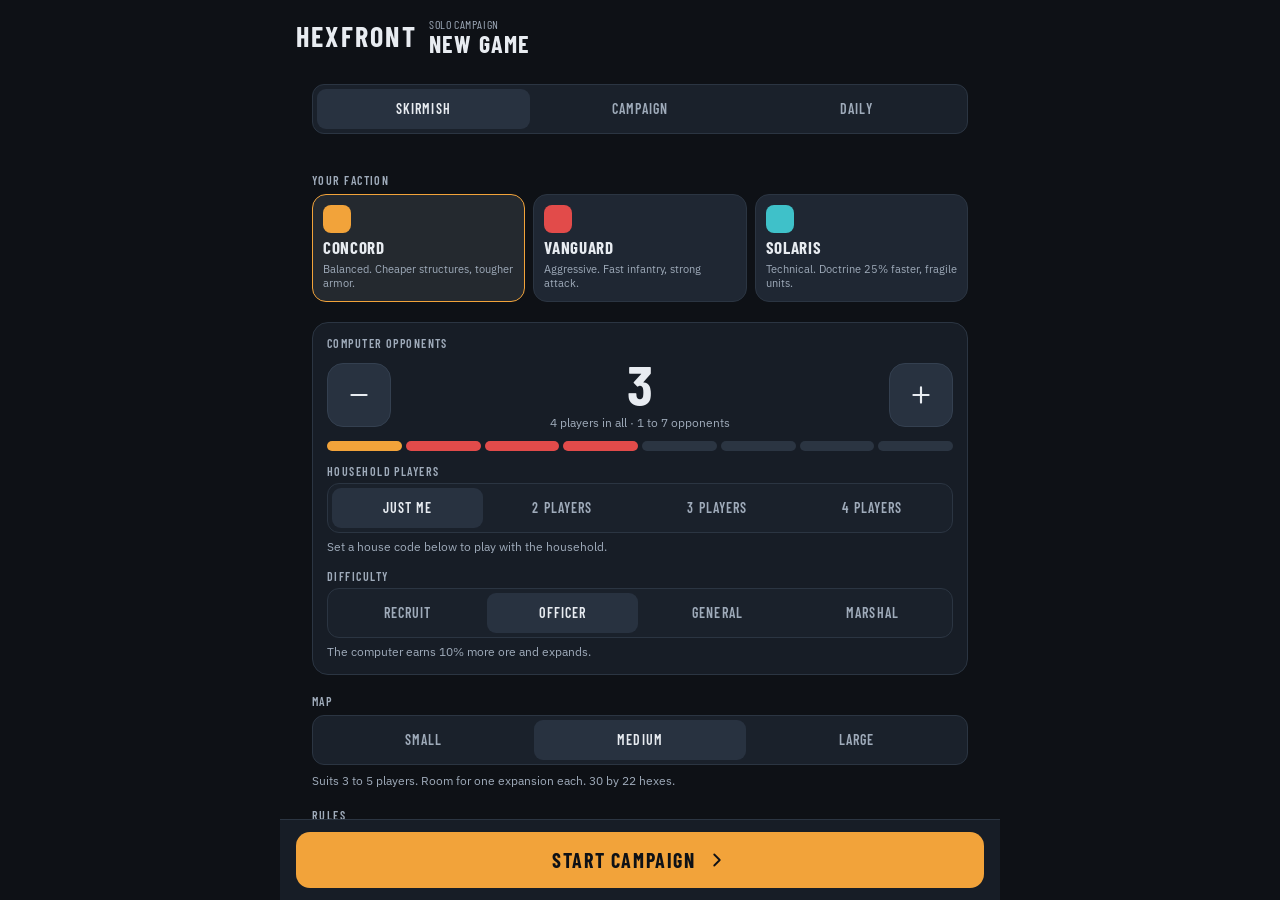
==== hexfront.html @ 1cd72ffb "Hexfront build b8222e4" ====
<!doctype html>
<html lang="en">
<head>
<meta charset="utf-8">
<meta name="viewport" content="width=device-width, initial-scale=1, viewport-fit=cover, user-scalable=no, maximum-scale=1">
<meta name="theme-color" content="#0E1116">
<meta name="apple-mobile-web-app-capable" content="yes">
<meta name="mobile-web-app-capable" content="yes">
<meta name="apple-mobile-web-app-status-bar-style" content="black-translucent">
<title>Hexfront</title>
<meta name="hexfront-standalone" content="1">
<link rel="preconnect" href="https://fonts.googleapis.com">
<link rel="preconnect" href="https://fonts.gstatic.com" crossorigin>
<link rel="stylesheet" href="https://fonts.googleapis.com/css2?family=Barlow+Condensed:wght@500;600;700&family=IBM+Plex+Sans:wght@400;500;600&display=swap">
<link rel="icon" href="data:image/svg+xml,%3Csvg xmlns=%27http://www.w3.org/2000/svg%27 viewBox=%270 0 64 64%27%3E%3Cpolygon points=%2732,4 56,18 56,46 32,60 8,46 8,18%27 fill=%27%23F2A33A%27/%3E%3C/svg%3E">
<script type="module" crossorigin>var Qf=Object.defineProperty;var ep=(i,e,t)=>e in i?Qf(i,e,{enumerable:!0,configurable:!0,writable:!0,value:t}):i[e]=t;var J=(i,e,t)=>ep(i,typeof e!="symbol"?e+"":e,t);(function(){const e=document.createElement("link").relList;if(e&&e.supports&&e.supports("modulepreload"))return;for(const r of document.querySelectorAll('link[rel="modulepreload"]'))n(r);new MutationObserver(r=>{for(const s of r)if(s.type==="childList")for(const o of s.addedNodes)o.tagName==="LINK"&&o.rel==="modulepreload"&&n(o)}).observe(document,{childList:!0,subtree:!0});function t(r){const s={};return r.integrity&&(s.integrity=r.integrity),r.referrerPolicy&&(s.referrerPolicy=r.referrerPolicy),r.crossOrigin==="use-credentials"?s.credentials="include":r.crossOrigin==="anonymous"?s.credentials="omit":s.credentials="same-origin",s}function n(r){if(r.ep)return;r.ep=!0;const s=t(r);fetch(r.href,s)}})();function h(i,e,...t){const[n,...r]=i.split(/(?=[.#])/),s=document.createElement(n||"div");for(const o of r)o.startsWith(".")?s.classList.add(o.slice(1)):o.startsWith("#")&&(s.id=o.slice(1));if(e)for(const[o,a]of Object.entries(e))a==null||a===!1||(o==="class"?s.className+=(s.className?" ":"")+a:o==="style"&&typeof a=="object"?Object.assign(s.style,a):o.startsWith("on")&&typeof a=="function"?s.addEventListener(o.slice(2).toLowerCase(),a):o==="dataset"?Object.assign(s.dataset,a):o in s&&o!=="list"&&o!=="form"?s[o]=a:s.setAttribute(o,String(a)));return Sh(s,t),s}function Sh(i,e){for(const t of e)t==null||t===!1||(Array.isArray(t)?Sh(i,t):t instanceof Node?i.appendChild(t):i.appendChild(document.createTextNode(String(t))))}function zt(i){for(;i.firstChild;)i.removeChild(i.firstChild)}function tp(i,e=20,t=""){const n=document.createElement("div");return n.innerHTML=`<svg viewBox="0 0 24 24" width="${e}" height="${e}" fill="none" stroke="currentColor" stroke-width="2" stroke-linecap="round" stroke-linejoin="round" ${t}>${i}</svg>`,n.firstElementChild}const Fi=i=>Math.round(i).toLocaleString("en-US"),zi=i=>(i>=0?"+":"−")+Math.abs(Math.round(i)),np={menu:'<path d="M4 7h16M4 12h16M4 17h16"/>',ore:'<path d="M12 3 21 10 12 21 3 10z"/><path d="M3 10h18"/>',power:'<path d="M13 2 4 14h7l-1 8 9-12h-7l1-8z"/>',science:'<path d="M9 3h6M10 3v6L4 20h16L14 9V3"/>',units:'<path d="M12 3 20 6v6c0 5-3.5 8-8 9-4.5-1-8-4-8-9V6z"/>',base:'<path d="M3 21h18M5 21V9l7-5 7 5v12M10 21v-6h4v6"/>',doctrine:'<circle cx="12" cy="12" r="2"/><ellipse cx="12" cy="12" rx="10" ry="4"/><ellipse cx="12" cy="12" rx="10" ry="4" transform="rotate(60 12 12)"/><ellipse cx="12" cy="12" rx="10" ry="4" transform="rotate(120 12 12)"/>',intel:'<path d="M2 12s4-7 10-7 10 7 10 7-4 7-10 7S2 12 2 12z"/><circle cx="12" cy="12" r="3"/>',crosshair:'<circle cx="12" cy="12" r="7"/><path d="M12 2v4M12 18v4M2 12h4M18 12h4"/>',undo:'<path d="M9 14 4 9l5-5M4 9h10a6 6 0 0 1 0 12h-3"/>',move:'<path d="M5 12h14M13 6l6 6-6 6"/>',attack:'<circle cx="12" cy="12" r="8"/><circle cx="12" cy="12" r="3"/><path d="M12 2v3M12 19v3M2 12h3M19 12h3"/>',fortify:'<path d="M3 21V8h18v13M3 13h18M8 8V4h8v4"/>',harvest:'<path d="M12 3 21 10 12 21 3 10z"/><path d="M12 3l-4 7 4 11 4-11-4-7"/>',rally:'<path d="M5 21V4h12l-2 4 2 4H5"/>',close:'<path d="M6 6l12 12M18 6 6 18"/>',back:'<path d="M15 6l-6 6 6 6"/>',chevron:'<path d="M9 6l6 6-6 6"/>',down:'<path d="M6 9l6 6 6-6"/>',play:'<path d="M5 5v14l8-7zM13 5v14l8-7z"/>',pause:'<path d="M8 5v14M16 5v14"/>',resume:'<path d="M6 4v16l14-8z"/>',check:'<path d="M5 12l5 5L20 7"/>',more:'<circle cx="5" cy="12" r="2" fill="currentColor"/><circle cx="12" cy="12" r="2" fill="currentColor"/><circle cx="19" cy="12" r="2" fill="currentColor"/>',plus:'<path d="M12 5v14M5 12h14"/>',minus:'<path d="M5 12h14"/>',warn:'<path d="M12 3 2 21h20zM12 10v5M12 18v.5"/>',globe:'<circle cx="12" cy="12" r="9"/><path d="M3 12h18M12 3c3 3 3 15 0 18M12 3c-3 3-3 15 0 18"/>',lock:'<rect x="5" y="11" width="14" height="10" rx="2"/><path d="M8 11V7a4 4 0 0 1 8 0v4"/>',trash:'<path d="M4 7h16M10 11v6M14 11v6M6 7l1 13h10l1-13M9 7V4h6v3"/>',flag:'<path d="M5 21V4h12l-2 4 2 4H5"/>',save:'<path d="M5 3h11l3 3v15H5zM8 3v6h7V3M8 21v-7h8v7"/>',expand:'<path d="M4 9V4h5M20 9V4h-5M4 15v5h5M20 15v5h-5"/>',collapse:'<path d="M9 4v5H4M15 4v5h5M9 20v-5H4M15 20v-5h5"/>',zoomIn:'<circle cx="11" cy="11" r="7"/><path d="M21 21l-4.5-4.5M11 8v6M8 11h6"/>',zoomOut:'<circle cx="11" cy="11" r="7"/><path d="M21 21l-4.5-4.5M8 11h6"/>',sliders:'<path d="M4 7h10M18 7h2M4 17h2M10 17h10"/><circle cx="16" cy="7" r="2"/><circle cx="8" cy="17" r="2"/>'},F=(i,e=20,t="")=>tp(np[i],e,t),re={rifles:{id:"rifles",name:"Rifles",abbr:"IN",attack:30,defense:35,moves:2,range:1,cost:150,turns:1,requires:"barracks",tech:null,military:!0,blurb:"Cheap, holds ground well. Better in forest and hills."},armor:{id:"armor",name:"Armor",abbr:"AR",attack:60,defense:50,moves:3,range:1,cost:400,turns:2,requires:"factory",tech:null,military:!0,blurb:"Fast and hard-hitting. Takes cities."},artillery:{id:"artillery",name:"Artillery",abbr:"ART",attack:70,defense:20,moves:2,range:2,cost:500,turns:2,requires:"factory",tech:"rocket_artillery",military:!0,blurb:"Fires two hexes away. Fragile up close."},harvester:{id:"harvester",name:"Harvester",abbr:"HV",attack:0,defense:15,moves:2,range:0,cost:300,turns:2,requires:"refinery",tech:null,military:!1,blurb:"Parks on ore and brings in 30 ore a turn. Build as many as you have ore fields."},mcv:{id:"mcv",name:"Construction vehicle",abbr:"MCV",attack:0,defense:20,moves:2,range:0,cost:700,turns:3,requires:"factory",tech:null,military:!1,blurb:"Drive it to open ground at least three hexes from any base and deploy it into a new base."},commando:{id:"commando",name:"Commando",abbr:"CMD",attack:55,defense:25,moves:3,range:1,cost:600,turns:3,requires:"barracks",tech:"mechanized",military:!0,stealth:!0,hero:!0,blurb:"One per commander. Unseen unless an enemy is adjacent, ignores base defenses, and can sabotage a base: its queue is wiped and its power halved for two turns."},spy:{id:"spy",name:"Spy",abbr:"SPY",attack:0,defense:10,moves:3,range:0,cost:350,turns:2,requires:"barracks",tech:"broadcast",military:!1,stealth:!0,vision:3,faction:"solaris",blurb:"Solaris only. Unseen unless adjacent. Parked next to an enemy base it reveals that base's queue, research and garrison in Intel."},engineer:{id:"engineer",name:"Engineer",abbr:"ENG",attack:0,defense:15,moves:2,range:0,cost:400,turns:2,requires:"barracks",tech:null,military:!1,faction:"concord",blurb:"Concord only. Walks into an enemy base below 50 strength with no garrison and takes it. On your own base it repairs 40 a turn."},skimmer:{id:"skimmer",name:"Skimmer",abbr:"SKM",attack:45,defense:20,moves:4,range:1,cost:550,turns:2,requires:"factory",tech:"rocket_artillery",military:!0,hover:!0,antiAir:!0,blurb:"Hovers: every hex costs one move, water included. Fast, fragile, and its guns track aircraft."},juggernaut:{id:"juggernaut",name:"Juggernaut",abbr:"JUG",attack:75,defense:60,moves:2,range:1,cost:650,turns:3,requires:"factory",tech:"rocket_artillery",military:!0,faction:"vanguard",blurb:"Vanguard only. Slow, heavy, and it takes bases apart."},transport:{id:"transport",name:"Transport",abbr:"TRN",attack:0,defense:20,moves:4,range:0,cost:350,turns:2,requires:"shipyard",tech:null,military:!1,naval:!0,capacity:2,blurb:"Carries two land units. Move a unit onto it to board; move a passenger onto the shore to land."},gunboat:{id:"gunboat",name:"Gunboat",abbr:"GUN",attack:50,defense:30,moves:4,range:2,cost:500,turns:2,requires:"shipyard",tech:null,military:!0,naval:!0,antiAir:!0,blurb:"Shells anything within two hexes of the water, with no return fire from the shore. Also fires on aircraft."},scout:{id:"scout",name:"Recon plane",abbr:"RCN",attack:0,defense:10,moves:6,range:0,cost:300,turns:2,requires:"radar",tech:null,military:!1,air:!0,vision:4,fuel:6,blurb:"Flies over anything and sees four hexes. Six turns of fuel: end a turn on or beside one of your bases to refuel. Out of fuel it loses 34 strength a turn."},bomber:{id:"bomber",name:"Bomber",abbr:"BMB",attack:75,defense:15,moves:5,range:1,cost:700,turns:3,requires:"radar",tech:"rocket_artillery",military:!0,air:!0,fuel:4,blurb:"Flies over anything and hits hard with no return fire, except from anti-air. Cannot take bases. Four turns of fuel: two out, two back, refuelling on or beside a base. SAM sites, Skimmers, Gunboats and the Aegis shoot it down."},aegis:{id:"aegis",name:"Aegis",abbr:"AEG",attack:40,defense:40,moves:3,range:2,cost:500,turns:2,requires:"factory",tech:null,military:!0,antiAir:!0,faction:"concord",blurb:"Concord only. A mobile missile battery: fires two hexes away and shoots at any aircraft that ends a turn within two hexes."},flametank:{id:"flametank",name:"Flame tank",abbr:"FLM",attack:55,defense:40,moves:3,range:1,cost:450,turns:2,requires:"factory",tech:null,military:!0,faction:"vanguard",blurb:"Vanguard only. Half again as strong against infantry and anything in a forest, and sets forests alight."},convoy:{id:"convoy",name:"Convoy",abbr:"CNV",attack:0,defense:20,moves:3,range:0,cost:250,turns:1,requires:"refinery",tech:null,military:!1,blurb:"Runs a trade route between two of your bases and pays ore each time it arrives: the farther apart, the more. Enemies love to raid them."},lancegun:{id:"lancegun",name:"Lance gun",abbr:"LNC",attack:60,defense:15,moves:2,range:3,cost:550,turns:3,requires:"factory",tech:"rocket_artillery",military:!0,faction:"solaris",blurb:"Solaris only. Fires three hexes away, with no return fire. Keep it behind something."}},kt={power:{id:"power",name:"Power plant",cost:300,turns:2,power:50,tech:null,unique:!1,blurb:"+50 power. Fusion doctrine raises this to +120."},refinery:{id:"refinery",name:"Ore refinery",cost:500,turns:3,power:-20,tech:null,unique:!0,blurb:"+20 ore a turn and lets this base train Harvesters, as many as you like."},barracks:{id:"barracks",name:"Barracks",cost:250,turns:2,power:-10,tech:null,unique:!0,blurb:"Trains Rifles."},factory:{id:"factory",name:"War factory",cost:600,turns:3,power:-30,tech:null,unique:!0,blurb:"Trains Armor, Artillery and Construction vehicles for new bases."},radar:{id:"radar",name:"Radar array",cost:400,turns:2,power:-20,tech:"broadcast",unique:!0,blurb:"Sees 5 hexes out from this base."},lab:{id:"lab",name:"Research lab",cost:350,turns:2,power:-15,tech:null,unique:!0,blurb:"+8 science a turn."},wall:{id:"wall",name:"Wall ring",cost:150,turns:1,power:0,tech:null,unique:!0,blurb:"Garrison defends at +40% more."},depot:{id:"depot",name:"Service depot",cost:400,turns:2,power:-15,tech:null,unique:!0,blurb:"Units inside this base's territory repair 25 a turn, even after moving."},campus:{id:"campus",name:"Research campus",cost:600,turns:3,power:-25,tech:"civic_grid",unique:!0,blurb:"+12 science a turn. The road to Orbital launch."},shipyard:{id:"shipyard",name:"Shipyard",cost:450,turns:3,power:-20,tech:null,unique:!0,blurb:"Needs sea within two hexes of the base. Builds Transports and Gunboats."},turret:{id:"turret",name:"Gun turret",cost:250,turns:1,power:-10,tech:null,unique:!0,blurb:"Automated defense. Fires once a turn at an enemy within one hex for 35."},sam:{id:"sam",name:"Missile battery",cost:450,turns:2,power:-20,tech:"rocket_artillery",unique:!0,blurb:"Automated defense. Fires once a turn at an enemy within two hexes for 50."},tesla:{id:"tesla",name:"Tesla coil",cost:500,turns:2,power:-30,tech:"fusion",unique:!0,blurb:"Automated defense. Fires once a turn at an enemy within one hex for 70. Needs power."},super:{id:"super",name:"Superweapon",cost:1200,turns:4,power:-50,tech:"fusion",unique:!0,blurb:"Charges over several turns, then fires your faction's weapon anywhere you have seen: Nuclear strike, Tesla storm or Chrono shift."}},Aa={plating:{id:"plating",name:"Reactive plating",cost:800,blurb:"Every military unit defends +10.",requires:"factory"},ordnance:{id:"ordnance",name:"Heavy ordnance",cost:900,blurb:"Every military unit attacks +10.",requires:"factory"},engines:{id:"engines",name:"Turbine engines",cost:700,blurb:"Armor, Artillery, Harvesters and MCVs move +1.",requires:"factory"},optics:{id:"optics",name:"Field optics",cost:500,blurb:"Units see one hex further.",requires:"barracks"}},Zn={concord:{faction:"concord",name:"Chrono shift",charge:6,needsUnit:!0,blurb:"Shifts one of your units and every friendly unit next to it to any explored hex, instantly."},vanguard:{faction:"vanguard",name:"Nuclear strike",charge:8,needsUnit:!1,blurb:"A missile. 90 damage at the center and first ring, 50 at the second, bases take 60, and the ground is scorched."},solaris:{faction:"solaris",name:"Tesla storm",charge:6,needsUnit:!1,blurb:"Lightning chains across up to five enemy units within three hexes of the target, 75 each. A base at the target takes 40."}},_t={ore_processing:{id:"ore_processing",name:"Ore processing",lane:"industry",era:0,cost:60,requires:[],blurb:"Harvesters bring in +25%."},fusion:{id:"fusion",name:"Fusion power",lane:"industry",era:1,cost:140,requires:["ore_processing"],blurb:"Power plants give 120, not 50."},automation:{id:"automation",name:"Automation",lane:"industry",era:2,cost:240,requires:["fusion"],blurb:"Harvesters move 3 and bring in +25% more."},mechanized:{id:"mechanized",name:"Mechanized infantry",lane:"military",era:0,cost:80,requires:[],blurb:"Rifles move 3, Armor moves 4."},rocket_artillery:{id:"rocket_artillery",name:"Rocket artillery",lane:"military",era:1,cost:160,requires:["mechanized"],blurb:"Unlocks Artillery, a range-2 unit."},iron_shield:{id:"iron_shield",name:"Iron shield",lane:"military",era:2,cost:260,requires:["rocket_artillery"],blurb:"Units inside your territory defend at +50%."},broadcast:{id:"broadcast",name:"Broadcast network",lane:"society",era:0,cost:70,requires:[],blurb:"+2 science per base. Unlocks Radar."},civic_grid:{id:"civic_grid",name:"Civic grid",lane:"society",era:1,cost:150,requires:["broadcast"],blurb:"Everything builds one turn faster."},orbital_launch:{id:"orbital_launch",name:"Orbital launch",lane:"society",era:2,cost:320,requires:["civic_grid","fusion"],blurb:"Doctrine victory. Finish it and the war is over."}},ip=["Industrial","Atomic","Information"],Ns={airfield:{name:"Airfield",blurb:"Every four turns a free Skimmer rolls out for whoever holds it."},dam:{name:"Hydro dam",blurb:"+60 power to the holder. The brownout cure."},refinery:{name:"Old refinery",blurb:"The holder's harvesters bring in +40%."}},ma={turret:{range:1,dmg:35,powered:!1},sam:{range:2,dmg:50,powered:!1},tesla:{range:1,dmg:70,powered:!0}},an={concord:{id:"concord",name:"Concord",color:"#F2A33A",blurb:"Balanced. Cheaper structures, tougher armor.",structureDiscount:.85,scienceMult:1,unitDefense:5,unitMoves:0},vanguard:{id:"vanguard",name:"Vanguard",color:"#E24B4A",blurb:"Aggressive. Fast infantry, strong attack.",structureDiscount:1,scienceMult:.9,unitDefense:0,unitMoves:1},solaris:{id:"solaris",name:"Solaris",color:"#3FC1C9",blurb:"Technical. Doctrine 25% faster, fragile units.",structureDiscount:1,scienceMult:1.25,unitDefense:-5,unitMoves:0}},rp=["#E24B4A","#3FC1C9","#B88CFF","#6CC47A","#FF7AB6","#F2A33A","#9FABBA"],vi={recruit:{label:"Recruit",income:.85,blurb:"The computer earns 15% less ore and never expands."},officer:{label:"Officer",income:1.1,blurb:"The computer earns 10% more ore and expands."},general:{label:"General",income:1.35,blurb:"The computer earns 35% more ore, uses upgrades and superweapons."},marshal:{label:"Marshal",income:1.6,blurb:"The computer earns 60% more ore and attacks early."}},Bt={small:{label:"Small",cols:22,rows:16,blurb:"Suits 2 or 3 players. Fights start early."},medium:{label:"Medium",cols:30,rows:22,blurb:"Suits 3 to 5 players. Room for one expansion each."},large:{label:"Large",cols:38,rows:28,blurb:"Suits 5 to 8 players. Longer build-up."}},at={sea:{name:"Sea",move:1/0,defense:0,color:1520717,height:.02},plains:{name:"Plains",move:1,defense:0,color:4939582,height:.18},grass:{name:"Grass",move:1,defense:0,color:4156223,height:.18},forest:{name:"Forest",move:2,defense:.25,color:2902574,height:.26},hills:{name:"Hills",move:2,defense:.25,color:6971462,height:.42},mountain:{name:"Mountain",move:1/0,defense:0,color:5591641,height:.9},ore:{name:"Ore field",move:1,defense:0,color:9071136,height:.2},sand:{name:"Sand",move:1,defense:0,color:9075794,height:.14},ruins:{name:"Ruins",move:1,defense:.1,color:7236194,height:.22},burnt:{name:"Burnt ground",move:1,defense:0,color:2762274,height:.16},river:{name:"River",move:1/0,defense:0,color:2776442,height:.06},bridge:{name:"Bridge",move:1,defense:-.1,color:6969924,height:.2}},Mh=["Fort Meridian","Ravenhold","Port Kestrel","Ashgrove","Ironreach","Caldera","Northwatch","Sable Point","Greyhaven","Thornfield","Dunmore","Halcyon","Redoubt","Cinderfall","Lowmarch","Vantage"],sp={rifles:["1st Rifles","2nd Rifles","3rd Rifles","4th Rifles","5th Rifles","6th Rifles","7th Rifles","8th Rifles"],armor:["1st Armor","2nd Armor","3rd Armor Column","4th Armor","5th Armor","6th Armor"],artillery:["Alpha Battery","Bravo Battery","Charlie Battery","Delta Battery"],harvester:["Harvester 1","Harvester 2","Harvester 3","Harvester 4","Harvester 5","Harvester 6"],mcv:["MCV 1","MCV 2","MCV 3","MCV 4"],commando:["Tanya","Volkov","Boris","Nadia"],spy:["Agent Kestrel","Agent Wren","Agent Shrike"],engineer:["Engineer 1","Engineer 2","Engineer 3","Engineer 4"],skimmer:["Skimmer 1","Skimmer 2","Skimmer 3","Skimmer 4"],juggernaut:["Juggernaut 1","Juggernaut 2","Juggernaut 3"],lancegun:["Lance 1","Lance 2","Lance 3"],transport:["Ferry Ada","Ferry Bea","Ferry Cal","Ferry Dee"],gunboat:["Gunboat Kite","Gunboat Tern","Gunboat Gull","Gunboat Skua"],scout:["Recon Swift","Recon Lark","Recon Petrel","Recon Martin"],bomber:["Bomber Anvil","Bomber Hammer","Bomber Maul","Bomber Sledge"],aegis:["Aegis 1","Aegis 2","Aegis 3","Aegis 4"],flametank:["Flame 1","Flame 2","Flame 3","Flame 4"],convoy:["Convoy A","Convoy B","Convoy C","Convoy D","Convoy E"]},op=30,Cl=420,ap=900,lp=100,cp=4,dp=2,up=2,hp=5,Ut=/^[A-Za-z0-9_-]{4,32}$/,Eh="hexfront.settings",fp=location.protocol.startsWith("http")?"./saves.cgi":"http://utility.vollmars.com/hexfront/saves.cgi",Th=!!document.querySelector('meta[name="hexfront-standalone"]');function Ah(){let i={houseCode:"",commander:"",sound:!0,haptics:!0};try{i={...i,...JSON.parse(localStorage.getItem(Eh)??"null")??{}}}catch{}return(!i.houseCode||!i.commander)&&pp(i),i}function Ur(i){try{localStorage.setItem(Eh,JSON.stringify(i))}catch{}}function pp(i){try{const e=[];for(const n of["mahjong.save","kingshoot.save","meowku.save","mazego.save","yarnies.save"]){const r=JSON.parse(localStorage.getItem(n)??"null");r&&r.settings&&e.push(r.settings)}const t=JSON.parse(localStorage.getItem("nonogrammar:settings")??"null");t&&e.push(t);for(const n of e)!i.commander&&n.playerName&&(i.commander=String(n.playerName).slice(0,20)),!i.houseCode&&n.houseCode&&Ut.test(String(n.houseCode))&&(i.houseCode=String(n.houseCode).slice(0,32))}catch{}}function cn(i,e=""){return`${fp}?house=${encodeURIComponent(i)}${e}`}function Tn(i){if(!Ut.test(i))throw new Error("House code must be 4 to 32 letters, digits, - or _.")}async function Ch(i){Tn(i);const e=await fetch(cn(i),{cache:"no-store"});if(!e.ok)throw new Error(`saves ${e.status}`);return(await e.json()).saves??[]}async function ga(i,e){Tn(i);const t=await fetch(cn(i,`&id=${encodeURIComponent(e)}`),{cache:"no-store"});if(!t.ok)throw new Error(t.status===404?"That campaign is no longer on the server.":`save ${t.status}`);return await t.json()}class Rl extends Error{constructor(e){super("A newer save of this campaign exists on the server."),this.server=e}}async function Md(i,e,t,n){Tn(i);const r=await fetch(cn(i),{method:"POST",headers:{"Content-Type":"application/json"},body:JSON.stringify({save:{...e,state:t},rev:n})});if(r.status===409){const s=await r.json().catch(()=>({}));throw s.save?new Rl(s.save):new Error(s.error??"The server refused the save.")}if(!r.ok)throw new Error(`save ${r.status}`);return(await r.json()).save}async function Ed(i,e){Tn(i);const t=await fetch(cn(i,`&id=${encodeURIComponent(e)}&meta=1`),{cache:"no-store"});if(!t.ok)throw new Error(t.status===404?"That campaign is no longer on the server.":`meta ${t.status}`);return(await t.json()).save}async function mp(i,e,t,n){Tn(i);const r=await fetch(cn(i),{method:"POST",headers:{"Content-Type":"application/json"},body:JSON.stringify({join:{id:e,seat:t,commander:n}})}),s=await r.json().catch(()=>({}));if(!r.ok)throw new Error(s.error??`join ${r.status}`);return s.save}async function gp(i,e,t,n,r){Tn(i);const s=await fetch(cn(i),{method:"POST",headers:{"Content-Type":"application/json"},body:JSON.stringify({submit:{id:e,turn:t,seat:n,slice:r}})}),o=await s.json().catch(()=>({}));if(!s.ok)throw new Error(o.error??`submit ${s.status}`);return o.save}async function vp(i){Tn(i);const e=await fetch(cn(i,"&board=1"),{cache:"no-store"});if(!e.ok)throw new Error(`board ${e.status}`);return(await e.json()).players??[]}async function yp(i,e){Tn(i);const t=await fetch(cn(i),{method:"POST",headers:{"Content-Type":"application/json"},body:JSON.stringify({player:e})});if(!t.ok)throw new Error(`board ${t.status}`);return(await t.json()).players??[]}async function xp(i,e){Tn(i);const t=await fetch(cn(i,`&day=${encodeURIComponent(e)}`),{cache:"no-store"});if(!t.ok)throw new Error(`daily ${t.status}`);return(await t.json()).solves??[]}async function bp(i,e){Tn(i);const t=await fetch(cn(i),{method:"POST",headers:{"Content-Type":"application/json"},body:JSON.stringify({solve:e})});if(!t.ok)throw new Error(`daily ${t.status}`);return(await t.json()).solves??[]}function Uc(){return typeof window<"u"&&window.isSecureContext&&"serviceWorker"in navigator&&"PushManager"in window&&"Notification"in window}async function _p(i){Tn(i);const e=await fetch(cn(i,"&vapid=1"),{cache:"no-store"});return e.ok?(await e.json()).publicKey??null:null}function wp(i){const e=(i+"=".repeat((4-i.length%4)%4)).replace(/-/g,"+").replace(/_/g,"/"),t=atob(e);return Uint8Array.from(t,n=>n.charCodeAt(0))}async function Sp(i,e){if(!Uc())return{ok:!1,why:"Turn alerts need the HTTPS address and a modern browser."};if(await Notification.requestPermission()!=="granted")return{ok:!1,why:"Notifications were not allowed."};const n=await _p(i);if(!n)return{ok:!1,why:"The server has no push key."};const s=await(await navigator.serviceWorker.ready).pushManager.subscribe({userVisibleOnly:!0,applicationServerKey:wp(n)}),o=await fetch(cn(i),{method:"POST",headers:{"Content-Type":"application/json"},body:JSON.stringify({push:{subscribe:s.toJSON(),commander:e}})});return o.ok?{ok:!0}:{ok:!1,why:`server ${o.status}`}}async function Mp(i){if(!Uc())return;const t=await(await navigator.serviceWorker.ready).pushManager.getSubscription();t&&(await fetch(cn(i),{method:"POST",headers:{"Content-Type":"application/json"},body:JSON.stringify({push:{unsubscribe:t.endpoint}})}).catch(()=>{}),await t.unsubscribe())}async function Ep(i,e){await fetch(cn(i),{method:"POST",headers:{"Content-Type":"application/json"},body:JSON.stringify({push:{test:!0,commander:e}})})}async function Tp(i){Tn(i);const e=await fetch(cn(i,"&dash=1"),{cache:"no-store"});if(!e.ok)throw new Error(`dashboard ${e.status}`);return(await e.json()).campaigns??[]}function Td(){return{games:0,wins:0,kills:0,bases:0,streak:0,bestStreak:0,doctrines:0,recorded:[]}}async function va(i,e){Tn(i);const t=await fetch(cn(i),{method:"POST",headers:{"Content-Type":"application/json"},body:JSON.stringify({delete:e})});if(!t.ok)throw new Error(`delete ${t.status}`);return(await t.json()).saves??[]}function Ap(i){const e=Date.now()-Date.parse(i);if(!isFinite(e))return"";const t=Math.round(e/6e4);if(t<1)return"just now";if(t<60)return`${t} min ago`;const n=Math.round(t/60);return n<36?`${n} h ago`:`${Math.round(n/24)} d ago`}function Cp(i,e){const t=i.players[e];return{units:i.units.filter(n=>n.owner===e&&n.hp>0).map(n=>({id:n.id,order:n.order?structuredClone(n.order):null,standing:n.standing?structuredClone(n.standing):null,spare:!!n.spare})),cities:i.cities.filter(n=>n.owner===e).map(n=>({id:n.id,queue:structuredClone(n.queue),rally:n.rally?{...n.rally}:null,focus:n.focus??null})),player:{ore:t.ore,science:t.science,researching:t.researching,upgrades:[...t.upgrades??[]],superTarget:t.superTarget?{...t.superTarget}:null,superCharge:t.superCharge??0,pendingDecisions:structuredClone(i.pendingDecisions??[]),policy:t.policy},offers:(i.offers??[]).filter(n=>n.from===e),roadWorks:(i.roadWorks??[]).filter(n=>n.owner===e).map(n=>structuredClone(n)),relations:Object.fromEntries(Object.entries(i.relations??{}).filter(([n])=>n.split("-").map(Number).includes(e)))}}function Ad(i,e,t){const n=i.players[e];if(!n)return;for(const s of t.units??[]){const o=i.units.find(a=>a.id===s.id&&a.owner===e);o&&(o.order=s.order??null,"standing"in s&&(o.standing=s.standing??void 0),"spare"in s&&(o.spare=!!s.spare))}for(const s of t.cities??[]){const o=i.cities.find(a=>a.id===s.id&&a.owner===e);o&&Array.isArray(s.queue)&&(o.queue=s.queue),o&&"rally"in s&&(o.rally=s.rally??void 0),o&&s.focus&&(o.focus=s.focus)}const r=t.player??{};if(typeof r.ore=="number"&&(n.ore=r.ore),typeof r.science=="number"&&(n.science=r.science),"researching"in r&&(n.researching=r.researching??null),Array.isArray(r.upgrades)&&(n.upgrades=r.upgrades),"superTarget"in r&&(n.superTarget=r.superTarget??null),typeof r.superCharge=="number"&&(n.superCharge=r.superCharge),r.policy&&(n.policy=r.policy),Array.isArray(r.pendingDecisions)&&(i.pendingDecisions=[...i.pendingDecisions??[],...r.pendingDecisions]),Array.isArray(t.roadWorks)&&(i.roadWorks=[...(i.roadWorks??[]).filter(s=>s.owner!==e),...t.roadWorks.filter(s=>s.owner===e)]),Array.isArray(t.offers)&&(i.offers=[...(i.offers??[]).filter(s=>s.from!==e),...t.offers]),t.relations)for(const[s,o]of Object.entries(t.relations)){const a=(i.relations??{})[s];(!a||o.since>=a.since)&&((i.relations??(i.relations={}))[s]=o)}}const kl="hexfront.seats";function Rp(i,e){try{const t=JSON.parse(localStorage.getItem(kl)??"{}");t[i]=e,localStorage.setItem(kl,JSON.stringify(t))}catch{}}function Ic(i){try{const e=JSON.parse(localStorage.getItem(kl)??"{}");return typeof e[i]=="number"?e[i]:null}catch{return null}}class lr{constructor(e){J(this,"s");this.s=e>>>0}next(){this.s=this.s+1831565813>>>0;let e=this.s;return e=Math.imul(e^e>>>15,e|1),e^=e+Math.imul(e^e>>>7,e|61),((e^e>>>14)>>>0)/4294967296}int(e){return Math.floor(this.next()*e)}range(e,t){return e+this.next()*(t-e)}pick(e){return e[this.int(e.length)]}shuffle(e){const t=e.slice();for(let n=t.length-1;n>0;n--){const r=this.int(n+1);[t[n],t[r]]=[t[r],t[n]]}return t}get state(){return this.s}}function kp(i){let e=2166136261;for(let t=0;t<i.length;t++)e^=i.charCodeAt(t),e=Math.imul(e,16777619);return e>>>0}const Rh=1,kh=Math.sqrt(3),Pp=(i,e)=>(e+512)*2048+(i+512),ce=i=>Pp(i.q,i.r),or=i=>({q:i%2048-512,r:Math.floor(i/2048)-512}),tr=[{q:1,r:0},{q:1,r:-1},{q:0,r:-1},{q:-1,r:0},{q:-1,r:1},{q:0,r:1}];function Nt(i){return tr.map(e=>({q:i.q+e.q,r:i.r+e.r}))}function O(i,e){const t=i.q-e.q,n=i.r-e.r;return Math.max(Math.abs(t),Math.abs(n),Math.abs(t+n))}function ot(i,e){return i.q===e.q&&i.r===e.r}function Lp(i,e){if(e===0)return[i];const t=[];let n={q:i.q+tr[4].q*e,r:i.r+tr[4].r*e};for(let r=0;r<6;r++)for(let s=0;s<e;s++)t.push(n),n={q:n.q+tr[r].q,r:n.r+tr[r].r};return t}function xn(i,e){const t=[];for(let n=0;n<=e;n++)t.push(...Lp(i,n));return t}function Ca(i,e){return{q:i-(e-(e&1)>>1),r:e}}function Ph(i){return{col:i.q+(i.r-(i.r&1)>>1),row:i.r}}function je(i,e=Rh){return{x:e*kh*(i.q+i.r/2),z:e*1.5*i.r}}function Lh(i,e,t=Rh){const n=.6666666666666666*e/t,r=(kh/3*i-e/3)/t;return Pl({q:r,r:n})}function Pl(i){const e=-i.q-i.r;let t=Math.round(i.q),n=Math.round(i.r),r=Math.round(e);const s=Math.abs(t-i.q),o=Math.abs(n-i.r),a=Math.abs(r-e);return s>o&&s>a?t=-n-r:o>a&&(n=-t-r),{q:t,r:n}}function Ll(i,e,t){return{q:i.q+(e.q-i.q)*t,r:i.r+(e.r-i.r)*t}}function le(i,e){const{col:t,row:n}=Ph(e);if(!(t<0||n<0||t>=i.cols||n>=i.rows))return i.tiles[n*i.cols+t]}function ft(i){return!!i&&i.terrain!=="sea"&&i.terrain!=="mountain"&&i.terrain!=="river"}function cs(i,e,t){return new Array(e*t).fill(0).map(()=>i.next())}function ds(i,e,t,n,r){const s=Math.floor(n),o=Math.floor(r),a=n-s,l=r-o,c=(d,p)=>i[(p%t+t)%t*e+(d%e+e)%e],u=(d,p,m)=>d+(p-d)*(m*m*(3-2*m));return u(u(c(s,o),c(s+1,o),a),u(c(s,o+1),c(s+1,o+1),a),l)}function Nc(i,e,t,n){const r=[cs(t,6,5),cs(t,12,9),cs(t,24,18)],s=[cs(t,6,5),cs(t,12,9)],o=[];for(let A=0;A<e;A++)for(let b=0;b<i;b++){const S=b/i,C=A/e;let D=.55*ds(r[0],6,5,S*6,C*5)+.3*ds(r[1],12,9,S*12,C*9)+.15*ds(r[2],24,18,S*24,C*18);const k=Math.min(S,1-S)*2,N=Math.min(C,1-C)*2,V=Math.min(1,Math.min(k,N)*2.2);D=D*(.35+.65*V);const B=.6*ds(s[0],6,5,S*6+3,C*5+7)+.4*ds(s[1],12,9,S*12+5,C*9+2);let ee;D<.34?ee="sea":D<.38?ee="sand":D>.78?ee="mountain":D>.66?ee="hills":B>.62?ee="forest":B>.45?ee="grass":ee="plains";const H=Ca(b,A);o.push({q:H.q,r:H.r,terrain:ee,ore:0,owner:null,cityId:null})}const a={cols:i,rows:e,tiles:o},l=o.filter(A=>ft(A)&&A.terrain!=="sand"),c=l.filter(A=>xn(A,2).filter(b=>ft(le(a,b))).length>=15),u=c.length>=n?c:l,d=[],p=A=>{const b=Ph(A);return Math.min(b.col,i-1-b.col,b.row,e-1-b.row)};let m=t.pick(u.filter(A=>p(A)>=3))??t.pick(u);for(d.push({q:m.q,r:m.r});d.length<n;){let A=null,b=-1;for(const S of u){if(p(S)<2)continue;const C=Math.min(...d.map(D=>O(D,S)));C>b&&(b=C,A=S)}if(!A)break;d.push({q:A.q,r:A.r})}for(const A of d){const b=le(a,A);b.terrain="plains";for(const D of xn(A,1)){const k=le(a,D);k&&!ft(k)&&(k.terrain="plains")}const S=t.shuffle(xn(A,2).filter(D=>O(D,A)===2));let C=0;for(const D of S){const k=le(a,D);if(k&&ft(k)&&k.terrain!=="ore"&&(k.terrain="ore",k.ore=Cl,C++,C>=2))break}}const x=A=>{const b=new Set([ce(A)]),S=[A];for(;S.length;){const C=S.shift();for(const D of Nt(C)){const k=le(a,D);!k||!ft(k)||b.has(ce(D))||(b.add(ce(D)),S.push(D))}}return b};for(let A=1;A<d.length;A++){let b=x(d[0]);if(b.has(ce(d[A])))continue;const S=x(d[A]);let C=null;for(const D of b){const k=or(D);if(Nt(k).some(N=>{const V=le(a,N);return V&&!ft(V)}))for(const N of S){const V=or(N),B=O(k,V);(!C||B<C.d)&&(C={a:k,b:V,d:B})}}if(C){for(let D=0;D<=C.d;D++){const k=Pl(Ll(C.a,C.b,C.d?D/C.d:0)),N=le(a,k);N&&!ft(N)&&(N.terrain=N.terrain==="sea"?"sand":"hills")}if(b=x(d[0]),!b.has(ce(d[A])))for(let D=0;D<=C.d;D++)for(const k of xn(Pl(Ll(C.a,C.b,C.d?D/C.d:0)),1)){const N=le(a,k);N&&!ft(N)&&(N.terrain=N.terrain==="sea"?"sand":"hills")}}}const w=Math.floor(l.length*.06);let g=0,y=0;for(;g<w&&y++<4e3;){const A=t.pick(l);if(A.terrain==="ore"||A.terrain==="hills"||d.some(S=>O(S,A)<3))continue;const b=1+t.int(3);for(const S of t.shuffle(xn(A,1)).slice(0,b)){const C=le(a,S);C&&ft(C)&&C.terrain!=="ore"&&!d.some(D=>O(D,C)<3)&&(C.terrain="ore",C.ore=Cl,g++)}}const _=o.filter(A=>(A.terrain==="mountain"||A.terrain==="hills")&&!d.some(b=>O(b,A)<4)),f=_.length>=3?i>=30?2:1:0;for(let A=0;A<f;A++){let b=t.pick(_);const S=t.pick(o.filter(D=>D.terrain==="sea"));if(!S)break;const C=[];for(let D=0;D<40;D++){const k=Nt(b).filter(N=>{const V=le(a,N);return V&&ft(V)&&V.terrain!=="ore"&&!d.some(B=>O(B,N)<3)&&!C.some(B=>B.q===N.q&&B.r===N.r)}).sort((N,V)=>O(N,S)-O(V,S)+(t.next()-.5));if(!k.length||(b=k[0],C.push(b),Nt(b).some(N=>le(a,N)?.terrain==="sea")))break}C.length<5||C.forEach((D,k)=>{const N=le(a,D);N.terrain=k%4===2?"bridge":"river"})}for(let A=1;A<d.length;A++)if(!(()=>{const S=new Set([ce(d[0])]),C=[d[0]];for(;C.length;){const D=C.shift();for(const k of Nt(D)){const N=le(a,k);!N||!ft(N)||S.has(ce(k))||(S.add(ce(k)),C.push(k))}}return S})().has(ce(d[A]))){for(const S of o)if(S.terrain==="river"&&(S.terrain="bridge",(()=>{const D=new Set([ce(d[0])]),k=[d[0]];for(;k.length;){const N=k.shift();for(const V of Nt(N)){const B=le(a,V);!B||!ft(B)||D.has(ce(V))||(D.add(ce(V)),k.push(V))}}return D})().has(ce(d[A]))))break}const v=["airfield","dam","refinery"];for(const A of v){const b=o.filter(S=>(S.terrain==="plains"||S.terrain==="grass"||S.terrain==="sand")&&d.every(C=>O(C,S)>=4)&&!S.site);if(!b.length)break;b.sort((S,C)=>{const D=d.map(N=>O(N,S)).sort((N,V)=>N-V),k=d.map(N=>O(N,C)).sort((N,V)=>N-V);return D[1]-D[0]-(k[1]-k[0])+(t.next()-.5)*2}),b[0].site=A}const E=Math.max(2,Math.floor(l.length*.02));let M=0,T=0;for(;M<E&&T++<2e3;){const A=t.pick(l);A.terrain!=="plains"&&A.terrain!=="grass"&&A.terrain!=="sand"||d.some(b=>O(b,A)<4)||(A.terrain="ruins",M++)}return{tiles:o,starts:d}}function Dh(i,e){return i<e?`${i}-${e}`:`${e}-${i}`}function Jn(i,e,t){return e===t?{status:"pact",since:0}:i.relations?.[Dh(e,t)]??{status:"war",since:0}}function bt(i,e,t){return e!==t&&Jn(i,e,t).status==="war"}function Gr(i,e,t,n,r){(i.relations??(i.relations={}))[Dh(e,t)]={status:n,until:r,since:i.turn}}function De(i,e){return i.units.find(t=>t.q===e.q&&t.r===e.r&&t.hp>0&&t.aboard===void 0)}function Uh(i,e){return i.units.filter(t=>t.aboard===e&&t.hp>0)}function ya(i,e){return xn(e,2).some(t=>le(i,t)?.terrain==="sea")}function $e(i,e){return i.cities.find(t=>t.q===e.q&&t.r===e.r)}function wt(i,e){return i.units.find(t=>t.id===e)}function Fr(i,e){return i.cities.find(t=>t.id===e)}function ni(i,e){return i.techs.includes(e)}function na(i,e){const t=i.players[e.owner];if(e.stunned===i.turn)return 0;let n=re[e.type].moves;return e.type==="rifles"&&(n+=an[t.faction].unitMoves),ni(t,"mechanized")&&(e.type==="rifles"||e.type==="armor")&&(n+=1),ni(t,"automation")&&e.type==="harvester"&&(n+=1),t.upgrades?.includes("engines")&&(e.type==="armor"||e.type==="artillery"||e.type==="harvester"||e.type==="mcv")&&(n+=1),Ra(i)&&!re[e.type].naval&&!re[e.type].hover&&(n=Math.max(1,n-1)),n}function xa(i){return(i.fights??0)>=3}function Oc(i){if(Ra(i))return"snow";const e=((i.config.seed>>>3)+i.turn*7919)%11;return e<6?"clear":e<9?"rain":"fog"}function Ra(i){return(i.turn-1)%24>=18}function Os(i,e){const t=i.players[e.owner];return(re[e.type].attack+(t.upgrades?.includes("ordnance")&&re[e.type].military?10:0)+(xa(e)?10:0))*(.5+.5*e.hp/100)}function Fs(i,e,t){const n=i.players[e.owner];let r=re[e.type].defense+an[n.faction].unitDefense+(n.upgrades?.includes("plating")&&re[e.type].military?10:0)+(xa(e)?10:0);const s=le(i,e);let o=s?at[s.terrain].defense:0;e.fortified&&(o+=.25);const a=$e(i,e);return a&&a.owner===e.owner&&t?.type!=="commando"&&(o+=.3,a.structures.includes("wall")&&(o+=.4)),ni(n,"iron_shield")&&s?.owner===e.owner&&(o+=.5),r*(1+o)*(.5+.5*e.hp/100)}function Dp(i,e){let t=30;return e.structures.includes("wall")&&(t*=1.4),e.focus==="fortress"&&(t*=1.3),i.players[e.owner]?.perk==="bulwark"&&(t*=1.3),t*(.5+.5*e.hp/100)}function zs(i,e,t){const n=30*Math.exp((i-e)/25);return Math.max(5,Math.min(100,Math.round(n*(.85+t*.3))))}function Zr(i,e){return re[i.type].attack<=0?!1:re[e.type].air?!!re[i.type].antiAir:!0}function Cd(i,e,t){const n=Os(i,e),r=Fs(i,t);return 1/(1+Math.exp(-(n-r)/12))}function ei(i,e){const t=i.players[e];let n=0,r=0;for(const s of i.cities){if(s.owner!==e)continue;let o=0;s.capital&&(o+=lp);for(const a of s.structures){const l=kt[a];l.power>0?o+=a==="power"&&ni(t,"fusion")?120:l.power:r-=l.power}n+=(s.sabotaged??0)>0?Math.floor(o/2):o}return i.siteHolders?.dam===e&&(n+=60),{capacity:n,draw:r}}function Up(i,e){const t=i.players[e.owner];let n=op;return ni(t,"ore_processing")&&(n*=1.25),ni(t,"automation")&&(n*=1.25),i.siteHolders?.refinery===e.owner&&(n*=1.4),t.perk==="prospector"&&(n*=1.2),i.cities.some(r=>r.owner===e.owner&&r.focus==="mining"&&O(r,e)<=2)&&(n*=1.25),Ra(i)&&(n*=.75),Math.round(n)}function Fc(i,e){const t=i.players[e];let n=0;for(const r of i.units){if(r.owner!==e||r.type!=="harvester"||r.hp<=0)continue;const s=le(i,r);s&&s.terrain==="ore"&&s.ore>0&&(n+=Bh(i,r,s.ore))}for(const r of i.cities)r.owner===e&&(n+=15+r.pop*3,r.structures.includes("refinery")&&(n+=30));return t.human||(n*=vi[i.config.difficulty].income),Math.round(n)}function Bs(i,e){const t=i.players[e];let n=0;for(const r of i.cities)r.owner===e&&(n+=cp,ni(t,"broadcast")&&(n+=2),r.structures.includes("lab")&&(n+=8),r.structures.includes("campus")&&(n+=12));return Math.round(n*an[t.faction].scienceMult*(t.perk==="scholar"?1.25:1))}function no(i,e,t){const n=i.players[e];return Math.round(kt[t].cost*an[n.faction].structureDiscount*(n.perk==="quartermaster"?.85:1)/10)*10}function ba(i,e,t,n,r="structure"){const s=i.players[e];let o=t;return ni(s,"civic_grid")&&(o-=1),r==="unit"&&n?.focus==="industry"&&(o-=1),Math.max(1,o)}function zc(i,e,t){const n=i.players[e],r=Aa[t];return n.upgrades?.includes(t)?{ok:!1,why:"Owned"}:i.cities.some(s=>s.owner===e&&s.structures.includes(r.requires))?n.ore<r.cost?{ok:!1,why:"Not enough ore"}:{ok:!0}:{ok:!1,why:`Needs a ${kt[r.requires].name}`}}function Ih(i,e,t){if(!zc(i,e,t).ok)return!1;const n=i.players[e];return n.ore-=Aa[t].cost,(n.upgrades??(n.upgrades=[])).push(t),!0}function Bc(i,e){const t=i.players[e];return io(i,e)&&(t.superCharge??0)>=Zn[t.faction].charge}function io(i,e){return i.config.superweapons&&i.cities.some(t=>t.owner===e&&t.structures.includes("super"))}function Hs(i,e,t){const n=kt[t],r=i.players[e.owner];return t==="super"&&!i.config.superweapons?{ok:!1,why:"Off in this game"}:t==="shipyard"&&!ya(i,e)?{ok:!1,why:"Needs sea within 2 hexes"}:t==="super"&&i.cities.some(s=>s.owner===e.owner&&(s.structures.includes("super")||s.queue.some(o=>o.id==="super")))?{ok:!1,why:"One per commander"}:n.tech&&!ni(r,n.tech)?{ok:!1,why:`Needs ${_t[n.tech].name}`}:n.unique&&(e.structures.includes(t)||e.queue.some(s=>s.kind==="structure"&&s.id===t))?{ok:!1,why:"Already built"}:r.ore<no(i,e.owner,t)?{ok:!1,why:"Not enough ore"}:{ok:!0}}function $s(i,e,t){const n=re[t],r=i.players[e.owner];return n.requires&&!e.structures.includes(n.requires)?{ok:!1,why:`Needs ${kt[n.requires].name}`}:n.tech&&!ni(r,n.tech)?{ok:!1,why:`Needs ${_t[n.tech].name}`}:n.faction&&n.faction!==r.faction?{ok:!1,why:`${an[n.faction].name} only`}:n.hero&&(i.units.some(s=>s.owner===e.owner&&s.type===t&&s.hp>0)||i.cities.some(s=>s.owner===e.owner&&s.queue.some(o=>o.id===t)))?{ok:!1,why:"One at a time"}:r.ore<n.cost?{ok:!1,why:"Not enough ore"}:{ok:!0}}function Gs(i,e,t){const n=i.players[e.owner];if(t.kind==="structure"){const r=t.id;if(!Hs(i,e,r).ok)return!1;n.ore-=no(i,e.owner,r);const s=ba(i,e.owner,kt[r].turns);e.queue.push({kind:"structure",id:r,turnsLeft:s,turnsTotal:s})}else{const r=t.id;if(!$s(i,e,r).ok)return!1;n.ore-=re[r].cost;const s=ba(i,e.owner,re[r].turns,e,"unit");e.queue.push({kind:"unit",id:r,turnsLeft:s,turnsTotal:s})}return!0}function Nh(i){return Math.max(0,i.turnsLeft-1)*100}function Oh(i,e,t){const n=e.queue[t];if(!n||n.turnsLeft<=1)return!1;const r=i.players[e.owner],s=Nh(n);return r.ore<s?!1:(r.ore-=s,n.turnsLeft=1,!0)}function Ip(i,e,t){const n=e.queue[t];if(!n)return;const r=i.players[e.owner],s=n.kind==="structure"?no(i,e.owner,n.id):re[n.id].cost;r.ore+=n.turnsLeft===n.turnsTotal?s:Math.floor(s/2),e.queue.splice(t,1)}function ro(i){return Object.keys(_t).filter(e=>!i.techs.includes(e)&&_t[e].requires.every(t=>i.techs.includes(t)))}function Fh(i){for(const e of i.players){e.visible=new Set;const t=(r,s)=>{for(const o of xn(r,s))if(le(i,o)){const a=ce(o);e.visible.add(a),e.explored.add(a)}},n=(e.upgrades?.includes("optics")?1:0)-(Oc(i)==="fog"?1:0);for(const r of i.units)if(r.owner===e.index&&r.hp>0&&r.aboard===void 0){const s=le(i,r);t(r,Math.max(1,(re[r.type].vision??up)+n+(s?.terrain==="hills"?1:0)))}for(const r of i.cities)r.owner===e.index&&t(r,r.structures.includes("radar")?hp:dp)}for(const e of i.players)for(const t of i.players)if(!(e.index>=t.index||Jn(i,e.index,t.index).status!=="pact")){for(const n of t.visible)e.visible.add(n),e.explored.add(n);for(const n of e.visible)t.visible.add(n),t.explored.add(n)}for(const e of i.players){if(!e.human)continue;const t=e.lastSeen??(e.lastSeen={});for(const n of i.units)n.owner===e.index||n.hp<=0||n.aboard!==void 0||Jn(i,e.index,n.owner).status==="pact"||$t(i,e.index,n)&&(t[n.id]={type:n.type,owner:n.owner,q:n.q,r:n.r,turn:i.turn});for(const[n,r]of Object.entries(t)){const s=i.units.find(a=>a.id===+n);(!(s&&s.hp>0&&$t(i,e.index,s))&&e.visible.has(ce(r))||i.turn-r.turn>15||s&&s.hp<=0&&e.visible.has(ce(r)))&&delete t[+n]}}}function $t(i,e,t){return t.owner===e||Jn(i,e,t.owner).status==="pact"?!0:i.players[e].visible.has(ce(t))?!re[t.type].stealth||t.exposed===i.turn?!0:i.units.some(n=>n.owner===e&&n.hp>0&&O(n,t)<=1)||i.cities.some(n=>n.owner===e&&O(n,t)<=1):!1}function qn(i,e,t){return i.players[e].visible.has(ce(t))}function zh(i){const e=i.structures.filter(t=>t!=="wall").length;return i.pop>=10&&e>=6?3:i.pop>=6||e>=4?2:1}function Rd(i,e,t){return e.pop>=t?0:t>10?null:((3-(i.turn-e.founded))%4+4)%4+1+4*(t-e.pop-1)}function Bh(i,e,t){return Math.max(0,Math.min(Up(i,e),e.spare?t-1:t))}function As(i){for(const e of i.tiles)e.owner=null,e.cityId=null;for(const e of i.cities){const t=zh(e);for(const r of xn(e,t)){const s=le(i,r);if(!(!s||s.terrain==="sea")){if(s.cityId!==null){const o=Fr(i,s.cityId);if(O(o,r)<=O(e,r))continue}s.owner=e.owner,s.cityId=e.id}}const n=le(i,e);n.owner=e.owner,n.cityId=e.id}}function ia(i){return i.fuel??re[i.type].fuel??0}function Np(i,e){return i.cities.some(t=>t.owner===e.owner&&O(t,e)<=1)}function Un(i,e){return i.units.filter(t=>t.owner===e&&t.hp>0&&!t.order&&!t.standing&&t.aboard===void 0&&!(t.type==="harvester"&&cr(i,t)))}function Vs(i,e){const t=e.standing;if(!t||e.hp<=0||e.aboard!==void 0)return;const n=re[e.type].military,r=o=>n?i.units.filter(a=>a.hp>0&&a.aboard===void 0&&bt(i,e.owner,a.owner)&&O(a,o)<=2&&$t(i,e.owner,a)).sort((a,l)=>O(a,e)-O(l,e))[0]:void 0,s=o=>{e.order={kind:"attack",target:{q:o.q,r:o.r},targetUnit:o.id}};if(t.kind==="trade"&&t.at&&t.from){const o=$e(i,t.at),a=$e(i,t.from);if(!o||!a||o.owner!==e.owner||a.owner!==e.owner){e.standing=void 0,e.order=null;return}e.order=O(e,t.at)<=1?null:{kind:"move",target:{...t.at}};return}if(t.kind==="patrol"&&t.at&&t.from){const o=r(e);if(o){s(o);return}if(ot(e,t.at)||O(e,t.at)<=1&&De(i,t.at)){const a=t.at;t.at=t.from,t.from=a}e.order={kind:"move",target:{...t.at}}}else if(t.kind==="guard"&&t.at){const o=r(t.at);if(o){s(o);return}e.order=ot(e,t.at)?n?{kind:"fortify"}:null:{kind:"move",target:{...t.at}}}else if(t.kind==="escort"&&t.unit!==void 0){const o=wt(i,t.unit);if(!o||o.hp<=0||o.owner!==e.owner){e.standing=void 0,e.order=null;return}const a=r(o);if(a){s(a);return}const l=o.order?.target&&o.order.kind!=="attack"?o.order.target:{q:o.q,r:o.r};if(O(e,l)<=1&&!ot(e,l)){e.order=n?{kind:"fortify"}:null;return}const c=xn(l,2).filter(u=>!ot(u,l)&&le(i,u)&&ft(le(i,u))&&!De(i,u)&&!($e(i,u)&&$e(i,u).owner!==e.owner)).sort((u,d)=>O(u,l)-O(d,l)||O(u,e)-O(d,e))[0];e.order=c?{kind:"move",target:c}:null}}function cr(i,e){const t=le(i,e);return!!t&&t.terrain==="ore"&&t.ore>0}function Hc(i,e){return i.tiles.filter(t=>t.terrain==="ore"&&t.ore>0&&t.owner===e).length}function $c(i){return Math.max(4,Math.round(i.tiles.filter(e=>e.terrain==="ore"&&e.ore>0).length*.35))}function so(i,e){const t=i.players[e];if(!t.alive)return 0;const r=(i.history??[]).reduce((s,o)=>s+(o.players[e]?.kills??0),0);return i.cities.filter(s=>s.owner===e).length*12+i.units.filter(s=>s.owner===e&&s.hp>0).length*2+t.techs.length*8+Math.floor(t.ore/100)+r*3}const Hh={sea:"s",plains:"p",grass:"g",forest:"f",hills:"h",mountain:"m",ore:"o",sand:"a",ruins:"u",burnt:"b",river:"r",bridge:"x"},Op=Object.fromEntries(Object.entries(Hh).map(([i,e])=>[e,i]));function qs(i){let e="";for(let t=0;t<i.terrain.length;){let n=t;for(;n<i.terrain.length&&i.terrain[n]===i.terrain[t];)n++;e+=(n-t>1?String(n-t):"")+Hh[i.terrain[t]],t=n}return`M1${i.size[0]}.${e}.${i.starts.join(",")}`}function Dl(i){const e=/^M1([sml])\.([0-9a-z]+)\.([0-9,]*)$/.exec(i.trim());if(!e)return null;const t={s:"small",m:"medium",l:"large"}[e[1]],{cols:n,rows:r}=Bt[t],s=[];for(const a of e[2].match(/\d*[a-z]/g)??[]){const l=Op[a.slice(-1)];if(!l)return null;const c=a.length>1?Number(a.slice(0,-1)):1;for(let u=0;u<c;u++)s.push(l)}if(s.length!==n*r)return null;const o=e[3]?e[3].split(",").map(Number).filter(a=>Number.isInteger(a)&&a>=0&&a<s.length):[];return{size:t,terrain:s,starts:o}}function kd(i,e="plains"){const{cols:t,rows:n}=Bt[i];return{size:i,terrain:Array.from({length:t*n},()=>e),starts:[]}}function $h(i){const{cols:e,rows:t}=Bt[i],n=[];for(let r=0;r<t;r++)for(let s=0;s<e;s++)n.push(Ca(s,r));return n}function Fp(i,e){const n=$h(i.size).map((o,a)=>({q:o.q,r:o.r,terrain:i.terrain[a],ore:i.terrain[a]==="ore"?Cl:0,owner:null,cityId:null})),r=i.starts.filter(o=>n[o]&&!["sea","mountain","river"].includes(n[o].terrain)).slice(0,e).map(o=>({q:n[o].q,r:n[o].r})),s=n.filter(o=>!["sea","mountain","river","ore"].includes(o.terrain));for(;r.length<e&&s.length;){const o=s.reduce((a,l)=>{const c=Math.min(...r.map(u=>O(u,l)),99);return c>a.d?{t:l,d:c}:a},{t:s[0],d:-1}).t;r.push({q:o.q,r:o.r})}for(const o of r){const a=n.find(l=>l.q===o.q&&l.r===o.r);a.terrain!=="plains"&&a.terrain!=="grass"&&(a.terrain="plains")}return{tiles:n,starts:r}}const Pd=["Marshal Vex","General Okafor","Commander Ilse","Director Quill","Warlord Brask","Admiral Sato","Colonel Dray"];function Gh(i){const e=new lr(i.seed),t=i.customMap?Dl(i.customMap):null;t&&(i={...i,mapSize:t.size});const n=Bt[i.mapSize],r=Math.max(1,Math.min(4,i.humans??1)),s=r+i.opponents,{tiles:o,starts:a}=t?Fp(t,s):Nc(n.cols,n.rows,e,s),l=["concord","vanguard","solaris"],c=[],u=new Set;for(let m=0;m<s;m++){const x=m<r,w=m===0?i.faction:l[(l.indexOf(i.faction)+m)%3];let g=an[w].color;u.has(g)&&(g=rp.find(y=>!u.has(y))??g),u.add(g),c.push({index:m,name:x?r===1?"You":i.commanders?.[m]||`Commander ${m+1}`:Pd[(m-r)%Pd.length],faction:w,human:x,color:g,ore:ap,science:0,researching:null,techs:[],alive:!0,explored:new Set,visible:new Set,policy:"balanced",unitCounts:{},upgrades:[],superCharge:0,superTarget:null,persona:x?void 0:["rusher","turtle","expander"][(m+i.seed)%3]})}const d={id:Vh(),name:`${an[i.faction].name} · ${n.label} · ${i.opponents} rival${i.opponents===1?"":"s"}`,config:i,turn:1,phase:"command",cols:n.cols,rows:n.rows,tiles:o,players:c,units:[],cities:[],nextId:1,winner:null,winReason:null,log:[],history:[],replay:[],pendingDecisions:[],relations:{},offers:[],events:[],oreHold:{}},p=e.shuffle(Mh);if(a.forEach((m,x)=>{const w={id:d.nextId++,owner:x,name:x===0?"Fort Meridian":p[x%p.length],q:m.q,r:m.r,pop:3,capital:!0,structures:["barracks"],queue:[],founded:1,hp:100};w.name==="Fort Meridian"&&x!==0&&(w.name=p[(x+5)%p.length]),d.cities.push(w),qr(d,x,"rifles",m);const g=Nt(m).find(y=>ft(le(d,y)));g&&qr(d,x,"harvester",g)}),i.perk&&(c[0].perk=i.perk,i.perk==="aegis")){const m=d.cities[0],x=Nt(m).filter(w=>ft(le(d,w))&&!d.units.some(g=>g.q===w.q&&g.r===w.r))[0];x&&qr(d,0,"aegis",x)}if(i.coop&&r>1)for(let m=0;m<r;m++)for(let x=m+1;x<r;x++)(d.relations??(d.relations={}))[`${m}-${x}`]={status:"pact",since:1};return As(d),Fh(d),d}function Vr(i,e,t){const n=le(i,e);if(!n||!ft(n))return{ok:!1,why:"Needs open ground"};const r=i.cities.find(s=>zp(s,e)<3);return r?{ok:!1,why:`Too close to ${r.name}`}:n.owner!==null&&n.owner!==t?{ok:!1,why:"Inside rival territory"}:{ok:!0}}function zp(i,e){const t=i.q-e.q,n=i.r-e.r;return Math.max(Math.abs(t),Math.abs(n),Math.abs(t+n))}function Bp(i,e,t){const n=new Set(i.cities.map(o=>o.name)),r=Mh.find(o=>!n.has(o))??`Outpost ${i.cities.length+1}`,s={id:i.nextId++,owner:e,name:r,q:t.q,r:t.r,pop:2,capital:!1,structures:[],queue:[],founded:i.turn,hp:60};return i.cities.push(s),s}function qr(i,e,t,n){const r=i.players[e];r.unitCounts||(r.unitCounts={});const s=r.unitCounts[t]??0;r.unitCounts[t]=s+1;const o=sp[t],a=u=>`${u}${u%10===1&&u%100!==11?"st":u%10===2&&u%100!==12?"nd":u%10===3&&u%100!==13?"rd":"th"}`,l=s<o.length?o[s]:t==="harvester"?`Harvester ${s+1}`:t==="artillery"?`Battery ${s+1}`:t==="armor"||t==="rifles"?`${a(s+1)} ${t==="armor"?"Armor":"Rifles"}`:`${re[t].name} ${s+1}`,c={id:i.nextId++,owner:e,type:t,q:n.q,r:n.r,hp:100,fortified:!1,order:null,name:l,...re[t].fuel?{fuel:re[t].fuel}:{}};return i.units.push(c),c}function Hp(i){return structuredClone(i)}function po(i){return JSON.stringify(i,(e,t)=>t instanceof Set?{__set:Array.from(t)}:t)}function Ws(i){const e=JSON.parse(i,(t,n)=>n&&typeof n=="object"&&"__set"in n?new Set(n.__set):n);e.id||(e.id=Vh()),e.name||(e.name=`${an[e.config.faction].name} · ${Bt[e.config.mapSize].label} · ${e.config.opponents} rival${e.config.opponents===1?"":"s"}`);for(const t of e.players)t.unitCounts||(t.unitCounts={}),t.upgrades||(t.upgrades=[]),t.superCharge===void 0&&(t.superCharge=0),t.superTarget===void 0&&(t.superTarget=null);return e.history||(e.history=[]),e.replay||(e.replay=[]),e.pendingDecisions||(e.pendingDecisions=[]),e.relations||(e.relations={}),e.offers||(e.offers=[]),e.events||(e.events=[]),e.oreHold||(e.oreHold={}),e}function Vh(){const i=new Uint8Array(12);return globalThis.crypto.getRandomValues(i),Array.from(i,e=>e.toString(16).padStart(2,"0")).join("")}function Ki(i,e,t,n){const r=le(i,e);return r?n&&re[n.type].air?{passable:!0,move:1}:n&&re[n.type].hover?{passable:r.terrain!=="mountain",move:1}:n&&re[n.type].naval?{passable:r.terrain==="sea"||t!==void 0&&!i.players[t].explored.has(ce(e)),move:1}:t!==void 0&&!i.players[t].explored.has(ce(e))?{passable:!0,move:1}:{passable:ft(r),move:at[r.terrain].move}:{passable:!1,move:1/0}}function Ss(i,e,t=!1){const n=re[i.type];return n.hover||n.air||n.naval?1:t?.5:at[e].move}function nr(i,e,t,n,r){const s=re[n.type];if(s.air||s.hover||s.naval)return!1;const o=le(i,e),a=le(i,t);return!o?.road||!a?.road?!1:r===void 0||i.players[r].explored.has(ce(t))}function vn(i,e){return re[i.type].air?!0:re[i.type].naval?e==="sea":(re[i.type].hover||e!=="sea")&&e!=="mountain"}function Ni(i,e,t){if(re[e.type].naval||re[e.type].hover||re[e.type].air)return;const n=De(i,t);return!n||n.owner!==e.owner||!re[n.type].capacity?void 0:(re[n.type].capacity??0)-i.units.filter(s=>s.aboard===n.id&&s.hp>0).length>0?n:void 0}function $p(i,e,t,n="plan",r){const s={q:e.q,r:e.r},o=new Map;o.set(ce(s),{cost:0,prev:null});const a=[{k:ce(s),h:s,cost:0}];for(;a.length;){a.sort((c,u)=>c.cost-u.cost);const l=a.shift();if(!(o.get(l.k).cost<l.cost))for(const c of Nt(l.h)){const u=Ki(i,c,r,e),d=Ni(i,e,c);if(!u.passable&&!d)continue;const p=De(i,c);if(p&&p.owner!==e.owner)continue;const m=$e(i,c);if(m&&m.owner!==e.owner&&!nt(e)||m&&m.owner!==e.owner&&n==="plan")continue;const x=d?1:nr(i,l.h,c,e,r)?.5:u.move;if(d){const _=l.cost+x;if(_<=t){const f=ce(c),v=o.get(f);(!v||v.cost>_)&&o.set(f,{cost:_,prev:l.k})}continue}const w=l.cost+x;if(w>t)continue;const g=ce(c),y=o.get(g);(!y||y.cost>w)&&(o.set(g,{cost:w,prev:l.k}),a.push({k:g,h:c,cost:w}))}}return o}function nt(i){return re[i.type].military}function on(i,e,t,n=!0,r,s){const o={q:e.q,r:e.r},a=ce(o),l=ce(t);if(a===l)return[];const c=i.tiles.some(g=>g.road)?.5:1,u=new Map([[a,0]]),d=new Map,p=[{k:a,f:O(o,t)}],m=new Set;for(;p.length;){p.sort((_,f)=>_.f-f.f);const g=p.shift();if(g.k===l)break;if(m.has(g.k))continue;m.add(g.k);const y=or(g.k);for(const _ of Nt(y)){const f=Ki(i,_,s,e),v=ce(_),E=v===l;if(!f.passable&&!(E&&Ni(i,e,_))||r&&r.has(v)&&!E)continue;const M=De(i,_);if(M&&M.owner!==e.owner&&!(E&&n))continue;const T=$e(i,_);if(T&&T.owner!==e.owner&&!(E&&n&&(nt(e)||e.type==="engineer"))||T&&re[e.type].naval)continue;const A=M&&M.owner===e.owner&&M.id!==e.id&&!E?2:0,b=u.get(g.k)+(nr(i,y,_,e,s)?.5:f.move)+A;(!u.has(v)||u.get(v)>b)&&(u.set(v,b),d.set(v,g.k),p.push({k:v,f:b+O(_,t)*c}))}}if(!d.has(l))return null;const x=[];let w=l;for(;w!==a;)x.push(or(w)),w=d.get(w);return x.reverse()}const oo=15,Xs=3;function Gp(i,e,t,n){const r=ce(t),s=ce(n),o=new Map([[r,0]]),a=new Map,l=[{k:r,f:0}],c=new Set;for(;l.length;){l.sort((m,x)=>m.f-x.f);const p=l.shift();if(p.k===s)break;if(!c.has(p.k)){c.add(p.k);for(const m of Nt(or(p.k))){const x=le(i,m),w=ce(m);if(!x||!ft(x)||!i.players[e].explored.has(w)||x.owner!==null&&x.owner!==e)continue;const g=x.road?.3:at[x.terrain].move,y=o.get(p.k)+g;(!o.has(w)||o.get(w)>y)&&(o.set(w,y),a.set(w,p.k),l.push({k:w,f:y+O(m,n)*.3}))}}}if(!a.has(s))return null;const u=[];let d=s;for(;d!==r;)u.push(or(d)),d=a.get(d);return u.push(or(r)),u.reverse()}function qh(i,e,t,n){if(t.id===n.id)return{ok:!1,why:"Pick a different base."};if(t.owner!==e||n.owner!==e)return{ok:!1,why:"Both ends must be your bases."};if((i.roadWorks??[]).some(a=>a.owner===e&&a.to===`${t.id}-${n.id}`))return{ok:!1,why:"That road is already being built."};const r=Gp(i,e,t,n);if(!r)return{ok:!1,why:"No route that stays out of rival territory."};const s=r.filter(a=>!le(i,a).road);if(!s.length)return{ok:!1,why:"Those bases are already joined by road."};const o=s.length*oo;return i.players[e].ore<o?{ok:!1,why:`Needs ${o} ore.`,hexes:s,cost:o}:{ok:!0,hexes:s,cost:o}}function Wh(i,e,t,n){const r=qh(i,e,t,n);return r.ok?(i.players[e].ore-=r.cost,(i.roadWorks??(i.roadWorks=[])).push({owner:e,to:`${t.id}-${n.id}`,hexes:r.hexes}),{ok:!0,cost:r.cost,turns:Math.ceil(r.hexes.length/Xs)}):r}function Vp(i,e,t,n){const r=(i.roadWorks??[]).findIndex(o=>o.owner===e&&o.to===`${t.id}-${n.id}`);if(r<0)return 0;const s=i.roadWorks[r].hexes.length*oo;return i.players[e].ore+=s,i.roadWorks.splice(r,1),s}function qp(i,e){const t=[];for(const n of i.roadWorks??[]){if(!i.players[n.owner]?.alive)continue;let r=0,s=!1;for(;n.hexes.length&&r<Xs;){const u=n.hexes[0],d=le(i,u);if(!d||!ft(d)||d.owner!==null&&d.owner!==n.owner){s=!0;break}d.road=!0,n.hexes.shift(),r++}const[o,a]=n.to.split("-").map(Number),l=i.cities.find(u=>u.id===o),c=i.cities.find(u=>u.id===a);if(s){const u=n.hexes.length*oo;i.players[n.owner].ore+=u,e(n.owner,c??l??{q:0,r:0},`The road to ${c?.name??"the base"} ran into rival territory and stopped. ${u} ore refunded.`);continue}if(!n.hexes.length){e(n.owner,c??{q:0,r:0},`The road from ${l?.name??"the base"} to ${c?.name??"the base"} is finished.`);continue}t.push(n)}i.roadWorks=t}const mo=2.2,In=new Set,gn=1.6,us=4,Wp=.35,Ld=new Set(["move","attack","harvest","explore","deploy","sabotage"]);function za(i){const e=Hp(i),t=new lr((e.config.seed^e.turn*2654435761)>>>0),n=[];In.clear();const r={turn:e.turn,orders:e.units.filter(f=>f.hp>0&&f.order).map(f=>({unit:f.id,name:f.name,type:f.type,owner:f.owner,at:{q:f.q,r:f.r},hp:f.hp,order:structuredClone(f.order)})),queues:e.cities.filter(f=>f.queue.length).map(f=>({city:f.id,name:f.name,owner:f.owner,items:f.queue.map(v=>`${v.id}:${v.turnsLeft}/${v.turnsTotal}`)})),research:e.players.map(f=>f.researching),decisions:e.pendingDecisions??[],events:[]};e.pendingDecisions=[];let s=.2;for(const f of e.units)f.standing&&!f.order&&Vs(e,f);for(const f of e.offers??[]){const v=e.players[f.to],E=e.players[f.from];if(!v?.alive||!E?.alive)continue;const M=v.human?!1:Yp(e,f.from,f.to,f.kind);if(!v.human){if(f.kind==="surrender"){M?(Xh(e,f.to,f.from),n.push({t:s,kind:"text",owner:null,text:`${v.name} surrendered to ${E.name}. Their bases change hands.`})):n.push({t:s,kind:"text",owner:f.from,text:`${v.name} refuses to surrender.`});continue}M?(Gr(e,f.from,f.to,f.kind,f.kind==="ceasefire"?e.turn+10:void 0),n.push({t:s,kind:"diplomacy",a:f.from,b:f.to,status:f.kind}),n.push({t:s,kind:"text",owner:null,text:`${v.name} accepted ${E.name==="You"?"your":E.name+"'s"} ${f.kind==="pact"?"pact":"ceasefire"}.`})):n.push({t:s,kind:"text",owner:f.from,text:`${v.name} declined the ${f.kind}.`})}}e.offers=(e.offers??[]).filter(f=>e.players[f.to]?.human&&e.turn-f.turn<3);for(const[f,v]of Object.entries(e.relations??{}))if(v.status==="ceasefire"&&v.until!==void 0&&v.until<=e.turn){const[E,M]=f.split("-").map(Number);e.relations[f]={status:"war",since:e.turn},n.push({t:s,kind:"diplomacy",a:E,b:M,status:"war"}),n.push({t:s,kind:"text",owner:null,text:`The ceasefire between ${e.players[E].name} and ${e.players[M].name} has run out.`})}for(const f of e.units)if(!(!f.order||f.hp<=0)&&(f.order.kind==="attack"||f.order.kind==="sabotage")){const v=f.order.targetUnit!==void 0?e.units.find(E=>E.id===f.order.targetUnit):f.order.target?De(e,f.order.target)??$e(e,f.order.target):void 0;v&&!bt(e,f.owner,v.owner)&&(f.order=null,n.push({t:s,kind:"text",owner:f.owner,text:`${f.name} stood down: you are not at war with ${e.players[v.owner].name}.`}))}for(const f of e.cities){if(e.players[f.owner],!f.queue.length)continue;const{capacity:v,draw:E}=ei(e,f.owner);if(E>v&&e.turn%2===1)continue;const T=[f.queue.find(A=>A.kind==="structure"),f.queue.find(A=>A.kind==="unit")].filter(A=>!!A);for(const A of T)if(A.turnsLeft-=1,!(A.turnsLeft>0)){if(f.queue.splice(f.queue.indexOf(A),1),A.kind==="structure")f.structures.push(A.id),n.push({t:s,kind:"built",city:f.id,item:kt[A.id].name,at:{q:f.q,r:f.r}}),n.push({t:s,kind:"text",owner:f.owner,at:{q:f.q,r:f.r},text:`${f.name} completed the ${kt[A.id].name}.`});else{const b=re[A.id]?.naval?jp(e,f):Ud(e,f);if(b){const S=qr(e,f.owner,A.id,b);f.rally&&!re[S.type].naval&&S.type!=="mcv"&&!ot(f.rally,b)&&(S.order=S.type==="harvester"&&le(e,f.rally)?.terrain==="ore"?{kind:"harvest",target:{...f.rally}}:{kind:"move",target:{...f.rally}}),n.push({t:s,kind:"trained",city:f.id,unit:S.id,at:b}),n.push({t:s,kind:"text",owner:f.owner,at:b,text:`${f.name} trained ${S.name}.`})}else f.queue.unshift(A),A.turnsLeft=1}s+=.15}}s=Math.max(s,1);const o=new Set,a=new Set;for(const f of e.players){if(!f.alive||!f.superTarget)continue;if(!Bc(e,f.index)){f.superTarget=null;continue}const v=f.superTarget,E=Zn[f.faction],M={q:v.q,r:v.r};if(f.faction==="concord"){const T=v.unit!==void 0?e.units.find(b=>b.id===v.unit&&b.hp>0&&b.owner===f.index&&b.aboard===void 0):void 0,A=le(e,M);if(T&&A&&vn(T,A.terrain)&&!De(e,M)&&!($e(e,M)&&$e(e,M).owner!==f.index)){const b=[T,...e.units.filter(k=>k.owner===f.index&&k.hp>0&&k.id!==T.id&&k.aboard===void 0&&O(k,T)===1)],S=M.q-T.q,C=M.r-T.r;n.push({t:s,kind:"super",player:f.index,faction:f.faction,at:M,from:{q:T.q,r:T.r},unit:T.id});let D=0;for(const k of b){const N=k.id===T.id?M:{q:k.q+S,r:k.r+C},V=le(e,N);!V||!vn(k,V.terrain)||De(e,N)&&De(e,N).id!==k.id||$e(e,N)&&$e(e,N).owner!==f.index||(n.push({t:s+.6,kind:"move",unit:k.id,from:{q:k.q,r:k.r},to:N,dur:.4}),k.q=N.q,k.r=N.r,k.fortified=!1,o.add(k.id),k.order=null,D++)}n.push({t:s+.8,kind:"text",owner:null,at:M,text:`${f.name==="You"?"Your":f.name+"'s"} Chrono shift moved ${D} unit${D===1?"":"s"} across the map.`}),f.superCharge=0}else n.push({t:s,kind:"text",owner:f.index,at:M,text:"The Chrono shift found nothing to move."})}else if(f.faction==="solaris"){const T=e.units.filter(S=>S.hp>0&&S.owner!==f.index&&bt(e,f.index,S.owner)&&O(S,M)<=3&&S.aboard===void 0).sort((S,C)=>O(S,M)-O(C,M)).slice(0,5),A=T.map(S=>({q:S.q,r:S.r}));n.push({t:s,kind:"super",player:f.index,faction:f.faction,at:M,chain:A}),T.forEach((S,C)=>{const D=s+.5+C*.25;n.push({t:D,kind:"attack",unit:-1,target:S.id,from:C===0?M:A[C-1],to:{q:S.q,r:S.r},dmg:75,dur:.5}),S.hp-=75,In.add(S.id),S.hp<=0&&(S.hp=0,n.push({t:D+.6,kind:"destroyed",unit:S.id,at:{q:S.q,r:S.r},by:f.index}))});const b=$e(e,M);b&&b.owner!==f.index&&bt(e,f.index,b.owner)&&(b.hp=Math.max(10,b.hp-40)),n.push({t:s+1.8,kind:"text",owner:null,at:M,text:`${f.name==="You"?"Your":f.name+"'s"} Tesla storm struck ${T.length} unit${T.length===1?"":"s"}.`}),f.superCharge=0}else{n.push({t:s,kind:"super",player:f.index,faction:f.faction,at:M});const T=2;for(const A of e.units){if(A.hp<=0||O(A,M)>T)continue;const b=O(A,M)<=1?90:50;n.push({t:s+.9,kind:"attack",unit:-1,target:A.id,from:M,to:{q:A.q,r:A.r},dmg:b,dur:.6}),A.hp-=b,In.add(A.id),A.hp<=0&&(A.hp=0,n.push({t:s+1.5,kind:"destroyed",unit:A.id,at:{q:A.q,r:A.r},by:f.index}))}for(const A of zr(M,2)){const b=le(e,A);!b||b.terrain==="sea"||b.terrain==="mountain"||b.terrain==="river"||$e(e,A)||(b.terrain==="forest"?b.burning=3:O(A,M)<=1&&(b.terrain==="ore"?b.ore=0:b.terrain!=="bridge"&&(b.terrain="sand")))}for(const A of e.cities){if(O(A,M)>T||A.owner===f.index)continue;const b=60;if(A.hp-=b,A.hp<=0){const S=A.owner;A.hp=20,n.push({t:s+1.3,kind:"text",owner:null,at:{q:A.q,r:A.r},text:`${A.name} lies in ruins after the ${E.name}; ${e.players[S].name} barely holds it.`})}}n.push({t:s+1.2,kind:"text",owner:null,at:M,text:`${f.name==="You"?"Your":f.name+"'s"} ${E.name} struck.`}),f.superCharge=0}f.superTarget=null,s+=1.6}const l=()=>e.units.filter(f=>f.hp>0),c=new Map;for(const f of l())c.set(f.id,na(e,f));const u=Math.ceil(Math.max(...l().map(f=>c.get(f.id)??0),1)*(e.tiles.some(f=>f.road)?2:1)),d=new Set;for(const f of t.shuffle(l())){if(f.order?.kind!=="explore")continue;const v=Xp(e,f,d);if(v){d.add(ce(v));for(const E of Nt(v))d.add(ce(E))}if(!v){f.order=null,n.push({t:.5,kind:"text",owner:f.owner,at:{q:f.q,r:f.r},text:`${f.name} has nothing left to explore.`});continue}f.order.target=v}for(let f=0;f<u;f++){const v=t.shuffle(l().filter(b=>b.order&&(b.order.kind==="move"||b.order.kind==="attack"||b.order.kind==="harvest"||b.order.kind==="explore"||b.order.kind==="deploy"||b.order.kind==="sabotage")));let E=0,M=0;const T=b=>{if(b.hp<=0||!b.order||!b.order.target)return"skip";if(b.aboard!==void 0){const Q=e.units.find(be=>be.id===b.aboard&&be.hp>0);if(!Q)return b.hp=0,"skip";b.q=Q.q,b.r=Q.r;const ge=b.order.target,q=O(Q,ge)<=1?ge:Nt(Q).filter(be=>{const _e=le(e,be);return _e&&vn(b,_e.terrain)&&!De(e,be)&&!($e(e,be)&&$e(e,be).owner!==b.owner)}).sort((be,_e)=>O(be,ge)-O(_e,ge))[0],ie=q?le(e,q):void 0;if(!q||!ie||!vn(b,ie.terrain)||De(e,q)||$e(e,q)&&$e(e,q).owner!==b.owner||(c.get(b.id)??0)<=0)return"skip";const de=s+f*mo+Math.min(E*.07,.6);return n.push({t:de,kind:"move",unit:b.id,from:{q:Q.q,r:Q.r},to:q,dur:gn}),b.aboard=void 0,b.q=q.q,b.r=q.r,o.add(b.id),c.set(b.id,0),ot(b,ge)&&(b.order=null),"acted"}const S=c.get(b.id)??0;if(S<=0)return"skip";if(b.order.kind==="attack"&&b.order.targetUnit!==void 0){const Q=e.units.find(ge=>ge.id===b.order.targetUnit&&ge.hp>0);if(Q&&($t(e,b.owner,Q)||O(Q,b)<=1))b.order.target={q:Q.q,r:Q.r};else if(!Q){const ge=e.units.find(q=>q.owner!==b.owner&&q.hp>0&&O(q,b)===1);if(ge)b.order.target={q:ge.q,r:ge.r},b.order.targetUnit=ge.id;else return b.order=null,"skip"}}if(b.order.kind==="move"&&!ot(b,b.order.target)){const Q=De(e,b.order.target);if(Q&&Q.owner===b.owner&&Q.id!==b.id&&!(Q.order&&Ld.has(Q.order.kind)&&Q.order.target&&!ot(Q,Q.order.target))&&!Ni(e,b,b.order.target)){const ge=b.order.target,q=zr(ge,2).filter(ie=>!ot(ie,ge)&&le(e,ie)&&vn(b,le(e,ie).terrain)&&(!De(e,ie)||De(e,ie).id===b.id)&&!($e(e,ie)&&$e(e,ie).owner!==b.owner)).sort((ie,Se)=>O(ie,ge)-O(Se,ge)||O(ie,b)-O(Se,b))[0];if(!q||ot(q,b))return b.order=null,"skip";b.order.target=q}}const C=b.order.target,D=s+f*mo+Math.min(E*.07,.6),k=re[b.type];if(b.order.kind==="attack"&&k.range>=2){const Q=De(e,C),ge=$e(e,C);if(O(b,C)<=k.range&&(Q&&Q.owner!==b.owner&&bt(e,b.owner,Q.owner)||ge&&ge.owner!==b.owner&&bt(e,b.owner,ge.owner)&&!Q))return Q?Id(e,t,n,D,b,Q,!1):ge&&Nd(e,t,n,D,b,ge,!1),c.set(b.id,0),b.fortified=!1,!De(e,C)&&!($e(e,C)&&$e(e,C).owner!==b.owner)&&(b.order=null),"acted"}if(b.order.kind==="sabotage"&&b.type==="commando"&&O(b,C)<=1){const Q=$e(e,C);return Q&&Q.owner!==b.owner?(Q.queue=[],Q.sabotaged=2,b.exposed=e.turn+1,b.order=null,c.set(b.id,0),o.add(b.id),n.push({t:D,kind:"sabotage",unit:b.id,city:Q.id,at:{q:Q.q,r:Q.r}}),n.push({t:D+.3,kind:"text",owner:null,at:{q:Q.q,r:Q.r},text:`${b.name} sabotaged ${Q.name}: its queue is gone and its power is halved for two turns.`})):b.order=null,"acted"}if(ot(b,C))return b.order=b.order.kind==="harvest"||b.order.kind==="explore"||b.order.kind==="deploy"||b.order.kind==="attack"&&b.order.targetUnit!==void 0?b.order:null,"skip";let N=C;if(b.order.kind==="attack"&&k.range>=2&&O(b,C)>k.range){const ge=zr(C,k.range).filter(q=>O(q,C)>=1&&O(q,C)<=k.range&&le(e,q)&&vn(b,le(e,q).terrain)&&(!De(e,q)||De(e,q).id===b.id)&&!($e(e,q)&&$e(e,q).owner!==b.owner)).sort((q,ie)=>O(q,b)-O(ie,b)).find(q=>on(e,b,q,!1));if(ge)N=ge;else if(re[b.type].naval)return c.set(b.id,0),"skip"}let V=on(e,b,N,!0);if(!V&&b.order.kind==="move"){const Q=zr(N,5).filter(ge=>!ot(ge,N)&&le(e,ge)&&vn(b,le(e,ge).terrain)&&!De(e,ge)&&!($e(e,ge)&&$e(e,ge).owner!==b.owner)).sort((ge,q)=>O(ge,N)-O(q,N)||O(ge,b)-O(q,b));for(const ge of Q.slice(0,12)){const q=on(e,b,ge,!0);if(q){V=q,N=ge,b.order.target={q:ge.q,r:ge.r},n.push({t:D,kind:"text",owner:b.owner,at:{q:b.q,r:b.r},text:`${b.name} cannot reach that hex; heading as close as the ground allows.`});break}}}if(!V||V.length===0)return b.order=null,"skip";const B=V[0],ee=le(e,B),H=Ss(b,ee.terrain,nr(e,b,B,b));if(H>S&&o.has(b.id))return c.set(b.id,0),"skip";const j=De(e,B),Z=$e(e,B),ue=j&&j.owner===b.owner?Ni(e,b,B):void 0;if(ue&&ot(B,C))return n.push({t:D,kind:"move",unit:b.id,from:{q:b.q,r:b.r},to:B,dur:gn}),n.push({t:D+gn,kind:"board",unit:b.id,transport:ue.id,at:B}),b.q=B.q,b.r=B.r,b.aboard=ue.id,b.order=null,b.fortified=!1,o.add(b.id),c.set(b.id,0),n.push({t:D+gn,kind:"text",owner:b.owner,at:B,text:`${b.name} boarded ${ue.name}.`}),"acted";if(j&&j.owner!==b.owner)return!bt(e,b.owner,j.owner)||!nt(b)||b.order.kind==="explore"?(c.set(b.id,0),"skip"):(Id(e,t,n,D,b,j,!0),c.set(b.id,0),b.fortified=!1,o.add(b.id),j.hp<=0&&(ot(B,C)||b.order.targetUnit===j.id)&&(b.order=null),"acted");if(j){const Q=j.order?.target&&(c.get(j.id)??0)>0&&j.aboard===void 0&&!re[j.type].capacity&&!re[b.type].capacity?on(e,j,j.order.target,!0)?.[0]:void 0,ge=le(e,b);if(Q&&ot(Q,b)&&ge&&vn(j,ge.terrain)&&Ss(j,ge.terrain,nr(e,B,b,j))<=(c.get(j.id)??0)){const _e={q:b.q,r:b.r};n.push({t:D,kind:"move",unit:b.id,from:_e,to:B,dur:gn}),n.push({t:D,kind:"move",unit:j.id,from:B,to:_e,dur:gn}),b.q=B.q,b.r=B.r,j.q=_e.q,j.r=_e.r,b.fortified=!1,j.fortified=!1,o.add(b.id),o.add(j.id),c.set(b.id,S-H),c.set(j.id,(c.get(j.id)??0)-Ss(j,ge.terrain,nr(e,B,_e,j)));for(const Ue of[b,j])Ue.order?.target&&ot(Ue,Ue.order.target)&&Ue.order.kind==="move"&&(Ue.order=null);return"acted"}const q=_e=>!!_e.order&&Ld.has(_e.order.kind)&&!!_e.order.target&&!ot(_e,_e.order.target)&&(c.get(_e.id)??0)>0;if(q(j)&&M<us-1)return"blocked";if(ot(B,C)&&b.order.kind==="move"){const _e=Nt(C).filter(Ue=>{const tt=le(e,Ue);return tt&&vn(b,tt.terrain)&&!De(e,Ue)&&!($e(e,Ue)&&$e(e,Ue).owner!==b.owner)}).sort((Ue,tt)=>O(Ue,b)-O(tt,b))[0];return!_e||O(b,C)<=1?(b.order=null,"skip"):(b.order.target=_e,M<us-1?"blocked":"skip")}const ie=new Set(e.units.filter(_e=>_e.hp>0&&_e.owner===b.owner&&_e.id!==b.id&&_e.aboard===void 0&&O(_e,b)<=4&&!q(_e)).map(_e=>ce(_e)));ie.add(ce(B)),ie.delete(ce(C));const Se=on(e,b,C,!0,ie);if(!Se||Se.length===0||Se.length>V.length+4)return"skip";const de=Se[0];if(De(e,de)||$e(e,de)&&$e(e,de).owner!==b.owner)return"skip";const be=Ss(b,le(e,de).terrain,nr(e,b,de,b));return be>S&&o.has(b.id)?(c.set(b.id,0),"skip"):(n.push({t:D,kind:"move",unit:b.id,from:{q:b.q,r:b.r},to:de,dur:gn}),b.q=de.q,b.r=de.r,b.fortified=!1,o.add(b.id),c.set(b.id,S-be),"acted")}if(Z&&Z.owner!==b.owner){if(!bt(e,b.owner,Z.owner))return c.set(b.id,0),"skip";if(b.order.kind==="sabotage"&&b.type==="commando")return Z.queue=[],Z.sabotaged=2,b.exposed=e.turn+1,b.order=null,c.set(b.id,0),o.add(b.id),n.push({t:D,kind:"sabotage",unit:b.id,city:Z.id,at:{q:Z.q,r:Z.r}}),n.push({t:D+.3,kind:"text",owner:null,at:{q:Z.q,r:Z.r},text:`${b.name} sabotaged ${Z.name}: its queue is gone and its power is halved for two turns.`}),"acted";if(b.type==="engineer"&&b.order.kind==="attack"){if(Z.hp<=50&&!De(e,B)){const Q=Z.owner;Z.owner=b.owner,Z.hp=60,Z.queue=[],n.push({t:D,kind:"move",unit:b.id,from:{q:b.q,r:b.r},to:B,dur:gn}),n.push({t:D+gn,kind:"captured",city:Z.id,by:b.owner,at:{q:Z.q,r:Z.r}}),n.push({t:D+gn,kind:"destroyed",unit:b.id,at:B}),n.push({t:D+gn,kind:"text",owner:null,at:{q:Z.q,r:Z.r},text:`${b.name} walked into ${Z.name} and took it from ${e.players[Q].name}.`}),b.q=B.q,b.r=B.r,b.hp=0,As(e)}else n.push({t:D,kind:"text",owner:b.owner,at:{q:Z.q,r:Z.r},text:`${b.name} needs ${Z.name} below 50 strength with no garrison.`}),c.set(b.id,0);return"acted"}if(!nt(b)||b.order.kind==="explore")return c.set(b.id,0),"skip";if(Z.hp>0)return Nd(e,t,n,D,b,Z,!0),c.set(b.id,0),b.fortified=!1,o.add(b.id),Z.owner===b.owner&&(n.push({t:D+.9,kind:"move",unit:b.id,from:{q:b.q,r:b.r},to:B,dur:gn*.6}),b.q=B.q,b.r=B.r,b.order=null),"acted"}n.push({t:D,kind:"move",unit:b.id,from:{q:b.q,r:b.r},to:B,dur:gn}),b.q=B.q,b.r=B.r,b.fortified=!1,o.add(b.id);for(const Q of Uh(e,b.id))Q.q=B.q,Q.r=B.r;return Dd(e,n,D+gn,b,a),c.set(b.id,S-H),ot(b,C)&&b.order.kind!=="harvest"&&b.order.kind!=="explore"&&b.order.kind!=="deploy"&&!(b.order.kind==="attack"&&b.order.targetUnit!==void 0)&&(b.order=null),"acted"};let A=v;for(M=0;M<us&&A.length;M++){const b=[];let S=!1;for(const C of A){const D=T(C);D==="blocked"?b.push(C):D==="acted"&&(E++,S=!0)}!S&&M<us-2&&(M=us-2),A=b}}for(const f of e.cities)for(const v of Object.keys(ma)){const E=`${f.id}:${v}`;if(!f.structures.includes(v)||a.has(E))continue;const M=e.units.filter(T=>T.hp>0&&T.aboard===void 0&&T.owner!==f.owner&&bt(e,f.owner,T.owner)&&O(T,f)<=ma[v].range).sort((T,A)=>T.hp-A.hp)[0];M&&Dd(e,n,s+u*mo+.3,M,a,f)}s+=u*mo;for(const f of l().filter(v=>re[v.type].antiAir&&v.aboard===void 0)){const v=l().filter(M=>re[M.type].air&&bt(e,f.owner,M.owner)&&O(M,f)<=2).sort((M,T)=>M.hp-T.hp)[0];if(!v)continue;const E=zs(Os(e,f),Fs(e,v),t.next());n.push({t:s,kind:"attack",unit:f.id,target:v.id,from:{q:f.q,r:f.r},to:{q:v.q,r:v.r},dmg:E,dur:.6}),v.hp-=E,In.add(v.id),v.hp<=0?(v.hp=0,n.push({t:s+.6,kind:"destroyed",unit:v.id,at:{q:v.q,r:v.r},by:f.owner}),n.push({t:s+.6,kind:"text",owner:null,at:{q:v.q,r:v.r},text:`${f.name} shot down ${v.name}.`})):n.push({t:s+.6,kind:"text",owner:v.owner,at:{q:v.q,r:v.r},text:`${v.name} took ${E} from ${f.name}'s anti-air fire.`})}for(const f of l().filter(v=>re[v.type].air)){const v=re[f.type].fuel??4;if(Np(e,f)){(f.fuel??v)<v&&n.push({t:s+.4,kind:"text",owner:f.owner,at:{q:f.q,r:f.r},text:`${f.name} refuelled.`}),f.fuel=v;continue}f.fuel=(f.fuel??v)-1,f.fuel===1&&n.push({t:s+.4,kind:"text",owner:f.owner,at:{q:f.q,r:f.r},text:`${f.name} has one turn of fuel left. Head for a base.`}),!(f.fuel>=0)&&(f.hp-=34,In.add(f.id),f.hp<=0?(f.hp=0,n.push({t:s+.4,kind:"destroyed",unit:f.id,at:{q:f.q,r:f.r},by:f.owner}),n.push({t:s+.4,kind:"text",owner:f.owner,at:{q:f.q,r:f.r},text:`${f.name} ran out of fuel and went down.`})):n.push({t:s+.4,kind:"text",owner:f.owner,at:{q:f.q,r:f.r},text:`${f.name} is out of fuel (−34 a turn until it lands beside a base).`}))}for(const f of l().filter(v=>v.standing?.kind==="trade")){const v=f.standing;if(!v.at||!v.from)continue;const E=$e(e,v.at),M=$e(e,v.from);if(!E||!M||E.owner!==f.owner||M.owner!==f.owner){f.standing=void 0;continue}if(O(f,E)>1)continue;const T=Math.min(150,8*O(M,E));e.players[f.owner].ore+=T,n.push({t:s+.3,kind:"text",owner:f.owner,at:{q:E.q,r:E.r},text:`${f.name} delivered ${T} ore to ${E.name}.`}),n.push({t:s+.3,kind:"harvest",unit:f.id,amount:T,at:{q:f.q,r:f.r}}),v.at={q:M.q,r:M.r},v.from={q:E.q,r:E.r},f.order=null}for(const f of l())f.order?.kind==="attack"&&f.order.targetUnit!==void 0&&!e.units.some(v=>v.id===f.order.targetUnit&&v.hp>0)&&(f.order=null);for(const f of e.units)f.aboard!==void 0&&!e.units.some(v=>v.id===f.aboard&&v.hp>0)&&(f.hp=0);for(const f of l()){if(f.aboard!==void 0)continue;const v=le(e,f);v&&v.terrain==="ruins"&&(v.terrain="plains",e.players[f.owner].ore+=150,n.push({t:s+.1,kind:"cache",unit:f.id,amount:150,at:{q:f.q,r:f.r}}),n.push({t:s+.1,kind:"text",owner:f.owner,at:{q:f.q,r:f.r},text:`${f.name} found 150 ore in the ruins.`}))}for(const f of l()){if(f.type!=="mcv"||f.order?.kind!=="deploy"||!f.order.target||!ot(f,f.order.target))continue;const v=Vr(e,f,f.owner);if(!v.ok){f.order=null,n.push({t:s+.1,kind:"text",owner:f.owner,at:{q:f.q,r:f.r},text:`${f.name} could not deploy here: ${v.why}.`});continue}const E=Bp(e,f.owner,f);f.hp=0,n.push({t:s+.2,kind:"founded",city:E.id,by:f.owner,at:{q:E.q,r:E.r}}),n.push({t:s+.2,kind:"text",owner:null,at:{q:E.q,r:E.r},text:`${e.players[f.owner].name==="You"?"You":e.players[f.owner].name} founded ${E.name}.`}),As(e)}for(const f of l()){const v=In.has(f.id),E=le(e,f),M=E&&E.cityId!==null&&E.owner===f.owner&&e.cities.find(T=>T.id===E.cityId)?.structures.includes("depot");if(f.order?.kind==="fortify"?(f.fortified=!0,v||(f.hp=Math.min(100,f.hp+12)),f.order=null):!o.has(f.id)&&!v&&(f.hp=Math.min(100,f.hp+8)),M&&!v&&f.hp<100&&(f.hp=Math.min(100,f.hp+25)),f.type==="engineer"&&f.order?.kind==="repair"){const T=$e(e,f);T&&T.owner===f.owner&&T.hp<100?(T.hp=Math.min(100,T.hp+40),n.push({t:s+.2,kind:"text",owner:f.owner,at:{q:T.q,r:T.r},text:`${f.name} repaired ${T.name} to ${T.hp}.`})):f.order=null}}for(const f of e.cities)(f.sabotaged??0)>0&&(f.sabotaged-=1);for(const f of e.players){if(!f.alive||!io(e,f.index))continue;const v=ei(e,f.index);v.draw<=v.capacity&&(f.superCharge=Math.min(Zn[f.faction].charge,(f.superCharge??0)+1)),f.superCharge===Zn[f.faction].charge&&n.push({t:s+.4,kind:"text",owner:f.index,text:`${Zn[f.faction].name} is charged.`})}const p=new Map;for(const f of l()){if(f.type!=="harvester")continue;const v=le(e,f);if(!v||v.terrain!=="ore"||v.ore<=0)continue;const E=Bh(e,f,v.ore);E<=0||(v.ore-=E,p.set(f.owner,(p.get(f.owner)??0)+E),n.push({t:s+.1,kind:"harvest",unit:f.id,amount:E,at:{q:f.q,r:f.r}}),v.ore<=0&&n.push({t:s+.2,kind:"text",owner:f.owner,at:{q:f.q,r:f.r},text:`The ore field under ${f.name} is tapped out.`}))}for(const f of e.players){if(!f.alive)continue;const v=f.human?1:vi[e.config.difficulty].income,E=Math.round((p.get(f.index)??0)*v);let M=0;for(const T of e.cities)T.owner===f.index&&(M+=15+T.pop*3,T.structures.includes("refinery")&&(M+=30));M=Math.round(M*v),f.ore+=E+M,E>0&&n.push({t:s+.3,kind:"text",owner:f.index,text:`Harvesters brought in ${E} ore. Bases added ${M}.`})}for(const f of e.players){if(!f.alive)continue;const v=Bs(e,f.index);if(!f.researching){const E=ro(f);!f.human&&E.length&&(f.researching=E[0])}if(f.researching){f.science+=v;const E=_t[f.researching].cost;f.science>=E&&(f.science-=E,f.techs.push(f.researching),n.push({t:s+.5,kind:"research",player:f.index,tech:f.researching}),n.push({t:s+.5,kind:"text",owner:f.index,text:`Doctrine complete: ${_t[f.researching].name}.`}),f.researching==="orbital_launch"&&e.config.victories.doctrine&&(e.winner=f.index,e.winReason=`${f.name==="You"?"You":f.name} completed the Orbital launch.`),f.researching=null)}else f.science+=v}for(const f of l()){if(f.type!=="engineer"||!f.order)continue;const v=le(e,f);if(f.order.kind==="demolish"&&v?.terrain==="bridge"){v.terrain="river",f.order=null,n.push({t:s+.3,kind:"bridge",at:{q:f.q,r:f.r},built:!1,by:f.owner}),n.push({t:s+.3,kind:"text",owner:null,at:{q:f.q,r:f.r},text:`${f.name} blew the bridge.`});for(const E of Nt(f)){const M=le(e,E);if(M&&ft(M)&&!De(e,E)){f.q=E.q,f.r=E.r;break}}}if(f.order&&f.order.kind==="build"&&f.order.target){const E=f.order.target,M=le(e,E);M&&M.terrain==="river"&&O(f,E)<=1?(M.terrain="bridge",f.order=null,n.push({t:s+.3,kind:"bridge",at:{q:M.q,r:M.r},built:!0,by:f.owner}),n.push({t:s+.3,kind:"text",owner:null,at:{q:M.q,r:M.r},text:`${f.name} bridged the river.`})):O(f,E)<=1&&(f.order=null)}}qp(e,(f,v,E)=>n.push({t:s+.3,kind:"text",owner:f,at:{q:v.q,r:v.r},text:E}));for(const f of e.tiles){if(f.burning===void 0)continue;const v=De(e,f);v&&v.hp>0&&(v.hp-=20,In.add(v.id),n.push({t:s+.2,kind:"text",owner:v.owner,at:{q:f.q,r:f.r},text:`${v.name} is caught in the fire: −20.`}),v.hp<=0&&(v.hp=0,n.push({t:s+.4,kind:"destroyed",unit:v.id,at:{q:f.q,r:f.r}}))),f.burning-=1,f.burning<=0&&(f.terrain="burnt",delete f.burning)}e.siteHolders??(e.siteHolders={}),e.siteClock??(e.siteClock={});for(const f of e.tiles){if(!f.site)continue;const v=De(e,f);if(v&&v.hp>0&&e.siteHolders[f.site]!==v.owner&&(e.siteHolders[f.site]=v.owner,n.push({t:s+.5,kind:"site",site:f.site,by:v.owner,at:{q:f.q,r:f.r}}),n.push({t:s+.5,kind:"text",owner:null,at:{q:f.q,r:f.r},text:`${e.players[v.owner].name==="You"?"You hold":e.players[v.owner].name+" holds"} the ${Ns[f.site].name}.`})),f.site==="airfield"&&e.siteHolders.airfield!==void 0){const E=e.siteHolders.airfield;if(e.siteClock.airfield=(e.siteClock.airfield??0)+1,e.siteClock.airfield>=4&&e.players[E]?.alive){const M=[f,...Nt(f)].find(T=>{const A=le(e,T);return A&&ft(A)&&!De(e,T)&&!$e(e,T)});if(M){e.siteClock.airfield=0;const T=qr(e,E,"skimmer",M);n.push({t:s+.6,kind:"trained",city:-1,unit:T.id,at:M}),n.push({t:s+.6,kind:"text",owner:E,at:M,text:`The Airfield delivered ${T.name}.`})}}}}e.turn%24===18&&n.push({t:s+.1,kind:"text",owner:null,text:"Winter sets in: land units move one hex less and harvesters bring in a quarter less, for six turns."}),e.turn%24===0&&n.push({t:s+.1,kind:"text",owner:null,text:"The thaw: movement and harvests are back to normal."});for(const f of e.cities)f.hp=Math.min(100,f.hp+6),(e.turn-f.founded)%4===3&&f.pop<10&&(f.pop+=1),f.pop>=6&&!f.focus&&!e.players[f.owner].human&&(f.focus=e.players[f.owner].persona==="turtle"?"fortress":e.players[f.owner].persona==="expander"?"mining":"industry");const m=new lr((e.config.seed^e.turn*97+13)>>>0);for(const f of e.players){if(!f.alive||e.turn<6||m.next()>.1)continue;const v=e.cities.filter(T=>T.owner===f.index);if(!v.length)continue;const E=m.pick(v),M=m.pick(["orestrike","storm","defector","plague"]);if(M==="orestrike"){const T=e.tiles.filter(b=>b.owner===f.index&&(b.terrain==="plains"||b.terrain==="grass")&&!$e(e,b));if(!T.length)continue;const A=m.pick(T);A.terrain="ore",A.ore=300,n.push({t:s+.6,kind:"text",owner:f.index,at:{q:A.q,r:A.r},text:`Ore strike: surveyors found a new field near ${E.name}.`}),f.human&&(e.events??(e.events=[])).push({id:`ev:${e.turn}:${f.index}`,seat:f.index,title:`Ore strike near ${E.name}`,body:"Surveyors found a fresh field inside your territory. A harvester parked on it brings in 30 a turn.",at:{q:A.q,r:A.r},options:[{id:"ack",label:"Noted",sub:"Send a harvester when you can",recommended:!0}]})}else if(M==="storm"){const T=e.units.filter(A=>A.owner===f.index&&A.hp>0&&O(A,E)<=3);for(const A of T)A.stunned=e.turn+1;n.push({t:s+.6,kind:"text",owner:f.index,at:{q:E.q,r:E.r},text:`A storm over ${E.name}: ${T.length} unit${T.length===1?"":"s"} cannot move next turn.`}),f.human&&(e.events??(e.events=[])).push({id:`ev:${e.turn}:${f.index}`,seat:f.index,title:`Storm over ${E.name}`,body:`${T.length} of your units within three hexes are grounded for the coming turn. Orders still queue; they move the turn after.`,at:{q:E.q,r:E.r},options:[{id:"ack",label:"Understood",sub:"Plan around it",recommended:!0}]})}else if(M==="defector"){const T=Ud(e,E);if(!T)continue;const A=qr(e,f.index,"rifles",T);n.push({t:s+.6,kind:"trained",city:E.id,unit:A.id,at:T}),n.push({t:s+.6,kind:"text",owner:f.index,at:T,text:`A rifle squad defected to ${E.name}.`}),f.human&&(e.events??(e.events=[])).push({id:`ev:${e.turn}:${f.index}`,seat:f.index,title:`Defectors at ${E.name}`,body:`${A.name} crossed over with their rifles. They are yours now.`,at:T,options:[{id:"ack",label:"Welcome them",sub:"They await orders",recommended:!0}]})}else f.human?(e.events??(e.events=[])).push({id:`ev:${e.turn}:${f.index}`,seat:f.index,title:`Sickness in ${E.name}`,body:`A fever is spreading. Left alone it costs ${E.name} two population and 20 strength.`,at:{q:E.q,r:E.r},options:[{id:`quarantine:${E.id}`,label:"Quarantine",sub:"100 ore, nobody is lost",recommended:f.ore>=100},{id:`plague:${E.id}`,label:"Let it run",sub:"Lose 2 population and 20 strength"}]}):(E.pop=Math.max(1,E.pop-2),E.hp=Math.max(10,E.hp-20)),n.push({t:s+.6,kind:"text",owner:f.index,at:{q:E.q,r:E.r},text:`Sickness in ${E.name}.`})}if(e.config.victories.economic){const f=$c(e);for(const v of e.players){if(!v.alive)continue;const E=Hc(e,v.index),M=e.oreHold??(e.oreHold={});M[v.index]=E>=f?(M[v.index]??0)+1:0,M[v.index]===7&&n.push({t:s+.7,kind:"text",owner:null,text:`${v.name} ${v.name==="You"?"have":"has"} held ${E} ore fields for seven turns. Three more and the war is over.`}),M[v.index]>=10&&e.winner===null&&(e.winner=v.index,e.winReason=`${v.name==="You"?"You":v.name} cornered the ore: ${E} fields held for ten turns.`)}}if((e.config.turnLimit??0)>0&&e.turn>=(e.config.turnLimit??0)&&e.winner===null){const f=e.players.filter(v=>v.alive).map(v=>({p:v,score:so(e,v.index)})).sort((v,E)=>E.score-v.score)[0];f&&(e.winner=f.p.index,e.winReason=`Turn limit reached. ${f.p.name==="You"?"You lead":f.p.name+" leads"} with ${f.score} points.`)}for(const f of e.players)if(f.alive&&!e.cities.some(v=>v.owner===f.index)){f.alive=!1;for(const v of e.units)v.owner===f.index&&(v.hp=0);n.push({t:s+.8,kind:"eliminated",player:f.index}),n.push({t:s+.8,kind:"text",owner:null,text:`${f.name} has been eliminated.`})}e.units=e.units.filter(f=>f.hp>0);const x=e.players.filter(f=>f.alive);if(!!e.config.coop&&(e.config.humans??1)>1){const f=x.filter(E=>E.human),v=x.filter(E=>!E.human);e.winner===null&&e.config.victories.conquest&&f.length&&v.length===0&&(e.winner=f[0].index,e.winReason="Your household holds every base on the map."),e.winner===null&&f.length===0&&(e.winner=v[0]?.index??-1,e.winReason="The household has no bases left.")}else e.winner===null&&e.config.victories.conquest&&x.length===1&&(e.winner=x[0].index,e.winReason=`${x[0].name==="You"?"You hold":x[0].name+" holds"} every base on the map.`),e.winner===null&&!e.players[0].alive&&(e.config.humans??1)===1&&(e.winner=x[0]?.index??-1,e.winReason="Your last base has fallen.");const g=f=>(e.units.find(v=>v.id===f)??i.units.find(v=>v.id===f))?.owner,y={turn:e.turn,events:n.length,duration:0,snap:{c:e.cities.flatMap(f=>[f.owner,f.q,f.r]),u:e.units.filter(f=>f.hp>0&&f.aboard===void 0).flatMap(f=>[f.owner,f.q,f.r])},players:e.players.map(f=>{const v={ore:f.ore,income:Fc(e,f.index),science:Bs(e,f.index),power:[0,0],units:0,military:0,cities:0,techs:f.techs.length,kills:0,losses:0,dealt:0,taken:0,captured:0,founded:0,harvested:0},E=ei(e,f.index);v.power=[E.draw,E.capacity];for(const M of e.units)M.owner===f.index&&M.hp>0&&(v.units++,re[M.type].military&&v.military++);v.cities=e.cities.filter(M=>M.owner===f.index).length;for(const M of n){if(M.kind==="destroyed"&&(M.by===f.index&&v.kills++,g(M.unit)===f.index&&v.losses++),M.kind==="attack"){const T=M.unit>=0?g(M.unit):M.targetCity!==void 0?e.cities.find(b=>b.id===M.targetCity)?.owner:void 0,A=M.target>=0?g(M.target):M.targetCity!==void 0?i.cities.find(b=>b.id===M.targetCity)?.owner:void 0;T===f.index&&(v.dealt+=M.dmg),A===f.index&&(v.taken+=M.dmg)}M.kind==="captured"&&M.by===f.index&&v.captured++,M.kind==="founded"&&M.by===f.index&&v.founded++,M.kind==="harvest"&&g(M.unit)===f.index&&(v.harvested+=M.amount)}return v})};e.history=[...e.history??[],y],r.events=n.filter(f=>f.kind!=="text").map(f=>structuredClone(f)),e.replay=[...e.replay??[],r].slice(-300),e.turn+=1,e.phase=e.winner!==null?"over":"command",As(e),Fh(e);for(const f of e.units)f.standing&&Vs(e,f);const _=n.reduce((f,v)=>Math.max(f,v.t+("dur"in v?v.dur:0)),0);return y.duration=Math.max(5,_+1.2),{before:i,after:e,events:n.sort((f,v)=>f.t-v.t),duration:y.duration}}function Xp(i,e,t=new Set){const n=i.players[e.owner],r=i.units.filter(a=>a.owner!==e.owner&&a.hp>0&&n.visible.has(ce(a))),s=[],o=re[e.type].vision??2;for(const a of i.tiles){if(!vn(e,a.terrain)||!n.explored.has(ce(a))||!Nt(a).some(m=>le(i,m)&&!n.explored.has(ce(m)))||r.some(m=>O(m,a)<=2)||t.has(ce(a)))continue;const l=De(i,a);if(l&&l.id!==e.id)continue;const c=$e(i,a);if(c&&c.owner!==e.owner)continue;const u=O(e,a);if(u===0)continue;let d=0;for(const m of zr(a,o))le(i,m)&&!n.explored.has(ce(m))&&d++;if(d===0)continue;const p=Nt(a).some(m=>!le(i,m))?4:0;s.push({h:{q:a.q,r:a.r},d:u,score:d-u*Wp-p})}s.sort((a,l)=>l.score-a.score);for(const a of s.slice(0,12))if(on(i,e,a.h,!1))return a.h;return null}function Gc(i,e,t){const n=s=>i.units.filter(o=>o.owner===s&&o.hp>0&&re[o.type].military).length,r=s=>i.cities.filter(o=>o.owner===s).length;return r(e)<=1&&n(e)<=1&&n(t)>=Math.max(4,4*n(e))&&r(t)>=3*r(e)}function Xh(i,e,t){for(const n of i.cities)n.owner===e&&(n.owner=t,n.queue=[],n.hp=Math.max(n.hp,50));for(const n of i.units)n.owner===e&&(n.hp=0);i.players[e].alive=!1,As(i)}function Yp(i,e,t,n){if(n==="surrender")return Gc(i,t,e);const r=(i.history??[]).slice(-5),s=r.reduce((m,x)=>m+(x.players[t]?.losses??0),0),o=r.reduce((m,x)=>m+(x.players[t]?.kills??0),0),a=i.units.filter(m=>m.owner===t&&m.hp>0&&re[m.type].military).length,l=i.units.filter(m=>m.owner===e&&m.hp>0&&re[m.type].military).length,c=s>o||a<l*.7,u=i.players[t].persona??"expander";if(n==="ceasefire")return c||u==="turtle"||new lr(i.config.seed+i.turn*31+t>>>0).next()<.15;const d=i.players.filter(m=>m.alive).map(m=>({i:m.index,sc:so(i,m.index)})).sort((m,x)=>x.sc-m.sc)[0],p=!!d&&d.i!==e&&d.i!==t;return Jn(i,e,t).status==="ceasefire"&&a<=l||p&&u!=="rusher"}function Dd(i,e,t,n,r,s){for(const o of s?[s]:i.cities)if(!(o.owner===n.owner||!bt(i,o.owner,n.owner)))for(const[a,l]of Object.entries(ma)){if(!l||!o.structures.includes(a))continue;const c=`${o.id}:${a}`;if(r.has(c)||O(o,n)>l.range||n.hp<=0)continue;const u=!!re[n.type].air;if(u&&a!=="sam")continue;if(l.powered){const p=ei(i,o.owner);if(p.draw>p.capacity)continue}r.add(c);const d=Math.round((u?80:l.dmg)*(o.focus==="fortress"?1.25:1));if(e.push({t,kind:"attack",unit:-1,target:n.id,targetCity:o.id,from:{q:o.q,r:o.r},to:{q:n.q,r:n.r},dmg:d,dur:.5}),n.hp-=d,In.add(n.id),e.push({t:t+.5,kind:"text",owner:null,at:{q:n.q,r:n.r},text:`${o.name}'s ${kt[a].name} hit ${n.name} for ${d}.`}),n.hp<=0){n.hp=0,e.push({t:t+.6,kind:"destroyed",unit:n.id,at:{q:n.q,r:n.r},by:o.owner});return}}}function zr(i,e){const t=[];for(let n=-e;n<=e;n++)for(let r=Math.max(-e,-n-e);r<=Math.min(e,-n+e);r++)t.push({q:i.q+n,r:i.r+r});return t}function jp(i,e){return zr(e,2).filter(n=>{const r=le(i,n);return r&&r.terrain==="sea"&&!De(i,n)}).sort((n,r)=>O(n,e)-O(r,e))[0]??null}function Ud(i,e){if(!De(i,e))return{q:e.q,r:e.r};for(const t of Nt(e)){const n=le(i,t);if(ft(n)&&!De(i,t)&&!($e(i,t)&&$e(i,t).owner!==e.owner))return t}return null}const Zp=new Set(["rifles","commando","engineer","spy"]);function Id(i,e,t,n,r,s,o){if(!Zr(r,s)){r.order=null;return}const a=le(i,s),l=r.type==="flametank"&&(Zp.has(s.type)||a?.terrain==="forest"),c=zs(Os(i,r)*(l?1.5:1),Fs(i,s,r),e.next());r.type==="flametank"&&a?.terrain==="forest"&&a.burning===void 0&&(a.burning=3,t.push({t:n+.6,kind:"text",owner:null,at:{q:s.q,r:s.r},text:`${r.name} set the forest alight.`})),re[r.type].stealth&&(r.exposed=i.turn+1),t.push({t:n,kind:"attack",unit:r.id,target:s.id,from:{q:r.q,r:r.r},to:{q:s.q,r:s.r},dmg:c,dur:1}),s.hp-=c,In.add(s.id);const u=r.name,d=s.name;for(const p of[r,s]){const m=xa(p);p.fights=(p.fights??0)+1,!m&&xa(p)&&p.hp>0&&(t.push({t:n+1,kind:"veteran",unit:p.id,at:{q:p.q,r:p.r}}),t.push({t:n+1,kind:"text",owner:p.owner,at:{q:p.q,r:p.r},text:`${p.name} is now a veteran: +10 attack and defense.`}))}if(s.hp<=0){s.hp=0,t.push({t:n+.9,kind:"destroyed",unit:s.id,at:{q:s.q,r:s.r},by:r.owner}),t.push({t:n+.9,kind:"text",owner:r.owner,at:{q:s.q,r:s.r},text:`${u} destroyed ${i.players[s.owner].name==="You"?"your":i.players[s.owner].name+"'s"} ${d}.`}),t.push({t:n+.9,kind:"text",owner:s.owner,at:{q:s.q,r:s.r},text:`${d} was destroyed by ${i.players[r.owner].name==="You"?"your":i.players[r.owner].name+"'s"} ${u}.`});return}if(t.push({t:n+.9,kind:"text",owner:r.owner,at:{q:s.q,r:s.r},text:`${u} hit ${d} for ${c}.`}),o&&re[s.type].attack>0&&Zr(s,r)){const p=zs(Os(i,s)*.5,Fs(i,r),e.next());t.push({t:n+.5,kind:"attack",unit:s.id,target:r.id,from:{q:s.q,r:s.r},to:{q:r.q,r:r.r},dmg:p,dur:.8}),r.hp-=p,In.add(r.id),r.hp<=0&&(r.hp=0,t.push({t:n+1.2,kind:"destroyed",unit:r.id,at:{q:r.q,r:r.r},by:s.owner}),t.push({t:n+1.2,kind:"text",owner:r.owner,at:{q:r.q,r:r.r},text:`${u} was lost attacking ${d}.`}))}}function Nd(i,e,t,n,r,s,o){const a=zs(Os(i,r),Dp(i,s),e.next());if(t.push({t:n,kind:"attack",unit:r.id,target:-1,targetCity:s.id,from:{q:r.q,r:r.r},to:{q:s.q,r:s.r},dmg:a,dur:1}),s.hp-=a,s.hp<=0&&re[r.type].air){s.hp=1,t.push({t:n+.9,kind:"text",owner:r.owner,at:{q:s.q,r:s.r},text:`${s.name} is in ruins, but aircraft cannot take it. Send ground troops.`});return}if(s.hp<=0){const l=s.owner;s.owner=r.owner,s.hp=40,s.queue=[],s.capital=s.capital,t.push({t:n+.9,kind:"captured",city:s.id,by:r.owner,at:{q:s.q,r:s.r}}),t.push({t:n+.9,kind:"text",owner:null,at:{q:s.q,r:s.r},text:`${i.players[r.owner].name==="You"?"You":i.players[r.owner].name} captured ${s.name} from ${i.players[l].name}.`})}else if(t.push({t:n+.9,kind:"text",owner:r.owner,at:{q:s.q,r:s.r},text:`${r.name} shelled ${s.name} for ${a}.`}),t.push({t:n+.9,kind:"text",owner:s.owner,at:{q:s.q,r:s.r},text:`${s.name} is under attack by ${i.players[r.owner].name}.`}),o&&!re[r.type].air){const l=zs(20,Fs(i,r),e.next());r.hp-=l,In.add(r.id),t.push({t:n+.5,kind:"attack",unit:-1,target:r.id,targetCity:s.id,from:{q:s.q,r:s.r},to:{q:r.q,r:r.r},dmg:l,dur:.8}),r.hp<=0&&(r.hp=0,t.push({t:n+1.2,kind:"destroyed",unit:r.id,at:{q:r.q,r:r.r},by:s.owner}))}}function Jp(i,e,t=0){const n=[],r=i.players[t];if(!r.alive)return n;const s=u=>(i.dispatchMuted?.[u]??0)>i.turn;for(const u of(i.offers??[]).filter(d=>d.to===t)){const d=i.players[u.from];if(u.kind==="surrender"){const p=i.cities.filter(m=>m.owner===u.from).length;n.push({id:`offer:${u.from}:surrender`,tag:"Diplomacy",where:d.name,title:`${d.name} offers to surrender`,body:`They have ${p} base${p===1?"":"s"} left and no army to speak of. Accept and ${p===1?"it becomes":"they become"} yours this instant; they leave the war.`,options:[{id:`accept:${u.from}:surrender`,label:"Accept the surrender",sub:"Their bases change hands now",recommended:!0},{id:`decline:${u.from}:surrender`,label:"Finish them yourself",sub:"Stay at war"}]});continue}n.push({id:`offer:${u.from}:${u.kind}`,tag:"Diplomacy",where:d.name,title:`${d.name} offers a ${u.kind==="pact"?"pact":"ceasefire"}`,body:u.kind==="pact"?"A pact shares everything either of you can see and ends the fighting for good, unless one of you declares war.":"Ten turns without fighting between you. Your units will refuse attack orders against theirs, and theirs against yours.",options:[{id:`accept:${u.from}:${u.kind}`,label:"Accept",sub:u.kind==="pact"?"Shared vision, no fighting":"Ten turns of peace",recommended:!0},{id:`decline:${u.from}:${u.kind}`,label:"Decline",sub:"Stay at war"}]})}for(const u of(i.events??[]).filter(d=>d.seat===t))n.push({id:u.id,tag:"Event",where:"Field report",title:u.title,body:u.body,at:u.at,options:u.options});const o=i.cities.filter(u=>u.owner===t);if(!r.researching){const u=ro(r);if(u.length){const d=e?.events.find(p=>p.kind==="research"&&p.player===t);n.push({id:"research",tag:"Doctrine",where:"Research",title:d&&d.kind==="research"?`${_t[d.tech].name} is complete. What next?`:"Your scientists are waiting for a direction",body:`Science is banking at ${r.science} until you pick something. Three lanes: Industry, Military, Society.`,options:u.slice(0,3).map((p,m)=>({id:`tech:${p}`,label:_t[p].name,sub:`${_t[p].blurb} · ${_t[p].cost} science`,recommended:m===0}))})}}const{capacity:a,draw:l}=ei(i,t);if(l>a&&o.length&&!s("power")){const u=o[0],d=Hs(i,u,"power");n.push({id:"power",tag:"Power",where:u.name,at:{q:u.q,r:u.r},title:"Your bases are drawing more power than they make",body:`Draw ${l}, capacity ${a}. Everything builds at half speed until that flips.`,options:[{id:`build:${u.id}:power`,label:"Queue a power plant",sub:d.ok?`${kt.power.cost} ore · 2 turns · +50 power`:d.why??"",recommended:d.ok},{id:"ignore",label:"Live with it for now",sub:"Builds stay slow"}]})}const c=i.units.find(u=>u.owner===t&&u.type==="harvester"&&!u.order&&!cr(i,u)&&!s(`harvest:${u.id}`));if(c&&n.length<3){const u=le(i,c)?.terrain==="ore",p=i.tiles.filter(x=>x.terrain==="ore"&&x.ore>0&&i.players[t].explored.has((x.r+512)*2048+(x.q+512))&&!De(i,x)).sort((x,w)=>O(x,c)-O(w,c)).find(x=>on(i,c,x,!1)),m=i.cities.filter(x=>x.owner===t).sort((x,w)=>O(x,c)-O(w,c))[0];if(p){const x=i.units.some(w=>w.owner!==t&&nt(w)&&$t(i,t,w)&&O(w,p)<=2);n.push({id:`harvest:${c.id}`,tag:"Economy",where:c.name,at:{q:c.q,r:c.r},title:u?`${c.name}'s field is tapped out`:`${c.name} is sitting idle`,body:`The nearest ore field with ore left is ${O(c,p)} hexes away${x?", inside enemy patrol range":""}. ${p.ore} ore left in it.`,options:[{id:`send:${c.id}:${p.q}:${p.r}`,label:"Send it there",sub:x?"Risky without an escort":"Starts digging on arrival",recommended:!x},{id:`scout:${c.id}`,label:"Explore for ore",sub:"Heads into the fog on its own"},{id:"ignore",label:"Leave it",sub:"Not asked again for six turns"}]})}else n.push({id:`harvest:${c.id}`,tag:"Economy",where:c.name,at:{q:c.q,r:c.r},title:u?`${c.name}'s field is tapped out`:`${c.name} has no ore to dig`,body:"No ore field with ore left is in sight. Explore to find one, or park the harvester at a base until a new field turns up.",options:[{id:`scout:${c.id}`,label:"Explore for ore",sub:"Heads into the fog on its own",recommended:!0},...m?[{id:`home:${c.id}:${m.q}:${m.r}`,label:`Park at ${m.name}`,sub:"Out of harm's way"}]:[],{id:"ignore",label:"Leave it",sub:"Not asked again for six turns"}]})}for(const u of o){if(n.length>=3)break;if(u.queue.length||s(`queue:${u.id}`))continue;const d=[],p=(y,_)=>{Hs(i,u,y).ok&&d.length<3&&d.push({id:`build:${u.id}:${y}`,label:kt[y].name,sub:`${_} · ${kt[y].cost} ore · ${kt[y].turns} t`,recommended:d.length===0})},m=(y,_)=>{$s(i,u,y).ok&&d.length<3&&d.push({id:`train:${u.id}:${y}`,label:re[y].name,sub:`${_} · ${re[y].cost} ore · ${re[y].turns} t`,recommended:d.length===0})},x=i.units.filter(y=>y.owner===t&&y.type==="harvester").length,w=i.units.filter(y=>y.owner===t&&nt(y)).length;i.units.some(y=>y.owner!==t&&nt(y)&&$t(i,t,y)&&O(y,u)<=4)&&(m("armor","Enemy units are close"),m("rifles","Enemy units are close")),u.structures.includes("refinery")||p("refinery","Unlocks harvesters, +20 ore"),x<2&&m("harvester","Ore is the whole economy"),u.structures.includes("factory")||p("factory","Armor wins cities"),o.length<2&&i.turn>10&&m("mcv","Found a second base"),x<o.length*2&&m("harvester","More ore fields than harvesters"),w<2&&m("rifles","Your garrison is thin"),p("power","Headroom for the next buildings"),p("lab","Faster doctrine"),p("depot","Units repair 25 a turn at home"),p("campus","Big science, the road to launch"),p("super","Your faction weapon"),m("armor","Fast and hard-hitting"),d.length&&(d.push({id:"ignore",label:"Leave it idle",sub:"You can queue from the base sheet any time"}),n.push({id:`queue:${u.id}`,tag:"Base",where:u.name,at:{q:u.q,r:u.r},title:`${u.name} has nothing in its queue`,body:`Ore on hand: ${r.ore}. Power ${l} of ${a}.`,options:d.slice(0,4)}))}if(n.length<3)for(const u of o){const d=i.units.filter(w=>w.owner!==t&&nt(w)&&$t(i,t,w)&&O(w,u)<=4);if(!d.length||s(`threat:${u.id}`))continue;const p=De(i,u),m=[];p&&p.owner===t&&!p.fortified&&m.push({id:`fortify:${p.id}`,label:`Fortify ${p.name}`,sub:"+25% defense and heals",recommended:!0}),$s(i,u,"rifles").ok&&m.push({id:`train:${u.id}:rifles`,label:"Train Rifles",sub:`${re.rifles.cost} ore · ready next turn`,recommended:m.length===0}),m.push({id:"ignore",label:"Hold",sub:"Deal with it on the map"}),n.push({id:`threat:${u.id}`,tag:"Intel",where:u.name,at:{q:d[0].q,r:d[0].r},title:`${i.players[d[0].owner].name} has ${d.length===1?"a unit":d.length+" units"} near ${u.name}`,body:`${d.map(w=>re[w.type].name).join(", ")} within ${Math.max(...d.map(w=>O(w,u)))} hexes.${p?"":" The base has no garrison."}`,options:m});break}if(n.length<3){const u=Un(i,t).filter(d=>nt(d)&&!d.fortified);u.length>=3&&!s("idle")&&n.push({id:"idle",tag:"Units",where:`${u.length} units`,title:`${u.length} units have no orders`,body:u.map(d=>d.name).join(", "),at:{q:u[0].q,r:u[0].r},options:[{id:"fortify-all",label:"Fortify them all",sub:"They dig in where they stand",recommended:!0},{id:"ignore",label:"I will place them",sub:"Back to the map"}]})}return n.slice(0,3)}function Kp(i,e,t,n=0){const[r,s,o,a]=t.split(":"),l=i.players[n];switch(r==="ignore"&&((i.dispatchMuted??(i.dispatchMuted={}))[e.id]=i.turn+6,e.id.startsWith("ev:")&&(i.events=(i.events??[]).filter(c=>c.id!==e.id))),r){case"tech":return l.researching=s,null;case"accept":{const c=+s,u=o;return u==="surrender"?(Xh(i,c,n),i.offers=(i.offers??[]).filter(d=>!(d.from===c&&d.to===n)),null):(Gr(i,c,n,u,u==="ceasefire"?i.turn+10:void 0),i.offers=(i.offers??[]).filter(d=>!(d.from===c&&d.to===n)),null)}case"decline":{const c=+s;return i.offers=(i.offers??[]).filter(u=>!(u.from===c&&u.to===n)),null}case"ack":return i.events=(i.events??[]).filter(c=>c.id!==e.id),e.at??null;case"quarantine":{const c=Fr(i,+s);return c&&l.ore>=100?l.ore-=100:c&&(c.pop=Math.max(1,c.pop-2),c.hp=Math.max(10,c.hp-20)),i.events=(i.events??[]).filter(u=>u.id!==e.id),c?{q:c.q,r:c.r}:null}case"plague":{const c=Fr(i,+s);return c&&(c.pop=Math.max(1,c.pop-2),c.hp=Math.max(10,c.hp-20)),i.events=(i.events??[]).filter(u=>u.id!==e.id),c?{q:c.q,r:c.r}:null}case"build":{const c=Fr(i,+s);return c&&Gs(i,c,{kind:"structure",id:o}),c?{q:c.q,r:c.r}:null}case"train":{const c=Fr(i,+s);return c&&Gs(i,c,{kind:"unit",id:o}),c?{q:c.q,r:c.r}:null}case"send":{const c=wt(i,+s);return c&&(c.order={kind:"harvest",target:{q:+o,r:+a}}),c?{q:c.q,r:c.r}:null}case"scout":{const c=wt(i,+s);return c&&(c.order={kind:"explore"}),c?{q:c.q,r:c.r}:null}case"home":{const c=wt(i,+s);return c&&(c.order={kind:"move",target:{q:+o,r:+a}}),c?{q:c.q,r:c.r}:null}case"fortify":{const c=wt(i,+s);return c&&(c.order={kind:"fortify"}),c?{q:c.q,r:c.r}:null}case"fortify-all":{for(const c of Un(i,n))nt(c)&&(c.order={kind:"fortify"});return null}default:return e.at??null}}function Ir(i,e){if(e.standing){const t=e.order?.kind==="attack"?` · ${Od(i,e)}`:"";return e.standing.kind==="patrol"?`Patrolling${t}`:e.standing.kind==="guard"?`Guarding a post${t}`:e.standing.kind==="trade"?`Trade run to ${(e.standing.at?$e(i,e.standing.at):void 0)?.name??"a base"}`:`Escorting ${(e.standing.unit!==void 0?wt(i,e.standing.unit):void 0)?.name??"a unit"}${t}`}return Od(i,e)}function Od(i,e){if(!e.order){if(e.type==="harvester"){const t=le(i,e);return cr(i,e)?e.spare&&t.ore<=1?"Resting · field spared at 1 ore":`Harvesting · ${t.ore} ore left${e.spare?" · sparing the field":""}`:t?.terrain==="ore"?"Idle · this field is spent":"Idle · not on ore"}return e.fortified?"Fortified":"Awaiting orders"}switch(e.order.kind){case"move":{const t=e.order.target?O(e,e.order.target):0;return t?`Moving · ${t} hex${t===1?"":"es"} to go`:"Moving"}case"attack":{const t=e.order.targetUnit!==void 0?wt(i,e.order.targetUnit):e.order.target?De(i,e.order.target):void 0;return t?`Hunting ${t.name}`:"Attacking"}case"fortify":return"Will fortify";case"explore":return"Exploring";case"sabotage":return"Moving to sabotage";case"repair":return"Repairing the base";case"demolish":return"Blowing the bridge";case"build":return"Building a bridge";case"deploy":return e.order.target&&O(e,e.order.target)>0?`Deploying · ${O(e,e.order.target)} hex${O(e,e.order.target)===1?"":"es"} to go`:"Deploying into a base";case"harvest":{const t=e.order.target?O(e,e.order.target):0;return t>0?`Heading to ore · ${t} hex${t===1?"":"es"}`:cr(i,e)?"Harvesting":"Idle · this field is spent"}}}function Cs(i,e,t=0){if(le(i,e)?.terrain==="ruins"&&i.players[t].explored.has((e.r+512)*2048+(e.q+512)))return"Ruins · 150 ore to the first unit here";const n=le(i,e);return n&&!i.players[t].explored.has((e.r+512)*2048+(e.q+512))?"Unexplored":n?(n.terrain==="ore"?n.ore>0?"Ore field":"Spent ore field":n.terrain.charAt(0).toUpperCase()+n.terrain.slice(1))+(n.road?" · road":""):""}function Yh(i,e){const t=zh(e),n=e.structures.filter(r=>r!=="wall").length;if(t===1){const r=Rd(i,e,6);return`Borders grow at population 6 (now ${e.pop}${r?`, about ${r} turns`:""}) or 4 buildings (now ${n}; walls don't count).`}if(t===2){const r=Rd(i,e,10);return`Borders grow again at population 10 (now ${e.pop}${r?`, about ${r} turns`:""}) with 6 buildings (now ${n}).`}return"Borders are at full reach."}function Vc(i,e,t){const{cols:n,rows:r}=Bt[i],{tiles:s,starts:o}=Nc(n,r,new lr(e),t),a=new Map(s.map((c,u)=>[ce(c),u]));return{m:{size:i,terrain:s.map(c=>c.terrain==="burnt"?"plains":c.terrain),starts:o.map(c=>a.get(ce(c)))},at:a,starts:o}}function qc(i){const{cols:e,rows:t}=Bt[i],n=[];for(let r=0;r<t;r++)for(let s=0;s<e;s++)n.push(Ca(s,r));return n}function Qp(){const{m:i,starts:e}=Vc("small",6060,3),t=qc("small"),{cols:n}=Bt.small,r=Math.floor(n/2);t.forEach((a,l)=>{const c=a.q+Math.floor(a.r/2);!e.some(d=>O(d,a)<=2)&&Math.abs(c-r)<=1+(a.r%3===0?1:0)&&(i.terrain[l]="sea")});const s=i.starts.filter(a=>t[a].q+Math.floor(t[a].r/2)<r),o=i.starts.filter(a=>!s.includes(a));if(i.starts=[...s,...o],!s.length){const a=t.map((l,c)=>({h:l,i:c})).filter(l=>i.terrain[l.i]==="plains"&&l.h.q+Math.floor(l.h.r/2)<r-4);a.length&&i.starts.unshift(a[Math.floor(a.length/2)].i)}return qs(i)}function em(){const{m:i}=Vc("medium",7070,3),e=qc("medium"),{cols:t,rows:n}=Bt.medium;return e.forEach((r,s)=>{const o=r.q+Math.floor(r.r/2),a=i.terrain[s];a==="sea"||a==="mountain"||(Math.abs(r.r-n/2)<=2&&(o+r.r)%4===0&&a!=="ore"&&(i.terrain[s]="ore"),Math.abs(o-(t*.6-r.r*.5))<1&&r.r%5!==0&&(i.terrain[s]=r.r%2?"mountain":"hills"))}),qs(i)}function tm(){const{m:i}=Vc("large",8080,4),e=qc("large"),{cols:t,rows:n}=Bt.large,r=Ca(Math.floor(t/2),Math.floor(n/2));return e.forEach((s,o)=>{const a=O(s,r),l=i.terrain[o];l!=="sea"&&(a<=2?i.terrain[o]="mountain":a<=4?i.terrain[o]=(s.q+s.r)%3===0?"mountain":"hills":a===6&&(s.q*3+s.r)%4===0&&l!=="mountain"&&(i.terrain[o]="ore"))}),qs(i)}const Nn=[{id:"m1",title:"First Light",intro:"The war that ended the old world left one fort standing on this coast: Fort Meridian, and you command it. A rival warlord, Marshal Vex, holds the valley to the north. There will be no help.",goal:"Take every base Vex holds. Doctrine will not win this one. Superweapons are off.",config:{faction:"concord",opponents:1,difficulty:"recruit",mapSize:"small",victories:{conquest:!0,doctrine:!1},superweapons:!1,turnLimit:0},seed:1101},{id:"m2",title:"Two Fronts",intro:"Word of Meridian spreads. Two commanders now claim the plains either side of you, and both want your refineries. Your scientists say the old orbital launch pad can be rebuilt if the labs are protected long enough.",goal:"Complete the Orbital launch. Conquest is off; survive and research. Superweapons are off for both sides.",config:{faction:"concord",opponents:2,difficulty:"officer",mapSize:"medium",victories:{conquest:!1,doctrine:!0},superweapons:!1,turnLimit:0},seed:2202},{id:"m3",title:"The Ore Line",intro:"The launch bought you time, not peace. The continent runs on ore, and whoever holds the fields decides who eats. General Okafor has the same idea and twice your harvesters.",goal:"Hold enough ore fields for ten straight turns before turn 120. Superweapons are off.",config:{faction:"vanguard",opponents:2,difficulty:"general",mapSize:"medium",victories:{conquest:!1,doctrine:!1,economic:!0},superweapons:!1,turnLimit:120},seed:3303},{id:"m4",title:"Night Ops",intro:"Solaris command has lent you their best: spies, a lance battery, and a Solar lance that charges slowly and ends arguments. Three commanders sit between you and the capital in the hills. Learn what they are building before they build it.",goal:"Win by any means. Superweapons are live. Use the Spy.",config:{faction:"solaris",opponents:3,difficulty:"general",mapSize:"medium",victories:{conquest:!0,doctrine:!0,economic:!0},superweapons:!0,turnLimit:0},seed:4404},{id:"m5",title:"Marshal's Table",intro:"Every commander who survived the first years now sits at one table, and the table is a continent. Three marshals, a large map, two hundred turns. Whoever leads when the clock runs out writes the history.",goal:"Conquest, launch, or the highest score at turn 200.",config:{faction:"concord",opponents:3,difficulty:"marshal",mapSize:"large",victories:{conquest:!0,doctrine:!0,economic:!1},superweapons:!0,turnLimit:200},seed:5505},{id:"m6",title:"Island Hop",intro:"The war moves to the archipelago. Two warlords hold the eastern islands, and the only roads are water. Fort Meridian has a shipyard's worth of timber and a radar mast; use both.",goal:"Take every rival base. The channel is wide: ships carry the army, planes go ahead of it. Superweapons are off.",config:{faction:"concord",opponents:2,difficulty:"officer",mapSize:"small",victories:{conquest:!0,doctrine:!1},superweapons:!1,turnLimit:0,customMap:Qp()},seed:6606},{id:"m7",title:"The Supply Line",intro:"A belt of ore runs across the middle of the continent, and a ridge cuts you off from it. Two generals want it too, and both raid anything that moves alone. Roads shorten the march; convoys pay for it.",goal:"Hold enough ore fields for ten straight turns before turn 100. Lay roads, run convoys between your bases, and escort them.",config:{faction:"vanguard",opponents:2,difficulty:"general",mapSize:"medium",victories:{conquest:!1,doctrine:!1,economic:!0},superweapons:!1,turnLimit:100,customMap:em()},seed:7707},{id:"m8",title:"The Long Table",intro:"The last three marshals sit around a mountain the size of a country. Every lowland around it is rich, every pass is a chokepoint, and everyone has everything: planes, ships, superweapons. Two hundred turns to settle it.",goal:"Win by any means by turn 200: conquest, launch, ore or score.",config:{faction:"concord",opponents:3,difficulty:"marshal",mapSize:"large",victories:{conquest:!0,doctrine:!0,economic:!0},superweapons:!0,turnLimit:200,customMap:tm()},seed:8808}],jh=[{id:"x1",title:"Exercise: Across the Water",intro:"A small map with sea between you and Vex. Build a Shipyard at your coastal fort, then a Transport. Move two units onto the ship to board, sail it next to the far shore, select a passenger from the ship's card and tap the shore to land. A Gunboat will shell anything within two hexes of the coast while you do.",goal:"Take Vex's base by sea. Ships only cross water; rangers close to firing distance on their own.",config:{faction:"concord",opponents:1,difficulty:"recruit",mapSize:"small",victories:{conquest:!0,doctrine:!1},superweapons:!1,turnLimit:0},seed:7171},{id:"x2",title:"Exercise: Eyes Only",intro:"You command Solaris. Research Broadcast network, train a Spy at the Barracks and walk it next to Okafor's base. Nobody sees a spy unless they stand adjacent. Open Intel: the base's queue, research and garrison are yours to read. Then bring a Commando up the same way and sabotage the base before the army arrives.",goal:"Win by any means. Use the Spy and the Commando; the AI is set to Officer and will build defenses.",config:{faction:"solaris",opponents:1,difficulty:"officer",mapSize:"small",victories:{conquest:!0,doctrine:!0},superweapons:!1,turnLimit:0},seed:7272},{id:"x3",title:"Exercise: The Table",intro:"Three rivals, and one of them is far ahead. Open Intel and offer the two weaker commanders a ceasefire; when it holds, offer a pact so you share their vision. Watch for a Dispatch card: a losing rival will ask you for terms, and a rusher who gets strong enough will tear up a pact. Demand surrender once a rival is down to a base and no army.",goal:"Lead on score at turn 100, by any mix of war and diplomacy.",config:{faction:"concord",opponents:3,difficulty:"officer",mapSize:"medium",victories:{conquest:!0,doctrine:!0,economic:!0},superweapons:!0,turnLimit:100},seed:7373}];function Fd(i,e){return{...i.config,humans:1,seed:i.seed,mission:i.id,...e?{perk:e}:{}}}function Zh(){const i=new Date;return`${i.getFullYear()}-${String(i.getMonth()+1).padStart(2,"0")}-${String(i.getDate()).padStart(2,"0")}`}function nm(i=Zh()){return{faction:"concord",opponents:3,humans:1,difficulty:"officer",mapSize:"medium",victories:{conquest:!0,doctrine:!0,economic:!1},superweapons:!0,turnLimit:150,seed:kp(`hexfront-daily-${i}`),daily:i}}const Jh="hexfront.campaign";function Wc(){try{return{done:[],...JSON.parse(localStorage.getItem(Jh)??"null")??{}}}catch{return{done:[]}}}function zd(i){const e=Wc();e.done.includes(i)||e.done.push(i);try{localStorage.setItem(Jh,JSON.stringify(e))}catch{}}const Bd=(i,e,t)=>(i.history??[]).reduce((n,r)=>n+(r.players[e]?.[t]??0),0),Hd=i=>(i.replay??[]).flatMap(e=>e.events),Ul=[{id:"first-win",name:"First command",blurb:"Win a game.",earned:(i,e,t)=>t},{id:"conqueror",name:"Conqueror",blurb:"Win by taking every rival base.",earned:(i,e,t)=>t&&/every base/i.test(i.winReason??"")},{id:"launch",name:"Liftoff",blurb:"Win with the Orbital launch.",earned:(i,e,t)=>t&&/Orbital launch/i.test(i.winReason??"")},{id:"ore-baron",name:"Ore baron",blurb:"Win by cornering the ore.",earned:(i,e,t)=>t&&/cornered the ore/i.test(i.winReason??"")},{id:"blitz",name:"Blitz",blurb:"Win before turn 60.",earned:(i,e,t)=>t&&i.turn-1<60},{id:"iron-wall",name:"Iron wall",blurb:"Win without losing a base.",earned:(i,e,t)=>t&&(i.history??[]).every((n,r,s)=>r===0||(n.players[e]?.cities??0)>=(s[r-1].players[e]?.cities??0))},{id:"centurion",name:"Centurion",blurb:"Destroy 100 enemy units in one game.",earned:(i,e)=>Bd(i,e,"kills")>=100},{id:"expander",name:"Empire",blurb:"Hold eight bases at once.",earned:(i,e)=>(i.history??[]).some(t=>(t.players[e]?.cities??0)>=8)},{id:"harvest",name:"Deep pockets",blurb:"Harvest 10,000 ore in one game.",earned:(i,e)=>Bd(i,e,"harvested")>=1e4},{id:"air-power",name:"Air power",blurb:"Destroy something with a bomber.",earned:(i,e)=>Hd(i).some(t=>t.kind==="destroyed"&&t.by===e&&rm(i,t.unit))},{id:"flak",name:"Flak",blurb:"Shoot down an enemy aircraft.",earned:(i,e)=>Hd(i).some(t=>t.kind==="destroyed"&&t.by===e&&im(i,t.unit))},{id:"roads",name:"All roads",blurb:"Lay twenty road hexes inside your borders.",earned:(i,e)=>i.tiles.filter(t=>t.road&&t.owner===e).length>=20},{id:"diplomat",name:"Diplomat",blurb:"Finish a game with a pact in place.",earned:(i,e)=>Object.entries(i.relations??{}).some(([t,n])=>n.status==="pact"&&t.split("-").map(Number).includes(e)&&!t.split("-").map(Number).every(r=>i.players[r]?.human))},{id:"underdog",name:"Underdog",blurb:"Win against a General or Marshal.",earned:(i,e,t)=>t&&(i.config.difficulty==="general"||i.config.difficulty==="marshal")},{id:"cartographer",name:"Cartographer",blurb:"Finish a game on a hand-made map.",earned:i=>!!i.config.customMap},{id:"campaign",name:"Marshal's table",blurb:"Complete all five campaign missions.",earned:(i,e,t,n)=>Nn.every(r=>n.includes(r.id))}];function Kh(i,e){for(const t of i.replay??[]){const n=t.orders.find(r=>r.unit===e);if(n)return n.type}return i.units.find(t=>t.id===e)?.type}function im(i,e){const t=Kh(i,e);return!!t&&!!re[t].air}function rm(i,e){for(const t of i.replay??[]){const n=t.events.findIndex(r=>r.kind==="destroyed"&&r.unit===e);if(!(n<0))for(let r=n-1;r>=0;r--){const s=t.events[r];if(s.kind==="attack"&&s.target===e)return s.unit>=0&&Kh(i,s.unit)==="bomber"}}return!1}function sm(i,e,t,n,r){return Ul.filter(s=>!n.includes(s.id)&&s.earned(i,e,t,r))}/**
 * @license
 * Copyright 2010-2024 Three.js Authors
 * SPDX-License-Identifier: MIT
 */const Xc="170",om=0,$d=1,am=2,Qh=1,lm=2,mi=3,$i=0,pn=1,Yn=2,Bi=0,Wr=1,Gd=2,Vd=3,qd=4,cm=5,Qi=100,dm=101,um=102,hm=103,fm=104,pm=200,mm=201,gm=202,vm=203,Il=204,Nl=205,ym=206,xm=207,bm=208,_m=209,wm=210,Sm=211,Mm=212,Em=213,Tm=214,Ol=0,Fl=1,zl=2,Jr=3,Bl=4,Hl=5,$l=6,Gl=7,Yc=0,Am=1,Cm=2,Hi=0,Rm=1,km=2,Pm=3,Lm=4,Dm=5,Um=6,Im=7,ef=300,Kr=301,Qr=302,Vl=303,ql=304,ka=306,Wl=1e3,ir=1001,Xl=1002,En=1003,Nm=1004,go=1005,Kn=1006,Ba=1007,rr=1008,wi=1009,tf=1010,nf=1011,Ys=1012,jc=1013,dr=1014,Qn=1015,ao=1016,Zc=1017,Jc=1018,es=1020,rf=35902,sf=1021,of=1022,$n=1023,af=1024,lf=1025,Xr=1026,ts=1027,Kc=1028,Qc=1029,cf=1030,ed=1031,td=1033,ra=33776,sa=33777,oa=33778,aa=33779,Yl=35840,jl=35841,Zl=35842,Jl=35843,Kl=36196,Ql=37492,ec=37496,tc=37808,nc=37809,ic=37810,rc=37811,sc=37812,oc=37813,ac=37814,lc=37815,cc=37816,dc=37817,uc=37818,hc=37819,fc=37820,pc=37821,la=36492,mc=36494,gc=36495,df=36283,vc=36284,yc=36285,xc=36286,Om=3200,Fm=3201,uf=0,zm=1,Ui="",fn="srgb",is="srgb-linear",Pa="linear",xt="srgb",gr=7680,Wd=519,Bm=512,Hm=513,$m=514,hf=515,Gm=516,Vm=517,qm=518,Wm=519,bc=35044,Xm=35048,Xd="300 es",yi=2e3,_a=2001;class rs{addEventListener(e,t){this._listeners===void 0&&(this._listeners={});const n=this._listeners;n[e]===void 0&&(n[e]=[]),n[e].indexOf(t)===-1&&n[e].push(t)}hasEventListener(e,t){if(this._listeners===void 0)return!1;const n=this._listeners;return n[e]!==void 0&&n[e].indexOf(t)!==-1}removeEventListener(e,t){if(this._listeners===void 0)return;const r=this._listeners[e];if(r!==void 0){const s=r.indexOf(t);s!==-1&&r.splice(s,1)}}dispatchEvent(e){if(this._listeners===void 0)return;const n=this._listeners[e.type];if(n!==void 0){e.target=this;const r=n.slice(0);for(let s=0,o=r.length;s<o;s++)r[s].call(this,e);e.target=null}}}const nn=["00","01","02","03","04","05","06","07","08","09","0a","0b","0c","0d","0e","0f","10","11","12","13","14","15","16","17","18","19","1a","1b","1c","1d","1e","1f","20","21","22","23","24","25","26","27","28","29","2a","2b","2c","2d","2e","2f","30","31","32","33","34","35","36","37","38","39","3a","3b","3c","3d","3e","3f","40","41","42","43","44","45","46","47","48","49","4a","4b","4c","4d","4e","4f","50","51","52","53","54","55","56","57","58","59","5a","5b","5c","5d","5e","5f","60","61","62","63","64","65","66","67","68","69","6a","6b","6c","6d","6e","6f","70","71","72","73","74","75","76","77","78","79","7a","7b","7c","7d","7e","7f","80","81","82","83","84","85","86","87","88","89","8a","8b","8c","8d","8e","8f","90","91","92","93","94","95","96","97","98","99","9a","9b","9c","9d","9e","9f","a0","a1","a2","a3","a4","a5","a6","a7","a8","a9","aa","ab","ac","ad","ae","af","b0","b1","b2","b3","b4","b5","b6","b7","b8","b9","ba","bb","bc","bd","be","bf","c0","c1","c2","c3","c4","c5","c6","c7","c8","c9","ca","cb","cc","cd","ce","cf","d0","d1","d2","d3","d4","d5","d6","d7","d8","d9","da","db","dc","dd","de","df","e0","e1","e2","e3","e4","e5","e6","e7","e8","e9","ea","eb","ec","ed","ee","ef","f0","f1","f2","f3","f4","f5","f6","f7","f8","f9","fa","fb","fc","fd","fe","ff"];let Yd=1234567;const Rs=Math.PI/180,js=180/Math.PI;function ti(){const i=Math.random()*4294967295|0,e=Math.random()*4294967295|0,t=Math.random()*4294967295|0,n=Math.random()*4294967295|0;return(nn[i&255]+nn[i>>8&255]+nn[i>>16&255]+nn[i>>24&255]+"-"+nn[e&255]+nn[e>>8&255]+"-"+nn[e>>16&15|64]+nn[e>>24&255]+"-"+nn[t&63|128]+nn[t>>8&255]+"-"+nn[t>>16&255]+nn[t>>24&255]+nn[n&255]+nn[n>>8&255]+nn[n>>16&255]+nn[n>>24&255]).toLowerCase()}function qt(i,e,t){return Math.max(e,Math.min(t,i))}function nd(i,e){return(i%e+e)%e}function Ym(i,e,t,n,r){return n+(i-e)*(r-n)/(t-e)}function jm(i,e,t){return i!==e?(t-i)/(e-i):0}function ks(i,e,t){return(1-t)*i+t*e}function Zm(i,e,t,n){return ks(i,e,1-Math.exp(-t*n))}function Jm(i,e=1){return e-Math.abs(nd(i,e*2)-e)}function Km(i,e,t){return i<=e?0:i>=t?1:(i=(i-e)/(t-e),i*i*(3-2*i))}function Qm(i,e,t){return i<=e?0:i>=t?1:(i=(i-e)/(t-e),i*i*i*(i*(i*6-15)+10))}function e0(i,e){return i+Math.floor(Math.random()*(e-i+1))}function t0(i,e){return i+Math.random()*(e-i)}function n0(i){return i*(.5-Math.random())}function i0(i){i!==void 0&&(Yd=i);let e=Yd+=1831565813;return e=Math.imul(e^e>>>15,e|1),e^=e+Math.imul(e^e>>>7,e|61),((e^e>>>14)>>>0)/4294967296}function r0(i){return i*Rs}function s0(i){return i*js}function o0(i){return(i&i-1)===0&&i!==0}function a0(i){return Math.pow(2,Math.ceil(Math.log(i)/Math.LN2))}function l0(i){return Math.pow(2,Math.floor(Math.log(i)/Math.LN2))}function c0(i,e,t,n,r){const s=Math.cos,o=Math.sin,a=s(t/2),l=o(t/2),c=s((e+n)/2),u=o((e+n)/2),d=s((e-n)/2),p=o((e-n)/2),m=s((n-e)/2),x=o((n-e)/2);switch(r){case"XYX":i.set(a*u,l*d,l*p,a*c);break;case"YZY":i.set(l*p,a*u,l*d,a*c);break;case"ZXZ":i.set(l*d,l*p,a*u,a*c);break;case"XZX":i.set(a*u,l*x,l*m,a*c);break;case"YXY":i.set(l*m,a*u,l*x,a*c);break;case"ZYZ":i.set(l*x,l*m,a*u,a*c);break;default:console.warn("THREE.MathUtils: .setQuaternionFromProperEuler() encountered an unknown order: "+r)}}function Bn(i,e){switch(e.constructor){case Float32Array:return i;case Uint32Array:return i/4294967295;case Uint16Array:return i/65535;case Uint8Array:return i/255;case Int32Array:return Math.max(i/2147483647,-1);case Int16Array:return Math.max(i/32767,-1);case Int8Array:return Math.max(i/127,-1);default:throw new Error("Invalid component type.")}}function vt(i,e){switch(e.constructor){case Float32Array:return i;case Uint32Array:return Math.round(i*4294967295);case Uint16Array:return Math.round(i*65535);case Uint8Array:return Math.round(i*255);case Int32Array:return Math.round(i*2147483647);case Int16Array:return Math.round(i*32767);case Int8Array:return Math.round(i*127);default:throw new Error("Invalid component type.")}}const Br={DEG2RAD:Rs,RAD2DEG:js,generateUUID:ti,clamp:qt,euclideanModulo:nd,mapLinear:Ym,inverseLerp:jm,lerp:ks,damp:Zm,pingpong:Jm,smoothstep:Km,smootherstep:Qm,randInt:e0,randFloat:t0,randFloatSpread:n0,seededRandom:i0,degToRad:r0,radToDeg:s0,isPowerOfTwo:o0,ceilPowerOfTwo:a0,floorPowerOfTwo:l0,setQuaternionFromProperEuler:c0,normalize:vt,denormalize:Bn};class ve{constructor(e=0,t=0){ve.prototype.isVector2=!0,this.x=e,this.y=t}get width(){return this.x}set width(e){this.x=e}get height(){return this.y}set height(e){this.y=e}set(e,t){return this.x=e,this.y=t,this}setScalar(e){return this.x=e,this.y=e,this}setX(e){return this.x=e,this}setY(e){return this.y=e,this}setComponent(e,t){switch(e){case 0:this.x=t;break;case 1:this.y=t;break;default:throw new Error("index is out of range: "+e)}return this}getComponent(e){switch(e){case 0:return this.x;case 1:return this.y;default:throw new Error("index is out of range: "+e)}}clone(){return new this.constructor(this.x,this.y)}copy(e){return this.x=e.x,this.y=e.y,this}add(e){return this.x+=e.x,this.y+=e.y,this}addScalar(e){return this.x+=e,this.y+=e,this}addVectors(e,t){return this.x=e.x+t.x,this.y=e.y+t.y,this}addScaledVector(e,t){return this.x+=e.x*t,this.y+=e.y*t,this}sub(e){return this.x-=e.x,this.y-=e.y,this}subScalar(e){return this.x-=e,this.y-=e,this}subVectors(e,t){return this.x=e.x-t.x,this.y=e.y-t.y,this}multiply(e){return this.x*=e.x,this.y*=e.y,this}multiplyScalar(e){return this.x*=e,this.y*=e,this}divide(e){return this.x/=e.x,this.y/=e.y,this}divideScalar(e){return this.multiplyScalar(1/e)}applyMatrix3(e){const t=this.x,n=this.y,r=e.elements;return this.x=r[0]*t+r[3]*n+r[6],this.y=r[1]*t+r[4]*n+r[7],this}min(e){return this.x=Math.min(this.x,e.x),this.y=Math.min(this.y,e.y),this}max(e){return this.x=Math.max(this.x,e.x),this.y=Math.max(this.y,e.y),this}clamp(e,t){return this.x=Math.max(e.x,Math.min(t.x,this.x)),this.y=Math.max(e.y,Math.min(t.y,this.y)),this}clampScalar(e,t){return this.x=Math.max(e,Math.min(t,this.x)),this.y=Math.max(e,Math.min(t,this.y)),this}clampLength(e,t){const n=this.length();return this.divideScalar(n||1).multiplyScalar(Math.max(e,Math.min(t,n)))}floor(){return this.x=Math.floor(this.x),this.y=Math.floor(this.y),this}ceil(){return this.x=Math.ceil(this.x),this.y=Math.ceil(this.y),this}round(){return this.x=Math.round(this.x),this.y=Math.round(this.y),this}roundToZero(){return this.x=Math.trunc(this.x),this.y=Math.trunc(this.y),this}negate(){return this.x=-this.x,this.y=-this.y,this}dot(e){return this.x*e.x+this.y*e.y}cross(e){return this.x*e.y-this.y*e.x}lengthSq(){return this.x*this.x+this.y*this.y}length(){return Math.sqrt(this.x*this.x+this.y*this.y)}manhattanLength(){return Math.abs(this.x)+Math.abs(this.y)}normalize(){return this.divideScalar(this.length()||1)}angle(){return Math.atan2(-this.y,-this.x)+Math.PI}angleTo(e){const t=Math.sqrt(this.lengthSq()*e.lengthSq());if(t===0)return Math.PI/2;const n=this.dot(e)/t;return Math.acos(qt(n,-1,1))}distanceTo(e){return Math.sqrt(this.distanceToSquared(e))}distanceToSquared(e){const t=this.x-e.x,n=this.y-e.y;return t*t+n*n}manhattanDistanceTo(e){return Math.abs(this.x-e.x)+Math.abs(this.y-e.y)}setLength(e){return this.normalize().multiplyScalar(e)}lerp(e,t){return this.x+=(e.x-this.x)*t,this.y+=(e.y-this.y)*t,this}lerpVectors(e,t,n){return this.x=e.x+(t.x-e.x)*n,this.y=e.y+(t.y-e.y)*n,this}equals(e){return e.x===this.x&&e.y===this.y}fromArray(e,t=0){return this.x=e[t],this.y=e[t+1],this}toArray(e=[],t=0){return e[t]=this.x,e[t+1]=this.y,e}fromBufferAttribute(e,t){return this.x=e.getX(t),this.y=e.getY(t),this}rotateAround(e,t){const n=Math.cos(t),r=Math.sin(t),s=this.x-e.x,o=this.y-e.y;return this.x=s*n-o*r+e.x,this.y=s*r+o*n+e.y,this}random(){return this.x=Math.random(),this.y=Math.random(),this}*[Symbol.iterator](){yield this.x,yield this.y}}class Ke{constructor(e,t,n,r,s,o,a,l,c){Ke.prototype.isMatrix3=!0,this.elements=[1,0,0,0,1,0,0,0,1],e!==void 0&&this.set(e,t,n,r,s,o,a,l,c)}set(e,t,n,r,s,o,a,l,c){const u=this.elements;return u[0]=e,u[1]=r,u[2]=a,u[3]=t,u[4]=s,u[5]=l,u[6]=n,u[7]=o,u[8]=c,this}identity(){return this.set(1,0,0,0,1,0,0,0,1),this}copy(e){const t=this.elements,n=e.elements;return t[0]=n[0],t[1]=n[1],t[2]=n[2],t[3]=n[3],t[4]=n[4],t[5]=n[5],t[6]=n[6],t[7]=n[7],t[8]=n[8],this}extractBasis(e,t,n){return e.setFromMatrix3Column(this,0),t.setFromMatrix3Column(this,1),n.setFromMatrix3Column(this,2),this}setFromMatrix4(e){const t=e.elements;return this.set(t[0],t[4],t[8],t[1],t[5],t[9],t[2],t[6],t[10]),this}multiply(e){return this.multiplyMatrices(this,e)}premultiply(e){return this.multiplyMatrices(e,this)}multiplyMatrices(e,t){const n=e.elements,r=t.elements,s=this.elements,o=n[0],a=n[3],l=n[6],c=n[1],u=n[4],d=n[7],p=n[2],m=n[5],x=n[8],w=r[0],g=r[3],y=r[6],_=r[1],f=r[4],v=r[7],E=r[2],M=r[5],T=r[8];return s[0]=o*w+a*_+l*E,s[3]=o*g+a*f+l*M,s[6]=o*y+a*v+l*T,s[1]=c*w+u*_+d*E,s[4]=c*g+u*f+d*M,s[7]=c*y+u*v+d*T,s[2]=p*w+m*_+x*E,s[5]=p*g+m*f+x*M,s[8]=p*y+m*v+x*T,this}multiplyScalar(e){const t=this.elements;return t[0]*=e,t[3]*=e,t[6]*=e,t[1]*=e,t[4]*=e,t[7]*=e,t[2]*=e,t[5]*=e,t[8]*=e,this}determinant(){const e=this.elements,t=e[0],n=e[1],r=e[2],s=e[3],o=e[4],a=e[5],l=e[6],c=e[7],u=e[8];return t*o*u-t*a*c-n*s*u+n*a*l+r*s*c-r*o*l}invert(){const e=this.elements,t=e[0],n=e[1],r=e[2],s=e[3],o=e[4],a=e[5],l=e[6],c=e[7],u=e[8],d=u*o-a*c,p=a*l-u*s,m=c*s-o*l,x=t*d+n*p+r*m;if(x===0)return this.set(0,0,0,0,0,0,0,0,0);const w=1/x;return e[0]=d*w,e[1]=(r*c-u*n)*w,e[2]=(a*n-r*o)*w,e[3]=p*w,e[4]=(u*t-r*l)*w,e[5]=(r*s-a*t)*w,e[6]=m*w,e[7]=(n*l-c*t)*w,e[8]=(o*t-n*s)*w,this}transpose(){let e;const t=this.elements;return e=t[1],t[1]=t[3],t[3]=e,e=t[2],t[2]=t[6],t[6]=e,e=t[5],t[5]=t[7],t[7]=e,this}getNormalMatrix(e){return this.setFromMatrix4(e).invert().transpose()}transposeIntoArray(e){const t=this.elements;return e[0]=t[0],e[1]=t[3],e[2]=t[6],e[3]=t[1],e[4]=t[4],e[5]=t[7],e[6]=t[2],e[7]=t[5],e[8]=t[8],this}setUvTransform(e,t,n,r,s,o,a){const l=Math.cos(s),c=Math.sin(s);return this.set(n*l,n*c,-n*(l*o+c*a)+o+e,-r*c,r*l,-r*(-c*o+l*a)+a+t,0,0,1),this}scale(e,t){return this.premultiply(Ha.makeScale(e,t)),this}rotate(e){return this.premultiply(Ha.makeRotation(-e)),this}translate(e,t){return this.premultiply(Ha.makeTranslation(e,t)),this}makeTranslation(e,t){return e.isVector2?this.set(1,0,e.x,0,1,e.y,0,0,1):this.set(1,0,e,0,1,t,0,0,1),this}makeRotation(e){const t=Math.cos(e),n=Math.sin(e);return this.set(t,-n,0,n,t,0,0,0,1),this}makeScale(e,t){return this.set(e,0,0,0,t,0,0,0,1),this}equals(e){const t=this.elements,n=e.elements;for(let r=0;r<9;r++)if(t[r]!==n[r])return!1;return!0}fromArray(e,t=0){for(let n=0;n<9;n++)this.elements[n]=e[n+t];return this}toArray(e=[],t=0){const n=this.elements;return e[t]=n[0],e[t+1]=n[1],e[t+2]=n[2],e[t+3]=n[3],e[t+4]=n[4],e[t+5]=n[5],e[t+6]=n[6],e[t+7]=n[7],e[t+8]=n[8],e}clone(){return new this.constructor().fromArray(this.elements)}}const Ha=new Ke;function ff(i){for(let e=i.length-1;e>=0;--e)if(i[e]>=65535)return!0;return!1}function wa(i){return document.createElementNS("http://www.w3.org/1999/xhtml",i)}function d0(){const i=wa("canvas");return i.style.display="block",i}const jd={};function Ms(i){i in jd||(jd[i]=!0,console.warn(i))}function u0(i,e,t){return new Promise(function(n,r){function s(){switch(i.clientWaitSync(e,i.SYNC_FLUSH_COMMANDS_BIT,0)){case i.WAIT_FAILED:r();break;case i.TIMEOUT_EXPIRED:setTimeout(s,t);break;default:n()}}setTimeout(s,t)})}function h0(i){const e=i.elements;e[2]=.5*e[2]+.5*e[3],e[6]=.5*e[6]+.5*e[7],e[10]=.5*e[10]+.5*e[11],e[14]=.5*e[14]+.5*e[15]}function f0(i){const e=i.elements;e[11]===-1?(e[10]=-e[10]-1,e[14]=-e[14]):(e[10]=-e[10],e[14]=-e[14]+1)}const lt={enabled:!0,workingColorSpace:is,spaces:{},convert:function(i,e,t){return this.enabled===!1||e===t||!e||!t||(this.spaces[e].transfer===xt&&(i.r=bi(i.r),i.g=bi(i.g),i.b=bi(i.b)),this.spaces[e].primaries!==this.spaces[t].primaries&&(i.applyMatrix3(this.spaces[e].toXYZ),i.applyMatrix3(this.spaces[t].fromXYZ)),this.spaces[t].transfer===xt&&(i.r=Yr(i.r),i.g=Yr(i.g),i.b=Yr(i.b))),i},fromWorkingColorSpace:function(i,e){return this.convert(i,this.workingColorSpace,e)},toWorkingColorSpace:function(i,e){return this.convert(i,e,this.workingColorSpace)},getPrimaries:function(i){return this.spaces[i].primaries},getTransfer:function(i){return i===Ui?Pa:this.spaces[i].transfer},getLuminanceCoefficients:function(i,e=this.workingColorSpace){return i.fromArray(this.spaces[e].luminanceCoefficients)},define:function(i){Object.assign(this.spaces,i)},_getMatrix:function(i,e,t){return i.copy(this.spaces[e].toXYZ).multiply(this.spaces[t].fromXYZ)},_getDrawingBufferColorSpace:function(i){return this.spaces[i].outputColorSpaceConfig.drawingBufferColorSpace},_getUnpackColorSpace:function(i=this.workingColorSpace){return this.spaces[i].workingColorSpaceConfig.unpackColorSpace}};function bi(i){return i<.04045?i*.0773993808:Math.pow(i*.9478672986+.0521327014,2.4)}function Yr(i){return i<.0031308?i*12.92:1.055*Math.pow(i,.41666)-.055}const Zd=[.64,.33,.3,.6,.15,.06],Jd=[.2126,.7152,.0722],Kd=[.3127,.329],Qd=new Ke().set(.4123908,.3575843,.1804808,.212639,.7151687,.0721923,.0193308,.1191948,.9505322),eu=new Ke().set(3.2409699,-1.5373832,-.4986108,-.9692436,1.8759675,.0415551,.0556301,-.203977,1.0569715);lt.define({[is]:{primaries:Zd,whitePoint:Kd,transfer:Pa,toXYZ:Qd,fromXYZ:eu,luminanceCoefficients:Jd,workingColorSpaceConfig:{unpackColorSpace:fn},outputColorSpaceConfig:{drawingBufferColorSpace:fn}},[fn]:{primaries:Zd,whitePoint:Kd,transfer:xt,toXYZ:Qd,fromXYZ:eu,luminanceCoefficients:Jd,outputColorSpaceConfig:{drawingBufferColorSpace:fn}}});let vr;class p0{static getDataURL(e){if(/^data:/i.test(e.src)||typeof HTMLCanvasElement>"u")return e.src;let t;if(e instanceof HTMLCanvasElement)t=e;else{vr===void 0&&(vr=wa("canvas")),vr.width=e.width,vr.height=e.height;const n=vr.getContext("2d");e instanceof ImageData?n.putImageData(e,0,0):n.drawImage(e,0,0,e.width,e.height),t=vr}return t.width>2048||t.height>2048?(console.warn("THREE.ImageUtils.getDataURL: Image converted to jpg for performance reasons",e),t.toDataURL("image/jpeg",.6)):t.toDataURL("image/png")}static sRGBToLinear(e){if(typeof HTMLImageElement<"u"&&e instanceof HTMLImageElement||typeof HTMLCanvasElement<"u"&&e instanceof HTMLCanvasElement||typeof ImageBitmap<"u"&&e instanceof ImageBitmap){const t=wa("canvas");t.width=e.width,t.height=e.height;const n=t.getContext("2d");n.drawImage(e,0,0,e.width,e.height);const r=n.getImageData(0,0,e.width,e.height),s=r.data;for(let o=0;o<s.length;o++)s[o]=bi(s[o]/255)*255;return n.putImageData(r,0,0),t}else if(e.data){const t=e.data.slice(0);for(let n=0;n<t.length;n++)t instanceof Uint8Array||t instanceof Uint8ClampedArray?t[n]=Math.floor(bi(t[n]/255)*255):t[n]=bi(t[n]);return{data:t,width:e.width,height:e.height}}else return console.warn("THREE.ImageUtils.sRGBToLinear(): Unsupported image type. No color space conversion applied."),e}}let m0=0;class pf{constructor(e=null){this.isSource=!0,Object.defineProperty(this,"id",{value:m0++}),this.uuid=ti(),this.data=e,this.dataReady=!0,this.version=0}set needsUpdate(e){e===!0&&this.version++}toJSON(e){const t=e===void 0||typeof e=="string";if(!t&&e.images[this.uuid]!==void 0)return e.images[this.uuid];const n={uuid:this.uuid,url:""},r=this.data;if(r!==null){let s;if(Array.isArray(r)){s=[];for(let o=0,a=r.length;o<a;o++)r[o].isDataTexture?s.push($a(r[o].image)):s.push($a(r[o]))}else s=$a(r);n.url=s}return t||(e.images[this.uuid]=n),n}}function $a(i){return typeof HTMLImageElement<"u"&&i instanceof HTMLImageElement||typeof HTMLCanvasElement<"u"&&i instanceof HTMLCanvasElement||typeof ImageBitmap<"u"&&i instanceof ImageBitmap?p0.getDataURL(i):i.data?{data:Array.from(i.data),width:i.width,height:i.height,type:i.data.constructor.name}:(console.warn("THREE.Texture: Unable to serialize Texture."),{})}let g0=0;class ln extends rs{constructor(e=ln.DEFAULT_IMAGE,t=ln.DEFAULT_MAPPING,n=ir,r=ir,s=Kn,o=rr,a=$n,l=wi,c=ln.DEFAULT_ANISOTROPY,u=Ui){super(),this.isTexture=!0,Object.defineProperty(this,"id",{value:g0++}),this.uuid=ti(),this.name="",this.source=new pf(e),this.mipmaps=[],this.mapping=t,this.channel=0,this.wrapS=n,this.wrapT=r,this.magFilter=s,this.minFilter=o,this.anisotropy=c,this.format=a,this.internalFormat=null,this.type=l,this.offset=new ve(0,0),this.repeat=new ve(1,1),this.center=new ve(0,0),this.rotation=0,this.matrixAutoUpdate=!0,this.matrix=new Ke,this.generateMipmaps=!0,this.premultiplyAlpha=!1,this.flipY=!0,this.unpackAlignment=4,this.colorSpace=u,this.userData={},this.version=0,this.onUpdate=null,this.isRenderTargetTexture=!1,this.pmremVersion=0}get image(){return this.source.data}set image(e=null){this.source.data=e}updateMatrix(){this.matrix.setUvTransform(this.offset.x,this.offset.y,this.repeat.x,this.repeat.y,this.rotation,this.center.x,this.center.y)}clone(){return new this.constructor().copy(this)}copy(e){return this.name=e.name,this.source=e.source,this.mipmaps=e.mipmaps.slice(0),this.mapping=e.mapping,this.channel=e.channel,this.wrapS=e.wrapS,this.wrapT=e.wrapT,this.magFilter=e.magFilter,this.minFilter=e.minFilter,this.anisotropy=e.anisotropy,this.format=e.format,this.internalFormat=e.internalFormat,this.type=e.type,this.offset.copy(e.offset),this.repeat.copy(e.repeat),this.center.copy(e.center),this.rotation=e.rotation,this.matrixAutoUpdate=e.matrixAutoUpdate,this.matrix.copy(e.matrix),this.generateMipmaps=e.generateMipmaps,this.premultiplyAlpha=e.premultiplyAlpha,this.flipY=e.flipY,this.unpackAlignment=e.unpackAlignment,this.colorSpace=e.colorSpace,this.userData=JSON.parse(JSON.stringify(e.userData)),this.needsUpdate=!0,this}toJSON(e){const t=e===void 0||typeof e=="string";if(!t&&e.textures[this.uuid]!==void 0)return e.textures[this.uuid];const n={metadata:{version:4.6,type:"Texture",generator:"Texture.toJSON"},uuid:this.uuid,name:this.name,image:this.source.toJSON(e).uuid,mapping:this.mapping,channel:this.channel,repeat:[this.repeat.x,this.repeat.y],offset:[this.offset.x,this.offset.y],center:[this.center.x,this.center.y],rotation:this.rotation,wrap:[this.wrapS,this.wrapT],format:this.format,internalFormat:this.internalFormat,type:this.type,colorSpace:this.colorSpace,minFilter:this.minFilter,magFilter:this.magFilter,anisotropy:this.anisotropy,flipY:this.flipY,generateMipmaps:this.generateMipmaps,premultiplyAlpha:this.premultiplyAlpha,unpackAlignment:this.unpackAlignment};return Object.keys(this.userData).length>0&&(n.userData=this.userData),t||(e.textures[this.uuid]=n),n}dispose(){this.dispatchEvent({type:"dispose"})}transformUv(e){if(this.mapping!==ef)return e;if(e.applyMatrix3(this.matrix),e.x<0||e.x>1)switch(this.wrapS){case Wl:e.x=e.x-Math.floor(e.x);break;case ir:e.x=e.x<0?0:1;break;case Xl:Math.abs(Math.floor(e.x)%2)===1?e.x=Math.ceil(e.x)-e.x:e.x=e.x-Math.floor(e.x);break}if(e.y<0||e.y>1)switch(this.wrapT){case Wl:e.y=e.y-Math.floor(e.y);break;case ir:e.y=e.y<0?0:1;break;case Xl:Math.abs(Math.floor(e.y)%2)===1?e.y=Math.ceil(e.y)-e.y:e.y=e.y-Math.floor(e.y);break}return this.flipY&&(e.y=1-e.y),e}set needsUpdate(e){e===!0&&(this.version++,this.source.needsUpdate=!0)}set needsPMREMUpdate(e){e===!0&&this.pmremVersion++}}ln.DEFAULT_IMAGE=null;ln.DEFAULT_MAPPING=ef;ln.DEFAULT_ANISOTROPY=1;class St{constructor(e=0,t=0,n=0,r=1){St.prototype.isVector4=!0,this.x=e,this.y=t,this.z=n,this.w=r}get width(){return this.z}set width(e){this.z=e}get height(){return this.w}set height(e){this.w=e}set(e,t,n,r){return this.x=e,this.y=t,this.z=n,this.w=r,this}setScalar(e){return this.x=e,this.y=e,this.z=e,this.w=e,this}setX(e){return this.x=e,this}setY(e){return this.y=e,this}setZ(e){return this.z=e,this}setW(e){return this.w=e,this}setComponent(e,t){switch(e){case 0:this.x=t;break;case 1:this.y=t;break;case 2:this.z=t;break;case 3:this.w=t;break;default:throw new Error("index is out of range: "+e)}return this}getComponent(e){switch(e){case 0:return this.x;case 1:return this.y;case 2:return this.z;case 3:return this.w;default:throw new Error("index is out of range: "+e)}}clone(){return new this.constructor(this.x,this.y,this.z,this.w)}copy(e){return this.x=e.x,this.y=e.y,this.z=e.z,this.w=e.w!==void 0?e.w:1,this}add(e){return this.x+=e.x,this.y+=e.y,this.z+=e.z,this.w+=e.w,this}addScalar(e){return this.x+=e,this.y+=e,this.z+=e,this.w+=e,this}addVectors(e,t){return this.x=e.x+t.x,this.y=e.y+t.y,this.z=e.z+t.z,this.w=e.w+t.w,this}addScaledVector(e,t){return this.x+=e.x*t,this.y+=e.y*t,this.z+=e.z*t,this.w+=e.w*t,this}sub(e){return this.x-=e.x,this.y-=e.y,this.z-=e.z,this.w-=e.w,this}subScalar(e){return this.x-=e,this.y-=e,this.z-=e,this.w-=e,this}subVectors(e,t){return this.x=e.x-t.x,this.y=e.y-t.y,this.z=e.z-t.z,this.w=e.w-t.w,this}multiply(e){return this.x*=e.x,this.y*=e.y,this.z*=e.z,this.w*=e.w,this}multiplyScalar(e){return this.x*=e,this.y*=e,this.z*=e,this.w*=e,this}applyMatrix4(e){const t=this.x,n=this.y,r=this.z,s=this.w,o=e.elements;return this.x=o[0]*t+o[4]*n+o[8]*r+o[12]*s,this.y=o[1]*t+o[5]*n+o[9]*r+o[13]*s,this.z=o[2]*t+o[6]*n+o[10]*r+o[14]*s,this.w=o[3]*t+o[7]*n+o[11]*r+o[15]*s,this}divide(e){return this.x/=e.x,this.y/=e.y,this.z/=e.z,this.w/=e.w,this}divideScalar(e){return this.multiplyScalar(1/e)}setAxisAngleFromQuaternion(e){this.w=2*Math.acos(e.w);const t=Math.sqrt(1-e.w*e.w);return t<1e-4?(this.x=1,this.y=0,this.z=0):(this.x=e.x/t,this.y=e.y/t,this.z=e.z/t),this}setAxisAngleFromRotationMatrix(e){let t,n,r,s;const l=e.elements,c=l[0],u=l[4],d=l[8],p=l[1],m=l[5],x=l[9],w=l[2],g=l[6],y=l[10];if(Math.abs(u-p)<.01&&Math.abs(d-w)<.01&&Math.abs(x-g)<.01){if(Math.abs(u+p)<.1&&Math.abs(d+w)<.1&&Math.abs(x+g)<.1&&Math.abs(c+m+y-3)<.1)return this.set(1,0,0,0),this;t=Math.PI;const f=(c+1)/2,v=(m+1)/2,E=(y+1)/2,M=(u+p)/4,T=(d+w)/4,A=(x+g)/4;return f>v&&f>E?f<.01?(n=0,r=.707106781,s=.707106781):(n=Math.sqrt(f),r=M/n,s=T/n):v>E?v<.01?(n=.707106781,r=0,s=.707106781):(r=Math.sqrt(v),n=M/r,s=A/r):E<.01?(n=.707106781,r=.707106781,s=0):(s=Math.sqrt(E),n=T/s,r=A/s),this.set(n,r,s,t),this}let _=Math.sqrt((g-x)*(g-x)+(d-w)*(d-w)+(p-u)*(p-u));return Math.abs(_)<.001&&(_=1),this.x=(g-x)/_,this.y=(d-w)/_,this.z=(p-u)/_,this.w=Math.acos((c+m+y-1)/2),this}setFromMatrixPosition(e){const t=e.elements;return this.x=t[12],this.y=t[13],this.z=t[14],this.w=t[15],this}min(e){return this.x=Math.min(this.x,e.x),this.y=Math.min(this.y,e.y),this.z=Math.min(this.z,e.z),this.w=Math.min(this.w,e.w),this}max(e){return this.x=Math.max(this.x,e.x),this.y=Math.max(this.y,e.y),this.z=Math.max(this.z,e.z),this.w=Math.max(this.w,e.w),this}clamp(e,t){return this.x=Math.max(e.x,Math.min(t.x,this.x)),this.y=Math.max(e.y,Math.min(t.y,this.y)),this.z=Math.max(e.z,Math.min(t.z,this.z)),this.w=Math.max(e.w,Math.min(t.w,this.w)),this}clampScalar(e,t){return this.x=Math.max(e,Math.min(t,this.x)),this.y=Math.max(e,Math.min(t,this.y)),this.z=Math.max(e,Math.min(t,this.z)),this.w=Math.max(e,Math.min(t,this.w)),this}clampLength(e,t){const n=this.length();return this.divideScalar(n||1).multiplyScalar(Math.max(e,Math.min(t,n)))}floor(){return this.x=Math.floor(this.x),this.y=Math.floor(this.y),this.z=Math.floor(this.z),this.w=Math.floor(this.w),this}ceil(){return this.x=Math.ceil(this.x),this.y=Math.ceil(this.y),this.z=Math.ceil(this.z),this.w=Math.ceil(this.w),this}round(){return this.x=Math.round(this.x),this.y=Math.round(this.y),this.z=Math.round(this.z),this.w=Math.round(this.w),this}roundToZero(){return this.x=Math.trunc(this.x),this.y=Math.trunc(this.y),this.z=Math.trunc(this.z),this.w=Math.trunc(this.w),this}negate(){return this.x=-this.x,this.y=-this.y,this.z=-this.z,this.w=-this.w,this}dot(e){return this.x*e.x+this.y*e.y+this.z*e.z+this.w*e.w}lengthSq(){return this.x*this.x+this.y*this.y+this.z*this.z+this.w*this.w}length(){return Math.sqrt(this.x*this.x+this.y*this.y+this.z*this.z+this.w*this.w)}manhattanLength(){return Math.abs(this.x)+Math.abs(this.y)+Math.abs(this.z)+Math.abs(this.w)}normalize(){return this.divideScalar(this.length()||1)}setLength(e){return this.normalize().multiplyScalar(e)}lerp(e,t){return this.x+=(e.x-this.x)*t,this.y+=(e.y-this.y)*t,this.z+=(e.z-this.z)*t,this.w+=(e.w-this.w)*t,this}lerpVectors(e,t,n){return this.x=e.x+(t.x-e.x)*n,this.y=e.y+(t.y-e.y)*n,this.z=e.z+(t.z-e.z)*n,this.w=e.w+(t.w-e.w)*n,this}equals(e){return e.x===this.x&&e.y===this.y&&e.z===this.z&&e.w===this.w}fromArray(e,t=0){return this.x=e[t],this.y=e[t+1],this.z=e[t+2],this.w=e[t+3],this}toArray(e=[],t=0){return e[t]=this.x,e[t+1]=this.y,e[t+2]=this.z,e[t+3]=this.w,e}fromBufferAttribute(e,t){return this.x=e.getX(t),this.y=e.getY(t),this.z=e.getZ(t),this.w=e.getW(t),this}random(){return this.x=Math.random(),this.y=Math.random(),this.z=Math.random(),this.w=Math.random(),this}*[Symbol.iterator](){yield this.x,yield this.y,yield this.z,yield this.w}}class v0 extends rs{constructor(e=1,t=1,n={}){super(),this.isRenderTarget=!0,this.width=e,this.height=t,this.depth=1,this.scissor=new St(0,0,e,t),this.scissorTest=!1,this.viewport=new St(0,0,e,t);const r={width:e,height:t,depth:1};n=Object.assign({generateMipmaps:!1,internalFormat:null,minFilter:Kn,depthBuffer:!0,stencilBuffer:!1,resolveDepthBuffer:!0,resolveStencilBuffer:!0,depthTexture:null,samples:0,count:1},n);const s=new ln(r,n.mapping,n.wrapS,n.wrapT,n.magFilter,n.minFilter,n.format,n.type,n.anisotropy,n.colorSpace);s.flipY=!1,s.generateMipmaps=n.generateMipmaps,s.internalFormat=n.internalFormat,this.textures=[];const o=n.count;for(let a=0;a<o;a++)this.textures[a]=s.clone(),this.textures[a].isRenderTargetTexture=!0;this.depthBuffer=n.depthBuffer,this.stencilBuffer=n.stencilBuffer,this.resolveDepthBuffer=n.resolveDepthBuffer,this.resolveStencilBuffer=n.resolveStencilBuffer,this.depthTexture=n.depthTexture,this.samples=n.samples}get texture(){return this.textures[0]}set texture(e){this.textures[0]=e}setSize(e,t,n=1){if(this.width!==e||this.height!==t||this.depth!==n){this.width=e,this.height=t,this.depth=n;for(let r=0,s=this.textures.length;r<s;r++)this.textures[r].image.width=e,this.textures[r].image.height=t,this.textures[r].image.depth=n;this.dispose()}this.viewport.set(0,0,e,t),this.scissor.set(0,0,e,t)}clone(){return new this.constructor().copy(this)}copy(e){this.width=e.width,this.height=e.height,this.depth=e.depth,this.scissor.copy(e.scissor),this.scissorTest=e.scissorTest,this.viewport.copy(e.viewport),this.textures.length=0;for(let n=0,r=e.textures.length;n<r;n++)this.textures[n]=e.textures[n].clone(),this.textures[n].isRenderTargetTexture=!0;const t=Object.assign({},e.texture.image);return this.texture.source=new pf(t),this.depthBuffer=e.depthBuffer,this.stencilBuffer=e.stencilBuffer,this.resolveDepthBuffer=e.resolveDepthBuffer,this.resolveStencilBuffer=e.resolveStencilBuffer,e.depthTexture!==null&&(this.depthTexture=e.depthTexture.clone()),this.samples=e.samples,this}dispose(){this.dispatchEvent({type:"dispose"})}}class ur extends v0{constructor(e=1,t=1,n={}){super(e,t,n),this.isWebGLRenderTarget=!0}}class mf extends ln{constructor(e=null,t=1,n=1,r=1){super(null),this.isDataArrayTexture=!0,this.image={data:e,width:t,height:n,depth:r},this.magFilter=En,this.minFilter=En,this.wrapR=ir,this.generateMipmaps=!1,this.flipY=!1,this.unpackAlignment=1,this.layerUpdates=new Set}addLayerUpdate(e){this.layerUpdates.add(e)}clearLayerUpdates(){this.layerUpdates.clear()}}class y0 extends ln{constructor(e=null,t=1,n=1,r=1){super(null),this.isData3DTexture=!0,this.image={data:e,width:t,height:n,depth:r},this.magFilter=En,this.minFilter=En,this.wrapR=ir,this.generateMipmaps=!1,this.flipY=!1,this.unpackAlignment=1}}class hr{constructor(e=0,t=0,n=0,r=1){this.isQuaternion=!0,this._x=e,this._y=t,this._z=n,this._w=r}static slerpFlat(e,t,n,r,s,o,a){let l=n[r+0],c=n[r+1],u=n[r+2],d=n[r+3];const p=s[o+0],m=s[o+1],x=s[o+2],w=s[o+3];if(a===0){e[t+0]=l,e[t+1]=c,e[t+2]=u,e[t+3]=d;return}if(a===1){e[t+0]=p,e[t+1]=m,e[t+2]=x,e[t+3]=w;return}if(d!==w||l!==p||c!==m||u!==x){let g=1-a;const y=l*p+c*m+u*x+d*w,_=y>=0?1:-1,f=1-y*y;if(f>Number.EPSILON){const E=Math.sqrt(f),M=Math.atan2(E,y*_);g=Math.sin(g*M)/E,a=Math.sin(a*M)/E}const v=a*_;if(l=l*g+p*v,c=c*g+m*v,u=u*g+x*v,d=d*g+w*v,g===1-a){const E=1/Math.sqrt(l*l+c*c+u*u+d*d);l*=E,c*=E,u*=E,d*=E}}e[t]=l,e[t+1]=c,e[t+2]=u,e[t+3]=d}static multiplyQuaternionsFlat(e,t,n,r,s,o){const a=n[r],l=n[r+1],c=n[r+2],u=n[r+3],d=s[o],p=s[o+1],m=s[o+2],x=s[o+3];return e[t]=a*x+u*d+l*m-c*p,e[t+1]=l*x+u*p+c*d-a*m,e[t+2]=c*x+u*m+a*p-l*d,e[t+3]=u*x-a*d-l*p-c*m,e}get x(){return this._x}set x(e){this._x=e,this._onChangeCallback()}get y(){return this._y}set y(e){this._y=e,this._onChangeCallback()}get z(){return this._z}set z(e){this._z=e,this._onChangeCallback()}get w(){return this._w}set w(e){this._w=e,this._onChangeCallback()}set(e,t,n,r){return this._x=e,this._y=t,this._z=n,this._w=r,this._onChangeCallback(),this}clone(){return new this.constructor(this._x,this._y,this._z,this._w)}copy(e){return this._x=e.x,this._y=e.y,this._z=e.z,this._w=e.w,this._onChangeCallback(),this}setFromEuler(e,t=!0){const n=e._x,r=e._y,s=e._z,o=e._order,a=Math.cos,l=Math.sin,c=a(n/2),u=a(r/2),d=a(s/2),p=l(n/2),m=l(r/2),x=l(s/2);switch(o){case"XYZ":this._x=p*u*d+c*m*x,this._y=c*m*d-p*u*x,this._z=c*u*x+p*m*d,this._w=c*u*d-p*m*x;break;case"YXZ":this._x=p*u*d+c*m*x,this._y=c*m*d-p*u*x,this._z=c*u*x-p*m*d,this._w=c*u*d+p*m*x;break;case"ZXY":this._x=p*u*d-c*m*x,this._y=c*m*d+p*u*x,this._z=c*u*x+p*m*d,this._w=c*u*d-p*m*x;break;case"ZYX":this._x=p*u*d-c*m*x,this._y=c*m*d+p*u*x,this._z=c*u*x-p*m*d,this._w=c*u*d+p*m*x;break;case"YZX":this._x=p*u*d+c*m*x,this._y=c*m*d+p*u*x,this._z=c*u*x-p*m*d,this._w=c*u*d-p*m*x;break;case"XZY":this._x=p*u*d-c*m*x,this._y=c*m*d-p*u*x,this._z=c*u*x+p*m*d,this._w=c*u*d+p*m*x;break;default:console.warn("THREE.Quaternion: .setFromEuler() encountered an unknown order: "+o)}return t===!0&&this._onChangeCallback(),this}setFromAxisAngle(e,t){const n=t/2,r=Math.sin(n);return this._x=e.x*r,this._y=e.y*r,this._z=e.z*r,this._w=Math.cos(n),this._onChangeCallback(),this}setFromRotationMatrix(e){const t=e.elements,n=t[0],r=t[4],s=t[8],o=t[1],a=t[5],l=t[9],c=t[2],u=t[6],d=t[10],p=n+a+d;if(p>0){const m=.5/Math.sqrt(p+1);this._w=.25/m,this._x=(u-l)*m,this._y=(s-c)*m,this._z=(o-r)*m}else if(n>a&&n>d){const m=2*Math.sqrt(1+n-a-d);this._w=(u-l)/m,this._x=.25*m,this._y=(r+o)/m,this._z=(s+c)/m}else if(a>d){const m=2*Math.sqrt(1+a-n-d);this._w=(s-c)/m,this._x=(r+o)/m,this._y=.25*m,this._z=(l+u)/m}else{const m=2*Math.sqrt(1+d-n-a);this._w=(o-r)/m,this._x=(s+c)/m,this._y=(l+u)/m,this._z=.25*m}return this._onChangeCallback(),this}setFromUnitVectors(e,t){let n=e.dot(t)+1;return n<Number.EPSILON?(n=0,Math.abs(e.x)>Math.abs(e.z)?(this._x=-e.y,this._y=e.x,this._z=0,this._w=n):(this._x=0,this._y=-e.z,this._z=e.y,this._w=n)):(this._x=e.y*t.z-e.z*t.y,this._y=e.z*t.x-e.x*t.z,this._z=e.x*t.y-e.y*t.x,this._w=n),this.normalize()}angleTo(e){return 2*Math.acos(Math.abs(qt(this.dot(e),-1,1)))}rotateTowards(e,t){const n=this.angleTo(e);if(n===0)return this;const r=Math.min(1,t/n);return this.slerp(e,r),this}identity(){return this.set(0,0,0,1)}invert(){return this.conjugate()}conjugate(){return this._x*=-1,this._y*=-1,this._z*=-1,this._onChangeCallback(),this}dot(e){return this._x*e._x+this._y*e._y+this._z*e._z+this._w*e._w}lengthSq(){return this._x*this._x+this._y*this._y+this._z*this._z+this._w*this._w}length(){return Math.sqrt(this._x*this._x+this._y*this._y+this._z*this._z+this._w*this._w)}normalize(){let e=this.length();return e===0?(this._x=0,this._y=0,this._z=0,this._w=1):(e=1/e,this._x=this._x*e,this._y=this._y*e,this._z=this._z*e,this._w=this._w*e),this._onChangeCallback(),this}multiply(e){return this.multiplyQuaternions(this,e)}premultiply(e){return this.multiplyQuaternions(e,this)}multiplyQuaternions(e,t){const n=e._x,r=e._y,s=e._z,o=e._w,a=t._x,l=t._y,c=t._z,u=t._w;return this._x=n*u+o*a+r*c-s*l,this._y=r*u+o*l+s*a-n*c,this._z=s*u+o*c+n*l-r*a,this._w=o*u-n*a-r*l-s*c,this._onChangeCallback(),this}slerp(e,t){if(t===0)return this;if(t===1)return this.copy(e);const n=this._x,r=this._y,s=this._z,o=this._w;let a=o*e._w+n*e._x+r*e._y+s*e._z;if(a<0?(this._w=-e._w,this._x=-e._x,this._y=-e._y,this._z=-e._z,a=-a):this.copy(e),a>=1)return this._w=o,this._x=n,this._y=r,this._z=s,this;const l=1-a*a;if(l<=Number.EPSILON){const m=1-t;return this._w=m*o+t*this._w,this._x=m*n+t*this._x,this._y=m*r+t*this._y,this._z=m*s+t*this._z,this.normalize(),this}const c=Math.sqrt(l),u=Math.atan2(c,a),d=Math.sin((1-t)*u)/c,p=Math.sin(t*u)/c;return this._w=o*d+this._w*p,this._x=n*d+this._x*p,this._y=r*d+this._y*p,this._z=s*d+this._z*p,this._onChangeCallback(),this}slerpQuaternions(e,t,n){return this.copy(e).slerp(t,n)}random(){const e=2*Math.PI*Math.random(),t=2*Math.PI*Math.random(),n=Math.random(),r=Math.sqrt(1-n),s=Math.sqrt(n);return this.set(r*Math.sin(e),r*Math.cos(e),s*Math.sin(t),s*Math.cos(t))}equals(e){return e._x===this._x&&e._y===this._y&&e._z===this._z&&e._w===this._w}fromArray(e,t=0){return this._x=e[t],this._y=e[t+1],this._z=e[t+2],this._w=e[t+3],this._onChangeCallback(),this}toArray(e=[],t=0){return e[t]=this._x,e[t+1]=this._y,e[t+2]=this._z,e[t+3]=this._w,e}fromBufferAttribute(e,t){return this._x=e.getX(t),this._y=e.getY(t),this._z=e.getZ(t),this._w=e.getW(t),this._onChangeCallback(),this}toJSON(){return this.toArray()}_onChange(e){return this._onChangeCallback=e,this}_onChangeCallback(){}*[Symbol.iterator](){yield this._x,yield this._y,yield this._z,yield this._w}}class I{constructor(e=0,t=0,n=0){I.prototype.isVector3=!0,this.x=e,this.y=t,this.z=n}set(e,t,n){return n===void 0&&(n=this.z),this.x=e,this.y=t,this.z=n,this}setScalar(e){return this.x=e,this.y=e,this.z=e,this}setX(e){return this.x=e,this}setY(e){return this.y=e,this}setZ(e){return this.z=e,this}setComponent(e,t){switch(e){case 0:this.x=t;break;case 1:this.y=t;break;case 2:this.z=t;break;default:throw new Error("index is out of range: "+e)}return this}getComponent(e){switch(e){case 0:return this.x;case 1:return this.y;case 2:return this.z;default:throw new Error("index is out of range: "+e)}}clone(){return new this.constructor(this.x,this.y,this.z)}copy(e){return this.x=e.x,this.y=e.y,this.z=e.z,this}add(e){return this.x+=e.x,this.y+=e.y,this.z+=e.z,this}addScalar(e){return this.x+=e,this.y+=e,this.z+=e,this}addVectors(e,t){return this.x=e.x+t.x,this.y=e.y+t.y,this.z=e.z+t.z,this}addScaledVector(e,t){return this.x+=e.x*t,this.y+=e.y*t,this.z+=e.z*t,this}sub(e){return this.x-=e.x,this.y-=e.y,this.z-=e.z,this}subScalar(e){return this.x-=e,this.y-=e,this.z-=e,this}subVectors(e,t){return this.x=e.x-t.x,this.y=e.y-t.y,this.z=e.z-t.z,this}multiply(e){return this.x*=e.x,this.y*=e.y,this.z*=e.z,this}multiplyScalar(e){return this.x*=e,this.y*=e,this.z*=e,this}multiplyVectors(e,t){return this.x=e.x*t.x,this.y=e.y*t.y,this.z=e.z*t.z,this}applyEuler(e){return this.applyQuaternion(tu.setFromEuler(e))}applyAxisAngle(e,t){return this.applyQuaternion(tu.setFromAxisAngle(e,t))}applyMatrix3(e){const t=this.x,n=this.y,r=this.z,s=e.elements;return this.x=s[0]*t+s[3]*n+s[6]*r,this.y=s[1]*t+s[4]*n+s[7]*r,this.z=s[2]*t+s[5]*n+s[8]*r,this}applyNormalMatrix(e){return this.applyMatrix3(e).normalize()}applyMatrix4(e){const t=this.x,n=this.y,r=this.z,s=e.elements,o=1/(s[3]*t+s[7]*n+s[11]*r+s[15]);return this.x=(s[0]*t+s[4]*n+s[8]*r+s[12])*o,this.y=(s[1]*t+s[5]*n+s[9]*r+s[13])*o,this.z=(s[2]*t+s[6]*n+s[10]*r+s[14])*o,this}applyQuaternion(e){const t=this.x,n=this.y,r=this.z,s=e.x,o=e.y,a=e.z,l=e.w,c=2*(o*r-a*n),u=2*(a*t-s*r),d=2*(s*n-o*t);return this.x=t+l*c+o*d-a*u,this.y=n+l*u+a*c-s*d,this.z=r+l*d+s*u-o*c,this}project(e){return this.applyMatrix4(e.matrixWorldInverse).applyMatrix4(e.projectionMatrix)}unproject(e){return this.applyMatrix4(e.projectionMatrixInverse).applyMatrix4(e.matrixWorld)}transformDirection(e){const t=this.x,n=this.y,r=this.z,s=e.elements;return this.x=s[0]*t+s[4]*n+s[8]*r,this.y=s[1]*t+s[5]*n+s[9]*r,this.z=s[2]*t+s[6]*n+s[10]*r,this.normalize()}divide(e){return this.x/=e.x,this.y/=e.y,this.z/=e.z,this}divideScalar(e){return this.multiplyScalar(1/e)}min(e){return this.x=Math.min(this.x,e.x),this.y=Math.min(this.y,e.y),this.z=Math.min(this.z,e.z),this}max(e){return this.x=Math.max(this.x,e.x),this.y=Math.max(this.y,e.y),this.z=Math.max(this.z,e.z),this}clamp(e,t){return this.x=Math.max(e.x,Math.min(t.x,this.x)),this.y=Math.max(e.y,Math.min(t.y,this.y)),this.z=Math.max(e.z,Math.min(t.z,this.z)),this}clampScalar(e,t){return this.x=Math.max(e,Math.min(t,this.x)),this.y=Math.max(e,Math.min(t,this.y)),this.z=Math.max(e,Math.min(t,this.z)),this}clampLength(e,t){const n=this.length();return this.divideScalar(n||1).multiplyScalar(Math.max(e,Math.min(t,n)))}floor(){return this.x=Math.floor(this.x),this.y=Math.floor(this.y),this.z=Math.floor(this.z),this}ceil(){return this.x=Math.ceil(this.x),this.y=Math.ceil(this.y),this.z=Math.ceil(this.z),this}round(){return this.x=Math.round(this.x),this.y=Math.round(this.y),this.z=Math.round(this.z),this}roundToZero(){return this.x=Math.trunc(this.x),this.y=Math.trunc(this.y),this.z=Math.trunc(this.z),this}negate(){return this.x=-this.x,this.y=-this.y,this.z=-this.z,this}dot(e){return this.x*e.x+this.y*e.y+this.z*e.z}lengthSq(){return this.x*this.x+this.y*this.y+this.z*this.z}length(){return Math.sqrt(this.x*this.x+this.y*this.y+this.z*this.z)}manhattanLength(){return Math.abs(this.x)+Math.abs(this.y)+Math.abs(this.z)}normalize(){return this.divideScalar(this.length()||1)}setLength(e){return this.normalize().multiplyScalar(e)}lerp(e,t){return this.x+=(e.x-this.x)*t,this.y+=(e.y-this.y)*t,this.z+=(e.z-this.z)*t,this}lerpVectors(e,t,n){return this.x=e.x+(t.x-e.x)*n,this.y=e.y+(t.y-e.y)*n,this.z=e.z+(t.z-e.z)*n,this}cross(e){return this.crossVectors(this,e)}crossVectors(e,t){const n=e.x,r=e.y,s=e.z,o=t.x,a=t.y,l=t.z;return this.x=r*l-s*a,this.y=s*o-n*l,this.z=n*a-r*o,this}projectOnVector(e){const t=e.lengthSq();if(t===0)return this.set(0,0,0);const n=e.dot(this)/t;return this.copy(e).multiplyScalar(n)}projectOnPlane(e){return Ga.copy(this).projectOnVector(e),this.sub(Ga)}reflect(e){return this.sub(Ga.copy(e).multiplyScalar(2*this.dot(e)))}angleTo(e){const t=Math.sqrt(this.lengthSq()*e.lengthSq());if(t===0)return Math.PI/2;const n=this.dot(e)/t;return Math.acos(qt(n,-1,1))}distanceTo(e){return Math.sqrt(this.distanceToSquared(e))}distanceToSquared(e){const t=this.x-e.x,n=this.y-e.y,r=this.z-e.z;return t*t+n*n+r*r}manhattanDistanceTo(e){return Math.abs(this.x-e.x)+Math.abs(this.y-e.y)+Math.abs(this.z-e.z)}setFromSpherical(e){return this.setFromSphericalCoords(e.radius,e.phi,e.theta)}setFromSphericalCoords(e,t,n){const r=Math.sin(t)*e;return this.x=r*Math.sin(n),this.y=Math.cos(t)*e,this.z=r*Math.cos(n),this}setFromCylindrical(e){return this.setFromCylindricalCoords(e.radius,e.theta,e.y)}setFromCylindricalCoords(e,t,n){return this.x=e*Math.sin(t),this.y=n,this.z=e*Math.cos(t),this}setFromMatrixPosition(e){const t=e.elements;return this.x=t[12],this.y=t[13],this.z=t[14],this}setFromMatrixScale(e){const t=this.setFromMatrixColumn(e,0).length(),n=this.setFromMatrixColumn(e,1).length(),r=this.setFromMatrixColumn(e,2).length();return this.x=t,this.y=n,this.z=r,this}setFromMatrixColumn(e,t){return this.fromArray(e.elements,t*4)}setFromMatrix3Column(e,t){return this.fromArray(e.elements,t*3)}setFromEuler(e){return this.x=e._x,this.y=e._y,this.z=e._z,this}setFromColor(e){return this.x=e.r,this.y=e.g,this.z=e.b,this}equals(e){return e.x===this.x&&e.y===this.y&&e.z===this.z}fromArray(e,t=0){return this.x=e[t],this.y=e[t+1],this.z=e[t+2],this}toArray(e=[],t=0){return e[t]=this.x,e[t+1]=this.y,e[t+2]=this.z,e}fromBufferAttribute(e,t){return this.x=e.getX(t),this.y=e.getY(t),this.z=e.getZ(t),this}random(){return this.x=Math.random(),this.y=Math.random(),this.z=Math.random(),this}randomDirection(){const e=Math.random()*Math.PI*2,t=Math.random()*2-1,n=Math.sqrt(1-t*t);return this.x=n*Math.cos(e),this.y=t,this.z=n*Math.sin(e),this}*[Symbol.iterator](){yield this.x,yield this.y,yield this.z}}const Ga=new I,tu=new hr;class si{constructor(e=new I(1/0,1/0,1/0),t=new I(-1/0,-1/0,-1/0)){this.isBox3=!0,this.min=e,this.max=t}set(e,t){return this.min.copy(e),this.max.copy(t),this}setFromArray(e){this.makeEmpty();for(let t=0,n=e.length;t<n;t+=3)this.expandByPoint(Pn.fromArray(e,t));return this}setFromBufferAttribute(e){this.makeEmpty();for(let t=0,n=e.count;t<n;t++)this.expandByPoint(Pn.fromBufferAttribute(e,t));return this}setFromPoints(e){this.makeEmpty();for(let t=0,n=e.length;t<n;t++)this.expandByPoint(e[t]);return this}setFromCenterAndSize(e,t){const n=Pn.copy(t).multiplyScalar(.5);return this.min.copy(e).sub(n),this.max.copy(e).add(n),this}setFromObject(e,t=!1){return this.makeEmpty(),this.expandByObject(e,t)}clone(){return new this.constructor().copy(this)}copy(e){return this.min.copy(e.min),this.max.copy(e.max),this}makeEmpty(){return this.min.x=this.min.y=this.min.z=1/0,this.max.x=this.max.y=this.max.z=-1/0,this}isEmpty(){return this.max.x<this.min.x||this.max.y<this.min.y||this.max.z<this.min.z}getCenter(e){return this.isEmpty()?e.set(0,0,0):e.addVectors(this.min,this.max).multiplyScalar(.5)}getSize(e){return this.isEmpty()?e.set(0,0,0):e.subVectors(this.max,this.min)}expandByPoint(e){return this.min.min(e),this.max.max(e),this}expandByVector(e){return this.min.sub(e),this.max.add(e),this}expandByScalar(e){return this.min.addScalar(-e),this.max.addScalar(e),this}expandByObject(e,t=!1){e.updateWorldMatrix(!1,!1);const n=e.geometry;if(n!==void 0){const s=n.getAttribute("position");if(t===!0&&s!==void 0&&e.isInstancedMesh!==!0)for(let o=0,a=s.count;o<a;o++)e.isMesh===!0?e.getVertexPosition(o,Pn):Pn.fromBufferAttribute(s,o),Pn.applyMatrix4(e.matrixWorld),this.expandByPoint(Pn);else e.boundingBox!==void 0?(e.boundingBox===null&&e.computeBoundingBox(),vo.copy(e.boundingBox)):(n.boundingBox===null&&n.computeBoundingBox(),vo.copy(n.boundingBox)),vo.applyMatrix4(e.matrixWorld),this.union(vo)}const r=e.children;for(let s=0,o=r.length;s<o;s++)this.expandByObject(r[s],t);return this}containsPoint(e){return e.x>=this.min.x&&e.x<=this.max.x&&e.y>=this.min.y&&e.y<=this.max.y&&e.z>=this.min.z&&e.z<=this.max.z}containsBox(e){return this.min.x<=e.min.x&&e.max.x<=this.max.x&&this.min.y<=e.min.y&&e.max.y<=this.max.y&&this.min.z<=e.min.z&&e.max.z<=this.max.z}getParameter(e,t){return t.set((e.x-this.min.x)/(this.max.x-this.min.x),(e.y-this.min.y)/(this.max.y-this.min.y),(e.z-this.min.z)/(this.max.z-this.min.z))}intersectsBox(e){return e.max.x>=this.min.x&&e.min.x<=this.max.x&&e.max.y>=this.min.y&&e.min.y<=this.max.y&&e.max.z>=this.min.z&&e.min.z<=this.max.z}intersectsSphere(e){return this.clampPoint(e.center,Pn),Pn.distanceToSquared(e.center)<=e.radius*e.radius}intersectsPlane(e){let t,n;return e.normal.x>0?(t=e.normal.x*this.min.x,n=e.normal.x*this.max.x):(t=e.normal.x*this.max.x,n=e.normal.x*this.min.x),e.normal.y>0?(t+=e.normal.y*this.min.y,n+=e.normal.y*this.max.y):(t+=e.normal.y*this.max.y,n+=e.normal.y*this.min.y),e.normal.z>0?(t+=e.normal.z*this.min.z,n+=e.normal.z*this.max.z):(t+=e.normal.z*this.max.z,n+=e.normal.z*this.min.z),t<=-e.constant&&n>=-e.constant}intersectsTriangle(e){if(this.isEmpty())return!1;this.getCenter(hs),yo.subVectors(this.max,hs),yr.subVectors(e.a,hs),xr.subVectors(e.b,hs),br.subVectors(e.c,hs),Ti.subVectors(xr,yr),Ai.subVectors(br,xr),qi.subVectors(yr,br);let t=[0,-Ti.z,Ti.y,0,-Ai.z,Ai.y,0,-qi.z,qi.y,Ti.z,0,-Ti.x,Ai.z,0,-Ai.x,qi.z,0,-qi.x,-Ti.y,Ti.x,0,-Ai.y,Ai.x,0,-qi.y,qi.x,0];return!Va(t,yr,xr,br,yo)||(t=[1,0,0,0,1,0,0,0,1],!Va(t,yr,xr,br,yo))?!1:(xo.crossVectors(Ti,Ai),t=[xo.x,xo.y,xo.z],Va(t,yr,xr,br,yo))}clampPoint(e,t){return t.copy(e).clamp(this.min,this.max)}distanceToPoint(e){return this.clampPoint(e,Pn).distanceTo(e)}getBoundingSphere(e){return this.isEmpty()?e.makeEmpty():(this.getCenter(e.center),e.radius=this.getSize(Pn).length()*.5),e}intersect(e){return this.min.max(e.min),this.max.min(e.max),this.isEmpty()&&this.makeEmpty(),this}union(e){return this.min.min(e.min),this.max.max(e.max),this}applyMatrix4(e){return this.isEmpty()?this:(ci[0].set(this.min.x,this.min.y,this.min.z).applyMatrix4(e),ci[1].set(this.min.x,this.min.y,this.max.z).applyMatrix4(e),ci[2].set(this.min.x,this.max.y,this.min.z).applyMatrix4(e),ci[3].set(this.min.x,this.max.y,this.max.z).applyMatrix4(e),ci[4].set(this.max.x,this.min.y,this.min.z).applyMatrix4(e),ci[5].set(this.max.x,this.min.y,this.max.z).applyMatrix4(e),ci[6].set(this.max.x,this.max.y,this.min.z).applyMatrix4(e),ci[7].set(this.max.x,this.max.y,this.max.z).applyMatrix4(e),this.setFromPoints(ci),this)}translate(e){return this.min.add(e),this.max.add(e),this}equals(e){return e.min.equals(this.min)&&e.max.equals(this.max)}}const ci=[new I,new I,new I,new I,new I,new I,new I,new I],Pn=new I,vo=new si,yr=new I,xr=new I,br=new I,Ti=new I,Ai=new I,qi=new I,hs=new I,yo=new I,xo=new I,Wi=new I;function Va(i,e,t,n,r){for(let s=0,o=i.length-3;s<=o;s+=3){Wi.fromArray(i,s);const a=r.x*Math.abs(Wi.x)+r.y*Math.abs(Wi.y)+r.z*Math.abs(Wi.z),l=e.dot(Wi),c=t.dot(Wi),u=n.dot(Wi);if(Math.max(-Math.max(l,c,u),Math.min(l,c,u))>a)return!1}return!0}const x0=new si,fs=new I,qa=new I;class Gi{constructor(e=new I,t=-1){this.isSphere=!0,this.center=e,this.radius=t}set(e,t){return this.center.copy(e),this.radius=t,this}setFromPoints(e,t){const n=this.center;t!==void 0?n.copy(t):x0.setFromPoints(e).getCenter(n);let r=0;for(let s=0,o=e.length;s<o;s++)r=Math.max(r,n.distanceToSquared(e[s]));return this.radius=Math.sqrt(r),this}copy(e){return this.center.copy(e.center),this.radius=e.radius,this}isEmpty(){return this.radius<0}makeEmpty(){return this.center.set(0,0,0),this.radius=-1,this}containsPoint(e){return e.distanceToSquared(this.center)<=this.radius*this.radius}distanceToPoint(e){return e.distanceTo(this.center)-this.radius}intersectsSphere(e){const t=this.radius+e.radius;return e.center.distanceToSquared(this.center)<=t*t}intersectsBox(e){return e.intersectsSphere(this)}intersectsPlane(e){return Math.abs(e.distanceToPoint(this.center))<=this.radius}clampPoint(e,t){const n=this.center.distanceToSquared(e);return t.copy(e),n>this.radius*this.radius&&(t.sub(this.center).normalize(),t.multiplyScalar(this.radius).add(this.center)),t}getBoundingBox(e){return this.isEmpty()?(e.makeEmpty(),e):(e.set(this.center,this.center),e.expandByScalar(this.radius),e)}applyMatrix4(e){return this.center.applyMatrix4(e),this.radius=this.radius*e.getMaxScaleOnAxis(),this}translate(e){return this.center.add(e),this}expandByPoint(e){if(this.isEmpty())return this.center.copy(e),this.radius=0,this;fs.subVectors(e,this.center);const t=fs.lengthSq();if(t>this.radius*this.radius){const n=Math.sqrt(t),r=(n-this.radius)*.5;this.center.addScaledVector(fs,r/n),this.radius+=r}return this}union(e){return e.isEmpty()?this:this.isEmpty()?(this.copy(e),this):(this.center.equals(e.center)===!0?this.radius=Math.max(this.radius,e.radius):(qa.subVectors(e.center,this.center).setLength(e.radius),this.expandByPoint(fs.copy(e.center).add(qa)),this.expandByPoint(fs.copy(e.center).sub(qa))),this)}equals(e){return e.center.equals(this.center)&&e.radius===this.radius}clone(){return new this.constructor().copy(this)}}const di=new I,Wa=new I,bo=new I,Ci=new I,Xa=new I,_o=new I,Ya=new I;class id{constructor(e=new I,t=new I(0,0,-1)){this.origin=e,this.direction=t}set(e,t){return this.origin.copy(e),this.direction.copy(t),this}copy(e){return this.origin.copy(e.origin),this.direction.copy(e.direction),this}at(e,t){return t.copy(this.origin).addScaledVector(this.direction,e)}lookAt(e){return this.direction.copy(e).sub(this.origin).normalize(),this}recast(e){return this.origin.copy(this.at(e,di)),this}closestPointToPoint(e,t){t.subVectors(e,this.origin);const n=t.dot(this.direction);return n<0?t.copy(this.origin):t.copy(this.origin).addScaledVector(this.direction,n)}distanceToPoint(e){return Math.sqrt(this.distanceSqToPoint(e))}distanceSqToPoint(e){const t=di.subVectors(e,this.origin).dot(this.direction);return t<0?this.origin.distanceToSquared(e):(di.copy(this.origin).addScaledVector(this.direction,t),di.distanceToSquared(e))}distanceSqToSegment(e,t,n,r){Wa.copy(e).add(t).multiplyScalar(.5),bo.copy(t).sub(e).normalize(),Ci.copy(this.origin).sub(Wa);const s=e.distanceTo(t)*.5,o=-this.direction.dot(bo),a=Ci.dot(this.direction),l=-Ci.dot(bo),c=Ci.lengthSq(),u=Math.abs(1-o*o);let d,p,m,x;if(u>0)if(d=o*l-a,p=o*a-l,x=s*u,d>=0)if(p>=-x)if(p<=x){const w=1/u;d*=w,p*=w,m=d*(d+o*p+2*a)+p*(o*d+p+2*l)+c}else p=s,d=Math.max(0,-(o*p+a)),m=-d*d+p*(p+2*l)+c;else p=-s,d=Math.max(0,-(o*p+a)),m=-d*d+p*(p+2*l)+c;else p<=-x?(d=Math.max(0,-(-o*s+a)),p=d>0?-s:Math.min(Math.max(-s,-l),s),m=-d*d+p*(p+2*l)+c):p<=x?(d=0,p=Math.min(Math.max(-s,-l),s),m=p*(p+2*l)+c):(d=Math.max(0,-(o*s+a)),p=d>0?s:Math.min(Math.max(-s,-l),s),m=-d*d+p*(p+2*l)+c);else p=o>0?-s:s,d=Math.max(0,-(o*p+a)),m=-d*d+p*(p+2*l)+c;return n&&n.copy(this.origin).addScaledVector(this.direction,d),r&&r.copy(Wa).addScaledVector(bo,p),m}intersectSphere(e,t){di.subVectors(e.center,this.origin);const n=di.dot(this.direction),r=di.dot(di)-n*n,s=e.radius*e.radius;if(r>s)return null;const o=Math.sqrt(s-r),a=n-o,l=n+o;return l<0?null:a<0?this.at(l,t):this.at(a,t)}intersectsSphere(e){return this.distanceSqToPoint(e.center)<=e.radius*e.radius}distanceToPlane(e){const t=e.normal.dot(this.direction);if(t===0)return e.distanceToPoint(this.origin)===0?0:null;const n=-(this.origin.dot(e.normal)+e.constant)/t;return n>=0?n:null}intersectPlane(e,t){const n=this.distanceToPlane(e);return n===null?null:this.at(n,t)}intersectsPlane(e){const t=e.distanceToPoint(this.origin);return t===0||e.normal.dot(this.direction)*t<0}intersectBox(e,t){let n,r,s,o,a,l;const c=1/this.direction.x,u=1/this.direction.y,d=1/this.direction.z,p=this.origin;return c>=0?(n=(e.min.x-p.x)*c,r=(e.max.x-p.x)*c):(n=(e.max.x-p.x)*c,r=(e.min.x-p.x)*c),u>=0?(s=(e.min.y-p.y)*u,o=(e.max.y-p.y)*u):(s=(e.max.y-p.y)*u,o=(e.min.y-p.y)*u),n>o||s>r||((s>n||isNaN(n))&&(n=s),(o<r||isNaN(r))&&(r=o),d>=0?(a=(e.min.z-p.z)*d,l=(e.max.z-p.z)*d):(a=(e.max.z-p.z)*d,l=(e.min.z-p.z)*d),n>l||a>r)||((a>n||n!==n)&&(n=a),(l<r||r!==r)&&(r=l),r<0)?null:this.at(n>=0?n:r,t)}intersectsBox(e){return this.intersectBox(e,di)!==null}intersectTriangle(e,t,n,r,s){Xa.subVectors(t,e),_o.subVectors(n,e),Ya.crossVectors(Xa,_o);let o=this.direction.dot(Ya),a;if(o>0){if(r)return null;a=1}else if(o<0)a=-1,o=-o;else return null;Ci.subVectors(this.origin,e);const l=a*this.direction.dot(_o.crossVectors(Ci,_o));if(l<0)return null;const c=a*this.direction.dot(Xa.cross(Ci));if(c<0||l+c>o)return null;const u=-a*Ci.dot(Ya);return u<0?null:this.at(u/o,s)}applyMatrix4(e){return this.origin.applyMatrix4(e),this.direction.transformDirection(e),this}equals(e){return e.origin.equals(this.origin)&&e.direction.equals(this.direction)}clone(){return new this.constructor().copy(this)}}class dt{constructor(e,t,n,r,s,o,a,l,c,u,d,p,m,x,w,g){dt.prototype.isMatrix4=!0,this.elements=[1,0,0,0,0,1,0,0,0,0,1,0,0,0,0,1],e!==void 0&&this.set(e,t,n,r,s,o,a,l,c,u,d,p,m,x,w,g)}set(e,t,n,r,s,o,a,l,c,u,d,p,m,x,w,g){const y=this.elements;return y[0]=e,y[4]=t,y[8]=n,y[12]=r,y[1]=s,y[5]=o,y[9]=a,y[13]=l,y[2]=c,y[6]=u,y[10]=d,y[14]=p,y[3]=m,y[7]=x,y[11]=w,y[15]=g,this}identity(){return this.set(1,0,0,0,0,1,0,0,0,0,1,0,0,0,0,1),this}clone(){return new dt().fromArray(this.elements)}copy(e){const t=this.elements,n=e.elements;return t[0]=n[0],t[1]=n[1],t[2]=n[2],t[3]=n[3],t[4]=n[4],t[5]=n[5],t[6]=n[6],t[7]=n[7],t[8]=n[8],t[9]=n[9],t[10]=n[10],t[11]=n[11],t[12]=n[12],t[13]=n[13],t[14]=n[14],t[15]=n[15],this}copyPosition(e){const t=this.elements,n=e.elements;return t[12]=n[12],t[13]=n[13],t[14]=n[14],this}setFromMatrix3(e){const t=e.elements;return this.set(t[0],t[3],t[6],0,t[1],t[4],t[7],0,t[2],t[5],t[8],0,0,0,0,1),this}extractBasis(e,t,n){return e.setFromMatrixColumn(this,0),t.setFromMatrixColumn(this,1),n.setFromMatrixColumn(this,2),this}makeBasis(e,t,n){return this.set(e.x,t.x,n.x,0,e.y,t.y,n.y,0,e.z,t.z,n.z,0,0,0,0,1),this}extractRotation(e){const t=this.elements,n=e.elements,r=1/_r.setFromMatrixColumn(e,0).length(),s=1/_r.setFromMatrixColumn(e,1).length(),o=1/_r.setFromMatrixColumn(e,2).length();return t[0]=n[0]*r,t[1]=n[1]*r,t[2]=n[2]*r,t[3]=0,t[4]=n[4]*s,t[5]=n[5]*s,t[6]=n[6]*s,t[7]=0,t[8]=n[8]*o,t[9]=n[9]*o,t[10]=n[10]*o,t[11]=0,t[12]=0,t[13]=0,t[14]=0,t[15]=1,this}makeRotationFromEuler(e){const t=this.elements,n=e.x,r=e.y,s=e.z,o=Math.cos(n),a=Math.sin(n),l=Math.cos(r),c=Math.sin(r),u=Math.cos(s),d=Math.sin(s);if(e.order==="XYZ"){const p=o*u,m=o*d,x=a*u,w=a*d;t[0]=l*u,t[4]=-l*d,t[8]=c,t[1]=m+x*c,t[5]=p-w*c,t[9]=-a*l,t[2]=w-p*c,t[6]=x+m*c,t[10]=o*l}else if(e.order==="YXZ"){const p=l*u,m=l*d,x=c*u,w=c*d;t[0]=p+w*a,t[4]=x*a-m,t[8]=o*c,t[1]=o*d,t[5]=o*u,t[9]=-a,t[2]=m*a-x,t[6]=w+p*a,t[10]=o*l}else if(e.order==="ZXY"){const p=l*u,m=l*d,x=c*u,w=c*d;t[0]=p-w*a,t[4]=-o*d,t[8]=x+m*a,t[1]=m+x*a,t[5]=o*u,t[9]=w-p*a,t[2]=-o*c,t[6]=a,t[10]=o*l}else if(e.order==="ZYX"){const p=o*u,m=o*d,x=a*u,w=a*d;t[0]=l*u,t[4]=x*c-m,t[8]=p*c+w,t[1]=l*d,t[5]=w*c+p,t[9]=m*c-x,t[2]=-c,t[6]=a*l,t[10]=o*l}else if(e.order==="YZX"){const p=o*l,m=o*c,x=a*l,w=a*c;t[0]=l*u,t[4]=w-p*d,t[8]=x*d+m,t[1]=d,t[5]=o*u,t[9]=-a*u,t[2]=-c*u,t[6]=m*d+x,t[10]=p-w*d}else if(e.order==="XZY"){const p=o*l,m=o*c,x=a*l,w=a*c;t[0]=l*u,t[4]=-d,t[8]=c*u,t[1]=p*d+w,t[5]=o*u,t[9]=m*d-x,t[2]=x*d-m,t[6]=a*u,t[10]=w*d+p}return t[3]=0,t[7]=0,t[11]=0,t[12]=0,t[13]=0,t[14]=0,t[15]=1,this}makeRotationFromQuaternion(e){return this.compose(b0,e,_0)}lookAt(e,t,n){const r=this.elements;return Sn.subVectors(e,t),Sn.lengthSq()===0&&(Sn.z=1),Sn.normalize(),Ri.crossVectors(n,Sn),Ri.lengthSq()===0&&(Math.abs(n.z)===1?Sn.x+=1e-4:Sn.z+=1e-4,Sn.normalize(),Ri.crossVectors(n,Sn)),Ri.normalize(),wo.crossVectors(Sn,Ri),r[0]=Ri.x,r[4]=wo.x,r[8]=Sn.x,r[1]=Ri.y,r[5]=wo.y,r[9]=Sn.y,r[2]=Ri.z,r[6]=wo.z,r[10]=Sn.z,this}multiply(e){return this.multiplyMatrices(this,e)}premultiply(e){return this.multiplyMatrices(e,this)}multiplyMatrices(e,t){const n=e.elements,r=t.elements,s=this.elements,o=n[0],a=n[4],l=n[8],c=n[12],u=n[1],d=n[5],p=n[9],m=n[13],x=n[2],w=n[6],g=n[10],y=n[14],_=n[3],f=n[7],v=n[11],E=n[15],M=r[0],T=r[4],A=r[8],b=r[12],S=r[1],C=r[5],D=r[9],k=r[13],N=r[2],V=r[6],B=r[10],ee=r[14],H=r[3],j=r[7],Z=r[11],ue=r[15];return s[0]=o*M+a*S+l*N+c*H,s[4]=o*T+a*C+l*V+c*j,s[8]=o*A+a*D+l*B+c*Z,s[12]=o*b+a*k+l*ee+c*ue,s[1]=u*M+d*S+p*N+m*H,s[5]=u*T+d*C+p*V+m*j,s[9]=u*A+d*D+p*B+m*Z,s[13]=u*b+d*k+p*ee+m*ue,s[2]=x*M+w*S+g*N+y*H,s[6]=x*T+w*C+g*V+y*j,s[10]=x*A+w*D+g*B+y*Z,s[14]=x*b+w*k+g*ee+y*ue,s[3]=_*M+f*S+v*N+E*H,s[7]=_*T+f*C+v*V+E*j,s[11]=_*A+f*D+v*B+E*Z,s[15]=_*b+f*k+v*ee+E*ue,this}multiplyScalar(e){const t=this.elements;return t[0]*=e,t[4]*=e,t[8]*=e,t[12]*=e,t[1]*=e,t[5]*=e,t[9]*=e,t[13]*=e,t[2]*=e,t[6]*=e,t[10]*=e,t[14]*=e,t[3]*=e,t[7]*=e,t[11]*=e,t[15]*=e,this}determinant(){const e=this.elements,t=e[0],n=e[4],r=e[8],s=e[12],o=e[1],a=e[5],l=e[9],c=e[13],u=e[2],d=e[6],p=e[10],m=e[14],x=e[3],w=e[7],g=e[11],y=e[15];return x*(+s*l*d-r*c*d-s*a*p+n*c*p+r*a*m-n*l*m)+w*(+t*l*m-t*c*p+s*o*p-r*o*m+r*c*u-s*l*u)+g*(+t*c*d-t*a*m-s*o*d+n*o*m+s*a*u-n*c*u)+y*(-r*a*u-t*l*d+t*a*p+r*o*d-n*o*p+n*l*u)}transpose(){const e=this.elements;let t;return t=e[1],e[1]=e[4],e[4]=t,t=e[2],e[2]=e[8],e[8]=t,t=e[6],e[6]=e[9],e[9]=t,t=e[3],e[3]=e[12],e[12]=t,t=e[7],e[7]=e[13],e[13]=t,t=e[11],e[11]=e[14],e[14]=t,this}setPosition(e,t,n){const r=this.elements;return e.isVector3?(r[12]=e.x,r[13]=e.y,r[14]=e.z):(r[12]=e,r[13]=t,r[14]=n),this}invert(){const e=this.elements,t=e[0],n=e[1],r=e[2],s=e[3],o=e[4],a=e[5],l=e[6],c=e[7],u=e[8],d=e[9],p=e[10],m=e[11],x=e[12],w=e[13],g=e[14],y=e[15],_=d*g*c-w*p*c+w*l*m-a*g*m-d*l*y+a*p*y,f=x*p*c-u*g*c-x*l*m+o*g*m+u*l*y-o*p*y,v=u*w*c-x*d*c+x*a*m-o*w*m-u*a*y+o*d*y,E=x*d*l-u*w*l-x*a*p+o*w*p+u*a*g-o*d*g,M=t*_+n*f+r*v+s*E;if(M===0)return this.set(0,0,0,0,0,0,0,0,0,0,0,0,0,0,0,0);const T=1/M;return e[0]=_*T,e[1]=(w*p*s-d*g*s-w*r*m+n*g*m+d*r*y-n*p*y)*T,e[2]=(a*g*s-w*l*s+w*r*c-n*g*c-a*r*y+n*l*y)*T,e[3]=(d*l*s-a*p*s-d*r*c+n*p*c+a*r*m-n*l*m)*T,e[4]=f*T,e[5]=(u*g*s-x*p*s+x*r*m-t*g*m-u*r*y+t*p*y)*T,e[6]=(x*l*s-o*g*s-x*r*c+t*g*c+o*r*y-t*l*y)*T,e[7]=(o*p*s-u*l*s+u*r*c-t*p*c-o*r*m+t*l*m)*T,e[8]=v*T,e[9]=(x*d*s-u*w*s-x*n*m+t*w*m+u*n*y-t*d*y)*T,e[10]=(o*w*s-x*a*s+x*n*c-t*w*c-o*n*y+t*a*y)*T,e[11]=(u*a*s-o*d*s-u*n*c+t*d*c+o*n*m-t*a*m)*T,e[12]=E*T,e[13]=(u*w*r-x*d*r+x*n*p-t*w*p-u*n*g+t*d*g)*T,e[14]=(x*a*r-o*w*r-x*n*l+t*w*l+o*n*g-t*a*g)*T,e[15]=(o*d*r-u*a*r+u*n*l-t*d*l-o*n*p+t*a*p)*T,this}scale(e){const t=this.elements,n=e.x,r=e.y,s=e.z;return t[0]*=n,t[4]*=r,t[8]*=s,t[1]*=n,t[5]*=r,t[9]*=s,t[2]*=n,t[6]*=r,t[10]*=s,t[3]*=n,t[7]*=r,t[11]*=s,this}getMaxScaleOnAxis(){const e=this.elements,t=e[0]*e[0]+e[1]*e[1]+e[2]*e[2],n=e[4]*e[4]+e[5]*e[5]+e[6]*e[6],r=e[8]*e[8]+e[9]*e[9]+e[10]*e[10];return Math.sqrt(Math.max(t,n,r))}makeTranslation(e,t,n){return e.isVector3?this.set(1,0,0,e.x,0,1,0,e.y,0,0,1,e.z,0,0,0,1):this.set(1,0,0,e,0,1,0,t,0,0,1,n,0,0,0,1),this}makeRotationX(e){const t=Math.cos(e),n=Math.sin(e);return this.set(1,0,0,0,0,t,-n,0,0,n,t,0,0,0,0,1),this}makeRotationY(e){const t=Math.cos(e),n=Math.sin(e);return this.set(t,0,n,0,0,1,0,0,-n,0,t,0,0,0,0,1),this}makeRotationZ(e){const t=Math.cos(e),n=Math.sin(e);return this.set(t,-n,0,0,n,t,0,0,0,0,1,0,0,0,0,1),this}makeRotationAxis(e,t){const n=Math.cos(t),r=Math.sin(t),s=1-n,o=e.x,a=e.y,l=e.z,c=s*o,u=s*a;return this.set(c*o+n,c*a-r*l,c*l+r*a,0,c*a+r*l,u*a+n,u*l-r*o,0,c*l-r*a,u*l+r*o,s*l*l+n,0,0,0,0,1),this}makeScale(e,t,n){return this.set(e,0,0,0,0,t,0,0,0,0,n,0,0,0,0,1),this}makeShear(e,t,n,r,s,o){return this.set(1,n,s,0,e,1,o,0,t,r,1,0,0,0,0,1),this}compose(e,t,n){const r=this.elements,s=t._x,o=t._y,a=t._z,l=t._w,c=s+s,u=o+o,d=a+a,p=s*c,m=s*u,x=s*d,w=o*u,g=o*d,y=a*d,_=l*c,f=l*u,v=l*d,E=n.x,M=n.y,T=n.z;return r[0]=(1-(w+y))*E,r[1]=(m+v)*E,r[2]=(x-f)*E,r[3]=0,r[4]=(m-v)*M,r[5]=(1-(p+y))*M,r[6]=(g+_)*M,r[7]=0,r[8]=(x+f)*T,r[9]=(g-_)*T,r[10]=(1-(p+w))*T,r[11]=0,r[12]=e.x,r[13]=e.y,r[14]=e.z,r[15]=1,this}decompose(e,t,n){const r=this.elements;let s=_r.set(r[0],r[1],r[2]).length();const o=_r.set(r[4],r[5],r[6]).length(),a=_r.set(r[8],r[9],r[10]).length();this.determinant()<0&&(s=-s),e.x=r[12],e.y=r[13],e.z=r[14],Ln.copy(this);const c=1/s,u=1/o,d=1/a;return Ln.elements[0]*=c,Ln.elements[1]*=c,Ln.elements[2]*=c,Ln.elements[4]*=u,Ln.elements[5]*=u,Ln.elements[6]*=u,Ln.elements[8]*=d,Ln.elements[9]*=d,Ln.elements[10]*=d,t.setFromRotationMatrix(Ln),n.x=s,n.y=o,n.z=a,this}makePerspective(e,t,n,r,s,o,a=yi){const l=this.elements,c=2*s/(t-e),u=2*s/(n-r),d=(t+e)/(t-e),p=(n+r)/(n-r);let m,x;if(a===yi)m=-(o+s)/(o-s),x=-2*o*s/(o-s);else if(a===_a)m=-o/(o-s),x=-o*s/(o-s);else throw new Error("THREE.Matrix4.makePerspective(): Invalid coordinate system: "+a);return l[0]=c,l[4]=0,l[8]=d,l[12]=0,l[1]=0,l[5]=u,l[9]=p,l[13]=0,l[2]=0,l[6]=0,l[10]=m,l[14]=x,l[3]=0,l[7]=0,l[11]=-1,l[15]=0,this}makeOrthographic(e,t,n,r,s,o,a=yi){const l=this.elements,c=1/(t-e),u=1/(n-r),d=1/(o-s),p=(t+e)*c,m=(n+r)*u;let x,w;if(a===yi)x=(o+s)*d,w=-2*d;else if(a===_a)x=s*d,w=-1*d;else throw new Error("THREE.Matrix4.makeOrthographic(): Invalid coordinate system: "+a);return l[0]=2*c,l[4]=0,l[8]=0,l[12]=-p,l[1]=0,l[5]=2*u,l[9]=0,l[13]=-m,l[2]=0,l[6]=0,l[10]=w,l[14]=-x,l[3]=0,l[7]=0,l[11]=0,l[15]=1,this}equals(e){const t=this.elements,n=e.elements;for(let r=0;r<16;r++)if(t[r]!==n[r])return!1;return!0}fromArray(e,t=0){for(let n=0;n<16;n++)this.elements[n]=e[n+t];return this}toArray(e=[],t=0){const n=this.elements;return e[t]=n[0],e[t+1]=n[1],e[t+2]=n[2],e[t+3]=n[3],e[t+4]=n[4],e[t+5]=n[5],e[t+6]=n[6],e[t+7]=n[7],e[t+8]=n[8],e[t+9]=n[9],e[t+10]=n[10],e[t+11]=n[11],e[t+12]=n[12],e[t+13]=n[13],e[t+14]=n[14],e[t+15]=n[15],e}}const _r=new I,Ln=new dt,b0=new I(0,0,0),_0=new I(1,1,1),Ri=new I,wo=new I,Sn=new I,nu=new dt,iu=new hr;class ii{constructor(e=0,t=0,n=0,r=ii.DEFAULT_ORDER){this.isEuler=!0,this._x=e,this._y=t,this._z=n,this._order=r}get x(){return this._x}set x(e){this._x=e,this._onChangeCallback()}get y(){return this._y}set y(e){this._y=e,this._onChangeCallback()}get z(){return this._z}set z(e){this._z=e,this._onChangeCallback()}get order(){return this._order}set order(e){this._order=e,this._onChangeCallback()}set(e,t,n,r=this._order){return this._x=e,this._y=t,this._z=n,this._order=r,this._onChangeCallback(),this}clone(){return new this.constructor(this._x,this._y,this._z,this._order)}copy(e){return this._x=e._x,this._y=e._y,this._z=e._z,this._order=e._order,this._onChangeCallback(),this}setFromRotationMatrix(e,t=this._order,n=!0){const r=e.elements,s=r[0],o=r[4],a=r[8],l=r[1],c=r[5],u=r[9],d=r[2],p=r[6],m=r[10];switch(t){case"XYZ":this._y=Math.asin(qt(a,-1,1)),Math.abs(a)<.9999999?(this._x=Math.atan2(-u,m),this._z=Math.atan2(-o,s)):(this._x=Math.atan2(p,c),this._z=0);break;case"YXZ":this._x=Math.asin(-qt(u,-1,1)),Math.abs(u)<.9999999?(this._y=Math.atan2(a,m),this._z=Math.atan2(l,c)):(this._y=Math.atan2(-d,s),this._z=0);break;case"ZXY":this._x=Math.asin(qt(p,-1,1)),Math.abs(p)<.9999999?(this._y=Math.atan2(-d,m),this._z=Math.atan2(-o,c)):(this._y=0,this._z=Math.atan2(l,s));break;case"ZYX":this._y=Math.asin(-qt(d,-1,1)),Math.abs(d)<.9999999?(this._x=Math.atan2(p,m),this._z=Math.atan2(l,s)):(this._x=0,this._z=Math.atan2(-o,c));break;case"YZX":this._z=Math.asin(qt(l,-1,1)),Math.abs(l)<.9999999?(this._x=Math.atan2(-u,c),this._y=Math.atan2(-d,s)):(this._x=0,this._y=Math.atan2(a,m));break;case"XZY":this._z=Math.asin(-qt(o,-1,1)),Math.abs(o)<.9999999?(this._x=Math.atan2(p,c),this._y=Math.atan2(a,s)):(this._x=Math.atan2(-u,m),this._y=0);break;default:console.warn("THREE.Euler: .setFromRotationMatrix() encountered an unknown order: "+t)}return this._order=t,n===!0&&this._onChangeCallback(),this}setFromQuaternion(e,t,n){return nu.makeRotationFromQuaternion(e),this.setFromRotationMatrix(nu,t,n)}setFromVector3(e,t=this._order){return this.set(e.x,e.y,e.z,t)}reorder(e){return iu.setFromEuler(this),this.setFromQuaternion(iu,e)}equals(e){return e._x===this._x&&e._y===this._y&&e._z===this._z&&e._order===this._order}fromArray(e){return this._x=e[0],this._y=e[1],this._z=e[2],e[3]!==void 0&&(this._order=e[3]),this._onChangeCallback(),this}toArray(e=[],t=0){return e[t]=this._x,e[t+1]=this._y,e[t+2]=this._z,e[t+3]=this._order,e}_onChange(e){return this._onChangeCallback=e,this}_onChangeCallback(){}*[Symbol.iterator](){yield this._x,yield this._y,yield this._z,yield this._order}}ii.DEFAULT_ORDER="XYZ";class rd{constructor(){this.mask=1}set(e){this.mask=(1<<e|0)>>>0}enable(e){this.mask|=1<<e|0}enableAll(){this.mask=-1}toggle(e){this.mask^=1<<e|0}disable(e){this.mask&=~(1<<e|0)}disableAll(){this.mask=0}test(e){return(this.mask&e.mask)!==0}isEnabled(e){return(this.mask&(1<<e|0))!==0}}let w0=0;const ru=new I,wr=new hr,ui=new dt,So=new I,ps=new I,S0=new I,M0=new hr,su=new I(1,0,0),ou=new I(0,1,0),au=new I(0,0,1),lu={type:"added"},E0={type:"removed"},Sr={type:"childadded",child:null},ja={type:"childremoved",child:null};class Gt extends rs{constructor(){super(),this.isObject3D=!0,Object.defineProperty(this,"id",{value:w0++}),this.uuid=ti(),this.name="",this.type="Object3D",this.parent=null,this.children=[],this.up=Gt.DEFAULT_UP.clone();const e=new I,t=new ii,n=new hr,r=new I(1,1,1);function s(){n.setFromEuler(t,!1)}function o(){t.setFromQuaternion(n,void 0,!1)}t._onChange(s),n._onChange(o),Object.defineProperties(this,{position:{configurable:!0,enumerable:!0,value:e},rotation:{configurable:!0,enumerable:!0,value:t},quaternion:{configurable:!0,enumerable:!0,value:n},scale:{configurable:!0,enumerable:!0,value:r},modelViewMatrix:{value:new dt},normalMatrix:{value:new Ke}}),this.matrix=new dt,this.matrixWorld=new dt,this.matrixAutoUpdate=Gt.DEFAULT_MATRIX_AUTO_UPDATE,this.matrixWorldAutoUpdate=Gt.DEFAULT_MATRIX_WORLD_AUTO_UPDATE,this.matrixWorldNeedsUpdate=!1,this.layers=new rd,this.visible=!0,this.castShadow=!1,this.receiveShadow=!1,this.frustumCulled=!0,this.renderOrder=0,this.animations=[],this.userData={}}onBeforeShadow(){}onAfterShadow(){}onBeforeRender(){}onAfterRender(){}applyMatrix4(e){this.matrixAutoUpdate&&this.updateMatrix(),this.matrix.premultiply(e),this.matrix.decompose(this.position,this.quaternion,this.scale)}applyQuaternion(e){return this.quaternion.premultiply(e),this}setRotationFromAxisAngle(e,t){this.quaternion.setFromAxisAngle(e,t)}setRotationFromEuler(e){this.quaternion.setFromEuler(e,!0)}setRotationFromMatrix(e){this.quaternion.setFromRotationMatrix(e)}setRotationFromQuaternion(e){this.quaternion.copy(e)}rotateOnAxis(e,t){return wr.setFromAxisAngle(e,t),this.quaternion.multiply(wr),this}rotateOnWorldAxis(e,t){return wr.setFromAxisAngle(e,t),this.quaternion.premultiply(wr),this}rotateX(e){return this.rotateOnAxis(su,e)}rotateY(e){return this.rotateOnAxis(ou,e)}rotateZ(e){return this.rotateOnAxis(au,e)}translateOnAxis(e,t){return ru.copy(e).applyQuaternion(this.quaternion),this.position.add(ru.multiplyScalar(t)),this}translateX(e){return this.translateOnAxis(su,e)}translateY(e){return this.translateOnAxis(ou,e)}translateZ(e){return this.translateOnAxis(au,e)}localToWorld(e){return this.updateWorldMatrix(!0,!1),e.applyMatrix4(this.matrixWorld)}worldToLocal(e){return this.updateWorldMatrix(!0,!1),e.applyMatrix4(ui.copy(this.matrixWorld).invert())}lookAt(e,t,n){e.isVector3?So.copy(e):So.set(e,t,n);const r=this.parent;this.updateWorldMatrix(!0,!1),ps.setFromMatrixPosition(this.matrixWorld),this.isCamera||this.isLight?ui.lookAt(ps,So,this.up):ui.lookAt(So,ps,this.up),this.quaternion.setFromRotationMatrix(ui),r&&(ui.extractRotation(r.matrixWorld),wr.setFromRotationMatrix(ui),this.quaternion.premultiply(wr.invert()))}add(e){if(arguments.length>1){for(let t=0;t<arguments.length;t++)this.add(arguments[t]);return this}return e===this?(console.error("THREE.Object3D.add: object can't be added as a child of itself.",e),this):(e&&e.isObject3D?(e.removeFromParent(),e.parent=this,this.children.push(e),e.dispatchEvent(lu),Sr.child=e,this.dispatchEvent(Sr),Sr.child=null):console.error("THREE.Object3D.add: object not an instance of THREE.Object3D.",e),this)}remove(e){if(arguments.length>1){for(let n=0;n<arguments.length;n++)this.remove(arguments[n]);return this}const t=this.children.indexOf(e);return t!==-1&&(e.parent=null,this.children.splice(t,1),e.dispatchEvent(E0),ja.child=e,this.dispatchEvent(ja),ja.child=null),this}removeFromParent(){const e=this.parent;return e!==null&&e.remove(this),this}clear(){return this.remove(...this.children)}attach(e){return this.updateWorldMatrix(!0,!1),ui.copy(this.matrixWorld).invert(),e.parent!==null&&(e.parent.updateWorldMatrix(!0,!1),ui.multiply(e.parent.matrixWorld)),e.applyMatrix4(ui),e.removeFromParent(),e.parent=this,this.children.push(e),e.updateWorldMatrix(!1,!0),e.dispatchEvent(lu),Sr.child=e,this.dispatchEvent(Sr),Sr.child=null,this}getObjectById(e){return this.getObjectByProperty("id",e)}getObjectByName(e){return this.getObjectByProperty("name",e)}getObjectByProperty(e,t){if(this[e]===t)return this;for(let n=0,r=this.children.length;n<r;n++){const o=this.children[n].getObjectByProperty(e,t);if(o!==void 0)return o}}getObjectsByProperty(e,t,n=[]){this[e]===t&&n.push(this);const r=this.children;for(let s=0,o=r.length;s<o;s++)r[s].getObjectsByProperty(e,t,n);return n}getWorldPosition(e){return this.updateWorldMatrix(!0,!1),e.setFromMatrixPosition(this.matrixWorld)}getWorldQuaternion(e){return this.updateWorldMatrix(!0,!1),this.matrixWorld.decompose(ps,e,S0),e}getWorldScale(e){return this.updateWorldMatrix(!0,!1),this.matrixWorld.decompose(ps,M0,e),e}getWorldDirection(e){this.updateWorldMatrix(!0,!1);const t=this.matrixWorld.elements;return e.set(t[8],t[9],t[10]).normalize()}raycast(){}traverse(e){e(this);const t=this.children;for(let n=0,r=t.length;n<r;n++)t[n].traverse(e)}traverseVisible(e){if(this.visible===!1)return;e(this);const t=this.children;for(let n=0,r=t.length;n<r;n++)t[n].traverseVisible(e)}traverseAncestors(e){const t=this.parent;t!==null&&(e(t),t.traverseAncestors(e))}updateMatrix(){this.matrix.compose(this.position,this.quaternion,this.scale),this.matrixWorldNeedsUpdate=!0}updateMatrixWorld(e){this.matrixAutoUpdate&&this.updateMatrix(),(this.matrixWorldNeedsUpdate||e)&&(this.matrixWorldAutoUpdate===!0&&(this.parent===null?this.matrixWorld.copy(this.matrix):this.matrixWorld.multiplyMatrices(this.parent.matrixWorld,this.matrix)),this.matrixWorldNeedsUpdate=!1,e=!0);const t=this.children;for(let n=0,r=t.length;n<r;n++)t[n].updateMatrixWorld(e)}updateWorldMatrix(e,t){const n=this.parent;if(e===!0&&n!==null&&n.updateWorldMatrix(!0,!1),this.matrixAutoUpdate&&this.updateMatrix(),this.matrixWorldAutoUpdate===!0&&(this.parent===null?this.matrixWorld.copy(this.matrix):this.matrixWorld.multiplyMatrices(this.parent.matrixWorld,this.matrix)),t===!0){const r=this.children;for(let s=0,o=r.length;s<o;s++)r[s].updateWorldMatrix(!1,!0)}}toJSON(e){const t=e===void 0||typeof e=="string",n={};t&&(e={geometries:{},materials:{},textures:{},images:{},shapes:{},skeletons:{},animations:{},nodes:{}},n.metadata={version:4.6,type:"Object",generator:"Object3D.toJSON"});const r={};r.uuid=this.uuid,r.type=this.type,this.name!==""&&(r.name=this.name),this.castShadow===!0&&(r.castShadow=!0),this.receiveShadow===!0&&(r.receiveShadow=!0),this.visible===!1&&(r.visible=!1),this.frustumCulled===!1&&(r.frustumCulled=!1),this.renderOrder!==0&&(r.renderOrder=this.renderOrder),Object.keys(this.userData).length>0&&(r.userData=this.userData),r.layers=this.layers.mask,r.matrix=this.matrix.toArray(),r.up=this.up.toArray(),this.matrixAutoUpdate===!1&&(r.matrixAutoUpdate=!1),this.isInstancedMesh&&(r.type="InstancedMesh",r.count=this.count,r.instanceMatrix=this.instanceMatrix.toJSON(),this.instanceColor!==null&&(r.instanceColor=this.instanceColor.toJSON())),this.isBatchedMesh&&(r.type="BatchedMesh",r.perObjectFrustumCulled=this.perObjectFrustumCulled,r.sortObjects=this.sortObjects,r.drawRanges=this._drawRanges,r.reservedRanges=this._reservedRanges,r.visibility=this._visibility,r.active=this._active,r.bounds=this._bounds.map(a=>({boxInitialized:a.boxInitialized,boxMin:a.box.min.toArray(),boxMax:a.box.max.toArray(),sphereInitialized:a.sphereInitialized,sphereRadius:a.sphere.radius,sphereCenter:a.sphere.center.toArray()})),r.maxInstanceCount=this._maxInstanceCount,r.maxVertexCount=this._maxVertexCount,r.maxIndexCount=this._maxIndexCount,r.geometryInitialized=this._geometryInitialized,r.geometryCount=this._geometryCount,r.matricesTexture=this._matricesTexture.toJSON(e),this._colorsTexture!==null&&(r.colorsTexture=this._colorsTexture.toJSON(e)),this.boundingSphere!==null&&(r.boundingSphere={center:r.boundingSphere.center.toArray(),radius:r.boundingSphere.radius}),this.boundingBox!==null&&(r.boundingBox={min:r.boundingBox.min.toArray(),max:r.boundingBox.max.toArray()}));function s(a,l){return a[l.uuid]===void 0&&(a[l.uuid]=l.toJSON(e)),l.uuid}if(this.isScene)this.background&&(this.background.isColor?r.background=this.background.toJSON():this.background.isTexture&&(r.background=this.background.toJSON(e).uuid)),this.environment&&this.environment.isTexture&&this.environment.isRenderTargetTexture!==!0&&(r.environment=this.environment.toJSON(e).uuid);else if(this.isMesh||this.isLine||this.isPoints){r.geometry=s(e.geometries,this.geometry);const a=this.geometry.parameters;if(a!==void 0&&a.shapes!==void 0){const l=a.shapes;if(Array.isArray(l))for(let c=0,u=l.length;c<u;c++){const d=l[c];s(e.shapes,d)}else s(e.shapes,l)}}if(this.isSkinnedMesh&&(r.bindMode=this.bindMode,r.bindMatrix=this.bindMatrix.toArray(),this.skeleton!==void 0&&(s(e.skeletons,this.skeleton),r.skeleton=this.skeleton.uuid)),this.material!==void 0)if(Array.isArray(this.material)){const a=[];for(let l=0,c=this.material.length;l<c;l++)a.push(s(e.materials,this.material[l]));r.material=a}else r.material=s(e.materials,this.material);if(this.children.length>0){r.children=[];for(let a=0;a<this.children.length;a++)r.children.push(this.children[a].toJSON(e).object)}if(this.animations.length>0){r.animations=[];for(let a=0;a<this.animations.length;a++){const l=this.animations[a];r.animations.push(s(e.animations,l))}}if(t){const a=o(e.geometries),l=o(e.materials),c=o(e.textures),u=o(e.images),d=o(e.shapes),p=o(e.skeletons),m=o(e.animations),x=o(e.nodes);a.length>0&&(n.geometries=a),l.length>0&&(n.materials=l),c.length>0&&(n.textures=c),u.length>0&&(n.images=u),d.length>0&&(n.shapes=d),p.length>0&&(n.skeletons=p),m.length>0&&(n.animations=m),x.length>0&&(n.nodes=x)}return n.object=r,n;function o(a){const l=[];for(const c in a){const u=a[c];delete u.metadata,l.push(u)}return l}}clone(e){return new this.constructor().copy(this,e)}copy(e,t=!0){if(this.name=e.name,this.up.copy(e.up),this.position.copy(e.position),this.rotation.order=e.rotation.order,this.quaternion.copy(e.quaternion),this.scale.copy(e.scale),this.matrix.copy(e.matrix),this.matrixWorld.copy(e.matrixWorld),this.matrixAutoUpdate=e.matrixAutoUpdate,this.matrixWorldAutoUpdate=e.matrixWorldAutoUpdate,this.matrixWorldNeedsUpdate=e.matrixWorldNeedsUpdate,this.layers.mask=e.layers.mask,this.visible=e.visible,this.castShadow=e.castShadow,this.receiveShadow=e.receiveShadow,this.frustumCulled=e.frustumCulled,this.renderOrder=e.renderOrder,this.animations=e.animations.slice(),this.userData=JSON.parse(JSON.stringify(e.userData)),t===!0)for(let n=0;n<e.children.length;n++){const r=e.children[n];this.add(r.clone())}return this}}Gt.DEFAULT_UP=new I(0,1,0);Gt.DEFAULT_MATRIX_AUTO_UPDATE=!0;Gt.DEFAULT_MATRIX_WORLD_AUTO_UPDATE=!0;const Dn=new I,hi=new I,Za=new I,fi=new I,Mr=new I,Er=new I,cu=new I,Ja=new I,Ka=new I,Qa=new I,el=new St,tl=new St,nl=new St;class Hn{constructor(e=new I,t=new I,n=new I){this.a=e,this.b=t,this.c=n}static getNormal(e,t,n,r){r.subVectors(n,t),Dn.subVectors(e,t),r.cross(Dn);const s=r.lengthSq();return s>0?r.multiplyScalar(1/Math.sqrt(s)):r.set(0,0,0)}static getBarycoord(e,t,n,r,s){Dn.subVectors(r,t),hi.subVectors(n,t),Za.subVectors(e,t);const o=Dn.dot(Dn),a=Dn.dot(hi),l=Dn.dot(Za),c=hi.dot(hi),u=hi.dot(Za),d=o*c-a*a;if(d===0)return s.set(0,0,0),null;const p=1/d,m=(c*l-a*u)*p,x=(o*u-a*l)*p;return s.set(1-m-x,x,m)}static containsPoint(e,t,n,r){return this.getBarycoord(e,t,n,r,fi)===null?!1:fi.x>=0&&fi.y>=0&&fi.x+fi.y<=1}static getInterpolation(e,t,n,r,s,o,a,l){return this.getBarycoord(e,t,n,r,fi)===null?(l.x=0,l.y=0,"z"in l&&(l.z=0),"w"in l&&(l.w=0),null):(l.setScalar(0),l.addScaledVector(s,fi.x),l.addScaledVector(o,fi.y),l.addScaledVector(a,fi.z),l)}static getInterpolatedAttribute(e,t,n,r,s,o){return el.setScalar(0),tl.setScalar(0),nl.setScalar(0),el.fromBufferAttribute(e,t),tl.fromBufferAttribute(e,n),nl.fromBufferAttribute(e,r),o.setScalar(0),o.addScaledVector(el,s.x),o.addScaledVector(tl,s.y),o.addScaledVector(nl,s.z),o}static isFrontFacing(e,t,n,r){return Dn.subVectors(n,t),hi.subVectors(e,t),Dn.cross(hi).dot(r)<0}set(e,t,n){return this.a.copy(e),this.b.copy(t),this.c.copy(n),this}setFromPointsAndIndices(e,t,n,r){return this.a.copy(e[t]),this.b.copy(e[n]),this.c.copy(e[r]),this}setFromAttributeAndIndices(e,t,n,r){return this.a.fromBufferAttribute(e,t),this.b.fromBufferAttribute(e,n),this.c.fromBufferAttribute(e,r),this}clone(){return new this.constructor().copy(this)}copy(e){return this.a.copy(e.a),this.b.copy(e.b),this.c.copy(e.c),this}getArea(){return Dn.subVectors(this.c,this.b),hi.subVectors(this.a,this.b),Dn.cross(hi).length()*.5}getMidpoint(e){return e.addVectors(this.a,this.b).add(this.c).multiplyScalar(1/3)}getNormal(e){return Hn.getNormal(this.a,this.b,this.c,e)}getPlane(e){return e.setFromCoplanarPoints(this.a,this.b,this.c)}getBarycoord(e,t){return Hn.getBarycoord(e,this.a,this.b,this.c,t)}getInterpolation(e,t,n,r,s){return Hn.getInterpolation(e,this.a,this.b,this.c,t,n,r,s)}containsPoint(e){return Hn.containsPoint(e,this.a,this.b,this.c)}isFrontFacing(e){return Hn.isFrontFacing(this.a,this.b,this.c,e)}intersectsBox(e){return e.intersectsTriangle(this)}closestPointToPoint(e,t){const n=this.a,r=this.b,s=this.c;let o,a;Mr.subVectors(r,n),Er.subVectors(s,n),Ja.subVectors(e,n);const l=Mr.dot(Ja),c=Er.dot(Ja);if(l<=0&&c<=0)return t.copy(n);Ka.subVectors(e,r);const u=Mr.dot(Ka),d=Er.dot(Ka);if(u>=0&&d<=u)return t.copy(r);const p=l*d-u*c;if(p<=0&&l>=0&&u<=0)return o=l/(l-u),t.copy(n).addScaledVector(Mr,o);Qa.subVectors(e,s);const m=Mr.dot(Qa),x=Er.dot(Qa);if(x>=0&&m<=x)return t.copy(s);const w=m*c-l*x;if(w<=0&&c>=0&&x<=0)return a=c/(c-x),t.copy(n).addScaledVector(Er,a);const g=u*x-m*d;if(g<=0&&d-u>=0&&m-x>=0)return cu.subVectors(s,r),a=(d-u)/(d-u+(m-x)),t.copy(r).addScaledVector(cu,a);const y=1/(g+w+p);return o=w*y,a=p*y,t.copy(n).addScaledVector(Mr,o).addScaledVector(Er,a)}equals(e){return e.a.equals(this.a)&&e.b.equals(this.b)&&e.c.equals(this.c)}}const gf={aliceblue:15792383,antiquewhite:16444375,aqua:65535,aquamarine:8388564,azure:15794175,beige:16119260,bisque:16770244,black:0,blanchedalmond:16772045,blue:255,blueviolet:9055202,brown:10824234,burlywood:14596231,cadetblue:6266528,chartreuse:8388352,chocolate:13789470,coral:16744272,cornflowerblue:6591981,cornsilk:16775388,crimson:14423100,cyan:65535,darkblue:139,darkcyan:35723,darkgoldenrod:12092939,darkgray:11119017,darkgreen:25600,darkgrey:11119017,darkkhaki:12433259,darkmagenta:9109643,darkolivegreen:5597999,darkorange:16747520,darkorchid:10040012,darkred:9109504,darksalmon:15308410,darkseagreen:9419919,darkslateblue:4734347,darkslategray:3100495,darkslategrey:3100495,darkturquoise:52945,darkviolet:9699539,deeppink:16716947,deepskyblue:49151,dimgray:6908265,dimgrey:6908265,dodgerblue:2003199,firebrick:11674146,floralwhite:16775920,forestgreen:2263842,fuchsia:16711935,gainsboro:14474460,ghostwhite:16316671,gold:16766720,goldenrod:14329120,gray:8421504,green:32768,greenyellow:11403055,grey:8421504,honeydew:15794160,hotpink:16738740,indianred:13458524,indigo:4915330,ivory:16777200,khaki:15787660,lavender:15132410,lavenderblush:16773365,lawngreen:8190976,lemonchiffon:16775885,lightblue:11393254,lightcoral:15761536,lightcyan:14745599,lightgoldenrodyellow:16448210,lightgray:13882323,lightgreen:9498256,lightgrey:13882323,lightpink:16758465,lightsalmon:16752762,lightseagreen:2142890,lightskyblue:8900346,lightslategray:7833753,lightslategrey:7833753,lightsteelblue:11584734,lightyellow:16777184,lime:65280,limegreen:3329330,linen:16445670,magenta:16711935,maroon:8388608,mediumaquamarine:6737322,mediumblue:205,mediumorchid:12211667,mediumpurple:9662683,mediumseagreen:3978097,mediumslateblue:8087790,mediumspringgreen:64154,mediumturquoise:4772300,mediumvioletred:13047173,midnightblue:1644912,mintcream:16121850,mistyrose:16770273,moccasin:16770229,navajowhite:16768685,navy:128,oldlace:16643558,olive:8421376,olivedrab:7048739,orange:16753920,orangered:16729344,orchid:14315734,palegoldenrod:15657130,palegreen:10025880,paleturquoise:11529966,palevioletred:14381203,papayawhip:16773077,peachpuff:16767673,peru:13468991,pink:16761035,plum:14524637,powderblue:11591910,purple:8388736,rebeccapurple:6697881,red:16711680,rosybrown:12357519,royalblue:4286945,saddlebrown:9127187,salmon:16416882,sandybrown:16032864,seagreen:3050327,seashell:16774638,sienna:10506797,silver:12632256,skyblue:8900331,slateblue:6970061,slategray:7372944,slategrey:7372944,snow:16775930,springgreen:65407,steelblue:4620980,tan:13808780,teal:32896,thistle:14204888,tomato:16737095,turquoise:4251856,violet:15631086,wheat:16113331,white:16777215,whitesmoke:16119285,yellow:16776960,yellowgreen:10145074},ki={h:0,s:0,l:0},Mo={h:0,s:0,l:0};function il(i,e,t){return t<0&&(t+=1),t>1&&(t-=1),t<1/6?i+(e-i)*6*t:t<1/2?e:t<2/3?i+(e-i)*6*(2/3-t):i}class Ve{constructor(e,t,n){return this.isColor=!0,this.r=1,this.g=1,this.b=1,this.set(e,t,n)}set(e,t,n){if(t===void 0&&n===void 0){const r=e;r&&r.isColor?this.copy(r):typeof r=="number"?this.setHex(r):typeof r=="string"&&this.setStyle(r)}else this.setRGB(e,t,n);return this}setScalar(e){return this.r=e,this.g=e,this.b=e,this}setHex(e,t=fn){return e=Math.floor(e),this.r=(e>>16&255)/255,this.g=(e>>8&255)/255,this.b=(e&255)/255,lt.toWorkingColorSpace(this,t),this}setRGB(e,t,n,r=lt.workingColorSpace){return this.r=e,this.g=t,this.b=n,lt.toWorkingColorSpace(this,r),this}setHSL(e,t,n,r=lt.workingColorSpace){if(e=nd(e,1),t=qt(t,0,1),n=qt(n,0,1),t===0)this.r=this.g=this.b=n;else{const s=n<=.5?n*(1+t):n+t-n*t,o=2*n-s;this.r=il(o,s,e+1/3),this.g=il(o,s,e),this.b=il(o,s,e-1/3)}return lt.toWorkingColorSpace(this,r),this}setStyle(e,t=fn){function n(s){s!==void 0&&parseFloat(s)<1&&console.warn("THREE.Color: Alpha component of "+e+" will be ignored.")}let r;if(r=/^(\w+)\(([^\)]*)\)/.exec(e)){let s;const o=r[1],a=r[2];switch(o){case"rgb":case"rgba":if(s=/^\s*(\d+)\s*,\s*(\d+)\s*,\s*(\d+)\s*(?:,\s*(\d*\.?\d+)\s*)?$/.exec(a))return n(s[4]),this.setRGB(Math.min(255,parseInt(s[1],10))/255,Math.min(255,parseInt(s[2],10))/255,Math.min(255,parseInt(s[3],10))/255,t);if(s=/^\s*(\d+)\%\s*,\s*(\d+)\%\s*,\s*(\d+)\%\s*(?:,\s*(\d*\.?\d+)\s*)?$/.exec(a))return n(s[4]),this.setRGB(Math.min(100,parseInt(s[1],10))/100,Math.min(100,parseInt(s[2],10))/100,Math.min(100,parseInt(s[3],10))/100,t);break;case"hsl":case"hsla":if(s=/^\s*(\d*\.?\d+)\s*,\s*(\d*\.?\d+)\%\s*,\s*(\d*\.?\d+)\%\s*(?:,\s*(\d*\.?\d+)\s*)?$/.exec(a))return n(s[4]),this.setHSL(parseFloat(s[1])/360,parseFloat(s[2])/100,parseFloat(s[3])/100,t);break;default:console.warn("THREE.Color: Unknown color model "+e)}}else if(r=/^\#([A-Fa-f\d]+)$/.exec(e)){const s=r[1],o=s.length;if(o===3)return this.setRGB(parseInt(s.charAt(0),16)/15,parseInt(s.charAt(1),16)/15,parseInt(s.charAt(2),16)/15,t);if(o===6)return this.setHex(parseInt(s,16),t);console.warn("THREE.Color: Invalid hex color "+e)}else if(e&&e.length>0)return this.setColorName(e,t);return this}setColorName(e,t=fn){const n=gf[e.toLowerCase()];return n!==void 0?this.setHex(n,t):console.warn("THREE.Color: Unknown color "+e),this}clone(){return new this.constructor(this.r,this.g,this.b)}copy(e){return this.r=e.r,this.g=e.g,this.b=e.b,this}copySRGBToLinear(e){return this.r=bi(e.r),this.g=bi(e.g),this.b=bi(e.b),this}copyLinearToSRGB(e){return this.r=Yr(e.r),this.g=Yr(e.g),this.b=Yr(e.b),this}convertSRGBToLinear(){return this.copySRGBToLinear(this),this}convertLinearToSRGB(){return this.copyLinearToSRGB(this),this}getHex(e=fn){return lt.fromWorkingColorSpace(rn.copy(this),e),Math.round(qt(rn.r*255,0,255))*65536+Math.round(qt(rn.g*255,0,255))*256+Math.round(qt(rn.b*255,0,255))}getHexString(e=fn){return("000000"+this.getHex(e).toString(16)).slice(-6)}getHSL(e,t=lt.workingColorSpace){lt.fromWorkingColorSpace(rn.copy(this),t);const n=rn.r,r=rn.g,s=rn.b,o=Math.max(n,r,s),a=Math.min(n,r,s);let l,c;const u=(a+o)/2;if(a===o)l=0,c=0;else{const d=o-a;switch(c=u<=.5?d/(o+a):d/(2-o-a),o){case n:l=(r-s)/d+(r<s?6:0);break;case r:l=(s-n)/d+2;break;case s:l=(n-r)/d+4;break}l/=6}return e.h=l,e.s=c,e.l=u,e}getRGB(e,t=lt.workingColorSpace){return lt.fromWorkingColorSpace(rn.copy(this),t),e.r=rn.r,e.g=rn.g,e.b=rn.b,e}getStyle(e=fn){lt.fromWorkingColorSpace(rn.copy(this),e);const t=rn.r,n=rn.g,r=rn.b;return e!==fn?`color(${e} ${t.toFixed(3)} ${n.toFixed(3)} ${r.toFixed(3)})`:`rgb(${Math.round(t*255)},${Math.round(n*255)},${Math.round(r*255)})`}offsetHSL(e,t,n){return this.getHSL(ki),this.setHSL(ki.h+e,ki.s+t,ki.l+n)}add(e){return this.r+=e.r,this.g+=e.g,this.b+=e.b,this}addColors(e,t){return this.r=e.r+t.r,this.g=e.g+t.g,this.b=e.b+t.b,this}addScalar(e){return this.r+=e,this.g+=e,this.b+=e,this}sub(e){return this.r=Math.max(0,this.r-e.r),this.g=Math.max(0,this.g-e.g),this.b=Math.max(0,this.b-e.b),this}multiply(e){return this.r*=e.r,this.g*=e.g,this.b*=e.b,this}multiplyScalar(e){return this.r*=e,this.g*=e,this.b*=e,this}lerp(e,t){return this.r+=(e.r-this.r)*t,this.g+=(e.g-this.g)*t,this.b+=(e.b-this.b)*t,this}lerpColors(e,t,n){return this.r=e.r+(t.r-e.r)*n,this.g=e.g+(t.g-e.g)*n,this.b=e.b+(t.b-e.b)*n,this}lerpHSL(e,t){this.getHSL(ki),e.getHSL(Mo);const n=ks(ki.h,Mo.h,t),r=ks(ki.s,Mo.s,t),s=ks(ki.l,Mo.l,t);return this.setHSL(n,r,s),this}setFromVector3(e){return this.r=e.x,this.g=e.y,this.b=e.z,this}applyMatrix3(e){const t=this.r,n=this.g,r=this.b,s=e.elements;return this.r=s[0]*t+s[3]*n+s[6]*r,this.g=s[1]*t+s[4]*n+s[7]*r,this.b=s[2]*t+s[5]*n+s[8]*r,this}equals(e){return e.r===this.r&&e.g===this.g&&e.b===this.b}fromArray(e,t=0){return this.r=e[t],this.g=e[t+1],this.b=e[t+2],this}toArray(e=[],t=0){return e[t]=this.r,e[t+1]=this.g,e[t+2]=this.b,e}fromBufferAttribute(e,t){return this.r=e.getX(t),this.g=e.getY(t),this.b=e.getZ(t),this}toJSON(){return this.getHex()}*[Symbol.iterator](){yield this.r,yield this.g,yield this.b}}const rn=new Ve;Ve.NAMES=gf;let T0=0;class ss extends rs{static get type(){return"Material"}get type(){return this.constructor.type}set type(e){}constructor(){super(),this.isMaterial=!0,Object.defineProperty(this,"id",{value:T0++}),this.uuid=ti(),this.name="",this.blending=Wr,this.side=$i,this.vertexColors=!1,this.opacity=1,this.transparent=!1,this.alphaHash=!1,this.blendSrc=Il,this.blendDst=Nl,this.blendEquation=Qi,this.blendSrcAlpha=null,this.blendDstAlpha=null,this.blendEquationAlpha=null,this.blendColor=new Ve(0,0,0),this.blendAlpha=0,this.depthFunc=Jr,this.depthTest=!0,this.depthWrite=!0,this.stencilWriteMask=255,this.stencilFunc=Wd,this.stencilRef=0,this.stencilFuncMask=255,this.stencilFail=gr,this.stencilZFail=gr,this.stencilZPass=gr,this.stencilWrite=!1,this.clippingPlanes=null,this.clipIntersection=!1,this.clipShadows=!1,this.shadowSide=null,this.colorWrite=!0,this.precision=null,this.polygonOffset=!1,this.polygonOffsetFactor=0,this.polygonOffsetUnits=0,this.dithering=!1,this.alphaToCoverage=!1,this.premultipliedAlpha=!1,this.forceSinglePass=!1,this.visible=!0,this.toneMapped=!0,this.userData={},this.version=0,this._alphaTest=0}get alphaTest(){return this._alphaTest}set alphaTest(e){this._alphaTest>0!=e>0&&this.version++,this._alphaTest=e}onBeforeRender(){}onBeforeCompile(){}customProgramCacheKey(){return this.onBeforeCompile.toString()}setValues(e){if(e!==void 0)for(const t in e){const n=e[t];if(n===void 0){console.warn(`THREE.Material: parameter '${t}' has value of undefined.`);continue}const r=this[t];if(r===void 0){console.warn(`THREE.Material: '${t}' is not a property of THREE.${this.type}.`);continue}r&&r.isColor?r.set(n):r&&r.isVector3&&n&&n.isVector3?r.copy(n):this[t]=n}}toJSON(e){const t=e===void 0||typeof e=="string";t&&(e={textures:{},images:{}});const n={metadata:{version:4.6,type:"Material",generator:"Material.toJSON"}};n.uuid=this.uuid,n.type=this.type,this.name!==""&&(n.name=this.name),this.color&&this.color.isColor&&(n.color=this.color.getHex()),this.roughness!==void 0&&(n.roughness=this.roughness),this.metalness!==void 0&&(n.metalness=this.metalness),this.sheen!==void 0&&(n.sheen=this.sheen),this.sheenColor&&this.sheenColor.isColor&&(n.sheenColor=this.sheenColor.getHex()),this.sheenRoughness!==void 0&&(n.sheenRoughness=this.sheenRoughness),this.emissive&&this.emissive.isColor&&(n.emissive=this.emissive.getHex()),this.emissiveIntensity!==void 0&&this.emissiveIntensity!==1&&(n.emissiveIntensity=this.emissiveIntensity),this.specular&&this.specular.isColor&&(n.specular=this.specular.getHex()),this.specularIntensity!==void 0&&(n.specularIntensity=this.specularIntensity),this.specularColor&&this.specularColor.isColor&&(n.specularColor=this.specularColor.getHex()),this.shininess!==void 0&&(n.shininess=this.shininess),this.clearcoat!==void 0&&(n.clearcoat=this.clearcoat),this.clearcoatRoughness!==void 0&&(n.clearcoatRoughness=this.clearcoatRoughness),this.clearcoatMap&&this.clearcoatMap.isTexture&&(n.clearcoatMap=this.clearcoatMap.toJSON(e).uuid),this.clearcoatRoughnessMap&&this.clearcoatRoughnessMap.isTexture&&(n.clearcoatRoughnessMap=this.clearcoatRoughnessMap.toJSON(e).uuid),this.clearcoatNormalMap&&this.clearcoatNormalMap.isTexture&&(n.clearcoatNormalMap=this.clearcoatNormalMap.toJSON(e).uuid,n.clearcoatNormalScale=this.clearcoatNormalScale.toArray()),this.dispersion!==void 0&&(n.dispersion=this.dispersion),this.iridescence!==void 0&&(n.iridescence=this.iridescence),this.iridescenceIOR!==void 0&&(n.iridescenceIOR=this.iridescenceIOR),this.iridescenceThicknessRange!==void 0&&(n.iridescenceThicknessRange=this.iridescenceThicknessRange),this.iridescenceMap&&this.iridescenceMap.isTexture&&(n.iridescenceMap=this.iridescenceMap.toJSON(e).uuid),this.iridescenceThicknessMap&&this.iridescenceThicknessMap.isTexture&&(n.iridescenceThicknessMap=this.iridescenceThicknessMap.toJSON(e).uuid),this.anisotropy!==void 0&&(n.anisotropy=this.anisotropy),this.anisotropyRotation!==void 0&&(n.anisotropyRotation=this.anisotropyRotation),this.anisotropyMap&&this.anisotropyMap.isTexture&&(n.anisotropyMap=this.anisotropyMap.toJSON(e).uuid),this.map&&this.map.isTexture&&(n.map=this.map.toJSON(e).uuid),this.matcap&&this.matcap.isTexture&&(n.matcap=this.matcap.toJSON(e).uuid),this.alphaMap&&this.alphaMap.isTexture&&(n.alphaMap=this.alphaMap.toJSON(e).uuid),this.lightMap&&this.lightMap.isTexture&&(n.lightMap=this.lightMap.toJSON(e).uuid,n.lightMapIntensity=this.lightMapIntensity),this.aoMap&&this.aoMap.isTexture&&(n.aoMap=this.aoMap.toJSON(e).uuid,n.aoMapIntensity=this.aoMapIntensity),this.bumpMap&&this.bumpMap.isTexture&&(n.bumpMap=this.bumpMap.toJSON(e).uuid,n.bumpScale=this.bumpScale),this.normalMap&&this.normalMap.isTexture&&(n.normalMap=this.normalMap.toJSON(e).uuid,n.normalMapType=this.normalMapType,n.normalScale=this.normalScale.toArray()),this.displacementMap&&this.displacementMap.isTexture&&(n.displacementMap=this.displacementMap.toJSON(e).uuid,n.displacementScale=this.displacementScale,n.displacementBias=this.displacementBias),this.roughnessMap&&this.roughnessMap.isTexture&&(n.roughnessMap=this.roughnessMap.toJSON(e).uuid),this.metalnessMap&&this.metalnessMap.isTexture&&(n.metalnessMap=this.metalnessMap.toJSON(e).uuid),this.emissiveMap&&this.emissiveMap.isTexture&&(n.emissiveMap=this.emissiveMap.toJSON(e).uuid),this.specularMap&&this.specularMap.isTexture&&(n.specularMap=this.specularMap.toJSON(e).uuid),this.specularIntensityMap&&this.specularIntensityMap.isTexture&&(n.specularIntensityMap=this.specularIntensityMap.toJSON(e).uuid),this.specularColorMap&&this.specularColorMap.isTexture&&(n.specularColorMap=this.specularColorMap.toJSON(e).uuid),this.envMap&&this.envMap.isTexture&&(n.envMap=this.envMap.toJSON(e).uuid,this.combine!==void 0&&(n.combine=this.combine)),this.envMapRotation!==void 0&&(n.envMapRotation=this.envMapRotation.toArray()),this.envMapIntensity!==void 0&&(n.envMapIntensity=this.envMapIntensity),this.reflectivity!==void 0&&(n.reflectivity=this.reflectivity),this.refractionRatio!==void 0&&(n.refractionRatio=this.refractionRatio),this.gradientMap&&this.gradientMap.isTexture&&(n.gradientMap=this.gradientMap.toJSON(e).uuid),this.transmission!==void 0&&(n.transmission=this.transmission),this.transmissionMap&&this.transmissionMap.isTexture&&(n.transmissionMap=this.transmissionMap.toJSON(e).uuid),this.thickness!==void 0&&(n.thickness=this.thickness),this.thicknessMap&&this.thicknessMap.isTexture&&(n.thicknessMap=this.thicknessMap.toJSON(e).uuid),this.attenuationDistance!==void 0&&this.attenuationDistance!==1/0&&(n.attenuationDistance=this.attenuationDistance),this.attenuationColor!==void 0&&(n.attenuationColor=this.attenuationColor.getHex()),this.size!==void 0&&(n.size=this.size),this.shadowSide!==null&&(n.shadowSide=this.shadowSide),this.sizeAttenuation!==void 0&&(n.sizeAttenuation=this.sizeAttenuation),this.blending!==Wr&&(n.blending=this.blending),this.side!==$i&&(n.side=this.side),this.vertexColors===!0&&(n.vertexColors=!0),this.opacity<1&&(n.opacity=this.opacity),this.transparent===!0&&(n.transparent=!0),this.blendSrc!==Il&&(n.blendSrc=this.blendSrc),this.blendDst!==Nl&&(n.blendDst=this.blendDst),this.blendEquation!==Qi&&(n.blendEquation=this.blendEquation),this.blendSrcAlpha!==null&&(n.blendSrcAlpha=this.blendSrcAlpha),this.blendDstAlpha!==null&&(n.blendDstAlpha=this.blendDstAlpha),this.blendEquationAlpha!==null&&(n.blendEquationAlpha=this.blendEquationAlpha),this.blendColor&&this.blendColor.isColor&&(n.blendColor=this.blendColor.getHex()),this.blendAlpha!==0&&(n.blendAlpha=this.blendAlpha),this.depthFunc!==Jr&&(n.depthFunc=this.depthFunc),this.depthTest===!1&&(n.depthTest=this.depthTest),this.depthWrite===!1&&(n.depthWrite=this.depthWrite),this.colorWrite===!1&&(n.colorWrite=this.colorWrite),this.stencilWriteMask!==255&&(n.stencilWriteMask=this.stencilWriteMask),this.stencilFunc!==Wd&&(n.stencilFunc=this.stencilFunc),this.stencilRef!==0&&(n.stencilRef=this.stencilRef),this.stencilFuncMask!==255&&(n.stencilFuncMask=this.stencilFuncMask),this.stencilFail!==gr&&(n.stencilFail=this.stencilFail),this.stencilZFail!==gr&&(n.stencilZFail=this.stencilZFail),this.stencilZPass!==gr&&(n.stencilZPass=this.stencilZPass),this.stencilWrite===!0&&(n.stencilWrite=this.stencilWrite),this.rotation!==void 0&&this.rotation!==0&&(n.rotation=this.rotation),this.polygonOffset===!0&&(n.polygonOffset=!0),this.polygonOffsetFactor!==0&&(n.polygonOffsetFactor=this.polygonOffsetFactor),this.polygonOffsetUnits!==0&&(n.polygonOffsetUnits=this.polygonOffsetUnits),this.linewidth!==void 0&&this.linewidth!==1&&(n.linewidth=this.linewidth),this.dashSize!==void 0&&(n.dashSize=this.dashSize),this.gapSize!==void 0&&(n.gapSize=this.gapSize),this.scale!==void 0&&(n.scale=this.scale),this.dithering===!0&&(n.dithering=!0),this.alphaTest>0&&(n.alphaTest=this.alphaTest),this.alphaHash===!0&&(n.alphaHash=!0),this.alphaToCoverage===!0&&(n.alphaToCoverage=!0),this.premultipliedAlpha===!0&&(n.premultipliedAlpha=!0),this.forceSinglePass===!0&&(n.forceSinglePass=!0),this.wireframe===!0&&(n.wireframe=!0),this.wireframeLinewidth>1&&(n.wireframeLinewidth=this.wireframeLinewidth),this.wireframeLinecap!=="round"&&(n.wireframeLinecap=this.wireframeLinecap),this.wireframeLinejoin!=="round"&&(n.wireframeLinejoin=this.wireframeLinejoin),this.flatShading===!0&&(n.flatShading=!0),this.visible===!1&&(n.visible=!1),this.toneMapped===!1&&(n.toneMapped=!1),this.fog===!1&&(n.fog=!1),Object.keys(this.userData).length>0&&(n.userData=this.userData);function r(s){const o=[];for(const a in s){const l=s[a];delete l.metadata,o.push(l)}return o}if(t){const s=r(e.textures),o=r(e.images);s.length>0&&(n.textures=s),o.length>0&&(n.images=o)}return n}clone(){return new this.constructor().copy(this)}copy(e){this.name=e.name,this.blending=e.blending,this.side=e.side,this.vertexColors=e.vertexColors,this.opacity=e.opacity,this.transparent=e.transparent,this.blendSrc=e.blendSrc,this.blendDst=e.blendDst,this.blendEquation=e.blendEquation,this.blendSrcAlpha=e.blendSrcAlpha,this.blendDstAlpha=e.blendDstAlpha,this.blendEquationAlpha=e.blendEquationAlpha,this.blendColor.copy(e.blendColor),this.blendAlpha=e.blendAlpha,this.depthFunc=e.depthFunc,this.depthTest=e.depthTest,this.depthWrite=e.depthWrite,this.stencilWriteMask=e.stencilWriteMask,this.stencilFunc=e.stencilFunc,this.stencilRef=e.stencilRef,this.stencilFuncMask=e.stencilFuncMask,this.stencilFail=e.stencilFail,this.stencilZFail=e.stencilZFail,this.stencilZPass=e.stencilZPass,this.stencilWrite=e.stencilWrite;const t=e.clippingPlanes;let n=null;if(t!==null){const r=t.length;n=new Array(r);for(let s=0;s!==r;++s)n[s]=t[s].clone()}return this.clippingPlanes=n,this.clipIntersection=e.clipIntersection,this.clipShadows=e.clipShadows,this.shadowSide=e.shadowSide,this.colorWrite=e.colorWrite,this.precision=e.precision,this.polygonOffset=e.polygonOffset,this.polygonOffsetFactor=e.polygonOffsetFactor,this.polygonOffsetUnits=e.polygonOffsetUnits,this.dithering=e.dithering,this.alphaTest=e.alphaTest,this.alphaHash=e.alphaHash,this.alphaToCoverage=e.alphaToCoverage,this.premultipliedAlpha=e.premultipliedAlpha,this.forceSinglePass=e.forceSinglePass,this.visible=e.visible,this.toneMapped=e.toneMapped,this.userData=JSON.parse(JSON.stringify(e.userData)),this}dispose(){this.dispatchEvent({type:"dispose"})}set needsUpdate(e){e===!0&&this.version++}onBuild(){console.warn("Material: onBuild() has been removed.")}}class Gn extends ss{static get type(){return"MeshBasicMaterial"}constructor(e){super(),this.isMeshBasicMaterial=!0,this.color=new Ve(16777215),this.map=null,this.lightMap=null,this.lightMapIntensity=1,this.aoMap=null,this.aoMapIntensity=1,this.specularMap=null,this.alphaMap=null,this.envMap=null,this.envMapRotation=new ii,this.combine=Yc,this.reflectivity=1,this.refractionRatio=.98,this.wireframe=!1,this.wireframeLinewidth=1,this.wireframeLinecap="round",this.wireframeLinejoin="round",this.fog=!0,this.setValues(e)}copy(e){return super.copy(e),this.color.copy(e.color),this.map=e.map,this.lightMap=e.lightMap,this.lightMapIntensity=e.lightMapIntensity,this.aoMap=e.aoMap,this.aoMapIntensity=e.aoMapIntensity,this.specularMap=e.specularMap,this.alphaMap=e.alphaMap,this.envMap=e.envMap,this.envMapRotation.copy(e.envMapRotation),this.combine=e.combine,this.reflectivity=e.reflectivity,this.refractionRatio=e.refractionRatio,this.wireframe=e.wireframe,this.wireframeLinewidth=e.wireframeLinewidth,this.wireframeLinecap=e.wireframeLinecap,this.wireframeLinejoin=e.wireframeLinejoin,this.fog=e.fog,this}}const Ft=new I,Eo=new ve;class bn{constructor(e,t,n=!1){if(Array.isArray(e))throw new TypeError("THREE.BufferAttribute: array should be a Typed Array.");this.isBufferAttribute=!0,this.name="",this.array=e,this.itemSize=t,this.count=e!==void 0?e.length/t:0,this.normalized=n,this.usage=bc,this.updateRanges=[],this.gpuType=Qn,this.version=0}onUploadCallback(){}set needsUpdate(e){e===!0&&this.version++}setUsage(e){return this.usage=e,this}addUpdateRange(e,t){this.updateRanges.push({start:e,count:t})}clearUpdateRanges(){this.updateRanges.length=0}copy(e){return this.name=e.name,this.array=new e.array.constructor(e.array),this.itemSize=e.itemSize,this.count=e.count,this.normalized=e.normalized,this.usage=e.usage,this.gpuType=e.gpuType,this}copyAt(e,t,n){e*=this.itemSize,n*=t.itemSize;for(let r=0,s=this.itemSize;r<s;r++)this.array[e+r]=t.array[n+r];return this}copyArray(e){return this.array.set(e),this}applyMatrix3(e){if(this.itemSize===2)for(let t=0,n=this.count;t<n;t++)Eo.fromBufferAttribute(this,t),Eo.applyMatrix3(e),this.setXY(t,Eo.x,Eo.y);else if(this.itemSize===3)for(let t=0,n=this.count;t<n;t++)Ft.fromBufferAttribute(this,t),Ft.applyMatrix3(e),this.setXYZ(t,Ft.x,Ft.y,Ft.z);return this}applyMatrix4(e){for(let t=0,n=this.count;t<n;t++)Ft.fromBufferAttribute(this,t),Ft.applyMatrix4(e),this.setXYZ(t,Ft.x,Ft.y,Ft.z);return this}applyNormalMatrix(e){for(let t=0,n=this.count;t<n;t++)Ft.fromBufferAttribute(this,t),Ft.applyNormalMatrix(e),this.setXYZ(t,Ft.x,Ft.y,Ft.z);return this}transformDirection(e){for(let t=0,n=this.count;t<n;t++)Ft.fromBufferAttribute(this,t),Ft.transformDirection(e),this.setXYZ(t,Ft.x,Ft.y,Ft.z);return this}set(e,t=0){return this.array.set(e,t),this}getComponent(e,t){let n=this.array[e*this.itemSize+t];return this.normalized&&(n=Bn(n,this.array)),n}setComponent(e,t,n){return this.normalized&&(n=vt(n,this.array)),this.array[e*this.itemSize+t]=n,this}getX(e){let t=this.array[e*this.itemSize];return this.normalized&&(t=Bn(t,this.array)),t}setX(e,t){return this.normalized&&(t=vt(t,this.array)),this.array[e*this.itemSize]=t,this}getY(e){let t=this.array[e*this.itemSize+1];return this.normalized&&(t=Bn(t,this.array)),t}setY(e,t){return this.normalized&&(t=vt(t,this.array)),this.array[e*this.itemSize+1]=t,this}getZ(e){let t=this.array[e*this.itemSize+2];return this.normalized&&(t=Bn(t,this.array)),t}setZ(e,t){return this.normalized&&(t=vt(t,this.array)),this.array[e*this.itemSize+2]=t,this}getW(e){let t=this.array[e*this.itemSize+3];return this.normalized&&(t=Bn(t,this.array)),t}setW(e,t){return this.normalized&&(t=vt(t,this.array)),this.array[e*this.itemSize+3]=t,this}setXY(e,t,n){return e*=this.itemSize,this.normalized&&(t=vt(t,this.array),n=vt(n,this.array)),this.array[e+0]=t,this.array[e+1]=n,this}setXYZ(e,t,n,r){return e*=this.itemSize,this.normalized&&(t=vt(t,this.array),n=vt(n,this.array),r=vt(r,this.array)),this.array[e+0]=t,this.array[e+1]=n,this.array[e+2]=r,this}setXYZW(e,t,n,r,s){return e*=this.itemSize,this.normalized&&(t=vt(t,this.array),n=vt(n,this.array),r=vt(r,this.array),s=vt(s,this.array)),this.array[e+0]=t,this.array[e+1]=n,this.array[e+2]=r,this.array[e+3]=s,this}onUpload(e){return this.onUploadCallback=e,this}clone(){return new this.constructor(this.array,this.itemSize).copy(this)}toJSON(){const e={itemSize:this.itemSize,type:this.array.constructor.name,array:Array.from(this.array),normalized:this.normalized};return this.name!==""&&(e.name=this.name),this.usage!==bc&&(e.usage=this.usage),e}}class vf extends bn{constructor(e,t,n){super(new Uint16Array(e),t,n)}}class yf extends bn{constructor(e,t,n){super(new Uint32Array(e),t,n)}}class mt extends bn{constructor(e,t,n){super(new Float32Array(e),t,n)}}let A0=0;const Cn=new dt,rl=new Gt,Tr=new I,Mn=new si,ms=new si,jt=new I;class Yt extends rs{constructor(){super(),this.isBufferGeometry=!0,Object.defineProperty(this,"id",{value:A0++}),this.uuid=ti(),this.name="",this.type="BufferGeometry",this.index=null,this.indirect=null,this.attributes={},this.morphAttributes={},this.morphTargetsRelative=!1,this.groups=[],this.boundingBox=null,this.boundingSphere=null,this.drawRange={start:0,count:1/0},this.userData={}}getIndex(){return this.index}setIndex(e){return Array.isArray(e)?this.index=new(ff(e)?yf:vf)(e,1):this.index=e,this}setIndirect(e){return this.indirect=e,this}getIndirect(){return this.indirect}getAttribute(e){return this.attributes[e]}setAttribute(e,t){return this.attributes[e]=t,this}deleteAttribute(e){return delete this.attributes[e],this}hasAttribute(e){return this.attributes[e]!==void 0}addGroup(e,t,n=0){this.groups.push({start:e,count:t,materialIndex:n})}clearGroups(){this.groups=[]}setDrawRange(e,t){this.drawRange.start=e,this.drawRange.count=t}applyMatrix4(e){const t=this.attributes.position;t!==void 0&&(t.applyMatrix4(e),t.needsUpdate=!0);const n=this.attributes.normal;if(n!==void 0){const s=new Ke().getNormalMatrix(e);n.applyNormalMatrix(s),n.needsUpdate=!0}const r=this.attributes.tangent;return r!==void 0&&(r.transformDirection(e),r.needsUpdate=!0),this.boundingBox!==null&&this.computeBoundingBox(),this.boundingSphere!==null&&this.computeBoundingSphere(),this}applyQuaternion(e){return Cn.makeRotationFromQuaternion(e),this.applyMatrix4(Cn),this}rotateX(e){return Cn.makeRotationX(e),this.applyMatrix4(Cn),this}rotateY(e){return Cn.makeRotationY(e),this.applyMatrix4(Cn),this}rotateZ(e){return Cn.makeRotationZ(e),this.applyMatrix4(Cn),this}translate(e,t,n){return Cn.makeTranslation(e,t,n),this.applyMatrix4(Cn),this}scale(e,t,n){return Cn.makeScale(e,t,n),this.applyMatrix4(Cn),this}lookAt(e){return rl.lookAt(e),rl.updateMatrix(),this.applyMatrix4(rl.matrix),this}center(){return this.computeBoundingBox(),this.boundingBox.getCenter(Tr).negate(),this.translate(Tr.x,Tr.y,Tr.z),this}setFromPoints(e){const t=this.getAttribute("position");if(t===void 0){const n=[];for(let r=0,s=e.length;r<s;r++){const o=e[r];n.push(o.x,o.y,o.z||0)}this.setAttribute("position",new mt(n,3))}else{for(let n=0,r=t.count;n<r;n++){const s=e[n];t.setXYZ(n,s.x,s.y,s.z||0)}e.length>t.count&&console.warn("THREE.BufferGeometry: Buffer size too small for points data. Use .dispose() and create a new geometry."),t.needsUpdate=!0}return this}computeBoundingBox(){this.boundingBox===null&&(this.boundingBox=new si);const e=this.attributes.position,t=this.morphAttributes.position;if(e&&e.isGLBufferAttribute){console.error("THREE.BufferGeometry.computeBoundingBox(): GLBufferAttribute requires a manual bounding box.",this),this.boundingBox.set(new I(-1/0,-1/0,-1/0),new I(1/0,1/0,1/0));return}if(e!==void 0){if(this.boundingBox.setFromBufferAttribute(e),t)for(let n=0,r=t.length;n<r;n++){const s=t[n];Mn.setFromBufferAttribute(s),this.morphTargetsRelative?(jt.addVectors(this.boundingBox.min,Mn.min),this.boundingBox.expandByPoint(jt),jt.addVectors(this.boundingBox.max,Mn.max),this.boundingBox.expandByPoint(jt)):(this.boundingBox.expandByPoint(Mn.min),this.boundingBox.expandByPoint(Mn.max))}}else this.boundingBox.makeEmpty();(isNaN(this.boundingBox.min.x)||isNaN(this.boundingBox.min.y)||isNaN(this.boundingBox.min.z))&&console.error('THREE.BufferGeometry.computeBoundingBox(): Computed min/max have NaN values. The "position" attribute is likely to have NaN values.',this)}computeBoundingSphere(){this.boundingSphere===null&&(this.boundingSphere=new Gi);const e=this.attributes.position,t=this.morphAttributes.position;if(e&&e.isGLBufferAttribute){console.error("THREE.BufferGeometry.computeBoundingSphere(): GLBufferAttribute requires a manual bounding sphere.",this),this.boundingSphere.set(new I,1/0);return}if(e){const n=this.boundingSphere.center;if(Mn.setFromBufferAttribute(e),t)for(let s=0,o=t.length;s<o;s++){const a=t[s];ms.setFromBufferAttribute(a),this.morphTargetsRelative?(jt.addVectors(Mn.min,ms.min),Mn.expandByPoint(jt),jt.addVectors(Mn.max,ms.max),Mn.expandByPoint(jt)):(Mn.expandByPoint(ms.min),Mn.expandByPoint(ms.max))}Mn.getCenter(n);let r=0;for(let s=0,o=e.count;s<o;s++)jt.fromBufferAttribute(e,s),r=Math.max(r,n.distanceToSquared(jt));if(t)for(let s=0,o=t.length;s<o;s++){const a=t[s],l=this.morphTargetsRelative;for(let c=0,u=a.count;c<u;c++)jt.fromBufferAttribute(a,c),l&&(Tr.fromBufferAttribute(e,c),jt.add(Tr)),r=Math.max(r,n.distanceToSquared(jt))}this.boundingSphere.radius=Math.sqrt(r),isNaN(this.boundingSphere.radius)&&console.error('THREE.BufferGeometry.computeBoundingSphere(): Computed radius is NaN. The "position" attribute is likely to have NaN values.',this)}}computeTangents(){const e=this.index,t=this.attributes;if(e===null||t.position===void 0||t.normal===void 0||t.uv===void 0){console.error("THREE.BufferGeometry: .computeTangents() failed. Missing required attributes (index, position, normal or uv)");return}const n=t.position,r=t.normal,s=t.uv;this.hasAttribute("tangent")===!1&&this.setAttribute("tangent",new bn(new Float32Array(4*n.count),4));const o=this.getAttribute("tangent"),a=[],l=[];for(let A=0;A<n.count;A++)a[A]=new I,l[A]=new I;const c=new I,u=new I,d=new I,p=new ve,m=new ve,x=new ve,w=new I,g=new I;function y(A,b,S){c.fromBufferAttribute(n,A),u.fromBufferAttribute(n,b),d.fromBufferAttribute(n,S),p.fromBufferAttribute(s,A),m.fromBufferAttribute(s,b),x.fromBufferAttribute(s,S),u.sub(c),d.sub(c),m.sub(p),x.sub(p);const C=1/(m.x*x.y-x.x*m.y);isFinite(C)&&(w.copy(u).multiplyScalar(x.y).addScaledVector(d,-m.y).multiplyScalar(C),g.copy(d).multiplyScalar(m.x).addScaledVector(u,-x.x).multiplyScalar(C),a[A].add(w),a[b].add(w),a[S].add(w),l[A].add(g),l[b].add(g),l[S].add(g))}let _=this.groups;_.length===0&&(_=[{start:0,count:e.count}]);for(let A=0,b=_.length;A<b;++A){const S=_[A],C=S.start,D=S.count;for(let k=C,N=C+D;k<N;k+=3)y(e.getX(k+0),e.getX(k+1),e.getX(k+2))}const f=new I,v=new I,E=new I,M=new I;function T(A){E.fromBufferAttribute(r,A),M.copy(E);const b=a[A];f.copy(b),f.sub(E.multiplyScalar(E.dot(b))).normalize(),v.crossVectors(M,b);const C=v.dot(l[A])<0?-1:1;o.setXYZW(A,f.x,f.y,f.z,C)}for(let A=0,b=_.length;A<b;++A){const S=_[A],C=S.start,D=S.count;for(let k=C,N=C+D;k<N;k+=3)T(e.getX(k+0)),T(e.getX(k+1)),T(e.getX(k+2))}}computeVertexNormals(){const e=this.index,t=this.getAttribute("position");if(t!==void 0){let n=this.getAttribute("normal");if(n===void 0)n=new bn(new Float32Array(t.count*3),3),this.setAttribute("normal",n);else for(let p=0,m=n.count;p<m;p++)n.setXYZ(p,0,0,0);const r=new I,s=new I,o=new I,a=new I,l=new I,c=new I,u=new I,d=new I;if(e)for(let p=0,m=e.count;p<m;p+=3){const x=e.getX(p+0),w=e.getX(p+1),g=e.getX(p+2);r.fromBufferAttribute(t,x),s.fromBufferAttribute(t,w),o.fromBufferAttribute(t,g),u.subVectors(o,s),d.subVectors(r,s),u.cross(d),a.fromBufferAttribute(n,x),l.fromBufferAttribute(n,w),c.fromBufferAttribute(n,g),a.add(u),l.add(u),c.add(u),n.setXYZ(x,a.x,a.y,a.z),n.setXYZ(w,l.x,l.y,l.z),n.setXYZ(g,c.x,c.y,c.z)}else for(let p=0,m=t.count;p<m;p+=3)r.fromBufferAttribute(t,p+0),s.fromBufferAttribute(t,p+1),o.fromBufferAttribute(t,p+2),u.subVectors(o,s),d.subVectors(r,s),u.cross(d),n.setXYZ(p+0,u.x,u.y,u.z),n.setXYZ(p+1,u.x,u.y,u.z),n.setXYZ(p+2,u.x,u.y,u.z);this.normalizeNormals(),n.needsUpdate=!0}}normalizeNormals(){const e=this.attributes.normal;for(let t=0,n=e.count;t<n;t++)jt.fromBufferAttribute(e,t),jt.normalize(),e.setXYZ(t,jt.x,jt.y,jt.z)}toNonIndexed(){function e(a,l){const c=a.array,u=a.itemSize,d=a.normalized,p=new c.constructor(l.length*u);let m=0,x=0;for(let w=0,g=l.length;w<g;w++){a.isInterleavedBufferAttribute?m=l[w]*a.data.stride+a.offset:m=l[w]*u;for(let y=0;y<u;y++)p[x++]=c[m++]}return new bn(p,u,d)}if(this.index===null)return console.warn("THREE.BufferGeometry.toNonIndexed(): BufferGeometry is already non-indexed."),this;const t=new Yt,n=this.index.array,r=this.attributes;for(const a in r){const l=r[a],c=e(l,n);t.setAttribute(a,c)}const s=this.morphAttributes;for(const a in s){const l=[],c=s[a];for(let u=0,d=c.length;u<d;u++){const p=c[u],m=e(p,n);l.push(m)}t.morphAttributes[a]=l}t.morphTargetsRelative=this.morphTargetsRelative;const o=this.groups;for(let a=0,l=o.length;a<l;a++){const c=o[a];t.addGroup(c.start,c.count,c.materialIndex)}return t}toJSON(){const e={metadata:{version:4.6,type:"BufferGeometry",generator:"BufferGeometry.toJSON"}};if(e.uuid=this.uuid,e.type=this.type,this.name!==""&&(e.name=this.name),Object.keys(this.userData).length>0&&(e.userData=this.userData),this.parameters!==void 0){const l=this.parameters;for(const c in l)l[c]!==void 0&&(e[c]=l[c]);return e}e.data={attributes:{}};const t=this.index;t!==null&&(e.data.index={type:t.array.constructor.name,array:Array.prototype.slice.call(t.array)});const n=this.attributes;for(const l in n){const c=n[l];e.data.attributes[l]=c.toJSON(e.data)}const r={};let s=!1;for(const l in this.morphAttributes){const c=this.morphAttributes[l],u=[];for(let d=0,p=c.length;d<p;d++){const m=c[d];u.push(m.toJSON(e.data))}u.length>0&&(r[l]=u,s=!0)}s&&(e.data.morphAttributes=r,e.data.morphTargetsRelative=this.morphTargetsRelative);const o=this.groups;o.length>0&&(e.data.groups=JSON.parse(JSON.stringify(o)));const a=this.boundingSphere;return a!==null&&(e.data.boundingSphere={center:a.center.toArray(),radius:a.radius}),e}clone(){return new this.constructor().copy(this)}copy(e){this.index=null,this.attributes={},this.morphAttributes={},this.groups=[],this.boundingBox=null,this.boundingSphere=null;const t={};this.name=e.name;const n=e.index;n!==null&&this.setIndex(n.clone(t));const r=e.attributes;for(const c in r){const u=r[c];this.setAttribute(c,u.clone(t))}const s=e.morphAttributes;for(const c in s){const u=[],d=s[c];for(let p=0,m=d.length;p<m;p++)u.push(d[p].clone(t));this.morphAttributes[c]=u}this.morphTargetsRelative=e.morphTargetsRelative;const o=e.groups;for(let c=0,u=o.length;c<u;c++){const d=o[c];this.addGroup(d.start,d.count,d.materialIndex)}const a=e.boundingBox;a!==null&&(this.boundingBox=a.clone());const l=e.boundingSphere;return l!==null&&(this.boundingSphere=l.clone()),this.drawRange.start=e.drawRange.start,this.drawRange.count=e.drawRange.count,this.userData=e.userData,this}dispose(){this.dispatchEvent({type:"dispose"})}}const du=new dt,Xi=new id,To=new Gi,uu=new I,Ao=new I,Co=new I,Ro=new I,sl=new I,ko=new I,hu=new I,Po=new I;class Ge extends Gt{constructor(e=new Yt,t=new Gn){super(),this.isMesh=!0,this.type="Mesh",this.geometry=e,this.material=t,this.updateMorphTargets()}copy(e,t){return super.copy(e,t),e.morphTargetInfluences!==void 0&&(this.morphTargetInfluences=e.morphTargetInfluences.slice()),e.morphTargetDictionary!==void 0&&(this.morphTargetDictionary=Object.assign({},e.morphTargetDictionary)),this.material=Array.isArray(e.material)?e.material.slice():e.material,this.geometry=e.geometry,this}updateMorphTargets(){const t=this.geometry.morphAttributes,n=Object.keys(t);if(n.length>0){const r=t[n[0]];if(r!==void 0){this.morphTargetInfluences=[],this.morphTargetDictionary={};for(let s=0,o=r.length;s<o;s++){const a=r[s].name||String(s);this.morphTargetInfluences.push(0),this.morphTargetDictionary[a]=s}}}}getVertexPosition(e,t){const n=this.geometry,r=n.attributes.position,s=n.morphAttributes.position,o=n.morphTargetsRelative;t.fromBufferAttribute(r,e);const a=this.morphTargetInfluences;if(s&&a){ko.set(0,0,0);for(let l=0,c=s.length;l<c;l++){const u=a[l],d=s[l];u!==0&&(sl.fromBufferAttribute(d,e),o?ko.addScaledVector(sl,u):ko.addScaledVector(sl.sub(t),u))}t.add(ko)}return t}raycast(e,t){const n=this.geometry,r=this.material,s=this.matrixWorld;r!==void 0&&(n.boundingSphere===null&&n.computeBoundingSphere(),To.copy(n.boundingSphere),To.applyMatrix4(s),Xi.copy(e.ray).recast(e.near),!(To.containsPoint(Xi.origin)===!1&&(Xi.intersectSphere(To,uu)===null||Xi.origin.distanceToSquared(uu)>(e.far-e.near)**2))&&(du.copy(s).invert(),Xi.copy(e.ray).applyMatrix4(du),!(n.boundingBox!==null&&Xi.intersectsBox(n.boundingBox)===!1)&&this._computeIntersections(e,t,Xi)))}_computeIntersections(e,t,n){let r;const s=this.geometry,o=this.material,a=s.index,l=s.attributes.position,c=s.attributes.uv,u=s.attributes.uv1,d=s.attributes.normal,p=s.groups,m=s.drawRange;if(a!==null)if(Array.isArray(o))for(let x=0,w=p.length;x<w;x++){const g=p[x],y=o[g.materialIndex],_=Math.max(g.start,m.start),f=Math.min(a.count,Math.min(g.start+g.count,m.start+m.count));for(let v=_,E=f;v<E;v+=3){const M=a.getX(v),T=a.getX(v+1),A=a.getX(v+2);r=Lo(this,y,e,n,c,u,d,M,T,A),r&&(r.faceIndex=Math.floor(v/3),r.face.materialIndex=g.materialIndex,t.push(r))}}else{const x=Math.max(0,m.start),w=Math.min(a.count,m.start+m.count);for(let g=x,y=w;g<y;g+=3){const _=a.getX(g),f=a.getX(g+1),v=a.getX(g+2);r=Lo(this,o,e,n,c,u,d,_,f,v),r&&(r.faceIndex=Math.floor(g/3),t.push(r))}}else if(l!==void 0)if(Array.isArray(o))for(let x=0,w=p.length;x<w;x++){const g=p[x],y=o[g.materialIndex],_=Math.max(g.start,m.start),f=Math.min(l.count,Math.min(g.start+g.count,m.start+m.count));for(let v=_,E=f;v<E;v+=3){const M=v,T=v+1,A=v+2;r=Lo(this,y,e,n,c,u,d,M,T,A),r&&(r.faceIndex=Math.floor(v/3),r.face.materialIndex=g.materialIndex,t.push(r))}}else{const x=Math.max(0,m.start),w=Math.min(l.count,m.start+m.count);for(let g=x,y=w;g<y;g+=3){const _=g,f=g+1,v=g+2;r=Lo(this,o,e,n,c,u,d,_,f,v),r&&(r.faceIndex=Math.floor(g/3),t.push(r))}}}}function C0(i,e,t,n,r,s,o,a){let l;if(e.side===pn?l=n.intersectTriangle(o,s,r,!0,a):l=n.intersectTriangle(r,s,o,e.side===$i,a),l===null)return null;Po.copy(a),Po.applyMatrix4(i.matrixWorld);const c=t.ray.origin.distanceTo(Po);return c<t.near||c>t.far?null:{distance:c,point:Po.clone(),object:i}}function Lo(i,e,t,n,r,s,o,a,l,c){i.getVertexPosition(a,Ao),i.getVertexPosition(l,Co),i.getVertexPosition(c,Ro);const u=C0(i,e,t,n,Ao,Co,Ro,hu);if(u){const d=new I;Hn.getBarycoord(hu,Ao,Co,Ro,d),r&&(u.uv=Hn.getInterpolatedAttribute(r,a,l,c,d,new ve)),s&&(u.uv1=Hn.getInterpolatedAttribute(s,a,l,c,d,new ve)),o&&(u.normal=Hn.getInterpolatedAttribute(o,a,l,c,d,new I),u.normal.dot(n.direction)>0&&u.normal.multiplyScalar(-1));const p={a,b:l,c,normal:new I,materialIndex:0};Hn.getNormal(Ao,Co,Ro,p.normal),u.face=p,u.barycoord=d}return u}class ri extends Yt{constructor(e=1,t=1,n=1,r=1,s=1,o=1){super(),this.type="BoxGeometry",this.parameters={width:e,height:t,depth:n,widthSegments:r,heightSegments:s,depthSegments:o};const a=this;r=Math.floor(r),s=Math.floor(s),o=Math.floor(o);const l=[],c=[],u=[],d=[];let p=0,m=0;x("z","y","x",-1,-1,n,t,e,o,s,0),x("z","y","x",1,-1,n,t,-e,o,s,1),x("x","z","y",1,1,e,n,t,r,o,2),x("x","z","y",1,-1,e,n,-t,r,o,3),x("x","y","z",1,-1,e,t,n,r,s,4),x("x","y","z",-1,-1,e,t,-n,r,s,5),this.setIndex(l),this.setAttribute("position",new mt(c,3)),this.setAttribute("normal",new mt(u,3)),this.setAttribute("uv",new mt(d,2));function x(w,g,y,_,f,v,E,M,T,A,b){const S=v/T,C=E/A,D=v/2,k=E/2,N=M/2,V=T+1,B=A+1;let ee=0,H=0;const j=new I;for(let Z=0;Z<B;Z++){const ue=Z*C-k;for(let Q=0;Q<V;Q++){const ge=Q*S-D;j[w]=ge*_,j[g]=ue*f,j[y]=N,c.push(j.x,j.y,j.z),j[w]=0,j[g]=0,j[y]=M>0?1:-1,u.push(j.x,j.y,j.z),d.push(Q/T),d.push(1-Z/A),ee+=1}}for(let Z=0;Z<A;Z++)for(let ue=0;ue<T;ue++){const Q=p+ue+V*Z,ge=p+ue+V*(Z+1),q=p+(ue+1)+V*(Z+1),ie=p+(ue+1)+V*Z;l.push(Q,ge,ie),l.push(ge,q,ie),H+=6}a.addGroup(m,H,b),m+=H,p+=ee}}copy(e){return super.copy(e),this.parameters=Object.assign({},e.parameters),this}static fromJSON(e){return new ri(e.width,e.height,e.depth,e.widthSegments,e.heightSegments,e.depthSegments)}}function ns(i){const e={};for(const t in i){e[t]={};for(const n in i[t]){const r=i[t][n];r&&(r.isColor||r.isMatrix3||r.isMatrix4||r.isVector2||r.isVector3||r.isVector4||r.isTexture||r.isQuaternion)?r.isRenderTargetTexture?(console.warn("UniformsUtils: Textures of render targets cannot be cloned via cloneUniforms() or mergeUniforms()."),e[t][n]=null):e[t][n]=r.clone():Array.isArray(r)?e[t][n]=r.slice():e[t][n]=r}}return e}function un(i){const e={};for(let t=0;t<i.length;t++){const n=ns(i[t]);for(const r in n)e[r]=n[r]}return e}function R0(i){const e=[];for(let t=0;t<i.length;t++)e.push(i[t].clone());return e}function xf(i){const e=i.getRenderTarget();return e===null?i.outputColorSpace:e.isXRRenderTarget===!0?e.texture.colorSpace:lt.workingColorSpace}const sd={clone:ns,merge:un};var k0=`void main() {
	gl_Position = projectionMatrix * modelViewMatrix * vec4( position, 1.0 );
}`,P0=`void main() {
	gl_FragColor = vec4( 1.0, 0.0, 0.0, 1.0 );
}`;class Si extends ss{static get type(){return"ShaderMaterial"}constructor(e){super(),this.isShaderMaterial=!0,this.defines={},this.uniforms={},this.uniformsGroups=[],this.vertexShader=k0,this.fragmentShader=P0,this.linewidth=1,this.wireframe=!1,this.wireframeLinewidth=1,this.fog=!1,this.lights=!1,this.clipping=!1,this.forceSinglePass=!0,this.extensions={clipCullDistance:!1,multiDraw:!1},this.defaultAttributeValues={color:[1,1,1],uv:[0,0],uv1:[0,0]},this.index0AttributeName=void 0,this.uniformsNeedUpdate=!1,this.glslVersion=null,e!==void 0&&this.setValues(e)}copy(e){return super.copy(e),this.fragmentShader=e.fragmentShader,this.vertexShader=e.vertexShader,this.uniforms=ns(e.uniforms),this.uniformsGroups=R0(e.uniformsGroups),this.defines=Object.assign({},e.defines),this.wireframe=e.wireframe,this.wireframeLinewidth=e.wireframeLinewidth,this.fog=e.fog,this.lights=e.lights,this.clipping=e.clipping,this.extensions=Object.assign({},e.extensions),this.glslVersion=e.glslVersion,this}toJSON(e){const t=super.toJSON(e);t.glslVersion=this.glslVersion,t.uniforms={};for(const r in this.uniforms){const o=this.uniforms[r].value;o&&o.isTexture?t.uniforms[r]={type:"t",value:o.toJSON(e).uuid}:o&&o.isColor?t.uniforms[r]={type:"c",value:o.getHex()}:o&&o.isVector2?t.uniforms[r]={type:"v2",value:o.toArray()}:o&&o.isVector3?t.uniforms[r]={type:"v3",value:o.toArray()}:o&&o.isVector4?t.uniforms[r]={type:"v4",value:o.toArray()}:o&&o.isMatrix3?t.uniforms[r]={type:"m3",value:o.toArray()}:o&&o.isMatrix4?t.uniforms[r]={type:"m4",value:o.toArray()}:t.uniforms[r]={value:o}}Object.keys(this.defines).length>0&&(t.defines=this.defines),t.vertexShader=this.vertexShader,t.fragmentShader=this.fragmentShader,t.lights=this.lights,t.clipping=this.clipping;const n={};for(const r in this.extensions)this.extensions[r]===!0&&(n[r]=!0);return Object.keys(n).length>0&&(t.extensions=n),t}}class bf extends Gt{constructor(){super(),this.isCamera=!0,this.type="Camera",this.matrixWorldInverse=new dt,this.projectionMatrix=new dt,this.projectionMatrixInverse=new dt,this.coordinateSystem=yi}copy(e,t){return super.copy(e,t),this.matrixWorldInverse.copy(e.matrixWorldInverse),this.projectionMatrix.copy(e.projectionMatrix),this.projectionMatrixInverse.copy(e.projectionMatrixInverse),this.coordinateSystem=e.coordinateSystem,this}getWorldDirection(e){return super.getWorldDirection(e).negate()}updateMatrixWorld(e){super.updateMatrixWorld(e),this.matrixWorldInverse.copy(this.matrixWorld).invert()}updateWorldMatrix(e,t){super.updateWorldMatrix(e,t),this.matrixWorldInverse.copy(this.matrixWorld).invert()}clone(){return new this.constructor().copy(this)}}const Pi=new I,fu=new ve,pu=new ve;class On extends bf{constructor(e=50,t=1,n=.1,r=2e3){super(),this.isPerspectiveCamera=!0,this.type="PerspectiveCamera",this.fov=e,this.zoom=1,this.near=n,this.far=r,this.focus=10,this.aspect=t,this.view=null,this.filmGauge=35,this.filmOffset=0,this.updateProjectionMatrix()}copy(e,t){return super.copy(e,t),this.fov=e.fov,this.zoom=e.zoom,this.near=e.near,this.far=e.far,this.focus=e.focus,this.aspect=e.aspect,this.view=e.view===null?null:Object.assign({},e.view),this.filmGauge=e.filmGauge,this.filmOffset=e.filmOffset,this}setFocalLength(e){const t=.5*this.getFilmHeight()/e;this.fov=js*2*Math.atan(t),this.updateProjectionMatrix()}getFocalLength(){const e=Math.tan(Rs*.5*this.fov);return .5*this.getFilmHeight()/e}getEffectiveFOV(){return js*2*Math.atan(Math.tan(Rs*.5*this.fov)/this.zoom)}getFilmWidth(){return this.filmGauge*Math.min(this.aspect,1)}getFilmHeight(){return this.filmGauge/Math.max(this.aspect,1)}getViewBounds(e,t,n){Pi.set(-1,-1,.5).applyMatrix4(this.projectionMatrixInverse),t.set(Pi.x,Pi.y).multiplyScalar(-e/Pi.z),Pi.set(1,1,.5).applyMatrix4(this.projectionMatrixInverse),n.set(Pi.x,Pi.y).multiplyScalar(-e/Pi.z)}getViewSize(e,t){return this.getViewBounds(e,fu,pu),t.subVectors(pu,fu)}setViewOffset(e,t,n,r,s,o){this.aspect=e/t,this.view===null&&(this.view={enabled:!0,fullWidth:1,fullHeight:1,offsetX:0,offsetY:0,width:1,height:1}),this.view.enabled=!0,this.view.fullWidth=e,this.view.fullHeight=t,this.view.offsetX=n,this.view.offsetY=r,this.view.width=s,this.view.height=o,this.updateProjectionMatrix()}clearViewOffset(){this.view!==null&&(this.view.enabled=!1),this.updateProjectionMatrix()}updateProjectionMatrix(){const e=this.near;let t=e*Math.tan(Rs*.5*this.fov)/this.zoom,n=2*t,r=this.aspect*n,s=-.5*r;const o=this.view;if(this.view!==null&&this.view.enabled){const l=o.fullWidth,c=o.fullHeight;s+=o.offsetX*r/l,t-=o.offsetY*n/c,r*=o.width/l,n*=o.height/c}const a=this.filmOffset;a!==0&&(s+=e*a/this.getFilmWidth()),this.projectionMatrix.makePerspective(s,s+r,t,t-n,e,this.far,this.coordinateSystem),this.projectionMatrixInverse.copy(this.projectionMatrix).invert()}toJSON(e){const t=super.toJSON(e);return t.object.fov=this.fov,t.object.zoom=this.zoom,t.object.near=this.near,t.object.far=this.far,t.object.focus=this.focus,t.object.aspect=this.aspect,this.view!==null&&(t.object.view=Object.assign({},this.view)),t.object.filmGauge=this.filmGauge,t.object.filmOffset=this.filmOffset,t}}const Ar=-90,Cr=1;class L0 extends Gt{constructor(e,t,n){super(),this.type="CubeCamera",this.renderTarget=n,this.coordinateSystem=null,this.activeMipmapLevel=0;const r=new On(Ar,Cr,e,t);r.layers=this.layers,this.add(r);const s=new On(Ar,Cr,e,t);s.layers=this.layers,this.add(s);const o=new On(Ar,Cr,e,t);o.layers=this.layers,this.add(o);const a=new On(Ar,Cr,e,t);a.layers=this.layers,this.add(a);const l=new On(Ar,Cr,e,t);l.layers=this.layers,this.add(l);const c=new On(Ar,Cr,e,t);c.layers=this.layers,this.add(c)}updateCoordinateSystem(){const e=this.coordinateSystem,t=this.children.concat(),[n,r,s,o,a,l]=t;for(const c of t)this.remove(c);if(e===yi)n.up.set(0,1,0),n.lookAt(1,0,0),r.up.set(0,1,0),r.lookAt(-1,0,0),s.up.set(0,0,-1),s.lookAt(0,1,0),o.up.set(0,0,1),o.lookAt(0,-1,0),a.up.set(0,1,0),a.lookAt(0,0,1),l.up.set(0,1,0),l.lookAt(0,0,-1);else if(e===_a)n.up.set(0,-1,0),n.lookAt(-1,0,0),r.up.set(0,-1,0),r.lookAt(1,0,0),s.up.set(0,0,1),s.lookAt(0,1,0),o.up.set(0,0,-1),o.lookAt(0,-1,0),a.up.set(0,-1,0),a.lookAt(0,0,1),l.up.set(0,-1,0),l.lookAt(0,0,-1);else throw new Error("THREE.CubeCamera.updateCoordinateSystem(): Invalid coordinate system: "+e);for(const c of t)this.add(c),c.updateMatrixWorld()}update(e,t){this.parent===null&&this.updateMatrixWorld();const{renderTarget:n,activeMipmapLevel:r}=this;this.coordinateSystem!==e.coordinateSystem&&(this.coordinateSystem=e.coordinateSystem,this.updateCoordinateSystem());const[s,o,a,l,c,u]=this.children,d=e.getRenderTarget(),p=e.getActiveCubeFace(),m=e.getActiveMipmapLevel(),x=e.xr.enabled;e.xr.enabled=!1;const w=n.texture.generateMipmaps;n.texture.generateMipmaps=!1,e.setRenderTarget(n,0,r),e.render(t,s),e.setRenderTarget(n,1,r),e.render(t,o),e.setRenderTarget(n,2,r),e.render(t,a),e.setRenderTarget(n,3,r),e.render(t,l),e.setRenderTarget(n,4,r),e.render(t,c),n.texture.generateMipmaps=w,e.setRenderTarget(n,5,r),e.render(t,u),e.setRenderTarget(d,p,m),e.xr.enabled=x,n.texture.needsPMREMUpdate=!0}}class _f extends ln{constructor(e,t,n,r,s,o,a,l,c,u){e=e!==void 0?e:[],t=t!==void 0?t:Kr,super(e,t,n,r,s,o,a,l,c,u),this.isCubeTexture=!0,this.flipY=!1}get images(){return this.image}set images(e){this.image=e}}class D0 extends ur{constructor(e=1,t={}){super(e,e,t),this.isWebGLCubeRenderTarget=!0;const n={width:e,height:e,depth:1},r=[n,n,n,n,n,n];this.texture=new _f(r,t.mapping,t.wrapS,t.wrapT,t.magFilter,t.minFilter,t.format,t.type,t.anisotropy,t.colorSpace),this.texture.isRenderTargetTexture=!0,this.texture.generateMipmaps=t.generateMipmaps!==void 0?t.generateMipmaps:!1,this.texture.minFilter=t.minFilter!==void 0?t.minFilter:Kn}fromEquirectangularTexture(e,t){this.texture.type=t.type,this.texture.colorSpace=t.colorSpace,this.texture.generateMipmaps=t.generateMipmaps,this.texture.minFilter=t.minFilter,this.texture.magFilter=t.magFilter;const n={uniforms:{tEquirect:{value:null}},vertexShader:`

				varying vec3 vWorldDirection;

				vec3 transformDirection( in vec3 dir, in mat4 matrix ) {

					return normalize( ( matrix * vec4( dir, 0.0 ) ).xyz );

				}

				void main() {

					vWorldDirection = transformDirection( position, modelMatrix );

					#include <begin_vertex>
					#include <project_vertex>

				}
			`,fragmentShader:`

				uniform sampler2D tEquirect;

				varying vec3 vWorldDirection;

				#include <common>

				void main() {

					vec3 direction = normalize( vWorldDirection );

					vec2 sampleUV = equirectUv( direction );

					gl_FragColor = texture2D( tEquirect, sampleUV );

				}
			`},r=new ri(5,5,5),s=new Si({name:"CubemapFromEquirect",uniforms:ns(n.uniforms),vertexShader:n.vertexShader,fragmentShader:n.fragmentShader,side:pn,blending:Bi});s.uniforms.tEquirect.value=t;const o=new Ge(r,s),a=t.minFilter;return t.minFilter===rr&&(t.minFilter=Kn),new L0(1,10,this).update(e,o),t.minFilter=a,o.geometry.dispose(),o.material.dispose(),this}clear(e,t,n,r){const s=e.getRenderTarget();for(let o=0;o<6;o++)e.setRenderTarget(this,o),e.clear(t,n,r);e.setRenderTarget(s)}}const ol=new I,U0=new I,I0=new Ke;class Di{constructor(e=new I(1,0,0),t=0){this.isPlane=!0,this.normal=e,this.constant=t}set(e,t){return this.normal.copy(e),this.constant=t,this}setComponents(e,t,n,r){return this.normal.set(e,t,n),this.constant=r,this}setFromNormalAndCoplanarPoint(e,t){return this.normal.copy(e),this.constant=-t.dot(this.normal),this}setFromCoplanarPoints(e,t,n){const r=ol.subVectors(n,t).cross(U0.subVectors(e,t)).normalize();return this.setFromNormalAndCoplanarPoint(r,e),this}copy(e){return this.normal.copy(e.normal),this.constant=e.constant,this}normalize(){const e=1/this.normal.length();return this.normal.multiplyScalar(e),this.constant*=e,this}negate(){return this.constant*=-1,this.normal.negate(),this}distanceToPoint(e){return this.normal.dot(e)+this.constant}distanceToSphere(e){return this.distanceToPoint(e.center)-e.radius}projectPoint(e,t){return t.copy(e).addScaledVector(this.normal,-this.distanceToPoint(e))}intersectLine(e,t){const n=e.delta(ol),r=this.normal.dot(n);if(r===0)return this.distanceToPoint(e.start)===0?t.copy(e.start):null;const s=-(e.start.dot(this.normal)+this.constant)/r;return s<0||s>1?null:t.copy(e.start).addScaledVector(n,s)}intersectsLine(e){const t=this.distanceToPoint(e.start),n=this.distanceToPoint(e.end);return t<0&&n>0||n<0&&t>0}intersectsBox(e){return e.intersectsPlane(this)}intersectsSphere(e){return e.intersectsPlane(this)}coplanarPoint(e){return e.copy(this.normal).multiplyScalar(-this.constant)}applyMatrix4(e,t){const n=t||I0.getNormalMatrix(e),r=this.coplanarPoint(ol).applyMatrix4(e),s=this.normal.applyMatrix3(n).normalize();return this.constant=-r.dot(s),this}translate(e){return this.constant-=e.dot(this.normal),this}equals(e){return e.normal.equals(this.normal)&&e.constant===this.constant}clone(){return new this.constructor().copy(this)}}const Yi=new Gi,Do=new I;class od{constructor(e=new Di,t=new Di,n=new Di,r=new Di,s=new Di,o=new Di){this.planes=[e,t,n,r,s,o]}set(e,t,n,r,s,o){const a=this.planes;return a[0].copy(e),a[1].copy(t),a[2].copy(n),a[3].copy(r),a[4].copy(s),a[5].copy(o),this}copy(e){const t=this.planes;for(let n=0;n<6;n++)t[n].copy(e.planes[n]);return this}setFromProjectionMatrix(e,t=yi){const n=this.planes,r=e.elements,s=r[0],o=r[1],a=r[2],l=r[3],c=r[4],u=r[5],d=r[6],p=r[7],m=r[8],x=r[9],w=r[10],g=r[11],y=r[12],_=r[13],f=r[14],v=r[15];if(n[0].setComponents(l-s,p-c,g-m,v-y).normalize(),n[1].setComponents(l+s,p+c,g+m,v+y).normalize(),n[2].setComponents(l+o,p+u,g+x,v+_).normalize(),n[3].setComponents(l-o,p-u,g-x,v-_).normalize(),n[4].setComponents(l-a,p-d,g-w,v-f).normalize(),t===yi)n[5].setComponents(l+a,p+d,g+w,v+f).normalize();else if(t===_a)n[5].setComponents(a,d,w,f).normalize();else throw new Error("THREE.Frustum.setFromProjectionMatrix(): Invalid coordinate system: "+t);return this}intersectsObject(e){if(e.boundingSphere!==void 0)e.boundingSphere===null&&e.computeBoundingSphere(),Yi.copy(e.boundingSphere).applyMatrix4(e.matrixWorld);else{const t=e.geometry;t.boundingSphere===null&&t.computeBoundingSphere(),Yi.copy(t.boundingSphere).applyMatrix4(e.matrixWorld)}return this.intersectsSphere(Yi)}intersectsSprite(e){return Yi.center.set(0,0,0),Yi.radius=.7071067811865476,Yi.applyMatrix4(e.matrixWorld),this.intersectsSphere(Yi)}intersectsSphere(e){const t=this.planes,n=e.center,r=-e.radius;for(let s=0;s<6;s++)if(t[s].distanceToPoint(n)<r)return!1;return!0}intersectsBox(e){const t=this.planes;for(let n=0;n<6;n++){const r=t[n];if(Do.x=r.normal.x>0?e.max.x:e.min.x,Do.y=r.normal.y>0?e.max.y:e.min.y,Do.z=r.normal.z>0?e.max.z:e.min.z,r.distanceToPoint(Do)<0)return!1}return!0}containsPoint(e){const t=this.planes;for(let n=0;n<6;n++)if(t[n].distanceToPoint(e)<0)return!1;return!0}clone(){return new this.constructor().copy(this)}}function wf(){let i=null,e=!1,t=null,n=null;function r(s,o){t(s,o),n=i.requestAnimationFrame(r)}return{start:function(){e!==!0&&t!==null&&(n=i.requestAnimationFrame(r),e=!0)},stop:function(){i.cancelAnimationFrame(n),e=!1},setAnimationLoop:function(s){t=s},setContext:function(s){i=s}}}function N0(i){const e=new WeakMap;function t(a,l){const c=a.array,u=a.usage,d=c.byteLength,p=i.createBuffer();i.bindBuffer(l,p),i.bufferData(l,c,u),a.onUploadCallback();let m;if(c instanceof Float32Array)m=i.FLOAT;else if(c instanceof Uint16Array)a.isFloat16BufferAttribute?m=i.HALF_FLOAT:m=i.UNSIGNED_SHORT;else if(c instanceof Int16Array)m=i.SHORT;else if(c instanceof Uint32Array)m=i.UNSIGNED_INT;else if(c instanceof Int32Array)m=i.INT;else if(c instanceof Int8Array)m=i.BYTE;else if(c instanceof Uint8Array)m=i.UNSIGNED_BYTE;else if(c instanceof Uint8ClampedArray)m=i.UNSIGNED_BYTE;else throw new Error("THREE.WebGLAttributes: Unsupported buffer data format: "+c);return{buffer:p,type:m,bytesPerElement:c.BYTES_PER_ELEMENT,version:a.version,size:d}}function n(a,l,c){const u=l.array,d=l.updateRanges;if(i.bindBuffer(c,a),d.length===0)i.bufferSubData(c,0,u);else{d.sort((m,x)=>m.start-x.start);let p=0;for(let m=1;m<d.length;m++){const x=d[p],w=d[m];w.start<=x.start+x.count+1?x.count=Math.max(x.count,w.start+w.count-x.start):(++p,d[p]=w)}d.length=p+1;for(let m=0,x=d.length;m<x;m++){const w=d[m];i.bufferSubData(c,w.start*u.BYTES_PER_ELEMENT,u,w.start,w.count)}l.clearUpdateRanges()}l.onUploadCallback()}function r(a){return a.isInterleavedBufferAttribute&&(a=a.data),e.get(a)}function s(a){a.isInterleavedBufferAttribute&&(a=a.data);const l=e.get(a);l&&(i.deleteBuffer(l.buffer),e.delete(a))}function o(a,l){if(a.isInterleavedBufferAttribute&&(a=a.data),a.isGLBufferAttribute){const u=e.get(a);(!u||u.version<a.version)&&e.set(a,{buffer:a.buffer,type:a.type,bytesPerElement:a.elementSize,version:a.version});return}const c=e.get(a);if(c===void 0)e.set(a,t(a,l));else if(c.version<a.version){if(c.size!==a.array.byteLength)throw new Error("THREE.WebGLAttributes: The size of the buffer attribute's array buffer does not match the original size. Resizing buffer attributes is not supported.");n(c.buffer,a,l),c.version=a.version}}return{get:r,remove:s,update:o}}class fr extends Yt{constructor(e=1,t=1,n=1,r=1){super(),this.type="PlaneGeometry",this.parameters={width:e,height:t,widthSegments:n,heightSegments:r};const s=e/2,o=t/2,a=Math.floor(n),l=Math.floor(r),c=a+1,u=l+1,d=e/a,p=t/l,m=[],x=[],w=[],g=[];for(let y=0;y<u;y++){const _=y*p-o;for(let f=0;f<c;f++){const v=f*d-s;x.push(v,-_,0),w.push(0,0,1),g.push(f/a),g.push(1-y/l)}}for(let y=0;y<l;y++)for(let _=0;_<a;_++){const f=_+c*y,v=_+c*(y+1),E=_+1+c*(y+1),M=_+1+c*y;m.push(f,v,M),m.push(v,E,M)}this.setIndex(m),this.setAttribute("position",new mt(x,3)),this.setAttribute("normal",new mt(w,3)),this.setAttribute("uv",new mt(g,2))}copy(e){return super.copy(e),this.parameters=Object.assign({},e.parameters),this}static fromJSON(e){return new fr(e.width,e.height,e.widthSegments,e.heightSegments)}}var O0=`#ifdef USE_ALPHAHASH
	if ( diffuseColor.a < getAlphaHashThreshold( vPosition ) ) discard;
#endif`,F0=`#ifdef USE_ALPHAHASH
	const float ALPHA_HASH_SCALE = 0.05;
	float hash2D( vec2 value ) {
		return fract( 1.0e4 * sin( 17.0 * value.x + 0.1 * value.y ) * ( 0.1 + abs( sin( 13.0 * value.y + value.x ) ) ) );
	}
	float hash3D( vec3 value ) {
		return hash2D( vec2( hash2D( value.xy ), value.z ) );
	}
	float getAlphaHashThreshold( vec3 position ) {
		float maxDeriv = max(
			length( dFdx( position.xyz ) ),
			length( dFdy( position.xyz ) )
		);
		float pixScale = 1.0 / ( ALPHA_HASH_SCALE * maxDeriv );
		vec2 pixScales = vec2(
			exp2( floor( log2( pixScale ) ) ),
			exp2( ceil( log2( pixScale ) ) )
		);
		vec2 alpha = vec2(
			hash3D( floor( pixScales.x * position.xyz ) ),
			hash3D( floor( pixScales.y * position.xyz ) )
		);
		float lerpFactor = fract( log2( pixScale ) );
		float x = ( 1.0 - lerpFactor ) * alpha.x + lerpFactor * alpha.y;
		float a = min( lerpFactor, 1.0 - lerpFactor );
		vec3 cases = vec3(
			x * x / ( 2.0 * a * ( 1.0 - a ) ),
			( x - 0.5 * a ) / ( 1.0 - a ),
			1.0 - ( ( 1.0 - x ) * ( 1.0 - x ) / ( 2.0 * a * ( 1.0 - a ) ) )
		);
		float threshold = ( x < ( 1.0 - a ) )
			? ( ( x < a ) ? cases.x : cases.y )
			: cases.z;
		return clamp( threshold , 1.0e-6, 1.0 );
	}
#endif`,z0=`#ifdef USE_ALPHAMAP
	diffuseColor.a *= texture2D( alphaMap, vAlphaMapUv ).g;
#endif`,B0=`#ifdef USE_ALPHAMAP
	uniform sampler2D alphaMap;
#endif`,H0=`#ifdef USE_ALPHATEST
	#ifdef ALPHA_TO_COVERAGE
	diffuseColor.a = smoothstep( alphaTest, alphaTest + fwidth( diffuseColor.a ), diffuseColor.a );
	if ( diffuseColor.a == 0.0 ) discard;
	#else
	if ( diffuseColor.a < alphaTest ) discard;
	#endif
#endif`,$0=`#ifdef USE_ALPHATEST
	uniform float alphaTest;
#endif`,G0=`#ifdef USE_AOMAP
	float ambientOcclusion = ( texture2D( aoMap, vAoMapUv ).r - 1.0 ) * aoMapIntensity + 1.0;
	reflectedLight.indirectDiffuse *= ambientOcclusion;
	#if defined( USE_CLEARCOAT ) 
		clearcoatSpecularIndirect *= ambientOcclusion;
	#endif
	#if defined( USE_SHEEN ) 
		sheenSpecularIndirect *= ambientOcclusion;
	#endif
	#if defined( USE_ENVMAP ) && defined( STANDARD )
		float dotNV = saturate( dot( geometryNormal, geometryViewDir ) );
		reflectedLight.indirectSpecular *= computeSpecularOcclusion( dotNV, ambientOcclusion, material.roughness );
	#endif
#endif`,V0=`#ifdef USE_AOMAP
	uniform sampler2D aoMap;
	uniform float aoMapIntensity;
#endif`,q0=`#ifdef USE_BATCHING
	#if ! defined( GL_ANGLE_multi_draw )
	#define gl_DrawID _gl_DrawID
	uniform int _gl_DrawID;
	#endif
	uniform highp sampler2D batchingTexture;
	uniform highp usampler2D batchingIdTexture;
	mat4 getBatchingMatrix( const in float i ) {
		int size = textureSize( batchingTexture, 0 ).x;
		int j = int( i ) * 4;
		int x = j % size;
		int y = j / size;
		vec4 v1 = texelFetch( batchingTexture, ivec2( x, y ), 0 );
		vec4 v2 = texelFetch( batchingTexture, ivec2( x + 1, y ), 0 );
		vec4 v3 = texelFetch( batchingTexture, ivec2( x + 2, y ), 0 );
		vec4 v4 = texelFetch( batchingTexture, ivec2( x + 3, y ), 0 );
		return mat4( v1, v2, v3, v4 );
	}
	float getIndirectIndex( const in int i ) {
		int size = textureSize( batchingIdTexture, 0 ).x;
		int x = i % size;
		int y = i / size;
		return float( texelFetch( batchingIdTexture, ivec2( x, y ), 0 ).r );
	}
#endif
#ifdef USE_BATCHING_COLOR
	uniform sampler2D batchingColorTexture;
	vec3 getBatchingColor( const in float i ) {
		int size = textureSize( batchingColorTexture, 0 ).x;
		int j = int( i );
		int x = j % size;
		int y = j / size;
		return texelFetch( batchingColorTexture, ivec2( x, y ), 0 ).rgb;
	}
#endif`,W0=`#ifdef USE_BATCHING
	mat4 batchingMatrix = getBatchingMatrix( getIndirectIndex( gl_DrawID ) );
#endif`,X0=`vec3 transformed = vec3( position );
#ifdef USE_ALPHAHASH
	vPosition = vec3( position );
#endif`,Y0=`vec3 objectNormal = vec3( normal );
#ifdef USE_TANGENT
	vec3 objectTangent = vec3( tangent.xyz );
#endif`,j0=`float G_BlinnPhong_Implicit( ) {
	return 0.25;
}
float D_BlinnPhong( const in float shininess, const in float dotNH ) {
	return RECIPROCAL_PI * ( shininess * 0.5 + 1.0 ) * pow( dotNH, shininess );
}
vec3 BRDF_BlinnPhong( const in vec3 lightDir, const in vec3 viewDir, const in vec3 normal, const in vec3 specularColor, const in float shininess ) {
	vec3 halfDir = normalize( lightDir + viewDir );
	float dotNH = saturate( dot( normal, halfDir ) );
	float dotVH = saturate( dot( viewDir, halfDir ) );
	vec3 F = F_Schlick( specularColor, 1.0, dotVH );
	float G = G_BlinnPhong_Implicit( );
	float D = D_BlinnPhong( shininess, dotNH );
	return F * ( G * D );
} // validated`,Z0=`#ifdef USE_IRIDESCENCE
	const mat3 XYZ_TO_REC709 = mat3(
		 3.2404542, -0.9692660,  0.0556434,
		-1.5371385,  1.8760108, -0.2040259,
		-0.4985314,  0.0415560,  1.0572252
	);
	vec3 Fresnel0ToIor( vec3 fresnel0 ) {
		vec3 sqrtF0 = sqrt( fresnel0 );
		return ( vec3( 1.0 ) + sqrtF0 ) / ( vec3( 1.0 ) - sqrtF0 );
	}
	vec3 IorToFresnel0( vec3 transmittedIor, float incidentIor ) {
		return pow2( ( transmittedIor - vec3( incidentIor ) ) / ( transmittedIor + vec3( incidentIor ) ) );
	}
	float IorToFresnel0( float transmittedIor, float incidentIor ) {
		return pow2( ( transmittedIor - incidentIor ) / ( transmittedIor + incidentIor ));
	}
	vec3 evalSensitivity( float OPD, vec3 shift ) {
		float phase = 2.0 * PI * OPD * 1.0e-9;
		vec3 val = vec3( 5.4856e-13, 4.4201e-13, 5.2481e-13 );
		vec3 pos = vec3( 1.6810e+06, 1.7953e+06, 2.2084e+06 );
		vec3 var = vec3( 4.3278e+09, 9.3046e+09, 6.6121e+09 );
		vec3 xyz = val * sqrt( 2.0 * PI * var ) * cos( pos * phase + shift ) * exp( - pow2( phase ) * var );
		xyz.x += 9.7470e-14 * sqrt( 2.0 * PI * 4.5282e+09 ) * cos( 2.2399e+06 * phase + shift[ 0 ] ) * exp( - 4.5282e+09 * pow2( phase ) );
		xyz /= 1.0685e-7;
		vec3 rgb = XYZ_TO_REC709 * xyz;
		return rgb;
	}
	vec3 evalIridescence( float outsideIOR, float eta2, float cosTheta1, float thinFilmThickness, vec3 baseF0 ) {
		vec3 I;
		float iridescenceIOR = mix( outsideIOR, eta2, smoothstep( 0.0, 0.03, thinFilmThickness ) );
		float sinTheta2Sq = pow2( outsideIOR / iridescenceIOR ) * ( 1.0 - pow2( cosTheta1 ) );
		float cosTheta2Sq = 1.0 - sinTheta2Sq;
		if ( cosTheta2Sq < 0.0 ) {
			return vec3( 1.0 );
		}
		float cosTheta2 = sqrt( cosTheta2Sq );
		float R0 = IorToFresnel0( iridescenceIOR, outsideIOR );
		float R12 = F_Schlick( R0, 1.0, cosTheta1 );
		float T121 = 1.0 - R12;
		float phi12 = 0.0;
		if ( iridescenceIOR < outsideIOR ) phi12 = PI;
		float phi21 = PI - phi12;
		vec3 baseIOR = Fresnel0ToIor( clamp( baseF0, 0.0, 0.9999 ) );		vec3 R1 = IorToFresnel0( baseIOR, iridescenceIOR );
		vec3 R23 = F_Schlick( R1, 1.0, cosTheta2 );
		vec3 phi23 = vec3( 0.0 );
		if ( baseIOR[ 0 ] < iridescenceIOR ) phi23[ 0 ] = PI;
		if ( baseIOR[ 1 ] < iridescenceIOR ) phi23[ 1 ] = PI;
		if ( baseIOR[ 2 ] < iridescenceIOR ) phi23[ 2 ] = PI;
		float OPD = 2.0 * iridescenceIOR * thinFilmThickness * cosTheta2;
		vec3 phi = vec3( phi21 ) + phi23;
		vec3 R123 = clamp( R12 * R23, 1e-5, 0.9999 );
		vec3 r123 = sqrt( R123 );
		vec3 Rs = pow2( T121 ) * R23 / ( vec3( 1.0 ) - R123 );
		vec3 C0 = R12 + Rs;
		I = C0;
		vec3 Cm = Rs - T121;
		for ( int m = 1; m <= 2; ++ m ) {
			Cm *= r123;
			vec3 Sm = 2.0 * evalSensitivity( float( m ) * OPD, float( m ) * phi );
			I += Cm * Sm;
		}
		return max( I, vec3( 0.0 ) );
	}
#endif`,J0=`#ifdef USE_BUMPMAP
	uniform sampler2D bumpMap;
	uniform float bumpScale;
	vec2 dHdxy_fwd() {
		vec2 dSTdx = dFdx( vBumpMapUv );
		vec2 dSTdy = dFdy( vBumpMapUv );
		float Hll = bumpScale * texture2D( bumpMap, vBumpMapUv ).x;
		float dBx = bumpScale * texture2D( bumpMap, vBumpMapUv + dSTdx ).x - Hll;
		float dBy = bumpScale * texture2D( bumpMap, vBumpMapUv + dSTdy ).x - Hll;
		return vec2( dBx, dBy );
	}
	vec3 perturbNormalArb( vec3 surf_pos, vec3 surf_norm, vec2 dHdxy, float faceDirection ) {
		vec3 vSigmaX = normalize( dFdx( surf_pos.xyz ) );
		vec3 vSigmaY = normalize( dFdy( surf_pos.xyz ) );
		vec3 vN = surf_norm;
		vec3 R1 = cross( vSigmaY, vN );
		vec3 R2 = cross( vN, vSigmaX );
		float fDet = dot( vSigmaX, R1 ) * faceDirection;
		vec3 vGrad = sign( fDet ) * ( dHdxy.x * R1 + dHdxy.y * R2 );
		return normalize( abs( fDet ) * surf_norm - vGrad );
	}
#endif`,K0=`#if NUM_CLIPPING_PLANES > 0
	vec4 plane;
	#ifdef ALPHA_TO_COVERAGE
		float distanceToPlane, distanceGradient;
		float clipOpacity = 1.0;
		#pragma unroll_loop_start
		for ( int i = 0; i < UNION_CLIPPING_PLANES; i ++ ) {
			plane = clippingPlanes[ i ];
			distanceToPlane = - dot( vClipPosition, plane.xyz ) + plane.w;
			distanceGradient = fwidth( distanceToPlane ) / 2.0;
			clipOpacity *= smoothstep( - distanceGradient, distanceGradient, distanceToPlane );
			if ( clipOpacity == 0.0 ) discard;
		}
		#pragma unroll_loop_end
		#if UNION_CLIPPING_PLANES < NUM_CLIPPING_PLANES
			float unionClipOpacity = 1.0;
			#pragma unroll_loop_start
			for ( int i = UNION_CLIPPING_PLANES; i < NUM_CLIPPING_PLANES; i ++ ) {
				plane = clippingPlanes[ i ];
				distanceToPlane = - dot( vClipPosition, plane.xyz ) + plane.w;
				distanceGradient = fwidth( distanceToPlane ) / 2.0;
				unionClipOpacity *= 1.0 - smoothstep( - distanceGradient, distanceGradient, distanceToPlane );
			}
			#pragma unroll_loop_end
			clipOpacity *= 1.0 - unionClipOpacity;
		#endif
		diffuseColor.a *= clipOpacity;
		if ( diffuseColor.a == 0.0 ) discard;
	#else
		#pragma unroll_loop_start
		for ( int i = 0; i < UNION_CLIPPING_PLANES; i ++ ) {
			plane = clippingPlanes[ i ];
			if ( dot( vClipPosition, plane.xyz ) > plane.w ) discard;
		}
		#pragma unroll_loop_end
		#if UNION_CLIPPING_PLANES < NUM_CLIPPING_PLANES
			bool clipped = true;
			#pragma unroll_loop_start
			for ( int i = UNION_CLIPPING_PLANES; i < NUM_CLIPPING_PLANES; i ++ ) {
				plane = clippingPlanes[ i ];
				clipped = ( dot( vClipPosition, plane.xyz ) > plane.w ) && clipped;
			}
			#pragma unroll_loop_end
			if ( clipped ) discard;
		#endif
	#endif
#endif`,Q0=`#if NUM_CLIPPING_PLANES > 0
	varying vec3 vClipPosition;
	uniform vec4 clippingPlanes[ NUM_CLIPPING_PLANES ];
#endif`,eg=`#if NUM_CLIPPING_PLANES > 0
	varying vec3 vClipPosition;
#endif`,tg=`#if NUM_CLIPPING_PLANES > 0
	vClipPosition = - mvPosition.xyz;
#endif`,ng=`#if defined( USE_COLOR_ALPHA )
	diffuseColor *= vColor;
#elif defined( USE_COLOR )
	diffuseColor.rgb *= vColor;
#endif`,ig=`#if defined( USE_COLOR_ALPHA )
	varying vec4 vColor;
#elif defined( USE_COLOR )
	varying vec3 vColor;
#endif`,rg=`#if defined( USE_COLOR_ALPHA )
	varying vec4 vColor;
#elif defined( USE_COLOR ) || defined( USE_INSTANCING_COLOR ) || defined( USE_BATCHING_COLOR )
	varying vec3 vColor;
#endif`,sg=`#if defined( USE_COLOR_ALPHA )
	vColor = vec4( 1.0 );
#elif defined( USE_COLOR ) || defined( USE_INSTANCING_COLOR ) || defined( USE_BATCHING_COLOR )
	vColor = vec3( 1.0 );
#endif
#ifdef USE_COLOR
	vColor *= color;
#endif
#ifdef USE_INSTANCING_COLOR
	vColor.xyz *= instanceColor.xyz;
#endif
#ifdef USE_BATCHING_COLOR
	vec3 batchingColor = getBatchingColor( getIndirectIndex( gl_DrawID ) );
	vColor.xyz *= batchingColor.xyz;
#endif`,og=`#define PI 3.141592653589793
#define PI2 6.283185307179586
#define PI_HALF 1.5707963267948966
#define RECIPROCAL_PI 0.3183098861837907
#define RECIPROCAL_PI2 0.15915494309189535
#define EPSILON 1e-6
#ifndef saturate
#define saturate( a ) clamp( a, 0.0, 1.0 )
#endif
#define whiteComplement( a ) ( 1.0 - saturate( a ) )
float pow2( const in float x ) { return x*x; }
vec3 pow2( const in vec3 x ) { return x*x; }
float pow3( const in float x ) { return x*x*x; }
float pow4( const in float x ) { float x2 = x*x; return x2*x2; }
float max3( const in vec3 v ) { return max( max( v.x, v.y ), v.z ); }
float average( const in vec3 v ) { return dot( v, vec3( 0.3333333 ) ); }
highp float rand( const in vec2 uv ) {
	const highp float a = 12.9898, b = 78.233, c = 43758.5453;
	highp float dt = dot( uv.xy, vec2( a,b ) ), sn = mod( dt, PI );
	return fract( sin( sn ) * c );
}
#ifdef HIGH_PRECISION
	float precisionSafeLength( vec3 v ) { return length( v ); }
#else
	float precisionSafeLength( vec3 v ) {
		float maxComponent = max3( abs( v ) );
		return length( v / maxComponent ) * maxComponent;
	}
#endif
struct IncidentLight {
	vec3 color;
	vec3 direction;
	bool visible;
};
struct ReflectedLight {
	vec3 directDiffuse;
	vec3 directSpecular;
	vec3 indirectDiffuse;
	vec3 indirectSpecular;
};
#ifdef USE_ALPHAHASH
	varying vec3 vPosition;
#endif
vec3 transformDirection( in vec3 dir, in mat4 matrix ) {
	return normalize( ( matrix * vec4( dir, 0.0 ) ).xyz );
}
vec3 inverseTransformDirection( in vec3 dir, in mat4 matrix ) {
	return normalize( ( vec4( dir, 0.0 ) * matrix ).xyz );
}
mat3 transposeMat3( const in mat3 m ) {
	mat3 tmp;
	tmp[ 0 ] = vec3( m[ 0 ].x, m[ 1 ].x, m[ 2 ].x );
	tmp[ 1 ] = vec3( m[ 0 ].y, m[ 1 ].y, m[ 2 ].y );
	tmp[ 2 ] = vec3( m[ 0 ].z, m[ 1 ].z, m[ 2 ].z );
	return tmp;
}
bool isPerspectiveMatrix( mat4 m ) {
	return m[ 2 ][ 3 ] == - 1.0;
}
vec2 equirectUv( in vec3 dir ) {
	float u = atan( dir.z, dir.x ) * RECIPROCAL_PI2 + 0.5;
	float v = asin( clamp( dir.y, - 1.0, 1.0 ) ) * RECIPROCAL_PI + 0.5;
	return vec2( u, v );
}
vec3 BRDF_Lambert( const in vec3 diffuseColor ) {
	return RECIPROCAL_PI * diffuseColor;
}
vec3 F_Schlick( const in vec3 f0, const in float f90, const in float dotVH ) {
	float fresnel = exp2( ( - 5.55473 * dotVH - 6.98316 ) * dotVH );
	return f0 * ( 1.0 - fresnel ) + ( f90 * fresnel );
}
float F_Schlick( const in float f0, const in float f90, const in float dotVH ) {
	float fresnel = exp2( ( - 5.55473 * dotVH - 6.98316 ) * dotVH );
	return f0 * ( 1.0 - fresnel ) + ( f90 * fresnel );
} // validated`,ag=`#ifdef ENVMAP_TYPE_CUBE_UV
	#define cubeUV_minMipLevel 4.0
	#define cubeUV_minTileSize 16.0
	float getFace( vec3 direction ) {
		vec3 absDirection = abs( direction );
		float face = - 1.0;
		if ( absDirection.x > absDirection.z ) {
			if ( absDirection.x > absDirection.y )
				face = direction.x > 0.0 ? 0.0 : 3.0;
			else
				face = direction.y > 0.0 ? 1.0 : 4.0;
		} else {
			if ( absDirection.z > absDirection.y )
				face = direction.z > 0.0 ? 2.0 : 5.0;
			else
				face = direction.y > 0.0 ? 1.0 : 4.0;
		}
		return face;
	}
	vec2 getUV( vec3 direction, float face ) {
		vec2 uv;
		if ( face == 0.0 ) {
			uv = vec2( direction.z, direction.y ) / abs( direction.x );
		} else if ( face == 1.0 ) {
			uv = vec2( - direction.x, - direction.z ) / abs( direction.y );
		} else if ( face == 2.0 ) {
			uv = vec2( - direction.x, direction.y ) / abs( direction.z );
		} else if ( face == 3.0 ) {
			uv = vec2( - direction.z, direction.y ) / abs( direction.x );
		} else if ( face == 4.0 ) {
			uv = vec2( - direction.x, direction.z ) / abs( direction.y );
		} else {
			uv = vec2( direction.x, direction.y ) / abs( direction.z );
		}
		return 0.5 * ( uv + 1.0 );
	}
	vec3 bilinearCubeUV( sampler2D envMap, vec3 direction, float mipInt ) {
		float face = getFace( direction );
		float filterInt = max( cubeUV_minMipLevel - mipInt, 0.0 );
		mipInt = max( mipInt, cubeUV_minMipLevel );
		float faceSize = exp2( mipInt );
		highp vec2 uv = getUV( direction, face ) * ( faceSize - 2.0 ) + 1.0;
		if ( face > 2.0 ) {
			uv.y += faceSize;
			face -= 3.0;
		}
		uv.x += face * faceSize;
		uv.x += filterInt * 3.0 * cubeUV_minTileSize;
		uv.y += 4.0 * ( exp2( CUBEUV_MAX_MIP ) - faceSize );
		uv.x *= CUBEUV_TEXEL_WIDTH;
		uv.y *= CUBEUV_TEXEL_HEIGHT;
		#ifdef texture2DGradEXT
			return texture2DGradEXT( envMap, uv, vec2( 0.0 ), vec2( 0.0 ) ).rgb;
		#else
			return texture2D( envMap, uv ).rgb;
		#endif
	}
	#define cubeUV_r0 1.0
	#define cubeUV_m0 - 2.0
	#define cubeUV_r1 0.8
	#define cubeUV_m1 - 1.0
	#define cubeUV_r4 0.4
	#define cubeUV_m4 2.0
	#define cubeUV_r5 0.305
	#define cubeUV_m5 3.0
	#define cubeUV_r6 0.21
	#define cubeUV_m6 4.0
	float roughnessToMip( float roughness ) {
		float mip = 0.0;
		if ( roughness >= cubeUV_r1 ) {
			mip = ( cubeUV_r0 - roughness ) * ( cubeUV_m1 - cubeUV_m0 ) / ( cubeUV_r0 - cubeUV_r1 ) + cubeUV_m0;
		} else if ( roughness >= cubeUV_r4 ) {
			mip = ( cubeUV_r1 - roughness ) * ( cubeUV_m4 - cubeUV_m1 ) / ( cubeUV_r1 - cubeUV_r4 ) + cubeUV_m1;
		} else if ( roughness >= cubeUV_r5 ) {
			mip = ( cubeUV_r4 - roughness ) * ( cubeUV_m5 - cubeUV_m4 ) / ( cubeUV_r4 - cubeUV_r5 ) + cubeUV_m4;
		} else if ( roughness >= cubeUV_r6 ) {
			mip = ( cubeUV_r5 - roughness ) * ( cubeUV_m6 - cubeUV_m5 ) / ( cubeUV_r5 - cubeUV_r6 ) + cubeUV_m5;
		} else {
			mip = - 2.0 * log2( 1.16 * roughness );		}
		return mip;
	}
	vec4 textureCubeUV( sampler2D envMap, vec3 sampleDir, float roughness ) {
		float mip = clamp( roughnessToMip( roughness ), cubeUV_m0, CUBEUV_MAX_MIP );
		float mipF = fract( mip );
		float mipInt = floor( mip );
		vec3 color0 = bilinearCubeUV( envMap, sampleDir, mipInt );
		if ( mipF == 0.0 ) {
			return vec4( color0, 1.0 );
		} else {
			vec3 color1 = bilinearCubeUV( envMap, sampleDir, mipInt + 1.0 );
			return vec4( mix( color0, color1, mipF ), 1.0 );
		}
	}
#endif`,lg=`vec3 transformedNormal = objectNormal;
#ifdef USE_TANGENT
	vec3 transformedTangent = objectTangent;
#endif
#ifdef USE_BATCHING
	mat3 bm = mat3( batchingMatrix );
	transformedNormal /= vec3( dot( bm[ 0 ], bm[ 0 ] ), dot( bm[ 1 ], bm[ 1 ] ), dot( bm[ 2 ], bm[ 2 ] ) );
	transformedNormal = bm * transformedNormal;
	#ifdef USE_TANGENT
		transformedTangent = bm * transformedTangent;
	#endif
#endif
#ifdef USE_INSTANCING
	mat3 im = mat3( instanceMatrix );
	transformedNormal /= vec3( dot( im[ 0 ], im[ 0 ] ), dot( im[ 1 ], im[ 1 ] ), dot( im[ 2 ], im[ 2 ] ) );
	transformedNormal = im * transformedNormal;
	#ifdef USE_TANGENT
		transformedTangent = im * transformedTangent;
	#endif
#endif
transformedNormal = normalMatrix * transformedNormal;
#ifdef FLIP_SIDED
	transformedNormal = - transformedNormal;
#endif
#ifdef USE_TANGENT
	transformedTangent = ( modelViewMatrix * vec4( transformedTangent, 0.0 ) ).xyz;
	#ifdef FLIP_SIDED
		transformedTangent = - transformedTangent;
	#endif
#endif`,cg=`#ifdef USE_DISPLACEMENTMAP
	uniform sampler2D displacementMap;
	uniform float displacementScale;
	uniform float displacementBias;
#endif`,dg=`#ifdef USE_DISPLACEMENTMAP
	transformed += normalize( objectNormal ) * ( texture2D( displacementMap, vDisplacementMapUv ).x * displacementScale + displacementBias );
#endif`,ug=`#ifdef USE_EMISSIVEMAP
	vec4 emissiveColor = texture2D( emissiveMap, vEmissiveMapUv );
	#ifdef DECODE_VIDEO_TEXTURE_EMISSIVE
		emissiveColor = sRGBTransferEOTF( emissiveColor );
	#endif
	totalEmissiveRadiance *= emissiveColor.rgb;
#endif`,hg=`#ifdef USE_EMISSIVEMAP
	uniform sampler2D emissiveMap;
#endif`,fg="gl_FragColor = linearToOutputTexel( gl_FragColor );",pg=`vec4 LinearTransferOETF( in vec4 value ) {
	return value;
}
vec4 sRGBTransferEOTF( in vec4 value ) {
	return vec4( mix( pow( value.rgb * 0.9478672986 + vec3( 0.0521327014 ), vec3( 2.4 ) ), value.rgb * 0.0773993808, vec3( lessThanEqual( value.rgb, vec3( 0.04045 ) ) ) ), value.a );
}
vec4 sRGBTransferOETF( in vec4 value ) {
	return vec4( mix( pow( value.rgb, vec3( 0.41666 ) ) * 1.055 - vec3( 0.055 ), value.rgb * 12.92, vec3( lessThanEqual( value.rgb, vec3( 0.0031308 ) ) ) ), value.a );
}`,mg=`#ifdef USE_ENVMAP
	#ifdef ENV_WORLDPOS
		vec3 cameraToFrag;
		if ( isOrthographic ) {
			cameraToFrag = normalize( vec3( - viewMatrix[ 0 ][ 2 ], - viewMatrix[ 1 ][ 2 ], - viewMatrix[ 2 ][ 2 ] ) );
		} else {
			cameraToFrag = normalize( vWorldPosition - cameraPosition );
		}
		vec3 worldNormal = inverseTransformDirection( normal, viewMatrix );
		#ifdef ENVMAP_MODE_REFLECTION
			vec3 reflectVec = reflect( cameraToFrag, worldNormal );
		#else
			vec3 reflectVec = refract( cameraToFrag, worldNormal, refractionRatio );
		#endif
	#else
		vec3 reflectVec = vReflect;
	#endif
	#ifdef ENVMAP_TYPE_CUBE
		vec4 envColor = textureCube( envMap, envMapRotation * vec3( flipEnvMap * reflectVec.x, reflectVec.yz ) );
	#else
		vec4 envColor = vec4( 0.0 );
	#endif
	#ifdef ENVMAP_BLENDING_MULTIPLY
		outgoingLight = mix( outgoingLight, outgoingLight * envColor.xyz, specularStrength * reflectivity );
	#elif defined( ENVMAP_BLENDING_MIX )
		outgoingLight = mix( outgoingLight, envColor.xyz, specularStrength * reflectivity );
	#elif defined( ENVMAP_BLENDING_ADD )
		outgoingLight += envColor.xyz * specularStrength * reflectivity;
	#endif
#endif`,gg=`#ifdef USE_ENVMAP
	uniform float envMapIntensity;
	uniform float flipEnvMap;
	uniform mat3 envMapRotation;
	#ifdef ENVMAP_TYPE_CUBE
		uniform samplerCube envMap;
	#else
		uniform sampler2D envMap;
	#endif
	
#endif`,vg=`#ifdef USE_ENVMAP
	uniform float reflectivity;
	#if defined( USE_BUMPMAP ) || defined( USE_NORMALMAP ) || defined( PHONG ) || defined( LAMBERT )
		#define ENV_WORLDPOS
	#endif
	#ifdef ENV_WORLDPOS
		varying vec3 vWorldPosition;
		uniform float refractionRatio;
	#else
		varying vec3 vReflect;
	#endif
#endif`,yg=`#ifdef USE_ENVMAP
	#if defined( USE_BUMPMAP ) || defined( USE_NORMALMAP ) || defined( PHONG ) || defined( LAMBERT )
		#define ENV_WORLDPOS
	#endif
	#ifdef ENV_WORLDPOS
		
		varying vec3 vWorldPosition;
	#else
		varying vec3 vReflect;
		uniform float refractionRatio;
	#endif
#endif`,xg=`#ifdef USE_ENVMAP
	#ifdef ENV_WORLDPOS
		vWorldPosition = worldPosition.xyz;
	#else
		vec3 cameraToVertex;
		if ( isOrthographic ) {
			cameraToVertex = normalize( vec3( - viewMatrix[ 0 ][ 2 ], - viewMatrix[ 1 ][ 2 ], - viewMatrix[ 2 ][ 2 ] ) );
		} else {
			cameraToVertex = normalize( worldPosition.xyz - cameraPosition );
		}
		vec3 worldNormal = inverseTransformDirection( transformedNormal, viewMatrix );
		#ifdef ENVMAP_MODE_REFLECTION
			vReflect = reflect( cameraToVertex, worldNormal );
		#else
			vReflect = refract( cameraToVertex, worldNormal, refractionRatio );
		#endif
	#endif
#endif`,bg=`#ifdef USE_FOG
	vFogDepth = - mvPosition.z;
#endif`,_g=`#ifdef USE_FOG
	varying float vFogDepth;
#endif`,wg=`#ifdef USE_FOG
	#ifdef FOG_EXP2
		float fogFactor = 1.0 - exp( - fogDensity * fogDensity * vFogDepth * vFogDepth );
	#else
		float fogFactor = smoothstep( fogNear, fogFar, vFogDepth );
	#endif
	gl_FragColor.rgb = mix( gl_FragColor.rgb, fogColor, fogFactor );
#endif`,Sg=`#ifdef USE_FOG
	uniform vec3 fogColor;
	varying float vFogDepth;
	#ifdef FOG_EXP2
		uniform float fogDensity;
	#else
		uniform float fogNear;
		uniform float fogFar;
	#endif
#endif`,Mg=`#ifdef USE_GRADIENTMAP
	uniform sampler2D gradientMap;
#endif
vec3 getGradientIrradiance( vec3 normal, vec3 lightDirection ) {
	float dotNL = dot( normal, lightDirection );
	vec2 coord = vec2( dotNL * 0.5 + 0.5, 0.0 );
	#ifdef USE_GRADIENTMAP
		return vec3( texture2D( gradientMap, coord ).r );
	#else
		vec2 fw = fwidth( coord ) * 0.5;
		return mix( vec3( 0.7 ), vec3( 1.0 ), smoothstep( 0.7 - fw.x, 0.7 + fw.x, coord.x ) );
	#endif
}`,Eg=`#ifdef USE_LIGHTMAP
	uniform sampler2D lightMap;
	uniform float lightMapIntensity;
#endif`,Tg=`LambertMaterial material;
material.diffuseColor = diffuseColor.rgb;
material.specularStrength = specularStrength;`,Ag=`varying vec3 vViewPosition;
struct LambertMaterial {
	vec3 diffuseColor;
	float specularStrength;
};
void RE_Direct_Lambert( const in IncidentLight directLight, const in vec3 geometryPosition, const in vec3 geometryNormal, const in vec3 geometryViewDir, const in vec3 geometryClearcoatNormal, const in LambertMaterial material, inout ReflectedLight reflectedLight ) {
	float dotNL = saturate( dot( geometryNormal, directLight.direction ) );
	vec3 irradiance = dotNL * directLight.color;
	reflectedLight.directDiffuse += irradiance * BRDF_Lambert( material.diffuseColor );
}
void RE_IndirectDiffuse_Lambert( const in vec3 irradiance, const in vec3 geometryPosition, const in vec3 geometryNormal, const in vec3 geometryViewDir, const in vec3 geometryClearcoatNormal, const in LambertMaterial material, inout ReflectedLight reflectedLight ) {
	reflectedLight.indirectDiffuse += irradiance * BRDF_Lambert( material.diffuseColor );
}
#define RE_Direct				RE_Direct_Lambert
#define RE_IndirectDiffuse		RE_IndirectDiffuse_Lambert`,Cg=`uniform bool receiveShadow;
uniform vec3 ambientLightColor;
#if defined( USE_LIGHT_PROBES )
	uniform vec3 lightProbe[ 9 ];
#endif
vec3 shGetIrradianceAt( in vec3 normal, in vec3 shCoefficients[ 9 ] ) {
	float x = normal.x, y = normal.y, z = normal.z;
	vec3 result = shCoefficients[ 0 ] * 0.886227;
	result += shCoefficients[ 1 ] * 2.0 * 0.511664 * y;
	result += shCoefficients[ 2 ] * 2.0 * 0.511664 * z;
	result += shCoefficients[ 3 ] * 2.0 * 0.511664 * x;
	result += shCoefficients[ 4 ] * 2.0 * 0.429043 * x * y;
	result += shCoefficients[ 5 ] * 2.0 * 0.429043 * y * z;
	result += shCoefficients[ 6 ] * ( 0.743125 * z * z - 0.247708 );
	result += shCoefficients[ 7 ] * 2.0 * 0.429043 * x * z;
	result += shCoefficients[ 8 ] * 0.429043 * ( x * x - y * y );
	return result;
}
vec3 getLightProbeIrradiance( const in vec3 lightProbe[ 9 ], const in vec3 normal ) {
	vec3 worldNormal = inverseTransformDirection( normal, viewMatrix );
	vec3 irradiance = shGetIrradianceAt( worldNormal, lightProbe );
	return irradiance;
}
vec3 getAmbientLightIrradiance( const in vec3 ambientLightColor ) {
	vec3 irradiance = ambientLightColor;
	return irradiance;
}
float getDistanceAttenuation( const in float lightDistance, const in float cutoffDistance, const in float decayExponent ) {
	float distanceFalloff = 1.0 / max( pow( lightDistance, decayExponent ), 0.01 );
	if ( cutoffDistance > 0.0 ) {
		distanceFalloff *= pow2( saturate( 1.0 - pow4( lightDistance / cutoffDistance ) ) );
	}
	return distanceFalloff;
}
float getSpotAttenuation( const in float coneCosine, const in float penumbraCosine, const in float angleCosine ) {
	return smoothstep( coneCosine, penumbraCosine, angleCosine );
}
#if NUM_DIR_LIGHTS > 0
	struct DirectionalLight {
		vec3 direction;
		vec3 color;
	};
	uniform DirectionalLight directionalLights[ NUM_DIR_LIGHTS ];
	void getDirectionalLightInfo( const in DirectionalLight directionalLight, out IncidentLight light ) {
		light.color = directionalLight.color;
		light.direction = directionalLight.direction;
		light.visible = true;
	}
#endif
#if NUM_POINT_LIGHTS > 0
	struct PointLight {
		vec3 position;
		vec3 color;
		float distance;
		float decay;
	};
	uniform PointLight pointLights[ NUM_POINT_LIGHTS ];
	void getPointLightInfo( const in PointLight pointLight, const in vec3 geometryPosition, out IncidentLight light ) {
		vec3 lVector = pointLight.position - geometryPosition;
		light.direction = normalize( lVector );
		float lightDistance = length( lVector );
		light.color = pointLight.color;
		light.color *= getDistanceAttenuation( lightDistance, pointLight.distance, pointLight.decay );
		light.visible = ( light.color != vec3( 0.0 ) );
	}
#endif
#if NUM_SPOT_LIGHTS > 0
	struct SpotLight {
		vec3 position;
		vec3 direction;
		vec3 color;
		float distance;
		float decay;
		float coneCos;
		float penumbraCos;
	};
	uniform SpotLight spotLights[ NUM_SPOT_LIGHTS ];
	void getSpotLightInfo( const in SpotLight spotLight, const in vec3 geometryPosition, out IncidentLight light ) {
		vec3 lVector = spotLight.position - geometryPosition;
		light.direction = normalize( lVector );
		float angleCos = dot( light.direction, spotLight.direction );
		float spotAttenuation = getSpotAttenuation( spotLight.coneCos, spotLight.penumbraCos, angleCos );
		if ( spotAttenuation > 0.0 ) {
			float lightDistance = length( lVector );
			light.color = spotLight.color * spotAttenuation;
			light.color *= getDistanceAttenuation( lightDistance, spotLight.distance, spotLight.decay );
			light.visible = ( light.color != vec3( 0.0 ) );
		} else {
			light.color = vec3( 0.0 );
			light.visible = false;
		}
	}
#endif
#if NUM_RECT_AREA_LIGHTS > 0
	struct RectAreaLight {
		vec3 color;
		vec3 position;
		vec3 halfWidth;
		vec3 halfHeight;
	};
	uniform sampler2D ltc_1;	uniform sampler2D ltc_2;
	uniform RectAreaLight rectAreaLights[ NUM_RECT_AREA_LIGHTS ];
#endif
#if NUM_HEMI_LIGHTS > 0
	struct HemisphereLight {
		vec3 direction;
		vec3 skyColor;
		vec3 groundColor;
	};
	uniform HemisphereLight hemisphereLights[ NUM_HEMI_LIGHTS ];
	vec3 getHemisphereLightIrradiance( const in HemisphereLight hemiLight, const in vec3 normal ) {
		float dotNL = dot( normal, hemiLight.direction );
		float hemiDiffuseWeight = 0.5 * dotNL + 0.5;
		vec3 irradiance = mix( hemiLight.groundColor, hemiLight.skyColor, hemiDiffuseWeight );
		return irradiance;
	}
#endif`,Rg=`#ifdef USE_ENVMAP
	vec3 getIBLIrradiance( const in vec3 normal ) {
		#ifdef ENVMAP_TYPE_CUBE_UV
			vec3 worldNormal = inverseTransformDirection( normal, viewMatrix );
			vec4 envMapColor = textureCubeUV( envMap, envMapRotation * worldNormal, 1.0 );
			return PI * envMapColor.rgb * envMapIntensity;
		#else
			return vec3( 0.0 );
		#endif
	}
	vec3 getIBLRadiance( const in vec3 viewDir, const in vec3 normal, const in float roughness ) {
		#ifdef ENVMAP_TYPE_CUBE_UV
			vec3 reflectVec = reflect( - viewDir, normal );
			reflectVec = normalize( mix( reflectVec, normal, roughness * roughness) );
			reflectVec = inverseTransformDirection( reflectVec, viewMatrix );
			vec4 envMapColor = textureCubeUV( envMap, envMapRotation * reflectVec, roughness );
			return envMapColor.rgb * envMapIntensity;
		#else
			return vec3( 0.0 );
		#endif
	}
	#ifdef USE_ANISOTROPY
		vec3 getIBLAnisotropyRadiance( const in vec3 viewDir, const in vec3 normal, const in float roughness, const in vec3 bitangent, const in float anisotropy ) {
			#ifdef ENVMAP_TYPE_CUBE_UV
				vec3 bentNormal = cross( bitangent, viewDir );
				bentNormal = normalize( cross( bentNormal, bitangent ) );
				bentNormal = normalize( mix( bentNormal, normal, pow2( pow2( 1.0 - anisotropy * ( 1.0 - roughness ) ) ) ) );
				return getIBLRadiance( viewDir, bentNormal, roughness );
			#else
				return vec3( 0.0 );
			#endif
		}
	#endif
#endif`,kg=`ToonMaterial material;
material.diffuseColor = diffuseColor.rgb;`,Pg=`varying vec3 vViewPosition;
struct ToonMaterial {
	vec3 diffuseColor;
};
void RE_Direct_Toon( const in IncidentLight directLight, const in vec3 geometryPosition, const in vec3 geometryNormal, const in vec3 geometryViewDir, const in vec3 geometryClearcoatNormal, const in ToonMaterial material, inout ReflectedLight reflectedLight ) {
	vec3 irradiance = getGradientIrradiance( geometryNormal, directLight.direction ) * directLight.color;
	reflectedLight.directDiffuse += irradiance * BRDF_Lambert( material.diffuseColor );
}
void RE_IndirectDiffuse_Toon( const in vec3 irradiance, const in vec3 geometryPosition, const in vec3 geometryNormal, const in vec3 geometryViewDir, const in vec3 geometryClearcoatNormal, const in ToonMaterial material, inout ReflectedLight reflectedLight ) {
	reflectedLight.indirectDiffuse += irradiance * BRDF_Lambert( material.diffuseColor );
}
#define RE_Direct				RE_Direct_Toon
#define RE_IndirectDiffuse		RE_IndirectDiffuse_Toon`,Lg=`BlinnPhongMaterial material;
material.diffuseColor = diffuseColor.rgb;
material.specularColor = specular;
material.specularShininess = shininess;
material.specularStrength = specularStrength;`,Dg=`varying vec3 vViewPosition;
struct BlinnPhongMaterial {
	vec3 diffuseColor;
	vec3 specularColor;
	float specularShininess;
	float specularStrength;
};
void RE_Direct_BlinnPhong( const in IncidentLight directLight, const in vec3 geometryPosition, const in vec3 geometryNormal, const in vec3 geometryViewDir, const in vec3 geometryClearcoatNormal, const in BlinnPhongMaterial material, inout ReflectedLight reflectedLight ) {
	float dotNL = saturate( dot( geometryNormal, directLight.direction ) );
	vec3 irradiance = dotNL * directLight.color;
	reflectedLight.directDiffuse += irradiance * BRDF_Lambert( material.diffuseColor );
	reflectedLight.directSpecular += irradiance * BRDF_BlinnPhong( directLight.direction, geometryViewDir, geometryNormal, material.specularColor, material.specularShininess ) * material.specularStrength;
}
void RE_IndirectDiffuse_BlinnPhong( const in vec3 irradiance, const in vec3 geometryPosition, const in vec3 geometryNormal, const in vec3 geometryViewDir, const in vec3 geometryClearcoatNormal, const in BlinnPhongMaterial material, inout ReflectedLight reflectedLight ) {
	reflectedLight.indirectDiffuse += irradiance * BRDF_Lambert( material.diffuseColor );
}
#define RE_Direct				RE_Direct_BlinnPhong
#define RE_IndirectDiffuse		RE_IndirectDiffuse_BlinnPhong`,Ug=`PhysicalMaterial material;
material.diffuseColor = diffuseColor.rgb * ( 1.0 - metalnessFactor );
vec3 dxy = max( abs( dFdx( nonPerturbedNormal ) ), abs( dFdy( nonPerturbedNormal ) ) );
float geometryRoughness = max( max( dxy.x, dxy.y ), dxy.z );
material.roughness = max( roughnessFactor, 0.0525 );material.roughness += geometryRoughness;
material.roughness = min( material.roughness, 1.0 );
#ifdef IOR
	material.ior = ior;
	#ifdef USE_SPECULAR
		float specularIntensityFactor = specularIntensity;
		vec3 specularColorFactor = specularColor;
		#ifdef USE_SPECULAR_COLORMAP
			specularColorFactor *= texture2D( specularColorMap, vSpecularColorMapUv ).rgb;
		#endif
		#ifdef USE_SPECULAR_INTENSITYMAP
			specularIntensityFactor *= texture2D( specularIntensityMap, vSpecularIntensityMapUv ).a;
		#endif
		material.specularF90 = mix( specularIntensityFactor, 1.0, metalnessFactor );
	#else
		float specularIntensityFactor = 1.0;
		vec3 specularColorFactor = vec3( 1.0 );
		material.specularF90 = 1.0;
	#endif
	material.specularColor = mix( min( pow2( ( material.ior - 1.0 ) / ( material.ior + 1.0 ) ) * specularColorFactor, vec3( 1.0 ) ) * specularIntensityFactor, diffuseColor.rgb, metalnessFactor );
#else
	material.specularColor = mix( vec3( 0.04 ), diffuseColor.rgb, metalnessFactor );
	material.specularF90 = 1.0;
#endif
#ifdef USE_CLEARCOAT
	material.clearcoat = clearcoat;
	material.clearcoatRoughness = clearcoatRoughness;
	material.clearcoatF0 = vec3( 0.04 );
	material.clearcoatF90 = 1.0;
	#ifdef USE_CLEARCOATMAP
		material.clearcoat *= texture2D( clearcoatMap, vClearcoatMapUv ).x;
	#endif
	#ifdef USE_CLEARCOAT_ROUGHNESSMAP
		material.clearcoatRoughness *= texture2D( clearcoatRoughnessMap, vClearcoatRoughnessMapUv ).y;
	#endif
	material.clearcoat = saturate( material.clearcoat );	material.clearcoatRoughness = max( material.clearcoatRoughness, 0.0525 );
	material.clearcoatRoughness += geometryRoughness;
	material.clearcoatRoughness = min( material.clearcoatRoughness, 1.0 );
#endif
#ifdef USE_DISPERSION
	material.dispersion = dispersion;
#endif
#ifdef USE_IRIDESCENCE
	material.iridescence = iridescence;
	material.iridescenceIOR = iridescenceIOR;
	#ifdef USE_IRIDESCENCEMAP
		material.iridescence *= texture2D( iridescenceMap, vIridescenceMapUv ).r;
	#endif
	#ifdef USE_IRIDESCENCE_THICKNESSMAP
		material.iridescenceThickness = (iridescenceThicknessMaximum - iridescenceThicknessMinimum) * texture2D( iridescenceThicknessMap, vIridescenceThicknessMapUv ).g + iridescenceThicknessMinimum;
	#else
		material.iridescenceThickness = iridescenceThicknessMaximum;
	#endif
#endif
#ifdef USE_SHEEN
	material.sheenColor = sheenColor;
	#ifdef USE_SHEEN_COLORMAP
		material.sheenColor *= texture2D( sheenColorMap, vSheenColorMapUv ).rgb;
	#endif
	material.sheenRoughness = clamp( sheenRoughness, 0.07, 1.0 );
	#ifdef USE_SHEEN_ROUGHNESSMAP
		material.sheenRoughness *= texture2D( sheenRoughnessMap, vSheenRoughnessMapUv ).a;
	#endif
#endif
#ifdef USE_ANISOTROPY
	#ifdef USE_ANISOTROPYMAP
		mat2 anisotropyMat = mat2( anisotropyVector.x, anisotropyVector.y, - anisotropyVector.y, anisotropyVector.x );
		vec3 anisotropyPolar = texture2D( anisotropyMap, vAnisotropyMapUv ).rgb;
		vec2 anisotropyV = anisotropyMat * normalize( 2.0 * anisotropyPolar.rg - vec2( 1.0 ) ) * anisotropyPolar.b;
	#else
		vec2 anisotropyV = anisotropyVector;
	#endif
	material.anisotropy = length( anisotropyV );
	if( material.anisotropy == 0.0 ) {
		anisotropyV = vec2( 1.0, 0.0 );
	} else {
		anisotropyV /= material.anisotropy;
		material.anisotropy = saturate( material.anisotropy );
	}
	material.alphaT = mix( pow2( material.roughness ), 1.0, pow2( material.anisotropy ) );
	material.anisotropyT = tbn[ 0 ] * anisotropyV.x + tbn[ 1 ] * anisotropyV.y;
	material.anisotropyB = tbn[ 1 ] * anisotropyV.x - tbn[ 0 ] * anisotropyV.y;
#endif`,Ig=`struct PhysicalMaterial {
	vec3 diffuseColor;
	float roughness;
	vec3 specularColor;
	float specularF90;
	float dispersion;
	#ifdef USE_CLEARCOAT
		float clearcoat;
		float clearcoatRoughness;
		vec3 clearcoatF0;
		float clearcoatF90;
	#endif
	#ifdef USE_IRIDESCENCE
		float iridescence;
		float iridescenceIOR;
		float iridescenceThickness;
		vec3 iridescenceFresnel;
		vec3 iridescenceF0;
	#endif
	#ifdef USE_SHEEN
		vec3 sheenColor;
		float sheenRoughness;
	#endif
	#ifdef IOR
		float ior;
	#endif
	#ifdef USE_TRANSMISSION
		float transmission;
		float transmissionAlpha;
		float thickness;
		float attenuationDistance;
		vec3 attenuationColor;
	#endif
	#ifdef USE_ANISOTROPY
		float anisotropy;
		float alphaT;
		vec3 anisotropyT;
		vec3 anisotropyB;
	#endif
};
vec3 clearcoatSpecularDirect = vec3( 0.0 );
vec3 clearcoatSpecularIndirect = vec3( 0.0 );
vec3 sheenSpecularDirect = vec3( 0.0 );
vec3 sheenSpecularIndirect = vec3(0.0 );
vec3 Schlick_to_F0( const in vec3 f, const in float f90, const in float dotVH ) {
    float x = clamp( 1.0 - dotVH, 0.0, 1.0 );
    float x2 = x * x;
    float x5 = clamp( x * x2 * x2, 0.0, 0.9999 );
    return ( f - vec3( f90 ) * x5 ) / ( 1.0 - x5 );
}
float V_GGX_SmithCorrelated( const in float alpha, const in float dotNL, const in float dotNV ) {
	float a2 = pow2( alpha );
	float gv = dotNL * sqrt( a2 + ( 1.0 - a2 ) * pow2( dotNV ) );
	float gl = dotNV * sqrt( a2 + ( 1.0 - a2 ) * pow2( dotNL ) );
	return 0.5 / max( gv + gl, EPSILON );
}
float D_GGX( const in float alpha, const in float dotNH ) {
	float a2 = pow2( alpha );
	float denom = pow2( dotNH ) * ( a2 - 1.0 ) + 1.0;
	return RECIPROCAL_PI * a2 / pow2( denom );
}
#ifdef USE_ANISOTROPY
	float V_GGX_SmithCorrelated_Anisotropic( const in float alphaT, const in float alphaB, const in float dotTV, const in float dotBV, const in float dotTL, const in float dotBL, const in float dotNV, const in float dotNL ) {
		float gv = dotNL * length( vec3( alphaT * dotTV, alphaB * dotBV, dotNV ) );
		float gl = dotNV * length( vec3( alphaT * dotTL, alphaB * dotBL, dotNL ) );
		float v = 0.5 / ( gv + gl );
		return saturate(v);
	}
	float D_GGX_Anisotropic( const in float alphaT, const in float alphaB, const in float dotNH, const in float dotTH, const in float dotBH ) {
		float a2 = alphaT * alphaB;
		highp vec3 v = vec3( alphaB * dotTH, alphaT * dotBH, a2 * dotNH );
		highp float v2 = dot( v, v );
		float w2 = a2 / v2;
		return RECIPROCAL_PI * a2 * pow2 ( w2 );
	}
#endif
#ifdef USE_CLEARCOAT
	vec3 BRDF_GGX_Clearcoat( const in vec3 lightDir, const in vec3 viewDir, const in vec3 normal, const in PhysicalMaterial material) {
		vec3 f0 = material.clearcoatF0;
		float f90 = material.clearcoatF90;
		float roughness = material.clearcoatRoughness;
		float alpha = pow2( roughness );
		vec3 halfDir = normalize( lightDir + viewDir );
		float dotNL = saturate( dot( normal, lightDir ) );
		float dotNV = saturate( dot( normal, viewDir ) );
		float dotNH = saturate( dot( normal, halfDir ) );
		float dotVH = saturate( dot( viewDir, halfDir ) );
		vec3 F = F_Schlick( f0, f90, dotVH );
		float V = V_GGX_SmithCorrelated( alpha, dotNL, dotNV );
		float D = D_GGX( alpha, dotNH );
		return F * ( V * D );
	}
#endif
vec3 BRDF_GGX( const in vec3 lightDir, const in vec3 viewDir, const in vec3 normal, const in PhysicalMaterial material ) {
	vec3 f0 = material.specularColor;
	float f90 = material.specularF90;
	float roughness = material.roughness;
	float alpha = pow2( roughness );
	vec3 halfDir = normalize( lightDir + viewDir );
	float dotNL = saturate( dot( normal, lightDir ) );
	float dotNV = saturate( dot( normal, viewDir ) );
	float dotNH = saturate( dot( normal, halfDir ) );
	float dotVH = saturate( dot( viewDir, halfDir ) );
	vec3 F = F_Schlick( f0, f90, dotVH );
	#ifdef USE_IRIDESCENCE
		F = mix( F, material.iridescenceFresnel, material.iridescence );
	#endif
	#ifdef USE_ANISOTROPY
		float dotTL = dot( material.anisotropyT, lightDir );
		float dotTV = dot( material.anisotropyT, viewDir );
		float dotTH = dot( material.anisotropyT, halfDir );
		float dotBL = dot( material.anisotropyB, lightDir );
		float dotBV = dot( material.anisotropyB, viewDir );
		float dotBH = dot( material.anisotropyB, halfDir );
		float V = V_GGX_SmithCorrelated_Anisotropic( material.alphaT, alpha, dotTV, dotBV, dotTL, dotBL, dotNV, dotNL );
		float D = D_GGX_Anisotropic( material.alphaT, alpha, dotNH, dotTH, dotBH );
	#else
		float V = V_GGX_SmithCorrelated( alpha, dotNL, dotNV );
		float D = D_GGX( alpha, dotNH );
	#endif
	return F * ( V * D );
}
vec2 LTC_Uv( const in vec3 N, const in vec3 V, const in float roughness ) {
	const float LUT_SIZE = 64.0;
	const float LUT_SCALE = ( LUT_SIZE - 1.0 ) / LUT_SIZE;
	const float LUT_BIAS = 0.5 / LUT_SIZE;
	float dotNV = saturate( dot( N, V ) );
	vec2 uv = vec2( roughness, sqrt( 1.0 - dotNV ) );
	uv = uv * LUT_SCALE + LUT_BIAS;
	return uv;
}
float LTC_ClippedSphereFormFactor( const in vec3 f ) {
	float l = length( f );
	return max( ( l * l + f.z ) / ( l + 1.0 ), 0.0 );
}
vec3 LTC_EdgeVectorFormFactor( const in vec3 v1, const in vec3 v2 ) {
	float x = dot( v1, v2 );
	float y = abs( x );
	float a = 0.8543985 + ( 0.4965155 + 0.0145206 * y ) * y;
	float b = 3.4175940 + ( 4.1616724 + y ) * y;
	float v = a / b;
	float theta_sintheta = ( x > 0.0 ) ? v : 0.5 * inversesqrt( max( 1.0 - x * x, 1e-7 ) ) - v;
	return cross( v1, v2 ) * theta_sintheta;
}
vec3 LTC_Evaluate( const in vec3 N, const in vec3 V, const in vec3 P, const in mat3 mInv, const in vec3 rectCoords[ 4 ] ) {
	vec3 v1 = rectCoords[ 1 ] - rectCoords[ 0 ];
	vec3 v2 = rectCoords[ 3 ] - rectCoords[ 0 ];
	vec3 lightNormal = cross( v1, v2 );
	if( dot( lightNormal, P - rectCoords[ 0 ] ) < 0.0 ) return vec3( 0.0 );
	vec3 T1, T2;
	T1 = normalize( V - N * dot( V, N ) );
	T2 = - cross( N, T1 );
	mat3 mat = mInv * transposeMat3( mat3( T1, T2, N ) );
	vec3 coords[ 4 ];
	coords[ 0 ] = mat * ( rectCoords[ 0 ] - P );
	coords[ 1 ] = mat * ( rectCoords[ 1 ] - P );
	coords[ 2 ] = mat * ( rectCoords[ 2 ] - P );
	coords[ 3 ] = mat * ( rectCoords[ 3 ] - P );
	coords[ 0 ] = normalize( coords[ 0 ] );
	coords[ 1 ] = normalize( coords[ 1 ] );
	coords[ 2 ] = normalize( coords[ 2 ] );
	coords[ 3 ] = normalize( coords[ 3 ] );
	vec3 vectorFormFactor = vec3( 0.0 );
	vectorFormFactor += LTC_EdgeVectorFormFactor( coords[ 0 ], coords[ 1 ] );
	vectorFormFactor += LTC_EdgeVectorFormFactor( coords[ 1 ], coords[ 2 ] );
	vectorFormFactor += LTC_EdgeVectorFormFactor( coords[ 2 ], coords[ 3 ] );
	vectorFormFactor += LTC_EdgeVectorFormFactor( coords[ 3 ], coords[ 0 ] );
	float result = LTC_ClippedSphereFormFactor( vectorFormFactor );
	return vec3( result );
}
#if defined( USE_SHEEN )
float D_Charlie( float roughness, float dotNH ) {
	float alpha = pow2( roughness );
	float invAlpha = 1.0 / alpha;
	float cos2h = dotNH * dotNH;
	float sin2h = max( 1.0 - cos2h, 0.0078125 );
	return ( 2.0 + invAlpha ) * pow( sin2h, invAlpha * 0.5 ) / ( 2.0 * PI );
}
float V_Neubelt( float dotNV, float dotNL ) {
	return saturate( 1.0 / ( 4.0 * ( dotNL + dotNV - dotNL * dotNV ) ) );
}
vec3 BRDF_Sheen( const in vec3 lightDir, const in vec3 viewDir, const in vec3 normal, vec3 sheenColor, const in float sheenRoughness ) {
	vec3 halfDir = normalize( lightDir + viewDir );
	float dotNL = saturate( dot( normal, lightDir ) );
	float dotNV = saturate( dot( normal, viewDir ) );
	float dotNH = saturate( dot( normal, halfDir ) );
	float D = D_Charlie( sheenRoughness, dotNH );
	float V = V_Neubelt( dotNV, dotNL );
	return sheenColor * ( D * V );
}
#endif
float IBLSheenBRDF( const in vec3 normal, const in vec3 viewDir, const in float roughness ) {
	float dotNV = saturate( dot( normal, viewDir ) );
	float r2 = roughness * roughness;
	float a = roughness < 0.25 ? -339.2 * r2 + 161.4 * roughness - 25.9 : -8.48 * r2 + 14.3 * roughness - 9.95;
	float b = roughness < 0.25 ? 44.0 * r2 - 23.7 * roughness + 3.26 : 1.97 * r2 - 3.27 * roughness + 0.72;
	float DG = exp( a * dotNV + b ) + ( roughness < 0.25 ? 0.0 : 0.1 * ( roughness - 0.25 ) );
	return saturate( DG * RECIPROCAL_PI );
}
vec2 DFGApprox( const in vec3 normal, const in vec3 viewDir, const in float roughness ) {
	float dotNV = saturate( dot( normal, viewDir ) );
	const vec4 c0 = vec4( - 1, - 0.0275, - 0.572, 0.022 );
	const vec4 c1 = vec4( 1, 0.0425, 1.04, - 0.04 );
	vec4 r = roughness * c0 + c1;
	float a004 = min( r.x * r.x, exp2( - 9.28 * dotNV ) ) * r.x + r.y;
	vec2 fab = vec2( - 1.04, 1.04 ) * a004 + r.zw;
	return fab;
}
vec3 EnvironmentBRDF( const in vec3 normal, const in vec3 viewDir, const in vec3 specularColor, const in float specularF90, const in float roughness ) {
	vec2 fab = DFGApprox( normal, viewDir, roughness );
	return specularColor * fab.x + specularF90 * fab.y;
}
#ifdef USE_IRIDESCENCE
void computeMultiscatteringIridescence( const in vec3 normal, const in vec3 viewDir, const in vec3 specularColor, const in float specularF90, const in float iridescence, const in vec3 iridescenceF0, const in float roughness, inout vec3 singleScatter, inout vec3 multiScatter ) {
#else
void computeMultiscattering( const in vec3 normal, const in vec3 viewDir, const in vec3 specularColor, const in float specularF90, const in float roughness, inout vec3 singleScatter, inout vec3 multiScatter ) {
#endif
	vec2 fab = DFGApprox( normal, viewDir, roughness );
	#ifdef USE_IRIDESCENCE
		vec3 Fr = mix( specularColor, iridescenceF0, iridescence );
	#else
		vec3 Fr = specularColor;
	#endif
	vec3 FssEss = Fr * fab.x + specularF90 * fab.y;
	float Ess = fab.x + fab.y;
	float Ems = 1.0 - Ess;
	vec3 Favg = Fr + ( 1.0 - Fr ) * 0.047619;	vec3 Fms = FssEss * Favg / ( 1.0 - Ems * Favg );
	singleScatter += FssEss;
	multiScatter += Fms * Ems;
}
#if NUM_RECT_AREA_LIGHTS > 0
	void RE_Direct_RectArea_Physical( const in RectAreaLight rectAreaLight, const in vec3 geometryPosition, const in vec3 geometryNormal, const in vec3 geometryViewDir, const in vec3 geometryClearcoatNormal, const in PhysicalMaterial material, inout ReflectedLight reflectedLight ) {
		vec3 normal = geometryNormal;
		vec3 viewDir = geometryViewDir;
		vec3 position = geometryPosition;
		vec3 lightPos = rectAreaLight.position;
		vec3 halfWidth = rectAreaLight.halfWidth;
		vec3 halfHeight = rectAreaLight.halfHeight;
		vec3 lightColor = rectAreaLight.color;
		float roughness = material.roughness;
		vec3 rectCoords[ 4 ];
		rectCoords[ 0 ] = lightPos + halfWidth - halfHeight;		rectCoords[ 1 ] = lightPos - halfWidth - halfHeight;
		rectCoords[ 2 ] = lightPos - halfWidth + halfHeight;
		rectCoords[ 3 ] = lightPos + halfWidth + halfHeight;
		vec2 uv = LTC_Uv( normal, viewDir, roughness );
		vec4 t1 = texture2D( ltc_1, uv );
		vec4 t2 = texture2D( ltc_2, uv );
		mat3 mInv = mat3(
			vec3( t1.x, 0, t1.y ),
			vec3(    0, 1,    0 ),
			vec3( t1.z, 0, t1.w )
		);
		vec3 fresnel = ( material.specularColor * t2.x + ( vec3( 1.0 ) - material.specularColor ) * t2.y );
		reflectedLight.directSpecular += lightColor * fresnel * LTC_Evaluate( normal, viewDir, position, mInv, rectCoords );
		reflectedLight.directDiffuse += lightColor * material.diffuseColor * LTC_Evaluate( normal, viewDir, position, mat3( 1.0 ), rectCoords );
	}
#endif
void RE_Direct_Physical( const in IncidentLight directLight, const in vec3 geometryPosition, const in vec3 geometryNormal, const in vec3 geometryViewDir, const in vec3 geometryClearcoatNormal, const in PhysicalMaterial material, inout ReflectedLight reflectedLight ) {
	float dotNL = saturate( dot( geometryNormal, directLight.direction ) );
	vec3 irradiance = dotNL * directLight.color;
	#ifdef USE_CLEARCOAT
		float dotNLcc = saturate( dot( geometryClearcoatNormal, directLight.direction ) );
		vec3 ccIrradiance = dotNLcc * directLight.color;
		clearcoatSpecularDirect += ccIrradiance * BRDF_GGX_Clearcoat( directLight.direction, geometryViewDir, geometryClearcoatNormal, material );
	#endif
	#ifdef USE_SHEEN
		sheenSpecularDirect += irradiance * BRDF_Sheen( directLight.direction, geometryViewDir, geometryNormal, material.sheenColor, material.sheenRoughness );
	#endif
	reflectedLight.directSpecular += irradiance * BRDF_GGX( directLight.direction, geometryViewDir, geometryNormal, material );
	reflectedLight.directDiffuse += irradiance * BRDF_Lambert( material.diffuseColor );
}
void RE_IndirectDiffuse_Physical( const in vec3 irradiance, const in vec3 geometryPosition, const in vec3 geometryNormal, const in vec3 geometryViewDir, const in vec3 geometryClearcoatNormal, const in PhysicalMaterial material, inout ReflectedLight reflectedLight ) {
	reflectedLight.indirectDiffuse += irradiance * BRDF_Lambert( material.diffuseColor );
}
void RE_IndirectSpecular_Physical( const in vec3 radiance, const in vec3 irradiance, const in vec3 clearcoatRadiance, const in vec3 geometryPosition, const in vec3 geometryNormal, const in vec3 geometryViewDir, const in vec3 geometryClearcoatNormal, const in PhysicalMaterial material, inout ReflectedLight reflectedLight) {
	#ifdef USE_CLEARCOAT
		clearcoatSpecularIndirect += clearcoatRadiance * EnvironmentBRDF( geometryClearcoatNormal, geometryViewDir, material.clearcoatF0, material.clearcoatF90, material.clearcoatRoughness );
	#endif
	#ifdef USE_SHEEN
		sheenSpecularIndirect += irradiance * material.sheenColor * IBLSheenBRDF( geometryNormal, geometryViewDir, material.sheenRoughness );
	#endif
	vec3 singleScattering = vec3( 0.0 );
	vec3 multiScattering = vec3( 0.0 );
	vec3 cosineWeightedIrradiance = irradiance * RECIPROCAL_PI;
	#ifdef USE_IRIDESCENCE
		computeMultiscatteringIridescence( geometryNormal, geometryViewDir, material.specularColor, material.specularF90, material.iridescence, material.iridescenceFresnel, material.roughness, singleScattering, multiScattering );
	#else
		computeMultiscattering( geometryNormal, geometryViewDir, material.specularColor, material.specularF90, material.roughness, singleScattering, multiScattering );
	#endif
	vec3 totalScattering = singleScattering + multiScattering;
	vec3 diffuse = material.diffuseColor * ( 1.0 - max( max( totalScattering.r, totalScattering.g ), totalScattering.b ) );
	reflectedLight.indirectSpecular += radiance * singleScattering;
	reflectedLight.indirectSpecular += multiScattering * cosineWeightedIrradiance;
	reflectedLight.indirectDiffuse += diffuse * cosineWeightedIrradiance;
}
#define RE_Direct				RE_Direct_Physical
#define RE_Direct_RectArea		RE_Direct_RectArea_Physical
#define RE_IndirectDiffuse		RE_IndirectDiffuse_Physical
#define RE_IndirectSpecular		RE_IndirectSpecular_Physical
float computeSpecularOcclusion( const in float dotNV, const in float ambientOcclusion, const in float roughness ) {
	return saturate( pow( dotNV + ambientOcclusion, exp2( - 16.0 * roughness - 1.0 ) ) - 1.0 + ambientOcclusion );
}`,Ng=`
vec3 geometryPosition = - vViewPosition;
vec3 geometryNormal = normal;
vec3 geometryViewDir = ( isOrthographic ) ? vec3( 0, 0, 1 ) : normalize( vViewPosition );
vec3 geometryClearcoatNormal = vec3( 0.0 );
#ifdef USE_CLEARCOAT
	geometryClearcoatNormal = clearcoatNormal;
#endif
#ifdef USE_IRIDESCENCE
	float dotNVi = saturate( dot( normal, geometryViewDir ) );
	if ( material.iridescenceThickness == 0.0 ) {
		material.iridescence = 0.0;
	} else {
		material.iridescence = saturate( material.iridescence );
	}
	if ( material.iridescence > 0.0 ) {
		material.iridescenceFresnel = evalIridescence( 1.0, material.iridescenceIOR, dotNVi, material.iridescenceThickness, material.specularColor );
		material.iridescenceF0 = Schlick_to_F0( material.iridescenceFresnel, 1.0, dotNVi );
	}
#endif
IncidentLight directLight;
#if ( NUM_POINT_LIGHTS > 0 ) && defined( RE_Direct )
	PointLight pointLight;
	#if defined( USE_SHADOWMAP ) && NUM_POINT_LIGHT_SHADOWS > 0
	PointLightShadow pointLightShadow;
	#endif
	#pragma unroll_loop_start
	for ( int i = 0; i < NUM_POINT_LIGHTS; i ++ ) {
		pointLight = pointLights[ i ];
		getPointLightInfo( pointLight, geometryPosition, directLight );
		#if defined( USE_SHADOWMAP ) && ( UNROLLED_LOOP_INDEX < NUM_POINT_LIGHT_SHADOWS )
		pointLightShadow = pointLightShadows[ i ];
		directLight.color *= ( directLight.visible && receiveShadow ) ? getPointShadow( pointShadowMap[ i ], pointLightShadow.shadowMapSize, pointLightShadow.shadowIntensity, pointLightShadow.shadowBias, pointLightShadow.shadowRadius, vPointShadowCoord[ i ], pointLightShadow.shadowCameraNear, pointLightShadow.shadowCameraFar ) : 1.0;
		#endif
		RE_Direct( directLight, geometryPosition, geometryNormal, geometryViewDir, geometryClearcoatNormal, material, reflectedLight );
	}
	#pragma unroll_loop_end
#endif
#if ( NUM_SPOT_LIGHTS > 0 ) && defined( RE_Direct )
	SpotLight spotLight;
	vec4 spotColor;
	vec3 spotLightCoord;
	bool inSpotLightMap;
	#if defined( USE_SHADOWMAP ) && NUM_SPOT_LIGHT_SHADOWS > 0
	SpotLightShadow spotLightShadow;
	#endif
	#pragma unroll_loop_start
	for ( int i = 0; i < NUM_SPOT_LIGHTS; i ++ ) {
		spotLight = spotLights[ i ];
		getSpotLightInfo( spotLight, geometryPosition, directLight );
		#if ( UNROLLED_LOOP_INDEX < NUM_SPOT_LIGHT_SHADOWS_WITH_MAPS )
		#define SPOT_LIGHT_MAP_INDEX UNROLLED_LOOP_INDEX
		#elif ( UNROLLED_LOOP_INDEX < NUM_SPOT_LIGHT_SHADOWS )
		#define SPOT_LIGHT_MAP_INDEX NUM_SPOT_LIGHT_MAPS
		#else
		#define SPOT_LIGHT_MAP_INDEX ( UNROLLED_LOOP_INDEX - NUM_SPOT_LIGHT_SHADOWS + NUM_SPOT_LIGHT_SHADOWS_WITH_MAPS )
		#endif
		#if ( SPOT_LIGHT_MAP_INDEX < NUM_SPOT_LIGHT_MAPS )
			spotLightCoord = vSpotLightCoord[ i ].xyz / vSpotLightCoord[ i ].w;
			inSpotLightMap = all( lessThan( abs( spotLightCoord * 2. - 1. ), vec3( 1.0 ) ) );
			spotColor = texture2D( spotLightMap[ SPOT_LIGHT_MAP_INDEX ], spotLightCoord.xy );
			directLight.color = inSpotLightMap ? directLight.color * spotColor.rgb : directLight.color;
		#endif
		#undef SPOT_LIGHT_MAP_INDEX
		#if defined( USE_SHADOWMAP ) && ( UNROLLED_LOOP_INDEX < NUM_SPOT_LIGHT_SHADOWS )
		spotLightShadow = spotLightShadows[ i ];
		directLight.color *= ( directLight.visible && receiveShadow ) ? getShadow( spotShadowMap[ i ], spotLightShadow.shadowMapSize, spotLightShadow.shadowIntensity, spotLightShadow.shadowBias, spotLightShadow.shadowRadius, vSpotLightCoord[ i ] ) : 1.0;
		#endif
		RE_Direct( directLight, geometryPosition, geometryNormal, geometryViewDir, geometryClearcoatNormal, material, reflectedLight );
	}
	#pragma unroll_loop_end
#endif
#if ( NUM_DIR_LIGHTS > 0 ) && defined( RE_Direct )
	DirectionalLight directionalLight;
	#if defined( USE_SHADOWMAP ) && NUM_DIR_LIGHT_SHADOWS > 0
	DirectionalLightShadow directionalLightShadow;
	#endif
	#pragma unroll_loop_start
	for ( int i = 0; i < NUM_DIR_LIGHTS; i ++ ) {
		directionalLight = directionalLights[ i ];
		getDirectionalLightInfo( directionalLight, directLight );
		#if defined( USE_SHADOWMAP ) && ( UNROLLED_LOOP_INDEX < NUM_DIR_LIGHT_SHADOWS )
		directionalLightShadow = directionalLightShadows[ i ];
		directLight.color *= ( directLight.visible && receiveShadow ) ? getShadow( directionalShadowMap[ i ], directionalLightShadow.shadowMapSize, directionalLightShadow.shadowIntensity, directionalLightShadow.shadowBias, directionalLightShadow.shadowRadius, vDirectionalShadowCoord[ i ] ) : 1.0;
		#endif
		RE_Direct( directLight, geometryPosition, geometryNormal, geometryViewDir, geometryClearcoatNormal, material, reflectedLight );
	}
	#pragma unroll_loop_end
#endif
#if ( NUM_RECT_AREA_LIGHTS > 0 ) && defined( RE_Direct_RectArea )
	RectAreaLight rectAreaLight;
	#pragma unroll_loop_start
	for ( int i = 0; i < NUM_RECT_AREA_LIGHTS; i ++ ) {
		rectAreaLight = rectAreaLights[ i ];
		RE_Direct_RectArea( rectAreaLight, geometryPosition, geometryNormal, geometryViewDir, geometryClearcoatNormal, material, reflectedLight );
	}
	#pragma unroll_loop_end
#endif
#if defined( RE_IndirectDiffuse )
	vec3 iblIrradiance = vec3( 0.0 );
	vec3 irradiance = getAmbientLightIrradiance( ambientLightColor );
	#if defined( USE_LIGHT_PROBES )
		irradiance += getLightProbeIrradiance( lightProbe, geometryNormal );
	#endif
	#if ( NUM_HEMI_LIGHTS > 0 )
		#pragma unroll_loop_start
		for ( int i = 0; i < NUM_HEMI_LIGHTS; i ++ ) {
			irradiance += getHemisphereLightIrradiance( hemisphereLights[ i ], geometryNormal );
		}
		#pragma unroll_loop_end
	#endif
#endif
#if defined( RE_IndirectSpecular )
	vec3 radiance = vec3( 0.0 );
	vec3 clearcoatRadiance = vec3( 0.0 );
#endif`,Og=`#if defined( RE_IndirectDiffuse )
	#ifdef USE_LIGHTMAP
		vec4 lightMapTexel = texture2D( lightMap, vLightMapUv );
		vec3 lightMapIrradiance = lightMapTexel.rgb * lightMapIntensity;
		irradiance += lightMapIrradiance;
	#endif
	#if defined( USE_ENVMAP ) && defined( STANDARD ) && defined( ENVMAP_TYPE_CUBE_UV )
		iblIrradiance += getIBLIrradiance( geometryNormal );
	#endif
#endif
#if defined( USE_ENVMAP ) && defined( RE_IndirectSpecular )
	#ifdef USE_ANISOTROPY
		radiance += getIBLAnisotropyRadiance( geometryViewDir, geometryNormal, material.roughness, material.anisotropyB, material.anisotropy );
	#else
		radiance += getIBLRadiance( geometryViewDir, geometryNormal, material.roughness );
	#endif
	#ifdef USE_CLEARCOAT
		clearcoatRadiance += getIBLRadiance( geometryViewDir, geometryClearcoatNormal, material.clearcoatRoughness );
	#endif
#endif`,Fg=`#if defined( RE_IndirectDiffuse )
	RE_IndirectDiffuse( irradiance, geometryPosition, geometryNormal, geometryViewDir, geometryClearcoatNormal, material, reflectedLight );
#endif
#if defined( RE_IndirectSpecular )
	RE_IndirectSpecular( radiance, iblIrradiance, clearcoatRadiance, geometryPosition, geometryNormal, geometryViewDir, geometryClearcoatNormal, material, reflectedLight );
#endif`,zg=`#if defined( USE_LOGDEPTHBUF )
	gl_FragDepth = vIsPerspective == 0.0 ? gl_FragCoord.z : log2( vFragDepth ) * logDepthBufFC * 0.5;
#endif`,Bg=`#if defined( USE_LOGDEPTHBUF )
	uniform float logDepthBufFC;
	varying float vFragDepth;
	varying float vIsPerspective;
#endif`,Hg=`#ifdef USE_LOGDEPTHBUF
	varying float vFragDepth;
	varying float vIsPerspective;
#endif`,$g=`#ifdef USE_LOGDEPTHBUF
	vFragDepth = 1.0 + gl_Position.w;
	vIsPerspective = float( isPerspectiveMatrix( projectionMatrix ) );
#endif`,Gg=`#ifdef USE_MAP
	vec4 sampledDiffuseColor = texture2D( map, vMapUv );
	#ifdef DECODE_VIDEO_TEXTURE
		sampledDiffuseColor = sRGBTransferEOTF( sampledDiffuseColor );
	#endif
	diffuseColor *= sampledDiffuseColor;
#endif`,Vg=`#ifdef USE_MAP
	uniform sampler2D map;
#endif`,qg=`#if defined( USE_MAP ) || defined( USE_ALPHAMAP )
	#if defined( USE_POINTS_UV )
		vec2 uv = vUv;
	#else
		vec2 uv = ( uvTransform * vec3( gl_PointCoord.x, 1.0 - gl_PointCoord.y, 1 ) ).xy;
	#endif
#endif
#ifdef USE_MAP
	diffuseColor *= texture2D( map, uv );
#endif
#ifdef USE_ALPHAMAP
	diffuseColor.a *= texture2D( alphaMap, uv ).g;
#endif`,Wg=`#if defined( USE_POINTS_UV )
	varying vec2 vUv;
#else
	#if defined( USE_MAP ) || defined( USE_ALPHAMAP )
		uniform mat3 uvTransform;
	#endif
#endif
#ifdef USE_MAP
	uniform sampler2D map;
#endif
#ifdef USE_ALPHAMAP
	uniform sampler2D alphaMap;
#endif`,Xg=`float metalnessFactor = metalness;
#ifdef USE_METALNESSMAP
	vec4 texelMetalness = texture2D( metalnessMap, vMetalnessMapUv );
	metalnessFactor *= texelMetalness.b;
#endif`,Yg=`#ifdef USE_METALNESSMAP
	uniform sampler2D metalnessMap;
#endif`,jg=`#ifdef USE_INSTANCING_MORPH
	float morphTargetInfluences[ MORPHTARGETS_COUNT ];
	float morphTargetBaseInfluence = texelFetch( morphTexture, ivec2( 0, gl_InstanceID ), 0 ).r;
	for ( int i = 0; i < MORPHTARGETS_COUNT; i ++ ) {
		morphTargetInfluences[i] =  texelFetch( morphTexture, ivec2( i + 1, gl_InstanceID ), 0 ).r;
	}
#endif`,Zg=`#if defined( USE_MORPHCOLORS )
	vColor *= morphTargetBaseInfluence;
	for ( int i = 0; i < MORPHTARGETS_COUNT; i ++ ) {
		#if defined( USE_COLOR_ALPHA )
			if ( morphTargetInfluences[ i ] != 0.0 ) vColor += getMorph( gl_VertexID, i, 2 ) * morphTargetInfluences[ i ];
		#elif defined( USE_COLOR )
			if ( morphTargetInfluences[ i ] != 0.0 ) vColor += getMorph( gl_VertexID, i, 2 ).rgb * morphTargetInfluences[ i ];
		#endif
	}
#endif`,Jg=`#ifdef USE_MORPHNORMALS
	objectNormal *= morphTargetBaseInfluence;
	for ( int i = 0; i < MORPHTARGETS_COUNT; i ++ ) {
		if ( morphTargetInfluences[ i ] != 0.0 ) objectNormal += getMorph( gl_VertexID, i, 1 ).xyz * morphTargetInfluences[ i ];
	}
#endif`,Kg=`#ifdef USE_MORPHTARGETS
	#ifndef USE_INSTANCING_MORPH
		uniform float morphTargetBaseInfluence;
		uniform float morphTargetInfluences[ MORPHTARGETS_COUNT ];
	#endif
	uniform sampler2DArray morphTargetsTexture;
	uniform ivec2 morphTargetsTextureSize;
	vec4 getMorph( const in int vertexIndex, const in int morphTargetIndex, const in int offset ) {
		int texelIndex = vertexIndex * MORPHTARGETS_TEXTURE_STRIDE + offset;
		int y = texelIndex / morphTargetsTextureSize.x;
		int x = texelIndex - y * morphTargetsTextureSize.x;
		ivec3 morphUV = ivec3( x, y, morphTargetIndex );
		return texelFetch( morphTargetsTexture, morphUV, 0 );
	}
#endif`,Qg=`#ifdef USE_MORPHTARGETS
	transformed *= morphTargetBaseInfluence;
	for ( int i = 0; i < MORPHTARGETS_COUNT; i ++ ) {
		if ( morphTargetInfluences[ i ] != 0.0 ) transformed += getMorph( gl_VertexID, i, 0 ).xyz * morphTargetInfluences[ i ];
	}
#endif`,ev=`float faceDirection = gl_FrontFacing ? 1.0 : - 1.0;
#ifdef FLAT_SHADED
	vec3 fdx = dFdx( vViewPosition );
	vec3 fdy = dFdy( vViewPosition );
	vec3 normal = normalize( cross( fdx, fdy ) );
#else
	vec3 normal = normalize( vNormal );
	#ifdef DOUBLE_SIDED
		normal *= faceDirection;
	#endif
#endif
#if defined( USE_NORMALMAP_TANGENTSPACE ) || defined( USE_CLEARCOAT_NORMALMAP ) || defined( USE_ANISOTROPY )
	#ifdef USE_TANGENT
		mat3 tbn = mat3( normalize( vTangent ), normalize( vBitangent ), normal );
	#else
		mat3 tbn = getTangentFrame( - vViewPosition, normal,
		#if defined( USE_NORMALMAP )
			vNormalMapUv
		#elif defined( USE_CLEARCOAT_NORMALMAP )
			vClearcoatNormalMapUv
		#else
			vUv
		#endif
		);
	#endif
	#if defined( DOUBLE_SIDED ) && ! defined( FLAT_SHADED )
		tbn[0] *= faceDirection;
		tbn[1] *= faceDirection;
	#endif
#endif
#ifdef USE_CLEARCOAT_NORMALMAP
	#ifdef USE_TANGENT
		mat3 tbn2 = mat3( normalize( vTangent ), normalize( vBitangent ), normal );
	#else
		mat3 tbn2 = getTangentFrame( - vViewPosition, normal, vClearcoatNormalMapUv );
	#endif
	#if defined( DOUBLE_SIDED ) && ! defined( FLAT_SHADED )
		tbn2[0] *= faceDirection;
		tbn2[1] *= faceDirection;
	#endif
#endif
vec3 nonPerturbedNormal = normal;`,tv=`#ifdef USE_NORMALMAP_OBJECTSPACE
	normal = texture2D( normalMap, vNormalMapUv ).xyz * 2.0 - 1.0;
	#ifdef FLIP_SIDED
		normal = - normal;
	#endif
	#ifdef DOUBLE_SIDED
		normal = normal * faceDirection;
	#endif
	normal = normalize( normalMatrix * normal );
#elif defined( USE_NORMALMAP_TANGENTSPACE )
	vec3 mapN = texture2D( normalMap, vNormalMapUv ).xyz * 2.0 - 1.0;
	mapN.xy *= normalScale;
	normal = normalize( tbn * mapN );
#elif defined( USE_BUMPMAP )
	normal = perturbNormalArb( - vViewPosition, normal, dHdxy_fwd(), faceDirection );
#endif`,nv=`#ifndef FLAT_SHADED
	varying vec3 vNormal;
	#ifdef USE_TANGENT
		varying vec3 vTangent;
		varying vec3 vBitangent;
	#endif
#endif`,iv=`#ifndef FLAT_SHADED
	varying vec3 vNormal;
	#ifdef USE_TANGENT
		varying vec3 vTangent;
		varying vec3 vBitangent;
	#endif
#endif`,rv=`#ifndef FLAT_SHADED
	vNormal = normalize( transformedNormal );
	#ifdef USE_TANGENT
		vTangent = normalize( transformedTangent );
		vBitangent = normalize( cross( vNormal, vTangent ) * tangent.w );
	#endif
#endif`,sv=`#ifdef USE_NORMALMAP
	uniform sampler2D normalMap;
	uniform vec2 normalScale;
#endif
#ifdef USE_NORMALMAP_OBJECTSPACE
	uniform mat3 normalMatrix;
#endif
#if ! defined ( USE_TANGENT ) && ( defined ( USE_NORMALMAP_TANGENTSPACE ) || defined ( USE_CLEARCOAT_NORMALMAP ) || defined( USE_ANISOTROPY ) )
	mat3 getTangentFrame( vec3 eye_pos, vec3 surf_norm, vec2 uv ) {
		vec3 q0 = dFdx( eye_pos.xyz );
		vec3 q1 = dFdy( eye_pos.xyz );
		vec2 st0 = dFdx( uv.st );
		vec2 st1 = dFdy( uv.st );
		vec3 N = surf_norm;
		vec3 q1perp = cross( q1, N );
		vec3 q0perp = cross( N, q0 );
		vec3 T = q1perp * st0.x + q0perp * st1.x;
		vec3 B = q1perp * st0.y + q0perp * st1.y;
		float det = max( dot( T, T ), dot( B, B ) );
		float scale = ( det == 0.0 ) ? 0.0 : inversesqrt( det );
		return mat3( T * scale, B * scale, N );
	}
#endif`,ov=`#ifdef USE_CLEARCOAT
	vec3 clearcoatNormal = nonPerturbedNormal;
#endif`,av=`#ifdef USE_CLEARCOAT_NORMALMAP
	vec3 clearcoatMapN = texture2D( clearcoatNormalMap, vClearcoatNormalMapUv ).xyz * 2.0 - 1.0;
	clearcoatMapN.xy *= clearcoatNormalScale;
	clearcoatNormal = normalize( tbn2 * clearcoatMapN );
#endif`,lv=`#ifdef USE_CLEARCOATMAP
	uniform sampler2D clearcoatMap;
#endif
#ifdef USE_CLEARCOAT_NORMALMAP
	uniform sampler2D clearcoatNormalMap;
	uniform vec2 clearcoatNormalScale;
#endif
#ifdef USE_CLEARCOAT_ROUGHNESSMAP
	uniform sampler2D clearcoatRoughnessMap;
#endif`,cv=`#ifdef USE_IRIDESCENCEMAP
	uniform sampler2D iridescenceMap;
#endif
#ifdef USE_IRIDESCENCE_THICKNESSMAP
	uniform sampler2D iridescenceThicknessMap;
#endif`,dv=`#ifdef OPAQUE
diffuseColor.a = 1.0;
#endif
#ifdef USE_TRANSMISSION
diffuseColor.a *= material.transmissionAlpha;
#endif
gl_FragColor = vec4( outgoingLight, diffuseColor.a );`,uv=`vec3 packNormalToRGB( const in vec3 normal ) {
	return normalize( normal ) * 0.5 + 0.5;
}
vec3 unpackRGBToNormal( const in vec3 rgb ) {
	return 2.0 * rgb.xyz - 1.0;
}
const float PackUpscale = 256. / 255.;const float UnpackDownscale = 255. / 256.;const float ShiftRight8 = 1. / 256.;
const float Inv255 = 1. / 255.;
const vec4 PackFactors = vec4( 1.0, 256.0, 256.0 * 256.0, 256.0 * 256.0 * 256.0 );
const vec2 UnpackFactors2 = vec2( UnpackDownscale, 1.0 / PackFactors.g );
const vec3 UnpackFactors3 = vec3( UnpackDownscale / PackFactors.rg, 1.0 / PackFactors.b );
const vec4 UnpackFactors4 = vec4( UnpackDownscale / PackFactors.rgb, 1.0 / PackFactors.a );
vec4 packDepthToRGBA( const in float v ) {
	if( v <= 0.0 )
		return vec4( 0., 0., 0., 0. );
	if( v >= 1.0 )
		return vec4( 1., 1., 1., 1. );
	float vuf;
	float af = modf( v * PackFactors.a, vuf );
	float bf = modf( vuf * ShiftRight8, vuf );
	float gf = modf( vuf * ShiftRight8, vuf );
	return vec4( vuf * Inv255, gf * PackUpscale, bf * PackUpscale, af );
}
vec3 packDepthToRGB( const in float v ) {
	if( v <= 0.0 )
		return vec3( 0., 0., 0. );
	if( v >= 1.0 )
		return vec3( 1., 1., 1. );
	float vuf;
	float bf = modf( v * PackFactors.b, vuf );
	float gf = modf( vuf * ShiftRight8, vuf );
	return vec3( vuf * Inv255, gf * PackUpscale, bf );
}
vec2 packDepthToRG( const in float v ) {
	if( v <= 0.0 )
		return vec2( 0., 0. );
	if( v >= 1.0 )
		return vec2( 1., 1. );
	float vuf;
	float gf = modf( v * 256., vuf );
	return vec2( vuf * Inv255, gf );
}
float unpackRGBAToDepth( const in vec4 v ) {
	return dot( v, UnpackFactors4 );
}
float unpackRGBToDepth( const in vec3 v ) {
	return dot( v, UnpackFactors3 );
}
float unpackRGToDepth( const in vec2 v ) {
	return v.r * UnpackFactors2.r + v.g * UnpackFactors2.g;
}
vec4 pack2HalfToRGBA( const in vec2 v ) {
	vec4 r = vec4( v.x, fract( v.x * 255.0 ), v.y, fract( v.y * 255.0 ) );
	return vec4( r.x - r.y / 255.0, r.y, r.z - r.w / 255.0, r.w );
}
vec2 unpackRGBATo2Half( const in vec4 v ) {
	return vec2( v.x + ( v.y / 255.0 ), v.z + ( v.w / 255.0 ) );
}
float viewZToOrthographicDepth( const in float viewZ, const in float near, const in float far ) {
	return ( viewZ + near ) / ( near - far );
}
float orthographicDepthToViewZ( const in float depth, const in float near, const in float far ) {
	return depth * ( near - far ) - near;
}
float viewZToPerspectiveDepth( const in float viewZ, const in float near, const in float far ) {
	return ( ( near + viewZ ) * far ) / ( ( far - near ) * viewZ );
}
float perspectiveDepthToViewZ( const in float depth, const in float near, const in float far ) {
	return ( near * far ) / ( ( far - near ) * depth - far );
}`,hv=`#ifdef PREMULTIPLIED_ALPHA
	gl_FragColor.rgb *= gl_FragColor.a;
#endif`,fv=`vec4 mvPosition = vec4( transformed, 1.0 );
#ifdef USE_BATCHING
	mvPosition = batchingMatrix * mvPosition;
#endif
#ifdef USE_INSTANCING
	mvPosition = instanceMatrix * mvPosition;
#endif
mvPosition = modelViewMatrix * mvPosition;
gl_Position = projectionMatrix * mvPosition;`,pv=`#ifdef DITHERING
	gl_FragColor.rgb = dithering( gl_FragColor.rgb );
#endif`,mv=`#ifdef DITHERING
	vec3 dithering( vec3 color ) {
		float grid_position = rand( gl_FragCoord.xy );
		vec3 dither_shift_RGB = vec3( 0.25 / 255.0, -0.25 / 255.0, 0.25 / 255.0 );
		dither_shift_RGB = mix( 2.0 * dither_shift_RGB, -2.0 * dither_shift_RGB, grid_position );
		return color + dither_shift_RGB;
	}
#endif`,gv=`float roughnessFactor = roughness;
#ifdef USE_ROUGHNESSMAP
	vec4 texelRoughness = texture2D( roughnessMap, vRoughnessMapUv );
	roughnessFactor *= texelRoughness.g;
#endif`,vv=`#ifdef USE_ROUGHNESSMAP
	uniform sampler2D roughnessMap;
#endif`,yv=`#if NUM_SPOT_LIGHT_COORDS > 0
	varying vec4 vSpotLightCoord[ NUM_SPOT_LIGHT_COORDS ];
#endif
#if NUM_SPOT_LIGHT_MAPS > 0
	uniform sampler2D spotLightMap[ NUM_SPOT_LIGHT_MAPS ];
#endif
#ifdef USE_SHADOWMAP
	#if NUM_DIR_LIGHT_SHADOWS > 0
		uniform sampler2D directionalShadowMap[ NUM_DIR_LIGHT_SHADOWS ];
		varying vec4 vDirectionalShadowCoord[ NUM_DIR_LIGHT_SHADOWS ];
		struct DirectionalLightShadow {
			float shadowIntensity;
			float shadowBias;
			float shadowNormalBias;
			float shadowRadius;
			vec2 shadowMapSize;
		};
		uniform DirectionalLightShadow directionalLightShadows[ NUM_DIR_LIGHT_SHADOWS ];
	#endif
	#if NUM_SPOT_LIGHT_SHADOWS > 0
		uniform sampler2D spotShadowMap[ NUM_SPOT_LIGHT_SHADOWS ];
		struct SpotLightShadow {
			float shadowIntensity;
			float shadowBias;
			float shadowNormalBias;
			float shadowRadius;
			vec2 shadowMapSize;
		};
		uniform SpotLightShadow spotLightShadows[ NUM_SPOT_LIGHT_SHADOWS ];
	#endif
	#if NUM_POINT_LIGHT_SHADOWS > 0
		uniform sampler2D pointShadowMap[ NUM_POINT_LIGHT_SHADOWS ];
		varying vec4 vPointShadowCoord[ NUM_POINT_LIGHT_SHADOWS ];
		struct PointLightShadow {
			float shadowIntensity;
			float shadowBias;
			float shadowNormalBias;
			float shadowRadius;
			vec2 shadowMapSize;
			float shadowCameraNear;
			float shadowCameraFar;
		};
		uniform PointLightShadow pointLightShadows[ NUM_POINT_LIGHT_SHADOWS ];
	#endif
	float texture2DCompare( sampler2D depths, vec2 uv, float compare ) {
		return step( compare, unpackRGBAToDepth( texture2D( depths, uv ) ) );
	}
	vec2 texture2DDistribution( sampler2D shadow, vec2 uv ) {
		return unpackRGBATo2Half( texture2D( shadow, uv ) );
	}
	float VSMShadow (sampler2D shadow, vec2 uv, float compare ){
		float occlusion = 1.0;
		vec2 distribution = texture2DDistribution( shadow, uv );
		float hard_shadow = step( compare , distribution.x );
		if (hard_shadow != 1.0 ) {
			float distance = compare - distribution.x ;
			float variance = max( 0.00000, distribution.y * distribution.y );
			float softness_probability = variance / (variance + distance * distance );			softness_probability = clamp( ( softness_probability - 0.3 ) / ( 0.95 - 0.3 ), 0.0, 1.0 );			occlusion = clamp( max( hard_shadow, softness_probability ), 0.0, 1.0 );
		}
		return occlusion;
	}
	float getShadow( sampler2D shadowMap, vec2 shadowMapSize, float shadowIntensity, float shadowBias, float shadowRadius, vec4 shadowCoord ) {
		float shadow = 1.0;
		shadowCoord.xyz /= shadowCoord.w;
		shadowCoord.z += shadowBias;
		bool inFrustum = shadowCoord.x >= 0.0 && shadowCoord.x <= 1.0 && shadowCoord.y >= 0.0 && shadowCoord.y <= 1.0;
		bool frustumTest = inFrustum && shadowCoord.z <= 1.0;
		if ( frustumTest ) {
		#if defined( SHADOWMAP_TYPE_PCF )
			vec2 texelSize = vec2( 1.0 ) / shadowMapSize;
			float dx0 = - texelSize.x * shadowRadius;
			float dy0 = - texelSize.y * shadowRadius;
			float dx1 = + texelSize.x * shadowRadius;
			float dy1 = + texelSize.y * shadowRadius;
			float dx2 = dx0 / 2.0;
			float dy2 = dy0 / 2.0;
			float dx3 = dx1 / 2.0;
			float dy3 = dy1 / 2.0;
			shadow = (
				texture2DCompare( shadowMap, shadowCoord.xy + vec2( dx0, dy0 ), shadowCoord.z ) +
				texture2DCompare( shadowMap, shadowCoord.xy + vec2( 0.0, dy0 ), shadowCoord.z ) +
				texture2DCompare( shadowMap, shadowCoord.xy + vec2( dx1, dy0 ), shadowCoord.z ) +
				texture2DCompare( shadowMap, shadowCoord.xy + vec2( dx2, dy2 ), shadowCoord.z ) +
				texture2DCompare( shadowMap, shadowCoord.xy + vec2( 0.0, dy2 ), shadowCoord.z ) +
				texture2DCompare( shadowMap, shadowCoord.xy + vec2( dx3, dy2 ), shadowCoord.z ) +
				texture2DCompare( shadowMap, shadowCoord.xy + vec2( dx0, 0.0 ), shadowCoord.z ) +
				texture2DCompare( shadowMap, shadowCoord.xy + vec2( dx2, 0.0 ), shadowCoord.z ) +
				texture2DCompare( shadowMap, shadowCoord.xy, shadowCoord.z ) +
				texture2DCompare( shadowMap, shadowCoord.xy + vec2( dx3, 0.0 ), shadowCoord.z ) +
				texture2DCompare( shadowMap, shadowCoord.xy + vec2( dx1, 0.0 ), shadowCoord.z ) +
				texture2DCompare( shadowMap, shadowCoord.xy + vec2( dx2, dy3 ), shadowCoord.z ) +
				texture2DCompare( shadowMap, shadowCoord.xy + vec2( 0.0, dy3 ), shadowCoord.z ) +
				texture2DCompare( shadowMap, shadowCoord.xy + vec2( dx3, dy3 ), shadowCoord.z ) +
				texture2DCompare( shadowMap, shadowCoord.xy + vec2( dx0, dy1 ), shadowCoord.z ) +
				texture2DCompare( shadowMap, shadowCoord.xy + vec2( 0.0, dy1 ), shadowCoord.z ) +
				texture2DCompare( shadowMap, shadowCoord.xy + vec2( dx1, dy1 ), shadowCoord.z )
			) * ( 1.0 / 17.0 );
		#elif defined( SHADOWMAP_TYPE_PCF_SOFT )
			vec2 texelSize = vec2( 1.0 ) / shadowMapSize;
			float dx = texelSize.x;
			float dy = texelSize.y;
			vec2 uv = shadowCoord.xy;
			vec2 f = fract( uv * shadowMapSize + 0.5 );
			uv -= f * texelSize;
			shadow = (
				texture2DCompare( shadowMap, uv, shadowCoord.z ) +
				texture2DCompare( shadowMap, uv + vec2( dx, 0.0 ), shadowCoord.z ) +
				texture2DCompare( shadowMap, uv + vec2( 0.0, dy ), shadowCoord.z ) +
				texture2DCompare( shadowMap, uv + texelSize, shadowCoord.z ) +
				mix( texture2DCompare( shadowMap, uv + vec2( -dx, 0.0 ), shadowCoord.z ),
					 texture2DCompare( shadowMap, uv + vec2( 2.0 * dx, 0.0 ), shadowCoord.z ),
					 f.x ) +
				mix( texture2DCompare( shadowMap, uv + vec2( -dx, dy ), shadowCoord.z ),
					 texture2DCompare( shadowMap, uv + vec2( 2.0 * dx, dy ), shadowCoord.z ),
					 f.x ) +
				mix( texture2DCompare( shadowMap, uv + vec2( 0.0, -dy ), shadowCoord.z ),
					 texture2DCompare( shadowMap, uv + vec2( 0.0, 2.0 * dy ), shadowCoord.z ),
					 f.y ) +
				mix( texture2DCompare( shadowMap, uv + vec2( dx, -dy ), shadowCoord.z ),
					 texture2DCompare( shadowMap, uv + vec2( dx, 2.0 * dy ), shadowCoord.z ),
					 f.y ) +
				mix( mix( texture2DCompare( shadowMap, uv + vec2( -dx, -dy ), shadowCoord.z ),
						  texture2DCompare( shadowMap, uv + vec2( 2.0 * dx, -dy ), shadowCoord.z ),
						  f.x ),
					 mix( texture2DCompare( shadowMap, uv + vec2( -dx, 2.0 * dy ), shadowCoord.z ),
						  texture2DCompare( shadowMap, uv + vec2( 2.0 * dx, 2.0 * dy ), shadowCoord.z ),
						  f.x ),
					 f.y )
			) * ( 1.0 / 9.0 );
		#elif defined( SHADOWMAP_TYPE_VSM )
			shadow = VSMShadow( shadowMap, shadowCoord.xy, shadowCoord.z );
		#else
			shadow = texture2DCompare( shadowMap, shadowCoord.xy, shadowCoord.z );
		#endif
		}
		return mix( 1.0, shadow, shadowIntensity );
	}
	vec2 cubeToUV( vec3 v, float texelSizeY ) {
		vec3 absV = abs( v );
		float scaleToCube = 1.0 / max( absV.x, max( absV.y, absV.z ) );
		absV *= scaleToCube;
		v *= scaleToCube * ( 1.0 - 2.0 * texelSizeY );
		vec2 planar = v.xy;
		float almostATexel = 1.5 * texelSizeY;
		float almostOne = 1.0 - almostATexel;
		if ( absV.z >= almostOne ) {
			if ( v.z > 0.0 )
				planar.x = 4.0 - v.x;
		} else if ( absV.x >= almostOne ) {
			float signX = sign( v.x );
			planar.x = v.z * signX + 2.0 * signX;
		} else if ( absV.y >= almostOne ) {
			float signY = sign( v.y );
			planar.x = v.x + 2.0 * signY + 2.0;
			planar.y = v.z * signY - 2.0;
		}
		return vec2( 0.125, 0.25 ) * planar + vec2( 0.375, 0.75 );
	}
	float getPointShadow( sampler2D shadowMap, vec2 shadowMapSize, float shadowIntensity, float shadowBias, float shadowRadius, vec4 shadowCoord, float shadowCameraNear, float shadowCameraFar ) {
		float shadow = 1.0;
		vec3 lightToPosition = shadowCoord.xyz;
		
		float lightToPositionLength = length( lightToPosition );
		if ( lightToPositionLength - shadowCameraFar <= 0.0 && lightToPositionLength - shadowCameraNear >= 0.0 ) {
			float dp = ( lightToPositionLength - shadowCameraNear ) / ( shadowCameraFar - shadowCameraNear );			dp += shadowBias;
			vec3 bd3D = normalize( lightToPosition );
			vec2 texelSize = vec2( 1.0 ) / ( shadowMapSize * vec2( 4.0, 2.0 ) );
			#if defined( SHADOWMAP_TYPE_PCF ) || defined( SHADOWMAP_TYPE_PCF_SOFT ) || defined( SHADOWMAP_TYPE_VSM )
				vec2 offset = vec2( - 1, 1 ) * shadowRadius * texelSize.y;
				shadow = (
					texture2DCompare( shadowMap, cubeToUV( bd3D + offset.xyy, texelSize.y ), dp ) +
					texture2DCompare( shadowMap, cubeToUV( bd3D + offset.yyy, texelSize.y ), dp ) +
					texture2DCompare( shadowMap, cubeToUV( bd3D + offset.xyx, texelSize.y ), dp ) +
					texture2DCompare( shadowMap, cubeToUV( bd3D + offset.yyx, texelSize.y ), dp ) +
					texture2DCompare( shadowMap, cubeToUV( bd3D, texelSize.y ), dp ) +
					texture2DCompare( shadowMap, cubeToUV( bd3D + offset.xxy, texelSize.y ), dp ) +
					texture2DCompare( shadowMap, cubeToUV( bd3D + offset.yxy, texelSize.y ), dp ) +
					texture2DCompare( shadowMap, cubeToUV( bd3D + offset.xxx, texelSize.y ), dp ) +
					texture2DCompare( shadowMap, cubeToUV( bd3D + offset.yxx, texelSize.y ), dp )
				) * ( 1.0 / 9.0 );
			#else
				shadow = texture2DCompare( shadowMap, cubeToUV( bd3D, texelSize.y ), dp );
			#endif
		}
		return mix( 1.0, shadow, shadowIntensity );
	}
#endif`,xv=`#if NUM_SPOT_LIGHT_COORDS > 0
	uniform mat4 spotLightMatrix[ NUM_SPOT_LIGHT_COORDS ];
	varying vec4 vSpotLightCoord[ NUM_SPOT_LIGHT_COORDS ];
#endif
#ifdef USE_SHADOWMAP
	#if NUM_DIR_LIGHT_SHADOWS > 0
		uniform mat4 directionalShadowMatrix[ NUM_DIR_LIGHT_SHADOWS ];
		varying vec4 vDirectionalShadowCoord[ NUM_DIR_LIGHT_SHADOWS ];
		struct DirectionalLightShadow {
			float shadowIntensity;
			float shadowBias;
			float shadowNormalBias;
			float shadowRadius;
			vec2 shadowMapSize;
		};
		uniform DirectionalLightShadow directionalLightShadows[ NUM_DIR_LIGHT_SHADOWS ];
	#endif
	#if NUM_SPOT_LIGHT_SHADOWS > 0
		struct SpotLightShadow {
			float shadowIntensity;
			float shadowBias;
			float shadowNormalBias;
			float shadowRadius;
			vec2 shadowMapSize;
		};
		uniform SpotLightShadow spotLightShadows[ NUM_SPOT_LIGHT_SHADOWS ];
	#endif
	#if NUM_POINT_LIGHT_SHADOWS > 0
		uniform mat4 pointShadowMatrix[ NUM_POINT_LIGHT_SHADOWS ];
		varying vec4 vPointShadowCoord[ NUM_POINT_LIGHT_SHADOWS ];
		struct PointLightShadow {
			float shadowIntensity;
			float shadowBias;
			float shadowNormalBias;
			float shadowRadius;
			vec2 shadowMapSize;
			float shadowCameraNear;
			float shadowCameraFar;
		};
		uniform PointLightShadow pointLightShadows[ NUM_POINT_LIGHT_SHADOWS ];
	#endif
#endif`,bv=`#if ( defined( USE_SHADOWMAP ) && ( NUM_DIR_LIGHT_SHADOWS > 0 || NUM_POINT_LIGHT_SHADOWS > 0 ) ) || ( NUM_SPOT_LIGHT_COORDS > 0 )
	vec3 shadowWorldNormal = inverseTransformDirection( transformedNormal, viewMatrix );
	vec4 shadowWorldPosition;
#endif
#if defined( USE_SHADOWMAP )
	#if NUM_DIR_LIGHT_SHADOWS > 0
		#pragma unroll_loop_start
		for ( int i = 0; i < NUM_DIR_LIGHT_SHADOWS; i ++ ) {
			shadowWorldPosition = worldPosition + vec4( shadowWorldNormal * directionalLightShadows[ i ].shadowNormalBias, 0 );
			vDirectionalShadowCoord[ i ] = directionalShadowMatrix[ i ] * shadowWorldPosition;
		}
		#pragma unroll_loop_end
	#endif
	#if NUM_POINT_LIGHT_SHADOWS > 0
		#pragma unroll_loop_start
		for ( int i = 0; i < NUM_POINT_LIGHT_SHADOWS; i ++ ) {
			shadowWorldPosition = worldPosition + vec4( shadowWorldNormal * pointLightShadows[ i ].shadowNormalBias, 0 );
			vPointShadowCoord[ i ] = pointShadowMatrix[ i ] * shadowWorldPosition;
		}
		#pragma unroll_loop_end
	#endif
#endif
#if NUM_SPOT_LIGHT_COORDS > 0
	#pragma unroll_loop_start
	for ( int i = 0; i < NUM_SPOT_LIGHT_COORDS; i ++ ) {
		shadowWorldPosition = worldPosition;
		#if ( defined( USE_SHADOWMAP ) && UNROLLED_LOOP_INDEX < NUM_SPOT_LIGHT_SHADOWS )
			shadowWorldPosition.xyz += shadowWorldNormal * spotLightShadows[ i ].shadowNormalBias;
		#endif
		vSpotLightCoord[ i ] = spotLightMatrix[ i ] * shadowWorldPosition;
	}
	#pragma unroll_loop_end
#endif`,_v=`float getShadowMask() {
	float shadow = 1.0;
	#ifdef USE_SHADOWMAP
	#if NUM_DIR_LIGHT_SHADOWS > 0
	DirectionalLightShadow directionalLight;
	#pragma unroll_loop_start
	for ( int i = 0; i < NUM_DIR_LIGHT_SHADOWS; i ++ ) {
		directionalLight = directionalLightShadows[ i ];
		shadow *= receiveShadow ? getShadow( directionalShadowMap[ i ], directionalLight.shadowMapSize, directionalLight.shadowIntensity, directionalLight.shadowBias, directionalLight.shadowRadius, vDirectionalShadowCoord[ i ] ) : 1.0;
	}
	#pragma unroll_loop_end
	#endif
	#if NUM_SPOT_LIGHT_SHADOWS > 0
	SpotLightShadow spotLight;
	#pragma unroll_loop_start
	for ( int i = 0; i < NUM_SPOT_LIGHT_SHADOWS; i ++ ) {
		spotLight = spotLightShadows[ i ];
		shadow *= receiveShadow ? getShadow( spotShadowMap[ i ], spotLight.shadowMapSize, spotLight.shadowIntensity, spotLight.shadowBias, spotLight.shadowRadius, vSpotLightCoord[ i ] ) : 1.0;
	}
	#pragma unroll_loop_end
	#endif
	#if NUM_POINT_LIGHT_SHADOWS > 0
	PointLightShadow pointLight;
	#pragma unroll_loop_start
	for ( int i = 0; i < NUM_POINT_LIGHT_SHADOWS; i ++ ) {
		pointLight = pointLightShadows[ i ];
		shadow *= receiveShadow ? getPointShadow( pointShadowMap[ i ], pointLight.shadowMapSize, pointLight.shadowIntensity, pointLight.shadowBias, pointLight.shadowRadius, vPointShadowCoord[ i ], pointLight.shadowCameraNear, pointLight.shadowCameraFar ) : 1.0;
	}
	#pragma unroll_loop_end
	#endif
	#endif
	return shadow;
}`,wv=`#ifdef USE_SKINNING
	mat4 boneMatX = getBoneMatrix( skinIndex.x );
	mat4 boneMatY = getBoneMatrix( skinIndex.y );
	mat4 boneMatZ = getBoneMatrix( skinIndex.z );
	mat4 boneMatW = getBoneMatrix( skinIndex.w );
#endif`,Sv=`#ifdef USE_SKINNING
	uniform mat4 bindMatrix;
	uniform mat4 bindMatrixInverse;
	uniform highp sampler2D boneTexture;
	mat4 getBoneMatrix( const in float i ) {
		int size = textureSize( boneTexture, 0 ).x;
		int j = int( i ) * 4;
		int x = j % size;
		int y = j / size;
		vec4 v1 = texelFetch( boneTexture, ivec2( x, y ), 0 );
		vec4 v2 = texelFetch( boneTexture, ivec2( x + 1, y ), 0 );
		vec4 v3 = texelFetch( boneTexture, ivec2( x + 2, y ), 0 );
		vec4 v4 = texelFetch( boneTexture, ivec2( x + 3, y ), 0 );
		return mat4( v1, v2, v3, v4 );
	}
#endif`,Mv=`#ifdef USE_SKINNING
	vec4 skinVertex = bindMatrix * vec4( transformed, 1.0 );
	vec4 skinned = vec4( 0.0 );
	skinned += boneMatX * skinVertex * skinWeight.x;
	skinned += boneMatY * skinVertex * skinWeight.y;
	skinned += boneMatZ * skinVertex * skinWeight.z;
	skinned += boneMatW * skinVertex * skinWeight.w;
	transformed = ( bindMatrixInverse * skinned ).xyz;
#endif`,Ev=`#ifdef USE_SKINNING
	mat4 skinMatrix = mat4( 0.0 );
	skinMatrix += skinWeight.x * boneMatX;
	skinMatrix += skinWeight.y * boneMatY;
	skinMatrix += skinWeight.z * boneMatZ;
	skinMatrix += skinWeight.w * boneMatW;
	skinMatrix = bindMatrixInverse * skinMatrix * bindMatrix;
	objectNormal = vec4( skinMatrix * vec4( objectNormal, 0.0 ) ).xyz;
	#ifdef USE_TANGENT
		objectTangent = vec4( skinMatrix * vec4( objectTangent, 0.0 ) ).xyz;
	#endif
#endif`,Tv=`float specularStrength;
#ifdef USE_SPECULARMAP
	vec4 texelSpecular = texture2D( specularMap, vSpecularMapUv );
	specularStrength = texelSpecular.r;
#else
	specularStrength = 1.0;
#endif`,Av=`#ifdef USE_SPECULARMAP
	uniform sampler2D specularMap;
#endif`,Cv=`#if defined( TONE_MAPPING )
	gl_FragColor.rgb = toneMapping( gl_FragColor.rgb );
#endif`,Rv=`#ifndef saturate
#define saturate( a ) clamp( a, 0.0, 1.0 )
#endif
uniform float toneMappingExposure;
vec3 LinearToneMapping( vec3 color ) {
	return saturate( toneMappingExposure * color );
}
vec3 ReinhardToneMapping( vec3 color ) {
	color *= toneMappingExposure;
	return saturate( color / ( vec3( 1.0 ) + color ) );
}
vec3 CineonToneMapping( vec3 color ) {
	color *= toneMappingExposure;
	color = max( vec3( 0.0 ), color - 0.004 );
	return pow( ( color * ( 6.2 * color + 0.5 ) ) / ( color * ( 6.2 * color + 1.7 ) + 0.06 ), vec3( 2.2 ) );
}
vec3 RRTAndODTFit( vec3 v ) {
	vec3 a = v * ( v + 0.0245786 ) - 0.000090537;
	vec3 b = v * ( 0.983729 * v + 0.4329510 ) + 0.238081;
	return a / b;
}
vec3 ACESFilmicToneMapping( vec3 color ) {
	const mat3 ACESInputMat = mat3(
		vec3( 0.59719, 0.07600, 0.02840 ),		vec3( 0.35458, 0.90834, 0.13383 ),
		vec3( 0.04823, 0.01566, 0.83777 )
	);
	const mat3 ACESOutputMat = mat3(
		vec3(  1.60475, -0.10208, -0.00327 ),		vec3( -0.53108,  1.10813, -0.07276 ),
		vec3( -0.07367, -0.00605,  1.07602 )
	);
	color *= toneMappingExposure / 0.6;
	color = ACESInputMat * color;
	color = RRTAndODTFit( color );
	color = ACESOutputMat * color;
	return saturate( color );
}
const mat3 LINEAR_REC2020_TO_LINEAR_SRGB = mat3(
	vec3( 1.6605, - 0.1246, - 0.0182 ),
	vec3( - 0.5876, 1.1329, - 0.1006 ),
	vec3( - 0.0728, - 0.0083, 1.1187 )
);
const mat3 LINEAR_SRGB_TO_LINEAR_REC2020 = mat3(
	vec3( 0.6274, 0.0691, 0.0164 ),
	vec3( 0.3293, 0.9195, 0.0880 ),
	vec3( 0.0433, 0.0113, 0.8956 )
);
vec3 agxDefaultContrastApprox( vec3 x ) {
	vec3 x2 = x * x;
	vec3 x4 = x2 * x2;
	return + 15.5 * x4 * x2
		- 40.14 * x4 * x
		+ 31.96 * x4
		- 6.868 * x2 * x
		+ 0.4298 * x2
		+ 0.1191 * x
		- 0.00232;
}
vec3 AgXToneMapping( vec3 color ) {
	const mat3 AgXInsetMatrix = mat3(
		vec3( 0.856627153315983, 0.137318972929847, 0.11189821299995 ),
		vec3( 0.0951212405381588, 0.761241990602591, 0.0767994186031903 ),
		vec3( 0.0482516061458583, 0.101439036467562, 0.811302368396859 )
	);
	const mat3 AgXOutsetMatrix = mat3(
		vec3( 1.1271005818144368, - 0.1413297634984383, - 0.14132976349843826 ),
		vec3( - 0.11060664309660323, 1.157823702216272, - 0.11060664309660294 ),
		vec3( - 0.016493938717834573, - 0.016493938717834257, 1.2519364065950405 )
	);
	const float AgxMinEv = - 12.47393;	const float AgxMaxEv = 4.026069;
	color *= toneMappingExposure;
	color = LINEAR_SRGB_TO_LINEAR_REC2020 * color;
	color = AgXInsetMatrix * color;
	color = max( color, 1e-10 );	color = log2( color );
	color = ( color - AgxMinEv ) / ( AgxMaxEv - AgxMinEv );
	color = clamp( color, 0.0, 1.0 );
	color = agxDefaultContrastApprox( color );
	color = AgXOutsetMatrix * color;
	color = pow( max( vec3( 0.0 ), color ), vec3( 2.2 ) );
	color = LINEAR_REC2020_TO_LINEAR_SRGB * color;
	color = clamp( color, 0.0, 1.0 );
	return color;
}
vec3 NeutralToneMapping( vec3 color ) {
	const float StartCompression = 0.8 - 0.04;
	const float Desaturation = 0.15;
	color *= toneMappingExposure;
	float x = min( color.r, min( color.g, color.b ) );
	float offset = x < 0.08 ? x - 6.25 * x * x : 0.04;
	color -= offset;
	float peak = max( color.r, max( color.g, color.b ) );
	if ( peak < StartCompression ) return color;
	float d = 1. - StartCompression;
	float newPeak = 1. - d * d / ( peak + d - StartCompression );
	color *= newPeak / peak;
	float g = 1. - 1. / ( Desaturation * ( peak - newPeak ) + 1. );
	return mix( color, vec3( newPeak ), g );
}
vec3 CustomToneMapping( vec3 color ) { return color; }`,kv=`#ifdef USE_TRANSMISSION
	material.transmission = transmission;
	material.transmissionAlpha = 1.0;
	material.thickness = thickness;
	material.attenuationDistance = attenuationDistance;
	material.attenuationColor = attenuationColor;
	#ifdef USE_TRANSMISSIONMAP
		material.transmission *= texture2D( transmissionMap, vTransmissionMapUv ).r;
	#endif
	#ifdef USE_THICKNESSMAP
		material.thickness *= texture2D( thicknessMap, vThicknessMapUv ).g;
	#endif
	vec3 pos = vWorldPosition;
	vec3 v = normalize( cameraPosition - pos );
	vec3 n = inverseTransformDirection( normal, viewMatrix );
	vec4 transmitted = getIBLVolumeRefraction(
		n, v, material.roughness, material.diffuseColor, material.specularColor, material.specularF90,
		pos, modelMatrix, viewMatrix, projectionMatrix, material.dispersion, material.ior, material.thickness,
		material.attenuationColor, material.attenuationDistance );
	material.transmissionAlpha = mix( material.transmissionAlpha, transmitted.a, material.transmission );
	totalDiffuse = mix( totalDiffuse, transmitted.rgb, material.transmission );
#endif`,Pv=`#ifdef USE_TRANSMISSION
	uniform float transmission;
	uniform float thickness;
	uniform float attenuationDistance;
	uniform vec3 attenuationColor;
	#ifdef USE_TRANSMISSIONMAP
		uniform sampler2D transmissionMap;
	#endif
	#ifdef USE_THICKNESSMAP
		uniform sampler2D thicknessMap;
	#endif
	uniform vec2 transmissionSamplerSize;
	uniform sampler2D transmissionSamplerMap;
	uniform mat4 modelMatrix;
	uniform mat4 projectionMatrix;
	varying vec3 vWorldPosition;
	float w0( float a ) {
		return ( 1.0 / 6.0 ) * ( a * ( a * ( - a + 3.0 ) - 3.0 ) + 1.0 );
	}
	float w1( float a ) {
		return ( 1.0 / 6.0 ) * ( a *  a * ( 3.0 * a - 6.0 ) + 4.0 );
	}
	float w2( float a ){
		return ( 1.0 / 6.0 ) * ( a * ( a * ( - 3.0 * a + 3.0 ) + 3.0 ) + 1.0 );
	}
	float w3( float a ) {
		return ( 1.0 / 6.0 ) * ( a * a * a );
	}
	float g0( float a ) {
		return w0( a ) + w1( a );
	}
	float g1( float a ) {
		return w2( a ) + w3( a );
	}
	float h0( float a ) {
		return - 1.0 + w1( a ) / ( w0( a ) + w1( a ) );
	}
	float h1( float a ) {
		return 1.0 + w3( a ) / ( w2( a ) + w3( a ) );
	}
	vec4 bicubic( sampler2D tex, vec2 uv, vec4 texelSize, float lod ) {
		uv = uv * texelSize.zw + 0.5;
		vec2 iuv = floor( uv );
		vec2 fuv = fract( uv );
		float g0x = g0( fuv.x );
		float g1x = g1( fuv.x );
		float h0x = h0( fuv.x );
		float h1x = h1( fuv.x );
		float h0y = h0( fuv.y );
		float h1y = h1( fuv.y );
		vec2 p0 = ( vec2( iuv.x + h0x, iuv.y + h0y ) - 0.5 ) * texelSize.xy;
		vec2 p1 = ( vec2( iuv.x + h1x, iuv.y + h0y ) - 0.5 ) * texelSize.xy;
		vec2 p2 = ( vec2( iuv.x + h0x, iuv.y + h1y ) - 0.5 ) * texelSize.xy;
		vec2 p3 = ( vec2( iuv.x + h1x, iuv.y + h1y ) - 0.5 ) * texelSize.xy;
		return g0( fuv.y ) * ( g0x * textureLod( tex, p0, lod ) + g1x * textureLod( tex, p1, lod ) ) +
			g1( fuv.y ) * ( g0x * textureLod( tex, p2, lod ) + g1x * textureLod( tex, p3, lod ) );
	}
	vec4 textureBicubic( sampler2D sampler, vec2 uv, float lod ) {
		vec2 fLodSize = vec2( textureSize( sampler, int( lod ) ) );
		vec2 cLodSize = vec2( textureSize( sampler, int( lod + 1.0 ) ) );
		vec2 fLodSizeInv = 1.0 / fLodSize;
		vec2 cLodSizeInv = 1.0 / cLodSize;
		vec4 fSample = bicubic( sampler, uv, vec4( fLodSizeInv, fLodSize ), floor( lod ) );
		vec4 cSample = bicubic( sampler, uv, vec4( cLodSizeInv, cLodSize ), ceil( lod ) );
		return mix( fSample, cSample, fract( lod ) );
	}
	vec3 getVolumeTransmissionRay( const in vec3 n, const in vec3 v, const in float thickness, const in float ior, const in mat4 modelMatrix ) {
		vec3 refractionVector = refract( - v, normalize( n ), 1.0 / ior );
		vec3 modelScale;
		modelScale.x = length( vec3( modelMatrix[ 0 ].xyz ) );
		modelScale.y = length( vec3( modelMatrix[ 1 ].xyz ) );
		modelScale.z = length( vec3( modelMatrix[ 2 ].xyz ) );
		return normalize( refractionVector ) * thickness * modelScale;
	}
	float applyIorToRoughness( const in float roughness, const in float ior ) {
		return roughness * clamp( ior * 2.0 - 2.0, 0.0, 1.0 );
	}
	vec4 getTransmissionSample( const in vec2 fragCoord, const in float roughness, const in float ior ) {
		float lod = log2( transmissionSamplerSize.x ) * applyIorToRoughness( roughness, ior );
		return textureBicubic( transmissionSamplerMap, fragCoord.xy, lod );
	}
	vec3 volumeAttenuation( const in float transmissionDistance, const in vec3 attenuationColor, const in float attenuationDistance ) {
		if ( isinf( attenuationDistance ) ) {
			return vec3( 1.0 );
		} else {
			vec3 attenuationCoefficient = -log( attenuationColor ) / attenuationDistance;
			vec3 transmittance = exp( - attenuationCoefficient * transmissionDistance );			return transmittance;
		}
	}
	vec4 getIBLVolumeRefraction( const in vec3 n, const in vec3 v, const in float roughness, const in vec3 diffuseColor,
		const in vec3 specularColor, const in float specularF90, const in vec3 position, const in mat4 modelMatrix,
		const in mat4 viewMatrix, const in mat4 projMatrix, const in float dispersion, const in float ior, const in float thickness,
		const in vec3 attenuationColor, const in float attenuationDistance ) {
		vec4 transmittedLight;
		vec3 transmittance;
		#ifdef USE_DISPERSION
			float halfSpread = ( ior - 1.0 ) * 0.025 * dispersion;
			vec3 iors = vec3( ior - halfSpread, ior, ior + halfSpread );
			for ( int i = 0; i < 3; i ++ ) {
				vec3 transmissionRay = getVolumeTransmissionRay( n, v, thickness, iors[ i ], modelMatrix );
				vec3 refractedRayExit = position + transmissionRay;
		
				vec4 ndcPos = projMatrix * viewMatrix * vec4( refractedRayExit, 1.0 );
				vec2 refractionCoords = ndcPos.xy / ndcPos.w;
				refractionCoords += 1.0;
				refractionCoords /= 2.0;
		
				vec4 transmissionSample = getTransmissionSample( refractionCoords, roughness, iors[ i ] );
				transmittedLight[ i ] = transmissionSample[ i ];
				transmittedLight.a += transmissionSample.a;
				transmittance[ i ] = diffuseColor[ i ] * volumeAttenuation( length( transmissionRay ), attenuationColor, attenuationDistance )[ i ];
			}
			transmittedLight.a /= 3.0;
		
		#else
		
			vec3 transmissionRay = getVolumeTransmissionRay( n, v, thickness, ior, modelMatrix );
			vec3 refractedRayExit = position + transmissionRay;
			vec4 ndcPos = projMatrix * viewMatrix * vec4( refractedRayExit, 1.0 );
			vec2 refractionCoords = ndcPos.xy / ndcPos.w;
			refractionCoords += 1.0;
			refractionCoords /= 2.0;
			transmittedLight = getTransmissionSample( refractionCoords, roughness, ior );
			transmittance = diffuseColor * volumeAttenuation( length( transmissionRay ), attenuationColor, attenuationDistance );
		
		#endif
		vec3 attenuatedColor = transmittance * transmittedLight.rgb;
		vec3 F = EnvironmentBRDF( n, v, specularColor, specularF90, roughness );
		float transmittanceFactor = ( transmittance.r + transmittance.g + transmittance.b ) / 3.0;
		return vec4( ( 1.0 - F ) * attenuatedColor, 1.0 - ( 1.0 - transmittedLight.a ) * transmittanceFactor );
	}
#endif`,Lv=`#if defined( USE_UV ) || defined( USE_ANISOTROPY )
	varying vec2 vUv;
#endif
#ifdef USE_MAP
	varying vec2 vMapUv;
#endif
#ifdef USE_ALPHAMAP
	varying vec2 vAlphaMapUv;
#endif
#ifdef USE_LIGHTMAP
	varying vec2 vLightMapUv;
#endif
#ifdef USE_AOMAP
	varying vec2 vAoMapUv;
#endif
#ifdef USE_BUMPMAP
	varying vec2 vBumpMapUv;
#endif
#ifdef USE_NORMALMAP
	varying vec2 vNormalMapUv;
#endif
#ifdef USE_EMISSIVEMAP
	varying vec2 vEmissiveMapUv;
#endif
#ifdef USE_METALNESSMAP
	varying vec2 vMetalnessMapUv;
#endif
#ifdef USE_ROUGHNESSMAP
	varying vec2 vRoughnessMapUv;
#endif
#ifdef USE_ANISOTROPYMAP
	varying vec2 vAnisotropyMapUv;
#endif
#ifdef USE_CLEARCOATMAP
	varying vec2 vClearcoatMapUv;
#endif
#ifdef USE_CLEARCOAT_NORMALMAP
	varying vec2 vClearcoatNormalMapUv;
#endif
#ifdef USE_CLEARCOAT_ROUGHNESSMAP
	varying vec2 vClearcoatRoughnessMapUv;
#endif
#ifdef USE_IRIDESCENCEMAP
	varying vec2 vIridescenceMapUv;
#endif
#ifdef USE_IRIDESCENCE_THICKNESSMAP
	varying vec2 vIridescenceThicknessMapUv;
#endif
#ifdef USE_SHEEN_COLORMAP
	varying vec2 vSheenColorMapUv;
#endif
#ifdef USE_SHEEN_ROUGHNESSMAP
	varying vec2 vSheenRoughnessMapUv;
#endif
#ifdef USE_SPECULARMAP
	varying vec2 vSpecularMapUv;
#endif
#ifdef USE_SPECULAR_COLORMAP
	varying vec2 vSpecularColorMapUv;
#endif
#ifdef USE_SPECULAR_INTENSITYMAP
	varying vec2 vSpecularIntensityMapUv;
#endif
#ifdef USE_TRANSMISSIONMAP
	uniform mat3 transmissionMapTransform;
	varying vec2 vTransmissionMapUv;
#endif
#ifdef USE_THICKNESSMAP
	uniform mat3 thicknessMapTransform;
	varying vec2 vThicknessMapUv;
#endif`,Dv=`#if defined( USE_UV ) || defined( USE_ANISOTROPY )
	varying vec2 vUv;
#endif
#ifdef USE_MAP
	uniform mat3 mapTransform;
	varying vec2 vMapUv;
#endif
#ifdef USE_ALPHAMAP
	uniform mat3 alphaMapTransform;
	varying vec2 vAlphaMapUv;
#endif
#ifdef USE_LIGHTMAP
	uniform mat3 lightMapTransform;
	varying vec2 vLightMapUv;
#endif
#ifdef USE_AOMAP
	uniform mat3 aoMapTransform;
	varying vec2 vAoMapUv;
#endif
#ifdef USE_BUMPMAP
	uniform mat3 bumpMapTransform;
	varying vec2 vBumpMapUv;
#endif
#ifdef USE_NORMALMAP
	uniform mat3 normalMapTransform;
	varying vec2 vNormalMapUv;
#endif
#ifdef USE_DISPLACEMENTMAP
	uniform mat3 displacementMapTransform;
	varying vec2 vDisplacementMapUv;
#endif
#ifdef USE_EMISSIVEMAP
	uniform mat3 emissiveMapTransform;
	varying vec2 vEmissiveMapUv;
#endif
#ifdef USE_METALNESSMAP
	uniform mat3 metalnessMapTransform;
	varying vec2 vMetalnessMapUv;
#endif
#ifdef USE_ROUGHNESSMAP
	uniform mat3 roughnessMapTransform;
	varying vec2 vRoughnessMapUv;
#endif
#ifdef USE_ANISOTROPYMAP
	uniform mat3 anisotropyMapTransform;
	varying vec2 vAnisotropyMapUv;
#endif
#ifdef USE_CLEARCOATMAP
	uniform mat3 clearcoatMapTransform;
	varying vec2 vClearcoatMapUv;
#endif
#ifdef USE_CLEARCOAT_NORMALMAP
	uniform mat3 clearcoatNormalMapTransform;
	varying vec2 vClearcoatNormalMapUv;
#endif
#ifdef USE_CLEARCOAT_ROUGHNESSMAP
	uniform mat3 clearcoatRoughnessMapTransform;
	varying vec2 vClearcoatRoughnessMapUv;
#endif
#ifdef USE_SHEEN_COLORMAP
	uniform mat3 sheenColorMapTransform;
	varying vec2 vSheenColorMapUv;
#endif
#ifdef USE_SHEEN_ROUGHNESSMAP
	uniform mat3 sheenRoughnessMapTransform;
	varying vec2 vSheenRoughnessMapUv;
#endif
#ifdef USE_IRIDESCENCEMAP
	uniform mat3 iridescenceMapTransform;
	varying vec2 vIridescenceMapUv;
#endif
#ifdef USE_IRIDESCENCE_THICKNESSMAP
	uniform mat3 iridescenceThicknessMapTransform;
	varying vec2 vIridescenceThicknessMapUv;
#endif
#ifdef USE_SPECULARMAP
	uniform mat3 specularMapTransform;
	varying vec2 vSpecularMapUv;
#endif
#ifdef USE_SPECULAR_COLORMAP
	uniform mat3 specularColorMapTransform;
	varying vec2 vSpecularColorMapUv;
#endif
#ifdef USE_SPECULAR_INTENSITYMAP
	uniform mat3 specularIntensityMapTransform;
	varying vec2 vSpecularIntensityMapUv;
#endif
#ifdef USE_TRANSMISSIONMAP
	uniform mat3 transmissionMapTransform;
	varying vec2 vTransmissionMapUv;
#endif
#ifdef USE_THICKNESSMAP
	uniform mat3 thicknessMapTransform;
	varying vec2 vThicknessMapUv;
#endif`,Uv=`#if defined( USE_UV ) || defined( USE_ANISOTROPY )
	vUv = vec3( uv, 1 ).xy;
#endif
#ifdef USE_MAP
	vMapUv = ( mapTransform * vec3( MAP_UV, 1 ) ).xy;
#endif
#ifdef USE_ALPHAMAP
	vAlphaMapUv = ( alphaMapTransform * vec3( ALPHAMAP_UV, 1 ) ).xy;
#endif
#ifdef USE_LIGHTMAP
	vLightMapUv = ( lightMapTransform * vec3( LIGHTMAP_UV, 1 ) ).xy;
#endif
#ifdef USE_AOMAP
	vAoMapUv = ( aoMapTransform * vec3( AOMAP_UV, 1 ) ).xy;
#endif
#ifdef USE_BUMPMAP
	vBumpMapUv = ( bumpMapTransform * vec3( BUMPMAP_UV, 1 ) ).xy;
#endif
#ifdef USE_NORMALMAP
	vNormalMapUv = ( normalMapTransform * vec3( NORMALMAP_UV, 1 ) ).xy;
#endif
#ifdef USE_DISPLACEMENTMAP
	vDisplacementMapUv = ( displacementMapTransform * vec3( DISPLACEMENTMAP_UV, 1 ) ).xy;
#endif
#ifdef USE_EMISSIVEMAP
	vEmissiveMapUv = ( emissiveMapTransform * vec3( EMISSIVEMAP_UV, 1 ) ).xy;
#endif
#ifdef USE_METALNESSMAP
	vMetalnessMapUv = ( metalnessMapTransform * vec3( METALNESSMAP_UV, 1 ) ).xy;
#endif
#ifdef USE_ROUGHNESSMAP
	vRoughnessMapUv = ( roughnessMapTransform * vec3( ROUGHNESSMAP_UV, 1 ) ).xy;
#endif
#ifdef USE_ANISOTROPYMAP
	vAnisotropyMapUv = ( anisotropyMapTransform * vec3( ANISOTROPYMAP_UV, 1 ) ).xy;
#endif
#ifdef USE_CLEARCOATMAP
	vClearcoatMapUv = ( clearcoatMapTransform * vec3( CLEARCOATMAP_UV, 1 ) ).xy;
#endif
#ifdef USE_CLEARCOAT_NORMALMAP
	vClearcoatNormalMapUv = ( clearcoatNormalMapTransform * vec3( CLEARCOAT_NORMALMAP_UV, 1 ) ).xy;
#endif
#ifdef USE_CLEARCOAT_ROUGHNESSMAP
	vClearcoatRoughnessMapUv = ( clearcoatRoughnessMapTransform * vec3( CLEARCOAT_ROUGHNESSMAP_UV, 1 ) ).xy;
#endif
#ifdef USE_IRIDESCENCEMAP
	vIridescenceMapUv = ( iridescenceMapTransform * vec3( IRIDESCENCEMAP_UV, 1 ) ).xy;
#endif
#ifdef USE_IRIDESCENCE_THICKNESSMAP
	vIridescenceThicknessMapUv = ( iridescenceThicknessMapTransform * vec3( IRIDESCENCE_THICKNESSMAP_UV, 1 ) ).xy;
#endif
#ifdef USE_SHEEN_COLORMAP
	vSheenColorMapUv = ( sheenColorMapTransform * vec3( SHEEN_COLORMAP_UV, 1 ) ).xy;
#endif
#ifdef USE_SHEEN_ROUGHNESSMAP
	vSheenRoughnessMapUv = ( sheenRoughnessMapTransform * vec3( SHEEN_ROUGHNESSMAP_UV, 1 ) ).xy;
#endif
#ifdef USE_SPECULARMAP
	vSpecularMapUv = ( specularMapTransform * vec3( SPECULARMAP_UV, 1 ) ).xy;
#endif
#ifdef USE_SPECULAR_COLORMAP
	vSpecularColorMapUv = ( specularColorMapTransform * vec3( SPECULAR_COLORMAP_UV, 1 ) ).xy;
#endif
#ifdef USE_SPECULAR_INTENSITYMAP
	vSpecularIntensityMapUv = ( specularIntensityMapTransform * vec3( SPECULAR_INTENSITYMAP_UV, 1 ) ).xy;
#endif
#ifdef USE_TRANSMISSIONMAP
	vTransmissionMapUv = ( transmissionMapTransform * vec3( TRANSMISSIONMAP_UV, 1 ) ).xy;
#endif
#ifdef USE_THICKNESSMAP
	vThicknessMapUv = ( thicknessMapTransform * vec3( THICKNESSMAP_UV, 1 ) ).xy;
#endif`,Iv=`#if defined( USE_ENVMAP ) || defined( DISTANCE ) || defined ( USE_SHADOWMAP ) || defined ( USE_TRANSMISSION ) || NUM_SPOT_LIGHT_COORDS > 0
	vec4 worldPosition = vec4( transformed, 1.0 );
	#ifdef USE_BATCHING
		worldPosition = batchingMatrix * worldPosition;
	#endif
	#ifdef USE_INSTANCING
		worldPosition = instanceMatrix * worldPosition;
	#endif
	worldPosition = modelMatrix * worldPosition;
#endif`;const Nv=`varying vec2 vUv;
uniform mat3 uvTransform;
void main() {
	vUv = ( uvTransform * vec3( uv, 1 ) ).xy;
	gl_Position = vec4( position.xy, 1.0, 1.0 );
}`,Ov=`uniform sampler2D t2D;
uniform float backgroundIntensity;
varying vec2 vUv;
void main() {
	vec4 texColor = texture2D( t2D, vUv );
	#ifdef DECODE_VIDEO_TEXTURE
		texColor = vec4( mix( pow( texColor.rgb * 0.9478672986 + vec3( 0.0521327014 ), vec3( 2.4 ) ), texColor.rgb * 0.0773993808, vec3( lessThanEqual( texColor.rgb, vec3( 0.04045 ) ) ) ), texColor.w );
	#endif
	texColor.rgb *= backgroundIntensity;
	gl_FragColor = texColor;
	#include <tonemapping_fragment>
	#include <colorspace_fragment>
}`,Fv=`varying vec3 vWorldDirection;
#include <common>
void main() {
	vWorldDirection = transformDirection( position, modelMatrix );
	#include <begin_vertex>
	#include <project_vertex>
	gl_Position.z = gl_Position.w;
}`,zv=`#ifdef ENVMAP_TYPE_CUBE
	uniform samplerCube envMap;
#elif defined( ENVMAP_TYPE_CUBE_UV )
	uniform sampler2D envMap;
#endif
uniform float flipEnvMap;
uniform float backgroundBlurriness;
uniform float backgroundIntensity;
uniform mat3 backgroundRotation;
varying vec3 vWorldDirection;
#include <cube_uv_reflection_fragment>
void main() {
	#ifdef ENVMAP_TYPE_CUBE
		vec4 texColor = textureCube( envMap, backgroundRotation * vec3( flipEnvMap * vWorldDirection.x, vWorldDirection.yz ) );
	#elif defined( ENVMAP_TYPE_CUBE_UV )
		vec4 texColor = textureCubeUV( envMap, backgroundRotation * vWorldDirection, backgroundBlurriness );
	#else
		vec4 texColor = vec4( 0.0, 0.0, 0.0, 1.0 );
	#endif
	texColor.rgb *= backgroundIntensity;
	gl_FragColor = texColor;
	#include <tonemapping_fragment>
	#include <colorspace_fragment>
}`,Bv=`varying vec3 vWorldDirection;
#include <common>
void main() {
	vWorldDirection = transformDirection( position, modelMatrix );
	#include <begin_vertex>
	#include <project_vertex>
	gl_Position.z = gl_Position.w;
}`,Hv=`uniform samplerCube tCube;
uniform float tFlip;
uniform float opacity;
varying vec3 vWorldDirection;
void main() {
	vec4 texColor = textureCube( tCube, vec3( tFlip * vWorldDirection.x, vWorldDirection.yz ) );
	gl_FragColor = texColor;
	gl_FragColor.a *= opacity;
	#include <tonemapping_fragment>
	#include <colorspace_fragment>
}`,$v=`#include <common>
#include <batching_pars_vertex>
#include <uv_pars_vertex>
#include <displacementmap_pars_vertex>
#include <morphtarget_pars_vertex>
#include <skinning_pars_vertex>
#include <logdepthbuf_pars_vertex>
#include <clipping_planes_pars_vertex>
varying vec2 vHighPrecisionZW;
void main() {
	#include <uv_vertex>
	#include <batching_vertex>
	#include <skinbase_vertex>
	#include <morphinstance_vertex>
	#ifdef USE_DISPLACEMENTMAP
		#include <beginnormal_vertex>
		#include <morphnormal_vertex>
		#include <skinnormal_vertex>
	#endif
	#include <begin_vertex>
	#include <morphtarget_vertex>
	#include <skinning_vertex>
	#include <displacementmap_vertex>
	#include <project_vertex>
	#include <logdepthbuf_vertex>
	#include <clipping_planes_vertex>
	vHighPrecisionZW = gl_Position.zw;
}`,Gv=`#if DEPTH_PACKING == 3200
	uniform float opacity;
#endif
#include <common>
#include <packing>
#include <uv_pars_fragment>
#include <map_pars_fragment>
#include <alphamap_pars_fragment>
#include <alphatest_pars_fragment>
#include <alphahash_pars_fragment>
#include <logdepthbuf_pars_fragment>
#include <clipping_planes_pars_fragment>
varying vec2 vHighPrecisionZW;
void main() {
	vec4 diffuseColor = vec4( 1.0 );
	#include <clipping_planes_fragment>
	#if DEPTH_PACKING == 3200
		diffuseColor.a = opacity;
	#endif
	#include <map_fragment>
	#include <alphamap_fragment>
	#include <alphatest_fragment>
	#include <alphahash_fragment>
	#include <logdepthbuf_fragment>
	float fragCoordZ = 0.5 * vHighPrecisionZW[0] / vHighPrecisionZW[1] + 0.5;
	#if DEPTH_PACKING == 3200
		gl_FragColor = vec4( vec3( 1.0 - fragCoordZ ), opacity );
	#elif DEPTH_PACKING == 3201
		gl_FragColor = packDepthToRGBA( fragCoordZ );
	#elif DEPTH_PACKING == 3202
		gl_FragColor = vec4( packDepthToRGB( fragCoordZ ), 1.0 );
	#elif DEPTH_PACKING == 3203
		gl_FragColor = vec4( packDepthToRG( fragCoordZ ), 0.0, 1.0 );
	#endif
}`,Vv=`#define DISTANCE
varying vec3 vWorldPosition;
#include <common>
#include <batching_pars_vertex>
#include <uv_pars_vertex>
#include <displacementmap_pars_vertex>
#include <morphtarget_pars_vertex>
#include <skinning_pars_vertex>
#include <clipping_planes_pars_vertex>
void main() {
	#include <uv_vertex>
	#include <batching_vertex>
	#include <skinbase_vertex>
	#include <morphinstance_vertex>
	#ifdef USE_DISPLACEMENTMAP
		#include <beginnormal_vertex>
		#include <morphnormal_vertex>
		#include <skinnormal_vertex>
	#endif
	#include <begin_vertex>
	#include <morphtarget_vertex>
	#include <skinning_vertex>
	#include <displacementmap_vertex>
	#include <project_vertex>
	#include <worldpos_vertex>
	#include <clipping_planes_vertex>
	vWorldPosition = worldPosition.xyz;
}`,qv=`#define DISTANCE
uniform vec3 referencePosition;
uniform float nearDistance;
uniform float farDistance;
varying vec3 vWorldPosition;
#include <common>
#include <packing>
#include <uv_pars_fragment>
#include <map_pars_fragment>
#include <alphamap_pars_fragment>
#include <alphatest_pars_fragment>
#include <alphahash_pars_fragment>
#include <clipping_planes_pars_fragment>
void main () {
	vec4 diffuseColor = vec4( 1.0 );
	#include <clipping_planes_fragment>
	#include <map_fragment>
	#include <alphamap_fragment>
	#include <alphatest_fragment>
	#include <alphahash_fragment>
	float dist = length( vWorldPosition - referencePosition );
	dist = ( dist - nearDistance ) / ( farDistance - nearDistance );
	dist = saturate( dist );
	gl_FragColor = packDepthToRGBA( dist );
}`,Wv=`varying vec3 vWorldDirection;
#include <common>
void main() {
	vWorldDirection = transformDirection( position, modelMatrix );
	#include <begin_vertex>
	#include <project_vertex>
}`,Xv=`uniform sampler2D tEquirect;
varying vec3 vWorldDirection;
#include <common>
void main() {
	vec3 direction = normalize( vWorldDirection );
	vec2 sampleUV = equirectUv( direction );
	gl_FragColor = texture2D( tEquirect, sampleUV );
	#include <tonemapping_fragment>
	#include <colorspace_fragment>
}`,Yv=`uniform float scale;
attribute float lineDistance;
varying float vLineDistance;
#include <common>
#include <uv_pars_vertex>
#include <color_pars_vertex>
#include <fog_pars_vertex>
#include <morphtarget_pars_vertex>
#include <logdepthbuf_pars_vertex>
#include <clipping_planes_pars_vertex>
void main() {
	vLineDistance = scale * lineDistance;
	#include <uv_vertex>
	#include <color_vertex>
	#include <morphinstance_vertex>
	#include <morphcolor_vertex>
	#include <begin_vertex>
	#include <morphtarget_vertex>
	#include <project_vertex>
	#include <logdepthbuf_vertex>
	#include <clipping_planes_vertex>
	#include <fog_vertex>
}`,jv=`uniform vec3 diffuse;
uniform float opacity;
uniform float dashSize;
uniform float totalSize;
varying float vLineDistance;
#include <common>
#include <color_pars_fragment>
#include <uv_pars_fragment>
#include <map_pars_fragment>
#include <fog_pars_fragment>
#include <logdepthbuf_pars_fragment>
#include <clipping_planes_pars_fragment>
void main() {
	vec4 diffuseColor = vec4( diffuse, opacity );
	#include <clipping_planes_fragment>
	if ( mod( vLineDistance, totalSize ) > dashSize ) {
		discard;
	}
	vec3 outgoingLight = vec3( 0.0 );
	#include <logdepthbuf_fragment>
	#include <map_fragment>
	#include <color_fragment>
	outgoingLight = diffuseColor.rgb;
	#include <opaque_fragment>
	#include <tonemapping_fragment>
	#include <colorspace_fragment>
	#include <fog_fragment>
	#include <premultiplied_alpha_fragment>
}`,Zv=`#include <common>
#include <batching_pars_vertex>
#include <uv_pars_vertex>
#include <envmap_pars_vertex>
#include <color_pars_vertex>
#include <fog_pars_vertex>
#include <morphtarget_pars_vertex>
#include <skinning_pars_vertex>
#include <logdepthbuf_pars_vertex>
#include <clipping_planes_pars_vertex>
void main() {
	#include <uv_vertex>
	#include <color_vertex>
	#include <morphinstance_vertex>
	#include <morphcolor_vertex>
	#include <batching_vertex>
	#if defined ( USE_ENVMAP ) || defined ( USE_SKINNING )
		#include <beginnormal_vertex>
		#include <morphnormal_vertex>
		#include <skinbase_vertex>
		#include <skinnormal_vertex>
		#include <defaultnormal_vertex>
	#endif
	#include <begin_vertex>
	#include <morphtarget_vertex>
	#include <skinning_vertex>
	#include <project_vertex>
	#include <logdepthbuf_vertex>
	#include <clipping_planes_vertex>
	#include <worldpos_vertex>
	#include <envmap_vertex>
	#include <fog_vertex>
}`,Jv=`uniform vec3 diffuse;
uniform float opacity;
#ifndef FLAT_SHADED
	varying vec3 vNormal;
#endif
#include <common>
#include <dithering_pars_fragment>
#include <color_pars_fragment>
#include <uv_pars_fragment>
#include <map_pars_fragment>
#include <alphamap_pars_fragment>
#include <alphatest_pars_fragment>
#include <alphahash_pars_fragment>
#include <aomap_pars_fragment>
#include <lightmap_pars_fragment>
#include <envmap_common_pars_fragment>
#include <envmap_pars_fragment>
#include <fog_pars_fragment>
#include <specularmap_pars_fragment>
#include <logdepthbuf_pars_fragment>
#include <clipping_planes_pars_fragment>
void main() {
	vec4 diffuseColor = vec4( diffuse, opacity );
	#include <clipping_planes_fragment>
	#include <logdepthbuf_fragment>
	#include <map_fragment>
	#include <color_fragment>
	#include <alphamap_fragment>
	#include <alphatest_fragment>
	#include <alphahash_fragment>
	#include <specularmap_fragment>
	ReflectedLight reflectedLight = ReflectedLight( vec3( 0.0 ), vec3( 0.0 ), vec3( 0.0 ), vec3( 0.0 ) );
	#ifdef USE_LIGHTMAP
		vec4 lightMapTexel = texture2D( lightMap, vLightMapUv );
		reflectedLight.indirectDiffuse += lightMapTexel.rgb * lightMapIntensity * RECIPROCAL_PI;
	#else
		reflectedLight.indirectDiffuse += vec3( 1.0 );
	#endif
	#include <aomap_fragment>
	reflectedLight.indirectDiffuse *= diffuseColor.rgb;
	vec3 outgoingLight = reflectedLight.indirectDiffuse;
	#include <envmap_fragment>
	#include <opaque_fragment>
	#include <tonemapping_fragment>
	#include <colorspace_fragment>
	#include <fog_fragment>
	#include <premultiplied_alpha_fragment>
	#include <dithering_fragment>
}`,Kv=`#define LAMBERT
varying vec3 vViewPosition;
#include <common>
#include <batching_pars_vertex>
#include <uv_pars_vertex>
#include <displacementmap_pars_vertex>
#include <envmap_pars_vertex>
#include <color_pars_vertex>
#include <fog_pars_vertex>
#include <normal_pars_vertex>
#include <morphtarget_pars_vertex>
#include <skinning_pars_vertex>
#include <shadowmap_pars_vertex>
#include <logdepthbuf_pars_vertex>
#include <clipping_planes_pars_vertex>
void main() {
	#include <uv_vertex>
	#include <color_vertex>
	#include <morphinstance_vertex>
	#include <morphcolor_vertex>
	#include <batching_vertex>
	#include <beginnormal_vertex>
	#include <morphnormal_vertex>
	#include <skinbase_vertex>
	#include <skinnormal_vertex>
	#include <defaultnormal_vertex>
	#include <normal_vertex>
	#include <begin_vertex>
	#include <morphtarget_vertex>
	#include <skinning_vertex>
	#include <displacementmap_vertex>
	#include <project_vertex>
	#include <logdepthbuf_vertex>
	#include <clipping_planes_vertex>
	vViewPosition = - mvPosition.xyz;
	#include <worldpos_vertex>
	#include <envmap_vertex>
	#include <shadowmap_vertex>
	#include <fog_vertex>
}`,Qv=`#define LAMBERT
uniform vec3 diffuse;
uniform vec3 emissive;
uniform float opacity;
#include <common>
#include <packing>
#include <dithering_pars_fragment>
#include <color_pars_fragment>
#include <uv_pars_fragment>
#include <map_pars_fragment>
#include <alphamap_pars_fragment>
#include <alphatest_pars_fragment>
#include <alphahash_pars_fragment>
#include <aomap_pars_fragment>
#include <lightmap_pars_fragment>
#include <emissivemap_pars_fragment>
#include <envmap_common_pars_fragment>
#include <envmap_pars_fragment>
#include <fog_pars_fragment>
#include <bsdfs>
#include <lights_pars_begin>
#include <normal_pars_fragment>
#include <lights_lambert_pars_fragment>
#include <shadowmap_pars_fragment>
#include <bumpmap_pars_fragment>
#include <normalmap_pars_fragment>
#include <specularmap_pars_fragment>
#include <logdepthbuf_pars_fragment>
#include <clipping_planes_pars_fragment>
void main() {
	vec4 diffuseColor = vec4( diffuse, opacity );
	#include <clipping_planes_fragment>
	ReflectedLight reflectedLight = ReflectedLight( vec3( 0.0 ), vec3( 0.0 ), vec3( 0.0 ), vec3( 0.0 ) );
	vec3 totalEmissiveRadiance = emissive;
	#include <logdepthbuf_fragment>
	#include <map_fragment>
	#include <color_fragment>
	#include <alphamap_fragment>
	#include <alphatest_fragment>
	#include <alphahash_fragment>
	#include <specularmap_fragment>
	#include <normal_fragment_begin>
	#include <normal_fragment_maps>
	#include <emissivemap_fragment>
	#include <lights_lambert_fragment>
	#include <lights_fragment_begin>
	#include <lights_fragment_maps>
	#include <lights_fragment_end>
	#include <aomap_fragment>
	vec3 outgoingLight = reflectedLight.directDiffuse + reflectedLight.indirectDiffuse + totalEmissiveRadiance;
	#include <envmap_fragment>
	#include <opaque_fragment>
	#include <tonemapping_fragment>
	#include <colorspace_fragment>
	#include <fog_fragment>
	#include <premultiplied_alpha_fragment>
	#include <dithering_fragment>
}`,ey=`#define MATCAP
varying vec3 vViewPosition;
#include <common>
#include <batching_pars_vertex>
#include <uv_pars_vertex>
#include <color_pars_vertex>
#include <displacementmap_pars_vertex>
#include <fog_pars_vertex>
#include <normal_pars_vertex>
#include <morphtarget_pars_vertex>
#include <skinning_pars_vertex>
#include <logdepthbuf_pars_vertex>
#include <clipping_planes_pars_vertex>
void main() {
	#include <uv_vertex>
	#include <color_vertex>
	#include <morphinstance_vertex>
	#include <morphcolor_vertex>
	#include <batching_vertex>
	#include <beginnormal_vertex>
	#include <morphnormal_vertex>
	#include <skinbase_vertex>
	#include <skinnormal_vertex>
	#include <defaultnormal_vertex>
	#include <normal_vertex>
	#include <begin_vertex>
	#include <morphtarget_vertex>
	#include <skinning_vertex>
	#include <displacementmap_vertex>
	#include <project_vertex>
	#include <logdepthbuf_vertex>
	#include <clipping_planes_vertex>
	#include <fog_vertex>
	vViewPosition = - mvPosition.xyz;
}`,ty=`#define MATCAP
uniform vec3 diffuse;
uniform float opacity;
uniform sampler2D matcap;
varying vec3 vViewPosition;
#include <common>
#include <dithering_pars_fragment>
#include <color_pars_fragment>
#include <uv_pars_fragment>
#include <map_pars_fragment>
#include <alphamap_pars_fragment>
#include <alphatest_pars_fragment>
#include <alphahash_pars_fragment>
#include <fog_pars_fragment>
#include <normal_pars_fragment>
#include <bumpmap_pars_fragment>
#include <normalmap_pars_fragment>
#include <logdepthbuf_pars_fragment>
#include <clipping_planes_pars_fragment>
void main() {
	vec4 diffuseColor = vec4( diffuse, opacity );
	#include <clipping_planes_fragment>
	#include <logdepthbuf_fragment>
	#include <map_fragment>
	#include <color_fragment>
	#include <alphamap_fragment>
	#include <alphatest_fragment>
	#include <alphahash_fragment>
	#include <normal_fragment_begin>
	#include <normal_fragment_maps>
	vec3 viewDir = normalize( vViewPosition );
	vec3 x = normalize( vec3( viewDir.z, 0.0, - viewDir.x ) );
	vec3 y = cross( viewDir, x );
	vec2 uv = vec2( dot( x, normal ), dot( y, normal ) ) * 0.495 + 0.5;
	#ifdef USE_MATCAP
		vec4 matcapColor = texture2D( matcap, uv );
	#else
		vec4 matcapColor = vec4( vec3( mix( 0.2, 0.8, uv.y ) ), 1.0 );
	#endif
	vec3 outgoingLight = diffuseColor.rgb * matcapColor.rgb;
	#include <opaque_fragment>
	#include <tonemapping_fragment>
	#include <colorspace_fragment>
	#include <fog_fragment>
	#include <premultiplied_alpha_fragment>
	#include <dithering_fragment>
}`,ny=`#define NORMAL
#if defined( FLAT_SHADED ) || defined( USE_BUMPMAP ) || defined( USE_NORMALMAP_TANGENTSPACE )
	varying vec3 vViewPosition;
#endif
#include <common>
#include <batching_pars_vertex>
#include <uv_pars_vertex>
#include <displacementmap_pars_vertex>
#include <normal_pars_vertex>
#include <morphtarget_pars_vertex>
#include <skinning_pars_vertex>
#include <logdepthbuf_pars_vertex>
#include <clipping_planes_pars_vertex>
void main() {
	#include <uv_vertex>
	#include <batching_vertex>
	#include <beginnormal_vertex>
	#include <morphinstance_vertex>
	#include <morphnormal_vertex>
	#include <skinbase_vertex>
	#include <skinnormal_vertex>
	#include <defaultnormal_vertex>
	#include <normal_vertex>
	#include <begin_vertex>
	#include <morphtarget_vertex>
	#include <skinning_vertex>
	#include <displacementmap_vertex>
	#include <project_vertex>
	#include <logdepthbuf_vertex>
	#include <clipping_planes_vertex>
#if defined( FLAT_SHADED ) || defined( USE_BUMPMAP ) || defined( USE_NORMALMAP_TANGENTSPACE )
	vViewPosition = - mvPosition.xyz;
#endif
}`,iy=`#define NORMAL
uniform float opacity;
#if defined( FLAT_SHADED ) || defined( USE_BUMPMAP ) || defined( USE_NORMALMAP_TANGENTSPACE )
	varying vec3 vViewPosition;
#endif
#include <packing>
#include <uv_pars_fragment>
#include <normal_pars_fragment>
#include <bumpmap_pars_fragment>
#include <normalmap_pars_fragment>
#include <logdepthbuf_pars_fragment>
#include <clipping_planes_pars_fragment>
void main() {
	vec4 diffuseColor = vec4( 0.0, 0.0, 0.0, opacity );
	#include <clipping_planes_fragment>
	#include <logdepthbuf_fragment>
	#include <normal_fragment_begin>
	#include <normal_fragment_maps>
	gl_FragColor = vec4( packNormalToRGB( normal ), diffuseColor.a );
	#ifdef OPAQUE
		gl_FragColor.a = 1.0;
	#endif
}`,ry=`#define PHONG
varying vec3 vViewPosition;
#include <common>
#include <batching_pars_vertex>
#include <uv_pars_vertex>
#include <displacementmap_pars_vertex>
#include <envmap_pars_vertex>
#include <color_pars_vertex>
#include <fog_pars_vertex>
#include <normal_pars_vertex>
#include <morphtarget_pars_vertex>
#include <skinning_pars_vertex>
#include <shadowmap_pars_vertex>
#include <logdepthbuf_pars_vertex>
#include <clipping_planes_pars_vertex>
void main() {
	#include <uv_vertex>
	#include <color_vertex>
	#include <morphcolor_vertex>
	#include <batching_vertex>
	#include <beginnormal_vertex>
	#include <morphinstance_vertex>
	#include <morphnormal_vertex>
	#include <skinbase_vertex>
	#include <skinnormal_vertex>
	#include <defaultnormal_vertex>
	#include <normal_vertex>
	#include <begin_vertex>
	#include <morphtarget_vertex>
	#include <skinning_vertex>
	#include <displacementmap_vertex>
	#include <project_vertex>
	#include <logdepthbuf_vertex>
	#include <clipping_planes_vertex>
	vViewPosition = - mvPosition.xyz;
	#include <worldpos_vertex>
	#include <envmap_vertex>
	#include <shadowmap_vertex>
	#include <fog_vertex>
}`,sy=`#define PHONG
uniform vec3 diffuse;
uniform vec3 emissive;
uniform vec3 specular;
uniform float shininess;
uniform float opacity;
#include <common>
#include <packing>
#include <dithering_pars_fragment>
#include <color_pars_fragment>
#include <uv_pars_fragment>
#include <map_pars_fragment>
#include <alphamap_pars_fragment>
#include <alphatest_pars_fragment>
#include <alphahash_pars_fragment>
#include <aomap_pars_fragment>
#include <lightmap_pars_fragment>
#include <emissivemap_pars_fragment>
#include <envmap_common_pars_fragment>
#include <envmap_pars_fragment>
#include <fog_pars_fragment>
#include <bsdfs>
#include <lights_pars_begin>
#include <normal_pars_fragment>
#include <lights_phong_pars_fragment>
#include <shadowmap_pars_fragment>
#include <bumpmap_pars_fragment>
#include <normalmap_pars_fragment>
#include <specularmap_pars_fragment>
#include <logdepthbuf_pars_fragment>
#include <clipping_planes_pars_fragment>
void main() {
	vec4 diffuseColor = vec4( diffuse, opacity );
	#include <clipping_planes_fragment>
	ReflectedLight reflectedLight = ReflectedLight( vec3( 0.0 ), vec3( 0.0 ), vec3( 0.0 ), vec3( 0.0 ) );
	vec3 totalEmissiveRadiance = emissive;
	#include <logdepthbuf_fragment>
	#include <map_fragment>
	#include <color_fragment>
	#include <alphamap_fragment>
	#include <alphatest_fragment>
	#include <alphahash_fragment>
	#include <specularmap_fragment>
	#include <normal_fragment_begin>
	#include <normal_fragment_maps>
	#include <emissivemap_fragment>
	#include <lights_phong_fragment>
	#include <lights_fragment_begin>
	#include <lights_fragment_maps>
	#include <lights_fragment_end>
	#include <aomap_fragment>
	vec3 outgoingLight = reflectedLight.directDiffuse + reflectedLight.indirectDiffuse + reflectedLight.directSpecular + reflectedLight.indirectSpecular + totalEmissiveRadiance;
	#include <envmap_fragment>
	#include <opaque_fragment>
	#include <tonemapping_fragment>
	#include <colorspace_fragment>
	#include <fog_fragment>
	#include <premultiplied_alpha_fragment>
	#include <dithering_fragment>
}`,oy=`#define STANDARD
varying vec3 vViewPosition;
#ifdef USE_TRANSMISSION
	varying vec3 vWorldPosition;
#endif
#include <common>
#include <batching_pars_vertex>
#include <uv_pars_vertex>
#include <displacementmap_pars_vertex>
#include <color_pars_vertex>
#include <fog_pars_vertex>
#include <normal_pars_vertex>
#include <morphtarget_pars_vertex>
#include <skinning_pars_vertex>
#include <shadowmap_pars_vertex>
#include <logdepthbuf_pars_vertex>
#include <clipping_planes_pars_vertex>
void main() {
	#include <uv_vertex>
	#include <color_vertex>
	#include <morphinstance_vertex>
	#include <morphcolor_vertex>
	#include <batching_vertex>
	#include <beginnormal_vertex>
	#include <morphnormal_vertex>
	#include <skinbase_vertex>
	#include <skinnormal_vertex>
	#include <defaultnormal_vertex>
	#include <normal_vertex>
	#include <begin_vertex>
	#include <morphtarget_vertex>
	#include <skinning_vertex>
	#include <displacementmap_vertex>
	#include <project_vertex>
	#include <logdepthbuf_vertex>
	#include <clipping_planes_vertex>
	vViewPosition = - mvPosition.xyz;
	#include <worldpos_vertex>
	#include <shadowmap_vertex>
	#include <fog_vertex>
#ifdef USE_TRANSMISSION
	vWorldPosition = worldPosition.xyz;
#endif
}`,ay=`#define STANDARD
#ifdef PHYSICAL
	#define IOR
	#define USE_SPECULAR
#endif
uniform vec3 diffuse;
uniform vec3 emissive;
uniform float roughness;
uniform float metalness;
uniform float opacity;
#ifdef IOR
	uniform float ior;
#endif
#ifdef USE_SPECULAR
	uniform float specularIntensity;
	uniform vec3 specularColor;
	#ifdef USE_SPECULAR_COLORMAP
		uniform sampler2D specularColorMap;
	#endif
	#ifdef USE_SPECULAR_INTENSITYMAP
		uniform sampler2D specularIntensityMap;
	#endif
#endif
#ifdef USE_CLEARCOAT
	uniform float clearcoat;
	uniform float clearcoatRoughness;
#endif
#ifdef USE_DISPERSION
	uniform float dispersion;
#endif
#ifdef USE_IRIDESCENCE
	uniform float iridescence;
	uniform float iridescenceIOR;
	uniform float iridescenceThicknessMinimum;
	uniform float iridescenceThicknessMaximum;
#endif
#ifdef USE_SHEEN
	uniform vec3 sheenColor;
	uniform float sheenRoughness;
	#ifdef USE_SHEEN_COLORMAP
		uniform sampler2D sheenColorMap;
	#endif
	#ifdef USE_SHEEN_ROUGHNESSMAP
		uniform sampler2D sheenRoughnessMap;
	#endif
#endif
#ifdef USE_ANISOTROPY
	uniform vec2 anisotropyVector;
	#ifdef USE_ANISOTROPYMAP
		uniform sampler2D anisotropyMap;
	#endif
#endif
varying vec3 vViewPosition;
#include <common>
#include <packing>
#include <dithering_pars_fragment>
#include <color_pars_fragment>
#include <uv_pars_fragment>
#include <map_pars_fragment>
#include <alphamap_pars_fragment>
#include <alphatest_pars_fragment>
#include <alphahash_pars_fragment>
#include <aomap_pars_fragment>
#include <lightmap_pars_fragment>
#include <emissivemap_pars_fragment>
#include <iridescence_fragment>
#include <cube_uv_reflection_fragment>
#include <envmap_common_pars_fragment>
#include <envmap_physical_pars_fragment>
#include <fog_pars_fragment>
#include <lights_pars_begin>
#include <normal_pars_fragment>
#include <lights_physical_pars_fragment>
#include <transmission_pars_fragment>
#include <shadowmap_pars_fragment>
#include <bumpmap_pars_fragment>
#include <normalmap_pars_fragment>
#include <clearcoat_pars_fragment>
#include <iridescence_pars_fragment>
#include <roughnessmap_pars_fragment>
#include <metalnessmap_pars_fragment>
#include <logdepthbuf_pars_fragment>
#include <clipping_planes_pars_fragment>
void main() {
	vec4 diffuseColor = vec4( diffuse, opacity );
	#include <clipping_planes_fragment>
	ReflectedLight reflectedLight = ReflectedLight( vec3( 0.0 ), vec3( 0.0 ), vec3( 0.0 ), vec3( 0.0 ) );
	vec3 totalEmissiveRadiance = emissive;
	#include <logdepthbuf_fragment>
	#include <map_fragment>
	#include <color_fragment>
	#include <alphamap_fragment>
	#include <alphatest_fragment>
	#include <alphahash_fragment>
	#include <roughnessmap_fragment>
	#include <metalnessmap_fragment>
	#include <normal_fragment_begin>
	#include <normal_fragment_maps>
	#include <clearcoat_normal_fragment_begin>
	#include <clearcoat_normal_fragment_maps>
	#include <emissivemap_fragment>
	#include <lights_physical_fragment>
	#include <lights_fragment_begin>
	#include <lights_fragment_maps>
	#include <lights_fragment_end>
	#include <aomap_fragment>
	vec3 totalDiffuse = reflectedLight.directDiffuse + reflectedLight.indirectDiffuse;
	vec3 totalSpecular = reflectedLight.directSpecular + reflectedLight.indirectSpecular;
	#include <transmission_fragment>
	vec3 outgoingLight = totalDiffuse + totalSpecular + totalEmissiveRadiance;
	#ifdef USE_SHEEN
		float sheenEnergyComp = 1.0 - 0.157 * max3( material.sheenColor );
		outgoingLight = outgoingLight * sheenEnergyComp + sheenSpecularDirect + sheenSpecularIndirect;
	#endif
	#ifdef USE_CLEARCOAT
		float dotNVcc = saturate( dot( geometryClearcoatNormal, geometryViewDir ) );
		vec3 Fcc = F_Schlick( material.clearcoatF0, material.clearcoatF90, dotNVcc );
		outgoingLight = outgoingLight * ( 1.0 - material.clearcoat * Fcc ) + ( clearcoatSpecularDirect + clearcoatSpecularIndirect ) * material.clearcoat;
	#endif
	#include <opaque_fragment>
	#include <tonemapping_fragment>
	#include <colorspace_fragment>
	#include <fog_fragment>
	#include <premultiplied_alpha_fragment>
	#include <dithering_fragment>
}`,ly=`#define TOON
varying vec3 vViewPosition;
#include <common>
#include <batching_pars_vertex>
#include <uv_pars_vertex>
#include <displacementmap_pars_vertex>
#include <color_pars_vertex>
#include <fog_pars_vertex>
#include <normal_pars_vertex>
#include <morphtarget_pars_vertex>
#include <skinning_pars_vertex>
#include <shadowmap_pars_vertex>
#include <logdepthbuf_pars_vertex>
#include <clipping_planes_pars_vertex>
void main() {
	#include <uv_vertex>
	#include <color_vertex>
	#include <morphinstance_vertex>
	#include <morphcolor_vertex>
	#include <batching_vertex>
	#include <beginnormal_vertex>
	#include <morphnormal_vertex>
	#include <skinbase_vertex>
	#include <skinnormal_vertex>
	#include <defaultnormal_vertex>
	#include <normal_vertex>
	#include <begin_vertex>
	#include <morphtarget_vertex>
	#include <skinning_vertex>
	#include <displacementmap_vertex>
	#include <project_vertex>
	#include <logdepthbuf_vertex>
	#include <clipping_planes_vertex>
	vViewPosition = - mvPosition.xyz;
	#include <worldpos_vertex>
	#include <shadowmap_vertex>
	#include <fog_vertex>
}`,cy=`#define TOON
uniform vec3 diffuse;
uniform vec3 emissive;
uniform float opacity;
#include <common>
#include <packing>
#include <dithering_pars_fragment>
#include <color_pars_fragment>
#include <uv_pars_fragment>
#include <map_pars_fragment>
#include <alphamap_pars_fragment>
#include <alphatest_pars_fragment>
#include <alphahash_pars_fragment>
#include <aomap_pars_fragment>
#include <lightmap_pars_fragment>
#include <emissivemap_pars_fragment>
#include <gradientmap_pars_fragment>
#include <fog_pars_fragment>
#include <bsdfs>
#include <lights_pars_begin>
#include <normal_pars_fragment>
#include <lights_toon_pars_fragment>
#include <shadowmap_pars_fragment>
#include <bumpmap_pars_fragment>
#include <normalmap_pars_fragment>
#include <logdepthbuf_pars_fragment>
#include <clipping_planes_pars_fragment>
void main() {
	vec4 diffuseColor = vec4( diffuse, opacity );
	#include <clipping_planes_fragment>
	ReflectedLight reflectedLight = ReflectedLight( vec3( 0.0 ), vec3( 0.0 ), vec3( 0.0 ), vec3( 0.0 ) );
	vec3 totalEmissiveRadiance = emissive;
	#include <logdepthbuf_fragment>
	#include <map_fragment>
	#include <color_fragment>
	#include <alphamap_fragment>
	#include <alphatest_fragment>
	#include <alphahash_fragment>
	#include <normal_fragment_begin>
	#include <normal_fragment_maps>
	#include <emissivemap_fragment>
	#include <lights_toon_fragment>
	#include <lights_fragment_begin>
	#include <lights_fragment_maps>
	#include <lights_fragment_end>
	#include <aomap_fragment>
	vec3 outgoingLight = reflectedLight.directDiffuse + reflectedLight.indirectDiffuse + totalEmissiveRadiance;
	#include <opaque_fragment>
	#include <tonemapping_fragment>
	#include <colorspace_fragment>
	#include <fog_fragment>
	#include <premultiplied_alpha_fragment>
	#include <dithering_fragment>
}`,dy=`uniform float size;
uniform float scale;
#include <common>
#include <color_pars_vertex>
#include <fog_pars_vertex>
#include <morphtarget_pars_vertex>
#include <logdepthbuf_pars_vertex>
#include <clipping_planes_pars_vertex>
#ifdef USE_POINTS_UV
	varying vec2 vUv;
	uniform mat3 uvTransform;
#endif
void main() {
	#ifdef USE_POINTS_UV
		vUv = ( uvTransform * vec3( uv, 1 ) ).xy;
	#endif
	#include <color_vertex>
	#include <morphinstance_vertex>
	#include <morphcolor_vertex>
	#include <begin_vertex>
	#include <morphtarget_vertex>
	#include <project_vertex>
	gl_PointSize = size;
	#ifdef USE_SIZEATTENUATION
		bool isPerspective = isPerspectiveMatrix( projectionMatrix );
		if ( isPerspective ) gl_PointSize *= ( scale / - mvPosition.z );
	#endif
	#include <logdepthbuf_vertex>
	#include <clipping_planes_vertex>
	#include <worldpos_vertex>
	#include <fog_vertex>
}`,uy=`uniform vec3 diffuse;
uniform float opacity;
#include <common>
#include <color_pars_fragment>
#include <map_particle_pars_fragment>
#include <alphatest_pars_fragment>
#include <alphahash_pars_fragment>
#include <fog_pars_fragment>
#include <logdepthbuf_pars_fragment>
#include <clipping_planes_pars_fragment>
void main() {
	vec4 diffuseColor = vec4( diffuse, opacity );
	#include <clipping_planes_fragment>
	vec3 outgoingLight = vec3( 0.0 );
	#include <logdepthbuf_fragment>
	#include <map_particle_fragment>
	#include <color_fragment>
	#include <alphatest_fragment>
	#include <alphahash_fragment>
	outgoingLight = diffuseColor.rgb;
	#include <opaque_fragment>
	#include <tonemapping_fragment>
	#include <colorspace_fragment>
	#include <fog_fragment>
	#include <premultiplied_alpha_fragment>
}`,hy=`#include <common>
#include <batching_pars_vertex>
#include <fog_pars_vertex>
#include <morphtarget_pars_vertex>
#include <skinning_pars_vertex>
#include <logdepthbuf_pars_vertex>
#include <shadowmap_pars_vertex>
void main() {
	#include <batching_vertex>
	#include <beginnormal_vertex>
	#include <morphinstance_vertex>
	#include <morphnormal_vertex>
	#include <skinbase_vertex>
	#include <skinnormal_vertex>
	#include <defaultnormal_vertex>
	#include <begin_vertex>
	#include <morphtarget_vertex>
	#include <skinning_vertex>
	#include <project_vertex>
	#include <logdepthbuf_vertex>
	#include <worldpos_vertex>
	#include <shadowmap_vertex>
	#include <fog_vertex>
}`,fy=`uniform vec3 color;
uniform float opacity;
#include <common>
#include <packing>
#include <fog_pars_fragment>
#include <bsdfs>
#include <lights_pars_begin>
#include <logdepthbuf_pars_fragment>
#include <shadowmap_pars_fragment>
#include <shadowmask_pars_fragment>
void main() {
	#include <logdepthbuf_fragment>
	gl_FragColor = vec4( color, opacity * ( 1.0 - getShadowMask() ) );
	#include <tonemapping_fragment>
	#include <colorspace_fragment>
	#include <fog_fragment>
}`,py=`uniform float rotation;
uniform vec2 center;
#include <common>
#include <uv_pars_vertex>
#include <fog_pars_vertex>
#include <logdepthbuf_pars_vertex>
#include <clipping_planes_pars_vertex>
void main() {
	#include <uv_vertex>
	vec4 mvPosition = modelViewMatrix[ 3 ];
	vec2 scale = vec2( length( modelMatrix[ 0 ].xyz ), length( modelMatrix[ 1 ].xyz ) );
	#ifndef USE_SIZEATTENUATION
		bool isPerspective = isPerspectiveMatrix( projectionMatrix );
		if ( isPerspective ) scale *= - mvPosition.z;
	#endif
	vec2 alignedPosition = ( position.xy - ( center - vec2( 0.5 ) ) ) * scale;
	vec2 rotatedPosition;
	rotatedPosition.x = cos( rotation ) * alignedPosition.x - sin( rotation ) * alignedPosition.y;
	rotatedPosition.y = sin( rotation ) * alignedPosition.x + cos( rotation ) * alignedPosition.y;
	mvPosition.xy += rotatedPosition;
	gl_Position = projectionMatrix * mvPosition;
	#include <logdepthbuf_vertex>
	#include <clipping_planes_vertex>
	#include <fog_vertex>
}`,my=`uniform vec3 diffuse;
uniform float opacity;
#include <common>
#include <uv_pars_fragment>
#include <map_pars_fragment>
#include <alphamap_pars_fragment>
#include <alphatest_pars_fragment>
#include <alphahash_pars_fragment>
#include <fog_pars_fragment>
#include <logdepthbuf_pars_fragment>
#include <clipping_planes_pars_fragment>
void main() {
	vec4 diffuseColor = vec4( diffuse, opacity );
	#include <clipping_planes_fragment>
	vec3 outgoingLight = vec3( 0.0 );
	#include <logdepthbuf_fragment>
	#include <map_fragment>
	#include <alphamap_fragment>
	#include <alphatest_fragment>
	#include <alphahash_fragment>
	outgoingLight = diffuseColor.rgb;
	#include <opaque_fragment>
	#include <tonemapping_fragment>
	#include <colorspace_fragment>
	#include <fog_fragment>
}`,et={alphahash_fragment:O0,alphahash_pars_fragment:F0,alphamap_fragment:z0,alphamap_pars_fragment:B0,alphatest_fragment:H0,alphatest_pars_fragment:$0,aomap_fragment:G0,aomap_pars_fragment:V0,batching_pars_vertex:q0,batching_vertex:W0,begin_vertex:X0,beginnormal_vertex:Y0,bsdfs:j0,iridescence_fragment:Z0,bumpmap_pars_fragment:J0,clipping_planes_fragment:K0,clipping_planes_pars_fragment:Q0,clipping_planes_pars_vertex:eg,clipping_planes_vertex:tg,color_fragment:ng,color_pars_fragment:ig,color_pars_vertex:rg,color_vertex:sg,common:og,cube_uv_reflection_fragment:ag,defaultnormal_vertex:lg,displacementmap_pars_vertex:cg,displacementmap_vertex:dg,emissivemap_fragment:ug,emissivemap_pars_fragment:hg,colorspace_fragment:fg,colorspace_pars_fragment:pg,envmap_fragment:mg,envmap_common_pars_fragment:gg,envmap_pars_fragment:vg,envmap_pars_vertex:yg,envmap_physical_pars_fragment:Rg,envmap_vertex:xg,fog_vertex:bg,fog_pars_vertex:_g,fog_fragment:wg,fog_pars_fragment:Sg,gradientmap_pars_fragment:Mg,lightmap_pars_fragment:Eg,lights_lambert_fragment:Tg,lights_lambert_pars_fragment:Ag,lights_pars_begin:Cg,lights_toon_fragment:kg,lights_toon_pars_fragment:Pg,lights_phong_fragment:Lg,lights_phong_pars_fragment:Dg,lights_physical_fragment:Ug,lights_physical_pars_fragment:Ig,lights_fragment_begin:Ng,lights_fragment_maps:Og,lights_fragment_end:Fg,logdepthbuf_fragment:zg,logdepthbuf_pars_fragment:Bg,logdepthbuf_pars_vertex:Hg,logdepthbuf_vertex:$g,map_fragment:Gg,map_pars_fragment:Vg,map_particle_fragment:qg,map_particle_pars_fragment:Wg,metalnessmap_fragment:Xg,metalnessmap_pars_fragment:Yg,morphinstance_vertex:jg,morphcolor_vertex:Zg,morphnormal_vertex:Jg,morphtarget_pars_vertex:Kg,morphtarget_vertex:Qg,normal_fragment_begin:ev,normal_fragment_maps:tv,normal_pars_fragment:nv,normal_pars_vertex:iv,normal_vertex:rv,normalmap_pars_fragment:sv,clearcoat_normal_fragment_begin:ov,clearcoat_normal_fragment_maps:av,clearcoat_pars_fragment:lv,iridescence_pars_fragment:cv,opaque_fragment:dv,packing:uv,premultiplied_alpha_fragment:hv,project_vertex:fv,dithering_fragment:pv,dithering_pars_fragment:mv,roughnessmap_fragment:gv,roughnessmap_pars_fragment:vv,shadowmap_pars_fragment:yv,shadowmap_pars_vertex:xv,shadowmap_vertex:bv,shadowmask_pars_fragment:_v,skinbase_vertex:wv,skinning_pars_vertex:Sv,skinning_vertex:Mv,skinnormal_vertex:Ev,specularmap_fragment:Tv,specularmap_pars_fragment:Av,tonemapping_fragment:Cv,tonemapping_pars_fragment:Rv,transmission_fragment:kv,transmission_pars_fragment:Pv,uv_pars_fragment:Lv,uv_pars_vertex:Dv,uv_vertex:Uv,worldpos_vertex:Iv,background_vert:Nv,background_frag:Ov,backgroundCube_vert:Fv,backgroundCube_frag:zv,cube_vert:Bv,cube_frag:Hv,depth_vert:$v,depth_frag:Gv,distanceRGBA_vert:Vv,distanceRGBA_frag:qv,equirect_vert:Wv,equirect_frag:Xv,linedashed_vert:Yv,linedashed_frag:jv,meshbasic_vert:Zv,meshbasic_frag:Jv,meshlambert_vert:Kv,meshlambert_frag:Qv,meshmatcap_vert:ey,meshmatcap_frag:ty,meshnormal_vert:ny,meshnormal_frag:iy,meshphong_vert:ry,meshphong_frag:sy,meshphysical_vert:oy,meshphysical_frag:ay,meshtoon_vert:ly,meshtoon_frag:cy,points_vert:dy,points_frag:uy,shadow_vert:hy,shadow_frag:fy,sprite_vert:py,sprite_frag:my},xe={common:{diffuse:{value:new Ve(16777215)},opacity:{value:1},map:{value:null},mapTransform:{value:new Ke},alphaMap:{value:null},alphaMapTransform:{value:new Ke},alphaTest:{value:0}},specularmap:{specularMap:{value:null},specularMapTransform:{value:new Ke}},envmap:{envMap:{value:null},envMapRotation:{value:new Ke},flipEnvMap:{value:-1},reflectivity:{value:1},ior:{value:1.5},refractionRatio:{value:.98}},aomap:{aoMap:{value:null},aoMapIntensity:{value:1},aoMapTransform:{value:new Ke}},lightmap:{lightMap:{value:null},lightMapIntensity:{value:1},lightMapTransform:{value:new Ke}},bumpmap:{bumpMap:{value:null},bumpMapTransform:{value:new Ke},bumpScale:{value:1}},normalmap:{normalMap:{value:null},normalMapTransform:{value:new Ke},normalScale:{value:new ve(1,1)}},displacementmap:{displacementMap:{value:null},displacementMapTransform:{value:new Ke},displacementScale:{value:1},displacementBias:{value:0}},emissivemap:{emissiveMap:{value:null},emissiveMapTransform:{value:new Ke}},metalnessmap:{metalnessMap:{value:null},metalnessMapTransform:{value:new Ke}},roughnessmap:{roughnessMap:{value:null},roughnessMapTransform:{value:new Ke}},gradientmap:{gradientMap:{value:null}},fog:{fogDensity:{value:25e-5},fogNear:{value:1},fogFar:{value:2e3},fogColor:{value:new Ve(16777215)}},lights:{ambientLightColor:{value:[]},lightProbe:{value:[]},directionalLights:{value:[],properties:{direction:{},color:{}}},directionalLightShadows:{value:[],properties:{shadowIntensity:1,shadowBias:{},shadowNormalBias:{},shadowRadius:{},shadowMapSize:{}}},directionalShadowMap:{value:[]},directionalShadowMatrix:{value:[]},spotLights:{value:[],properties:{color:{},position:{},direction:{},distance:{},coneCos:{},penumbraCos:{},decay:{}}},spotLightShadows:{value:[],properties:{shadowIntensity:1,shadowBias:{},shadowNormalBias:{},shadowRadius:{},shadowMapSize:{}}},spotLightMap:{value:[]},spotShadowMap:{value:[]},spotLightMatrix:{value:[]},pointLights:{value:[],properties:{color:{},position:{},decay:{},distance:{}}},pointLightShadows:{value:[],properties:{shadowIntensity:1,shadowBias:{},shadowNormalBias:{},shadowRadius:{},shadowMapSize:{},shadowCameraNear:{},shadowCameraFar:{}}},pointShadowMap:{value:[]},pointShadowMatrix:{value:[]},hemisphereLights:{value:[],properties:{direction:{},skyColor:{},groundColor:{}}},rectAreaLights:{value:[],properties:{color:{},position:{},width:{},height:{}}},ltc_1:{value:null},ltc_2:{value:null}},points:{diffuse:{value:new Ve(16777215)},opacity:{value:1},size:{value:1},scale:{value:1},map:{value:null},alphaMap:{value:null},alphaMapTransform:{value:new Ke},alphaTest:{value:0},uvTransform:{value:new Ke}},sprite:{diffuse:{value:new Ve(16777215)},opacity:{value:1},center:{value:new ve(.5,.5)},rotation:{value:0},map:{value:null},mapTransform:{value:new Ke},alphaMap:{value:null},alphaMapTransform:{value:new Ke},alphaTest:{value:0}}},yn={basic:{uniforms:un([xe.common,xe.specularmap,xe.envmap,xe.aomap,xe.lightmap,xe.fog]),vertexShader:et.meshbasic_vert,fragmentShader:et.meshbasic_frag},lambert:{uniforms:un([xe.common,xe.specularmap,xe.envmap,xe.aomap,xe.lightmap,xe.emissivemap,xe.bumpmap,xe.normalmap,xe.displacementmap,xe.fog,xe.lights,{emissive:{value:new Ve(0)}}]),vertexShader:et.meshlambert_vert,fragmentShader:et.meshlambert_frag},phong:{uniforms:un([xe.common,xe.specularmap,xe.envmap,xe.aomap,xe.lightmap,xe.emissivemap,xe.bumpmap,xe.normalmap,xe.displacementmap,xe.fog,xe.lights,{emissive:{value:new Ve(0)},specular:{value:new Ve(1118481)},shininess:{value:30}}]),vertexShader:et.meshphong_vert,fragmentShader:et.meshphong_frag},standard:{uniforms:un([xe.common,xe.envmap,xe.aomap,xe.lightmap,xe.emissivemap,xe.bumpmap,xe.normalmap,xe.displacementmap,xe.roughnessmap,xe.metalnessmap,xe.fog,xe.lights,{emissive:{value:new Ve(0)},roughness:{value:1},metalness:{value:0},envMapIntensity:{value:1}}]),vertexShader:et.meshphysical_vert,fragmentShader:et.meshphysical_frag},toon:{uniforms:un([xe.common,xe.aomap,xe.lightmap,xe.emissivemap,xe.bumpmap,xe.normalmap,xe.displacementmap,xe.gradientmap,xe.fog,xe.lights,{emissive:{value:new Ve(0)}}]),vertexShader:et.meshtoon_vert,fragmentShader:et.meshtoon_frag},matcap:{uniforms:un([xe.common,xe.bumpmap,xe.normalmap,xe.displacementmap,xe.fog,{matcap:{value:null}}]),vertexShader:et.meshmatcap_vert,fragmentShader:et.meshmatcap_frag},points:{uniforms:un([xe.points,xe.fog]),vertexShader:et.points_vert,fragmentShader:et.points_frag},dashed:{uniforms:un([xe.common,xe.fog,{scale:{value:1},dashSize:{value:1},totalSize:{value:2}}]),vertexShader:et.linedashed_vert,fragmentShader:et.linedashed_frag},depth:{uniforms:un([xe.common,xe.displacementmap]),vertexShader:et.depth_vert,fragmentShader:et.depth_frag},normal:{uniforms:un([xe.common,xe.bumpmap,xe.normalmap,xe.displacementmap,{opacity:{value:1}}]),vertexShader:et.meshnormal_vert,fragmentShader:et.meshnormal_frag},sprite:{uniforms:un([xe.sprite,xe.fog]),vertexShader:et.sprite_vert,fragmentShader:et.sprite_frag},background:{uniforms:{uvTransform:{value:new Ke},t2D:{value:null},backgroundIntensity:{value:1}},vertexShader:et.background_vert,fragmentShader:et.background_frag},backgroundCube:{uniforms:{envMap:{value:null},flipEnvMap:{value:-1},backgroundBlurriness:{value:0},backgroundIntensity:{value:1},backgroundRotation:{value:new Ke}},vertexShader:et.backgroundCube_vert,fragmentShader:et.backgroundCube_frag},cube:{uniforms:{tCube:{value:null},tFlip:{value:-1},opacity:{value:1}},vertexShader:et.cube_vert,fragmentShader:et.cube_frag},equirect:{uniforms:{tEquirect:{value:null}},vertexShader:et.equirect_vert,fragmentShader:et.equirect_frag},distanceRGBA:{uniforms:un([xe.common,xe.displacementmap,{referencePosition:{value:new I},nearDistance:{value:1},farDistance:{value:1e3}}]),vertexShader:et.distanceRGBA_vert,fragmentShader:et.distanceRGBA_frag},shadow:{uniforms:un([xe.lights,xe.fog,{color:{value:new Ve(0)},opacity:{value:1}}]),vertexShader:et.shadow_vert,fragmentShader:et.shadow_frag}};yn.physical={uniforms:un([yn.standard.uniforms,{clearcoat:{value:0},clearcoatMap:{value:null},clearcoatMapTransform:{value:new Ke},clearcoatNormalMap:{value:null},clearcoatNormalMapTransform:{value:new Ke},clearcoatNormalScale:{value:new ve(1,1)},clearcoatRoughness:{value:0},clearcoatRoughnessMap:{value:null},clearcoatRoughnessMapTransform:{value:new Ke},dispersion:{value:0},iridescence:{value:0},iridescenceMap:{value:null},iridescenceMapTransform:{value:new Ke},iridescenceIOR:{value:1.3},iridescenceThicknessMinimum:{value:100},iridescenceThicknessMaximum:{value:400},iridescenceThicknessMap:{value:null},iridescenceThicknessMapTransform:{value:new Ke},sheen:{value:0},sheenColor:{value:new Ve(0)},sheenColorMap:{value:null},sheenColorMapTransform:{value:new Ke},sheenRoughness:{value:1},sheenRoughnessMap:{value:null},sheenRoughnessMapTransform:{value:new Ke},transmission:{value:0},transmissionMap:{value:null},transmissionMapTransform:{value:new Ke},transmissionSamplerSize:{value:new ve},transmissionSamplerMap:{value:null},thickness:{value:0},thicknessMap:{value:null},thicknessMapTransform:{value:new Ke},attenuationDistance:{value:0},attenuationColor:{value:new Ve(0)},specularColor:{value:new Ve(1,1,1)},specularColorMap:{value:null},specularColorMapTransform:{value:new Ke},specularIntensity:{value:1},specularIntensityMap:{value:null},specularIntensityMapTransform:{value:new Ke},anisotropyVector:{value:new ve},anisotropyMap:{value:null},anisotropyMapTransform:{value:new Ke}}]),vertexShader:et.meshphysical_vert,fragmentShader:et.meshphysical_frag};const Uo={r:0,b:0,g:0},ji=new ii,gy=new dt;function vy(i,e,t,n,r,s,o){const a=new Ve(0);let l=s===!0?0:1,c,u,d=null,p=0,m=null;function x(_){let f=_.isScene===!0?_.background:null;return f&&f.isTexture&&(f=(_.backgroundBlurriness>0?t:e).get(f)),f}function w(_){let f=!1;const v=x(_);v===null?y(a,l):v&&v.isColor&&(y(v,1),f=!0);const E=i.xr.getEnvironmentBlendMode();E==="additive"?n.buffers.color.setClear(0,0,0,1,o):E==="alpha-blend"&&n.buffers.color.setClear(0,0,0,0,o),(i.autoClear||f)&&(n.buffers.depth.setTest(!0),n.buffers.depth.setMask(!0),n.buffers.color.setMask(!0),i.clear(i.autoClearColor,i.autoClearDepth,i.autoClearStencil))}function g(_,f){const v=x(f);v&&(v.isCubeTexture||v.mapping===ka)?(u===void 0&&(u=new Ge(new ri(1,1,1),new Si({name:"BackgroundCubeMaterial",uniforms:ns(yn.backgroundCube.uniforms),vertexShader:yn.backgroundCube.vertexShader,fragmentShader:yn.backgroundCube.fragmentShader,side:pn,depthTest:!1,depthWrite:!1,fog:!1})),u.geometry.deleteAttribute("normal"),u.geometry.deleteAttribute("uv"),u.onBeforeRender=function(E,M,T){this.matrixWorld.copyPosition(T.matrixWorld)},Object.defineProperty(u.material,"envMap",{get:function(){return this.uniforms.envMap.value}}),r.update(u)),ji.copy(f.backgroundRotation),ji.x*=-1,ji.y*=-1,ji.z*=-1,v.isCubeTexture&&v.isRenderTargetTexture===!1&&(ji.y*=-1,ji.z*=-1),u.material.uniforms.envMap.value=v,u.material.uniforms.flipEnvMap.value=v.isCubeTexture&&v.isRenderTargetTexture===!1?-1:1,u.material.uniforms.backgroundBlurriness.value=f.backgroundBlurriness,u.material.uniforms.backgroundIntensity.value=f.backgroundIntensity,u.material.uniforms.backgroundRotation.value.setFromMatrix4(gy.makeRotationFromEuler(ji)),u.material.toneMapped=lt.getTransfer(v.colorSpace)!==xt,(d!==v||p!==v.version||m!==i.toneMapping)&&(u.material.needsUpdate=!0,d=v,p=v.version,m=i.toneMapping),u.layers.enableAll(),_.unshift(u,u.geometry,u.material,0,0,null)):v&&v.isTexture&&(c===void 0&&(c=new Ge(new fr(2,2),new Si({name:"BackgroundMaterial",uniforms:ns(yn.background.uniforms),vertexShader:yn.background.vertexShader,fragmentShader:yn.background.fragmentShader,side:$i,depthTest:!1,depthWrite:!1,fog:!1})),c.geometry.deleteAttribute("normal"),Object.defineProperty(c.material,"map",{get:function(){return this.uniforms.t2D.value}}),r.update(c)),c.material.uniforms.t2D.value=v,c.material.uniforms.backgroundIntensity.value=f.backgroundIntensity,c.material.toneMapped=lt.getTransfer(v.colorSpace)!==xt,v.matrixAutoUpdate===!0&&v.updateMatrix(),c.material.uniforms.uvTransform.value.copy(v.matrix),(d!==v||p!==v.version||m!==i.toneMapping)&&(c.material.needsUpdate=!0,d=v,p=v.version,m=i.toneMapping),c.layers.enableAll(),_.unshift(c,c.geometry,c.material,0,0,null))}function y(_,f){_.getRGB(Uo,xf(i)),n.buffers.color.setClear(Uo.r,Uo.g,Uo.b,f,o)}return{getClearColor:function(){return a},setClearColor:function(_,f=1){a.set(_),l=f,y(a,l)},getClearAlpha:function(){return l},setClearAlpha:function(_){l=_,y(a,l)},render:w,addToRenderList:g}}function yy(i,e){const t=i.getParameter(i.MAX_VERTEX_ATTRIBS),n={},r=p(null);let s=r,o=!1;function a(S,C,D,k,N){let V=!1;const B=d(k,D,C);s!==B&&(s=B,c(s.object)),V=m(S,k,D,N),V&&x(S,k,D,N),N!==null&&e.update(N,i.ELEMENT_ARRAY_BUFFER),(V||o)&&(o=!1,v(S,C,D,k),N!==null&&i.bindBuffer(i.ELEMENT_ARRAY_BUFFER,e.get(N).buffer))}function l(){return i.createVertexArray()}function c(S){return i.bindVertexArray(S)}function u(S){return i.deleteVertexArray(S)}function d(S,C,D){const k=D.wireframe===!0;let N=n[S.id];N===void 0&&(N={},n[S.id]=N);let V=N[C.id];V===void 0&&(V={},N[C.id]=V);let B=V[k];return B===void 0&&(B=p(l()),V[k]=B),B}function p(S){const C=[],D=[],k=[];for(let N=0;N<t;N++)C[N]=0,D[N]=0,k[N]=0;return{geometry:null,program:null,wireframe:!1,newAttributes:C,enabledAttributes:D,attributeDivisors:k,object:S,attributes:{},index:null}}function m(S,C,D,k){const N=s.attributes,V=C.attributes;let B=0;const ee=D.getAttributes();for(const H in ee)if(ee[H].location>=0){const Z=N[H];let ue=V[H];if(ue===void 0&&(H==="instanceMatrix"&&S.instanceMatrix&&(ue=S.instanceMatrix),H==="instanceColor"&&S.instanceColor&&(ue=S.instanceColor)),Z===void 0||Z.attribute!==ue||ue&&Z.data!==ue.data)return!0;B++}return s.attributesNum!==B||s.index!==k}function x(S,C,D,k){const N={},V=C.attributes;let B=0;const ee=D.getAttributes();for(const H in ee)if(ee[H].location>=0){let Z=V[H];Z===void 0&&(H==="instanceMatrix"&&S.instanceMatrix&&(Z=S.instanceMatrix),H==="instanceColor"&&S.instanceColor&&(Z=S.instanceColor));const ue={};ue.attribute=Z,Z&&Z.data&&(ue.data=Z.data),N[H]=ue,B++}s.attributes=N,s.attributesNum=B,s.index=k}function w(){const S=s.newAttributes;for(let C=0,D=S.length;C<D;C++)S[C]=0}function g(S){y(S,0)}function y(S,C){const D=s.newAttributes,k=s.enabledAttributes,N=s.attributeDivisors;D[S]=1,k[S]===0&&(i.enableVertexAttribArray(S),k[S]=1),N[S]!==C&&(i.vertexAttribDivisor(S,C),N[S]=C)}function _(){const S=s.newAttributes,C=s.enabledAttributes;for(let D=0,k=C.length;D<k;D++)C[D]!==S[D]&&(i.disableVertexAttribArray(D),C[D]=0)}function f(S,C,D,k,N,V,B){B===!0?i.vertexAttribIPointer(S,C,D,N,V):i.vertexAttribPointer(S,C,D,k,N,V)}function v(S,C,D,k){w();const N=k.attributes,V=D.getAttributes(),B=C.defaultAttributeValues;for(const ee in V){const H=V[ee];if(H.location>=0){let j=N[ee];if(j===void 0&&(ee==="instanceMatrix"&&S.instanceMatrix&&(j=S.instanceMatrix),ee==="instanceColor"&&S.instanceColor&&(j=S.instanceColor)),j!==void 0){const Z=j.normalized,ue=j.itemSize,Q=e.get(j);if(Q===void 0)continue;const ge=Q.buffer,q=Q.type,ie=Q.bytesPerElement,Se=q===i.INT||q===i.UNSIGNED_INT||j.gpuType===jc;if(j.isInterleavedBufferAttribute){const de=j.data,be=de.stride,_e=j.offset;if(de.isInstancedInterleavedBuffer){for(let Ue=0;Ue<H.locationSize;Ue++)y(H.location+Ue,de.meshPerAttribute);S.isInstancedMesh!==!0&&k._maxInstanceCount===void 0&&(k._maxInstanceCount=de.meshPerAttribute*de.count)}else for(let Ue=0;Ue<H.locationSize;Ue++)g(H.location+Ue);i.bindBuffer(i.ARRAY_BUFFER,ge);for(let Ue=0;Ue<H.locationSize;Ue++)f(H.location+Ue,ue/H.locationSize,q,Z,be*ie,(_e+ue/H.locationSize*Ue)*ie,Se)}else{if(j.isInstancedBufferAttribute){for(let de=0;de<H.locationSize;de++)y(H.location+de,j.meshPerAttribute);S.isInstancedMesh!==!0&&k._maxInstanceCount===void 0&&(k._maxInstanceCount=j.meshPerAttribute*j.count)}else for(let de=0;de<H.locationSize;de++)g(H.location+de);i.bindBuffer(i.ARRAY_BUFFER,ge);for(let de=0;de<H.locationSize;de++)f(H.location+de,ue/H.locationSize,q,Z,ue*ie,ue/H.locationSize*de*ie,Se)}}else if(B!==void 0){const Z=B[ee];if(Z!==void 0)switch(Z.length){case 2:i.vertexAttrib2fv(H.location,Z);break;case 3:i.vertexAttrib3fv(H.location,Z);break;case 4:i.vertexAttrib4fv(H.location,Z);break;default:i.vertexAttrib1fv(H.location,Z)}}}}_()}function E(){A();for(const S in n){const C=n[S];for(const D in C){const k=C[D];for(const N in k)u(k[N].object),delete k[N];delete C[D]}delete n[S]}}function M(S){if(n[S.id]===void 0)return;const C=n[S.id];for(const D in C){const k=C[D];for(const N in k)u(k[N].object),delete k[N];delete C[D]}delete n[S.id]}function T(S){for(const C in n){const D=n[C];if(D[S.id]===void 0)continue;const k=D[S.id];for(const N in k)u(k[N].object),delete k[N];delete D[S.id]}}function A(){b(),o=!0,s!==r&&(s=r,c(s.object))}function b(){r.geometry=null,r.program=null,r.wireframe=!1}return{setup:a,reset:A,resetDefaultState:b,dispose:E,releaseStatesOfGeometry:M,releaseStatesOfProgram:T,initAttributes:w,enableAttribute:g,disableUnusedAttributes:_}}function xy(i,e,t){let n;function r(c){n=c}function s(c,u){i.drawArrays(n,c,u),t.update(u,n,1)}function o(c,u,d){d!==0&&(i.drawArraysInstanced(n,c,u,d),t.update(u,n,d))}function a(c,u,d){if(d===0)return;e.get("WEBGL_multi_draw").multiDrawArraysWEBGL(n,c,0,u,0,d);let m=0;for(let x=0;x<d;x++)m+=u[x];t.update(m,n,1)}function l(c,u,d,p){if(d===0)return;const m=e.get("WEBGL_multi_draw");if(m===null)for(let x=0;x<c.length;x++)o(c[x],u[x],p[x]);else{m.multiDrawArraysInstancedWEBGL(n,c,0,u,0,p,0,d);let x=0;for(let w=0;w<d;w++)x+=u[w]*p[w];t.update(x,n,1)}}this.setMode=r,this.render=s,this.renderInstances=o,this.renderMultiDraw=a,this.renderMultiDrawInstances=l}function by(i,e,t,n){let r;function s(){if(r!==void 0)return r;if(e.has("EXT_texture_filter_anisotropic")===!0){const T=e.get("EXT_texture_filter_anisotropic");r=i.getParameter(T.MAX_TEXTURE_MAX_ANISOTROPY_EXT)}else r=0;return r}function o(T){return!(T!==$n&&n.convert(T)!==i.getParameter(i.IMPLEMENTATION_COLOR_READ_FORMAT))}function a(T){const A=T===ao&&(e.has("EXT_color_buffer_half_float")||e.has("EXT_color_buffer_float"));return!(T!==wi&&n.convert(T)!==i.getParameter(i.IMPLEMENTATION_COLOR_READ_TYPE)&&T!==Qn&&!A)}function l(T){if(T==="highp"){if(i.getShaderPrecisionFormat(i.VERTEX_SHADER,i.HIGH_FLOAT).precision>0&&i.getShaderPrecisionFormat(i.FRAGMENT_SHADER,i.HIGH_FLOAT).precision>0)return"highp";T="mediump"}return T==="mediump"&&i.getShaderPrecisionFormat(i.VERTEX_SHADER,i.MEDIUM_FLOAT).precision>0&&i.getShaderPrecisionFormat(i.FRAGMENT_SHADER,i.MEDIUM_FLOAT).precision>0?"mediump":"lowp"}let c=t.precision!==void 0?t.precision:"highp";const u=l(c);u!==c&&(console.warn("THREE.WebGLRenderer:",c,"not supported, using",u,"instead."),c=u);const d=t.logarithmicDepthBuffer===!0,p=t.reverseDepthBuffer===!0&&e.has("EXT_clip_control"),m=i.getParameter(i.MAX_TEXTURE_IMAGE_UNITS),x=i.getParameter(i.MAX_VERTEX_TEXTURE_IMAGE_UNITS),w=i.getParameter(i.MAX_TEXTURE_SIZE),g=i.getParameter(i.MAX_CUBE_MAP_TEXTURE_SIZE),y=i.getParameter(i.MAX_VERTEX_ATTRIBS),_=i.getParameter(i.MAX_VERTEX_UNIFORM_VECTORS),f=i.getParameter(i.MAX_VARYING_VECTORS),v=i.getParameter(i.MAX_FRAGMENT_UNIFORM_VECTORS),E=x>0,M=i.getParameter(i.MAX_SAMPLES);return{isWebGL2:!0,getMaxAnisotropy:s,getMaxPrecision:l,textureFormatReadable:o,textureTypeReadable:a,precision:c,logarithmicDepthBuffer:d,reverseDepthBuffer:p,maxTextures:m,maxVertexTextures:x,maxTextureSize:w,maxCubemapSize:g,maxAttributes:y,maxVertexUniforms:_,maxVaryings:f,maxFragmentUniforms:v,vertexTextures:E,maxSamples:M}}function _y(i){const e=this;let t=null,n=0,r=!1,s=!1;const o=new Di,a=new Ke,l={value:null,needsUpdate:!1};this.uniform=l,this.numPlanes=0,this.numIntersection=0,this.init=function(d,p){const m=d.length!==0||p||n!==0||r;return r=p,n=d.length,m},this.beginShadows=function(){s=!0,u(null)},this.endShadows=function(){s=!1},this.setGlobalState=function(d,p){t=u(d,p,0)},this.setState=function(d,p,m){const x=d.clippingPlanes,w=d.clipIntersection,g=d.clipShadows,y=i.get(d);if(!r||x===null||x.length===0||s&&!g)s?u(null):c();else{const _=s?0:n,f=_*4;let v=y.clippingState||null;l.value=v,v=u(x,p,f,m);for(let E=0;E!==f;++E)v[E]=t[E];y.clippingState=v,this.numIntersection=w?this.numPlanes:0,this.numPlanes+=_}};function c(){l.value!==t&&(l.value=t,l.needsUpdate=n>0),e.numPlanes=n,e.numIntersection=0}function u(d,p,m,x){const w=d!==null?d.length:0;let g=null;if(w!==0){if(g=l.value,x!==!0||g===null){const y=m+w*4,_=p.matrixWorldInverse;a.getNormalMatrix(_),(g===null||g.length<y)&&(g=new Float32Array(y));for(let f=0,v=m;f!==w;++f,v+=4)o.copy(d[f]).applyMatrix4(_,a),o.normal.toArray(g,v),g[v+3]=o.constant}l.value=g,l.needsUpdate=!0}return e.numPlanes=w,e.numIntersection=0,g}}function wy(i){let e=new WeakMap;function t(o,a){return a===Vl?o.mapping=Kr:a===ql&&(o.mapping=Qr),o}function n(o){if(o&&o.isTexture){const a=o.mapping;if(a===Vl||a===ql)if(e.has(o)){const l=e.get(o).texture;return t(l,o.mapping)}else{const l=o.image;if(l&&l.height>0){const c=new D0(l.height);return c.fromEquirectangularTexture(i,o),e.set(o,c),o.addEventListener("dispose",r),t(c.texture,o.mapping)}else return null}}return o}function r(o){const a=o.target;a.removeEventListener("dispose",r);const l=e.get(a);l!==void 0&&(e.delete(a),l.dispose())}function s(){e=new WeakMap}return{get:n,dispose:s}}class ad extends bf{constructor(e=-1,t=1,n=1,r=-1,s=.1,o=2e3){super(),this.isOrthographicCamera=!0,this.type="OrthographicCamera",this.zoom=1,this.view=null,this.left=e,this.right=t,this.top=n,this.bottom=r,this.near=s,this.far=o,this.updateProjectionMatrix()}copy(e,t){return super.copy(e,t),this.left=e.left,this.right=e.right,this.top=e.top,this.bottom=e.bottom,this.near=e.near,this.far=e.far,this.zoom=e.zoom,this.view=e.view===null?null:Object.assign({},e.view),this}setViewOffset(e,t,n,r,s,o){this.view===null&&(this.view={enabled:!0,fullWidth:1,fullHeight:1,offsetX:0,offsetY:0,width:1,height:1}),this.view.enabled=!0,this.view.fullWidth=e,this.view.fullHeight=t,this.view.offsetX=n,this.view.offsetY=r,this.view.width=s,this.view.height=o,this.updateProjectionMatrix()}clearViewOffset(){this.view!==null&&(this.view.enabled=!1),this.updateProjectionMatrix()}updateProjectionMatrix(){const e=(this.right-this.left)/(2*this.zoom),t=(this.top-this.bottom)/(2*this.zoom),n=(this.right+this.left)/2,r=(this.top+this.bottom)/2;let s=n-e,o=n+e,a=r+t,l=r-t;if(this.view!==null&&this.view.enabled){const c=(this.right-this.left)/this.view.fullWidth/this.zoom,u=(this.top-this.bottom)/this.view.fullHeight/this.zoom;s+=c*this.view.offsetX,o=s+c*this.view.width,a-=u*this.view.offsetY,l=a-u*this.view.height}this.projectionMatrix.makeOrthographic(s,o,a,l,this.near,this.far,this.coordinateSystem),this.projectionMatrixInverse.copy(this.projectionMatrix).invert()}toJSON(e){const t=super.toJSON(e);return t.object.zoom=this.zoom,t.object.left=this.left,t.object.right=this.right,t.object.top=this.top,t.object.bottom=this.bottom,t.object.near=this.near,t.object.far=this.far,this.view!==null&&(t.object.view=Object.assign({},this.view)),t}}const Hr=4,mu=[.125,.215,.35,.446,.526,.582],er=20,al=new ad,gu=new Ve;let ll=null,cl=0,dl=0,ul=!1;const Ji=(1+Math.sqrt(5))/2,Rr=1/Ji,vu=[new I(-Ji,Rr,0),new I(Ji,Rr,0),new I(-Rr,0,Ji),new I(Rr,0,Ji),new I(0,Ji,-Rr),new I(0,Ji,Rr),new I(-1,1,-1),new I(1,1,-1),new I(-1,1,1),new I(1,1,1)];class yu{constructor(e){this._renderer=e,this._pingPongRenderTarget=null,this._lodMax=0,this._cubeSize=0,this._lodPlanes=[],this._sizeLods=[],this._sigmas=[],this._blurMaterial=null,this._cubemapMaterial=null,this._equirectMaterial=null,this._compileMaterial(this._blurMaterial)}fromScene(e,t=0,n=.1,r=100){ll=this._renderer.getRenderTarget(),cl=this._renderer.getActiveCubeFace(),dl=this._renderer.getActiveMipmapLevel(),ul=this._renderer.xr.enabled,this._renderer.xr.enabled=!1,this._setSize(256);const s=this._allocateTargets();return s.depthBuffer=!0,this._sceneToCubeUV(e,n,r,s),t>0&&this._blur(s,0,0,t),this._applyPMREM(s),this._cleanup(s),s}fromEquirectangular(e,t=null){return this._fromTexture(e,t)}fromCubemap(e,t=null){return this._fromTexture(e,t)}compileCubemapShader(){this._cubemapMaterial===null&&(this._cubemapMaterial=_u(),this._compileMaterial(this._cubemapMaterial))}compileEquirectangularShader(){this._equirectMaterial===null&&(this._equirectMaterial=bu(),this._compileMaterial(this._equirectMaterial))}dispose(){this._dispose(),this._cubemapMaterial!==null&&this._cubemapMaterial.dispose(),this._equirectMaterial!==null&&this._equirectMaterial.dispose()}_setSize(e){this._lodMax=Math.floor(Math.log2(e)),this._cubeSize=Math.pow(2,this._lodMax)}_dispose(){this._blurMaterial!==null&&this._blurMaterial.dispose(),this._pingPongRenderTarget!==null&&this._pingPongRenderTarget.dispose();for(let e=0;e<this._lodPlanes.length;e++)this._lodPlanes[e].dispose()}_cleanup(e){this._renderer.setRenderTarget(ll,cl,dl),this._renderer.xr.enabled=ul,e.scissorTest=!1,Io(e,0,0,e.width,e.height)}_fromTexture(e,t){e.mapping===Kr||e.mapping===Qr?this._setSize(e.image.length===0?16:e.image[0].width||e.image[0].image.width):this._setSize(e.image.width/4),ll=this._renderer.getRenderTarget(),cl=this._renderer.getActiveCubeFace(),dl=this._renderer.getActiveMipmapLevel(),ul=this._renderer.xr.enabled,this._renderer.xr.enabled=!1;const n=t||this._allocateTargets();return this._textureToCubeUV(e,n),this._applyPMREM(n),this._cleanup(n),n}_allocateTargets(){const e=3*Math.max(this._cubeSize,112),t=4*this._cubeSize,n={magFilter:Kn,minFilter:Kn,generateMipmaps:!1,type:ao,format:$n,colorSpace:is,depthBuffer:!1},r=xu(e,t,n);if(this._pingPongRenderTarget===null||this._pingPongRenderTarget.width!==e||this._pingPongRenderTarget.height!==t){this._pingPongRenderTarget!==null&&this._dispose(),this._pingPongRenderTarget=xu(e,t,n);const{_lodMax:s}=this;({sizeLods:this._sizeLods,lodPlanes:this._lodPlanes,sigmas:this._sigmas}=Sy(s)),this._blurMaterial=My(s,e,t)}return r}_compileMaterial(e){const t=new Ge(this._lodPlanes[0],e);this._renderer.compile(t,al)}_sceneToCubeUV(e,t,n,r){const a=new On(90,1,t,n),l=[1,-1,1,1,1,1],c=[1,1,1,-1,-1,-1],u=this._renderer,d=u.autoClear,p=u.toneMapping;u.getClearColor(gu),u.toneMapping=Hi,u.autoClear=!1;const m=new Gn({name:"PMREM.Background",side:pn,depthWrite:!1,depthTest:!1}),x=new Ge(new ri,m);let w=!1;const g=e.background;g?g.isColor&&(m.color.copy(g),e.background=null,w=!0):(m.color.copy(gu),w=!0);for(let y=0;y<6;y++){const _=y%3;_===0?(a.up.set(0,l[y],0),a.lookAt(c[y],0,0)):_===1?(a.up.set(0,0,l[y]),a.lookAt(0,c[y],0)):(a.up.set(0,l[y],0),a.lookAt(0,0,c[y]));const f=this._cubeSize;Io(r,_*f,y>2?f:0,f,f),u.setRenderTarget(r),w&&u.render(x,a),u.render(e,a)}x.geometry.dispose(),x.material.dispose(),u.toneMapping=p,u.autoClear=d,e.background=g}_textureToCubeUV(e,t){const n=this._renderer,r=e.mapping===Kr||e.mapping===Qr;r?(this._cubemapMaterial===null&&(this._cubemapMaterial=_u()),this._cubemapMaterial.uniforms.flipEnvMap.value=e.isRenderTargetTexture===!1?-1:1):this._equirectMaterial===null&&(this._equirectMaterial=bu());const s=r?this._cubemapMaterial:this._equirectMaterial,o=new Ge(this._lodPlanes[0],s),a=s.uniforms;a.envMap.value=e;const l=this._cubeSize;Io(t,0,0,3*l,2*l),n.setRenderTarget(t),n.render(o,al)}_applyPMREM(e){const t=this._renderer,n=t.autoClear;t.autoClear=!1;const r=this._lodPlanes.length;for(let s=1;s<r;s++){const o=Math.sqrt(this._sigmas[s]*this._sigmas[s]-this._sigmas[s-1]*this._sigmas[s-1]),a=vu[(r-s-1)%vu.length];this._blur(e,s-1,s,o,a)}t.autoClear=n}_blur(e,t,n,r,s){const o=this._pingPongRenderTarget;this._halfBlur(e,o,t,n,r,"latitudinal",s),this._halfBlur(o,e,n,n,r,"longitudinal",s)}_halfBlur(e,t,n,r,s,o,a){const l=this._renderer,c=this._blurMaterial;o!=="latitudinal"&&o!=="longitudinal"&&console.error("blur direction must be either latitudinal or longitudinal!");const u=3,d=new Ge(this._lodPlanes[r],c),p=c.uniforms,m=this._sizeLods[n]-1,x=isFinite(s)?Math.PI/(2*m):2*Math.PI/(2*er-1),w=s/x,g=isFinite(s)?1+Math.floor(u*w):er;g>er&&console.warn(`sigmaRadians, ${s}, is too large and will clip, as it requested ${g} samples when the maximum is set to ${er}`);const y=[];let _=0;for(let T=0;T<er;++T){const A=T/w,b=Math.exp(-A*A/2);y.push(b),T===0?_+=b:T<g&&(_+=2*b)}for(let T=0;T<y.length;T++)y[T]=y[T]/_;p.envMap.value=e.texture,p.samples.value=g,p.weights.value=y,p.latitudinal.value=o==="latitudinal",a&&(p.poleAxis.value=a);const{_lodMax:f}=this;p.dTheta.value=x,p.mipInt.value=f-n;const v=this._sizeLods[r],E=3*v*(r>f-Hr?r-f+Hr:0),M=4*(this._cubeSize-v);Io(t,E,M,3*v,2*v),l.setRenderTarget(t),l.render(d,al)}}function Sy(i){const e=[],t=[],n=[];let r=i;const s=i-Hr+1+mu.length;for(let o=0;o<s;o++){const a=Math.pow(2,r);t.push(a);let l=1/a;o>i-Hr?l=mu[o-i+Hr-1]:o===0&&(l=0),n.push(l);const c=1/(a-2),u=-c,d=1+c,p=[u,u,d,u,d,d,u,u,d,d,u,d],m=6,x=6,w=3,g=2,y=1,_=new Float32Array(w*x*m),f=new Float32Array(g*x*m),v=new Float32Array(y*x*m);for(let M=0;M<m;M++){const T=M%3*2/3-1,A=M>2?0:-1,b=[T,A,0,T+2/3,A,0,T+2/3,A+1,0,T,A,0,T+2/3,A+1,0,T,A+1,0];_.set(b,w*x*M),f.set(p,g*x*M);const S=[M,M,M,M,M,M];v.set(S,y*x*M)}const E=new Yt;E.setAttribute("position",new bn(_,w)),E.setAttribute("uv",new bn(f,g)),E.setAttribute("faceIndex",new bn(v,y)),e.push(E),r>Hr&&r--}return{lodPlanes:e,sizeLods:t,sigmas:n}}function xu(i,e,t){const n=new ur(i,e,t);return n.texture.mapping=ka,n.texture.name="PMREM.cubeUv",n.scissorTest=!0,n}function Io(i,e,t,n,r){i.viewport.set(e,t,n,r),i.scissor.set(e,t,n,r)}function My(i,e,t){const n=new Float32Array(er),r=new I(0,1,0);return new Si({name:"SphericalGaussianBlur",defines:{n:er,CUBEUV_TEXEL_WIDTH:1/e,CUBEUV_TEXEL_HEIGHT:1/t,CUBEUV_MAX_MIP:`${i}.0`},uniforms:{envMap:{value:null},samples:{value:1},weights:{value:n},latitudinal:{value:!1},dTheta:{value:0},mipInt:{value:0},poleAxis:{value:r}},vertexShader:ld(),fragmentShader:`

			precision mediump float;
			precision mediump int;

			varying vec3 vOutputDirection;

			uniform sampler2D envMap;
			uniform int samples;
			uniform float weights[ n ];
			uniform bool latitudinal;
			uniform float dTheta;
			uniform float mipInt;
			uniform vec3 poleAxis;

			#define ENVMAP_TYPE_CUBE_UV
			#include <cube_uv_reflection_fragment>

			vec3 getSample( float theta, vec3 axis ) {

				float cosTheta = cos( theta );
				// Rodrigues' axis-angle rotation
				vec3 sampleDirection = vOutputDirection * cosTheta
					+ cross( axis, vOutputDirection ) * sin( theta )
					+ axis * dot( axis, vOutputDirection ) * ( 1.0 - cosTheta );

				return bilinearCubeUV( envMap, sampleDirection, mipInt );

			}

			void main() {

				vec3 axis = latitudinal ? poleAxis : cross( poleAxis, vOutputDirection );

				if ( all( equal( axis, vec3( 0.0 ) ) ) ) {

					axis = vec3( vOutputDirection.z, 0.0, - vOutputDirection.x );

				}

				axis = normalize( axis );

				gl_FragColor = vec4( 0.0, 0.0, 0.0, 1.0 );
				gl_FragColor.rgb += weights[ 0 ] * getSample( 0.0, axis );

				for ( int i = 1; i < n; i++ ) {

					if ( i >= samples ) {

						break;

					}

					float theta = dTheta * float( i );
					gl_FragColor.rgb += weights[ i ] * getSample( -1.0 * theta, axis );
					gl_FragColor.rgb += weights[ i ] * getSample( theta, axis );

				}

			}
		`,blending:Bi,depthTest:!1,depthWrite:!1})}function bu(){return new Si({name:"EquirectangularToCubeUV",uniforms:{envMap:{value:null}},vertexShader:ld(),fragmentShader:`

			precision mediump float;
			precision mediump int;

			varying vec3 vOutputDirection;

			uniform sampler2D envMap;

			#include <common>

			void main() {

				vec3 outputDirection = normalize( vOutputDirection );
				vec2 uv = equirectUv( outputDirection );

				gl_FragColor = vec4( texture2D ( envMap, uv ).rgb, 1.0 );

			}
		`,blending:Bi,depthTest:!1,depthWrite:!1})}function _u(){return new Si({name:"CubemapToCubeUV",uniforms:{envMap:{value:null},flipEnvMap:{value:-1}},vertexShader:ld(),fragmentShader:`

			precision mediump float;
			precision mediump int;

			uniform float flipEnvMap;

			varying vec3 vOutputDirection;

			uniform samplerCube envMap;

			void main() {

				gl_FragColor = textureCube( envMap, vec3( flipEnvMap * vOutputDirection.x, vOutputDirection.yz ) );

			}
		`,blending:Bi,depthTest:!1,depthWrite:!1})}function ld(){return`

		precision mediump float;
		precision mediump int;

		attribute float faceIndex;

		varying vec3 vOutputDirection;

		// RH coordinate system; PMREM face-indexing convention
		vec3 getDirection( vec2 uv, float face ) {

			uv = 2.0 * uv - 1.0;

			vec3 direction = vec3( uv, 1.0 );

			if ( face == 0.0 ) {

				direction = direction.zyx; // ( 1, v, u ) pos x

			} else if ( face == 1.0 ) {

				direction = direction.xzy;
				direction.xz *= -1.0; // ( -u, 1, -v ) pos y

			} else if ( face == 2.0 ) {

				direction.x *= -1.0; // ( -u, v, 1 ) pos z

			} else if ( face == 3.0 ) {

				direction = direction.zyx;
				direction.xz *= -1.0; // ( -1, v, -u ) neg x

			} else if ( face == 4.0 ) {

				direction = direction.xzy;
				direction.xy *= -1.0; // ( -u, -1, v ) neg y

			} else if ( face == 5.0 ) {

				direction.z *= -1.0; // ( u, v, -1 ) neg z

			}

			return direction;

		}

		void main() {

			vOutputDirection = getDirection( uv, faceIndex );
			gl_Position = vec4( position, 1.0 );

		}
	`}function Ey(i){let e=new WeakMap,t=null;function n(a){if(a&&a.isTexture){const l=a.mapping,c=l===Vl||l===ql,u=l===Kr||l===Qr;if(c||u){let d=e.get(a);const p=d!==void 0?d.texture.pmremVersion:0;if(a.isRenderTargetTexture&&a.pmremVersion!==p)return t===null&&(t=new yu(i)),d=c?t.fromEquirectangular(a,d):t.fromCubemap(a,d),d.texture.pmremVersion=a.pmremVersion,e.set(a,d),d.texture;if(d!==void 0)return d.texture;{const m=a.image;return c&&m&&m.height>0||u&&m&&r(m)?(t===null&&(t=new yu(i)),d=c?t.fromEquirectangular(a):t.fromCubemap(a),d.texture.pmremVersion=a.pmremVersion,e.set(a,d),a.addEventListener("dispose",s),d.texture):null}}}return a}function r(a){let l=0;const c=6;for(let u=0;u<c;u++)a[u]!==void 0&&l++;return l===c}function s(a){const l=a.target;l.removeEventListener("dispose",s);const c=e.get(l);c!==void 0&&(e.delete(l),c.dispose())}function o(){e=new WeakMap,t!==null&&(t.dispose(),t=null)}return{get:n,dispose:o}}function Ty(i){const e={};function t(n){if(e[n]!==void 0)return e[n];let r;switch(n){case"WEBGL_depth_texture":r=i.getExtension("WEBGL_depth_texture")||i.getExtension("MOZ_WEBGL_depth_texture")||i.getExtension("WEBKIT_WEBGL_depth_texture");break;case"EXT_texture_filter_anisotropic":r=i.getExtension("EXT_texture_filter_anisotropic")||i.getExtension("MOZ_EXT_texture_filter_anisotropic")||i.getExtension("WEBKIT_EXT_texture_filter_anisotropic");break;case"WEBGL_compressed_texture_s3tc":r=i.getExtension("WEBGL_compressed_texture_s3tc")||i.getExtension("MOZ_WEBGL_compressed_texture_s3tc")||i.getExtension("WEBKIT_WEBGL_compressed_texture_s3tc");break;case"WEBGL_compressed_texture_pvrtc":r=i.getExtension("WEBGL_compressed_texture_pvrtc")||i.getExtension("WEBKIT_WEBGL_compressed_texture_pvrtc");break;default:r=i.getExtension(n)}return e[n]=r,r}return{has:function(n){return t(n)!==null},init:function(){t("EXT_color_buffer_float"),t("WEBGL_clip_cull_distance"),t("OES_texture_float_linear"),t("EXT_color_buffer_half_float"),t("WEBGL_multisampled_render_to_texture"),t("WEBGL_render_shared_exponent")},get:function(n){const r=t(n);return r===null&&Ms("THREE.WebGLRenderer: "+n+" extension not supported."),r}}}function Ay(i,e,t,n){const r={},s=new WeakMap;function o(d){const p=d.target;p.index!==null&&e.remove(p.index);for(const x in p.attributes)e.remove(p.attributes[x]);for(const x in p.morphAttributes){const w=p.morphAttributes[x];for(let g=0,y=w.length;g<y;g++)e.remove(w[g])}p.removeEventListener("dispose",o),delete r[p.id];const m=s.get(p);m&&(e.remove(m),s.delete(p)),n.releaseStatesOfGeometry(p),p.isInstancedBufferGeometry===!0&&delete p._maxInstanceCount,t.memory.geometries--}function a(d,p){return r[p.id]===!0||(p.addEventListener("dispose",o),r[p.id]=!0,t.memory.geometries++),p}function l(d){const p=d.attributes;for(const x in p)e.update(p[x],i.ARRAY_BUFFER);const m=d.morphAttributes;for(const x in m){const w=m[x];for(let g=0,y=w.length;g<y;g++)e.update(w[g],i.ARRAY_BUFFER)}}function c(d){const p=[],m=d.index,x=d.attributes.position;let w=0;if(m!==null){const _=m.array;w=m.version;for(let f=0,v=_.length;f<v;f+=3){const E=_[f+0],M=_[f+1],T=_[f+2];p.push(E,M,M,T,T,E)}}else if(x!==void 0){const _=x.array;w=x.version;for(let f=0,v=_.length/3-1;f<v;f+=3){const E=f+0,M=f+1,T=f+2;p.push(E,M,M,T,T,E)}}else return;const g=new(ff(p)?yf:vf)(p,1);g.version=w;const y=s.get(d);y&&e.remove(y),s.set(d,g)}function u(d){const p=s.get(d);if(p){const m=d.index;m!==null&&p.version<m.version&&c(d)}else c(d);return s.get(d)}return{get:a,update:l,getWireframeAttribute:u}}function Cy(i,e,t){let n;function r(p){n=p}let s,o;function a(p){s=p.type,o=p.bytesPerElement}function l(p,m){i.drawElements(n,m,s,p*o),t.update(m,n,1)}function c(p,m,x){x!==0&&(i.drawElementsInstanced(n,m,s,p*o,x),t.update(m,n,x))}function u(p,m,x){if(x===0)return;e.get("WEBGL_multi_draw").multiDrawElementsWEBGL(n,m,0,s,p,0,x);let g=0;for(let y=0;y<x;y++)g+=m[y];t.update(g,n,1)}function d(p,m,x,w){if(x===0)return;const g=e.get("WEBGL_multi_draw");if(g===null)for(let y=0;y<p.length;y++)c(p[y]/o,m[y],w[y]);else{g.multiDrawElementsInstancedWEBGL(n,m,0,s,p,0,w,0,x);let y=0;for(let _=0;_<x;_++)y+=m[_]*w[_];t.update(y,n,1)}}this.setMode=r,this.setIndex=a,this.render=l,this.renderInstances=c,this.renderMultiDraw=u,this.renderMultiDrawInstances=d}function Ry(i){const e={geometries:0,textures:0},t={frame:0,calls:0,triangles:0,points:0,lines:0};function n(s,o,a){switch(t.calls++,o){case i.TRIANGLES:t.triangles+=a*(s/3);break;case i.LINES:t.lines+=a*(s/2);break;case i.LINE_STRIP:t.lines+=a*(s-1);break;case i.LINE_LOOP:t.lines+=a*s;break;case i.POINTS:t.points+=a*s;break;default:console.error("THREE.WebGLInfo: Unknown draw mode:",o);break}}function r(){t.calls=0,t.triangles=0,t.points=0,t.lines=0}return{memory:e,render:t,programs:null,autoReset:!0,reset:r,update:n}}function ky(i,e,t){const n=new WeakMap,r=new St;function s(o,a,l){const c=o.morphTargetInfluences,u=a.morphAttributes.position||a.morphAttributes.normal||a.morphAttributes.color,d=u!==void 0?u.length:0;let p=n.get(a);if(p===void 0||p.count!==d){let S=function(){A.dispose(),n.delete(a),a.removeEventListener("dispose",S)};var m=S;p!==void 0&&p.texture.dispose();const x=a.morphAttributes.position!==void 0,w=a.morphAttributes.normal!==void 0,g=a.morphAttributes.color!==void 0,y=a.morphAttributes.position||[],_=a.morphAttributes.normal||[],f=a.morphAttributes.color||[];let v=0;x===!0&&(v=1),w===!0&&(v=2),g===!0&&(v=3);let E=a.attributes.position.count*v,M=1;E>e.maxTextureSize&&(M=Math.ceil(E/e.maxTextureSize),E=e.maxTextureSize);const T=new Float32Array(E*M*4*d),A=new mf(T,E,M,d);A.type=Qn,A.needsUpdate=!0;const b=v*4;for(let C=0;C<d;C++){const D=y[C],k=_[C],N=f[C],V=E*M*4*C;for(let B=0;B<D.count;B++){const ee=B*b;x===!0&&(r.fromBufferAttribute(D,B),T[V+ee+0]=r.x,T[V+ee+1]=r.y,T[V+ee+2]=r.z,T[V+ee+3]=0),w===!0&&(r.fromBufferAttribute(k,B),T[V+ee+4]=r.x,T[V+ee+5]=r.y,T[V+ee+6]=r.z,T[V+ee+7]=0),g===!0&&(r.fromBufferAttribute(N,B),T[V+ee+8]=r.x,T[V+ee+9]=r.y,T[V+ee+10]=r.z,T[V+ee+11]=N.itemSize===4?r.w:1)}}p={count:d,texture:A,size:new ve(E,M)},n.set(a,p),a.addEventListener("dispose",S)}if(o.isInstancedMesh===!0&&o.morphTexture!==null)l.getUniforms().setValue(i,"morphTexture",o.morphTexture,t);else{let x=0;for(let g=0;g<c.length;g++)x+=c[g];const w=a.morphTargetsRelative?1:1-x;l.getUniforms().setValue(i,"morphTargetBaseInfluence",w),l.getUniforms().setValue(i,"morphTargetInfluences",c)}l.getUniforms().setValue(i,"morphTargetsTexture",p.texture,t),l.getUniforms().setValue(i,"morphTargetsTextureSize",p.size)}return{update:s}}function Py(i,e,t,n){let r=new WeakMap;function s(l){const c=n.render.frame,u=l.geometry,d=e.get(l,u);if(r.get(d)!==c&&(e.update(d),r.set(d,c)),l.isInstancedMesh&&(l.hasEventListener("dispose",a)===!1&&l.addEventListener("dispose",a),r.get(l)!==c&&(t.update(l.instanceMatrix,i.ARRAY_BUFFER),l.instanceColor!==null&&t.update(l.instanceColor,i.ARRAY_BUFFER),r.set(l,c))),l.isSkinnedMesh){const p=l.skeleton;r.get(p)!==c&&(p.update(),r.set(p,c))}return d}function o(){r=new WeakMap}function a(l){const c=l.target;c.removeEventListener("dispose",a),t.remove(c.instanceMatrix),c.instanceColor!==null&&t.remove(c.instanceColor)}return{update:s,dispose:o}}class Sf extends ln{constructor(e,t,n,r,s,o,a,l,c,u=Xr){if(u!==Xr&&u!==ts)throw new Error("DepthTexture format must be either THREE.DepthFormat or THREE.DepthStencilFormat");n===void 0&&u===Xr&&(n=dr),n===void 0&&u===ts&&(n=es),super(null,r,s,o,a,l,u,n,c),this.isDepthTexture=!0,this.image={width:e,height:t},this.magFilter=a!==void 0?a:En,this.minFilter=l!==void 0?l:En,this.flipY=!1,this.generateMipmaps=!1,this.compareFunction=null}copy(e){return super.copy(e),this.compareFunction=e.compareFunction,this}toJSON(e){const t=super.toJSON(e);return this.compareFunction!==null&&(t.compareFunction=this.compareFunction),t}}const Mf=new ln,wu=new Sf(1,1),Ef=new mf,Tf=new y0,Af=new _f,Su=[],Mu=[],Eu=new Float32Array(16),Tu=new Float32Array(9),Au=new Float32Array(4);function os(i,e,t){const n=i[0];if(n<=0||n>0)return i;const r=e*t;let s=Su[r];if(s===void 0&&(s=new Float32Array(r),Su[r]=s),e!==0){n.toArray(s,0);for(let o=1,a=0;o!==e;++o)a+=t,i[o].toArray(s,a)}return s}function Wt(i,e){if(i.length!==e.length)return!1;for(let t=0,n=i.length;t<n;t++)if(i[t]!==e[t])return!1;return!0}function Xt(i,e){for(let t=0,n=e.length;t<n;t++)i[t]=e[t]}function La(i,e){let t=Mu[e];t===void 0&&(t=new Int32Array(e),Mu[e]=t);for(let n=0;n!==e;++n)t[n]=i.allocateTextureUnit();return t}function Ly(i,e){const t=this.cache;t[0]!==e&&(i.uniform1f(this.addr,e),t[0]=e)}function Dy(i,e){const t=this.cache;if(e.x!==void 0)(t[0]!==e.x||t[1]!==e.y)&&(i.uniform2f(this.addr,e.x,e.y),t[0]=e.x,t[1]=e.y);else{if(Wt(t,e))return;i.uniform2fv(this.addr,e),Xt(t,e)}}function Uy(i,e){const t=this.cache;if(e.x!==void 0)(t[0]!==e.x||t[1]!==e.y||t[2]!==e.z)&&(i.uniform3f(this.addr,e.x,e.y,e.z),t[0]=e.x,t[1]=e.y,t[2]=e.z);else if(e.r!==void 0)(t[0]!==e.r||t[1]!==e.g||t[2]!==e.b)&&(i.uniform3f(this.addr,e.r,e.g,e.b),t[0]=e.r,t[1]=e.g,t[2]=e.b);else{if(Wt(t,e))return;i.uniform3fv(this.addr,e),Xt(t,e)}}function Iy(i,e){const t=this.cache;if(e.x!==void 0)(t[0]!==e.x||t[1]!==e.y||t[2]!==e.z||t[3]!==e.w)&&(i.uniform4f(this.addr,e.x,e.y,e.z,e.w),t[0]=e.x,t[1]=e.y,t[2]=e.z,t[3]=e.w);else{if(Wt(t,e))return;i.uniform4fv(this.addr,e),Xt(t,e)}}function Ny(i,e){const t=this.cache,n=e.elements;if(n===void 0){if(Wt(t,e))return;i.uniformMatrix2fv(this.addr,!1,e),Xt(t,e)}else{if(Wt(t,n))return;Au.set(n),i.uniformMatrix2fv(this.addr,!1,Au),Xt(t,n)}}function Oy(i,e){const t=this.cache,n=e.elements;if(n===void 0){if(Wt(t,e))return;i.uniformMatrix3fv(this.addr,!1,e),Xt(t,e)}else{if(Wt(t,n))return;Tu.set(n),i.uniformMatrix3fv(this.addr,!1,Tu),Xt(t,n)}}function Fy(i,e){const t=this.cache,n=e.elements;if(n===void 0){if(Wt(t,e))return;i.uniformMatrix4fv(this.addr,!1,e),Xt(t,e)}else{if(Wt(t,n))return;Eu.set(n),i.uniformMatrix4fv(this.addr,!1,Eu),Xt(t,n)}}function zy(i,e){const t=this.cache;t[0]!==e&&(i.uniform1i(this.addr,e),t[0]=e)}function By(i,e){const t=this.cache;if(e.x!==void 0)(t[0]!==e.x||t[1]!==e.y)&&(i.uniform2i(this.addr,e.x,e.y),t[0]=e.x,t[1]=e.y);else{if(Wt(t,e))return;i.uniform2iv(this.addr,e),Xt(t,e)}}function Hy(i,e){const t=this.cache;if(e.x!==void 0)(t[0]!==e.x||t[1]!==e.y||t[2]!==e.z)&&(i.uniform3i(this.addr,e.x,e.y,e.z),t[0]=e.x,t[1]=e.y,t[2]=e.z);else{if(Wt(t,e))return;i.uniform3iv(this.addr,e),Xt(t,e)}}function $y(i,e){const t=this.cache;if(e.x!==void 0)(t[0]!==e.x||t[1]!==e.y||t[2]!==e.z||t[3]!==e.w)&&(i.uniform4i(this.addr,e.x,e.y,e.z,e.w),t[0]=e.x,t[1]=e.y,t[2]=e.z,t[3]=e.w);else{if(Wt(t,e))return;i.uniform4iv(this.addr,e),Xt(t,e)}}function Gy(i,e){const t=this.cache;t[0]!==e&&(i.uniform1ui(this.addr,e),t[0]=e)}function Vy(i,e){const t=this.cache;if(e.x!==void 0)(t[0]!==e.x||t[1]!==e.y)&&(i.uniform2ui(this.addr,e.x,e.y),t[0]=e.x,t[1]=e.y);else{if(Wt(t,e))return;i.uniform2uiv(this.addr,e),Xt(t,e)}}function qy(i,e){const t=this.cache;if(e.x!==void 0)(t[0]!==e.x||t[1]!==e.y||t[2]!==e.z)&&(i.uniform3ui(this.addr,e.x,e.y,e.z),t[0]=e.x,t[1]=e.y,t[2]=e.z);else{if(Wt(t,e))return;i.uniform3uiv(this.addr,e),Xt(t,e)}}function Wy(i,e){const t=this.cache;if(e.x!==void 0)(t[0]!==e.x||t[1]!==e.y||t[2]!==e.z||t[3]!==e.w)&&(i.uniform4ui(this.addr,e.x,e.y,e.z,e.w),t[0]=e.x,t[1]=e.y,t[2]=e.z,t[3]=e.w);else{if(Wt(t,e))return;i.uniform4uiv(this.addr,e),Xt(t,e)}}function Xy(i,e,t){const n=this.cache,r=t.allocateTextureUnit();n[0]!==r&&(i.uniform1i(this.addr,r),n[0]=r);let s;this.type===i.SAMPLER_2D_SHADOW?(wu.compareFunction=hf,s=wu):s=Mf,t.setTexture2D(e||s,r)}function Yy(i,e,t){const n=this.cache,r=t.allocateTextureUnit();n[0]!==r&&(i.uniform1i(this.addr,r),n[0]=r),t.setTexture3D(e||Tf,r)}function jy(i,e,t){const n=this.cache,r=t.allocateTextureUnit();n[0]!==r&&(i.uniform1i(this.addr,r),n[0]=r),t.setTextureCube(e||Af,r)}function Zy(i,e,t){const n=this.cache,r=t.allocateTextureUnit();n[0]!==r&&(i.uniform1i(this.addr,r),n[0]=r),t.setTexture2DArray(e||Ef,r)}function Jy(i){switch(i){case 5126:return Ly;case 35664:return Dy;case 35665:return Uy;case 35666:return Iy;case 35674:return Ny;case 35675:return Oy;case 35676:return Fy;case 5124:case 35670:return zy;case 35667:case 35671:return By;case 35668:case 35672:return Hy;case 35669:case 35673:return $y;case 5125:return Gy;case 36294:return Vy;case 36295:return qy;case 36296:return Wy;case 35678:case 36198:case 36298:case 36306:case 35682:return Xy;case 35679:case 36299:case 36307:return Yy;case 35680:case 36300:case 36308:case 36293:return jy;case 36289:case 36303:case 36311:case 36292:return Zy}}function Ky(i,e){i.uniform1fv(this.addr,e)}function Qy(i,e){const t=os(e,this.size,2);i.uniform2fv(this.addr,t)}function ex(i,e){const t=os(e,this.size,3);i.uniform3fv(this.addr,t)}function tx(i,e){const t=os(e,this.size,4);i.uniform4fv(this.addr,t)}function nx(i,e){const t=os(e,this.size,4);i.uniformMatrix2fv(this.addr,!1,t)}function ix(i,e){const t=os(e,this.size,9);i.uniformMatrix3fv(this.addr,!1,t)}function rx(i,e){const t=os(e,this.size,16);i.uniformMatrix4fv(this.addr,!1,t)}function sx(i,e){i.uniform1iv(this.addr,e)}function ox(i,e){i.uniform2iv(this.addr,e)}function ax(i,e){i.uniform3iv(this.addr,e)}function lx(i,e){i.uniform4iv(this.addr,e)}function cx(i,e){i.uniform1uiv(this.addr,e)}function dx(i,e){i.uniform2uiv(this.addr,e)}function ux(i,e){i.uniform3uiv(this.addr,e)}function hx(i,e){i.uniform4uiv(this.addr,e)}function fx(i,e,t){const n=this.cache,r=e.length,s=La(t,r);Wt(n,s)||(i.uniform1iv(this.addr,s),Xt(n,s));for(let o=0;o!==r;++o)t.setTexture2D(e[o]||Mf,s[o])}function px(i,e,t){const n=this.cache,r=e.length,s=La(t,r);Wt(n,s)||(i.uniform1iv(this.addr,s),Xt(n,s));for(let o=0;o!==r;++o)t.setTexture3D(e[o]||Tf,s[o])}function mx(i,e,t){const n=this.cache,r=e.length,s=La(t,r);Wt(n,s)||(i.uniform1iv(this.addr,s),Xt(n,s));for(let o=0;o!==r;++o)t.setTextureCube(e[o]||Af,s[o])}function gx(i,e,t){const n=this.cache,r=e.length,s=La(t,r);Wt(n,s)||(i.uniform1iv(this.addr,s),Xt(n,s));for(let o=0;o!==r;++o)t.setTexture2DArray(e[o]||Ef,s[o])}function vx(i){switch(i){case 5126:return Ky;case 35664:return Qy;case 35665:return ex;case 35666:return tx;case 35674:return nx;case 35675:return ix;case 35676:return rx;case 5124:case 35670:return sx;case 35667:case 35671:return ox;case 35668:case 35672:return ax;case 35669:case 35673:return lx;case 5125:return cx;case 36294:return dx;case 36295:return ux;case 36296:return hx;case 35678:case 36198:case 36298:case 36306:case 35682:return fx;case 35679:case 36299:case 36307:return px;case 35680:case 36300:case 36308:case 36293:return mx;case 36289:case 36303:case 36311:case 36292:return gx}}class yx{constructor(e,t,n){this.id=e,this.addr=n,this.cache=[],this.type=t.type,this.setValue=Jy(t.type)}}class xx{constructor(e,t,n){this.id=e,this.addr=n,this.cache=[],this.type=t.type,this.size=t.size,this.setValue=vx(t.type)}}class bx{constructor(e){this.id=e,this.seq=[],this.map={}}setValue(e,t,n){const r=this.seq;for(let s=0,o=r.length;s!==o;++s){const a=r[s];a.setValue(e,t[a.id],n)}}}const hl=/(\w+)(\])?(\[|\.)?/g;function Cu(i,e){i.seq.push(e),i.map[e.id]=e}function _x(i,e,t){const n=i.name,r=n.length;for(hl.lastIndex=0;;){const s=hl.exec(n),o=hl.lastIndex;let a=s[1];const l=s[2]==="]",c=s[3];if(l&&(a=a|0),c===void 0||c==="["&&o+2===r){Cu(t,c===void 0?new yx(a,i,e):new xx(a,i,e));break}else{let d=t.map[a];d===void 0&&(d=new bx(a),Cu(t,d)),t=d}}}class ca{constructor(e,t){this.seq=[],this.map={};const n=e.getProgramParameter(t,e.ACTIVE_UNIFORMS);for(let r=0;r<n;++r){const s=e.getActiveUniform(t,r),o=e.getUniformLocation(t,s.name);_x(s,o,this)}}setValue(e,t,n,r){const s=this.map[t];s!==void 0&&s.setValue(e,n,r)}setOptional(e,t,n){const r=t[n];r!==void 0&&this.setValue(e,n,r)}static upload(e,t,n,r){for(let s=0,o=t.length;s!==o;++s){const a=t[s],l=n[a.id];l.needsUpdate!==!1&&a.setValue(e,l.value,r)}}static seqWithValue(e,t){const n=[];for(let r=0,s=e.length;r!==s;++r){const o=e[r];o.id in t&&n.push(o)}return n}}function Ru(i,e,t){const n=i.createShader(e);return i.shaderSource(n,t),i.compileShader(n),n}const wx=37297;let Sx=0;function Mx(i,e){const t=i.split(`
`),n=[],r=Math.max(e-6,0),s=Math.min(e+6,t.length);for(let o=r;o<s;o++){const a=o+1;n.push(`${a===e?">":" "} ${a}: ${t[o]}`)}return n.join(`
`)}const ku=new Ke;function Ex(i){lt._getMatrix(ku,lt.workingColorSpace,i);const e=`mat3( ${ku.elements.map(t=>t.toFixed(4))} )`;switch(lt.getTransfer(i)){case Pa:return[e,"LinearTransferOETF"];case xt:return[e,"sRGBTransferOETF"];default:return console.warn("THREE.WebGLProgram: Unsupported color space: ",i),[e,"LinearTransferOETF"]}}function Pu(i,e,t){const n=i.getShaderParameter(e,i.COMPILE_STATUS),r=i.getShaderInfoLog(e).trim();if(n&&r==="")return"";const s=/ERROR: 0:(\d+)/.exec(r);if(s){const o=parseInt(s[1]);return t.toUpperCase()+`

`+r+`

`+Mx(i.getShaderSource(e),o)}else return r}function Tx(i,e){const t=Ex(e);return[`vec4 ${i}( vec4 value ) {`,`	return ${t[1]}( vec4( value.rgb * ${t[0]}, value.a ) );`,"}"].join(`
`)}function Ax(i,e){let t;switch(e){case Rm:t="Linear";break;case km:t="Reinhard";break;case Pm:t="Cineon";break;case Lm:t="ACESFilmic";break;case Um:t="AgX";break;case Im:t="Neutral";break;case Dm:t="Custom";break;default:console.warn("THREE.WebGLProgram: Unsupported toneMapping:",e),t="Linear"}return"vec3 "+i+"( vec3 color ) { return "+t+"ToneMapping( color ); }"}const No=new I;function Cx(){lt.getLuminanceCoefficients(No);const i=No.x.toFixed(4),e=No.y.toFixed(4),t=No.z.toFixed(4);return["float luminance( const in vec3 rgb ) {",`	const vec3 weights = vec3( ${i}, ${e}, ${t} );`,"	return dot( weights, rgb );","}"].join(`
`)}function Rx(i){return[i.extensionClipCullDistance?"#extension GL_ANGLE_clip_cull_distance : require":"",i.extensionMultiDraw?"#extension GL_ANGLE_multi_draw : require":""].filter(Es).join(`
`)}function kx(i){const e=[];for(const t in i){const n=i[t];n!==!1&&e.push("#define "+t+" "+n)}return e.join(`
`)}function Px(i,e){const t={},n=i.getProgramParameter(e,i.ACTIVE_ATTRIBUTES);for(let r=0;r<n;r++){const s=i.getActiveAttrib(e,r),o=s.name;let a=1;s.type===i.FLOAT_MAT2&&(a=2),s.type===i.FLOAT_MAT3&&(a=3),s.type===i.FLOAT_MAT4&&(a=4),t[o]={type:s.type,location:i.getAttribLocation(e,o),locationSize:a}}return t}function Es(i){return i!==""}function Lu(i,e){const t=e.numSpotLightShadows+e.numSpotLightMaps-e.numSpotLightShadowsWithMaps;return i.replace(/NUM_DIR_LIGHTS/g,e.numDirLights).replace(/NUM_SPOT_LIGHTS/g,e.numSpotLights).replace(/NUM_SPOT_LIGHT_MAPS/g,e.numSpotLightMaps).replace(/NUM_SPOT_LIGHT_COORDS/g,t).replace(/NUM_RECT_AREA_LIGHTS/g,e.numRectAreaLights).replace(/NUM_POINT_LIGHTS/g,e.numPointLights).replace(/NUM_HEMI_LIGHTS/g,e.numHemiLights).replace(/NUM_DIR_LIGHT_SHADOWS/g,e.numDirLightShadows).replace(/NUM_SPOT_LIGHT_SHADOWS_WITH_MAPS/g,e.numSpotLightShadowsWithMaps).replace(/NUM_SPOT_LIGHT_SHADOWS/g,e.numSpotLightShadows).replace(/NUM_POINT_LIGHT_SHADOWS/g,e.numPointLightShadows)}function Du(i,e){return i.replace(/NUM_CLIPPING_PLANES/g,e.numClippingPlanes).replace(/UNION_CLIPPING_PLANES/g,e.numClippingPlanes-e.numClipIntersection)}const Lx=/^[ \t]*#include +<([\w\d./]+)>/gm;function _c(i){return i.replace(Lx,Ux)}const Dx=new Map;function Ux(i,e){let t=et[e];if(t===void 0){const n=Dx.get(e);if(n!==void 0)t=et[n],console.warn('THREE.WebGLRenderer: Shader chunk "%s" has been deprecated. Use "%s" instead.',e,n);else throw new Error("Can not resolve #include <"+e+">")}return _c(t)}const Ix=/#pragma unroll_loop_start\s+for\s*\(\s*int\s+i\s*=\s*(\d+)\s*;\s*i\s*<\s*(\d+)\s*;\s*i\s*\+\+\s*\)\s*{([\s\S]+?)}\s+#pragma unroll_loop_end/g;function Uu(i){return i.replace(Ix,Nx)}function Nx(i,e,t,n){let r="";for(let s=parseInt(e);s<parseInt(t);s++)r+=n.replace(/\[\s*i\s*\]/g,"[ "+s+" ]").replace(/UNROLLED_LOOP_INDEX/g,s);return r}function Iu(i){let e=`precision ${i.precision} float;
	precision ${i.precision} int;
	precision ${i.precision} sampler2D;
	precision ${i.precision} samplerCube;
	precision ${i.precision} sampler3D;
	precision ${i.precision} sampler2DArray;
	precision ${i.precision} sampler2DShadow;
	precision ${i.precision} samplerCubeShadow;
	precision ${i.precision} sampler2DArrayShadow;
	precision ${i.precision} isampler2D;
	precision ${i.precision} isampler3D;
	precision ${i.precision} isamplerCube;
	precision ${i.precision} isampler2DArray;
	precision ${i.precision} usampler2D;
	precision ${i.precision} usampler3D;
	precision ${i.precision} usamplerCube;
	precision ${i.precision} usampler2DArray;
	`;return i.precision==="highp"?e+=`
#define HIGH_PRECISION`:i.precision==="mediump"?e+=`
#define MEDIUM_PRECISION`:i.precision==="lowp"&&(e+=`
#define LOW_PRECISION`),e}function Ox(i){let e="SHADOWMAP_TYPE_BASIC";return i.shadowMapType===Qh?e="SHADOWMAP_TYPE_PCF":i.shadowMapType===lm?e="SHADOWMAP_TYPE_PCF_SOFT":i.shadowMapType===mi&&(e="SHADOWMAP_TYPE_VSM"),e}function Fx(i){let e="ENVMAP_TYPE_CUBE";if(i.envMap)switch(i.envMapMode){case Kr:case Qr:e="ENVMAP_TYPE_CUBE";break;case ka:e="ENVMAP_TYPE_CUBE_UV";break}return e}function zx(i){let e="ENVMAP_MODE_REFLECTION";if(i.envMap)switch(i.envMapMode){case Qr:e="ENVMAP_MODE_REFRACTION";break}return e}function Bx(i){let e="ENVMAP_BLENDING_NONE";if(i.envMap)switch(i.combine){case Yc:e="ENVMAP_BLENDING_MULTIPLY";break;case Am:e="ENVMAP_BLENDING_MIX";break;case Cm:e="ENVMAP_BLENDING_ADD";break}return e}function Hx(i){const e=i.envMapCubeUVHeight;if(e===null)return null;const t=Math.log2(e)-2,n=1/e;return{texelWidth:1/(3*Math.max(Math.pow(2,t),112)),texelHeight:n,maxMip:t}}function $x(i,e,t,n){const r=i.getContext(),s=t.defines;let o=t.vertexShader,a=t.fragmentShader;const l=Ox(t),c=Fx(t),u=zx(t),d=Bx(t),p=Hx(t),m=Rx(t),x=kx(s),w=r.createProgram();let g,y,_=t.glslVersion?"#version "+t.glslVersion+`
`:"";t.isRawShaderMaterial?(g=["#define SHADER_TYPE "+t.shaderType,"#define SHADER_NAME "+t.shaderName,x].filter(Es).join(`
`),g.length>0&&(g+=`
`),y=["#define SHADER_TYPE "+t.shaderType,"#define SHADER_NAME "+t.shaderName,x].filter(Es).join(`
`),y.length>0&&(y+=`
`)):(g=[Iu(t),"#define SHADER_TYPE "+t.shaderType,"#define SHADER_NAME "+t.shaderName,x,t.extensionClipCullDistance?"#define USE_CLIP_DISTANCE":"",t.batching?"#define USE_BATCHING":"",t.batchingColor?"#define USE_BATCHING_COLOR":"",t.instancing?"#define USE_INSTANCING":"",t.instancingColor?"#define USE_INSTANCING_COLOR":"",t.instancingMorph?"#define USE_INSTANCING_MORPH":"",t.useFog&&t.fog?"#define USE_FOG":"",t.useFog&&t.fogExp2?"#define FOG_EXP2":"",t.map?"#define USE_MAP":"",t.envMap?"#define USE_ENVMAP":"",t.envMap?"#define "+u:"",t.lightMap?"#define USE_LIGHTMAP":"",t.aoMap?"#define USE_AOMAP":"",t.bumpMap?"#define USE_BUMPMAP":"",t.normalMap?"#define USE_NORMALMAP":"",t.normalMapObjectSpace?"#define USE_NORMALMAP_OBJECTSPACE":"",t.normalMapTangentSpace?"#define USE_NORMALMAP_TANGENTSPACE":"",t.displacementMap?"#define USE_DISPLACEMENTMAP":"",t.emissiveMap?"#define USE_EMISSIVEMAP":"",t.anisotropy?"#define USE_ANISOTROPY":"",t.anisotropyMap?"#define USE_ANISOTROPYMAP":"",t.clearcoatMap?"#define USE_CLEARCOATMAP":"",t.clearcoatRoughnessMap?"#define USE_CLEARCOAT_ROUGHNESSMAP":"",t.clearcoatNormalMap?"#define USE_CLEARCOAT_NORMALMAP":"",t.iridescenceMap?"#define USE_IRIDESCENCEMAP":"",t.iridescenceThicknessMap?"#define USE_IRIDESCENCE_THICKNESSMAP":"",t.specularMap?"#define USE_SPECULARMAP":"",t.specularColorMap?"#define USE_SPECULAR_COLORMAP":"",t.specularIntensityMap?"#define USE_SPECULAR_INTENSITYMAP":"",t.roughnessMap?"#define USE_ROUGHNESSMAP":"",t.metalnessMap?"#define USE_METALNESSMAP":"",t.alphaMap?"#define USE_ALPHAMAP":"",t.alphaHash?"#define USE_ALPHAHASH":"",t.transmission?"#define USE_TRANSMISSION":"",t.transmissionMap?"#define USE_TRANSMISSIONMAP":"",t.thicknessMap?"#define USE_THICKNESSMAP":"",t.sheenColorMap?"#define USE_SHEEN_COLORMAP":"",t.sheenRoughnessMap?"#define USE_SHEEN_ROUGHNESSMAP":"",t.mapUv?"#define MAP_UV "+t.mapUv:"",t.alphaMapUv?"#define ALPHAMAP_UV "+t.alphaMapUv:"",t.lightMapUv?"#define LIGHTMAP_UV "+t.lightMapUv:"",t.aoMapUv?"#define AOMAP_UV "+t.aoMapUv:"",t.emissiveMapUv?"#define EMISSIVEMAP_UV "+t.emissiveMapUv:"",t.bumpMapUv?"#define BUMPMAP_UV "+t.bumpMapUv:"",t.normalMapUv?"#define NORMALMAP_UV "+t.normalMapUv:"",t.displacementMapUv?"#define DISPLACEMENTMAP_UV "+t.displacementMapUv:"",t.metalnessMapUv?"#define METALNESSMAP_UV "+t.metalnessMapUv:"",t.roughnessMapUv?"#define ROUGHNESSMAP_UV "+t.roughnessMapUv:"",t.anisotropyMapUv?"#define ANISOTROPYMAP_UV "+t.anisotropyMapUv:"",t.clearcoatMapUv?"#define CLEARCOATMAP_UV "+t.clearcoatMapUv:"",t.clearcoatNormalMapUv?"#define CLEARCOAT_NORMALMAP_UV "+t.clearcoatNormalMapUv:"",t.clearcoatRoughnessMapUv?"#define CLEARCOAT_ROUGHNESSMAP_UV "+t.clearcoatRoughnessMapUv:"",t.iridescenceMapUv?"#define IRIDESCENCEMAP_UV "+t.iridescenceMapUv:"",t.iridescenceThicknessMapUv?"#define IRIDESCENCE_THICKNESSMAP_UV "+t.iridescenceThicknessMapUv:"",t.sheenColorMapUv?"#define SHEEN_COLORMAP_UV "+t.sheenColorMapUv:"",t.sheenRoughnessMapUv?"#define SHEEN_ROUGHNESSMAP_UV "+t.sheenRoughnessMapUv:"",t.specularMapUv?"#define SPECULARMAP_UV "+t.specularMapUv:"",t.specularColorMapUv?"#define SPECULAR_COLORMAP_UV "+t.specularColorMapUv:"",t.specularIntensityMapUv?"#define SPECULAR_INTENSITYMAP_UV "+t.specularIntensityMapUv:"",t.transmissionMapUv?"#define TRANSMISSIONMAP_UV "+t.transmissionMapUv:"",t.thicknessMapUv?"#define THICKNESSMAP_UV "+t.thicknessMapUv:"",t.vertexTangents&&t.flatShading===!1?"#define USE_TANGENT":"",t.vertexColors?"#define USE_COLOR":"",t.vertexAlphas?"#define USE_COLOR_ALPHA":"",t.vertexUv1s?"#define USE_UV1":"",t.vertexUv2s?"#define USE_UV2":"",t.vertexUv3s?"#define USE_UV3":"",t.pointsUvs?"#define USE_POINTS_UV":"",t.flatShading?"#define FLAT_SHADED":"",t.skinning?"#define USE_SKINNING":"",t.morphTargets?"#define USE_MORPHTARGETS":"",t.morphNormals&&t.flatShading===!1?"#define USE_MORPHNORMALS":"",t.morphColors?"#define USE_MORPHCOLORS":"",t.morphTargetsCount>0?"#define MORPHTARGETS_TEXTURE_STRIDE "+t.morphTextureStride:"",t.morphTargetsCount>0?"#define MORPHTARGETS_COUNT "+t.morphTargetsCount:"",t.doubleSided?"#define DOUBLE_SIDED":"",t.flipSided?"#define FLIP_SIDED":"",t.shadowMapEnabled?"#define USE_SHADOWMAP":"",t.shadowMapEnabled?"#define "+l:"",t.sizeAttenuation?"#define USE_SIZEATTENUATION":"",t.numLightProbes>0?"#define USE_LIGHT_PROBES":"",t.logarithmicDepthBuffer?"#define USE_LOGDEPTHBUF":"",t.reverseDepthBuffer?"#define USE_REVERSEDEPTHBUF":"","uniform mat4 modelMatrix;","uniform mat4 modelViewMatrix;","uniform mat4 projectionMatrix;","uniform mat4 viewMatrix;","uniform mat3 normalMatrix;","uniform vec3 cameraPosition;","uniform bool isOrthographic;","#ifdef USE_INSTANCING","	attribute mat4 instanceMatrix;","#endif","#ifdef USE_INSTANCING_COLOR","	attribute vec3 instanceColor;","#endif","#ifdef USE_INSTANCING_MORPH","	uniform sampler2D morphTexture;","#endif","attribute vec3 position;","attribute vec3 normal;","attribute vec2 uv;","#ifdef USE_UV1","	attribute vec2 uv1;","#endif","#ifdef USE_UV2","	attribute vec2 uv2;","#endif","#ifdef USE_UV3","	attribute vec2 uv3;","#endif","#ifdef USE_TANGENT","	attribute vec4 tangent;","#endif","#if defined( USE_COLOR_ALPHA )","	attribute vec4 color;","#elif defined( USE_COLOR )","	attribute vec3 color;","#endif","#ifdef USE_SKINNING","	attribute vec4 skinIndex;","	attribute vec4 skinWeight;","#endif",`
`].filter(Es).join(`
`),y=[Iu(t),"#define SHADER_TYPE "+t.shaderType,"#define SHADER_NAME "+t.shaderName,x,t.useFog&&t.fog?"#define USE_FOG":"",t.useFog&&t.fogExp2?"#define FOG_EXP2":"",t.alphaToCoverage?"#define ALPHA_TO_COVERAGE":"",t.map?"#define USE_MAP":"",t.matcap?"#define USE_MATCAP":"",t.envMap?"#define USE_ENVMAP":"",t.envMap?"#define "+c:"",t.envMap?"#define "+u:"",t.envMap?"#define "+d:"",p?"#define CUBEUV_TEXEL_WIDTH "+p.texelWidth:"",p?"#define CUBEUV_TEXEL_HEIGHT "+p.texelHeight:"",p?"#define CUBEUV_MAX_MIP "+p.maxMip+".0":"",t.lightMap?"#define USE_LIGHTMAP":"",t.aoMap?"#define USE_AOMAP":"",t.bumpMap?"#define USE_BUMPMAP":"",t.normalMap?"#define USE_NORMALMAP":"",t.normalMapObjectSpace?"#define USE_NORMALMAP_OBJECTSPACE":"",t.normalMapTangentSpace?"#define USE_NORMALMAP_TANGENTSPACE":"",t.emissiveMap?"#define USE_EMISSIVEMAP":"",t.anisotropy?"#define USE_ANISOTROPY":"",t.anisotropyMap?"#define USE_ANISOTROPYMAP":"",t.clearcoat?"#define USE_CLEARCOAT":"",t.clearcoatMap?"#define USE_CLEARCOATMAP":"",t.clearcoatRoughnessMap?"#define USE_CLEARCOAT_ROUGHNESSMAP":"",t.clearcoatNormalMap?"#define USE_CLEARCOAT_NORMALMAP":"",t.dispersion?"#define USE_DISPERSION":"",t.iridescence?"#define USE_IRIDESCENCE":"",t.iridescenceMap?"#define USE_IRIDESCENCEMAP":"",t.iridescenceThicknessMap?"#define USE_IRIDESCENCE_THICKNESSMAP":"",t.specularMap?"#define USE_SPECULARMAP":"",t.specularColorMap?"#define USE_SPECULAR_COLORMAP":"",t.specularIntensityMap?"#define USE_SPECULAR_INTENSITYMAP":"",t.roughnessMap?"#define USE_ROUGHNESSMAP":"",t.metalnessMap?"#define USE_METALNESSMAP":"",t.alphaMap?"#define USE_ALPHAMAP":"",t.alphaTest?"#define USE_ALPHATEST":"",t.alphaHash?"#define USE_ALPHAHASH":"",t.sheen?"#define USE_SHEEN":"",t.sheenColorMap?"#define USE_SHEEN_COLORMAP":"",t.sheenRoughnessMap?"#define USE_SHEEN_ROUGHNESSMAP":"",t.transmission?"#define USE_TRANSMISSION":"",t.transmissionMap?"#define USE_TRANSMISSIONMAP":"",t.thicknessMap?"#define USE_THICKNESSMAP":"",t.vertexTangents&&t.flatShading===!1?"#define USE_TANGENT":"",t.vertexColors||t.instancingColor||t.batchingColor?"#define USE_COLOR":"",t.vertexAlphas?"#define USE_COLOR_ALPHA":"",t.vertexUv1s?"#define USE_UV1":"",t.vertexUv2s?"#define USE_UV2":"",t.vertexUv3s?"#define USE_UV3":"",t.pointsUvs?"#define USE_POINTS_UV":"",t.gradientMap?"#define USE_GRADIENTMAP":"",t.flatShading?"#define FLAT_SHADED":"",t.doubleSided?"#define DOUBLE_SIDED":"",t.flipSided?"#define FLIP_SIDED":"",t.shadowMapEnabled?"#define USE_SHADOWMAP":"",t.shadowMapEnabled?"#define "+l:"",t.premultipliedAlpha?"#define PREMULTIPLIED_ALPHA":"",t.numLightProbes>0?"#define USE_LIGHT_PROBES":"",t.decodeVideoTexture?"#define DECODE_VIDEO_TEXTURE":"",t.decodeVideoTextureEmissive?"#define DECODE_VIDEO_TEXTURE_EMISSIVE":"",t.logarithmicDepthBuffer?"#define USE_LOGDEPTHBUF":"",t.reverseDepthBuffer?"#define USE_REVERSEDEPTHBUF":"","uniform mat4 viewMatrix;","uniform vec3 cameraPosition;","uniform bool isOrthographic;",t.toneMapping!==Hi?"#define TONE_MAPPING":"",t.toneMapping!==Hi?et.tonemapping_pars_fragment:"",t.toneMapping!==Hi?Ax("toneMapping",t.toneMapping):"",t.dithering?"#define DITHERING":"",t.opaque?"#define OPAQUE":"",et.colorspace_pars_fragment,Tx("linearToOutputTexel",t.outputColorSpace),Cx(),t.useDepthPacking?"#define DEPTH_PACKING "+t.depthPacking:"",`
`].filter(Es).join(`
`)),o=_c(o),o=Lu(o,t),o=Du(o,t),a=_c(a),a=Lu(a,t),a=Du(a,t),o=Uu(o),a=Uu(a),t.isRawShaderMaterial!==!0&&(_=`#version 300 es
`,g=[m,"#define attribute in","#define varying out","#define texture2D texture"].join(`
`)+`
`+g,y=["#define varying in",t.glslVersion===Xd?"":"layout(location = 0) out highp vec4 pc_fragColor;",t.glslVersion===Xd?"":"#define gl_FragColor pc_fragColor","#define gl_FragDepthEXT gl_FragDepth","#define texture2D texture","#define textureCube texture","#define texture2DProj textureProj","#define texture2DLodEXT textureLod","#define texture2DProjLodEXT textureProjLod","#define textureCubeLodEXT textureLod","#define texture2DGradEXT textureGrad","#define texture2DProjGradEXT textureProjGrad","#define textureCubeGradEXT textureGrad"].join(`
`)+`
`+y);const f=_+g+o,v=_+y+a,E=Ru(r,r.VERTEX_SHADER,f),M=Ru(r,r.FRAGMENT_SHADER,v);r.attachShader(w,E),r.attachShader(w,M),t.index0AttributeName!==void 0?r.bindAttribLocation(w,0,t.index0AttributeName):t.morphTargets===!0&&r.bindAttribLocation(w,0,"position"),r.linkProgram(w);function T(C){if(i.debug.checkShaderErrors){const D=r.getProgramInfoLog(w).trim(),k=r.getShaderInfoLog(E).trim(),N=r.getShaderInfoLog(M).trim();let V=!0,B=!0;if(r.getProgramParameter(w,r.LINK_STATUS)===!1)if(V=!1,typeof i.debug.onShaderError=="function")i.debug.onShaderError(r,w,E,M);else{const ee=Pu(r,E,"vertex"),H=Pu(r,M,"fragment");console.error("THREE.WebGLProgram: Shader Error "+r.getError()+" - VALIDATE_STATUS "+r.getProgramParameter(w,r.VALIDATE_STATUS)+`

Material Name: `+C.name+`
Material Type: `+C.type+`

Program Info Log: `+D+`
`+ee+`
`+H)}else D!==""?console.warn("THREE.WebGLProgram: Program Info Log:",D):(k===""||N==="")&&(B=!1);B&&(C.diagnostics={runnable:V,programLog:D,vertexShader:{log:k,prefix:g},fragmentShader:{log:N,prefix:y}})}r.deleteShader(E),r.deleteShader(M),A=new ca(r,w),b=Px(r,w)}let A;this.getUniforms=function(){return A===void 0&&T(this),A};let b;this.getAttributes=function(){return b===void 0&&T(this),b};let S=t.rendererExtensionParallelShaderCompile===!1;return this.isReady=function(){return S===!1&&(S=r.getProgramParameter(w,wx)),S},this.destroy=function(){n.releaseStatesOfProgram(this),r.deleteProgram(w),this.program=void 0},this.type=t.shaderType,this.name=t.shaderName,this.id=Sx++,this.cacheKey=e,this.usedTimes=1,this.program=w,this.vertexShader=E,this.fragmentShader=M,this}let Gx=0;class Vx{constructor(){this.shaderCache=new Map,this.materialCache=new Map}update(e){const t=e.vertexShader,n=e.fragmentShader,r=this._getShaderStage(t),s=this._getShaderStage(n),o=this._getShaderCacheForMaterial(e);return o.has(r)===!1&&(o.add(r),r.usedTimes++),o.has(s)===!1&&(o.add(s),s.usedTimes++),this}remove(e){const t=this.materialCache.get(e);for(const n of t)n.usedTimes--,n.usedTimes===0&&this.shaderCache.delete(n.code);return this.materialCache.delete(e),this}getVertexShaderID(e){return this._getShaderStage(e.vertexShader).id}getFragmentShaderID(e){return this._getShaderStage(e.fragmentShader).id}dispose(){this.shaderCache.clear(),this.materialCache.clear()}_getShaderCacheForMaterial(e){const t=this.materialCache;let n=t.get(e);return n===void 0&&(n=new Set,t.set(e,n)),n}_getShaderStage(e){const t=this.shaderCache;let n=t.get(e);return n===void 0&&(n=new qx(e),t.set(e,n)),n}}class qx{constructor(e){this.id=Gx++,this.code=e,this.usedTimes=0}}function Wx(i,e,t,n,r,s,o){const a=new rd,l=new Vx,c=new Set,u=[],d=r.logarithmicDepthBuffer,p=r.vertexTextures;let m=r.precision;const x={MeshDepthMaterial:"depth",MeshDistanceMaterial:"distanceRGBA",MeshNormalMaterial:"normal",MeshBasicMaterial:"basic",MeshLambertMaterial:"lambert",MeshPhongMaterial:"phong",MeshToonMaterial:"toon",MeshStandardMaterial:"physical",MeshPhysicalMaterial:"physical",MeshMatcapMaterial:"matcap",LineBasicMaterial:"basic",LineDashedMaterial:"dashed",PointsMaterial:"points",ShadowMaterial:"shadow",SpriteMaterial:"sprite"};function w(b){return c.add(b),b===0?"uv":`uv${b}`}function g(b,S,C,D,k){const N=D.fog,V=k.geometry,B=b.isMeshStandardMaterial?D.environment:null,ee=(b.isMeshStandardMaterial?t:e).get(b.envMap||B),H=ee&&ee.mapping===ka?ee.image.height:null,j=x[b.type];b.precision!==null&&(m=r.getMaxPrecision(b.precision),m!==b.precision&&console.warn("THREE.WebGLProgram.getParameters:",b.precision,"not supported, using",m,"instead."));const Z=V.morphAttributes.position||V.morphAttributes.normal||V.morphAttributes.color,ue=Z!==void 0?Z.length:0;let Q=0;V.morphAttributes.position!==void 0&&(Q=1),V.morphAttributes.normal!==void 0&&(Q=2),V.morphAttributes.color!==void 0&&(Q=3);let ge,q,ie,Se;if(j){const gt=yn[j];ge=gt.vertexShader,q=gt.fragmentShader}else ge=b.vertexShader,q=b.fragmentShader,l.update(b),ie=l.getVertexShaderID(b),Se=l.getFragmentShaderID(b);const de=i.getRenderTarget(),be=i.state.buffers.depth.getReversed(),_e=k.isInstancedMesh===!0,Ue=k.isBatchedMesh===!0,tt=!!b.map,oe=!!b.matcap,pe=!!ee,U=!!b.aoMap,ze=!!b.lightMap,he=!!b.bumpMap,ke=!!b.normalMap,ye=!!b.displacementMap,qe=!!b.emissiveMap,Ce=!!b.metalnessMap,L=!!b.roughnessMap,R=b.anisotropy>0,W=b.clearcoat>0,te=b.dispersion>0,ae=b.iridescence>0,ne=b.sheen>0,Ie=b.transmission>0,we=R&&!!b.anisotropyMap,Re=W&&!!b.clearcoatMap,it=W&&!!b.clearcoatNormalMap,fe=W&&!!b.clearcoatRoughnessMap,Pe=ae&&!!b.iridescenceMap,We=ae&&!!b.iridescenceThicknessMap,Xe=ne&&!!b.sheenColorMap,Le=ne&&!!b.sheenRoughnessMap,rt=!!b.specularMap,Qe=!!b.specularColorMap,Mt=!!b.specularIntensityMap,z=Ie&&!!b.transmissionMap,Me=Ie&&!!b.thicknessMap,K=!!b.gradientMap,se=!!b.alphaMap,Ae=b.alphaTest>0,Ee=!!b.alphaHash,Ze=!!b.extensions;let Dt=Hi;b.toneMapped&&(de===null||de.isXRRenderTarget===!0)&&(Dt=i.toneMapping);const tn={shaderID:j,shaderType:b.type,shaderName:b.name,vertexShader:ge,fragmentShader:q,defines:b.defines,customVertexShaderID:ie,customFragmentShaderID:Se,isRawShaderMaterial:b.isRawShaderMaterial===!0,glslVersion:b.glslVersion,precision:m,batching:Ue,batchingColor:Ue&&k._colorsTexture!==null,instancing:_e,instancingColor:_e&&k.instanceColor!==null,instancingMorph:_e&&k.morphTexture!==null,supportsVertexTextures:p,outputColorSpace:de===null?i.outputColorSpace:de.isXRRenderTarget===!0?de.texture.colorSpace:is,alphaToCoverage:!!b.alphaToCoverage,map:tt,matcap:oe,envMap:pe,envMapMode:pe&&ee.mapping,envMapCubeUVHeight:H,aoMap:U,lightMap:ze,bumpMap:he,normalMap:ke,displacementMap:p&&ye,emissiveMap:qe,normalMapObjectSpace:ke&&b.normalMapType===zm,normalMapTangentSpace:ke&&b.normalMapType===uf,metalnessMap:Ce,roughnessMap:L,anisotropy:R,anisotropyMap:we,clearcoat:W,clearcoatMap:Re,clearcoatNormalMap:it,clearcoatRoughnessMap:fe,dispersion:te,iridescence:ae,iridescenceMap:Pe,iridescenceThicknessMap:We,sheen:ne,sheenColorMap:Xe,sheenRoughnessMap:Le,specularMap:rt,specularColorMap:Qe,specularIntensityMap:Mt,transmission:Ie,transmissionMap:z,thicknessMap:Me,gradientMap:K,opaque:b.transparent===!1&&b.blending===Wr&&b.alphaToCoverage===!1,alphaMap:se,alphaTest:Ae,alphaHash:Ee,combine:b.combine,mapUv:tt&&w(b.map.channel),aoMapUv:U&&w(b.aoMap.channel),lightMapUv:ze&&w(b.lightMap.channel),bumpMapUv:he&&w(b.bumpMap.channel),normalMapUv:ke&&w(b.normalMap.channel),displacementMapUv:ye&&w(b.displacementMap.channel),emissiveMapUv:qe&&w(b.emissiveMap.channel),metalnessMapUv:Ce&&w(b.metalnessMap.channel),roughnessMapUv:L&&w(b.roughnessMap.channel),anisotropyMapUv:we&&w(b.anisotropyMap.channel),clearcoatMapUv:Re&&w(b.clearcoatMap.channel),clearcoatNormalMapUv:it&&w(b.clearcoatNormalMap.channel),clearcoatRoughnessMapUv:fe&&w(b.clearcoatRoughnessMap.channel),iridescenceMapUv:Pe&&w(b.iridescenceMap.channel),iridescenceThicknessMapUv:We&&w(b.iridescenceThicknessMap.channel),sheenColorMapUv:Xe&&w(b.sheenColorMap.channel),sheenRoughnessMapUv:Le&&w(b.sheenRoughnessMap.channel),specularMapUv:rt&&w(b.specularMap.channel),specularColorMapUv:Qe&&w(b.specularColorMap.channel),specularIntensityMapUv:Mt&&w(b.specularIntensityMap.channel),transmissionMapUv:z&&w(b.transmissionMap.channel),thicknessMapUv:Me&&w(b.thicknessMap.channel),alphaMapUv:se&&w(b.alphaMap.channel),vertexTangents:!!V.attributes.tangent&&(ke||R),vertexColors:b.vertexColors,vertexAlphas:b.vertexColors===!0&&!!V.attributes.color&&V.attributes.color.itemSize===4,pointsUvs:k.isPoints===!0&&!!V.attributes.uv&&(tt||se),fog:!!N,useFog:b.fog===!0,fogExp2:!!N&&N.isFogExp2,flatShading:b.flatShading===!0,sizeAttenuation:b.sizeAttenuation===!0,logarithmicDepthBuffer:d,reverseDepthBuffer:be,skinning:k.isSkinnedMesh===!0,morphTargets:V.morphAttributes.position!==void 0,morphNormals:V.morphAttributes.normal!==void 0,morphColors:V.morphAttributes.color!==void 0,morphTargetsCount:ue,morphTextureStride:Q,numDirLights:S.directional.length,numPointLights:S.point.length,numSpotLights:S.spot.length,numSpotLightMaps:S.spotLightMap.length,numRectAreaLights:S.rectArea.length,numHemiLights:S.hemi.length,numDirLightShadows:S.directionalShadowMap.length,numPointLightShadows:S.pointShadowMap.length,numSpotLightShadows:S.spotShadowMap.length,numSpotLightShadowsWithMaps:S.numSpotLightShadowsWithMaps,numLightProbes:S.numLightProbes,numClippingPlanes:o.numPlanes,numClipIntersection:o.numIntersection,dithering:b.dithering,shadowMapEnabled:i.shadowMap.enabled&&C.length>0,shadowMapType:i.shadowMap.type,toneMapping:Dt,decodeVideoTexture:tt&&b.map.isVideoTexture===!0&&lt.getTransfer(b.map.colorSpace)===xt,decodeVideoTextureEmissive:qe&&b.emissiveMap.isVideoTexture===!0&&lt.getTransfer(b.emissiveMap.colorSpace)===xt,premultipliedAlpha:b.premultipliedAlpha,doubleSided:b.side===Yn,flipSided:b.side===pn,useDepthPacking:b.depthPacking>=0,depthPacking:b.depthPacking||0,index0AttributeName:b.index0AttributeName,extensionClipCullDistance:Ze&&b.extensions.clipCullDistance===!0&&n.has("WEBGL_clip_cull_distance"),extensionMultiDraw:(Ze&&b.extensions.multiDraw===!0||Ue)&&n.has("WEBGL_multi_draw"),rendererExtensionParallelShaderCompile:n.has("KHR_parallel_shader_compile"),customProgramCacheKey:b.customProgramCacheKey()};return tn.vertexUv1s=c.has(1),tn.vertexUv2s=c.has(2),tn.vertexUv3s=c.has(3),c.clear(),tn}function y(b){const S=[];if(b.shaderID?S.push(b.shaderID):(S.push(b.customVertexShaderID),S.push(b.customFragmentShaderID)),b.defines!==void 0)for(const C in b.defines)S.push(C),S.push(b.defines[C]);return b.isRawShaderMaterial===!1&&(_(S,b),f(S,b),S.push(i.outputColorSpace)),S.push(b.customProgramCacheKey),S.join()}function _(b,S){b.push(S.precision),b.push(S.outputColorSpace),b.push(S.envMapMode),b.push(S.envMapCubeUVHeight),b.push(S.mapUv),b.push(S.alphaMapUv),b.push(S.lightMapUv),b.push(S.aoMapUv),b.push(S.bumpMapUv),b.push(S.normalMapUv),b.push(S.displacementMapUv),b.push(S.emissiveMapUv),b.push(S.metalnessMapUv),b.push(S.roughnessMapUv),b.push(S.anisotropyMapUv),b.push(S.clearcoatMapUv),b.push(S.clearcoatNormalMapUv),b.push(S.clearcoatRoughnessMapUv),b.push(S.iridescenceMapUv),b.push(S.iridescenceThicknessMapUv),b.push(S.sheenColorMapUv),b.push(S.sheenRoughnessMapUv),b.push(S.specularMapUv),b.push(S.specularColorMapUv),b.push(S.specularIntensityMapUv),b.push(S.transmissionMapUv),b.push(S.thicknessMapUv),b.push(S.combine),b.push(S.fogExp2),b.push(S.sizeAttenuation),b.push(S.morphTargetsCount),b.push(S.morphAttributeCount),b.push(S.numDirLights),b.push(S.numPointLights),b.push(S.numSpotLights),b.push(S.numSpotLightMaps),b.push(S.numHemiLights),b.push(S.numRectAreaLights),b.push(S.numDirLightShadows),b.push(S.numPointLightShadows),b.push(S.numSpotLightShadows),b.push(S.numSpotLightShadowsWithMaps),b.push(S.numLightProbes),b.push(S.shadowMapType),b.push(S.toneMapping),b.push(S.numClippingPlanes),b.push(S.numClipIntersection),b.push(S.depthPacking)}function f(b,S){a.disableAll(),S.supportsVertexTextures&&a.enable(0),S.instancing&&a.enable(1),S.instancingColor&&a.enable(2),S.instancingMorph&&a.enable(3),S.matcap&&a.enable(4),S.envMap&&a.enable(5),S.normalMapObjectSpace&&a.enable(6),S.normalMapTangentSpace&&a.enable(7),S.clearcoat&&a.enable(8),S.iridescence&&a.enable(9),S.alphaTest&&a.enable(10),S.vertexColors&&a.enable(11),S.vertexAlphas&&a.enable(12),S.vertexUv1s&&a.enable(13),S.vertexUv2s&&a.enable(14),S.vertexUv3s&&a.enable(15),S.vertexTangents&&a.enable(16),S.anisotropy&&a.enable(17),S.alphaHash&&a.enable(18),S.batching&&a.enable(19),S.dispersion&&a.enable(20),S.batchingColor&&a.enable(21),b.push(a.mask),a.disableAll(),S.fog&&a.enable(0),S.useFog&&a.enable(1),S.flatShading&&a.enable(2),S.logarithmicDepthBuffer&&a.enable(3),S.reverseDepthBuffer&&a.enable(4),S.skinning&&a.enable(5),S.morphTargets&&a.enable(6),S.morphNormals&&a.enable(7),S.morphColors&&a.enable(8),S.premultipliedAlpha&&a.enable(9),S.shadowMapEnabled&&a.enable(10),S.doubleSided&&a.enable(11),S.flipSided&&a.enable(12),S.useDepthPacking&&a.enable(13),S.dithering&&a.enable(14),S.transmission&&a.enable(15),S.sheen&&a.enable(16),S.opaque&&a.enable(17),S.pointsUvs&&a.enable(18),S.decodeVideoTexture&&a.enable(19),S.decodeVideoTextureEmissive&&a.enable(20),S.alphaToCoverage&&a.enable(21),b.push(a.mask)}function v(b){const S=x[b.type];let C;if(S){const D=yn[S];C=sd.clone(D.uniforms)}else C=b.uniforms;return C}function E(b,S){let C;for(let D=0,k=u.length;D<k;D++){const N=u[D];if(N.cacheKey===S){C=N,++C.usedTimes;break}}return C===void 0&&(C=new $x(i,S,b,s),u.push(C)),C}function M(b){if(--b.usedTimes===0){const S=u.indexOf(b);u[S]=u[u.length-1],u.pop(),b.destroy()}}function T(b){l.remove(b)}function A(){l.dispose()}return{getParameters:g,getProgramCacheKey:y,getUniforms:v,acquireProgram:E,releaseProgram:M,releaseShaderCache:T,programs:u,dispose:A}}function Xx(){let i=new WeakMap;function e(o){return i.has(o)}function t(o){let a=i.get(o);return a===void 0&&(a={},i.set(o,a)),a}function n(o){i.delete(o)}function r(o,a,l){i.get(o)[a]=l}function s(){i=new WeakMap}return{has:e,get:t,remove:n,update:r,dispose:s}}function Yx(i,e){return i.groupOrder!==e.groupOrder?i.groupOrder-e.groupOrder:i.renderOrder!==e.renderOrder?i.renderOrder-e.renderOrder:i.material.id!==e.material.id?i.material.id-e.material.id:i.z!==e.z?i.z-e.z:i.id-e.id}function Nu(i,e){return i.groupOrder!==e.groupOrder?i.groupOrder-e.groupOrder:i.renderOrder!==e.renderOrder?i.renderOrder-e.renderOrder:i.z!==e.z?e.z-i.z:i.id-e.id}function Ou(){const i=[];let e=0;const t=[],n=[],r=[];function s(){e=0,t.length=0,n.length=0,r.length=0}function o(d,p,m,x,w,g){let y=i[e];return y===void 0?(y={id:d.id,object:d,geometry:p,material:m,groupOrder:x,renderOrder:d.renderOrder,z:w,group:g},i[e]=y):(y.id=d.id,y.object=d,y.geometry=p,y.material=m,y.groupOrder=x,y.renderOrder=d.renderOrder,y.z=w,y.group=g),e++,y}function a(d,p,m,x,w,g){const y=o(d,p,m,x,w,g);m.transmission>0?n.push(y):m.transparent===!0?r.push(y):t.push(y)}function l(d,p,m,x,w,g){const y=o(d,p,m,x,w,g);m.transmission>0?n.unshift(y):m.transparent===!0?r.unshift(y):t.unshift(y)}function c(d,p){t.length>1&&t.sort(d||Yx),n.length>1&&n.sort(p||Nu),r.length>1&&r.sort(p||Nu)}function u(){for(let d=e,p=i.length;d<p;d++){const m=i[d];if(m.id===null)break;m.id=null,m.object=null,m.geometry=null,m.material=null,m.group=null}}return{opaque:t,transmissive:n,transparent:r,init:s,push:a,unshift:l,finish:u,sort:c}}function jx(){let i=new WeakMap;function e(n,r){const s=i.get(n);let o;return s===void 0?(o=new Ou,i.set(n,[o])):r>=s.length?(o=new Ou,s.push(o)):o=s[r],o}function t(){i=new WeakMap}return{get:e,dispose:t}}function Zx(){const i={};return{get:function(e){if(i[e.id]!==void 0)return i[e.id];let t;switch(e.type){case"DirectionalLight":t={direction:new I,color:new Ve};break;case"SpotLight":t={position:new I,direction:new I,color:new Ve,distance:0,coneCos:0,penumbraCos:0,decay:0};break;case"PointLight":t={position:new I,color:new Ve,distance:0,decay:0};break;case"HemisphereLight":t={direction:new I,skyColor:new Ve,groundColor:new Ve};break;case"RectAreaLight":t={color:new Ve,position:new I,halfWidth:new I,halfHeight:new I};break}return i[e.id]=t,t}}}function Jx(){const i={};return{get:function(e){if(i[e.id]!==void 0)return i[e.id];let t;switch(e.type){case"DirectionalLight":t={shadowIntensity:1,shadowBias:0,shadowNormalBias:0,shadowRadius:1,shadowMapSize:new ve};break;case"SpotLight":t={shadowIntensity:1,shadowBias:0,shadowNormalBias:0,shadowRadius:1,shadowMapSize:new ve};break;case"PointLight":t={shadowIntensity:1,shadowBias:0,shadowNormalBias:0,shadowRadius:1,shadowMapSize:new ve,shadowCameraNear:1,shadowCameraFar:1e3};break}return i[e.id]=t,t}}}let Kx=0;function Qx(i,e){return(e.castShadow?2:0)-(i.castShadow?2:0)+(e.map?1:0)-(i.map?1:0)}function eb(i){const e=new Zx,t=Jx(),n={version:0,hash:{directionalLength:-1,pointLength:-1,spotLength:-1,rectAreaLength:-1,hemiLength:-1,numDirectionalShadows:-1,numPointShadows:-1,numSpotShadows:-1,numSpotMaps:-1,numLightProbes:-1},ambient:[0,0,0],probe:[],directional:[],directionalShadow:[],directionalShadowMap:[],directionalShadowMatrix:[],spot:[],spotLightMap:[],spotShadow:[],spotShadowMap:[],spotLightMatrix:[],rectArea:[],rectAreaLTC1:null,rectAreaLTC2:null,point:[],pointShadow:[],pointShadowMap:[],pointShadowMatrix:[],hemi:[],numSpotLightShadowsWithMaps:0,numLightProbes:0};for(let c=0;c<9;c++)n.probe.push(new I);const r=new I,s=new dt,o=new dt;function a(c){let u=0,d=0,p=0;for(let b=0;b<9;b++)n.probe[b].set(0,0,0);let m=0,x=0,w=0,g=0,y=0,_=0,f=0,v=0,E=0,M=0,T=0;c.sort(Qx);for(let b=0,S=c.length;b<S;b++){const C=c[b],D=C.color,k=C.intensity,N=C.distance,V=C.shadow&&C.shadow.map?C.shadow.map.texture:null;if(C.isAmbientLight)u+=D.r*k,d+=D.g*k,p+=D.b*k;else if(C.isLightProbe){for(let B=0;B<9;B++)n.probe[B].addScaledVector(C.sh.coefficients[B],k);T++}else if(C.isDirectionalLight){const B=e.get(C);if(B.color.copy(C.color).multiplyScalar(C.intensity),C.castShadow){const ee=C.shadow,H=t.get(C);H.shadowIntensity=ee.intensity,H.shadowBias=ee.bias,H.shadowNormalBias=ee.normalBias,H.shadowRadius=ee.radius,H.shadowMapSize=ee.mapSize,n.directionalShadow[m]=H,n.directionalShadowMap[m]=V,n.directionalShadowMatrix[m]=C.shadow.matrix,_++}n.directional[m]=B,m++}else if(C.isSpotLight){const B=e.get(C);B.position.setFromMatrixPosition(C.matrixWorld),B.color.copy(D).multiplyScalar(k),B.distance=N,B.coneCos=Math.cos(C.angle),B.penumbraCos=Math.cos(C.angle*(1-C.penumbra)),B.decay=C.decay,n.spot[w]=B;const ee=C.shadow;if(C.map&&(n.spotLightMap[E]=C.map,E++,ee.updateMatrices(C),C.castShadow&&M++),n.spotLightMatrix[w]=ee.matrix,C.castShadow){const H=t.get(C);H.shadowIntensity=ee.intensity,H.shadowBias=ee.bias,H.shadowNormalBias=ee.normalBias,H.shadowRadius=ee.radius,H.shadowMapSize=ee.mapSize,n.spotShadow[w]=H,n.spotShadowMap[w]=V,v++}w++}else if(C.isRectAreaLight){const B=e.get(C);B.color.copy(D).multiplyScalar(k),B.halfWidth.set(C.width*.5,0,0),B.halfHeight.set(0,C.height*.5,0),n.rectArea[g]=B,g++}else if(C.isPointLight){const B=e.get(C);if(B.color.copy(C.color).multiplyScalar(C.intensity),B.distance=C.distance,B.decay=C.decay,C.castShadow){const ee=C.shadow,H=t.get(C);H.shadowIntensity=ee.intensity,H.shadowBias=ee.bias,H.shadowNormalBias=ee.normalBias,H.shadowRadius=ee.radius,H.shadowMapSize=ee.mapSize,H.shadowCameraNear=ee.camera.near,H.shadowCameraFar=ee.camera.far,n.pointShadow[x]=H,n.pointShadowMap[x]=V,n.pointShadowMatrix[x]=C.shadow.matrix,f++}n.point[x]=B,x++}else if(C.isHemisphereLight){const B=e.get(C);B.skyColor.copy(C.color).multiplyScalar(k),B.groundColor.copy(C.groundColor).multiplyScalar(k),n.hemi[y]=B,y++}}g>0&&(i.has("OES_texture_float_linear")===!0?(n.rectAreaLTC1=xe.LTC_FLOAT_1,n.rectAreaLTC2=xe.LTC_FLOAT_2):(n.rectAreaLTC1=xe.LTC_HALF_1,n.rectAreaLTC2=xe.LTC_HALF_2)),n.ambient[0]=u,n.ambient[1]=d,n.ambient[2]=p;const A=n.hash;(A.directionalLength!==m||A.pointLength!==x||A.spotLength!==w||A.rectAreaLength!==g||A.hemiLength!==y||A.numDirectionalShadows!==_||A.numPointShadows!==f||A.numSpotShadows!==v||A.numSpotMaps!==E||A.numLightProbes!==T)&&(n.directional.length=m,n.spot.length=w,n.rectArea.length=g,n.point.length=x,n.hemi.length=y,n.directionalShadow.length=_,n.directionalShadowMap.length=_,n.pointShadow.length=f,n.pointShadowMap.length=f,n.spotShadow.length=v,n.spotShadowMap.length=v,n.directionalShadowMatrix.length=_,n.pointShadowMatrix.length=f,n.spotLightMatrix.length=v+E-M,n.spotLightMap.length=E,n.numSpotLightShadowsWithMaps=M,n.numLightProbes=T,A.directionalLength=m,A.pointLength=x,A.spotLength=w,A.rectAreaLength=g,A.hemiLength=y,A.numDirectionalShadows=_,A.numPointShadows=f,A.numSpotShadows=v,A.numSpotMaps=E,A.numLightProbes=T,n.version=Kx++)}function l(c,u){let d=0,p=0,m=0,x=0,w=0;const g=u.matrixWorldInverse;for(let y=0,_=c.length;y<_;y++){const f=c[y];if(f.isDirectionalLight){const v=n.directional[d];v.direction.setFromMatrixPosition(f.matrixWorld),r.setFromMatrixPosition(f.target.matrixWorld),v.direction.sub(r),v.direction.transformDirection(g),d++}else if(f.isSpotLight){const v=n.spot[m];v.position.setFromMatrixPosition(f.matrixWorld),v.position.applyMatrix4(g),v.direction.setFromMatrixPosition(f.matrixWorld),r.setFromMatrixPosition(f.target.matrixWorld),v.direction.sub(r),v.direction.transformDirection(g),m++}else if(f.isRectAreaLight){const v=n.rectArea[x];v.position.setFromMatrixPosition(f.matrixWorld),v.position.applyMatrix4(g),o.identity(),s.copy(f.matrixWorld),s.premultiply(g),o.extractRotation(s),v.halfWidth.set(f.width*.5,0,0),v.halfHeight.set(0,f.height*.5,0),v.halfWidth.applyMatrix4(o),v.halfHeight.applyMatrix4(o),x++}else if(f.isPointLight){const v=n.point[p];v.position.setFromMatrixPosition(f.matrixWorld),v.position.applyMatrix4(g),p++}else if(f.isHemisphereLight){const v=n.hemi[w];v.direction.setFromMatrixPosition(f.matrixWorld),v.direction.transformDirection(g),w++}}}return{setup:a,setupView:l,state:n}}function Fu(i){const e=new eb(i),t=[],n=[];function r(u){c.camera=u,t.length=0,n.length=0}function s(u){t.push(u)}function o(u){n.push(u)}function a(){e.setup(t)}function l(u){e.setupView(t,u)}const c={lightsArray:t,shadowsArray:n,camera:null,lights:e,transmissionRenderTarget:{}};return{init:r,state:c,setupLights:a,setupLightsView:l,pushLight:s,pushShadow:o}}function tb(i){let e=new WeakMap;function t(r,s=0){const o=e.get(r);let a;return o===void 0?(a=new Fu(i),e.set(r,[a])):s>=o.length?(a=new Fu(i),o.push(a)):a=o[s],a}function n(){e=new WeakMap}return{get:t,dispose:n}}class nb extends ss{static get type(){return"MeshDepthMaterial"}constructor(e){super(),this.isMeshDepthMaterial=!0,this.depthPacking=Om,this.map=null,this.alphaMap=null,this.displacementMap=null,this.displacementScale=1,this.displacementBias=0,this.wireframe=!1,this.wireframeLinewidth=1,this.setValues(e)}copy(e){return super.copy(e),this.depthPacking=e.depthPacking,this.map=e.map,this.alphaMap=e.alphaMap,this.displacementMap=e.displacementMap,this.displacementScale=e.displacementScale,this.displacementBias=e.displacementBias,this.wireframe=e.wireframe,this.wireframeLinewidth=e.wireframeLinewidth,this}}class ib extends ss{static get type(){return"MeshDistanceMaterial"}constructor(e){super(),this.isMeshDistanceMaterial=!0,this.map=null,this.alphaMap=null,this.displacementMap=null,this.displacementScale=1,this.displacementBias=0,this.setValues(e)}copy(e){return super.copy(e),this.map=e.map,this.alphaMap=e.alphaMap,this.displacementMap=e.displacementMap,this.displacementScale=e.displacementScale,this.displacementBias=e.displacementBias,this}}const rb=`void main() {
	gl_Position = vec4( position, 1.0 );
}`,sb=`uniform sampler2D shadow_pass;
uniform vec2 resolution;
uniform float radius;
#include <packing>
void main() {
	const float samples = float( VSM_SAMPLES );
	float mean = 0.0;
	float squared_mean = 0.0;
	float uvStride = samples <= 1.0 ? 0.0 : 2.0 / ( samples - 1.0 );
	float uvStart = samples <= 1.0 ? 0.0 : - 1.0;
	for ( float i = 0.0; i < samples; i ++ ) {
		float uvOffset = uvStart + i * uvStride;
		#ifdef HORIZONTAL_PASS
			vec2 distribution = unpackRGBATo2Half( texture2D( shadow_pass, ( gl_FragCoord.xy + vec2( uvOffset, 0.0 ) * radius ) / resolution ) );
			mean += distribution.x;
			squared_mean += distribution.y * distribution.y + distribution.x * distribution.x;
		#else
			float depth = unpackRGBAToDepth( texture2D( shadow_pass, ( gl_FragCoord.xy + vec2( 0.0, uvOffset ) * radius ) / resolution ) );
			mean += depth;
			squared_mean += depth * depth;
		#endif
	}
	mean = mean / samples;
	squared_mean = squared_mean / samples;
	float std_dev = sqrt( squared_mean - mean * mean );
	gl_FragColor = pack2HalfToRGBA( vec2( mean, std_dev ) );
}`;function ob(i,e,t){let n=new od;const r=new ve,s=new ve,o=new St,a=new nb({depthPacking:Fm}),l=new ib,c={},u=t.maxTextureSize,d={[$i]:pn,[pn]:$i,[Yn]:Yn},p=new Si({defines:{VSM_SAMPLES:8},uniforms:{shadow_pass:{value:null},resolution:{value:new ve},radius:{value:4}},vertexShader:rb,fragmentShader:sb}),m=p.clone();m.defines.HORIZONTAL_PASS=1;const x=new Yt;x.setAttribute("position",new bn(new Float32Array([-1,-1,.5,3,-1,.5,-1,3,.5]),3));const w=new Ge(x,p),g=this;this.enabled=!1,this.autoUpdate=!0,this.needsUpdate=!1,this.type=Qh;let y=this.type;this.render=function(M,T,A){if(g.enabled===!1||g.autoUpdate===!1&&g.needsUpdate===!1||M.length===0)return;const b=i.getRenderTarget(),S=i.getActiveCubeFace(),C=i.getActiveMipmapLevel(),D=i.state;D.setBlending(Bi),D.buffers.color.setClear(1,1,1,1),D.buffers.depth.setTest(!0),D.setScissorTest(!1);const k=y!==mi&&this.type===mi,N=y===mi&&this.type!==mi;for(let V=0,B=M.length;V<B;V++){const ee=M[V],H=ee.shadow;if(H===void 0){console.warn("THREE.WebGLShadowMap:",ee,"has no shadow.");continue}if(H.autoUpdate===!1&&H.needsUpdate===!1)continue;r.copy(H.mapSize);const j=H.getFrameExtents();if(r.multiply(j),s.copy(H.mapSize),(r.x>u||r.y>u)&&(r.x>u&&(s.x=Math.floor(u/j.x),r.x=s.x*j.x,H.mapSize.x=s.x),r.y>u&&(s.y=Math.floor(u/j.y),r.y=s.y*j.y,H.mapSize.y=s.y)),H.map===null||k===!0||N===!0){const ue=this.type!==mi?{minFilter:En,magFilter:En}:{};H.map!==null&&H.map.dispose(),H.map=new ur(r.x,r.y,ue),H.map.texture.name=ee.name+".shadowMap",H.camera.updateProjectionMatrix()}i.setRenderTarget(H.map),i.clear();const Z=H.getViewportCount();for(let ue=0;ue<Z;ue++){const Q=H.getViewport(ue);o.set(s.x*Q.x,s.y*Q.y,s.x*Q.z,s.y*Q.w),D.viewport(o),H.updateMatrices(ee,ue),n=H.getFrustum(),v(T,A,H.camera,ee,this.type)}H.isPointLightShadow!==!0&&this.type===mi&&_(H,A),H.needsUpdate=!1}y=this.type,g.needsUpdate=!1,i.setRenderTarget(b,S,C)};function _(M,T){const A=e.update(w);p.defines.VSM_SAMPLES!==M.blurSamples&&(p.defines.VSM_SAMPLES=M.blurSamples,m.defines.VSM_SAMPLES=M.blurSamples,p.needsUpdate=!0,m.needsUpdate=!0),M.mapPass===null&&(M.mapPass=new ur(r.x,r.y)),p.uniforms.shadow_pass.value=M.map.texture,p.uniforms.resolution.value=M.mapSize,p.uniforms.radius.value=M.radius,i.setRenderTarget(M.mapPass),i.clear(),i.renderBufferDirect(T,null,A,p,w,null),m.uniforms.shadow_pass.value=M.mapPass.texture,m.uniforms.resolution.value=M.mapSize,m.uniforms.radius.value=M.radius,i.setRenderTarget(M.map),i.clear(),i.renderBufferDirect(T,null,A,m,w,null)}function f(M,T,A,b){let S=null;const C=A.isPointLight===!0?M.customDistanceMaterial:M.customDepthMaterial;if(C!==void 0)S=C;else if(S=A.isPointLight===!0?l:a,i.localClippingEnabled&&T.clipShadows===!0&&Array.isArray(T.clippingPlanes)&&T.clippingPlanes.length!==0||T.displacementMap&&T.displacementScale!==0||T.alphaMap&&T.alphaTest>0||T.map&&T.alphaTest>0){const D=S.uuid,k=T.uuid;let N=c[D];N===void 0&&(N={},c[D]=N);let V=N[k];V===void 0&&(V=S.clone(),N[k]=V,T.addEventListener("dispose",E)),S=V}if(S.visible=T.visible,S.wireframe=T.wireframe,b===mi?S.side=T.shadowSide!==null?T.shadowSide:T.side:S.side=T.shadowSide!==null?T.shadowSide:d[T.side],S.alphaMap=T.alphaMap,S.alphaTest=T.alphaTest,S.map=T.map,S.clipShadows=T.clipShadows,S.clippingPlanes=T.clippingPlanes,S.clipIntersection=T.clipIntersection,S.displacementMap=T.displacementMap,S.displacementScale=T.displacementScale,S.displacementBias=T.displacementBias,S.wireframeLinewidth=T.wireframeLinewidth,S.linewidth=T.linewidth,A.isPointLight===!0&&S.isMeshDistanceMaterial===!0){const D=i.properties.get(S);D.light=A}return S}function v(M,T,A,b,S){if(M.visible===!1)return;if(M.layers.test(T.layers)&&(M.isMesh||M.isLine||M.isPoints)&&(M.castShadow||M.receiveShadow&&S===mi)&&(!M.frustumCulled||n.intersectsObject(M))){M.modelViewMatrix.multiplyMatrices(A.matrixWorldInverse,M.matrixWorld);const k=e.update(M),N=M.material;if(Array.isArray(N)){const V=k.groups;for(let B=0,ee=V.length;B<ee;B++){const H=V[B],j=N[H.materialIndex];if(j&&j.visible){const Z=f(M,j,b,S);M.onBeforeShadow(i,M,T,A,k,Z,H),i.renderBufferDirect(A,null,k,Z,M,H),M.onAfterShadow(i,M,T,A,k,Z,H)}}}else if(N.visible){const V=f(M,N,b,S);M.onBeforeShadow(i,M,T,A,k,V,null),i.renderBufferDirect(A,null,k,V,M,null),M.onAfterShadow(i,M,T,A,k,V,null)}}const D=M.children;for(let k=0,N=D.length;k<N;k++)v(D[k],T,A,b,S)}function E(M){M.target.removeEventListener("dispose",E);for(const A in c){const b=c[A],S=M.target.uuid;S in b&&(b[S].dispose(),delete b[S])}}}const ab={[Ol]:Fl,[zl]:$l,[Bl]:Gl,[Jr]:Hl,[Fl]:Ol,[$l]:zl,[Gl]:Bl,[Hl]:Jr};function lb(i,e){function t(){let z=!1;const Me=new St;let K=null;const se=new St(0,0,0,0);return{setMask:function(Ae){K!==Ae&&!z&&(i.colorMask(Ae,Ae,Ae,Ae),K=Ae)},setLocked:function(Ae){z=Ae},setClear:function(Ae,Ee,Ze,Dt,tn){tn===!0&&(Ae*=Dt,Ee*=Dt,Ze*=Dt),Me.set(Ae,Ee,Ze,Dt),se.equals(Me)===!1&&(i.clearColor(Ae,Ee,Ze,Dt),se.copy(Me))},reset:function(){z=!1,K=null,se.set(-1,0,0,0)}}}function n(){let z=!1,Me=!1,K=null,se=null,Ae=null;return{setReversed:function(Ee){if(Me!==Ee){const Ze=e.get("EXT_clip_control");Me?Ze.clipControlEXT(Ze.LOWER_LEFT_EXT,Ze.ZERO_TO_ONE_EXT):Ze.clipControlEXT(Ze.LOWER_LEFT_EXT,Ze.NEGATIVE_ONE_TO_ONE_EXT);const Dt=Ae;Ae=null,this.setClear(Dt)}Me=Ee},getReversed:function(){return Me},setTest:function(Ee){Ee?de(i.DEPTH_TEST):be(i.DEPTH_TEST)},setMask:function(Ee){K!==Ee&&!z&&(i.depthMask(Ee),K=Ee)},setFunc:function(Ee){if(Me&&(Ee=ab[Ee]),se!==Ee){switch(Ee){case Ol:i.depthFunc(i.NEVER);break;case Fl:i.depthFunc(i.ALWAYS);break;case zl:i.depthFunc(i.LESS);break;case Jr:i.depthFunc(i.LEQUAL);break;case Bl:i.depthFunc(i.EQUAL);break;case Hl:i.depthFunc(i.GEQUAL);break;case $l:i.depthFunc(i.GREATER);break;case Gl:i.depthFunc(i.NOTEQUAL);break;default:i.depthFunc(i.LEQUAL)}se=Ee}},setLocked:function(Ee){z=Ee},setClear:function(Ee){Ae!==Ee&&(Me&&(Ee=1-Ee),i.clearDepth(Ee),Ae=Ee)},reset:function(){z=!1,K=null,se=null,Ae=null,Me=!1}}}function r(){let z=!1,Me=null,K=null,se=null,Ae=null,Ee=null,Ze=null,Dt=null,tn=null;return{setTest:function(gt){z||(gt?de(i.STENCIL_TEST):be(i.STENCIL_TEST))},setMask:function(gt){Me!==gt&&!z&&(i.stencilMask(gt),Me=gt)},setFunc:function(gt,Rn,ai){(K!==gt||se!==Rn||Ae!==ai)&&(i.stencilFunc(gt,Rn,ai),K=gt,se=Rn,Ae=ai)},setOp:function(gt,Rn,ai){(Ee!==gt||Ze!==Rn||Dt!==ai)&&(i.stencilOp(gt,Rn,ai),Ee=gt,Ze=Rn,Dt=ai)},setLocked:function(gt){z=gt},setClear:function(gt){tn!==gt&&(i.clearStencil(gt),tn=gt)},reset:function(){z=!1,Me=null,K=null,se=null,Ae=null,Ee=null,Ze=null,Dt=null,tn=null}}}const s=new t,o=new n,a=new r,l=new WeakMap,c=new WeakMap;let u={},d={},p=new WeakMap,m=[],x=null,w=!1,g=null,y=null,_=null,f=null,v=null,E=null,M=null,T=new Ve(0,0,0),A=0,b=!1,S=null,C=null,D=null,k=null,N=null;const V=i.getParameter(i.MAX_COMBINED_TEXTURE_IMAGE_UNITS);let B=!1,ee=0;const H=i.getParameter(i.VERSION);H.indexOf("WebGL")!==-1?(ee=parseFloat(/^WebGL (\d)/.exec(H)[1]),B=ee>=1):H.indexOf("OpenGL ES")!==-1&&(ee=parseFloat(/^OpenGL ES (\d)/.exec(H)[1]),B=ee>=2);let j=null,Z={};const ue=i.getParameter(i.SCISSOR_BOX),Q=i.getParameter(i.VIEWPORT),ge=new St().fromArray(ue),q=new St().fromArray(Q);function ie(z,Me,K,se){const Ae=new Uint8Array(4),Ee=i.createTexture();i.bindTexture(z,Ee),i.texParameteri(z,i.TEXTURE_MIN_FILTER,i.NEAREST),i.texParameteri(z,i.TEXTURE_MAG_FILTER,i.NEAREST);for(let Ze=0;Ze<K;Ze++)z===i.TEXTURE_3D||z===i.TEXTURE_2D_ARRAY?i.texImage3D(Me,0,i.RGBA,1,1,se,0,i.RGBA,i.UNSIGNED_BYTE,Ae):i.texImage2D(Me+Ze,0,i.RGBA,1,1,0,i.RGBA,i.UNSIGNED_BYTE,Ae);return Ee}const Se={};Se[i.TEXTURE_2D]=ie(i.TEXTURE_2D,i.TEXTURE_2D,1),Se[i.TEXTURE_CUBE_MAP]=ie(i.TEXTURE_CUBE_MAP,i.TEXTURE_CUBE_MAP_POSITIVE_X,6),Se[i.TEXTURE_2D_ARRAY]=ie(i.TEXTURE_2D_ARRAY,i.TEXTURE_2D_ARRAY,1,1),Se[i.TEXTURE_3D]=ie(i.TEXTURE_3D,i.TEXTURE_3D,1,1),s.setClear(0,0,0,1),o.setClear(1),a.setClear(0),de(i.DEPTH_TEST),o.setFunc(Jr),he(!1),ke($d),de(i.CULL_FACE),U(Bi);function de(z){u[z]!==!0&&(i.enable(z),u[z]=!0)}function be(z){u[z]!==!1&&(i.disable(z),u[z]=!1)}function _e(z,Me){return d[z]!==Me?(i.bindFramebuffer(z,Me),d[z]=Me,z===i.DRAW_FRAMEBUFFER&&(d[i.FRAMEBUFFER]=Me),z===i.FRAMEBUFFER&&(d[i.DRAW_FRAMEBUFFER]=Me),!0):!1}function Ue(z,Me){let K=m,se=!1;if(z){K=p.get(Me),K===void 0&&(K=[],p.set(Me,K));const Ae=z.textures;if(K.length!==Ae.length||K[0]!==i.COLOR_ATTACHMENT0){for(let Ee=0,Ze=Ae.length;Ee<Ze;Ee++)K[Ee]=i.COLOR_ATTACHMENT0+Ee;K.length=Ae.length,se=!0}}else K[0]!==i.BACK&&(K[0]=i.BACK,se=!0);se&&i.drawBuffers(K)}function tt(z){return x!==z?(i.useProgram(z),x=z,!0):!1}const oe={[Qi]:i.FUNC_ADD,[dm]:i.FUNC_SUBTRACT,[um]:i.FUNC_REVERSE_SUBTRACT};oe[hm]=i.MIN,oe[fm]=i.MAX;const pe={[pm]:i.ZERO,[mm]:i.ONE,[gm]:i.SRC_COLOR,[Il]:i.SRC_ALPHA,[wm]:i.SRC_ALPHA_SATURATE,[bm]:i.DST_COLOR,[ym]:i.DST_ALPHA,[vm]:i.ONE_MINUS_SRC_COLOR,[Nl]:i.ONE_MINUS_SRC_ALPHA,[_m]:i.ONE_MINUS_DST_COLOR,[xm]:i.ONE_MINUS_DST_ALPHA,[Sm]:i.CONSTANT_COLOR,[Mm]:i.ONE_MINUS_CONSTANT_COLOR,[Em]:i.CONSTANT_ALPHA,[Tm]:i.ONE_MINUS_CONSTANT_ALPHA};function U(z,Me,K,se,Ae,Ee,Ze,Dt,tn,gt){if(z===Bi){w===!0&&(be(i.BLEND),w=!1);return}if(w===!1&&(de(i.BLEND),w=!0),z!==cm){if(z!==g||gt!==b){if((y!==Qi||v!==Qi)&&(i.blendEquation(i.FUNC_ADD),y=Qi,v=Qi),gt)switch(z){case Wr:i.blendFuncSeparate(i.ONE,i.ONE_MINUS_SRC_ALPHA,i.ONE,i.ONE_MINUS_SRC_ALPHA);break;case Gd:i.blendFunc(i.ONE,i.ONE);break;case Vd:i.blendFuncSeparate(i.ZERO,i.ONE_MINUS_SRC_COLOR,i.ZERO,i.ONE);break;case qd:i.blendFuncSeparate(i.ZERO,i.SRC_COLOR,i.ZERO,i.SRC_ALPHA);break;default:console.error("THREE.WebGLState: Invalid blending: ",z);break}else switch(z){case Wr:i.blendFuncSeparate(i.SRC_ALPHA,i.ONE_MINUS_SRC_ALPHA,i.ONE,i.ONE_MINUS_SRC_ALPHA);break;case Gd:i.blendFunc(i.SRC_ALPHA,i.ONE);break;case Vd:i.blendFuncSeparate(i.ZERO,i.ONE_MINUS_SRC_COLOR,i.ZERO,i.ONE);break;case qd:i.blendFunc(i.ZERO,i.SRC_COLOR);break;default:console.error("THREE.WebGLState: Invalid blending: ",z);break}_=null,f=null,E=null,M=null,T.set(0,0,0),A=0,g=z,b=gt}return}Ae=Ae||Me,Ee=Ee||K,Ze=Ze||se,(Me!==y||Ae!==v)&&(i.blendEquationSeparate(oe[Me],oe[Ae]),y=Me,v=Ae),(K!==_||se!==f||Ee!==E||Ze!==M)&&(i.blendFuncSeparate(pe[K],pe[se],pe[Ee],pe[Ze]),_=K,f=se,E=Ee,M=Ze),(Dt.equals(T)===!1||tn!==A)&&(i.blendColor(Dt.r,Dt.g,Dt.b,tn),T.copy(Dt),A=tn),g=z,b=!1}function ze(z,Me){z.side===Yn?be(i.CULL_FACE):de(i.CULL_FACE);let K=z.side===pn;Me&&(K=!K),he(K),z.blending===Wr&&z.transparent===!1?U(Bi):U(z.blending,z.blendEquation,z.blendSrc,z.blendDst,z.blendEquationAlpha,z.blendSrcAlpha,z.blendDstAlpha,z.blendColor,z.blendAlpha,z.premultipliedAlpha),o.setFunc(z.depthFunc),o.setTest(z.depthTest),o.setMask(z.depthWrite),s.setMask(z.colorWrite);const se=z.stencilWrite;a.setTest(se),se&&(a.setMask(z.stencilWriteMask),a.setFunc(z.stencilFunc,z.stencilRef,z.stencilFuncMask),a.setOp(z.stencilFail,z.stencilZFail,z.stencilZPass)),qe(z.polygonOffset,z.polygonOffsetFactor,z.polygonOffsetUnits),z.alphaToCoverage===!0?de(i.SAMPLE_ALPHA_TO_COVERAGE):be(i.SAMPLE_ALPHA_TO_COVERAGE)}function he(z){S!==z&&(z?i.frontFace(i.CW):i.frontFace(i.CCW),S=z)}function ke(z){z!==om?(de(i.CULL_FACE),z!==C&&(z===$d?i.cullFace(i.BACK):z===am?i.cullFace(i.FRONT):i.cullFace(i.FRONT_AND_BACK))):be(i.CULL_FACE),C=z}function ye(z){z!==D&&(B&&i.lineWidth(z),D=z)}function qe(z,Me,K){z?(de(i.POLYGON_OFFSET_FILL),(k!==Me||N!==K)&&(i.polygonOffset(Me,K),k=Me,N=K)):be(i.POLYGON_OFFSET_FILL)}function Ce(z){z?de(i.SCISSOR_TEST):be(i.SCISSOR_TEST)}function L(z){z===void 0&&(z=i.TEXTURE0+V-1),j!==z&&(i.activeTexture(z),j=z)}function R(z,Me,K){K===void 0&&(j===null?K=i.TEXTURE0+V-1:K=j);let se=Z[K];se===void 0&&(se={type:void 0,texture:void 0},Z[K]=se),(se.type!==z||se.texture!==Me)&&(j!==K&&(i.activeTexture(K),j=K),i.bindTexture(z,Me||Se[z]),se.type=z,se.texture=Me)}function W(){const z=Z[j];z!==void 0&&z.type!==void 0&&(i.bindTexture(z.type,null),z.type=void 0,z.texture=void 0)}function te(){try{i.compressedTexImage2D.apply(i,arguments)}catch(z){console.error("THREE.WebGLState:",z)}}function ae(){try{i.compressedTexImage3D.apply(i,arguments)}catch(z){console.error("THREE.WebGLState:",z)}}function ne(){try{i.texSubImage2D.apply(i,arguments)}catch(z){console.error("THREE.WebGLState:",z)}}function Ie(){try{i.texSubImage3D.apply(i,arguments)}catch(z){console.error("THREE.WebGLState:",z)}}function we(){try{i.compressedTexSubImage2D.apply(i,arguments)}catch(z){console.error("THREE.WebGLState:",z)}}function Re(){try{i.compressedTexSubImage3D.apply(i,arguments)}catch(z){console.error("THREE.WebGLState:",z)}}function it(){try{i.texStorage2D.apply(i,arguments)}catch(z){console.error("THREE.WebGLState:",z)}}function fe(){try{i.texStorage3D.apply(i,arguments)}catch(z){console.error("THREE.WebGLState:",z)}}function Pe(){try{i.texImage2D.apply(i,arguments)}catch(z){console.error("THREE.WebGLState:",z)}}function We(){try{i.texImage3D.apply(i,arguments)}catch(z){console.error("THREE.WebGLState:",z)}}function Xe(z){ge.equals(z)===!1&&(i.scissor(z.x,z.y,z.z,z.w),ge.copy(z))}function Le(z){q.equals(z)===!1&&(i.viewport(z.x,z.y,z.z,z.w),q.copy(z))}function rt(z,Me){let K=c.get(Me);K===void 0&&(K=new WeakMap,c.set(Me,K));let se=K.get(z);se===void 0&&(se=i.getUniformBlockIndex(Me,z.name),K.set(z,se))}function Qe(z,Me){const se=c.get(Me).get(z);l.get(Me)!==se&&(i.uniformBlockBinding(Me,se,z.__bindingPointIndex),l.set(Me,se))}function Mt(){i.disable(i.BLEND),i.disable(i.CULL_FACE),i.disable(i.DEPTH_TEST),i.disable(i.POLYGON_OFFSET_FILL),i.disable(i.SCISSOR_TEST),i.disable(i.STENCIL_TEST),i.disable(i.SAMPLE_ALPHA_TO_COVERAGE),i.blendEquation(i.FUNC_ADD),i.blendFunc(i.ONE,i.ZERO),i.blendFuncSeparate(i.ONE,i.ZERO,i.ONE,i.ZERO),i.blendColor(0,0,0,0),i.colorMask(!0,!0,!0,!0),i.clearColor(0,0,0,0),i.depthMask(!0),i.depthFunc(i.LESS),o.setReversed(!1),i.clearDepth(1),i.stencilMask(4294967295),i.stencilFunc(i.ALWAYS,0,4294967295),i.stencilOp(i.KEEP,i.KEEP,i.KEEP),i.clearStencil(0),i.cullFace(i.BACK),i.frontFace(i.CCW),i.polygonOffset(0,0),i.activeTexture(i.TEXTURE0),i.bindFramebuffer(i.FRAMEBUFFER,null),i.bindFramebuffer(i.DRAW_FRAMEBUFFER,null),i.bindFramebuffer(i.READ_FRAMEBUFFER,null),i.useProgram(null),i.lineWidth(1),i.scissor(0,0,i.canvas.width,i.canvas.height),i.viewport(0,0,i.canvas.width,i.canvas.height),u={},j=null,Z={},d={},p=new WeakMap,m=[],x=null,w=!1,g=null,y=null,_=null,f=null,v=null,E=null,M=null,T=new Ve(0,0,0),A=0,b=!1,S=null,C=null,D=null,k=null,N=null,ge.set(0,0,i.canvas.width,i.canvas.height),q.set(0,0,i.canvas.width,i.canvas.height),s.reset(),o.reset(),a.reset()}return{buffers:{color:s,depth:o,stencil:a},enable:de,disable:be,bindFramebuffer:_e,drawBuffers:Ue,useProgram:tt,setBlending:U,setMaterial:ze,setFlipSided:he,setCullFace:ke,setLineWidth:ye,setPolygonOffset:qe,setScissorTest:Ce,activeTexture:L,bindTexture:R,unbindTexture:W,compressedTexImage2D:te,compressedTexImage3D:ae,texImage2D:Pe,texImage3D:We,updateUBOMapping:rt,uniformBlockBinding:Qe,texStorage2D:it,texStorage3D:fe,texSubImage2D:ne,texSubImage3D:Ie,compressedTexSubImage2D:we,compressedTexSubImage3D:Re,scissor:Xe,viewport:Le,reset:Mt}}function zu(i,e,t,n){const r=cb(n);switch(t){case sf:return i*e;case af:return i*e;case lf:return i*e*2;case Kc:return i*e/r.components*r.byteLength;case Qc:return i*e/r.components*r.byteLength;case cf:return i*e*2/r.components*r.byteLength;case ed:return i*e*2/r.components*r.byteLength;case of:return i*e*3/r.components*r.byteLength;case $n:return i*e*4/r.components*r.byteLength;case td:return i*e*4/r.components*r.byteLength;case ra:case sa:return Math.floor((i+3)/4)*Math.floor((e+3)/4)*8;case oa:case aa:return Math.floor((i+3)/4)*Math.floor((e+3)/4)*16;case jl:case Jl:return Math.max(i,16)*Math.max(e,8)/4;case Yl:case Zl:return Math.max(i,8)*Math.max(e,8)/2;case Kl:case Ql:return Math.floor((i+3)/4)*Math.floor((e+3)/4)*8;case ec:return Math.floor((i+3)/4)*Math.floor((e+3)/4)*16;case tc:return Math.floor((i+3)/4)*Math.floor((e+3)/4)*16;case nc:return Math.floor((i+4)/5)*Math.floor((e+3)/4)*16;case ic:return Math.floor((i+4)/5)*Math.floor((e+4)/5)*16;case rc:return Math.floor((i+5)/6)*Math.floor((e+4)/5)*16;case sc:return Math.floor((i+5)/6)*Math.floor((e+5)/6)*16;case oc:return Math.floor((i+7)/8)*Math.floor((e+4)/5)*16;case ac:return Math.floor((i+7)/8)*Math.floor((e+5)/6)*16;case lc:return Math.floor((i+7)/8)*Math.floor((e+7)/8)*16;case cc:return Math.floor((i+9)/10)*Math.floor((e+4)/5)*16;case dc:return Math.floor((i+9)/10)*Math.floor((e+5)/6)*16;case uc:return Math.floor((i+9)/10)*Math.floor((e+7)/8)*16;case hc:return Math.floor((i+9)/10)*Math.floor((e+9)/10)*16;case fc:return Math.floor((i+11)/12)*Math.floor((e+9)/10)*16;case pc:return Math.floor((i+11)/12)*Math.floor((e+11)/12)*16;case la:case mc:case gc:return Math.ceil(i/4)*Math.ceil(e/4)*16;case df:case vc:return Math.ceil(i/4)*Math.ceil(e/4)*8;case yc:case xc:return Math.ceil(i/4)*Math.ceil(e/4)*16}throw new Error(`Unable to determine texture byte length for ${t} format.`)}function cb(i){switch(i){case wi:case tf:return{byteLength:1,components:1};case Ys:case nf:case ao:return{byteLength:2,components:1};case Zc:case Jc:return{byteLength:2,components:4};case dr:case jc:case Qn:return{byteLength:4,components:1};case rf:return{byteLength:4,components:3}}throw new Error(`Unknown texture type ${i}.`)}function db(i,e,t,n,r,s,o){const a=e.has("WEBGL_multisampled_render_to_texture")?e.get("WEBGL_multisampled_render_to_texture"):null,l=typeof navigator>"u"?!1:/OculusBrowser/g.test(navigator.userAgent),c=new ve,u=new WeakMap;let d;const p=new WeakMap;let m=!1;try{m=typeof OffscreenCanvas<"u"&&new OffscreenCanvas(1,1).getContext("2d")!==null}catch{}function x(L,R){return m?new OffscreenCanvas(L,R):wa("canvas")}function w(L,R,W){let te=1;const ae=Ce(L);if((ae.width>W||ae.height>W)&&(te=W/Math.max(ae.width,ae.height)),te<1)if(typeof HTMLImageElement<"u"&&L instanceof HTMLImageElement||typeof HTMLCanvasElement<"u"&&L instanceof HTMLCanvasElement||typeof ImageBitmap<"u"&&L instanceof ImageBitmap||typeof VideoFrame<"u"&&L instanceof VideoFrame){const ne=Math.floor(te*ae.width),Ie=Math.floor(te*ae.height);d===void 0&&(d=x(ne,Ie));const we=R?x(ne,Ie):d;return we.width=ne,we.height=Ie,we.getContext("2d").drawImage(L,0,0,ne,Ie),console.warn("THREE.WebGLRenderer: Texture has been resized from ("+ae.width+"x"+ae.height+") to ("+ne+"x"+Ie+")."),we}else return"data"in L&&console.warn("THREE.WebGLRenderer: Image in DataTexture is too big ("+ae.width+"x"+ae.height+")."),L;return L}function g(L){return L.generateMipmaps}function y(L){i.generateMipmap(L)}function _(L){return L.isWebGLCubeRenderTarget?i.TEXTURE_CUBE_MAP:L.isWebGL3DRenderTarget?i.TEXTURE_3D:L.isWebGLArrayRenderTarget||L.isCompressedArrayTexture?i.TEXTURE_2D_ARRAY:i.TEXTURE_2D}function f(L,R,W,te,ae=!1){if(L!==null){if(i[L]!==void 0)return i[L];console.warn("THREE.WebGLRenderer: Attempt to use non-existing WebGL internal format '"+L+"'")}let ne=R;if(R===i.RED&&(W===i.FLOAT&&(ne=i.R32F),W===i.HALF_FLOAT&&(ne=i.R16F),W===i.UNSIGNED_BYTE&&(ne=i.R8)),R===i.RED_INTEGER&&(W===i.UNSIGNED_BYTE&&(ne=i.R8UI),W===i.UNSIGNED_SHORT&&(ne=i.R16UI),W===i.UNSIGNED_INT&&(ne=i.R32UI),W===i.BYTE&&(ne=i.R8I),W===i.SHORT&&(ne=i.R16I),W===i.INT&&(ne=i.R32I)),R===i.RG&&(W===i.FLOAT&&(ne=i.RG32F),W===i.HALF_FLOAT&&(ne=i.RG16F),W===i.UNSIGNED_BYTE&&(ne=i.RG8)),R===i.RG_INTEGER&&(W===i.UNSIGNED_BYTE&&(ne=i.RG8UI),W===i.UNSIGNED_SHORT&&(ne=i.RG16UI),W===i.UNSIGNED_INT&&(ne=i.RG32UI),W===i.BYTE&&(ne=i.RG8I),W===i.SHORT&&(ne=i.RG16I),W===i.INT&&(ne=i.RG32I)),R===i.RGB_INTEGER&&(W===i.UNSIGNED_BYTE&&(ne=i.RGB8UI),W===i.UNSIGNED_SHORT&&(ne=i.RGB16UI),W===i.UNSIGNED_INT&&(ne=i.RGB32UI),W===i.BYTE&&(ne=i.RGB8I),W===i.SHORT&&(ne=i.RGB16I),W===i.INT&&(ne=i.RGB32I)),R===i.RGBA_INTEGER&&(W===i.UNSIGNED_BYTE&&(ne=i.RGBA8UI),W===i.UNSIGNED_SHORT&&(ne=i.RGBA16UI),W===i.UNSIGNED_INT&&(ne=i.RGBA32UI),W===i.BYTE&&(ne=i.RGBA8I),W===i.SHORT&&(ne=i.RGBA16I),W===i.INT&&(ne=i.RGBA32I)),R===i.RGB&&W===i.UNSIGNED_INT_5_9_9_9_REV&&(ne=i.RGB9_E5),R===i.RGBA){const Ie=ae?Pa:lt.getTransfer(te);W===i.FLOAT&&(ne=i.RGBA32F),W===i.HALF_FLOAT&&(ne=i.RGBA16F),W===i.UNSIGNED_BYTE&&(ne=Ie===xt?i.SRGB8_ALPHA8:i.RGBA8),W===i.UNSIGNED_SHORT_4_4_4_4&&(ne=i.RGBA4),W===i.UNSIGNED_SHORT_5_5_5_1&&(ne=i.RGB5_A1)}return(ne===i.R16F||ne===i.R32F||ne===i.RG16F||ne===i.RG32F||ne===i.RGBA16F||ne===i.RGBA32F)&&e.get("EXT_color_buffer_float"),ne}function v(L,R){let W;return L?R===null||R===dr||R===es?W=i.DEPTH24_STENCIL8:R===Qn?W=i.DEPTH32F_STENCIL8:R===Ys&&(W=i.DEPTH24_STENCIL8,console.warn("DepthTexture: 16 bit depth attachment is not supported with stencil. Using 24-bit attachment.")):R===null||R===dr||R===es?W=i.DEPTH_COMPONENT24:R===Qn?W=i.DEPTH_COMPONENT32F:R===Ys&&(W=i.DEPTH_COMPONENT16),W}function E(L,R){return g(L)===!0||L.isFramebufferTexture&&L.minFilter!==En&&L.minFilter!==Kn?Math.log2(Math.max(R.width,R.height))+1:L.mipmaps!==void 0&&L.mipmaps.length>0?L.mipmaps.length:L.isCompressedTexture&&Array.isArray(L.image)?R.mipmaps.length:1}function M(L){const R=L.target;R.removeEventListener("dispose",M),A(R),R.isVideoTexture&&u.delete(R)}function T(L){const R=L.target;R.removeEventListener("dispose",T),S(R)}function A(L){const R=n.get(L);if(R.__webglInit===void 0)return;const W=L.source,te=p.get(W);if(te){const ae=te[R.__cacheKey];ae.usedTimes--,ae.usedTimes===0&&b(L),Object.keys(te).length===0&&p.delete(W)}n.remove(L)}function b(L){const R=n.get(L);i.deleteTexture(R.__webglTexture);const W=L.source,te=p.get(W);delete te[R.__cacheKey],o.memory.textures--}function S(L){const R=n.get(L);if(L.depthTexture&&(L.depthTexture.dispose(),n.remove(L.depthTexture)),L.isWebGLCubeRenderTarget)for(let te=0;te<6;te++){if(Array.isArray(R.__webglFramebuffer[te]))for(let ae=0;ae<R.__webglFramebuffer[te].length;ae++)i.deleteFramebuffer(R.__webglFramebuffer[te][ae]);else i.deleteFramebuffer(R.__webglFramebuffer[te]);R.__webglDepthbuffer&&i.deleteRenderbuffer(R.__webglDepthbuffer[te])}else{if(Array.isArray(R.__webglFramebuffer))for(let te=0;te<R.__webglFramebuffer.length;te++)i.deleteFramebuffer(R.__webglFramebuffer[te]);else i.deleteFramebuffer(R.__webglFramebuffer);if(R.__webglDepthbuffer&&i.deleteRenderbuffer(R.__webglDepthbuffer),R.__webglMultisampledFramebuffer&&i.deleteFramebuffer(R.__webglMultisampledFramebuffer),R.__webglColorRenderbuffer)for(let te=0;te<R.__webglColorRenderbuffer.length;te++)R.__webglColorRenderbuffer[te]&&i.deleteRenderbuffer(R.__webglColorRenderbuffer[te]);R.__webglDepthRenderbuffer&&i.deleteRenderbuffer(R.__webglDepthRenderbuffer)}const W=L.textures;for(let te=0,ae=W.length;te<ae;te++){const ne=n.get(W[te]);ne.__webglTexture&&(i.deleteTexture(ne.__webglTexture),o.memory.textures--),n.remove(W[te])}n.remove(L)}let C=0;function D(){C=0}function k(){const L=C;return L>=r.maxTextures&&console.warn("THREE.WebGLTextures: Trying to use "+L+" texture units while this GPU supports only "+r.maxTextures),C+=1,L}function N(L){const R=[];return R.push(L.wrapS),R.push(L.wrapT),R.push(L.wrapR||0),R.push(L.magFilter),R.push(L.minFilter),R.push(L.anisotropy),R.push(L.internalFormat),R.push(L.format),R.push(L.type),R.push(L.generateMipmaps),R.push(L.premultiplyAlpha),R.push(L.flipY),R.push(L.unpackAlignment),R.push(L.colorSpace),R.join()}function V(L,R){const W=n.get(L);if(L.isVideoTexture&&ye(L),L.isRenderTargetTexture===!1&&L.version>0&&W.__version!==L.version){const te=L.image;if(te===null)console.warn("THREE.WebGLRenderer: Texture marked for update but no image data found.");else if(te.complete===!1)console.warn("THREE.WebGLRenderer: Texture marked for update but image is incomplete");else{q(W,L,R);return}}t.bindTexture(i.TEXTURE_2D,W.__webglTexture,i.TEXTURE0+R)}function B(L,R){const W=n.get(L);if(L.version>0&&W.__version!==L.version){q(W,L,R);return}t.bindTexture(i.TEXTURE_2D_ARRAY,W.__webglTexture,i.TEXTURE0+R)}function ee(L,R){const W=n.get(L);if(L.version>0&&W.__version!==L.version){q(W,L,R);return}t.bindTexture(i.TEXTURE_3D,W.__webglTexture,i.TEXTURE0+R)}function H(L,R){const W=n.get(L);if(L.version>0&&W.__version!==L.version){ie(W,L,R);return}t.bindTexture(i.TEXTURE_CUBE_MAP,W.__webglTexture,i.TEXTURE0+R)}const j={[Wl]:i.REPEAT,[ir]:i.CLAMP_TO_EDGE,[Xl]:i.MIRRORED_REPEAT},Z={[En]:i.NEAREST,[Nm]:i.NEAREST_MIPMAP_NEAREST,[go]:i.NEAREST_MIPMAP_LINEAR,[Kn]:i.LINEAR,[Ba]:i.LINEAR_MIPMAP_NEAREST,[rr]:i.LINEAR_MIPMAP_LINEAR},ue={[Bm]:i.NEVER,[Wm]:i.ALWAYS,[Hm]:i.LESS,[hf]:i.LEQUAL,[$m]:i.EQUAL,[qm]:i.GEQUAL,[Gm]:i.GREATER,[Vm]:i.NOTEQUAL};function Q(L,R){if(R.type===Qn&&e.has("OES_texture_float_linear")===!1&&(R.magFilter===Kn||R.magFilter===Ba||R.magFilter===go||R.magFilter===rr||R.minFilter===Kn||R.minFilter===Ba||R.minFilter===go||R.minFilter===rr)&&console.warn("THREE.WebGLRenderer: Unable to use linear filtering with floating point textures. OES_texture_float_linear not supported on this device."),i.texParameteri(L,i.TEXTURE_WRAP_S,j[R.wrapS]),i.texParameteri(L,i.TEXTURE_WRAP_T,j[R.wrapT]),(L===i.TEXTURE_3D||L===i.TEXTURE_2D_ARRAY)&&i.texParameteri(L,i.TEXTURE_WRAP_R,j[R.wrapR]),i.texParameteri(L,i.TEXTURE_MAG_FILTER,Z[R.magFilter]),i.texParameteri(L,i.TEXTURE_MIN_FILTER,Z[R.minFilter]),R.compareFunction&&(i.texParameteri(L,i.TEXTURE_COMPARE_MODE,i.COMPARE_REF_TO_TEXTURE),i.texParameteri(L,i.TEXTURE_COMPARE_FUNC,ue[R.compareFunction])),e.has("EXT_texture_filter_anisotropic")===!0){if(R.magFilter===En||R.minFilter!==go&&R.minFilter!==rr||R.type===Qn&&e.has("OES_texture_float_linear")===!1)return;if(R.anisotropy>1||n.get(R).__currentAnisotropy){const W=e.get("EXT_texture_filter_anisotropic");i.texParameterf(L,W.TEXTURE_MAX_ANISOTROPY_EXT,Math.min(R.anisotropy,r.getMaxAnisotropy())),n.get(R).__currentAnisotropy=R.anisotropy}}}function ge(L,R){let W=!1;L.__webglInit===void 0&&(L.__webglInit=!0,R.addEventListener("dispose",M));const te=R.source;let ae=p.get(te);ae===void 0&&(ae={},p.set(te,ae));const ne=N(R);if(ne!==L.__cacheKey){ae[ne]===void 0&&(ae[ne]={texture:i.createTexture(),usedTimes:0},o.memory.textures++,W=!0),ae[ne].usedTimes++;const Ie=ae[L.__cacheKey];Ie!==void 0&&(ae[L.__cacheKey].usedTimes--,Ie.usedTimes===0&&b(R)),L.__cacheKey=ne,L.__webglTexture=ae[ne].texture}return W}function q(L,R,W){let te=i.TEXTURE_2D;(R.isDataArrayTexture||R.isCompressedArrayTexture)&&(te=i.TEXTURE_2D_ARRAY),R.isData3DTexture&&(te=i.TEXTURE_3D);const ae=ge(L,R),ne=R.source;t.bindTexture(te,L.__webglTexture,i.TEXTURE0+W);const Ie=n.get(ne);if(ne.version!==Ie.__version||ae===!0){t.activeTexture(i.TEXTURE0+W);const we=lt.getPrimaries(lt.workingColorSpace),Re=R.colorSpace===Ui?null:lt.getPrimaries(R.colorSpace),it=R.colorSpace===Ui||we===Re?i.NONE:i.BROWSER_DEFAULT_WEBGL;i.pixelStorei(i.UNPACK_FLIP_Y_WEBGL,R.flipY),i.pixelStorei(i.UNPACK_PREMULTIPLY_ALPHA_WEBGL,R.premultiplyAlpha),i.pixelStorei(i.UNPACK_ALIGNMENT,R.unpackAlignment),i.pixelStorei(i.UNPACK_COLORSPACE_CONVERSION_WEBGL,it);let fe=w(R.image,!1,r.maxTextureSize);fe=qe(R,fe);const Pe=s.convert(R.format,R.colorSpace),We=s.convert(R.type);let Xe=f(R.internalFormat,Pe,We,R.colorSpace,R.isVideoTexture);Q(te,R);let Le;const rt=R.mipmaps,Qe=R.isVideoTexture!==!0,Mt=Ie.__version===void 0||ae===!0,z=ne.dataReady,Me=E(R,fe);if(R.isDepthTexture)Xe=v(R.format===ts,R.type),Mt&&(Qe?t.texStorage2D(i.TEXTURE_2D,1,Xe,fe.width,fe.height):t.texImage2D(i.TEXTURE_2D,0,Xe,fe.width,fe.height,0,Pe,We,null));else if(R.isDataTexture)if(rt.length>0){Qe&&Mt&&t.texStorage2D(i.TEXTURE_2D,Me,Xe,rt[0].width,rt[0].height);for(let K=0,se=rt.length;K<se;K++)Le=rt[K],Qe?z&&t.texSubImage2D(i.TEXTURE_2D,K,0,0,Le.width,Le.height,Pe,We,Le.data):t.texImage2D(i.TEXTURE_2D,K,Xe,Le.width,Le.height,0,Pe,We,Le.data);R.generateMipmaps=!1}else Qe?(Mt&&t.texStorage2D(i.TEXTURE_2D,Me,Xe,fe.width,fe.height),z&&t.texSubImage2D(i.TEXTURE_2D,0,0,0,fe.width,fe.height,Pe,We,fe.data)):t.texImage2D(i.TEXTURE_2D,0,Xe,fe.width,fe.height,0,Pe,We,fe.data);else if(R.isCompressedTexture)if(R.isCompressedArrayTexture){Qe&&Mt&&t.texStorage3D(i.TEXTURE_2D_ARRAY,Me,Xe,rt[0].width,rt[0].height,fe.depth);for(let K=0,se=rt.length;K<se;K++)if(Le=rt[K],R.format!==$n)if(Pe!==null)if(Qe){if(z)if(R.layerUpdates.size>0){const Ae=zu(Le.width,Le.height,R.format,R.type);for(const Ee of R.layerUpdates){const Ze=Le.data.subarray(Ee*Ae/Le.data.BYTES_PER_ELEMENT,(Ee+1)*Ae/Le.data.BYTES_PER_ELEMENT);t.compressedTexSubImage3D(i.TEXTURE_2D_ARRAY,K,0,0,Ee,Le.width,Le.height,1,Pe,Ze)}R.clearLayerUpdates()}else t.compressedTexSubImage3D(i.TEXTURE_2D_ARRAY,K,0,0,0,Le.width,Le.height,fe.depth,Pe,Le.data)}else t.compressedTexImage3D(i.TEXTURE_2D_ARRAY,K,Xe,Le.width,Le.height,fe.depth,0,Le.data,0,0);else console.warn("THREE.WebGLRenderer: Attempt to load unsupported compressed texture format in .uploadTexture()");else Qe?z&&t.texSubImage3D(i.TEXTURE_2D_ARRAY,K,0,0,0,Le.width,Le.height,fe.depth,Pe,We,Le.data):t.texImage3D(i.TEXTURE_2D_ARRAY,K,Xe,Le.width,Le.height,fe.depth,0,Pe,We,Le.data)}else{Qe&&Mt&&t.texStorage2D(i.TEXTURE_2D,Me,Xe,rt[0].width,rt[0].height);for(let K=0,se=rt.length;K<se;K++)Le=rt[K],R.format!==$n?Pe!==null?Qe?z&&t.compressedTexSubImage2D(i.TEXTURE_2D,K,0,0,Le.width,Le.height,Pe,Le.data):t.compressedTexImage2D(i.TEXTURE_2D,K,Xe,Le.width,Le.height,0,Le.data):console.warn("THREE.WebGLRenderer: Attempt to load unsupported compressed texture format in .uploadTexture()"):Qe?z&&t.texSubImage2D(i.TEXTURE_2D,K,0,0,Le.width,Le.height,Pe,We,Le.data):t.texImage2D(i.TEXTURE_2D,K,Xe,Le.width,Le.height,0,Pe,We,Le.data)}else if(R.isDataArrayTexture)if(Qe){if(Mt&&t.texStorage3D(i.TEXTURE_2D_ARRAY,Me,Xe,fe.width,fe.height,fe.depth),z)if(R.layerUpdates.size>0){const K=zu(fe.width,fe.height,R.format,R.type);for(const se of R.layerUpdates){const Ae=fe.data.subarray(se*K/fe.data.BYTES_PER_ELEMENT,(se+1)*K/fe.data.BYTES_PER_ELEMENT);t.texSubImage3D(i.TEXTURE_2D_ARRAY,0,0,0,se,fe.width,fe.height,1,Pe,We,Ae)}R.clearLayerUpdates()}else t.texSubImage3D(i.TEXTURE_2D_ARRAY,0,0,0,0,fe.width,fe.height,fe.depth,Pe,We,fe.data)}else t.texImage3D(i.TEXTURE_2D_ARRAY,0,Xe,fe.width,fe.height,fe.depth,0,Pe,We,fe.data);else if(R.isData3DTexture)Qe?(Mt&&t.texStorage3D(i.TEXTURE_3D,Me,Xe,fe.width,fe.height,fe.depth),z&&t.texSubImage3D(i.TEXTURE_3D,0,0,0,0,fe.width,fe.height,fe.depth,Pe,We,fe.data)):t.texImage3D(i.TEXTURE_3D,0,Xe,fe.width,fe.height,fe.depth,0,Pe,We,fe.data);else if(R.isFramebufferTexture){if(Mt)if(Qe)t.texStorage2D(i.TEXTURE_2D,Me,Xe,fe.width,fe.height);else{let K=fe.width,se=fe.height;for(let Ae=0;Ae<Me;Ae++)t.texImage2D(i.TEXTURE_2D,Ae,Xe,K,se,0,Pe,We,null),K>>=1,se>>=1}}else if(rt.length>0){if(Qe&&Mt){const K=Ce(rt[0]);t.texStorage2D(i.TEXTURE_2D,Me,Xe,K.width,K.height)}for(let K=0,se=rt.length;K<se;K++)Le=rt[K],Qe?z&&t.texSubImage2D(i.TEXTURE_2D,K,0,0,Pe,We,Le):t.texImage2D(i.TEXTURE_2D,K,Xe,Pe,We,Le);R.generateMipmaps=!1}else if(Qe){if(Mt){const K=Ce(fe);t.texStorage2D(i.TEXTURE_2D,Me,Xe,K.width,K.height)}z&&t.texSubImage2D(i.TEXTURE_2D,0,0,0,Pe,We,fe)}else t.texImage2D(i.TEXTURE_2D,0,Xe,Pe,We,fe);g(R)&&y(te),Ie.__version=ne.version,R.onUpdate&&R.onUpdate(R)}L.__version=R.version}function ie(L,R,W){if(R.image.length!==6)return;const te=ge(L,R),ae=R.source;t.bindTexture(i.TEXTURE_CUBE_MAP,L.__webglTexture,i.TEXTURE0+W);const ne=n.get(ae);if(ae.version!==ne.__version||te===!0){t.activeTexture(i.TEXTURE0+W);const Ie=lt.getPrimaries(lt.workingColorSpace),we=R.colorSpace===Ui?null:lt.getPrimaries(R.colorSpace),Re=R.colorSpace===Ui||Ie===we?i.NONE:i.BROWSER_DEFAULT_WEBGL;i.pixelStorei(i.UNPACK_FLIP_Y_WEBGL,R.flipY),i.pixelStorei(i.UNPACK_PREMULTIPLY_ALPHA_WEBGL,R.premultiplyAlpha),i.pixelStorei(i.UNPACK_ALIGNMENT,R.unpackAlignment),i.pixelStorei(i.UNPACK_COLORSPACE_CONVERSION_WEBGL,Re);const it=R.isCompressedTexture||R.image[0].isCompressedTexture,fe=R.image[0]&&R.image[0].isDataTexture,Pe=[];for(let se=0;se<6;se++)!it&&!fe?Pe[se]=w(R.image[se],!0,r.maxCubemapSize):Pe[se]=fe?R.image[se].image:R.image[se],Pe[se]=qe(R,Pe[se]);const We=Pe[0],Xe=s.convert(R.format,R.colorSpace),Le=s.convert(R.type),rt=f(R.internalFormat,Xe,Le,R.colorSpace),Qe=R.isVideoTexture!==!0,Mt=ne.__version===void 0||te===!0,z=ae.dataReady;let Me=E(R,We);Q(i.TEXTURE_CUBE_MAP,R);let K;if(it){Qe&&Mt&&t.texStorage2D(i.TEXTURE_CUBE_MAP,Me,rt,We.width,We.height);for(let se=0;se<6;se++){K=Pe[se].mipmaps;for(let Ae=0;Ae<K.length;Ae++){const Ee=K[Ae];R.format!==$n?Xe!==null?Qe?z&&t.compressedTexSubImage2D(i.TEXTURE_CUBE_MAP_POSITIVE_X+se,Ae,0,0,Ee.width,Ee.height,Xe,Ee.data):t.compressedTexImage2D(i.TEXTURE_CUBE_MAP_POSITIVE_X+se,Ae,rt,Ee.width,Ee.height,0,Ee.data):console.warn("THREE.WebGLRenderer: Attempt to load unsupported compressed texture format in .setTextureCube()"):Qe?z&&t.texSubImage2D(i.TEXTURE_CUBE_MAP_POSITIVE_X+se,Ae,0,0,Ee.width,Ee.height,Xe,Le,Ee.data):t.texImage2D(i.TEXTURE_CUBE_MAP_POSITIVE_X+se,Ae,rt,Ee.width,Ee.height,0,Xe,Le,Ee.data)}}}else{if(K=R.mipmaps,Qe&&Mt){K.length>0&&Me++;const se=Ce(Pe[0]);t.texStorage2D(i.TEXTURE_CUBE_MAP,Me,rt,se.width,se.height)}for(let se=0;se<6;se++)if(fe){Qe?z&&t.texSubImage2D(i.TEXTURE_CUBE_MAP_POSITIVE_X+se,0,0,0,Pe[se].width,Pe[se].height,Xe,Le,Pe[se].data):t.texImage2D(i.TEXTURE_CUBE_MAP_POSITIVE_X+se,0,rt,Pe[se].width,Pe[se].height,0,Xe,Le,Pe[se].data);for(let Ae=0;Ae<K.length;Ae++){const Ze=K[Ae].image[se].image;Qe?z&&t.texSubImage2D(i.TEXTURE_CUBE_MAP_POSITIVE_X+se,Ae+1,0,0,Ze.width,Ze.height,Xe,Le,Ze.data):t.texImage2D(i.TEXTURE_CUBE_MAP_POSITIVE_X+se,Ae+1,rt,Ze.width,Ze.height,0,Xe,Le,Ze.data)}}else{Qe?z&&t.texSubImage2D(i.TEXTURE_CUBE_MAP_POSITIVE_X+se,0,0,0,Xe,Le,Pe[se]):t.texImage2D(i.TEXTURE_CUBE_MAP_POSITIVE_X+se,0,rt,Xe,Le,Pe[se]);for(let Ae=0;Ae<K.length;Ae++){const Ee=K[Ae];Qe?z&&t.texSubImage2D(i.TEXTURE_CUBE_MAP_POSITIVE_X+se,Ae+1,0,0,Xe,Le,Ee.image[se]):t.texImage2D(i.TEXTURE_CUBE_MAP_POSITIVE_X+se,Ae+1,rt,Xe,Le,Ee.image[se])}}}g(R)&&y(i.TEXTURE_CUBE_MAP),ne.__version=ae.version,R.onUpdate&&R.onUpdate(R)}L.__version=R.version}function Se(L,R,W,te,ae,ne){const Ie=s.convert(W.format,W.colorSpace),we=s.convert(W.type),Re=f(W.internalFormat,Ie,we,W.colorSpace),it=n.get(R),fe=n.get(W);if(fe.__renderTarget=R,!it.__hasExternalTextures){const Pe=Math.max(1,R.width>>ne),We=Math.max(1,R.height>>ne);ae===i.TEXTURE_3D||ae===i.TEXTURE_2D_ARRAY?t.texImage3D(ae,ne,Re,Pe,We,R.depth,0,Ie,we,null):t.texImage2D(ae,ne,Re,Pe,We,0,Ie,we,null)}t.bindFramebuffer(i.FRAMEBUFFER,L),ke(R)?a.framebufferTexture2DMultisampleEXT(i.FRAMEBUFFER,te,ae,fe.__webglTexture,0,he(R)):(ae===i.TEXTURE_2D||ae>=i.TEXTURE_CUBE_MAP_POSITIVE_X&&ae<=i.TEXTURE_CUBE_MAP_NEGATIVE_Z)&&i.framebufferTexture2D(i.FRAMEBUFFER,te,ae,fe.__webglTexture,ne),t.bindFramebuffer(i.FRAMEBUFFER,null)}function de(L,R,W){if(i.bindRenderbuffer(i.RENDERBUFFER,L),R.depthBuffer){const te=R.depthTexture,ae=te&&te.isDepthTexture?te.type:null,ne=v(R.stencilBuffer,ae),Ie=R.stencilBuffer?i.DEPTH_STENCIL_ATTACHMENT:i.DEPTH_ATTACHMENT,we=he(R);ke(R)?a.renderbufferStorageMultisampleEXT(i.RENDERBUFFER,we,ne,R.width,R.height):W?i.renderbufferStorageMultisample(i.RENDERBUFFER,we,ne,R.width,R.height):i.renderbufferStorage(i.RENDERBUFFER,ne,R.width,R.height),i.framebufferRenderbuffer(i.FRAMEBUFFER,Ie,i.RENDERBUFFER,L)}else{const te=R.textures;for(let ae=0;ae<te.length;ae++){const ne=te[ae],Ie=s.convert(ne.format,ne.colorSpace),we=s.convert(ne.type),Re=f(ne.internalFormat,Ie,we,ne.colorSpace),it=he(R);W&&ke(R)===!1?i.renderbufferStorageMultisample(i.RENDERBUFFER,it,Re,R.width,R.height):ke(R)?a.renderbufferStorageMultisampleEXT(i.RENDERBUFFER,it,Re,R.width,R.height):i.renderbufferStorage(i.RENDERBUFFER,Re,R.width,R.height)}}i.bindRenderbuffer(i.RENDERBUFFER,null)}function be(L,R){if(R&&R.isWebGLCubeRenderTarget)throw new Error("Depth Texture with cube render targets is not supported");if(t.bindFramebuffer(i.FRAMEBUFFER,L),!(R.depthTexture&&R.depthTexture.isDepthTexture))throw new Error("renderTarget.depthTexture must be an instance of THREE.DepthTexture");const te=n.get(R.depthTexture);te.__renderTarget=R,(!te.__webglTexture||R.depthTexture.image.width!==R.width||R.depthTexture.image.height!==R.height)&&(R.depthTexture.image.width=R.width,R.depthTexture.image.height=R.height,R.depthTexture.needsUpdate=!0),V(R.depthTexture,0);const ae=te.__webglTexture,ne=he(R);if(R.depthTexture.format===Xr)ke(R)?a.framebufferTexture2DMultisampleEXT(i.FRAMEBUFFER,i.DEPTH_ATTACHMENT,i.TEXTURE_2D,ae,0,ne):i.framebufferTexture2D(i.FRAMEBUFFER,i.DEPTH_ATTACHMENT,i.TEXTURE_2D,ae,0);else if(R.depthTexture.format===ts)ke(R)?a.framebufferTexture2DMultisampleEXT(i.FRAMEBUFFER,i.DEPTH_STENCIL_ATTACHMENT,i.TEXTURE_2D,ae,0,ne):i.framebufferTexture2D(i.FRAMEBUFFER,i.DEPTH_STENCIL_ATTACHMENT,i.TEXTURE_2D,ae,0);else throw new Error("Unknown depthTexture format")}function _e(L){const R=n.get(L),W=L.isWebGLCubeRenderTarget===!0;if(R.__boundDepthTexture!==L.depthTexture){const te=L.depthTexture;if(R.__depthDisposeCallback&&R.__depthDisposeCallback(),te){const ae=()=>{delete R.__boundDepthTexture,delete R.__depthDisposeCallback,te.removeEventListener("dispose",ae)};te.addEventListener("dispose",ae),R.__depthDisposeCallback=ae}R.__boundDepthTexture=te}if(L.depthTexture&&!R.__autoAllocateDepthBuffer){if(W)throw new Error("target.depthTexture not supported in Cube render targets");be(R.__webglFramebuffer,L)}else if(W){R.__webglDepthbuffer=[];for(let te=0;te<6;te++)if(t.bindFramebuffer(i.FRAMEBUFFER,R.__webglFramebuffer[te]),R.__webglDepthbuffer[te]===void 0)R.__webglDepthbuffer[te]=i.createRenderbuffer(),de(R.__webglDepthbuffer[te],L,!1);else{const ae=L.stencilBuffer?i.DEPTH_STENCIL_ATTACHMENT:i.DEPTH_ATTACHMENT,ne=R.__webglDepthbuffer[te];i.bindRenderbuffer(i.RENDERBUFFER,ne),i.framebufferRenderbuffer(i.FRAMEBUFFER,ae,i.RENDERBUFFER,ne)}}else if(t.bindFramebuffer(i.FRAMEBUFFER,R.__webglFramebuffer),R.__webglDepthbuffer===void 0)R.__webglDepthbuffer=i.createRenderbuffer(),de(R.__webglDepthbuffer,L,!1);else{const te=L.stencilBuffer?i.DEPTH_STENCIL_ATTACHMENT:i.DEPTH_ATTACHMENT,ae=R.__webglDepthbuffer;i.bindRenderbuffer(i.RENDERBUFFER,ae),i.framebufferRenderbuffer(i.FRAMEBUFFER,te,i.RENDERBUFFER,ae)}t.bindFramebuffer(i.FRAMEBUFFER,null)}function Ue(L,R,W){const te=n.get(L);R!==void 0&&Se(te.__webglFramebuffer,L,L.texture,i.COLOR_ATTACHMENT0,i.TEXTURE_2D,0),W!==void 0&&_e(L)}function tt(L){const R=L.texture,W=n.get(L),te=n.get(R);L.addEventListener("dispose",T);const ae=L.textures,ne=L.isWebGLCubeRenderTarget===!0,Ie=ae.length>1;if(Ie||(te.__webglTexture===void 0&&(te.__webglTexture=i.createTexture()),te.__version=R.version,o.memory.textures++),ne){W.__webglFramebuffer=[];for(let we=0;we<6;we++)if(R.mipmaps&&R.mipmaps.length>0){W.__webglFramebuffer[we]=[];for(let Re=0;Re<R.mipmaps.length;Re++)W.__webglFramebuffer[we][Re]=i.createFramebuffer()}else W.__webglFramebuffer[we]=i.createFramebuffer()}else{if(R.mipmaps&&R.mipmaps.length>0){W.__webglFramebuffer=[];for(let we=0;we<R.mipmaps.length;we++)W.__webglFramebuffer[we]=i.createFramebuffer()}else W.__webglFramebuffer=i.createFramebuffer();if(Ie)for(let we=0,Re=ae.length;we<Re;we++){const it=n.get(ae[we]);it.__webglTexture===void 0&&(it.__webglTexture=i.createTexture(),o.memory.textures++)}if(L.samples>0&&ke(L)===!1){W.__webglMultisampledFramebuffer=i.createFramebuffer(),W.__webglColorRenderbuffer=[],t.bindFramebuffer(i.FRAMEBUFFER,W.__webglMultisampledFramebuffer);for(let we=0;we<ae.length;we++){const Re=ae[we];W.__webglColorRenderbuffer[we]=i.createRenderbuffer(),i.bindRenderbuffer(i.RENDERBUFFER,W.__webglColorRenderbuffer[we]);const it=s.convert(Re.format,Re.colorSpace),fe=s.convert(Re.type),Pe=f(Re.internalFormat,it,fe,Re.colorSpace,L.isXRRenderTarget===!0),We=he(L);i.renderbufferStorageMultisample(i.RENDERBUFFER,We,Pe,L.width,L.height),i.framebufferRenderbuffer(i.FRAMEBUFFER,i.COLOR_ATTACHMENT0+we,i.RENDERBUFFER,W.__webglColorRenderbuffer[we])}i.bindRenderbuffer(i.RENDERBUFFER,null),L.depthBuffer&&(W.__webglDepthRenderbuffer=i.createRenderbuffer(),de(W.__webglDepthRenderbuffer,L,!0)),t.bindFramebuffer(i.FRAMEBUFFER,null)}}if(ne){t.bindTexture(i.TEXTURE_CUBE_MAP,te.__webglTexture),Q(i.TEXTURE_CUBE_MAP,R);for(let we=0;we<6;we++)if(R.mipmaps&&R.mipmaps.length>0)for(let Re=0;Re<R.mipmaps.length;Re++)Se(W.__webglFramebuffer[we][Re],L,R,i.COLOR_ATTACHMENT0,i.TEXTURE_CUBE_MAP_POSITIVE_X+we,Re);else Se(W.__webglFramebuffer[we],L,R,i.COLOR_ATTACHMENT0,i.TEXTURE_CUBE_MAP_POSITIVE_X+we,0);g(R)&&y(i.TEXTURE_CUBE_MAP),t.unbindTexture()}else if(Ie){for(let we=0,Re=ae.length;we<Re;we++){const it=ae[we],fe=n.get(it);t.bindTexture(i.TEXTURE_2D,fe.__webglTexture),Q(i.TEXTURE_2D,it),Se(W.__webglFramebuffer,L,it,i.COLOR_ATTACHMENT0+we,i.TEXTURE_2D,0),g(it)&&y(i.TEXTURE_2D)}t.unbindTexture()}else{let we=i.TEXTURE_2D;if((L.isWebGL3DRenderTarget||L.isWebGLArrayRenderTarget)&&(we=L.isWebGL3DRenderTarget?i.TEXTURE_3D:i.TEXTURE_2D_ARRAY),t.bindTexture(we,te.__webglTexture),Q(we,R),R.mipmaps&&R.mipmaps.length>0)for(let Re=0;Re<R.mipmaps.length;Re++)Se(W.__webglFramebuffer[Re],L,R,i.COLOR_ATTACHMENT0,we,Re);else Se(W.__webglFramebuffer,L,R,i.COLOR_ATTACHMENT0,we,0);g(R)&&y(we),t.unbindTexture()}L.depthBuffer&&_e(L)}function oe(L){const R=L.textures;for(let W=0,te=R.length;W<te;W++){const ae=R[W];if(g(ae)){const ne=_(L),Ie=n.get(ae).__webglTexture;t.bindTexture(ne,Ie),y(ne),t.unbindTexture()}}}const pe=[],U=[];function ze(L){if(L.samples>0){if(ke(L)===!1){const R=L.textures,W=L.width,te=L.height;let ae=i.COLOR_BUFFER_BIT;const ne=L.stencilBuffer?i.DEPTH_STENCIL_ATTACHMENT:i.DEPTH_ATTACHMENT,Ie=n.get(L),we=R.length>1;if(we)for(let Re=0;Re<R.length;Re++)t.bindFramebuffer(i.FRAMEBUFFER,Ie.__webglMultisampledFramebuffer),i.framebufferRenderbuffer(i.FRAMEBUFFER,i.COLOR_ATTACHMENT0+Re,i.RENDERBUFFER,null),t.bindFramebuffer(i.FRAMEBUFFER,Ie.__webglFramebuffer),i.framebufferTexture2D(i.DRAW_FRAMEBUFFER,i.COLOR_ATTACHMENT0+Re,i.TEXTURE_2D,null,0);t.bindFramebuffer(i.READ_FRAMEBUFFER,Ie.__webglMultisampledFramebuffer),t.bindFramebuffer(i.DRAW_FRAMEBUFFER,Ie.__webglFramebuffer);for(let Re=0;Re<R.length;Re++){if(L.resolveDepthBuffer&&(L.depthBuffer&&(ae|=i.DEPTH_BUFFER_BIT),L.stencilBuffer&&L.resolveStencilBuffer&&(ae|=i.STENCIL_BUFFER_BIT)),we){i.framebufferRenderbuffer(i.READ_FRAMEBUFFER,i.COLOR_ATTACHMENT0,i.RENDERBUFFER,Ie.__webglColorRenderbuffer[Re]);const it=n.get(R[Re]).__webglTexture;i.framebufferTexture2D(i.DRAW_FRAMEBUFFER,i.COLOR_ATTACHMENT0,i.TEXTURE_2D,it,0)}i.blitFramebuffer(0,0,W,te,0,0,W,te,ae,i.NEAREST),l===!0&&(pe.length=0,U.length=0,pe.push(i.COLOR_ATTACHMENT0+Re),L.depthBuffer&&L.resolveDepthBuffer===!1&&(pe.push(ne),U.push(ne),i.invalidateFramebuffer(i.DRAW_FRAMEBUFFER,U)),i.invalidateFramebuffer(i.READ_FRAMEBUFFER,pe))}if(t.bindFramebuffer(i.READ_FRAMEBUFFER,null),t.bindFramebuffer(i.DRAW_FRAMEBUFFER,null),we)for(let Re=0;Re<R.length;Re++){t.bindFramebuffer(i.FRAMEBUFFER,Ie.__webglMultisampledFramebuffer),i.framebufferRenderbuffer(i.FRAMEBUFFER,i.COLOR_ATTACHMENT0+Re,i.RENDERBUFFER,Ie.__webglColorRenderbuffer[Re]);const it=n.get(R[Re]).__webglTexture;t.bindFramebuffer(i.FRAMEBUFFER,Ie.__webglFramebuffer),i.framebufferTexture2D(i.DRAW_FRAMEBUFFER,i.COLOR_ATTACHMENT0+Re,i.TEXTURE_2D,it,0)}t.bindFramebuffer(i.DRAW_FRAMEBUFFER,Ie.__webglMultisampledFramebuffer)}else if(L.depthBuffer&&L.resolveDepthBuffer===!1&&l){const R=L.stencilBuffer?i.DEPTH_STENCIL_ATTACHMENT:i.DEPTH_ATTACHMENT;i.invalidateFramebuffer(i.DRAW_FRAMEBUFFER,[R])}}}function he(L){return Math.min(r.maxSamples,L.samples)}function ke(L){const R=n.get(L);return L.samples>0&&e.has("WEBGL_multisampled_render_to_texture")===!0&&R.__useRenderToTexture!==!1}function ye(L){const R=o.render.frame;u.get(L)!==R&&(u.set(L,R),L.update())}function qe(L,R){const W=L.colorSpace,te=L.format,ae=L.type;return L.isCompressedTexture===!0||L.isVideoTexture===!0||W!==is&&W!==Ui&&(lt.getTransfer(W)===xt?(te!==$n||ae!==wi)&&console.warn("THREE.WebGLTextures: sRGB encoded textures have to use RGBAFormat and UnsignedByteType."):console.error("THREE.WebGLTextures: Unsupported texture color space:",W)),R}function Ce(L){return typeof HTMLImageElement<"u"&&L instanceof HTMLImageElement?(c.width=L.naturalWidth||L.width,c.height=L.naturalHeight||L.height):typeof VideoFrame<"u"&&L instanceof VideoFrame?(c.width=L.displayWidth,c.height=L.displayHeight):(c.width=L.width,c.height=L.height),c}this.allocateTextureUnit=k,this.resetTextureUnits=D,this.setTexture2D=V,this.setTexture2DArray=B,this.setTexture3D=ee,this.setTextureCube=H,this.rebindTextures=Ue,this.setupRenderTarget=tt,this.updateRenderTargetMipmap=oe,this.updateMultisampleRenderTarget=ze,this.setupDepthRenderbuffer=_e,this.setupFrameBufferTexture=Se,this.useMultisampledRTT=ke}function ub(i,e){function t(n,r=Ui){let s;const o=lt.getTransfer(r);if(n===wi)return i.UNSIGNED_BYTE;if(n===Zc)return i.UNSIGNED_SHORT_4_4_4_4;if(n===Jc)return i.UNSIGNED_SHORT_5_5_5_1;if(n===rf)return i.UNSIGNED_INT_5_9_9_9_REV;if(n===tf)return i.BYTE;if(n===nf)return i.SHORT;if(n===Ys)return i.UNSIGNED_SHORT;if(n===jc)return i.INT;if(n===dr)return i.UNSIGNED_INT;if(n===Qn)return i.FLOAT;if(n===ao)return i.HALF_FLOAT;if(n===sf)return i.ALPHA;if(n===of)return i.RGB;if(n===$n)return i.RGBA;if(n===af)return i.LUMINANCE;if(n===lf)return i.LUMINANCE_ALPHA;if(n===Xr)return i.DEPTH_COMPONENT;if(n===ts)return i.DEPTH_STENCIL;if(n===Kc)return i.RED;if(n===Qc)return i.RED_INTEGER;if(n===cf)return i.RG;if(n===ed)return i.RG_INTEGER;if(n===td)return i.RGBA_INTEGER;if(n===ra||n===sa||n===oa||n===aa)if(o===xt)if(s=e.get("WEBGL_compressed_texture_s3tc_srgb"),s!==null){if(n===ra)return s.COMPRESSED_SRGB_S3TC_DXT1_EXT;if(n===sa)return s.COMPRESSED_SRGB_ALPHA_S3TC_DXT1_EXT;if(n===oa)return s.COMPRESSED_SRGB_ALPHA_S3TC_DXT3_EXT;if(n===aa)return s.COMPRESSED_SRGB_ALPHA_S3TC_DXT5_EXT}else return null;else if(s=e.get("WEBGL_compressed_texture_s3tc"),s!==null){if(n===ra)return s.COMPRESSED_RGB_S3TC_DXT1_EXT;if(n===sa)return s.COMPRESSED_RGBA_S3TC_DXT1_EXT;if(n===oa)return s.COMPRESSED_RGBA_S3TC_DXT3_EXT;if(n===aa)return s.COMPRESSED_RGBA_S3TC_DXT5_EXT}else return null;if(n===Yl||n===jl||n===Zl||n===Jl)if(s=e.get("WEBGL_compressed_texture_pvrtc"),s!==null){if(n===Yl)return s.COMPRESSED_RGB_PVRTC_4BPPV1_IMG;if(n===jl)return s.COMPRESSED_RGB_PVRTC_2BPPV1_IMG;if(n===Zl)return s.COMPRESSED_RGBA_PVRTC_4BPPV1_IMG;if(n===Jl)return s.COMPRESSED_RGBA_PVRTC_2BPPV1_IMG}else return null;if(n===Kl||n===Ql||n===ec)if(s=e.get("WEBGL_compressed_texture_etc"),s!==null){if(n===Kl||n===Ql)return o===xt?s.COMPRESSED_SRGB8_ETC2:s.COMPRESSED_RGB8_ETC2;if(n===ec)return o===xt?s.COMPRESSED_SRGB8_ALPHA8_ETC2_EAC:s.COMPRESSED_RGBA8_ETC2_EAC}else return null;if(n===tc||n===nc||n===ic||n===rc||n===sc||n===oc||n===ac||n===lc||n===cc||n===dc||n===uc||n===hc||n===fc||n===pc)if(s=e.get("WEBGL_compressed_texture_astc"),s!==null){if(n===tc)return o===xt?s.COMPRESSED_SRGB8_ALPHA8_ASTC_4x4_KHR:s.COMPRESSED_RGBA_ASTC_4x4_KHR;if(n===nc)return o===xt?s.COMPRESSED_SRGB8_ALPHA8_ASTC_5x4_KHR:s.COMPRESSED_RGBA_ASTC_5x4_KHR;if(n===ic)return o===xt?s.COMPRESSED_SRGB8_ALPHA8_ASTC_5x5_KHR:s.COMPRESSED_RGBA_ASTC_5x5_KHR;if(n===rc)return o===xt?s.COMPRESSED_SRGB8_ALPHA8_ASTC_6x5_KHR:s.COMPRESSED_RGBA_ASTC_6x5_KHR;if(n===sc)return o===xt?s.COMPRESSED_SRGB8_ALPHA8_ASTC_6x6_KHR:s.COMPRESSED_RGBA_ASTC_6x6_KHR;if(n===oc)return o===xt?s.COMPRESSED_SRGB8_ALPHA8_ASTC_8x5_KHR:s.COMPRESSED_RGBA_ASTC_8x5_KHR;if(n===ac)return o===xt?s.COMPRESSED_SRGB8_ALPHA8_ASTC_8x6_KHR:s.COMPRESSED_RGBA_ASTC_8x6_KHR;if(n===lc)return o===xt?s.COMPRESSED_SRGB8_ALPHA8_ASTC_8x8_KHR:s.COMPRESSED_RGBA_ASTC_8x8_KHR;if(n===cc)return o===xt?s.COMPRESSED_SRGB8_ALPHA8_ASTC_10x5_KHR:s.COMPRESSED_RGBA_ASTC_10x5_KHR;if(n===dc)return o===xt?s.COMPRESSED_SRGB8_ALPHA8_ASTC_10x6_KHR:s.COMPRESSED_RGBA_ASTC_10x6_KHR;if(n===uc)return o===xt?s.COMPRESSED_SRGB8_ALPHA8_ASTC_10x8_KHR:s.COMPRESSED_RGBA_ASTC_10x8_KHR;if(n===hc)return o===xt?s.COMPRESSED_SRGB8_ALPHA8_ASTC_10x10_KHR:s.COMPRESSED_RGBA_ASTC_10x10_KHR;if(n===fc)return o===xt?s.COMPRESSED_SRGB8_ALPHA8_ASTC_12x10_KHR:s.COMPRESSED_RGBA_ASTC_12x10_KHR;if(n===pc)return o===xt?s.COMPRESSED_SRGB8_ALPHA8_ASTC_12x12_KHR:s.COMPRESSED_RGBA_ASTC_12x12_KHR}else return null;if(n===la||n===mc||n===gc)if(s=e.get("EXT_texture_compression_bptc"),s!==null){if(n===la)return o===xt?s.COMPRESSED_SRGB_ALPHA_BPTC_UNORM_EXT:s.COMPRESSED_RGBA_BPTC_UNORM_EXT;if(n===mc)return s.COMPRESSED_RGB_BPTC_SIGNED_FLOAT_EXT;if(n===gc)return s.COMPRESSED_RGB_BPTC_UNSIGNED_FLOAT_EXT}else return null;if(n===df||n===vc||n===yc||n===xc)if(s=e.get("EXT_texture_compression_rgtc"),s!==null){if(n===la)return s.COMPRESSED_RED_RGTC1_EXT;if(n===vc)return s.COMPRESSED_SIGNED_RED_RGTC1_EXT;if(n===yc)return s.COMPRESSED_RED_GREEN_RGTC2_EXT;if(n===xc)return s.COMPRESSED_SIGNED_RED_GREEN_RGTC2_EXT}else return null;return n===es?i.UNSIGNED_INT_24_8:i[n]!==void 0?i[n]:null}return{convert:t}}class hb extends On{constructor(e=[]){super(),this.isArrayCamera=!0,this.cameras=e}}class Tt extends Gt{constructor(){super(),this.isGroup=!0,this.type="Group"}}const fb={type:"move"};class fl{constructor(){this._targetRay=null,this._grip=null,this._hand=null}getHandSpace(){return this._hand===null&&(this._hand=new Tt,this._hand.matrixAutoUpdate=!1,this._hand.visible=!1,this._hand.joints={},this._hand.inputState={pinching:!1}),this._hand}getTargetRaySpace(){return this._targetRay===null&&(this._targetRay=new Tt,this._targetRay.matrixAutoUpdate=!1,this._targetRay.visible=!1,this._targetRay.hasLinearVelocity=!1,this._targetRay.linearVelocity=new I,this._targetRay.hasAngularVelocity=!1,this._targetRay.angularVelocity=new I),this._targetRay}getGripSpace(){return this._grip===null&&(this._grip=new Tt,this._grip.matrixAutoUpdate=!1,this._grip.visible=!1,this._grip.hasLinearVelocity=!1,this._grip.linearVelocity=new I,this._grip.hasAngularVelocity=!1,this._grip.angularVelocity=new I),this._grip}dispatchEvent(e){return this._targetRay!==null&&this._targetRay.dispatchEvent(e),this._grip!==null&&this._grip.dispatchEvent(e),this._hand!==null&&this._hand.dispatchEvent(e),this}connect(e){if(e&&e.hand){const t=this._hand;if(t)for(const n of e.hand.values())this._getHandJoint(t,n)}return this.dispatchEvent({type:"connected",data:e}),this}disconnect(e){return this.dispatchEvent({type:"disconnected",data:e}),this._targetRay!==null&&(this._targetRay.visible=!1),this._grip!==null&&(this._grip.visible=!1),this._hand!==null&&(this._hand.visible=!1),this}update(e,t,n){let r=null,s=null,o=null;const a=this._targetRay,l=this._grip,c=this._hand;if(e&&t.session.visibilityState!=="visible-blurred"){if(c&&e.hand){o=!0;for(const w of e.hand.values()){const g=t.getJointPose(w,n),y=this._getHandJoint(c,w);g!==null&&(y.matrix.fromArray(g.transform.matrix),y.matrix.decompose(y.position,y.rotation,y.scale),y.matrixWorldNeedsUpdate=!0,y.jointRadius=g.radius),y.visible=g!==null}const u=c.joints["index-finger-tip"],d=c.joints["thumb-tip"],p=u.position.distanceTo(d.position),m=.02,x=.005;c.inputState.pinching&&p>m+x?(c.inputState.pinching=!1,this.dispatchEvent({type:"pinchend",handedness:e.handedness,target:this})):!c.inputState.pinching&&p<=m-x&&(c.inputState.pinching=!0,this.dispatchEvent({type:"pinchstart",handedness:e.handedness,target:this}))}else l!==null&&e.gripSpace&&(s=t.getPose(e.gripSpace,n),s!==null&&(l.matrix.fromArray(s.transform.matrix),l.matrix.decompose(l.position,l.rotation,l.scale),l.matrixWorldNeedsUpdate=!0,s.linearVelocity?(l.hasLinearVelocity=!0,l.linearVelocity.copy(s.linearVelocity)):l.hasLinearVelocity=!1,s.angularVelocity?(l.hasAngularVelocity=!0,l.angularVelocity.copy(s.angularVelocity)):l.hasAngularVelocity=!1));a!==null&&(r=t.getPose(e.targetRaySpace,n),r===null&&s!==null&&(r=s),r!==null&&(a.matrix.fromArray(r.transform.matrix),a.matrix.decompose(a.position,a.rotation,a.scale),a.matrixWorldNeedsUpdate=!0,r.linearVelocity?(a.hasLinearVelocity=!0,a.linearVelocity.copy(r.linearVelocity)):a.hasLinearVelocity=!1,r.angularVelocity?(a.hasAngularVelocity=!0,a.angularVelocity.copy(r.angularVelocity)):a.hasAngularVelocity=!1,this.dispatchEvent(fb)))}return a!==null&&(a.visible=r!==null),l!==null&&(l.visible=s!==null),c!==null&&(c.visible=o!==null),this}_getHandJoint(e,t){if(e.joints[t.jointName]===void 0){const n=new Tt;n.matrixAutoUpdate=!1,n.visible=!1,e.joints[t.jointName]=n,e.add(n)}return e.joints[t.jointName]}}const pb=`
void main() {

	gl_Position = vec4( position, 1.0 );

}`,mb=`
uniform sampler2DArray depthColor;
uniform float depthWidth;
uniform float depthHeight;

void main() {

	vec2 coord = vec2( gl_FragCoord.x / depthWidth, gl_FragCoord.y / depthHeight );

	if ( coord.x >= 1.0 ) {

		gl_FragDepth = texture( depthColor, vec3( coord.x - 1.0, coord.y, 1 ) ).r;

	} else {

		gl_FragDepth = texture( depthColor, vec3( coord.x, coord.y, 0 ) ).r;

	}

}`;class gb{constructor(){this.texture=null,this.mesh=null,this.depthNear=0,this.depthFar=0}init(e,t,n){if(this.texture===null){const r=new ln,s=e.properties.get(r);s.__webglTexture=t.texture,(t.depthNear!=n.depthNear||t.depthFar!=n.depthFar)&&(this.depthNear=t.depthNear,this.depthFar=t.depthFar),this.texture=r}}getMesh(e){if(this.texture!==null&&this.mesh===null){const t=e.cameras[0].viewport,n=new Si({vertexShader:pb,fragmentShader:mb,uniforms:{depthColor:{value:this.texture},depthWidth:{value:t.z},depthHeight:{value:t.w}}});this.mesh=new Ge(new fr(20,20),n)}return this.mesh}reset(){this.texture=null,this.mesh=null}getDepthTexture(){return this.texture}}class vb extends rs{constructor(e,t){super();const n=this;let r=null,s=1,o=null,a="local-floor",l=1,c=null,u=null,d=null,p=null,m=null,x=null;const w=new gb,g=t.getContextAttributes();let y=null,_=null;const f=[],v=[],E=new ve;let M=null;const T=new On;T.viewport=new St;const A=new On;A.viewport=new St;const b=[T,A],S=new hb;let C=null,D=null;this.cameraAutoUpdate=!0,this.enabled=!1,this.isPresenting=!1,this.getController=function(q){let ie=f[q];return ie===void 0&&(ie=new fl,f[q]=ie),ie.getTargetRaySpace()},this.getControllerGrip=function(q){let ie=f[q];return ie===void 0&&(ie=new fl,f[q]=ie),ie.getGripSpace()},this.getHand=function(q){let ie=f[q];return ie===void 0&&(ie=new fl,f[q]=ie),ie.getHandSpace()};function k(q){const ie=v.indexOf(q.inputSource);if(ie===-1)return;const Se=f[ie];Se!==void 0&&(Se.update(q.inputSource,q.frame,c||o),Se.dispatchEvent({type:q.type,data:q.inputSource}))}function N(){r.removeEventListener("select",k),r.removeEventListener("selectstart",k),r.removeEventListener("selectend",k),r.removeEventListener("squeeze",k),r.removeEventListener("squeezestart",k),r.removeEventListener("squeezeend",k),r.removeEventListener("end",N),r.removeEventListener("inputsourceschange",V);for(let q=0;q<f.length;q++){const ie=v[q];ie!==null&&(v[q]=null,f[q].disconnect(ie))}C=null,D=null,w.reset(),e.setRenderTarget(y),m=null,p=null,d=null,r=null,_=null,ge.stop(),n.isPresenting=!1,e.setPixelRatio(M),e.setSize(E.width,E.height,!1),n.dispatchEvent({type:"sessionend"})}this.setFramebufferScaleFactor=function(q){s=q,n.isPresenting===!0&&console.warn("THREE.WebXRManager: Cannot change framebuffer scale while presenting.")},this.setReferenceSpaceType=function(q){a=q,n.isPresenting===!0&&console.warn("THREE.WebXRManager: Cannot change reference space type while presenting.")},this.getReferenceSpace=function(){return c||o},this.setReferenceSpace=function(q){c=q},this.getBaseLayer=function(){return p!==null?p:m},this.getBinding=function(){return d},this.getFrame=function(){return x},this.getSession=function(){return r},this.setSession=async function(q){if(r=q,r!==null){if(y=e.getRenderTarget(),r.addEventListener("select",k),r.addEventListener("selectstart",k),r.addEventListener("selectend",k),r.addEventListener("squeeze",k),r.addEventListener("squeezestart",k),r.addEventListener("squeezeend",k),r.addEventListener("end",N),r.addEventListener("inputsourceschange",V),g.xrCompatible!==!0&&await t.makeXRCompatible(),M=e.getPixelRatio(),e.getSize(E),r.renderState.layers===void 0){const ie={antialias:g.antialias,alpha:!0,depth:g.depth,stencil:g.stencil,framebufferScaleFactor:s};m=new XRWebGLLayer(r,t,ie),r.updateRenderState({baseLayer:m}),e.setPixelRatio(1),e.setSize(m.framebufferWidth,m.framebufferHeight,!1),_=new ur(m.framebufferWidth,m.framebufferHeight,{format:$n,type:wi,colorSpace:e.outputColorSpace,stencilBuffer:g.stencil})}else{let ie=null,Se=null,de=null;g.depth&&(de=g.stencil?t.DEPTH24_STENCIL8:t.DEPTH_COMPONENT24,ie=g.stencil?ts:Xr,Se=g.stencil?es:dr);const be={colorFormat:t.RGBA8,depthFormat:de,scaleFactor:s};d=new XRWebGLBinding(r,t),p=d.createProjectionLayer(be),r.updateRenderState({layers:[p]}),e.setPixelRatio(1),e.setSize(p.textureWidth,p.textureHeight,!1),_=new ur(p.textureWidth,p.textureHeight,{format:$n,type:wi,depthTexture:new Sf(p.textureWidth,p.textureHeight,Se,void 0,void 0,void 0,void 0,void 0,void 0,ie),stencilBuffer:g.stencil,colorSpace:e.outputColorSpace,samples:g.antialias?4:0,resolveDepthBuffer:p.ignoreDepthValues===!1})}_.isXRRenderTarget=!0,this.setFoveation(l),c=null,o=await r.requestReferenceSpace(a),ge.setContext(r),ge.start(),n.isPresenting=!0,n.dispatchEvent({type:"sessionstart"})}},this.getEnvironmentBlendMode=function(){if(r!==null)return r.environmentBlendMode},this.getDepthTexture=function(){return w.getDepthTexture()};function V(q){for(let ie=0;ie<q.removed.length;ie++){const Se=q.removed[ie],de=v.indexOf(Se);de>=0&&(v[de]=null,f[de].disconnect(Se))}for(let ie=0;ie<q.added.length;ie++){const Se=q.added[ie];let de=v.indexOf(Se);if(de===-1){for(let _e=0;_e<f.length;_e++)if(_e>=v.length){v.push(Se),de=_e;break}else if(v[_e]===null){v[_e]=Se,de=_e;break}if(de===-1)break}const be=f[de];be&&be.connect(Se)}}const B=new I,ee=new I;function H(q,ie,Se){B.setFromMatrixPosition(ie.matrixWorld),ee.setFromMatrixPosition(Se.matrixWorld);const de=B.distanceTo(ee),be=ie.projectionMatrix.elements,_e=Se.projectionMatrix.elements,Ue=be[14]/(be[10]-1),tt=be[14]/(be[10]+1),oe=(be[9]+1)/be[5],pe=(be[9]-1)/be[5],U=(be[8]-1)/be[0],ze=(_e[8]+1)/_e[0],he=Ue*U,ke=Ue*ze,ye=de/(-U+ze),qe=ye*-U;if(ie.matrixWorld.decompose(q.position,q.quaternion,q.scale),q.translateX(qe),q.translateZ(ye),q.matrixWorld.compose(q.position,q.quaternion,q.scale),q.matrixWorldInverse.copy(q.matrixWorld).invert(),be[10]===-1)q.projectionMatrix.copy(ie.projectionMatrix),q.projectionMatrixInverse.copy(ie.projectionMatrixInverse);else{const Ce=Ue+ye,L=tt+ye,R=he-qe,W=ke+(de-qe),te=oe*tt/L*Ce,ae=pe*tt/L*Ce;q.projectionMatrix.makePerspective(R,W,te,ae,Ce,L),q.projectionMatrixInverse.copy(q.projectionMatrix).invert()}}function j(q,ie){ie===null?q.matrixWorld.copy(q.matrix):q.matrixWorld.multiplyMatrices(ie.matrixWorld,q.matrix),q.matrixWorldInverse.copy(q.matrixWorld).invert()}this.updateCamera=function(q){if(r===null)return;let ie=q.near,Se=q.far;w.texture!==null&&(w.depthNear>0&&(ie=w.depthNear),w.depthFar>0&&(Se=w.depthFar)),S.near=A.near=T.near=ie,S.far=A.far=T.far=Se,(C!==S.near||D!==S.far)&&(r.updateRenderState({depthNear:S.near,depthFar:S.far}),C=S.near,D=S.far),T.layers.mask=q.layers.mask|2,A.layers.mask=q.layers.mask|4,S.layers.mask=T.layers.mask|A.layers.mask;const de=q.parent,be=S.cameras;j(S,de);for(let _e=0;_e<be.length;_e++)j(be[_e],de);be.length===2?H(S,T,A):S.projectionMatrix.copy(T.projectionMatrix),Z(q,S,de)};function Z(q,ie,Se){Se===null?q.matrix.copy(ie.matrixWorld):(q.matrix.copy(Se.matrixWorld),q.matrix.invert(),q.matrix.multiply(ie.matrixWorld)),q.matrix.decompose(q.position,q.quaternion,q.scale),q.updateMatrixWorld(!0),q.projectionMatrix.copy(ie.projectionMatrix),q.projectionMatrixInverse.copy(ie.projectionMatrixInverse),q.isPerspectiveCamera&&(q.fov=js*2*Math.atan(1/q.projectionMatrix.elements[5]),q.zoom=1)}this.getCamera=function(){return S},this.getFoveation=function(){if(!(p===null&&m===null))return l},this.setFoveation=function(q){l=q,p!==null&&(p.fixedFoveation=q),m!==null&&m.fixedFoveation!==void 0&&(m.fixedFoveation=q)},this.hasDepthSensing=function(){return w.texture!==null},this.getDepthSensingMesh=function(){return w.getMesh(S)};let ue=null;function Q(q,ie){if(u=ie.getViewerPose(c||o),x=ie,u!==null){const Se=u.views;m!==null&&(e.setRenderTargetFramebuffer(_,m.framebuffer),e.setRenderTarget(_));let de=!1;Se.length!==S.cameras.length&&(S.cameras.length=0,de=!0);for(let _e=0;_e<Se.length;_e++){const Ue=Se[_e];let tt=null;if(m!==null)tt=m.getViewport(Ue);else{const pe=d.getViewSubImage(p,Ue);tt=pe.viewport,_e===0&&(e.setRenderTargetTextures(_,pe.colorTexture,p.ignoreDepthValues?void 0:pe.depthStencilTexture),e.setRenderTarget(_))}let oe=b[_e];oe===void 0&&(oe=new On,oe.layers.enable(_e),oe.viewport=new St,b[_e]=oe),oe.matrix.fromArray(Ue.transform.matrix),oe.matrix.decompose(oe.position,oe.quaternion,oe.scale),oe.projectionMatrix.fromArray(Ue.projectionMatrix),oe.projectionMatrixInverse.copy(oe.projectionMatrix).invert(),oe.viewport.set(tt.x,tt.y,tt.width,tt.height),_e===0&&(S.matrix.copy(oe.matrix),S.matrix.decompose(S.position,S.quaternion,S.scale)),de===!0&&S.cameras.push(oe)}const be=r.enabledFeatures;if(be&&be.includes("depth-sensing")){const _e=d.getDepthInformation(Se[0]);_e&&_e.isValid&&_e.texture&&w.init(e,_e,r.renderState)}}for(let Se=0;Se<f.length;Se++){const de=v[Se],be=f[Se];de!==null&&be!==void 0&&be.update(de,ie,c||o)}ue&&ue(q,ie),ie.detectedPlanes&&n.dispatchEvent({type:"planesdetected",data:ie}),x=null}const ge=new wf;ge.setAnimationLoop(Q),this.setAnimationLoop=function(q){ue=q},this.dispose=function(){}}}const Zi=new ii,yb=new dt;function xb(i,e){function t(g,y){g.matrixAutoUpdate===!0&&g.updateMatrix(),y.value.copy(g.matrix)}function n(g,y){y.color.getRGB(g.fogColor.value,xf(i)),y.isFog?(g.fogNear.value=y.near,g.fogFar.value=y.far):y.isFogExp2&&(g.fogDensity.value=y.density)}function r(g,y,_,f,v){y.isMeshBasicMaterial||y.isMeshLambertMaterial?s(g,y):y.isMeshToonMaterial?(s(g,y),d(g,y)):y.isMeshPhongMaterial?(s(g,y),u(g,y)):y.isMeshStandardMaterial?(s(g,y),p(g,y),y.isMeshPhysicalMaterial&&m(g,y,v)):y.isMeshMatcapMaterial?(s(g,y),x(g,y)):y.isMeshDepthMaterial?s(g,y):y.isMeshDistanceMaterial?(s(g,y),w(g,y)):y.isMeshNormalMaterial?s(g,y):y.isLineBasicMaterial?(o(g,y),y.isLineDashedMaterial&&a(g,y)):y.isPointsMaterial?l(g,y,_,f):y.isSpriteMaterial?c(g,y):y.isShadowMaterial?(g.color.value.copy(y.color),g.opacity.value=y.opacity):y.isShaderMaterial&&(y.uniformsNeedUpdate=!1)}function s(g,y){g.opacity.value=y.opacity,y.color&&g.diffuse.value.copy(y.color),y.emissive&&g.emissive.value.copy(y.emissive).multiplyScalar(y.emissiveIntensity),y.map&&(g.map.value=y.map,t(y.map,g.mapTransform)),y.alphaMap&&(g.alphaMap.value=y.alphaMap,t(y.alphaMap,g.alphaMapTransform)),y.bumpMap&&(g.bumpMap.value=y.bumpMap,t(y.bumpMap,g.bumpMapTransform),g.bumpScale.value=y.bumpScale,y.side===pn&&(g.bumpScale.value*=-1)),y.normalMap&&(g.normalMap.value=y.normalMap,t(y.normalMap,g.normalMapTransform),g.normalScale.value.copy(y.normalScale),y.side===pn&&g.normalScale.value.negate()),y.displacementMap&&(g.displacementMap.value=y.displacementMap,t(y.displacementMap,g.displacementMapTransform),g.displacementScale.value=y.displacementScale,g.displacementBias.value=y.displacementBias),y.emissiveMap&&(g.emissiveMap.value=y.emissiveMap,t(y.emissiveMap,g.emissiveMapTransform)),y.specularMap&&(g.specularMap.value=y.specularMap,t(y.specularMap,g.specularMapTransform)),y.alphaTest>0&&(g.alphaTest.value=y.alphaTest);const _=e.get(y),f=_.envMap,v=_.envMapRotation;f&&(g.envMap.value=f,Zi.copy(v),Zi.x*=-1,Zi.y*=-1,Zi.z*=-1,f.isCubeTexture&&f.isRenderTargetTexture===!1&&(Zi.y*=-1,Zi.z*=-1),g.envMapRotation.value.setFromMatrix4(yb.makeRotationFromEuler(Zi)),g.flipEnvMap.value=f.isCubeTexture&&f.isRenderTargetTexture===!1?-1:1,g.reflectivity.value=y.reflectivity,g.ior.value=y.ior,g.refractionRatio.value=y.refractionRatio),y.lightMap&&(g.lightMap.value=y.lightMap,g.lightMapIntensity.value=y.lightMapIntensity,t(y.lightMap,g.lightMapTransform)),y.aoMap&&(g.aoMap.value=y.aoMap,g.aoMapIntensity.value=y.aoMapIntensity,t(y.aoMap,g.aoMapTransform))}function o(g,y){g.diffuse.value.copy(y.color),g.opacity.value=y.opacity,y.map&&(g.map.value=y.map,t(y.map,g.mapTransform))}function a(g,y){g.dashSize.value=y.dashSize,g.totalSize.value=y.dashSize+y.gapSize,g.scale.value=y.scale}function l(g,y,_,f){g.diffuse.value.copy(y.color),g.opacity.value=y.opacity,g.size.value=y.size*_,g.scale.value=f*.5,y.map&&(g.map.value=y.map,t(y.map,g.uvTransform)),y.alphaMap&&(g.alphaMap.value=y.alphaMap,t(y.alphaMap,g.alphaMapTransform)),y.alphaTest>0&&(g.alphaTest.value=y.alphaTest)}function c(g,y){g.diffuse.value.copy(y.color),g.opacity.value=y.opacity,g.rotation.value=y.rotation,y.map&&(g.map.value=y.map,t(y.map,g.mapTransform)),y.alphaMap&&(g.alphaMap.value=y.alphaMap,t(y.alphaMap,g.alphaMapTransform)),y.alphaTest>0&&(g.alphaTest.value=y.alphaTest)}function u(g,y){g.specular.value.copy(y.specular),g.shininess.value=Math.max(y.shininess,1e-4)}function d(g,y){y.gradientMap&&(g.gradientMap.value=y.gradientMap)}function p(g,y){g.metalness.value=y.metalness,y.metalnessMap&&(g.metalnessMap.value=y.metalnessMap,t(y.metalnessMap,g.metalnessMapTransform)),g.roughness.value=y.roughness,y.roughnessMap&&(g.roughnessMap.value=y.roughnessMap,t(y.roughnessMap,g.roughnessMapTransform)),y.envMap&&(g.envMapIntensity.value=y.envMapIntensity)}function m(g,y,_){g.ior.value=y.ior,y.sheen>0&&(g.sheenColor.value.copy(y.sheenColor).multiplyScalar(y.sheen),g.sheenRoughness.value=y.sheenRoughness,y.sheenColorMap&&(g.sheenColorMap.value=y.sheenColorMap,t(y.sheenColorMap,g.sheenColorMapTransform)),y.sheenRoughnessMap&&(g.sheenRoughnessMap.value=y.sheenRoughnessMap,t(y.sheenRoughnessMap,g.sheenRoughnessMapTransform))),y.clearcoat>0&&(g.clearcoat.value=y.clearcoat,g.clearcoatRoughness.value=y.clearcoatRoughness,y.clearcoatMap&&(g.clearcoatMap.value=y.clearcoatMap,t(y.clearcoatMap,g.clearcoatMapTransform)),y.clearcoatRoughnessMap&&(g.clearcoatRoughnessMap.value=y.clearcoatRoughnessMap,t(y.clearcoatRoughnessMap,g.clearcoatRoughnessMapTransform)),y.clearcoatNormalMap&&(g.clearcoatNormalMap.value=y.clearcoatNormalMap,t(y.clearcoatNormalMap,g.clearcoatNormalMapTransform),g.clearcoatNormalScale.value.copy(y.clearcoatNormalScale),y.side===pn&&g.clearcoatNormalScale.value.negate())),y.dispersion>0&&(g.dispersion.value=y.dispersion),y.iridescence>0&&(g.iridescence.value=y.iridescence,g.iridescenceIOR.value=y.iridescenceIOR,g.iridescenceThicknessMinimum.value=y.iridescenceThicknessRange[0],g.iridescenceThicknessMaximum.value=y.iridescenceThicknessRange[1],y.iridescenceMap&&(g.iridescenceMap.value=y.iridescenceMap,t(y.iridescenceMap,g.iridescenceMapTransform)),y.iridescenceThicknessMap&&(g.iridescenceThicknessMap.value=y.iridescenceThicknessMap,t(y.iridescenceThicknessMap,g.iridescenceThicknessMapTransform))),y.transmission>0&&(g.transmission.value=y.transmission,g.transmissionSamplerMap.value=_.texture,g.transmissionSamplerSize.value.set(_.width,_.height),y.transmissionMap&&(g.transmissionMap.value=y.transmissionMap,t(y.transmissionMap,g.transmissionMapTransform)),g.thickness.value=y.thickness,y.thicknessMap&&(g.thicknessMap.value=y.thicknessMap,t(y.thicknessMap,g.thicknessMapTransform)),g.attenuationDistance.value=y.attenuationDistance,g.attenuationColor.value.copy(y.attenuationColor)),y.anisotropy>0&&(g.anisotropyVector.value.set(y.anisotropy*Math.cos(y.anisotropyRotation),y.anisotropy*Math.sin(y.anisotropyRotation)),y.anisotropyMap&&(g.anisotropyMap.value=y.anisotropyMap,t(y.anisotropyMap,g.anisotropyMapTransform))),g.specularIntensity.value=y.specularIntensity,g.specularColor.value.copy(y.specularColor),y.specularColorMap&&(g.specularColorMap.value=y.specularColorMap,t(y.specularColorMap,g.specularColorMapTransform)),y.specularIntensityMap&&(g.specularIntensityMap.value=y.specularIntensityMap,t(y.specularIntensityMap,g.specularIntensityMapTransform))}function x(g,y){y.matcap&&(g.matcap.value=y.matcap)}function w(g,y){const _=e.get(y).light;g.referencePosition.value.setFromMatrixPosition(_.matrixWorld),g.nearDistance.value=_.shadow.camera.near,g.farDistance.value=_.shadow.camera.far}return{refreshFogUniforms:n,refreshMaterialUniforms:r}}function bb(i,e,t,n){let r={},s={},o=[];const a=i.getParameter(i.MAX_UNIFORM_BUFFER_BINDINGS);function l(_,f){const v=f.program;n.uniformBlockBinding(_,v)}function c(_,f){let v=r[_.id];v===void 0&&(x(_),v=u(_),r[_.id]=v,_.addEventListener("dispose",g));const E=f.program;n.updateUBOMapping(_,E);const M=e.render.frame;s[_.id]!==M&&(p(_),s[_.id]=M)}function u(_){const f=d();_.__bindingPointIndex=f;const v=i.createBuffer(),E=_.__size,M=_.usage;return i.bindBuffer(i.UNIFORM_BUFFER,v),i.bufferData(i.UNIFORM_BUFFER,E,M),i.bindBuffer(i.UNIFORM_BUFFER,null),i.bindBufferBase(i.UNIFORM_BUFFER,f,v),v}function d(){for(let _=0;_<a;_++)if(o.indexOf(_)===-1)return o.push(_),_;return console.error("THREE.WebGLRenderer: Maximum number of simultaneously usable uniforms groups reached."),0}function p(_){const f=r[_.id],v=_.uniforms,E=_.__cache;i.bindBuffer(i.UNIFORM_BUFFER,f);for(let M=0,T=v.length;M<T;M++){const A=Array.isArray(v[M])?v[M]:[v[M]];for(let b=0,S=A.length;b<S;b++){const C=A[b];if(m(C,M,b,E)===!0){const D=C.__offset,k=Array.isArray(C.value)?C.value:[C.value];let N=0;for(let V=0;V<k.length;V++){const B=k[V],ee=w(B);typeof B=="number"||typeof B=="boolean"?(C.__data[0]=B,i.bufferSubData(i.UNIFORM_BUFFER,D+N,C.__data)):B.isMatrix3?(C.__data[0]=B.elements[0],C.__data[1]=B.elements[1],C.__data[2]=B.elements[2],C.__data[3]=0,C.__data[4]=B.elements[3],C.__data[5]=B.elements[4],C.__data[6]=B.elements[5],C.__data[7]=0,C.__data[8]=B.elements[6],C.__data[9]=B.elements[7],C.__data[10]=B.elements[8],C.__data[11]=0):(B.toArray(C.__data,N),N+=ee.storage/Float32Array.BYTES_PER_ELEMENT)}i.bufferSubData(i.UNIFORM_BUFFER,D,C.__data)}}}i.bindBuffer(i.UNIFORM_BUFFER,null)}function m(_,f,v,E){const M=_.value,T=f+"_"+v;if(E[T]===void 0)return typeof M=="number"||typeof M=="boolean"?E[T]=M:E[T]=M.clone(),!0;{const A=E[T];if(typeof M=="number"||typeof M=="boolean"){if(A!==M)return E[T]=M,!0}else if(A.equals(M)===!1)return A.copy(M),!0}return!1}function x(_){const f=_.uniforms;let v=0;const E=16;for(let T=0,A=f.length;T<A;T++){const b=Array.isArray(f[T])?f[T]:[f[T]];for(let S=0,C=b.length;S<C;S++){const D=b[S],k=Array.isArray(D.value)?D.value:[D.value];for(let N=0,V=k.length;N<V;N++){const B=k[N],ee=w(B),H=v%E,j=H%ee.boundary,Z=H+j;v+=j,Z!==0&&E-Z<ee.storage&&(v+=E-Z),D.__data=new Float32Array(ee.storage/Float32Array.BYTES_PER_ELEMENT),D.__offset=v,v+=ee.storage}}}const M=v%E;return M>0&&(v+=E-M),_.__size=v,_.__cache={},this}function w(_){const f={boundary:0,storage:0};return typeof _=="number"||typeof _=="boolean"?(f.boundary=4,f.storage=4):_.isVector2?(f.boundary=8,f.storage=8):_.isVector3||_.isColor?(f.boundary=16,f.storage=12):_.isVector4?(f.boundary=16,f.storage=16):_.isMatrix3?(f.boundary=48,f.storage=48):_.isMatrix4?(f.boundary=64,f.storage=64):_.isTexture?console.warn("THREE.WebGLRenderer: Texture samplers can not be part of an uniforms group."):console.warn("THREE.WebGLRenderer: Unsupported uniform value type.",_),f}function g(_){const f=_.target;f.removeEventListener("dispose",g);const v=o.indexOf(f.__bindingPointIndex);o.splice(v,1),i.deleteBuffer(r[f.id]),delete r[f.id],delete s[f.id]}function y(){for(const _ in r)i.deleteBuffer(r[_]);o=[],r={},s={}}return{bind:l,update:c,dispose:y}}class _b{constructor(e={}){const{canvas:t=d0(),context:n=null,depth:r=!0,stencil:s=!1,alpha:o=!1,antialias:a=!1,premultipliedAlpha:l=!0,preserveDrawingBuffer:c=!1,powerPreference:u="default",failIfMajorPerformanceCaveat:d=!1,reverseDepthBuffer:p=!1}=e;this.isWebGLRenderer=!0;let m;if(n!==null){if(typeof WebGLRenderingContext<"u"&&n instanceof WebGLRenderingContext)throw new Error("THREE.WebGLRenderer: WebGL 1 is not supported since r163.");m=n.getContextAttributes().alpha}else m=o;const x=new Uint32Array(4),w=new Int32Array(4);let g=null,y=null;const _=[],f=[];this.domElement=t,this.debug={checkShaderErrors:!0,onShaderError:null},this.autoClear=!0,this.autoClearColor=!0,this.autoClearDepth=!0,this.autoClearStencil=!0,this.sortObjects=!0,this.clippingPlanes=[],this.localClippingEnabled=!1,this._outputColorSpace=fn,this.toneMapping=Hi,this.toneMappingExposure=1;const v=this;let E=!1,M=0,T=0,A=null,b=-1,S=null;const C=new St,D=new St;let k=null;const N=new Ve(0);let V=0,B=t.width,ee=t.height,H=1,j=null,Z=null;const ue=new St(0,0,B,ee),Q=new St(0,0,B,ee);let ge=!1;const q=new od;let ie=!1,Se=!1;const de=new dt,be=new dt,_e=new I,Ue=new St,tt={background:null,fog:null,environment:null,overrideMaterial:null,isScene:!0};let oe=!1;function pe(){return A===null?H:1}let U=n;function ze(P,$){return t.getContext(P,$)}try{const P={alpha:!0,depth:r,stencil:s,antialias:a,premultipliedAlpha:l,preserveDrawingBuffer:c,powerPreference:u,failIfMajorPerformanceCaveat:d};if("setAttribute"in t&&t.setAttribute("data-engine",`three.js r${Xc}`),t.addEventListener("webglcontextlost",se,!1),t.addEventListener("webglcontextrestored",Ae,!1),t.addEventListener("webglcontextcreationerror",Ee,!1),U===null){const $="webgl2";if(U=ze($,P),U===null)throw ze($)?new Error("Error creating WebGL context with your selected attributes."):new Error("Error creating WebGL context.")}}catch(P){throw console.error("THREE.WebGLRenderer: "+P.message),P}let he,ke,ye,qe,Ce,L,R,W,te,ae,ne,Ie,we,Re,it,fe,Pe,We,Xe,Le,rt,Qe,Mt,z;function Me(){he=new Ty(U),he.init(),Qe=new ub(U,he),ke=new by(U,he,e,Qe),ye=new lb(U,he),ke.reverseDepthBuffer&&p&&ye.buffers.depth.setReversed(!0),qe=new Ry(U),Ce=new Xx,L=new db(U,he,ye,Ce,ke,Qe,qe),R=new wy(v),W=new Ey(v),te=new N0(U),Mt=new yy(U,te),ae=new Ay(U,te,qe,Mt),ne=new Py(U,ae,te,qe),Xe=new ky(U,ke,L),fe=new _y(Ce),Ie=new Wx(v,R,W,he,ke,Mt,fe),we=new xb(v,Ce),Re=new jx,it=new tb(he),We=new vy(v,R,W,ye,ne,m,l),Pe=new ob(v,ne,ke),z=new bb(U,qe,ke,ye),Le=new xy(U,he,qe),rt=new Cy(U,he,qe),qe.programs=Ie.programs,v.capabilities=ke,v.extensions=he,v.properties=Ce,v.renderLists=Re,v.shadowMap=Pe,v.state=ye,v.info=qe}Me();const K=new vb(v,U);this.xr=K,this.getContext=function(){return U},this.getContextAttributes=function(){return U.getContextAttributes()},this.forceContextLoss=function(){const P=he.get("WEBGL_lose_context");P&&P.loseContext()},this.forceContextRestore=function(){const P=he.get("WEBGL_lose_context");P&&P.restoreContext()},this.getPixelRatio=function(){return H},this.setPixelRatio=function(P){P!==void 0&&(H=P,this.setSize(B,ee,!1))},this.getSize=function(P){return P.set(B,ee)},this.setSize=function(P,$,X=!0){if(K.isPresenting){console.warn("THREE.WebGLRenderer: Can't change size while VR device is presenting.");return}B=P,ee=$,t.width=Math.floor(P*H),t.height=Math.floor($*H),X===!0&&(t.style.width=P+"px",t.style.height=$+"px"),this.setViewport(0,0,P,$)},this.getDrawingBufferSize=function(P){return P.set(B*H,ee*H).floor()},this.setDrawingBufferSize=function(P,$,X){B=P,ee=$,H=X,t.width=Math.floor(P*X),t.height=Math.floor($*X),this.setViewport(0,0,P,$)},this.getCurrentViewport=function(P){return P.copy(C)},this.getViewport=function(P){return P.copy(ue)},this.setViewport=function(P,$,X,Y){P.isVector4?ue.set(P.x,P.y,P.z,P.w):ue.set(P,$,X,Y),ye.viewport(C.copy(ue).multiplyScalar(H).round())},this.getScissor=function(P){return P.copy(Q)},this.setScissor=function(P,$,X,Y){P.isVector4?Q.set(P.x,P.y,P.z,P.w):Q.set(P,$,X,Y),ye.scissor(D.copy(Q).multiplyScalar(H).round())},this.getScissorTest=function(){return ge},this.setScissorTest=function(P){ye.setScissorTest(ge=P)},this.setOpaqueSort=function(P){j=P},this.setTransparentSort=function(P){Z=P},this.getClearColor=function(P){return P.copy(We.getClearColor())},this.setClearColor=function(){We.setClearColor.apply(We,arguments)},this.getClearAlpha=function(){return We.getClearAlpha()},this.setClearAlpha=function(){We.setClearAlpha.apply(We,arguments)},this.clear=function(P=!0,$=!0,X=!0){let Y=0;if(P){let G=!1;if(A!==null){const me=A.texture.format;G=me===td||me===ed||me===Qc}if(G){const me=A.texture.type,Te=me===wi||me===dr||me===Ys||me===es||me===Zc||me===Jc,Ne=We.getClearColor(),Oe=We.getClearAlpha(),Ye=Ne.r,Je=Ne.g,Fe=Ne.b;Te?(x[0]=Ye,x[1]=Je,x[2]=Fe,x[3]=Oe,U.clearBufferuiv(U.COLOR,0,x)):(w[0]=Ye,w[1]=Je,w[2]=Fe,w[3]=Oe,U.clearBufferiv(U.COLOR,0,w))}else Y|=U.COLOR_BUFFER_BIT}$&&(Y|=U.DEPTH_BUFFER_BIT),X&&(Y|=U.STENCIL_BUFFER_BIT,this.state.buffers.stencil.setMask(4294967295)),U.clear(Y)},this.clearColor=function(){this.clear(!0,!1,!1)},this.clearDepth=function(){this.clear(!1,!0,!1)},this.clearStencil=function(){this.clear(!1,!1,!0)},this.dispose=function(){t.removeEventListener("webglcontextlost",se,!1),t.removeEventListener("webglcontextrestored",Ae,!1),t.removeEventListener("webglcontextcreationerror",Ee,!1),Re.dispose(),it.dispose(),Ce.dispose(),R.dispose(),W.dispose(),ne.dispose(),Mt.dispose(),z.dispose(),Ie.dispose(),K.dispose(),K.removeEventListener("sessionstart",gd),K.removeEventListener("sessionend",vd),Vi.stop()};function se(P){P.preventDefault(),console.log("THREE.WebGLRenderer: Context Lost."),E=!0}function Ae(){console.log("THREE.WebGLRenderer: Context Restored."),E=!1;const P=qe.autoReset,$=Pe.enabled,X=Pe.autoUpdate,Y=Pe.needsUpdate,G=Pe.type;Me(),qe.autoReset=P,Pe.enabled=$,Pe.autoUpdate=X,Pe.needsUpdate=Y,Pe.type=G}function Ee(P){console.error("THREE.WebGLRenderer: A WebGL context could not be created. Reason: ",P.statusMessage)}function Ze(P){const $=P.target;$.removeEventListener("dispose",Ze),Dt($)}function Dt(P){tn(P),Ce.remove(P)}function tn(P){const $=Ce.get(P).programs;$!==void 0&&($.forEach(function(X){Ie.releaseProgram(X)}),P.isShaderMaterial&&Ie.releaseShaderCache(P))}this.renderBufferDirect=function(P,$,X,Y,G,me){$===null&&($=tt);const Te=G.isMesh&&G.matrixWorld.determinant()<0,Ne=Zf(P,$,X,Y,G);ye.setMaterial(Y,Te);let Oe=X.index,Ye=1;if(Y.wireframe===!0){if(Oe=ae.getWireframeAttribute(X),Oe===void 0)return;Ye=2}const Je=X.drawRange,Fe=X.attributes.position;let ct=Je.start*Ye,Et=(Je.start+Je.count)*Ye;me!==null&&(ct=Math.max(ct,me.start*Ye),Et=Math.min(Et,(me.start+me.count)*Ye)),Oe!==null?(ct=Math.max(ct,0),Et=Math.min(Et,Oe.count)):Fe!=null&&(ct=Math.max(ct,0),Et=Math.min(Et,Fe.count));const At=Et-ct;if(At<0||At===1/0)return;Mt.setup(G,Y,Ne,X,Oe);let mn,ut=Le;if(Oe!==null&&(mn=te.get(Oe),ut=rt,ut.setIndex(mn)),G.isMesh)Y.wireframe===!0?(ye.setLineWidth(Y.wireframeLinewidth*pe()),ut.setMode(U.LINES)):ut.setMode(U.TRIANGLES);else if(G.isLine){let He=Y.linewidth;He===void 0&&(He=1),ye.setLineWidth(He*pe()),G.isLineSegments?ut.setMode(U.LINES):G.isLineLoop?ut.setMode(U.LINE_LOOP):ut.setMode(U.LINE_STRIP)}else G.isPoints?ut.setMode(U.POINTS):G.isSprite&&ut.setMode(U.TRIANGLES);if(G.isBatchedMesh)if(G._multiDrawInstances!==null)ut.renderMultiDrawInstances(G._multiDrawStarts,G._multiDrawCounts,G._multiDrawCount,G._multiDrawInstances);else if(he.get("WEBGL_multi_draw"))ut.renderMultiDraw(G._multiDrawStarts,G._multiDrawCounts,G._multiDrawCount);else{const He=G._multiDrawStarts,li=G._multiDrawCounts,ht=G._multiDrawCount,kn=Oe?te.get(Oe).bytesPerElement:1,mr=Ce.get(Y).currentProgram.getUniforms();for(let wn=0;wn<ht;wn++)mr.setValue(U,"_gl_DrawID",wn),ut.render(He[wn]/kn,li[wn])}else if(G.isInstancedMesh)ut.renderInstances(ct,At,G.count);else if(X.isInstancedBufferGeometry){const He=X._maxInstanceCount!==void 0?X._maxInstanceCount:1/0,li=Math.min(X.instanceCount,He);ut.renderInstances(ct,At,li)}else ut.render(ct,At)};function gt(P,$,X){P.transparent===!0&&P.side===Yn&&P.forceSinglePass===!1?(P.side=pn,P.needsUpdate=!0,fo(P,$,X),P.side=$i,P.needsUpdate=!0,fo(P,$,X),P.side=Yn):fo(P,$,X)}this.compile=function(P,$,X=null){X===null&&(X=P),y=it.get(X),y.init($),f.push(y),X.traverseVisible(function(G){G.isLight&&G.layers.test($.layers)&&(y.pushLight(G),G.castShadow&&y.pushShadow(G))}),P!==X&&P.traverseVisible(function(G){G.isLight&&G.layers.test($.layers)&&(y.pushLight(G),G.castShadow&&y.pushShadow(G))}),y.setupLights();const Y=new Set;return P.traverse(function(G){if(!(G.isMesh||G.isPoints||G.isLine||G.isSprite))return;const me=G.material;if(me)if(Array.isArray(me))for(let Te=0;Te<me.length;Te++){const Ne=me[Te];gt(Ne,X,G),Y.add(Ne)}else gt(me,X,G),Y.add(me)}),f.pop(),y=null,Y},this.compileAsync=function(P,$,X=null){const Y=this.compile(P,$,X);return new Promise(G=>{function me(){if(Y.forEach(function(Te){Ce.get(Te).currentProgram.isReady()&&Y.delete(Te)}),Y.size===0){G(P);return}setTimeout(me,10)}he.get("KHR_parallel_shader_compile")!==null?me():setTimeout(me,10)})};let Rn=null;function ai(P){Rn&&Rn(P)}function gd(){Vi.stop()}function vd(){Vi.start()}const Vi=new wf;Vi.setAnimationLoop(ai),typeof self<"u"&&Vi.setContext(self),this.setAnimationLoop=function(P){Rn=P,K.setAnimationLoop(P),P===null?Vi.stop():Vi.start()},K.addEventListener("sessionstart",gd),K.addEventListener("sessionend",vd),this.render=function(P,$){if($!==void 0&&$.isCamera!==!0){console.error("THREE.WebGLRenderer.render: camera is not an instance of THREE.Camera.");return}if(E===!0)return;if(P.matrixWorldAutoUpdate===!0&&P.updateMatrixWorld(),$.parent===null&&$.matrixWorldAutoUpdate===!0&&$.updateMatrixWorld(),K.enabled===!0&&K.isPresenting===!0&&(K.cameraAutoUpdate===!0&&K.updateCamera($),$=K.getCamera()),P.isScene===!0&&P.onBeforeRender(v,P,$,A),y=it.get(P,f.length),y.init($),f.push(y),be.multiplyMatrices($.projectionMatrix,$.matrixWorldInverse),q.setFromProjectionMatrix(be),Se=this.localClippingEnabled,ie=fe.init(this.clippingPlanes,Se),g=Re.get(P,_.length),g.init(),_.push(g),K.enabled===!0&&K.isPresenting===!0){const me=v.xr.getDepthSensingMesh();me!==null&&Fa(me,$,-1/0,v.sortObjects)}Fa(P,$,0,v.sortObjects),g.finish(),v.sortObjects===!0&&g.sort(j,Z),oe=K.enabled===!1||K.isPresenting===!1||K.hasDepthSensing()===!1,oe&&We.addToRenderList(g,P),this.info.render.frame++,ie===!0&&fe.beginShadows();const X=y.state.shadowsArray;Pe.render(X,P,$),ie===!0&&fe.endShadows(),this.info.autoReset===!0&&this.info.reset();const Y=g.opaque,G=g.transmissive;if(y.setupLights(),$.isArrayCamera){const me=$.cameras;if(G.length>0)for(let Te=0,Ne=me.length;Te<Ne;Te++){const Oe=me[Te];xd(Y,G,P,Oe)}oe&&We.render(P);for(let Te=0,Ne=me.length;Te<Ne;Te++){const Oe=me[Te];yd(g,P,Oe,Oe.viewport)}}else G.length>0&&xd(Y,G,P,$),oe&&We.render(P),yd(g,P,$);A!==null&&(L.updateMultisampleRenderTarget(A),L.updateRenderTargetMipmap(A)),P.isScene===!0&&P.onAfterRender(v,P,$),Mt.resetDefaultState(),b=-1,S=null,f.pop(),f.length>0?(y=f[f.length-1],ie===!0&&fe.setGlobalState(v.clippingPlanes,y.state.camera)):y=null,_.pop(),_.length>0?g=_[_.length-1]:g=null};function Fa(P,$,X,Y){if(P.visible===!1)return;if(P.layers.test($.layers)){if(P.isGroup)X=P.renderOrder;else if(P.isLOD)P.autoUpdate===!0&&P.update($);else if(P.isLight)y.pushLight(P),P.castShadow&&y.pushShadow(P);else if(P.isSprite){if(!P.frustumCulled||q.intersectsSprite(P)){Y&&Ue.setFromMatrixPosition(P.matrixWorld).applyMatrix4(be);const Te=ne.update(P),Ne=P.material;Ne.visible&&g.push(P,Te,Ne,X,Ue.z,null)}}else if((P.isMesh||P.isLine||P.isPoints)&&(!P.frustumCulled||q.intersectsObject(P))){const Te=ne.update(P),Ne=P.material;if(Y&&(P.boundingSphere!==void 0?(P.boundingSphere===null&&P.computeBoundingSphere(),Ue.copy(P.boundingSphere.center)):(Te.boundingSphere===null&&Te.computeBoundingSphere(),Ue.copy(Te.boundingSphere.center)),Ue.applyMatrix4(P.matrixWorld).applyMatrix4(be)),Array.isArray(Ne)){const Oe=Te.groups;for(let Ye=0,Je=Oe.length;Ye<Je;Ye++){const Fe=Oe[Ye],ct=Ne[Fe.materialIndex];ct&&ct.visible&&g.push(P,Te,ct,X,Ue.z,Fe)}}else Ne.visible&&g.push(P,Te,Ne,X,Ue.z,null)}}const me=P.children;for(let Te=0,Ne=me.length;Te<Ne;Te++)Fa(me[Te],$,X,Y)}function yd(P,$,X,Y){const G=P.opaque,me=P.transmissive,Te=P.transparent;y.setupLightsView(X),ie===!0&&fe.setGlobalState(v.clippingPlanes,X),Y&&ye.viewport(C.copy(Y)),G.length>0&&ho(G,$,X),me.length>0&&ho(me,$,X),Te.length>0&&ho(Te,$,X),ye.buffers.depth.setTest(!0),ye.buffers.depth.setMask(!0),ye.buffers.color.setMask(!0),ye.setPolygonOffset(!1)}function xd(P,$,X,Y){if((X.isScene===!0?X.overrideMaterial:null)!==null)return;y.state.transmissionRenderTarget[Y.id]===void 0&&(y.state.transmissionRenderTarget[Y.id]=new ur(1,1,{generateMipmaps:!0,type:he.has("EXT_color_buffer_half_float")||he.has("EXT_color_buffer_float")?ao:wi,minFilter:rr,samples:4,stencilBuffer:s,resolveDepthBuffer:!1,resolveStencilBuffer:!1,colorSpace:lt.workingColorSpace}));const me=y.state.transmissionRenderTarget[Y.id],Te=Y.viewport||C;me.setSize(Te.z,Te.w);const Ne=v.getRenderTarget();v.setRenderTarget(me),v.getClearColor(N),V=v.getClearAlpha(),V<1&&v.setClearColor(16777215,.5),v.clear(),oe&&We.render(X);const Oe=v.toneMapping;v.toneMapping=Hi;const Ye=Y.viewport;if(Y.viewport!==void 0&&(Y.viewport=void 0),y.setupLightsView(Y),ie===!0&&fe.setGlobalState(v.clippingPlanes,Y),ho(P,X,Y),L.updateMultisampleRenderTarget(me),L.updateRenderTargetMipmap(me),he.has("WEBGL_multisampled_render_to_texture")===!1){let Je=!1;for(let Fe=0,ct=$.length;Fe<ct;Fe++){const Et=$[Fe],At=Et.object,mn=Et.geometry,ut=Et.material,He=Et.group;if(ut.side===Yn&&At.layers.test(Y.layers)){const li=ut.side;ut.side=pn,ut.needsUpdate=!0,bd(At,X,Y,mn,ut,He),ut.side=li,ut.needsUpdate=!0,Je=!0}}Je===!0&&(L.updateMultisampleRenderTarget(me),L.updateRenderTargetMipmap(me))}v.setRenderTarget(Ne),v.setClearColor(N,V),Ye!==void 0&&(Y.viewport=Ye),v.toneMapping=Oe}function ho(P,$,X){const Y=$.isScene===!0?$.overrideMaterial:null;for(let G=0,me=P.length;G<me;G++){const Te=P[G],Ne=Te.object,Oe=Te.geometry,Ye=Y===null?Te.material:Y,Je=Te.group;Ne.layers.test(X.layers)&&bd(Ne,$,X,Oe,Ye,Je)}}function bd(P,$,X,Y,G,me){P.onBeforeRender(v,$,X,Y,G,me),P.modelViewMatrix.multiplyMatrices(X.matrixWorldInverse,P.matrixWorld),P.normalMatrix.getNormalMatrix(P.modelViewMatrix),G.onBeforeRender(v,$,X,Y,P,me),G.transparent===!0&&G.side===Yn&&G.forceSinglePass===!1?(G.side=pn,G.needsUpdate=!0,v.renderBufferDirect(X,$,Y,G,P,me),G.side=$i,G.needsUpdate=!0,v.renderBufferDirect(X,$,Y,G,P,me),G.side=Yn):v.renderBufferDirect(X,$,Y,G,P,me),P.onAfterRender(v,$,X,Y,G,me)}function fo(P,$,X){$.isScene!==!0&&($=tt);const Y=Ce.get(P),G=y.state.lights,me=y.state.shadowsArray,Te=G.state.version,Ne=Ie.getParameters(P,G.state,me,$,X),Oe=Ie.getProgramCacheKey(Ne);let Ye=Y.programs;Y.environment=P.isMeshStandardMaterial?$.environment:null,Y.fog=$.fog,Y.envMap=(P.isMeshStandardMaterial?W:R).get(P.envMap||Y.environment),Y.envMapRotation=Y.environment!==null&&P.envMap===null?$.environmentRotation:P.envMapRotation,Ye===void 0&&(P.addEventListener("dispose",Ze),Ye=new Map,Y.programs=Ye);let Je=Ye.get(Oe);if(Je!==void 0){if(Y.currentProgram===Je&&Y.lightsStateVersion===Te)return wd(P,Ne),Je}else Ne.uniforms=Ie.getUniforms(P),P.onBeforeCompile(Ne,v),Je=Ie.acquireProgram(Ne,Oe),Ye.set(Oe,Je),Y.uniforms=Ne.uniforms;const Fe=Y.uniforms;return(!P.isShaderMaterial&&!P.isRawShaderMaterial||P.clipping===!0)&&(Fe.clippingPlanes=fe.uniform),wd(P,Ne),Y.needsLights=Kf(P),Y.lightsStateVersion=Te,Y.needsLights&&(Fe.ambientLightColor.value=G.state.ambient,Fe.lightProbe.value=G.state.probe,Fe.directionalLights.value=G.state.directional,Fe.directionalLightShadows.value=G.state.directionalShadow,Fe.spotLights.value=G.state.spot,Fe.spotLightShadows.value=G.state.spotShadow,Fe.rectAreaLights.value=G.state.rectArea,Fe.ltc_1.value=G.state.rectAreaLTC1,Fe.ltc_2.value=G.state.rectAreaLTC2,Fe.pointLights.value=G.state.point,Fe.pointLightShadows.value=G.state.pointShadow,Fe.hemisphereLights.value=G.state.hemi,Fe.directionalShadowMap.value=G.state.directionalShadowMap,Fe.directionalShadowMatrix.value=G.state.directionalShadowMatrix,Fe.spotShadowMap.value=G.state.spotShadowMap,Fe.spotLightMatrix.value=G.state.spotLightMatrix,Fe.spotLightMap.value=G.state.spotLightMap,Fe.pointShadowMap.value=G.state.pointShadowMap,Fe.pointShadowMatrix.value=G.state.pointShadowMatrix),Y.currentProgram=Je,Y.uniformsList=null,Je}function _d(P){if(P.uniformsList===null){const $=P.currentProgram.getUniforms();P.uniformsList=ca.seqWithValue($.seq,P.uniforms)}return P.uniformsList}function wd(P,$){const X=Ce.get(P);X.outputColorSpace=$.outputColorSpace,X.batching=$.batching,X.batchingColor=$.batchingColor,X.instancing=$.instancing,X.instancingColor=$.instancingColor,X.instancingMorph=$.instancingMorph,X.skinning=$.skinning,X.morphTargets=$.morphTargets,X.morphNormals=$.morphNormals,X.morphColors=$.morphColors,X.morphTargetsCount=$.morphTargetsCount,X.numClippingPlanes=$.numClippingPlanes,X.numIntersection=$.numClipIntersection,X.vertexAlphas=$.vertexAlphas,X.vertexTangents=$.vertexTangents,X.toneMapping=$.toneMapping}function Zf(P,$,X,Y,G){$.isScene!==!0&&($=tt),L.resetTextureUnits();const me=$.fog,Te=Y.isMeshStandardMaterial?$.environment:null,Ne=A===null?v.outputColorSpace:A.isXRRenderTarget===!0?A.texture.colorSpace:is,Oe=(Y.isMeshStandardMaterial?W:R).get(Y.envMap||Te),Ye=Y.vertexColors===!0&&!!X.attributes.color&&X.attributes.color.itemSize===4,Je=!!X.attributes.tangent&&(!!Y.normalMap||Y.anisotropy>0),Fe=!!X.morphAttributes.position,ct=!!X.morphAttributes.normal,Et=!!X.morphAttributes.color;let At=Hi;Y.toneMapped&&(A===null||A.isXRRenderTarget===!0)&&(At=v.toneMapping);const mn=X.morphAttributes.position||X.morphAttributes.normal||X.morphAttributes.color,ut=mn!==void 0?mn.length:0,He=Ce.get(Y),li=y.state.lights;if(ie===!0&&(Se===!0||P!==S)){const An=P===S&&Y.id===b;fe.setState(Y,P,An)}let ht=!1;Y.version===He.__version?(He.needsLights&&He.lightsStateVersion!==li.state.version||He.outputColorSpace!==Ne||G.isBatchedMesh&&He.batching===!1||!G.isBatchedMesh&&He.batching===!0||G.isBatchedMesh&&He.batchingColor===!0&&G.colorTexture===null||G.isBatchedMesh&&He.batchingColor===!1&&G.colorTexture!==null||G.isInstancedMesh&&He.instancing===!1||!G.isInstancedMesh&&He.instancing===!0||G.isSkinnedMesh&&He.skinning===!1||!G.isSkinnedMesh&&He.skinning===!0||G.isInstancedMesh&&He.instancingColor===!0&&G.instanceColor===null||G.isInstancedMesh&&He.instancingColor===!1&&G.instanceColor!==null||G.isInstancedMesh&&He.instancingMorph===!0&&G.morphTexture===null||G.isInstancedMesh&&He.instancingMorph===!1&&G.morphTexture!==null||He.envMap!==Oe||Y.fog===!0&&He.fog!==me||He.numClippingPlanes!==void 0&&(He.numClippingPlanes!==fe.numPlanes||He.numIntersection!==fe.numIntersection)||He.vertexAlphas!==Ye||He.vertexTangents!==Je||He.morphTargets!==Fe||He.morphNormals!==ct||He.morphColors!==Et||He.toneMapping!==At||He.morphTargetsCount!==ut)&&(ht=!0):(ht=!0,He.__version=Y.version);let kn=He.currentProgram;ht===!0&&(kn=fo(Y,$,G));let mr=!1,wn=!1,as=!1;const Ct=kn.getUniforms(),Vn=He.uniforms;if(ye.useProgram(kn.program)&&(mr=!0,wn=!0,as=!0),Y.id!==b&&(b=Y.id,wn=!0),mr||S!==P){ye.buffers.depth.getReversed()?(de.copy(P.projectionMatrix),h0(de),f0(de),Ct.setValue(U,"projectionMatrix",de)):Ct.setValue(U,"projectionMatrix",P.projectionMatrix),Ct.setValue(U,"viewMatrix",P.matrixWorldInverse);const Mi=Ct.map.cameraPosition;Mi!==void 0&&Mi.setValue(U,_e.setFromMatrixPosition(P.matrixWorld)),ke.logarithmicDepthBuffer&&Ct.setValue(U,"logDepthBufFC",2/(Math.log(P.far+1)/Math.LN2)),(Y.isMeshPhongMaterial||Y.isMeshToonMaterial||Y.isMeshLambertMaterial||Y.isMeshBasicMaterial||Y.isMeshStandardMaterial||Y.isShaderMaterial)&&Ct.setValue(U,"isOrthographic",P.isOrthographicCamera===!0),S!==P&&(S=P,wn=!0,as=!0)}if(G.isSkinnedMesh){Ct.setOptional(U,G,"bindMatrix"),Ct.setOptional(U,G,"bindMatrixInverse");const An=G.skeleton;An&&(An.boneTexture===null&&An.computeBoneTexture(),Ct.setValue(U,"boneTexture",An.boneTexture,L))}G.isBatchedMesh&&(Ct.setOptional(U,G,"batchingTexture"),Ct.setValue(U,"batchingTexture",G._matricesTexture,L),Ct.setOptional(U,G,"batchingIdTexture"),Ct.setValue(U,"batchingIdTexture",G._indirectTexture,L),Ct.setOptional(U,G,"batchingColorTexture"),G._colorsTexture!==null&&Ct.setValue(U,"batchingColorTexture",G._colorsTexture,L));const ls=X.morphAttributes;if((ls.position!==void 0||ls.normal!==void 0||ls.color!==void 0)&&Xe.update(G,X,kn),(wn||He.receiveShadow!==G.receiveShadow)&&(He.receiveShadow=G.receiveShadow,Ct.setValue(U,"receiveShadow",G.receiveShadow)),Y.isMeshGouraudMaterial&&Y.envMap!==null&&(Vn.envMap.value=Oe,Vn.flipEnvMap.value=Oe.isCubeTexture&&Oe.isRenderTargetTexture===!1?-1:1),Y.isMeshStandardMaterial&&Y.envMap===null&&$.environment!==null&&(Vn.envMapIntensity.value=$.environmentIntensity),wn&&(Ct.setValue(U,"toneMappingExposure",v.toneMappingExposure),He.needsLights&&Jf(Vn,as),me&&Y.fog===!0&&we.refreshFogUniforms(Vn,me),we.refreshMaterialUniforms(Vn,Y,H,ee,y.state.transmissionRenderTarget[P.id]),ca.upload(U,_d(He),Vn,L)),Y.isShaderMaterial&&Y.uniformsNeedUpdate===!0&&(ca.upload(U,_d(He),Vn,L),Y.uniformsNeedUpdate=!1),Y.isSpriteMaterial&&Ct.setValue(U,"center",G.center),Ct.setValue(U,"modelViewMatrix",G.modelViewMatrix),Ct.setValue(U,"normalMatrix",G.normalMatrix),Ct.setValue(U,"modelMatrix",G.matrixWorld),Y.isShaderMaterial||Y.isRawShaderMaterial){const An=Y.uniformsGroups;for(let Mi=0,Ei=An.length;Mi<Ei;Mi++){const Sd=An[Mi];z.update(Sd,kn),z.bind(Sd,kn)}}return kn}function Jf(P,$){P.ambientLightColor.needsUpdate=$,P.lightProbe.needsUpdate=$,P.directionalLights.needsUpdate=$,P.directionalLightShadows.needsUpdate=$,P.pointLights.needsUpdate=$,P.pointLightShadows.needsUpdate=$,P.spotLights.needsUpdate=$,P.spotLightShadows.needsUpdate=$,P.rectAreaLights.needsUpdate=$,P.hemisphereLights.needsUpdate=$}function Kf(P){return P.isMeshLambertMaterial||P.isMeshToonMaterial||P.isMeshPhongMaterial||P.isMeshStandardMaterial||P.isShadowMaterial||P.isShaderMaterial&&P.lights===!0}this.getActiveCubeFace=function(){return M},this.getActiveMipmapLevel=function(){return T},this.getRenderTarget=function(){return A},this.setRenderTargetTextures=function(P,$,X){Ce.get(P.texture).__webglTexture=$,Ce.get(P.depthTexture).__webglTexture=X;const Y=Ce.get(P);Y.__hasExternalTextures=!0,Y.__autoAllocateDepthBuffer=X===void 0,Y.__autoAllocateDepthBuffer||he.has("WEBGL_multisampled_render_to_texture")===!0&&(console.warn("THREE.WebGLRenderer: Render-to-texture extension was disabled because an external texture was provided"),Y.__useRenderToTexture=!1)},this.setRenderTargetFramebuffer=function(P,$){const X=Ce.get(P);X.__webglFramebuffer=$,X.__useDefaultFramebuffer=$===void 0},this.setRenderTarget=function(P,$=0,X=0){A=P,M=$,T=X;let Y=!0,G=null,me=!1,Te=!1;if(P){const Oe=Ce.get(P);if(Oe.__useDefaultFramebuffer!==void 0)ye.bindFramebuffer(U.FRAMEBUFFER,null),Y=!1;else if(Oe.__webglFramebuffer===void 0)L.setupRenderTarget(P);else if(Oe.__hasExternalTextures)L.rebindTextures(P,Ce.get(P.texture).__webglTexture,Ce.get(P.depthTexture).__webglTexture);else if(P.depthBuffer){const Fe=P.depthTexture;if(Oe.__boundDepthTexture!==Fe){if(Fe!==null&&Ce.has(Fe)&&(P.width!==Fe.image.width||P.height!==Fe.image.height))throw new Error("WebGLRenderTarget: Attached DepthTexture is initialized to the incorrect size.");L.setupDepthRenderbuffer(P)}}const Ye=P.texture;(Ye.isData3DTexture||Ye.isDataArrayTexture||Ye.isCompressedArrayTexture)&&(Te=!0);const Je=Ce.get(P).__webglFramebuffer;P.isWebGLCubeRenderTarget?(Array.isArray(Je[$])?G=Je[$][X]:G=Je[$],me=!0):P.samples>0&&L.useMultisampledRTT(P)===!1?G=Ce.get(P).__webglMultisampledFramebuffer:Array.isArray(Je)?G=Je[X]:G=Je,C.copy(P.viewport),D.copy(P.scissor),k=P.scissorTest}else C.copy(ue).multiplyScalar(H).floor(),D.copy(Q).multiplyScalar(H).floor(),k=ge;if(ye.bindFramebuffer(U.FRAMEBUFFER,G)&&Y&&ye.drawBuffers(P,G),ye.viewport(C),ye.scissor(D),ye.setScissorTest(k),me){const Oe=Ce.get(P.texture);U.framebufferTexture2D(U.FRAMEBUFFER,U.COLOR_ATTACHMENT0,U.TEXTURE_CUBE_MAP_POSITIVE_X+$,Oe.__webglTexture,X)}else if(Te){const Oe=Ce.get(P.texture),Ye=$||0;U.framebufferTextureLayer(U.FRAMEBUFFER,U.COLOR_ATTACHMENT0,Oe.__webglTexture,X||0,Ye)}b=-1},this.readRenderTargetPixels=function(P,$,X,Y,G,me,Te){if(!(P&&P.isWebGLRenderTarget)){console.error("THREE.WebGLRenderer.readRenderTargetPixels: renderTarget is not THREE.WebGLRenderTarget.");return}let Ne=Ce.get(P).__webglFramebuffer;if(P.isWebGLCubeRenderTarget&&Te!==void 0&&(Ne=Ne[Te]),Ne){ye.bindFramebuffer(U.FRAMEBUFFER,Ne);try{const Oe=P.texture,Ye=Oe.format,Je=Oe.type;if(!ke.textureFormatReadable(Ye)){console.error("THREE.WebGLRenderer.readRenderTargetPixels: renderTarget is not in RGBA or implementation defined format.");return}if(!ke.textureTypeReadable(Je)){console.error("THREE.WebGLRenderer.readRenderTargetPixels: renderTarget is not in UnsignedByteType or implementation defined type.");return}$>=0&&$<=P.width-Y&&X>=0&&X<=P.height-G&&U.readPixels($,X,Y,G,Qe.convert(Ye),Qe.convert(Je),me)}finally{const Oe=A!==null?Ce.get(A).__webglFramebuffer:null;ye.bindFramebuffer(U.FRAMEBUFFER,Oe)}}},this.readRenderTargetPixelsAsync=async function(P,$,X,Y,G,me,Te){if(!(P&&P.isWebGLRenderTarget))throw new Error("THREE.WebGLRenderer.readRenderTargetPixels: renderTarget is not THREE.WebGLRenderTarget.");let Ne=Ce.get(P).__webglFramebuffer;if(P.isWebGLCubeRenderTarget&&Te!==void 0&&(Ne=Ne[Te]),Ne){const Oe=P.texture,Ye=Oe.format,Je=Oe.type;if(!ke.textureFormatReadable(Ye))throw new Error("THREE.WebGLRenderer.readRenderTargetPixelsAsync: renderTarget is not in RGBA or implementation defined format.");if(!ke.textureTypeReadable(Je))throw new Error("THREE.WebGLRenderer.readRenderTargetPixelsAsync: renderTarget is not in UnsignedByteType or implementation defined type.");if($>=0&&$<=P.width-Y&&X>=0&&X<=P.height-G){ye.bindFramebuffer(U.FRAMEBUFFER,Ne);const Fe=U.createBuffer();U.bindBuffer(U.PIXEL_PACK_BUFFER,Fe),U.bufferData(U.PIXEL_PACK_BUFFER,me.byteLength,U.STREAM_READ),U.readPixels($,X,Y,G,Qe.convert(Ye),Qe.convert(Je),0);const ct=A!==null?Ce.get(A).__webglFramebuffer:null;ye.bindFramebuffer(U.FRAMEBUFFER,ct);const Et=U.fenceSync(U.SYNC_GPU_COMMANDS_COMPLETE,0);return U.flush(),await u0(U,Et,4),U.bindBuffer(U.PIXEL_PACK_BUFFER,Fe),U.getBufferSubData(U.PIXEL_PACK_BUFFER,0,me),U.deleteBuffer(Fe),U.deleteSync(Et),me}else throw new Error("THREE.WebGLRenderer.readRenderTargetPixelsAsync: requested read bounds are out of range.")}},this.copyFramebufferToTexture=function(P,$=null,X=0){P.isTexture!==!0&&(Ms("WebGLRenderer: copyFramebufferToTexture function signature has changed."),$=arguments[0]||null,P=arguments[1]);const Y=Math.pow(2,-X),G=Math.floor(P.image.width*Y),me=Math.floor(P.image.height*Y),Te=$!==null?$.x:0,Ne=$!==null?$.y:0;L.setTexture2D(P,0),U.copyTexSubImage2D(U.TEXTURE_2D,X,0,0,Te,Ne,G,me),ye.unbindTexture()},this.copyTextureToTexture=function(P,$,X=null,Y=null,G=0){P.isTexture!==!0&&(Ms("WebGLRenderer: copyTextureToTexture function signature has changed."),Y=arguments[0]||null,P=arguments[1],$=arguments[2],G=arguments[3]||0,X=null);let me,Te,Ne,Oe,Ye,Je,Fe,ct,Et;const At=P.isCompressedTexture?P.mipmaps[G]:P.image;X!==null?(me=X.max.x-X.min.x,Te=X.max.y-X.min.y,Ne=X.isBox3?X.max.z-X.min.z:1,Oe=X.min.x,Ye=X.min.y,Je=X.isBox3?X.min.z:0):(me=At.width,Te=At.height,Ne=At.depth||1,Oe=0,Ye=0,Je=0),Y!==null?(Fe=Y.x,ct=Y.y,Et=Y.z):(Fe=0,ct=0,Et=0);const mn=Qe.convert($.format),ut=Qe.convert($.type);let He;$.isData3DTexture?(L.setTexture3D($,0),He=U.TEXTURE_3D):$.isDataArrayTexture||$.isCompressedArrayTexture?(L.setTexture2DArray($,0),He=U.TEXTURE_2D_ARRAY):(L.setTexture2D($,0),He=U.TEXTURE_2D),U.pixelStorei(U.UNPACK_FLIP_Y_WEBGL,$.flipY),U.pixelStorei(U.UNPACK_PREMULTIPLY_ALPHA_WEBGL,$.premultiplyAlpha),U.pixelStorei(U.UNPACK_ALIGNMENT,$.unpackAlignment);const li=U.getParameter(U.UNPACK_ROW_LENGTH),ht=U.getParameter(U.UNPACK_IMAGE_HEIGHT),kn=U.getParameter(U.UNPACK_SKIP_PIXELS),mr=U.getParameter(U.UNPACK_SKIP_ROWS),wn=U.getParameter(U.UNPACK_SKIP_IMAGES);U.pixelStorei(U.UNPACK_ROW_LENGTH,At.width),U.pixelStorei(U.UNPACK_IMAGE_HEIGHT,At.height),U.pixelStorei(U.UNPACK_SKIP_PIXELS,Oe),U.pixelStorei(U.UNPACK_SKIP_ROWS,Ye),U.pixelStorei(U.UNPACK_SKIP_IMAGES,Je);const as=P.isDataArrayTexture||P.isData3DTexture,Ct=$.isDataArrayTexture||$.isData3DTexture;if(P.isRenderTargetTexture||P.isDepthTexture){const Vn=Ce.get(P),ls=Ce.get($),An=Ce.get(Vn.__renderTarget),Mi=Ce.get(ls.__renderTarget);ye.bindFramebuffer(U.READ_FRAMEBUFFER,An.__webglFramebuffer),ye.bindFramebuffer(U.DRAW_FRAMEBUFFER,Mi.__webglFramebuffer);for(let Ei=0;Ei<Ne;Ei++)as&&U.framebufferTextureLayer(U.READ_FRAMEBUFFER,U.COLOR_ATTACHMENT0,Ce.get(P).__webglTexture,G,Je+Ei),P.isDepthTexture?(Ct&&U.framebufferTextureLayer(U.DRAW_FRAMEBUFFER,U.COLOR_ATTACHMENT0,Ce.get($).__webglTexture,G,Et+Ei),U.blitFramebuffer(Oe,Ye,me,Te,Fe,ct,me,Te,U.DEPTH_BUFFER_BIT,U.NEAREST)):Ct?U.copyTexSubImage3D(He,G,Fe,ct,Et+Ei,Oe,Ye,me,Te):U.copyTexSubImage2D(He,G,Fe,ct,Et+Ei,Oe,Ye,me,Te);ye.bindFramebuffer(U.READ_FRAMEBUFFER,null),ye.bindFramebuffer(U.DRAW_FRAMEBUFFER,null)}else Ct?P.isDataTexture||P.isData3DTexture?U.texSubImage3D(He,G,Fe,ct,Et,me,Te,Ne,mn,ut,At.data):$.isCompressedArrayTexture?U.compressedTexSubImage3D(He,G,Fe,ct,Et,me,Te,Ne,mn,At.data):U.texSubImage3D(He,G,Fe,ct,Et,me,Te,Ne,mn,ut,At):P.isDataTexture?U.texSubImage2D(U.TEXTURE_2D,G,Fe,ct,me,Te,mn,ut,At.data):P.isCompressedTexture?U.compressedTexSubImage2D(U.TEXTURE_2D,G,Fe,ct,At.width,At.height,mn,At.data):U.texSubImage2D(U.TEXTURE_2D,G,Fe,ct,me,Te,mn,ut,At);U.pixelStorei(U.UNPACK_ROW_LENGTH,li),U.pixelStorei(U.UNPACK_IMAGE_HEIGHT,ht),U.pixelStorei(U.UNPACK_SKIP_PIXELS,kn),U.pixelStorei(U.UNPACK_SKIP_ROWS,mr),U.pixelStorei(U.UNPACK_SKIP_IMAGES,wn),G===0&&$.generateMipmaps&&U.generateMipmap(He),ye.unbindTexture()},this.copyTextureToTexture3D=function(P,$,X=null,Y=null,G=0){return P.isTexture!==!0&&(Ms("WebGLRenderer: copyTextureToTexture3D function signature has changed."),X=arguments[0]||null,Y=arguments[1]||null,P=arguments[2],$=arguments[3],G=arguments[4]||0),Ms('WebGLRenderer: copyTextureToTexture3D function has been deprecated. Use "copyTextureToTexture" instead.'),this.copyTextureToTexture(P,$,X,Y,G)},this.initRenderTarget=function(P){Ce.get(P).__webglFramebuffer===void 0&&L.setupRenderTarget(P)},this.initTexture=function(P){P.isCubeTexture?L.setTextureCube(P,0):P.isData3DTexture?L.setTexture3D(P,0):P.isDataArrayTexture||P.isCompressedArrayTexture?L.setTexture2DArray(P,0):L.setTexture2D(P,0),ye.unbindTexture()},this.resetState=function(){M=0,T=0,A=null,ye.reset(),Mt.reset()},typeof __THREE_DEVTOOLS__<"u"&&__THREE_DEVTOOLS__.dispatchEvent(new CustomEvent("observe",{detail:this}))}get coordinateSystem(){return yi}get outputColorSpace(){return this._outputColorSpace}set outputColorSpace(e){this._outputColorSpace=e;const t=this.getContext();t.drawingBufferColorspace=lt._getDrawingBufferColorSpace(e),t.unpackColorSpace=lt._getUnpackColorSpace()}}class Ps{constructor(e,t=25e-5){this.isFogExp2=!0,this.name="",this.color=new Ve(e),this.density=t}clone(){return new Ps(this.color,this.density)}toJSON(){return{type:"FogExp2",name:this.name,color:this.color.getHex(),density:this.density}}}class wb extends Gt{constructor(){super(),this.isScene=!0,this.type="Scene",this.background=null,this.environment=null,this.fog=null,this.backgroundBlurriness=0,this.backgroundIntensity=1,this.backgroundRotation=new ii,this.environmentIntensity=1,this.environmentRotation=new ii,this.overrideMaterial=null,typeof __THREE_DEVTOOLS__<"u"&&__THREE_DEVTOOLS__.dispatchEvent(new CustomEvent("observe",{detail:this}))}copy(e,t){return super.copy(e,t),e.background!==null&&(this.background=e.background.clone()),e.environment!==null&&(this.environment=e.environment.clone()),e.fog!==null&&(this.fog=e.fog.clone()),this.backgroundBlurriness=e.backgroundBlurriness,this.backgroundIntensity=e.backgroundIntensity,this.backgroundRotation.copy(e.backgroundRotation),this.environmentIntensity=e.environmentIntensity,this.environmentRotation.copy(e.environmentRotation),e.overrideMaterial!==null&&(this.overrideMaterial=e.overrideMaterial.clone()),this.matrixAutoUpdate=e.matrixAutoUpdate,this}toJSON(e){const t=super.toJSON(e);return this.fog!==null&&(t.object.fog=this.fog.toJSON()),this.backgroundBlurriness>0&&(t.object.backgroundBlurriness=this.backgroundBlurriness),this.backgroundIntensity!==1&&(t.object.backgroundIntensity=this.backgroundIntensity),t.object.backgroundRotation=this.backgroundRotation.toArray(),this.environmentIntensity!==1&&(t.object.environmentIntensity=this.environmentIntensity),t.object.environmentRotation=this.environmentRotation.toArray(),t}}class Sb{constructor(e,t){this.isInterleavedBuffer=!0,this.array=e,this.stride=t,this.count=e!==void 0?e.length/t:0,this.usage=bc,this.updateRanges=[],this.version=0,this.uuid=ti()}onUploadCallback(){}set needsUpdate(e){e===!0&&this.version++}setUsage(e){return this.usage=e,this}addUpdateRange(e,t){this.updateRanges.push({start:e,count:t})}clearUpdateRanges(){this.updateRanges.length=0}copy(e){return this.array=new e.array.constructor(e.array),this.count=e.count,this.stride=e.stride,this.usage=e.usage,this}copyAt(e,t,n){e*=this.stride,n*=t.stride;for(let r=0,s=this.stride;r<s;r++)this.array[e+r]=t.array[n+r];return this}set(e,t=0){return this.array.set(e,t),this}clone(e){e.arrayBuffers===void 0&&(e.arrayBuffers={}),this.array.buffer._uuid===void 0&&(this.array.buffer._uuid=ti()),e.arrayBuffers[this.array.buffer._uuid]===void 0&&(e.arrayBuffers[this.array.buffer._uuid]=this.array.slice(0).buffer);const t=new this.array.constructor(e.arrayBuffers[this.array.buffer._uuid]),n=new this.constructor(t,this.stride);return n.setUsage(this.usage),n}onUpload(e){return this.onUploadCallback=e,this}toJSON(e){return e.arrayBuffers===void 0&&(e.arrayBuffers={}),this.array.buffer._uuid===void 0&&(this.array.buffer._uuid=ti()),e.arrayBuffers[this.array.buffer._uuid]===void 0&&(e.arrayBuffers[this.array.buffer._uuid]=Array.from(new Uint32Array(this.array.buffer))),{uuid:this.uuid,buffer:this.array.buffer._uuid,type:this.array.constructor.name,stride:this.stride}}}const dn=new I;class Oi{constructor(e,t,n,r=!1){this.isInterleavedBufferAttribute=!0,this.name="",this.data=e,this.itemSize=t,this.offset=n,this.normalized=r}get count(){return this.data.count}get array(){return this.data.array}set needsUpdate(e){this.data.needsUpdate=e}applyMatrix4(e){for(let t=0,n=this.data.count;t<n;t++)dn.fromBufferAttribute(this,t),dn.applyMatrix4(e),this.setXYZ(t,dn.x,dn.y,dn.z);return this}applyNormalMatrix(e){for(let t=0,n=this.count;t<n;t++)dn.fromBufferAttribute(this,t),dn.applyNormalMatrix(e),this.setXYZ(t,dn.x,dn.y,dn.z);return this}transformDirection(e){for(let t=0,n=this.count;t<n;t++)dn.fromBufferAttribute(this,t),dn.transformDirection(e),this.setXYZ(t,dn.x,dn.y,dn.z);return this}getComponent(e,t){let n=this.array[e*this.data.stride+this.offset+t];return this.normalized&&(n=Bn(n,this.array)),n}setComponent(e,t,n){return this.normalized&&(n=vt(n,this.array)),this.data.array[e*this.data.stride+this.offset+t]=n,this}setX(e,t){return this.normalized&&(t=vt(t,this.array)),this.data.array[e*this.data.stride+this.offset]=t,this}setY(e,t){return this.normalized&&(t=vt(t,this.array)),this.data.array[e*this.data.stride+this.offset+1]=t,this}setZ(e,t){return this.normalized&&(t=vt(t,this.array)),this.data.array[e*this.data.stride+this.offset+2]=t,this}setW(e,t){return this.normalized&&(t=vt(t,this.array)),this.data.array[e*this.data.stride+this.offset+3]=t,this}getX(e){let t=this.data.array[e*this.data.stride+this.offset];return this.normalized&&(t=Bn(t,this.array)),t}getY(e){let t=this.data.array[e*this.data.stride+this.offset+1];return this.normalized&&(t=Bn(t,this.array)),t}getZ(e){let t=this.data.array[e*this.data.stride+this.offset+2];return this.normalized&&(t=Bn(t,this.array)),t}getW(e){let t=this.data.array[e*this.data.stride+this.offset+3];return this.normalized&&(t=Bn(t,this.array)),t}setXY(e,t,n){return e=e*this.data.stride+this.offset,this.normalized&&(t=vt(t,this.array),n=vt(n,this.array)),this.data.array[e+0]=t,this.data.array[e+1]=n,this}setXYZ(e,t,n,r){return e=e*this.data.stride+this.offset,this.normalized&&(t=vt(t,this.array),n=vt(n,this.array),r=vt(r,this.array)),this.data.array[e+0]=t,this.data.array[e+1]=n,this.data.array[e+2]=r,this}setXYZW(e,t,n,r,s){return e=e*this.data.stride+this.offset,this.normalized&&(t=vt(t,this.array),n=vt(n,this.array),r=vt(r,this.array),s=vt(s,this.array)),this.data.array[e+0]=t,this.data.array[e+1]=n,this.data.array[e+2]=r,this.data.array[e+3]=s,this}clone(e){if(e===void 0){console.log("THREE.InterleavedBufferAttribute.clone(): Cloning an interleaved buffer attribute will de-interleave buffer data.");const t=[];for(let n=0;n<this.count;n++){const r=n*this.data.stride+this.offset;for(let s=0;s<this.itemSize;s++)t.push(this.data.array[r+s])}return new bn(new this.array.constructor(t),this.itemSize,this.normalized)}else return e.interleavedBuffers===void 0&&(e.interleavedBuffers={}),e.interleavedBuffers[this.data.uuid]===void 0&&(e.interleavedBuffers[this.data.uuid]=this.data.clone(e)),new Oi(e.interleavedBuffers[this.data.uuid],this.itemSize,this.offset,this.normalized)}toJSON(e){if(e===void 0){console.log("THREE.InterleavedBufferAttribute.toJSON(): Serializing an interleaved buffer attribute will de-interleave buffer data.");const t=[];for(let n=0;n<this.count;n++){const r=n*this.data.stride+this.offset;for(let s=0;s<this.itemSize;s++)t.push(this.data.array[r+s])}return{itemSize:this.itemSize,type:this.array.constructor.name,array:t,normalized:this.normalized}}else return e.interleavedBuffers===void 0&&(e.interleavedBuffers={}),e.interleavedBuffers[this.data.uuid]===void 0&&(e.interleavedBuffers[this.data.uuid]=this.data.toJSON(e)),{isInterleavedBufferAttribute:!0,itemSize:this.itemSize,data:this.data.uuid,offset:this.offset,normalized:this.normalized}}}class Mb extends ln{constructor(e=null,t=1,n=1,r,s,o,a,l,c=En,u=En,d,p){super(null,o,a,l,c,u,r,s,d,p),this.isDataTexture=!0,this.image={data:e,width:t,height:n},this.generateMipmaps=!1,this.flipY=!1,this.unpackAlignment=1}}class Bu extends bn{constructor(e,t,n,r=1){super(e,t,n),this.isInstancedBufferAttribute=!0,this.meshPerAttribute=r}copy(e){return super.copy(e),this.meshPerAttribute=e.meshPerAttribute,this}toJSON(){const e=super.toJSON();return e.meshPerAttribute=this.meshPerAttribute,e.isInstancedBufferAttribute=!0,e}}const kr=new dt,Hu=new dt,Oo=[],$u=new si,Eb=new dt,gs=new Ge,vs=new Gi;class Fo extends Ge{constructor(e,t,n){super(e,t),this.isInstancedMesh=!0,this.instanceMatrix=new Bu(new Float32Array(n*16),16),this.instanceColor=null,this.morphTexture=null,this.count=n,this.boundingBox=null,this.boundingSphere=null;for(let r=0;r<n;r++)this.setMatrixAt(r,Eb)}computeBoundingBox(){const e=this.geometry,t=this.count;this.boundingBox===null&&(this.boundingBox=new si),e.boundingBox===null&&e.computeBoundingBox(),this.boundingBox.makeEmpty();for(let n=0;n<t;n++)this.getMatrixAt(n,kr),$u.copy(e.boundingBox).applyMatrix4(kr),this.boundingBox.union($u)}computeBoundingSphere(){const e=this.geometry,t=this.count;this.boundingSphere===null&&(this.boundingSphere=new Gi),e.boundingSphere===null&&e.computeBoundingSphere(),this.boundingSphere.makeEmpty();for(let n=0;n<t;n++)this.getMatrixAt(n,kr),vs.copy(e.boundingSphere).applyMatrix4(kr),this.boundingSphere.union(vs)}copy(e,t){return super.copy(e,t),this.instanceMatrix.copy(e.instanceMatrix),e.morphTexture!==null&&(this.morphTexture=e.morphTexture.clone()),e.instanceColor!==null&&(this.instanceColor=e.instanceColor.clone()),this.count=e.count,e.boundingBox!==null&&(this.boundingBox=e.boundingBox.clone()),e.boundingSphere!==null&&(this.boundingSphere=e.boundingSphere.clone()),this}getColorAt(e,t){t.fromArray(this.instanceColor.array,e*3)}getMatrixAt(e,t){t.fromArray(this.instanceMatrix.array,e*16)}getMorphAt(e,t){const n=t.morphTargetInfluences,r=this.morphTexture.source.data.data,s=n.length+1,o=e*s+1;for(let a=0;a<n.length;a++)n[a]=r[o+a]}raycast(e,t){const n=this.matrixWorld,r=this.count;if(gs.geometry=this.geometry,gs.material=this.material,gs.material!==void 0&&(this.boundingSphere===null&&this.computeBoundingSphere(),vs.copy(this.boundingSphere),vs.applyMatrix4(n),e.ray.intersectsSphere(vs)!==!1))for(let s=0;s<r;s++){this.getMatrixAt(s,kr),Hu.multiplyMatrices(n,kr),gs.matrixWorld=Hu,gs.raycast(e,Oo);for(let o=0,a=Oo.length;o<a;o++){const l=Oo[o];l.instanceId=s,l.object=this,t.push(l)}Oo.length=0}}setColorAt(e,t){this.instanceColor===null&&(this.instanceColor=new Bu(new Float32Array(this.instanceMatrix.count*3).fill(1),3)),t.toArray(this.instanceColor.array,e*3)}setMatrixAt(e,t){t.toArray(this.instanceMatrix.array,e*16)}setMorphAt(e,t){const n=t.morphTargetInfluences,r=n.length+1;this.morphTexture===null&&(this.morphTexture=new Mb(new Float32Array(r*this.count),r,this.count,Kc,Qn));const s=this.morphTexture.source.data.data;let o=0;for(let c=0;c<n.length;c++)o+=n[c];const a=this.geometry.morphTargetsRelative?1:1-o,l=r*e;s[l]=a,s.set(n,l+1)}updateMorphTargets(){}dispose(){return this.dispatchEvent({type:"dispose"}),this.morphTexture!==null&&(this.morphTexture.dispose(),this.morphTexture=null),this}}class Cf extends ss{static get type(){return"PointsMaterial"}constructor(e){super(),this.isPointsMaterial=!0,this.color=new Ve(16777215),this.map=null,this.alphaMap=null,this.size=1,this.sizeAttenuation=!0,this.fog=!0,this.setValues(e)}copy(e){return super.copy(e),this.color.copy(e.color),this.map=e.map,this.alphaMap=e.alphaMap,this.size=e.size,this.sizeAttenuation=e.sizeAttenuation,this.fog=e.fog,this}}const Gu=new dt,wc=new id,zo=new Gi,Bo=new I;class Tb extends Gt{constructor(e=new Yt,t=new Cf){super(),this.isPoints=!0,this.type="Points",this.geometry=e,this.material=t,this.updateMorphTargets()}copy(e,t){return super.copy(e,t),this.material=Array.isArray(e.material)?e.material.slice():e.material,this.geometry=e.geometry,this}raycast(e,t){const n=this.geometry,r=this.matrixWorld,s=e.params.Points.threshold,o=n.drawRange;if(n.boundingSphere===null&&n.computeBoundingSphere(),zo.copy(n.boundingSphere),zo.applyMatrix4(r),zo.radius+=s,e.ray.intersectsSphere(zo)===!1)return;Gu.copy(r).invert(),wc.copy(e.ray).applyMatrix4(Gu);const a=s/((this.scale.x+this.scale.y+this.scale.z)/3),l=a*a,c=n.index,d=n.attributes.position;if(c!==null){const p=Math.max(0,o.start),m=Math.min(c.count,o.start+o.count);for(let x=p,w=m;x<w;x++){const g=c.getX(x);Bo.fromBufferAttribute(d,g),Vu(Bo,g,l,r,e,t,this)}}else{const p=Math.max(0,o.start),m=Math.min(d.count,o.start+o.count);for(let x=p,w=m;x<w;x++)Bo.fromBufferAttribute(d,x),Vu(Bo,x,l,r,e,t,this)}}updateMorphTargets(){const t=this.geometry.morphAttributes,n=Object.keys(t);if(n.length>0){const r=t[n[0]];if(r!==void 0){this.morphTargetInfluences=[],this.morphTargetDictionary={};for(let s=0,o=r.length;s<o;s++){const a=r[s].name||String(s);this.morphTargetInfluences.push(0),this.morphTargetDictionary[a]=s}}}}}function Vu(i,e,t,n,r,s,o){const a=wc.distanceSqToPoint(i);if(a<t){const l=new I;wc.closestPointToPoint(i,l),l.applyMatrix4(n);const c=r.ray.origin.distanceTo(l);if(c<r.near||c>r.far)return;s.push({distance:c,distanceToRay:Math.sqrt(a),point:l,index:e,face:null,faceIndex:null,barycoord:null,object:o})}}class Ab extends ln{constructor(e,t,n,r,s,o,a,l,c){super(e,t,n,r,s,o,a,l,c),this.isCanvasTexture=!0,this.needsUpdate=!0}}class oi{constructor(){this.type="Curve",this.arcLengthDivisions=200}getPoint(){return console.warn("THREE.Curve: .getPoint() not implemented."),null}getPointAt(e,t){const n=this.getUtoTmapping(e);return this.getPoint(n,t)}getPoints(e=5){const t=[];for(let n=0;n<=e;n++)t.push(this.getPoint(n/e));return t}getSpacedPoints(e=5){const t=[];for(let n=0;n<=e;n++)t.push(this.getPointAt(n/e));return t}getLength(){const e=this.getLengths();return e[e.length-1]}getLengths(e=this.arcLengthDivisions){if(this.cacheArcLengths&&this.cacheArcLengths.length===e+1&&!this.needsUpdate)return this.cacheArcLengths;this.needsUpdate=!1;const t=[];let n,r=this.getPoint(0),s=0;t.push(0);for(let o=1;o<=e;o++)n=this.getPoint(o/e),s+=n.distanceTo(r),t.push(s),r=n;return this.cacheArcLengths=t,t}updateArcLengths(){this.needsUpdate=!0,this.getLengths()}getUtoTmapping(e,t){const n=this.getLengths();let r=0;const s=n.length;let o;t?o=t:o=e*n[s-1];let a=0,l=s-1,c;for(;a<=l;)if(r=Math.floor(a+(l-a)/2),c=n[r]-o,c<0)a=r+1;else if(c>0)l=r-1;else{l=r;break}if(r=l,n[r]===o)return r/(s-1);const u=n[r],p=n[r+1]-u,m=(o-u)/p;return(r+m)/(s-1)}getTangent(e,t){let r=e-1e-4,s=e+1e-4;r<0&&(r=0),s>1&&(s=1);const o=this.getPoint(r),a=this.getPoint(s),l=t||(o.isVector2?new ve:new I);return l.copy(a).sub(o).normalize(),l}getTangentAt(e,t){const n=this.getUtoTmapping(e);return this.getTangent(n,t)}computeFrenetFrames(e,t){const n=new I,r=[],s=[],o=[],a=new I,l=new dt;for(let m=0;m<=e;m++){const x=m/e;r[m]=this.getTangentAt(x,new I)}s[0]=new I,o[0]=new I;let c=Number.MAX_VALUE;const u=Math.abs(r[0].x),d=Math.abs(r[0].y),p=Math.abs(r[0].z);u<=c&&(c=u,n.set(1,0,0)),d<=c&&(c=d,n.set(0,1,0)),p<=c&&n.set(0,0,1),a.crossVectors(r[0],n).normalize(),s[0].crossVectors(r[0],a),o[0].crossVectors(r[0],s[0]);for(let m=1;m<=e;m++){if(s[m]=s[m-1].clone(),o[m]=o[m-1].clone(),a.crossVectors(r[m-1],r[m]),a.length()>Number.EPSILON){a.normalize();const x=Math.acos(qt(r[m-1].dot(r[m]),-1,1));s[m].applyMatrix4(l.makeRotationAxis(a,x))}o[m].crossVectors(r[m],s[m])}if(t===!0){let m=Math.acos(qt(s[0].dot(s[e]),-1,1));m/=e,r[0].dot(a.crossVectors(s[0],s[e]))>0&&(m=-m);for(let x=1;x<=e;x++)s[x].applyMatrix4(l.makeRotationAxis(r[x],m*x)),o[x].crossVectors(r[x],s[x])}return{tangents:r,normals:s,binormals:o}}clone(){return new this.constructor().copy(this)}copy(e){return this.arcLengthDivisions=e.arcLengthDivisions,this}toJSON(){const e={metadata:{version:4.6,type:"Curve",generator:"Curve.toJSON"}};return e.arcLengthDivisions=this.arcLengthDivisions,e.type=this.type,e}fromJSON(e){return this.arcLengthDivisions=e.arcLengthDivisions,this}}class cd extends oi{constructor(e=0,t=0,n=1,r=1,s=0,o=Math.PI*2,a=!1,l=0){super(),this.isEllipseCurve=!0,this.type="EllipseCurve",this.aX=e,this.aY=t,this.xRadius=n,this.yRadius=r,this.aStartAngle=s,this.aEndAngle=o,this.aClockwise=a,this.aRotation=l}getPoint(e,t=new ve){const n=t,r=Math.PI*2;let s=this.aEndAngle-this.aStartAngle;const o=Math.abs(s)<Number.EPSILON;for(;s<0;)s+=r;for(;s>r;)s-=r;s<Number.EPSILON&&(o?s=0:s=r),this.aClockwise===!0&&!o&&(s===r?s=-r:s=s-r);const a=this.aStartAngle+e*s;let l=this.aX+this.xRadius*Math.cos(a),c=this.aY+this.yRadius*Math.sin(a);if(this.aRotation!==0){const u=Math.cos(this.aRotation),d=Math.sin(this.aRotation),p=l-this.aX,m=c-this.aY;l=p*u-m*d+this.aX,c=p*d+m*u+this.aY}return n.set(l,c)}copy(e){return super.copy(e),this.aX=e.aX,this.aY=e.aY,this.xRadius=e.xRadius,this.yRadius=e.yRadius,this.aStartAngle=e.aStartAngle,this.aEndAngle=e.aEndAngle,this.aClockwise=e.aClockwise,this.aRotation=e.aRotation,this}toJSON(){const e=super.toJSON();return e.aX=this.aX,e.aY=this.aY,e.xRadius=this.xRadius,e.yRadius=this.yRadius,e.aStartAngle=this.aStartAngle,e.aEndAngle=this.aEndAngle,e.aClockwise=this.aClockwise,e.aRotation=this.aRotation,e}fromJSON(e){return super.fromJSON(e),this.aX=e.aX,this.aY=e.aY,this.xRadius=e.xRadius,this.yRadius=e.yRadius,this.aStartAngle=e.aStartAngle,this.aEndAngle=e.aEndAngle,this.aClockwise=e.aClockwise,this.aRotation=e.aRotation,this}}class Cb extends cd{constructor(e,t,n,r,s,o){super(e,t,n,n,r,s,o),this.isArcCurve=!0,this.type="ArcCurve"}}function dd(){let i=0,e=0,t=0,n=0;function r(s,o,a,l){i=s,e=a,t=-3*s+3*o-2*a-l,n=2*s-2*o+a+l}return{initCatmullRom:function(s,o,a,l,c){r(o,a,c*(a-s),c*(l-o))},initNonuniformCatmullRom:function(s,o,a,l,c,u,d){let p=(o-s)/c-(a-s)/(c+u)+(a-o)/u,m=(a-o)/u-(l-o)/(u+d)+(l-a)/d;p*=u,m*=u,r(o,a,p,m)},calc:function(s){const o=s*s,a=o*s;return i+e*s+t*o+n*a}}}const Ho=new I,pl=new dd,ml=new dd,gl=new dd;class Rb extends oi{constructor(e=[],t=!1,n="centripetal",r=.5){super(),this.isCatmullRomCurve3=!0,this.type="CatmullRomCurve3",this.points=e,this.closed=t,this.curveType=n,this.tension=r}getPoint(e,t=new I){const n=t,r=this.points,s=r.length,o=(s-(this.closed?0:1))*e;let a=Math.floor(o),l=o-a;this.closed?a+=a>0?0:(Math.floor(Math.abs(a)/s)+1)*s:l===0&&a===s-1&&(a=s-2,l=1);let c,u;this.closed||a>0?c=r[(a-1)%s]:(Ho.subVectors(r[0],r[1]).add(r[0]),c=Ho);const d=r[a%s],p=r[(a+1)%s];if(this.closed||a+2<s?u=r[(a+2)%s]:(Ho.subVectors(r[s-1],r[s-2]).add(r[s-1]),u=Ho),this.curveType==="centripetal"||this.curveType==="chordal"){const m=this.curveType==="chordal"?.5:.25;let x=Math.pow(c.distanceToSquared(d),m),w=Math.pow(d.distanceToSquared(p),m),g=Math.pow(p.distanceToSquared(u),m);w<1e-4&&(w=1),x<1e-4&&(x=w),g<1e-4&&(g=w),pl.initNonuniformCatmullRom(c.x,d.x,p.x,u.x,x,w,g),ml.initNonuniformCatmullRom(c.y,d.y,p.y,u.y,x,w,g),gl.initNonuniformCatmullRom(c.z,d.z,p.z,u.z,x,w,g)}else this.curveType==="catmullrom"&&(pl.initCatmullRom(c.x,d.x,p.x,u.x,this.tension),ml.initCatmullRom(c.y,d.y,p.y,u.y,this.tension),gl.initCatmullRom(c.z,d.z,p.z,u.z,this.tension));return n.set(pl.calc(l),ml.calc(l),gl.calc(l)),n}copy(e){super.copy(e),this.points=[];for(let t=0,n=e.points.length;t<n;t++){const r=e.points[t];this.points.push(r.clone())}return this.closed=e.closed,this.curveType=e.curveType,this.tension=e.tension,this}toJSON(){const e=super.toJSON();e.points=[];for(let t=0,n=this.points.length;t<n;t++){const r=this.points[t];e.points.push(r.toArray())}return e.closed=this.closed,e.curveType=this.curveType,e.tension=this.tension,e}fromJSON(e){super.fromJSON(e),this.points=[];for(let t=0,n=e.points.length;t<n;t++){const r=e.points[t];this.points.push(new I().fromArray(r))}return this.closed=e.closed,this.curveType=e.curveType,this.tension=e.tension,this}}function qu(i,e,t,n,r){const s=(n-e)*.5,o=(r-t)*.5,a=i*i,l=i*a;return(2*t-2*n+s+o)*l+(-3*t+3*n-2*s-o)*a+s*i+t}function kb(i,e){const t=1-i;return t*t*e}function Pb(i,e){return 2*(1-i)*i*e}function Lb(i,e){return i*i*e}function Ls(i,e,t,n){return kb(i,e)+Pb(i,t)+Lb(i,n)}function Db(i,e){const t=1-i;return t*t*t*e}function Ub(i,e){const t=1-i;return 3*t*t*i*e}function Ib(i,e){return 3*(1-i)*i*i*e}function Nb(i,e){return i*i*i*e}function Ds(i,e,t,n,r){return Db(i,e)+Ub(i,t)+Ib(i,n)+Nb(i,r)}class Rf extends oi{constructor(e=new ve,t=new ve,n=new ve,r=new ve){super(),this.isCubicBezierCurve=!0,this.type="CubicBezierCurve",this.v0=e,this.v1=t,this.v2=n,this.v3=r}getPoint(e,t=new ve){const n=t,r=this.v0,s=this.v1,o=this.v2,a=this.v3;return n.set(Ds(e,r.x,s.x,o.x,a.x),Ds(e,r.y,s.y,o.y,a.y)),n}copy(e){return super.copy(e),this.v0.copy(e.v0),this.v1.copy(e.v1),this.v2.copy(e.v2),this.v3.copy(e.v3),this}toJSON(){const e=super.toJSON();return e.v0=this.v0.toArray(),e.v1=this.v1.toArray(),e.v2=this.v2.toArray(),e.v3=this.v3.toArray(),e}fromJSON(e){return super.fromJSON(e),this.v0.fromArray(e.v0),this.v1.fromArray(e.v1),this.v2.fromArray(e.v2),this.v3.fromArray(e.v3),this}}class Ob extends oi{constructor(e=new I,t=new I,n=new I,r=new I){super(),this.isCubicBezierCurve3=!0,this.type="CubicBezierCurve3",this.v0=e,this.v1=t,this.v2=n,this.v3=r}getPoint(e,t=new I){const n=t,r=this.v0,s=this.v1,o=this.v2,a=this.v3;return n.set(Ds(e,r.x,s.x,o.x,a.x),Ds(e,r.y,s.y,o.y,a.y),Ds(e,r.z,s.z,o.z,a.z)),n}copy(e){return super.copy(e),this.v0.copy(e.v0),this.v1.copy(e.v1),this.v2.copy(e.v2),this.v3.copy(e.v3),this}toJSON(){const e=super.toJSON();return e.v0=this.v0.toArray(),e.v1=this.v1.toArray(),e.v2=this.v2.toArray(),e.v3=this.v3.toArray(),e}fromJSON(e){return super.fromJSON(e),this.v0.fromArray(e.v0),this.v1.fromArray(e.v1),this.v2.fromArray(e.v2),this.v3.fromArray(e.v3),this}}class kf extends oi{constructor(e=new ve,t=new ve){super(),this.isLineCurve=!0,this.type="LineCurve",this.v1=e,this.v2=t}getPoint(e,t=new ve){const n=t;return e===1?n.copy(this.v2):(n.copy(this.v2).sub(this.v1),n.multiplyScalar(e).add(this.v1)),n}getPointAt(e,t){return this.getPoint(e,t)}getTangent(e,t=new ve){return t.subVectors(this.v2,this.v1).normalize()}getTangentAt(e,t){return this.getTangent(e,t)}copy(e){return super.copy(e),this.v1.copy(e.v1),this.v2.copy(e.v2),this}toJSON(){const e=super.toJSON();return e.v1=this.v1.toArray(),e.v2=this.v2.toArray(),e}fromJSON(e){return super.fromJSON(e),this.v1.fromArray(e.v1),this.v2.fromArray(e.v2),this}}class Fb extends oi{constructor(e=new I,t=new I){super(),this.isLineCurve3=!0,this.type="LineCurve3",this.v1=e,this.v2=t}getPoint(e,t=new I){const n=t;return e===1?n.copy(this.v2):(n.copy(this.v2).sub(this.v1),n.multiplyScalar(e).add(this.v1)),n}getPointAt(e,t){return this.getPoint(e,t)}getTangent(e,t=new I){return t.subVectors(this.v2,this.v1).normalize()}getTangentAt(e,t){return this.getTangent(e,t)}copy(e){return super.copy(e),this.v1.copy(e.v1),this.v2.copy(e.v2),this}toJSON(){const e=super.toJSON();return e.v1=this.v1.toArray(),e.v2=this.v2.toArray(),e}fromJSON(e){return super.fromJSON(e),this.v1.fromArray(e.v1),this.v2.fromArray(e.v2),this}}class Pf extends oi{constructor(e=new ve,t=new ve,n=new ve){super(),this.isQuadraticBezierCurve=!0,this.type="QuadraticBezierCurve",this.v0=e,this.v1=t,this.v2=n}getPoint(e,t=new ve){const n=t,r=this.v0,s=this.v1,o=this.v2;return n.set(Ls(e,r.x,s.x,o.x),Ls(e,r.y,s.y,o.y)),n}copy(e){return super.copy(e),this.v0.copy(e.v0),this.v1.copy(e.v1),this.v2.copy(e.v2),this}toJSON(){const e=super.toJSON();return e.v0=this.v0.toArray(),e.v1=this.v1.toArray(),e.v2=this.v2.toArray(),e}fromJSON(e){return super.fromJSON(e),this.v0.fromArray(e.v0),this.v1.fromArray(e.v1),this.v2.fromArray(e.v2),this}}class zb extends oi{constructor(e=new I,t=new I,n=new I){super(),this.isQuadraticBezierCurve3=!0,this.type="QuadraticBezierCurve3",this.v0=e,this.v1=t,this.v2=n}getPoint(e,t=new I){const n=t,r=this.v0,s=this.v1,o=this.v2;return n.set(Ls(e,r.x,s.x,o.x),Ls(e,r.y,s.y,o.y),Ls(e,r.z,s.z,o.z)),n}copy(e){return super.copy(e),this.v0.copy(e.v0),this.v1.copy(e.v1),this.v2.copy(e.v2),this}toJSON(){const e=super.toJSON();return e.v0=this.v0.toArray(),e.v1=this.v1.toArray(),e.v2=this.v2.toArray(),e}fromJSON(e){return super.fromJSON(e),this.v0.fromArray(e.v0),this.v1.fromArray(e.v1),this.v2.fromArray(e.v2),this}}class Lf extends oi{constructor(e=[]){super(),this.isSplineCurve=!0,this.type="SplineCurve",this.points=e}getPoint(e,t=new ve){const n=t,r=this.points,s=(r.length-1)*e,o=Math.floor(s),a=s-o,l=r[o===0?o:o-1],c=r[o],u=r[o>r.length-2?r.length-1:o+1],d=r[o>r.length-3?r.length-1:o+2];return n.set(qu(a,l.x,c.x,u.x,d.x),qu(a,l.y,c.y,u.y,d.y)),n}copy(e){super.copy(e),this.points=[];for(let t=0,n=e.points.length;t<n;t++){const r=e.points[t];this.points.push(r.clone())}return this}toJSON(){const e=super.toJSON();e.points=[];for(let t=0,n=this.points.length;t<n;t++){const r=this.points[t];e.points.push(r.toArray())}return e}fromJSON(e){super.fromJSON(e),this.points=[];for(let t=0,n=e.points.length;t<n;t++){const r=e.points[t];this.points.push(new ve().fromArray(r))}return this}}var Sc=Object.freeze({__proto__:null,ArcCurve:Cb,CatmullRomCurve3:Rb,CubicBezierCurve:Rf,CubicBezierCurve3:Ob,EllipseCurve:cd,LineCurve:kf,LineCurve3:Fb,QuadraticBezierCurve:Pf,QuadraticBezierCurve3:zb,SplineCurve:Lf});class Bb extends oi{constructor(){super(),this.type="CurvePath",this.curves=[],this.autoClose=!1}add(e){this.curves.push(e)}closePath(){const e=this.curves[0].getPoint(0),t=this.curves[this.curves.length-1].getPoint(1);if(!e.equals(t)){const n=e.isVector2===!0?"LineCurve":"LineCurve3";this.curves.push(new Sc[n](t,e))}return this}getPoint(e,t){const n=e*this.getLength(),r=this.getCurveLengths();let s=0;for(;s<r.length;){if(r[s]>=n){const o=r[s]-n,a=this.curves[s],l=a.getLength(),c=l===0?0:1-o/l;return a.getPointAt(c,t)}s++}return null}getLength(){const e=this.getCurveLengths();return e[e.length-1]}updateArcLengths(){this.needsUpdate=!0,this.cacheLengths=null,this.getCurveLengths()}getCurveLengths(){if(this.cacheLengths&&this.cacheLengths.length===this.curves.length)return this.cacheLengths;const e=[];let t=0;for(let n=0,r=this.curves.length;n<r;n++)t+=this.curves[n].getLength(),e.push(t);return this.cacheLengths=e,e}getSpacedPoints(e=40){const t=[];for(let n=0;n<=e;n++)t.push(this.getPoint(n/e));return this.autoClose&&t.push(t[0]),t}getPoints(e=12){const t=[];let n;for(let r=0,s=this.curves;r<s.length;r++){const o=s[r],a=o.isEllipseCurve?e*2:o.isLineCurve||o.isLineCurve3?1:o.isSplineCurve?e*o.points.length:e,l=o.getPoints(a);for(let c=0;c<l.length;c++){const u=l[c];n&&n.equals(u)||(t.push(u),n=u)}}return this.autoClose&&t.length>1&&!t[t.length-1].equals(t[0])&&t.push(t[0]),t}copy(e){super.copy(e),this.curves=[];for(let t=0,n=e.curves.length;t<n;t++){const r=e.curves[t];this.curves.push(r.clone())}return this.autoClose=e.autoClose,this}toJSON(){const e=super.toJSON();e.autoClose=this.autoClose,e.curves=[];for(let t=0,n=this.curves.length;t<n;t++){const r=this.curves[t];e.curves.push(r.toJSON())}return e}fromJSON(e){super.fromJSON(e),this.autoClose=e.autoClose,this.curves=[];for(let t=0,n=e.curves.length;t<n;t++){const r=e.curves[t];this.curves.push(new Sc[r.type]().fromJSON(r))}return this}}class Mc extends Bb{constructor(e){super(),this.type="Path",this.currentPoint=new ve,e&&this.setFromPoints(e)}setFromPoints(e){this.moveTo(e[0].x,e[0].y);for(let t=1,n=e.length;t<n;t++)this.lineTo(e[t].x,e[t].y);return this}moveTo(e,t){return this.currentPoint.set(e,t),this}lineTo(e,t){const n=new kf(this.currentPoint.clone(),new ve(e,t));return this.curves.push(n),this.currentPoint.set(e,t),this}quadraticCurveTo(e,t,n,r){const s=new Pf(this.currentPoint.clone(),new ve(e,t),new ve(n,r));return this.curves.push(s),this.currentPoint.set(n,r),this}bezierCurveTo(e,t,n,r,s,o){const a=new Rf(this.currentPoint.clone(),new ve(e,t),new ve(n,r),new ve(s,o));return this.curves.push(a),this.currentPoint.set(s,o),this}splineThru(e){const t=[this.currentPoint.clone()].concat(e),n=new Lf(t);return this.curves.push(n),this.currentPoint.copy(e[e.length-1]),this}arc(e,t,n,r,s,o){const a=this.currentPoint.x,l=this.currentPoint.y;return this.absarc(e+a,t+l,n,r,s,o),this}absarc(e,t,n,r,s,o){return this.absellipse(e,t,n,n,r,s,o),this}ellipse(e,t,n,r,s,o,a,l){const c=this.currentPoint.x,u=this.currentPoint.y;return this.absellipse(e+c,t+u,n,r,s,o,a,l),this}absellipse(e,t,n,r,s,o,a,l){const c=new cd(e,t,n,r,s,o,a,l);if(this.curves.length>0){const d=c.getPoint(0);d.equals(this.currentPoint)||this.lineTo(d.x,d.y)}this.curves.push(c);const u=c.getPoint(1);return this.currentPoint.copy(u),this}copy(e){return super.copy(e),this.currentPoint.copy(e.currentPoint),this}toJSON(){const e=super.toJSON();return e.currentPoint=this.currentPoint.toArray(),e}fromJSON(e){return super.fromJSON(e),this.currentPoint.fromArray(e.currentPoint),this}}class ud extends Yt{constructor(e=[new ve(0,-.5),new ve(.5,0),new ve(0,.5)],t=12,n=0,r=Math.PI*2){super(),this.type="LatheGeometry",this.parameters={points:e,segments:t,phiStart:n,phiLength:r},t=Math.floor(t),r=qt(r,0,Math.PI*2);const s=[],o=[],a=[],l=[],c=[],u=1/t,d=new I,p=new ve,m=new I,x=new I,w=new I;let g=0,y=0;for(let _=0;_<=e.length-1;_++)switch(_){case 0:g=e[_+1].x-e[_].x,y=e[_+1].y-e[_].y,m.x=y*1,m.y=-g,m.z=y*0,w.copy(m),m.normalize(),l.push(m.x,m.y,m.z);break;case e.length-1:l.push(w.x,w.y,w.z);break;default:g=e[_+1].x-e[_].x,y=e[_+1].y-e[_].y,m.x=y*1,m.y=-g,m.z=y*0,x.copy(m),m.x+=w.x,m.y+=w.y,m.z+=w.z,m.normalize(),l.push(m.x,m.y,m.z),w.copy(x)}for(let _=0;_<=t;_++){const f=n+_*u*r,v=Math.sin(f),E=Math.cos(f);for(let M=0;M<=e.length-1;M++){d.x=e[M].x*v,d.y=e[M].y,d.z=e[M].x*E,o.push(d.x,d.y,d.z),p.x=_/t,p.y=M/(e.length-1),a.push(p.x,p.y);const T=l[3*M+0]*v,A=l[3*M+1],b=l[3*M+0]*E;c.push(T,A,b)}}for(let _=0;_<t;_++)for(let f=0;f<e.length-1;f++){const v=f+_*e.length,E=v,M=v+e.length,T=v+e.length+1,A=v+1;s.push(E,M,A),s.push(T,A,M)}this.setIndex(s),this.setAttribute("position",new mt(o,3)),this.setAttribute("uv",new mt(a,2)),this.setAttribute("normal",new mt(c,3))}copy(e){return super.copy(e),this.parameters=Object.assign({},e.parameters),this}static fromJSON(e){return new ud(e.points,e.segments,e.phiStart,e.phiLength)}}class hd extends ud{constructor(e=1,t=1,n=4,r=8){const s=new Mc;s.absarc(0,-t/2,e,Math.PI*1.5,0),s.absarc(0,t/2,e,0,Math.PI*.5),super(s.getPoints(n),r),this.type="CapsuleGeometry",this.parameters={radius:e,length:t,capSegments:n,radialSegments:r}}static fromJSON(e){return new hd(e.radius,e.length,e.capSegments,e.radialSegments)}}class Ht extends Yt{constructor(e=1,t=1,n=1,r=32,s=1,o=!1,a=0,l=Math.PI*2){super(),this.type="CylinderGeometry",this.parameters={radiusTop:e,radiusBottom:t,height:n,radialSegments:r,heightSegments:s,openEnded:o,thetaStart:a,thetaLength:l};const c=this;r=Math.floor(r),s=Math.floor(s);const u=[],d=[],p=[],m=[];let x=0;const w=[],g=n/2;let y=0;_(),o===!1&&(e>0&&f(!0),t>0&&f(!1)),this.setIndex(u),this.setAttribute("position",new mt(d,3)),this.setAttribute("normal",new mt(p,3)),this.setAttribute("uv",new mt(m,2));function _(){const v=new I,E=new I;let M=0;const T=(t-e)/n;for(let A=0;A<=s;A++){const b=[],S=A/s,C=S*(t-e)+e;for(let D=0;D<=r;D++){const k=D/r,N=k*l+a,V=Math.sin(N),B=Math.cos(N);E.x=C*V,E.y=-S*n+g,E.z=C*B,d.push(E.x,E.y,E.z),v.set(V,T,B).normalize(),p.push(v.x,v.y,v.z),m.push(k,1-S),b.push(x++)}w.push(b)}for(let A=0;A<r;A++)for(let b=0;b<s;b++){const S=w[b][A],C=w[b+1][A],D=w[b+1][A+1],k=w[b][A+1];(e>0||b!==0)&&(u.push(S,C,k),M+=3),(t>0||b!==s-1)&&(u.push(C,D,k),M+=3)}c.addGroup(y,M,0),y+=M}function f(v){const E=x,M=new ve,T=new I;let A=0;const b=v===!0?e:t,S=v===!0?1:-1;for(let D=1;D<=r;D++)d.push(0,g*S,0),p.push(0,S,0),m.push(.5,.5),x++;const C=x;for(let D=0;D<=r;D++){const N=D/r*l+a,V=Math.cos(N),B=Math.sin(N);T.x=b*B,T.y=g*S,T.z=b*V,d.push(T.x,T.y,T.z),p.push(0,S,0),M.x=V*.5+.5,M.y=B*.5*S+.5,m.push(M.x,M.y),x++}for(let D=0;D<r;D++){const k=E+D,N=C+D;v===!0?u.push(N,N+1,k):u.push(N+1,N,k),A+=3}c.addGroup(y,A,v===!0?1:2),y+=A}}copy(e){return super.copy(e),this.parameters=Object.assign({},e.parameters),this}static fromJSON(e){return new Ht(e.radiusTop,e.radiusBottom,e.height,e.radialSegments,e.heightSegments,e.openEnded,e.thetaStart,e.thetaLength)}}class lo extends Ht{constructor(e=1,t=1,n=32,r=1,s=!1,o=0,a=Math.PI*2){super(0,e,t,n,r,s,o,a),this.type="ConeGeometry",this.parameters={radius:e,height:t,radialSegments:n,heightSegments:r,openEnded:s,thetaStart:o,thetaLength:a}}static fromJSON(e){return new lo(e.radius,e.height,e.radialSegments,e.heightSegments,e.openEnded,e.thetaStart,e.thetaLength)}}class fd extends Yt{constructor(e=[],t=[],n=1,r=0){super(),this.type="PolyhedronGeometry",this.parameters={vertices:e,indices:t,radius:n,detail:r};const s=[],o=[];a(r),c(n),u(),this.setAttribute("position",new mt(s,3)),this.setAttribute("normal",new mt(s.slice(),3)),this.setAttribute("uv",new mt(o,2)),r===0?this.computeVertexNormals():this.normalizeNormals();function a(_){const f=new I,v=new I,E=new I;for(let M=0;M<t.length;M+=3)m(t[M+0],f),m(t[M+1],v),m(t[M+2],E),l(f,v,E,_)}function l(_,f,v,E){const M=E+1,T=[];for(let A=0;A<=M;A++){T[A]=[];const b=_.clone().lerp(v,A/M),S=f.clone().lerp(v,A/M),C=M-A;for(let D=0;D<=C;D++)D===0&&A===M?T[A][D]=b:T[A][D]=b.clone().lerp(S,D/C)}for(let A=0;A<M;A++)for(let b=0;b<2*(M-A)-1;b++){const S=Math.floor(b/2);b%2===0?(p(T[A][S+1]),p(T[A+1][S]),p(T[A][S])):(p(T[A][S+1]),p(T[A+1][S+1]),p(T[A+1][S]))}}function c(_){const f=new I;for(let v=0;v<s.length;v+=3)f.x=s[v+0],f.y=s[v+1],f.z=s[v+2],f.normalize().multiplyScalar(_),s[v+0]=f.x,s[v+1]=f.y,s[v+2]=f.z}function u(){const _=new I;for(let f=0;f<s.length;f+=3){_.x=s[f+0],_.y=s[f+1],_.z=s[f+2];const v=g(_)/2/Math.PI+.5,E=y(_)/Math.PI+.5;o.push(v,1-E)}x(),d()}function d(){for(let _=0;_<o.length;_+=6){const f=o[_+0],v=o[_+2],E=o[_+4],M=Math.max(f,v,E),T=Math.min(f,v,E);M>.9&&T<.1&&(f<.2&&(o[_+0]+=1),v<.2&&(o[_+2]+=1),E<.2&&(o[_+4]+=1))}}function p(_){s.push(_.x,_.y,_.z)}function m(_,f){const v=_*3;f.x=e[v+0],f.y=e[v+1],f.z=e[v+2]}function x(){const _=new I,f=new I,v=new I,E=new I,M=new ve,T=new ve,A=new ve;for(let b=0,S=0;b<s.length;b+=9,S+=6){_.set(s[b+0],s[b+1],s[b+2]),f.set(s[b+3],s[b+4],s[b+5]),v.set(s[b+6],s[b+7],s[b+8]),M.set(o[S+0],o[S+1]),T.set(o[S+2],o[S+3]),A.set(o[S+4],o[S+5]),E.copy(_).add(f).add(v).divideScalar(3);const C=g(E);w(M,S+0,_,C),w(T,S+2,f,C),w(A,S+4,v,C)}}function w(_,f,v,E){E<0&&_.x===1&&(o[f]=_.x-1),v.x===0&&v.z===0&&(o[f]=E/2/Math.PI+.5)}function g(_){return Math.atan2(_.z,-_.x)}function y(_){return Math.atan2(-_.y,Math.sqrt(_.x*_.x+_.z*_.z))}}copy(e){return super.copy(e),this.parameters=Object.assign({},e.parameters),this}static fromJSON(e){return new fd(e.vertices,e.indices,e.radius,e.details)}}class Da extends Mc{constructor(e){super(e),this.uuid=ti(),this.type="Shape",this.holes=[]}getPointsHoles(e){const t=[];for(let n=0,r=this.holes.length;n<r;n++)t[n]=this.holes[n].getPoints(e);return t}extractPoints(e){return{shape:this.getPoints(e),holes:this.getPointsHoles(e)}}copy(e){super.copy(e),this.holes=[];for(let t=0,n=e.holes.length;t<n;t++){const r=e.holes[t];this.holes.push(r.clone())}return this}toJSON(){const e=super.toJSON();e.uuid=this.uuid,e.holes=[];for(let t=0,n=this.holes.length;t<n;t++){const r=this.holes[t];e.holes.push(r.toJSON())}return e}fromJSON(e){super.fromJSON(e),this.uuid=e.uuid,this.holes=[];for(let t=0,n=e.holes.length;t<n;t++){const r=e.holes[t];this.holes.push(new Mc().fromJSON(r))}return this}}const Hb={triangulate:function(i,e,t=2){const n=e&&e.length,r=n?e[0]*t:i.length;let s=Df(i,0,r,t,!0);const o=[];if(!s||s.next===s.prev)return o;let a,l,c,u,d,p,m;if(n&&(s=Wb(i,e,s,t)),i.length>80*t){a=c=i[0],l=u=i[1];for(let x=t;x<r;x+=t)d=i[x],p=i[x+1],d<a&&(a=d),p<l&&(l=p),d>c&&(c=d),p>u&&(u=p);m=Math.max(c-a,u-l),m=m!==0?32767/m:0}return Zs(s,o,t,a,l,m,0),o}};function Df(i,e,t,n,r){let s,o;if(r===i_(i,e,t,n)>0)for(s=e;s<t;s+=n)o=Wu(s,i[s],i[s+1],o);else for(s=t-n;s>=e;s-=n)o=Wu(s,i[s],i[s+1],o);return o&&Ua(o,o.next)&&(Ks(o),o=o.next),o}function pr(i,e){if(!i)return i;e||(e=i);let t=i,n;do if(n=!1,!t.steiner&&(Ua(t,t.next)||Lt(t.prev,t,t.next)===0)){if(Ks(t),t=e=t.prev,t===t.next)break;n=!0}else t=t.next;while(n||t!==e);return e}function Zs(i,e,t,n,r,s,o){if(!i)return;!o&&s&&Jb(i,n,r,s);let a=i,l,c;for(;i.prev!==i.next;){if(l=i.prev,c=i.next,s?Gb(i,n,r,s):$b(i)){e.push(l.i/t|0),e.push(i.i/t|0),e.push(c.i/t|0),Ks(i),i=c.next,a=c.next;continue}if(i=c,i===a){o?o===1?(i=Vb(pr(i),e,t),Zs(i,e,t,n,r,s,2)):o===2&&qb(i,e,t,n,r,s):Zs(pr(i),e,t,n,r,s,1);break}}}function $b(i){const e=i.prev,t=i,n=i.next;if(Lt(e,t,n)>=0)return!1;const r=e.x,s=t.x,o=n.x,a=e.y,l=t.y,c=n.y,u=r<s?r<o?r:o:s<o?s:o,d=a<l?a<c?a:c:l<c?l:c,p=r>s?r>o?r:o:s>o?s:o,m=a>l?a>c?a:c:l>c?l:c;let x=n.next;for(;x!==e;){if(x.x>=u&&x.x<=p&&x.y>=d&&x.y<=m&&$r(r,a,s,l,o,c,x.x,x.y)&&Lt(x.prev,x,x.next)>=0)return!1;x=x.next}return!0}function Gb(i,e,t,n){const r=i.prev,s=i,o=i.next;if(Lt(r,s,o)>=0)return!1;const a=r.x,l=s.x,c=o.x,u=r.y,d=s.y,p=o.y,m=a<l?a<c?a:c:l<c?l:c,x=u<d?u<p?u:p:d<p?d:p,w=a>l?a>c?a:c:l>c?l:c,g=u>d?u>p?u:p:d>p?d:p,y=Ec(m,x,e,t,n),_=Ec(w,g,e,t,n);let f=i.prevZ,v=i.nextZ;for(;f&&f.z>=y&&v&&v.z<=_;){if(f.x>=m&&f.x<=w&&f.y>=x&&f.y<=g&&f!==r&&f!==o&&$r(a,u,l,d,c,p,f.x,f.y)&&Lt(f.prev,f,f.next)>=0||(f=f.prevZ,v.x>=m&&v.x<=w&&v.y>=x&&v.y<=g&&v!==r&&v!==o&&$r(a,u,l,d,c,p,v.x,v.y)&&Lt(v.prev,v,v.next)>=0))return!1;v=v.nextZ}for(;f&&f.z>=y;){if(f.x>=m&&f.x<=w&&f.y>=x&&f.y<=g&&f!==r&&f!==o&&$r(a,u,l,d,c,p,f.x,f.y)&&Lt(f.prev,f,f.next)>=0)return!1;f=f.prevZ}for(;v&&v.z<=_;){if(v.x>=m&&v.x<=w&&v.y>=x&&v.y<=g&&v!==r&&v!==o&&$r(a,u,l,d,c,p,v.x,v.y)&&Lt(v.prev,v,v.next)>=0)return!1;v=v.nextZ}return!0}function Vb(i,e,t){let n=i;do{const r=n.prev,s=n.next.next;!Ua(r,s)&&Uf(r,n,n.next,s)&&Js(r,s)&&Js(s,r)&&(e.push(r.i/t|0),e.push(n.i/t|0),e.push(s.i/t|0),Ks(n),Ks(n.next),n=i=s),n=n.next}while(n!==i);return pr(n)}function qb(i,e,t,n,r,s){let o=i;do{let a=o.next.next;for(;a!==o.prev;){if(o.i!==a.i&&e_(o,a)){let l=If(o,a);o=pr(o,o.next),l=pr(l,l.next),Zs(o,e,t,n,r,s,0),Zs(l,e,t,n,r,s,0);return}a=a.next}o=o.next}while(o!==i)}function Wb(i,e,t,n){const r=[];let s,o,a,l,c;for(s=0,o=e.length;s<o;s++)a=e[s]*n,l=s<o-1?e[s+1]*n:i.length,c=Df(i,a,l,n,!1),c===c.next&&(c.steiner=!0),r.push(Qb(c));for(r.sort(Xb),s=0;s<r.length;s++)t=Yb(r[s],t);return t}function Xb(i,e){return i.x-e.x}function Yb(i,e){const t=jb(i,e);if(!t)return e;const n=If(t,i);return pr(n,n.next),pr(t,t.next)}function jb(i,e){let t=e,n=-1/0,r;const s=i.x,o=i.y;do{if(o<=t.y&&o>=t.next.y&&t.next.y!==t.y){const p=t.x+(o-t.y)*(t.next.x-t.x)/(t.next.y-t.y);if(p<=s&&p>n&&(n=p,r=t.x<t.next.x?t:t.next,p===s))return r}t=t.next}while(t!==e);if(!r)return null;const a=r,l=r.x,c=r.y;let u=1/0,d;t=r;do s>=t.x&&t.x>=l&&s!==t.x&&$r(o<c?s:n,o,l,c,o<c?n:s,o,t.x,t.y)&&(d=Math.abs(o-t.y)/(s-t.x),Js(t,i)&&(d<u||d===u&&(t.x>r.x||t.x===r.x&&Zb(r,t)))&&(r=t,u=d)),t=t.next;while(t!==a);return r}function Zb(i,e){return Lt(i.prev,i,e.prev)<0&&Lt(e.next,i,i.next)<0}function Jb(i,e,t,n){let r=i;do r.z===0&&(r.z=Ec(r.x,r.y,e,t,n)),r.prevZ=r.prev,r.nextZ=r.next,r=r.next;while(r!==i);r.prevZ.nextZ=null,r.prevZ=null,Kb(r)}function Kb(i){let e,t,n,r,s,o,a,l,c=1;do{for(t=i,i=null,s=null,o=0;t;){for(o++,n=t,a=0,e=0;e<c&&(a++,n=n.nextZ,!!n);e++);for(l=c;a>0||l>0&&n;)a!==0&&(l===0||!n||t.z<=n.z)?(r=t,t=t.nextZ,a--):(r=n,n=n.nextZ,l--),s?s.nextZ=r:i=r,r.prevZ=s,s=r;t=n}s.nextZ=null,c*=2}while(o>1);return i}function Ec(i,e,t,n,r){return i=(i-t)*r|0,e=(e-n)*r|0,i=(i|i<<8)&16711935,i=(i|i<<4)&252645135,i=(i|i<<2)&858993459,i=(i|i<<1)&1431655765,e=(e|e<<8)&16711935,e=(e|e<<4)&252645135,e=(e|e<<2)&858993459,e=(e|e<<1)&1431655765,i|e<<1}function Qb(i){let e=i,t=i;do(e.x<t.x||e.x===t.x&&e.y<t.y)&&(t=e),e=e.next;while(e!==i);return t}function $r(i,e,t,n,r,s,o,a){return(r-o)*(e-a)>=(i-o)*(s-a)&&(i-o)*(n-a)>=(t-o)*(e-a)&&(t-o)*(s-a)>=(r-o)*(n-a)}function e_(i,e){return i.next.i!==e.i&&i.prev.i!==e.i&&!t_(i,e)&&(Js(i,e)&&Js(e,i)&&n_(i,e)&&(Lt(i.prev,i,e.prev)||Lt(i,e.prev,e))||Ua(i,e)&&Lt(i.prev,i,i.next)>0&&Lt(e.prev,e,e.next)>0)}function Lt(i,e,t){return(e.y-i.y)*(t.x-e.x)-(e.x-i.x)*(t.y-e.y)}function Ua(i,e){return i.x===e.x&&i.y===e.y}function Uf(i,e,t,n){const r=Go(Lt(i,e,t)),s=Go(Lt(i,e,n)),o=Go(Lt(t,n,i)),a=Go(Lt(t,n,e));return!!(r!==s&&o!==a||r===0&&$o(i,t,e)||s===0&&$o(i,n,e)||o===0&&$o(t,i,n)||a===0&&$o(t,e,n))}function $o(i,e,t){return e.x<=Math.max(i.x,t.x)&&e.x>=Math.min(i.x,t.x)&&e.y<=Math.max(i.y,t.y)&&e.y>=Math.min(i.y,t.y)}function Go(i){return i>0?1:i<0?-1:0}function t_(i,e){let t=i;do{if(t.i!==i.i&&t.next.i!==i.i&&t.i!==e.i&&t.next.i!==e.i&&Uf(t,t.next,i,e))return!0;t=t.next}while(t!==i);return!1}function Js(i,e){return Lt(i.prev,i,i.next)<0?Lt(i,e,i.next)>=0&&Lt(i,i.prev,e)>=0:Lt(i,e,i.prev)<0||Lt(i,i.next,e)<0}function n_(i,e){let t=i,n=!1;const r=(i.x+e.x)/2,s=(i.y+e.y)/2;do t.y>s!=t.next.y>s&&t.next.y!==t.y&&r<(t.next.x-t.x)*(s-t.y)/(t.next.y-t.y)+t.x&&(n=!n),t=t.next;while(t!==i);return n}function If(i,e){const t=new Tc(i.i,i.x,i.y),n=new Tc(e.i,e.x,e.y),r=i.next,s=e.prev;return i.next=e,e.prev=i,t.next=r,r.prev=t,n.next=t,t.prev=n,s.next=n,n.prev=s,n}function Wu(i,e,t,n){const r=new Tc(i,e,t);return n?(r.next=n.next,r.prev=n,n.next.prev=r,n.next=r):(r.prev=r,r.next=r),r}function Ks(i){i.next.prev=i.prev,i.prev.next=i.next,i.prevZ&&(i.prevZ.nextZ=i.nextZ),i.nextZ&&(i.nextZ.prevZ=i.prevZ)}function Tc(i,e,t){this.i=i,this.x=e,this.y=t,this.prev=null,this.next=null,this.z=0,this.prevZ=null,this.nextZ=null,this.steiner=!1}function i_(i,e,t,n){let r=0;for(let s=e,o=t-n;s<t;s+=n)r+=(i[o]-i[s])*(i[s+1]+i[o+1]),o=s;return r}class Us{static area(e){const t=e.length;let n=0;for(let r=t-1,s=0;s<t;r=s++)n+=e[r].x*e[s].y-e[s].x*e[r].y;return n*.5}static isClockWise(e){return Us.area(e)<0}static triangulateShape(e,t){const n=[],r=[],s=[];Xu(e),Yu(n,e);let o=e.length;t.forEach(Xu);for(let l=0;l<t.length;l++)r.push(o),o+=t[l].length,Yu(n,t[l]);const a=Hb.triangulate(n,r);for(let l=0;l<a.length;l+=3)s.push(a.slice(l,l+3));return s}}function Xu(i){const e=i.length;e>2&&i[e-1].equals(i[0])&&i.pop()}function Yu(i,e){for(let t=0;t<e.length;t++)i.push(e[t].x),i.push(e[t].y)}class co extends Yt{constructor(e=new Da([new ve(.5,.5),new ve(-.5,.5),new ve(-.5,-.5),new ve(.5,-.5)]),t={}){super(),this.type="ExtrudeGeometry",this.parameters={shapes:e,options:t},e=Array.isArray(e)?e:[e];const n=this,r=[],s=[];for(let a=0,l=e.length;a<l;a++){const c=e[a];o(c)}this.setAttribute("position",new mt(r,3)),this.setAttribute("uv",new mt(s,2)),this.computeVertexNormals();function o(a){const l=[],c=t.curveSegments!==void 0?t.curveSegments:12,u=t.steps!==void 0?t.steps:1,d=t.depth!==void 0?t.depth:1;let p=t.bevelEnabled!==void 0?t.bevelEnabled:!0,m=t.bevelThickness!==void 0?t.bevelThickness:.2,x=t.bevelSize!==void 0?t.bevelSize:m-.1,w=t.bevelOffset!==void 0?t.bevelOffset:0,g=t.bevelSegments!==void 0?t.bevelSegments:3;const y=t.extrudePath,_=t.UVGenerator!==void 0?t.UVGenerator:r_;let f,v=!1,E,M,T,A;y&&(f=y.getSpacedPoints(u),v=!0,p=!1,E=y.computeFrenetFrames(u,!1),M=new I,T=new I,A=new I),p||(g=0,m=0,x=0,w=0);const b=a.extractPoints(c);let S=b.shape;const C=b.holes;if(!Us.isClockWise(S)){S=S.reverse();for(let oe=0,pe=C.length;oe<pe;oe++){const U=C[oe];Us.isClockWise(U)&&(C[oe]=U.reverse())}}const k=Us.triangulateShape(S,C),N=S;for(let oe=0,pe=C.length;oe<pe;oe++){const U=C[oe];S=S.concat(U)}function V(oe,pe,U){return pe||console.error("THREE.ExtrudeGeometry: vec does not exist"),oe.clone().addScaledVector(pe,U)}const B=S.length,ee=k.length;function H(oe,pe,U){let ze,he,ke;const ye=oe.x-pe.x,qe=oe.y-pe.y,Ce=U.x-oe.x,L=U.y-oe.y,R=ye*ye+qe*qe,W=ye*L-qe*Ce;if(Math.abs(W)>Number.EPSILON){const te=Math.sqrt(R),ae=Math.sqrt(Ce*Ce+L*L),ne=pe.x-qe/te,Ie=pe.y+ye/te,we=U.x-L/ae,Re=U.y+Ce/ae,it=((we-ne)*L-(Re-Ie)*Ce)/(ye*L-qe*Ce);ze=ne+ye*it-oe.x,he=Ie+qe*it-oe.y;const fe=ze*ze+he*he;if(fe<=2)return new ve(ze,he);ke=Math.sqrt(fe/2)}else{let te=!1;ye>Number.EPSILON?Ce>Number.EPSILON&&(te=!0):ye<-Number.EPSILON?Ce<-Number.EPSILON&&(te=!0):Math.sign(qe)===Math.sign(L)&&(te=!0),te?(ze=-qe,he=ye,ke=Math.sqrt(R)):(ze=ye,he=qe,ke=Math.sqrt(R/2))}return new ve(ze/ke,he/ke)}const j=[];for(let oe=0,pe=N.length,U=pe-1,ze=oe+1;oe<pe;oe++,U++,ze++)U===pe&&(U=0),ze===pe&&(ze=0),j[oe]=H(N[oe],N[U],N[ze]);const Z=[];let ue,Q=j.concat();for(let oe=0,pe=C.length;oe<pe;oe++){const U=C[oe];ue=[];for(let ze=0,he=U.length,ke=he-1,ye=ze+1;ze<he;ze++,ke++,ye++)ke===he&&(ke=0),ye===he&&(ye=0),ue[ze]=H(U[ze],U[ke],U[ye]);Z.push(ue),Q=Q.concat(ue)}for(let oe=0;oe<g;oe++){const pe=oe/g,U=m*Math.cos(pe*Math.PI/2),ze=x*Math.sin(pe*Math.PI/2)+w;for(let he=0,ke=N.length;he<ke;he++){const ye=V(N[he],j[he],ze);de(ye.x,ye.y,-U)}for(let he=0,ke=C.length;he<ke;he++){const ye=C[he];ue=Z[he];for(let qe=0,Ce=ye.length;qe<Ce;qe++){const L=V(ye[qe],ue[qe],ze);de(L.x,L.y,-U)}}}const ge=x+w;for(let oe=0;oe<B;oe++){const pe=p?V(S[oe],Q[oe],ge):S[oe];v?(T.copy(E.normals[0]).multiplyScalar(pe.x),M.copy(E.binormals[0]).multiplyScalar(pe.y),A.copy(f[0]).add(T).add(M),de(A.x,A.y,A.z)):de(pe.x,pe.y,0)}for(let oe=1;oe<=u;oe++)for(let pe=0;pe<B;pe++){const U=p?V(S[pe],Q[pe],ge):S[pe];v?(T.copy(E.normals[oe]).multiplyScalar(U.x),M.copy(E.binormals[oe]).multiplyScalar(U.y),A.copy(f[oe]).add(T).add(M),de(A.x,A.y,A.z)):de(U.x,U.y,d/u*oe)}for(let oe=g-1;oe>=0;oe--){const pe=oe/g,U=m*Math.cos(pe*Math.PI/2),ze=x*Math.sin(pe*Math.PI/2)+w;for(let he=0,ke=N.length;he<ke;he++){const ye=V(N[he],j[he],ze);de(ye.x,ye.y,d+U)}for(let he=0,ke=C.length;he<ke;he++){const ye=C[he];ue=Z[he];for(let qe=0,Ce=ye.length;qe<Ce;qe++){const L=V(ye[qe],ue[qe],ze);v?de(L.x,L.y+f[u-1].y,f[u-1].x+U):de(L.x,L.y,d+U)}}}q(),ie();function q(){const oe=r.length/3;if(p){let pe=0,U=B*pe;for(let ze=0;ze<ee;ze++){const he=k[ze];be(he[2]+U,he[1]+U,he[0]+U)}pe=u+g*2,U=B*pe;for(let ze=0;ze<ee;ze++){const he=k[ze];be(he[0]+U,he[1]+U,he[2]+U)}}else{for(let pe=0;pe<ee;pe++){const U=k[pe];be(U[2],U[1],U[0])}for(let pe=0;pe<ee;pe++){const U=k[pe];be(U[0]+B*u,U[1]+B*u,U[2]+B*u)}}n.addGroup(oe,r.length/3-oe,0)}function ie(){const oe=r.length/3;let pe=0;Se(N,pe),pe+=N.length;for(let U=0,ze=C.length;U<ze;U++){const he=C[U];Se(he,pe),pe+=he.length}n.addGroup(oe,r.length/3-oe,1)}function Se(oe,pe){let U=oe.length;for(;--U>=0;){const ze=U;let he=U-1;he<0&&(he=oe.length-1);for(let ke=0,ye=u+g*2;ke<ye;ke++){const qe=B*ke,Ce=B*(ke+1),L=pe+ze+qe,R=pe+he+qe,W=pe+he+Ce,te=pe+ze+Ce;_e(L,R,W,te)}}}function de(oe,pe,U){l.push(oe),l.push(pe),l.push(U)}function be(oe,pe,U){Ue(oe),Ue(pe),Ue(U);const ze=r.length/3,he=_.generateTopUV(n,r,ze-3,ze-2,ze-1);tt(he[0]),tt(he[1]),tt(he[2])}function _e(oe,pe,U,ze){Ue(oe),Ue(pe),Ue(ze),Ue(pe),Ue(U),Ue(ze);const he=r.length/3,ke=_.generateSideWallUV(n,r,he-6,he-3,he-2,he-1);tt(ke[0]),tt(ke[1]),tt(ke[3]),tt(ke[1]),tt(ke[2]),tt(ke[3])}function Ue(oe){r.push(l[oe*3+0]),r.push(l[oe*3+1]),r.push(l[oe*3+2])}function tt(oe){s.push(oe.x),s.push(oe.y)}}}copy(e){return super.copy(e),this.parameters=Object.assign({},e.parameters),this}toJSON(){const e=super.toJSON(),t=this.parameters.shapes,n=this.parameters.options;return s_(t,n,e)}static fromJSON(e,t){const n=[];for(let s=0,o=e.shapes.length;s<o;s++){const a=t[e.shapes[s]];n.push(a)}const r=e.options.extrudePath;return r!==void 0&&(e.options.extrudePath=new Sc[r.type]().fromJSON(r)),new co(n,e.options)}}const r_={generateTopUV:function(i,e,t,n,r){const s=e[t*3],o=e[t*3+1],a=e[n*3],l=e[n*3+1],c=e[r*3],u=e[r*3+1];return[new ve(s,o),new ve(a,l),new ve(c,u)]},generateSideWallUV:function(i,e,t,n,r,s){const o=e[t*3],a=e[t*3+1],l=e[t*3+2],c=e[n*3],u=e[n*3+1],d=e[n*3+2],p=e[r*3],m=e[r*3+1],x=e[r*3+2],w=e[s*3],g=e[s*3+1],y=e[s*3+2];return Math.abs(a-u)<Math.abs(o-c)?[new ve(o,1-l),new ve(c,1-d),new ve(p,1-x),new ve(w,1-y)]:[new ve(a,1-l),new ve(u,1-d),new ve(m,1-x),new ve(g,1-y)]}};function s_(i,e,t){if(t.shapes=[],Array.isArray(i))for(let n=0,r=i.length;n<r;n++){const s=i[n];t.shapes.push(s.uuid)}else t.shapes.push(i.uuid);return t.options=Object.assign({},e),e.extrudePath!==void 0&&(t.options.extrudePath=e.extrudePath.toJSON()),t}class Ia extends fd{constructor(e=1,t=0){const n=[1,0,0,-1,0,0,0,1,0,0,-1,0,0,0,1,0,0,-1],r=[0,2,4,0,4,3,0,3,5,0,5,2,1,2,5,1,5,3,1,3,4,1,4,2];super(n,r,e,t),this.type="OctahedronGeometry",this.parameters={radius:e,detail:t}}static fromJSON(e){return new Ia(e.radius,e.detail)}}class pd extends Yt{constructor(e=.5,t=1,n=32,r=1,s=0,o=Math.PI*2){super(),this.type="RingGeometry",this.parameters={innerRadius:e,outerRadius:t,thetaSegments:n,phiSegments:r,thetaStart:s,thetaLength:o},n=Math.max(3,n),r=Math.max(1,r);const a=[],l=[],c=[],u=[];let d=e;const p=(t-e)/r,m=new I,x=new ve;for(let w=0;w<=r;w++){for(let g=0;g<=n;g++){const y=s+g/n*o;m.x=d*Math.cos(y),m.y=d*Math.sin(y),l.push(m.x,m.y,m.z),c.push(0,0,1),x.x=(m.x/t+1)/2,x.y=(m.y/t+1)/2,u.push(x.x,x.y)}d+=p}for(let w=0;w<r;w++){const g=w*(n+1);for(let y=0;y<n;y++){const _=y+g,f=_,v=_+n+1,E=_+n+2,M=_+1;a.push(f,v,M),a.push(v,E,M)}}this.setIndex(a),this.setAttribute("position",new mt(l,3)),this.setAttribute("normal",new mt(c,3)),this.setAttribute("uv",new mt(u,2))}copy(e){return super.copy(e),this.parameters=Object.assign({},e.parameters),this}static fromJSON(e){return new pd(e.innerRadius,e.outerRadius,e.thetaSegments,e.phiSegments,e.thetaStart,e.thetaLength)}}class xi extends Yt{constructor(e=1,t=32,n=16,r=0,s=Math.PI*2,o=0,a=Math.PI){super(),this.type="SphereGeometry",this.parameters={radius:e,widthSegments:t,heightSegments:n,phiStart:r,phiLength:s,thetaStart:o,thetaLength:a},t=Math.max(3,Math.floor(t)),n=Math.max(2,Math.floor(n));const l=Math.min(o+a,Math.PI);let c=0;const u=[],d=new I,p=new I,m=[],x=[],w=[],g=[];for(let y=0;y<=n;y++){const _=[],f=y/n;let v=0;y===0&&o===0?v=.5/t:y===n&&l===Math.PI&&(v=-.5/t);for(let E=0;E<=t;E++){const M=E/t;d.x=-e*Math.cos(r+M*s)*Math.sin(o+f*a),d.y=e*Math.cos(o+f*a),d.z=e*Math.sin(r+M*s)*Math.sin(o+f*a),x.push(d.x,d.y,d.z),p.copy(d).normalize(),w.push(p.x,p.y,p.z),g.push(M+v,1-f),_.push(c++)}u.push(_)}for(let y=0;y<n;y++)for(let _=0;_<t;_++){const f=u[y][_+1],v=u[y][_],E=u[y+1][_],M=u[y+1][_+1];(y!==0||o>0)&&m.push(f,v,M),(y!==n-1||l<Math.PI)&&m.push(v,E,M)}this.setIndex(m),this.setAttribute("position",new mt(x,3)),this.setAttribute("normal",new mt(w,3)),this.setAttribute("uv",new mt(g,2))}copy(e){return super.copy(e),this.parameters=Object.assign({},e.parameters),this}static fromJSON(e){return new xi(e.radius,e.widthSegments,e.heightSegments,e.phiStart,e.phiLength,e.thetaStart,e.thetaLength)}}class Na extends Yt{constructor(e=1,t=.4,n=12,r=48,s=Math.PI*2){super(),this.type="TorusGeometry",this.parameters={radius:e,tube:t,radialSegments:n,tubularSegments:r,arc:s},n=Math.floor(n),r=Math.floor(r);const o=[],a=[],l=[],c=[],u=new I,d=new I,p=new I;for(let m=0;m<=n;m++)for(let x=0;x<=r;x++){const w=x/r*s,g=m/n*Math.PI*2;d.x=(e+t*Math.cos(g))*Math.cos(w),d.y=(e+t*Math.cos(g))*Math.sin(w),d.z=t*Math.sin(g),a.push(d.x,d.y,d.z),u.x=e*Math.cos(w),u.y=e*Math.sin(w),p.subVectors(d,u).normalize(),l.push(p.x,p.y,p.z),c.push(x/r),c.push(m/n)}for(let m=1;m<=n;m++)for(let x=1;x<=r;x++){const w=(r+1)*m+x-1,g=(r+1)*(m-1)+x-1,y=(r+1)*(m-1)+x,_=(r+1)*m+x;o.push(w,g,_),o.push(g,y,_)}this.setIndex(o),this.setAttribute("position",new mt(a,3)),this.setAttribute("normal",new mt(l,3)),this.setAttribute("uv",new mt(c,2))}copy(e){return super.copy(e),this.parameters=Object.assign({},e.parameters),this}static fromJSON(e){return new Na(e.radius,e.tube,e.radialSegments,e.tubularSegments,e.arc)}}class o_ extends Yt{constructor(e=null){if(super(),this.type="WireframeGeometry",this.parameters={geometry:e},e!==null){const t=[],n=new Set,r=new I,s=new I;if(e.index!==null){const o=e.attributes.position,a=e.index;let l=e.groups;l.length===0&&(l=[{start:0,count:a.count,materialIndex:0}]);for(let c=0,u=l.length;c<u;++c){const d=l[c],p=d.start,m=d.count;for(let x=p,w=p+m;x<w;x+=3)for(let g=0;g<3;g++){const y=a.getX(x+g),_=a.getX(x+(g+1)%3);r.fromBufferAttribute(o,y),s.fromBufferAttribute(o,_),ju(r,s,n)===!0&&(t.push(r.x,r.y,r.z),t.push(s.x,s.y,s.z))}}}else{const o=e.attributes.position;for(let a=0,l=o.count/3;a<l;a++)for(let c=0;c<3;c++){const u=3*a+c,d=3*a+(c+1)%3;r.fromBufferAttribute(o,u),s.fromBufferAttribute(o,d),ju(r,s,n)===!0&&(t.push(r.x,r.y,r.z),t.push(s.x,s.y,s.z))}}this.setAttribute("position",new mt(t,3))}}copy(e){return super.copy(e),this.parameters=Object.assign({},e.parameters),this}}function ju(i,e,t){const n=`${i.x},${i.y},${i.z}-${e.x},${e.y},${e.z}`,r=`${e.x},${e.y},${e.z}-${i.x},${i.y},${i.z}`;return t.has(n)===!0||t.has(r)===!0?!1:(t.add(n),t.add(r),!0)}class Ot extends ss{static get type(){return"MeshLambertMaterial"}constructor(e){super(),this.isMeshLambertMaterial=!0,this.color=new Ve(16777215),this.map=null,this.lightMap=null,this.lightMapIntensity=1,this.aoMap=null,this.aoMapIntensity=1,this.emissive=new Ve(0),this.emissiveIntensity=1,this.emissiveMap=null,this.bumpMap=null,this.bumpScale=1,this.normalMap=null,this.normalMapType=uf,this.normalScale=new ve(1,1),this.displacementMap=null,this.displacementScale=1,this.displacementBias=0,this.specularMap=null,this.alphaMap=null,this.envMap=null,this.envMapRotation=new ii,this.combine=Yc,this.reflectivity=1,this.refractionRatio=.98,this.wireframe=!1,this.wireframeLinewidth=1,this.wireframeLinecap="round",this.wireframeLinejoin="round",this.flatShading=!1,this.fog=!0,this.setValues(e)}copy(e){return super.copy(e),this.color.copy(e.color),this.map=e.map,this.lightMap=e.lightMap,this.lightMapIntensity=e.lightMapIntensity,this.aoMap=e.aoMap,this.aoMapIntensity=e.aoMapIntensity,this.emissive.copy(e.emissive),this.emissiveMap=e.emissiveMap,this.emissiveIntensity=e.emissiveIntensity,this.bumpMap=e.bumpMap,this.bumpScale=e.bumpScale,this.normalMap=e.normalMap,this.normalMapType=e.normalMapType,this.normalScale.copy(e.normalScale),this.displacementMap=e.displacementMap,this.displacementScale=e.displacementScale,this.displacementBias=e.displacementBias,this.specularMap=e.specularMap,this.alphaMap=e.alphaMap,this.envMap=e.envMap,this.envMapRotation.copy(e.envMapRotation),this.combine=e.combine,this.reflectivity=e.reflectivity,this.refractionRatio=e.refractionRatio,this.wireframe=e.wireframe,this.wireframeLinewidth=e.wireframeLinewidth,this.wireframeLinecap=e.wireframeLinecap,this.wireframeLinejoin=e.wireframeLinejoin,this.flatShading=e.flatShading,this.fog=e.fog,this}}class Nf extends Gt{constructor(e,t=1){super(),this.isLight=!0,this.type="Light",this.color=new Ve(e),this.intensity=t}dispose(){}copy(e,t){return super.copy(e,t),this.color.copy(e.color),this.intensity=e.intensity,this}toJSON(e){const t=super.toJSON(e);return t.object.color=this.color.getHex(),t.object.intensity=this.intensity,this.groundColor!==void 0&&(t.object.groundColor=this.groundColor.getHex()),this.distance!==void 0&&(t.object.distance=this.distance),this.angle!==void 0&&(t.object.angle=this.angle),this.decay!==void 0&&(t.object.decay=this.decay),this.penumbra!==void 0&&(t.object.penumbra=this.penumbra),this.shadow!==void 0&&(t.object.shadow=this.shadow.toJSON()),this.target!==void 0&&(t.object.target=this.target.uuid),t}}class a_ extends Nf{constructor(e,t,n){super(e,n),this.isHemisphereLight=!0,this.type="HemisphereLight",this.position.copy(Gt.DEFAULT_UP),this.updateMatrix(),this.groundColor=new Ve(t)}copy(e,t){return super.copy(e,t),this.groundColor.copy(e.groundColor),this}}const vl=new dt,Zu=new I,Ju=new I;class l_{constructor(e){this.camera=e,this.intensity=1,this.bias=0,this.normalBias=0,this.radius=1,this.blurSamples=8,this.mapSize=new ve(512,512),this.map=null,this.mapPass=null,this.matrix=new dt,this.autoUpdate=!0,this.needsUpdate=!1,this._frustum=new od,this._frameExtents=new ve(1,1),this._viewportCount=1,this._viewports=[new St(0,0,1,1)]}getViewportCount(){return this._viewportCount}getFrustum(){return this._frustum}updateMatrices(e){const t=this.camera,n=this.matrix;Zu.setFromMatrixPosition(e.matrixWorld),t.position.copy(Zu),Ju.setFromMatrixPosition(e.target.matrixWorld),t.lookAt(Ju),t.updateMatrixWorld(),vl.multiplyMatrices(t.projectionMatrix,t.matrixWorldInverse),this._frustum.setFromProjectionMatrix(vl),n.set(.5,0,0,.5,0,.5,0,.5,0,0,.5,.5,0,0,0,1),n.multiply(vl)}getViewport(e){return this._viewports[e]}getFrameExtents(){return this._frameExtents}dispose(){this.map&&this.map.dispose(),this.mapPass&&this.mapPass.dispose()}copy(e){return this.camera=e.camera.clone(),this.intensity=e.intensity,this.bias=e.bias,this.radius=e.radius,this.mapSize.copy(e.mapSize),this}clone(){return new this.constructor().copy(this)}toJSON(){const e={};return this.intensity!==1&&(e.intensity=this.intensity),this.bias!==0&&(e.bias=this.bias),this.normalBias!==0&&(e.normalBias=this.normalBias),this.radius!==1&&(e.radius=this.radius),(this.mapSize.x!==512||this.mapSize.y!==512)&&(e.mapSize=this.mapSize.toArray()),e.camera=this.camera.toJSON(!1).object,delete e.camera.matrix,e}}class c_ extends l_{constructor(){super(new ad(-5,5,5,-5,.5,500)),this.isDirectionalLightShadow=!0}}class d_ extends Nf{constructor(e,t){super(e,t),this.isDirectionalLight=!0,this.type="DirectionalLight",this.position.copy(Gt.DEFAULT_UP),this.updateMatrix(),this.target=new Gt,this.shadow=new c_}dispose(){this.shadow.dispose()}copy(e){return super.copy(e),this.target=e.target.clone(),this.shadow=e.shadow.clone(),this}}class u_ extends Yt{constructor(){super(),this.isInstancedBufferGeometry=!0,this.type="InstancedBufferGeometry",this.instanceCount=1/0}copy(e){return super.copy(e),this.instanceCount=e.instanceCount,this}toJSON(){const e=super.toJSON();return e.instanceCount=this.instanceCount,e.isInstancedBufferGeometry=!0,e}}class Ac extends Sb{constructor(e,t,n=1){super(e,t),this.isInstancedInterleavedBuffer=!0,this.meshPerAttribute=n}copy(e){return super.copy(e),this.meshPerAttribute=e.meshPerAttribute,this}clone(e){const t=super.clone(e);return t.meshPerAttribute=this.meshPerAttribute,t}toJSON(e){const t=super.toJSON(e);return t.isInstancedInterleavedBuffer=!0,t.meshPerAttribute=this.meshPerAttribute,t}}const Ku=new dt;class h_{constructor(e,t,n=0,r=1/0){this.ray=new id(e,t),this.near=n,this.far=r,this.camera=null,this.layers=new rd,this.params={Mesh:{},Line:{threshold:1},LOD:{},Points:{threshold:1},Sprite:{}}}set(e,t){this.ray.set(e,t)}setFromCamera(e,t){t.isPerspectiveCamera?(this.ray.origin.setFromMatrixPosition(t.matrixWorld),this.ray.direction.set(e.x,e.y,.5).unproject(t).sub(this.ray.origin).normalize(),this.camera=t):t.isOrthographicCamera?(this.ray.origin.set(e.x,e.y,(t.near+t.far)/(t.near-t.far)).unproject(t),this.ray.direction.set(0,0,-1).transformDirection(t.matrixWorld),this.camera=t):console.error("THREE.Raycaster: Unsupported camera type: "+t.type)}setFromXRController(e){return Ku.identity().extractRotation(e.matrixWorld),this.ray.origin.setFromMatrixPosition(e.matrixWorld),this.ray.direction.set(0,0,-1).applyMatrix4(Ku),this}intersectObject(e,t=!0,n=[]){return Cc(e,this,n,t),n.sort(Qu),n}intersectObjects(e,t=!0,n=[]){for(let r=0,s=e.length;r<s;r++)Cc(e[r],this,n,t);return n.sort(Qu),n}}function Qu(i,e){return i.distance-e.distance}function Cc(i,e,t,n){let r=!0;if(i.layers.test(e.layers)&&i.raycast(e,t)===!1&&(r=!1),r===!0&&n===!0){const s=i.children;for(let o=0,a=s.length;o<a;o++)Cc(s[o],e,t,!0)}}const eh=new I,Vo=new I;class f_{constructor(e=new I,t=new I){this.start=e,this.end=t}set(e,t){return this.start.copy(e),this.end.copy(t),this}copy(e){return this.start.copy(e.start),this.end.copy(e.end),this}getCenter(e){return e.addVectors(this.start,this.end).multiplyScalar(.5)}delta(e){return e.subVectors(this.end,this.start)}distanceSq(){return this.start.distanceToSquared(this.end)}distance(){return this.start.distanceTo(this.end)}at(e,t){return this.delta(t).multiplyScalar(e).add(this.start)}closestPointToPointParameter(e,t){eh.subVectors(e,this.start),Vo.subVectors(this.end,this.start);const n=Vo.dot(Vo);let s=Vo.dot(eh)/n;return t&&(s=qt(s,0,1)),s}closestPointToPoint(e,t,n){const r=this.closestPointToPointParameter(e,t);return this.delta(n).multiplyScalar(r).add(this.start)}applyMatrix4(e){return this.start.applyMatrix4(e),this.end.applyMatrix4(e),this}equals(e){return e.start.equals(this.start)&&e.end.equals(this.end)}clone(){return new this.constructor().copy(this)}}typeof __THREE_DEVTOOLS__<"u"&&__THREE_DEVTOOLS__.dispatchEvent(new CustomEvent("register",{detail:{revision:Xc}}));typeof window<"u"&&(window.__THREE__?console.warn("WARNING: Multiple instances of Three.js being imported."):window.__THREE__=Xc);const th=new si,qo=new I;class Ts extends u_{constructor(){super(),this.isLineSegmentsGeometry=!0,this.type="LineSegmentsGeometry";const e=[-1,2,0,1,2,0,-1,1,0,1,1,0,-1,0,0,1,0,0,-1,-1,0,1,-1,0],t=[-1,2,1,2,-1,1,1,1,-1,-1,1,-1,-1,-2,1,-2],n=[0,2,1,2,3,1,2,4,3,4,5,3,4,6,5,6,7,5];this.setIndex(n),this.setAttribute("position",new mt(e,3)),this.setAttribute("uv",new mt(t,2))}applyMatrix4(e){const t=this.attributes.instanceStart,n=this.attributes.instanceEnd;return t!==void 0&&(t.applyMatrix4(e),n.applyMatrix4(e),t.needsUpdate=!0),this.boundingBox!==null&&this.computeBoundingBox(),this.boundingSphere!==null&&this.computeBoundingSphere(),this}setPositions(e){let t;e instanceof Float32Array?t=e:Array.isArray(e)&&(t=new Float32Array(e));const n=new Ac(t,6,1);return this.setAttribute("instanceStart",new Oi(n,3,0)),this.setAttribute("instanceEnd",new Oi(n,3,3)),this.instanceCount=this.attributes.instanceStart.count,this.computeBoundingBox(),this.computeBoundingSphere(),this}setColors(e){let t;e instanceof Float32Array?t=e:Array.isArray(e)&&(t=new Float32Array(e));const n=new Ac(t,6,1);return this.setAttribute("instanceColorStart",new Oi(n,3,0)),this.setAttribute("instanceColorEnd",new Oi(n,3,3)),this}fromWireframeGeometry(e){return this.setPositions(e.attributes.position.array),this}fromEdgesGeometry(e){return this.setPositions(e.attributes.position.array),this}fromMesh(e){return this.fromWireframeGeometry(new o_(e.geometry)),this}fromLineSegments(e){const t=e.geometry;return this.setPositions(t.attributes.position.array),this}computeBoundingBox(){this.boundingBox===null&&(this.boundingBox=new si);const e=this.attributes.instanceStart,t=this.attributes.instanceEnd;e!==void 0&&t!==void 0&&(this.boundingBox.setFromBufferAttribute(e),th.setFromBufferAttribute(t),this.boundingBox.union(th))}computeBoundingSphere(){this.boundingSphere===null&&(this.boundingSphere=new Gi),this.boundingBox===null&&this.computeBoundingBox();const e=this.attributes.instanceStart,t=this.attributes.instanceEnd;if(e!==void 0&&t!==void 0){const n=this.boundingSphere.center;this.boundingBox.getCenter(n);let r=0;for(let s=0,o=e.count;s<o;s++)qo.fromBufferAttribute(e,s),r=Math.max(r,n.distanceToSquared(qo)),qo.fromBufferAttribute(t,s),r=Math.max(r,n.distanceToSquared(qo));this.boundingSphere.radius=Math.sqrt(r),isNaN(this.boundingSphere.radius)&&console.error("THREE.LineSegmentsGeometry.computeBoundingSphere(): Computed radius is NaN. The instanced position data is likely to have NaN values.",this)}}toJSON(){}applyMatrix(e){return console.warn("THREE.LineSegmentsGeometry: applyMatrix() has been renamed to applyMatrix4()."),this.applyMatrix4(e)}}xe.line={worldUnits:{value:1},linewidth:{value:1},resolution:{value:new ve(1,1)},dashOffset:{value:0},dashScale:{value:1},dashSize:{value:1},gapSize:{value:1}};yn.line={uniforms:sd.merge([xe.common,xe.fog,xe.line]),vertexShader:`
		#include <common>
		#include <color_pars_vertex>
		#include <fog_pars_vertex>
		#include <logdepthbuf_pars_vertex>
		#include <clipping_planes_pars_vertex>

		uniform float linewidth;
		uniform vec2 resolution;

		attribute vec3 instanceStart;
		attribute vec3 instanceEnd;

		attribute vec3 instanceColorStart;
		attribute vec3 instanceColorEnd;

		#ifdef WORLD_UNITS

			varying vec4 worldPos;
			varying vec3 worldStart;
			varying vec3 worldEnd;

			#ifdef USE_DASH

				varying vec2 vUv;

			#endif

		#else

			varying vec2 vUv;

		#endif

		#ifdef USE_DASH

			uniform float dashScale;
			attribute float instanceDistanceStart;
			attribute float instanceDistanceEnd;
			varying float vLineDistance;

		#endif

		void trimSegment( const in vec4 start, inout vec4 end ) {

			// trim end segment so it terminates between the camera plane and the near plane

			// conservative estimate of the near plane
			float a = projectionMatrix[ 2 ][ 2 ]; // 3nd entry in 3th column
			float b = projectionMatrix[ 3 ][ 2 ]; // 3nd entry in 4th column
			float nearEstimate = - 0.5 * b / a;

			float alpha = ( nearEstimate - start.z ) / ( end.z - start.z );

			end.xyz = mix( start.xyz, end.xyz, alpha );

		}

		void main() {

			#ifdef USE_COLOR

				vColor.xyz = ( position.y < 0.5 ) ? instanceColorStart : instanceColorEnd;

			#endif

			#ifdef USE_DASH

				vLineDistance = ( position.y < 0.5 ) ? dashScale * instanceDistanceStart : dashScale * instanceDistanceEnd;
				vUv = uv;

			#endif

			float aspect = resolution.x / resolution.y;

			// camera space
			vec4 start = modelViewMatrix * vec4( instanceStart, 1.0 );
			vec4 end = modelViewMatrix * vec4( instanceEnd, 1.0 );

			#ifdef WORLD_UNITS

				worldStart = start.xyz;
				worldEnd = end.xyz;

			#else

				vUv = uv;

			#endif

			// special case for perspective projection, and segments that terminate either in, or behind, the camera plane
			// clearly the gpu firmware has a way of addressing this issue when projecting into ndc space
			// but we need to perform ndc-space calculations in the shader, so we must address this issue directly
			// perhaps there is a more elegant solution -- WestLangley

			bool perspective = ( projectionMatrix[ 2 ][ 3 ] == - 1.0 ); // 4th entry in the 3rd column

			if ( perspective ) {

				if ( start.z < 0.0 && end.z >= 0.0 ) {

					trimSegment( start, end );

				} else if ( end.z < 0.0 && start.z >= 0.0 ) {

					trimSegment( end, start );

				}

			}

			// clip space
			vec4 clipStart = projectionMatrix * start;
			vec4 clipEnd = projectionMatrix * end;

			// ndc space
			vec3 ndcStart = clipStart.xyz / clipStart.w;
			vec3 ndcEnd = clipEnd.xyz / clipEnd.w;

			// direction
			vec2 dir = ndcEnd.xy - ndcStart.xy;

			// account for clip-space aspect ratio
			dir.x *= aspect;
			dir = normalize( dir );

			#ifdef WORLD_UNITS

				vec3 worldDir = normalize( end.xyz - start.xyz );
				vec3 tmpFwd = normalize( mix( start.xyz, end.xyz, 0.5 ) );
				vec3 worldUp = normalize( cross( worldDir, tmpFwd ) );
				vec3 worldFwd = cross( worldDir, worldUp );
				worldPos = position.y < 0.5 ? start: end;

				// height offset
				float hw = linewidth * 0.5;
				worldPos.xyz += position.x < 0.0 ? hw * worldUp : - hw * worldUp;

				// don't extend the line if we're rendering dashes because we
				// won't be rendering the endcaps
				#ifndef USE_DASH

					// cap extension
					worldPos.xyz += position.y < 0.5 ? - hw * worldDir : hw * worldDir;

					// add width to the box
					worldPos.xyz += worldFwd * hw;

					// endcaps
					if ( position.y > 1.0 || position.y < 0.0 ) {

						worldPos.xyz -= worldFwd * 2.0 * hw;

					}

				#endif

				// project the worldpos
				vec4 clip = projectionMatrix * worldPos;

				// shift the depth of the projected points so the line
				// segments overlap neatly
				vec3 clipPose = ( position.y < 0.5 ) ? ndcStart : ndcEnd;
				clip.z = clipPose.z * clip.w;

			#else

				vec2 offset = vec2( dir.y, - dir.x );
				// undo aspect ratio adjustment
				dir.x /= aspect;
				offset.x /= aspect;

				// sign flip
				if ( position.x < 0.0 ) offset *= - 1.0;

				// endcaps
				if ( position.y < 0.0 ) {

					offset += - dir;

				} else if ( position.y > 1.0 ) {

					offset += dir;

				}

				// adjust for linewidth
				offset *= linewidth;

				// adjust for clip-space to screen-space conversion // maybe resolution should be based on viewport ...
				offset /= resolution.y;

				// select end
				vec4 clip = ( position.y < 0.5 ) ? clipStart : clipEnd;

				// back to clip space
				offset *= clip.w;

				clip.xy += offset;

			#endif

			gl_Position = clip;

			vec4 mvPosition = ( position.y < 0.5 ) ? start : end; // this is an approximation

			#include <logdepthbuf_vertex>
			#include <clipping_planes_vertex>
			#include <fog_vertex>

		}
		`,fragmentShader:`
		uniform vec3 diffuse;
		uniform float opacity;
		uniform float linewidth;

		#ifdef USE_DASH

			uniform float dashOffset;
			uniform float dashSize;
			uniform float gapSize;

		#endif

		varying float vLineDistance;

		#ifdef WORLD_UNITS

			varying vec4 worldPos;
			varying vec3 worldStart;
			varying vec3 worldEnd;

			#ifdef USE_DASH

				varying vec2 vUv;

			#endif

		#else

			varying vec2 vUv;

		#endif

		#include <common>
		#include <color_pars_fragment>
		#include <fog_pars_fragment>
		#include <logdepthbuf_pars_fragment>
		#include <clipping_planes_pars_fragment>

		vec2 closestLineToLine(vec3 p1, vec3 p2, vec3 p3, vec3 p4) {

			float mua;
			float mub;

			vec3 p13 = p1 - p3;
			vec3 p43 = p4 - p3;

			vec3 p21 = p2 - p1;

			float d1343 = dot( p13, p43 );
			float d4321 = dot( p43, p21 );
			float d1321 = dot( p13, p21 );
			float d4343 = dot( p43, p43 );
			float d2121 = dot( p21, p21 );

			float denom = d2121 * d4343 - d4321 * d4321;

			float numer = d1343 * d4321 - d1321 * d4343;

			mua = numer / denom;
			mua = clamp( mua, 0.0, 1.0 );
			mub = ( d1343 + d4321 * ( mua ) ) / d4343;
			mub = clamp( mub, 0.0, 1.0 );

			return vec2( mua, mub );

		}

		void main() {

			#include <clipping_planes_fragment>

			#ifdef USE_DASH

				if ( vUv.y < - 1.0 || vUv.y > 1.0 ) discard; // discard endcaps

				if ( mod( vLineDistance + dashOffset, dashSize + gapSize ) > dashSize ) discard; // todo - FIX

			#endif

			float alpha = opacity;

			#ifdef WORLD_UNITS

				// Find the closest points on the view ray and the line segment
				vec3 rayEnd = normalize( worldPos.xyz ) * 1e5;
				vec3 lineDir = worldEnd - worldStart;
				vec2 params = closestLineToLine( worldStart, worldEnd, vec3( 0.0, 0.0, 0.0 ), rayEnd );

				vec3 p1 = worldStart + lineDir * params.x;
				vec3 p2 = rayEnd * params.y;
				vec3 delta = p1 - p2;
				float len = length( delta );
				float norm = len / linewidth;

				#ifndef USE_DASH

					#ifdef USE_ALPHA_TO_COVERAGE

						float dnorm = fwidth( norm );
						alpha = 1.0 - smoothstep( 0.5 - dnorm, 0.5 + dnorm, norm );

					#else

						if ( norm > 0.5 ) {

							discard;

						}

					#endif

				#endif

			#else

				#ifdef USE_ALPHA_TO_COVERAGE

					// artifacts appear on some hardware if a derivative is taken within a conditional
					float a = vUv.x;
					float b = ( vUv.y > 0.0 ) ? vUv.y - 1.0 : vUv.y + 1.0;
					float len2 = a * a + b * b;
					float dlen = fwidth( len2 );

					if ( abs( vUv.y ) > 1.0 ) {

						alpha = 1.0 - smoothstep( 1.0 - dlen, 1.0 + dlen, len2 );

					}

				#else

					if ( abs( vUv.y ) > 1.0 ) {

						float a = vUv.x;
						float b = ( vUv.y > 0.0 ) ? vUv.y - 1.0 : vUv.y + 1.0;
						float len2 = a * a + b * b;

						if ( len2 > 1.0 ) discard;

					}

				#endif

			#endif

			vec4 diffuseColor = vec4( diffuse, alpha );

			#include <logdepthbuf_fragment>
			#include <color_fragment>

			gl_FragColor = vec4( diffuseColor.rgb, alpha );

			#include <tonemapping_fragment>
			#include <colorspace_fragment>
			#include <fog_fragment>
			#include <premultiplied_alpha_fragment>

		}
		`};class Rc extends Si{static get type(){return"LineMaterial"}constructor(e){super({uniforms:sd.clone(yn.line.uniforms),vertexShader:yn.line.vertexShader,fragmentShader:yn.line.fragmentShader,clipping:!0}),this.isLineMaterial=!0,this.setValues(e)}get color(){return this.uniforms.diffuse.value}set color(e){this.uniforms.diffuse.value=e}get worldUnits(){return"WORLD_UNITS"in this.defines}set worldUnits(e){e===!0?this.defines.WORLD_UNITS="":delete this.defines.WORLD_UNITS}get linewidth(){return this.uniforms.linewidth.value}set linewidth(e){this.uniforms.linewidth&&(this.uniforms.linewidth.value=e)}get dashed(){return"USE_DASH"in this.defines}set dashed(e){e===!0!==this.dashed&&(this.needsUpdate=!0),e===!0?this.defines.USE_DASH="":delete this.defines.USE_DASH}get dashScale(){return this.uniforms.dashScale.value}set dashScale(e){this.uniforms.dashScale.value=e}get dashSize(){return this.uniforms.dashSize.value}set dashSize(e){this.uniforms.dashSize.value=e}get dashOffset(){return this.uniforms.dashOffset.value}set dashOffset(e){this.uniforms.dashOffset.value=e}get gapSize(){return this.uniforms.gapSize.value}set gapSize(e){this.uniforms.gapSize.value=e}get opacity(){return this.uniforms.opacity.value}set opacity(e){this.uniforms&&(this.uniforms.opacity.value=e)}get resolution(){return this.uniforms.resolution.value}set resolution(e){this.uniforms.resolution.value.copy(e)}get alphaToCoverage(){return"USE_ALPHA_TO_COVERAGE"in this.defines}set alphaToCoverage(e){this.defines&&(e===!0!==this.alphaToCoverage&&(this.needsUpdate=!0),e===!0?this.defines.USE_ALPHA_TO_COVERAGE="":delete this.defines.USE_ALPHA_TO_COVERAGE)}}const yl=new St,nh=new I,ih=new I,Kt=new St,Qt=new St,Wn=new St,xl=new I,bl=new dt,en=new f_,rh=new I,Wo=new si,Xo=new Gi,Xn=new St;let jn,ar;function sh(i,e,t){return Xn.set(0,0,-e,1).applyMatrix4(i.projectionMatrix),Xn.multiplyScalar(1/Xn.w),Xn.x=ar/t.width,Xn.y=ar/t.height,Xn.applyMatrix4(i.projectionMatrixInverse),Xn.multiplyScalar(1/Xn.w),Math.abs(Math.max(Xn.x,Xn.y))}function p_(i,e){const t=i.matrixWorld,n=i.geometry,r=n.attributes.instanceStart,s=n.attributes.instanceEnd,o=Math.min(n.instanceCount,r.count);for(let a=0,l=o;a<l;a++){en.start.fromBufferAttribute(r,a),en.end.fromBufferAttribute(s,a),en.applyMatrix4(t);const c=new I,u=new I;jn.distanceSqToSegment(en.start,en.end,u,c),u.distanceTo(c)<ar*.5&&e.push({point:u,pointOnLine:c,distance:jn.origin.distanceTo(u),object:i,face:null,faceIndex:a,uv:null,uv1:null})}}function m_(i,e,t){const n=e.projectionMatrix,s=i.material.resolution,o=i.matrixWorld,a=i.geometry,l=a.attributes.instanceStart,c=a.attributes.instanceEnd,u=Math.min(a.instanceCount,l.count),d=-e.near;jn.at(1,Wn),Wn.w=1,Wn.applyMatrix4(e.matrixWorldInverse),Wn.applyMatrix4(n),Wn.multiplyScalar(1/Wn.w),Wn.x*=s.x/2,Wn.y*=s.y/2,Wn.z=0,xl.copy(Wn),bl.multiplyMatrices(e.matrixWorldInverse,o);for(let p=0,m=u;p<m;p++){if(Kt.fromBufferAttribute(l,p),Qt.fromBufferAttribute(c,p),Kt.w=1,Qt.w=1,Kt.applyMatrix4(bl),Qt.applyMatrix4(bl),Kt.z>d&&Qt.z>d)continue;if(Kt.z>d){const f=Kt.z-Qt.z,v=(Kt.z-d)/f;Kt.lerp(Qt,v)}else if(Qt.z>d){const f=Qt.z-Kt.z,v=(Qt.z-d)/f;Qt.lerp(Kt,v)}Kt.applyMatrix4(n),Qt.applyMatrix4(n),Kt.multiplyScalar(1/Kt.w),Qt.multiplyScalar(1/Qt.w),Kt.x*=s.x/2,Kt.y*=s.y/2,Qt.x*=s.x/2,Qt.y*=s.y/2,en.start.copy(Kt),en.start.z=0,en.end.copy(Qt),en.end.z=0;const w=en.closestPointToPointParameter(xl,!0);en.at(w,rh);const g=Br.lerp(Kt.z,Qt.z,w),y=g>=-1&&g<=1,_=xl.distanceTo(rh)<ar*.5;if(y&&_){en.start.fromBufferAttribute(l,p),en.end.fromBufferAttribute(c,p),en.start.applyMatrix4(o),en.end.applyMatrix4(o);const f=new I,v=new I;jn.distanceSqToSegment(en.start,en.end,v,f),t.push({point:v,pointOnLine:f,distance:jn.origin.distanceTo(v),object:i,face:null,faceIndex:p,uv:null,uv1:null})}}}class Yo extends Ge{constructor(e=new Ts,t=new Rc({color:Math.random()*16777215})){super(e,t),this.isLineSegments2=!0,this.type="LineSegments2"}computeLineDistances(){const e=this.geometry,t=e.attributes.instanceStart,n=e.attributes.instanceEnd,r=new Float32Array(2*t.count);for(let o=0,a=0,l=t.count;o<l;o++,a+=2)nh.fromBufferAttribute(t,o),ih.fromBufferAttribute(n,o),r[a]=a===0?0:r[a-1],r[a+1]=r[a]+nh.distanceTo(ih);const s=new Ac(r,2,1);return e.setAttribute("instanceDistanceStart",new Oi(s,1,0)),e.setAttribute("instanceDistanceEnd",new Oi(s,1,1)),this}raycast(e,t){const n=this.material.worldUnits,r=e.camera;r===null&&!n&&console.error('LineSegments2: "Raycaster.camera" needs to be set in order to raycast against LineSegments2 while worldUnits is set to false.');const s=e.params.Line2!==void 0&&e.params.Line2.threshold||0;jn=e.ray;const o=this.matrixWorld,a=this.geometry,l=this.material;ar=l.linewidth+s,a.boundingSphere===null&&a.computeBoundingSphere(),Xo.copy(a.boundingSphere).applyMatrix4(o);let c;if(n)c=ar*.5;else{const d=Math.max(r.near,Xo.distanceToPoint(jn.origin));c=sh(r,d,l.resolution)}if(Xo.radius+=c,jn.intersectsSphere(Xo)===!1)return;a.boundingBox===null&&a.computeBoundingBox(),Wo.copy(a.boundingBox).applyMatrix4(o);let u;if(n)u=ar*.5;else{const d=Math.max(r.near,Wo.distanceToPoint(jn.origin));u=sh(r,d,l.resolution)}Wo.expandByScalar(u),jn.intersectsBox(Wo)!==!1&&(n?p_(this,t):m_(this,r,t))}onBeforeRender(e){const t=this.material.uniforms;t&&t.resolution&&(e.getViewport(yl),this.material.uniforms.resolution.value.set(yl.z,yl.w))}}function g_(i,e=!1){const t=i[0].index!==null,n=new Set(Object.keys(i[0].attributes)),r=new Set(Object.keys(i[0].morphAttributes)),s={},o={},a=i[0].morphTargetsRelative,l=new Yt;let c=0;for(let u=0;u<i.length;++u){const d=i[u];let p=0;if(t!==(d.index!==null))return console.error("THREE.BufferGeometryUtils: .mergeGeometries() failed with geometry at index "+u+". All geometries must have compatible attributes; make sure index attribute exists among all geometries, or in none of them."),null;for(const m in d.attributes){if(!n.has(m))return console.error("THREE.BufferGeometryUtils: .mergeGeometries() failed with geometry at index "+u+'. All geometries must have compatible attributes; make sure "'+m+'" attribute exists among all geometries, or in none of them.'),null;s[m]===void 0&&(s[m]=[]),s[m].push(d.attributes[m]),p++}if(p!==n.size)return console.error("THREE.BufferGeometryUtils: .mergeGeometries() failed with geometry at index "+u+". Make sure all geometries have the same number of attributes."),null;if(a!==d.morphTargetsRelative)return console.error("THREE.BufferGeometryUtils: .mergeGeometries() failed with geometry at index "+u+". .morphTargetsRelative must be consistent throughout all geometries."),null;for(const m in d.morphAttributes){if(!r.has(m))return console.error("THREE.BufferGeometryUtils: .mergeGeometries() failed with geometry at index "+u+".  .morphAttributes must be consistent throughout all geometries."),null;o[m]===void 0&&(o[m]=[]),o[m].push(d.morphAttributes[m])}if(e){let m;if(t)m=d.index.count;else if(d.attributes.position!==void 0)m=d.attributes.position.count;else return console.error("THREE.BufferGeometryUtils: .mergeGeometries() failed with geometry at index "+u+". The geometry must have either an index or a position attribute"),null;l.addGroup(c,m,u),c+=m}}if(t){let u=0;const d=[];for(let p=0;p<i.length;++p){const m=i[p].index;for(let x=0;x<m.count;++x)d.push(m.getX(x)+u);u+=i[p].attributes.position.count}l.setIndex(d)}for(const u in s){const d=oh(s[u]);if(!d)return console.error("THREE.BufferGeometryUtils: .mergeGeometries() failed while trying to merge the "+u+" attribute."),null;l.setAttribute(u,d)}for(const u in o){const d=o[u][0].length;if(d===0)break;l.morphAttributes=l.morphAttributes||{},l.morphAttributes[u]=[];for(let p=0;p<d;++p){const m=[];for(let w=0;w<o[u].length;++w)m.push(o[u][w][p]);const x=oh(m);if(!x)return console.error("THREE.BufferGeometryUtils: .mergeGeometries() failed while trying to merge the "+u+" morphAttribute."),null;l.morphAttributes[u].push(x)}}return l}function oh(i){let e,t,n,r=-1,s=0;for(let c=0;c<i.length;++c){const u=i[c];if(e===void 0&&(e=u.array.constructor),e!==u.array.constructor)return console.error("THREE.BufferGeometryUtils: .mergeAttributes() failed. BufferAttribute.array must be of consistent array types across matching attributes."),null;if(t===void 0&&(t=u.itemSize),t!==u.itemSize)return console.error("THREE.BufferGeometryUtils: .mergeAttributes() failed. BufferAttribute.itemSize must be consistent across matching attributes."),null;if(n===void 0&&(n=u.normalized),n!==u.normalized)return console.error("THREE.BufferGeometryUtils: .mergeAttributes() failed. BufferAttribute.normalized must be consistent across matching attributes."),null;if(r===-1&&(r=u.gpuType),r!==u.gpuType)return console.error("THREE.BufferGeometryUtils: .mergeAttributes() failed. BufferAttribute.gpuType must be consistent across matching attributes."),null;s+=u.count*t}const o=new e(s),a=new bn(o,t,n);let l=0;for(let c=0;c<i.length;++c){const u=i[c];if(u.isInterleavedBufferAttribute){const d=l/t;for(let p=0,m=u.count;p<m;p++)for(let x=0;x<t;x++){const w=u.getComponent(p,x);a.setComponent(p+d,x,w)}}else o.set(u.array,l);l+=u.count*t}return r!==void 0&&(a.gpuType=r),a}const v_={concord:{bevel:.018,segs:1,skirts:!1,rivets:!1,dome:!1,glow:!1,helmet:7306378,slope:1},vanguard:{bevel:0,segs:0,skirts:!0,rivets:!0,dome:!1,glow:!1,helmet:2830648,slope:.55},solaris:{bevel:.045,segs:3,skirts:!1,rivets:!1,dome:!0,glow:!0,helmet:14279918,slope:1.2}};function y_(i,e=.45){return i.onBeforeCompile=t=>{t.fragmentShader=t.fragmentShader.replace("#include <opaque_fragment>",`float rimF = pow(1.0 - clamp(dot(geometryNormal, geometryViewDir), 0.0, 1.0), 2.5);
       outgoingLight += vec3(0.75, 0.84, 1.0) * rimF * ${e.toFixed(2)};
       #include <opaque_fragment>`)},i.customProgramCacheKey=()=>`rim${e}`,i}const ah=new Map;function _n(i,e){let t=ah.get(i);return t||(t=y_(e()),ah.set(i,t)),t}function md(i){return _n(`t${i}`,()=>new Ot({color:new Ve(i)}))}function Oa(i){return _n(`d${i}`,()=>new Ot({color:new Ve(i).multiplyScalar(.62)}))}function Of(i){return _n(`b${i}`,()=>{const e=new Ve(i);return new Ot({color:e.clone().lerp(new Ve(16777215),.25),emissive:e.clone().multiplyScalar(.25)})})}const yt=()=>_n("dark",()=>new Ot({color:1909547})),Ff=()=>_n("rubber",()=>new Ot({color:1382686})),Jt=()=>_n("steel",()=>new Ot({color:6713983})),ys=()=>_n("light",()=>new Ot({color:11121856})),Li=()=>_n("glass",()=>new Ot({color:9425886,emissive:1788498})),Nr=()=>_n("glow",()=>new Ot({color:10482687,emissive:4704730})),x_=()=>_n("coat",()=>new Ot({color:4608094})),b_=()=>_n("skin",()=>new Ot({color:13145451})),_l=()=>_n("yellow",()=>new Ot({color:15911244})),jo=()=>_n("ore",()=>new Ot({color:14260796,emissive:3809800})),__=i=>_n(`h${i}`,()=>new Ot({color:i})),w_=new Gn({color:526861,side:pn});function uo(i,e,t,n){return i.position.set(e,t,n),i}function Be(i,e,t,n,r=0,s=0,o=0){return uo(new Ge(new ri(i,e,t),n),r,s+e/2,o)}function hn(i,e,t,n=0,r=0,s=0,o=10,a=i){return uo(new Ge(new Ht(i,a,e,o),t),n,r+e/2,s)}function Fn(i,e,t=0,n=0,r=0,s=10,o=8,a=!1){return uo(new Ge(new xi(i,s,o,0,Math.PI*2,0,a?Math.PI/2:Math.PI),e),t,n,r)}function gi(i,e,t,n,r,s,o=!0){const a=new Tt;a.position.set(n,r,s);const l=new Ge(new Ht(e*.85,e,i,8),t);if(l.rotation.x=Math.PI/2,l.position.z=i/2,a.add(l),o){const c=new Ge(new Ht(e*1.45,e*1.45,i*.12,8),t);c.rotation.x=Math.PI/2,c.position.z=i*.94,a.add(c)}return a}function Zt(i,e,t,n,r,s,o,a=0,l=0,c=0){const u=Math.min(n*o.slope,t*.45),d=Math.min(r*o.slope,t*.3),p=new Da;p.moveTo(-t/2,0),p.lineTo(t/2,0),p.lineTo(t/2,e*.35),p.lineTo(t/2-u,e),p.lineTo(-t/2+d,e),p.lineTo(-t/2,e*.5),p.closePath();const m=o.bevel,x=new co(p,{depth:i-m*2,bevelEnabled:m>0,bevelThickness:m,bevelSize:m,bevelSegments:o.segs,curveSegments:4});x.rotateY(-Math.PI/2),x.computeBoundingBox();const w=new I;x.boundingBox.getCenter(w),x.translate(-w.x,-w.y,-w.z);const g=new Ge(x,s);return g.position.set(a,l+e/2,c),g}function Zo(i,e,t,n,r,s=0){const o=new Da,a=t*.32;o.moveTo(-i/2,t/2),o.lineTo(i/2,t/2),o.lineTo(i/2,-t/2+a),o.quadraticCurveTo(i*.3,-t/2+a*.2,0,-t/2),o.quadraticCurveTo(-i*.3,-t/2+a*.2,-i/2,-t/2+a),o.closePath();const l=Math.max(.01,r.bevel),c=new co(o,{depth:e-l*2,bevelEnabled:!0,bevelThickness:l,bevelSize:l,bevelSegments:Math.max(1,r.segs),curveSegments:6});c.rotateX(-Math.PI/2),c.computeBoundingBox();const u=new I;c.boundingBox.getCenter(u),c.translate(-u.x,-u.y,-u.z);const d=new Ge(c,n);return d.position.set(0,s+e/2,0),d}function xs(i,e,t,n,r,s,o){for(const a of[-1,1]){const l=a*e;i.add(Be(.11,n,t,Ff(),l,0,0));for(let c=0;c<r;c++){const u=-t/2+.08+(t-.16)*(c/(r-1)),d=new Ge(new Ht(n*.42,n*.42,.04,10),Jt());d.rotation.z=Math.PI/2,d.position.set(l+a*.06,n*.48,u),d.name="wheel",i.add(d)}if(s.skirts){const c=Be(.03,n*.62,t*.92,Oa(o),l+a*.085,n*.42,0);c.userData.team="dark",i.add(c)}}}function Jo(i,e,t,n){for(const r of[-1,1])for(const s of t){const o=new Ge(new Ht(n,n,.09,12),Ff());o.rotation.z=Math.PI/2,o.position.set(r*e,n,s),o.name="wheel",i.add(o);const a=new Ge(new Ht(n*.45,n*.45,.1,8),Jt());a.rotation.z=Math.PI/2,a.position.set(r*(e+.005),n,s),i.add(a)}}function lh(i,e,t,n){for(const r of e)for(const s of n)i.add(Fn(.018,Jt(),r,t,s,5,4))}function Pr(i,e,t,n,r=.36){i.add(hn(.008,r,yt(),e,t,n,4)),i.add(Fn(.018,yt(),e,t+r,n,5,4))}function Lr(i,e,t,n,r,s={}){const o=new Tt;o.position.set(e,0,t),o.scale.setScalar(s.scale??1),o.name="fig";const a=md(n);for(const u of[-1,1])o.add(Be(.05,.16,.06,yt(),u*.035,0,0));if(s.coat){o.add(hn(.065,.26,x_(),0,.04,0,8,.105));const u=Be(.14,.05,.11,a,0,.22,0);u.userData.team=!0,o.add(u);const d=Be(.03,.2,.015,a,0,.06,.09);d.userData.team=!0,o.add(d)}else{const u=r.dome?uo(new Ge(new hd(.055,.1,3,8),a),0,.25,0):Be(.13,.15,.09,a,0,.16,0);u.userData.team=!0,o.add(u);for(const d of[-1,1])o.add(Be(.035,.12,.04,Oa(n),d*.085,.18,.02))}o.add(Fn(.05,b_(),0,.38,0,8,6));const l=s.hat??"helmet";l==="helmet"?(o.add(Fn(.058,__(r.helmet),0,.39,0,8,5,!0)),r.glow&&o.add(Be(.07,.02,.02,Nr(),0,.38,.045))):l==="beret"?o.add(hn(.055,.025,yt(),.01,.41,0,8)):l==="brim"?(o.add(hn(.1,.012,yt(),0,.41,0,10)),o.add(hn(.05,.06,yt(),0,.42,0,8))):l==="hard"&&(o.add(Fn(.06,_l(),0,.39,0,8,5,!0)),o.add(hn(.075,.01,_l(),0,.39,.01,10))),s.pack==="pack"&&o.add(Be(.1,.11,.05,Jt(),0,.18,-.07)),s.pack==="tools"&&o.add(Be(.12,.08,.07,_l(),.11,.02,.02));const c=s.gun??"rifle";c!=="none"&&(o.add(gi(.22,.013,yt(),.06,.22,-.02,!1)),c==="twin"&&o.add(gi(.16,.013,yt(),-.07,.2,0,!1))),i.add(o)}function S_(i,e,t){const n=new Tt,r=v_[t],s=md(e),o=Oa(e),a=Of(e),l=(u,d=!0)=>(u.userData.team=d,u);let c=.95;switch(i){case"armor":{xs(n,.27,.78,.14,4,r,e),n.add(l(Zt(.46,.12,.76,.16,.06,o,r,0,.06,0),"dark")),n.add(l(Zt(.52,.09,.62,.14,.08,s,r,0,.17,-.02))),n.add(l(Be(.08,.012,.5,a,0,.26,-.04),"bright"));const u=new Tt;u.name="turret",u.position.set(0,.26,-.06),r.dome?(u.add(l(Fn(.17,s,0,0,0,14,8,!0))),u.add(hn(.18,.03,o,0,-.01,0,14)),u.add(Be(.12,.02,.02,Nr(),0,.09,.15))):(u.add(l(Zt(.34,.13,.42,.13,.05,s,r,0,0,0))),r.rivets&&lh(u,[-.15,.15],.08,[-.12,0,.12])),u.add(gi(.46,.032,Jt(),0,.07,.16)),u.add(hn(.05,.04,yt(),.08,.13,-.06,8)),Pr(u,-.12,.13,-.14),n.add(u);break}case"artillery":{xs(n,.25,.72,.12,4,r,e),n.add(l(Zt(.44,.12,.7,.1,.04,s,r,0,.06,0))),n.add(l(Be(.4,.012,.06,a,0,.18,.22),"bright")),n.add(Be(.36,.05,.06,Jt(),0,.03,-.38));const u=new Tt;u.name="turret",u.position.set(0,.2,-.12),u.add(hn(.12,.06,yt(),0,0,0,10)),u.add(Be(.06,.14,.14,Jt(),-.09,.04,0)),u.add(Be(.06,.14,.14,Jt(),.09,.04,0));const d=gi(.78,.038,Jt(),0,.14,0);d.rotation.x=-.55,u.add(d);const p=new Ge(new Ht(.05,.05,.2,8),yt());p.rotation.x=Math.PI/2-.55,p.position.set(0,.2,.1),u.add(p),n.add(u);break}case"harvester":{Jo(n,.27,[-.26,.02,.26],.1),n.add(Be(.44,.06,.76,yt(),0,.1,0)),n.add(l(Zt(.44,.22,.42,.04,.02,s,r,0,.16,-.12)));for(let d=0;d<5;d++){const p=new Ge(new Ia(.06+d%2*.02),jo());p.position.set(-.12+d*.06,.4,-.16+d%3*.08),p.rotation.set(d,d*2,0),n.add(p)}n.add(l(Zt(.4,.16,.2,.08,0,o,r,0,.16,.2),"dark")),n.add(Be(.3,.07,.03,Li(),0,.26,.28)),n.add(l(Be(.4,.012,.06,a,0,.385,-.12),"bright"));const u=new Tt;u.name="scoop",u.position.set(0,.14,.36),u.add(Be(.48,.12,.1,Jt(),0,-.06,.06));for(let d=-2;d<=2;d++)u.add(Be(.03,.03,.06,ys(),d*.1,-.08,.13));u.rotation.x=.2,n.add(u),Pr(n,-.16,.38,.2,.22);break}case"mcv":{c=1.1,Jo(n,.32,[-.32,-.12,.1,.32],.11),n.add(Be(.56,.07,.92,yt(),0,.11,0)),n.add(l(Zt(.56,.24,.6,.06,.04,s,r,0,.18,-.14))),n.add(l(Zt(.5,.2,.26,.12,0,o,r,0,.18,.32),"dark")),n.add(Be(.4,.07,.03,Li(),0,.3,.44)),n.add(l(Be(.56,.02,.06,a,0,.42,.04),"bright")),n.add(Be(.3,.12,.3,ys(),.08,.42,-.24));const u=new Ge(new ri(.05,.05,.62),Jt());u.position.set(-.17,.62,-.12),u.rotation.x=.55,n.add(u),n.add(Be(.06,.12,.04,yt(),-.17,.66,-.4));const d=new Tt;d.name="dish",d.position.set(.16,.56,-.1);const p=new Ge(new xi(.1,10,6,0,Math.PI*2,0,1),ys());p.rotation.x=-1.1,p.material=ys(),d.add(p),d.add(hn(.012,.08,yt(),0,-.06,0,4)),n.add(d);break}case"commando":{c=.6,Lr(n,0,0,e,r,{scale:1.35,hat:"beret",gun:"twin",pack:"pack"});break}case"spy":{c=.55,Lr(n,0,0,e,r,{scale:1.3,hat:"brim",coat:!0,gun:"none"}),n.add(Be(.07,.06,.03,yt(),.1,.15,.04));break}case"engineer":{c=.6,Lr(n,0,0,e,r,{scale:1.3,hat:"hard",gun:"none",pack:"tools"});break}case"skimmer":{n.add(l(uo(new Ge(new Ht(.36,.3,.12,t==="vanguard"?6:16),s),0,.16,0))),n.add(hn(.31,.03,Nr(),0,.07,0,16)),n.add(l(Fn(.18,o,0,.22,-.02,12,6,!0),"dark")),n.add(Fn(.09,Li(),0,.26,.1,10,6,!0));for(const d of[-1,1]){const p=Be(.03,.12,.16,o,d*.2,.22,-.24);p.rotation.z=d*.4,n.add(l(p,"dark"))}const u=new Tt;u.name="turret",u.position.set(0,.3,.05),u.add(gi(.36,.022,Jt(),.07,0,.05,!1)),u.add(gi(.36,.022,Jt(),-.07,0,.05,!1)),n.add(u);break}case"juggernaut":{c=1.2,xs(n,.38,.94,.18,5,r,e),n.add(l(Zt(.66,.16,.92,.18,.08,o,r,0,.08,0),"dark")),n.add(l(Zt(.72,.12,.76,.16,.08,s,r,0,.22,-.04))),n.add(l(Be(.1,.012,.62,a,-.2,.34,-.04),"bright")),n.add(l(Be(.1,.012,.62,a,.2,.34,-.04),"bright")),r.rivets&&lh(n,[-.3,.3],.3,[-.3,-.1,.1,.3]);const u=new Tt;u.name="turret",u.position.set(0,.34,-.08),r.dome?u.add(l(Fn(.24,s,0,0,0,14,8,!0))):u.add(l(Zt(.46,.18,.54,.16,.06,s,r,0,0,0)));for(const d of[-.1,.1])u.add(gi(.58,.036,Jt(),d,.1,.2));for(const d of[-1,1]){const p=Be(.1,.1,.18,yt(),d*.3,.06,-.06);u.add(p);for(let m=0;m<2;m++)u.add(hn(.02,.01,Nr(),d*.3+(m-.5)*.04,.11,.035,6))}Pr(u,-.18,.18,-.2,.42),n.add(u);break}case"lancegun":{xs(n,.24,.68,.12,4,r,e),n.add(l(Zt(.42,.12,.66,.12,.05,s,r,0,.06,0))),n.add(l(Be(.06,.012,.5,a,0,.18,0),"bright"));const u=new Tt;u.name="turret",u.position.set(0,.2,-.12),u.add(hn(.11,.08,yt(),0,0,0,10));const d=new Tt;d.position.set(0,.1,0),d.rotation.x=-.45,u.add(d);const p=new Ge(new Ht(.025,.035,.9,8),Jt());p.rotation.x=Math.PI/2,p.position.z=.45,d.add(p);for(let m=0;m<4;m++){const x=new Ge(new Na(.06-m*.008,.014,6,14),Nr());x.position.z=.22+m*.17,d.add(x)}n.add(u);break}case"transport":{c=1.15,n.add(l(Zo(.5,.16,1,s,r,-.04))),n.add(Zo(.54,.05,1.04,yt(),r,-.06)),n.add(Be(.38,.03,.5,ys(),0,.12,.08)),n.add(l(Be(.36,.1,.36,o,0,.15,.08),"dark")),n.add(Be(.3,.14,.2,Jt(),0,.12,-.32)),n.add(Be(.26,.04,.02,Li(),0,.2,-.22)),Pr(n,.08,.26,-.36,.3),n.add(l(Be(.5,.012,.04,a,0,.12,.38),"bright")),n.userData.lift=.08;break}case"gunboat":{c=1.15,n.add(l(Zo(.44,.16,1.04,s,r,-.04))),n.add(Zo(.48,.05,1.08,yt(),r,-.06)),n.add(l(Be(.3,.12,.3,o,0,.12,-.12),"dark")),n.add(Be(.24,.035,.02,Li(),0,.19,.03)),n.add(hn(.02,.36,yt(),0,.24,-.16,5)),n.add(Be(.18,.02,.03,yt(),0,.5,-.16));const u=new Tt;u.name="turret",u.position.set(0,.14,.26),u.add(r.dome?l(Fn(.11,s,0,0,0,10,6,!0)):l(Zt(.18,.08,.2,.06,.02,s,r,0,0,0))),u.add(gi(.34,.024,Jt(),0,.04,.08)),n.add(u),n.add(l(Be(.44,.012,.04,a,0,.12,-.4),"bright")),n.userData.lift=.08;break}case"scout":case"bomber":{const u=i==="bomber",d=u?1:.75;c=u?.95:.7;const p=new Ge(new Ht(.07*d,.05*d,.8*d,10),s);p.rotation.x=Math.PI/2,p.position.set(0,.1,0),n.add(l(p));const m=new Ge(new lo(.07*d,.16*d,10),o);m.rotation.x=Math.PI/2,m.position.set(0,.1,.48*d),n.add(l(m,"dark")),n.add(Be(.06*d,.04*d,.12*d,Li(),0,.14,.24*d));const x=new Da,w=(u?.56:.5)*d;x.moveTo(0,.14*d),x.lineTo(w,-.05*d),x.lineTo(w,-.13*d),x.lineTo(0,-.1*d),x.lineTo(-w,-.13*d),x.lineTo(-w,-.05*d),x.closePath();const g=new co(x,{depth:.025,bevelEnabled:!1});g.rotateX(-Math.PI/2),g.computeBoundingBox();const y=new I;g.boundingBox.getCenter(y),g.translate(-y.x,-y.y,-y.z);const _=new Ge(g,s);if(_.position.set(0,.1,.02*d),n.add(l(_)),n.add(l(Be(.3*d,.02,.1*d,o,0,.1,-.34*d),"dark")),n.add(l(Be(.02,.14*d,.12*d,o,0,.1,-.34*d),"dark")),n.add(l(Be(w*1.6,.012,.03,a,0,.125,-.04*d),"bright")),u)for(const f of[-.24,.24]){const v=new Ge(new Ht(.045,.04,.22,8),yt());v.rotation.x=Math.PI/2,v.position.set(f*d,.07,.06),n.add(v),n.add(Be(.06,.06,.06,jo(),f*d*.5,0,-.05))}else{const f=new Ge(new ri(.22,.02,.01),yt());f.position.set(0,.1,.56*d),f.name="prop",n.add(f)}n.userData.lift=.9;break}case"aegis":{Jo(n,.26,[-.24,0,.24],.09),n.add(Be(.44,.06,.7,yt(),0,.09,0)),n.add(l(Zt(.44,.14,.26,.08,0,o,r,0,.14,.22),"dark")),n.add(Be(.32,.06,.03,Li(),0,.22,.34)),n.add(l(Be(.44,.06,.42,s,0,.14,-.12)));const u=new Tt;u.name="turret",u.position.set(0,.22,-.12),u.add(hn(.1,.05,yt(),0,0,0,10));const d=new Tt;d.position.set(0,.1,0),d.rotation.x=-.5,u.add(d),d.add(l(Be(.34,.14,.32,s,0,-.07,0)));for(let p=0;p<3;p++)for(let m=0;m<2;m++){const x=new Ge(new Ht(.03,.03,.02,8),Nr());x.rotation.x=Math.PI/2,x.position.set(-.1+p*.1,-.03+m*.07,.17),d.add(x)}n.add(u),n.add(l(Be(.44,.012,.05,a,0,.205,.04),"bright")),Pr(n,-.17,.2,-.3,.3);break}case"flametank":{xs(n,.27,.76,.14,4,r,e),n.add(l(Zt(.46,.12,.74,.18,.06,o,r,0,.06,0),"dark")),n.add(l(Zt(.5,.09,.56,.12,.06,s,r,0,.17,.02)));const u=new Ge(new Ht(.07,.07,.36,10),jo());u.rotation.z=Math.PI/2,u.position.set(0,.3,-.3),n.add(u);const d=new Tt;d.name="turret",d.position.set(0,.26,.02),d.add(l(r.dome?Fn(.15,s,0,0,0,12,6,!0):Zt(.3,.12,.32,.1,.04,s,r,0,0,0))),d.add(gi(.3,.05,yt(),0,.06,.14,!1));const p=new Ge(new Ht(.035,.06,.06,8),jo());p.rotation.x=Math.PI/2,p.position.set(0,.06,.46),d.add(p),n.add(d),n.add(l(Be(.08,.012,.4,a,0,.27,-.06),"bright"));break}case"convoy":{Jo(n,.25,[-.26,-.06,.24],.09),n.add(Be(.42,.05,.76,yt(),0,.09,0)),n.add(l(Zt(.42,.18,.22,.08,0,o,r,0,.13,.26),"dark")),n.add(Be(.32,.06,.03,Li(),0,.24,.37)),n.add(l(Be(.42,.24,.48,s,0,.13,-.12)));for(const u of[-.3,-.12,.06])n.add(Be(.44,.02,.03,Jt(),0,.2,u));n.add(l(Be(.42,.014,.48,a,0,.37,-.12),"bright"));break}case"rifles":default:{c=.85,Lr(n,-.22,.12,e,r,{scale:1.2,gun:"rifle",pack:"pack"}),Lr(n,.22,.12,e,r,{scale:1.2,gun:"rifle",pack:"pack"}),Lr(n,0,-.14,e,r,{scale:1.2,gun:"rifle"}),Pr(n,-.06,.18,-.2,.3);break}}return M_(n),zf(n),n.add(E_(c,-(n.userData.lift??0))),n}function M_(i){const e=[];i.traverse(n=>{n.isMesh&&e.push(n)});const t=new I;for(const n of e){const r=n.geometry;if(r.boundingBox||r.computeBoundingBox(),r.boundingBox.getSize(t),Math.max(t.x,t.y,t.z)<.07)continue;const s=.028,o=new Ge(r,w_);o.position.copy(n.position),o.rotation.copy(n.rotation),o.scale.set(n.scale.x*(t.x+s)/Math.max(t.x,.001),n.scale.y*(t.y+s)/Math.max(t.y,.001),n.scale.z*(t.z+s)/Math.max(t.z,.001)),o.userData.ink=!0,n.parent.add(o)}}const ch=new Set(["turret","scoop","dish"]);function zf(i){i.updateMatrixWorld(!0);const e=new dt().copy(i.matrixWorld).invert(),t=new Map,n=[],r=s=>{for(const o of[...s.children]){if(ch.has(o.name)&&o!==i){zf(o);continue}if(o.isMesh){const a=o,l=a.material;let c=a.geometry.index?a.geometry.toNonIndexed():a.geometry.clone();c.clearGroups();for(const d of Object.keys(c.attributes))d!=="position"&&d!=="normal"&&c.deleteAttribute(d);c.applyMatrix4(new dt().multiplyMatrices(e,a.matrixWorld));let u=t.get(l);u||(u={geos:[],team:a.userData.team,ink:!!a.userData.ink},t.set(l,u)),u.geos.push(c),n.push(a)}r(o)}};r(i);for(const s of n)s.parent?.remove(s);for(const s of[...i.children])!ch.has(s.name)&&!s.isMesh&&s.children.length===0&&i.remove(s);for(const[s,o]of t){const a=g_(o.geos,!1);if(!a)continue;const l=new Ge(a,s);o.team&&(l.userData.team=o.team),o.ink&&(l.userData.ink=!0),i.add(l)}}let wl=null;const dh=new Map;function E_(i,e){if(!wl){const s=document.createElement("canvas");s.width=s.height=64;const o=s.getContext("2d"),a=o.createRadialGradient(32,32,4,32,32,31);a.addColorStop(0,"rgba(0,0,0,0.55)"),a.addColorStop(.6,"rgba(0,0,0,0.3)"),a.addColorStop(1,"rgba(0,0,0,0)"),o.fillStyle=a,o.fillRect(0,0,64,64),wl=new Ab(s)}const t=1;let n=dh.get(t);n||(n=new Gn({map:wl,transparent:!0,depthWrite:!1}),dh.set(t,n));const r=new Ge(new fr(i,i),n);return r.rotation.x=-Math.PI/2,r.position.y=e+.012,r.renderOrder=-1,r.name="shadow",r}function T_(i,e){i.traverse(t=>{const n=t.userData.team;!n||!t.isMesh||(t.material=n==="dark"?Oa(e):n==="bright"?Of(e):md(e))})}const uh=new Map;function sr(i){let e=uh.get(i);return e||(e=new Ot({color:new Ve(i)}),uh.set(i,e)),e}const Vt=new Ot({color:1777961}),Rt=new Ot({color:5990002}),da=new Ot({color:10475744,emissive:1127482}),A_=new Gn({color:1316894});function st(i,e,t,n,r=0,s=0,o=0){const a=new Ge(new ri(i,e,t),n);return a.position.set(r,s+e/2,o),a}function It(i,e,t,n=0,r=0,s=0,o=8){const a=new Ge(new Ht(i,i,e,o),t);return a.position.set(n,r+e/2,s),a}function Sl(i,e,t="concord"){const n=S_(i,e,t);n.userData.unit=!0;const r=new Ge(new fr(.64,.09),A_);r.rotation.x=-Math.PI/2+.6,r.position.set(0,.82,-.2);const s=new Ge(new fr(.6,.06),new Gn({color:7128186}));s.name="hp",s.rotation.copy(r.rotation),s.position.set(0,.825,-.2),n.add(r,s);const o=new Ge(new lo(.09,.12,3),new Gn({color:16765562}));o.name="vet",o.visible=!1,o.position.set(.3,.95,-.2),o.rotation.x=Math.PI,n.add(o);const a=new Tt;a.name="fort",a.visible=!1;for(let l=0;l<6;l++){const c=l/6*Math.PI*2,u=st(.08,.22,.08,Rt,Math.cos(c)*.62,0,Math.sin(c)*.62);u.rotation.y=c,a.add(u)}return n.add(a),n}const C_={power:0,refinery:60,barracks:120,factory:180,lab:240,radar:300,depot:30,campus:90,super:150,shipyard:210,tesla:270,turret:330,sam:15},hh=.6;function R_(i,e){const t=new Tt,n=sr(e),r=a=>(a.userData.team=!0,a);t.add(st(1.3,.08,1.3,Vt,0,0)),t.add(It(.17,i.capital?.95:.6,Rt,0,.08,0,6)),t.add(r(st(.24,.1,.24,n,0,i.capital?1.03:.68,0))),t.add(It(.03,1.25,Vt,.22,.08,-.22,4)),t.add(r(st(.34,.2,.03,n,.39,1.07,-.22)));const s=new Tt;s.name="built",t.add(s);const o=new Tt;o.name="wall",o.visible=!1;for(let a=0;a<6;a++){const l=Math.PI/180*(60*a-30),c=Math.PI/180*(60*a+30),u=Math.cos(l)*.88,d=Math.sin(l)*.88,p=Math.cos(c)*.88,m=Math.sin(c)*.88,x=Math.hypot(p-u,m-d),w=st(x,.24,.1,Rt,(u+p)/2,.08,(d+m)/2);w.rotation.y=-Math.atan2(m-d,p-u),o.add(w);const g=st(.14,.32,.14,Vt,u,.08,d);o.add(g)}return t.add(o),Bf(t,i,e),t}function k_(i,e){const t=new Tt,n=r=>(r.userData.team=!0,r);switch(i){case"power":t.add(It(.11,.42,Rt,-.1,0,0,10),It(.11,.42,Rt,.12,0,.06,10)),t.add(st(.3,.1,.22,Vt,0,0,-.1)),t.add(n(st(.08,.06,.08,e,-.1,.42,0)));break;case"refinery":t.add(It(.14,.5,Rt,0,0,0,10)),t.add(n(It(.145,.06,e,0,.3,0,10))),t.add(st(.22,.14,.14,Vt,.18,0,.06));break;case"barracks":t.add(st(.44,.16,.22,Rt,0,0,0)),t.add(n(st(.46,.05,.24,e,0,.16,0)));break;case"factory":{t.add(st(.46,.22,.34,Rt,0,0,0));for(let r=0;r<3;r++){const s=st(.14,.1,.34,Vt,-.15+r*.15,.22,0);s.rotation.z=.5,t.add(s)}t.add(It(.04,.5,Vt,.2,0,-.12,6));break}case"lab":{t.add(st(.3,.14,.3,Rt,0,0,0));const r=new Ge(new xi(.13,10,8,0,Math.PI*2,0,Math.PI/2),da);r.position.y=.14,t.add(r);break}case"turret":{t.add(It(.14,.14,Rt,0,0,0,8)),t.add(n(st(.2,.12,.2,e,0,.14,0)));const r=It(.025,.34,Vt);r.rotation.x=Math.PI/2,r.position.set(0,.22,.2),t.add(r);break}case"sam":{t.add(st(.3,.1,.3,Rt,0,0,0));for(const r of[-.07,.07]){const s=It(.035,.36,Vt);s.rotation.x=Math.PI/2-.8,s.position.set(r,.26,.04),t.add(s)}t.add(n(st(.12,.06,.12,e,0,.1,-.08)));break}case"tesla":{t.add(It(.05,.55,Vt,0,0,0,6));const r=new Ge(new xi(.13,10,8),da);r.position.y=.66,t.add(r);for(let s=0;s<3;s++){const o=new Ge(new Na(.1+s*.03,.015,6,12),Rt);o.rotation.x=Math.PI/2,o.position.y=.18+s*.14,t.add(o)}break}case"super":{t.add(st(.36,.2,.36,Rt,0,0,0)),t.add(n(It(.08,.6,e,0,.2,0,8))),t.add(It(.12,.08,Vt,0,.78,0,8));break}case"depot":{t.add(st(.4,.14,.3,Rt,0,0,0)),t.add(n(st(.42,.04,.32,e,0,.14,0))),t.add(It(.03,.3,Vt,.15,.18,0,4));break}case"campus":{t.add(st(.36,.18,.28,Rt,0,0,0));const r=new Ge(new xi(.11,10,8,0,Math.PI*2,0,Math.PI/2),da);r.position.set(-.08,.18,0),t.add(r),t.add(It(.02,.4,Vt,.12,.18,.06,4));break}case"shipyard":{t.add(st(.44,.1,.3,Rt,0,0,0)),t.add(It(.03,.5,Vt,-.14,.1,0,4));const r=st(.4,.04,.04,Vt,.04,.56,0);t.add(r);break}case"radar":{t.add(It(.04,.5,Vt,0,0,0,4));const r=new Ge(new xi(.2,8,6,0,Math.PI*2,0,Math.PI/2),Rt);r.position.y=.56,r.rotation.x=Math.PI,t.add(r);break}default:t.add(st(.2,.14,.2,Rt,0,0,0))}return t}function Bf(i,e,t){const n=`${e.structures.join(",")}|${e.pop}|${e.capital?1:0}`;if(i.userData.sig===n)return;i.userData.sig=n;const r=i.getObjectByName("built");r.clear();const s=sr(t);for(const l of new Set(e.structures)){if(l==="wall")continue;const c=C_[l]??30,u=Math.PI/180*c,d=k_(l,s);d.position.set(Math.cos(u)*hh,.08,Math.sin(u)*hh),d.rotation.y=-u+Math.PI/2,r.add(d)}const o=Math.max(0,Math.min(6,e.pop-2));for(let l=0;l<o;l++){const c=Math.PI/180*(30+60*l),u=st(.16,.1+l%2*.04,.16,Rt,Math.cos(c)*.72,.08,Math.sin(c)*.72);u.rotation.y=-c,r.add(u);const d=st(.18,.03,.18,Vt,Math.cos(c)*.72,.18+l%2*.04,Math.sin(c)*.72);d.rotation.y=-c,r.add(d)}const a=i.getObjectByName("wall");a&&(a.visible=e.structures.includes("wall")),ua(i,t)}function P_(i){const e=new Tt,t=r=>(r.userData.team=!0,r);if(e.add(st(1.1,.06,1.1,Vt,0,0)),i==="airfield")e.add(st(.9,.04,.3,Rt,0,.06,0)),e.add(t(st(.9,.02,.06,sr("#9FABBA"),0,.1,0))),e.add(st(.26,.2,.26,Rt,-.3,.06,-.32));else if(i==="dam"){const r=st(1,.36,.14,Rt,0,.06,0);e.add(r);for(let s=-2;s<=2;s++)e.add(t(st(.08,.4,.18,sr("#9FABBA"),s*.22,.06,0)));e.add(new Ge(new ri(1,.04,.4),da)).position.set(0,.08,.3)}else e.add(It(.16,.46,Rt,-.2,.06,0,10)),e.add(It(.12,.36,Rt,.22,.06,.1,10)),e.add(t(It(.165,.05,sr("#9FABBA"),-.2,.3,0,10)));const n=t(st(.26,.16,.03,sr("#9FABBA"),.5,.7,.4));return e.add(It(.02,.8,Vt,.37,.06,.4,4),n),e}function ua(i,e){if(i.userData.unit){T_(i,e);return}const t=sr(e);i.traverse(n=>{n.isMesh&&n.userData.team&&(n.material=t)})}const fh=new Map;function L_(i){let e=fh.get(i);if(!e){const t=i.color?.clone()??new Ve(8947848);e=new Gn({color:t.lerp(new Ve(10134961),.55),transparent:!0,opacity:.38,depthWrite:!1}),fh.set(i,e)}return e}const bs=Br.degToRad(52),ph=80;class D_{constructor(e,t){J(this,"renderer");J(this,"scene",new wb);J(this,"camera");J(this,"target",new I);J(this,"viewSize",16);J(this,"tiles");J(this,"trees");J(this,"ore");J(this,"rangeMesh");J(this,"borders",null);J(this,"tmpC2",new Ve);J(this,"roads",null);J(this,"roadMat",new Rc({color:13808778,linewidth:5,transparent:!0,opacity:.8,depthTest:!0}));J(this,"selection",null);J(this,"orderLines",null);J(this,"units",new Map);J(this,"ghosts",new Map);J(this,"cities",new Map);J(this,"effects",new Tt);J(this,"lineMat");J(this,"dirty",!0);J(this,"state",null);J(this,"viewer",0);J(this,"labelLayer");J(this,"labels",new Map);J(this,"dynamicLabels",[]);J(this,"raf",0);J(this,"ray",new h_);J(this,"plane",new Di(new I(0,1,0),0));J(this,"tmpM",new dt);J(this,"tmpC",new Ve);J(this,"hexGeo");J(this,"mapBounds",{minX:0,maxX:10,minZ:0,maxZ:10});J(this,"treeStart",new Int32Array(0));J(this,"oreStart",new Int32Array(0));J(this,"explored",new Uint8Array(0));J(this,"lastTerrain",[]);J(this,"hemi");J(this,"sun");J(this,"turnPhase",0);J(this,"shakeUntil",0);J(this,"shakeAmp",0);J(this,"onFrame",null);J(this,"last",performance.now());J(this,"continuous",!1);J(this,"loop",()=>{this.raf=requestAnimationFrame(this.loop);const e=performance.now(),t=Math.min(.1,(e-this.last)/1e3);if(this.last=e,this.onFrame&&this.onFrame(t),this.dynamicLabels.length&&(this.dirty=!0),this.rain?.visible&&this.tickWeather(t),this.continuous)for(const[n,r]of this.units){const s=r.userData.baseY;if(s===void 0)continue;const o=r.userData.lift!==void 0&&r.userData.lift>0;r.position.y=s+Math.sin(e/420+n)*(o?.03:.012),o&&(r.rotation.z=Math.sin(e/700+n)*.05)}if(!(!this.dirty&&!this.continuous)){if(this.dirty=!1,e<this.shakeUntil){const n=(this.shakeUntil-e)/600,r=this.shakeAmp*n;this.camera.position.x+=(Math.random()-.5)*r,this.camera.position.y+=(Math.random()-.5)*r*.5,this.camera.position.z+=(Math.random()-.5)*r}this.renderer.render(this.scene,this.camera),e<this.shakeUntil&&this.updateCamera(),this.updateLabels(e)}});J(this,"insetTop",0);J(this,"insetBottom",0);J(this,"effectsOn",!0);J(this,"rain",null);J(this,"weather","clear");J(this,"sites",new Map);this.canvas=e,this.host=t,this.renderer=new _b({canvas:e,antialias:!0,alpha:!1,powerPreference:"high-performance"}),this.renderer.setPixelRatio(Math.min(window.devicePixelRatio,2)),this.renderer.setClearColor(724498,1),this.camera=new ad(-1,1,1,-1,.1,400),this.hemi=new a_(13621475,1712688,1.1),this.scene.add(this.hemi),this.sun=new d_(16773852,1.4),this.sun.position.set(-20,40,25),this.scene.add(this.sun),this.scene.add(this.effects),this.hexGeo=new Ht(1,1,1,6,1,!1),this.lineMat=new Rc({color:16777215,linewidth:3,vertexColors:!0,transparent:!0,opacity:.95,depthTest:!0}),this.labelLayer=document.createElement("div"),this.labelLayer.className="labels",t.appendChild(this.labelLayer),this.viewSize=(t.clientWidth||window.innerWidth)<600?19:15,this.resize(),this.loop()}shake(e=600,t=.35){this.shakeUntil=performance.now()+e,this.shakeAmp=t}resize(){const e=this.host.clientWidth||1,t=this.host.clientHeight||1;this.renderer.setSize(e,t,!1),this.lineMat.resolution.set(e*this.renderer.getPixelRatio(),t*this.renderer.getPixelRatio()),this.roadMat.resolution.set(e*this.renderer.getPixelRatio(),t*this.renderer.getPixelRatio()),this.updateCamera(),this.dirty=!0}dispose(){cancelAnimationFrame(this.raf),this.renderer.dispose(),this.labelLayer.remove()}requestRender(){this.dirty=!0}updateCamera(){const e=this.host.clientWidth||1,t=this.host.clientHeight||1,n=e/t,r=this.viewSize;this.camera.left=-r*n/2,this.camera.right=r*n/2,this.camera.top=r/2,this.camera.bottom=-r/2,this.camera.position.set(this.target.x,this.target.y+ph*Math.sin(bs),this.target.z+ph*Math.cos(bs)),this.camera.lookAt(this.target),this.camera.updateProjectionMatrix(),this.dirty=!0}pan(e,t){const n=this.host.clientHeight||1,r=this.viewSize/n;this.target.x-=e*r,this.target.z-=t*r/Math.sin(bs),this.clampTarget(),this.updateCamera()}zoomBy(e,t,n){const r=t!==void 0&&n!==void 0?this.screenToWorld(t,n):null;if(this.viewSize=Br.clamp(this.viewSize*e,5,46),this.updateCamera(),r){const s=this.screenToWorld(t,n);s&&(this.target.x+=r.x-s.x,this.target.z+=r.z-s.z,this.clampTarget(),this.updateCamera())}}zoomTo(e){this.viewSize=Br.clamp(e,5,46),this.updateCamera()}setInsets(e,t){this.insetTop=Math.max(0,e),this.insetBottom=Math.max(0,t)}centerOn(e,t=!0){const n=je(e),r=this.host.clientHeight||1;if(n.z+=(this.insetBottom-this.insetTop)/2*(this.viewSize/r)/Math.sin(bs),!t){this.target.set(n.x,0,n.z),this.clampTarget(),this.updateCamera();return}const s=this.target.clone(),o=new I(n.x,0,n.z),a=performance.now(),l=320,c=()=>{const u=Math.min(1,(performance.now()-a)/l),d=1-Math.pow(1-u,3);this.target.lerpVectors(s,o,d),this.clampTarget(),this.updateCamera(),u<1&&requestAnimationFrame(c)};c()}clampTarget(){const e=this.mapBounds,t=this.viewSize/(this.host.clientHeight||1)/Math.sin(bs);this.target.x=Br.clamp(this.target.x,e.minX,e.maxX),this.target.z=Br.clamp(this.target.z,e.minZ-this.insetTop*t,e.maxZ+this.insetBottom*t)}screenToWorld(e,t){const n=this.host.clientWidth,r=this.host.clientHeight,s=new ve(e/n*2-1,-(t/r)*2+1);this.ray.setFromCamera(s,this.camera);const o=new I;return this.ray.ray.intersectPlane(this.plane,o)?o:null}screenToHex(e,t){const n=this.screenToWorld(e,t);if(!n||!this.state)return null;const r=Lh(n.x,n.z);return le(this.state,r)?r:null}project(e,t=0){const n=je(e),r=new I(n.x,t,n.z).project(this.camera),s=this.host.clientWidth,o=this.host.clientHeight;return{x:(r.x+1)/2*s,y:(1-r.y)/2*o,visible:r.x>-1.1&&r.x<1.1&&r.y>-1.1&&r.y<1.1}}setState(e,t){const n=!this.state||this.state.tiles.length!==e.tiles.length;this.state=e,this.viewer=t,this.setTurnLighting(e.turn),this.setWeather(Oc(e)),n&&this.buildTiles(e),this.paintTiles(e,t),this.buildBorders(e,t),this.buildRoads(e,t),this.syncUnits(e,t),this.syncCities(e,t),this.syncSites(e,t),this.dirty=!0}setTurnLighting(e){const t=(e-1)%24/24,n=Math.sin(t*Math.PI);this.turnPhase=t;const r=this.effectsOn?1:0;this.sun.intensity=1.4-.25*(1-n)*r;const s=Math.pow(1-Math.abs(n-.25)*2,2)*r;this.sun.color.setRGB(1,.95-.06*s,.86-.12*s,fn),this.hemi.intensity=1.1-.15*(1-n)*r,this.hemi.color.setRGB(.81-.08*(1-n)*r,.85-.06*(1-n)*r,.89,fn),this.renderer.setClearColor(new Ve().setRGB(.043,.055,.07,fn),1),this.dirty=!0}setEffects(e){this.effectsOn=e,this.state&&(this.setTurnLighting(this.state.turn),this.setWeather(this.weather))}setWeather(e){this.weather=e;const t=this.effectsOn;if(this.scene.fog=t?e==="fog"?new Ps(2831682,.016):e==="rain"?new Ps(1910579,.008):e==="snow"?new Ps(3819090,.009):null:null,!this.rain){const r=new Float32Array(1500);for(let o=0;o<500;o++)r[o*3]=(Math.random()-.5)*40,r[o*3+1]=Math.random()*14,r[o*3+2]=(Math.random()-.5)*40;const s=new Yt;s.setAttribute("position",new bn(r,3)),this.rain=new Tb(s,new Cf({color:12571878,size:.06,transparent:!0,opacity:.7,depthWrite:!1})),this.scene.add(this.rain)}this.rain.material.color.setHex(e==="snow"?16777215:12571878),this.rain.material.size=e==="snow"?.12:.06,this.rain.material.opacity=e==="snow"?.5:.35,this.rain.visible=t&&(e==="rain"||e==="snow"),this.dirty=!0}tickWeather(e){if(!this.rain||!this.rain.visible)return;const t=this.rain.geometry.getAttribute("position"),n=this.weather==="snow"?1.6:9;for(let r=0;r<t.count;r++){let s=t.getY(r)-n*e;s<0&&(s+=14),t.setY(r,s),t.setX(r,this.target.x+(t.getX(r)-this.target.x+20+(this.weather==="snow"?Math.sin(performance.now()/900+r)*.01:0))%40-20)}t.needsUpdate=!0,this.rain.position.z=this.target.z,this.dirty=!0}buildTiles(e){this.tiles&&this.scene.remove(this.tiles,this.trees,this.ore,this.rangeMesh);const t=e.tiles.length,n=new Ot({color:16777215});this.tiles=new Fo(this.hexGeo,n,t),this.tiles.instanceMatrix.setUsage(Xm);const r=new lo(.18,.5,5);this.trees=new Fo(r,new Ot({color:16777215}),t*3);const s=new Ia(.14,0);this.ore=new Fo(s,new Ot({color:16777215,emissive:3811840}),t*3);const o=new Ht(.93,.93,.05,6,1,!1);this.rangeMesh=new Fo(o,new Gn({color:16777215,transparent:!0,opacity:.45,depthWrite:!1}),t),this.rangeMesh.count=0,this.scene.add(this.tiles,this.trees,this.ore,this.rangeMesh);let a=1/0,l=-1/0,c=1/0,u=-1/0,d=0,p=0;const m=new Gt;this.treeStart=new Int32Array(t).fill(-1),this.oreStart=new Int32Array(t).fill(-1),this.explored=new Uint8Array(t).fill(2),e.tiles.forEach((w,g)=>{const y=je(w);w.terrain==="forest"&&(this.treeStart[g]=d),(w.terrain==="ore"||w.terrain==="ruins")&&(this.oreStart[g]=p),a=Math.min(a,y.x),l=Math.max(l,y.x),c=Math.min(c,y.z),u=Math.max(u,y.z);const _=at[w.terrain].height;if(this.tmpM.compose(new I(y.x,_/2,y.z),new hr,new I(.985,_,.985)),this.tiles.setMatrixAt(g,this.tmpM),w.terrain==="forest"){const f=w.q*73+w.r*151&1023;for(let v=0;v<3;v++){const E=(f/1023+v/3)*Math.PI*2,M=.38+(f>>v&3)*.06;m.position.set(y.x+Math.cos(E)*M,_+.25,y.z+Math.sin(E)*M),m.scale.setScalar(.8+(f>>v+2&3)*.12),m.updateMatrix(),this.trees.setMatrixAt(d++,m.matrix)}}if(w.terrain==="ruins")for(let f=0;f<3;f++){const v=f/3*Math.PI*2+1.1,E=.36;m.position.set(y.x+Math.cos(v)*E,_+.12,y.z+Math.sin(v)*E),m.rotation.set(0,f*.7,.15*(f-1)),m.scale.set(.9,1.6+f*.3,.9),m.updateMatrix(),this.ore.setMatrixAt(p++,m.matrix)}if(w.terrain==="ore")for(let f=0;f<3;f++){const v=f/3*Math.PI*2+.6,E=.4;m.position.set(y.x+Math.cos(v)*E,_+.1,y.z+Math.sin(v)*E),m.rotation.set(.3,f,.2),m.scale.setScalar(1),m.updateMatrix(),this.ore.setMatrixAt(p++,m.matrix)}}),this.trees.count=d,this.ore.count=p,this.tiles.instanceMatrix.needsUpdate=!0,this.trees.instanceMatrix.needsUpdate=!0,this.ore.instanceMatrix.needsUpdate=!0,this.mapBounds={minX:a+2,maxX:l-2,minZ:c+2,maxZ:u-2};const x=e.cities.find(w=>w.owner===0)??e.cities[0];x&&this.centerOn(x,!1)}paintTiles(e,t){const n=e.players[t],r=Ra(e);let s=0,o=0;const a=new Ve,l=new Ve,c=new Gt;let u=!1;e.tiles.forEach((d,p)=>{const m=ce(d),x=n.visible.has(m),w=n.explored.has(m),g=this.explored[p],y=d.terrain==="ore"?`ore:${d.ore>0?1:0}`:d.terrain;if(g!==(w?1:0)||this.lastTerrain[p]!==y){this.explored[p]=w?1:0,this.lastTerrain[p]=y,u=!0;const v=je(d),E=w?at[d.terrain].height:.1;this.tmpM.compose(new I(v.x,E/2,v.z),new hr,new I(.985,E,.985)),this.tiles.setMatrixAt(p,this.tmpM);const M=d.q*73+d.r*151&1023;if(this.treeStart[p]>=0)for(let T=0;T<3;T++){const A=(M/1023+T/3)*Math.PI*2,b=.38+(M>>T&3)*.06;c.position.set(v.x+Math.cos(A)*b,E+.25,v.z+Math.sin(A)*b),c.scale.setScalar(w?.8+(M>>T+2&3)*.12:1e-4),c.updateMatrix(),this.trees.setMatrixAt(this.treeStart[p]+T,c.matrix)}if(this.oreStart[p]>=0&&d.terrain!=="ore"&&d.terrain!=="ruins")for(let T=0;T<3;T++)c.position.set(v.x,-5,v.z),c.scale.setScalar(1e-4),c.updateMatrix(),this.ore.setMatrixAt(this.oreStart[p]+T,c.matrix);else if(this.oreStart[p]>=0)for(let T=0;T<3;T++){const A=T/3*Math.PI*2+.6;c.position.set(v.x+Math.cos(A)*.4,E+.1,v.z+Math.sin(A)*.4),c.rotation.set(.3,T,.2),c.scale.setScalar(w&&!(d.terrain==="ore"&&d.ore<=0)?1:1e-4),c.updateMatrix(),this.ore.setMatrixAt(this.oreStart[p]+T,c.matrix)}}const _=w?this.tmpC.setHex(at[d.terrain].color):this.tmpC.setHex(1712169);if(w){const v=(d.q*92821+d.r*68917)%1e3/1e3;_.multiplyScalar(.94+v*.12)}w&&(d.terrain==="plains"||d.terrain==="grass")&&Nt(d).some(v=>le(e,v)?.terrain==="sea")&&_.lerp(this.tmpC2.setHex(at.sand.color),.45),w&&r&&this.effectsOn&&d.terrain!=="sea"&&d.terrain!=="river"&&d.terrain!=="ore"&&_.lerp(this.tmpC2.setHex(14673646),d.terrain==="mountain"?.6:.42),d.terrain==="ore"&&d.ore<=0&&w&&_.setHex(3814705),d.burning!==void 0&&w&&_.setHex(13916702),d.owner!==null&&d.terrain!=="sea"&&w&&_.lerp(new Ve(e.players[d.owner].color),.12);const f=w?x?1:.5:1;if(_.multiplyScalar(f),this.tiles.setColorAt(p,_),d.terrain==="forest"){a.setHex(r&&this.effectsOn?7309944:2054698).multiplyScalar(f);for(let v=0;v<3;v++)this.trees.setColorAt(s++,a)}if(d.terrain==="ore"){l.setHex(d.ore>0||!w?15905098:7037008).multiplyScalar(f);for(let v=0;v<3;v++)this.ore.setColorAt(o++,l)}else if(d.terrain==="ruins"){l.setHex(3816255).multiplyScalar(f);for(let v=0;v<3;v++)this.ore.setColorAt(o++,l)}else if(this.oreStart[p]>=0){l.setHex(0);for(let v=0;v<3;v++)this.ore.setColorAt(o++,l)}}),this.tiles.instanceColor.needsUpdate=!0,u&&(this.tiles.instanceMatrix.needsUpdate=!0,this.trees.instanceMatrix.needsUpdate=!0,this.ore.instanceMatrix.needsUpdate=!0),this.trees.instanceColor&&(this.trees.instanceColor.needsUpdate=!0),this.ore.instanceColor&&(this.ore.instanceColor.needsUpdate=!0)}buildRoads(e,t){this.roads&&(this.scene.remove(this.roads),this.roads.geometry.dispose(),this.roads=null);const n=e.players[t].explored,r=[];for(const o of e.tiles){if(!o.road||!n.has(ce(o)))continue;const a=je(o),l=at[o.terrain].height+.035;for(const c of tr.slice(0,3)){const u=le(e,{q:o.q+c.q,r:o.r+c.r});if(!u||!u.road||!n.has(ce(u)))continue;const d=je(u),p=at[u.terrain].height+.035;r.push(a.x,l,a.z,d.x,p,d.z)}}if(!r.length)return;const s=new Ts;s.setPositions(r),this.roads=new Yo(s,this.roadMat),this.scene.add(this.roads)}buildBorders(e,t){this.borders&&(this.scene.remove(this.borders),this.borders.geometry.dispose(),this.borders=null);const n=[],r=[],s=e.players[t];for(const a of e.tiles){if(a.owner===null||!s.explored.has(ce(a)))continue;const l=new Ve(e.players[a.owner].color),c=je(a),u=at[a.terrain].height+.06;for(let d=0;d<6;d++){const p=tr[(6-d)%6],m={q:a.q+p.q,r:a.r+p.r},x=le(e,m);if(x&&x.owner===a.owner)continue;const w=Math.PI/180*(60*d-30),g=Math.PI/180*(60*d+30),y=.97;n.push(c.x+y*Math.cos(w),u,c.z+y*Math.sin(w),c.x+y*Math.cos(g),u,c.z+y*Math.sin(g)),r.push(l.r,l.g,l.b,l.r,l.g,l.b)}}if(!n.length)return;const o=new Ts;o.setPositions(n),o.setColors(r),this.borders=new Yo(o,this.lineMat),this.scene.add(this.borders)}syncUnits(e,t){const n=new Set;e.players[t];for(const r of e.units){if(r.hp<=0||r.aboard!==void 0||!$t(e,t,r))continue;n.add(r.id);let o=this.units.get(r.id);o||(o=Sl(r.type,e.players[r.owner].color,e.players[r.owner].faction),this.units.set(r.id,o),this.scene.add(o)),this.placeUnit(o,r,r.hp,r.fortified),this.setVeteran(o,(r.fights??0)>=3),r.type==="harvester"&&r.owner===t&&!cr(e,r)&&(!r.order||r.order.kind==="fortify")&&r.aboard===void 0?this.setLabel(`hv:${r.id}`,r,"No ore","warn",1):this.removeLabel(`hv:${r.id}`),o.visible=!0}for(const[r,s]of this.units)n.has(r)||(this.scene.remove(s),this.units.delete(r),this.removeLabel(`hv:${r}`));this.syncGhosts(e,t)}syncGhosts(e,t){const n=e.players[t],r=new Set;for(const[s,o]of Object.entries(n.lastSeen??{})){const a=+s;if(n.visible.has(ce(o))||!e.players[o.owner])continue;r.add(a);let l=this.ghosts.get(a);if(!l||l.userData.at!==`${o.q},${o.r},${o.type}`){l&&this.scene.remove(l),l=Sl(o.type,e.players[o.owner].color,e.players[o.owner].faction);for(const u of["hp","vet","fort"]){const d=l.getObjectByName(u);d&&(d.visible=!1)}l.traverse(u=>{const d=u;if(d.isMesh&&u.name!=="shadow"){if(u.userData.ink){u.visible=!1;return}d.material=L_(d.material)}}),this.placeUnit(l,o,100,!1),l.userData.at=`${o.q},${o.r},${o.type}`,this.ghosts.set(a,l),this.scene.add(l)}const c=e.turn-o.turn;this.setLabel(`gh:${a}`,o,c<=1?"Last seen":`Seen ${c} turns ago`,"ghost",.95)}for(const[s,o]of this.ghosts)r.has(s)||(this.scene.remove(o),this.ghosts.delete(s),this.removeLabel(`gh:${s}`))}placeUnit(e,t,n,r){const s=je(t),o=this.state?le(this.state,t):void 0,a=o?at[o.terrain].height:.2;e.position.set(s.x,a+(e.userData.lift??0),s.z),e.userData.baseY=e.position.y,e.scale.setScalar(1);const l=e.getObjectByName("hp");l&&(l.scale.x=Math.max(.02,n/100),l.position.x=-(1-n/100)*.3,l.material.color.setHex(n>60?7128186:n>30?15901498:14830410));const c=e.getObjectByName("fort");c&&(c.visible=r)}setVeteran(e,t){const n=e.getObjectByName("vet");n&&(n.visible=t)}syncSites(e,t){const n=e.players[t];for(const r of e.tiles){if(!r.site)continue;const s=ce(r);let o=this.sites.get(s);if(!o){o=P_(r.site),this.sites.set(s,o),this.scene.add(o);const c=je(r);o.position.set(c.x,at[r.terrain].height,c.z)}const a=n.explored.has(s);o.visible=a;const l=e.siteHolders?.[r.site];ua(o,l!==void 0?e.players[l].color:"#9FABBA"),a?this.setLabel(`site:${s}`,r,`${r.site==="airfield"?"Airfield":r.site==="dam"?"Hydro dam":"Old refinery"}${l!==void 0?` · ${e.players[l].name}`:""}`,`city ${l===t?"mine":"theirs"}`,.9):this.removeLabel(`site:${s}`)}}syncCities(e,t){const n=e.players[t];for(const r of e.cities){const s=ce(r);if(!n.explored.has(s)){const u=this.cities.get(r.id);u&&(u.visible=!1),this.removeLabel(`city:${r.id}`);continue}let o=this.cities.get(r.id);o||(o=R_(r,e.players[r.owner].color),this.cities.set(r.id,o),this.scene.add(o)),o.visible=!0;const a=je(r),l=le(e,r);o.position.set(a.x,at[l.terrain].height,a.z),Bf(o,r,e.players[r.owner].color),ua(o,e.players[r.owner].color);const c=!n.visible.has(s);o.traverse(u=>{if(u.isMesh){const d=u.material;d.transparent=c,d.opacity=c?.55:1}}),this.setLabel(`city:${r.id}`,r,`${r.name}${r.capital?" ★":""}`,`city ${r.owner===t?"mine":"theirs"}${r.hp<100?" hurt":""}`,.9)}}setOverlay(e){if(!this.state)return;const t=[];e.range?.forEach(l=>t.push({h:mh(l),color:15901498})),e.attack?.forEach(l=>t.push({h:mh(l),color:14830410})),e.hover&&t.push({h:e.hover,color:16777215}),this.rangeMesh.count=t.length,t.forEach((l,c)=>{const u=le(this.state,l.h),d=je(l.h);this.tmpM.makeTranslation(d.x,(u&&this.state.players[this.viewer].explored.has(ce(l.h))?at[u.terrain].height:.1)+.04,d.z),this.rangeMesh.setMatrixAt(c,this.tmpM),this.rangeMesh.setColorAt(c,this.tmpC.setHex(l.color))}),this.rangeMesh.instanceMatrix.needsUpdate=!0,this.rangeMesh.instanceColor&&(this.rangeMesh.instanceColor.needsUpdate=!0);const n=[],r=[],s=(l,c,u)=>{n.push(l.x,l.y,l.z,c.x,c.y,c.z),r.push(u.r,u.g,u.b,u.r,u.g,u.b)},o=l=>{const c=le(this.state,l);return(c&&this.state.players[this.viewer].explored.has(ce(l))?at[c.terrain].height:.1)+.09};if(e.selected){const l=je(e.selected),c=o(e.selected),u=new Ve(16777215);for(let d=0;d<6;d++){const p=Math.PI/180*(60*d-30),m=Math.PI/180*(60*d+30);s(new I(l.x+.95*Math.cos(p),c,l.z+.95*Math.sin(p)),new I(l.x+.95*Math.cos(m),c,l.z+.95*Math.sin(m)),u)}}for(const l of e.group??[]){const c=je(l),u=o(l),d=new Ve(16766090);for(let p=0;p<6;p++){const m=Math.PI/180*(60*p-30),x=Math.PI/180*(60*p+30);s(new I(c.x+.8*Math.cos(m),u,c.z+.8*Math.sin(m)),new I(c.x+.8*Math.cos(x),u,c.z+.8*Math.sin(x)),d)}}const a=(l,c,u)=>{const d=je(l),p=je(c);s(new I(d.x,o(l)+.25,d.z),new I(p.x,o(c)+.25,p.z),u)};if(e.path&&e.path.length&&e.selected){const l=new Ve(16766090);let c=e.selected;for(const u of e.path)a(c,u,l),c=u}for(const l of e.orders??[])a(l.from,l.to,new Ve(l.kind==="attack"?14830410:l.kind==="harvest"?15905098:l.kind==="explore"?4178377:l.kind==="deploy"?16777215:l.kind==="patrol"?9425886:l.kind==="escort"?8376715:l.kind==="rally"?13226716:15901498));if(this.selection&&(this.scene.remove(this.selection),this.selection.geometry.dispose(),this.selection=null),n.length){const l=new Ts;l.setPositions(n),l.setColors(r),this.selection=new Yo(l,this.lineMat),this.scene.add(this.selection)}this.dirty=!0}setLabel(e,t,n,r,s=0){let o=this.labels.get(e);o||(o=document.createElement("div"),this.labelLayer.appendChild(o),this.labels.set(e,o)),o.className=`lbl ${r}`,o.textContent=n,o._h=t,o._dy=s,this.dirty=!0}removeLabel(e){const t=this.labels.get(e);t&&(t.remove(),this.labels.delete(e))}clearLabels(e){for(const[t]of this.labels)t.startsWith(e)&&this.removeLabel(t)}flash(e,t,n,r=1.4){this.dynamicLabels.push({id:`fx${Math.random()}`,h:e,text:t,cls:n,born:performance.now(),ttl:r*1e3,dy:1})}updateLabels(e){for(const[,n]of this.labels){const r=n._h,s=n._dy,o=this.state?le(this.state,r):void 0,a=this.project(r,(o?at[o.terrain].height:.2)+s);n.style.transform=`translate(-50%, 0) translate(${a.x.toFixed(1)}px, ${a.y.toFixed(1)}px)`,n.style.display=a.visible?"":"none"}this.dynamicLabels=this.dynamicLabels.filter(n=>e-(n.born??0)<(n.ttl??1e3)),this.labelLayer.querySelectorAll(".fx").forEach(n=>n.remove());for(const n of this.dynamicLabels){const r=(e-(n.born??0))/(n.ttl??1e3),s=this.project(n.h,.4+r*1.4),o=document.createElement("div");o.className=`lbl fx ${n.cls}`,o.textContent=n.text,o.style.transform=`translate(-50%, -100%) translate(${s.x.toFixed(1)}px, ${s.y.toFixed(1)}px)`,o.style.opacity=String(1-Math.max(0,r-.5)*2),this.labelLayer.appendChild(o)}}applySnapshot(e,t){const n=new Set;for(const r of e.units){n.add(r.id);let s=this.units.get(r.id);s||(s=Sl(r.type,t.players[r.owner].color,t.players[r.owner].faction),this.units.set(r.id,s),this.scene.add(s));const o=le(t,r.hex),a=o?at[o.terrain].height:.2;s.position.set(r.x,a+r.lift,r.z),s.userData.baseY=s.position.y,s.visible=r.visible,s.scale.setScalar(r.scale),r.face!==null&&(s.rotation.y=r.face);const l=s.getObjectByName("turret");if(l){const m=r.aim!=null?r.aim-s.rotation.y:0;l.rotation.y+=(m-l.rotation.y)*.35,l.position.z=(l.userData.z0??(l.userData.z0=l.position.z))-(r.recoil??0)*.08}r.moving&&(s.position.y+=Math.abs(Math.sin(performance.now()/70+r.id))*.015);const c=s.getObjectByName("scoop");c&&(c.rotation.x=r.moving?.2:.2+Math.sin(performance.now()/300+r.id)*.25);const u=s.getObjectByName("dish");u&&(u.rotation.y=performance.now()/900);const d=s.getObjectByName("hp");d&&(d.scale.x=Math.max(.02,r.hp/100),d.position.x=-(1-r.hp/100)*.3,d.material.color.setHex(r.hp>60?7128186:r.hp>30?15901498:14830410));const p=s.getObjectByName("fort");p&&(p.visible=!1)}for(const[r,s]of this.units)n.has(r)||(this.scene.remove(s),this.units.delete(r));for(const r of e.cities){const s=this.cities.get(r.id);s&&ua(s,t.players[r.owner].color)}this.effects.clear();for(const r of e.effects)if(r.kind==="tracer"){const s=new Ts;s.setPositions([r.from.x,r.from.y,r.from.z,r.to.x,r.to.y,r.to.z]);const o=new Ve(r.color);s.setColors([o.r,o.g,o.b,o.r,o.g,o.b]),this.effects.add(new Yo(s,this.lineMat))}else if(r.kind==="ring"){const s=new Ge(new pd(r.radius*.8,r.radius,24),new Gn({color:r.color,transparent:!0,opacity:r.opacity,side:Yn,depthWrite:!1}));s.rotation.x=-Math.PI/2,s.position.set(r.at.x,r.at.y,r.at.z),this.effects.add(s)}else if(r.kind==="flash"){const s=new Ge(new xi(r.radius,8,6),new Gn({color:r.color,transparent:!0,opacity:r.opacity}));s.position.set(r.at.x,r.at.y,r.at.z),this.effects.add(s)}this.dirty=!0}clearEffects(){this.effects.clear(),this.dirty=!0}worldOf(e,t=0){const n=je(e),r=this.state?le(this.state,e):void 0;return new I(n.x,(r?at[r.terrain].height:.2)+t,n.z)}unitGroup(e){return this.units.get(e)}cityGroup(e){return this.cities.get(e)}}function mh(i){return{q:i%2048-512,r:Math.floor(i/2048)-512}}const gh=i=>i<.5?2*i*i:1-Math.pow(-2*i+2,2)/2;function U_(i,e,t){const{before:n,after:r,events:s}=i,o=new Set([...n.players[t].visible,...r.players[t].visible]),a=new Map,l=m=>{const x=le(n,m);return x?at[x.terrain].height:.2},c=new Set;for(const m of n.units)m.hp>0&&$t(n,t,m)&&c.add(m.id);for(const m of r.units)m.hp>0&&$t(r,t,m)&&c.add(m.id);const u=(m,x,w,g,y,_=1)=>{const f=je(g),v=re[x].stealth&&w!==t;return{id:m,type:x,owner:w,x:f.x,z:f.z,hex:g,lift:re[x].air?.9:re[x].hover?.25:0,hp:y,scale:_,visible:v?c.has(m):w===t||o.has(ce(g)),face:null}};for(const m of n.units)m.hp>0&&m.aboard===void 0&&a.set(m.id,u(m.id,m.type,m.owner,{q:m.q,r:m.r},m.hp));for(const m of n.units)if(m.hp>0&&m.aboard!==void 0){const x=u(m.id,m.type,m.owner,{q:m.q,r:m.r},m.hp);x.visible=!1,a.set(m.id,x)}const d=[],p=n.cities.map(m=>({id:m.id,owner:m.owner}));for(const m of s){if(m.t>e)break;switch(m.kind){case"trained":{const x=r.units.find(g=>g.id===m.unit);if(!x)break;const w=Math.min(1,(e-m.t)/.6);a.set(m.unit,u(m.unit,x.type,x.owner,m.at,100,gh(w)));break}case"move":{const x=a.get(m.unit);if(!x)break;const w=Math.min(1,(e-m.t)/m.dur),g=Ll(m.from,m.to,gh(w)),y=je(g);x.x=y.x,x.z=y.z,x.hex=w<.5?m.from:m.to,!x.visible&&x.owner===t&&(x.visible=!0),x.lift=(re[x.type].air?.9:re[x.type].hover?.25:0)+Math.sin(w*Math.PI)*.06,x.moving=w<1;const _=je(m.from),f=je(m.to);x.face=Math.atan2(f.x-_.x,f.z-_.z),x.visible=re[x.type].stealth&&x.owner!==t?c.has(x.id):x.owner===t||o.has(ce(m.from))||o.has(ce(m.to));break}case"attack":{const x=(e-m.t)/m.dur,w=je(m.from),g=je(m.to),y=l(m.from)+.35,_=l(m.to)+.3,f=a.get(m.unit);f&&(f.aim=Math.atan2(g.x-w.x,g.z-w.z),f.recoil=x>=0&&x<.5?1-x*2:0);const v=m.unit>=0&&a.get(m.unit)?a.get(m.unit).owner===t?16766090:16743033:16777215;if(x<.35){const E=x/.35,M=w.x+(g.x-w.x)*E,T=w.z+(g.z-w.z)*E;d.push({kind:"tracer",from:{x:w.x,y,z:w.z},to:{x:M,y:y+(_-y)*E,z:T},color:v}),d.push({kind:"flash",at:{x:w.x,y,z:w.z},radius:.12*(1-E),color:16773568,opacity:1-E})}else if(x<1){const E=(x-.35)/.65;d.push({kind:"ring",at:{x:g.x,y:_-.1,z:g.z},radius:.2+E*.6,color:16777215,opacity:1-E}),d.push({kind:"flash",at:{x:g.x,y:_,z:g.z},radius:.28*(1-E),color:16752704,opacity:1-E})}if(x>=.35){const E=a.get(m.target);E&&(E.hp=Math.max(0,E.hp-m.dmg))}break}case"destroyed":{const x=a.get(m.unit);if(!x)break;const w=Math.min(1,(e-m.t)/.7);if(x.scale=1-w,x.hp=0,w<1){const g=je(m.at);d.push({kind:"ring",at:{x:g.x,y:l(m.at)+.05,z:g.z},radius:.3+w*1.1,color:16738874,opacity:1-w})}else a.delete(m.unit);break}case"captured":{const x=p.find(g=>g.id===m.city);x&&(x.owner=m.by);const w=Math.min(1,(e-m.t)/1.2);if(w<1){const g=je(m.at);d.push({kind:"ring",at:{x:g.x,y:l(m.at)+.1,z:g.z},radius:.4+w*1.4,color:16777215,opacity:1-w})}break}case"super":{const x=m.faction==="vanguard"?3.2:2,w=Math.min(1,(e-m.t)/x),g=je(m.at),y=l(m.at);if(w>=1)break;if(m.faction==="vanguard")if(w<.25){const _=w/.25;d.push({kind:"tracer",from:{x:g.x+2,y:14-_*2,z:g.z-3},to:{x:g.x+2*(1-_),y:14-_*13.6,z:g.z-3*(1-_)},color:16777215})}else{const _=(w-.25)/.75;d.push({kind:"ring",at:{x:g.x,y:y+.08,z:g.z},radius:.2+_*4.6,color:16765562,opacity:(1-_)*.9}),d.push({kind:"ring",at:{x:g.x,y:y+.12,z:g.z},radius:.2+Math.max(0,_-.15)*3.2,color:16738874,opacity:(1-_)*.8});for(let f=0;f<6;f++){const v=_*3.2*(f+1)/6;d.push({kind:"flash",at:{x:g.x,y:y+v,z:g.z},radius:.45+(f===5?_*1.1:_*.3),color:f<2?16757575:7236194,opacity:Math.max(0,.95-_*.8)})}}else if(m.faction==="solaris"){const _=m.chain??[],f=(M,T,A)=>{const b={x:(M.x+T.x)/2+Math.sin(A*7+e*40)*.25,y:(M.y+T.y)/2+.3+Math.cos(A*5+e*50)*.2,z:(M.z+T.z)/2+Math.sin(A*3+e*35)*.25};d.push({kind:"tracer",from:M,to:b,color:12578815}),d.push({kind:"tracer",from:b,to:T,color:12578815})},v=_[0]?je(_[0]):g;f({x:v.x,y:10,z:v.z},{x:v.x,y:(_[0]?l(_[0]):y)+.4,z:v.z},1);const E=Math.floor(w*(_.length+1));for(let M=1;M<Math.min(_.length,E+1);M++){const T=je(_[M-1]),A=je(_[M]);f({x:T.x,y:l(_[M-1])+.4,z:T.z},{x:A.x,y:l(_[M])+.4,z:A.z},M+2)}for(let M=0;M<Math.min(_.length,E+1);M++){const T=je(_[M]);d.push({kind:"flash",at:{x:T.x,y:l(_[M])+.4,z:T.z},radius:.25+Math.sin(e*30+M)*.05,color:14677759,opacity:.9})}d.push({kind:"ring",at:{x:g.x,y:y+.1,z:g.z},radius:.3+w*3,color:4178377,opacity:(1-w)*.6})}else{if(d.push({kind:"ring",at:{x:g.x,y:y+.1,z:g.z},radius:.3+w*1.8,color:4178377,opacity:1-w}),m.from){const f=je(m.from);d.push({kind:"ring",at:{x:f.x,y:l(m.from)+.1,z:f.z},radius:.3+w*1.8,color:4178377,opacity:1-w}),d.push({kind:"tracer",from:{x:f.x,y:l(m.from)+.6,z:f.z},to:{x:g.x,y:y+.6,z:g.z},color:4178377})}d.push({kind:"flash",at:{x:g.x,y:y+.5,z:g.z},radius:.4*(1-w)+.05,color:4178377,opacity:.8-w*.8})}break}case"board":{const x=a.get(m.unit);x&&(x.visible=!1);break}case"cache":{const x=Math.min(1,(e-m.t)/1);if(x<1){const w=je(m.at);d.push({kind:"ring",at:{x:w.x,y:l(m.at)+.1,z:w.z},radius:.3+x,color:15905098,opacity:1-x})}break}case"sabotage":{const x=Math.min(1,(e-m.t)/1.2);if(x<1){const w=je(m.at);d.push({kind:"ring",at:{x:w.x,y:l(m.at)+.1,z:w.z},radius:.3+x*1.2,color:16726843,opacity:1-x}),d.push({kind:"flash",at:{x:w.x,y:l(m.at)+.5,z:w.z},radius:.4*(1-x),color:16738874,opacity:1-x})}break}case"founded":{const x=Math.min(1,(e-m.t)/1.4);if(x<1){const g=je(m.at);d.push({kind:"ring",at:{x:g.x,y:l(m.at)+.1,z:g.z},radius:.3+x*1.8,color:15901498,opacity:1-x})}const w=Array.from(a.values()).find(g=>g.type==="mcv"&&g.hex.q===m.at.q&&g.hex.r===m.at.r);w&&(w.scale=1-x,x>=1&&a.delete(w.id));break}case"built":{const x=Math.min(1,(e-m.t)/1);if(x<1){const w=je(m.at);d.push({kind:"ring",at:{x:w.x,y:l(m.at)+.1,z:w.z},radius:.5+x*.8,color:10475744,opacity:1-x})}break}}}return{units:Array.from(a.values()),cities:p,effects:d}}function I_(i,e,t,n){const r=[],s=new Set([...i.before.players[n].visible,...i.after.players[n].visible]);for(const o of i.events){const a=o.kind==="attack"?o.t+o.dur*.35:o.t;a<=e||a>t||(o.kind==="attack"&&s.has(ce(o.to))&&r.push({at:o.to,text:`−${o.dmg}`,cls:"dmg"}),o.kind==="harvest"&&s.has(ce(o.at))&&r.push({at:o.at,text:`+${o.amount}`,cls:"ore"}),o.kind==="captured"&&s.has(ce(o.at))&&r.push({at:o.at,text:"Captured",cls:"cap"}),o.kind==="founded"&&s.has(ce(o.at))&&r.push({at:o.at,text:"New base",cls:"cap"}),o.kind==="sabotage"&&s.has(ce(o.at))&&r.push({at:o.at,text:"Sabotaged",cls:"cap"}),o.kind==="cache"&&s.has(ce(o.at))&&r.push({at:o.at,text:`+${o.amount}`,cls:"ore"}),o.kind==="super"&&s.has(ce(o.at))&&r.push({at:o.at,text:o.faction==="concord"?"Chrono shift":o.faction==="vanguard"?"Nuclear strike":"Tesla storm",cls:"cap"}))}return r}function vh(i,e){const t=new Set([...i.before.players[e].visible,...i.after.players[e].visible]);return i.events.filter(n=>n.kind==="text").filter(n=>n.owner===e||n.owner===null||n.at&&t.has(ce(n.at))).map(n=>({t:n.t,text:n.text,at:n.at}))}const Qs={recruit:{armyPerCity:2,expand:!1,focus:!1,superweapon:!1,upgrades:!1,aggressionTurn:22,escort:!1},officer:{armyPerCity:3,expand:!0,focus:!0,superweapon:!1,upgrades:!1,aggressionTurn:12,escort:!0},general:{armyPerCity:4,expand:!0,focus:!0,superweapon:!0,upgrades:!0,aggressionTurn:10,escort:!0},marshal:{armyPerCity:5,expand:!0,focus:!0,superweapon:!0,upgrades:!0,aggressionTurn:8,escort:!0}};function Ml(i){const e=new lr(i.config.seed+i.turn*7919>>>0);for(const t of i.players)if(!(t.human||!t.alive)){F_(t),$_(i,t);for(const n of i.cities.filter(r=>r.owner===t.index))B_(i,t,n,e);G_(i,t),V_(i,t),H_(i,t,e),O_(i,t),N_(i,t)}}function N_(i,e){if(i.turn%4!==0||i.turn<12||e.ore<300||(i.roadWorks??[]).some(r=>r.owner===e.index))return;const t=i.cities.filter(r=>r.owner===e.index),n=t.find(r=>r.capital)??t[0];if(!(!n||t.length<2))for(const r of t.filter(s=>s.id!==n.id).sort((s,o)=>O(s,n)-O(o,n))){const s=qh(i,e.index,n,r);if(s.ok&&s.cost<=e.ore-250){Wh(i,e.index,n,r);return}}}function O_(i,e){const t=i.units.filter(s=>s.owner===e.index&&s.hp>0);for(const s of t){const o=s.order?.kind==="attack"&&s.order.targetUnit!==void 0?i.units.find(a=>a.id===s.order.targetUnit):void 0;o&&!Zr(s,o)&&(s.order=null)}const n=i.cities.filter(s=>s.owner===e.index);if(!n.length)return;const r=s=>Math.min(...n.map(o=>O(o,s)));for(const s of t.filter(o=>re[o.type].air)){const o=ia(s),a=re[s.type].moves,l=u=>Math.ceil(O(s,u)/a)+Math.ceil(Math.max(0,r(u)-1)/a)<=Math.max(0,o-1);if(s.type==="bomber"){const u=p=>(p.type==="harvester"||p.type==="convoy"?0:p.type==="artillery"||p.type==="lancegun"||p.type==="mcv"?1:2)*100+p.hp+O(p,s)*5,d=i.units.filter(p=>p.owner!==e.index&&p.hp>0&&bt(i,e.index,p.owner)&&$t(i,e.index,p)&&Zr(s,p)&&!re[p.type].antiAir&&l(p)&&O(p,s)<=8&&!i.units.some(m=>m.owner===p.owner&&m.hp>0&&re[m.type].antiAir&&O(m,p)<=2)).sort((p,m)=>u(p)-u(m))[0];if(d){s.order={kind:"attack",target:{q:d.q,r:d.r},targetUnit:d.id};continue}}if(s.type==="scout"){const u=i.tiles.filter(d=>!e.explored.has((d.r+512)*2048+(d.q+512))&&l(d)).sort((d,p)=>O(d,s)-O(p,s))[0];if(u){s.order={kind:"move",target:{q:u.q,r:u.r}};continue}}const c=[...n].sort((u,d)=>O(u,s)-O(d,s))[0];s.order=O(s,c)<=2?null:{kind:"move",target:Or(i,c,s)}}}function F_(i){if(i.researching)return;const e=ro(i);if(!e.length)return;const t=["ore_processing","mechanized","broadcast","fusion","rocket_artillery","civic_grid","automation","iron_shield","orbital_launch"];i.researching=t.find(n=>e.includes(n))??e[0]}const z_={rusher:{army:2,aggression:-4,defenses:!1,science:!1,expand:0,pacts:!1,betray:!0},turtle:{army:-1,aggression:8,defenses:!0,science:!0,expand:0,pacts:!0,betray:!1},expander:{army:0,aggression:2,defenses:!1,science:!1,expand:1,pacts:!0,betray:!1}},Sa=i=>z_[i.persona??"expander"];function B_(i,e,t,n){const r=Qs[i.config.difficulty],s=Sa(e),{capacity:o,draw:a}=ei(i,e.index),l=i.units.filter(k=>k.owner===e.index&&k.hp>0),c=l.filter(k=>k.type==="harvester").length+t.queue.filter(k=>k.id==="harvester").length,u=l.filter(k=>nt(k)).length,d=i.units.some(k=>k.owner!==e.index&&k.hp>0&&nt(k)&&bt(i,e.index,k.owner)&&O(k,t)<=4),p=i.cities.filter(k=>k.owner===e.index).length,m=l.filter(k=>k.type==="mcv"||k.order?.kind==="deploy").length+t.queue.filter(k=>k.id==="mcv").length,x=i.tiles.filter(k=>k.terrain==="ore"&&k.ore>0&&O(k,t)<=6).length,w=k=>t.structures.includes(k),g=k=>t.queue.some(N=>N.id===k),y=t.queue.some(k=>k.kind==="unit"&&re[k.id].military),_=[];d&&u<2&&!y&&_.push({kind:"unit",id:w("factory")?"armor":"rifles",emergency:!0}),a+20>o&&!g("power")&&_.push({kind:"structure",id:"power"}),w("refinery")&&c<Math.min(Math.max(1,x),2+Math.floor(i.turn/15))&&_.push({kind:"unit",id:"harvester"}),!w("refinery")&&!g("refinery")&&_.push({kind:"structure",id:"refinery"}),r.expand&&w("factory")&&m===0&&p<2+s.expand+Math.floor(i.turn/25)&&i.turn>=(s.expand?6:8)&&!d&&_.push({kind:"unit",id:"mcv"}),s.defenses&&!w("turret")&&!g("turret")&&_.push({kind:"structure",id:"turret"}),s.science&&!w("lab")&&!g("lab")&&_.push({kind:"structure",id:"lab"}),!w("factory")&&!g("factory")&&_.push({kind:"structure",id:"factory"});const f=l.filter(k=>k.type==="spy").length+t.queue.filter(k=>k.id==="spy").length;e.faction==="solaris"&&e.techs.includes("broadcast")&&f===0&&i.turn>10&&_.push({kind:"unit",id:"spy"});const v=i.units.some(k=>k.owner!==e.index&&k.hp>0&&re[k.type].air&&O(k,t)<=8);v&&e.techs.includes("rocket_artillery")&&!w("sam")&&!g("sam")&&_.unshift({kind:"structure",id:"sam"});const E=(r.armyPerCity+s.army)*p+Math.floor(i.turn/10);if(u<E&&!y){const k=n.next();r.upgrades&&w("factory")&&e.techs.includes("rocket_artillery");const N=w("factory")&&e.techs.includes("rocket_artillery")&&k<(r.upgrades?.25:.12),V=e.faction==="vanguard"?k<.06?"flametank":"juggernaut":e.faction==="solaris"?"lancegun":v?"aegis":"skimmer",B=i.units.filter(H=>H.owner===e.index&&H.type==="bomber").length,ee=N?V:w("radar")&&e.techs.includes("rocket_artillery")&&B<2&&k>.9?"bomber":w("factory")?e.faction==="vanguard"&&k>.85?"flametank":e.faction==="concord"&&v&&k>.7?"aegis":k<(e.persona==="rusher"?.8:.65)?"armor":"rifles":"rifles";_.push({kind:"unit",id:ee})}!w("lab")&&!g("lab")&&_.push({kind:"structure",id:"lab"}),r.upgrades&&e.techs.includes("mechanized")&&i.turn>15&&_.push({kind:"unit",id:"commando"});const M=i.cities.find(k=>k.owner!==e.index&&i.players[k.owner].alive&&bt(i,e.index,k.owner)&&k.hp<=50&&e.explored.has((k.r+512)*2048+(k.q+512))&&O(k,t)<=10&&!De(i,k)),T=l.filter(k=>k.type==="engineer").length+t.queue.filter(k=>k.id==="engineer").length;e.faction==="concord"&&M&&T===0&&_.unshift({kind:"unit",id:"engineer"});const A=i.cities.some(k=>k.owner!==e.index&&i.players[k.owner].alive&&bt(i,e.index,k.owner)&&ya(i,k)&&O(k,t)<=12);ya(i,t)&&w("factory")&&!w("shipyard")&&!g("shipyard")&&(A||e.persona==="turtle")&&i.turn>12&&_.push({kind:"structure",id:"shipyard"});const b=l.filter(k=>k.type==="gunboat").length+t.queue.filter(k=>k.id==="gunboat").length;w("shipyard")&&A&&b<2&&_.push({kind:"unit",id:"gunboat"});const S=l.filter(k=>k.type==="convoy").length+t.queue.filter(k=>k.id==="convoy").length;w("refinery")&&t.capital&&S<1&&i.turn>20&&p>=2&&i.cities.some(k=>k.owner===e.index&&k.id!==t.id&&O(k,t)>=3)&&_.push({kind:"unit",id:"convoy"}),u>=4&&!w("depot")&&!g("depot")&&_.push({kind:"structure",id:"depot"}),e.techs.includes("civic_grid")&&!w("campus")&&!g("campus")&&_.push({kind:"structure",id:"campus"}),r.superweapon&&e.techs.includes("fusion")&&t.capital&&!io(i,e.index)&&!g("super")&&_.push({kind:"structure",id:"super"}),!w("wall")&&i.turn>8&&!g("wall")&&_.push({kind:"structure",id:"wall"}),d&&!w("turret")&&!g("turret")&&_.unshift({kind:"structure",id:"turret"}),!w("turret")&&!g("turret")&&i.turn>10&&_.push({kind:"structure",id:"turret"}),e.techs.includes("rocket_artillery")&&!w("sam")&&!g("sam")&&(d||r.upgrades)&&_.push({kind:"structure",id:"sam"}),e.techs.includes("fusion")&&!w("tesla")&&!g("tesla")&&(d||r.upgrades)&&_.push({kind:"structure",id:"tesla"}),w("factory")&&e.techs.includes("rocket_artillery")&&!y&&n.next()<.3&&_.push({kind:"unit",id:"artillery"}),!w("radar")&&e.techs.includes("broadcast")&&!g("radar")&&_.push({kind:"structure",id:"radar"});let C=t.queue.filter(k=>k.kind==="structure").length,D=t.queue.filter(k=>k.kind==="unit").length;for(const k of _){if(k.kind==="structure"?C>=2:D>=2)continue;const N=k.kind==="structure"?Hs(i,t,k.id):$s(i,t,k.id);if(N.ok){Gs(i,t,k)&&(k.kind==="structure"?C++:D++);continue}if(N.why!=="Not enough ore")continue;const V=k.kind==="structure"?no(i,e.index,k.id):re[k.id].cost;if(k.emergency||V>=300&&e.ore>=V*.3)return}}function H_(i,e,t){const n=i.units.filter(_=>_.owner===e.index&&_.hp>0),r=i.cities.filter(_=>_.owner===e.index),s=r.find(_=>_.capital)??r[0],o=i.units.filter(_=>_.owner!==e.index&&_.hp>0&&$t(i,e.index,_)&&bt(i,e.index,_.owner)),a=i.cities.filter(_=>_.owner!==e.index&&i.players[_.owner].alive&&bt(i,e.index,_.owner)),l=new Set;for(const _ of n.filter(f=>f.type==="harvester")){if(o.find(M=>nt(M)&&O(M,_)<=2)&&s){_.order={kind:"move",target:Or(i,s,_)};continue}if(cr(i,_)){l.add(`${_.q},${_.r}`);continue}if(_.order?.kind==="harvest"&&_.order.target){l.add(`${_.order.target.q},${_.order.target.r}`);continue}const E=i.tiles.filter(M=>M.terrain==="ore"&&M.ore>0&&!l.has(`${M.q},${M.r}`)&&!(De(i,M)&&De(i,M).id!==_.id)).filter(M=>(M.owner===null||M.owner===e.index)&&!o.some(T=>O(T,M)<=2)).sort((M,T)=>O(M,_)-O(T,_)).find(M=>on(i,_,M,!1));E?(_.order={kind:"harvest",target:{q:E.q,r:E.r}},l.add(`${E.q},${E.r}`)):s&&O(_,s)>1&&(_.order={kind:"move",target:Or(i,s,_)})}for(const _ of n.filter(f=>f.type==="mcv")){if(_.order?.kind==="deploy"&&_.order.target&&Vr(i,_.order.target,e.index).ok)continue;const f=s??r[0],E=i.tiles.filter(M=>Vr(i,M,e.index).ok&&e.explored.has((M.r+512)*2048+(M.q+512))&&!De(i,M)).filter(M=>!o.some(T=>O(T,M)<=3)).map(M=>({t:M,score:O(M,_)+(f?Math.abs(O(M,f)-4):0)-2*i.tiles.filter(T=>T.terrain==="ore"&&T.ore>0&&O(T,M)<=2).length})).sort((M,T)=>M.score-T.score).find(M=>on(i,_,M.t,!1));_.order=E?{kind:"deploy",target:{q:E.t.q,r:E.t.r}}:f?{kind:"move",target:Or(i,f,_)}:null}const c=new Set;if(Qs[i.config.difficulty].escort)for(const _ of n.filter(f=>f.type==="mcv"&&f.order?.kind==="deploy"&&f.order.target&&O(f,f.order.target)>0)){const f=n.filter(v=>nt(v)&&!c.has(v.id)&&(!v.order||v.order.kind==="fortify"||v.order.kind==="move")).sort((v,E)=>O(v,_)-O(E,_))[0];f&&O(f,_)<=6&&(f.order={kind:"move",target:Or(i,{q:_.order.target.q,r:_.order.target.r},f)},c.add(f.id))}for(const _ of n.filter(f=>f.type==="spy")){if(_.order?.kind==="move"&&_.order.target&&O(_,_.order.target)>0)continue;const f=i.cities.filter(E=>E.owner!==e.index&&i.players[E.owner].alive).sort((E,M)=>O(E,_)-O(M,_))[0];if(!f)continue;if(O(_,f)===1){_.order=null;continue}const v=xn(f,1).filter(E=>O(E,f)===1&&ft(le(i,E))&&!De(i,E)).sort((E,M)=>O(E,_)-O(M,_))[0];v&&on(i,_,v,!1)&&(_.order={kind:"move",target:v})}for(const _ of n.filter(f=>f.type==="engineer")){const f=i.cities.filter(E=>E.owner!==e.index&&i.players[E.owner].alive&&bt(i,e.index,E.owner)&&E.hp<=50&&!De(i,E)&&e.explored.has((E.r+512)*2048+(E.q+512))).sort((E,M)=>O(E,_)-O(M,_))[0];if(f&&on(i,_,f,!0)){_.order={kind:"attack",target:{q:f.q,r:f.r}};continue}const v=r.filter(E=>E.hp<100).sort((E,M)=>E.hp-M.hp)[0];if(v){_.order=O(_,v)===0?{kind:"repair"}:{kind:"move",target:{q:v.q,r:v.r}};continue}s&&O(_,s)>1&&(_.order={kind:"move",target:Or(i,s,_)})}for(const _ of n.filter(f=>f.type==="gunboat")){const f=o.filter(E=>O(E,_)<=6).sort((E,M)=>O(E,_)-O(M,_))[0];if(f){_.order={kind:"attack",target:{q:f.q,r:f.r},targetUnit:f.id};continue}const v=a.filter(E=>ya(i,E)).sort((E,M)=>O(E,_)-O(M,_))[0];v&&(_.order={kind:"attack",target:{q:v.q,r:v.r}})}for(const _ of n.filter(f=>nt(f)&&!c.has(f.id)&&!re[f.type].naval&&!re[f.type].air&&(!f.order||f.order.kind==="fortify"||f.order.kind==="explore"))){const f=o.filter(v=>(v.type==="harvester"||v.type==="convoy")&&O(v,_)<=4&&Zr(_,v)).sort((v,E)=>O(v,_)-O(E,_))[0];f&&!r.some(v=>O(v,_)<=1&&De(i,v)?.id===_.id)&&(_.order={kind:"attack",target:{q:f.q,r:f.r},targetUnit:f.id},c.add(_.id))}for(const _ of n.filter(f=>f.type==="aegis")){const f=n.filter(v=>nt(v)&&v.id!==_.id&&!re[v.type].naval&&!re[v.type].air&&v.type!=="aegis"&&!r.some(E=>E.q===v.q&&E.r===v.r)).sort((v,E)=>re[E.type].cost-re[v.type].cost||O(v,_)-O(E,_))[0];f?_.standing={kind:"escort",unit:f.id}:s&&(_.standing={kind:"guard",at:{q:s.q,r:s.r}}),Vs(i,_),c.add(_.id)}for(const _ of n.filter(f=>f.type==="convoy"&&!f.standing)){const f=s?r.filter(v=>v.id!==s.id&&O(v,s)>=3).sort((v,E)=>O(E,s)-O(v,s))[0]:void 0;s&&f&&(_.standing={kind:"trade",at:{q:f.q,r:f.r},from:{q:s.q,r:s.r}},Vs(i,_))}const u=n.filter(_=>nt(_)&&!c.has(_.id)&&_.type!=="gunboat"&&_.type!=="spy"&&_.type!=="aegis"),d=new Set;for(const _ of r){const f=u.find(E=>E.q===_.q&&E.r===_.r);if(f){d.add(f.id),f.order||(f.order={kind:"fortify"});continue}const v=u.filter(E=>!d.has(E.id)).sort((E,M)=>O(E,_)-O(M,_))[0];if(v&&O(v,_)<=3&&(d.add(v.id),v.order={kind:"move",target:{q:_.q,r:_.r}}),e.persona==="turtle"){const E=u.filter(M=>!d.has(M.id)&&O(M,_)<=2).sort((M,T)=>O(M,_)-O(T,_))[0];E&&(d.add(E.id),E.order||(E.order={kind:"fortify"}))}}const p=u.filter(_=>!d.has(_.id)),m=Qs[i.config.difficulty],x=Sa(e),w=e.persona==="turtle"?p.length>=4&&i.turn>m.aggressionTurn+x.aggression:p.length>=2||i.turn>m.aggressionTurn+x.aggression,g=s??r[0],y=g&&a.length?a.slice().sort((_,f)=>O(_,g)-O(f,g))[0]:null;for(const _ of p){if(_.type==="commando"&&y&&w){_.order={kind:"sabotage",target:{q:y.q,r:y.r}};continue}const f=o.filter(T=>nt(T)&&r.some(A=>O(T,A)<=4)),v=(f.length?f:o).filter(T=>O(T,_)<=6).sort((T,A)=>T.hp+O(T,_)*10-(A.hp+O(A,_)*10))[0];if(v){_.order={kind:"attack",target:{q:v.q,r:v.r},targetUnit:v.id};continue}if(w&&y){const T=m.focus?y:a.slice().sort((A,b)=>O(A,_)-O(b,_))[0];_.order={kind:"attack",target:{q:T.q,r:T.r}};continue}if(_.order&&_.order.kind!=="fortify")continue;if(i.turn<12&&p.indexOf(_)===0){_.order={kind:"explore"};continue}if(!g)continue;const E=xn(g,3).filter(T=>ft(le(i,T))&&!De(i,T)&&!$e(i,T)),M=t.pick(E.length?E:[g]);_.order=O(_,g)>4?{kind:"move",target:{q:g.q,r:g.r}}:t.next()<.5?{kind:"fortify"}:{kind:"move",target:M}}}function $_(i,e){const t=Sa(e),n=i.players.filter(p=>p.alive),r=n.map(p=>({p,score:so(i,p.index)})).sort((p,m)=>m.score-p.score),s=r[0]?.p,o=p=>i.units.filter(m=>m.owner===p&&m.hp>0&&re[m.type].military).length,a=n.filter(p=>p.index!==e.index&&Jn(i,e.index,p.index).status==="pact");for(const p of a)p.index===s?.index&&r[0].score>(r[1]?.score??0)*1.3&&(Gr(i,e.index,p.index,"war"),p.human&&(i.events??(i.events=[])).push({id:`ev:lapse:${i.turn}:${e.index}`,seat:p.index,title:`${e.name} ended the pact`,body:"You have pulled too far ahead for them to stay friends. You are at war again.",options:[{id:"ack",label:"Understood",sub:"Back to the map",recommended:!0}]}));const l=s&&r.length>2&&r[0].score>(r[1]?.score??0)*1.25;if(t.pacts&&l&&s.index!==e.index&&a.length===0&&i.turn%5===0){for(const p of n)if(!(p.index===e.index||p.index===s.index||Jn(i,e.index,p.index).status==="pact")&&!(n.filter(x=>x.index!==p.index&&Jn(i,p.index,x.index).status==="pact").length>=1)){if(p.human)(i.offers??[]).some(x=>x.from===e.index&&x.to===p.index)||(i.offers??(i.offers=[])).push({from:e.index,to:p.index,kind:"pact",turn:i.turn});else if(Sa(p).pacts&&p.index>e.index){Gr(i,e.index,p.index,"pact");break}}}if(t.betray&&i.turn>30&&i.turn%7===0)for(const p of n)p.index===e.index||Jn(i,e.index,p.index).status!=="pact"||o(e.index)<2*Math.max(1,o(p.index))||(Gr(i,e.index,p.index,"war"),p.human&&(i.events??(i.events=[])).push({id:`ev:betray:${i.turn}:${e.index}`,seat:p.index,title:`${e.name} tore up the pact`,body:`${e.name} has declared war on you. Their army is twice yours; expect them at your border within a few turns.`,options:[{id:"ack",label:"So be it",sub:"Back to the map",recommended:!0}]}));for(const p of i.players)p.human&&p.alive&&Gc(i,e.index,p.index)&&!(i.offers??[]).some(m=>m.from===e.index&&m.to===p.index)&&(i.offers??(i.offers=[])).push({from:e.index,to:p.index,kind:"surrender",turn:i.turn});const c=(i.history??[]).slice(-5);if(c.length<5||i.turn%4!==0)return;const u=c.reduce((p,m)=>p+(m.players[e.index]?.losses??0),0),d=c.reduce((p,m)=>p+(m.players[e.index]?.kills??0),0);if(!(u<2||u<d*2))for(const p of i.players){if(!p.human||!p.alive||!bt(i,e.index,p.index)||(i.offers??[]).some(w=>w.from===e.index&&w.to===p.index))continue;const m=i.units.filter(w=>w.owner===e.index&&w.hp>0&&re[w.type].military).length,x=i.units.filter(w=>w.owner===p.index&&w.hp>0&&re[w.type].military).length;m>=x||(i.offers??(i.offers=[])).push({from:e.index,to:p.index,kind:"ceasefire",turn:i.turn})}}function G_(i,e){if(Qs[i.config.difficulty].upgrades&&e.ore>1200)for(const t of i.cities.filter(n=>n.owner===e.index)){const n=t.queue.findIndex(r=>r.turnsLeft>1);if(n>=0&&Oh(i,t,n))break}if(!(!Qs[i.config.difficulty].upgrades||e.ore<1500)){for(const t of["plating","ordnance","engines","optics"])if(zc(i,e.index,t).ok){Ih(i,e.index,t);return}}}function V_(i,e){if(!Bc(i,e.index)||e.superTarget)return;const t=i.units.filter(a=>a.owner!==e.index&&a.hp>0&&$t(i,e.index,a)&&bt(i,e.index,a.owner)),n=i.cities.filter(a=>a.owner!==e.index&&i.players[a.owner].alive&&bt(i,e.index,a.owner)&&e.explored.has((a.r+512)*2048+(a.q+512)));if(e.faction==="concord"){const a=n.sort((u,d)=>u.hp-d.hp)[0],l=i.units.filter(u=>u.owner===e.index&&u.hp>60&&nt(u)).sort((u,d)=>i.units.filter(p=>p.owner===e.index&&nt(p)&&O(p,d)===1).length-i.units.filter(p=>p.owner===e.index&&nt(p)&&O(p,u)===1).length)[0];if(!a||!l)return;const c=xn(a,1).filter(u=>O(u,a)===1&&ft(le(i,u))&&!De(i,u)&&e.explored.has((u.r+512)*2048+(u.q+512)))[0];c&&(e.superTarget={q:c.q,r:c.r,unit:l.id});return}const r=e.faction==="vanguard"?2:3;let s=null;const o=[...t.map(a=>({q:a.q,r:a.r})),...n.map(a=>({q:a.q,r:a.r}))];for(const a of o){let l=0;for(const c of t)O(c,a)<=r&&(l+=re[c.type].cost/100);for(const c of i.units)c.owner===e.index&&O(c,a)<=r&&(l-=(e.faction==="vanguard"?2:0)*re[c.type].cost/100);for(const c of n)O(c,a)<=r&&(l+=c.hp<70?5:2);(!s||l>s.score)&&(s={h:a,score:l})}s&&s.score>=3&&(e.superTarget={q:s.h.q,r:s.h.r})}function Or(i,e,t){const n=xn(e,1).filter(r=>ft(le(i,r))&&(!De(i,r)||De(i,r).id===t.id));return n.sort((r,s)=>O(r,t)-O(s,t)),n[0]??{q:e.q,r:e.r}}function q_(i,e){const t=i.history??[],n=[];if(t.length<5)return["Too short a game to say much. Play a few more turns next time and the coach will have something to go on."];const r=i.winner===e,s=i.winner!==null&&i.winner>=0&&i.winner!==e?i.winner:i.players.filter(S=>S.index!==e).map(S=>S.index).sort((S,C)=>(t[t.length-1].players[C]?.cities??0)-(t[t.length-1].players[S]?.cities??0))[0],o=s!==void 0?i.players[s].name:"the winner",a=(S,C)=>t[Math.min(S,t.length-1)].players[C],l=S=>t.map(C=>Number(C.players[e]?.[S]??0)),c=S=>t.map(C=>Number(s!==void 0?C.players[s]?.[S]??0:0)),u=l("income"),d=c("income");let p=-1;for(let S=t.length-1;S>=0&&!(u[S]>=d[S]);S--)p=S;const m=t.length-1;s!==void 0&&(p===-1?n.push(`Economy: you out-earned ${o} the whole way (ending at ${u[m]} ore a turn to their ${d[m]}).${r?" That is usually the whole story.":" So the loss was not about ore."}`):p===0?n.push(`Economy: ${o} out-earned you from the first turn (${d[m]} a turn to your ${u[m]} at the end). Get a second harvester out before the first soldier, and a refinery by turn 8.`):n.push(`Economy: you kept pace until turn ${t[p].turn}, then ${o} pulled ahead for good (${d[m]} a turn to your ${u[m]}). Look at what changed around then: a base lost, harvesters idle on spent fields, or no new bases while they founded ${c("founded").reduce((S,C)=>S+C,0)}.`));const x=l("founded").reduce((S,C)=>S+C,0),w=c("founded").reduce((S,C)=>S+C,0),g=t.find(S=>(S.players[e]?.cities??0)>=2)?.turn;s!==void 0&&w>x+1?n.push(`Expansion: ${o} founded ${w} base${w===1?"":"s"} to your ${x}. Each base is 15 ore a turn plus whatever ore it reaches, and more borders for the ore count. A Construction vehicle around turn 10 to 15 pays for itself quickly.`):g&&g>30&&n.push(`Expansion: your second base came on turn ${g}. Earlier is better: a base at turn 15 has earned over 300 ore by turn 35.`);const y=l("kills").reduce((S,C)=>S+C,0),_=l("losses").reduce((S,C)=>S+C,0),f=l("dealt").reduce((S,C)=>S+C,0),v=l("taken").reduce((S,C)=>S+C,0);if(y+_>0){const S=_?(y/_).toFixed(1):"∞";_>y*1.5?n.push(`Fighting: ${_} units lost for ${y} kills. Attacks against units on hills or in forest, or at under half strength, lose more than they take. Check the odds label before you tap, fall back to a depot to repair, and let the enemy come to fortified ground.`):y>_*1.5?n.push(`Fighting: ${y} kills for ${_} losses, a ${S} to 1 trade. Your engagements were well chosen.`):n.push(`Fighting: ${y} kills for ${_} losses, about even. Damage dealt ${f}, taken ${v}. Ranged units behind a line of armor tip this: artillery and the Lance gun fire without return fire.`)}const E=a(m,e)?.techs??0,M=s!==void 0?a(m,s)?.techs??0:0;s!==void 0&&M>=E+2&&n.push(`Doctrine: ${o} finished ${M} doctrines to your ${E}. A lab in every base is cheap, and the execute checks will flag an empty research slot.`);const T=l("cities"),A=T.findIndex((S,C)=>C>0&&S<T[C-1]);A>0&&n.push(`Bases: you first lost a base on turn ${t[A].turn}. A turret and a wall ring cost 400 together and stop most early raids; a Fortress focus at population 6 does the rest.`);const b=t[m].turn;return r?n.push(`Pace: won on turn ${b}.${b>120?" Mop-ups drag; demand surrender from a rival down to one base and no army, or go for a doctrine win in parallel.":""}`):i.winReason&&n.push(`How it ended: ${i.winReason}`),n}function W_(i,e){const t=(i.history??[]).filter(H=>H.snap),n=h("div.editor");let r=0;const s=()=>{cancelAnimationFrame(r),n.remove()};if(!t.length)return n.append(h("div.row",null,h("div.grow.d",{style:{font:"700 22px/1 var(--d)",textTransform:"uppercase"}},"The war"),h("button.selclose",{"aria-label":"Close",onClick:s},F("close",18))),h("div.muted",null,"This game was started before time-lapses were recorded. Your next game will have one.")),n;const o=h("canvas.edcanvas"),a=o.getContext("2d"),l=h("div",{style:{minHeight:"40px",fontSize:"14px",color:"var(--soft)"}}),c=h("div.d",{style:{font:"700 22px/1 var(--d)",letterSpacing:".04em",textTransform:"uppercase"}}),u=h("div.row",{style:{flexWrap:"wrap",gap:"10px",fontSize:"12px"}}),d=h("input",{type:"range",min:"0",max:String(t.length-1),value:"0","aria-label":"Turn",style:{width:"100%"}});let p=!0,m=0,x=0,w=1;const g=h("button.ghost.sm",{onClick:()=>{p=!p,p&&m>=t.length-1&&(m=0),g.replaceChildren(F(p?"pause":"play",16),p?" Pause":" Play")}},F("pause",16)," Pause"),y=h("button.ghost.sm",{onClick:()=>{w=w===1?2:w===2?4:1,y.textContent=`${w}×`}},"1×");d.addEventListener("input",()=>{m=Number(d.value),p=!1,g.replaceChildren(F("play",16)," Play"),k()});const _=i.tiles.map(H=>je(H,1)),f=Math.min(..._.map(H=>H.x))-1,v=Math.max(..._.map(H=>H.x))+1,E=Math.min(..._.map(H=>H.z))-1,M=Math.max(..._.map(H=>H.z))+1;let T=1;const A=new Map,b=H=>i.players[H]?.name??"Someone";for(const H of i.replay??[])for(const j of H.events){const Z=ue=>{const Q=A.get(H.turn)??[];Q.length<3&&Q.push(ue),A.set(H.turn,Q)};j.kind==="captured"?Z(`${b(j.by)} captured ${i.cities.find(ue=>ue.id===j.city)?.name??"a base"}.`):j.kind==="founded"?Z(`${b(j.by)} founded ${i.cities.find(ue=>ue.id===j.city)?.name??"a base"}.`):j.kind==="super"&&Z(`${b(j.player)} fired a superweapon.`)}function S(){const H=Math.min(n.clientWidth-32,900)||360;T=H/(v-f);const j=Math.min(2,window.devicePixelRatio||1);o.width=Math.round(H*j),o.height=Math.round((M-E)*T*j),o.style.width=`${H}px`,o.style.height=`${(M-E)*T}px`,a.setTransform(j,0,0,j,0,0)}const C=H=>{const j=je(H,1);return{x:(j.x-f)*T,y:(j.z-E)*T}};function D(H,j,Z){a.beginPath();for(let ue=0;ue<6;ue++){const Q=Math.PI/180*(60*ue-30);ue?a.lineTo(H+Math.cos(Q)*Z,j+Math.sin(Q)*Z):a.moveTo(H+Math.cos(Q)*Z,j+Math.sin(Q)*Z)}a.closePath()}function k(){const H=t[Math.min(m,t.length-1)],j=[];for(let Z=0;Z<H.snap.c.length;Z+=3)j.push({o:H.snap.c[Z],q:H.snap.c[Z+1],r:H.snap.c[Z+2]});a.clearRect(0,0,o.width,o.height);for(const Z of i.tiles){const ue=C(Z);if(D(ue.x,ue.y,T*.98),a.fillStyle=`#${at[Z.terrain==="burnt"?"plains":Z.terrain].color.toString(16).padStart(6,"0")}`,a.fill(),Z.terrain==="sea"||Z.terrain==="mountain")continue;let Q=null,ge=3;for(const q of j){const ie=O(q,Z);ie<ge&&(ge=ie,Q=q)}Q&&(a.globalAlpha=.45,a.fillStyle=i.players[Q.o]?.color??"#888",a.fill(),a.globalAlpha=1)}for(let Z=0;Z<H.snap.u.length;Z+=3){const ue=C({q:H.snap.u[Z+1],r:H.snap.u[Z+2]});a.fillStyle=i.players[H.snap.u[Z]]?.color??"#fff",a.strokeStyle="#0b0e12",a.lineWidth=1,a.beginPath(),a.arc(ue.x,ue.y,Math.max(2,T*.32),0,Math.PI*2),a.fill(),a.stroke()}for(const Z of j){const ue=C(Z),Q=Math.max(4,T*.6);a.fillStyle=i.players[Z.o]?.color??"#888",a.strokeStyle="#fff",a.lineWidth=1.5,a.fillRect(ue.x-Q,ue.y-Q,Q*2,Q*2),a.strokeRect(ue.x-Q,ue.y-Q,Q*2,Q*2)}c.textContent=`Turn ${H.turn}`,l.textContent=(A.get(H.turn)??[]).join(" ")||" ",u.replaceChildren(...i.players.map((Z,ue)=>h("span",{style:{display:"inline-flex",alignItems:"center",gap:"5px"}},h("span",{style:{width:"10px",height:"10px",borderRadius:"2px",background:Z.color}}),`${Z.name} ${j.filter(Q=>Q.o===ue).length}`))),d.value=String(m)}const N=typeof MediaRecorder<"u"&&!!o.captureStream,V=h("button.ghost.sm",{style:N?null:{display:"none"},onClick:()=>void B()},F("save",16)," Share video");async function B(){if(!N)return;p=!1,g.replaceChildren(F("play",16)," Play"),V.textContent="Recording…",V.disabled=!0;const H=o.captureStream(30),j=["video/mp4","video/webm;codecs=vp9","video/webm"].find(be=>MediaRecorder.isTypeSupported(be))??"",Z=new MediaRecorder(H,j?{mimeType:j,videoBitsPerSecond:25e5}:void 0),ue=[];Z.ondataavailable=be=>{be.data.size&&ue.push(be.data)};const Q=new Promise(be=>{Z.onstop=()=>be()});for(Z.start(200),m=0;m<t.length;m++)k(),await new Promise(be=>setTimeout(be,120));await new Promise(be=>setTimeout(be,400)),Z.stop(),await Q;const ge=j.startsWith("video/mp4")?"mp4":"webm",q=new File(ue,`hexfront-war-${i.id.slice(0,6)}.${ge}`,{type:j||"video/webm"});V.replaceChildren(F("save",16)," Share video"),V.disabled=!1;const ie=navigator;if(ie.share&&ie.canShare&&ie.canShare({files:[q]}))try{await ie.share({files:[q],title:"Hexfront: the war"});return}catch{}const Se=URL.createObjectURL(q),de=document.createElement("a");de.href=Se,de.download=q.name,de.click(),setTimeout(()=>URL.revokeObjectURL(Se),5e3)}const ee=H=>{r=requestAnimationFrame(ee),p&&(H-x<450/w||(x=H,m<t.length-1?(m++,k()):(p=!1,g.replaceChildren(F("play",16)," Replay"))))};return n.append(h("div.row",{style:{alignItems:"center"}},h("div.grow",null,c,h("div.muted",{style:{fontSize:"12px",marginTop:"4px"}},"The whole war, a turn at a time. Squares are bases, dots are units.")),h("button.selclose",{"aria-label":"Close",onClick:s},F("close",18))),h("div.edwrap",null,o),l,u,d,h("div.row",null,g,y,V)),requestAnimationFrame(()=>{S(),k(),r=requestAnimationFrame(ee)}),n}let pt=null,_i=null,Ma=null,Hf=!0,$f=!0,Ea="concord";function X_(i){Ea=i}const kc={concord:{type:"square",pitch:1,noise:1},vanguard:{type:"sawtooth",pitch:.72,noise:1.4},solaris:{type:"sine",pitch:1.3,noise:.7}};function yh(i,e){Hf=i,$f=e}function Y_(){if(pt){pt.state==="suspended"&&pt.resume();return}try{pt=new(window.AudioContext||window.webkitAudioContext),_i=pt.createGain(),_i.gain.value=.35,_i.connect(pt.destination),Ma=pt.createBuffer(1,pt.sampleRate*.5,pt.sampleRate);const i=Ma.getChannelData(0);for(let t=0;t<i.length;t++)i[t]=Math.random()*2-1;const e=zn;zn="off",pa(e)}catch{pt=null}}function sn(i,e,t="square",n=.3,r,s=0){if(!pt||!_i)return;const o=kc[Ea];i*=o.pitch,r&&(r*=o.pitch),t==="square"&&(t=o.type);const a=pt.currentTime+s,l=pt.createOscillator(),c=pt.createGain();l.type=t,l.frequency.setValueAtTime(i,a),r&&l.frequency.exponentialRampToValueAtTime(r,a+e),c.gain.setValueAtTime(1e-4,a),c.gain.exponentialRampToValueAtTime(n,a+.008),c.gain.exponentialRampToValueAtTime(1e-4,a+e),l.connect(c),c.connect(_i),l.start(a),l.stop(a+e+.02)}function Ko(i,e,t=.5,n=0){if(!pt||!_i||!Ma)return;e*=kc[Ea].noise,t*=Math.min(1.2,kc[Ea].noise);const r=pt.currentTime+n,s=pt.createBufferSource();s.buffer=Ma;const o=pt.createBiquadFilter();o.type="lowpass",o.frequency.setValueAtTime(e,r),o.frequency.exponentialRampToValueAtTime(Math.max(80,e/8),r+i);const a=pt.createGain();a.gain.setValueAtTime(t,r),a.gain.exponentialRampToValueAtTime(1e-4,r+i),s.connect(o),o.connect(a),a.connect(_i),s.start(r),s.stop(r+i+.02)}function Pt(i){if($f)try{const e={tap:6,order:[10,30,10],hit:18,boom:[40,40,60],built:12,execute:[20,40,20],super:[60,50,90],capture:[30,30,30,30,60],alert:[15,40,15]};navigator.vibrate?.(e[i])}catch{}if(!(!Hf||!pt))switch(i){case"tap":sn(880,.05,"square",.12);break;case"order":sn(660,.06,"square",.15),sn(990,.08,"square",.15,void 0,.07);break;case"hit":Ko(.12,2200,.45),sn(160,.1,"triangle",.2,60);break;case"boom":Ko(.45,900,.7),sn(90,.4,"sine",.35,30);break;case"built":sn(523,.09,"triangle",.18),sn(659,.09,"triangle",.18,void 0,.09),sn(784,.14,"triangle",.18,void 0,.18);break;case"execute":Ko(.25,1200,.3),sn(220,.25,"sawtooth",.12,110);break;case"super":sn(120,1.2,"sawtooth",.25,960),Ko(.8,3e3,.4,.3);break;case"capture":sn(392,.12,"square",.16),sn(523,.12,"square",.16,void 0,.12),sn(659,.12,"square",.16,void 0,.24),sn(784,.3,"square",.16,void 0,.36);break;case"alert":sn(440,.1,"square",.14),sn(440,.1,"square",.14,void 0,.16);break}}let zn="off",Ii=null,ha=0,fa=0,_s=0;const j_=[0,2,3,5,7,8,10,12],Z_=110,El=i=>Z_*Math.pow(2,i/12),Gf={calm:{bpm:72,bass:[0,0,5,3],arp:[12,15,19,15,12,17,19,24],gain:.05,wave:"triangle"},contact:{bpm:104,bass:[0,0,3,3,5,5,7,7],arp:[12,12,15,12,19,12,15,17],gain:.07,wave:"square"},siege:{bpm:126,bass:[0,0,1,0,3,0,1,0],arp:[12,13,12,19,12,13,15,12],gain:.08,wave:"sawtooth"}};function pa(i){if(i===zn||(zn=i,!pt||!_i))return;Ii||(Ii=pt.createGain(),Ii.gain.value=0,Ii.connect(_i));const e=Ii.gain;e.cancelScheduledValues(pt.currentTime),e.setTargetAtTime(i==="off"?0:Gf[i].gain,pt.currentTime,.8),i!=="off"&&!_s&&(ha=pt.currentTime+.1,fa=0,_s=window.setInterval(J_,120)),i==="off"&&_s&&window.setTimeout(()=>{zn==="off"&&(clearInterval(_s),_s=0)},2500)}function J_(){if(!pt||!Ii||zn==="off")return;const i=Gf[zn],e=60/i.bpm/2;for(;ha<pt.currentTime+.4;){const t=ha,n=Math.floor(fa/8)%i.bass.length,r=fa%8;(r===0||zn==="siege"&&r===4)&&Tl(El(i.bass[n]-12),e*3.5,"sine",.9,t),(r%2===0||zn!=="calm")&&Tl(El(i.arp[r]+i.bass[n]),e*.9,i.wave,zn==="calm"?.35:.3,t),zn==="siege"&&r%4===2&&Tl(El(j_[7]+i.bass[n]),e*.5,"square",.2,t),ha+=e,fa++}}function Tl(i,e,t,n,r){if(!pt||!Ii)return;const s=pt.createOscillator(),o=pt.createGain();s.type=t,s.frequency.setValueAtTime(i,r),o.gain.setValueAtTime(1e-4,r),o.gain.exponentialRampToValueAtTime(n,r+.02),o.gain.exponentialRampToValueAtTime(1e-4,r+e),s.connect(o),o.connect(Ii),s.start(r),s.stop(r+e+.05)}const Pc="hexfront.save";class K_{constructor(e,t,n,r,s=null,o=0,a=!1,l=null){J(this,"root");J(this,"mapHost");J(this,"canvas");J(this,"R");J(this,"top");J(this,"pill");J(this,"floats");J(this,"dock");J(this,"left");J(this,"sheet");J(this,"scrim");J(this,"radial");J(this,"toastEl");J(this,"screenEl",null);J(this,"selUnit",null);J(this,"selCity",null);J(this,"selHex",null);J(this,"mode","none");J(this,"group",[]);J(this,"picking",!1);J(this,"pendingGoal",null);J(this,"shift",!1);J(this,"reach",null);J(this,"attackable",new Set);J(this,"undoStack",[]);J(this,"sheetKind",null);J(this,"sheetArg");J(this,"result",null);J(this,"playT",0);J(this,"playSpeed",1);J(this,"paused",!1);J(this,"playing",!1);J(this,"feedShown",0);J(this,"dispatches",[]);J(this,"dispatchIndex",0);J(this,"toastTimer",0);J(this,"objEl");J(this,"freshMedals",[]);J(this,"hover",null);J(this,"pointers",new Map);J(this,"pinchDist",0);J(this,"panning",!1);J(this,"longTimer",0);J(this,"longFired",!1);J(this,"radialState",null);J(this,"twoFingerTap",!1);J(this,"multi",!1);J(this,"superMode","none");J(this,"superUnit",null);J(this,"beats",[]);J(this,"beatIndex",0);J(this,"lastPan",-10);J(this,"followCamera",!0);J(this,"coachEl",null);J(this,"coachStep",0);J(this,"waiting",!1);J(this,"pollTimer",0);J(this,"seatsMeta",null);J(this,"baseState",null);J(this,"submittedTurn",-1);J(this,"settings",Ah());J(this,"cloudRev",null);J(this,"cloudStatus","");J(this,"cloudTimer",0);J(this,"cloudBusy",!1);J(this,"cloudDirty",!1);J(this,"me",0);J(this,"spectate",!1);J(this,"onResize",()=>{this.R.resize(),this.measureDock(),this.renderFloats()});J(this,"localTimer",0);J(this,"miniAcc",0);J(this,"onPointerDown",e=>{if(this.screenEl||e.target!==this.canvas)return;const t=this.local(e);if(this.mapHost.setPointerCapture(e.pointerId),this.pointers.set(e.pointerId,{x:t.x,y:t.y,sx:t.x,sy:t.y,t:performance.now()}),this.longFired=!1,clearTimeout(this.longTimer),this.pointers.size===1)this.panning=!1,this.multi=!1,(e.pointerType!=="mouse"||e.button===0)&&(this.longTimer=window.setTimeout(()=>this.longPress(t.x,t.y),450)),e.pointerType==="mouse"&&e.button===2&&this.rightClick(t.x,t.y);else if(this.pointers.size===2){clearTimeout(this.longTimer),this.multi=!0;const[n,r]=Array.from(this.pointers.values());this.pinchDist=Math.hypot(n.x-r.x,n.y-r.y),this.twoFingerTap=!0}else this.twoFingerTap=!1});J(this,"onPointerMove",e=>{const t=this.pointers.get(e.pointerId),n=this.local(e);if(!t){if(e.pointerType==="mouse"&&this.state.phase==="command"){const a=this.R.screenToHex(n.x,n.y);(!!a!=!!this.hover||a&&this.hover&&!ot(a,this.hover))&&(this.hover=a,this.updateOverlay())}return}const r=n.x-t.x,s=n.y-t.y;if(t.x=n.x,t.y=n.y,this.pointers.size===2){const[a,l]=Array.from(this.pointers.values()),c=Math.hypot(a.x-l.x,a.y-l.y);Math.abs(c-this.pinchDist)>2&&(this.twoFingerTap=!1),this.pinchDist>0&&this.R.zoomBy(this.pinchDist/c,(a.x+l.x)/2,(a.y+l.y)/2),this.pinchDist=c,this.R.pan(r/2,s/2);return}if(this.radialState){this.onRadialMove(e);return}const o=Math.hypot(n.x-t.sx,n.y-t.sy);!this.panning&&o>8&&(this.panning=!0,clearTimeout(this.longTimer)),this.panning&&(this.R.pan(r,s),this.playing&&(this.followCamera=!1))});J(this,"onPointerUp",e=>{const t=this.pointers.get(e.pointerId);if(clearTimeout(this.longTimer),!t)return;const n=this.pointers.size===2;if(this.pointers.delete(e.pointerId),n&&this.twoFingerTap&&performance.now()-t.t<300){this.twoFingerTap=!1,this.undo();return}if(this.radialState){this.onRadialUp(e);return}this.pointers.size>0||(!this.panning&&!this.longFired&&!this.multi&&!(e.pointerType==="mouse"&&e.button===2)&&(this.shift=e.shiftKey,this.tap(t.x,t.y)),this.multi=!1,this.panning=!1)});J(this,"onRadialMove",e=>{const t=this.radialState;if(!t)return;let n=null;for(const r of t.options)Math.hypot(e.clientX-(r.x??0),e.clientY-(r.y??0))<40&&r.enabled&&(n=r);if(n!==t.hot&&(t.options.forEach(r=>r.el?.classList.toggle("hot",r===n)),t.hot=n,n))try{navigator.vibrate?.(5)}catch{}});J(this,"onRadialUp",e=>{const t=this.radialState;if(!t)return;this.onRadialMove(e);const n=t.hot;if(this.radialState=null,this.radial.classList.remove("on"),zt(this.radial),this.pointers.clear(),this.panning=!1,!n)return;const r=this.selUnit!==null?wt(this.state,this.selUnit):null;switch(n.id){case"move":r&&this.orderAt(r,t.at,"move");break;case"attack":r&&this.orderAt(r,t.at,"attack");break;case"harvest":r&&this.orderAt(r,t.at,"harvest");break;case"fortify":r&&this.issue(r,{kind:"fortify"});break;case"explore":r&&this.explore(r);break;case"deploy":r&&this.issue(r,{kind:"deploy",target:t.at});break;case"sabotage":r&&this.issue(r,{kind:"sabotage",target:t.at});break;case"capture":r&&this.issue(r,{kind:"attack",target:t.at});break;case"clear":r&&this.issue(r,null);break;case"patrol":r&&this.setStanding(r,{kind:"patrol",at:{...t.at},from:{q:r.q,r:r.r}});break;case"guard":r&&this.setStanding(r,{kind:"guard",at:{...t.at}});break;case"select":this.selectAt(t.at);break;case"base":{const s=$e(this.state,t.at);s&&(this.selectAt(t.at),this.openSheet("base",s.id));break}case"info":this.selHex=t.at,this.openSheet("hex");break;case"center":this.R.centerOn(t.at);break}});J(this,"onKey",e=>{if(e.target?.tagName==="INPUT")return;const t=this.state,n=this.selUnit!==null?wt(t,this.selUnit):null,r=e.key.toLowerCase();if((e.ctrlKey||e.metaKey)&&r==="z"){e.preventDefault(),this.undo();return}if(this.screenEl){if(t.phase==="dispatch"&&/^[1-4]$/.test(r)){const o=this.dispatches[this.dispatchIndex]?.options[+r-1];o&&this.chooseDispatch(o.id)}return}switch(r){case" ":e.preventDefault(),t.phase==="command"?this.execute():t.phase==="resolving"&&this.togglePause();break;case"tab":e.preventDefault(),this.nextIdle();break;case"escape":this.superMode!=="none"?(this.superMode="none",this.superUnit=null,this.refresh()):this.sheet.classList.contains("open")?this.closeSheet():(this.mode="none",this.selectAt(null));break;case"q":n&&(this.mode="move",this.refresh());break;case"w":if(n&&nt(n)&&this.attackable.size)this.mode="attack",this.refresh();else if(n&&n.type==="harvester"){const s=this.nearestOre(n);s&&this.issue(n,{kind:"harvest",target:s})}break;case"e":n&&nt(n)?this.issue(n,n.order?.kind==="fortify"?null:{kind:"fortify"}):n&&n.type==="mcv"&&Vr(t,n,this.me).ok&&this.issue(n,{kind:"deploy",target:{q:n.q,r:n.r}});break;case"r":n&&this.issue(n,null);break;case"x":n&&this.explore(n);break;case"s":n?.type==="commando"?(this.mode="sabotage",this.refresh()):n?.type==="engineer"&&this.issue(n,n.order?.kind==="repair"?null:{kind:"repair"});break;case"b":{const s=this.selCity!==null?t.cities.find(o=>o.id===this.selCity):t.cities.find(o=>o.owner===this.me);s&&s.owner===this.me&&this.openSheet("base",s.id);break}case"1":this.toggleSheet("units");break;case"2":this.toggleSheet("bases");break;case"3":this.toggleSheet("doctrine");break;case"4":this.toggleSheet("intel");break;case"a":case"arrowleft":this.R.pan(60,0);break;case"d":case"arrowright":this.R.pan(-60,0);break;case"arrowdown":this.R.pan(0,-60);break;case"arrowup":this.R.pan(0,60);break;case"+":case"=":this.R.zoomBy(.8);break;case"-":this.R.zoomBy(1.25);break;case".":t.phase==="resolving"&&this.skip();break}});J(this,"confirmedIdle",!1);this.state=e,this.onQuit=t,this.onNew=n,this.onLoad=r,this.onRematch=l,this.cloudRev=s,this.me=o,this.spectate=a,this.root=h("div#game"),this.mapHost=h("div.map"),this.canvas=document.createElement("canvas"),this.mapHost.appendChild(this.canvas),this.top=h("div.top"),this.pill=h("div.pill"),this.floats=h("div.floats"),this.dock=h("div.dock"),this.left=h("div.left"),this.sheet=h("div.sheet"),this.scrim=h("div.scrim",{onClick:()=>this.closeSheet()}),this.radial=h("div.radial"),this.toastEl=h("div.toast"),this.objEl=h("button.objective",{"aria-label":"Objective progress",onClick:()=>this.openSheet("intel")}),this.mapHost.append(this.pill,this.objEl,this.floats,this.toastEl),this.root.append(this.top,this.left,this.mapHost,this.sheet,this.scrim,this.dock,this.radial),this.R=new D_(this.canvas,this.mapHost),this.R.onFrame=u=>{this.frame(u),this.miniTick(u)},this.bindInput(),yh(this.settings.sound,this.settings.haptics),X_(this.state.players[this.me]?.faction??"concord"),this.R.setEffects(this.settings.effects!==!1);const c=()=>{Y_()};window.addEventListener("pointerdown",c,{passive:!0}),window.addEventListener("keydown",c),this.R.setState(this.state,this.me),this.refresh(),!this.settings.tutorialDone&&this.state.turn<=2&&!this.shared&&!this.state.config.mission&&this.startCoach(),this.state.config.mission&&this.state.turn===1&&this.state.phase==="command"&&this.showMissionIntro(),this.shared&&(this.cloudRev===null?this.pushCloud().then(()=>this.resumeShared()):this.resumeShared()),this.state.phase==="over"&&this.showGameOver(),requestAnimationFrame(()=>{this.R.resize(),this.measureDock();const u=this.state.cities.find(d=>d.owner===this.me);u&&this.R.centerOn(u,!1)}),window.addEventListener("resize",this.onResize),window.addEventListener("keydown",this.onKey),document.addEventListener("fullscreenchange",this.onResize),window.hexfront={screenOf:(u,d)=>{const p=this.mapHost.getBoundingClientRect(),m=this.R.project({q:u,r:d},.2);return{x:m.x+p.left,y:m.y+p.top}},state:()=>this.state,selected:()=>({unit:this.selUnit,city:this.selCity,hex:this.selHex}),me:()=>this.me,center:(u,d)=>{this.R.centerOn({q:u,r:d},!1),this.refresh()},result:()=>this.result,digest:()=>this.result?this.turnDigest(this.result):[]}}get humans(){return this.state.config.humans??1}get shared(){return(this.humans>1||this.spectate)&&Ut.test(this.settings.houseCode)}dispose(){clearTimeout(this.pollTimer),window.removeEventListener("resize",this.onResize),window.removeEventListener("keydown",this.onKey),document.removeEventListener("fullscreenchange",this.onResize),pa("off"),this.R.dispose(),this.root.remove()}measureDock(){this.root.style.setProperty("--dock-h",`${this.dock.offsetHeight}px`);const e=this.mapHost.getBoundingClientRect(),t=this.dock.getBoundingClientRect(),n=this.top.getBoundingClientRect(),r=t.top<e.bottom&&t.bottom>e.top&&t.left<e.right&&t.right>e.left;this.R.setInsets(Math.max(0,n.bottom-e.top)+44,r?e.bottom-t.top:0)}ctx(){return{state:this.state,select:e=>this.selectAt(e),center:e=>this.R.centerOn(e),refresh:()=>this.refresh(),openSheet:(e,t)=>this.openSheet(e,t),closeSheet:()=>this.closeSheet(),toast:e=>this.toast(e),saveGame:()=>this.save(),quitToMenu:()=>{this.save(),this.onQuit()},newGame:()=>{this.save(),this.onNew()},hexArg:this.selHex,settings:this.settings,saveSettings:e=>{const t=e.houseCode!==this.settings.houseCode;this.settings=e,Ur(e),yh(e.sound,e.haptics),this.R.setEffects(e.effects!==!1),t&&(this.cloudRev=null,this.cloudStatus=""),Ut.test(e.houseCode)&&this.scheduleCloud(0)},replayTutorial:()=>{this.settings.tutorialDone=!1,Ur(this.settings),this.closeSheet(),this.startCoach()},cloudStatus:()=>this.cloudStatus,loadCampaign:(e,t)=>this.onLoad(e,t),campaignId:this.state.id,me:this.me,showReplayTurn:e=>this.showReplayTurn(e)}}save(){try{localStorage.setItem(Pc,po(this.state))}catch{}Ut.test(this.settings.houseCode)&&!this.shared&&this.scheduleCloud(800)}scheduleCloud(e){this.cloudDirty=!0,clearTimeout(this.cloudTimer),this.cloudTimer=window.setTimeout(()=>void this.pushCloud(),e)}async pushCloud(){if(this.cloudBusy){this.scheduleCloud(1e3);return}if(!Ut.test(this.settings.houseCode))return;this.cloudBusy=!0,this.cloudDirty=!1;const e=this.state;try{const t={id:e.id,name:e.name,commander:this.settings.commander,phase:e.phase,turn:e.turn,players:e.players.map(r=>r.human&&r.name==="You"?this.settings.commander||"You":r.name),winner:e.winner,humans:this.humans,seats:this.seatsMeta?.seats??(this.humans>1?e.players.slice(0,this.humans).map((r,s)=>s===0?this.settings.commander||r.name:null):void 0)},n=await Md(this.settings.houseCode,t,po(e),this.cloudRev);this.cloudRev=n.rev,this.cloudStatus=`Saved to the house at turn ${e.turn}`}catch(t){t instanceof Rl?(this.cloudStatus=`The server has a newer save of this campaign (turn ${t.server.turn}). Load it from the menu, or keep playing to overwrite it.`,this.cloudRev=t.server.rev,this.toast("Newer save on the server. See Menu.")):this.cloudStatus=`Could not reach the server: ${t.message}`}finally{this.cloudBusy=!1,this.cloudDirty&&this.scheduleCloud(1500)}}toast(e,t){zt(this.toastEl),this.toastEl.append(e),this.toastEl.classList.toggle("act",!!t),t&&this.toastEl.append(h("button.toastbtn",{onClick:n=>{n.stopPropagation(),this.toastEl.classList.remove("on"),t.run()}},t.label)),this.toastEl.classList.add("on"),clearTimeout(this.toastTimer),this.toastTimer=window.setTimeout(()=>this.toastEl.classList.remove("on"),t?3500:2200)}selectAt(e){if(this.mode="none",this.group=[],this.picking=!1,this.pendingGoal=null,this.selUnit=null,this.selCity=null,this.selHex=e,e){const t=De(this.state,e),n=$e(this.state,e);t&&t.owner===this.me?this.selUnit=t.id:n&&n.owner===this.me?this.selCity=n.id:n&&this.state.players[this.me].explored.has(ce(n))&&(this.selCity=n.id)}this.computeReach(),this.refresh()}selectCity(e){this.selectAt(null),this.selHex={q:e.q,r:e.r},this.selCity=e.id,this.refresh(),this.keepInView(e),window.innerWidth>=1024&&this.openSheet("base",e.id)}selectUnit(e){this.selectAt({q:e.q,r:e.r}),this.selUnit=e.id,this.selCity=null,this.computeReach(),this.refresh(),this.keepInView(e)}keepInView(e){requestAnimationFrame(()=>{this.measureDock();const t=this.mapHost.getBoundingClientRect(),n=this.R.project(e,.3),r=this.R.insetTop+20,s=t.height-this.R.insetBottom-40;(n.y>s||n.y<r)&&this.R.pan(0,(r+s)/2-n.y)})}computeReach(){this.reach=null,this.attackable=new Set;const e=this.selUnit!==null?wt(this.state,this.selUnit):null;if(!e||this.state.phase!=="command")return;const t=na(this.state,e);if(e.aboard!==void 0){const r=wt(this.state,e.aboard);if(this.reach=new Map,r)for(const s of[r,...[[1,0],[1,-1],[0,-1],[-1,0],[-1,1],[0,1]].map(([o,a])=>({q:r.q+o,r:r.r+a}))]){const o=le(this.state,s);o&&vn(e,o.terrain)&&!De(this.state,s)&&this.reach.set(ce(s),{cost:1,prev:null})}return}if(this.reach=$p(this.state,e,t,"plan",this.me),!nt(e))return;const n=re[e.type];for(const r of this.state.units)r.owner===this.me||r.hp<=0||!$t(this.state,this.me,r)||!bt(this.state,this.me,r.owner)||!Zr(e,r)||this.canReachTarget(e,r,n.range,t)&&this.attackable.add(ce(r));for(const r of this.state.cities)r.owner===this.me||!this.state.players[this.me].explored.has(ce(r))||!bt(this.state,this.me,r.owner)||this.canReachTarget(e,r,n.range,t)&&this.attackable.add(ce(r))}canReachTarget(e,t,n,r){if(O(e,t)<=n)return!0;if(!this.reach)return!1;for(const[s]of this.reach){const o={q:s%2048-512,r:Math.floor(s/2048)-512};if(O(o,t)<=n&&!(De(this.state,o)&&!ot(o,e)))return!0}return O(e,t)<=r+n&&!!on(this.state,e,t,!0,void 0,this.me)}pushUndo(){this.undoStack.push(JSON.stringify({u:this.state.units.map(e=>[e.id,e.order,e.standing??null]),c:this.state.cities.map(e=>[e.id,e.rally??null])})),this.undoStack.length>30&&this.undoStack.shift()}undo(){const e=this.undoStack.pop();if(!e){this.toast("Nothing to undo.");return}const t=JSON.parse(e),n=new Map(t.u.map(([s,o,a])=>[s,{o,st:a}]));for(const s of this.state.units){const o=n.get(s.id);o&&(s.order=o.o??null,s.standing=o.st??void 0)}const r=new Map(t.c);for(const s of this.state.cities)r.has(s.id)&&(s.rally=r.get(s.id)??void 0);this.computeReach(),this.refresh(),this.toast("Order undone.")}issue(e,t){if(this.spectate){this.toast("You are watching this campaign.");return}this.pushUndo(),this.pendingGoal=null;const n=e.order||e.standing?Ir(this.state,e):null;e.standing=void 0,e.order=t,Pt(t?"order":"tap");const r=Ir(this.state,e);n&&t&&n!==r?this.toast(`${e.name}: ${r}. Was: ${n}.`,{label:"Undo",run:()=>this.undo()}):this.toast(`${e.name}: ${r}.`),this.mode="none",this.computeReach(),this.refresh()}setStanding(e,t){if(this.spectate){this.toast("You are watching this campaign.");return}this.pushUndo(),e.standing=t,e.order=null,Vs(this.state,e),Pt("order"),this.mode="none",this.toast(`${e.name}: ${Ir(this.state,e)}. Repeats every turn until you give a new order.`,{label:"Undo",run:()=>this.undo()}),this.computeReach(),this.refresh()}routeTurns(e,t){const n=this.state,r=Math.max(1,na(n,e));let s=0,o=e;for(const a of t){const l=le(n,a);s+=l?Ss(e,l.terrain,nr(n,o,a,e,this.me)):1,o=a}return Math.max(1,Math.ceil(s/r))}nearbyGroup(e){return this.state.units.filter(t=>t.owner===this.me&&t.hp>0&&t.aboard===void 0&&nt(t)&&O(t,e)<=2&&!re[t.type].naval==!re[e.type].naval).sort((t,n)=>O(t,e)-O(n,e)).slice(0,8)}startPick(e){this.picking=!0,this.group=[e.id],this.mode="none",this.pendingGoal=null,this.refresh(),this.toast("Tap your units to add them to the group, then tap where they should go.")}pickToggle(e){const t=this.group.indexOf(e.id);t>=0&&this.group.length>1?this.group.splice(t,1):t<0&&this.group.push(e.id),Pt("tap"),this.refresh()}formGroup(e){const t=wt(this.state,e[0]);t&&(this.selectUnit(t),this.group=e.length>1?e:[],this.refresh(),this.group.length&&this.toast(`Group of ${this.group.length}. Tap a hex to move them together, or an enemy to attack it.`))}groupTap(e){const t=this.state,n=this.group.map(l=>wt(t,l)).filter(l=>!!l&&l.hp>0),r=De(t,e),s=$e(t,e),o=r&&r.owner!==this.me&&$t(t,this.me,r)&&bt(t,this.me,r.owner)?r:void 0,a=s&&s.owner!==this.me&&bt(t,this.me,s.owner)?s:void 0;if(this.pushUndo(),o||a){for(const l of n)l.standing=void 0,l.order={kind:"attack",target:{...e},targetUnit:o?.id};Pt("order"),this.toast(`Group of ${n.length}: attacking ${o?.name??a.name}.`,{label:"Undo",run:()=>this.undo()})}else{const l=t.players[this.me].explored,c=xn(e,3).filter(p=>{const m=le(t,p);if(!m||l.has(ce(p))&&!ft(m))return!1;const x=De(t,p);return!x||n.some(w=>w.id===x.id)}).filter(p=>!($e(t,p)&&$e(t,p).owner!==this.me)).sort((p,m)=>O(p,e)-O(m,e)),u=[...n].sort((p,m)=>O(p,e)-O(m,e));let d=0;for(const p of u){const m=c.shift();if(!m)break;p.standing=void 0,p.order=ot(m,p)?null:{kind:"move",target:m},d++}Pt("order"),this.toast(`Group of ${d}: moving out.`,{label:"Undo",run:()=>this.undo()})}this.group=[],this.mode="none",this.selectAt(null)}explore(e){this.issue(e,e.order?.kind==="explore"?null:{kind:"explore"})}orderAt(e,t,n="auto"){const r=ce(t),s=De(this.state,t),o=$e(this.state,t),a=le(this.state,t);if(!a)return!1;if(e.type==="engineer"&&n==="attack"&&o&&o.owner!==this.me)return this.issue(e,{kind:"attack",target:t}),!0;if((n==="attack"||n==="auto")&&this.attackable.has(r)&&(s&&s.owner!==this.me||o&&o.owner!==this.me))return this.issue(e,{kind:"attack",target:t,targetUnit:s&&s.owner!==this.me?s.id:void 0}),!0;if(n==="attack")return this.toast("Nothing to attack there."),!1;const l=this.state.players[this.me].explored.has(r);if(n==="harvest"||n==="auto"&&e.type==="harvester"&&l&&a.terrain==="ore"&&a.ore>0)return e.type!=="harvester"?(this.toast("Only harvesters dig."),!1):l&&a.terrain==="ore"&&a.ore>0?(this.issue(e,{kind:"harvest",target:t}),!0):(this.toast("No ore there."),!1);const c=Ni(this.state,e,t);if(c&&(n==="move"||n==="auto"))return this.issue(e,{kind:"move",target:t}),this.toast(`${e.name} will board ${c.name}.`),!0;if(e.aboard!==void 0){const d=wt(this.state,e.aboard);return!d||O(d,t)>1||!vn(e,a.terrain)||De(this.state,t)?(this.toast("Passengers step off onto a free shore hex next to the ship."),!1):(this.issue(e,{kind:"move",target:t}),!0)}return!Ki(this.state,t,this.me).passable&&!vn(e,a.terrain)?(this.toast(`${at[a.terrain].name} is impassable.`),!1):s&&s.owner!==this.me?(this.toast(bt(this.state,this.me,s.owner)?$t(this.state,this.me,s)?"An enemy holds that hex.":"Something is in the way.":`${this.state.players[s.owner].name} holds that hex and you are not at war.`),!1):o&&o.owner!==this.me?(this.toast(nt(e)?"Use Attack to take a base.":"Harvesters cannot enter enemy bases."),!1):ot(t,e)?(this.issue(e,null),!0):on(this.state,e,t,!1,void 0,this.me)?(this.issue(e,{kind:"move",target:t}),!0):(this.toast("No route there."),!1)}saveLocalSoon(){clearTimeout(this.localTimer),this.localTimer=window.setTimeout(()=>{try{localStorage.setItem(Pc,po(this.state))}catch{}},400)}refresh(){const e=this.state;e.phase==="command"&&this.saveLocalSoon(),this.R.setState(e,this.me),this.renderTop(),this.renderPill(),this.renderFloats(),e.phase==="resolving"?this.renderResolveDock():this.waiting?this.renderWaitingDock():this.renderDock(),this.renderLeft(),this.updateOverlay(),this.checkCoach(),this.sheetKind&&this.sheet.classList.contains("open")?this.fillSheet():window.innerWidth>=1024&&this.fillSheet(),this.measureDock(),requestAnimationFrame(()=>this.measureDock())}updateOverlay(){const e=this.state,t=this.selUnit!==null?wt(e,this.selUnit):null,n=[];if(e.phase==="command"){for(const a of e.units)if(a.owner===this.me&&a.hp>0&&a.standing){const l=a.standing;if((l.kind==="patrol"||l.kind==="trade")&&l.at&&l.from&&n.push({from:l.from,to:l.at,kind:"patrol"}),l.kind==="guard"&&l.at&&!ot(l.at,a)&&n.push({from:{q:a.q,r:a.r},to:l.at,kind:"patrol"}),l.kind==="escort"&&l.unit!==void 0){const c=wt(e,l.unit);c&&n.push({from:{q:a.q,r:a.r},to:{q:c.q,r:c.r},kind:"escort"})}}for(const a of e.cities)a.owner===this.me&&a.rally&&n.push({from:{q:a.q,r:a.r},to:a.rally,kind:"rally"});for(const a of e.units)a.owner===this.me&&a.order&&a.order.target&&a.order.kind!=="fortify"&&a.order.kind!=="repair"&&n.push({from:{q:a.q,r:a.r},to:a.order.target,kind:a.order.kind==="sabotage"?"attack":a.order.kind})}const r=e.players[this.me];if(e.phase==="command"&&r.superTarget){const a=r.superTarget.unit!==void 0?wt(e,r.superTarget.unit):e.cities.find(l=>l.owner===this.me&&l.structures.includes("super"));a&&n.push({from:{q:a.q,r:a.r},to:{q:r.superTarget.q,r:r.superTarget.r},kind:r.faction==="concord"?"deploy":"attack"})}const s=new Set;if(t&&this.reach&&this.mode!=="attack")for(const[a]of this.reach)a!==ce(t)&&s.add(a);if(this.R.clearLabels("ore:"),e.phase==="command"&&t&&t.type==="harvester"&&!e.config.victories.economic)for(const a of e.tiles)a.terrain==="ore"&&a.ore>0&&O(a,t)<=5&&e.players[this.me].explored.has(ce(a))&&this.R.setLabel(`ore:${ce(a)}`,a,String(a.ore),"oreamt",.15);if(this.R.clearLabels("odds:"),e.phase==="command"&&t&&nt(t))for(const a of this.attackable){const l=e.units.find(u=>ce(u)===a&&u.hp>0&&u.owner!==this.me&&$t(e,this.me,u));if(!l)continue;const c=Math.round(Cd(e,t,l)*100);this.R.setLabel(`odds:${a}`,l,`${c}%`,`odds ${c>=60?"good":c>=40?"even":"bad"}`,1.05)}this.R.removeLabel("eta");let o=null;if(e.phase==="command"&&t&&t.aboard===void 0&&this.group.length<2){const a=this.pendingGoal??(this.hover&&!ot(this.hover,t)&&e.players[this.me].explored.has(ce(this.hover))?this.hover:t.order?.target&&t.order.kind!=="attack"?t.order.target:null);if(a&&(o=on(e,t,a,!0,void 0,this.me),o&&o.length)){const l=this.routeTurns(t,o);this.R.setLabel("eta",a,l===1?"This turn":`${l} turns`,"eta",.7)}}this.R.setOverlay({selected:t?{q:t.q,r:t.r}:this.selCity!==null?e.cities.find(a=>a.id===this.selCity)??null:this.selHex,group:this.group.map(a=>wt(e,a)).filter(a=>!!a).map(a=>({q:a.q,r:a.r})),range:e.phase==="command"?s:void 0,attack:e.phase==="command"&&t?this.attackable:void 0,orders:n,path:o,hover:this.hover})}renderTop(){const e=this.state,t=e.players[this.me],n=Fc(e,this.me),{capacity:r,draw:s}=ei(e,this.me);zt(this.top),this.top.append(h("button.chip.icon",{"aria-label":"Menu",onClick:()=>this.openSheet("menu")},F("menu")),h("div.brand.d",{style:{display:"none",font:"700 22px/1 var(--d)",letterSpacing:".12em",marginRight:"8px"}},"Hexfront"),h("button.chip",{class:"grow",onClick:()=>this.openSheet("bases")},F("ore",16,'stroke="#F2A33A"'),h("span.v",null,Fi(t.ore)),h("span.dl",{class:n<0?"neg":""},zi(n))),h("button.chip",{class:`grow ${s>r?"warn":""}`,onClick:()=>this.openSheet("bases")},F("power",16,'stroke="#F2A33A"'),h("span.v",null,String(s)),h("span.k",null,`/${r}`)),h("button.chip",{class:"grow",onClick:()=>this.openSheet("doctrine")},F("science",16,'stroke="#3FC1C9"'),h("span.v",null,zi(Bs(e,this.me)))),h("div.chip",null,h("span.k",null,"Turn"),h("span.v",null,String(e.turn)))),window.innerWidth>=1024&&(this.top.querySelector(".brand").style.display="block",this.top.querySelectorAll(".chip.grow").forEach(o=>o.classList.remove("grow")),this.top.insertBefore(h("div.grow"),this.top.lastElementChild))}renderObjective(){const e=this.state,t=e.config,n=e.players[this.me],r=[],s=!!t.mission;if(t.victories.economic){const o=$c(e),a=Hc(e,this.me),l=e.oreHold?.[this.me]??0;r.push(`Ore fields held ${a}/${o}`,a>=o?`${l}/10 turns`:"claim ○ fields with new bases")}if(s&&t.victories.doctrine){const o=_t.orbital_launch.requires.filter(a=>!n.techs.includes(a)).length;r.push(n.techs.includes("orbital_launch")?"Launch complete":o?`Launch: ${o} tech${o===1?"":"s"} to go`:n.researching==="orbital_launch"?"Launch researching":"Launch ready to research")}if(s&&t.victories.conquest){const o=e.cities.filter(a=>a.owner!==this.me&&e.players[a.owner]?.alive).length;r.push(`Enemy bases ${o}`)}if((t.turnLimit??0)>0){const o=t.turnLimit-e.turn;if(t.victories.economic&&s)r.push(`${o} turns left`);else{const l=e.players.filter(c=>c.alive).map(c=>({i:c.index,sc:so(e,c.index)})).sort((c,u)=>u.sc-c.sc).findIndex(c=>c.i===this.me)+1;r.push(`Score #${l} · ${o} turns left`)}}if(this.R.clearLabels("of:"),t.victories.economic&&e.phase==="command")for(const o of e.tiles)o.terrain!=="ore"||o.ore<=0||!n.explored.has(ce(o))||this.R.setLabel(`of:${ce(o)}`,o,`${o.owner===this.me?"✓":o.owner===null?"○":"✗"} ${o.ore}`,`orefield ${o.owner===this.me?"mine":o.owner===null?"free":"theirs"}`,.15);this.objEl.style.display=r.length&&e.phase!=="over"?"":"none",zt(this.objEl),r.length&&this.objEl.append(F(t.victories.economic?"ore":"flag",14),r.join(" · "))}updateMusic(){const e=this.state;if(this.settings.music===!1||this.settings.sound===!1||e.phase==="over"){pa("off");return}const t=this.me,n=e.units.filter(a=>a.owner!==t&&a.hp>0&&nt(a)&&bt(e,t,a.owner)&&$t(e,t,a)),r=e.cities.filter(a=>a.owner===t),s=r.some(a=>a.hp<100&&n.some(l=>O(l,a)<=2))||(e.history?.[e.history.length-1]?.players[t]?.taken??0)>60,o=n.some(a=>r.some(l=>O(a,l)<=5)||e.units.some(l=>l.owner===t&&l.hp>0&&O(l,a)<=3));pa(s?"siege":o?"contact":"calm")}renderPill(){const e=this.state;if(this.renderObjective(),this.updateMusic(),zt(this.pill),e.phase==="resolving"){this.pill.append(h("span.dot.red"),`Resolving · ${this.playT.toFixed(0)}s / ${(this.result?.duration??0).toFixed(0)}s`);return}if(this.waiting){this.pill.append(h("span.dot"),"Orders submitted · waiting for the household");return}if(this.spectate){this.pill.append(h("span.dot"),`Watching · turn ${e.turn} · seat ${this.me+1}'s view`);return}const t=Un(e,this.me).length,n=this.selUnit!==null?wt(e,this.selUnit):null;if(this.superMode==="unit"){this.pill.append(h("span.dot"),"Chrono shift · tap the unit to move, with its neighbours");return}if(this.superMode==="hex"){this.pill.append(h("span.dot.red"),`${Zn[e.players[this.me].faction].name} · tap the target hex`);return}if(this.mode==="attack"){this.pill.append(h("span.dot.red"),"Tap a red target to attack");return}if(n){this.pill.append(h("span.dot"),nt(n)?"Tap amber to move, red to attack":"Tap an ore field to harvest");return}const r=Oc(e),s=r==="fog"?" · fog, vision −1":r==="snow"?" · winter, moves −1":r==="rain"?" · rain":"";this.pill.append(h("span.dot"),`Command phase · ${t?`${t} idle unit${t===1?"":"s"}`:"all units have orders"}${s}`)}renderFloats(){if(zt(this.floats),this.state.phase!=="command")return;const e=Un(this.state,this.me).length;this.floats.append(...Vf()?[h("button.float",{"aria-label":document.fullscreenElement?"Leave full screen":"Full screen",onClick:()=>void qf()},F(document.fullscreenElement?"collapse":"expand",20))]:[],h("button.float",{"aria-label":"Zoom in",onClick:()=>this.R.zoomBy(.8)},F("zoomIn",20)),h("button.float",{"aria-label":"Zoom out",onClick:()=>this.R.zoomBy(1.25)},F("zoomOut",20)),h("button.float",{"aria-label":"Next idle unit",onClick:()=>this.nextIdle()},F("crosshair",22),e?h("span.badge",null,String(e)):null),h("button.float",{"aria-label":"Undo last order",onClick:()=>this.undo()},F("undo",22)))}renderDock(){const e=this.state;if(zt(this.dock),this.dock.append(h("div.handle")),this.dock.append(this.selectionCard()),io(e,this.me)){const s=e.players[this.me],o=Zn[s.faction],a=Bc(e,this.me),l=!!s.superTarget;this.dock.append(h("button.act",{class:`${a?l?"on":"danger":""}`,style:{height:"44px",flex:"none"},disabled:!a&&!l,onClick:()=>{if(l){s.superTarget=null,this.superMode="none",this.toast(`${o.name} stood down.`),this.refresh();return}a&&(this.superMode=o.needsUnit?"unit":"hex",this.superUnit=null,this.mode="none",this.refresh(),this.toast(o.needsUnit?"Tap the unit to lift, then where it lands.":"Tap the hex to strike."))}},F("attack",18),l?`${o.name} armed · tap to cancel`:a?`Fire ${o.name}`:`${o.name} charging ${s.superCharge??0} of ${o.charge}`))}const t=Un(e,this.me).length,n=e.cities.filter(s=>s.owner===this.me&&!s.queue.length).length,r=(s,o,a,l,c)=>h("button.tile",{class:this.sheetKind===a&&this.sheet.classList.contains("open")?"on":"",onClick:()=>this.toggleSheet(a)},h("span.kbd",null,l),F(s,22),h("span.l",null,o),c?h("span.badge",null,String(c)):null);this.dock.append(h("div.tiles",null,r("units","Units","units","1",t),r("base","Bases","bases","2",n),r("doctrine","Doctrine","doctrine","3",e.players[this.me].researching?0:1),r("intel","Intel","intel","4"))),this.dock.append(h("button.primary",{onClick:()=>this.execute(),disabled:e.phase!=="command"},h("span.kbd",{style:{background:"rgba(14,17,22,.2)",borderColor:"transparent",color:"#0E1116"}},"Space"),`Execute turn ${e.turn}`,F("play",22,'fill="currentColor" stroke="none"')))}selectionCard(){const e=this.state,t=this.selUnit!==null?wt(e,this.selUnit):null,n=this.selCity!==null?e.cities.find(o=>o.id===this.selCity):null,r=h("div.selcard");if(t&&this.picking){const o=this.group.map(a=>wt(e,a)).filter(a=>!!a);return r.append(h("div.row",{style:{gap:"12px"}},h("span.tok.big",null,String(o.length)),h("div.grow",null,h("div.name",null,"Picking a group"),h("div.sub",null,o.map(a=>a.name).join(" · "))),this.closeBtn())),r.append(h("div.muted",{style:{fontSize:"12px"}},"Tap your units on the map to add or remove them. Then tap a hex to move them all, or an enemy to attack it.")),r.append(h("div.row",null,h("button.act",{onClick:()=>{for(const a of this.nearbyGroup(t))this.group.includes(a.id)||this.group.push(a.id);this.refresh()}},F("units",18),"Add all nearby"),h("button.act",{onClick:()=>{const a=e.units.filter(l=>l.owner===this.me&&l.hp>0&&l.aboard===void 0&&nt(l)&&!re[l.type].naval&&!re[l.type].air);this.group=a.map(l=>l.id),this.group.includes(t.id)||this.group.unshift(t.id),this.refresh()}},F("globe",18),"All land units"),h("button.act",{disabled:o.length<2,onClick:()=>{this.picking=!1,this.formGroup(this.group)}},F("check",18),"Done"))),r}if(t&&this.group.length>1){const o=this.group.map(a=>wt(e,a)).filter(a=>!!a);return r.append(h("div.row",{style:{gap:"12px"}},h("span.tok.big",null,String(o.length)),h("div.grow",null,h("div.name",null,`Group of ${o.length}`),h("div.sub",null,o.map(a=>a.name).join(" · "))),this.closeBtn())),r.append(h("div.muted",{style:{fontSize:"12px"}},"Tap a hex to move them together, or an enemy to attack it. Tap one of them to command it alone.")),r.append(h("div.row",null,h("button.act",{onClick:()=>{this.pushUndo();for(const a of o)a.standing=void 0,a.order={kind:"fortify"};Pt("order"),this.toast(`Group of ${o.length}: will fortify.`),this.selectAt(null)}},F("fortify",18),"Fortify all"),h("button.act",{onClick:()=>{this.pushUndo();for(const a of o)a.standing=void 0,a.order=null;Pt("tap"),this.toast("Group orders cleared."),this.selectAt(null)}},F("close",18),"Clear orders"))),r}if(t){const o=re[t.type],a=le(e,t);r.append(h("div.row",{style:{gap:"12px"}},h("span.tok.big",null,o.abbr),h("div.grow",null,h("button.name",{title:"Rename","aria-label":`Rename ${t.name}`,style:{font:"inherit",letterSpacing:"inherit",textTransform:"uppercase",borderBottom:"1px dotted var(--line2)"},onClick:()=>this.renameUnit(t)},t.name),h("div.sub",null,`${o.name}${(t.fights??0)>=3?" · veteran":""}${o.air?` · fuel ${ia(t)}/${o.fuel}`:""} · on ${a?a.terrain==="ore"&&a.ore<=0?"Spent ore field":at[a.terrain].name:""} · ${na(e,t)} moves · ${Ir(e,t)}`)),h("div",{style:{textAlign:"right"}},h("div.d.muted",{style:{fontSize:"11px"}},"Strength"),h("div.big",null,String(t.hp))),h("button.selclose",{"aria-label":`About ${o.name}`,title:"Codex",onClick:()=>{nw({kind:"unit",id:t.type}),this.openSheet("codex")}},F("intel",18)),this.closeBtn()));const l=$e(e,t),c=l&&l.owner===this.me&&t.aboard===void 0?h("button.ghost.sm",{title:`Select ${l.name} (or tap this hex again)`,onClick:()=>this.selectCity(l)},F("base",16)," Base"):null;if(r.append(h("div.hp",null,h("i",{class:t.hp>60?"":t.hp>30?"mid":"low",style:{width:`${t.hp}%`}}))),re[t.type].capacity){const d=Uh(e,t.id);r.append(h("div.row",{style:{flexWrap:"wrap",gap:"6px"}},h("span.lab",null,`Aboard ${d.length}/${re[t.type].capacity}`),...d.map(p=>h("button.ghost.sm",{onClick:()=>{this.selUnit=p.id,this.selCity=null,this.selHex={q:p.q,r:p.r},this.computeReach(),this.refresh(),this.toast(`${p.name}: tap a shore hex next to the ship to land.`)}},re[p.type].abbr," ",p.name)),d.length?null:h("span.muted",{style:{fontSize:"12px"}},"Move a land unit onto this ship to board it.")))}t.aboard!==void 0&&r.append(h("div.muted",{style:{fontSize:"12px"}},`Aboard ${wt(e,t.aboard)?.name??"a transport"}. Tap a highlighted shore hex to land.`));const u=h("div.row");if(t.type==="commando")u.append(h("button.act",{class:this.mode==="move"?"on":"",onClick:()=>{this.mode="move",this.refresh()}},h("span.kbd",null,"Q"),F("move",18),"Move"),h("button.act",{class:this.mode==="attack"?"on":"",disabled:!this.attackable.size,onClick:()=>{this.mode="attack",this.refresh()}},h("span.kbd",null,"W"),F("attack",18),"Attack"),h("button.act",{class:this.mode==="sabotage"?"on":"",onClick:()=>{this.mode="sabotage",this.refresh(),this.toast("Tap an enemy base to sabotage it.")}},h("span.kbd",null,"S"),F("warn",18),"Sabotage"),h("button.act",{class:t.order?.kind==="fortify"?"on":"",onClick:()=>this.issue(t,t.order?.kind==="fortify"?null:{kind:"fortify"})},h("span.kbd",null,"E"),F("fortify",18),"Hide"));else if(t.type==="engineer"){const d=$e(e,t);u.append(h("button.act",{class:this.mode==="move"?"on":"",onClick:()=>{this.mode="move",this.refresh()}},h("span.kbd",null,"Q"),F("move",18),"Move"),h("button.act",{class:this.mode==="attack"?"on":"",onClick:()=>{this.mode="attack",this.refresh(),this.toast("Tap an enemy base below 50 strength with no garrison.")}},h("span.kbd",null,"W"),F("base",18),"Capture"),h("button.act",{class:t.order?.kind==="repair"?"on":"",disabled:!(d&&d.owner===this.me&&d.hp<100),onClick:()=>this.issue(t,t.order?.kind==="repair"?null:{kind:"repair"})},h("span.kbd",null,"E"),F("sliders",18),"Repair"));const p=a?.terrain==="bridge",m=[[1,0],[1,-1],[0,-1],[-1,0],[-1,1],[0,1]].map(([x,w])=>({q:t.q+x,r:t.r+w})).find(x=>le(e,x)?.terrain==="river");p?u.append(h("button.act",{class:t.order?.kind==="demolish"?"on":"",onClick:()=>this.issue(t,t.order?.kind==="demolish"?null:{kind:"demolish"})},F("warn",18),"Blow bridge")):m&&u.append(h("button.act",{class:t.order?.kind==="build"?"on":"",onClick:()=>this.issue(t,t.order?.kind==="build"?null:{kind:"build",target:m})},F("fortify",18),"Bridge"))}else if(t.type==="spy")u.append(h("button.act",{class:"on",onClick:()=>{this.mode="move",this.refresh(),this.toast("Park next to an enemy base to read it.")}},h("span.kbd",null,"Q"),F("move",18),"Move"),h("button.act",{class:t.order?.kind==="explore"?"on":"",onClick:()=>this.explore(t)},h("span.kbd",null,"X"),F("globe",18),"Explore"));else if(nt(t))u.append(h("button.act",{class:this.mode==="move"||this.mode==="none"&&!t.order?"on":"",onClick:()=>{this.mode="move",this.refresh(),this.toast("Tap a highlighted hex.")}},h("span.kbd",null,"Q"),F("move",18),"Move"),h("button.act",{class:this.mode==="attack"?"on":"",disabled:!this.attackable.size,onClick:()=>{this.mode="attack",this.refresh()}},h("span.kbd",null,"W"),F("attack",18),"Attack"),h("button.act",{class:t.order?.kind==="fortify"||t.fortified&&!t.order?"on":"",onClick:()=>this.issue(t,t.order?.kind==="fortify"?null:{kind:"fortify"})},h("span.kbd",null,"E"),F("fortify",18),"Fortify"),h("button.act",{class:t.order?.kind==="explore"?"on":"",onClick:()=>this.explore(t)},h("span.kbd",null,"X"),F("globe",18),"Explore"));else if(t.type==="mcv"){const d=Vr(e,t,this.me);u.append(h("button.act",{class:this.mode==="move"?"on":"",onClick:()=>{this.mode="move",this.refresh(),this.toast("Tap open ground at least three hexes from any base.")}},h("span.kbd",null,"Q"),F("move",18),"Move"),h("button.act",{class:t.order?.kind==="deploy"?"on":"",disabled:!d.ok&&t.order?.kind!=="deploy",title:d.why??"",onClick:()=>this.issue(t,t.order?.kind==="deploy"?null:{kind:"deploy",target:{q:t.q,r:t.r}})},h("span.kbd",null,"E"),F("base",18),d.ok||t.order?.kind==="deploy"?"Deploy here":d.why??"Cannot deploy"))}else t.type==="convoy"?u.append(h("button.act",{class:this.mode==="move"?"on":"",onClick:()=>{this.mode="move",this.refresh()}},h("span.kbd",null,"Q"),F("move",18),"Move"),h("button.act",{class:this.mode==="trade"||t.standing?.kind==="trade"?"on":"",onClick:()=>{this.mode="trade",this.refresh(),this.toast("Tap the base at the other end of the route. Farther apart pays more.")}},h("span.kbd",null,"T"),F("ore",18),"Trade route")):t.type==="transport"?u.append(h("button.act",{class:this.mode==="move"||!t.order?"on":"",onClick:()=>{this.mode="move",this.refresh(),this.toast("Tap a sea hex. Land units board by moving onto the ship.")}},h("span.kbd",null,"Q"),F("move",18),"Sail"),h("button.act",{class:t.order?.kind==="explore"?"on":"",onClick:()=>this.explore(t)},h("span.kbd",null,"X"),F("globe",18),"Explore")):t.type==="scout"?u.append(h("button.act",{class:this.mode==="move"||!t.order?"on":"",onClick:()=>{this.mode="move",this.refresh(),this.toast(`${ia(t)} turns of fuel. End a turn on or beside a base to refuel.`)}},h("span.kbd",null,"Q"),F("move",18),"Fly"),h("button.act",{class:t.order?.kind==="explore"?"on":"",onClick:()=>this.explore(t)},h("span.kbd",null,"X"),F("globe",18),"Explore")):u.append(h("button.act",{class:"on",onClick:()=>{this.mode="move",this.refresh(),this.toast("Tap an ore field, or any hex to move.")}},h("span.kbd",null,"Q"),F("harvest",18),"Harvest"),h("button.act",{disabled:!this.nearestOre(t),onClick:()=>{const d=this.nearestOre(t);d&&this.issue(t,{kind:"harvest",target:d})}},h("span.kbd",null,"W"),F("crosshair",18),"Nearest ore"),h("button.act",{class:t.order?.kind==="explore"?"on":"",onClick:()=>this.explore(t)},h("span.kbd",null,"X"),F("globe",18),"Explore"),h("button.act",{class:t.spare?"on":"",title:"Stop with 1 ore left so the field stays yours",onClick:()=>{t.spare=!t.spare,Pt("tap"),this.toast(t.spare?`${t.name} will leave 1 ore so the field keeps counting as held. It rests once only 1 is left.`:`${t.name} will mine the field out.`),this.saveLocalSoon(),this.refresh()}},F("ore",18),"Spare field"));if((t.order||t.standing)&&u.append(h("button.act",{style:{flex:"0 0 44px"},"aria-label":"Cancel order",onClick:()=>this.issue(t,null)},F("close",18))),r.append(u),nt(t)&&t.type!=="commando"&&t.aboard===void 0){const d=t.standing?.kind;r.append(h("div.row.standing",null,h("button.ghost.sm",{class:this.mode==="patrol"||d==="patrol"?"on":"",onClick:()=>{this.mode="patrol",this.refresh(),this.toast("Tap the far end of the patrol route.")}},F("rally",16)," Patrol"),h("button.ghost.sm",{class:this.mode==="guard"||d==="guard"?"on":"",onClick:()=>{this.mode="guard",this.refresh(),this.toast("Tap the hex to guard. Tap the unit itself to guard where it stands.")}},F("fortify",16)," Guard"),h("button.ghost.sm",{class:this.mode==="escort"||d==="escort"?"on":"",onClick:()=>{this.mode="escort",this.refresh(),this.toast("Tap the unit to escort.")}},F("crosshair",16)," Escort"),h("button.ghost.sm",{onClick:()=>this.startPick(t)},F("units",16)," Group"),c))}else c&&r.append(h("div.row.standing",null,c));return r}if(n){const o=n.owner===this.me,a=n.queue[0];r.append(h("div.row",{style:{gap:"12px"}},h("span.tok.big",{style:o?null:{background:"var(--hostile)",color:"#fff"}},F("base",22)),h("div.grow",null,h("div.name",null,`${n.name}${n.capital?" ★":""}`),h("div.sub",null,o?a?`Building ${a.kind==="structure"?_t[a.id]?.name??a.id:a.id} · ${a.turnsLeft} t`:"Queue is empty":`${e.players[n.owner].name} · ${qn(e,this.me,n)?`strength ${n.hp}`:"last seen"}`)),h("div",{style:{textAlign:"right"}},h("div.d.muted",{style:{fontSize:"11px"}},"Pop"),h("div.big",null,String(n.pop))),this.closeBtn()));const l=o?De(e,n):void 0;l&&l.owner===this.me&&r.append(h("div.row",{style:{gap:"6px"}},h("span.lab",null,"In base"),h("button.ghost.sm",{onClick:()=>this.selectUnit(l)},re[l.type].abbr," ",l.name))),o&&r.append(h("div.row",null,h("button.act.on",{onClick:()=>this.openSheet("base",n.id)},h("span.kbd",null,"B"),F("base",18),"Open base"),h("button.act",{onClick:()=>{this.openSheet("base",n.id)}},F("plus",18),"Build"),h("button.act",{class:this.mode==="road"?"on":"",onClick:()=>{this.mode=this.mode==="road"?"none":"road",this.refresh(),this.mode==="road"&&this.toast(`Tap another of your bases. Roads cost ${oo} ore a hex; moving along one costs half.`)}},F("globe",18),"Road"),h("button.act",{class:this.mode==="rally"?"on":"",onClick:()=>{if(n.rally&&this.mode!=="rally"){this.pushUndo(),n.rally=void 0,this.toast("Rally point cleared."),this.refresh();return}this.mode=this.mode==="rally"?"none":"rally",this.refresh(),this.mode==="rally"&&this.toast("Tap where new units should gather.")}},F("flag",18),n.rally&&this.mode!=="rally"?"Clear rally":"Rally"))),o&&r.append(h("div.muted",{style:{fontSize:"12px"}},Yh(e,n)));const c=o?(e.roadWorks??[]).filter(u=>u.owner===this.me&&u.to.startsWith(`${n.id}-`)):[];for(const u of c){const d=e.cities.find(p=>p.id===+u.to.split("-")[1]);r.append(h("div.muted",{style:{fontSize:"12px"}},`Road to ${d?.name??"a base"}: ${u.hexes.length} hex${u.hexes.length===1?"":"es"} left, about ${Math.ceil(u.hexes.length/Xs)} turn${Math.ceil(u.hexes.length/Xs)===1?"":"s"}.`))}if(o&&a){const u=this.queueName(a.id);r.querySelector(".sub").textContent=`Building ${u} · ${a.turnsLeft} turn${a.turnsLeft===1?"":"s"}`}return r}if(this.selHex){const o=le(e,this.selHex),a=De(e,this.selHex),l=a&&$t(e,this.me,a)?a:void 0,c=e.players[this.me].explored.has(ce(this.selHex));return r.append(h("div.row",{style:{gap:"12px"}},h("span.tok.big",{style:{background:"var(--raised2)",color:"var(--text)"}},l?re[l.type].abbr:F("globe",22)),h("div.grow",null,h("div.name",null,l?l.name:o?.site&&c?Ns[o.site].name:Cs(e,this.selHex,this.me)),h("div.sub",null,l?`${e.players[l.owner].name} · ${re[l.type].name} · strength ${l.hp}${(l.fights??0)>=3?" · veteran":""}`:c?o?.site?`${Ns[o.site].blurb} ${e.siteHolders?.[o.site]!==void 0?`Held by ${e.players[e.siteHolders[o.site]].name}.`:"Unclaimed: end a turn here to take it."}`:`${o?.terrain==="ore"&&o.ore>0?`${o.ore} ore left · `:""}${o&&at[o.terrain].defense?`Defense +${at[o.terrain].defense*100}%`:"No defense bonus"}`:"Send a unit to find out what is here.")))),r}const s=Un(e,this.me);return r.append(h("div.row",{style:{gap:"12px"}},h("span.tok.big",{style:{background:"var(--raised2)",color:"var(--text)"}},F("crosshair",22)),h("div.grow",null,h("div.name",null,"Command phase"),h("div.sub",null,s.length?`${s.length} unit${s.length===1?"":"s"} waiting. Tap one on the map or use the crosshair.`:"Every unit has orders. Execute when ready.")))),r}closeBtn(){return h("button.selclose",{"aria-label":"Deselect",title:"Deselect (Esc)",onClick:()=>{this.selectAt(null),Pt("tap")}},F("close",18))}queueName(e){return re[e]?.name??at[e]?.name??{power:"Power plant",refinery:"Ore refinery",barracks:"Barracks",factory:"War factory",radar:"Radar array",lab:"Research lab",wall:"Wall ring"}[e]??e}nearestOre(e){const t=this.state.tiles.filter(n=>n.terrain==="ore"&&n.ore>0&&this.state.players[this.me].explored.has(ce(n))&&!(De(this.state,n)&&De(this.state,n).id!==e.id)).sort((n,r)=>O(n,e)-O(r,e));for(const n of t.slice(0,6))if(on(this.state,e,n,!1,void 0,this.me))return{q:n.q,r:n.r};return null}renderLeft(){const e=this.state;if(zt(this.left),window.innerWidth<1024)return;this.left.append(this.minimap());const t=Un(e,this.me);this.left.append(h("div.lab",null,"Idle units ",h("span.kbd",null,"Tab"))),t.length||this.left.append(h("div.muted",{style:{fontSize:"13px"}},"Everyone has orders."));for(const r of t.slice(0,8))this.left.append(h("button.listrow",{onClick:()=>{this.selectUnit(r),this.R.centerOn(r)}},h("span.tok",null,re[r.type].abbr),h("div.grow",null,h("div.t",null,r.name),h("div.s",null,Ir(e,r)))));this.left.append(h("div.lab",{style:{marginTop:"6px"}},"Bases"));for(const r of e.cities.filter(s=>s.owner===this.me)){const s=r.queue[0];this.left.append(h("button.listrow",{onClick:()=>{this.selectAt(r),this.R.centerOn(r),this.openSheet("base",r.id)}},F("base",18),h("div.grow",null,h("div.t",null,r.name),h("div.s",null,s?`${this.queueName(s.id)} · ${s.turnsLeft} t`:"Queue is empty"))))}this.left.append(h("div.lab",{style:{marginTop:"6px"}},"Last turn"));const n=this.result?vh(this.result,this.me).slice(-6):[];n.length||this.left.append(h("div.muted",{style:{fontSize:"13px"}},"Nothing yet."));for(const r of n)this.left.append(h("div",{style:{fontSize:"12px",color:"var(--soft)"}},r.text))}minimap(){const e=this.state,t=e.players[this.me],n=document.createElement("canvas"),r=226,s=Math.round(r*(e.rows*1.5+.5)/((e.cols+.5)*Math.sqrt(3)));n.width=r*2,n.height=s*2,n.style.width=`${r}px`,n.style.height=`${s}px`,n.style.borderRadius="10px",n.style.border="1px solid var(--line)",n.style.cursor="pointer",n.style.display="block";const o=n.getContext("2d");o.scale(2,2),o.fillStyle="#0B0E12",o.fillRect(0,0,r,s);let a=1/0,l=-1/0,c=1/0,u=-1/0;for(const v of e.tiles){const E=je(v);a=Math.min(a,E.x),l=Math.max(l,E.x),c=Math.min(c,E.z),u=Math.max(u,E.z)}const d=(r-8)/(l-a+2),p=(s-8)/(u-c+2),m=Math.min(d,p),x=4+(r-8-(l-a+2)*m)/2,w=4+(s-8-(u-c+2)*m)/2,g=v=>{const E=je(v);return{x:x+(E.x-a+1)*m,y:w+(E.z-c+1)*m}},y=m*.95;for(const v of e.tiles){const E=ce(v);if(!t.explored.has(E))continue;const M=g(v);o.fillStyle="#"+at[v.terrain].color.toString(16).padStart(6,"0"),v.terrain==="ore"&&v.ore<=0&&(o.fillStyle="#5a5340"),o.globalAlpha=t.visible.has(E)?1:.55,o.beginPath(),o.arc(M.x,M.y,y,0,Math.PI*2),o.fill(),v.owner!==null&&v.terrain!=="sea"&&(o.globalAlpha=.35,o.fillStyle=e.players[v.owner].color,o.beginPath(),o.arc(M.x,M.y,y,0,Math.PI*2),o.fill())}o.globalAlpha=1;for(const v of e.cities){if(!t.explored.has(ce(v)))continue;const E=g(v);o.fillStyle=e.players[v.owner].color,o.fillRect(E.x-3,E.y-3,6,6),o.strokeStyle="#0B0E12",o.lineWidth=1,o.strokeRect(E.x-3,E.y-3,6,6)}for(const v of e.units){if(v.hp<=0||!(v.owner===this.me||t.visible.has(ce(v))))continue;const E=g(v);o.fillStyle=e.players[v.owner].color,o.beginPath(),o.arc(E.x,E.y,2,0,Math.PI*2),o.fill()}const _=this.R.screenToWorld(0,0),f=this.R.screenToWorld(this.mapHost.clientWidth,this.mapHost.clientHeight);if(_&&f){o.strokeStyle="rgba(255,255,255,.8)",o.lineWidth=1.2;const v={x:x+(_.x-a+1)*m,y:w+(_.z-c+1)*m},E={x:x+(f.x-a+1)*m,y:w+(f.z-c+1)*m};o.strokeRect(Math.min(v.x,E.x),Math.min(v.y,E.y),Math.abs(E.x-v.x),Math.abs(E.y-v.y))}return n.addEventListener("click",v=>{const E=n.getBoundingClientRect(),M=(v.clientX-E.left-x)/m+a-1,T=(v.clientY-E.top-w)/m+c-1;let A=null,b=1/0;for(const S of e.tiles){const C=je(S),D=(C.x-M)**2+(C.z-T)**2;D<b&&(b=D,A={q:S.q,r:S.r})}A&&this.R.centerOn(A)}),n}showReplayTurn(e){const t=(this.state.replay??[]).find(c=>c.turn===e);if(!t)return;const n=this.state.players[this.me],r=c=>n.explored.has(ce(c)),s=t.orders.filter(c=>c.order?.target&&(c.owner===this.me||r(c.at))).map(c=>({from:c.at,to:c.order.target,kind:c.order.kind==="attack"||c.order.kind==="sabotage"?"attack":c.order.kind==="harvest"?"harvest":c.order.kind==="explore"?"explore":c.order.kind==="deploy"?"deploy":"move"})),o=new Set;for(const c of t.events)c.kind==="attack"&&r(c.to)&&o.add(ce(c.to));this.selUnit=null,this.selCity=null,this.selHex=null,this.reach=null,this.attackable=new Set,this.R.setOverlay({selected:null,range:void 0,attack:o,orders:s});for(const c of t.events)c.kind==="attack"&&r(c.to)?this.R.flash(c.to,`−${c.dmg}`,"dmg",3):c.kind==="destroyed"&&r(c.at)?this.R.flash(c.at,"Destroyed","cap",3):(c.kind==="captured"||c.kind==="founded")&&r(c.at)?this.R.flash(c.at,c.kind==="captured"?"Captured":"Founded","cap",3):c.kind==="super"&&r(c.at)&&this.R.flash(c.at,"Superweapon","cap",3);const a=t.events.find(c=>c.kind==="attack"&&r(c.to)||(c.kind==="captured"||c.kind==="founded"||c.kind==="super")&&r(c.at)),l=a?a.kind==="attack"?a.to:a.at:s[0]?.from??null;l&&this.R.centerOn(l),window.innerWidth<1024&&this.closeSheet(),this.toast(`Turn ${e}: ${s.length} orders, ${t.events.filter(c=>c.kind==="attack").length} shots.`)}renameUnit(e){const t=prompt("Name this unit",e.name);if(t===null)return;const n=t.trim().slice(0,24);n&&(e.name=n,Pt("tap"),this.refresh(),this.save())}miniTick(e){if(window.innerWidth<1024||!this.left.isConnected||(this.miniAcc+=e,this.miniAcc<.5))return;this.miniAcc=0;const t=this.left.querySelector("canvas");t&&t.replaceWith(this.minimap())}toggleSheet(e){this.sheetKind===e&&this.sheet.classList.contains("open")?this.closeSheet():this.openSheet(e)}openSheet(e,t){this.sheetKind=e,this.sheetArg=t,this.fillSheet(),this.sheet.classList.add("open"),window.innerWidth<1024&&this.scrim.classList.add("on"),this.renderDock()}closeSheet(){this.sheet.classList.remove("open"),this.scrim.classList.remove("on"),window.innerWidth>=1024&&(this.sheetKind=null,this.fillSheet()),this.renderDock()}fillSheet(){zt(this.sheet);let e=this.sheetKind,t=this.sheetArg;if(!e){if(window.innerWidth<1024)return;const o=this.selCity!==null?this.state.cities.find(a=>a.id===this.selCity):null;o&&o.owner===this.me?(e="base",t=o.id):e="units"}e==="base"&&!this.state.cities.some(o=>o.id===t&&o.owner===this.me)&&(e="bases");const n=iw(this.ctx(),e,t),r=window.innerWidth>=1024,s=[h("div.handle"),h("div.shead",null,n.icon?h("div",{style:{width:"36px",height:"36px",borderRadius:"9px",border:"2px solid var(--accent)",display:"flex",alignItems:"center",justifyContent:"center"}},n.icon):null,h("div.grow",null,h("div.title",null,n.title),n.subtitle?h("div.subtitle",null,n.subtitle):null),e==="help"?h("button.ghost.round",{"aria-label":"Back",onClick:()=>this.openSheet("menu")},F("back")):null,!r||this.sheetKind?h("button.ghost.round",{"aria-label":"Close",onClick:()=>this.closeSheet()},F("close")):null),h("div.sbody",null,n.body),n.foot?h("div.sfoot",null,n.foot):null];for(const o of s)o&&this.sheet.append(o)}bindInput(){const e=this.mapHost;e.addEventListener("pointerdown",this.onPointerDown),e.addEventListener("pointermove",this.onPointerMove),e.addEventListener("pointerup",this.onPointerUp),e.addEventListener("pointercancel",this.onPointerUp),e.addEventListener("wheel",t=>{t.preventDefault(),this.R.zoomBy(t.deltaY>0?1.12:.89,t.offsetX,t.offsetY)},{passive:!1}),e.addEventListener("contextmenu",t=>{t.preventDefault()}),this.radial.addEventListener("pointermove",this.onRadialMove),this.radial.addEventListener("pointerup",this.onRadialUp),this.radial.addEventListener("pointercancel",this.onRadialUp)}local(e){const t=this.mapHost.getBoundingClientRect();return{x:e.clientX-t.left,y:e.clientY-t.top}}tap(e,t){const n=this.state,r=this.R.screenToHex(e,t);if(!r)return;if(n.phase!=="command"){this.selectAt(r);return}if(this.superMode!=="none"){this.superTap(r);return}const s=this.selUnit!==null?wt(n,this.selUnit):null,o=De(n,r),a=$e(n,r);if(this.mode==="road"&&this.selCity!==null){const l=n.cities.find(c=>c.id===this.selCity);if(l&&a){const c=Wh(n,this.me,l,a);if(!c.ok){this.toast(c.why??"No road there.");return}this.mode="none",Pt("built"),this.toast(`Road to ${a.name}: ${c.cost} ore, done in about ${c.turns} turn${c.turns===1?"":"s"}.`,{label:"Cancel",run:()=>{const u=Vp(this.state,this.me,l,a);this.toast(`Road cancelled. ${u} ore back.`),this.refresh()}}),this.saveLocalSoon(),this.refresh();return}this.toast("Tap one of your other bases.");return}if(this.mode==="rally"&&this.selCity!==null){const l=n.cities.find(c=>c.id===this.selCity);if(l&&l.owner===this.me){const c=le(n,r);if(!c||!ft(c)){this.toast("Pick open ground for the rally point.");return}this.pushUndo(),l.rally=ot(r,l)?void 0:{q:r.q,r:r.r},this.mode="none",Pt("order"),this.toast(l.rally?`New units from ${l.name} will walk here.`:`${l.name} rally point cleared.`),this.refresh();return}}if(this.shift&&o&&o.owner===this.me&&s&&o.aboard===void 0){const l=this.group.length?[...this.group]:[s.id],c=l.indexOf(o.id);c>=0?l.splice(c,1):l.push(o.id),l.length?this.formGroup(l):this.selectAt(null);return}if(this.picking){if(o&&o.owner===this.me&&o.aboard===void 0){this.pickToggle(o);return}if(this.group.length>1){this.picking=!1,this.groupTap(r);return}this.toast("Tap one of your units to add it, then a hex to move the group.");return}if(this.group.length>1){if(o&&o.owner===this.me){this.selectUnit(o);return}this.groupTap(r);return}if(s&&(this.mode==="patrol"||this.mode==="guard")){const l=le(n,r);if(!l||!ft(l)){this.toast("Pick open ground.");return}if(this.mode==="patrol"){if(ot(r,s)){this.toast("Tap the far end of the patrol.");return}this.setStanding(s,{kind:"patrol",at:{...r},from:{q:s.q,r:s.r}})}else this.setStanding(s,{kind:"guard",at:{...r}});return}if(s&&this.mode==="trade"){const l=n.cities.filter(u=>u.owner===this.me);if(!a||a.owner!==this.me){this.toast("Tap one of your bases.");return}const c=l.filter(u=>u.id!==a.id).sort((u,d)=>O(u,s)-O(d,s))[0];if(!c){this.toast("A trade route needs two of your bases.");return}if(O(c,a)<3){this.toast("Those bases are too close to trade. Pick one farther away.");return}this.setStanding(s,{kind:"trade",at:{q:a.q,r:a.r},from:{q:c.q,r:c.r}});return}if(s&&this.mode==="escort"){if(o&&o.owner===this.me&&o.id!==s.id){this.setStanding(s,{kind:"escort",unit:o.id});return}this.toast("Tap one of your other units to escort.");return}if(s&&ot(r,s)&&this.mode==="none"){if(a&&a.owner===this.me){this.selectCity(a);return}this.selectAt(null),Pt("tap");return}if(!s&&this.selCity!==null&&a&&a.id===this.selCity&&ot(r,a)){this.selectAt(null),Pt("tap");return}if(s&&!ot(r,s)){if(this.mode==="sabotage"){if(a&&a.owner!==this.me){this.issue(s,{kind:"sabotage",target:r});return}this.toast("Tap an enemy base.");return}if(this.mode==="attack"){if(this.orderAt(s,r,"attack"))return;this.mode="none",this.refresh();return}if(o&&o.owner===this.me&&Ni(n,s,r)&&(this.reach?.has(ce(r))||this.mode==="move")){this.orderAt(s,r,"move");return}if(this.reach?.has(ce(r))&&!(o&&o.owner===this.me)&&!(a&&a.owner===this.me&&this.mode!=="move")){this.orderAt(s,r,"auto");return}if(this.attackable.has(ce(r))){this.orderAt(s,r,"attack");return}if(s.type==="harvester"){const c=le(n,r);if(c&&c.terrain==="ore"&&c.ore>0&&!o){this.orderAt(s,r,"harvest");return}}if(this.mode==="move"&&!o&&!(a&&a.owner!==this.me)){this.orderAt(s,r,"move");return}const l=Ki(n,r,this.me,s);if(!o&&!(a&&a.owner!==this.me)&&l.passable&&n.players[this.me].explored.has(ce(r))&&(vn(s,le(n,r).terrain)||s.aboard!==void 0)){if(this.pendingGoal&&ot(this.pendingGoal,r)){this.pendingGoal=null,this.orderAt(s,r,s.type==="harvester"&&le(n,r).terrain==="ore"?"harvest":"move");return}const c=on(n,s,r,!0,void 0,this.me);if(!c){this.toast("No route there.");return}this.pendingGoal=r,Pt("tap"),this.refresh(),this.toast(`${s.name}: ${this.routeTurns(s,c)} turn route. Tap the hex again to go.`,{label:"Go",run:()=>{this.pendingGoal&&this.selUnit===s.id&&(this.pendingGoal=null,this.orderAt(s,r,"move"))}});return}}if(o&&o.owner===this.me){this.selectUnit(o),window.innerWidth<1024&&this.sheet.classList.contains("open")&&this.closeSheet();return}if(a&&a.owner===this.me){this.selectAt(r),window.innerWidth>=1024&&this.openSheet("base",a.id);return}this.selectAt(r)}superTap(e){const t=this.state,n=t.players[this.me],r=Zn[n.faction],s=De(t,e);if(this.superMode==="unit"){if(!s||s.owner!==this.me){this.toast("Tap one of your own units.");return}this.superUnit=s.id,this.superMode="hex",this.refresh(),this.toast(`Lifting ${s.name}. Now tap where it lands.`);return}if(!t.players[this.me].explored.has(ce(e))){this.toast("You can only target hexes you have seen.");return}if(n.faction==="concord"){const o=le(t,e);if(!o||!ft(o)||s||$e(t,e)&&$e(t,e).owner!==this.me){this.toast("That hex is not open ground.");return}n.superTarget={q:e.q,r:e.r,unit:this.superUnit??void 0}}else n.superTarget={q:e.q,r:e.r};this.superMode="none",this.superUnit=null,this.toast(`${r.name} armed. It fires when you execute.`),this.refresh()}rightClick(e,t){const n=this.selUnit!==null?wt(this.state,this.selUnit):null,r=this.R.screenToHex(e,t);!n||!r||this.state.phase!=="command"||this.orderAt(n,r,"auto")}longPress(e,t){if(this.state.phase!=="command"||this.panning)return;const n=this.R.screenToHex(e,t);if(!n)return;this.longFired=!0;const r=this.state,s=De(r,n);let o=this.selUnit!==null?wt(r,this.selUnit)??null:null;s&&s.owner===this.me&&(o=s,this.selUnit=o.id,this.selCity=null,this.selHex=n,this.computeReach(),this.refresh());const a=[],l=$e(r,n),c=le(r,n);if(o){const u=ot(n,o),d=s&&s.owner!==this.me||l&&l.owner!==this.me;a.push({id:"move",label:s&&s.owner===this.me&&Ni(r,o,n)?"Board":"Move",icon:"move",enabled:!u&&!d&&(Ki(r,n,this.me).passable&&!(s&&s.owner===this.me)||!!Ni(r,o,n)),cls:"move"}),a.push({id:"attack",label:"Attack",icon:"attack",enabled:nt(o)&&!!d&&this.attackable.has(ce(n)),cls:"attack"}),a.push({id:"fortify",label:"Fortify",icon:"fortify",enabled:nt(o),cls:"fortify"}),a.push({id:"explore",label:"Explore",icon:"globe",enabled:o.type!=="mcv",cls:"move"}),nt(o)&&o.type!=="commando"&&(a.push({id:"patrol",label:"Patrol",icon:"move",enabled:!u&&Ki(r,n,this.me).passable,cls:"move"}),a.push({id:"guard",label:"Guard",icon:"fortify",enabled:Ki(r,n,this.me).passable&&!d,cls:"fortify"})),o.type==="commando"&&a.push({id:"sabotage",label:"Sabotage",icon:"warn",enabled:!!l&&l.owner!==this.me,cls:"attack"}),o.type==="engineer"&&a.push({id:"capture",label:"Capture",icon:"base",enabled:!!l&&l.owner!==this.me,cls:"attack"}),o.type==="mcv"&&a.push({id:"deploy",label:"Deploy",icon:"base",enabled:Vr(r,n,this.me).ok&&r.players[this.me].explored.has(ce(n))&&!(s&&s.id!==o.id),cls:"move"}),a.push({id:"harvest",label:"Harvest",icon:"harvest",enabled:o.type==="harvester"&&r.players[this.me].explored.has(ce(n))&&c.terrain==="ore"&&c.ore>0&&!(s&&s.id!==o.id),cls:"harvest"}),a.push({id:"clear",label:"Clear",icon:"close",enabled:!!o.order||!!o.standing,cls:"rally"}),a.push({id:"info",label:"Info",icon:"intel",enabled:!0,cls:"rally"})}else a.push({id:"select",label:"Select",icon:"crosshair",enabled:!0,cls:"move"}),a.push({id:"base",label:"Base",icon:"base",enabled:!!l&&l.owner===this.me,cls:"move"}),a.push({id:"info",label:"Info",icon:"intel",enabled:!0,cls:"rally"}),a.push({id:"center",label:"Center",icon:"globe",enabled:!0,cls:"rally"});this.radialState={at:n,options:a,hot:null},this.renderRadial(e,t,o,n);try{navigator.vibrate?.(10)}catch{}}renderRadial(e,t,n,r){const s=this.radialState;zt(this.radial),this.radial.classList.add("on"),this.radial.append(h("div.dim"));const o=this.mapHost.getBoundingClientRect(),a=o.left+e,l=o.top+t,c=s.options.length,u=92;s.options.forEach((_,f)=>{const v=-Math.PI/2+f*(Math.PI*2/c);_.x=a+Math.cos(v)*u,_.y=l+Math.sin(v)*u,_.el=h("button.rb",{class:`${_.cls} ${_.enabled?"":"off"}`,style:{left:`${_.x}px`,top:`${_.y}px`}},F(_.icon,22),_.label),this.radial.append(_.el)});const d=this.state,p=De(d,r),m=le(d,r),x=m&&d.players[this.me].explored.has(ce(r))&&at[m.terrain].defense?` · Defense +${at[m.terrain].defense*100}%`:"";let w=`${Cs(d,r,this.me)}${x}`,g=null;if(n&&p&&p.owner!==this.me&&nt(n)){const _=Math.round(Cd(d,n,p)*100);g=h("div.d",{style:{font:"700 32px/1 var(--d)",color:_>=60?"var(--ok)":_>=40?"var(--accent)":"var(--hostile)"}},`${_}%`),w=`${n.name} ${n.hp} vs ${p.name} ${p.hp}${x}`}const y=l+u+40+24>window.innerHeight-160?l-u-40-70:l+u+44;this.radial.append(h("div.info",{style:{top:`${y}px`}},g,h("div.grow",null,h("div.d",{style:{fontSize:"15px",fontWeight:700}},n?p&&p.owner!==this.me?"Attack":n.name:Cs(d,r,this.me)),h("div.muted",{style:{fontSize:"12px",marginTop:"2px"}},w)))),this.radial.append(h("div.hint",null,h("div.d",{style:{fontSize:"16px",fontWeight:700}},"Slide to an order, then lift"),h("div.muted",{style:{fontSize:"13px"}},"Lift on the hex itself to cancel.")))}nextIdle(){const e=Un(this.state,this.me);if(!e.length){this.toast("Every unit has orders.");return}const t=this.selUnit!==null?e.findIndex(r=>r.id===this.selUnit):-1,n=e[(t+1)%e.length];this.selectUnit(n),this.R.centerOn(n),window.innerWidth<1024&&this.closeSheet()}execute(){const e=this.state;if(e.phase!=="command")return;if(this.spectate){this.toast("Spectating: the turn advances when the players submit."),this.schedulePoll(0);return}if(this.settings.checks!==!1&&!this.confirmedIdle){const n=this.turnChecks();if(n.length){this.showChecks(n);return}}if(this.confirmedIdle=!1,this.closeSheet(),this.mode="none",this.selUnit=null,this.selCity=null,this.selHex=null,this.reach=null,this.attackable=new Set,this.undoStack=[],Pt("execute"),this.shared){this.submitShared();return}Ml(e),this.result=za(e),e.phase="resolving",this.playT=0,this.paused=!1,this.playing=!0,this.feedShown=0,this.R.continuous=!0,this.R.clearLabels("city:"),this.refresh();const t=n=>qn(e,this.me,n)||qn(this.result.after,this.me,n);this.beats=[],this.beatIndex=0,this.lastPan=-10,this.followCamera=!0;for(const n of this.result.events){let r=null;if(n.kind==="attack"&&t(n.to)?r=n.to:(n.kind==="captured"||n.kind==="founded"||n.kind==="super")&&t(n.at)&&(r=n.at),!r)continue;const s=this.beats[this.beats.length-1];s&&n.t-s.t<1.5&&O(s.at,r)<=3||this.beats.push({t:n.t,at:r})}this.beats.length&&this.R.centerOn(this.beats[0].at)}async resumeShared(){try{const e=await Ed(this.settings.houseCode,this.state.id);if(this.seatsMeta=e,this.applySeatNames(e),this.cloudRev===null&&(this.cloudRev=e.rev),e.turn>this.state.turn){await this.adoptResolved(e);return}!this.spectate&&e.submissions?.[String(this.me)]?.turn===this.state.turn&&(this.waiting=!0,this.baseState=structuredClone(this.state),this.refresh()),this.schedulePoll(this.waiting?1500:this.spectate?5e3:8e3)}catch{this.schedulePoll(8e3)}}async submitShared(){const e=this.state;this.baseState=structuredClone(e);try{if(this.cloudRev===null&&(await this.pushCloud(),this.cloudRev===null))throw new Error(this.cloudStatus||"the campaign is not on the server yet");const t=Cp(e,this.me);this.seatsMeta=await gp(this.settings.houseCode,e.id,e.turn,this.me,t),this.submittedTurn=e.turn,this.waiting=!0,this.refresh(),this.toast("Orders sent. The turn resolves when everyone is in."),this.schedulePoll(400)}catch(t){this.toast(`Could not submit: ${t.message}`)}}schedulePoll(e){clearTimeout(this.pollTimer),this.pollTimer=window.setTimeout(()=>void this.poll(),e)}applySeatNames(e){let t=!1;(e.seats??[]).forEach((n,r)=>{const s=this.state.players[r];n&&s&&s.human&&s.name!==n&&(s.name=n,t=!0)}),t&&this.refresh()}async poll(){if(this.shared){try{const e=await Ed(this.settings.houseCode,this.state.id);if(this.seatsMeta=e,this.applySeatNames(e),e.turn>this.state.turn||e.rev>(this.cloudRev??0)&&e.turn>=this.state.turn&&!this.waiting){await this.adoptResolved(e);return}if(this.waiting&&!this.spectate&&e.turn===this.state.turn){const t=e.submissions??{},n=Object.keys(t).map(Number).filter(s=>s<this.humans&&this.state.players[s]?.alive!==!1);if(this.state.players.slice(0,this.humans).filter(s=>s.alive).map(s=>s.index).every(s=>n.includes(s))){const o=Object.entries(t).map(([l,c])=>({seat:Number(l),at:Date.parse(c.at)})).sort((l,c)=>c.at-l.at)[0];if(o&&o.seat===this.me||!o||Date.now()-o.at>8e3){await this.resolveShared(e);return}this.schedulePoll(3e3);return}this.renderWaitingDock()}}catch(e){this.cloudStatus=`Server unreachable: ${e.message}`}this.schedulePoll(this.waiting?4e3:this.spectate?5e3:8e3)}}async resolveShared(e){const t=this.baseState??this.state,n=structuredClone(t);(e.seats??[]).forEach((s,o)=>{const a=n.players[o];s&&a&&a.human&&(a.name=s)});for(const[s,o]of Object.entries(e.submissions??{})){const a=Number(s);a<this.humans&&Ad(n,a,o.slice)}Ml(n);const r=za(n);try{const s=r.after,o=await Md(this.settings.houseCode,{id:s.id,name:s.name,commander:this.settings.commander,phase:s.phase,turn:s.turn,players:s.players.map(a=>a.name),winner:s.winner,humans:this.humans,seats:e.seats},po(s),e.rev);this.cloudRev=o.rev}catch(s){if(s instanceof Rl){await this.adoptResolved(s.server);return}this.toast(`Could not publish the turn: ${s.message}`),this.schedulePoll(3e3);return}this.waiting=!1,this.startPlayback(r)}async adoptResolved(e){try{const t=await ga(this.settings.houseCode,this.state.id),n=Ws(t.state);this.cloudRev=t.save.rev,(e.seats??[]).forEach((s,o)=>{const a=n.players[o];s&&a&&a.human&&(a.name=s)});const r=e.lastSubmissions;if(this.baseState&&r&&r.turn===this.baseState.turn&&n.turn===this.baseState.turn+1){const s=structuredClone(this.baseState);(e.seats??[]).forEach((a,l)=>{const c=s.players[l];a&&c&&c.human&&(c.name=a)});for(const[a,l]of Object.entries(r.seats??{})){const c=Number(a);c<this.humans&&Ad(s,c,l.slice)}Ml(s);const o=za(s);o.after=n,this.waiting=!1,this.startPlayback(o);return}this.waiting=!1,this.baseState=null,this.state=n,this.R.setState(this.state,this.me),this.refresh(),this.toast(`Caught up to turn ${this.state.turn}.`),this.state.phase==="over"?this.showGameOver():this.schedulePoll(8e3)}catch(t){this.toast(`Could not load the turn: ${t.message}`),this.schedulePoll(4e3)}}startPlayback(e){const t=this.state;this.result=e,t.phase="resolving",this.playT=0,this.paused=!1,this.playing=!0,this.feedShown=0,this.R.continuous=!0,this.R.clearLabels("city:"),this.refresh();const n=r=>qn(e.before,this.me,r)||qn(e.after,this.me,r);this.beats=[],this.beatIndex=0,this.lastPan=-10,this.followCamera=!0;for(const r of e.events){let s=null;if(r.kind==="attack"&&n(r.to)?s=r.to:(r.kind==="captured"||r.kind==="founded"||r.kind==="super")&&n(r.at)&&(s=r.at),!s)continue;const o=this.beats[this.beats.length-1];o&&r.t-o.t<1.5&&O(o.at,s)<=3||this.beats.push({t:r.t,at:s})}this.beats.length&&this.R.centerOn(this.beats[0].at)}renderWaitingDock(){const e=this.state;zt(this.dock),this.dock.append(h("div.handle"));const t=this.seatsMeta?.submissions??{},n=this.seatsMeta?.seats??[],r=e.players.slice(0,this.humans).map(s=>{const o=n[s.index]??s.name,a=!!t[String(s.index)]||!s.alive;return h("div.listrow",{class:a?"on":""},h("span.sw",{style:{width:"14px",height:"14px",borderRadius:"4px",background:s.color,flex:"none"}}),h("div.grow",null,h("div.t",null,`${o}${s.index===this.me?" (you)":""}`),h("div.s",null,s.alive?a?"Orders in":n[s.index]?"Still planning":"Seat not taken yet":"Eliminated")))});this.dock.append(h("div.selcard",null,h("div.name",null,`Turn ${e.turn} · waiting for the household`),h("div.sub",null,"You can keep looking at the map. The turn plays here the moment the last orders arrive."),...r)),this.dock.append(h("div.row",null,h("button.ghost",{class:"grow",onClick:()=>{this.schedulePoll(0),this.toast("Checking…")}},F("crosshair",18),"Check now"),h("button.ghost",{class:"grow",onClick:()=>{this.waiting=!1,this.submittedTurn=-1,this.refresh(),this.toast("You can change your orders. Submit again when ready.")}},F("undo",18),"Change orders")))}frame(e){!this.playing||!this.result||this.paused||this.setPlayT(this.playT+e*this.playSpeed)}setPlayT(e){const t=this.result,n=this.playT;this.playT=Math.min(t.duration,e);const r=U_(t,this.playT,this.me);if(this.R.applySnapshot(r,t.before),this.playT>n){for(const s of I_(t,n,this.playT,this.me))this.R.flash(s.at,s.text,s.cls),s.cls==="dmg"&&Pt("hit"),s.cls==="cap"&&Pt("capture");for(const s of t.events)s.t<=n||s.t>this.playT||(s.kind==="destroyed"&&(qn(t.before,this.me,s.at)||qn(t.after,this.me,s.at))?Pt("boom"):(s.kind==="built"||s.kind==="trained")&&this.state.cities.find(o=>o.id===s.city)?.owner===this.me?Pt("built"):s.kind==="super"&&(qn(t.before,this.me,s.at)||qn(t.after,this.me,s.at))&&(Pt("super"),this.R.shake(s.faction==="vanguard"?1400:600,s.faction==="vanguard"?.6:.3)));for(;this.followCamera&&this.beatIndex<this.beats.length&&this.beats[this.beatIndex].t<=this.playT+.4;){const s=this.beats[this.beatIndex++];this.playT-this.lastPan>=1&&(this.R.centerOn(s.at),this.lastPan=this.playT)}}this.updateResolveUi(),this.playT>=t.duration&&this.finishPlayback()}togglePause(){this.paused=!this.paused,this.updateResolveUi()}skip(){this.result&&this.setPlayT(this.result.duration)}finishPlayback(){if(!this.playing)return;this.playing=!1,this.R.continuous=!1,this.R.clearEffects();const e=this.result;if(this.state=e.after,this.save(),this.R.setState(this.state,this.me),this.state.phase==="over"){this.refresh(),this.showGameOver();return}this.dispatches=Jp(this.state,e,this.me),this.dispatchIndex=0;const t=()=>{this.dispatches.length?(this.state.phase="dispatch",this.showDispatch()):(this.closeScreen(),this.state.phase="command",this.refresh(),this.toast(`Turn ${this.state.turn}. ${Un(this.state,this.me).length} units await orders.`))},n=this.settings.digest!==!1?this.turnDigest(e):[];n.length?(this.state.phase="dispatch",this.showDigest(n,t)):t()}showCoach(){const e=this.state,t=q_(e,this.me),n=h("div.editor",null,h("div.row",{style:{alignItems:"center"}},h("div.grow",null,h("div.d",{style:{font:"700 22px/1 var(--d)",letterSpacing:".04em",textTransform:"uppercase"}},"Coach's notes"),h("div.muted",{style:{fontSize:"12px",marginTop:"4px"}},`Turn ${e.turn-1} · read off the game's own records`)),h("button.selclose",{"aria-label":"Close",onClick:()=>n.remove()},F("close",18))),...t.map(r=>h("div",{style:{fontSize:"15px",lineHeight:"1.5",color:"var(--soft)",padding:"10px 12px",borderRadius:"12px",background:"var(--raised)",border:"1px solid var(--line)"}},r)));this.root.append(n)}turnChecks(){const e=this.state,t=this.me,n=e.players[t],r=[],s=e.units.filter(l=>l.owner===t&&l.hp>0&&l.aboard===void 0),o=Un(e,t).filter(l=>nt(l)&&!l.fortified);o.length&&r.push({text:`${o.length} unit${o.length===1?" has":"s have"} no orders: ${o.slice(0,3).map(l=>l.name).join(", ")}${o.length>3?"…":""}.`,at:o[0],unit:o[0].id});for(const l of s.filter(c=>c.type==="harvester"&&!c.order&&!cr(e,c)))r.push({text:`${l.name} is not on ore${le(e,l)?.terrain==="ore"?" (this field is spent)":""}.`,at:l,unit:l.id});for(const l of e.cities.filter(c=>c.owner===t))!l.queue.length&&n.ore>=150&&r.push({text:`${l.name} is building nothing.`,at:l,city:l.id}),!De(e,l)&&e.units.some(c=>c.owner!==t&&c.hp>0&&nt(c)&&bt(e,t,c.owner)&&$t(e,t,c)&&O(c,l)<=4)&&r.push({text:`${l.name} has no garrison and enemies are within four hexes.`,at:l,city:l.id});for(const l of s.filter(c=>re[c.type].air)){const c=l.order?.target??l,u=e.cities.some(x=>x.owner===t&&O(x,c)<=1),d=ia(l),p=re[l.type].moves,m=Math.min(...e.cities.filter(x=>x.owner===t).map(x=>Math.max(0,O(x,c)-1)),99);!u&&d<=1?r.push({text:`${l.name} has ${d===1?"one turn":"no"} fuel left and is not landing beside a base this turn.`,at:l,unit:l.id}):!u&&Math.ceil(m/p)>d-1&&r.push({text:`${l.name} will be ${m} hexes from a base with ${d-1} turn${d-1===1?"":"s"} of fuel: it cannot get back in time.`,at:l,unit:l.id})}!n.researching&&ro(n).length&&r.push({text:"Nothing is being researched."});const a=ei(e,t);return a.draw>a.capacity&&r.push({text:`Brownout: power draw ${a.draw} exceeds ${a.capacity}. Everything builds at half speed.`}),r}showChecks(e){const t=()=>{this.closeScreen(),this.confirmedIdle=!0,this.execute()},n=h("div.screen",null,h("div.d.muted",{style:{fontSize:"13px"}},`Before turn ${this.state.turn} runs`),h("h1.h1",null,e.length===1?"One thing you may have missed.":`${e.length} things you may have missed.`),h("div.col",{style:{gap:"8px"}},...e.map(r=>h("button.listrow",{onClick:()=>{if(this.closeScreen(),this.refresh(),r.unit!==void 0){const s=wt(this.state,r.unit);s&&(this.selectUnit(s),this.R.centerOn(s))}else if(r.city!==void 0){const s=this.state.cities.find(o=>o.id===r.city);s&&(this.selectCity(s),this.R.centerOn(s),this.openSheet("base",s.id))}else r.at||this.openSheet("doctrine")}},F("warn",18),h("div.grow",null,h("div.t",{style:{textTransform:"none",letterSpacing:0,font:"500 14px/1.3 var(--b)"}},r.text)),r.at||r.unit!==void 0||r.city!==void 0||/research/.test(r.text)?F("chevron",16):null))),h("div.grow"),h("button.primary",{onClick:t},"Execute anyway",F("play",22,'fill="currentColor" stroke="none"')),h("button.ghost",{style:{height:"48px"},onClick:()=>{this.closeScreen(),this.refresh()}},"Back to the map"));this.showScreen(n)}turnDigest(e){const t=this.me,n=e.after,r=e.before,s=w=>(r.units.find(g=>g.id===w)??n.units.find(g=>g.id===w))?.owner,o=w=>(r.units.find(g=>g.id===w)??n.units.find(g=>g.id===w))?.name??"a unit",a=w=>n.cities.find(g=>g.id===w)?.name??"a base",l=[],c=e.events.filter(w=>w.kind==="destroyed"&&s(w.unit)===t),u=e.events.filter(w=>w.kind==="destroyed"&&w.by===t&&s(w.unit)!==t);c.length&&l.push({icon:"warn",text:`Lost ${c.length===1?o(c[0].unit):`${c.length} units: ${c.slice(0,4).map(w=>o(w.unit)).join(", ")}`}.`,at:c[0].at,bad:!0}),u.length&&l.push({icon:"attack",text:`Destroyed ${u.length} enemy unit${u.length===1?"":"s"}.`,at:u[0].at});for(const w of e.events){if(w.kind==="captured"){const g=r.cities.find(y=>y.id===w.city)?.owner===t;w.by===t?l.push({icon:"base",text:`Captured ${a(w.city)}.`,at:w.at}):g&&l.push({icon:"warn",text:`${a(w.city)} fell to ${n.players[w.by].name}.`,at:w.at,bad:!0})}w.kind==="founded"&&w.by===t&&l.push({icon:"base",text:`Founded ${a(w.city)}.`,at:w.at}),w.kind==="research"&&w.player===t&&l.push({icon:"doctrine",text:`Doctrine complete: ${_t[w.tech].name}.`}),w.kind==="super"&&w.player!==t&&qn(n,t,w.at)&&l.push({icon:"warn",text:`${n.players[w.player].name} fired a superweapon.`,at:w.at,bad:!0})}const d=new Map;for(const w of e.events)w.kind==="attack"&&w.targetCity!==void 0&&w.unit>=0&&r.cities.find(g=>g.id===w.targetCity)?.owner===t&&d.set(w.targetCity,(d.get(w.targetCity)??0)+w.dmg);for(const[w,g]of d){const y=n.cities.find(_=>_.id===w);l.push({icon:"warn",text:`${a(w)} took ${g} damage${y?`, strength ${y.hp}`:""}.`,at:y,bad:!0})}for(const w of e.events)w.kind==="text"&&w.owner===t&&/tapped out/.test(w.text)&&w.at&&l.push({icon:"ore",text:w.text,at:w.at,bad:!0});const p=e.events.filter(w=>w.kind==="trained"&&s(w.unit)===t).map(w=>o(w.unit));p.length&&l.push({icon:"units",text:`New: ${p.join(", ")}.`});const m=e.events.filter(w=>w.kind==="built"&&n.cities.find(g=>g.id===w.city)?.owner===t);m.length&&l.push({icon:"base",text:`Built: ${m.map(w=>`${w.item} at ${a(w.city)}`).join(", ")}.`});const x=n.history?.[n.history.length-1]?.players[t];return x&&l.push({icon:"ore",text:`Ore ${Fi(x.ore)} · income ${zi(x.income)} a turn${x.harvested?` · harvested ${x.harvested}`:""}.`}),l.length>1?l:[]}showDigest(e,t){const n=this.state,r=h("div.screen",null,h("div.d.muted",{style:{fontSize:"13px"}},`Turn ${n.turn-1} · what happened`),h("h1.h1",null,e.some(s=>s.bad)?"Contact.":e.some(s=>s.icon==="attack"||s.icon==="base")?"Gains.":"Your front, this turn."),h("div.col",{style:{gap:"8px"}},...e.map(s=>h(s.at?"button.listrow":"div.listrow",{onClick:s.at?()=>{this.closeScreen(),this.state.phase="command",this.refresh(),this.R.centerOn(s.at),this.selectAt(s.at),this.dispatches=[]}:null,style:s.bad?{borderColor:"rgba(226,75,74,.5)"}:null},F(s.icon,18),h("div.grow",null,h("div.t",{style:{textTransform:"none",letterSpacing:0,font:"500 14px/1.3 var(--b)"}},s.text)),s.at?F("chevron",16):null))),h("div.grow"),h("button.primary",{onClick:()=>{this.closeScreen(),t()}},this.dispatches.length?`Continue · ${this.dispatches.length} decision${this.dispatches.length===1?"":"s"}`:"Continue",F("chevron",22)));this.showScreen(r)}renderResolveDock(){zt(this.dock),this.dock.append(h("div.handle"));const e=h("div.scrub");this.dock.append(e);const t=h("div.feed");this.dock.append(t);const n=h("div.row",null,h("button.ctl",{"aria-label":"Pause",onClick:()=>this.togglePause()},F(this.paused?"resume":"pause",22)),h("div.seg",{class:"grow",style:{padding:"4px"}},...[1,2,4].map(r=>h("button.spd",{class:this.playSpeed===r?"on":"",style:{height:"40px"},onClick:()=>{this.playSpeed=r,this.renderResolveDock()}},`${r}×`))),h("button.ctl",{style:{width:"auto",padding:"0 14px",gap:"8px",font:"600 15px/1 var(--d)",letterSpacing:".06em",textTransform:"uppercase"},onClick:()=>this.skip()},"Skip",F("play",20,'fill="currentColor" stroke="none"')));this.dock.append(n),this.updateResolveUi()}updateResolveUi(){const e=this.result;if(!e)return;const t=this.dock.querySelector(".scrub"),n=this.dock.querySelector(".feed");if(!t||!n)return;const r=this.playT/e.duration*100;zt(t),t.append(h("div.fill",{style:{width:`${r}%`}}));for(const l of e.events)(l.kind==="attack"||l.kind==="captured"||l.kind==="built"||l.kind==="trained")&&t.append(h("i.tick",{class:l.t>this.playT?"soon":"",style:{left:`${l.t/e.duration*100}%`}}));t.append(h("div.knob",{style:{left:`${r}%`}}));const s=h("input",{type:"range",min:0,max:1e3,value:Math.round(r*10),"aria-label":"Scrub",onInput:l=>{this.paused=!0,this.setPlayT(+l.target.value/1e3*e.duration)}});t.append(s);const o=vh(e,this.me).filter(l=>l.t<=this.playT).slice(-6).reverse();zt(n),o.length||n.append(h("div.ev",null,h("span.t",null,"0:00"),h("span",{style:{color:"var(--muted)"}},"Orders are locked. Watching them play out.")));for(const l of o)n.append(h("div.ev",{style:l.at?{cursor:"pointer"}:null,onClick:l.at?()=>{this.followCamera=!1,this.R.centerOn(l.at)}:null},h("span.t",null,`0:${String(Math.floor(l.t)).padStart(2,"0")}`),h("span",null,l.text)));const a=this.dock.querySelector(".ctl");a&&(zt(a),a.append(F(this.paused?"resume":"pause",22))),this.renderPill()}showDispatch(){const e=this.dispatches[this.dispatchIndex];if(!e){this.closeScreen(),this.state.phase="command",this.refresh();return}const t=this.dispatches.length,n=h("div.screen",null,h("div.row",{style:{justifyContent:"space-between"}},h("div.d.muted",{style:{fontSize:"13px"}},`Dispatches · after turn ${this.state.turn-1}`),h("div.d.muted.num",{style:{fontSize:"13px"}},`${this.dispatchIndex+1} of ${t}`)),h("div.segs",null,...this.dispatches.map((r,s)=>h("i",{class:s<=this.dispatchIndex?"on":""}))),h("h1.h1",null,t===1?"One thing needs you before the next turn.":`${["Two","Three"][t-2]} things need you before the next turn.`),h("div.dcard",null,h("div.row",{style:{flexWrap:"wrap"}},h("span.tag",null,e.tag),h("span.tag",null,e.where)),h("div.ttl",null,e.title),h("p",null,e.body),h("div.col",null,...e.options.map((r,s)=>h("button.choice",{class:r.recommended?"rec":"",onClick:()=>this.chooseDispatch(r.id)},h("span.key",null,String.fromCharCode(65+s)),h("span.grow",null,h("span.t",null,r.label),h("span.s",null,r.sub)))))),e.at?h("button.ghost",{onClick:()=>{this.closeScreen(),this.state.phase="command",this.refresh(),this.R.centerOn(e.at),this.selectAt(e.at),this.toast("Decide from the map. The rest of the dispatches are in Intel."),this.dispatches=[]}},F("crosshair",18),"Show me on the map"):null,h("div.grow"),this.dispatches.length>this.dispatchIndex+1?h("div.col",{style:{gap:"6px"}},h("div.lab",null,"Up next"),...this.dispatches.slice(this.dispatchIndex+1).map(r=>h("div.next",null,F(r.tag==="Intel"?"intel":r.tag==="Doctrine"?"doctrine":r.tag==="Power"?"power":"ore",18),r.title))):null);this.showScreen(n)}chooseDispatch(e){var n;const t=this.dispatches[this.dispatchIndex];t&&(Pt("tap"),((n=this.state).pendingDecisions??(n.pendingDecisions=[])).push({id:t.id,option:e}),Kp(this.state,t,e,this.me),this.dispatchIndex+=1,this.dispatchIndex>=this.dispatches.length?(this.closeScreen(),this.state.phase="command",this.save(),this.refresh(),this.toast(`Turn ${this.state.turn}. Your orders, commander.`)):this.showDispatch())}coachSteps(){const e=()=>this.state;return[{text:"Welcome, commander. Tap the crosshair button on the right to jump to your first idle unit.",done:()=>this.selUnit!==null},{text:"The amber hexes are where this unit can reach this turn. Tap one to give it a move order. Long-press any hex for more orders.",done:()=>e().units.some(t=>t.owner===this.me&&t.order)},{text:"Now your economy: tap Bases, open Fort Meridian and queue an Ore refinery. Harvesters only come from a base with one.",done:()=>e().cities.some(t=>t.owner===this.me&&t.queue.length>0)},{text:"Press Execute. Every player's orders play out at the same time. You can pause, scrub or skip.",done:()=>e().phase!=="command"||e().turn>1},{text:"Between turns the game brings you up to three Dispatches. Answer them and you are in command again. That is the whole loop: command, execute, resolve, dispatch.",done:()=>e().turn>=2&&e().phase==="command"&&e().units.some(t=>t.owner===this.me&&t.order)}]}startCoach(){this.coachStep=0,this.renderCoach()}renderCoach(){this.coachEl?.remove(),this.coachEl=null;const e=this.coachSteps();if(this.coachStep>=e.length){this.settings.tutorialDone=!0,Ur(this.settings);return}const t=e[this.coachStep];this.coachEl=h("div.coach",null,h("div.row",{style:{alignItems:"flex-start",gap:"10px"}},h("span.tok",{style:{background:"var(--info)",color:"#0E1116"}},`${this.coachStep+1}/${e.length}`),h("div.grow",{style:{fontSize:"13px",color:"var(--text)"}},t.text),h("button.ghost.sm",{onClick:()=>{this.coachStep=e.length,this.renderCoach(),this.toast("Tutorial hidden. Replay it from Menu › How to play.")}},"Skip"))),this.mapHost.append(this.coachEl)}checkCoach(){if(!this.coachEl)return;const e=this.coachSteps();for(;this.coachStep<e.length&&e[this.coachStep].done();)this.coachStep++,Pt("built");this.renderCoach()}showScreen(e){this.closeScreen(),this.screenEl=e,this.root.append(e)}closeScreen(){this.screenEl?.remove(),this.screenEl=null}recordCareer(){const e=this.state,t=this.settings.career??Td();if(t.recorded.includes(e.id))return;const n=e.winner===this.me,r=e.history??[],s=r.reduce((a,l)=>a+(l.players[this.me]?.kills??0),0),o=r.reduce((a,l)=>a+(l.players[this.me]?.captured??0)+(l.players[this.me]?.founded??0),0);t.games+=1,n?(t.wins+=1,t.streak+=1,t.bestStreak=Math.max(t.bestStreak,t.streak)):t.streak=0,t.kills+=s,t.bases+=o,t.doctrines+=e.players[this.me].techs.length,t.recorded=[...t.recorded.slice(-50),e.id],n&&e.config.mission&&zd(e.config.mission),this.freshMedals=sm(e,this.me,n,t.medals??[],Wc().done),t.medals=[...t.medals??[],...this.freshMedals.map(a=>a.id)],this.settings.career=t,Ur(this.settings),Ut.test(this.settings.houseCode)&&this.settings.commander&&yp(this.settings.houseCode,{name:this.settings.commander,level:t.games,stars:t.wins,points:t.kills,dailies:t.bases,streak:t.bestStreak,solved:t.doctrines,medals:(t.medals??[]).length}).catch(()=>{})}showMissionIntro(){const e=Nn.find(n=>n.id===this.state.config.mission)??jh.find(n=>n.id===this.state.config.mission);if(!e)return;const t=Nn.indexOf(e);this.showScreen(h("div.screen",null,h("div.d.muted",{style:{fontSize:"13px"}},t>=0?`Mission ${t+1} of ${Nn.length}`:"Field exercise"),h("h1.h1",null,e.title),h("p",{style:{fontSize:"15px",color:"var(--soft)",margin:0,lineHeight:1.5}},e.intro),h("div.dcard",null,h("div.lab",null,"Objective"),h("div.ttl",{style:{fontSize:"20px"}},e.goal)),h("div.grow"),h("button.primary",{onClick:()=>{this.closeScreen(),this.refresh()}},"Take command",F("chevron",22))))}showGameOver(){const e=this.state,t=e.winner===this.me||!!e.config.coop&&e.winner!==null&&e.winner>=0&&!!e.players[e.winner]?.human,n=e.players[this.me];this.recordCareer(),t&&e.config.mission&&zd(e.config.mission),e.config.daily&&Ut.test(this.settings.houseCode)&&this.settings.commander&&!(this.settings.career?.recorded??[]).includes(`daily:${e.id}`)&&(bp(this.settings.houseCode,{name:this.settings.commander,day:e.config.daily,turns:e.turn-1,won:t}).catch(()=>{}),this.settings.career=this.settings.career??Td(),this.settings.career.recorded.push(`daily:${e.id}`),Ur(this.settings));const r=h("div.screen.wide",null,h("div.d.muted",{style:{fontSize:"13px"}},`Turn ${e.turn-1}`),h("h1.hero",{style:{color:t?"var(--accent)":"var(--hostile)"}},t?"Victory":"Defeat"),h("p",{style:{fontSize:"16px",color:"var(--soft)",margin:0}},e.winReason??""),t&&e.config.mission?h("div.dcard",null,h("div.lab",null,"Campaign"),h("div.ttl",{style:{fontSize:"18px"}},Nn.findIndex(s=>s.id===e.config.mission)<Nn.length-1?`Mission complete. ${Nn[Nn.findIndex(s=>s.id===e.config.mission)+1].title} is unlocked.`:"Campaign complete. The history is yours to write.")):null,e.config.daily?h("div.muted",{style:{fontSize:"13px"}},`Daily skirmish ${e.config.daily}: ${t?`won on turn ${e.turn-1}`:`lost on turn ${e.turn-1}`}.${Ut.test(this.settings.houseCode)?" Posted to the house.":""}`):null,h("div.row",null,h("div.stat",null,h("div.k",null,"Bases"),h("div.v",null,String(e.cities.filter(s=>s.owner===this.me).length))),h("div.stat",null,h("div.k",null,"Units"),h("div.v",null,String(e.units.filter(s=>s.owner===this.me).length))),h("div.stat",null,h("div.k",null,"Doctrines"),h("div.v",null,String(n.techs.length))),h("div.stat",null,h("div.k",null,"Ore banked"),h("div.v",null,Fi(n.ore)))),this.freshMedals.length?h("div.dcard",null,h("div.lab",null,this.freshMedals.length===1?"New medal":"New medals"),...this.freshMedals.map(s=>h("div",{style:{display:"flex",gap:"10px",alignItems:"center",marginTop:"6px"}},h("span",{style:{fontSize:"22px"}},"🎖"),h("div",null,h("div.ttl",{style:{fontSize:"16px"}},s.name),h("div.muted",{style:{fontSize:"12px"}},s.blurb))))):null,h("button.ghost",{style:{height:"48px"},onClick:()=>{this.root.append(W_(e))}},F("resume",18),"Watch the war"),h("button.ghost",{style:{height:"48px"},onClick:()=>this.showCoach()},F("intel",18),"Coach's notes"),h("div.grow"),this.onRematch&&!this.spectate?h("button.primary",{onClick:()=>this.onRematch()},"Rematch · same rules, new map",F("chevron",22)):null,h("button.ghost",{style:{height:"48px"},onClick:()=>this.onNew()},"New campaign"),n.alive?h("button.ghost",{style:{height:"48px"},onClick:()=>{this.closeScreen(),e.phase="command",e.winner=null,this.refresh()}},"Keep playing"):null,h("button.ghost",{style:{height:"48px"},onClick:()=>this.onQuit()},"Main menu"));this.showScreen(r)}}function Vf(){return!!document.documentElement.requestFullscreen&&!window.matchMedia("(display-mode: standalone)").matches}async function qf(){try{document.fullscreenElement?await document.exitFullscreen():await document.documentElement.requestFullscreen({navigationUI:"hide"})}catch{}}const xh=[{id:"turn",title:"The turn",text:"Command: give orders and queue builds, in any order, for as long as you like. Execute: everyone's orders play out at once, movement step by step. Dispatch: up to three decisions. Then command again."},{id:"combat",title:"Combat",text:"Damage comes from the attacker's attack against the defender's defence, scaled by the attacker's remaining strength. Melee attackers take half-strength return fire; ranged units (range 2 or more) take none. Forest and hills defend +25%. A unit that survives three fights is a veteran: +10 attack and defence."},{id:"bases",title:"Bases and borders",text:"Population grows by one every four turns, to 10. Borders reach 1 hex, then 2 at population 6 or 4 buildings (walls do not count), then 3 at population 10 with 6 buildings. A base falls when its strength reaches 0 under attack; the attacker steps in. Build a Construction vehicle to found a new base at least three hexes from any other."},{id:"ore",title:"Ore and power",text:"A base earns 15 + 3 per population, a refinery +30 more. Harvesters bring in 30 a turn from the field they sit on until it is empty (Spare field stops at 1 so the field still counts as held). Every structure draws power; when draw passes capacity, the base builds at half speed."},{id:"fog",title:"Fog",text:"You see what your units and bases see. Unexplored ground looks like open plains until a unit has seen it, so routes into the unknown may turn out longer. Enemies that leave your sight stay on the map as faded ghosts where you last saw them."},{id:"standing",title:"Standing orders",text:"Patrol walks between two hexes and engages what it meets. Guard holds a hex and strikes anything hostile within two. Escort shadows another unit and defends it. Trade sends a convoy back and forth between two bases for ore. Rally points send new units from a base to a hex automatically. All repeat every turn until replaced."},{id:"roads",title:"Roads",text:`A base lays a road to another of your bases for ${oo} ore a hex, ${Xs} hexes a turn, never through rival territory. Moving from one road hex to the next costs half a move, for anyone, enemies included.`},{id:"air",title:"Aircraft",text:"Planes fly over anything, every hex costing one move. Each has a tank of fuel in turns (Recon plane 6, Bomber 4); a turn ended on or beside one of your bases refills it, and a plane that runs dry loses 34 strength a turn. A bomber can strike two turns out and still get home. Only anti-air can touch them: Missile batteries (80 damage), Skimmers, Gunboats and the Aegis, which also fire at any plane that ends a turn within two hexes. Bombers cannot take bases."},{id:"sea",title:"Ships",text:"A Shipyard needs sea within two hexes. Transports carry two land units: move a unit onto the ship to board, select a passenger from the ship's card and tap a shore hex to land. Gunboats shell anything within two hexes of the water. Ships move four hexes a turn."},{id:"diplomacy",title:"Diplomacy",text:"From Intel, offer a ceasefire (ten turns of peace) or a pact (shared vision, lasting peace). Rivals accept when they are losing or when a stronger rival looms, and may tear up a pact when they feel strong. Demand surrender from a rival down to one base and no army."},{id:"victory",title:"Victories",text:"Conquest: take every rival base. Doctrine: complete the Orbital launch. Economic: hold a third of the live ore fields inside your borders for ten straight turns. Score: lead when the turn limit is reached. Which apply is set per game and shown under the turn banner."},{id:"sites",title:"Neutral sites",text:Object.values(Ns).map(i=>`${i.name}: ${i.blurb}`).join(" ")+" End a turn standing on one and it is yours until someone else does."},{id:"seasons",title:"Seasons and weather",text:"Winter comes six turns in every twenty-four: land units lose a move and harvests drop a quarter. Fog cuts vision by one. Rain and snow are only for show."},{id:"focus",title:"Base focus",text:"At population 6 a base chooses, once, what it is for. Industry: units train a turn faster there. Mining: harvesters within two hexes bring in 25% more. Fortress: the base defends 30% harder and its automated guns hit 25% harder."},{id:"perks",title:"Commander perks",text:"Before a campaign mission you take one perk: Prospector (harvests +20%), Scholar (research +25%), Quartermaster (structures 15% cheaper), Bulwark (bases defend +30%) or Air cover (a free Aegis at the start). The first is free; every mission won unlocks the next."},{id:"difficulty",title:"Difficulty",text:Object.values(vi).map(i=>`${i.label}: ${i.blurb}`).join(" ")}];function Q_(i,e){const t=h("div.col",{style:{gap:"10px"}}),n=()=>h("button.ghost.sm",{style:{alignSelf:"flex-start"},onClick:()=>e(null)},F("back",16)," Codex"),r=(l,c)=>h("div.row",{style:{gap:"8px",fontSize:"13px"}},h("span.muted",{style:{minWidth:"92px"}},l),h("span",null,c));if(i?.kind==="unit"){const l=re[i.id];t.append(n(),h("div.row",{style:{gap:"12px"}},h("span.tok.big",null,l.abbr),h("div.grow",null,h("div.name",null,l.name),h("div.sub",null,l.faction?`${an[l.faction].name} only`:"All factions")))),t.append(r("Attack",String(l.attack)),r("Defence",String(l.defense)),r("Moves",String(l.moves)),r("Range",l.range===0?"None":`${l.range} hex${l.range===1?"":"es"}`),r("Cost",`${l.cost} ore · ${l.turns} turn${l.turns===1?"":"s"}`),r("Built at",l.requires?kt[l.requires].name:"Any base"),r("Needs",l.tech?_t[l.tech].name:"No doctrine"),r("Vision",String(l.vision??2)));const c=[l.stealth&&"Stealth: seen only from an adjacent hex",l.hero&&"One at a time",l.hover&&"Hovers over water",l.air&&"Aircraft",l.antiAir&&"Anti-air",l.naval&&"Ship",l.capacity&&`Carries ${l.capacity}`].filter(Boolean);return c.length&&t.append(r("Traits",c.join(" · "))),t.append(h("div",{style:{fontSize:"13px",color:"var(--soft)"}},l.blurb)),l.requires&&t.append(h("button.ghost.sm",{style:{alignSelf:"flex-start"},onClick:()=>e({kind:"structure",id:l.requires})},kt[l.requires].name," ",F("chevron",14))),{body:t,title:l.name,subtitle:"Unit"}}if(i?.kind==="structure"){const l=kt[i.id],c=ma[i.id];t.append(n(),h("div.row",{style:{gap:"12px"}},h("span.tok.big",null,F("base",22)),h("div.grow",null,h("div.name",null,l.name),h("div.sub",null,l.unique?"One per base":"Any number")))),t.append(r("Cost",`${l.cost} ore · ${l.turns} turn${l.turns===1?"":"s"}`),r("Power",l.power>0?`+${l.power}`:String(l.power)),r("Needs",l.tech?_t[l.tech].name:"No doctrine")),c&&t.append(r("Defence",`Fires once a turn, ${c.range} hex range, ${c.dmg} damage${c.powered?", needs power":""}${i.id==="sam"?", 80 against aircraft":""}`)),t.append(h("div",{style:{fontSize:"13px",color:"var(--soft)"}},l.blurb));const u=Object.values(re).filter(d=>d.requires===i.id);return u.length&&t.append(h("div.lab",null,"Trains"),h("div.row",{style:{flexWrap:"wrap",gap:"6px"}},...u.map(d=>h("button.ghost.sm",{onClick:()=>e({kind:"unit",id:d.id})},d.name)))),{body:t,title:l.name,subtitle:"Structure"}}if(i?.kind==="tech"){const l=_t[i.id];t.append(n(),h("div.name",null,l.name),h("div.sub",null,`${l.lane} · era ${l.era+1} · ${l.cost} science`)),t.append(h("div",{style:{fontSize:"13px",color:"var(--soft)"}},l.blurb)),l.requires.length&&t.append(r("Needs",l.requires.map(d=>_t[d].name).join(", ")));const c=[...Object.values(re).filter(d=>d.tech===i.id).map(d=>d.name),...Object.values(kt).filter(d=>d.tech===i.id).map(d=>d.name)];c.length&&t.append(r("Unlocks",c.join(", ")));const u=Object.values(_t).filter(d=>d.requires.includes(i.id));return u.length&&t.append(h("div.lab",null,"Leads to"),h("div.row",{style:{flexWrap:"wrap",gap:"6px"}},...u.map(d=>h("button.ghost.sm",{onClick:()=>e({kind:"tech",id:d.id})},d.name)))),{body:t,title:l.name,subtitle:"Doctrine"}}if(i?.kind==="rules"){const l=xh.find(c=>c.id===i.id);return t.append(n(),h("div.name",null,l.title),h("div",{style:{fontSize:"14px",color:"var(--soft)",lineHeight:"1.45"}},l.text)),{body:t,title:l.title,subtitle:"Rules"}}const s=h("input",{type:"search",placeholder:"Search the codex","aria-label":"Search",autocomplete:"off",style:{height:"44px",padding:"0 12px",borderRadius:"12px",border:"1px solid var(--line2)",background:"var(--ground)",color:"var(--text)",font:"500 15px/1 var(--b)",width:"100%",outline:"none"}}),o=h("div.col",{style:{gap:"10px"}}),a=()=>{const l=s.value.trim().toLowerCase(),c=(...d)=>!l||d.some(p=>p.toLowerCase().includes(l));o.replaceChildren();const u=(d,p)=>{p.length&&o.append(h("div.lab",null,d),...p)};u("Rules",xh.filter(d=>c(d.title,d.text)).map(d=>h("button.listrow",{onClick:()=>e({kind:"rules",id:d.id})},F("intel",18),h("div.grow",null,h("div.t",null,d.title),h("div.s",null,d.text.slice(0,70)+"…")),F("chevron",16)))),u("Units",Object.values(re).filter(d=>c(d.name,d.blurb,d.faction??"")).map(d=>h("button.listrow",{onClick:()=>e({kind:"unit",id:d.id})},h("span.tok",null,d.abbr),h("div.grow",null,h("div.t",null,d.name),h("div.s",null,`${d.attack}/${d.defense} · ${d.moves} moves · ${d.cost} ore${d.faction?` · ${an[d.faction].name}`:""}`)),F("chevron",16)))),u("Structures",Object.values(kt).filter(d=>c(d.name,d.blurb)).map(d=>h("button.listrow",{onClick:()=>e({kind:"structure",id:d.id})},F("base",18),h("div.grow",null,h("div.t",null,d.name),h("div.s",null,`${d.cost} ore · ${d.power>0?"+":""}${d.power} power`)),F("chevron",16)))),u("Doctrine",Object.values(_t).filter(d=>c(d.name,d.blurb,d.lane)).map(d=>h("button.listrow",{onClick:()=>e({kind:"tech",id:d.id})},F("doctrine",18),h("div.grow",null,h("div.t",null,d.name),h("div.s",null,`${d.lane} · ${d.cost} science`)),F("chevron",16)))),u("Upgrades",Object.values(Aa).filter(d=>c(d.name,d.blurb)).map(d=>h("div.listrow",null,F("sliders",18),h("div.grow",null,h("div.t",null,d.name),h("div.s",null,`${d.cost} ore · ${d.blurb}`))))),u("Superweapons",Object.values(Zn).filter(d=>c(d.name,d.blurb)).map(d=>h("div.listrow",null,F("warn",18),h("div.grow",null,h("div.t",null,`${d.name} · ${an[d.faction].name}`),h("div.s",null,`Charges ${d.charge} turns. ${d.blurb}`))))),u("Terrain",Object.entries(at).filter(([,d])=>c(d.name)).map(([d,p])=>h("div.listrow",null,h("span.sw",{style:{width:"18px",height:"18px",borderRadius:"4px",background:`#${p.color.toString(16).padStart(6,"0")}`,flex:"none"}}),h("div.grow",null,h("div.t",null,p.name),h("div.s",null,p.move===1/0?d==="sea"?"Ships and hovercraft only":d==="river"?"Crossed only at a bridge":"Impassable":`${p.move} move${p.move===1?"":"s"}${p.defense?` · defence ${p.defense>0?"+":""}${Math.round(p.defense*100)}%`:""}`)))))};return s.addEventListener("input",a),a(),t.append(s,o),{body:t,title:"Codex",subtitle:"Every rule, unit and building"}}const eo=[{id:"prospector",name:"Prospector",blurb:"Harvesters bring in 20% more ore."},{id:"scholar",name:"Scholar",blurb:"Research runs 25% faster."},{id:"quartermaster",name:"Quartermaster",blurb:"Structures cost 15% less."},{id:"bulwark",name:"Bulwark",blurb:"Bases defend 30% harder."},{id:"aegis",name:"Air cover",blurb:"Start with a free Aegis missile battery beside your fort."}],pi={industry:{name:"Industry",blurb:"Units train one turn faster here."},mining:{name:"Mining",blurb:"Harvesters within two hexes bring in 25% more."},fortress:{name:"Fortress",blurb:"The base defends 30% harder and its guns hit 25% harder."}},Lc="hexfront.perk";function Al(){try{const i=localStorage.getItem(Lc);return eo.some(e=>e.id===i)?i:null}catch{return null}}function ew(i){try{i?localStorage.setItem(Lc,i):localStorage.removeItem(Lc)}catch{}}function tw(i){return eo.slice(0,Math.min(eo.length,1+i)).map(e=>e.id)}let to=null;function nw(i){to=i}function iw(i,e,t){switch(e){case"base":return rw(i,t);case"units":return sw(i);case"bases":return ow(i);case"doctrine":return aw(i);case"intel":return lw(i);case"menu":return cw(i);case"help":return dw(i);case"codex":{const n=Q_(to,r=>{to=r,i.openSheet("codex")});return{title:n.title,subtitle:n.subtitle,body:n.body,icon:F("doctrine",20)}}case"settings":return uw(i);case"board":return pw(i);case"replay":return fw(i);case"dashboard":return hw(i);case"hex":return mw(i,i.hexArg??null)}}const Qo=new Map;function rw(i,e){const t=i.state,n=Fr(t,e),r=t.players[i.me],{capacity:s,draw:o}=ei(t,i.me),a=Qo.get(e)??"structures",l=h("div.col",{style:{gap:"12px"}});l.append(h("div.row",null,h("div.stat",null,h("div.k",null,"Ore on hand"),h("div.v",null,Fi(r.ore))),h("div.stat",{class:o>s?"warn":""},h("div.k",null,"Power"),h("div.v",null,`${o} / ${s}`)),h("div.stat",{class:n.hp<100?"warn":""},h("div.k",null,"Base strength"),h("div.v",null,`${n.hp}`)))),o>s&&l.append(h("div.row",{style:{fontSize:"12px",color:"var(--accent)"}},F("warn",16),"Brownout: everything here builds at half speed.")),n.owner===i.me&&l.append(h("div.row",{style:{fontSize:"12px",color:"var(--soft)"}},F("base",16),h("span.grow",null,Yh(t,n)),h("button.ghost.sm",{onClick:()=>{to={kind:"rules",id:"bases"},i.openSheet("codex")}},"Codex"))),n.owner===i.me&&n.focus?l.append(h("div.row",{style:{fontSize:"12px",color:"var(--soft)"}},F("sliders",16),h("span",null,`${pi[n.focus].name} base: ${pi[n.focus].blurb}`))):n.owner===i.me&&n.pop>=6?l.append(h("div.panelbox",{style:{borderColor:"var(--accent)"}},h("div.d",{style:{fontSize:"15px",fontWeight:700}},"Choose a focus"),h("div.muted",{style:{fontSize:"12px"}},`${n.name} has reached population 6. Pick what it is for; this is permanent.`),h("div.row",{style:{flexWrap:"wrap",gap:"6px",marginTop:"8px"}},...Object.keys(pi).map(g=>h("button.ghost.sm",{class:"grow",title:pi[g].blurb,onClick:()=>{confirm(`${pi[g].name}: ${pi[g].blurb} Make ${n.name} a ${pi[g].name.toLowerCase()} base?`)&&(n.focus=g,i.toast(`${n.name} is now a ${pi[g].name.toLowerCase()} base.`),i.refresh(),i.openSheet("base",e))}},pi[g].name))))):n.owner===i.me&&l.append(h("div.muted",{style:{fontSize:"12px"}},`At population 6 (now ${n.pop}) this base can choose a focus: Industry, Mining or Fortress.`)),l.append(h("div.seg",null,h("button",{class:a==="structures"?"on":"",onClick:()=>{Qo.set(e,"structures"),i.openSheet("base",e)}},"Structures"),h("button",{class:a==="units"?"on":"",onClick:()=>{Qo.set(e,"units"),i.openSheet("base",e)}},"Units"),h("button",{class:a==="upgrades"?"on":"",onClick:()=>{Qo.set(e,"upgrades"),i.openSheet("base",e)}},"Upgrades")));const c=h("div.col",{style:{gap:"6px"}},h("div.lab",null,n.queue.length?"Building now · structures and units build side by side":"Queue is empty")),u=n.queue.findIndex(g=>g.kind==="structure"),d=n.queue.findIndex(g=>g.kind==="unit");n.queue.forEach((g,y)=>{const _=g.kind==="structure"?kt[g.id]:re[g.id],f=y===u||y===d,v=Math.round((1-g.turnsLeft/g.turnsTotal)*100),E=Nh(g);c.append(h("div.listrow",{style:{flexWrap:"wrap"}},h("div.ring",{style:{"--p":`${f?v:0}%`}},h("i",null,String(g.turnsLeft))),h("div.grow",null,h("div.t",null,_.name),h("div.s",null,f?`${g.turnsLeft} turn${g.turnsLeft===1?"":"s"} left · ${v}%`:`Waiting behind the ${g.kind==="structure"?"structure":"unit"} line · ${g.turnsTotal} turns`)),f&&g.turnsLeft>1?h("button.ghost.sm",{disabled:r.ore<E,title:"Finish at the next resolve",onClick:()=>{Oh(t,n,y)&&(i.toast(`${_.name} rushed for ${E} ore.`),i.refresh(),i.openSheet("base",e))}},`Rush ${E}`):null,h("button.ghost.sm.round",{"aria-label":"Cancel",style:{width:"36px"},onClick:()=>{Ip(t,n,y),i.refresh(),i.openSheet("base",e)}},F("trash",16))))}),l.append(c);const p=h("div.grid3");if(a==="structures")for(const g of Object.values(kt)){const y=n.structures.filter(M=>M===g.id).length,_=g.unique&&y>0,f=Hs(t,n,g.id),v=no(t,i.me,g.id),E=!!g.tech&&!r.techs.includes(g.tech);p.append(h("button.card",{class:`${_?"done":""} ${E?"lock":""} ${!f.ok&&!_&&!E&&r.ore<v?"poor":""}`,disabled:!f.ok,onClick:()=>{Gs(t,n,{kind:"structure",id:g.id})&&(i.toast(`${g.name} queued at ${n.name}.`),i.refresh(),i.openSheet("base",e))}},F(g.id==="power"?"power":g.id==="refinery"?"ore":g.id==="barracks"?"units":g.id==="factory"?"base":g.id==="radar"?"intel":g.id==="lab"||g.id==="campus"?"science":g.id==="depot"?"sliders":g.id==="super"?"attack":g.id==="tesla"?"power":g.id==="turret"||g.id==="sam"?"attack":g.id==="shipyard"?"move":"fortify",20),h("div.n",null,g.name),_?h("div.m",null,h("span",{style:{color:"var(--ok)"}},"Built")):E?h("div.m",null,h("span",null,`Needs ${_t[g.tech].name}`)):!f.ok&&f.why&&f.why!=="Not enough ore"?h("div.m",null,h("span",{style:{color:"var(--hostile)"}},f.why)):h("div.m",null,h("span.ore",null,`${v} ore`),h("span",null,"·"),h("span",null,`${ba(t,i.me,g.turns)} t`),g.power?h("span.pw",{class:g.power>0?"plus":"minus"},`${g.power>0?"+":"−"}${Math.abs(g.power)} pw`):null,y>0?h("span",{style:{color:"var(--ok)"}},`· ${y} built`):null),h("div.blurb",null,g.blurb)))}else if(a==="upgrades")for(const g of Object.values(Aa)){const y=r.upgrades?.includes(g.id),_=zc(t,i.me,g.id);p.append(h("button.card",{class:`${y?"done":""} ${!_.ok&&!y&&r.ore<g.cost?"poor":""}`,disabled:!_.ok,onClick:()=>{Ih(t,i.me,g.id)&&(i.toast(`${g.name} fitted to every unit.`),i.refresh(),i.openSheet("base",e))}},F(g.id==="plating"?"fortify":g.id==="ordnance"?"attack":g.id==="engines"?"move":"intel",20),h("div.n",null,g.name),y?h("div.m",null,h("span",{style:{color:"var(--ok)"}},"Fitted")):h("div.m",null,h("span.ore",null,`${g.cost} ore`),h("span",null,"·"),h("span",null,_.ok||r.ore<g.cost?"once, all units":_.why??"")),h("div.blurb",null,g.blurb)))}else for(const g of Object.values(re)){if(g.faction&&g.faction!==r.faction)continue;const y=$s(t,n,g.id),_=!!g.requires&&!n.structures.includes(g.requires)||!!g.tech&&!r.techs.includes(g.tech);p.append(h("button.card",{class:`${_?"lock":""} ${!y.ok&&!_?"poor":""}`,disabled:!y.ok,onClick:()=>{Gs(t,n,{kind:"unit",id:g.id})&&(i.toast(`${g.name} queued at ${n.name}.`),i.refresh(),i.openSheet("base",e))}},h("span.tok",null,g.abbr),h("div.n",null,g.name),_?h("div.m",null,h("span",null,y.why??"")):h("div.m",null,h("span.ore",null,`${g.cost} ore`),h("span",null,"·"),h("span",null,`${ba(t,i.me,g.turns)} t`)),h("div.blurb",null,g.military?`Attack ${g.attack} · Defense ${g.defense} · Moves ${g.moves}`:g.blurb)))}if(l.append(p),io(t,i.me)){const g=Zn[r.faction];l.append(h("div.row",{style:{fontSize:"12px",color:"var(--accent)"}},F("attack",16),`${g.name}: ${(r.superCharge??0)>=g.charge?"charged. Fire it from the command dock.":`charging ${r.superCharge??0} of ${g.charge}.`}`))}const m=n.structures.length?n.structures.map(g=>kt[g].name).join(", "):"Nothing yet";l.append(h("div.muted",{style:{fontSize:"12px"}},`Built here: ${m}.`));const x=h("div.row",{style:{width:"100%"}},h("button.ghost",{class:"grow",onClick:()=>{i.center(n),i.closeSheet()}},F("crosshair",18),"Show on map")),w=n.pop>=6||n.structures.filter(g=>g!=="wall").length>=4?2:1;return l.append(h("div.muted",{style:{fontSize:"12px"}},w===2?"Territory reaches two hexes out.":`Territory reaches one hex out. It widens to two at population 6 or four structures (${n.structures.filter(g=>g!=="wall").length} of 4 built).`)),{title:n.name,subtitle:`${n.capital?"Capital":"Base"} · Population ${n.pop} · Income ${zi(15+n.pop*3+(n.structures.includes("refinery")?30:0))} ore`,body:l,foot:x,icon:F("base",20)}}function sw(i){const e=i.state,t=e.units.filter(s=>s.owner===i.me&&s.hp>0),n=new Set(Un(e,i.me).map(s=>s.id)),r=h("div.col");t.length||r.append(h("div.muted",null,"You have no units. Train some at a base."));for(const s of t.sort((o,a)=>(n.has(a.id)?1:0)-(n.has(o.id)?1:0)))r.append(h("button.listrow",{onClick:()=>{i.select(s),i.center(s),i.closeSheet()}},h("span.tok",null,re[s.type].abbr),h("div.grow",null,h("div.t",null,s.name),h("div.s",null,`${Ir(e,s)} · ${s.hp} strength`)),n.has(s.id)?h("span.badge",{style:{position:"static"}},"idle"):null,F("chevron",18)));return{title:"Units",subtitle:`${t.length} in the field · ${n.size} awaiting orders`,body:r,icon:F("units",20)}}function ow(i){const e=i.state,t=e.cities.filter(o=>o.owner===i.me),n=h("div.col");for(const o of t){const a=o.queue[0];n.append(h("button.listrow",{onClick:()=>{i.select(o),i.center(o),i.openSheet("base",o.id)}},F("base",20),h("div.grow",null,h("div.t",null,`${o.name}${o.capital?" ★":""}`),h("div.s",null,a?`Building ${(a.kind==="structure"?kt[a.id]:re[a.id]).name} · ${a.turnsLeft} t`:"Queue is empty")),a?null:h("span.badge",{style:{position:"static"}},"!"),F("chevron",18)))}const{capacity:r,draw:s}=ei(e,i.me);return n.append(h("div.row",null,h("div.stat",null,h("div.k",null,"Ore / turn"),h("div.v",null,zi(Fc(e,i.me)))),h("div.stat",{class:s>r?"warn":""},h("div.k",null,"Power"),h("div.v",null,`${s} / ${r}`)),h("div.stat",null,h("div.k",null,"Science / turn"),h("div.v",null,zi(Bs(e,i.me)))))),{title:"Bases",subtitle:`${t.length} base${t.length===1?"":"s"}`,body:n,icon:F("base",20)}}function aw(i){const e=i.state,t=e.players[i.me],n=ro(t),r=h("div.col",{style:{gap:"16px"}}),s=t.researching?_t[t.researching]:null,o=Bs(e,i.me);if(s){const a=Math.min(100,Math.round(t.science/s.cost*100)),l=Math.max(1,Math.ceil((s.cost-t.science)/Math.max(1,o)));r.append(h("div.panelbox",{style:{borderColor:"var(--accent)"}},h("div.row",{style:{gap:"12px"}},h("div.ring",{style:{"--p":`${a}%`,width:"44px",height:"44px"}},h("i",{style:{width:"34px",height:"34px"}},String(l))),h("div.grow",null,h("div.d",{style:{fontSize:"12px",color:"var(--accent)"}},`Researching · ${s.lane}`),h("div.d",{style:{font:"700 20px/1.05 var(--d)"}},s.name)),h("div",{style:{textAlign:"right"}},h("div.d.muted",{style:{fontSize:"11px"}},"Turns left"),h("div.d",{style:{font:"700 22px/1 var(--d)"}},String(l)))),h("div",{style:{fontSize:"13px",color:"var(--soft)"}},`${s.blurb} ${t.science} of ${s.cost} science, ${zi(o)} a turn.`)))}else r.append(h("div.panelbox",{style:{borderColor:"var(--accent)"}},h("div.d",{style:{fontSize:"16px",fontWeight:700}},"Nothing is being researched"),h("div.muted",{style:{fontSize:"13px"}},`${t.science} science is banked. Pick a doctrine below.`)));for(const a of["industry","military","society"]){const l=h("div.strip");for(const c of Object.values(_t).filter(u=>u.lane===a)){const u=t.techs.includes(c.id),d=t.researching===c.id,p=n.includes(c.id);l.append(h("button.tc",{class:u?"done":d?"now":p?"avail":"lock",disabled:!p||d,onClick:()=>{t.researching=c.id,i.toast(`Researching ${c.name}.`),i.refresh(),i.openSheet("doctrine")}},h("div.n",null,c.name),h("div.m",null,c.blurb),h("div.st",null,u?[F("check",12),"Done"]:d?"Researching":p?`${ip[c.era]} · ${c.cost} sci · ${Math.ceil(c.cost/Math.max(1,o))} t`:`After ${c.requires.map(m=>_t[m].name).join(", ")}`)))}r.append(h("div.lane",null,h("div.lh",null,F(a==="industry"?"ore":a==="military"?"units":"globe",14),a),l))}return{title:"Doctrine",subtitle:`Science ${zi(o)} per turn · ${t.techs.length} of ${Object.keys(_t).length} complete`,body:r,icon:F("doctrine",20)}}function lw(i){const e=i.state,t=h("div.col",{style:{gap:"12px"}}),n=l=>e.cities.some(c=>c.owner===l&&e.players[i.me].explored.has((c.r+512)*2048+(c.q+512))),r=e.cities.filter(l=>l.owner!==i.me&&e.units.some(c=>c.owner===i.me&&c.type==="spy"&&c.hp>0&&O(c,l)<=1));if(r.length){t.append(h("div.lab",null,"Spy reports"));for(const l of r){const c=e.players[l.owner],u=e.units.filter(d=>d.owner===l.owner&&O(d,l)<=2).map(d=>re[d.type].name);t.append(h("div.listrow",{style:{alignItems:"flex-start"}},F("intel",18),h("div.grow",null,h("div.t",null,`${l.name} · ${c.name}`),h("div.s",null,`Strength ${l.hp} · ${l.structures.map(d=>kt[d].name).join(", ")||"no structures"} · queue ${l.queue.map(d=>(d.kind==="structure"?kt[d.id]:re[d.id]).name).join(", ")||"empty"} · researching ${c.researching?_t[c.researching].name:"nothing"} · nearby: ${u.join(", ")||"nobody"}`))))}}const s=e.tiles.filter(l=>l.site&&e.players[i.me].explored.has((l.r+512)*2048+(l.q+512)));if(s.length){t.append(h("div.lab",null,"Sites"));for(const l of s){const c=e.siteHolders?.[l.site];t.append(h("button.listrow",{onClick:()=>{i.center(l),i.closeSheet()}},F("flag",18),h("div.grow",null,h("div.t",null,Ns[l.site].name),h("div.s",null,c!==void 0?`Held by ${e.players[c].name}`:"Unclaimed"))))}}t.append(h("div.lab",null,"Diplomacy"));for(const l of e.players){if(l.index===i.me||!l.alive)continue;const c=Jn(e,i.me,l.index),u=(e.offers??[]).find(x=>x.from===i.me&&x.to===l.index),d=c.status==="war"?"At war":c.status==="ceasefire"?`Ceasefire · ${Math.max(0,(c.until??0)-e.turn)} turns left`:"Pact · shared vision",p=h("div.listrow",{style:{flexWrap:"wrap"}},h("span.sw",{style:{width:"14px",height:"14px",borderRadius:"4px",background:l.color,flex:"none"}}),h("div.grow",null,h("div.t",null,l.name),h("div.s",null,u?`${d} · your ${u.kind} offer is on the table`:d))),m=h("div.row",{style:{width:"100%",marginTop:"6px"}});c.status==="war"&&!u&&m.append(h("button.ghost.sm",{class:"grow",onClick:()=>{(e.offers??(e.offers=[])).push({from:i.me,to:l.index,kind:"ceasefire",turn:e.turn}),i.toast(`Ceasefire offered to ${l.name}. They answer when you execute.`),i.openSheet("intel")}},"Offer ceasefire")),c.status==="ceasefire"&&!u&&m.append(h("button.ghost.sm",{class:"grow",onClick:()=>{(e.offers??(e.offers=[])).push({from:i.me,to:l.index,kind:"pact",turn:e.turn}),i.toast(`Pact offered to ${l.name}.`),i.openSheet("intel")}},"Offer pact")),c.status!=="war"&&!(e.config.coop&&l.human)&&m.append(h("button.ghost.sm",{class:"grow",style:{color:"var(--hostile)"},onClick:()=>{confirm(`Declare war on ${l.name}?`)&&(Gr(e,i.me,l.index,"war"),i.toast(`War with ${l.name}.`),i.refresh(),i.openSheet("intel"))}},"Declare war")),c.status==="war"&&!l.human&&Gc(e,l.index,i.me)&&!(e.offers??[]).some(x=>x.from===i.me&&x.to===l.index&&x.kind==="surrender")&&m.append(h("button.ghost.sm",{class:"grow",onClick:()=>{(e.offers??(e.offers=[])).push({from:i.me,to:l.index,kind:"surrender",turn:e.turn}),i.toast(`Surrender demanded of ${l.name}. They answer when you execute.`),i.openSheet("intel")}},"Demand surrender")),m.childElementCount&&p.append(m),t.append(p)}t.append(h("div.lab",null,"Players"));for(const l of e.players){const c=e.cities.filter(p=>p.owner===l.index).length,u=e.units.filter(p=>p.owner===l.index&&p.hp>0).length,d=l.index===i.me||n(l.index);t.append(h("div.listrow",{style:{opacity:l.alive?1:.5}},h("span.sw",{style:{width:"14px",height:"14px",borderRadius:"4px",background:l.color,flex:"none"}}),h("div.grow",null,h("div.t",null,`${l.name} · ${an[l.faction].name}`),h("div.s",null,l.alive?d?`${c} base${c===1?"":"s"} · ${l.index===i.me?u+" units":"about "+u+" units"} · ${l.techs.length} doctrines`:"Location unknown":"Eliminated"))))}t.append(h("div.lab",null,"Victory"));const o=e.config;if(o.victories.conquest){const l=e.players.filter(c=>c.alive).length;t.append(h("div.listrow",null,F("flag",18),h("div.grow",null,h("div.t",null,"Conquest"),h("div.s",null,`Take every rival base. ${l-1} rival${l-1===1?"":"s"} left.`))))}if(o.victories.doctrine){const l=e.players[i.me],c=_t.orbital_launch.requires.filter(u=>!l.techs.includes(u)).map(u=>_t[u].name);t.append(h("div.listrow",null,F("doctrine",18),h("div.grow",null,h("div.t",null,"Doctrine"),h("div.s",null,l.techs.includes("orbital_launch")?"Complete":c.length?`Orbital launch needs ${c.join(" and ")} first.`:l.researching==="orbital_launch"?"Researching Orbital launch now.":"Orbital launch is available to research."))))}const a=e.history??[];if(a.length){const l=a.reduce((c,u)=>{const d=u.players[i.me];return c.kills+=d.kills,c.losses+=d.losses,c.dealt+=d.dealt,c.taken+=d.taken,c.harvested+=d.harvested,c},{kills:0,losses:0,dealt:0,taken:0,harvested:0});t.append(h("div.lab",null,"Your campaign so far")),t.append(h("div.row",null,h("div.stat",null,h("div.k",null,"Kills"),h("div.v",null,String(l.kills))),h("div.stat",null,h("div.k",null,"Losses"),h("div.v",null,String(l.losses))),h("div.stat",null,h("div.k",null,"Damage dealt"),h("div.v",null,Fi(l.dealt))),h("div.stat",null,h("div.k",null,"Ore harvested"),h("div.v",null,Fi(l.harvested)))))}if(o.victories.economic){const l=$c(e),c=Hc(e,i.me),u=e.oreHold?.[i.me]??0;t.append(h("div.listrow",null,F("ore",18),h("div.grow",null,h("div.t",null,"Economic"),h("div.s",null,`Hold ${l} ore fields inside your territory for ten turns. You hold ${c}${u?`, ${u} turn${u===1?"":"s"} and counting`:""}.`))))}if((o.turnLimit??0)>0){const l=e.players.filter(c=>c.alive).map(c=>({p:c,score:so(e,c.index)})).sort((c,u)=>u.score-c.score);t.append(h("div.listrow",null,F("flag",18),h("div.grow",null,h("div.t",null,`Score at turn ${o.turnLimit}`),h("div.s",null,`${o.turnLimit-e.turn} turns left · ${l.map(c=>`${c.p.name} ${c.score}`).join(" · ")}`))))}return t.append(h("div.lab",null,"This game")),t.append(h("div.muted",{style:{fontSize:"13px"}},`${e.config.opponents} computer opponents at ${vi[e.config.difficulty].label} · ${e.cols} by ${e.rows} hex map · seed ${e.config.seed}.`)),{title:"Intel",subtitle:`Turn ${e.turn}`,body:t,icon:F("intel",20)}}function cw(i){const e=h("div.col");return e.append(h("button.listrow",{onClick:()=>{i.saveGame(),i.toast("Saved."),i.closeSheet()}},F("save",20),h("div.grow",null,h("div.t",null,"Save game"),h("div.s",null,"The game also saves itself after every turn."))),h("button.listrow",{onClick:()=>i.openSheet("settings")},F("globe",20),h("div.grow",null,h("div.t",null,"Household saves"),h("div.s",null,Ut.test(i.settings.houseCode)?i.cloudStatus()||`On · house ${i.settings.houseCode} · saves after every turn`:"Off · type a house code to save to the server"))),h("button.listrow",{onClick:()=>i.openSheet("dashboard")},F("science",20),h("div.grow",null,h("div.t",null,"Balance dashboard"),h("div.s",null,"Every campaign in the house: win rates, lengths, economy curves."))),h("button.listrow",{onClick:()=>i.openSheet("replay")},F("resume",20),h("div.grow",null,h("div.t",null,"Replay"),h("div.s",null,"Every turn of this campaign, move by move, drawn on the map."))),h("button.listrow",{onClick:()=>i.openSheet("board")},F("flag",20),h("div.grow",null,h("div.t",null,"Household leaderboard"),h("div.s",null,Ut.test(i.settings.houseCode)?"Wins, kills and bases per commander.":"Needs a house code."))),...[Vf()?h("button.listrow",{onClick:()=>{qf(),i.closeSheet()}},F("expand",20),h("div.grow",null,h("div.t",null,document.fullscreenElement?"Leave full screen":"Full screen"),h("div.s",null,"Hides the browser bars. Esc or the button on the map brings them back."))):window.matchMedia("(display-mode: standalone)").matches?null:h("div.listrow",null,F("expand",20),h("div.grow",null,h("div.t",null,"Full screen"),h("div.s",null,"This browser has no full-screen mode. Share › Add to Home Screen installs the game and opens it without browser bars.")))].filter(t=>!!t),Th?h("div.listrow",null,F("save",20),h("div.grow",null,h("div.t",null,"Standalone copy"),h("div.s",null,"This is the single-file version: everything runs on this device. The hosted game at utility.vollmars.com/hexfront adds install-to-home-screen and household play."))):h("a.listrow",{href:"./hexfront.html",download:"hexfront.html",style:{textDecoration:"none"}},F("save",20),h("div.grow",null,h("div.t",null,"Download for friends"),h("div.s",null,"One file, about a megabyte, that plays against the computer anywhere: send it by email or chat and open it in any browser.")),F("chevron",16)),h("button.listrow",{onClick:()=>{to=null,i.openSheet("codex")}},F("doctrine",20),h("div.grow",null,h("div.t",null,"Codex"),h("div.s",null,"Every unit, building, doctrine, terrain and rule, with search."))),h("button.listrow",{onClick:()=>i.openSheet("help")},F("intel",20),h("div.grow",null,h("div.t",null,"How to play"),h("div.s",null,"Controls, the turn loop, and the tutorial."))),h("div.listrow",null,F("power",20),h("div.grow",null,h("div.t",null,"Sound"),h("div.s",null,"Synthesized cues for orders, hits and builds.")),h("button.toggle",{class:i.settings.sound?"":"off","aria-label":"Sound",onClick:()=>{i.saveSettings({...i.settings,sound:!i.settings.sound}),i.openSheet("menu")}},h("i"))),h("div.listrow",null,F("resume",20),h("div.grow",null,h("div.t",null,"Music"),h("div.s",null,"A quiet loop that picks up when enemies are near and again when a base is under fire.")),h("button.toggle",{class:i.settings.music!==!1?"":"off","aria-label":"Music",onClick:()=>{i.saveSettings({...i.settings,music:i.settings.music===!1}),i.refresh(),i.openSheet("menu")}},h("i"))),h("div.listrow",null,F("globe",20),h("div.grow",null,h("div.t",null,"Day, night and weather"),h("div.s",null,"Light that shifts over the day, rain, snow and haze. Off keeps the map at full noon.")),h("button.toggle",{class:i.settings.effects!==!1?"":"off","aria-label":"Day night and weather",onClick:()=>{i.saveSettings({...i.settings,effects:i.settings.effects===!1}),i.openSheet("menu")}},h("i"))),h("div.listrow",null,F("check",20),h("div.grow",null,h("div.t",null,"Turn digest"),h("div.s",null,"One screen of what happened after every resolve.")),h("button.toggle",{class:i.settings.digest!==!1?"":"off","aria-label":"Turn digest",onClick:()=>{i.saveSettings({...i.settings,digest:i.settings.digest===!1}),i.openSheet("menu")}},h("i"))),h("div.listrow",null,F("warn",20),h("div.grow",null,h("div.t",null,"Execute checks"),h("div.s",null,"Before a turn runs, a list of things you may have missed: idle units, empty queues, planes short of fuel.")),h("button.toggle",{class:i.settings.checks!==!1?"":"off","aria-label":"Execute checks",onClick:()=>{i.saveSettings({...i.settings,checks:i.settings.checks===!1}),i.openSheet("menu")}},h("i"))),h("div.listrow",null,F("sliders",20),h("div.grow",null,h("div.t",null,"Haptics"),h("div.s",null,"A tap on orders, a thump on hits.")),h("button.toggle",{class:i.settings.haptics?"":"off","aria-label":"Haptics",onClick:()=>{i.saveSettings({...i.settings,haptics:!i.settings.haptics}),i.openSheet("menu")}},h("i"))),h("button.listrow",{onClick:()=>{confirm("Start a new game? The current one is saved.")&&i.newGame()}},F("plus",20),h("div.grow",null,h("div.t",null,"New game"),h("div.s",null,"Pick a faction, opponents and map."))),h("button.listrow",{onClick:()=>i.quitToMenu()},F("back",20),h("div.grow",null,h("div.t",null,"Main menu"),h("div.s",null,"Saves and leaves.")))),{title:"Hexfront",subtitle:"Menu",body:e,icon:F("menu",20)}}function dw(i){const e=h("div.col",{style:{gap:"14px",fontSize:"13px",color:"var(--soft)"}});e.append(h("button.ghost",{onClick:()=>i.replayTutorial()},F("resume",18),"Replay the opening tutorial"));const t=(n,...r)=>h("div.col",{style:{gap:"4px"}},h("div.lab",null,n),...r.map(s=>h("div",null,s)));return e.append(t("The loop","Command: give orders and queue builds. Execute: one button. Resolve: everyone's orders play out at once. Dispatch: up to three decisions, then command again."),t("Touch","Tap a unit, then tap a highlighted hex to move or a red one to attack. Long-press any hex for the order radial. Drag to pan, pinch to zoom. Two-finger tap undoes the last order."),t("Explore","Give a unit the Explore order and it heads for the nearest edge of the fog every turn on its own, stopping short of enemies, until there is nothing left to uncover. Hexes you have not seen render as blank ground, so plan routes with scouts."),t("Mouse and keys","Click selects, right-click moves or attacks. Q W E R pick an order, X explores. Tab jumps to the next idle unit. Space executes. B opens the selected base. 1 to 4 open the panels. Ctrl+Z undoes. WASD pans, wheel zooms."),t("New bases","Build a Construction vehicle at a War factory, drive it to open ground at least three hexes from any base, and press Deploy. It becomes a new base with its own queue and territory. You are eliminated only when you hold no bases at all."),t("Forts","Every structure you build appears on the fort, and housing fills in as population grows every four turns. Territory reaches one hex out, two once a fort has population 6 or four structures (walls don't count), and three with population 10 and six structures. Population grows by one every four turns. A base's card says how far it has to go."),t("Ore fields","Select a harvester to see how much ore is left in the fields around it. A field counts as held for the Economic victory only while it is inside your borders and still has ore. Turn on Spare field on a harvester and it stops with 1 ore left, so the field keeps counting."),t("Diplomacy","From Intel you can offer a rival a ceasefire (ten turns, no attacks either way) and later a pact (shared vision, peace until someone declares war). Computer players accept when they are losing. They will ask you for a ceasefire when they are, and it arrives as a Dispatch card."),t("Events and victories","From turn six on, each player has a small chance per turn of an event: an ore strike, a storm that grounds nearby units, defectors, or sickness you can quarantine for 100 ore. Optional victories: hold enough ore fields for ten turns, or lead on score when the turn limit hits."),t("Ships","A coastal base can build a Shipyard. Transports carry two land units: move a unit onto the ship to board, select a passenger from the ship's card and tap a shore hex to land. Gunboats shell anything within two hexes of the water. Ranged units now close to firing distance rather than walking up to their target."),t("Ruins","Grey ruins hold a one-off cache of 150 ore for the first unit to stand on them."),t("Sites, rivers, seasons","Three neutral sites sit between the starts: an Airfield that delivers a free Skimmer every four turns, a Hydro dam worth 60 power, and an Old refinery that lifts harvests 40%. End a turn standing on one and it is yours until someone else does. Rivers block movement except at bridges; an Engineer standing on a bridge can blow it, and one next to a river can build one. Winter comes six turns in every twenty-four: land units lose a move and harvests drop a quarter. A nuke sets forests burning for three turns, then leaves burnt ground."),t("Veterans","A unit that survives three fights becomes a veteran with +10 attack and defense and a chevron over its head."),t("Special units","Commando: one per commander, unseen unless an enemy is adjacent, ignores base defenses, and sabotages a base (queue wiped, power halved two turns). Engineer, Concord only: walks into an enemy base below 50 strength with no garrison and takes it, or repairs your own base 40 a turn. Spy, Solaris only: unseen, parks next to an enemy base and reads it in Intel. Skimmer hovers over water. Juggernaut is Vanguard's heavy tank and the Lance gun is Solaris's three-hex gun."),t("Late game","A Service depot repairs units in its territory 25 a turn. Upgrades on the base sheet fit every unit at once. A Tesla coil zaps the first enemy to come within a hex of the base each turn. With Fusion you can build one Superweapon: Vanguard fires a Nuclear strike two rings wide that scorches the ground, Solaris calls a Tesla storm that chains across five units, Concord makes a Chrono shift that teleports a unit and everyone next to it. They charge over several turns and fire at the start of the resolve."),t("Base defenses","Gun turret (one hex, 35), Missile battery (two hexes, 50, needs Rocket artillery) and Tesla coil (one hex, 70, needs Fusion and power) each fire once a turn, at the first enemy to come in range or at whoever is still camped there when the movement ends. Walls raise the garrison's defense."),t("Surrender","A rival down to one base and no army will offer to surrender; accepting hands you their bases at once. You can demand it from Intel when you have them beaten."),t("Building","Each base runs two lines at once: one structure and one unit. Rush pays 100 ore per remaining turn beyond the first to finish an item at the next resolve."),t("Economy","Harvesters parked on ore bring in 30 a turn. Every structure draws power; go over capacity and builds slow to half speed. Refineries unlock more harvesters."),t("Combat","Equal strength does about 30 damage. Forest and hills give +25% defense, fortified units +25%, a base +50% and a wall another +50%. Artillery fires from two hexes away and takes no return fire."),t("Winning","Take every rival base, or finish the Orbital launch doctrine. Lose all of your bases and the campaign is over.")),{title:"How to play",body:e,icon:F("intel",20)}}function uw(i){const e={...i.settings},t=h("div.col",{style:{gap:"14px"}}),n=h("input",{type:"text",value:e.houseCode,placeholder:"house code, 4 to 32 characters",autocapitalize:"off",autocomplete:"off",spellcheck:!1,maxLength:32,"aria-label":"House code",style:bh}),r=h("input",{type:"text",value:e.commander,placeholder:"your name",autocomplete:"off",maxLength:20,"aria-label":"Commander name",style:bh}),s=h("div.muted",{style:{fontSize:"12px"}},i.cloudStatus()||(Ut.test(e.houseCode)?"Saving to the server after every turn.":"Progress stays on this device until you set a house code."));if(t.append(h("div",{style:{fontSize:"13px",color:"var(--soft)"}},"Everyone in the house types the same code once, in any of the games on this server. Anyone with the code can see and load these campaigns, so pick something long."),h("div.col",{style:{gap:"6px"}},h("div.lab",null,"House code"),n),h("div.col",{style:{gap:"6px"}},h("div.lab",null,"Commander"),r),h("button.primary",{style:{height:"48px",fontSize:"16px"},onClick:()=>{const o=n.value.trim();if(o&&!Ut.test(o)){i.toast("House code must be 4 to 32 letters, digits, - or _.");return}i.saveSettings({...i.settings,houseCode:o,commander:r.value.trim().slice(0,20)}),i.toast(o?"Household saves on.":"Household saves off."),i.openSheet("settings")}},"Save settings"),s),Ut.test(e.houseCode)){const o=Uc();t.append(h("div.listrow",null,F("warn",20),h("div.grow",null,h("div.t",null,"Turn alerts"),h("div.s",null,o?e.pushOn?"This device is told when a household turn is ready or waiting on you.":"Get a notification when a household turn is ready or waiting on you.":"Needs the HTTPS address of this server and a browser that allows notifications.")),h("button.toggle",{class:e.pushOn?"":"off",disabled:!o,"aria-label":"Turn alerts",onClick:async()=>{if(e.pushOn)await Mp(e.houseCode),i.saveSettings({...i.settings,pushOn:!1}),i.toast("Turn alerts off.");else{const l=await Sp(e.houseCode,e.commander||"Commander");if(!l.ok){i.toast(l.why??"Could not subscribe.");return}i.saveSettings({...i.settings,pushOn:!0}),i.toast("Turn alerts on. Sending a test."),Ep(e.houseCode,e.commander||"Commander").catch(()=>{})}i.openSheet("settings")}},h("i"))));const a=h("div.col",null,h("div.muted",{style:{fontSize:"13px"}},"Loading campaigns…"));t.append(h("div.lab",null,"Campaigns in this house"),a),Ch(e.houseCode).then(l=>{a.replaceChildren(),l.length||a.append(h("div.muted",{style:{fontSize:"13px"}},"None yet. This campaign will appear after your next turn.")),a.append(...Wf(l,c=>Xf(c,c.id===i.campaignId,async()=>{const u=await ga(e.houseCode,c.id);i.loadCampaign(Ws(u.state),u.save.rev)},async()=>{confirm(`Delete "${c.name}" from the house?`)&&(await va(e.houseCode,c.id),i.openSheet("settings"))},u=>i.toast(u)),async c=>{for(const u of c)u.id!==i.campaignId&&await va(e.houseCode,u.id);i.openSheet("settings")}))}).catch(l=>{a.replaceChildren(h("div",{style:{fontSize:"13px",color:"var(--hostile)"}},`Could not reach the server: ${l.message}`))})}return{title:"Household saves",subtitle:"Shared across the house, like the leaderboards",body:t,icon:F("globe",20)}}const bh={height:"48px",padding:"0 12px",borderRadius:"12px",border:"1px solid var(--line2)",background:"var(--ground)",color:"var(--text)",font:"500 16px/1 var(--b)",width:"100%",outline:"none"};function Wf(i,e,t){const n=i.filter(c=>c.phase!=="over"),r=i.filter(c=>c.phase==="over"),s=n.map(e);if(!r.length)return s;const o=h("div.col",{style:{gap:"8px",display:"none"}},...r.map(e));let a=!1;const l=h("button.listrow",{onClick:()=>{a=!a,o.style.display=a?"":"none",l.querySelector(".t").textContent=`${r.length} finished game${r.length===1?"":"s"} · ${a?"hide":"show"}`}},F("flag",20),h("div.grow",null,h("div.t",null,`${r.length} finished game${r.length===1?"":"s"} · show`),h("div.s",null,"Kept for the time-lapse and the record.")),F("chevron",18));return s.push(l,o),t&&o.append(h("button.ghost.sm",{onClick:async()=>{confirm(`Delete all ${r.length} finished games from the house?`)&&await t(r)}},F("trash",16)," Delete all finished")),s}function Xf(i,e,t,n,r,s){const o=i.commander?`${i.commander} · `:"",a=i.phase==="over";return h("div.listrow",{class:e?"on":"",style:{alignItems:"center"}},F(a?"flag":"save",20),h("div.grow",null,h("div.t",null,i.name),h("div.s",null,`${o}turn ${i.turn}${a?" · finished":""} · ${Ap(i.updatedAt)}${e?" · this game":""}`)),e?null:h("button.ghost.sm",{onClick:async()=>{try{await t()}catch(l){r(l.message)}}},"Load"),!e&&s?h("button.ghost.sm",{title:"Spectate",onClick:async()=>{try{await s()}catch(l){r(l.message)}}},"Watch"):null,n?h("button.ghost.sm.round",{"aria-label":"Delete",style:{width:"36px"},onClick:async()=>{try{await n()}catch(l){r(l.message)}}},F("trash",16)):null)}function hw(i){const e=h("div.col",{style:{gap:"14px"}});return Ut.test(i.settings.houseCode)?(e.append(h("div.muted",{style:{fontSize:"13px"}},"Loading every campaign in the house…")),Tp(i.settings.houseCode).then(t=>{e.replaceChildren();const n=t.filter(a=>a.phase==="over"&&a.humans===1&&!a.daily);if(!t.length){e.append(h("div.muted",null,"No campaigns yet."));return}const r=n.filter(a=>a.winner===0).length;e.append(h("div.row",null,h("div.stat",null,h("div.k",null,"Campaigns"),h("div.v",null,String(t.length))),h("div.stat",null,h("div.k",null,"Finished"),h("div.v",null,String(n.length))),h("div.stat",null,h("div.k",null,"Win rate"),h("div.v",null,n.length?`${Math.round(100*r/n.length)}%`:"–")),h("div.stat",null,h("div.k",null,"Avg length"),h("div.v",null,n.length?`${Math.round(n.reduce((a,l)=>a+l.turn,0)/n.length)} t`:"–"))));const s=a=>{const l=new Map;for(const c of n){const u=l.get(c[a])??{n:0,w:0,t:0};u.n++,c.winner===0&&u.w++,u.t+=c.turn,l.set(c[a],u)}return[...l.entries()]};for(const[a,l]of[["By difficulty","difficulty"],["By faction","faction"]]){const c=s(l);if(c.length){e.append(h("div.lab",null,a));for(const[u,d]of c)e.append(h("div.listrow",null,h("div.grow",null,h("div.t",null,u),h("div.s",null,`${d.w} of ${d.n} won · average ${Math.round(d.t/d.n)} turns`)),h("div",{style:{width:"120px",height:"8px",borderRadius:"4px",background:"var(--line)",overflow:"hidden"}},h("div",{style:{width:`${Math.round(100*d.w/d.n)}%`,height:"100%",background:"var(--accent)"}}))))}}const o=t.filter(a=>a.curve.length>2);o.length&&(e.append(h("div.lab",null,"Your income per turn, every campaign")),e.append(_h(o,2)),e.append(h("div.lab",null,"Your army size per turn")),e.append(_h(o,3))),e.append(h("div.lab",null,"Campaigns"));for(const a of t.slice(0,20))e.append(h("div.listrow",null,h("div.grow",null,h("div.t",null,a.name),h("div.s",null,`${a.difficulty} · ${a.mapSize} · turn ${a.turn} · ${a.phase==="over"?a.winner===0?"won":"lost":"in progress"} · kills ${a.totals[0]?.kills??0}, losses ${a.totals[0]?.losses??0}${a.mission?" · mission":a.daily?" · daily":""}`))))}).catch(t=>{e.replaceChildren(h("div",{style:{color:"var(--hostile)"}},`Could not reach the server: ${t.message}`))}),{title:"Balance dashboard",subtitle:`House ${i.settings.houseCode}`,body:e,icon:F("science",20)}):(e.append(h("div.muted",null,"Set a house code to read the house's campaigns.")),{title:"Balance dashboard",body:e,icon:F("science",20)})}function _h(i,e,t){const o=document.createElement("canvas");o.width=340*2,o.height=280,o.style.width="100%",o.style.maxWidth="340px",o.style.height="auto",o.style.display="block",o.style.background="var(--ground)",o.style.borderRadius="10px";const a=o.getContext("2d");a.scale(2,2);const l=Math.max(...i.map(d=>d.curve[d.curve.length-1][0]),10),c=Math.max(...i.flatMap(d=>d.curve.map(p=>p[e])),1);a.strokeStyle="#2B3542",a.lineWidth=1,a.beginPath(),a.moveTo(28,112),a.lineTo(332,112),a.moveTo(28,8),a.lineTo(28,112),a.stroke(),a.fillStyle="#9FABBA",a.font="10px IBM Plex Sans, sans-serif",a.fillText(String(c),2,14),a.fillText("0",14,115),a.fillText(`turn ${l}`,288,132);const u=["#F2A33A","#3FC1C9","#B88CFF","#6CC47A","#FF7AB6","#E24B4A","#9FABBA"];return i.forEach((d,p)=>{a.strokeStyle=u[p%u.length],a.lineWidth=d.phase==="over"?1.5:2.2,a.globalAlpha=.9,a.beginPath(),d.curve.forEach((m,x)=>{const w=28+m[0]/l*304,g=112-m[e]/c*104;x===0?a.moveTo(w,g):a.lineTo(w,g)}),a.stroke()}),o}let ws=0;function fw(i){const e=i.state,t=e.replay??[],n=h("div.col",{style:{gap:"12px"}});if(!t.length)return n.append(h("div.muted",null,"Nothing to replay yet. Finish a turn first.")),{title:"Replay",body:n,icon:F("resume",20)};(!ws||!t.some(p=>p.turn===ws))&&(ws=t[t.length-1].turn);const r=t.find(p=>p.turn===ws),s=t.indexOf(r),o=p=>{const m=t[Math.max(0,Math.min(t.length-1,p))];ws=m.turn,i.showReplayTurn(m.turn),i.openSheet("replay")};n.append(h("div.row",null,h("button.ghost.sm",{disabled:s===0,onClick:()=>o(s-1)},F("back",16),"Earlier"),h("div.grow",{style:{textAlign:"center"}},h("div.d",{style:{font:"700 20px/1 var(--d)"}},`Turn ${r.turn}`),h("div.muted",{style:{fontSize:"12px"}},`${s+1} of ${t.length}`)),h("button.ghost.sm",{disabled:s===t.length-1,onClick:()=>o(s+1)},"Later",F("chevron",16)))),n.append(h("button.ghost",{onClick:()=>i.showReplayTurn(r.turn)},F("crosshair",18),"Draw this turn on the map"));const a=e.players.map(p=>p.name),l=p=>{for(const m of t){const x=m.orders.find(w=>w.unit===p);if(x)return x.name}return`unit ${p}`},c=p=>e.cities.find(m=>m.id===p)?.name??`base ${p}`;for(const p of e.players){const m=r.orders.filter(x=>x.owner===p.index&&(p.index===i.me||e.players[i.me].explored.has((x.at.r+512)*2048+(x.at.q+512))));if(m.length){n.append(h("div.lab",null,`${p.index===i.me?"Your":p.name+"'s"} orders`));for(const x of m)n.append(h("div",{style:{fontSize:"13px",color:"var(--soft)"}},`${x.name} · ${x.order.kind}${x.order.target?` → ${x.order.target.q},${x.order.target.r}`:""}${x.order.targetUnit!==void 0?` (hunting ${l(x.order.targetUnit)})`:""}`))}}const u=p=>e.players[i.me].explored.has((p.r+512)*2048+(p.q+512)),d=[];for(const p of r.events)p.kind==="attack"&&u(p.to)?d.push(`${p.unit>=0?l(p.unit):c(p.targetCity)} hit ${p.target>=0?l(p.target):c(p.targetCity)} for ${p.dmg}`):p.kind==="destroyed"&&u(p.at)?d.push(`${l(p.unit)} destroyed${p.by!==void 0?` by ${a[p.by]}`:""}`):p.kind==="captured"?d.push(`${c(p.city)} captured by ${a[p.by]}`):p.kind==="founded"?d.push(`${a[p.by]} founded ${c(p.city)}`):p.kind==="research"?d.push(`${a[p.player]} completed ${_t[p.tech].name}`):p.kind==="super"?d.push(`${a[p.player]} fired a superweapon`):p.kind==="sabotage"&&u(p.at)&&d.push(`${c(p.city)} sabotaged`);if(d.length){n.append(h("div.lab",null,"Outcome"));for(const p of d)n.append(h("div",{style:{fontSize:"13px",color:"var(--soft)"}},p))}return{title:"Replay",subtitle:`${t.length} turns recorded`,body:n,icon:F("resume",20)}}function pw(i){const e=h("div.col"),t=i.settings.career;t&&e.append(h("div.row",null,h("div.stat",null,h("div.k",null,"Campaigns"),h("div.v",null,String(t.games))),h("div.stat",null,h("div.k",null,"Wins"),h("div.v",null,String(t.wins))),h("div.stat",null,h("div.k",null,"Kills"),h("div.v",null,Fi(t.kills))),h("div.stat",null,h("div.k",null,"Best run"),h("div.v",null,String(t.bestStreak)))));const n=t?.medals??[];if(e.append(h("div.lab",null,`Medals · ${n.length} of ${Ul.length}`)),e.append(h("div.medals",null,...Ul.map(s=>h("div.medal",{class:n.includes(s.id)?"got":"",title:s.blurb},h("span.mi",null,n.includes(s.id)?"🎖":"○"),h("div",null,h("div.t",null,s.name),h("div.s",null,s.blurb)))))),!Ut.test(i.settings.houseCode))return e.append(h("div.muted",null,"Set a house code in Household saves to share a board with the house.")),{title:"Leaderboard",body:e,icon:F("flag",20)};const r=h("div.col",null,h("div.muted",{style:{fontSize:"13px"}},"Loading the house…"));return e.append(h("div.lab",null,`House ${i.settings.houseCode}`),r),vp(i.settings.houseCode).then(s=>{r.replaceChildren(),s.length||r.append(h("div.muted",{style:{fontSize:"13px"}},"No finished campaigns yet. Finish one and your commander appears here.")),s.forEach((o,a)=>r.append(h("div.listrow",{class:o.name===i.settings.commander?"on":""},h("span.tok",{style:{background:a===0?"var(--accent)":"var(--raised2)",color:a===0?"#0E1116":"var(--text)"}},String(a+1)),h("div.grow",null,h("div.t",null,o.name),h("div.s",null,`${o.stars} win${o.stars===1?"":"s"} in ${o.level} · ${Fi(o.points)} kills · ${o.dailies} bases · best run ${o.streak}${o.medals?` · ${o.medals} medal${o.medals===1?"":"s"}`:""}`)))))}).catch(s=>r.replaceChildren(h("div",{style:{fontSize:"13px",color:"var(--hostile)"}},`Could not reach the server: ${s.message}`))),{title:"Leaderboard",subtitle:"Shared with the other games' house code",body:e,icon:F("flag",20)}}function mw(i,e){const t=i.state,n=h("div.col");if(!e)return{title:"Hex",body:n};const r=le(t,e),s=De(t,e);return r&&n.append(h("div.muted",null,`${Cs(t,e,i.me)}${r.terrain==="ore"&&r.ore>0?` · ${r.ore} ore left`:""}${r.owner!==null?` · ${t.players[r.owner].name==="You"?"your":t.players[r.owner].name+"'s"} territory`:""}`)),s&&n.append(h("div.listrow",null,h("span.tok",{style:s.owner!==i.me?{background:"var(--hostile)",color:"#fff"}:null},re[s.type].abbr),h("div.grow",null,h("div.t",null,s.name),h("div.s",null,`${t.players[s.owner].name} · ${s.hp} strength`)))),{title:Cs(t,e,i.me),subtitle:`${e.q}, ${e.r}`,body:n}}const gw=i=>btoa(unescape(encodeURIComponent(i))).replace(/\+/g,"-").replace(/\//g,"_").replace(/=+$/,""),vw=i=>decodeURIComponent(escape(atob(i.replace(/-/g,"+").replace(/_/g,"/")+"===".slice((i.length+3)%4))));function yw(i){const e=i.victories,t=[i.faction[0],i.opponents,i.humans??1,i.difficulty[0],i.mapSize[0],(e.conquest?1:0)+(e.doctrine?2:0)+(e.economic?4:0),i.turnLimit??0,i.superweapons?1:0,i.coop?1:0,i.seed>>>0,i.customMap??""].join("|");return"HX1."+gw(t)}function xw(i){try{if(!i.startsWith("HX1."))return null;const[e,t,n,r,s,o,a,l,c,u,d]=vw(i.slice(4)).split("|"),p={c:"concord",v:"vanguard",s:"solaris"}[e],m={r:"recruit",o:"officer",g:"general",m:"marshal"}[r],x={s:"small",m:"medium",l:"large"}[s];if(!p||!m||!x)return null;const w=Number(o);return{faction:p,opponents:Math.max(1,Math.min(7,Number(t))),humans:Math.max(1,Math.min(4,Number(n))),difficulty:m,mapSize:x,victories:{conquest:!!(w&1),doctrine:!!(w&2),economic:!!(w&4)},turnLimit:Number(a)||0,superweapons:l==="1",coop:c==="1",seed:Number(u)>>>0,...d?{customMap:d}:{}}}catch{return null}}const bw=["plains","grass","forest","hills","mountain","ore","sand","sea","river","bridge","ruins"],wh=i=>`#${i.toString(16).padStart(6,"0")}`;function _w(i){let e=i.initial&&Dl(i.initial)||w("small"),t="forest",n=1;const r=h("div.editor"),s=h("canvas.edcanvas"),o=s.getContext("2d"),a=h("div.muted",{style:{fontSize:"12px"}}),l=h("div.edpal"),c=h("div.seg");let u=[],d=new Map,p=1,m=0,x=0;function w(T){const{cols:A,rows:b}=Bt[T],{tiles:S,starts:C}=Nc(A,b,new lr(Math.random()*2**31>>>0),T==="small"?3:T==="medium"?4:6),D=new Map(S.map((k,N)=>[ce(k),N]));return{size:T,terrain:S.map(k=>k.terrain==="burnt"?"plains":k.terrain),starts:C.map(k=>D.get(ce(k))).filter(k=>k!==void 0)}}function g(){u=$h(e.size),d=new Map(u.map((V,B)=>[ce(V),B]));const T=u.map(V=>je(V,1)),A=Math.min(...T.map(V=>V.x))-1,b=Math.max(...T.map(V=>V.x))+1,S=Math.min(...T.map(V=>V.z))-1,C=Math.max(...T.map(V=>V.z))+1,D=Math.min(r.clientWidth-24,900)||360;p=D/(b-A);const k=(C-S)*p,N=Math.min(2,window.devicePixelRatio||1);s.width=Math.round(D*N),s.height=Math.round(k*N),s.style.width=`${D}px`,s.style.height=`${k}px`,o.setTransform(N,0,0,N,0,0),m=-A,x=-S}function y(){o.clearRect(0,0,s.width,s.height),u.forEach((A,b)=>{const S=je(A,1),C=(S.x+m)*p,D=(S.z+x)*p;o.beginPath();for(let k=0;k<6;k++){const N=Math.PI/180*(60*k-30),V=C+Math.cos(N)*p*.98,B=D+Math.sin(N)*p*.98;k?o.lineTo(V,B):o.moveTo(V,B)}o.closePath(),o.fillStyle=wh(at[e.terrain[b]].color),o.fill(),e.terrain[b]==="ore"&&(o.fillStyle="#F2B14A",o.fillRect(C-p*.2,D-p*.2,p*.4,p*.4)),e.terrain[b]==="forest"&&(o.fillStyle="#1d3a20",o.beginPath(),o.arc(C,D,p*.3,0,Math.PI*2),o.fill()),e.terrain[b]==="mountain"&&(o.fillStyle="#8a8790",o.beginPath(),o.moveTo(C-p*.4,D+p*.3),o.lineTo(C,D-p*.45),o.lineTo(C+p*.4,D+p*.3),o.fill())}),e.starts.forEach((A,b)=>{const S=je(u[A],1),C=(S.x+m)*p,D=(S.z+x)*p;o.fillStyle="#F2A33A",o.beginPath(),o.arc(C,D,Math.max(7,p*.6),0,Math.PI*2),o.fill(),o.fillStyle="#0E1116",o.font=`700 ${Math.max(10,p*.8)}px system-ui`,o.textAlign="center",o.textBaseline="middle",o.fillText(String(b+1),C,D+1)});const T=e.terrain.filter(A=>A!=="sea"&&A!=="mountain"&&A!=="river").length;a.textContent=`${e.starts.length} start${e.starts.length===1?"":"s"} · ${e.terrain.filter(A=>A==="ore").length} ore fields · ${Math.round(T/e.terrain.length*100)}% land. Each player needs a start; missing ones are placed for you.`}function _(T){const A=s.getBoundingClientRect(),b=Lh((T.clientX-A.left)/p-m,(T.clientY-A.top)/p-x,1);return d.get(ce(b))}function f(T,A){const b=_(T);if(b!==void 0){if(t==="start"){if(!A)return;const S=e.starts.indexOf(b);if(S>=0)e.starts.splice(S,1);else if(["sea","mountain","river"].includes(e.terrain[b])){i.toast("Starts go on open land.");return}else if(e.starts.length>=8){i.toast("Eight starts at most.");return}else e.starts.push(b)}else{const S=n===1?[b]:[b,...Nt(u[b]).map(C=>d.get(ce(C))).filter(C=>C!==void 0)];for(const C of S)e.terrain[C]=t,["sea","mountain","river"].includes(t)&&(e.starts=e.starts.filter(D=>D!==C))}y()}}let v=!1;s.addEventListener("pointerdown",T=>{v=!0,s.setPointerCapture(T.pointerId),f(T,!0),T.preventDefault()}),s.addEventListener("pointermove",T=>{v&&f(T,!1)}),s.addEventListener("pointerup",()=>{v=!1}),s.addEventListener("pointercancel",()=>{v=!1});function E(){zt(l);for(const T of bw)l.append(h("button.edtool",{class:t===T?"on":"",onClick:()=>{t=T,E()}},h("span.sw",{style:{background:wh(at[T].color)}}),at[T].name));l.append(h("button.edtool",{class:t==="start"?"on":"",onClick:()=>{t="start",E()}},h("span.sw",{style:{background:"#F2A33A",borderRadius:"50%"}}),"Start")),l.append(h("button.edtool",{onClick:()=>{n=n===1?2:1,E()}},F("plus",14),n===1?"Brush: 1 hex":"Brush: 7 hexes")),zt(c);for(const T of["small","medium","large"])c.append(h("button",{class:e.size===T?"on":"",onClick:()=>{T!==e.size&&(e=w(T),g(),E(),y())}},Bt[T].label))}const M=h("input",{type:"text",placeholder:"paste a map code",autocapitalize:"off",autocomplete:"off",spellcheck:!1,"aria-label":"Map code",style:{height:"40px",borderRadius:"10px",background:"#0E1116",border:"1px solid var(--line)",color:"var(--text)",padding:"0 10px",font:"500 13px/1 var(--b)",width:"100%"}});return r.append(h("div.row",{style:{alignItems:"center"}},h("div.grow",null,h("div.d",{style:{font:"700 22px/1 var(--d)",letterSpacing:".04em",textTransform:"uppercase"}},"Map editor"),h("div.muted",{style:{fontSize:"12px",marginTop:"4px"}},"Pick a terrain and drag across the map. Changing size starts a fresh random map.")),h("button.selclose",{"aria-label":"Close editor",onClick:()=>{r.remove(),i.onClose()}},F("close",18))),c,h("div.edwrap",null,s),a,l,h("div.row",{style:{flexWrap:"wrap",gap:"6px"}},h("button.ghost.sm",{class:"grow",onClick:()=>{e=w(e.size),y()}},F("globe",16),"Random"),h("button.ghost.sm",{class:"grow",onClick:()=>{e=kd(e.size,"sea"),y()}},F("trash",16),"All sea"),h("button.ghost.sm",{class:"grow",onClick:()=>{e=kd(e.size,"plains"),y()}},F("trash",16),"All land"),h("button.ghost.sm",{class:"grow",onClick:()=>{const T=qs(e);M.value=T,navigator.clipboard?.writeText(T).then(()=>i.toast("Map code copied.")).catch(()=>i.toast("Map code is in the box."))}},F("save",16),"Copy code"),h("button.ghost.sm",{class:"grow",onClick:()=>{const T=Dl(M.value);if(!T){i.toast("That is not a map code.");return}e=T,g(),E(),y(),i.toast("Map loaded.")}},F("resume",16),"Load code")),M,h("button.primary",{onClick:()=>{r.remove(),i.onUse(qs(e),e.size)}},"Use this map",F("chevron",22))),requestAnimationFrame(()=>{g(),E(),y()}),window.addEventListener("resize",()=>{r.isConnected&&(g(),y())}),r}const Yf="hexfront.setup";function ww(){const i=(()=>{try{return JSON.parse(localStorage.getItem(Yf)??"null")}catch{return null}})();return{faction:"concord",opponents:3,humans:1,difficulty:"officer",mapSize:"medium",victories:{conquest:!0,doctrine:!0},superweapons:!0,...i??{},seed:Math.random()*4294967295>>>0}}function Sw(i){const e=ww(),t=Ah(),n=h("div.setup"),r=h("div.body");let s="skirmish";const o=y=>{const _=h("div.toast.on",{style:{bottom:"110px"}},y);n.append(_),setTimeout(()=>_.remove(),2600)},a=h("div.col",{style:{gap:"8px"}}),l=()=>{a.replaceChildren();const y=[];if(i.onContinue&&i.localMeta&&y.push(h("button.listrow",{onClick:i.onContinue},F("resume",20),h("div.grow",null,h("div.t",null,i.localMeta.name),h("div.s",null,`On this device · turn ${i.localMeta.turn}`)),F("chevron",18))),Ut.test(t.houseCode)){const _=h("div.col",null,h("div.muted",{style:{fontSize:"13px"}},"Loading the house…"));y.push(_),Ch(t.houseCode).then(f=>{_.replaceChildren(),f.length||_.append(h("div.muted",{style:{fontSize:"13px"}},`No campaigns in house ${t.houseCode} yet.`)),_.append(...Wf(f,v=>Xf(v,!1,async()=>{const E=await Mw(v,t.commander,t.houseCode,o);if(E===null)return;const M=await ga(t.houseCode,v.id);Rp(v.id,E),i.onLoad(Ws(M.state),M.save.rev,E)},async()=>{confirm(`Delete "${v.name}" from the house?`)&&(await va(t.houseCode,v.id),l())},o,async()=>{const E=await ga(t.houseCode,v.id);i.onLoad(Ws(E.state),E.save.rev,0,!0)}),async v=>{for(const E of v)await va(t.houseCode,E.id);l()}))}).catch(f=>_.replaceChildren(h("div",{style:{fontSize:"13px",color:"var(--hostile)"}},`Could not reach the server: ${f.message}`)))}y.length&&a.append(h("div.lab",null,"Saved campaigns"),...y)};l();const c=h("input",{type:"text",value:t.houseCode,placeholder:"house code",autocapitalize:"off",autocomplete:"off",spellcheck:!1,maxLength:32,"aria-label":"House code",style:ea}),u=h("input",{type:"text",value:t.commander,placeholder:"your name",autocomplete:"off",maxLength:20,"aria-label":"Commander name",style:ea}),d=()=>{const y=c.value.trim();if(y&&!Ut.test(y)){o("House code must be 4 to 32 letters, digits, - or _.");return}t.houseCode=y,t.commander=u.value.trim().slice(0,20),Ur(t),l(),g()};c.addEventListener("change",d),u.addEventListener("change",d);const p=h("div.panelbox",null,h("div.lab",null,"Household"),h("div",{style:{fontSize:"13px",color:"var(--soft)"}},"Type the same house code the other games on this server use and campaigns save to the server after every turn, so you can pick one up on another device."),h("div.row",{style:{alignItems:"stretch"}},h("div.col",{class:"grow",style:{gap:"4px"}},h("div.lab",{style:{fontSize:"11px"}},"House code"),c),h("div.col",{class:"grow",style:{gap:"4px"}},h("div.lab",{style:{fontSize:"11px"}},"Commander"),u))),m=()=>h("div.seg",null,h("button",{class:s==="skirmish"?"on":"",onClick:()=>{s="skirmish",g()}},"Skirmish"),h("button",{class:s==="campaign"?"on":"",onClick:()=>{s="campaign",g()}},"Campaign"),h("button",{class:s==="daily"?"on":"",onClick:()=>{s="daily",g()}},"Daily")),x=()=>{const y=Wc(),_=h("div.col");Nn.forEach((T,A)=>{const b=y.done.includes(T.id),S=A===0||y.done.includes(Nn[A-1].id),C=T.config;_.append(h("div.listrow",{class:b?"on":"",style:{alignItems:"flex-start",opacity:S?1:.5}},h("span.tok",{style:{background:b?"var(--ok)":S?"var(--accent)":"var(--raised2)",color:b||S?"#0E1116":"var(--text)"}},String(A+1)),h("div.grow",null,h("div.t",null,T.title),h("div.s",null,`${an[C.faction].name} · ${C.opponents} ${vi[C.difficulty].label} rival${C.opponents===1?"":"s"} · ${Bt[C.mapSize].label} map`),h("div",{style:{fontSize:"13px",color:"var(--soft)",marginTop:"6px"}},T.goal),S?h("button.ghost.sm",{style:{marginTop:"8px"},onClick:()=>{d(),i.onStart(Fd(T,Al()))}},b?"Play again":"Begin"):h("div.muted",{style:{fontSize:"12px",marginTop:"6px"}},"Finish the mission before it."))))});const f=tw(y.done.filter(T=>T.startsWith("m")).length),v=Al(),E=h("div.col",{style:{gap:"6px"}},h("div.lab",null,`Commander perk · ${f.length} of ${eo.length} unlocked`),h("div",{style:{fontSize:"13px",color:"var(--soft)"}},"One perk goes with you into each mission. Every mission won unlocks the next."),h("div.col",{style:{gap:"6px"}},...eo.map(T=>{const A=f.includes(T.id);return h("button.listrow",{class:v===T.id?"on":"",disabled:!A,style:A?null:{opacity:.5},onClick:()=>{ew(v===T.id?null:T.id),g()}},F(A?v===T.id?"check":"flag":"lock",18),h("div.grow",null,h("div.t",null,T.name),h("div.s",null,A?T.blurb:"Win another mission to unlock.")))})));r.append(h("div.col",null,h("div.lab",null,`Campaign · ${Nn.length} missions`),h("div",{style:{fontSize:"13px",color:"var(--soft)"}},"A story in eight maps, each teaching one way to win. Progress is kept on this device."),_),E);const M=h("div.col");for(const T of jh){const A=y.done.includes(T.id);M.append(h("div.listrow",{class:A?"on":"",style:{alignItems:"flex-start"}},F("intel",18),h("div.grow",null,h("div.t",null,T.title),h("div",{style:{fontSize:"13px",color:"var(--soft)",marginTop:"6px"}},T.goal),h("button.ghost.sm",{style:{marginTop:"8px"},onClick:()=>{d(),i.onStart(Fd(T,Al()))}},A?"Play again":"Begin"))))}r.append(h("div.col",null,h("div.lab",null,"Field exercises · ships, spies, diplomacy"),h("div",{style:{fontSize:"13px",color:"var(--soft)"}},"Short, always open, each one walks you through a system in its intro."),M))},w=()=>{const y=Zh(),_=nm(y),f=h("div.col",null,h("div.muted",{style:{fontSize:"13px"}},Ut.test(t.houseCode)?"Loading today's results…":"Set a house code to compare with the house."));Ut.test(t.houseCode)&&xp(t.houseCode,y).then(v=>{f.replaceChildren();const E=v.filter(M=>M.won).sort((M,T)=>M.turns-T.turns);v.length||f.append(h("div.muted",{style:{fontSize:"13px"}},"Nobody in the house has finished today's skirmish yet.")),E.forEach((M,T)=>f.append(h("div.listrow",{class:M.name===t.commander?"on":""},h("span.tok",null,String(T+1)),h("div.grow",null,h("div.t",null,M.name),h("div.s",null,`Won on turn ${M.turns}`))))),v.filter(M=>!M.won).forEach(M=>f.append(h("div.listrow",{style:{opacity:.6}},h("span.tok",{style:{background:"var(--raised2)",color:"var(--text)"}},"–"),h("div.grow",null,h("div.t",null,M.name),h("div.s",null,`Lost on turn ${M.turns}`)))))}).catch(()=>f.replaceChildren(h("div.muted",{style:{fontSize:"13px"}},"Could not reach the server."))),r.append(h("div.col",{style:{gap:"12px"}},h("div.lab",null,`Daily skirmish · ${y}`),h("div.panelbox",null,h("div.d",{style:{font:"700 20px/1.05 var(--d)"}},"Same map for everyone today"),h("div",{style:{fontSize:"13px",color:"var(--soft)"}},`${an[_.faction].name} · ${_.opponents} ${vi[_.difficulty].label} rivals · ${Bt[_.mapSize].label} map · superweapons on · score victory at turn ${_.turnLimit}. Fewest turns to win leads the house board.`),h("button.primary",{style:{height:"48px",fontSize:"16px"},onClick:()=>{d(),i.onStart(_)}},"Play today's skirmish")),h("div.lab",null,"Today in the house"),f))},g=()=>{zt(r);const y=an[e.faction];if(n.style.setProperty("--accent",y.color),r.append(m()),s==="campaign"){x(),r.append(p);return}if(s==="daily"){w(),r.append(p);return}r.append(a,h("div.col",null,h("div.lab",null,"Your faction"),h("div.row",{style:{alignItems:"stretch"}},...Object.values(an).map(_=>h("button.fac",{class:_.id===e.faction?"on":"",style:{"--fc":_.color},onClick:()=>{e.faction=_.id,g()}},h("span.sw",{style:{background:_.color}}),h("span.n",null,_.name),h("span.s",null,_.blurb))))),h("div.panelbox",null,h("div.lab",null,"Computer opponents"),h("div.row",{style:{gap:"14px"}},h("button.step",{"aria-label":"Fewer opponents",disabled:e.opponents<=1,onClick:()=>{e.opponents=Math.max(1,e.opponents-1),g()}},F("minus",26)),h("div.grow",{style:{textAlign:"center"}},h("div.title-xl",null,String(e.opponents)),h("div.muted",{style:{fontSize:"12px",marginTop:"6px"}},`${e.opponents+1} players in all · 1 to 7 opponents`)),h("button.step",{"aria-label":"More opponents",disabled:e.opponents>=7,onClick:()=>{e.opponents=Math.min(7,e.opponents+1),g()}},F("plus",26))),h("div.row",{style:{gap:"4px"},"aria-hidden":"true"},...Array.from({length:8},(_,f)=>h("div.slot",{class:f<(e.humans??1)?"me":f<(e.humans??1)+e.opponents?"en":""}))),h("div.col",{style:{gap:"6px",marginTop:"4px"}},h("div.lab",null,"Household players"),h("div.seg",null,...[1,2,3,4].map(_=>h("button",{class:(e.humans??1)===_?"on":"",disabled:_>1&&!Ut.test(t.houseCode),onClick:()=>{e.humans=_,e.opponents+_>8&&(e.opponents=8-_),g()}},_===1?"Just me":`${_} players`))),(e.humans??1)>1?Dr("Co-op","The household plays one side against the computer",!!e.coop,_=>{e.coop=_,g()}):null,h("div.muted",{style:{fontSize:"12px"}},(e.humans??1)>1?`You take seat 1. The other ${(e.humans??1)-1} join from the saved campaigns list on their own devices, with the same house code. Each turn executes once everyone has submitted orders.`:Ut.test(t.houseCode)?"Pick 2 or more to play this campaign with the household, each on their own phone.":"Set a house code below to play with the household.")),h("div.col",{style:{gap:"6px",marginTop:"4px"}},h("div.lab",null,"Difficulty"),h("div.seg",null,...Object.keys(vi).map(_=>h("button",{class:_===e.difficulty?"on":"",onClick:()=>{e.difficulty=_,g()}},vi[_].label))),h("div.muted",{style:{fontSize:"12px"}},vi[e.difficulty].blurb))),h("div.col",null,h("div.lab",null,"Map"),h("div.seg",null,...Object.keys(Bt).map(_=>h("button",{class:_===e.mapSize?"on":"",onClick:()=>{e.mapSize=_,g()}},Bt[_].label))),h("div.muted",{style:{fontSize:"12px"}},`${Bt[e.mapSize].blurb} ${Bt[e.mapSize].cols} by ${Bt[e.mapSize].rows} hexes.`)),h("div.col",null,h("div.lab",null,"Rules"),Dr("Victory · Conquest","Take every rival base",e.victories.conquest,_=>{e.victories.conquest=_,!_&&!e.victories.doctrine&&(e.victories.doctrine=!0),g()}),Dr("Victory · Doctrine","Finish the Orbital launch",e.victories.doctrine,_=>{e.victories.doctrine=_,!_&&!e.victories.conquest&&(e.victories.conquest=!0),g()}),Dr("Victory · Economic","Hold enough ore fields for ten turns",!!e.victories.economic,_=>{e.victories.economic=_,g()}),Dr("Superweapons","Nuclear strike, Tesla storm, Chrono shift",e.superweapons,_=>{e.superweapons=_,g()}),h("div.col",{style:{gap:"6px"}},h("div.lab",null,"Turn limit · score victory"),h("div.seg",null,...[0,100,150,200].map(_=>h("button",{class:(e.turnLimit??0)===_?"on":"",onClick:()=>{e.turnLimit=_,g()}},_===0?"Off":String(_))))),Dr("Turn timer","Off in solo · take as long as you like",!1,null)),(()=>{const _=h("input",{type:"text",placeholder:"paste a scenario code",autocapitalize:"off",autocomplete:"off",spellcheck:!1,"aria-label":"Scenario code",style:ea}),f=h("input",{type:"text",inputmode:"numeric",value:String(e.seed),"aria-label":"Map seed",style:ea});return f.addEventListener("change",()=>{const v=Number(f.value);Number.isFinite(v)&&(e.seed=v>>>0)}),h("div.panelbox",null,h("div.lab",null,"Scenario"),h("div",{style:{fontSize:"13px",color:"var(--soft)"}},"Everything above plus the map seed, as one code. Share it and the house plays the same map with the same rules."),h("div.col",{style:{gap:"4px"}},h("div.lab",{style:{fontSize:"11px"}},"Map seed"),f),h("div.row",null,h("button.ghost.sm",{class:"grow",onClick:()=>{const v=yw(e);_.value=v;const E=navigator.clipboard;E&&E.writeText?E.writeText(v).then(()=>o("Scenario code copied.")).catch(()=>o("Scenario code is in the box below.")):o("Scenario code is in the box below.")}},F("save",16),"Copy this scenario"),h("button.ghost.sm",{class:"grow",onClick:()=>{const v=xw(_.value.trim());if(!v){o("That is not a scenario code.");return}delete e.customMap,Object.assign(e,v),o(v.customMap?"Scenario and its hand-made map loaded.":"Scenario loaded."),g()}},F("resume",16),"Load code")),_,h("div.lab",null,"Map"),h("div.row",null,h("div.grow",{style:{fontSize:"13px",color:"var(--soft)"}},e.customMap?`Hand-made ${Bt[e.mapSize].label.toLowerCase()} map. The map seed only shuffles names and events.`:"A new map is generated from the seed."),h("button.ghost.sm",{onClick:()=>{n.append(_w({initial:e.customMap,toast:o,onUse:(v,E)=>{e.customMap=v,e.mapSize=E,o("Hand-made map ready. Start when you like."),g()},onClose:()=>{}}))}},F("sliders",16),e.customMap?"Edit map":"Map editor"),e.customMap?h("button.ghost.sm",{onClick:()=>{delete e.customMap,g()}},F("close",16)):null))})(),p,Th?h("div.panelbox",null,h("div.lab",null,"Standalone copy"),h("div",{style:{fontSize:"13px",color:"var(--soft)"}},"This single file runs the whole game on this device. The hosted version at utility.vollmars.com/hexfront adds install-to-home-screen and household play.")):h("div.panelbox",null,h("div.lab",null,"Share with friends"),h("div",{style:{fontSize:"13px",color:"var(--soft)"}},"One file, about a megabyte, that plays against the computer in any browser with no server: send it by email or chat."),h("a.ghost.sm",{href:"./hexfront.html",download:"hexfront.html",style:{textDecoration:"none",display:"inline-flex",alignItems:"center",gap:"6px",marginTop:"8px"}},F("save",16),"Download hexfront.html")))};return g(),n.append(h("div.head",null,i.onBack?h("button.ghost.round",{"aria-label":"Back",onClick:i.onBack},F("back")):h("div.hero",{style:{fontSize:"28px"}},"Hexfront"),h("div.grow",null,h("div.d.muted",{style:{fontSize:"12px"}},"Solo campaign"),h("div.d",{style:{font:"700 24px/1 var(--d)"}},"New game"))),r,h("div.foot",{class:"col"},h("button.primary",{onClick:()=>{if(d(),(e.humans??1)>1&&!t.commander){o("Type your commander name first.");return}e.commanders=[t.commander||"Commander 1"];try{localStorage.setItem(Yf,JSON.stringify({...e,seed:void 0,commanders:void 0}))}catch{}i.onStart(e)}},"Start campaign",F("chevron",22)),i.onContinue?h("button.ghost",{style:{height:"48px"},onClick:i.onContinue},F("resume",18),"Continue saved game"):null)),n}function Dr(i,e,t,n){return h("button.listrow",{onClick:n?()=>n(!t):null,disabled:!n,style:n?null:{opacity:.6}},h("div.grow",null,h("div.t",null,i),h("div.s",null,e)),h("span.toggle",{class:t?"":"off"},h("i")))}const ea={height:"48px",padding:"0 12px",borderRadius:"12px",border:"1px solid var(--line2)",background:"var(--ground)",color:"var(--text)",font:"500 16px/1 var(--b)",width:"100%",outline:"none",minWidth:"0"};async function Mw(i,e,t,n){if((i.humans??1)<=1)return 0;const s=Ic(i.id),o=i.seats??[];if(s!==null&&o[s]&&o[s]===e)return s;const a=o.findIndex(c=>c&&c===e);if(a>=0)return a;const l=o.findIndex(c=>!c);if(l<0)return n("Every seat in that campaign is taken."),null;if(!e)return n("Type your commander name first."),null;try{await mp(t,i.id,l,e)}catch(c){return n(c.message),null}return n(`You took seat ${l+1} as ${e}.`),l}const Ta=document.getElementById("app");let Is=null;function jf(){try{const i=localStorage.getItem(Pc);return i?Ws(i):null}catch{return null}}function Dc(){Is?.dispose(),Is=null,zt(Ta);const i=jf();Ta.append(Sw({onStart:e=>jr(Gh(e)),onContinue:i&&i.phase!=="over"?()=>jr(i,null,Ic(i.id)??0):null,localMeta:i&&i.phase!=="over"?{name:i.name,turn:i.turn}:null,onLoad:(e,t,n,r)=>jr(e,t,n??0,!!r)}))}function jr(i,e=null,t=0,n=!1){Is?.dispose(),zt(Ta),(i.phase==="resolving"||i.phase==="dispatch")&&(i.phase="command");const r=()=>jr(Gh({...i.config,seed:Math.random()*4294967295>>>0,mission:void 0,daily:void 0}));Is=new K_(i,Dc,Dc,(s,o,a)=>jr(s,o,a??t),e,t,n,r),Ta.append(Is.root)}const ta=jf();ta&&ta.phase!=="over"&&location.hash!=="#setup"?jr(ta,null,Ic(ta.id)??0):Dc();window.addEventListener("orientationchange",()=>setTimeout(()=>window.dispatchEvent(new Event("resize")),200));</script>
  <style rel="stylesheet" crossorigin>:root{--ground: #0E1116;--panel: #171D26;--raised: #1F2733;--raised2: #283240;--line: #2B3542;--line2: #3A4656;--text: #E8ECF1;--muted: #9FABBA;--soft: #C7D0DB;--accent: #F2A33A;--hostile: #E24B4A;--info: #3FC1C9;--ok: #6CC47A;--influence: #B88CFF;--d: "Barlow Condensed", "IBM Plex Sans", sans-serif;--b: "IBM Plex Sans", system-ui, sans-serif;--safe-b: env(safe-area-inset-bottom, 0px);--safe-t: env(safe-area-inset-top, 0px)}*{box-sizing:border-box;-webkit-tap-highlight-color:transparent}html,body{margin:0;height:100%;background:var(--ground);color:var(--text);font:14px/1.35 var(--b);-webkit-font-smoothing:antialiased;overscroll-behavior:none}body{position:fixed;inset:0;overflow:hidden;touch-action:none}#app{position:absolute;inset:0}button{font:inherit;color:inherit;background:none;border:0;padding:0;cursor:pointer;text-align:left;touch-action:manipulation}button:disabled{cursor:default}svg{display:block;flex:none}.d{font-family:var(--d);letter-spacing:.05em;text-transform:uppercase}.num{font-family:var(--d);font-variant-numeric:tabular-nums}.muted{color:var(--muted)}.row{display:flex;align-items:center;gap:8px}.col{display:flex;flex-direction:column;gap:8px}.grow{flex:1;min-width:0}.lab{font:600 12px/1 var(--d);letter-spacing:.12em;text-transform:uppercase;color:var(--muted)}::-webkit-scrollbar{width:0;height:0}.primary{height:56px;border-radius:14px;background:var(--accent);color:#0e1116;display:flex;align-items:center;justify-content:center;gap:10px;font:700 20px/1 var(--d);letter-spacing:.08em;text-transform:uppercase;width:100%}.primary:disabled{opacity:.45}.primary:active{filter:brightness(.92)}.ghost{height:44px;padding:0 14px;border-radius:12px;border:1px solid var(--line2);display:flex;align-items:center;justify-content:center;gap:8px;font:600 15px/1 var(--d);letter-spacing:.06em;text-transform:uppercase;color:var(--text)}.ghost.sm{height:36px;font-size:13px;padding:0 10px;border-radius:9px}.ghost.round{width:44px;padding:0;border-radius:22px}.act{flex:1;height:48px;min-width:0;padding:0 4px;border-radius:10px;background:var(--raised2);border:1px solid #344050;display:flex;align-items:center;justify-content:center;gap:6px;font:600 14px/1 var(--d);letter-spacing:.06em;text-transform:uppercase;color:var(--text)}.act.on{background:var(--accent);color:#0e1116;border-color:var(--accent)}.act.danger{background:var(--hostile);color:#fff;border-color:var(--hostile)}.act:disabled{opacity:.4}.act .kbd{margin-left:2px}.chip{height:36px;padding:0 10px;border-radius:8px;background:var(--panel);border:1px solid var(--line);display:flex;align-items:center;gap:6px;color:var(--text);white-space:nowrap}.chip .k{font:600 11px/1 var(--d);letter-spacing:.08em;text-transform:uppercase;color:var(--muted)}.chip .v{font:700 18px/1 var(--d);letter-spacing:.02em;font-variant-numeric:tabular-nums}.chip .dl{font:600 12px/1 var(--d);color:var(--ok)}.chip .dl.neg{color:var(--hostile)}.chip.warn{border-color:#8a5a14}.chip.warn .v{color:var(--accent)}.chip.icon{width:36px;padding:0;justify-content:center}.kbd{display:none;align-items:center;justify-content:center;min-width:20px;height:20px;padding:0 5px;border-radius:5px;background:var(--ground);border:1px solid var(--line2);font:600 11px/1 var(--d);color:var(--muted);letter-spacing:.04em}.tile{flex:1;height:72px;border-radius:12px;background:var(--raised);border:1px solid var(--line);display:flex;flex-direction:column;align-items:center;justify-content:center;gap:6px;position:relative;color:var(--text)}.tile.on{border-color:var(--accent);background:#24292f}.tile .l{font:600 12px/1 var(--d);letter-spacing:.08em;text-transform:uppercase;color:var(--soft)}.tile .kbd{position:absolute;top:6px;left:6px}.badge{position:absolute;top:6px;right:6px;min-width:18px;height:18px;padding:0 5px;border-radius:9px;background:var(--accent);color:#0e1116;font:700 12px/18px var(--d);text-align:center}.badge.red{background:var(--hostile);color:#fff}.hp{height:6px;border-radius:3px;background:var(--line);overflow:hidden}.hp i{display:block;height:100%;background:var(--ok)}.hp i.mid{background:var(--accent)}.hp i.low{background:var(--hostile)}.seg{display:flex;gap:4px;padding:4px;border-radius:12px;background:#1a212b;border:1px solid var(--line)}.seg button{flex:1;height:40px;border-radius:9px;display:flex;align-items:center;justify-content:center;font:600 14px/1 var(--d);letter-spacing:.08em;text-transform:uppercase;color:var(--muted)}.seg button.on{background:var(--raised2);color:var(--text)}.card{min-height:104px;padding:10px;border-radius:12px;background:var(--raised);border:1px solid var(--line);display:flex;flex-direction:column;gap:6px;color:var(--text);position:relative;text-align:left}.card .n{font:700 15px/1.05 var(--d);letter-spacing:.03em;text-transform:uppercase}.card .m{font:600 12px/1.2 var(--d);letter-spacing:.04em;color:var(--muted);font-variant-numeric:tabular-nums;display:flex;gap:6px;align-items:center;flex-wrap:wrap}.card .blurb{font-size:11px;color:var(--muted);line-height:1.3}.card.lock{opacity:.5}.card.poor .ore{color:var(--hostile)}.card .pw.plus{color:var(--ok)}.card .pw.minus{color:var(--accent)}.listrow{display:flex;align-items:center;gap:10px;min-height:52px;padding:8px 12px;border-radius:12px;background:var(--raised);border:1px solid var(--line);color:var(--text);width:100%;text-align:left}.listrow .t{font:700 15px/1.1 var(--d);letter-spacing:.04em;text-transform:uppercase}.listrow .s{font-size:12px;color:var(--muted);margin-top:2px}.listrow.on{border-color:var(--accent);background:#24292f}.tok{min-width:30px;height:24px;padding:0 6px;border-radius:6px;display:inline-flex;align-items:center;justify-content:center;font:700 13px/1 var(--d);letter-spacing:.06em;color:#0e1116;background:var(--accent);flex:none}.tok.big{width:44px;height:44px;border-radius:10px;font-size:18px}.ring{width:36px;height:36px;border-radius:18px;background:conic-gradient(var(--accent) 0 var(--p, 0%),var(--line) var(--p, 0%) 100%);display:flex;align-items:center;justify-content:center;flex:none}.ring i{width:26px;height:26px;border-radius:13px;background:var(--raised);display:flex;align-items:center;justify-content:center;font:700 12px/1 var(--d);font-style:normal;color:var(--text)}.stat{flex:1;padding:8px 10px;border-radius:10px;background:var(--raised);border:1px solid var(--line)}.stat .k{font:600 11px/1 var(--d);letter-spacing:.08em;text-transform:uppercase;color:var(--muted)}.stat .v{font:700 20px/1.1 var(--d);font-variant-numeric:tabular-nums;margin-top:3px}.stat.warn{border-color:#8a5a14}.stat.warn .v{color:var(--accent)}.toggle{width:48px;height:28px;border-radius:14px;background:var(--accent);position:relative;flex:none}.toggle i{position:absolute;top:3px;left:23px;width:22px;height:22px;border-radius:11px;background:#0e1116;transition:left .15s}.toggle.off{background:var(--line2)}.toggle.off i{left:3px;background:var(--muted)}.tag{display:inline-flex;align-items:center;gap:6px;height:24px;padding:0 8px;border-radius:6px;background:var(--raised);border:1px solid var(--line);font:600 11px/1 var(--d);letter-spacing:.1em;text-transform:uppercase;color:var(--soft)}.setup{position:absolute;inset:0;display:flex;flex-direction:column;background:var(--ground);max-width:560px;margin:0 auto}.setup .head{padding:calc(16px + var(--safe-t)) 16px 0;display:flex;align-items:center;gap:12px}.setup .body{flex:1;overflow-y:auto;padding:20px 16px 16px;display:flex;flex-direction:column;gap:20px}.setup .foot{padding:12px 16px calc(12px + var(--safe-b));background:var(--panel);border-top:1px solid var(--line)}.fac{flex:1;min-height:92px;padding:10px;border-radius:14px;background:var(--raised);border:1px solid var(--line);display:flex;flex-direction:column;gap:6px;color:var(--text)}.fac.on{border-color:var(--fc, var(--accent));background:#24292f}.fac .sw{width:28px;height:28px;border-radius:8px}.fac .n{font:700 17px/1 var(--d);letter-spacing:.04em;text-transform:uppercase}.fac .s{font-size:11px;color:var(--muted);line-height:1.3}.step{width:64px;height:64px;border-radius:16px;background:var(--raised2);border:1px solid #344050;display:flex;align-items:center;justify-content:center;color:var(--text);flex:none}.step:disabled{opacity:.35}.slot{flex:1;height:10px;border-radius:5px;background:var(--line)}.slot.me{background:var(--accent)}.slot.en{background:var(--hostile)}.panelbox{display:flex;flex-direction:column;gap:10px;padding:14px;border-radius:16px;background:var(--panel);border:1px solid var(--line)}.title-xl{font:700 56px/.9 var(--d);font-variant-numeric:tabular-nums}.hero{font:700 44px/.95 var(--d);letter-spacing:.08em;text-transform:uppercase}#game{position:absolute;inset:0;display:grid;grid-template-columns:1fr;grid-template-rows:1fr}#game .map{position:relative;grid-area:1 / 1;overflow:hidden;background:#0b0e12}#game .map canvas{position:absolute;inset:0;width:100%;height:100%;display:block}.labels{position:absolute;inset:0;pointer-events:none;overflow:hidden}.lbl{position:absolute;left:0;top:0;white-space:nowrap;font:600 11px/1 var(--d);letter-spacing:.08em;text-transform:uppercase;color:var(--text);text-shadow:0 1px 2px #000,0 0 6px #000;will-change:transform}.lbl.city{padding:2px 6px;border-radius:4px;background:#0e1116b3;border:1px solid rgba(255,255,255,.12)}.lbl.warn{padding:2px 6px;border-radius:4px;background:#e24b4aeb;color:#fff;font-size:10px}.lbl.city.mine{border-color:#f2a33a99}.lbl.city.theirs{border-color:#e24b4a99}.lbl.fx{font-size:15px;font-weight:700}.lbl.fx.dmg{color:#fff}.lbl.fx.ore{color:#f2b14a}.lbl.fx.cap{color:#fff;font-size:13px}.top{position:absolute;left:12px;right:12px;top:calc(12px + var(--safe-t));display:flex;gap:6px;align-items:center;z-index:3;pointer-events:none}.top>*{pointer-events:auto}.pill{position:absolute;left:50%;transform:translate(-50%);top:calc(58px + var(--safe-t));height:32px;padding:0 12px;border-radius:16px;background:#0e1116eb;border:1px solid var(--line);display:flex;align-items:center;gap:8px;font:600 13px/1 var(--d);letter-spacing:.1em;text-transform:uppercase;white-space:nowrap;color:var(--text);z-index:3;max-width:calc(100% - 24px);overflow:hidden;text-overflow:ellipsis}.pill .dot{width:8px;height:8px;border-radius:4px;background:var(--accent);flex:none}.pill .dot.red{background:var(--hostile)}.floats{position:absolute;right:12px;bottom:var(--dock-h, 280px);display:flex;flex-direction:column;gap:8px;z-index:3;transform:translateY(-12px)}.float{width:48px;height:48px;border-radius:24px;background:#171d26f0;border:1px solid var(--line2);display:flex;align-items:center;justify-content:center;color:var(--text);position:relative}.float .badge{top:-4px;right:-4px}.dock{position:absolute;left:0;right:0;bottom:0;background:#171d26f7;border-top:1px solid var(--line);border-radius:20px 20px 0 0;padding:8px 12px calc(12px + var(--safe-b));display:flex;flex-direction:column;gap:10px;z-index:4}.dock .handle{width:40px;height:4px;border-radius:2px;background:var(--line2);margin:0 auto 2px}.selcard{display:flex;flex-direction:column;gap:10px;padding:10px 12px;border-radius:14px;background:#1a212b;border:1px solid var(--line)}.selcard .name{font:700 20px/1 var(--d);letter-spacing:.04em;text-transform:uppercase}.selcard .sub{font-size:12px;color:var(--muted);margin-top:4px}.selcard .big{font:700 20px/1 var(--d)}.tiles{display:flex;gap:8px}.left{display:none}.sheet{position:absolute;inset:30% 0 0;background:var(--panel);border-top:1px solid var(--line);border-radius:20px 20px 0 0;z-index:6;display:flex;flex-direction:column;transform:translateY(105%);transition:transform .22s cubic-bezier(.2,.8,.2,1)}.sheet.open{transform:translateY(0)}.sheet .handle{width:40px;height:4px;border-radius:2px;background:var(--line2);margin:8px auto 0;flex:none}.sheet .shead{display:flex;align-items:center;gap:12px;padding:10px 12px 0;flex:none}.sheet .sbody{flex:1;overflow-y:auto;padding:12px;display:flex;flex-direction:column;gap:12px;-webkit-overflow-scrolling:touch}.sheet .sfoot{padding:10px 12px calc(10px + var(--safe-b));border-top:1px solid var(--line);display:flex;gap:8px;flex:none}.sheet .title{font:700 22px/1 var(--d);letter-spacing:.04em;text-transform:uppercase}.sheet .subtitle{font-size:12px;color:var(--muted);margin-top:3px}.scrim{position:absolute;inset:0;background:#0e111673;z-index:5;opacity:0;pointer-events:none;transition:opacity .2s}.scrim.on{opacity:1;pointer-events:auto}.grid3{display:grid;grid-template-columns:repeat(3,minmax(0,1fr));gap:8px}.grid2{display:grid;grid-template-columns:repeat(2,minmax(0,1fr));gap:8px}.radial{position:absolute;inset:0;z-index:8;display:none}.radial.on{display:block}.radial .dim{position:absolute;inset:0;background:#0e11168c}.rb{position:absolute;width:64px;height:64px;margin:-32px 0 0 -32px;border-radius:32px;background:var(--raised);border:2px solid var(--line2);display:flex;flex-direction:column;align-items:center;justify-content:center;gap:3px;color:var(--text);font:600 11px/1 var(--d);letter-spacing:.06em;text-transform:uppercase;box-shadow:0 6px 18px #00000080;transition:transform .08s}.rb.hot{transform:scale(1.12);border-color:#fff}.rb.attack.hot{background:var(--hostile);color:#fff}.rb.move.hot,.rb.harvest.hot,.rb.fortify.hot,.rb.rally.hot{background:var(--accent);color:#0e1116}.rb.off{opacity:.4}.rb.cancel{background:var(--ground)}.radial .info{position:absolute;left:24px;right:24px;padding:12px 14px;border-radius:14px;background:#171d26f7;border:1px solid var(--line);display:flex;gap:12px;align-items:center}.radial .hint{position:absolute;left:0;right:0;bottom:0;padding:16px 24px calc(28px + var(--safe-b));background:#171d26f7;border-top:1px solid var(--line);border-radius:20px 20px 0 0;text-align:center}.feed{display:flex;flex-direction:column;padding:4px 12px;border-radius:14px;background:#1a212b;border:1px solid var(--line);max-height:132px;overflow-y:auto}.ev{display:flex;gap:10px;align-items:flex-start;padding:7px 0;border-top:1px solid #222B36;font-size:13px}.ev:first-child{border-top:0}.ev .t{font:700 13px/1.2 var(--d);color:var(--muted);font-variant-numeric:tabular-nums;width:34px;flex:none}.scrub{position:relative;height:6px;border-radius:3px;background:var(--line);margin:14px 6px 10px}.scrub .fill{position:absolute;left:0;top:0;bottom:0;border-radius:3px;background:var(--accent)}.scrub .tick{position:absolute;top:-4px;width:3px;height:14px;border-radius:2px;background:var(--text);margin-left:-1px}.scrub .tick.soon{background:#4b5868}.scrub .knob{position:absolute;top:-7px;width:20px;height:20px;margin-left:-10px;border-radius:10px;background:#fff;border:3px solid var(--accent)}.scrub input{position:absolute;left:-10px;right:-10px;top:-16px;height:38px;width:calc(100% + 20px);opacity:0;margin:0;cursor:pointer}.ctl{width:48px;height:48px;border-radius:12px;background:var(--raised2);border:1px solid #344050;display:flex;align-items:center;justify-content:center;color:var(--text);flex:none}.spd{flex:1;height:40px;border-radius:10px;display:flex;align-items:center;justify-content:center;font:700 16px/1 var(--d);color:var(--muted)}.spd.on{background:var(--raised2);color:var(--text)}.screen{position:absolute;z-index:10;background:var(--ground);display:flex;flex-direction:column;padding:calc(20px + var(--safe-t)) 16px calc(20px + var(--safe-b));gap:16px;overflow-y:auto;max-width:560px;margin:0 auto;inset:0}.screen.wide{max-width:720px}.segs{display:flex;gap:6px}.segs i{flex:1;height:4px;border-radius:2px;background:var(--line)}.segs i.on{background:var(--accent)}.h1{font:700 30px/1.02 var(--d);letter-spacing:.03em;text-transform:uppercase;margin:0}.dcard{display:flex;flex-direction:column;gap:12px;padding:16px 14px;border-radius:18px;background:var(--panel);border:1px solid var(--line)}.dcard .ttl{font:700 24px/1.05 var(--d);letter-spacing:.03em;text-transform:uppercase}.dcard p{margin:0;font-size:14px;color:var(--soft)}.choice{display:flex;align-items:center;gap:12px;min-height:60px;padding:10px 12px;border-radius:14px;background:var(--raised);border:1px solid #344050;color:var(--text);width:100%;text-align:left}.choice.rec{border-color:var(--accent);background:#24292f}.choice .t{font:700 16px/1.05 var(--d);letter-spacing:.04em;text-transform:uppercase;display:block}.choice .s{font-size:12px;color:var(--muted);margin-top:3px;display:block}.choice .key{width:28px;height:28px;border-radius:8px;background:var(--raised2);display:flex;align-items:center;justify-content:center;font:700 14px/1 var(--d);flex:none}.choice.rec .key{background:var(--accent);color:#0e1116}.next{display:flex;align-items:center;gap:10px;padding:10px 12px;border-radius:12px;background:var(--panel);border:1px solid var(--line);color:var(--muted);font:600 13px/1.1 var(--d);letter-spacing:.04em;text-transform:uppercase}.lane .lh{display:flex;align-items:center;gap:8px;font:600 12px/1 var(--d);letter-spacing:.1em;text-transform:uppercase;color:var(--muted);margin-bottom:8px}.strip{display:flex;gap:8px;overflow-x:auto;padding-bottom:4px}.tc{flex:0 0 150px;min-height:108px;padding:10px;border-radius:12px;background:var(--raised);border:1px solid var(--line);display:flex;flex-direction:column;gap:6px;color:var(--text);text-align:left}.tc .n{font:700 15px/1.05 var(--d);letter-spacing:.03em;text-transform:uppercase}.tc .m{font-size:12px;color:var(--muted);line-height:1.3}.tc .st{margin-top:auto;font:600 11px/1 var(--d);letter-spacing:.08em;text-transform:uppercase;color:var(--muted);display:flex;align-items:center;gap:6px}.tc.done{opacity:.6}.tc.done .st{color:var(--ok)}.tc.now{border-color:var(--accent);background:#24292f}.tc.now .st{color:var(--accent)}.tc.lock{opacity:.45}.tc.avail .st{color:var(--info)}.coach{position:absolute;left:12px;right:12px;top:calc(100px + var(--safe-t));padding:12px 14px;border-radius:14px;background:#171d26f7;border:1px solid var(--info);z-index:7;box-shadow:0 8px 24px #0006}@media(min-width:1024px){.coach{left:auto;right:16px;top:60px;width:380px}}.toast{position:absolute;left:50%;transform:translate(-50%);bottom:calc(var(--dock-h, 280px) + 8px);padding:10px 14px;border-radius:12px;background:#0e1116f2;border:1px solid var(--line2);font-size:13px;color:var(--text);z-index:7;max-width:calc(100% - 32px);text-align:center;opacity:0;transition:opacity .2s;pointer-events:none}.toast.on{opacity:1}.toast.act{pointer-events:auto;display:flex;align-items:center;gap:10px}.toastbtn{flex:none;min-height:36px;padding:0 14px;border-radius:10px;background:var(--accent);color:#0e1116;font:700 13px/1 var(--d);letter-spacing:.04em;text-transform:uppercase}.selclose{flex:none;align-self:flex-start;width:36px;height:36px;margin:-4px -6px 0 0;border-radius:10px;display:grid;place-items:center;color:var(--muted);background:transparent;border:1px solid var(--line)}.selclose:hover{color:var(--text);border-color:var(--line2)}@media(min-width:1024px){.kbd{display:inline-flex}#game{grid-template-columns:250px minmax(0,1fr) 340px;grid-template-rows:60px minmax(0,1fr) auto}#game .map{grid-area:2 / 2}.top{position:static;grid-area:1 / 1 / 2 / 4;padding:0 16px;background:#11161d;border-bottom:1px solid var(--line);pointer-events:auto}.top .brand{display:block}.pill{top:16px}.floats{bottom:16px;transform:none}.dock{position:static;grid-area:3 / 1 / 4 / 4;border-radius:0;flex-direction:row;align-items:center;padding:12px 16px;gap:12px}.dock .handle{display:none}.dock .selcard{flex:1 1 420px;min-width:0}.dock .tiles{flex:1 1 360px}.dock .primary{flex:0 1 280px;width:auto;height:72px;padding:0 24px}.left{display:flex;flex-direction:column;gap:10px;grid-area:2 / 1;padding:12px;border-right:1px solid var(--line);background:#11161d;overflow-y:auto}.sheet{position:static;grid-area:2 / 3;transform:none;border-radius:0;border-top:0;border-left:1px solid var(--line);background:#11161d;top:auto;transition:none}.sheet .handle,.scrim{display:none}.screen{position:absolute;inset:60px 340px auto 250px;min-height:0;max-height:calc(100% - 60px);margin:0;max-width:none;border-right:1px solid var(--line);padding:28px 40px}.screen.wide{inset:60px 0 0;max-width:none;border:0;padding:40px max(40px,calc((100% - 760px)/2))}.radial .hint{left:250px;right:340px}.toast{bottom:140px}.setup{max-width:720px}.setup .body{padding:28px 32px}}.selcard .standing{gap:6px;flex-wrap:wrap}.selcard .standing .ghost.sm{flex:1 1 0;min-width:0;display:inline-flex;align-items:center;justify-content:center;gap:4px}.ghost.sm.on{border-color:var(--accent);color:var(--accent)}.lbl.odds{padding:3px 6px;border-radius:5px;font-size:12px;color:#0e1116;text-shadow:none}.lbl.odds.good{background:#6cc47a}.lbl.odds.even{background:#f2a33a}.lbl.odds.bad{background:#e24b4a;color:#fff}.lbl.eta{padding:2px 6px;border-radius:4px;background:#ffd48af2;color:#0e1116;text-shadow:none;font-size:10px}.lbl.ghost{color:#9fabba;font-size:9px;opacity:.9}.objective{position:absolute;left:50%;transform:translate(-50%);top:calc(96px + var(--safe-t));height:26px;padding:0 10px;border-radius:13px;background:#0e1116d9;border:1px solid rgba(242,177,74,.45);display:flex;align-items:center;gap:6px;font:600 11px/1 var(--d);letter-spacing:.06em;text-transform:uppercase;white-space:nowrap;color:#f2b14a;z-index:3;max-width:calc(100% - 24px);overflow:hidden;text-overflow:ellipsis}.lbl.orefield{font-size:13px;font-weight:700}.lbl.orefield.mine{color:#f2b14a}.lbl.orefield.theirs{color:#e24b4a}.lbl.orefield.free{color:#e8edf2}.editor{position:fixed;inset:0;z-index:50;background:var(--ground);overflow-y:auto;padding:calc(16px + var(--safe-t, 0px)) 16px 24px;display:flex;flex-direction:column;gap:12px;max-width:940px;margin:0 auto}.edwrap{display:flex;justify-content:center}.edcanvas{touch-action:none;border-radius:10px;background:#0b0e12}.edpal{display:flex;flex-wrap:wrap;gap:6px}.edtool{display:inline-flex;align-items:center;gap:6px;height:34px;padding:0 10px;border-radius:9px;border:1px solid var(--line);background:var(--raised);color:var(--text);font:600 12px/1 var(--d);letter-spacing:.04em;text-transform:uppercase}.edtool.on{border-color:var(--accent);color:var(--accent)}.edtool .sw{width:14px;height:14px;border-radius:3px;flex:none}.medals{display:grid;grid-template-columns:repeat(auto-fill,minmax(160px,1fr));gap:6px}.medal{display:flex;gap:8px;align-items:flex-start;padding:8px;border-radius:10px;border:1px solid var(--line);opacity:.55}.medal.got{opacity:1;border-color:#f2b14a80}.medal .mi{font-size:18px;line-height:1}.medal .t{font:700 13px/1.1 var(--d);text-transform:uppercase;letter-spacing:.04em}.medal .s{font-size:11px;color:var(--muted);margin-top:2px}.lbl.oreamt{font-size:11px;font-weight:700;color:#f2b14a}</style>
</head>
<body>
<div id="app"></div>
<script>
  if ("serviceWorker" in navigator && location.protocol.startsWith("http") && !/localhost|127\.0\.0\.1/.test(location.hostname)) {
    window.addEventListener("load", () => navigator.serviceWorker.register("./sw.js").then((reg) => {
      const announce = () => {
        if (document.getElementById("update-banner")) return;
        const b = document.createElement("button");
        b.id = "update-banner";
        b.textContent = "A new version of Hexfront is ready. Tap to reload.";
        b.style.cssText = "position:fixed;left:12px;right:12px;bottom:calc(16px + env(safe-area-inset-bottom));z-index:99;padding:14px;border-radius:14px;border:1px solid #3FC1C9;background:#171D26;color:#E8ECF1;font:600 15px system-ui,sans-serif;text-align:center;box-shadow:0 8px 24px rgba(0,0,0,.5)";
        b.onclick = () => location.reload();
        document.body.appendChild(b);
      };
      if (reg.waiting && navigator.serviceWorker.controller) announce();
      reg.addEventListener("updatefound", () => { const w = reg.installing; if (!w) return; w.addEventListener("statechange", () => { if (w.state === "installed" && navigator.serviceWorker.controller) announce(); }); });
      setInterval(() => reg.update().catch(() => {}), 10 * 60 * 1000);
    }).catch(() => {}));
  }
</script>
</body>
</html>
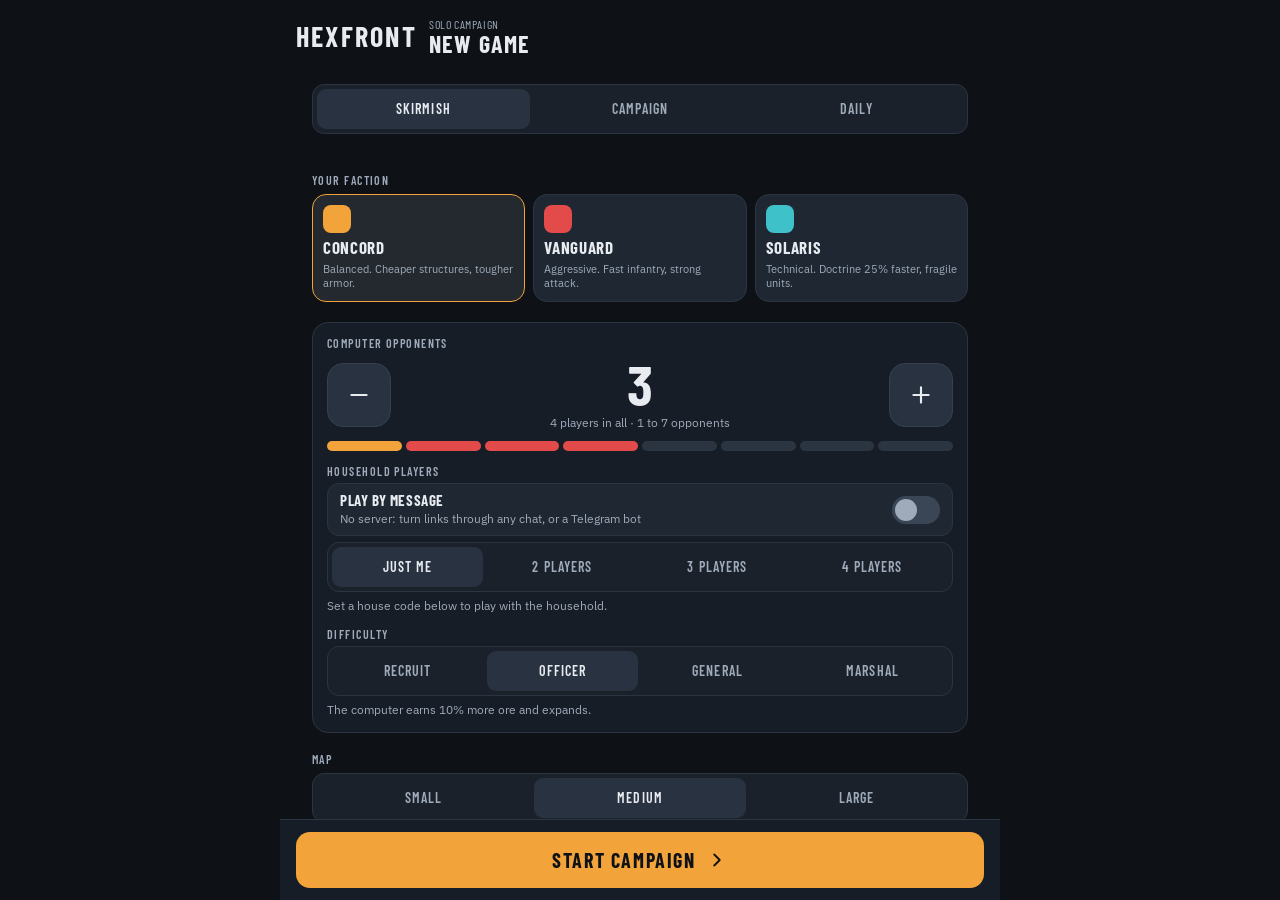
==== commit 55015445: "Hexfront build f3711df" ====
--- a/hexfront.html
+++ b/hexfront.html
@@ -7,21 +7,22 @@
 <meta name="apple-mobile-web-app-capable" content="yes">
 <meta name="mobile-web-app-capable" content="yes">
 <meta name="apple-mobile-web-app-status-bar-style" content="black-translucent">
+<meta name="robots" content="noindex, nofollow">
 <title>Hexfront</title>
 <meta name="hexfront-standalone" content="1">
 <link rel="preconnect" href="https://fonts.googleapis.com">
 <link rel="preconnect" href="https://fonts.gstatic.com" crossorigin>
 <link rel="stylesheet" href="https://fonts.googleapis.com/css2?family=Barlow+Condensed:wght@500;600;700&family=IBM+Plex+Sans:wght@400;500;600&display=swap">
 <link rel="icon" href="data:image/svg+xml,%3Csvg xmlns=%27http://www.w3.org/2000/svg%27 viewBox=%270 0 64 64%27%3E%3Cpolygon points=%2732,4 56,18 56,46 32,60 8,46 8,18%27 fill=%27%23F2A33A%27/%3E%3C/svg%3E">
-<script type="module" crossorigin>var Qf=Object.defineProperty;var ep=(i,e,t)=>e in i?Qf(i,e,{enumerable:!0,configurable:!0,writable:!0,value:t}):i[e]=t;var J=(i,e,t)=>ep(i,typeof e!="symbol"?e+"":e,t);(function(){const e=document.createElement("link").relList;if(e&&e.supports&&e.supports("modulepreload"))return;for(const r of document.querySelectorAll('link[rel="modulepreload"]'))n(r);new MutationObserver(r=>{for(const s of r)if(s.type==="childList")for(const o of s.addedNodes)o.tagName==="LINK"&&o.rel==="modulepreload"&&n(o)}).observe(document,{childList:!0,subtree:!0});function t(r){const s={};return r.integrity&&(s.integrity=r.integrity),r.referrerPolicy&&(s.referrerPolicy=r.referrerPolicy),r.crossOrigin==="use-credentials"?s.credentials="include":r.crossOrigin==="anonymous"?s.credentials="omit":s.credentials="same-origin",s}function n(r){if(r.ep)return;r.ep=!0;const s=t(r);fetch(r.href,s)}})();function h(i,e,...t){const[n,...r]=i.split(/(?=[.#])/),s=document.createElement(n||"div");for(const o of r)o.startsWith(".")?s.classList.add(o.slice(1)):o.startsWith("#")&&(s.id=o.slice(1));if(e)for(const[o,a]of Object.entries(e))a==null||a===!1||(o==="class"?s.className+=(s.className?" ":"")+a:o==="style"&&typeof a=="object"?Object.assign(s.style,a):o.startsWith("on")&&typeof a=="function"?s.addEventListener(o.slice(2).toLowerCase(),a):o==="dataset"?Object.assign(s.dataset,a):o in s&&o!=="list"&&o!=="form"?s[o]=a:s.setAttribute(o,String(a)));return Sh(s,t),s}function Sh(i,e){for(const t of e)t==null||t===!1||(Array.isArray(t)?Sh(i,t):t instanceof Node?i.appendChild(t):i.appendChild(document.createTextNode(String(t))))}function zt(i){for(;i.firstChild;)i.removeChild(i.firstChild)}function tp(i,e=20,t=""){const n=document.createElement("div");return n.innerHTML=`<svg viewBox="0 0 24 24" width="${e}" height="${e}" fill="none" stroke="currentColor" stroke-width="2" stroke-linecap="round" stroke-linejoin="round" ${t}>${i}</svg>`,n.firstElementChild}const Fi=i=>Math.round(i).toLocaleString("en-US"),zi=i=>(i>=0?"+":"−")+Math.abs(Math.round(i)),np={menu:'<path d="M4 7h16M4 12h16M4 17h16"/>',ore:'<path d="M12 3 21 10 12 21 3 10z"/><path d="M3 10h18"/>',power:'<path d="M13 2 4 14h7l-1 8 9-12h-7l1-8z"/>',science:'<path d="M9 3h6M10 3v6L4 20h16L14 9V3"/>',units:'<path d="M12 3 20 6v6c0 5-3.5 8-8 9-4.5-1-8-4-8-9V6z"/>',base:'<path d="M3 21h18M5 21V9l7-5 7 5v12M10 21v-6h4v6"/>',doctrine:'<circle cx="12" cy="12" r="2"/><ellipse cx="12" cy="12" rx="10" ry="4"/><ellipse cx="12" cy="12" rx="10" ry="4" transform="rotate(60 12 12)"/><ellipse cx="12" cy="12" rx="10" ry="4" transform="rotate(120 12 12)"/>',intel:'<path d="M2 12s4-7 10-7 10 7 10 7-4 7-10 7S2 12 2 12z"/><circle cx="12" cy="12" r="3"/>',crosshair:'<circle cx="12" cy="12" r="7"/><path d="M12 2v4M12 18v4M2 12h4M18 12h4"/>',undo:'<path d="M9 14 4 9l5-5M4 9h10a6 6 0 0 1 0 12h-3"/>',move:'<path d="M5 12h14M13 6l6 6-6 6"/>',attack:'<circle cx="12" cy="12" r="8"/><circle cx="12" cy="12" r="3"/><path d="M12 2v3M12 19v3M2 12h3M19 12h3"/>',fortify:'<path d="M3 21V8h18v13M3 13h18M8 8V4h8v4"/>',harvest:'<path d="M12 3 21 10 12 21 3 10z"/><path d="M12 3l-4 7 4 11 4-11-4-7"/>',rally:'<path d="M5 21V4h12l-2 4 2 4H5"/>',close:'<path d="M6 6l12 12M18 6 6 18"/>',back:'<path d="M15 6l-6 6 6 6"/>',chevron:'<path d="M9 6l6 6-6 6"/>',down:'<path d="M6 9l6 6 6-6"/>',play:'<path d="M5 5v14l8-7zM13 5v14l8-7z"/>',pause:'<path d="M8 5v14M16 5v14"/>',resume:'<path d="M6 4v16l14-8z"/>',check:'<path d="M5 12l5 5L20 7"/>',more:'<circle cx="5" cy="12" r="2" fill="currentColor"/><circle cx="12" cy="12" r="2" fill="currentColor"/><circle cx="19" cy="12" r="2" fill="currentColor"/>',plus:'<path d="M12 5v14M5 12h14"/>',minus:'<path d="M5 12h14"/>',warn:'<path d="M12 3 2 21h20zM12 10v5M12 18v.5"/>',globe:'<circle cx="12" cy="12" r="9"/><path d="M3 12h18M12 3c3 3 3 15 0 18M12 3c-3 3-3 15 0 18"/>',lock:'<rect x="5" y="11" width="14" height="10" rx="2"/><path d="M8 11V7a4 4 0 0 1 8 0v4"/>',trash:'<path d="M4 7h16M10 11v6M14 11v6M6 7l1 13h10l1-13M9 7V4h6v3"/>',flag:'<path d="M5 21V4h12l-2 4 2 4H5"/>',save:'<path d="M5 3h11l3 3v15H5zM8 3v6h7V3M8 21v-7h8v7"/>',expand:'<path d="M4 9V4h5M20 9V4h-5M4 15v5h5M20 15v5h-5"/>',collapse:'<path d="M9 4v5H4M15 4v5h5M9 20v-5H4M15 20v-5h5"/>',zoomIn:'<circle cx="11" cy="11" r="7"/><path d="M21 21l-4.5-4.5M11 8v6M8 11h6"/>',zoomOut:'<circle cx="11" cy="11" r="7"/><path d="M21 21l-4.5-4.5M8 11h6"/>',sliders:'<path d="M4 7h10M18 7h2M4 17h2M10 17h10"/><circle cx="16" cy="7" r="2"/><circle cx="8" cy="17" r="2"/>'},F=(i,e=20,t="")=>tp(np[i],e,t),re={rifles:{id:"rifles",name:"Rifles",abbr:"IN",attack:30,defense:35,moves:2,range:1,cost:150,turns:1,requires:"barracks",tech:null,military:!0,blurb:"Cheap, holds ground well. Better in forest and hills."},armor:{id:"armor",name:"Armor",abbr:"AR",attack:60,defense:50,moves:3,range:1,cost:400,turns:2,requires:"factory",tech:null,military:!0,blurb:"Fast and hard-hitting. Takes cities."},artillery:{id:"artillery",name:"Artillery",abbr:"ART",attack:70,defense:20,moves:2,range:2,cost:500,turns:2,requires:"factory",tech:"rocket_artillery",military:!0,blurb:"Fires two hexes away. Fragile up close."},harvester:{id:"harvester",name:"Harvester",abbr:"HV",attack:0,defense:15,moves:2,range:0,cost:300,turns:2,requires:"refinery",tech:null,military:!1,blurb:"Parks on ore and brings in 30 ore a turn. Build as many as you have ore fields."},mcv:{id:"mcv",name:"Construction vehicle",abbr:"MCV",attack:0,defense:20,moves:2,range:0,cost:700,turns:3,requires:"factory",tech:null,military:!1,blurb:"Drive it to open ground at least three hexes from any base and deploy it into a new base."},commando:{id:"commando",name:"Commando",abbr:"CMD",attack:55,defense:25,moves:3,range:1,cost:600,turns:3,requires:"barracks",tech:"mechanized",military:!0,stealth:!0,hero:!0,blurb:"One per commander. Unseen unless an enemy is adjacent, ignores base defenses, and can sabotage a base: its queue is wiped and its power halved for two turns."},spy:{id:"spy",name:"Spy",abbr:"SPY",attack:0,defense:10,moves:3,range:0,cost:350,turns:2,requires:"barracks",tech:"broadcast",military:!1,stealth:!0,vision:3,faction:"solaris",blurb:"Solaris only. Unseen unless adjacent. Parked next to an enemy base it reveals that base's queue, research and garrison in Intel."},engineer:{id:"engineer",name:"Engineer",abbr:"ENG",attack:0,defense:15,moves:2,range:0,cost:400,turns:2,requires:"barracks",tech:null,military:!1,faction:"concord",blurb:"Concord only. Walks into an enemy base below 50 strength with no garrison and takes it. On your own base it repairs 40 a turn."},skimmer:{id:"skimmer",name:"Skimmer",abbr:"SKM",attack:45,defense:20,moves:4,range:1,cost:550,turns:2,requires:"factory",tech:"rocket_artillery",military:!0,hover:!0,antiAir:!0,blurb:"Hovers: every hex costs one move, water included. Fast, fragile, and its guns track aircraft."},juggernaut:{id:"juggernaut",name:"Juggernaut",abbr:"JUG",attack:75,defense:60,moves:2,range:1,cost:650,turns:3,requires:"factory",tech:"rocket_artillery",military:!0,faction:"vanguard",blurb:"Vanguard only. Slow, heavy, and it takes bases apart."},transport:{id:"transport",name:"Transport",abbr:"TRN",attack:0,defense:20,moves:4,range:0,cost:350,turns:2,requires:"shipyard",tech:null,military:!1,naval:!0,capacity:2,blurb:"Carries two land units. Move a unit onto it to board; move a passenger onto the shore to land."},gunboat:{id:"gunboat",name:"Gunboat",abbr:"GUN",attack:50,defense:30,moves:4,range:2,cost:500,turns:2,requires:"shipyard",tech:null,military:!0,naval:!0,antiAir:!0,blurb:"Shells anything within two hexes of the water, with no return fire from the shore. Also fires on aircraft."},scout:{id:"scout",name:"Recon plane",abbr:"RCN",attack:0,defense:10,moves:6,range:0,cost:300,turns:2,requires:"radar",tech:null,military:!1,air:!0,vision:4,fuel:6,blurb:"Flies over anything and sees four hexes. Six turns of fuel: end a turn on or beside one of your bases to refuel. Out of fuel it loses 34 strength a turn."},bomber:{id:"bomber",name:"Bomber",abbr:"BMB",attack:75,defense:15,moves:5,range:1,cost:700,turns:3,requires:"radar",tech:"rocket_artillery",military:!0,air:!0,fuel:4,blurb:"Flies over anything and hits hard with no return fire, except from anti-air. Cannot take bases. Four turns of fuel: two out, two back, refuelling on or beside a base. SAM sites, Skimmers, Gunboats and the Aegis shoot it down."},aegis:{id:"aegis",name:"Aegis",abbr:"AEG",attack:40,defense:40,moves:3,range:2,cost:500,turns:2,requires:"factory",tech:null,military:!0,antiAir:!0,faction:"concord",blurb:"Concord only. A mobile missile battery: fires two hexes away and shoots at any aircraft that ends a turn within two hexes."},flametank:{id:"flametank",name:"Flame tank",abbr:"FLM",attack:55,defense:40,moves:3,range:1,cost:450,turns:2,requires:"factory",tech:null,military:!0,faction:"vanguard",blurb:"Vanguard only. Half again as strong against infantry and anything in a forest, and sets forests alight."},convoy:{id:"convoy",name:"Convoy",abbr:"CNV",attack:0,defense:20,moves:3,range:0,cost:250,turns:1,requires:"refinery",tech:null,military:!1,blurb:"Runs a trade route between two of your bases and pays ore each time it arrives: the farther apart, the more. Enemies love to raid them."},lancegun:{id:"lancegun",name:"Lance gun",abbr:"LNC",attack:60,defense:15,moves:2,range:3,cost:550,turns:3,requires:"factory",tech:"rocket_artillery",military:!0,faction:"solaris",blurb:"Solaris only. Fires three hexes away, with no return fire. Keep it behind something."}},kt={power:{id:"power",name:"Power plant",cost:300,turns:2,power:50,tech:null,unique:!1,blurb:"+50 power. Fusion doctrine raises this to +120."},refinery:{id:"refinery",name:"Ore refinery",cost:500,turns:3,power:-20,tech:null,unique:!0,blurb:"+20 ore a turn and lets this base train Harvesters, as many as you like."},barracks:{id:"barracks",name:"Barracks",cost:250,turns:2,power:-10,tech:null,unique:!0,blurb:"Trains Rifles."},factory:{id:"factory",name:"War factory",cost:600,turns:3,power:-30,tech:null,unique:!0,blurb:"Trains Armor, Artillery and Construction vehicles for new bases."},radar:{id:"radar",name:"Radar array",cost:400,turns:2,power:-20,tech:"broadcast",unique:!0,blurb:"Sees 5 hexes out from this base."},lab:{id:"lab",name:"Research lab",cost:350,turns:2,power:-15,tech:null,unique:!0,blurb:"+8 science a turn."},wall:{id:"wall",name:"Wall ring",cost:150,turns:1,power:0,tech:null,unique:!0,blurb:"Garrison defends at +40% more."},depot:{id:"depot",name:"Service depot",cost:400,turns:2,power:-15,tech:null,unique:!0,blurb:"Units inside this base's territory repair 25 a turn, even after moving."},campus:{id:"campus",name:"Research campus",cost:600,turns:3,power:-25,tech:"civic_grid",unique:!0,blurb:"+12 science a turn. The road to Orbital launch."},shipyard:{id:"shipyard",name:"Shipyard",cost:450,turns:3,power:-20,tech:null,unique:!0,blurb:"Needs sea within two hexes of the base. Builds Transports and Gunboats."},turret:{id:"turret",name:"Gun turret",cost:250,turns:1,power:-10,tech:null,unique:!0,blurb:"Automated defense. Fires once a turn at an enemy within one hex for 35."},sam:{id:"sam",name:"Missile battery",cost:450,turns:2,power:-20,tech:"rocket_artillery",unique:!0,blurb:"Automated defense. Fires once a turn at an enemy within two hexes for 50."},tesla:{id:"tesla",name:"Tesla coil",cost:500,turns:2,power:-30,tech:"fusion",unique:!0,blurb:"Automated defense. Fires once a turn at an enemy within one hex for 70. Needs power."},super:{id:"super",name:"Superweapon",cost:1200,turns:4,power:-50,tech:"fusion",unique:!0,blurb:"Charges over several turns, then fires your faction's weapon anywhere you have seen: Nuclear strike, Tesla storm or Chrono shift."}},Aa={plating:{id:"plating",name:"Reactive plating",cost:800,blurb:"Every military unit defends +10.",requires:"factory"},ordnance:{id:"ordnance",name:"Heavy ordnance",cost:900,blurb:"Every military unit attacks +10.",requires:"factory"},engines:{id:"engines",name:"Turbine engines",cost:700,blurb:"Armor, Artillery, Harvesters and MCVs move +1.",requires:"factory"},optics:{id:"optics",name:"Field optics",cost:500,blurb:"Units see one hex further.",requires:"barracks"}},Zn={concord:{faction:"concord",name:"Chrono shift",charge:6,needsUnit:!0,blurb:"Shifts one of your units and every friendly unit next to it to any explored hex, instantly."},vanguard:{faction:"vanguard",name:"Nuclear strike",charge:8,needsUnit:!1,blurb:"A missile. 90 damage at the center and first ring, 50 at the second, bases take 60, and the ground is scorched."},solaris:{faction:"solaris",name:"Tesla storm",charge:6,needsUnit:!1,blurb:"Lightning chains across up to five enemy units within three hexes of the target, 75 each. A base at the target takes 40."}},_t={ore_processing:{id:"ore_processing",name:"Ore processing",lane:"industry",era:0,cost:60,requires:[],blurb:"Harvesters bring in +25%."},fusion:{id:"fusion",name:"Fusion power",lane:"industry",era:1,cost:140,requires:["ore_processing"],blurb:"Power plants give 120, not 50."},automation:{id:"automation",name:"Automation",lane:"industry",era:2,cost:240,requires:["fusion"],blurb:"Harvesters move 3 and bring in +25% more."},mechanized:{id:"mechanized",name:"Mechanized infantry",lane:"military",era:0,cost:80,requires:[],blurb:"Rifles move 3, Armor moves 4."},rocket_artillery:{id:"rocket_artillery",name:"Rocket artillery",lane:"military",era:1,cost:160,requires:["mechanized"],blurb:"Unlocks Artillery, a range-2 unit."},iron_shield:{id:"iron_shield",name:"Iron shield",lane:"military",era:2,cost:260,requires:["rocket_artillery"],blurb:"Units inside your territory defend at +50%."},broadcast:{id:"broadcast",name:"Broadcast network",lane:"society",era:0,cost:70,requires:[],blurb:"+2 science per base. Unlocks Radar."},civic_grid:{id:"civic_grid",name:"Civic grid",lane:"society",era:1,cost:150,requires:["broadcast"],blurb:"Everything builds one turn faster."},orbital_launch:{id:"orbital_launch",name:"Orbital launch",lane:"society",era:2,cost:320,requires:["civic_grid","fusion"],blurb:"Doctrine victory. Finish it and the war is over."}},ip=["Industrial","Atomic","Information"],Ns={airfield:{name:"Airfield",blurb:"Every four turns a free Skimmer rolls out for whoever holds it."},dam:{name:"Hydro dam",blurb:"+60 power to the holder. The brownout cure."},refinery:{name:"Old refinery",blurb:"The holder's harvesters bring in +40%."}},ma={turret:{range:1,dmg:35,powered:!1},sam:{range:2,dmg:50,powered:!1},tesla:{range:1,dmg:70,powered:!0}},an={concord:{id:"concord",name:"Concord",color:"#F2A33A",blurb:"Balanced. Cheaper structures, tougher armor.",structureDiscount:.85,scienceMult:1,unitDefense:5,unitMoves:0},vanguard:{id:"vanguard",name:"Vanguard",color:"#E24B4A",blurb:"Aggressive. Fast infantry, strong attack.",structureDiscount:1,scienceMult:.9,unitDefense:0,unitMoves:1},solaris:{id:"solaris",name:"Solaris",color:"#3FC1C9",blurb:"Technical. Doctrine 25% faster, fragile units.",structureDiscount:1,scienceMult:1.25,unitDefense:-5,unitMoves:0}},rp=["#E24B4A","#3FC1C9","#B88CFF","#6CC47A","#FF7AB6","#F2A33A","#9FABBA"],vi={recruit:{label:"Recruit",income:.85,blurb:"The computer earns 15% less ore and never expands."},officer:{label:"Officer",income:1.1,blurb:"The computer earns 10% more ore and expands."},general:{label:"General",income:1.35,blurb:"The computer earns 35% more ore, uses upgrades and superweapons."},marshal:{label:"Marshal",income:1.6,blurb:"The computer earns 60% more ore and attacks early."}},Bt={small:{label:"Small",cols:22,rows:16,blurb:"Suits 2 or 3 players. Fights start early."},medium:{label:"Medium",cols:30,rows:22,blurb:"Suits 3 to 5 players. Room for one expansion each."},large:{label:"Large",cols:38,rows:28,blurb:"Suits 5 to 8 players. Longer build-up."}},at={sea:{name:"Sea",move:1/0,defense:0,color:1520717,height:.02},plains:{name:"Plains",move:1,defense:0,color:4939582,height:.18},grass:{name:"Grass",move:1,defense:0,color:4156223,height:.18},forest:{name:"Forest",move:2,defense:.25,color:2902574,height:.26},hills:{name:"Hills",move:2,defense:.25,color:6971462,height:.42},mountain:{name:"Mountain",move:1/0,defense:0,color:5591641,height:.9},ore:{name:"Ore field",move:1,defense:0,color:9071136,height:.2},sand:{name:"Sand",move:1,defense:0,color:9075794,height:.14},ruins:{name:"Ruins",move:1,defense:.1,color:7236194,height:.22},burnt:{name:"Burnt ground",move:1,defense:0,color:2762274,height:.16},river:{name:"River",move:1/0,defense:0,color:2776442,height:.06},bridge:{name:"Bridge",move:1,defense:-.1,color:6969924,height:.2}},Mh=["Fort Meridian","Ravenhold","Port Kestrel","Ashgrove","Ironreach","Caldera","Northwatch","Sable Point","Greyhaven","Thornfield","Dunmore","Halcyon","Redoubt","Cinderfall","Lowmarch","Vantage"],sp={rifles:["1st Rifles","2nd Rifles","3rd Rifles","4th Rifles","5th Rifles","6th Rifles","7th Rifles","8th Rifles"],armor:["1st Armor","2nd Armor","3rd Armor Column","4th Armor","5th Armor","6th Armor"],artillery:["Alpha Battery","Bravo Battery","Charlie Battery","Delta Battery"],harvester:["Harvester 1","Harvester 2","Harvester 3","Harvester 4","Harvester 5","Harvester 6"],mcv:["MCV 1","MCV 2","MCV 3","MCV 4"],commando:["Tanya","Volkov","Boris","Nadia"],spy:["Agent Kestrel","Agent Wren","Agent Shrike"],engineer:["Engineer 1","Engineer 2","Engineer 3","Engineer 4"],skimmer:["Skimmer 1","Skimmer 2","Skimmer 3","Skimmer 4"],juggernaut:["Juggernaut 1","Juggernaut 2","Juggernaut 3"],lancegun:["Lance 1","Lance 2","Lance 3"],transport:["Ferry Ada","Ferry Bea","Ferry Cal","Ferry Dee"],gunboat:["Gunboat Kite","Gunboat Tern","Gunboat Gull","Gunboat Skua"],scout:["Recon Swift","Recon Lark","Recon Petrel","Recon Martin"],bomber:["Bomber Anvil","Bomber Hammer","Bomber Maul","Bomber Sledge"],aegis:["Aegis 1","Aegis 2","Aegis 3","Aegis 4"],flametank:["Flame 1","Flame 2","Flame 3","Flame 4"],convoy:["Convoy A","Convoy B","Convoy C","Convoy D","Convoy E"]},op=30,Cl=420,ap=900,lp=100,cp=4,dp=2,up=2,hp=5,Ut=/^[A-Za-z0-9_-]{4,32}$/,Eh="hexfront.settings",fp=location.protocol.startsWith("http")?"./saves.cgi":"http://utility.vollmars.com/hexfront/saves.cgi",Th=!!document.querySelector('meta[name="hexfront-standalone"]');function Ah(){let i={houseCode:"",commander:"",sound:!0,haptics:!0};try{i={...i,...JSON.parse(localStorage.getItem(Eh)??"null")??{}}}catch{}return(!i.houseCode||!i.commander)&&pp(i),i}function Ur(i){try{localStorage.setItem(Eh,JSON.stringify(i))}catch{}}function pp(i){try{const e=[];for(const n of["mahjong.save","kingshoot.save","meowku.save","mazego.save","yarnies.save"]){const r=JSON.parse(localStorage.getItem(n)??"null");r&&r.settings&&e.push(r.settings)}const t=JSON.parse(localStorage.getItem("nonogrammar:settings")??"null");t&&e.push(t);for(const n of e)!i.commander&&n.playerName&&(i.commander=String(n.playerName).slice(0,20)),!i.houseCode&&n.houseCode&&Ut.test(String(n.houseCode))&&(i.houseCode=String(n.houseCode).slice(0,32))}catch{}}function cn(i,e=""){return`${fp}?house=${encodeURIComponent(i)}${e}`}function Tn(i){if(!Ut.test(i))throw new Error("House code must be 4 to 32 letters, digits, - or _.")}async function Ch(i){Tn(i);const e=await fetch(cn(i),{cache:"no-store"});if(!e.ok)throw new Error(`saves ${e.status}`);return(await e.json()).saves??[]}async function ga(i,e){Tn(i);const t=await fetch(cn(i,`&id=${encodeURIComponent(e)}`),{cache:"no-store"});if(!t.ok)throw new Error(t.status===404?"That campaign is no longer on the server.":`save ${t.status}`);return await t.json()}class Rl extends Error{constructor(e){super("A newer save of this campaign exists on the server."),this.server=e}}async function Md(i,e,t,n){Tn(i);const r=await fetch(cn(i),{method:"POST",headers:{"Content-Type":"application/json"},body:JSON.stringify({save:{...e,state:t},rev:n})});if(r.status===409){const s=await r.json().catch(()=>({}));throw s.save?new Rl(s.save):new Error(s.error??"The server refused the save.")}if(!r.ok)throw new Error(`save ${r.status}`);return(await r.json()).save}async function Ed(i,e){Tn(i);const t=await fetch(cn(i,`&id=${encodeURIComponent(e)}&meta=1`),{cache:"no-store"});if(!t.ok)throw new Error(t.status===404?"That campaign is no longer on the server.":`meta ${t.status}`);return(await t.json()).save}async function mp(i,e,t,n){Tn(i);const r=await fetch(cn(i),{method:"POST",headers:{"Content-Type":"application/json"},body:JSON.stringify({join:{id:e,seat:t,commander:n}})}),s=await r.json().catch(()=>({}));if(!r.ok)throw new Error(s.error??`join ${r.status}`);return s.save}async function gp(i,e,t,n,r){Tn(i);const s=await fetch(cn(i),{method:"POST",headers:{"Content-Type":"application/json"},body:JSON.stringify({submit:{id:e,turn:t,seat:n,slice:r}})}),o=await s.json().catch(()=>({}));if(!s.ok)throw new Error(o.error??`submit ${s.status}`);return o.save}async function vp(i){Tn(i);const e=await fetch(cn(i,"&board=1"),{cache:"no-store"});if(!e.ok)throw new Error(`board ${e.status}`);return(await e.json()).players??[]}async function yp(i,e){Tn(i);const t=await fetch(cn(i),{method:"POST",headers:{"Content-Type":"application/json"},body:JSON.stringify({player:e})});if(!t.ok)throw new Error(`board ${t.status}`);return(await t.json()).players??[]}async function xp(i,e){Tn(i);const t=await fetch(cn(i,`&day=${encodeURIComponent(e)}`),{cache:"no-store"});if(!t.ok)throw new Error(`daily ${t.status}`);return(await t.json()).solves??[]}async function bp(i,e){Tn(i);const t=await fetch(cn(i),{method:"POST",headers:{"Content-Type":"application/json"},body:JSON.stringify({solve:e})});if(!t.ok)throw new Error(`daily ${t.status}`);return(await t.json()).solves??[]}function Uc(){return typeof window<"u"&&window.isSecureContext&&"serviceWorker"in navigator&&"PushManager"in window&&"Notification"in window}async function _p(i){Tn(i);const e=await fetch(cn(i,"&vapid=1"),{cache:"no-store"});return e.ok?(await e.json()).publicKey??null:null}function wp(i){const e=(i+"=".repeat((4-i.length%4)%4)).replace(/-/g,"+").replace(/_/g,"/"),t=atob(e);return Uint8Array.from(t,n=>n.charCodeAt(0))}async function Sp(i,e){if(!Uc())return{ok:!1,why:"Turn alerts need the HTTPS address and a modern browser."};if(await Notification.requestPermission()!=="granted")return{ok:!1,why:"Notifications were not allowed."};const n=await _p(i);if(!n)return{ok:!1,why:"The server has no push key."};const s=await(await navigator.serviceWorker.ready).pushManager.subscribe({userVisibleOnly:!0,applicationServerKey:wp(n)}),o=await fetch(cn(i),{method:"POST",headers:{"Content-Type":"application/json"},body:JSON.stringify({push:{subscribe:s.toJSON(),commander:e}})});return o.ok?{ok:!0}:{ok:!1,why:`server ${o.status}`}}async function Mp(i){if(!Uc())return;const t=await(await navigator.serviceWorker.ready).pushManager.getSubscription();t&&(await fetch(cn(i),{method:"POST",headers:{"Content-Type":"application/json"},body:JSON.stringify({push:{unsubscribe:t.endpoint}})}).catch(()=>{}),await t.unsubscribe())}async function Ep(i,e){await fetch(cn(i),{method:"POST",headers:{"Content-Type":"application/json"},body:JSON.stringify({push:{test:!0,commander:e}})})}async function Tp(i){Tn(i);const e=await fetch(cn(i,"&dash=1"),{cache:"no-store"});if(!e.ok)throw new Error(`dashboard ${e.status}`);return(await e.json()).campaigns??[]}function Td(){return{games:0,wins:0,kills:0,bases:0,streak:0,bestStreak:0,doctrines:0,recorded:[]}}async function va(i,e){Tn(i);const t=await fetch(cn(i),{method:"POST",headers:{"Content-Type":"application/json"},body:JSON.stringify({delete:e})});if(!t.ok)throw new Error(`delete ${t.status}`);return(await t.json()).saves??[]}function Ap(i){const e=Date.now()-Date.parse(i);if(!isFinite(e))return"";const t=Math.round(e/6e4);if(t<1)return"just now";if(t<60)return`${t} min ago`;const n=Math.round(t/60);return n<36?`${n} h ago`:`${Math.round(n/24)} d ago`}function Cp(i,e){const t=i.players[e];return{units:i.units.filter(n=>n.owner===e&&n.hp>0).map(n=>({id:n.id,order:n.order?structuredClone(n.order):null,standing:n.standing?structuredClone(n.standing):null,spare:!!n.spare})),cities:i.cities.filter(n=>n.owner===e).map(n=>({id:n.id,queue:structuredClone(n.queue),rally:n.rally?{...n.rally}:null,focus:n.focus??null})),player:{ore:t.ore,science:t.science,researching:t.researching,upgrades:[...t.upgrades??[]],superTarget:t.superTarget?{...t.superTarget}:null,superCharge:t.superCharge??0,pendingDecisions:structuredClone(i.pendingDecisions??[]),policy:t.policy},offers:(i.offers??[]).filter(n=>n.from===e),roadWorks:(i.roadWorks??[]).filter(n=>n.owner===e).map(n=>structuredClone(n)),relations:Object.fromEntries(Object.entries(i.relations??{}).filter(([n])=>n.split("-").map(Number).includes(e)))}}function Ad(i,e,t){const n=i.players[e];if(!n)return;for(const s of t.units??[]){const o=i.units.find(a=>a.id===s.id&&a.owner===e);o&&(o.order=s.order??null,"standing"in s&&(o.standing=s.standing??void 0),"spare"in s&&(o.spare=!!s.spare))}for(const s of t.cities??[]){const o=i.cities.find(a=>a.id===s.id&&a.owner===e);o&&Array.isArray(s.queue)&&(o.queue=s.queue),o&&"rally"in s&&(o.rally=s.rally??void 0),o&&s.focus&&(o.focus=s.focus)}const r=t.player??{};if(typeof r.ore=="number"&&(n.ore=r.ore),typeof r.science=="number"&&(n.science=r.science),"researching"in r&&(n.researching=r.researching??null),Array.isArray(r.upgrades)&&(n.upgrades=r.upgrades),"superTarget"in r&&(n.superTarget=r.superTarget??null),typeof r.superCharge=="number"&&(n.superCharge=r.superCharge),r.policy&&(n.policy=r.policy),Array.isArray(r.pendingDecisions)&&(i.pendingDecisions=[...i.pendingDecisions??[],...r.pendingDecisions]),Array.isArray(t.roadWorks)&&(i.roadWorks=[...(i.roadWorks??[]).filter(s=>s.owner!==e),...t.roadWorks.filter(s=>s.owner===e)]),Array.isArray(t.offers)&&(i.offers=[...(i.offers??[]).filter(s=>s.from!==e),...t.offers]),t.relations)for(const[s,o]of Object.entries(t.relations)){const a=(i.relations??{})[s];(!a||o.since>=a.since)&&((i.relations??(i.relations={}))[s]=o)}}const kl="hexfront.seats";function Rp(i,e){try{const t=JSON.parse(localStorage.getItem(kl)??"{}");t[i]=e,localStorage.setItem(kl,JSON.stringify(t))}catch{}}function Ic(i){try{const e=JSON.parse(localStorage.getItem(kl)??"{}");return typeof e[i]=="number"?e[i]:null}catch{return null}}class lr{constructor(e){J(this,"s");this.s=e>>>0}next(){this.s=this.s+1831565813>>>0;let e=this.s;return e=Math.imul(e^e>>>15,e|1),e^=e+Math.imul(e^e>>>7,e|61),((e^e>>>14)>>>0)/4294967296}int(e){return Math.floor(this.next()*e)}range(e,t){return e+this.next()*(t-e)}pick(e){return e[this.int(e.length)]}shuffle(e){const t=e.slice();for(let n=t.length-1;n>0;n--){const r=this.int(n+1);[t[n],t[r]]=[t[r],t[n]]}return t}get state(){return this.s}}function kp(i){let e=2166136261;for(let t=0;t<i.length;t++)e^=i.charCodeAt(t),e=Math.imul(e,16777619);return e>>>0}const Rh=1,kh=Math.sqrt(3),Pp=(i,e)=>(e+512)*2048+(i+512),ce=i=>Pp(i.q,i.r),or=i=>({q:i%2048-512,r:Math.floor(i/2048)-512}),tr=[{q:1,r:0},{q:1,r:-1},{q:0,r:-1},{q:-1,r:0},{q:-1,r:1},{q:0,r:1}];function Nt(i){return tr.map(e=>({q:i.q+e.q,r:i.r+e.r}))}function O(i,e){const t=i.q-e.q,n=i.r-e.r;return Math.max(Math.abs(t),Math.abs(n),Math.abs(t+n))}function ot(i,e){return i.q===e.q&&i.r===e.r}function Lp(i,e){if(e===0)return[i];const t=[];let n={q:i.q+tr[4].q*e,r:i.r+tr[4].r*e};for(let r=0;r<6;r++)for(let s=0;s<e;s++)t.push(n),n={q:n.q+tr[r].q,r:n.r+tr[r].r};return t}function xn(i,e){const t=[];for(let n=0;n<=e;n++)t.push(...Lp(i,n));return t}function Ca(i,e){return{q:i-(e-(e&1)>>1),r:e}}function Ph(i){return{col:i.q+(i.r-(i.r&1)>>1),row:i.r}}function je(i,e=Rh){return{x:e*kh*(i.q+i.r/2),z:e*1.5*i.r}}function Lh(i,e,t=Rh){const n=.6666666666666666*e/t,r=(kh/3*i-e/3)/t;return Pl({q:r,r:n})}function Pl(i){const e=-i.q-i.r;let t=Math.round(i.q),n=Math.round(i.r),r=Math.round(e);const s=Math.abs(t-i.q),o=Math.abs(n-i.r),a=Math.abs(r-e);return s>o&&s>a?t=-n-r:o>a&&(n=-t-r),{q:t,r:n}}function Ll(i,e,t){return{q:i.q+(e.q-i.q)*t,r:i.r+(e.r-i.r)*t}}function le(i,e){const{col:t,row:n}=Ph(e);if(!(t<0||n<0||t>=i.cols||n>=i.rows))return i.tiles[n*i.cols+t]}function ft(i){return!!i&&i.terrain!=="sea"&&i.terrain!=="mountain"&&i.terrain!=="river"}function cs(i,e,t){return new Array(e*t).fill(0).map(()=>i.next())}function ds(i,e,t,n,r){const s=Math.floor(n),o=Math.floor(r),a=n-s,l=r-o,c=(d,p)=>i[(p%t+t)%t*e+(d%e+e)%e],u=(d,p,m)=>d+(p-d)*(m*m*(3-2*m));return u(u(c(s,o),c(s+1,o),a),u(c(s,o+1),c(s+1,o+1),a),l)}function Nc(i,e,t,n){const r=[cs(t,6,5),cs(t,12,9),cs(t,24,18)],s=[cs(t,6,5),cs(t,12,9)],o=[];for(let A=0;A<e;A++)for(let b=0;b<i;b++){const S=b/i,C=A/e;let D=.55*ds(r[0],6,5,S*6,C*5)+.3*ds(r[1],12,9,S*12,C*9)+.15*ds(r[2],24,18,S*24,C*18);const k=Math.min(S,1-S)*2,N=Math.min(C,1-C)*2,V=Math.min(1,Math.min(k,N)*2.2);D=D*(.35+.65*V);const B=.6*ds(s[0],6,5,S*6+3,C*5+7)+.4*ds(s[1],12,9,S*12+5,C*9+2);let ee;D<.34?ee="sea":D<.38?ee="sand":D>.78?ee="mountain":D>.66?ee="hills":B>.62?ee="forest":B>.45?ee="grass":ee="plains";const H=Ca(b,A);o.push({q:H.q,r:H.r,terrain:ee,ore:0,owner:null,cityId:null})}const a={cols:i,rows:e,tiles:o},l=o.filter(A=>ft(A)&&A.terrain!=="sand"),c=l.filter(A=>xn(A,2).filter(b=>ft(le(a,b))).length>=15),u=c.length>=n?c:l,d=[],p=A=>{const b=Ph(A);return Math.min(b.col,i-1-b.col,b.row,e-1-b.row)};let m=t.pick(u.filter(A=>p(A)>=3))??t.pick(u);for(d.push({q:m.q,r:m.r});d.length<n;){let A=null,b=-1;for(const S of u){if(p(S)<2)continue;const C=Math.min(...d.map(D=>O(D,S)));C>b&&(b=C,A=S)}if(!A)break;d.push({q:A.q,r:A.r})}for(const A of d){const b=le(a,A);b.terrain="plains";for(const D of xn(A,1)){const k=le(a,D);k&&!ft(k)&&(k.terrain="plains")}const S=t.shuffle(xn(A,2).filter(D=>O(D,A)===2));let C=0;for(const D of S){const k=le(a,D);if(k&&ft(k)&&k.terrain!=="ore"&&(k.terrain="ore",k.ore=Cl,C++,C>=2))break}}const x=A=>{const b=new Set([ce(A)]),S=[A];for(;S.length;){const C=S.shift();for(const D of Nt(C)){const k=le(a,D);!k||!ft(k)||b.has(ce(D))||(b.add(ce(D)),S.push(D))}}return b};for(let A=1;A<d.length;A++){let b=x(d[0]);if(b.has(ce(d[A])))continue;const S=x(d[A]);let C=null;for(const D of b){const k=or(D);if(Nt(k).some(N=>{const V=le(a,N);return V&&!ft(V)}))for(const N of S){const V=or(N),B=O(k,V);(!C||B<C.d)&&(C={a:k,b:V,d:B})}}if(C){for(let D=0;D<=C.d;D++){const k=Pl(Ll(C.a,C.b,C.d?D/C.d:0)),N=le(a,k);N&&!ft(N)&&(N.terrain=N.terrain==="sea"?"sand":"hills")}if(b=x(d[0]),!b.has(ce(d[A])))for(let D=0;D<=C.d;D++)for(const k of xn(Pl(Ll(C.a,C.b,C.d?D/C.d:0)),1)){const N=le(a,k);N&&!ft(N)&&(N.terrain=N.terrain==="sea"?"sand":"hills")}}}const w=Math.floor(l.length*.06);let g=0,y=0;for(;g<w&&y++<4e3;){const A=t.pick(l);if(A.terrain==="ore"||A.terrain==="hills"||d.some(S=>O(S,A)<3))continue;const b=1+t.int(3);for(const S of t.shuffle(xn(A,1)).slice(0,b)){const C=le(a,S);C&&ft(C)&&C.terrain!=="ore"&&!d.some(D=>O(D,C)<3)&&(C.terrain="ore",C.ore=Cl,g++)}}const _=o.filter(A=>(A.terrain==="mountain"||A.terrain==="hills")&&!d.some(b=>O(b,A)<4)),f=_.length>=3?i>=30?2:1:0;for(let A=0;A<f;A++){let b=t.pick(_);const S=t.pick(o.filter(D=>D.terrain==="sea"));if(!S)break;const C=[];for(let D=0;D<40;D++){const k=Nt(b).filter(N=>{const V=le(a,N);return V&&ft(V)&&V.terrain!=="ore"&&!d.some(B=>O(B,N)<3)&&!C.some(B=>B.q===N.q&&B.r===N.r)}).sort((N,V)=>O(N,S)-O(V,S)+(t.next()-.5));if(!k.length||(b=k[0],C.push(b),Nt(b).some(N=>le(a,N)?.terrain==="sea")))break}C.length<5||C.forEach((D,k)=>{const N=le(a,D);N.terrain=k%4===2?"bridge":"river"})}for(let A=1;A<d.length;A++)if(!(()=>{const S=new Set([ce(d[0])]),C=[d[0]];for(;C.length;){const D=C.shift();for(const k of Nt(D)){const N=le(a,k);!N||!ft(N)||S.has(ce(k))||(S.add(ce(k)),C.push(k))}}return S})().has(ce(d[A]))){for(const S of o)if(S.terrain==="river"&&(S.terrain="bridge",(()=>{const D=new Set([ce(d[0])]),k=[d[0]];for(;k.length;){const N=k.shift();for(const V of Nt(N)){const B=le(a,V);!B||!ft(B)||D.has(ce(V))||(D.add(ce(V)),k.push(V))}}return D})().has(ce(d[A]))))break}const v=["airfield","dam","refinery"];for(const A of v){const b=o.filter(S=>(S.terrain==="plains"||S.terrain==="grass"||S.terrain==="sand")&&d.every(C=>O(C,S)>=4)&&!S.site);if(!b.length)break;b.sort((S,C)=>{const D=d.map(N=>O(N,S)).sort((N,V)=>N-V),k=d.map(N=>O(N,C)).sort((N,V)=>N-V);return D[1]-D[0]-(k[1]-k[0])+(t.next()-.5)*2}),b[0].site=A}const E=Math.max(2,Math.floor(l.length*.02));let M=0,T=0;for(;M<E&&T++<2e3;){const A=t.pick(l);A.terrain!=="plains"&&A.terrain!=="grass"&&A.terrain!=="sand"||d.some(b=>O(b,A)<4)||(A.terrain="ruins",M++)}return{tiles:o,starts:d}}function Dh(i,e){return i<e?`${i}-${e}`:`${e}-${i}`}function Jn(i,e,t){return e===t?{status:"pact",since:0}:i.relations?.[Dh(e,t)]??{status:"war",since:0}}function bt(i,e,t){return e!==t&&Jn(i,e,t).status==="war"}function Gr(i,e,t,n,r){(i.relations??(i.relations={}))[Dh(e,t)]={status:n,until:r,since:i.turn}}function De(i,e){return i.units.find(t=>t.q===e.q&&t.r===e.r&&t.hp>0&&t.aboard===void 0)}function Uh(i,e){return i.units.filter(t=>t.aboard===e&&t.hp>0)}function ya(i,e){return xn(e,2).some(t=>le(i,t)?.terrain==="sea")}function $e(i,e){return i.cities.find(t=>t.q===e.q&&t.r===e.r)}function wt(i,e){return i.units.find(t=>t.id===e)}function Fr(i,e){return i.cities.find(t=>t.id===e)}function ni(i,e){return i.techs.includes(e)}function na(i,e){const t=i.players[e.owner];if(e.stunned===i.turn)return 0;let n=re[e.type].moves;return e.type==="rifles"&&(n+=an[t.faction].unitMoves),ni(t,"mechanized")&&(e.type==="rifles"||e.type==="armor")&&(n+=1),ni(t,"automation")&&e.type==="harvester"&&(n+=1),t.upgrades?.includes("engines")&&(e.type==="armor"||e.type==="artillery"||e.type==="harvester"||e.type==="mcv")&&(n+=1),Ra(i)&&!re[e.type].naval&&!re[e.type].hover&&(n=Math.max(1,n-1)),n}function xa(i){return(i.fights??0)>=3}function Oc(i){if(Ra(i))return"snow";const e=((i.config.seed>>>3)+i.turn*7919)%11;return e<6?"clear":e<9?"rain":"fog"}function Ra(i){return(i.turn-1)%24>=18}function Os(i,e){const t=i.players[e.owner];return(re[e.type].attack+(t.upgrades?.includes("ordnance")&&re[e.type].military?10:0)+(xa(e)?10:0))*(.5+.5*e.hp/100)}function Fs(i,e,t){const n=i.players[e.owner];let r=re[e.type].defense+an[n.faction].unitDefense+(n.upgrades?.includes("plating")&&re[e.type].military?10:0)+(xa(e)?10:0);const s=le(i,e);let o=s?at[s.terrain].defense:0;e.fortified&&(o+=.25);const a=$e(i,e);return a&&a.owner===e.owner&&t?.type!=="commando"&&(o+=.3,a.structures.includes("wall")&&(o+=.4)),ni(n,"iron_shield")&&s?.owner===e.owner&&(o+=.5),r*(1+o)*(.5+.5*e.hp/100)}function Dp(i,e){let t=30;return e.structures.includes("wall")&&(t*=1.4),e.focus==="fortress"&&(t*=1.3),i.players[e.owner]?.perk==="bulwark"&&(t*=1.3),t*(.5+.5*e.hp/100)}function zs(i,e,t){const n=30*Math.exp((i-e)/25);return Math.max(5,Math.min(100,Math.round(n*(.85+t*.3))))}function Zr(i,e){return re[i.type].attack<=0?!1:re[e.type].air?!!re[i.type].antiAir:!0}function Cd(i,e,t){const n=Os(i,e),r=Fs(i,t);return 1/(1+Math.exp(-(n-r)/12))}function ei(i,e){const t=i.players[e];let n=0,r=0;for(const s of i.cities){if(s.owner!==e)continue;let o=0;s.capital&&(o+=lp);for(const a of s.structures){const l=kt[a];l.power>0?o+=a==="power"&&ni(t,"fusion")?120:l.power:r-=l.power}n+=(s.sabotaged??0)>0?Math.floor(o/2):o}return i.siteHolders?.dam===e&&(n+=60),{capacity:n,draw:r}}function Up(i,e){const t=i.players[e.owner];let n=op;return ni(t,"ore_processing")&&(n*=1.25),ni(t,"automation")&&(n*=1.25),i.siteHolders?.refinery===e.owner&&(n*=1.4),t.perk==="prospector"&&(n*=1.2),i.cities.some(r=>r.owner===e.owner&&r.focus==="mining"&&O(r,e)<=2)&&(n*=1.25),Ra(i)&&(n*=.75),Math.round(n)}function Fc(i,e){const t=i.players[e];let n=0;for(const r of i.units){if(r.owner!==e||r.type!=="harvester"||r.hp<=0)continue;const s=le(i,r);s&&s.terrain==="ore"&&s.ore>0&&(n+=Bh(i,r,s.ore))}for(const r of i.cities)r.owner===e&&(n+=15+r.pop*3,r.structures.includes("refinery")&&(n+=30));return t.human||(n*=vi[i.config.difficulty].income),Math.round(n)}function Bs(i,e){const t=i.players[e];let n=0;for(const r of i.cities)r.owner===e&&(n+=cp,ni(t,"broadcast")&&(n+=2),r.structures.includes("lab")&&(n+=8),r.structures.includes("campus")&&(n+=12));return Math.round(n*an[t.faction].scienceMult*(t.perk==="scholar"?1.25:1))}function no(i,e,t){const n=i.players[e];return Math.round(kt[t].cost*an[n.faction].structureDiscount*(n.perk==="quartermaster"?.85:1)/10)*10}function ba(i,e,t,n,r="structure"){const s=i.players[e];let o=t;return ni(s,"civic_grid")&&(o-=1),r==="unit"&&n?.focus==="industry"&&(o-=1),Math.max(1,o)}function zc(i,e,t){const n=i.players[e],r=Aa[t];return n.upgrades?.includes(t)?{ok:!1,why:"Owned"}:i.cities.some(s=>s.owner===e&&s.structures.includes(r.requires))?n.ore<r.cost?{ok:!1,why:"Not enough ore"}:{ok:!0}:{ok:!1,why:`Needs a ${kt[r.requires].name}`}}function Ih(i,e,t){if(!zc(i,e,t).ok)return!1;const n=i.players[e];return n.ore-=Aa[t].cost,(n.upgrades??(n.upgrades=[])).push(t),!0}function Bc(i,e){const t=i.players[e];return io(i,e)&&(t.superCharge??0)>=Zn[t.faction].charge}function io(i,e){return i.config.superweapons&&i.cities.some(t=>t.owner===e&&t.structures.includes("super"))}function Hs(i,e,t){const n=kt[t],r=i.players[e.owner];return t==="super"&&!i.config.superweapons?{ok:!1,why:"Off in this game"}:t==="shipyard"&&!ya(i,e)?{ok:!1,why:"Needs sea within 2 hexes"}:t==="super"&&i.cities.some(s=>s.owner===e.owner&&(s.structures.includes("super")||s.queue.some(o=>o.id==="super")))?{ok:!1,why:"One per commander"}:n.tech&&!ni(r,n.tech)?{ok:!1,why:`Needs ${_t[n.tech].name}`}:n.unique&&(e.structures.includes(t)||e.queue.some(s=>s.kind==="structure"&&s.id===t))?{ok:!1,why:"Already built"}:r.ore<no(i,e.owner,t)?{ok:!1,why:"Not enough ore"}:{ok:!0}}function $s(i,e,t){const n=re[t],r=i.players[e.owner];return n.requires&&!e.structures.includes(n.requires)?{ok:!1,why:`Needs ${kt[n.requires].name}`}:n.tech&&!ni(r,n.tech)?{ok:!1,why:`Needs ${_t[n.tech].name}`}:n.faction&&n.faction!==r.faction?{ok:!1,why:`${an[n.faction].name} only`}:n.hero&&(i.units.some(s=>s.owner===e.owner&&s.type===t&&s.hp>0)||i.cities.some(s=>s.owner===e.owner&&s.queue.some(o=>o.id===t)))?{ok:!1,why:"One at a time"}:r.ore<n.cost?{ok:!1,why:"Not enough ore"}:{ok:!0}}function Gs(i,e,t){const n=i.players[e.owner];if(t.kind==="structure"){const r=t.id;if(!Hs(i,e,r).ok)return!1;n.ore-=no(i,e.owner,r);const s=ba(i,e.owner,kt[r].turns);e.queue.push({kind:"structure",id:r,turnsLeft:s,turnsTotal:s})}else{const r=t.id;if(!$s(i,e,r).ok)return!1;n.ore-=re[r].cost;const s=ba(i,e.owner,re[r].turns,e,"unit");e.queue.push({kind:"unit",id:r,turnsLeft:s,turnsTotal:s})}return!0}function Nh(i){return Math.max(0,i.turnsLeft-1)*100}function Oh(i,e,t){const n=e.queue[t];if(!n||n.turnsLeft<=1)return!1;const r=i.players[e.owner],s=Nh(n);return r.ore<s?!1:(r.ore-=s,n.turnsLeft=1,!0)}function Ip(i,e,t){const n=e.queue[t];if(!n)return;const r=i.players[e.owner],s=n.kind==="structure"?no(i,e.owner,n.id):re[n.id].cost;r.ore+=n.turnsLeft===n.turnsTotal?s:Math.floor(s/2),e.queue.splice(t,1)}function ro(i){return Object.keys(_t).filter(e=>!i.techs.includes(e)&&_t[e].requires.every(t=>i.techs.includes(t)))}function Fh(i){for(const e of i.players){e.visible=new Set;const t=(r,s)=>{for(const o of xn(r,s))if(le(i,o)){const a=ce(o);e.visible.add(a),e.explored.add(a)}},n=(e.upgrades?.includes("optics")?1:0)-(Oc(i)==="fog"?1:0);for(const r of i.units)if(r.owner===e.index&&r.hp>0&&r.aboard===void 0){const s=le(i,r);t(r,Math.max(1,(re[r.type].vision??up)+n+(s?.terrain==="hills"?1:0)))}for(const r of i.cities)r.owner===e.index&&t(r,r.structures.includes("radar")?hp:dp)}for(const e of i.players)for(const t of i.players)if(!(e.index>=t.index||Jn(i,e.index,t.index).status!=="pact")){for(const n of t.visible)e.visible.add(n),e.explored.add(n);for(const n of e.visible)t.visible.add(n),t.explored.add(n)}for(const e of i.players){if(!e.human)continue;const t=e.lastSeen??(e.lastSeen={});for(const n of i.units)n.owner===e.index||n.hp<=0||n.aboard!==void 0||Jn(i,e.index,n.owner).status==="pact"||$t(i,e.index,n)&&(t[n.id]={type:n.type,owner:n.owner,q:n.q,r:n.r,turn:i.turn});for(const[n,r]of Object.entries(t)){const s=i.units.find(a=>a.id===+n);(!(s&&s.hp>0&&$t(i,e.index,s))&&e.visible.has(ce(r))||i.turn-r.turn>15||s&&s.hp<=0&&e.visible.has(ce(r)))&&delete t[+n]}}}function $t(i,e,t){return t.owner===e||Jn(i,e,t.owner).status==="pact"?!0:i.players[e].visible.has(ce(t))?!re[t.type].stealth||t.exposed===i.turn?!0:i.units.some(n=>n.owner===e&&n.hp>0&&O(n,t)<=1)||i.cities.some(n=>n.owner===e&&O(n,t)<=1):!1}function qn(i,e,t){return i.players[e].visible.has(ce(t))}function zh(i){const e=i.structures.filter(t=>t!=="wall").length;return i.pop>=10&&e>=6?3:i.pop>=6||e>=4?2:1}function Rd(i,e,t){return e.pop>=t?0:t>10?null:((3-(i.turn-e.founded))%4+4)%4+1+4*(t-e.pop-1)}function Bh(i,e,t){return Math.max(0,Math.min(Up(i,e),e.spare?t-1:t))}function As(i){for(const e of i.tiles)e.owner=null,e.cityId=null;for(const e of i.cities){const t=zh(e);for(const r of xn(e,t)){const s=le(i,r);if(!(!s||s.terrain==="sea")){if(s.cityId!==null){const o=Fr(i,s.cityId);if(O(o,r)<=O(e,r))continue}s.owner=e.owner,s.cityId=e.id}}const n=le(i,e);n.owner=e.owner,n.cityId=e.id}}function ia(i){return i.fuel??re[i.type].fuel??0}function Np(i,e){return i.cities.some(t=>t.owner===e.owner&&O(t,e)<=1)}function Un(i,e){return i.units.filter(t=>t.owner===e&&t.hp>0&&!t.order&&!t.standing&&t.aboard===void 0&&!(t.type==="harvester"&&cr(i,t)))}function Vs(i,e){const t=e.standing;if(!t||e.hp<=0||e.aboard!==void 0)return;const n=re[e.type].military,r=o=>n?i.units.filter(a=>a.hp>0&&a.aboard===void 0&&bt(i,e.owner,a.owner)&&O(a,o)<=2&&$t(i,e.owner,a)).sort((a,l)=>O(a,e)-O(l,e))[0]:void 0,s=o=>{e.order={kind:"attack",target:{q:o.q,r:o.r},targetUnit:o.id}};if(t.kind==="trade"&&t.at&&t.from){const o=$e(i,t.at),a=$e(i,t.from);if(!o||!a||o.owner!==e.owner||a.owner!==e.owner){e.standing=void 0,e.order=null;return}e.order=O(e,t.at)<=1?null:{kind:"move",target:{...t.at}};return}if(t.kind==="patrol"&&t.at&&t.from){const o=r(e);if(o){s(o);return}if(ot(e,t.at)||O(e,t.at)<=1&&De(i,t.at)){const a=t.at;t.at=t.from,t.from=a}e.order={kind:"move",target:{...t.at}}}else if(t.kind==="guard"&&t.at){const o=r(t.at);if(o){s(o);return}e.order=ot(e,t.at)?n?{kind:"fortify"}:null:{kind:"move",target:{...t.at}}}else if(t.kind==="escort"&&t.unit!==void 0){const o=wt(i,t.unit);if(!o||o.hp<=0||o.owner!==e.owner){e.standing=void 0,e.order=null;return}const a=r(o);if(a){s(a);return}const l=o.order?.target&&o.order.kind!=="attack"?o.order.target:{q:o.q,r:o.r};if(O(e,l)<=1&&!ot(e,l)){e.order=n?{kind:"fortify"}:null;return}const c=xn(l,2).filter(u=>!ot(u,l)&&le(i,u)&&ft(le(i,u))&&!De(i,u)&&!($e(i,u)&&$e(i,u).owner!==e.owner)).sort((u,d)=>O(u,l)-O(d,l)||O(u,e)-O(d,e))[0];e.order=c?{kind:"move",target:c}:null}}function cr(i,e){const t=le(i,e);return!!t&&t.terrain==="ore"&&t.ore>0}function Hc(i,e){return i.tiles.filter(t=>t.terrain==="ore"&&t.ore>0&&t.owner===e).length}function $c(i){return Math.max(4,Math.round(i.tiles.filter(e=>e.terrain==="ore"&&e.ore>0).length*.35))}function so(i,e){const t=i.players[e];if(!t.alive)return 0;const r=(i.history??[]).reduce((s,o)=>s+(o.players[e]?.kills??0),0);return i.cities.filter(s=>s.owner===e).length*12+i.units.filter(s=>s.owner===e&&s.hp>0).length*2+t.techs.length*8+Math.floor(t.ore/100)+r*3}const Hh={sea:"s",plains:"p",grass:"g",forest:"f",hills:"h",mountain:"m",ore:"o",sand:"a",ruins:"u",burnt:"b",river:"r",bridge:"x"},Op=Object.fromEntries(Object.entries(Hh).map(([i,e])=>[e,i]));function qs(i){let e="";for(let t=0;t<i.terrain.length;){let n=t;for(;n<i.terrain.length&&i.terrain[n]===i.terrain[t];)n++;e+=(n-t>1?String(n-t):"")+Hh[i.terrain[t]],t=n}return`M1${i.size[0]}.${e}.${i.starts.join(",")}`}function Dl(i){const e=/^M1([sml])\.([0-9a-z]+)\.([0-9,]*)$/.exec(i.trim());if(!e)return null;const t={s:"small",m:"medium",l:"large"}[e[1]],{cols:n,rows:r}=Bt[t],s=[];for(const a of e[2].match(/\d*[a-z]/g)??[]){const l=Op[a.slice(-1)];if(!l)return null;const c=a.length>1?Number(a.slice(0,-1)):1;for(let u=0;u<c;u++)s.push(l)}if(s.length!==n*r)return null;const o=e[3]?e[3].split(",").map(Number).filter(a=>Number.isInteger(a)&&a>=0&&a<s.length):[];return{size:t,terrain:s,starts:o}}function kd(i,e="plains"){const{cols:t,rows:n}=Bt[i];return{size:i,terrain:Array.from({length:t*n},()=>e),starts:[]}}function $h(i){const{cols:e,rows:t}=Bt[i],n=[];for(let r=0;r<t;r++)for(let s=0;s<e;s++)n.push(Ca(s,r));return n}function Fp(i,e){const n=$h(i.size).map((o,a)=>({q:o.q,r:o.r,terrain:i.terrain[a],ore:i.terrain[a]==="ore"?Cl:0,owner:null,cityId:null})),r=i.starts.filter(o=>n[o]&&!["sea","mountain","river"].includes(n[o].terrain)).slice(0,e).map(o=>({q:n[o].q,r:n[o].r})),s=n.filter(o=>!["sea","mountain","river","ore"].includes(o.terrain));for(;r.length<e&&s.length;){const o=s.reduce((a,l)=>{const c=Math.min(...r.map(u=>O(u,l)),99);return c>a.d?{t:l,d:c}:a},{t:s[0],d:-1}).t;r.push({q:o.q,r:o.r})}for(const o of r){const a=n.find(l=>l.q===o.q&&l.r===o.r);a.terrain!=="plains"&&a.terrain!=="grass"&&(a.terrain="plains")}return{tiles:n,starts:r}}const Pd=["Marshal Vex","General Okafor","Commander Ilse","Director Quill","Warlord Brask","Admiral Sato","Colonel Dray"];function Gh(i){const e=new lr(i.seed),t=i.customMap?Dl(i.customMap):null;t&&(i={...i,mapSize:t.size});const n=Bt[i.mapSize],r=Math.max(1,Math.min(4,i.humans??1)),s=r+i.opponents,{tiles:o,starts:a}=t?Fp(t,s):Nc(n.cols,n.rows,e,s),l=["concord","vanguard","solaris"],c=[],u=new Set;for(let m=0;m<s;m++){const x=m<r,w=m===0?i.faction:l[(l.indexOf(i.faction)+m)%3];let g=an[w].color;u.has(g)&&(g=rp.find(y=>!u.has(y))??g),u.add(g),c.push({index:m,name:x?r===1?"You":i.commanders?.[m]||`Commander ${m+1}`:Pd[(m-r)%Pd.length],faction:w,human:x,color:g,ore:ap,science:0,researching:null,techs:[],alive:!0,explored:new Set,visible:new Set,policy:"balanced",unitCounts:{},upgrades:[],superCharge:0,superTarget:null,persona:x?void 0:["rusher","turtle","expander"][(m+i.seed)%3]})}const d={id:Vh(),name:`${an[i.faction].name} · ${n.label} · ${i.opponents} rival${i.opponents===1?"":"s"}`,config:i,turn:1,phase:"command",cols:n.cols,rows:n.rows,tiles:o,players:c,units:[],cities:[],nextId:1,winner:null,winReason:null,log:[],history:[],replay:[],pendingDecisions:[],relations:{},offers:[],events:[],oreHold:{}},p=e.shuffle(Mh);if(a.forEach((m,x)=>{const w={id:d.nextId++,owner:x,name:x===0?"Fort Meridian":p[x%p.length],q:m.q,r:m.r,pop:3,capital:!0,structures:["barracks"],queue:[],founded:1,hp:100};w.name==="Fort Meridian"&&x!==0&&(w.name=p[(x+5)%p.length]),d.cities.push(w),qr(d,x,"rifles",m);const g=Nt(m).find(y=>ft(le(d,y)));g&&qr(d,x,"harvester",g)}),i.perk&&(c[0].perk=i.perk,i.perk==="aegis")){const m=d.cities[0],x=Nt(m).filter(w=>ft(le(d,w))&&!d.units.some(g=>g.q===w.q&&g.r===w.r))[0];x&&qr(d,0,"aegis",x)}if(i.coop&&r>1)for(let m=0;m<r;m++)for(let x=m+1;x<r;x++)(d.relations??(d.relations={}))[`${m}-${x}`]={status:"pact",since:1};return As(d),Fh(d),d}function Vr(i,e,t){const n=le(i,e);if(!n||!ft(n))return{ok:!1,why:"Needs open ground"};const r=i.cities.find(s=>zp(s,e)<3);return r?{ok:!1,why:`Too close to ${r.name}`}:n.owner!==null&&n.owner!==t?{ok:!1,why:"Inside rival territory"}:{ok:!0}}function zp(i,e){const t=i.q-e.q,n=i.r-e.r;return Math.max(Math.abs(t),Math.abs(n),Math.abs(t+n))}function Bp(i,e,t){const n=new Set(i.cities.map(o=>o.name)),r=Mh.find(o=>!n.has(o))??`Outpost ${i.cities.length+1}`,s={id:i.nextId++,owner:e,name:r,q:t.q,r:t.r,pop:2,capital:!1,structures:[],queue:[],founded:i.turn,hp:60};return i.cities.push(s),s}function qr(i,e,t,n){const r=i.players[e];r.unitCounts||(r.unitCounts={});const s=r.unitCounts[t]??0;r.unitCounts[t]=s+1;const o=sp[t],a=u=>`${u}${u%10===1&&u%100!==11?"st":u%10===2&&u%100!==12?"nd":u%10===3&&u%100!==13?"rd":"th"}`,l=s<o.length?o[s]:t==="harvester"?`Harvester ${s+1}`:t==="artillery"?`Battery ${s+1}`:t==="armor"||t==="rifles"?`${a(s+1)} ${t==="armor"?"Armor":"Rifles"}`:`${re[t].name} ${s+1}`,c={id:i.nextId++,owner:e,type:t,q:n.q,r:n.r,hp:100,fortified:!1,order:null,name:l,...re[t].fuel?{fuel:re[t].fuel}:{}};return i.units.push(c),c}function Hp(i){return structuredClone(i)}function po(i){return JSON.stringify(i,(e,t)=>t instanceof Set?{__set:Array.from(t)}:t)}function Ws(i){const e=JSON.parse(i,(t,n)=>n&&typeof n=="object"&&"__set"in n?new Set(n.__set):n);e.id||(e.id=Vh()),e.name||(e.name=`${an[e.config.faction].name} · ${Bt[e.config.mapSize].label} · ${e.config.opponents} rival${e.config.opponents===1?"":"s"}`);for(const t of e.players)t.unitCounts||(t.unitCounts={}),t.upgrades||(t.upgrades=[]),t.superCharge===void 0&&(t.superCharge=0),t.superTarget===void 0&&(t.superTarget=null);return e.history||(e.history=[]),e.replay||(e.replay=[]),e.pendingDecisions||(e.pendingDecisions=[]),e.relations||(e.relations={}),e.offers||(e.offers=[]),e.events||(e.events=[]),e.oreHold||(e.oreHold={}),e}function Vh(){const i=new Uint8Array(12);return globalThis.crypto.getRandomValues(i),Array.from(i,e=>e.toString(16).padStart(2,"0")).join("")}function Ki(i,e,t,n){const r=le(i,e);return r?n&&re[n.type].air?{passable:!0,move:1}:n&&re[n.type].hover?{passable:r.terrain!=="mountain",move:1}:n&&re[n.type].naval?{passable:r.terrain==="sea"||t!==void 0&&!i.players[t].explored.has(ce(e)),move:1}:t!==void 0&&!i.players[t].explored.has(ce(e))?{passable:!0,move:1}:{passable:ft(r),move:at[r.terrain].move}:{passable:!1,move:1/0}}function Ss(i,e,t=!1){const n=re[i.type];return n.hover||n.air||n.naval?1:t?.5:at[e].move}function nr(i,e,t,n,r){const s=re[n.type];if(s.air||s.hover||s.naval)return!1;const o=le(i,e),a=le(i,t);return!o?.road||!a?.road?!1:r===void 0||i.players[r].explored.has(ce(t))}function vn(i,e){return re[i.type].air?!0:re[i.type].naval?e==="sea":(re[i.type].hover||e!=="sea")&&e!=="mountain"}function Ni(i,e,t){if(re[e.type].naval||re[e.type].hover||re[e.type].air)return;const n=De(i,t);return!n||n.owner!==e.owner||!re[n.type].capacity?void 0:(re[n.type].capacity??0)-i.units.filter(s=>s.aboard===n.id&&s.hp>0).length>0?n:void 0}function $p(i,e,t,n="plan",r){const s={q:e.q,r:e.r},o=new Map;o.set(ce(s),{cost:0,prev:null});const a=[{k:ce(s),h:s,cost:0}];for(;a.length;){a.sort((c,u)=>c.cost-u.cost);const l=a.shift();if(!(o.get(l.k).cost<l.cost))for(const c of Nt(l.h)){const u=Ki(i,c,r,e),d=Ni(i,e,c);if(!u.passable&&!d)continue;const p=De(i,c);if(p&&p.owner!==e.owner)continue;const m=$e(i,c);if(m&&m.owner!==e.owner&&!nt(e)||m&&m.owner!==e.owner&&n==="plan")continue;const x=d?1:nr(i,l.h,c,e,r)?.5:u.move;if(d){const _=l.cost+x;if(_<=t){const f=ce(c),v=o.get(f);(!v||v.cost>_)&&o.set(f,{cost:_,prev:l.k})}continue}const w=l.cost+x;if(w>t)continue;const g=ce(c),y=o.get(g);(!y||y.cost>w)&&(o.set(g,{cost:w,prev:l.k}),a.push({k:g,h:c,cost:w}))}}return o}function nt(i){return re[i.type].military}function on(i,e,t,n=!0,r,s){const o={q:e.q,r:e.r},a=ce(o),l=ce(t);if(a===l)return[];const c=i.tiles.some(g=>g.road)?.5:1,u=new Map([[a,0]]),d=new Map,p=[{k:a,f:O(o,t)}],m=new Set;for(;p.length;){p.sort((_,f)=>_.f-f.f);const g=p.shift();if(g.k===l)break;if(m.has(g.k))continue;m.add(g.k);const y=or(g.k);for(const _ of Nt(y)){const f=Ki(i,_,s,e),v=ce(_),E=v===l;if(!f.passable&&!(E&&Ni(i,e,_))||r&&r.has(v)&&!E)continue;const M=De(i,_);if(M&&M.owner!==e.owner&&!(E&&n))continue;const T=$e(i,_);if(T&&T.owner!==e.owner&&!(E&&n&&(nt(e)||e.type==="engineer"))||T&&re[e.type].naval)continue;const A=M&&M.owner===e.owner&&M.id!==e.id&&!E?2:0,b=u.get(g.k)+(nr(i,y,_,e,s)?.5:f.move)+A;(!u.has(v)||u.get(v)>b)&&(u.set(v,b),d.set(v,g.k),p.push({k:v,f:b+O(_,t)*c}))}}if(!d.has(l))return null;const x=[];let w=l;for(;w!==a;)x.push(or(w)),w=d.get(w);return x.reverse()}const oo=15,Xs=3;function Gp(i,e,t,n){const r=ce(t),s=ce(n),o=new Map([[r,0]]),a=new Map,l=[{k:r,f:0}],c=new Set;for(;l.length;){l.sort((m,x)=>m.f-x.f);const p=l.shift();if(p.k===s)break;if(!c.has(p.k)){c.add(p.k);for(const m of Nt(or(p.k))){const x=le(i,m),w=ce(m);if(!x||!ft(x)||!i.players[e].explored.has(w)||x.owner!==null&&x.owner!==e)continue;const g=x.road?.3:at[x.terrain].move,y=o.get(p.k)+g;(!o.has(w)||o.get(w)>y)&&(o.set(w,y),a.set(w,p.k),l.push({k:w,f:y+O(m,n)*.3}))}}}if(!a.has(s))return null;const u=[];let d=s;for(;d!==r;)u.push(or(d)),d=a.get(d);return u.push(or(r)),u.reverse()}function qh(i,e,t,n){if(t.id===n.id)return{ok:!1,why:"Pick a different base."};if(t.owner!==e||n.owner!==e)return{ok:!1,why:"Both ends must be your bases."};if((i.roadWorks??[]).some(a=>a.owner===e&&a.to===`${t.id}-${n.id}`))return{ok:!1,why:"That road is already being built."};const r=Gp(i,e,t,n);if(!r)return{ok:!1,why:"No route that stays out of rival territory."};const s=r.filter(a=>!le(i,a).road);if(!s.length)return{ok:!1,why:"Those bases are already joined by road."};const o=s.length*oo;return i.players[e].ore<o?{ok:!1,why:`Needs ${o} ore.`,hexes:s,cost:o}:{ok:!0,hexes:s,cost:o}}function Wh(i,e,t,n){const r=qh(i,e,t,n);return r.ok?(i.players[e].ore-=r.cost,(i.roadWorks??(i.roadWorks=[])).push({owner:e,to:`${t.id}-${n.id}`,hexes:r.hexes}),{ok:!0,cost:r.cost,turns:Math.ceil(r.hexes.length/Xs)}):r}function Vp(i,e,t,n){const r=(i.roadWorks??[]).findIndex(o=>o.owner===e&&o.to===`${t.id}-${n.id}`);if(r<0)return 0;const s=i.roadWorks[r].hexes.length*oo;return i.players[e].ore+=s,i.roadWorks.splice(r,1),s}function qp(i,e){const t=[];for(const n of i.roadWorks??[]){if(!i.players[n.owner]?.alive)continue;let r=0,s=!1;for(;n.hexes.length&&r<Xs;){const u=n.hexes[0],d=le(i,u);if(!d||!ft(d)||d.owner!==null&&d.owner!==n.owner){s=!0;break}d.road=!0,n.hexes.shift(),r++}const[o,a]=n.to.split("-").map(Number),l=i.cities.find(u=>u.id===o),c=i.cities.find(u=>u.id===a);if(s){const u=n.hexes.length*oo;i.players[n.owner].ore+=u,e(n.owner,c??l??{q:0,r:0},`The road to ${c?.name??"the base"} ran into rival territory and stopped. ${u} ore refunded.`);continue}if(!n.hexes.length){e(n.owner,c??{q:0,r:0},`The road from ${l?.name??"the base"} to ${c?.name??"the base"} is finished.`);continue}t.push(n)}i.roadWorks=t}const mo=2.2,In=new Set,gn=1.6,us=4,Wp=.35,Ld=new Set(["move","attack","harvest","explore","deploy","sabotage"]);function za(i){const e=Hp(i),t=new lr((e.config.seed^e.turn*2654435761)>>>0),n=[];In.clear();const r={turn:e.turn,orders:e.units.filter(f=>f.hp>0&&f.order).map(f=>({unit:f.id,name:f.name,type:f.type,owner:f.owner,at:{q:f.q,r:f.r},hp:f.hp,order:structuredClone(f.order)})),queues:e.cities.filter(f=>f.queue.length).map(f=>({city:f.id,name:f.name,owner:f.owner,items:f.queue.map(v=>`${v.id}:${v.turnsLeft}/${v.turnsTotal}`)})),research:e.players.map(f=>f.researching),decisions:e.pendingDecisions??[],events:[]};e.pendingDecisions=[];let s=.2;for(const f of e.units)f.standing&&!f.order&&Vs(e,f);for(const f of e.offers??[]){const v=e.players[f.to],E=e.players[f.from];if(!v?.alive||!E?.alive)continue;const M=v.human?!1:Yp(e,f.from,f.to,f.kind);if(!v.human){if(f.kind==="surrender"){M?(Xh(e,f.to,f.from),n.push({t:s,kind:"text",owner:null,text:`${v.name} surrendered to ${E.name}. Their bases change hands.`})):n.push({t:s,kind:"text",owner:f.from,text:`${v.name} refuses to surrender.`});continue}M?(Gr(e,f.from,f.to,f.kind,f.kind==="ceasefire"?e.turn+10:void 0),n.push({t:s,kind:"diplomacy",a:f.from,b:f.to,status:f.kind}),n.push({t:s,kind:"text",owner:null,text:`${v.name} accepted ${E.name==="You"?"your":E.name+"'s"} ${f.kind==="pact"?"pact":"ceasefire"}.`})):n.push({t:s,kind:"text",owner:f.from,text:`${v.name} declined the ${f.kind}.`})}}e.offers=(e.offers??[]).filter(f=>e.players[f.to]?.human&&e.turn-f.turn<3);for(const[f,v]of Object.entries(e.relations??{}))if(v.status==="ceasefire"&&v.until!==void 0&&v.until<=e.turn){const[E,M]=f.split("-").map(Number);e.relations[f]={status:"war",since:e.turn},n.push({t:s,kind:"diplomacy",a:E,b:M,status:"war"}),n.push({t:s,kind:"text",owner:null,text:`The ceasefire between ${e.players[E].name} and ${e.players[M].name} has run out.`})}for(const f of e.units)if(!(!f.order||f.hp<=0)&&(f.order.kind==="attack"||f.order.kind==="sabotage")){const v=f.order.targetUnit!==void 0?e.units.find(E=>E.id===f.order.targetUnit):f.order.target?De(e,f.order.target)??$e(e,f.order.target):void 0;v&&!bt(e,f.owner,v.owner)&&(f.order=null,n.push({t:s,kind:"text",owner:f.owner,text:`${f.name} stood down: you are not at war with ${e.players[v.owner].name}.`}))}for(const f of e.cities){if(e.players[f.owner],!f.queue.length)continue;const{capacity:v,draw:E}=ei(e,f.owner);if(E>v&&e.turn%2===1)continue;const T=[f.queue.find(A=>A.kind==="structure"),f.queue.find(A=>A.kind==="unit")].filter(A=>!!A);for(const A of T)if(A.turnsLeft-=1,!(A.turnsLeft>0)){if(f.queue.splice(f.queue.indexOf(A),1),A.kind==="structure")f.structures.push(A.id),n.push({t:s,kind:"built",city:f.id,item:kt[A.id].name,at:{q:f.q,r:f.r}}),n.push({t:s,kind:"text",owner:f.owner,at:{q:f.q,r:f.r},text:`${f.name} completed the ${kt[A.id].name}.`});else{const b=re[A.id]?.naval?jp(e,f):Ud(e,f);if(b){const S=qr(e,f.owner,A.id,b);f.rally&&!re[S.type].naval&&S.type!=="mcv"&&!ot(f.rally,b)&&(S.order=S.type==="harvester"&&le(e,f.rally)?.terrain==="ore"?{kind:"harvest",target:{...f.rally}}:{kind:"move",target:{...f.rally}}),n.push({t:s,kind:"trained",city:f.id,unit:S.id,at:b}),n.push({t:s,kind:"text",owner:f.owner,at:b,text:`${f.name} trained ${S.name}.`})}else f.queue.unshift(A),A.turnsLeft=1}s+=.15}}s=Math.max(s,1);const o=new Set,a=new Set;for(const f of e.players){if(!f.alive||!f.superTarget)continue;if(!Bc(e,f.index)){f.superTarget=null;continue}const v=f.superTarget,E=Zn[f.faction],M={q:v.q,r:v.r};if(f.faction==="concord"){const T=v.unit!==void 0?e.units.find(b=>b.id===v.unit&&b.hp>0&&b.owner===f.index&&b.aboard===void 0):void 0,A=le(e,M);if(T&&A&&vn(T,A.terrain)&&!De(e,M)&&!($e(e,M)&&$e(e,M).owner!==f.index)){const b=[T,...e.units.filter(k=>k.owner===f.index&&k.hp>0&&k.id!==T.id&&k.aboard===void 0&&O(k,T)===1)],S=M.q-T.q,C=M.r-T.r;n.push({t:s,kind:"super",player:f.index,faction:f.faction,at:M,from:{q:T.q,r:T.r},unit:T.id});let D=0;for(const k of b){const N=k.id===T.id?M:{q:k.q+S,r:k.r+C},V=le(e,N);!V||!vn(k,V.terrain)||De(e,N)&&De(e,N).id!==k.id||$e(e,N)&&$e(e,N).owner!==f.index||(n.push({t:s+.6,kind:"move",unit:k.id,from:{q:k.q,r:k.r},to:N,dur:.4}),k.q=N.q,k.r=N.r,k.fortified=!1,o.add(k.id),k.order=null,D++)}n.push({t:s+.8,kind:"text",owner:null,at:M,text:`${f.name==="You"?"Your":f.name+"'s"} Chrono shift moved ${D} unit${D===1?"":"s"} across the map.`}),f.superCharge=0}else n.push({t:s,kind:"text",owner:f.index,at:M,text:"The Chrono shift found nothing to move."})}else if(f.faction==="solaris"){const T=e.units.filter(S=>S.hp>0&&S.owner!==f.index&&bt(e,f.index,S.owner)&&O(S,M)<=3&&S.aboard===void 0).sort((S,C)=>O(S,M)-O(C,M)).slice(0,5),A=T.map(S=>({q:S.q,r:S.r}));n.push({t:s,kind:"super",player:f.index,faction:f.faction,at:M,chain:A}),T.forEach((S,C)=>{const D=s+.5+C*.25;n.push({t:D,kind:"attack",unit:-1,target:S.id,from:C===0?M:A[C-1],to:{q:S.q,r:S.r},dmg:75,dur:.5}),S.hp-=75,In.add(S.id),S.hp<=0&&(S.hp=0,n.push({t:D+.6,kind:"destroyed",unit:S.id,at:{q:S.q,r:S.r},by:f.index}))});const b=$e(e,M);b&&b.owner!==f.index&&bt(e,f.index,b.owner)&&(b.hp=Math.max(10,b.hp-40)),n.push({t:s+1.8,kind:"text",owner:null,at:M,text:`${f.name==="You"?"Your":f.name+"'s"} Tesla storm struck ${T.length} unit${T.length===1?"":"s"}.`}),f.superCharge=0}else{n.push({t:s,kind:"super",player:f.index,faction:f.faction,at:M});const T=2;for(const A of e.units){if(A.hp<=0||O(A,M)>T)continue;const b=O(A,M)<=1?90:50;n.push({t:s+.9,kind:"attack",unit:-1,target:A.id,from:M,to:{q:A.q,r:A.r},dmg:b,dur:.6}),A.hp-=b,In.add(A.id),A.hp<=0&&(A.hp=0,n.push({t:s+1.5,kind:"destroyed",unit:A.id,at:{q:A.q,r:A.r},by:f.index}))}for(const A of zr(M,2)){const b=le(e,A);!b||b.terrain==="sea"||b.terrain==="mountain"||b.terrain==="river"||$e(e,A)||(b.terrain==="forest"?b.burning=3:O(A,M)<=1&&(b.terrain==="ore"?b.ore=0:b.terrain!=="bridge"&&(b.terrain="sand")))}for(const A of e.cities){if(O(A,M)>T||A.owner===f.index)continue;const b=60;if(A.hp-=b,A.hp<=0){const S=A.owner;A.hp=20,n.push({t:s+1.3,kind:"text",owner:null,at:{q:A.q,r:A.r},text:`${A.name} lies in ruins after the ${E.name}; ${e.players[S].name} barely holds it.`})}}n.push({t:s+1.2,kind:"text",owner:null,at:M,text:`${f.name==="You"?"Your":f.name+"'s"} ${E.name} struck.`}),f.superCharge=0}f.superTarget=null,s+=1.6}const l=()=>e.units.filter(f=>f.hp>0),c=new Map;for(const f of l())c.set(f.id,na(e,f));const u=Math.ceil(Math.max(...l().map(f=>c.get(f.id)??0),1)*(e.tiles.some(f=>f.road)?2:1)),d=new Set;for(const f of t.shuffle(l())){if(f.order?.kind!=="explore")continue;const v=Xp(e,f,d);if(v){d.add(ce(v));for(const E of Nt(v))d.add(ce(E))}if(!v){f.order=null,n.push({t:.5,kind:"text",owner:f.owner,at:{q:f.q,r:f.r},text:`${f.name} has nothing left to explore.`});continue}f.order.target=v}for(let f=0;f<u;f++){const v=t.shuffle(l().filter(b=>b.order&&(b.order.kind==="move"||b.order.kind==="attack"||b.order.kind==="harvest"||b.order.kind==="explore"||b.order.kind==="deploy"||b.order.kind==="sabotage")));let E=0,M=0;const T=b=>{if(b.hp<=0||!b.order||!b.order.target)return"skip";if(b.aboard!==void 0){const Q=e.units.find(be=>be.id===b.aboard&&be.hp>0);if(!Q)return b.hp=0,"skip";b.q=Q.q,b.r=Q.r;const ge=b.order.target,q=O(Q,ge)<=1?ge:Nt(Q).filter(be=>{const _e=le(e,be);return _e&&vn(b,_e.terrain)&&!De(e,be)&&!($e(e,be)&&$e(e,be).owner!==b.owner)}).sort((be,_e)=>O(be,ge)-O(_e,ge))[0],ie=q?le(e,q):void 0;if(!q||!ie||!vn(b,ie.terrain)||De(e,q)||$e(e,q)&&$e(e,q).owner!==b.owner||(c.get(b.id)??0)<=0)return"skip";const de=s+f*mo+Math.min(E*.07,.6);return n.push({t:de,kind:"move",unit:b.id,from:{q:Q.q,r:Q.r},to:q,dur:gn}),b.aboard=void 0,b.q=q.q,b.r=q.r,o.add(b.id),c.set(b.id,0),ot(b,ge)&&(b.order=null),"acted"}const S=c.get(b.id)??0;if(S<=0)return"skip";if(b.order.kind==="attack"&&b.order.targetUnit!==void 0){const Q=e.units.find(ge=>ge.id===b.order.targetUnit&&ge.hp>0);if(Q&&($t(e,b.owner,Q)||O(Q,b)<=1))b.order.target={q:Q.q,r:Q.r};else if(!Q){const ge=e.units.find(q=>q.owner!==b.owner&&q.hp>0&&O(q,b)===1);if(ge)b.order.target={q:ge.q,r:ge.r},b.order.targetUnit=ge.id;else return b.order=null,"skip"}}if(b.order.kind==="move"&&!ot(b,b.order.target)){const Q=De(e,b.order.target);if(Q&&Q.owner===b.owner&&Q.id!==b.id&&!(Q.order&&Ld.has(Q.order.kind)&&Q.order.target&&!ot(Q,Q.order.target))&&!Ni(e,b,b.order.target)){const ge=b.order.target,q=zr(ge,2).filter(ie=>!ot(ie,ge)&&le(e,ie)&&vn(b,le(e,ie).terrain)&&(!De(e,ie)||De(e,ie).id===b.id)&&!($e(e,ie)&&$e(e,ie).owner!==b.owner)).sort((ie,Se)=>O(ie,ge)-O(Se,ge)||O(ie,b)-O(Se,b))[0];if(!q||ot(q,b))return b.order=null,"skip";b.order.target=q}}const C=b.order.target,D=s+f*mo+Math.min(E*.07,.6),k=re[b.type];if(b.order.kind==="attack"&&k.range>=2){const Q=De(e,C),ge=$e(e,C);if(O(b,C)<=k.range&&(Q&&Q.owner!==b.owner&&bt(e,b.owner,Q.owner)||ge&&ge.owner!==b.owner&&bt(e,b.owner,ge.owner)&&!Q))return Q?Id(e,t,n,D,b,Q,!1):ge&&Nd(e,t,n,D,b,ge,!1),c.set(b.id,0),b.fortified=!1,!De(e,C)&&!($e(e,C)&&$e(e,C).owner!==b.owner)&&(b.order=null),"acted"}if(b.order.kind==="sabotage"&&b.type==="commando"&&O(b,C)<=1){const Q=$e(e,C);return Q&&Q.owner!==b.owner?(Q.queue=[],Q.sabotaged=2,b.exposed=e.turn+1,b.order=null,c.set(b.id,0),o.add(b.id),n.push({t:D,kind:"sabotage",unit:b.id,city:Q.id,at:{q:Q.q,r:Q.r}}),n.push({t:D+.3,kind:"text",owner:null,at:{q:Q.q,r:Q.r},text:`${b.name} sabotaged ${Q.name}: its queue is gone and its power is halved for two turns.`})):b.order=null,"acted"}if(ot(b,C))return b.order=b.order.kind==="harvest"||b.order.kind==="explore"||b.order.kind==="deploy"||b.order.kind==="attack"&&b.order.targetUnit!==void 0?b.order:null,"skip";let N=C;if(b.order.kind==="attack"&&k.range>=2&&O(b,C)>k.range){const ge=zr(C,k.range).filter(q=>O(q,C)>=1&&O(q,C)<=k.range&&le(e,q)&&vn(b,le(e,q).terrain)&&(!De(e,q)||De(e,q).id===b.id)&&!($e(e,q)&&$e(e,q).owner!==b.owner)).sort((q,ie)=>O(q,b)-O(ie,b)).find(q=>on(e,b,q,!1));if(ge)N=ge;else if(re[b.type].naval)return c.set(b.id,0),"skip"}let V=on(e,b,N,!0);if(!V&&b.order.kind==="move"){const Q=zr(N,5).filter(ge=>!ot(ge,N)&&le(e,ge)&&vn(b,le(e,ge).terrain)&&!De(e,ge)&&!($e(e,ge)&&$e(e,ge).owner!==b.owner)).sort((ge,q)=>O(ge,N)-O(q,N)||O(ge,b)-O(q,b));for(const ge of Q.slice(0,12)){const q=on(e,b,ge,!0);if(q){V=q,N=ge,b.order.target={q:ge.q,r:ge.r},n.push({t:D,kind:"text",owner:b.owner,at:{q:b.q,r:b.r},text:`${b.name} cannot reach that hex; heading as close as the ground allows.`});break}}}if(!V||V.length===0)return b.order=null,"skip";const B=V[0],ee=le(e,B),H=Ss(b,ee.terrain,nr(e,b,B,b));if(H>S&&o.has(b.id))return c.set(b.id,0),"skip";const j=De(e,B),Z=$e(e,B),ue=j&&j.owner===b.owner?Ni(e,b,B):void 0;if(ue&&ot(B,C))return n.push({t:D,kind:"move",unit:b.id,from:{q:b.q,r:b.r},to:B,dur:gn}),n.push({t:D+gn,kind:"board",unit:b.id,transport:ue.id,at:B}),b.q=B.q,b.r=B.r,b.aboard=ue.id,b.order=null,b.fortified=!1,o.add(b.id),c.set(b.id,0),n.push({t:D+gn,kind:"text",owner:b.owner,at:B,text:`${b.name} boarded ${ue.name}.`}),"acted";if(j&&j.owner!==b.owner)return!bt(e,b.owner,j.owner)||!nt(b)||b.order.kind==="explore"?(c.set(b.id,0),"skip"):(Id(e,t,n,D,b,j,!0),c.set(b.id,0),b.fortified=!1,o.add(b.id),j.hp<=0&&(ot(B,C)||b.order.targetUnit===j.id)&&(b.order=null),"acted");if(j){const Q=j.order?.target&&(c.get(j.id)??0)>0&&j.aboard===void 0&&!re[j.type].capacity&&!re[b.type].capacity?on(e,j,j.order.target,!0)?.[0]:void 0,ge=le(e,b);if(Q&&ot(Q,b)&&ge&&vn(j,ge.terrain)&&Ss(j,ge.terrain,nr(e,B,b,j))<=(c.get(j.id)??0)){const _e={q:b.q,r:b.r};n.push({t:D,kind:"move",unit:b.id,from:_e,to:B,dur:gn}),n.push({t:D,kind:"move",unit:j.id,from:B,to:_e,dur:gn}),b.q=B.q,b.r=B.r,j.q=_e.q,j.r=_e.r,b.fortified=!1,j.fortified=!1,o.add(b.id),o.add(j.id),c.set(b.id,S-H),c.set(j.id,(c.get(j.id)??0)-Ss(j,ge.terrain,nr(e,B,_e,j)));for(const Ue of[b,j])Ue.order?.target&&ot(Ue,Ue.order.target)&&Ue.order.kind==="move"&&(Ue.order=null);return"acted"}const q=_e=>!!_e.order&&Ld.has(_e.order.kind)&&!!_e.order.target&&!ot(_e,_e.order.target)&&(c.get(_e.id)??0)>0;if(q(j)&&M<us-1)return"blocked";if(ot(B,C)&&b.order.kind==="move"){const _e=Nt(C).filter(Ue=>{const tt=le(e,Ue);return tt&&vn(b,tt.terrain)&&!De(e,Ue)&&!($e(e,Ue)&&$e(e,Ue).owner!==b.owner)}).sort((Ue,tt)=>O(Ue,b)-O(tt,b))[0];return!_e||O(b,C)<=1?(b.order=null,"skip"):(b.order.target=_e,M<us-1?"blocked":"skip")}const ie=new Set(e.units.filter(_e=>_e.hp>0&&_e.owner===b.owner&&_e.id!==b.id&&_e.aboard===void 0&&O(_e,b)<=4&&!q(_e)).map(_e=>ce(_e)));ie.add(ce(B)),ie.delete(ce(C));const Se=on(e,b,C,!0,ie);if(!Se||Se.length===0||Se.length>V.length+4)return"skip";const de=Se[0];if(De(e,de)||$e(e,de)&&$e(e,de).owner!==b.owner)return"skip";const be=Ss(b,le(e,de).terrain,nr(e,b,de,b));return be>S&&o.has(b.id)?(c.set(b.id,0),"skip"):(n.push({t:D,kind:"move",unit:b.id,from:{q:b.q,r:b.r},to:de,dur:gn}),b.q=de.q,b.r=de.r,b.fortified=!1,o.add(b.id),c.set(b.id,S-be),"acted")}if(Z&&Z.owner!==b.owner){if(!bt(e,b.owner,Z.owner))return c.set(b.id,0),"skip";if(b.order.kind==="sabotage"&&b.type==="commando")return Z.queue=[],Z.sabotaged=2,b.exposed=e.turn+1,b.order=null,c.set(b.id,0),o.add(b.id),n.push({t:D,kind:"sabotage",unit:b.id,city:Z.id,at:{q:Z.q,r:Z.r}}),n.push({t:D+.3,kind:"text",owner:null,at:{q:Z.q,r:Z.r},text:`${b.name} sabotaged ${Z.name}: its queue is gone and its power is halved for two turns.`}),"acted";if(b.type==="engineer"&&b.order.kind==="attack"){if(Z.hp<=50&&!De(e,B)){const Q=Z.owner;Z.owner=b.owner,Z.hp=60,Z.queue=[],n.push({t:D,kind:"move",unit:b.id,from:{q:b.q,r:b.r},to:B,dur:gn}),n.push({t:D+gn,kind:"captured",city:Z.id,by:b.owner,at:{q:Z.q,r:Z.r}}),n.push({t:D+gn,kind:"destroyed",unit:b.id,at:B}),n.push({t:D+gn,kind:"text",owner:null,at:{q:Z.q,r:Z.r},text:`${b.name} walked into ${Z.name} and took it from ${e.players[Q].name}.`}),b.q=B.q,b.r=B.r,b.hp=0,As(e)}else n.push({t:D,kind:"text",owner:b.owner,at:{q:Z.q,r:Z.r},text:`${b.name} needs ${Z.name} below 50 strength with no garrison.`}),c.set(b.id,0);return"acted"}if(!nt(b)||b.order.kind==="explore")return c.set(b.id,0),"skip";if(Z.hp>0)return Nd(e,t,n,D,b,Z,!0),c.set(b.id,0),b.fortified=!1,o.add(b.id),Z.owner===b.owner&&(n.push({t:D+.9,kind:"move",unit:b.id,from:{q:b.q,r:b.r},to:B,dur:gn*.6}),b.q=B.q,b.r=B.r,b.order=null),"acted"}n.push({t:D,kind:"move",unit:b.id,from:{q:b.q,r:b.r},to:B,dur:gn}),b.q=B.q,b.r=B.r,b.fortified=!1,o.add(b.id);for(const Q of Uh(e,b.id))Q.q=B.q,Q.r=B.r;return Dd(e,n,D+gn,b,a),c.set(b.id,S-H),ot(b,C)&&b.order.kind!=="harvest"&&b.order.kind!=="explore"&&b.order.kind!=="deploy"&&!(b.order.kind==="attack"&&b.order.targetUnit!==void 0)&&(b.order=null),"acted"};let A=v;for(M=0;M<us&&A.length;M++){const b=[];let S=!1;for(const C of A){const D=T(C);D==="blocked"?b.push(C):D==="acted"&&(E++,S=!0)}!S&&M<us-2&&(M=us-2),A=b}}for(const f of e.cities)for(const v of Object.keys(ma)){const E=`${f.id}:${v}`;if(!f.structures.includes(v)||a.has(E))continue;const M=e.units.filter(T=>T.hp>0&&T.aboard===void 0&&T.owner!==f.owner&&bt(e,f.owner,T.owner)&&O(T,f)<=ma[v].range).sort((T,A)=>T.hp-A.hp)[0];M&&Dd(e,n,s+u*mo+.3,M,a,f)}s+=u*mo;for(const f of l().filter(v=>re[v.type].antiAir&&v.aboard===void 0)){const v=l().filter(M=>re[M.type].air&&bt(e,f.owner,M.owner)&&O(M,f)<=2).sort((M,T)=>M.hp-T.hp)[0];if(!v)continue;const E=zs(Os(e,f),Fs(e,v),t.next());n.push({t:s,kind:"attack",unit:f.id,target:v.id,from:{q:f.q,r:f.r},to:{q:v.q,r:v.r},dmg:E,dur:.6}),v.hp-=E,In.add(v.id),v.hp<=0?(v.hp=0,n.push({t:s+.6,kind:"destroyed",unit:v.id,at:{q:v.q,r:v.r},by:f.owner}),n.push({t:s+.6,kind:"text",owner:null,at:{q:v.q,r:v.r},text:`${f.name} shot down ${v.name}.`})):n.push({t:s+.6,kind:"text",owner:v.owner,at:{q:v.q,r:v.r},text:`${v.name} took ${E} from ${f.name}'s anti-air fire.`})}for(const f of l().filter(v=>re[v.type].air)){const v=re[f.type].fuel??4;if(Np(e,f)){(f.fuel??v)<v&&n.push({t:s+.4,kind:"text",owner:f.owner,at:{q:f.q,r:f.r},text:`${f.name} refuelled.`}),f.fuel=v;continue}f.fuel=(f.fuel??v)-1,f.fuel===1&&n.push({t:s+.4,kind:"text",owner:f.owner,at:{q:f.q,r:f.r},text:`${f.name} has one turn of fuel left. Head for a base.`}),!(f.fuel>=0)&&(f.hp-=34,In.add(f.id),f.hp<=0?(f.hp=0,n.push({t:s+.4,kind:"destroyed",unit:f.id,at:{q:f.q,r:f.r},by:f.owner}),n.push({t:s+.4,kind:"text",owner:f.owner,at:{q:f.q,r:f.r},text:`${f.name} ran out of fuel and went down.`})):n.push({t:s+.4,kind:"text",owner:f.owner,at:{q:f.q,r:f.r},text:`${f.name} is out of fuel (−34 a turn until it lands beside a base).`}))}for(const f of l().filter(v=>v.standing?.kind==="trade")){const v=f.standing;if(!v.at||!v.from)continue;const E=$e(e,v.at),M=$e(e,v.from);if(!E||!M||E.owner!==f.owner||M.owner!==f.owner){f.standing=void 0;continue}if(O(f,E)>1)continue;const T=Math.min(150,8*O(M,E));e.players[f.owner].ore+=T,n.push({t:s+.3,kind:"text",owner:f.owner,at:{q:E.q,r:E.r},text:`${f.name} delivered ${T} ore to ${E.name}.`}),n.push({t:s+.3,kind:"harvest",unit:f.id,amount:T,at:{q:f.q,r:f.r}}),v.at={q:M.q,r:M.r},v.from={q:E.q,r:E.r},f.order=null}for(const f of l())f.order?.kind==="attack"&&f.order.targetUnit!==void 0&&!e.units.some(v=>v.id===f.order.targetUnit&&v.hp>0)&&(f.order=null);for(const f of e.units)f.aboard!==void 0&&!e.units.some(v=>v.id===f.aboard&&v.hp>0)&&(f.hp=0);for(const f of l()){if(f.aboard!==void 0)continue;const v=le(e,f);v&&v.terrain==="ruins"&&(v.terrain="plains",e.players[f.owner].ore+=150,n.push({t:s+.1,kind:"cache",unit:f.id,amount:150,at:{q:f.q,r:f.r}}),n.push({t:s+.1,kind:"text",owner:f.owner,at:{q:f.q,r:f.r},text:`${f.name} found 150 ore in the ruins.`}))}for(const f of l()){if(f.type!=="mcv"||f.order?.kind!=="deploy"||!f.order.target||!ot(f,f.order.target))continue;const v=Vr(e,f,f.owner);if(!v.ok){f.order=null,n.push({t:s+.1,kind:"text",owner:f.owner,at:{q:f.q,r:f.r},text:`${f.name} could not deploy here: ${v.why}.`});continue}const E=Bp(e,f.owner,f);f.hp=0,n.push({t:s+.2,kind:"founded",city:E.id,by:f.owner,at:{q:E.q,r:E.r}}),n.push({t:s+.2,kind:"text",owner:null,at:{q:E.q,r:E.r},text:`${e.players[f.owner].name==="You"?"You":e.players[f.owner].name} founded ${E.name}.`}),As(e)}for(const f of l()){const v=In.has(f.id),E=le(e,f),M=E&&E.cityId!==null&&E.owner===f.owner&&e.cities.find(T=>T.id===E.cityId)?.structures.includes("depot");if(f.order?.kind==="fortify"?(f.fortified=!0,v||(f.hp=Math.min(100,f.hp+12)),f.order=null):!o.has(f.id)&&!v&&(f.hp=Math.min(100,f.hp+8)),M&&!v&&f.hp<100&&(f.hp=Math.min(100,f.hp+25)),f.type==="engineer"&&f.order?.kind==="repair"){const T=$e(e,f);T&&T.owner===f.owner&&T.hp<100?(T.hp=Math.min(100,T.hp+40),n.push({t:s+.2,kind:"text",owner:f.owner,at:{q:T.q,r:T.r},text:`${f.name} repaired ${T.name} to ${T.hp}.`})):f.order=null}}for(const f of e.cities)(f.sabotaged??0)>0&&(f.sabotaged-=1);for(const f of e.players){if(!f.alive||!io(e,f.index))continue;const v=ei(e,f.index);v.draw<=v.capacity&&(f.superCharge=Math.min(Zn[f.faction].charge,(f.superCharge??0)+1)),f.superCharge===Zn[f.faction].charge&&n.push({t:s+.4,kind:"text",owner:f.index,text:`${Zn[f.faction].name} is charged.`})}const p=new Map;for(const f of l()){if(f.type!=="harvester")continue;const v=le(e,f);if(!v||v.terrain!=="ore"||v.ore<=0)continue;const E=Bh(e,f,v.ore);E<=0||(v.ore-=E,p.set(f.owner,(p.get(f.owner)??0)+E),n.push({t:s+.1,kind:"harvest",unit:f.id,amount:E,at:{q:f.q,r:f.r}}),v.ore<=0&&n.push({t:s+.2,kind:"text",owner:f.owner,at:{q:f.q,r:f.r},text:`The ore field under ${f.name} is tapped out.`}))}for(const f of e.players){if(!f.alive)continue;const v=f.human?1:vi[e.config.difficulty].income,E=Math.round((p.get(f.index)??0)*v);let M=0;for(const T of e.cities)T.owner===f.index&&(M+=15+T.pop*3,T.structures.includes("refinery")&&(M+=30));M=Math.round(M*v),f.ore+=E+M,E>0&&n.push({t:s+.3,kind:"text",owner:f.index,text:`Harvesters brought in ${E} ore. Bases added ${M}.`})}for(const f of e.players){if(!f.alive)continue;const v=Bs(e,f.index);if(!f.researching){const E=ro(f);!f.human&&E.length&&(f.researching=E[0])}if(f.researching){f.science+=v;const E=_t[f.researching].cost;f.science>=E&&(f.science-=E,f.techs.push(f.researching),n.push({t:s+.5,kind:"research",player:f.index,tech:f.researching}),n.push({t:s+.5,kind:"text",owner:f.index,text:`Doctrine complete: ${_t[f.researching].name}.`}),f.researching==="orbital_launch"&&e.config.victories.doctrine&&(e.winner=f.index,e.winReason=`${f.name==="You"?"You":f.name} completed the Orbital launch.`),f.researching=null)}else f.science+=v}for(const f of l()){if(f.type!=="engineer"||!f.order)continue;const v=le(e,f);if(f.order.kind==="demolish"&&v?.terrain==="bridge"){v.terrain="river",f.order=null,n.push({t:s+.3,kind:"bridge",at:{q:f.q,r:f.r},built:!1,by:f.owner}),n.push({t:s+.3,kind:"text",owner:null,at:{q:f.q,r:f.r},text:`${f.name} blew the bridge.`});for(const E of Nt(f)){const M=le(e,E);if(M&&ft(M)&&!De(e,E)){f.q=E.q,f.r=E.r;break}}}if(f.order&&f.order.kind==="build"&&f.order.target){const E=f.order.target,M=le(e,E);M&&M.terrain==="river"&&O(f,E)<=1?(M.terrain="bridge",f.order=null,n.push({t:s+.3,kind:"bridge",at:{q:M.q,r:M.r},built:!0,by:f.owner}),n.push({t:s+.3,kind:"text",owner:null,at:{q:M.q,r:M.r},text:`${f.name} bridged the river.`})):O(f,E)<=1&&(f.order=null)}}qp(e,(f,v,E)=>n.push({t:s+.3,kind:"text",owner:f,at:{q:v.q,r:v.r},text:E}));for(const f of e.tiles){if(f.burning===void 0)continue;const v=De(e,f);v&&v.hp>0&&(v.hp-=20,In.add(v.id),n.push({t:s+.2,kind:"text",owner:v.owner,at:{q:f.q,r:f.r},text:`${v.name} is caught in the fire: −20.`}),v.hp<=0&&(v.hp=0,n.push({t:s+.4,kind:"destroyed",unit:v.id,at:{q:f.q,r:f.r}}))),f.burning-=1,f.burning<=0&&(f.terrain="burnt",delete f.burning)}e.siteHolders??(e.siteHolders={}),e.siteClock??(e.siteClock={});for(const f of e.tiles){if(!f.site)continue;const v=De(e,f);if(v&&v.hp>0&&e.siteHolders[f.site]!==v.owner&&(e.siteHolders[f.site]=v.owner,n.push({t:s+.5,kind:"site",site:f.site,by:v.owner,at:{q:f.q,r:f.r}}),n.push({t:s+.5,kind:"text",owner:null,at:{q:f.q,r:f.r},text:`${e.players[v.owner].name==="You"?"You hold":e.players[v.owner].name+" holds"} the ${Ns[f.site].name}.`})),f.site==="airfield"&&e.siteHolders.airfield!==void 0){const E=e.siteHolders.airfield;if(e.siteClock.airfield=(e.siteClock.airfield??0)+1,e.siteClock.airfield>=4&&e.players[E]?.alive){const M=[f,...Nt(f)].find(T=>{const A=le(e,T);return A&&ft(A)&&!De(e,T)&&!$e(e,T)});if(M){e.siteClock.airfield=0;const T=qr(e,E,"skimmer",M);n.push({t:s+.6,kind:"trained",city:-1,unit:T.id,at:M}),n.push({t:s+.6,kind:"text",owner:E,at:M,text:`The Airfield delivered ${T.name}.`})}}}}e.turn%24===18&&n.push({t:s+.1,kind:"text",owner:null,text:"Winter sets in: land units move one hex less and harvesters bring in a quarter less, for six turns."}),e.turn%24===0&&n.push({t:s+.1,kind:"text",owner:null,text:"The thaw: movement and harvests are back to normal."});for(const f of e.cities)f.hp=Math.min(100,f.hp+6),(e.turn-f.founded)%4===3&&f.pop<10&&(f.pop+=1),f.pop>=6&&!f.focus&&!e.players[f.owner].human&&(f.focus=e.players[f.owner].persona==="turtle"?"fortress":e.players[f.owner].persona==="expander"?"mining":"industry");const m=new lr((e.config.seed^e.turn*97+13)>>>0);for(const f of e.players){if(!f.alive||e.turn<6||m.next()>.1)continue;const v=e.cities.filter(T=>T.owner===f.index);if(!v.length)continue;const E=m.pick(v),M=m.pick(["orestrike","storm","defector","plague"]);if(M==="orestrike"){const T=e.tiles.filter(b=>b.owner===f.index&&(b.terrain==="plains"||b.terrain==="grass")&&!$e(e,b));if(!T.length)continue;const A=m.pick(T);A.terrain="ore",A.ore=300,n.push({t:s+.6,kind:"text",owner:f.index,at:{q:A.q,r:A.r},text:`Ore strike: surveyors found a new field near ${E.name}.`}),f.human&&(e.events??(e.events=[])).push({id:`ev:${e.turn}:${f.index}`,seat:f.index,title:`Ore strike near ${E.name}`,body:"Surveyors found a fresh field inside your territory. A harvester parked on it brings in 30 a turn.",at:{q:A.q,r:A.r},options:[{id:"ack",label:"Noted",sub:"Send a harvester when you can",recommended:!0}]})}else if(M==="storm"){const T=e.units.filter(A=>A.owner===f.index&&A.hp>0&&O(A,E)<=3);for(const A of T)A.stunned=e.turn+1;n.push({t:s+.6,kind:"text",owner:f.index,at:{q:E.q,r:E.r},text:`A storm over ${E.name}: ${T.length} unit${T.length===1?"":"s"} cannot move next turn.`}),f.human&&(e.events??(e.events=[])).push({id:`ev:${e.turn}:${f.index}`,seat:f.index,title:`Storm over ${E.name}`,body:`${T.length} of your units within three hexes are grounded for the coming turn. Orders still queue; they move the turn after.`,at:{q:E.q,r:E.r},options:[{id:"ack",label:"Understood",sub:"Plan around it",recommended:!0}]})}else if(M==="defector"){const T=Ud(e,E);if(!T)continue;const A=qr(e,f.index,"rifles",T);n.push({t:s+.6,kind:"trained",city:E.id,unit:A.id,at:T}),n.push({t:s+.6,kind:"text",owner:f.index,at:T,text:`A rifle squad defected to ${E.name}.`}),f.human&&(e.events??(e.events=[])).push({id:`ev:${e.turn}:${f.index}`,seat:f.index,title:`Defectors at ${E.name}`,body:`${A.name} crossed over with their rifles. They are yours now.`,at:T,options:[{id:"ack",label:"Welcome them",sub:"They await orders",recommended:!0}]})}else f.human?(e.events??(e.events=[])).push({id:`ev:${e.turn}:${f.index}`,seat:f.index,title:`Sickness in ${E.name}`,body:`A fever is spreading. Left alone it costs ${E.name} two population and 20 strength.`,at:{q:E.q,r:E.r},options:[{id:`quarantine:${E.id}`,label:"Quarantine",sub:"100 ore, nobody is lost",recommended:f.ore>=100},{id:`plague:${E.id}`,label:"Let it run",sub:"Lose 2 population and 20 strength"}]}):(E.pop=Math.max(1,E.pop-2),E.hp=Math.max(10,E.hp-20)),n.push({t:s+.6,kind:"text",owner:f.index,at:{q:E.q,r:E.r},text:`Sickness in ${E.name}.`})}if(e.config.victories.economic){const f=$c(e);for(const v of e.players){if(!v.alive)continue;const E=Hc(e,v.index),M=e.oreHold??(e.oreHold={});M[v.index]=E>=f?(M[v.index]??0)+1:0,M[v.index]===7&&n.push({t:s+.7,kind:"text",owner:null,text:`${v.name} ${v.name==="You"?"have":"has"} held ${E} ore fields for seven turns. Three more and the war is over.`}),M[v.index]>=10&&e.winner===null&&(e.winner=v.index,e.winReason=`${v.name==="You"?"You":v.name} cornered the ore: ${E} fields held for ten turns.`)}}if((e.config.turnLimit??0)>0&&e.turn>=(e.config.turnLimit??0)&&e.winner===null){const f=e.players.filter(v=>v.alive).map(v=>({p:v,score:so(e,v.index)})).sort((v,E)=>E.score-v.score)[0];f&&(e.winner=f.p.index,e.winReason=`Turn limit reached. ${f.p.name==="You"?"You lead":f.p.name+" leads"} with ${f.score} points.`)}for(const f of e.players)if(f.alive&&!e.cities.some(v=>v.owner===f.index)){f.alive=!1;for(const v of e.units)v.owner===f.index&&(v.hp=0);n.push({t:s+.8,kind:"eliminated",player:f.index}),n.push({t:s+.8,kind:"text",owner:null,text:`${f.name} has been eliminated.`})}e.units=e.units.filter(f=>f.hp>0);const x=e.players.filter(f=>f.alive);if(!!e.config.coop&&(e.config.humans??1)>1){const f=x.filter(E=>E.human),v=x.filter(E=>!E.human);e.winner===null&&e.config.victories.conquest&&f.length&&v.length===0&&(e.winner=f[0].index,e.winReason="Your household holds every base on the map."),e.winner===null&&f.length===0&&(e.winner=v[0]?.index??-1,e.winReason="The household has no bases left.")}else e.winner===null&&e.config.victories.conquest&&x.length===1&&(e.winner=x[0].index,e.winReason=`${x[0].name==="You"?"You hold":x[0].name+" holds"} every base on the map.`),e.winner===null&&!e.players[0].alive&&(e.config.humans??1)===1&&(e.winner=x[0]?.index??-1,e.winReason="Your last base has fallen.");const g=f=>(e.units.find(v=>v.id===f)??i.units.find(v=>v.id===f))?.owner,y={turn:e.turn,events:n.length,duration:0,snap:{c:e.cities.flatMap(f=>[f.owner,f.q,f.r]),u:e.units.filter(f=>f.hp>0&&f.aboard===void 0).flatMap(f=>[f.owner,f.q,f.r])},players:e.players.map(f=>{const v={ore:f.ore,income:Fc(e,f.index),science:Bs(e,f.index),power:[0,0],units:0,military:0,cities:0,techs:f.techs.length,kills:0,losses:0,dealt:0,taken:0,captured:0,founded:0,harvested:0},E=ei(e,f.index);v.power=[E.draw,E.capacity];for(const M of e.units)M.owner===f.index&&M.hp>0&&(v.units++,re[M.type].military&&v.military++);v.cities=e.cities.filter(M=>M.owner===f.index).length;for(const M of n){if(M.kind==="destroyed"&&(M.by===f.index&&v.kills++,g(M.unit)===f.index&&v.losses++),M.kind==="attack"){const T=M.unit>=0?g(M.unit):M.targetCity!==void 0?e.cities.find(b=>b.id===M.targetCity)?.owner:void 0,A=M.target>=0?g(M.target):M.targetCity!==void 0?i.cities.find(b=>b.id===M.targetCity)?.owner:void 0;T===f.index&&(v.dealt+=M.dmg),A===f.index&&(v.taken+=M.dmg)}M.kind==="captured"&&M.by===f.index&&v.captured++,M.kind==="founded"&&M.by===f.index&&v.founded++,M.kind==="harvest"&&g(M.unit)===f.index&&(v.harvested+=M.amount)}return v})};e.history=[...e.history??[],y],r.events=n.filter(f=>f.kind!=="text").map(f=>structuredClone(f)),e.replay=[...e.replay??[],r].slice(-300),e.turn+=1,e.phase=e.winner!==null?"over":"command",As(e),Fh(e);for(const f of e.units)f.standing&&Vs(e,f);const _=n.reduce((f,v)=>Math.max(f,v.t+("dur"in v?v.dur:0)),0);return y.duration=Math.max(5,_+1.2),{before:i,after:e,events:n.sort((f,v)=>f.t-v.t),duration:y.duration}}function Xp(i,e,t=new Set){const n=i.players[e.owner],r=i.units.filter(a=>a.owner!==e.owner&&a.hp>0&&n.visible.has(ce(a))),s=[],o=re[e.type].vision??2;for(const a of i.tiles){if(!vn(e,a.terrain)||!n.explored.has(ce(a))||!Nt(a).some(m=>le(i,m)&&!n.explored.has(ce(m)))||r.some(m=>O(m,a)<=2)||t.has(ce(a)))continue;const l=De(i,a);if(l&&l.id!==e.id)continue;const c=$e(i,a);if(c&&c.owner!==e.owner)continue;const u=O(e,a);if(u===0)continue;let d=0;for(const m of zr(a,o))le(i,m)&&!n.explored.has(ce(m))&&d++;if(d===0)continue;const p=Nt(a).some(m=>!le(i,m))?4:0;s.push({h:{q:a.q,r:a.r},d:u,score:d-u*Wp-p})}s.sort((a,l)=>l.score-a.score);for(const a of s.slice(0,12))if(on(i,e,a.h,!1))return a.h;return null}function Gc(i,e,t){const n=s=>i.units.filter(o=>o.owner===s&&o.hp>0&&re[o.type].military).length,r=s=>i.cities.filter(o=>o.owner===s).length;return r(e)<=1&&n(e)<=1&&n(t)>=Math.max(4,4*n(e))&&r(t)>=3*r(e)}function Xh(i,e,t){for(const n of i.cities)n.owner===e&&(n.owner=t,n.queue=[],n.hp=Math.max(n.hp,50));for(const n of i.units)n.owner===e&&(n.hp=0);i.players[e].alive=!1,As(i)}function Yp(i,e,t,n){if(n==="surrender")return Gc(i,t,e);const r=(i.history??[]).slice(-5),s=r.reduce((m,x)=>m+(x.players[t]?.losses??0),0),o=r.reduce((m,x)=>m+(x.players[t]?.kills??0),0),a=i.units.filter(m=>m.owner===t&&m.hp>0&&re[m.type].military).length,l=i.units.filter(m=>m.owner===e&&m.hp>0&&re[m.type].military).length,c=s>o||a<l*.7,u=i.players[t].persona??"expander";if(n==="ceasefire")return c||u==="turtle"||new lr(i.config.seed+i.turn*31+t>>>0).next()<.15;const d=i.players.filter(m=>m.alive).map(m=>({i:m.index,sc:so(i,m.index)})).sort((m,x)=>x.sc-m.sc)[0],p=!!d&&d.i!==e&&d.i!==t;return Jn(i,e,t).status==="ceasefire"&&a<=l||p&&u!=="rusher"}function Dd(i,e,t,n,r,s){for(const o of s?[s]:i.cities)if(!(o.owner===n.owner||!bt(i,o.owner,n.owner)))for(const[a,l]of Object.entries(ma)){if(!l||!o.structures.includes(a))continue;const c=`${o.id}:${a}`;if(r.has(c)||O(o,n)>l.range||n.hp<=0)continue;const u=!!re[n.type].air;if(u&&a!=="sam")continue;if(l.powered){const p=ei(i,o.owner);if(p.draw>p.capacity)continue}r.add(c);const d=Math.round((u?80:l.dmg)*(o.focus==="fortress"?1.25:1));if(e.push({t,kind:"attack",unit:-1,target:n.id,targetCity:o.id,from:{q:o.q,r:o.r},to:{q:n.q,r:n.r},dmg:d,dur:.5}),n.hp-=d,In.add(n.id),e.push({t:t+.5,kind:"text",owner:null,at:{q:n.q,r:n.r},text:`${o.name}'s ${kt[a].name} hit ${n.name} for ${d}.`}),n.hp<=0){n.hp=0,e.push({t:t+.6,kind:"destroyed",unit:n.id,at:{q:n.q,r:n.r},by:o.owner});return}}}function zr(i,e){const t=[];for(let n=-e;n<=e;n++)for(let r=Math.max(-e,-n-e);r<=Math.min(e,-n+e);r++)t.push({q:i.q+n,r:i.r+r});return t}function jp(i,e){return zr(e,2).filter(n=>{const r=le(i,n);return r&&r.terrain==="sea"&&!De(i,n)}).sort((n,r)=>O(n,e)-O(r,e))[0]??null}function Ud(i,e){if(!De(i,e))return{q:e.q,r:e.r};for(const t of Nt(e)){const n=le(i,t);if(ft(n)&&!De(i,t)&&!($e(i,t)&&$e(i,t).owner!==e.owner))return t}return null}const Zp=new Set(["rifles","commando","engineer","spy"]);function Id(i,e,t,n,r,s,o){if(!Zr(r,s)){r.order=null;return}const a=le(i,s),l=r.type==="flametank"&&(Zp.has(s.type)||a?.terrain==="forest"),c=zs(Os(i,r)*(l?1.5:1),Fs(i,s,r),e.next());r.type==="flametank"&&a?.terrain==="forest"&&a.burning===void 0&&(a.burning=3,t.push({t:n+.6,kind:"text",owner:null,at:{q:s.q,r:s.r},text:`${r.name} set the forest alight.`})),re[r.type].stealth&&(r.exposed=i.turn+1),t.push({t:n,kind:"attack",unit:r.id,target:s.id,from:{q:r.q,r:r.r},to:{q:s.q,r:s.r},dmg:c,dur:1}),s.hp-=c,In.add(s.id);const u=r.name,d=s.name;for(const p of[r,s]){const m=xa(p);p.fights=(p.fights??0)+1,!m&&xa(p)&&p.hp>0&&(t.push({t:n+1,kind:"veteran",unit:p.id,at:{q:p.q,r:p.r}}),t.push({t:n+1,kind:"text",owner:p.owner,at:{q:p.q,r:p.r},text:`${p.name} is now a veteran: +10 attack and defense.`}))}if(s.hp<=0){s.hp=0,t.push({t:n+.9,kind:"destroyed",unit:s.id,at:{q:s.q,r:s.r},by:r.owner}),t.push({t:n+.9,kind:"text",owner:r.owner,at:{q:s.q,r:s.r},text:`${u} destroyed ${i.players[s.owner].name==="You"?"your":i.players[s.owner].name+"'s"} ${d}.`}),t.push({t:n+.9,kind:"text",owner:s.owner,at:{q:s.q,r:s.r},text:`${d} was destroyed by ${i.players[r.owner].name==="You"?"your":i.players[r.owner].name+"'s"} ${u}.`});return}if(t.push({t:n+.9,kind:"text",owner:r.owner,at:{q:s.q,r:s.r},text:`${u} hit ${d} for ${c}.`}),o&&re[s.type].attack>0&&Zr(s,r)){const p=zs(Os(i,s)*.5,Fs(i,r),e.next());t.push({t:n+.5,kind:"attack",unit:s.id,target:r.id,from:{q:s.q,r:s.r},to:{q:r.q,r:r.r},dmg:p,dur:.8}),r.hp-=p,In.add(r.id),r.hp<=0&&(r.hp=0,t.push({t:n+1.2,kind:"destroyed",unit:r.id,at:{q:r.q,r:r.r},by:s.owner}),t.push({t:n+1.2,kind:"text",owner:r.owner,at:{q:r.q,r:r.r},text:`${u} was lost attacking ${d}.`}))}}function Nd(i,e,t,n,r,s,o){const a=zs(Os(i,r),Dp(i,s),e.next());if(t.push({t:n,kind:"attack",unit:r.id,target:-1,targetCity:s.id,from:{q:r.q,r:r.r},to:{q:s.q,r:s.r},dmg:a,dur:1}),s.hp-=a,s.hp<=0&&re[r.type].air){s.hp=1,t.push({t:n+.9,kind:"text",owner:r.owner,at:{q:s.q,r:s.r},text:`${s.name} is in ruins, but aircraft cannot take it. Send ground troops.`});return}if(s.hp<=0){const l=s.owner;s.owner=r.owner,s.hp=40,s.queue=[],s.capital=s.capital,t.push({t:n+.9,kind:"captured",city:s.id,by:r.owner,at:{q:s.q,r:s.r}}),t.push({t:n+.9,kind:"text",owner:null,at:{q:s.q,r:s.r},text:`${i.players[r.owner].name==="You"?"You":i.players[r.owner].name} captured ${s.name} from ${i.players[l].name}.`})}else if(t.push({t:n+.9,kind:"text",owner:r.owner,at:{q:s.q,r:s.r},text:`${r.name} shelled ${s.name} for ${a}.`}),t.push({t:n+.9,kind:"text",owner:s.owner,at:{q:s.q,r:s.r},text:`${s.name} is under attack by ${i.players[r.owner].name}.`}),o&&!re[r.type].air){const l=zs(20,Fs(i,r),e.next());r.hp-=l,In.add(r.id),t.push({t:n+.5,kind:"attack",unit:-1,target:r.id,targetCity:s.id,from:{q:s.q,r:s.r},to:{q:r.q,r:r.r},dmg:l,dur:.8}),r.hp<=0&&(r.hp=0,t.push({t:n+1.2,kind:"destroyed",unit:r.id,at:{q:r.q,r:r.r},by:s.owner}))}}function Jp(i,e,t=0){const n=[],r=i.players[t];if(!r.alive)return n;const s=u=>(i.dispatchMuted?.[u]??0)>i.turn;for(const u of(i.offers??[]).filter(d=>d.to===t)){const d=i.players[u.from];if(u.kind==="surrender"){const p=i.cities.filter(m=>m.owner===u.from).length;n.push({id:`offer:${u.from}:surrender`,tag:"Diplomacy",where:d.name,title:`${d.name} offers to surrender`,body:`They have ${p} base${p===1?"":"s"} left and no army to speak of. Accept and ${p===1?"it becomes":"they become"} yours this instant; they leave the war.`,options:[{id:`accept:${u.from}:surrender`,label:"Accept the surrender",sub:"Their bases change hands now",recommended:!0},{id:`decline:${u.from}:surrender`,label:"Finish them yourself",sub:"Stay at war"}]});continue}n.push({id:`offer:${u.from}:${u.kind}`,tag:"Diplomacy",where:d.name,title:`${d.name} offers a ${u.kind==="pact"?"pact":"ceasefire"}`,body:u.kind==="pact"?"A pact shares everything either of you can see and ends the fighting for good, unless one of you declares war.":"Ten turns without fighting between you. Your units will refuse attack orders against theirs, and theirs against yours.",options:[{id:`accept:${u.from}:${u.kind}`,label:"Accept",sub:u.kind==="pact"?"Shared vision, no fighting":"Ten turns of peace",recommended:!0},{id:`decline:${u.from}:${u.kind}`,label:"Decline",sub:"Stay at war"}]})}for(const u of(i.events??[]).filter(d=>d.seat===t))n.push({id:u.id,tag:"Event",where:"Field report",title:u.title,body:u.body,at:u.at,options:u.options});const o=i.cities.filter(u=>u.owner===t);if(!r.researching){const u=ro(r);if(u.length){const d=e?.events.find(p=>p.kind==="research"&&p.player===t);n.push({id:"research",tag:"Doctrine",where:"Research",title:d&&d.kind==="research"?`${_t[d.tech].name} is complete. What next?`:"Your scientists are waiting for a direction",body:`Science is banking at ${r.science} until you pick something. Three lanes: Industry, Military, Society.`,options:u.slice(0,3).map((p,m)=>({id:`tech:${p}`,label:_t[p].name,sub:`${_t[p].blurb} · ${_t[p].cost} science`,recommended:m===0}))})}}const{capacity:a,draw:l}=ei(i,t);if(l>a&&o.length&&!s("power")){const u=o[0],d=Hs(i,u,"power");n.push({id:"power",tag:"Power",where:u.name,at:{q:u.q,r:u.r},title:"Your bases are drawing more power than they make",body:`Draw ${l}, capacity ${a}. Everything builds at half speed until that flips.`,options:[{id:`build:${u.id}:power`,label:"Queue a power plant",sub:d.ok?`${kt.power.cost} ore · 2 turns · +50 power`:d.why??"",recommended:d.ok},{id:"ignore",label:"Live with it for now",sub:"Builds stay slow"}]})}const c=i.units.find(u=>u.owner===t&&u.type==="harvester"&&!u.order&&!cr(i,u)&&!s(`harvest:${u.id}`));if(c&&n.length<3){const u=le(i,c)?.terrain==="ore",p=i.tiles.filter(x=>x.terrain==="ore"&&x.ore>0&&i.players[t].explored.has((x.r+512)*2048+(x.q+512))&&!De(i,x)).sort((x,w)=>O(x,c)-O(w,c)).find(x=>on(i,c,x,!1)),m=i.cities.filter(x=>x.owner===t).sort((x,w)=>O(x,c)-O(w,c))[0];if(p){const x=i.units.some(w=>w.owner!==t&&nt(w)&&$t(i,t,w)&&O(w,p)<=2);n.push({id:`harvest:${c.id}`,tag:"Economy",where:c.name,at:{q:c.q,r:c.r},title:u?`${c.name}'s field is tapped out`:`${c.name} is sitting idle`,body:`The nearest ore field with ore left is ${O(c,p)} hexes away${x?", inside enemy patrol range":""}. ${p.ore} ore left in it.`,options:[{id:`send:${c.id}:${p.q}:${p.r}`,label:"Send it there",sub:x?"Risky without an escort":"Starts digging on arrival",recommended:!x},{id:`scout:${c.id}`,label:"Explore for ore",sub:"Heads into the fog on its own"},{id:"ignore",label:"Leave it",sub:"Not asked again for six turns"}]})}else n.push({id:`harvest:${c.id}`,tag:"Economy",where:c.name,at:{q:c.q,r:c.r},title:u?`${c.name}'s field is tapped out`:`${c.name} has no ore to dig`,body:"No ore field with ore left is in sight. Explore to find one, or park the harvester at a base until a new field turns up.",options:[{id:`scout:${c.id}`,label:"Explore for ore",sub:"Heads into the fog on its own",recommended:!0},...m?[{id:`home:${c.id}:${m.q}:${m.r}`,label:`Park at ${m.name}`,sub:"Out of harm's way"}]:[],{id:"ignore",label:"Leave it",sub:"Not asked again for six turns"}]})}for(const u of o){if(n.length>=3)break;if(u.queue.length||s(`queue:${u.id}`))continue;const d=[],p=(y,_)=>{Hs(i,u,y).ok&&d.length<3&&d.push({id:`build:${u.id}:${y}`,label:kt[y].name,sub:`${_} · ${kt[y].cost} ore · ${kt[y].turns} t`,recommended:d.length===0})},m=(y,_)=>{$s(i,u,y).ok&&d.length<3&&d.push({id:`train:${u.id}:${y}`,label:re[y].name,sub:`${_} · ${re[y].cost} ore · ${re[y].turns} t`,recommended:d.length===0})},x=i.units.filter(y=>y.owner===t&&y.type==="harvester").length,w=i.units.filter(y=>y.owner===t&&nt(y)).length;i.units.some(y=>y.owner!==t&&nt(y)&&$t(i,t,y)&&O(y,u)<=4)&&(m("armor","Enemy units are close"),m("rifles","Enemy units are close")),u.structures.includes("refinery")||p("refinery","Unlocks harvesters, +20 ore"),x<2&&m("harvester","Ore is the whole economy"),u.structures.includes("factory")||p("factory","Armor wins cities"),o.length<2&&i.turn>10&&m("mcv","Found a second base"),x<o.length*2&&m("harvester","More ore fields than harvesters"),w<2&&m("rifles","Your garrison is thin"),p("power","Headroom for the next buildings"),p("lab","Faster doctrine"),p("depot","Units repair 25 a turn at home"),p("campus","Big science, the road to launch"),p("super","Your faction weapon"),m("armor","Fast and hard-hitting"),d.length&&(d.push({id:"ignore",label:"Leave it idle",sub:"You can queue from the base sheet any time"}),n.push({id:`queue:${u.id}`,tag:"Base",where:u.name,at:{q:u.q,r:u.r},title:`${u.name} has nothing in its queue`,body:`Ore on hand: ${r.ore}. Power ${l} of ${a}.`,options:d.slice(0,4)}))}if(n.length<3)for(const u of o){const d=i.units.filter(w=>w.owner!==t&&nt(w)&&$t(i,t,w)&&O(w,u)<=4);if(!d.length||s(`threat:${u.id}`))continue;const p=De(i,u),m=[];p&&p.owner===t&&!p.fortified&&m.push({id:`fortify:${p.id}`,label:`Fortify ${p.name}`,sub:"+25% defense and heals",recommended:!0}),$s(i,u,"rifles").ok&&m.push({id:`train:${u.id}:rifles`,label:"Train Rifles",sub:`${re.rifles.cost} ore · ready next turn`,recommended:m.length===0}),m.push({id:"ignore",label:"Hold",sub:"Deal with it on the map"}),n.push({id:`threat:${u.id}`,tag:"Intel",where:u.name,at:{q:d[0].q,r:d[0].r},title:`${i.players[d[0].owner].name} has ${d.length===1?"a unit":d.length+" units"} near ${u.name}`,body:`${d.map(w=>re[w.type].name).join(", ")} within ${Math.max(...d.map(w=>O(w,u)))} hexes.${p?"":" The base has no garrison."}`,options:m});break}if(n.length<3){const u=Un(i,t).filter(d=>nt(d)&&!d.fortified);u.length>=3&&!s("idle")&&n.push({id:"idle",tag:"Units",where:`${u.length} units`,title:`${u.length} units have no orders`,body:u.map(d=>d.name).join(", "),at:{q:u[0].q,r:u[0].r},options:[{id:"fortify-all",label:"Fortify them all",sub:"They dig in where they stand",recommended:!0},{id:"ignore",label:"I will place them",sub:"Back to the map"}]})}return n.slice(0,3)}function Kp(i,e,t,n=0){const[r,s,o,a]=t.split(":"),l=i.players[n];switch(r==="ignore"&&((i.dispatchMuted??(i.dispatchMuted={}))[e.id]=i.turn+6,e.id.startsWith("ev:")&&(i.events=(i.events??[]).filter(c=>c.id!==e.id))),r){case"tech":return l.researching=s,null;case"accept":{const c=+s,u=o;return u==="surrender"?(Xh(i,c,n),i.offers=(i.offers??[]).filter(d=>!(d.from===c&&d.to===n)),null):(Gr(i,c,n,u,u==="ceasefire"?i.turn+10:void 0),i.offers=(i.offers??[]).filter(d=>!(d.from===c&&d.to===n)),null)}case"decline":{const c=+s;return i.offers=(i.offers??[]).filter(u=>!(u.from===c&&u.to===n)),null}case"ack":return i.events=(i.events??[]).filter(c=>c.id!==e.id),e.at??null;case"quarantine":{const c=Fr(i,+s);return c&&l.ore>=100?l.ore-=100:c&&(c.pop=Math.max(1,c.pop-2),c.hp=Math.max(10,c.hp-20)),i.events=(i.events??[]).filter(u=>u.id!==e.id),c?{q:c.q,r:c.r}:null}case"plague":{const c=Fr(i,+s);return c&&(c.pop=Math.max(1,c.pop-2),c.hp=Math.max(10,c.hp-20)),i.events=(i.events??[]).filter(u=>u.id!==e.id),c?{q:c.q,r:c.r}:null}case"build":{const c=Fr(i,+s);return c&&Gs(i,c,{kind:"structure",id:o}),c?{q:c.q,r:c.r}:null}case"train":{const c=Fr(i,+s);return c&&Gs(i,c,{kind:"unit",id:o}),c?{q:c.q,r:c.r}:null}case"send":{const c=wt(i,+s);return c&&(c.order={kind:"harvest",target:{q:+o,r:+a}}),c?{q:c.q,r:c.r}:null}case"scout":{const c=wt(i,+s);return c&&(c.order={kind:"explore"}),c?{q:c.q,r:c.r}:null}case"home":{const c=wt(i,+s);return c&&(c.order={kind:"move",target:{q:+o,r:+a}}),c?{q:c.q,r:c.r}:null}case"fortify":{const c=wt(i,+s);return c&&(c.order={kind:"fortify"}),c?{q:c.q,r:c.r}:null}case"fortify-all":{for(const c of Un(i,n))nt(c)&&(c.order={kind:"fortify"});return null}default:return e.at??null}}function Ir(i,e){if(e.standing){const t=e.order?.kind==="attack"?` · ${Od(i,e)}`:"";return e.standing.kind==="patrol"?`Patrolling${t}`:e.standing.kind==="guard"?`Guarding a post${t}`:e.standing.kind==="trade"?`Trade run to ${(e.standing.at?$e(i,e.standing.at):void 0)?.name??"a base"}`:`Escorting ${(e.standing.unit!==void 0?wt(i,e.standing.unit):void 0)?.name??"a unit"}${t}`}return Od(i,e)}function Od(i,e){if(!e.order){if(e.type==="harvester"){const t=le(i,e);return cr(i,e)?e.spare&&t.ore<=1?"Resting · field spared at 1 ore":`Harvesting · ${t.ore} ore left${e.spare?" · sparing the field":""}`:t?.terrain==="ore"?"Idle · this field is spent":"Idle · not on ore"}return e.fortified?"Fortified":"Awaiting orders"}switch(e.order.kind){case"move":{const t=e.order.target?O(e,e.order.target):0;return t?`Moving · ${t} hex${t===1?"":"es"} to go`:"Moving"}case"attack":{const t=e.order.targetUnit!==void 0?wt(i,e.order.targetUnit):e.order.target?De(i,e.order.target):void 0;return t?`Hunting ${t.name}`:"Attacking"}case"fortify":return"Will fortify";case"explore":return"Exploring";case"sabotage":return"Moving to sabotage";case"repair":return"Repairing the base";case"demolish":return"Blowing the bridge";case"build":return"Building a bridge";case"deploy":return e.order.target&&O(e,e.order.target)>0?`Deploying · ${O(e,e.order.target)} hex${O(e,e.order.target)===1?"":"es"} to go`:"Deploying into a base";case"harvest":{const t=e.order.target?O(e,e.order.target):0;return t>0?`Heading to ore · ${t} hex${t===1?"":"es"}`:cr(i,e)?"Harvesting":"Idle · this field is spent"}}}function Cs(i,e,t=0){if(le(i,e)?.terrain==="ruins"&&i.players[t].explored.has((e.r+512)*2048+(e.q+512)))return"Ruins · 150 ore to the first unit here";const n=le(i,e);return n&&!i.players[t].explored.has((e.r+512)*2048+(e.q+512))?"Unexplored":n?(n.terrain==="ore"?n.ore>0?"Ore field":"Spent ore field":n.terrain.charAt(0).toUpperCase()+n.terrain.slice(1))+(n.road?" · road":""):""}function Yh(i,e){const t=zh(e),n=e.structures.filter(r=>r!=="wall").length;if(t===1){const r=Rd(i,e,6);return`Borders grow at population 6 (now ${e.pop}${r?`, about ${r} turns`:""}) or 4 buildings (now ${n}; walls don't count).`}if(t===2){const r=Rd(i,e,10);return`Borders grow again at population 10 (now ${e.pop}${r?`, about ${r} turns`:""}) with 6 buildings (now ${n}).`}return"Borders are at full reach."}function Vc(i,e,t){const{cols:n,rows:r}=Bt[i],{tiles:s,starts:o}=Nc(n,r,new lr(e),t),a=new Map(s.map((c,u)=>[ce(c),u]));return{m:{size:i,terrain:s.map(c=>c.terrain==="burnt"?"plains":c.terrain),starts:o.map(c=>a.get(ce(c)))},at:a,starts:o}}function qc(i){const{cols:e,rows:t}=Bt[i],n=[];for(let r=0;r<t;r++)for(let s=0;s<e;s++)n.push(Ca(s,r));return n}function Qp(){const{m:i,starts:e}=Vc("small",6060,3),t=qc("small"),{cols:n}=Bt.small,r=Math.floor(n/2);t.forEach((a,l)=>{const c=a.q+Math.floor(a.r/2);!e.some(d=>O(d,a)<=2)&&Math.abs(c-r)<=1+(a.r%3===0?1:0)&&(i.terrain[l]="sea")});const s=i.starts.filter(a=>t[a].q+Math.floor(t[a].r/2)<r),o=i.starts.filter(a=>!s.includes(a));if(i.starts=[...s,...o],!s.length){const a=t.map((l,c)=>({h:l,i:c})).filter(l=>i.terrain[l.i]==="plains"&&l.h.q+Math.floor(l.h.r/2)<r-4);a.length&&i.starts.unshift(a[Math.floor(a.length/2)].i)}return qs(i)}function em(){const{m:i}=Vc("medium",7070,3),e=qc("medium"),{cols:t,rows:n}=Bt.medium;return e.forEach((r,s)=>{const o=r.q+Math.floor(r.r/2),a=i.terrain[s];a==="sea"||a==="mountain"||(Math.abs(r.r-n/2)<=2&&(o+r.r)%4===0&&a!=="ore"&&(i.terrain[s]="ore"),Math.abs(o-(t*.6-r.r*.5))<1&&r.r%5!==0&&(i.terrain[s]=r.r%2?"mountain":"hills"))}),qs(i)}function tm(){const{m:i}=Vc("large",8080,4),e=qc("large"),{cols:t,rows:n}=Bt.large,r=Ca(Math.floor(t/2),Math.floor(n/2));return e.forEach((s,o)=>{const a=O(s,r),l=i.terrain[o];l!=="sea"&&(a<=2?i.terrain[o]="mountain":a<=4?i.terrain[o]=(s.q+s.r)%3===0?"mountain":"hills":a===6&&(s.q*3+s.r)%4===0&&l!=="mountain"&&(i.terrain[o]="ore"))}),qs(i)}const Nn=[{id:"m1",title:"First Light",intro:"The war that ended the old world left one fort standing on this coast: Fort Meridian, and you command it. A rival warlord, Marshal Vex, holds the valley to the north. There will be no help.",goal:"Take every base Vex holds. Doctrine will not win this one. Superweapons are off.",config:{faction:"concord",opponents:1,difficulty:"recruit",mapSize:"small",victories:{conquest:!0,doctrine:!1},superweapons:!1,turnLimit:0},seed:1101},{id:"m2",title:"Two Fronts",intro:"Word of Meridian spreads. Two commanders now claim the plains either side of you, and both want your refineries. Your scientists say the old orbital launch pad can be rebuilt if the labs are protected long enough.",goal:"Complete the Orbital launch. Conquest is off; survive and research. Superweapons are off for both sides.",config:{faction:"concord",opponents:2,difficulty:"officer",mapSize:"medium",victories:{conquest:!1,doctrine:!0},superweapons:!1,turnLimit:0},seed:2202},{id:"m3",title:"The Ore Line",intro:"The launch bought you time, not peace. The continent runs on ore, and whoever holds the fields decides who eats. General Okafor has the same idea and twice your harvesters.",goal:"Hold enough ore fields for ten straight turns before turn 120. Superweapons are off.",config:{faction:"vanguard",opponents:2,difficulty:"general",mapSize:"medium",victories:{conquest:!1,doctrine:!1,economic:!0},superweapons:!1,turnLimit:120},seed:3303},{id:"m4",title:"Night Ops",intro:"Solaris command has lent you their best: spies, a lance battery, and a Solar lance that charges slowly and ends arguments. Three commanders sit between you and the capital in the hills. Learn what they are building before they build it.",goal:"Win by any means. Superweapons are live. Use the Spy.",config:{faction:"solaris",opponents:3,difficulty:"general",mapSize:"medium",victories:{conquest:!0,doctrine:!0,economic:!0},superweapons:!0,turnLimit:0},seed:4404},{id:"m5",title:"Marshal's Table",intro:"Every commander who survived the first years now sits at one table, and the table is a continent. Three marshals, a large map, two hundred turns. Whoever leads when the clock runs out writes the history.",goal:"Conquest, launch, or the highest score at turn 200.",config:{faction:"concord",opponents:3,difficulty:"marshal",mapSize:"large",victories:{conquest:!0,doctrine:!0,economic:!1},superweapons:!0,turnLimit:200},seed:5505},{id:"m6",title:"Island Hop",intro:"The war moves to the archipelago. Two warlords hold the eastern islands, and the only roads are water. Fort Meridian has a shipyard's worth of timber and a radar mast; use both.",goal:"Take every rival base. The channel is wide: ships carry the army, planes go ahead of it. Superweapons are off.",config:{faction:"concord",opponents:2,difficulty:"officer",mapSize:"small",victories:{conquest:!0,doctrine:!1},superweapons:!1,turnLimit:0,customMap:Qp()},seed:6606},{id:"m7",title:"The Supply Line",intro:"A belt of ore runs across the middle of the continent, and a ridge cuts you off from it. Two generals want it too, and both raid anything that moves alone. Roads shorten the march; convoys pay for it.",goal:"Hold enough ore fields for ten straight turns before turn 100. Lay roads, run convoys between your bases, and escort them.",config:{faction:"vanguard",opponents:2,difficulty:"general",mapSize:"medium",victories:{conquest:!1,doctrine:!1,economic:!0},superweapons:!1,turnLimit:100,customMap:em()},seed:7707},{id:"m8",title:"The Long Table",intro:"The last three marshals sit around a mountain the size of a country. Every lowland around it is rich, every pass is a chokepoint, and everyone has everything: planes, ships, superweapons. Two hundred turns to settle it.",goal:"Win by any means by turn 200: conquest, launch, ore or score.",config:{faction:"concord",opponents:3,difficulty:"marshal",mapSize:"large",victories:{conquest:!0,doctrine:!0,economic:!0},superweapons:!0,turnLimit:200,customMap:tm()},seed:8808}],jh=[{id:"x1",title:"Exercise: Across the Water",intro:"A small map with sea between you and Vex. Build a Shipyard at your coastal fort, then a Transport. Move two units onto the ship to board, sail it next to the far shore, select a passenger from the ship's card and tap the shore to land. A Gunboat will shell anything within two hexes of the coast while you do.",goal:"Take Vex's base by sea. Ships only cross water; rangers close to firing distance on their own.",config:{faction:"concord",opponents:1,difficulty:"recruit",mapSize:"small",victories:{conquest:!0,doctrine:!1},superweapons:!1,turnLimit:0},seed:7171},{id:"x2",title:"Exercise: Eyes Only",intro:"You command Solaris. Research Broadcast network, train a Spy at the Barracks and walk it next to Okafor's base. Nobody sees a spy unless they stand adjacent. Open Intel: the base's queue, research and garrison are yours to read. Then bring a Commando up the same way and sabotage the base before the army arrives.",goal:"Win by any means. Use the Spy and the Commando; the AI is set to Officer and will build defenses.",config:{faction:"solaris",opponents:1,difficulty:"officer",mapSize:"small",victories:{conquest:!0,doctrine:!0},superweapons:!1,turnLimit:0},seed:7272},{id:"x3",title:"Exercise: The Table",intro:"Three rivals, and one of them is far ahead. Open Intel and offer the two weaker commanders a ceasefire; when it holds, offer a pact so you share their vision. Watch for a Dispatch card: a losing rival will ask you for terms, and a rusher who gets strong enough will tear up a pact. Demand surrender once a rival is down to a base and no army.",goal:"Lead on score at turn 100, by any mix of war and diplomacy.",config:{faction:"concord",opponents:3,difficulty:"officer",mapSize:"medium",victories:{conquest:!0,doctrine:!0,economic:!0},superweapons:!0,turnLimit:100},seed:7373}];function Fd(i,e){return{...i.config,humans:1,seed:i.seed,mission:i.id,...e?{perk:e}:{}}}function Zh(){const i=new Date;return`${i.getFullYear()}-${String(i.getMonth()+1).padStart(2,"0")}-${String(i.getDate()).padStart(2,"0")}`}function nm(i=Zh()){return{faction:"concord",opponents:3,humans:1,difficulty:"officer",mapSize:"medium",victories:{conquest:!0,doctrine:!0,economic:!1},superweapons:!0,turnLimit:150,seed:kp(`hexfront-daily-${i}`),daily:i}}const Jh="hexfront.campaign";function Wc(){try{return{done:[],...JSON.parse(localStorage.getItem(Jh)??"null")??{}}}catch{return{done:[]}}}function zd(i){const e=Wc();e.done.includes(i)||e.done.push(i);try{localStorage.setItem(Jh,JSON.stringify(e))}catch{}}const Bd=(i,e,t)=>(i.history??[]).reduce((n,r)=>n+(r.players[e]?.[t]??0),0),Hd=i=>(i.replay??[]).flatMap(e=>e.events),Ul=[{id:"first-win",name:"First command",blurb:"Win a game.",earned:(i,e,t)=>t},{id:"conqueror",name:"Conqueror",blurb:"Win by taking every rival base.",earned:(i,e,t)=>t&&/every base/i.test(i.winReason??"")},{id:"launch",name:"Liftoff",blurb:"Win with the Orbital launch.",earned:(i,e,t)=>t&&/Orbital launch/i.test(i.winReason??"")},{id:"ore-baron",name:"Ore baron",blurb:"Win by cornering the ore.",earned:(i,e,t)=>t&&/cornered the ore/i.test(i.winReason??"")},{id:"blitz",name:"Blitz",blurb:"Win before turn 60.",earned:(i,e,t)=>t&&i.turn-1<60},{id:"iron-wall",name:"Iron wall",blurb:"Win without losing a base.",earned:(i,e,t)=>t&&(i.history??[]).every((n,r,s)=>r===0||(n.players[e]?.cities??0)>=(s[r-1].players[e]?.cities??0))},{id:"centurion",name:"Centurion",blurb:"Destroy 100 enemy units in one game.",earned:(i,e)=>Bd(i,e,"kills")>=100},{id:"expander",name:"Empire",blurb:"Hold eight bases at once.",earned:(i,e)=>(i.history??[]).some(t=>(t.players[e]?.cities??0)>=8)},{id:"harvest",name:"Deep pockets",blurb:"Harvest 10,000 ore in one game.",earned:(i,e)=>Bd(i,e,"harvested")>=1e4},{id:"air-power",name:"Air power",blurb:"Destroy something with a bomber.",earned:(i,e)=>Hd(i).some(t=>t.kind==="destroyed"&&t.by===e&&rm(i,t.unit))},{id:"flak",name:"Flak",blurb:"Shoot down an enemy aircraft.",earned:(i,e)=>Hd(i).some(t=>t.kind==="destroyed"&&t.by===e&&im(i,t.unit))},{id:"roads",name:"All roads",blurb:"Lay twenty road hexes inside your borders.",earned:(i,e)=>i.tiles.filter(t=>t.road&&t.owner===e).length>=20},{id:"diplomat",name:"Diplomat",blurb:"Finish a game with a pact in place.",earned:(i,e)=>Object.entries(i.relations??{}).some(([t,n])=>n.status==="pact"&&t.split("-").map(Number).includes(e)&&!t.split("-").map(Number).every(r=>i.players[r]?.human))},{id:"underdog",name:"Underdog",blurb:"Win against a General or Marshal.",earned:(i,e,t)=>t&&(i.config.difficulty==="general"||i.config.difficulty==="marshal")},{id:"cartographer",name:"Cartographer",blurb:"Finish a game on a hand-made map.",earned:i=>!!i.config.customMap},{id:"campaign",name:"Marshal's table",blurb:"Complete all five campaign missions.",earned:(i,e,t,n)=>Nn.every(r=>n.includes(r.id))}];function Kh(i,e){for(const t of i.replay??[]){const n=t.orders.find(r=>r.unit===e);if(n)return n.type}return i.units.find(t=>t.id===e)?.type}function im(i,e){const t=Kh(i,e);return!!t&&!!re[t].air}function rm(i,e){for(const t of i.replay??[]){const n=t.events.findIndex(r=>r.kind==="destroyed"&&r.unit===e);if(!(n<0))for(let r=n-1;r>=0;r--){const s=t.events[r];if(s.kind==="attack"&&s.target===e)return s.unit>=0&&Kh(i,s.unit)==="bomber"}}return!1}function sm(i,e,t,n,r){return Ul.filter(s=>!n.includes(s.id)&&s.earned(i,e,t,r))}/**
+<script type="module" crossorigin>var pp=Object.defineProperty;var mp=(i,e,t)=>e in i?pp(i,e,{enumerable:!0,configurable:!0,writable:!0,value:t}):i[e]=t;var Z=(i,e,t)=>mp(i,typeof e!="symbol"?e+"":e,t);(function(){const e=document.createElement("link").relList;if(e&&e.supports&&e.supports("modulepreload"))return;for(const r of document.querySelectorAll('link[rel="modulepreload"]'))n(r);new MutationObserver(r=>{for(const s of r)if(s.type==="childList")for(const o of s.addedNodes)o.tagName==="LINK"&&o.rel==="modulepreload"&&n(o)}).observe(document,{childList:!0,subtree:!0});function t(r){const s={};return r.integrity&&(s.integrity=r.integrity),r.referrerPolicy&&(s.referrerPolicy=r.referrerPolicy),r.crossOrigin==="use-credentials"?s.credentials="include":r.crossOrigin==="anonymous"?s.credentials="omit":s.credentials="same-origin",s}function n(r){if(r.ep)return;r.ep=!0;const s=t(r);fetch(r.href,s)}})();function d(i,e,...t){const[n,...r]=i.split(/(?=[.#])/),s=document.createElement(n||"div");for(const o of r)o.startsWith(".")?s.classList.add(o.slice(1)):o.startsWith("#")&&(s.id=o.slice(1));if(e)for(const[o,a]of Object.entries(e))a==null||a===!1||(o==="class"?s.className+=(s.className?" ":"")+a:o==="style"&&typeof a=="object"?Object.assign(s.style,a):o.startsWith("on")&&typeof a=="function"?s.addEventListener(o.slice(2).toLowerCase(),a):o==="dataset"?Object.assign(s.dataset,a):o in s&&o!=="list"&&o!=="form"?s[o]=a:s.setAttribute(o,String(a)));return Pd(s,t),s}function Pd(i,e){for(const t of e)t==null||t===!1||(Array.isArray(t)?Pd(i,t):t instanceof Node?i.appendChild(t):i.appendChild(document.createTextNode(String(t))))}function It(i){for(;i.firstChild;)i.removeChild(i.firstChild)}function gp(i,e=20,t=""){const n=document.createElement("div");return n.innerHTML=`<svg viewBox="0 0 24 24" width="${e}" height="${e}" fill="none" stroke="currentColor" stroke-width="2" stroke-linecap="round" stroke-linejoin="round" ${t}>${i}</svg>`,n.firstElementChild}const Hi=i=>Math.round(i).toLocaleString("en-US"),$i=i=>(i>=0?"+":"−")+Math.abs(Math.round(i)),vp={menu:'<path d="M4 7h16M4 12h16M4 17h16"/>',ore:'<path d="M12 3 21 10 12 21 3 10z"/><path d="M3 10h18"/>',power:'<path d="M13 2 4 14h7l-1 8 9-12h-7l1-8z"/>',science:'<path d="M9 3h6M10 3v6L4 20h16L14 9V3"/>',units:'<path d="M12 3 20 6v6c0 5-3.5 8-8 9-4.5-1-8-4-8-9V6z"/>',base:'<path d="M3 21h18M5 21V9l7-5 7 5v12M10 21v-6h4v6"/>',doctrine:'<circle cx="12" cy="12" r="2"/><ellipse cx="12" cy="12" rx="10" ry="4"/><ellipse cx="12" cy="12" rx="10" ry="4" transform="rotate(60 12 12)"/><ellipse cx="12" cy="12" rx="10" ry="4" transform="rotate(120 12 12)"/>',intel:'<path d="M2 12s4-7 10-7 10 7 10 7-4 7-10 7S2 12 2 12z"/><circle cx="12" cy="12" r="3"/>',crosshair:'<circle cx="12" cy="12" r="7"/><path d="M12 2v4M12 18v4M2 12h4M18 12h4"/>',undo:'<path d="M9 14 4 9l5-5M4 9h10a6 6 0 0 1 0 12h-3"/>',move:'<path d="M5 12h14M13 6l6 6-6 6"/>',attack:'<circle cx="12" cy="12" r="8"/><circle cx="12" cy="12" r="3"/><path d="M12 2v3M12 19v3M2 12h3M19 12h3"/>',fortify:'<path d="M3 21V8h18v13M3 13h18M8 8V4h8v4"/>',harvest:'<path d="M12 3 21 10 12 21 3 10z"/><path d="M12 3l-4 7 4 11 4-11-4-7"/>',rally:'<path d="M5 21V4h12l-2 4 2 4H5"/>',close:'<path d="M6 6l12 12M18 6 6 18"/>',back:'<path d="M15 6l-6 6 6 6"/>',chevron:'<path d="M9 6l6 6-6 6"/>',down:'<path d="M6 9l6 6 6-6"/>',play:'<path d="M5 5v14l8-7zM13 5v14l8-7z"/>',pause:'<path d="M8 5v14M16 5v14"/>',resume:'<path d="M6 4v16l14-8z"/>',check:'<path d="M5 12l5 5L20 7"/>',more:'<circle cx="5" cy="12" r="2" fill="currentColor"/><circle cx="12" cy="12" r="2" fill="currentColor"/><circle cx="19" cy="12" r="2" fill="currentColor"/>',plus:'<path d="M12 5v14M5 12h14"/>',minus:'<path d="M5 12h14"/>',warn:'<path d="M12 3 2 21h20zM12 10v5M12 18v.5"/>',globe:'<circle cx="12" cy="12" r="9"/><path d="M3 12h18M12 3c3 3 3 15 0 18M12 3c-3 3-3 15 0 18"/>',lock:'<rect x="5" y="11" width="14" height="10" rx="2"/><path d="M8 11V7a4 4 0 0 1 8 0v4"/>',trash:'<path d="M4 7h16M10 11v6M14 11v6M6 7l1 13h10l1-13M9 7V4h6v3"/>',flag:'<path d="M5 21V4h12l-2 4 2 4H5"/>',save:'<path d="M5 3h11l3 3v15H5zM8 3v6h7V3M8 21v-7h8v7"/>',expand:'<path d="M4 9V4h5M20 9V4h-5M4 15v5h5M20 15v5h-5"/>',collapse:'<path d="M9 4v5H4M15 4v5h5M9 20v-5H4M15 20v-5h5"/>',zoomIn:'<circle cx="11" cy="11" r="7"/><path d="M21 21l-4.5-4.5M11 8v6M8 11h6"/>',zoomOut:'<circle cx="11" cy="11" r="7"/><path d="M21 21l-4.5-4.5M8 11h6"/>',sliders:'<path d="M4 7h10M18 7h2M4 17h2M10 17h10"/><circle cx="16" cy="7" r="2"/><circle cx="8" cy="17" r="2"/>'},O=(i,e=20,t="")=>gp(vp[i],e,t),re={rifles:{id:"rifles",name:"Rifles",abbr:"IN",attack:30,defense:35,moves:2,range:1,cost:150,turns:1,requires:"barracks",tech:null,military:!0,blurb:"Cheap, holds ground well. Better in forest and hills."},armor:{id:"armor",name:"Armor",abbr:"AR",attack:60,defense:50,moves:3,range:1,cost:400,turns:2,requires:"factory",tech:null,military:!0,blurb:"Fast and hard-hitting. Takes cities."},artillery:{id:"artillery",name:"Artillery",abbr:"ART",attack:70,defense:20,moves:2,range:2,cost:500,turns:2,requires:"factory",tech:"rocket_artillery",military:!0,blurb:"Fires two hexes away. Fragile up close."},harvester:{id:"harvester",name:"Harvester",abbr:"HV",attack:0,defense:15,moves:2,range:0,cost:300,turns:2,requires:"refinery",tech:null,military:!1,blurb:"Parks on ore and brings in 30 ore a turn. Build as many as you have ore fields."},mcv:{id:"mcv",name:"Construction vehicle",abbr:"MCV",attack:0,defense:20,moves:2,range:0,cost:700,turns:3,requires:"factory",tech:null,military:!1,blurb:"Drive it to open ground at least three hexes from any base and deploy it into a new base."},commando:{id:"commando",name:"Commando",abbr:"CMD",attack:55,defense:25,moves:3,range:1,cost:600,turns:3,requires:"barracks",tech:"mechanized",military:!0,stealth:!0,hero:!0,blurb:"One per commander. Unseen unless an enemy is adjacent, ignores base defenses, and can sabotage a base: its queue is wiped and its power halved for two turns."},spy:{id:"spy",name:"Spy",abbr:"SPY",attack:0,defense:10,moves:3,range:0,cost:350,turns:2,requires:"barracks",tech:"broadcast",military:!1,stealth:!0,vision:3,faction:"solaris",blurb:"Solaris only. Unseen unless adjacent. Parked next to an enemy base it reveals that base's queue, research and garrison in Intel."},engineer:{id:"engineer",name:"Engineer",abbr:"ENG",attack:0,defense:15,moves:2,range:0,cost:400,turns:2,requires:"barracks",tech:null,military:!1,faction:"concord",blurb:"Concord only. Walks into an enemy base below 50 strength with no garrison and takes it. On your own base it repairs 40 a turn."},skimmer:{id:"skimmer",name:"Skimmer",abbr:"SKM",attack:45,defense:20,moves:4,range:1,cost:550,turns:2,requires:"factory",tech:"rocket_artillery",military:!0,hover:!0,antiAir:!0,blurb:"Hovers: every hex costs one move, water included. Fast, fragile, and its guns track aircraft."},juggernaut:{id:"juggernaut",name:"Juggernaut",abbr:"JUG",attack:75,defense:60,moves:2,range:1,cost:650,turns:3,requires:"factory",tech:"rocket_artillery",military:!0,faction:"vanguard",blurb:"Vanguard only. Slow, heavy, and it takes bases apart."},transport:{id:"transport",name:"Transport",abbr:"TRN",attack:0,defense:20,moves:4,range:0,cost:350,turns:2,requires:"shipyard",tech:null,military:!1,naval:!0,capacity:2,blurb:"Carries two land units. Move a unit onto it to board; move a passenger onto the shore to land."},gunboat:{id:"gunboat",name:"Gunboat",abbr:"GUN",attack:50,defense:30,moves:4,range:2,cost:500,turns:2,requires:"shipyard",tech:null,military:!0,naval:!0,antiAir:!0,blurb:"Shells anything within two hexes of the water, with no return fire from the shore. Also fires on aircraft."},scout:{id:"scout",name:"Recon plane",abbr:"RCN",attack:0,defense:10,moves:6,range:0,cost:300,turns:2,requires:"radar",tech:null,military:!1,air:!0,vision:4,fuel:6,blurb:"Flies over anything and sees four hexes. Six turns of fuel: end a turn on or beside one of your bases to refuel. Out of fuel it loses 34 strength a turn."},bomber:{id:"bomber",name:"Bomber",abbr:"BMB",attack:75,defense:15,moves:5,range:1,cost:700,turns:3,requires:"radar",tech:"rocket_artillery",military:!0,air:!0,fuel:4,blurb:"Flies over anything and hits hard with no return fire, except from anti-air. Cannot take bases. Four turns of fuel: two out, two back, refuelling on or beside a base. SAM sites, Skimmers, Gunboats and the Aegis shoot it down."},aegis:{id:"aegis",name:"Aegis",abbr:"AEG",attack:40,defense:40,moves:3,range:2,cost:500,turns:2,requires:"factory",tech:null,military:!0,antiAir:!0,faction:"concord",blurb:"Concord only. A mobile missile battery: fires two hexes away and shoots at any aircraft that ends a turn within two hexes."},flametank:{id:"flametank",name:"Flame tank",abbr:"FLM",attack:55,defense:40,moves:3,range:1,cost:450,turns:2,requires:"factory",tech:null,military:!0,faction:"vanguard",blurb:"Vanguard only. Half again as strong against infantry and anything in a forest, and sets forests alight."},convoy:{id:"convoy",name:"Convoy",abbr:"CNV",attack:0,defense:20,moves:3,range:0,cost:250,turns:1,requires:"refinery",tech:null,military:!1,blurb:"Runs a trade route between two of your bases and pays ore each time it arrives: the farther apart, the more. Enemies love to raid them."},lancegun:{id:"lancegun",name:"Lance gun",abbr:"LNC",attack:60,defense:15,moves:2,range:3,cost:550,turns:3,requires:"factory",tech:"rocket_artillery",military:!0,faction:"solaris",blurb:"Solaris only. Fires three hexes away, with no return fire. Keep it behind something."}},kt={power:{id:"power",name:"Power plant",cost:300,turns:2,power:50,tech:null,unique:!1,blurb:"+50 power. Fusion doctrine raises this to +120."},refinery:{id:"refinery",name:"Ore refinery",cost:500,turns:3,power:-20,tech:null,unique:!0,blurb:"+20 ore a turn and lets this base train Harvesters, as many as you like."},barracks:{id:"barracks",name:"Barracks",cost:250,turns:2,power:-10,tech:null,unique:!0,blurb:"Trains Rifles."},factory:{id:"factory",name:"War factory",cost:600,turns:3,power:-30,tech:null,unique:!0,blurb:"Trains Armor, Artillery and Construction vehicles for new bases."},radar:{id:"radar",name:"Radar array",cost:400,turns:2,power:-20,tech:"broadcast",unique:!0,blurb:"Sees 5 hexes out from this base."},lab:{id:"lab",name:"Research lab",cost:350,turns:2,power:-15,tech:null,unique:!0,blurb:"+8 science a turn."},wall:{id:"wall",name:"Wall ring",cost:150,turns:1,power:0,tech:null,unique:!0,blurb:"Garrison defends at +40% more."},depot:{id:"depot",name:"Service depot",cost:400,turns:2,power:-15,tech:null,unique:!0,blurb:"Units inside this base's territory repair 25 a turn, even after moving."},campus:{id:"campus",name:"Research campus",cost:600,turns:3,power:-25,tech:"civic_grid",unique:!0,blurb:"+12 science a turn. The road to Orbital launch."},shipyard:{id:"shipyard",name:"Shipyard",cost:450,turns:3,power:-20,tech:null,unique:!0,blurb:"Needs sea within two hexes of the base. Builds Transports and Gunboats."},turret:{id:"turret",name:"Gun turret",cost:250,turns:1,power:-10,tech:null,unique:!0,blurb:"Automated defense. Fires once a turn at an enemy within one hex for 35."},sam:{id:"sam",name:"Missile battery",cost:450,turns:2,power:-20,tech:"rocket_artillery",unique:!0,blurb:"Automated defense. Fires once a turn at an enemy within two hexes for 50."},tesla:{id:"tesla",name:"Tesla coil",cost:500,turns:2,power:-30,tech:"fusion",unique:!0,blurb:"Automated defense. Fires once a turn at an enemy within one hex for 70. Needs power."},super:{id:"super",name:"Superweapon",cost:1200,turns:4,power:-50,tech:"fusion",unique:!0,blurb:"Charges over several turns, then fires your faction's weapon anywhere you have seen: Nuclear strike, Tesla storm or Chrono shift."}},ka={plating:{id:"plating",name:"Reactive plating",cost:800,blurb:"Every military unit defends +10.",requires:"factory"},ordnance:{id:"ordnance",name:"Heavy ordnance",cost:900,blurb:"Every military unit attacks +10.",requires:"factory"},engines:{id:"engines",name:"Turbine engines",cost:700,blurb:"Armor, Artillery, Harvesters and MCVs move +1.",requires:"factory"},optics:{id:"optics",name:"Field optics",cost:500,blurb:"Units see one hex further.",requires:"barracks"}},Kn={concord:{faction:"concord",name:"Chrono shift",charge:6,needsUnit:!0,blurb:"Shifts one of your units and every friendly unit next to it to any explored hex, instantly."},vanguard:{faction:"vanguard",name:"Nuclear strike",charge:8,needsUnit:!1,blurb:"A missile. 90 damage at the center and first ring, 50 at the second, bases take 60, and the ground is scorched."},solaris:{faction:"solaris",name:"Tesla storm",charge:6,needsUnit:!1,blurb:"Lightning chains across up to five enemy units within three hexes of the target, 75 each. A base at the target takes 40."}},_t={ore_processing:{id:"ore_processing",name:"Ore processing",lane:"industry",era:0,cost:60,requires:[],blurb:"Harvesters bring in +25%."},fusion:{id:"fusion",name:"Fusion power",lane:"industry",era:1,cost:140,requires:["ore_processing"],blurb:"Power plants give 120, not 50."},automation:{id:"automation",name:"Automation",lane:"industry",era:2,cost:240,requires:["fusion"],blurb:"Harvesters move 3 and bring in +25% more."},mechanized:{id:"mechanized",name:"Mechanized infantry",lane:"military",era:0,cost:80,requires:[],blurb:"Rifles move 3, Armor moves 4."},rocket_artillery:{id:"rocket_artillery",name:"Rocket artillery",lane:"military",era:1,cost:160,requires:["mechanized"],blurb:"Unlocks Artillery, a range-2 unit."},iron_shield:{id:"iron_shield",name:"Iron shield",lane:"military",era:2,cost:260,requires:["rocket_artillery"],blurb:"Units inside your territory defend at +50%."},broadcast:{id:"broadcast",name:"Broadcast network",lane:"society",era:0,cost:70,requires:[],blurb:"+2 science per base. Unlocks Radar."},civic_grid:{id:"civic_grid",name:"Civic grid",lane:"society",era:1,cost:150,requires:["broadcast"],blurb:"Everything builds one turn faster."},orbital_launch:{id:"orbital_launch",name:"Orbital launch",lane:"society",era:2,cost:320,requires:["civic_grid","fusion"],blurb:"Doctrine victory. Finish it and the war is over."}},yp=["Industrial","Atomic","Information"],Hs={airfield:{name:"Airfield",blurb:"Every four turns a free Skimmer rolls out for whoever holds it."},dam:{name:"Hydro dam",blurb:"+60 power to the holder. The brownout cure."},refinery:{name:"Old refinery",blurb:"The holder's harvesters bring in +40%."}},va={turret:{range:1,dmg:35,powered:!1},sam:{range:2,dmg:50,powered:!1},tesla:{range:1,dmg:70,powered:!0}},an={concord:{id:"concord",name:"Concord",color:"#F2A33A",blurb:"Balanced. Cheaper structures, tougher armor.",structureDiscount:.85,scienceMult:1,unitDefense:5,unitMoves:0},vanguard:{id:"vanguard",name:"Vanguard",color:"#E24B4A",blurb:"Aggressive. Fast infantry, strong attack.",structureDiscount:1,scienceMult:.9,unitDefense:0,unitMoves:1},solaris:{id:"solaris",name:"Solaris",color:"#3FC1C9",blurb:"Technical. Doctrine 25% faster, fragile units.",structureDiscount:1,scienceMult:1.25,unitDefense:-5,unitMoves:0}},xp=["#E24B4A","#3FC1C9","#B88CFF","#6CC47A","#FF7AB6","#F2A33A","#9FABBA"],xi={recruit:{label:"Recruit",income:.85,blurb:"The computer earns 15% less ore and never expands."},officer:{label:"Officer",income:1.1,blurb:"The computer earns 10% more ore and expands."},general:{label:"General",income:1.35,blurb:"The computer earns 35% more ore, uses upgrades and superweapons."},marshal:{label:"Marshal",income:1.6,blurb:"The computer earns 60% more ore and attacks early."}},Bt={small:{label:"Small",cols:22,rows:16,blurb:"Suits 2 or 3 players. Fights start early."},medium:{label:"Medium",cols:30,rows:22,blurb:"Suits 3 to 5 players. Room for one expansion each."},large:{label:"Large",cols:38,rows:28,blurb:"Suits 5 to 8 players. Longer build-up."}},at={sea:{name:"Sea",move:1/0,defense:0,color:1520717,height:.02},plains:{name:"Plains",move:1,defense:0,color:4939582,height:.18},grass:{name:"Grass",move:1,defense:0,color:4156223,height:.18},forest:{name:"Forest",move:2,defense:.25,color:2902574,height:.26},hills:{name:"Hills",move:2,defense:.25,color:6971462,height:.42},mountain:{name:"Mountain",move:1/0,defense:0,color:5591641,height:.9},ore:{name:"Ore field",move:1,defense:0,color:9071136,height:.2},sand:{name:"Sand",move:1,defense:0,color:9075794,height:.14},ruins:{name:"Ruins",move:1,defense:.1,color:7236194,height:.22},burnt:{name:"Burnt ground",move:1,defense:0,color:2762274,height:.16},river:{name:"River",move:1/0,defense:0,color:2776442,height:.06},bridge:{name:"Bridge",move:1,defense:-.1,color:6969924,height:.2}},Ld=["Fort Meridian","Ravenhold","Port Kestrel","Ashgrove","Ironreach","Caldera","Northwatch","Sable Point","Greyhaven","Thornfield","Dunmore","Halcyon","Redoubt","Cinderfall","Lowmarch","Vantage"],bp={rifles:["1st Rifles","2nd Rifles","3rd Rifles","4th Rifles","5th Rifles","6th Rifles","7th Rifles","8th Rifles"],armor:["1st Armor","2nd Armor","3rd Armor Column","4th Armor","5th Armor","6th Armor"],artillery:["Alpha Battery","Bravo Battery","Charlie Battery","Delta Battery"],harvester:["Harvester 1","Harvester 2","Harvester 3","Harvester 4","Harvester 5","Harvester 6"],mcv:["MCV 1","MCV 2","MCV 3","MCV 4"],commando:["Tanya","Volkov","Boris","Nadia"],spy:["Agent Kestrel","Agent Wren","Agent Shrike"],engineer:["Engineer 1","Engineer 2","Engineer 3","Engineer 4"],skimmer:["Skimmer 1","Skimmer 2","Skimmer 3","Skimmer 4"],juggernaut:["Juggernaut 1","Juggernaut 2","Juggernaut 3"],lancegun:["Lance 1","Lance 2","Lance 3"],transport:["Ferry Ada","Ferry Bea","Ferry Cal","Ferry Dee"],gunboat:["Gunboat Kite","Gunboat Tern","Gunboat Gull","Gunboat Skua"],scout:["Recon Swift","Recon Lark","Recon Petrel","Recon Martin"],bomber:["Bomber Anvil","Bomber Hammer","Bomber Maul","Bomber Sledge"],aegis:["Aegis 1","Aegis 2","Aegis 3","Aegis 4"],flametank:["Flame 1","Flame 2","Flame 3","Flame 4"],convoy:["Convoy A","Convoy B","Convoy C","Convoy D","Convoy E"]},_p=30,kl=420,wp=900,Sp=100,Mp=4,Tp=2,Ep=2,Ap=5,Lt=/^[A-Za-z0-9_-]{4,32}$/,Dd="hexfront.settings",Cp=location.protocol.startsWith("http")?"./saves.cgi":"http://utility.vollmars.com/hexfront/saves.cgi",Ud=!!document.querySelector('meta[name="hexfront-standalone"]');function Id(){let i={houseCode:"",commander:"",sound:!0,haptics:!0};try{i={...i,...JSON.parse(localStorage.getItem(Dd)??"null")??{}}}catch{}return(!i.houseCode||!i.commander)&&Rp(i),i}function Fr(i){try{localStorage.setItem(Dd,JSON.stringify(i))}catch{}}function Rp(i){try{const e=[];for(const n of["mahjong.save","kingshoot.save","meowku.save","mazego.save","yarnies.save"]){const r=JSON.parse(localStorage.getItem(n)??"null");r&&r.settings&&e.push(r.settings)}const t=JSON.parse(localStorage.getItem("nonogrammar:settings")??"null");t&&e.push(t);for(const n of e)!i.commander&&n.playerName&&(i.commander=String(n.playerName).slice(0,20)),!i.houseCode&&n.houseCode&&Lt.test(String(n.houseCode))&&(i.houseCode=String(n.houseCode).slice(0,32))}catch{}}function cn(i,e=""){return`${Cp}?house=${encodeURIComponent(i)}${e}`}function En(i){if(!Lt.test(i))throw new Error("House code must be 4 to 32 letters, digits, - or _.")}async function Nd(i){En(i);const e=await fetch(cn(i),{cache:"no-store"});if(!e.ok)throw new Error(`saves ${e.status}`);return(await e.json()).saves??[]}async function ya(i,e){En(i);const t=await fetch(cn(i,`&id=${encodeURIComponent(e)}`),{cache:"no-store"});if(!t.ok)throw new Error(t.status===404?"That campaign is no longer on the server.":`save ${t.status}`);return await t.json()}class Pl extends Error{constructor(e){super("A newer save of this campaign exists on the server."),this.server=e}}async function Rh(i,e,t,n){En(i);const r=await fetch(cn(i),{method:"POST",headers:{"Content-Type":"application/json"},body:JSON.stringify({save:{...e,state:t},rev:n})});if(r.status===409){const s=await r.json().catch(()=>({}));throw s.save?new Pl(s.save):new Error(s.error??"The server refused the save.")}if(!r.ok)throw new Error(`save ${r.status}`);return(await r.json()).save}async function kh(i,e){En(i);const t=await fetch(cn(i,`&id=${encodeURIComponent(e)}&meta=1`),{cache:"no-store"});if(!t.ok)throw new Error(t.status===404?"That campaign is no longer on the server.":`meta ${t.status}`);return(await t.json()).save}async function kp(i,e,t,n){En(i);const r=await fetch(cn(i),{method:"POST",headers:{"Content-Type":"application/json"},body:JSON.stringify({join:{id:e,seat:t,commander:n}})}),s=await r.json().catch(()=>({}));if(!r.ok)throw new Error(s.error??`join ${r.status}`);return s.save}async function Pp(i,e,t,n,r){En(i);const s=await fetch(cn(i),{method:"POST",headers:{"Content-Type":"application/json"},body:JSON.stringify({submit:{id:e,turn:t,seat:n,slice:r}})}),o=await s.json().catch(()=>({}));if(!s.ok)throw new Error(o.error??`submit ${s.status}`);return o.save}async function Lp(i){En(i);const e=await fetch(cn(i,"&board=1"),{cache:"no-store"});if(!e.ok)throw new Error(`board ${e.status}`);return(await e.json()).players??[]}async function Dp(i,e){En(i);const t=await fetch(cn(i),{method:"POST",headers:{"Content-Type":"application/json"},body:JSON.stringify({player:e})});if(!t.ok)throw new Error(`board ${t.status}`);return(await t.json()).players??[]}async function Up(i,e){En(i);const t=await fetch(cn(i,`&day=${encodeURIComponent(e)}`),{cache:"no-store"});if(!t.ok)throw new Error(`daily ${t.status}`);return(await t.json()).solves??[]}async function Ip(i,e){En(i);const t=await fetch(cn(i),{method:"POST",headers:{"Content-Type":"application/json"},body:JSON.stringify({solve:e})});if(!t.ok)throw new Error(`daily ${t.status}`);return(await t.json()).solves??[]}function Fc(){return typeof window<"u"&&window.isSecureContext&&"serviceWorker"in navigator&&"PushManager"in window&&"Notification"in window}async function Np(i){En(i);const e=await fetch(cn(i,"&vapid=1"),{cache:"no-store"});return e.ok?(await e.json()).publicKey??null:null}function Op(i){const e=(i+"=".repeat((4-i.length%4)%4)).replace(/-/g,"+").replace(/_/g,"/"),t=atob(e);return Uint8Array.from(t,n=>n.charCodeAt(0))}async function Fp(i,e){if(!Fc())return{ok:!1,why:"Turn alerts need the HTTPS address and a modern browser."};if(await Notification.requestPermission()!=="granted")return{ok:!1,why:"Notifications were not allowed."};const n=await Np(i);if(!n)return{ok:!1,why:"The server has no push key."};const s=await(await navigator.serviceWorker.ready).pushManager.subscribe({userVisibleOnly:!0,applicationServerKey:Op(n)}),o=await fetch(cn(i),{method:"POST",headers:{"Content-Type":"application/json"},body:JSON.stringify({push:{subscribe:s.toJSON(),commander:e}})});return o.ok?{ok:!0}:{ok:!1,why:`server ${o.status}`}}async function zp(i){if(!Fc())return;const t=await(await navigator.serviceWorker.ready).pushManager.getSubscription();t&&(await fetch(cn(i),{method:"POST",headers:{"Content-Type":"application/json"},body:JSON.stringify({push:{unsubscribe:t.endpoint}})}).catch(()=>{}),await t.unsubscribe())}async function Bp(i,e){await fetch(cn(i),{method:"POST",headers:{"Content-Type":"application/json"},body:JSON.stringify({push:{test:!0,commander:e}})})}async function Hp(i){En(i);const e=await fetch(cn(i,"&dash=1"),{cache:"no-store"});if(!e.ok)throw new Error(`dashboard ${e.status}`);return(await e.json()).campaigns??[]}function Ph(){return{games:0,wins:0,kills:0,bases:0,streak:0,bestStreak:0,doctrines:0,recorded:[]}}async function xa(i,e){En(i);const t=await fetch(cn(i),{method:"POST",headers:{"Content-Type":"application/json"},body:JSON.stringify({delete:e})});if(!t.ok)throw new Error(`delete ${t.status}`);return(await t.json()).saves??[]}function $p(i){const e=Date.now()-Date.parse(i);if(!isFinite(e))return"";const t=Math.round(e/6e4);if(t<1)return"just now";if(t<60)return`${t} min ago`;const n=Math.round(t/60);return n<36?`${n} h ago`:`${Math.round(n/24)} d ago`}function Lh(i,e){const t=i.players[e];return{units:i.units.filter(n=>n.owner===e&&n.hp>0).map(n=>({id:n.id,order:n.order?structuredClone(n.order):null,standing:n.standing?structuredClone(n.standing):null,spare:!!n.spare})),cities:i.cities.filter(n=>n.owner===e).map(n=>({id:n.id,queue:structuredClone(n.queue),rally:n.rally?{...n.rally}:null,focus:n.focus??null})),player:{ore:t.ore,science:t.science,researching:t.researching,upgrades:[...t.upgrades??[]],superTarget:t.superTarget?{...t.superTarget}:null,superCharge:t.superCharge??0,pendingDecisions:structuredClone(i.pendingDecisions??[]),policy:t.policy},offers:(i.offers??[]).filter(n=>n.from===e),roadWorks:(i.roadWorks??[]).filter(n=>n.owner===e).map(n=>structuredClone(n)),relations:Object.fromEntries(Object.entries(i.relations??{}).filter(([n])=>n.split("-").map(Number).includes(e)))}}function $a(i,e,t){const n=i.players[e];if(!n)return;for(const s of t.units??[]){const o=i.units.find(a=>a.id===s.id&&a.owner===e);o&&(o.order=s.order??null,"standing"in s&&(o.standing=s.standing??void 0),"spare"in s&&(s.spare?o.spare=!0:delete o.spare))}for(const s of t.cities??[]){const o=i.cities.find(a=>a.id===s.id&&a.owner===e);o&&Array.isArray(s.queue)&&(o.queue=s.queue),o&&"rally"in s&&(o.rally=s.rally??void 0),o&&s.focus&&(o.focus=s.focus)}const r=t.player??{};if(typeof r.ore=="number"&&(n.ore=r.ore),typeof r.science=="number"&&(n.science=r.science),"researching"in r&&(n.researching=r.researching??null),Array.isArray(r.upgrades)&&(n.upgrades=r.upgrades),"superTarget"in r&&(n.superTarget=r.superTarget??null),typeof r.superCharge=="number"&&(n.superCharge=r.superCharge),r.policy&&(n.policy=r.policy),Array.isArray(r.pendingDecisions)&&(i.pendingDecisions=[...i.pendingDecisions??[],...r.pendingDecisions]),Array.isArray(t.roadWorks)&&(i.roadWorks=[...(i.roadWorks??[]).filter(s=>s.owner!==e),...t.roadWorks.filter(s=>s.owner===e)]),Array.isArray(t.offers)&&(i.offers=[...(i.offers??[]).filter(s=>s.from!==e),...t.offers]),t.relations)for(const[s,o]of Object.entries(t.relations)){const a=(i.relations??{})[s];(!a||o.since>=a.since)&&((i.relations??(i.relations={}))[s]=o)}}const Ll="hexfront.seats";function Gp(i,e){try{const t=JSON.parse(localStorage.getItem(Ll)??"{}");t[i]=e,localStorage.setItem(Ll,JSON.stringify(t))}catch{}}function zc(i){try{const e=JSON.parse(localStorage.getItem(Ll)??"{}");return typeof e[i]=="number"?e[i]:null}catch{return null}}class dr{constructor(e){Z(this,"s");this.s=e>>>0}next(){this.s=this.s+1831565813>>>0;let e=this.s;return e=Math.imul(e^e>>>15,e|1),e^=e+Math.imul(e^e>>>7,e|61),((e^e>>>14)>>>0)/4294967296}int(e){return Math.floor(this.next()*e)}range(e,t){return e+this.next()*(t-e)}pick(e){return e[this.int(e.length)]}shuffle(e){const t=e.slice();for(let n=t.length-1;n>0;n--){const r=this.int(n+1);[t[n],t[r]]=[t[r],t[n]]}return t}get state(){return this.s}}function Vp(i){let e=2166136261;for(let t=0;t<i.length;t++)e^=i.charCodeAt(t),e=Math.imul(e,16777619);return e>>>0}const Od=1,Fd=Math.sqrt(3),qp=(i,e)=>(e+512)*2048+(i+512),ce=i=>qp(i.q,i.r),hr=i=>({q:i%2048-512,r:Math.floor(i/2048)-512}),sr=[{q:1,r:0},{q:1,r:-1},{q:0,r:-1},{q:-1,r:0},{q:-1,r:1},{q:0,r:1}];function Ot(i){return sr.map(e=>({q:i.q+e.q,r:i.r+e.r}))}function F(i,e){const t=i.q-e.q,n=i.r-e.r;return Math.max(Math.abs(t),Math.abs(n),Math.abs(t+n))}function ot(i,e){return i.q===e.q&&i.r===e.r}function Wp(i,e){if(e===0)return[i];const t=[];let n={q:i.q+sr[4].q*e,r:i.r+sr[4].r*e};for(let r=0;r<6;r++)for(let s=0;s<e;s++)t.push(n),n={q:n.q+sr[r].q,r:n.r+sr[r].r};return t}function xn(i,e){const t=[];for(let n=0;n<=e;n++)t.push(...Wp(i,n));return t}function Pa(i,e){return{q:i-(e-(e&1)>>1),r:e}}function zd(i){return{col:i.q+(i.r-(i.r&1)>>1),row:i.r}}function je(i,e=Od){return{x:e*Fd*(i.q+i.r/2),z:e*1.5*i.r}}function Bd(i,e,t=Od){const n=.6666666666666666*e/t,r=(Fd/3*i-e/3)/t;return Dl({q:r,r:n})}function Dl(i){const e=-i.q-i.r;let t=Math.round(i.q),n=Math.round(i.r),r=Math.round(e);const s=Math.abs(t-i.q),o=Math.abs(n-i.r),a=Math.abs(r-e);return s>o&&s>a?t=-n-r:o>a&&(n=-t-r),{q:t,r:n}}function Ul(i,e,t){return{q:i.q+(e.q-i.q)*t,r:i.r+(e.r-i.r)*t}}function le(i,e){const{col:t,row:n}=zd(e);if(!(t<0||n<0||t>=i.cols||n>=i.rows))return i.tiles[n*i.cols+t]}function ft(i){return!!i&&i.terrain!=="sea"&&i.terrain!=="mountain"&&i.terrain!=="river"}function ms(i,e,t){return new Array(e*t).fill(0).map(()=>i.next())}function gs(i,e,t,n,r){const s=Math.floor(n),o=Math.floor(r),a=n-s,l=r-o,c=(h,f)=>i[(f%t+t)%t*e+(h%e+e)%e],u=(h,f,m)=>h+(f-h)*(m*m*(3-2*m));return u(u(c(s,o),c(s+1,o),a),u(c(s,o+1),c(s+1,o+1),a),l)}function Bc(i,e,t,n){const r=[ms(t,6,5),ms(t,12,9),ms(t,24,18)],s=[ms(t,6,5),ms(t,12,9)],o=[];for(let T=0;T<e;T++)for(let y=0;y<i;y++){const S=y/i,C=T/e;let D=.55*gs(r[0],6,5,S*6,C*5)+.3*gs(r[1],12,9,S*12,C*9)+.15*gs(r[2],24,18,S*24,C*18);const R=Math.min(S,1-S)*2,N=Math.min(C,1-C)*2,H=Math.min(1,Math.min(R,N)*2.2);D=D*(.35+.65*H);const z=.6*gs(s[0],6,5,S*6+3,C*5+7)+.4*gs(s[1],12,9,S*12+5,C*9+2);let Q;D<.34?Q="sea":D<.38?Q="sand":D>.78?Q="mountain":D>.66?Q="hills":z>.62?Q="forest":z>.45?Q="grass":Q="plains";const $=Pa(y,T);o.push({q:$.q,r:$.r,terrain:Q,ore:0,owner:null,cityId:null})}const a={cols:i,rows:e,tiles:o},l=o.filter(T=>ft(T)&&T.terrain!=="sand"),c=l.filter(T=>xn(T,2).filter(y=>ft(le(a,y))).length>=15),u=c.length>=n?c:l,h=[],f=T=>{const y=zd(T);return Math.min(y.col,i-1-y.col,y.row,e-1-y.row)};let m=t.pick(u.filter(T=>f(T)>=3))??t.pick(u);for(h.push({q:m.q,r:m.r});h.length<n;){let T=null,y=-1;for(const S of u){if(f(S)<2)continue;const C=Math.min(...h.map(D=>F(D,S)));C>y&&(y=C,T=S)}if(!T)break;h.push({q:T.q,r:T.r})}for(const T of h){const y=le(a,T);y.terrain="plains";for(const D of xn(T,1)){const R=le(a,D);R&&!ft(R)&&(R.terrain="plains")}const S=t.shuffle(xn(T,2).filter(D=>F(D,T)===2));let C=0;for(const D of S){const R=le(a,D);if(R&&ft(R)&&R.terrain!=="ore"&&(R.terrain="ore",R.ore=kl,C++,C>=2))break}}const x=T=>{const y=new Set([ce(T)]),S=[T];for(;S.length;){const C=S.shift();for(const D of Ot(C)){const R=le(a,D);!R||!ft(R)||y.has(ce(D))||(y.add(ce(D)),S.push(D))}}return y};for(let T=1;T<h.length;T++){let y=x(h[0]);if(y.has(ce(h[T])))continue;const S=x(h[T]);let C=null;for(const D of y){const R=hr(D);if(Ot(R).some(N=>{const H=le(a,N);return H&&!ft(H)}))for(const N of S){const H=hr(N),z=F(R,H);(!C||z<C.d)&&(C={a:R,b:H,d:z})}}if(C){for(let D=0;D<=C.d;D++){const R=Dl(Ul(C.a,C.b,C.d?D/C.d:0)),N=le(a,R);N&&!ft(N)&&(N.terrain=N.terrain==="sea"?"sand":"hills")}if(y=x(h[0]),!y.has(ce(h[T])))for(let D=0;D<=C.d;D++)for(const R of xn(Dl(Ul(C.a,C.b,C.d?D/C.d:0)),1)){const N=le(a,R);N&&!ft(N)&&(N.terrain=N.terrain==="sea"?"sand":"hills")}}}const _=Math.floor(l.length*.06);let g=0,b=0;for(;g<_&&b++<4e3;){const T=t.pick(l);if(T.terrain==="ore"||T.terrain==="hills"||h.some(S=>F(S,T)<3))continue;const y=1+t.int(3);for(const S of t.shuffle(xn(T,1)).slice(0,y)){const C=le(a,S);C&&ft(C)&&C.terrain!=="ore"&&!h.some(D=>F(D,C)<3)&&(C.terrain="ore",C.ore=kl,g++)}}const w=o.filter(T=>(T.terrain==="mountain"||T.terrain==="hills")&&!h.some(y=>F(y,T)<4)),p=w.length>=3?i>=30?2:1:0;for(let T=0;T<p;T++){let y=t.pick(w);const S=t.pick(o.filter(D=>D.terrain==="sea"));if(!S)break;const C=[];for(let D=0;D<40;D++){const R=Ot(y).filter(N=>{const H=le(a,N);return H&&ft(H)&&H.terrain!=="ore"&&!h.some(z=>F(z,N)<3)&&!C.some(z=>z.q===N.q&&z.r===N.r)}).sort((N,H)=>F(N,S)-F(H,S)+(t.next()-.5));if(!R.length||(y=R[0],C.push(y),Ot(y).some(N=>le(a,N)?.terrain==="sea")))break}C.length<5||C.forEach((D,R)=>{const N=le(a,D);N.terrain=R%4===2?"bridge":"river"})}for(let T=1;T<h.length;T++)if(!(()=>{const S=new Set([ce(h[0])]),C=[h[0]];for(;C.length;){const D=C.shift();for(const R of Ot(D)){const N=le(a,R);!N||!ft(N)||S.has(ce(R))||(S.add(ce(R)),C.push(R))}}return S})().has(ce(h[T]))){for(const S of o)if(S.terrain==="river"&&(S.terrain="bridge",(()=>{const D=new Set([ce(h[0])]),R=[h[0]];for(;R.length;){const N=R.shift();for(const H of Ot(N)){const z=le(a,H);!z||!ft(z)||D.has(ce(H))||(D.add(ce(H)),R.push(H))}}return D})().has(ce(h[T]))))break}const v=["airfield","dam","refinery"];for(const T of v){const y=o.filter(S=>(S.terrain==="plains"||S.terrain==="grass"||S.terrain==="sand")&&h.every(C=>F(C,S)>=4)&&!S.site);if(!y.length)break;y.sort((S,C)=>{const D=h.map(N=>F(N,S)).sort((N,H)=>N-H),R=h.map(N=>F(N,C)).sort((N,H)=>N-H);return D[1]-D[0]-(R[1]-R[0])+(t.next()-.5)*2}),y[0].site=T}const E=Math.max(2,Math.floor(l.length*.02));let M=0,A=0;for(;M<E&&A++<2e3;){const T=t.pick(l);T.terrain!=="plains"&&T.terrain!=="grass"&&T.terrain!=="sand"||h.some(y=>F(y,T)<4)||(T.terrain="ruins",M++)}return{tiles:o,starts:h}}function Hd(i,e){return i<e?`${i}-${e}`:`${e}-${i}`}function Qn(i,e,t){return e===t?{status:"pact",since:0}:i.relations?.[Hd(e,t)]??{status:"war",since:0}}function bt(i,e,t){return e!==t&&Qn(i,e,t).status==="war"}function Yr(i,e,t,n,r){(i.relations??(i.relations={}))[Hd(e,t)]={status:n,until:r,since:i.turn}}function De(i,e){return i.units.find(t=>t.q===e.q&&t.r===e.r&&t.hp>0&&t.aboard===void 0)}function $d(i,e){return i.units.filter(t=>t.aboard===e&&t.hp>0)}function ba(i,e){return xn(e,2).some(t=>le(i,t)?.terrain==="sea")}function $e(i,e){return i.cities.find(t=>t.q===e.q&&t.r===e.r)}function wt(i,e){return i.units.find(t=>t.id===e)}function Gr(i,e){return i.cities.find(t=>t.id===e)}function ri(i,e){return i.techs.includes(e)}function ra(i,e){const t=i.players[e.owner];if(e.stunned===i.turn)return 0;let n=re[e.type].moves;return e.type==="rifles"&&(n+=an[t.faction].unitMoves),ri(t,"mechanized")&&(e.type==="rifles"||e.type==="armor")&&(n+=1),ri(t,"automation")&&e.type==="harvester"&&(n+=1),t.upgrades?.includes("engines")&&(e.type==="armor"||e.type==="artillery"||e.type==="harvester"||e.type==="mcv")&&(n+=1),La(i)&&!re[e.type].naval&&!re[e.type].hover&&(n=Math.max(1,n-1)),n}function _a(i){return(i.fights??0)>=3}function Hc(i){if(La(i))return"snow";const e=((i.config.seed>>>3)+i.turn*7919)%11;return e<6?"clear":e<9?"rain":"fog"}function La(i){return(i.turn-1)%24>=18}function $s(i,e){const t=i.players[e.owner];return(re[e.type].attack+(t.upgrades?.includes("ordnance")&&re[e.type].military?10:0)+(_a(e)?10:0))*(.5+.5*e.hp/100)}function Gs(i,e,t){const n=i.players[e.owner];let r=re[e.type].defense+an[n.faction].unitDefense+(n.upgrades?.includes("plating")&&re[e.type].military?10:0)+(_a(e)?10:0);const s=le(i,e);let o=s?at[s.terrain].defense:0;e.fortified&&(o+=.25);const a=$e(i,e);return a&&a.owner===e.owner&&t?.type!=="commando"&&(o+=.3,a.structures.includes("wall")&&(o+=.4)),ri(n,"iron_shield")&&s?.owner===e.owner&&(o+=.5),r*(1+o)*(.5+.5*e.hp/100)}function Xp(i,e){let t=30;return e.structures.includes("wall")&&(t*=1.4),e.focus==="fortress"&&(t*=1.3),i.players[e.owner]?.perk==="bulwark"&&(t*=1.3),t*(.5+.5*e.hp/100)}function Vs(i,e,t){const n=30*Math.exp((i-e)/25);return Math.max(5,Math.min(100,Math.round(n*(.85+t*.3))))}function es(i,e){return re[i.type].attack<=0?!1:re[e.type].air?!!re[i.type].antiAir:!0}function Dh(i,e,t){const n=$s(i,e),r=Gs(i,t);return 1/(1+Math.exp(-(n-r)/12))}function ni(i,e){const t=i.players[e];let n=0,r=0;for(const s of i.cities){if(s.owner!==e)continue;let o=0;s.capital&&(o+=Sp);for(const a of s.structures){const l=kt[a];l.power>0?o+=a==="power"&&ri(t,"fusion")?120:l.power:r-=l.power}n+=(s.sabotaged??0)>0?Math.floor(o/2):o}return i.siteHolders?.dam===e&&(n+=60),{capacity:n,draw:r}}function Yp(i,e){const t=i.players[e.owner];let n=_p;return ri(t,"ore_processing")&&(n*=1.25),ri(t,"automation")&&(n*=1.25),i.siteHolders?.refinery===e.owner&&(n*=1.4),t.perk==="prospector"&&(n*=1.2),i.cities.some(r=>r.owner===e.owner&&r.focus==="mining"&&F(r,e)<=2)&&(n*=1.25),La(i)&&(n*=.75),Math.round(n)}function $c(i,e){const t=i.players[e];let n=0;for(const r of i.units){if(r.owner!==e||r.type!=="harvester"||r.hp<=0)continue;const s=le(i,r);s&&s.terrain==="ore"&&s.ore>0&&(n+=Yd(i,r,s.ore))}for(const r of i.cities)r.owner===e&&(n+=15+r.pop*3,r.structures.includes("refinery")&&(n+=30));return t.human||(n*=xi[i.config.difficulty].income),Math.round(n)}function qs(i,e){const t=i.players[e];let n=0;for(const r of i.cities)r.owner===e&&(n+=Mp,ri(t,"broadcast")&&(n+=2),r.structures.includes("lab")&&(n+=8),r.structures.includes("campus")&&(n+=12));return Math.round(n*an[t.faction].scienceMult*(t.perk==="scholar"?1.25:1))}function so(i,e,t){const n=i.players[e];return Math.round(kt[t].cost*an[n.faction].structureDiscount*(n.perk==="quartermaster"?.85:1)/10)*10}function wa(i,e,t,n,r="structure"){const s=i.players[e];let o=t;return ri(s,"civic_grid")&&(o-=1),r==="unit"&&n?.focus==="industry"&&(o-=1),Math.max(1,o)}function Gc(i,e,t){const n=i.players[e],r=ka[t];return n.upgrades?.includes(t)?{ok:!1,why:"Owned"}:i.cities.some(s=>s.owner===e&&s.structures.includes(r.requires))?n.ore<r.cost?{ok:!1,why:"Not enough ore"}:{ok:!0}:{ok:!1,why:`Needs a ${kt[r.requires].name}`}}function Gd(i,e,t){if(!Gc(i,e,t).ok)return!1;const n=i.players[e];return n.ore-=ka[t].cost,(n.upgrades??(n.upgrades=[])).push(t),!0}function Vc(i,e){const t=i.players[e];return oo(i,e)&&(t.superCharge??0)>=Kn[t.faction].charge}function oo(i,e){return i.config.superweapons&&i.cities.some(t=>t.owner===e&&t.structures.includes("super"))}function Ws(i,e,t){const n=kt[t],r=i.players[e.owner];return t==="super"&&!i.config.superweapons?{ok:!1,why:"Off in this game"}:t==="shipyard"&&!ba(i,e)?{ok:!1,why:"Needs sea within 2 hexes"}:t==="super"&&i.cities.some(s=>s.owner===e.owner&&(s.structures.includes("super")||s.queue.some(o=>o.id==="super")))?{ok:!1,why:"One per commander"}:n.tech&&!ri(r,n.tech)?{ok:!1,why:`Needs ${_t[n.tech].name}`}:n.unique&&(e.structures.includes(t)||e.queue.some(s=>s.kind==="structure"&&s.id===t))?{ok:!1,why:"Already built"}:r.ore<so(i,e.owner,t)?{ok:!1,why:"Not enough ore"}:{ok:!0}}function Xs(i,e,t){const n=re[t],r=i.players[e.owner];return n.requires&&!e.structures.includes(n.requires)?{ok:!1,why:`Needs ${kt[n.requires].name}`}:n.tech&&!ri(r,n.tech)?{ok:!1,why:`Needs ${_t[n.tech].name}`}:n.faction&&n.faction!==r.faction?{ok:!1,why:`${an[n.faction].name} only`}:n.hero&&(i.units.some(s=>s.owner===e.owner&&s.type===t&&s.hp>0)||i.cities.some(s=>s.owner===e.owner&&s.queue.some(o=>o.id===t)))?{ok:!1,why:"One at a time"}:r.ore<n.cost?{ok:!1,why:"Not enough ore"}:{ok:!0}}function Ys(i,e,t){const n=i.players[e.owner];if(t.kind==="structure"){const r=t.id;if(!Ws(i,e,r).ok)return!1;n.ore-=so(i,e.owner,r);const s=wa(i,e.owner,kt[r].turns);e.queue.push({kind:"structure",id:r,turnsLeft:s,turnsTotal:s})}else{const r=t.id;if(!Xs(i,e,r).ok)return!1;n.ore-=re[r].cost;const s=wa(i,e.owner,re[r].turns,e,"unit");e.queue.push({kind:"unit",id:r,turnsLeft:s,turnsTotal:s})}return!0}function Vd(i){return Math.max(0,i.turnsLeft-1)*100}function qd(i,e,t){const n=e.queue[t];if(!n||n.turnsLeft<=1)return!1;const r=i.players[e.owner],s=Vd(n);return r.ore<s?!1:(r.ore-=s,n.turnsLeft=1,!0)}function jp(i,e,t){const n=e.queue[t];if(!n)return;const r=i.players[e.owner],s=n.kind==="structure"?so(i,e.owner,n.id):re[n.id].cost;r.ore+=n.turnsLeft===n.turnsTotal?s:Math.floor(s/2),e.queue.splice(t,1)}function ao(i){return Object.keys(_t).filter(e=>!i.techs.includes(e)&&_t[e].requires.every(t=>i.techs.includes(t)))}function Wd(i){for(const e of i.players){e.visible=new Set;const t=(r,s)=>{for(const o of xn(r,s))if(le(i,o)){const a=ce(o);e.visible.add(a),e.explored.add(a)}},n=(e.upgrades?.includes("optics")?1:0)-(Hc(i)==="fog"?1:0);for(const r of i.units)if(r.owner===e.index&&r.hp>0&&r.aboard===void 0){const s=le(i,r);t(r,Math.max(1,(re[r.type].vision??Ep)+n+(s?.terrain==="hills"?1:0)))}for(const r of i.cities)r.owner===e.index&&t(r,r.structures.includes("radar")?Ap:Tp)}for(const e of i.players)for(const t of i.players)if(!(e.index>=t.index||Qn(i,e.index,t.index).status!=="pact")){for(const n of t.visible)e.visible.add(n),e.explored.add(n);for(const n of e.visible)t.visible.add(n),t.explored.add(n)}for(const e of i.players){if(!e.human)continue;const t=e.lastSeen??(e.lastSeen={});for(const n of i.units)n.owner===e.index||n.hp<=0||n.aboard!==void 0||Qn(i,e.index,n.owner).status==="pact"||$t(i,e.index,n)&&(t[n.id]={type:n.type,owner:n.owner,q:n.q,r:n.r,turn:i.turn});for(const[n,r]of Object.entries(t)){const s=i.units.find(a=>a.id===+n);(!(s&&s.hp>0&&$t(i,e.index,s))&&e.visible.has(ce(r))||i.turn-r.turn>15||s&&s.hp<=0&&e.visible.has(ce(r)))&&delete t[+n]}}}function $t(i,e,t){return t.owner===e||Qn(i,e,t.owner).status==="pact"?!0:i.players[e].visible.has(ce(t))?!re[t.type].stealth||t.exposed===i.turn?!0:i.units.some(n=>n.owner===e&&n.hp>0&&F(n,t)<=1)||i.cities.some(n=>n.owner===e&&F(n,t)<=1):!1}function Xn(i,e,t){return i.players[e].visible.has(ce(t))}function Xd(i){const e=i.structures.filter(t=>t!=="wall").length;return i.pop>=10&&e>=6?3:i.pop>=6||e>=4?2:1}function Uh(i,e,t){return e.pop>=t?0:t>10?null:((3-(i.turn-e.founded))%4+4)%4+1+4*(t-e.pop-1)}function Yd(i,e,t){return Math.max(0,Math.min(Yp(i,e),e.spare?t-1:t))}function Ds(i){for(const e of i.tiles)e.owner=null,e.cityId=null;for(const e of i.cities){const t=Xd(e);for(const r of xn(e,t)){const s=le(i,r);if(!(!s||s.terrain==="sea")){if(s.cityId!==null){const o=Gr(i,s.cityId);if(F(o,r)<=F(e,r))continue}s.owner=e.owner,s.cityId=e.id}}const n=le(i,e);n.owner=e.owner,n.cityId=e.id}}function sa(i){return i.fuel??re[i.type].fuel??0}function Jp(i,e){return i.cities.some(t=>t.owner===e.owner&&F(t,e)<=1)}function Un(i,e){return i.units.filter(t=>t.owner===e&&t.hp>0&&!t.order&&!t.standing&&t.aboard===void 0&&!(t.type==="harvester"&&fr(i,t)))}function js(i,e){const t=e.standing;if(!t||e.hp<=0||e.aboard!==void 0)return;const n=re[e.type].military,r=o=>n?i.units.filter(a=>a.hp>0&&a.aboard===void 0&&bt(i,e.owner,a.owner)&&F(a,o)<=2&&$t(i,e.owner,a)).sort((a,l)=>F(a,e)-F(l,e))[0]:void 0,s=o=>{e.order={kind:"attack",target:{q:o.q,r:o.r},targetUnit:o.id}};if(t.kind==="trade"&&t.at&&t.from){const o=$e(i,t.at),a=$e(i,t.from);if(!o||!a||o.owner!==e.owner||a.owner!==e.owner){e.standing=void 0,e.order=null;return}e.order=F(e,t.at)<=1?null:{kind:"move",target:{...t.at}};return}if(t.kind==="patrol"&&t.at&&t.from){const o=r(e);if(o){s(o);return}if(ot(e,t.at)||F(e,t.at)<=1&&De(i,t.at)){const a=t.at;t.at=t.from,t.from=a}e.order={kind:"move",target:{...t.at}}}else if(t.kind==="guard"&&t.at){const o=r(t.at);if(o){s(o);return}e.order=ot(e,t.at)?n?{kind:"fortify"}:null:{kind:"move",target:{...t.at}}}else if(t.kind==="escort"&&t.unit!==void 0){const o=wt(i,t.unit);if(!o||o.hp<=0||o.owner!==e.owner){e.standing=void 0,e.order=null;return}const a=r(o);if(a){s(a);return}const l=o.order?.target&&o.order.kind!=="attack"?o.order.target:{q:o.q,r:o.r};if(F(e,l)<=1&&!ot(e,l)){e.order=n?{kind:"fortify"}:null;return}const c=xn(l,2).filter(u=>!ot(u,l)&&le(i,u)&&ft(le(i,u))&&!De(i,u)&&!($e(i,u)&&$e(i,u).owner!==e.owner)).sort((u,h)=>F(u,l)-F(h,l)||F(u,e)-F(h,e))[0];e.order=c?{kind:"move",target:c}:null}}function fr(i,e){const t=le(i,e);return!!t&&t.terrain==="ore"&&t.ore>0}function qc(i,e){return i.tiles.filter(t=>t.terrain==="ore"&&t.ore>0&&t.owner===e).length}function Wc(i){return Math.max(4,Math.round(i.tiles.filter(e=>e.terrain==="ore"&&e.ore>0).length*.35))}function lo(i,e){const t=i.players[e];if(!t.alive)return 0;const r=(i.history??[]).reduce((s,o)=>s+(o.players[e]?.kills??0),0);return i.cities.filter(s=>s.owner===e).length*12+i.units.filter(s=>s.owner===e&&s.hp>0).length*2+t.techs.length*8+Math.floor(t.ore/100)+r*3}const jd={sea:"s",plains:"p",grass:"g",forest:"f",hills:"h",mountain:"m",ore:"o",sand:"a",ruins:"u",burnt:"b",river:"r",bridge:"x"},Zp=Object.fromEntries(Object.entries(jd).map(([i,e])=>[e,i]));function Js(i){let e="";for(let t=0;t<i.terrain.length;){let n=t;for(;n<i.terrain.length&&i.terrain[n]===i.terrain[t];)n++;e+=(n-t>1?String(n-t):"")+jd[i.terrain[t]],t=n}return`M1${i.size[0]}.${e}.${i.starts.join(",")}`}function Il(i){const e=/^M1([sml])\.([0-9a-z]+)\.([0-9,]*)$/.exec(i.trim());if(!e)return null;const t={s:"small",m:"medium",l:"large"}[e[1]],{cols:n,rows:r}=Bt[t],s=[];for(const a of e[2].match(/\d*[a-z]/g)??[]){const l=Zp[a.slice(-1)];if(!l)return null;const c=a.length>1?Number(a.slice(0,-1)):1;for(let u=0;u<c;u++)s.push(l)}if(s.length!==n*r)return null;const o=e[3]?e[3].split(",").map(Number).filter(a=>Number.isInteger(a)&&a>=0&&a<s.length):[];return{size:t,terrain:s,starts:o}}function Ih(i,e="plains"){const{cols:t,rows:n}=Bt[i];return{size:i,terrain:Array.from({length:t*n},()=>e),starts:[]}}function Jd(i){const{cols:e,rows:t}=Bt[i],n=[];for(let r=0;r<t;r++)for(let s=0;s<e;s++)n.push(Pa(s,r));return n}function Kp(i,e){const n=Jd(i.size).map((o,a)=>({q:o.q,r:o.r,terrain:i.terrain[a],ore:i.terrain[a]==="ore"?kl:0,owner:null,cityId:null})),r=i.starts.filter(o=>n[o]&&!["sea","mountain","river"].includes(n[o].terrain)).slice(0,e).map(o=>({q:n[o].q,r:n[o].r})),s=n.filter(o=>!["sea","mountain","river","ore"].includes(o.terrain));for(;r.length<e&&s.length;){const o=s.reduce((a,l)=>{const c=Math.min(...r.map(u=>F(u,l)),99);return c>a.d?{t:l,d:c}:a},{t:s[0],d:-1}).t;r.push({q:o.q,r:o.r})}for(const o of r){const a=n.find(l=>l.q===o.q&&l.r===o.r);a.terrain!=="plains"&&a.terrain!=="grass"&&(a.terrain="plains")}return{tiles:n,starts:r}}const Nh=["Marshal Vex","General Okafor","Commander Ilse","Director Quill","Warlord Brask","Admiral Sato","Colonel Dray"];function Xc(i){const e=new dr(i.seed),t=i.customMap?Il(i.customMap):null;t&&(i={...i,mapSize:t.size});const n=Bt[i.mapSize],r=Math.max(1,Math.min(4,i.humans??1)),s=r+i.opponents,{tiles:o,starts:a}=t?Kp(t,s):Bc(n.cols,n.rows,e,s),l=["concord","vanguard","solaris"],c=[],u=new Set;for(let m=0;m<s;m++){const x=m<r,_=m===0?i.faction:l[(l.indexOf(i.faction)+m)%3];let g=an[_].color;u.has(g)&&(g=xp.find(b=>!u.has(b))??g),u.add(g),c.push({index:m,name:x?r===1?"You":i.commanders?.[m]||`Commander ${m+1}`:Nh[(m-r)%Nh.length],faction:_,human:x,color:g,ore:wp,science:0,researching:null,techs:[],alive:!0,explored:new Set,visible:new Set,policy:"balanced",unitCounts:{},upgrades:[],superCharge:0,superTarget:null,persona:x?void 0:["rusher","turtle","expander"][(m+i.seed)%3]})}const h={id:Zd(),name:`${an[i.faction].name} · ${n.label} · ${i.opponents} rival${i.opponents===1?"":"s"}`,config:i,turn:1,phase:"command",cols:n.cols,rows:n.rows,tiles:o,players:c,units:[],cities:[],nextId:1,winner:null,winReason:null,log:[],history:[],replay:[],pendingDecisions:[],relations:{},offers:[],events:[],oreHold:{}},f=e.shuffle(Ld);if(a.forEach((m,x)=>{const _={id:h.nextId++,owner:x,name:x===0?"Fort Meridian":f[x%f.length],q:m.q,r:m.r,pop:3,capital:!0,structures:["barracks"],queue:[],founded:1,hp:100};_.name==="Fort Meridian"&&x!==0&&(_.name=f[(x+5)%f.length]),h.cities.push(_),Jr(h,x,"rifles",m);const g=Ot(m).find(b=>ft(le(h,b)));g&&Jr(h,x,"harvester",g)}),i.perk&&(c[0].perk=i.perk,i.perk==="aegis")){const m=h.cities[0],x=Ot(m).filter(_=>ft(le(h,_))&&!h.units.some(g=>g.q===_.q&&g.r===_.r))[0];x&&Jr(h,0,"aegis",x)}if(i.coop&&r>1)for(let m=0;m<r;m++)for(let x=m+1;x<r;x++)(h.relations??(h.relations={}))[`${m}-${x}`]={status:"pact",since:1};return Ds(h),Wd(h),h}function jr(i,e,t){const n=le(i,e);if(!n||!ft(n))return{ok:!1,why:"Needs open ground"};const r=i.cities.find(s=>Qp(s,e)<3);return r?{ok:!1,why:`Too close to ${r.name}`}:n.owner!==null&&n.owner!==t?{ok:!1,why:"Inside rival territory"}:{ok:!0}}function Qp(i,e){const t=i.q-e.q,n=i.r-e.r;return Math.max(Math.abs(t),Math.abs(n),Math.abs(t+n))}function em(i,e,t){const n=new Set(i.cities.map(o=>o.name)),r=Ld.find(o=>!n.has(o))??`Outpost ${i.cities.length+1}`,s={id:i.nextId++,owner:e,name:r,q:t.q,r:t.r,pop:2,capital:!1,structures:[],queue:[],founded:i.turn,hp:60};return i.cities.push(s),s}function Jr(i,e,t,n){const r=i.players[e];r.unitCounts||(r.unitCounts={});const s=r.unitCounts[t]??0;r.unitCounts[t]=s+1;const o=bp[t],a=u=>`${u}${u%10===1&&u%100!==11?"st":u%10===2&&u%100!==12?"nd":u%10===3&&u%100!==13?"rd":"th"}`,l=s<o.length?o[s]:t==="harvester"?`Harvester ${s+1}`:t==="artillery"?`Battery ${s+1}`:t==="armor"||t==="rifles"?`${a(s+1)} ${t==="armor"?"Armor":"Rifles"}`:`${re[t].name} ${s+1}`,c={id:i.nextId++,owner:e,type:t,q:n.q,r:n.r,hp:100,fortified:!1,order:null,name:l,...re[t].fuel?{fuel:re[t].fuel}:{}};return i.units.push(c),c}function tm(i){return structuredClone(i)}function zr(i){return JSON.stringify(i,(e,t)=>t instanceof Set?{__set:Array.from(t)}:t)}function Mi(i){const e=JSON.parse(i,(t,n)=>n&&typeof n=="object"&&"__set"in n?new Set(n.__set):n);e.id||(e.id=Zd()),e.name||(e.name=`${an[e.config.faction].name} · ${Bt[e.config.mapSize].label} · ${e.config.opponents} rival${e.config.opponents===1?"":"s"}`);for(const t of e.players)t.unitCounts||(t.unitCounts={}),t.upgrades||(t.upgrades=[]),t.superCharge===void 0&&(t.superCharge=0),t.superTarget===void 0&&(t.superTarget=null);return e.history||(e.history=[]),e.replay||(e.replay=[]),e.pendingDecisions||(e.pendingDecisions=[]),e.relations||(e.relations={}),e.offers||(e.offers=[]),e.events||(e.events=[]),e.oreHold||(e.oreHold={}),e}function Zd(){const i=new Uint8Array(12);return globalThis.crypto.getRandomValues(i),Array.from(i,e=>e.toString(16).padStart(2,"0")).join("")}function nr(i,e,t,n){const r=le(i,e);return r?n&&re[n.type].air?{passable:!0,move:1}:n&&re[n.type].hover?{passable:r.terrain!=="mountain",move:1}:n&&re[n.type].naval?{passable:r.terrain==="sea"||t!==void 0&&!i.players[t].explored.has(ce(e)),move:1}:t!==void 0&&!i.players[t].explored.has(ce(e))?{passable:!0,move:1}:{passable:ft(r),move:at[r.terrain].move}:{passable:!1,move:1/0}}function Rs(i,e,t=!1){const n=re[i.type];return n.hover||n.air||n.naval?1:t?.5:at[e].move}function or(i,e,t,n,r){const s=re[n.type];if(s.air||s.hover||s.naval)return!1;const o=le(i,e),a=le(i,t);return!o?.road||!a?.road?!1:r===void 0||i.players[r].explored.has(ce(t))}function vn(i,e){return re[i.type].air?!0:re[i.type].naval?e==="sea":(re[i.type].hover||e!=="sea")&&e!=="mountain"}function zi(i,e,t){if(re[e.type].naval||re[e.type].hover||re[e.type].air)return;const n=De(i,t);return!n||n.owner!==e.owner||!re[n.type].capacity?void 0:(re[n.type].capacity??0)-i.units.filter(s=>s.aboard===n.id&&s.hp>0).length>0?n:void 0}function nm(i,e,t,n="plan",r){const s={q:e.q,r:e.r},o=new Map;o.set(ce(s),{cost:0,prev:null});const a=[{k:ce(s),h:s,cost:0}];for(;a.length;){a.sort((c,u)=>c.cost-u.cost);const l=a.shift();if(!(o.get(l.k).cost<l.cost))for(const c of Ot(l.h)){const u=nr(i,c,r,e),h=zi(i,e,c);if(!u.passable&&!h)continue;const f=De(i,c);if(f&&f.owner!==e.owner)continue;const m=$e(i,c);if(m&&m.owner!==e.owner&&!nt(e)||m&&m.owner!==e.owner&&n==="plan")continue;const x=h?1:or(i,l.h,c,e,r)?.5:u.move;if(h){const w=l.cost+x;if(w<=t){const p=ce(c),v=o.get(p);(!v||v.cost>w)&&o.set(p,{cost:w,prev:l.k})}continue}const _=l.cost+x;if(_>t)continue;const g=ce(c),b=o.get(g);(!b||b.cost>_)&&(o.set(g,{cost:_,prev:l.k}),a.push({k:g,h:c,cost:_}))}}return o}function nt(i){return re[i.type].military}function on(i,e,t,n=!0,r,s){const o={q:e.q,r:e.r},a=ce(o),l=ce(t);if(a===l)return[];const c=i.tiles.some(g=>g.road)?.5:1,u=new Map([[a,0]]),h=new Map,f=[{k:a,f:F(o,t)}],m=new Set;for(;f.length;){f.sort((w,p)=>w.f-p.f);const g=f.shift();if(g.k===l)break;if(m.has(g.k))continue;m.add(g.k);const b=hr(g.k);for(const w of Ot(b)){const p=nr(i,w,s,e),v=ce(w),E=v===l;if(!p.passable&&!(E&&zi(i,e,w))||r&&r.has(v)&&!E)continue;const M=De(i,w);if(M&&M.owner!==e.owner&&!(E&&n))continue;const A=$e(i,w);if(A&&A.owner!==e.owner&&!(E&&n&&(nt(e)||e.type==="engineer"))||A&&re[e.type].naval)continue;const T=M&&M.owner===e.owner&&M.id!==e.id&&!E?2:0,y=u.get(g.k)+(or(i,b,w,e,s)?.5:p.move)+T;(!u.has(v)||u.get(v)>y)&&(u.set(v,y),h.set(v,g.k),f.push({k:v,f:y+F(w,t)*c}))}}if(!h.has(l))return null;const x=[];let _=l;for(;_!==a;)x.push(hr(_)),_=h.get(_);return x.reverse()}const co=15,Zs=3;function im(i,e,t,n){const r=ce(t),s=ce(n),o=new Map([[r,0]]),a=new Map,l=[{k:r,f:0}],c=new Set;for(;l.length;){l.sort((m,x)=>m.f-x.f);const f=l.shift();if(f.k===s)break;if(!c.has(f.k)){c.add(f.k);for(const m of Ot(hr(f.k))){const x=le(i,m),_=ce(m);if(!x||!ft(x)||!i.players[e].explored.has(_)||x.owner!==null&&x.owner!==e)continue;const g=x.road?.3:at[x.terrain].move,b=o.get(f.k)+g;(!o.has(_)||o.get(_)>b)&&(o.set(_,b),a.set(_,f.k),l.push({k:_,f:b+F(m,n)*.3}))}}}if(!a.has(s))return null;const u=[];let h=s;for(;h!==r;)u.push(hr(h)),h=a.get(h);return u.push(hr(r)),u.reverse()}function Kd(i,e,t,n){if(t.id===n.id)return{ok:!1,why:"Pick a different base."};if(t.owner!==e||n.owner!==e)return{ok:!1,why:"Both ends must be your bases."};if((i.roadWorks??[]).some(a=>a.owner===e&&a.to===`${t.id}-${n.id}`))return{ok:!1,why:"That road is already being built."};const r=im(i,e,t,n);if(!r)return{ok:!1,why:"No route that stays out of rival territory."};const s=r.filter(a=>!le(i,a).road);if(!s.length)return{ok:!1,why:"Those bases are already joined by road."};const o=s.length*co;return i.players[e].ore<o?{ok:!1,why:`Needs ${o} ore.`,hexes:s,cost:o}:{ok:!0,hexes:s,cost:o}}function Qd(i,e,t,n){const r=Kd(i,e,t,n);return r.ok?(i.players[e].ore-=r.cost,(i.roadWorks??(i.roadWorks=[])).push({owner:e,to:`${t.id}-${n.id}`,hexes:r.hexes}),{ok:!0,cost:r.cost,turns:Math.ceil(r.hexes.length/Zs)}):r}function rm(i,e,t,n){const r=(i.roadWorks??[]).findIndex(o=>o.owner===e&&o.to===`${t.id}-${n.id}`);if(r<0)return 0;const s=i.roadWorks[r].hexes.length*co;return i.players[e].ore+=s,i.roadWorks.splice(r,1),s}function sm(i,e){const t=[];for(const n of i.roadWorks??[]){if(!i.players[n.owner]?.alive)continue;let r=0,s=!1;for(;n.hexes.length&&r<Zs;){const u=n.hexes[0],h=le(i,u);if(!h||!ft(h)||h.owner!==null&&h.owner!==n.owner){s=!0;break}h.road=!0,n.hexes.shift(),r++}const[o,a]=n.to.split("-").map(Number),l=i.cities.find(u=>u.id===o),c=i.cities.find(u=>u.id===a);if(s){const u=n.hexes.length*co;i.players[n.owner].ore+=u,e(n.owner,c??l??{q:0,r:0},`The road to ${c?.name??"the base"} ran into rival territory and stopped. ${u} ore refunded.`);continue}if(!n.hexes.length){e(n.owner,c??{q:0,r:0},`The road from ${l?.name??"the base"} to ${c?.name??"the base"} is finished.`);continue}t.push(n)}i.roadWorks=t}const vo=2.2,In=new Set,gn=1.6,vs=4,om=.35,Oh=new Set(["move","attack","harvest","explore","deploy","sabotage"]);function yo(i){const e=tm(i),t=new dr((e.config.seed^e.turn*2654435761)>>>0),n=[];In.clear();const r={turn:e.turn,orders:e.units.filter(p=>p.hp>0&&p.order).map(p=>({unit:p.id,name:p.name,type:p.type,owner:p.owner,at:{q:p.q,r:p.r},hp:p.hp,order:structuredClone(p.order)})),queues:e.cities.filter(p=>p.queue.length).map(p=>({city:p.id,name:p.name,owner:p.owner,items:p.queue.map(v=>`${v.id}:${v.turnsLeft}/${v.turnsTotal}`)})),research:e.players.map(p=>p.researching),decisions:e.pendingDecisions??[],events:[]};e.pendingDecisions=[];let s=.2;for(const p of e.units)p.standing&&!p.order&&js(e,p);for(const p of e.offers??[]){const v=e.players[p.to],E=e.players[p.from];if(!v?.alive||!E?.alive)continue;const M=v.human?!1:lm(e,p.from,p.to,p.kind);if(!v.human){if(p.kind==="surrender"){M?(ef(e,p.to,p.from),n.push({t:s,kind:"text",owner:null,text:`${v.name} surrendered to ${E.name}. Their bases change hands.`})):n.push({t:s,kind:"text",owner:p.from,text:`${v.name} refuses to surrender.`});continue}M?(Yr(e,p.from,p.to,p.kind,p.kind==="ceasefire"?e.turn+10:void 0),n.push({t:s,kind:"diplomacy",a:p.from,b:p.to,status:p.kind}),n.push({t:s,kind:"text",owner:null,text:`${v.name} accepted ${E.name==="You"?"your":E.name+"'s"} ${p.kind==="pact"?"pact":"ceasefire"}.`})):n.push({t:s,kind:"text",owner:p.from,text:`${v.name} declined the ${p.kind}.`})}}e.offers=(e.offers??[]).filter(p=>e.players[p.to]?.human&&e.turn-p.turn<3);for(const[p,v]of Object.entries(e.relations??{}))if(v.status==="ceasefire"&&v.until!==void 0&&v.until<=e.turn){const[E,M]=p.split("-").map(Number);e.relations[p]={status:"war",since:e.turn},n.push({t:s,kind:"diplomacy",a:E,b:M,status:"war"}),n.push({t:s,kind:"text",owner:null,text:`The ceasefire between ${e.players[E].name} and ${e.players[M].name} has run out.`})}for(const p of e.units)if(!(!p.order||p.hp<=0)&&(p.order.kind==="attack"||p.order.kind==="sabotage")){const v=p.order.targetUnit!==void 0?e.units.find(E=>E.id===p.order.targetUnit):p.order.target?De(e,p.order.target)??$e(e,p.order.target):void 0;v&&!bt(e,p.owner,v.owner)&&(p.order=null,n.push({t:s,kind:"text",owner:p.owner,text:`${p.name} stood down: you are not at war with ${e.players[v.owner].name}.`}))}for(const p of e.cities){if(e.players[p.owner],!p.queue.length)continue;const{capacity:v,draw:E}=ni(e,p.owner);if(E>v&&e.turn%2===1)continue;const A=[p.queue.find(T=>T.kind==="structure"),p.queue.find(T=>T.kind==="unit")].filter(T=>!!T);for(const T of A)if(T.turnsLeft-=1,!(T.turnsLeft>0)){if(p.queue.splice(p.queue.indexOf(T),1),T.kind==="structure")p.structures.push(T.id),n.push({t:s,kind:"built",city:p.id,item:kt[T.id].name,at:{q:p.q,r:p.r}}),n.push({t:s,kind:"text",owner:p.owner,at:{q:p.q,r:p.r},text:`${p.name} completed the ${kt[T.id].name}.`});else{const y=re[T.id]?.naval?cm(e,p):zh(e,p);if(y){const S=Jr(e,p.owner,T.id,y);p.rally&&!re[S.type].naval&&S.type!=="mcv"&&!ot(p.rally,y)&&(S.order=S.type==="harvester"&&le(e,p.rally)?.terrain==="ore"?{kind:"harvest",target:{...p.rally}}:{kind:"move",target:{...p.rally}}),n.push({t:s,kind:"trained",city:p.id,unit:S.id,at:y}),n.push({t:s,kind:"text",owner:p.owner,at:y,text:`${p.name} trained ${S.name}.`})}else p.queue.unshift(T),T.turnsLeft=1}s+=.15}}s=Math.max(s,1);const o=new Set,a=new Set;for(const p of e.players){if(!p.alive||!p.superTarget)continue;if(!Vc(e,p.index)){p.superTarget=null;continue}const v=p.superTarget,E=Kn[p.faction],M={q:v.q,r:v.r};if(p.faction==="concord"){const A=v.unit!==void 0?e.units.find(y=>y.id===v.unit&&y.hp>0&&y.owner===p.index&&y.aboard===void 0):void 0,T=le(e,M);if(A&&T&&vn(A,T.terrain)&&!De(e,M)&&!($e(e,M)&&$e(e,M).owner!==p.index)){const y=[A,...e.units.filter(R=>R.owner===p.index&&R.hp>0&&R.id!==A.id&&R.aboard===void 0&&F(R,A)===1)],S=M.q-A.q,C=M.r-A.r;n.push({t:s,kind:"super",player:p.index,faction:p.faction,at:M,from:{q:A.q,r:A.r},unit:A.id});let D=0;for(const R of y){const N=R.id===A.id?M:{q:R.q+S,r:R.r+C},H=le(e,N);!H||!vn(R,H.terrain)||De(e,N)&&De(e,N).id!==R.id||$e(e,N)&&$e(e,N).owner!==p.index||(n.push({t:s+.6,kind:"move",unit:R.id,from:{q:R.q,r:R.r},to:N,dur:.4}),R.q=N.q,R.r=N.r,R.fortified=!1,o.add(R.id),R.order=null,D++)}n.push({t:s+.8,kind:"text",owner:null,at:M,text:`${p.name==="You"?"Your":p.name+"'s"} Chrono shift moved ${D} unit${D===1?"":"s"} across the map.`}),p.superCharge=0}else n.push({t:s,kind:"text",owner:p.index,at:M,text:"The Chrono shift found nothing to move."})}else if(p.faction==="solaris"){const A=e.units.filter(S=>S.hp>0&&S.owner!==p.index&&bt(e,p.index,S.owner)&&F(S,M)<=3&&S.aboard===void 0).sort((S,C)=>F(S,M)-F(C,M)).slice(0,5),T=A.map(S=>({q:S.q,r:S.r}));n.push({t:s,kind:"super",player:p.index,faction:p.faction,at:M,chain:T}),A.forEach((S,C)=>{const D=s+.5+C*.25;n.push({t:D,kind:"attack",unit:-1,target:S.id,from:C===0?M:T[C-1],to:{q:S.q,r:S.r},dmg:75,dur:.5}),S.hp-=75,In.add(S.id),S.hp<=0&&(S.hp=0,n.push({t:D+.6,kind:"destroyed",unit:S.id,at:{q:S.q,r:S.r},by:p.index}))});const y=$e(e,M);y&&y.owner!==p.index&&bt(e,p.index,y.owner)&&(y.hp=Math.max(10,y.hp-40)),n.push({t:s+1.8,kind:"text",owner:null,at:M,text:`${p.name==="You"?"Your":p.name+"'s"} Tesla storm struck ${A.length} unit${A.length===1?"":"s"}.`}),p.superCharge=0}else{n.push({t:s,kind:"super",player:p.index,faction:p.faction,at:M});const A=2;for(const T of e.units){if(T.hp<=0||F(T,M)>A)continue;const y=F(T,M)<=1?90:50;n.push({t:s+.9,kind:"attack",unit:-1,target:T.id,from:M,to:{q:T.q,r:T.r},dmg:y,dur:.6}),T.hp-=y,In.add(T.id),T.hp<=0&&(T.hp=0,n.push({t:s+1.5,kind:"destroyed",unit:T.id,at:{q:T.q,r:T.r},by:p.index}))}for(const T of Vr(M,2)){const y=le(e,T);!y||y.terrain==="sea"||y.terrain==="mountain"||y.terrain==="river"||$e(e,T)||(y.terrain==="forest"?y.burning=3:F(T,M)<=1&&(y.terrain==="ore"?y.ore=0:y.terrain!=="bridge"&&(y.terrain="sand")))}for(const T of e.cities){if(F(T,M)>A||T.owner===p.index)continue;const y=60;if(T.hp-=y,T.hp<=0){const S=T.owner;T.hp=20,n.push({t:s+1.3,kind:"text",owner:null,at:{q:T.q,r:T.r},text:`${T.name} lies in ruins after the ${E.name}; ${e.players[S].name} barely holds it.`})}}n.push({t:s+1.2,kind:"text",owner:null,at:M,text:`${p.name==="You"?"Your":p.name+"'s"} ${E.name} struck.`}),p.superCharge=0}p.superTarget=null,s+=1.6}const l=()=>e.units.filter(p=>p.hp>0),c=new Map;for(const p of l())c.set(p.id,ra(e,p));const u=Math.ceil(Math.max(...l().map(p=>c.get(p.id)??0),1)*(e.tiles.some(p=>p.road)?2:1)),h=new Set;for(const p of t.shuffle(l())){if(p.order?.kind!=="explore")continue;const v=am(e,p,h);if(v){h.add(ce(v));for(const E of Ot(v))h.add(ce(E))}if(!v){p.order=null,n.push({t:.5,kind:"text",owner:p.owner,at:{q:p.q,r:p.r},text:`${p.name} has nothing left to explore.`});continue}p.order.target=v}for(let p=0;p<u;p++){const v=t.shuffle(l().filter(y=>y.order&&(y.order.kind==="move"||y.order.kind==="attack"||y.order.kind==="harvest"||y.order.kind==="explore"||y.order.kind==="deploy"||y.order.kind==="sabotage")));let E=0,M=0;const A=y=>{if(y.hp<=0||!y.order||!y.order.target)return"skip";if(y.aboard!==void 0){const ee=e.units.find(be=>be.id===y.aboard&&be.hp>0);if(!ee)return y.hp=0,"skip";y.q=ee.q,y.r=ee.r;const ge=y.order.target,q=F(ee,ge)<=1?ge:Ot(ee).filter(be=>{const _e=le(e,be);return _e&&vn(y,_e.terrain)&&!De(e,be)&&!($e(e,be)&&$e(e,be).owner!==y.owner)}).sort((be,_e)=>F(be,ge)-F(_e,ge))[0],ie=q?le(e,q):void 0;if(!q||!ie||!vn(y,ie.terrain)||De(e,q)||$e(e,q)&&$e(e,q).owner!==y.owner||(c.get(y.id)??0)<=0)return"skip";const he=s+p*vo+Math.min(E*.07,.6);return n.push({t:he,kind:"move",unit:y.id,from:{q:ee.q,r:ee.r},to:q,dur:gn}),y.aboard=void 0,y.q=q.q,y.r=q.r,o.add(y.id),c.set(y.id,0),ot(y,ge)&&(y.order=null),"acted"}const S=c.get(y.id)??0;if(S<=0)return"skip";if(y.order.kind==="attack"&&y.order.targetUnit!==void 0){const ee=e.units.find(ge=>ge.id===y.order.targetUnit&&ge.hp>0);if(ee&&($t(e,y.owner,ee)||F(ee,y)<=1))y.order.target={q:ee.q,r:ee.r};else if(!ee){const ge=e.units.find(q=>q.owner!==y.owner&&q.hp>0&&F(q,y)===1);if(ge)y.order.target={q:ge.q,r:ge.r},y.order.targetUnit=ge.id;else return y.order=null,"skip"}}if(y.order.kind==="move"&&!ot(y,y.order.target)){const ee=De(e,y.order.target);if(ee&&ee.owner===y.owner&&ee.id!==y.id&&!(ee.order&&Oh.has(ee.order.kind)&&ee.order.target&&!ot(ee,ee.order.target))&&!zi(e,y,y.order.target)){const ge=y.order.target,q=Vr(ge,2).filter(ie=>!ot(ie,ge)&&le(e,ie)&&vn(y,le(e,ie).terrain)&&(!De(e,ie)||De(e,ie).id===y.id)&&!($e(e,ie)&&$e(e,ie).owner!==y.owner)).sort((ie,Se)=>F(ie,ge)-F(Se,ge)||F(ie,y)-F(Se,y))[0];if(!q||ot(q,y))return y.order=null,"skip";y.order.target=q}}const C=y.order.target,D=s+p*vo+Math.min(E*.07,.6),R=re[y.type];if(y.order.kind==="attack"&&R.range>=2){const ee=De(e,C),ge=$e(e,C);if(F(y,C)<=R.range&&(ee&&ee.owner!==y.owner&&bt(e,y.owner,ee.owner)||ge&&ge.owner!==y.owner&&bt(e,y.owner,ge.owner)&&!ee))return ee?Bh(e,t,n,D,y,ee,!1):ge&&Hh(e,t,n,D,y,ge,!1),c.set(y.id,0),y.fortified=!1,!De(e,C)&&!($e(e,C)&&$e(e,C).owner!==y.owner)&&(y.order=null),"acted"}if(y.order.kind==="sabotage"&&y.type==="commando"&&F(y,C)<=1){const ee=$e(e,C);return ee&&ee.owner!==y.owner?(ee.queue=[],ee.sabotaged=2,y.exposed=e.turn+1,y.order=null,c.set(y.id,0),o.add(y.id),n.push({t:D,kind:"sabotage",unit:y.id,city:ee.id,at:{q:ee.q,r:ee.r}}),n.push({t:D+.3,kind:"text",owner:null,at:{q:ee.q,r:ee.r},text:`${y.name} sabotaged ${ee.name}: its queue is gone and its power is halved for two turns.`})):y.order=null,"acted"}if(ot(y,C))return y.order=y.order.kind==="harvest"||y.order.kind==="explore"||y.order.kind==="deploy"||y.order.kind==="attack"&&y.order.targetUnit!==void 0?y.order:null,"skip";let N=C;if(y.order.kind==="attack"&&R.range>=2&&F(y,C)>R.range){const ge=Vr(C,R.range).filter(q=>F(q,C)>=1&&F(q,C)<=R.range&&le(e,q)&&vn(y,le(e,q).terrain)&&(!De(e,q)||De(e,q).id===y.id)&&!($e(e,q)&&$e(e,q).owner!==y.owner)).sort((q,ie)=>F(q,y)-F(ie,y)).find(q=>on(e,y,q,!1));if(ge)N=ge;else if(re[y.type].naval)return c.set(y.id,0),"skip"}let H=on(e,y,N,!0);if(!H&&y.order.kind==="move"){const ee=Vr(N,5).filter(ge=>!ot(ge,N)&&le(e,ge)&&vn(y,le(e,ge).terrain)&&!De(e,ge)&&!($e(e,ge)&&$e(e,ge).owner!==y.owner)).sort((ge,q)=>F(ge,N)-F(q,N)||F(ge,y)-F(q,y));for(const ge of ee.slice(0,12)){const q=on(e,y,ge,!0);if(q){H=q,N=ge,y.order.target={q:ge.q,r:ge.r},n.push({t:D,kind:"text",owner:y.owner,at:{q:y.q,r:y.r},text:`${y.name} cannot reach that hex; heading as close as the ground allows.`});break}}}if(!H||H.length===0)return y.order=null,"skip";const z=H[0],Q=le(e,z),$=Rs(y,Q.terrain,or(e,y,z,y));if($>S&&o.has(y.id))return c.set(y.id,0),"skip";const j=De(e,z),J=$e(e,z),ue=j&&j.owner===y.owner?zi(e,y,z):void 0;if(ue&&ot(z,C))return n.push({t:D,kind:"move",unit:y.id,from:{q:y.q,r:y.r},to:z,dur:gn}),n.push({t:D+gn,kind:"board",unit:y.id,transport:ue.id,at:z}),y.q=z.q,y.r=z.r,y.aboard=ue.id,y.order=null,y.fortified=!1,o.add(y.id),c.set(y.id,0),n.push({t:D+gn,kind:"text",owner:y.owner,at:z,text:`${y.name} boarded ${ue.name}.`}),"acted";if(j&&j.owner!==y.owner)return!bt(e,y.owner,j.owner)||!nt(y)||y.order.kind==="explore"?(c.set(y.id,0),"skip"):(Bh(e,t,n,D,y,j,!0),c.set(y.id,0),y.fortified=!1,o.add(y.id),j.hp<=0&&(ot(z,C)||y.order.targetUnit===j.id)&&(y.order=null),"acted");if(j){const ee=j.order?.target&&(c.get(j.id)??0)>0&&j.aboard===void 0&&!re[j.type].capacity&&!re[y.type].capacity?on(e,j,j.order.target,!0)?.[0]:void 0,ge=le(e,y);if(ee&&ot(ee,y)&&ge&&vn(j,ge.terrain)&&Rs(j,ge.terrain,or(e,z,y,j))<=(c.get(j.id)??0)){const _e={q:y.q,r:y.r};n.push({t:D,kind:"move",unit:y.id,from:_e,to:z,dur:gn}),n.push({t:D,kind:"move",unit:j.id,from:z,to:_e,dur:gn}),y.q=z.q,y.r=z.r,j.q=_e.q,j.r=_e.r,y.fortified=!1,j.fortified=!1,o.add(y.id),o.add(j.id),c.set(y.id,S-$),c.set(j.id,(c.get(j.id)??0)-Rs(j,ge.terrain,or(e,z,_e,j)));for(const Ue of[y,j])Ue.order?.target&&ot(Ue,Ue.order.target)&&Ue.order.kind==="move"&&(Ue.order=null);return"acted"}const q=_e=>!!_e.order&&Oh.has(_e.order.kind)&&!!_e.order.target&&!ot(_e,_e.order.target)&&(c.get(_e.id)??0)>0;if(q(j)&&M<vs-1)return"blocked";if(ot(z,C)&&y.order.kind==="move"){const _e=Ot(C).filter(Ue=>{const tt=le(e,Ue);return tt&&vn(y,tt.terrain)&&!De(e,Ue)&&!($e(e,Ue)&&$e(e,Ue).owner!==y.owner)}).sort((Ue,tt)=>F(Ue,y)-F(tt,y))[0];return!_e||F(y,C)<=1?(y.order=null,"skip"):(y.order.target=_e,M<vs-1?"blocked":"skip")}const ie=new Set(e.units.filter(_e=>_e.hp>0&&_e.owner===y.owner&&_e.id!==y.id&&_e.aboard===void 0&&F(_e,y)<=4&&!q(_e)).map(_e=>ce(_e)));ie.add(ce(z)),ie.delete(ce(C));const Se=on(e,y,C,!0,ie);if(!Se||Se.length===0||Se.length>H.length+4)return"skip";const he=Se[0];if(De(e,he)||$e(e,he)&&$e(e,he).owner!==y.owner)return"skip";const be=Rs(y,le(e,he).terrain,or(e,y,he,y));return be>S&&o.has(y.id)?(c.set(y.id,0),"skip"):(n.push({t:D,kind:"move",unit:y.id,from:{q:y.q,r:y.r},to:he,dur:gn}),y.q=he.q,y.r=he.r,y.fortified=!1,o.add(y.id),c.set(y.id,S-be),"acted")}if(J&&J.owner!==y.owner){if(!bt(e,y.owner,J.owner))return c.set(y.id,0),"skip";if(y.order.kind==="sabotage"&&y.type==="commando")return J.queue=[],J.sabotaged=2,y.exposed=e.turn+1,y.order=null,c.set(y.id,0),o.add(y.id),n.push({t:D,kind:"sabotage",unit:y.id,city:J.id,at:{q:J.q,r:J.r}}),n.push({t:D+.3,kind:"text",owner:null,at:{q:J.q,r:J.r},text:`${y.name} sabotaged ${J.name}: its queue is gone and its power is halved for two turns.`}),"acted";if(y.type==="engineer"&&y.order.kind==="attack"){if(J.hp<=50&&!De(e,z)){const ee=J.owner;J.owner=y.owner,J.hp=60,J.queue=[],n.push({t:D,kind:"move",unit:y.id,from:{q:y.q,r:y.r},to:z,dur:gn}),n.push({t:D+gn,kind:"captured",city:J.id,by:y.owner,at:{q:J.q,r:J.r}}),n.push({t:D+gn,kind:"destroyed",unit:y.id,at:z}),n.push({t:D+gn,kind:"text",owner:null,at:{q:J.q,r:J.r},text:`${y.name} walked into ${J.name} and took it from ${e.players[ee].name}.`}),y.q=z.q,y.r=z.r,y.hp=0,Ds(e)}else n.push({t:D,kind:"text",owner:y.owner,at:{q:J.q,r:J.r},text:`${y.name} needs ${J.name} below 50 strength with no garrison.`}),c.set(y.id,0);return"acted"}if(!nt(y)||y.order.kind==="explore")return c.set(y.id,0),"skip";if(J.hp>0)return Hh(e,t,n,D,y,J,!0),c.set(y.id,0),y.fortified=!1,o.add(y.id),J.owner===y.owner&&(n.push({t:D+.9,kind:"move",unit:y.id,from:{q:y.q,r:y.r},to:z,dur:gn*.6}),y.q=z.q,y.r=z.r,y.order=null),"acted"}n.push({t:D,kind:"move",unit:y.id,from:{q:y.q,r:y.r},to:z,dur:gn}),y.q=z.q,y.r=z.r,y.fortified=!1,o.add(y.id);for(const ee of $d(e,y.id))ee.q=z.q,ee.r=z.r;return Fh(e,n,D+gn,y,a),c.set(y.id,S-$),ot(y,C)&&y.order.kind!=="harvest"&&y.order.kind!=="explore"&&y.order.kind!=="deploy"&&!(y.order.kind==="attack"&&y.order.targetUnit!==void 0)&&(y.order=null),"acted"};let T=v;for(M=0;M<vs&&T.length;M++){const y=[];let S=!1;for(const C of T){const D=A(C);D==="blocked"?y.push(C):D==="acted"&&(E++,S=!0)}!S&&M<vs-2&&(M=vs-2),T=y}}for(const p of e.cities)for(const v of Object.keys(va)){const E=`${p.id}:${v}`;if(!p.structures.includes(v)||a.has(E))continue;const M=e.units.filter(A=>A.hp>0&&A.aboard===void 0&&A.owner!==p.owner&&bt(e,p.owner,A.owner)&&F(A,p)<=va[v].range).sort((A,T)=>A.hp-T.hp)[0];M&&Fh(e,n,s+u*vo+.3,M,a,p)}s+=u*vo;for(const p of l().filter(v=>re[v.type].antiAir&&v.aboard===void 0)){const v=l().filter(M=>re[M.type].air&&bt(e,p.owner,M.owner)&&F(M,p)<=2).sort((M,A)=>M.hp-A.hp)[0];if(!v)continue;const E=Vs($s(e,p),Gs(e,v),t.next());n.push({t:s,kind:"attack",unit:p.id,target:v.id,from:{q:p.q,r:p.r},to:{q:v.q,r:v.r},dmg:E,dur:.6}),v.hp-=E,In.add(v.id),v.hp<=0?(v.hp=0,n.push({t:s+.6,kind:"destroyed",unit:v.id,at:{q:v.q,r:v.r},by:p.owner}),n.push({t:s+.6,kind:"text",owner:null,at:{q:v.q,r:v.r},text:`${p.name} shot down ${v.name}.`})):n.push({t:s+.6,kind:"text",owner:v.owner,at:{q:v.q,r:v.r},text:`${v.name} took ${E} from ${p.name}'s anti-air fire.`})}for(const p of l().filter(v=>re[v.type].air)){const v=re[p.type].fuel??4;if(Jp(e,p)){(p.fuel??v)<v&&n.push({t:s+.4,kind:"text",owner:p.owner,at:{q:p.q,r:p.r},text:`${p.name} refuelled.`}),p.fuel=v;continue}p.fuel=(p.fuel??v)-1,p.fuel===1&&n.push({t:s+.4,kind:"text",owner:p.owner,at:{q:p.q,r:p.r},text:`${p.name} has one turn of fuel left. Head for a base.`}),!(p.fuel>=0)&&(p.hp-=34,In.add(p.id),p.hp<=0?(p.hp=0,n.push({t:s+.4,kind:"destroyed",unit:p.id,at:{q:p.q,r:p.r},by:p.owner}),n.push({t:s+.4,kind:"text",owner:p.owner,at:{q:p.q,r:p.r},text:`${p.name} ran out of fuel and went down.`})):n.push({t:s+.4,kind:"text",owner:p.owner,at:{q:p.q,r:p.r},text:`${p.name} is out of fuel (−34 a turn until it lands beside a base).`}))}for(const p of l().filter(v=>v.standing?.kind==="trade")){const v=p.standing;if(!v.at||!v.from)continue;const E=$e(e,v.at),M=$e(e,v.from);if(!E||!M||E.owner!==p.owner||M.owner!==p.owner){p.standing=void 0;continue}if(F(p,E)>1)continue;const A=Math.min(150,8*F(M,E));e.players[p.owner].ore+=A,n.push({t:s+.3,kind:"text",owner:p.owner,at:{q:E.q,r:E.r},text:`${p.name} delivered ${A} ore to ${E.name}.`}),n.push({t:s+.3,kind:"harvest",unit:p.id,amount:A,at:{q:p.q,r:p.r}}),v.at={q:M.q,r:M.r},v.from={q:E.q,r:E.r},p.order=null}for(const p of l())p.order?.kind==="attack"&&p.order.targetUnit!==void 0&&!e.units.some(v=>v.id===p.order.targetUnit&&v.hp>0)&&(p.order=null);for(const p of e.units)p.aboard!==void 0&&!e.units.some(v=>v.id===p.aboard&&v.hp>0)&&(p.hp=0);for(const p of l()){if(p.aboard!==void 0)continue;const v=le(e,p);v&&v.terrain==="ruins"&&(v.terrain="plains",e.players[p.owner].ore+=150,n.push({t:s+.1,kind:"cache",unit:p.id,amount:150,at:{q:p.q,r:p.r}}),n.push({t:s+.1,kind:"text",owner:p.owner,at:{q:p.q,r:p.r},text:`${p.name} found 150 ore in the ruins.`}))}for(const p of l()){if(p.type!=="mcv"||p.order?.kind!=="deploy"||!p.order.target||!ot(p,p.order.target))continue;const v=jr(e,p,p.owner);if(!v.ok){p.order=null,n.push({t:s+.1,kind:"text",owner:p.owner,at:{q:p.q,r:p.r},text:`${p.name} could not deploy here: ${v.why}.`});continue}const E=em(e,p.owner,p);p.hp=0,n.push({t:s+.2,kind:"founded",city:E.id,by:p.owner,at:{q:E.q,r:E.r}}),n.push({t:s+.2,kind:"text",owner:null,at:{q:E.q,r:E.r},text:`${e.players[p.owner].name==="You"?"You":e.players[p.owner].name} founded ${E.name}.`}),Ds(e)}for(const p of l()){const v=In.has(p.id),E=le(e,p),M=E&&E.cityId!==null&&E.owner===p.owner&&e.cities.find(A=>A.id===E.cityId)?.structures.includes("depot");if(p.order?.kind==="fortify"?(p.fortified=!0,v||(p.hp=Math.min(100,p.hp+12)),p.order=null):!o.has(p.id)&&!v&&(p.hp=Math.min(100,p.hp+8)),M&&!v&&p.hp<100&&(p.hp=Math.min(100,p.hp+25)),p.type==="engineer"&&p.order?.kind==="repair"){const A=$e(e,p);A&&A.owner===p.owner&&A.hp<100?(A.hp=Math.min(100,A.hp+40),n.push({t:s+.2,kind:"text",owner:p.owner,at:{q:A.q,r:A.r},text:`${p.name} repaired ${A.name} to ${A.hp}.`})):p.order=null}}for(const p of e.cities)(p.sabotaged??0)>0&&(p.sabotaged-=1);for(const p of e.players){if(!p.alive||!oo(e,p.index))continue;const v=ni(e,p.index);v.draw<=v.capacity&&(p.superCharge=Math.min(Kn[p.faction].charge,(p.superCharge??0)+1)),p.superCharge===Kn[p.faction].charge&&n.push({t:s+.4,kind:"text",owner:p.index,text:`${Kn[p.faction].name} is charged.`})}const f=new Map;for(const p of l()){if(p.type!=="harvester")continue;const v=le(e,p);if(!v||v.terrain!=="ore"||v.ore<=0)continue;const E=Yd(e,p,v.ore);E<=0||(v.ore-=E,f.set(p.owner,(f.get(p.owner)??0)+E),n.push({t:s+.1,kind:"harvest",unit:p.id,amount:E,at:{q:p.q,r:p.r}}),v.ore<=0&&n.push({t:s+.2,kind:"text",owner:p.owner,at:{q:p.q,r:p.r},text:`The ore field under ${p.name} is tapped out.`}))}for(const p of e.players){if(!p.alive)continue;const v=p.human?1:xi[e.config.difficulty].income,E=Math.round((f.get(p.index)??0)*v);let M=0;for(const A of e.cities)A.owner===p.index&&(M+=15+A.pop*3,A.structures.includes("refinery")&&(M+=30));M=Math.round(M*v),p.ore+=E+M,E>0&&n.push({t:s+.3,kind:"text",owner:p.index,text:`Harvesters brought in ${E} ore. Bases added ${M}.`})}for(const p of e.players){if(!p.alive)continue;const v=qs(e,p.index);if(!p.researching){const E=ao(p);!p.human&&E.length&&(p.researching=E[0])}if(p.researching){p.science+=v;const E=_t[p.researching].cost;p.science>=E&&(p.science-=E,p.techs.push(p.researching),n.push({t:s+.5,kind:"research",player:p.index,tech:p.researching}),n.push({t:s+.5,kind:"text",owner:p.index,text:`Doctrine complete: ${_t[p.researching].name}.`}),p.researching==="orbital_launch"&&e.config.victories.doctrine&&(e.winner=p.index,e.winReason=`${p.name==="You"?"You":p.name} completed the Orbital launch.`),p.researching=null)}else p.science+=v}for(const p of l()){if(p.type!=="engineer"||!p.order)continue;const v=le(e,p);if(p.order.kind==="demolish"&&v?.terrain==="bridge"){v.terrain="river",p.order=null,n.push({t:s+.3,kind:"bridge",at:{q:p.q,r:p.r},built:!1,by:p.owner}),n.push({t:s+.3,kind:"text",owner:null,at:{q:p.q,r:p.r},text:`${p.name} blew the bridge.`});for(const E of Ot(p)){const M=le(e,E);if(M&&ft(M)&&!De(e,E)){p.q=E.q,p.r=E.r;break}}}if(p.order&&p.order.kind==="build"&&p.order.target){const E=p.order.target,M=le(e,E);M&&M.terrain==="river"&&F(p,E)<=1?(M.terrain="bridge",p.order=null,n.push({t:s+.3,kind:"bridge",at:{q:M.q,r:M.r},built:!0,by:p.owner}),n.push({t:s+.3,kind:"text",owner:null,at:{q:M.q,r:M.r},text:`${p.name} bridged the river.`})):F(p,E)<=1&&(p.order=null)}}sm(e,(p,v,E)=>n.push({t:s+.3,kind:"text",owner:p,at:{q:v.q,r:v.r},text:E}));for(const p of e.tiles){if(p.burning===void 0)continue;const v=De(e,p);v&&v.hp>0&&(v.hp-=20,In.add(v.id),n.push({t:s+.2,kind:"text",owner:v.owner,at:{q:p.q,r:p.r},text:`${v.name} is caught in the fire: −20.`}),v.hp<=0&&(v.hp=0,n.push({t:s+.4,kind:"destroyed",unit:v.id,at:{q:p.q,r:p.r}}))),p.burning-=1,p.burning<=0&&(p.terrain="burnt",delete p.burning)}e.siteHolders??(e.siteHolders={}),e.siteClock??(e.siteClock={});for(const p of e.tiles){if(!p.site)continue;const v=De(e,p);if(v&&v.hp>0&&e.siteHolders[p.site]!==v.owner&&(e.siteHolders[p.site]=v.owner,n.push({t:s+.5,kind:"site",site:p.site,by:v.owner,at:{q:p.q,r:p.r}}),n.push({t:s+.5,kind:"text",owner:null,at:{q:p.q,r:p.r},text:`${e.players[v.owner].name==="You"?"You hold":e.players[v.owner].name+" holds"} the ${Hs[p.site].name}.`})),p.site==="airfield"&&e.siteHolders.airfield!==void 0){const E=e.siteHolders.airfield;if(e.siteClock.airfield=(e.siteClock.airfield??0)+1,e.siteClock.airfield>=4&&e.players[E]?.alive){const M=[p,...Ot(p)].find(A=>{const T=le(e,A);return T&&ft(T)&&!De(e,A)&&!$e(e,A)});if(M){e.siteClock.airfield=0;const A=Jr(e,E,"skimmer",M);n.push({t:s+.6,kind:"trained",city:-1,unit:A.id,at:M}),n.push({t:s+.6,kind:"text",owner:E,at:M,text:`The Airfield delivered ${A.name}.`})}}}}e.turn%24===18&&n.push({t:s+.1,kind:"text",owner:null,text:"Winter sets in: land units move one hex less and harvesters bring in a quarter less, for six turns."}),e.turn%24===0&&n.push({t:s+.1,kind:"text",owner:null,text:"The thaw: movement and harvests are back to normal."});for(const p of e.cities)p.hp=Math.min(100,p.hp+6),(e.turn-p.founded)%4===3&&p.pop<10&&(p.pop+=1),p.pop>=6&&!p.focus&&!e.players[p.owner].human&&(p.focus=e.players[p.owner].persona==="turtle"?"fortress":e.players[p.owner].persona==="expander"?"mining":"industry");const m=new dr((e.config.seed^e.turn*97+13)>>>0);for(const p of e.players){if(!p.alive||e.turn<6||m.next()>.1)continue;const v=e.cities.filter(A=>A.owner===p.index);if(!v.length)continue;const E=m.pick(v),M=m.pick(["orestrike","storm","defector","plague"]);if(M==="orestrike"){const A=e.tiles.filter(y=>y.owner===p.index&&(y.terrain==="plains"||y.terrain==="grass")&&!$e(e,y));if(!A.length)continue;const T=m.pick(A);T.terrain="ore",T.ore=300,n.push({t:s+.6,kind:"text",owner:p.index,at:{q:T.q,r:T.r},text:`Ore strike: surveyors found a new field near ${E.name}.`}),p.human&&(e.events??(e.events=[])).push({id:`ev:${e.turn}:${p.index}`,seat:p.index,title:`Ore strike near ${E.name}`,body:"Surveyors found a fresh field inside your territory. A harvester parked on it brings in 30 a turn.",at:{q:T.q,r:T.r},options:[{id:"ack",label:"Noted",sub:"Send a harvester when you can",recommended:!0}]})}else if(M==="storm"){const A=e.units.filter(T=>T.owner===p.index&&T.hp>0&&F(T,E)<=3);for(const T of A)T.stunned=e.turn+1;n.push({t:s+.6,kind:"text",owner:p.index,at:{q:E.q,r:E.r},text:`A storm over ${E.name}: ${A.length} unit${A.length===1?"":"s"} cannot move next turn.`}),p.human&&(e.events??(e.events=[])).push({id:`ev:${e.turn}:${p.index}`,seat:p.index,title:`Storm over ${E.name}`,body:`${A.length} of your units within three hexes are grounded for the coming turn. Orders still queue; they move the turn after.`,at:{q:E.q,r:E.r},options:[{id:"ack",label:"Understood",sub:"Plan around it",recommended:!0}]})}else if(M==="defector"){const A=zh(e,E);if(!A)continue;const T=Jr(e,p.index,"rifles",A);n.push({t:s+.6,kind:"trained",city:E.id,unit:T.id,at:A}),n.push({t:s+.6,kind:"text",owner:p.index,at:A,text:`A rifle squad defected to ${E.name}.`}),p.human&&(e.events??(e.events=[])).push({id:`ev:${e.turn}:${p.index}`,seat:p.index,title:`Defectors at ${E.name}`,body:`${T.name} crossed over with their rifles. They are yours now.`,at:A,options:[{id:"ack",label:"Welcome them",sub:"They await orders",recommended:!0}]})}else p.human?(e.events??(e.events=[])).push({id:`ev:${e.turn}:${p.index}`,seat:p.index,title:`Sickness in ${E.name}`,body:`A fever is spreading. Left alone it costs ${E.name} two population and 20 strength.`,at:{q:E.q,r:E.r},options:[{id:`quarantine:${E.id}`,label:"Quarantine",sub:"100 ore, nobody is lost",recommended:p.ore>=100},{id:`plague:${E.id}`,label:"Let it run",sub:"Lose 2 population and 20 strength"}]}):(E.pop=Math.max(1,E.pop-2),E.hp=Math.max(10,E.hp-20)),n.push({t:s+.6,kind:"text",owner:p.index,at:{q:E.q,r:E.r},text:`Sickness in ${E.name}.`})}if(e.config.victories.economic){const p=Wc(e);for(const v of e.players){if(!v.alive)continue;const E=qc(e,v.index),M=e.oreHold??(e.oreHold={});M[v.index]=E>=p?(M[v.index]??0)+1:0,M[v.index]===7&&n.push({t:s+.7,kind:"text",owner:null,text:`${v.name} ${v.name==="You"?"have":"has"} held ${E} ore fields for seven turns. Three more and the war is over.`}),M[v.index]>=10&&e.winner===null&&(e.winner=v.index,e.winReason=`${v.name==="You"?"You":v.name} cornered the ore: ${E} fields held for ten turns.`)}}if((e.config.turnLimit??0)>0&&e.turn>=(e.config.turnLimit??0)&&e.winner===null){const p=e.players.filter(v=>v.alive).map(v=>({p:v,score:lo(e,v.index)})).sort((v,E)=>E.score-v.score)[0];p&&(e.winner=p.p.index,e.winReason=`Turn limit reached. ${p.p.name==="You"?"You lead":p.p.name+" leads"} with ${p.score} points.`)}for(const p of e.players)if(p.alive&&!e.cities.some(v=>v.owner===p.index)){p.alive=!1;for(const v of e.units)v.owner===p.index&&(v.hp=0);n.push({t:s+.8,kind:"eliminated",player:p.index}),n.push({t:s+.8,kind:"text",owner:null,text:`${p.name} has been eliminated.`})}e.units=e.units.filter(p=>p.hp>0);const x=e.players.filter(p=>p.alive);if(!!e.config.coop&&(e.config.humans??1)>1){const p=x.filter(E=>E.human),v=x.filter(E=>!E.human);e.winner===null&&e.config.victories.conquest&&p.length&&v.length===0&&(e.winner=p[0].index,e.winReason="Your household holds every base on the map."),e.winner===null&&p.length===0&&(e.winner=v[0]?.index??-1,e.winReason="The household has no bases left.")}else e.winner===null&&e.config.victories.conquest&&x.length===1&&(e.winner=x[0].index,e.winReason=`${x[0].name==="You"?"You hold":x[0].name+" holds"} every base on the map.`),e.winner===null&&!e.players[0].alive&&(e.config.humans??1)===1&&(e.winner=x[0]?.index??-1,e.winReason="Your last base has fallen.");const g=p=>(e.units.find(v=>v.id===p)??i.units.find(v=>v.id===p))?.owner,b={turn:e.turn,events:n.length,duration:0,snap:{c:e.cities.flatMap(p=>[p.owner,p.q,p.r]),u:e.units.filter(p=>p.hp>0&&p.aboard===void 0).flatMap(p=>[p.owner,p.q,p.r])},players:e.players.map(p=>{const v={ore:p.ore,income:$c(e,p.index),science:qs(e,p.index),power:[0,0],units:0,military:0,cities:0,techs:p.techs.length,kills:0,losses:0,dealt:0,taken:0,captured:0,founded:0,harvested:0},E=ni(e,p.index);v.power=[E.draw,E.capacity];for(const M of e.units)M.owner===p.index&&M.hp>0&&(v.units++,re[M.type].military&&v.military++);v.cities=e.cities.filter(M=>M.owner===p.index).length;for(const M of n){if(M.kind==="destroyed"&&(M.by===p.index&&v.kills++,g(M.unit)===p.index&&v.losses++),M.kind==="attack"){const A=M.unit>=0?g(M.unit):M.targetCity!==void 0?e.cities.find(y=>y.id===M.targetCity)?.owner:void 0,T=M.target>=0?g(M.target):M.targetCity!==void 0?i.cities.find(y=>y.id===M.targetCity)?.owner:void 0;A===p.index&&(v.dealt+=M.dmg),T===p.index&&(v.taken+=M.dmg)}M.kind==="captured"&&M.by===p.index&&v.captured++,M.kind==="founded"&&M.by===p.index&&v.founded++,M.kind==="harvest"&&g(M.unit)===p.index&&(v.harvested+=M.amount)}return v})};e.history=[...e.history??[],b],r.events=n.filter(p=>p.kind!=="text").map(p=>structuredClone(p)),e.replay=[...e.replay??[],r].slice(-300),e.turn+=1,e.phase=e.winner!==null?"over":"command",Ds(e),Wd(e);for(const p of e.units)p.standing&&js(e,p);const w=n.reduce((p,v)=>Math.max(p,v.t+("dur"in v?v.dur:0)),0);return b.duration=Math.max(5,w+1.2),{before:i,after:e,events:n.sort((p,v)=>p.t-v.t),duration:b.duration}}function am(i,e,t=new Set){const n=i.players[e.owner],r=i.units.filter(a=>a.owner!==e.owner&&a.hp>0&&n.visible.has(ce(a))),s=[],o=re[e.type].vision??2;for(const a of i.tiles){if(!vn(e,a.terrain)||!n.explored.has(ce(a))||!Ot(a).some(m=>le(i,m)&&!n.explored.has(ce(m)))||r.some(m=>F(m,a)<=2)||t.has(ce(a)))continue;const l=De(i,a);if(l&&l.id!==e.id)continue;const c=$e(i,a);if(c&&c.owner!==e.owner)continue;const u=F(e,a);if(u===0)continue;let h=0;for(const m of Vr(a,o))le(i,m)&&!n.explored.has(ce(m))&&h++;if(h===0)continue;const f=Ot(a).some(m=>!le(i,m))?4:0;s.push({h:{q:a.q,r:a.r},d:u,score:h-u*om-f})}s.sort((a,l)=>l.score-a.score);for(const a of s.slice(0,12))if(on(i,e,a.h,!1))return a.h;return null}function Yc(i,e,t){const n=s=>i.units.filter(o=>o.owner===s&&o.hp>0&&re[o.type].military).length,r=s=>i.cities.filter(o=>o.owner===s).length;return r(e)<=1&&n(e)<=1&&n(t)>=Math.max(4,4*n(e))&&r(t)>=3*r(e)}function ef(i,e,t){for(const n of i.cities)n.owner===e&&(n.owner=t,n.queue=[],n.hp=Math.max(n.hp,50));for(const n of i.units)n.owner===e&&(n.hp=0);i.players[e].alive=!1,Ds(i)}function lm(i,e,t,n){if(n==="surrender")return Yc(i,t,e);const r=(i.history??[]).slice(-5),s=r.reduce((m,x)=>m+(x.players[t]?.losses??0),0),o=r.reduce((m,x)=>m+(x.players[t]?.kills??0),0),a=i.units.filter(m=>m.owner===t&&m.hp>0&&re[m.type].military).length,l=i.units.filter(m=>m.owner===e&&m.hp>0&&re[m.type].military).length,c=s>o||a<l*.7,u=i.players[t].persona??"expander";if(n==="ceasefire")return c||u==="turtle"||new dr(i.config.seed+i.turn*31+t>>>0).next()<.15;const h=i.players.filter(m=>m.alive).map(m=>({i:m.index,sc:lo(i,m.index)})).sort((m,x)=>x.sc-m.sc)[0],f=!!h&&h.i!==e&&h.i!==t;return Qn(i,e,t).status==="ceasefire"&&a<=l||f&&u!=="rusher"}function Fh(i,e,t,n,r,s){for(const o of s?[s]:i.cities)if(!(o.owner===n.owner||!bt(i,o.owner,n.owner)))for(const[a,l]of Object.entries(va)){if(!l||!o.structures.includes(a))continue;const c=`${o.id}:${a}`;if(r.has(c)||F(o,n)>l.range||n.hp<=0)continue;const u=!!re[n.type].air;if(u&&a!=="sam")continue;if(l.powered){const f=ni(i,o.owner);if(f.draw>f.capacity)continue}r.add(c);const h=Math.round((u?80:l.dmg)*(o.focus==="fortress"?1.25:1));if(e.push({t,kind:"attack",unit:-1,target:n.id,targetCity:o.id,from:{q:o.q,r:o.r},to:{q:n.q,r:n.r},dmg:h,dur:.5}),n.hp-=h,In.add(n.id),e.push({t:t+.5,kind:"text",owner:null,at:{q:n.q,r:n.r},text:`${o.name}'s ${kt[a].name} hit ${n.name} for ${h}.`}),n.hp<=0){n.hp=0,e.push({t:t+.6,kind:"destroyed",unit:n.id,at:{q:n.q,r:n.r},by:o.owner});return}}}function Vr(i,e){const t=[];for(let n=-e;n<=e;n++)for(let r=Math.max(-e,-n-e);r<=Math.min(e,-n+e);r++)t.push({q:i.q+n,r:i.r+r});return t}function cm(i,e){return Vr(e,2).filter(n=>{const r=le(i,n);return r&&r.terrain==="sea"&&!De(i,n)}).sort((n,r)=>F(n,e)-F(r,e))[0]??null}function zh(i,e){if(!De(i,e))return{q:e.q,r:e.r};for(const t of Ot(e)){const n=le(i,t);if(ft(n)&&!De(i,t)&&!($e(i,t)&&$e(i,t).owner!==e.owner))return t}return null}const hm=new Set(["rifles","commando","engineer","spy"]);function Bh(i,e,t,n,r,s,o){if(!es(r,s)){r.order=null;return}const a=le(i,s),l=r.type==="flametank"&&(hm.has(s.type)||a?.terrain==="forest"),c=Vs($s(i,r)*(l?1.5:1),Gs(i,s,r),e.next());r.type==="flametank"&&a?.terrain==="forest"&&a.burning===void 0&&(a.burning=3,t.push({t:n+.6,kind:"text",owner:null,at:{q:s.q,r:s.r},text:`${r.name} set the forest alight.`})),re[r.type].stealth&&(r.exposed=i.turn+1),t.push({t:n,kind:"attack",unit:r.id,target:s.id,from:{q:r.q,r:r.r},to:{q:s.q,r:s.r},dmg:c,dur:1}),s.hp-=c,In.add(s.id);const u=r.name,h=s.name;for(const f of[r,s]){const m=_a(f);f.fights=(f.fights??0)+1,!m&&_a(f)&&f.hp>0&&(t.push({t:n+1,kind:"veteran",unit:f.id,at:{q:f.q,r:f.r}}),t.push({t:n+1,kind:"text",owner:f.owner,at:{q:f.q,r:f.r},text:`${f.name} is now a veteran: +10 attack and defense.`}))}if(s.hp<=0){s.hp=0,t.push({t:n+.9,kind:"destroyed",unit:s.id,at:{q:s.q,r:s.r},by:r.owner}),t.push({t:n+.9,kind:"text",owner:r.owner,at:{q:s.q,r:s.r},text:`${u} destroyed ${i.players[s.owner].name==="You"?"your":i.players[s.owner].name+"'s"} ${h}.`}),t.push({t:n+.9,kind:"text",owner:s.owner,at:{q:s.q,r:s.r},text:`${h} was destroyed by ${i.players[r.owner].name==="You"?"your":i.players[r.owner].name+"'s"} ${u}.`});return}if(t.push({t:n+.9,kind:"text",owner:r.owner,at:{q:s.q,r:s.r},text:`${u} hit ${h} for ${c}.`}),o&&re[s.type].attack>0&&es(s,r)){const f=Vs($s(i,s)*.5,Gs(i,r),e.next());t.push({t:n+.5,kind:"attack",unit:s.id,target:r.id,from:{q:s.q,r:s.r},to:{q:r.q,r:r.r},dmg:f,dur:.8}),r.hp-=f,In.add(r.id),r.hp<=0&&(r.hp=0,t.push({t:n+1.2,kind:"destroyed",unit:r.id,at:{q:r.q,r:r.r},by:s.owner}),t.push({t:n+1.2,kind:"text",owner:r.owner,at:{q:r.q,r:r.r},text:`${u} was lost attacking ${h}.`}))}}function Hh(i,e,t,n,r,s,o){const a=Vs($s(i,r),Xp(i,s),e.next());if(t.push({t:n,kind:"attack",unit:r.id,target:-1,targetCity:s.id,from:{q:r.q,r:r.r},to:{q:s.q,r:s.r},dmg:a,dur:1}),s.hp-=a,s.hp<=0&&re[r.type].air){s.hp=1,t.push({t:n+.9,kind:"text",owner:r.owner,at:{q:s.q,r:s.r},text:`${s.name} is in ruins, but aircraft cannot take it. Send ground troops.`});return}if(s.hp<=0){const l=s.owner;s.owner=r.owner,s.hp=40,s.queue=[],s.capital=s.capital,t.push({t:n+.9,kind:"captured",city:s.id,by:r.owner,at:{q:s.q,r:s.r}}),t.push({t:n+.9,kind:"text",owner:null,at:{q:s.q,r:s.r},text:`${i.players[r.owner].name==="You"?"You":i.players[r.owner].name} captured ${s.name} from ${i.players[l].name}.`})}else if(t.push({t:n+.9,kind:"text",owner:r.owner,at:{q:s.q,r:s.r},text:`${r.name} shelled ${s.name} for ${a}.`}),t.push({t:n+.9,kind:"text",owner:s.owner,at:{q:s.q,r:s.r},text:`${s.name} is under attack by ${i.players[r.owner].name}.`}),o&&!re[r.type].air){const l=Vs(20,Gs(i,r),e.next());r.hp-=l,In.add(r.id),t.push({t:n+.5,kind:"attack",unit:-1,target:r.id,targetCity:s.id,from:{q:s.q,r:s.r},to:{q:r.q,r:r.r},dmg:l,dur:.8}),r.hp<=0&&(r.hp=0,t.push({t:n+1.2,kind:"destroyed",unit:r.id,at:{q:r.q,r:r.r},by:s.owner}))}}function um(i,e,t=0){const n=[],r=i.players[t];if(!r.alive)return n;const s=u=>(i.dispatchMuted?.[u]??0)>i.turn;for(const u of(i.offers??[]).filter(h=>h.to===t)){const h=i.players[u.from];if(u.kind==="surrender"){const f=i.cities.filter(m=>m.owner===u.from).length;n.push({id:`offer:${u.from}:surrender`,tag:"Diplomacy",where:h.name,title:`${h.name} offers to surrender`,body:`They have ${f} base${f===1?"":"s"} left and no army to speak of. Accept and ${f===1?"it becomes":"they become"} yours this instant; they leave the war.`,options:[{id:`accept:${u.from}:surrender`,label:"Accept the surrender",sub:"Their bases change hands now",recommended:!0},{id:`decline:${u.from}:surrender`,label:"Finish them yourself",sub:"Stay at war"}]});continue}n.push({id:`offer:${u.from}:${u.kind}`,tag:"Diplomacy",where:h.name,title:`${h.name} offers a ${u.kind==="pact"?"pact":"ceasefire"}`,body:u.kind==="pact"?"A pact shares everything either of you can see and ends the fighting for good, unless one of you declares war.":"Ten turns without fighting between you. Your units will refuse attack orders against theirs, and theirs against yours.",options:[{id:`accept:${u.from}:${u.kind}`,label:"Accept",sub:u.kind==="pact"?"Shared vision, no fighting":"Ten turns of peace",recommended:!0},{id:`decline:${u.from}:${u.kind}`,label:"Decline",sub:"Stay at war"}]})}for(const u of(i.events??[]).filter(h=>h.seat===t))n.push({id:u.id,tag:"Event",where:"Field report",title:u.title,body:u.body,at:u.at,options:u.options});const o=i.cities.filter(u=>u.owner===t);if(!r.researching){const u=ao(r);if(u.length){const h=e?.events.find(f=>f.kind==="research"&&f.player===t);n.push({id:"research",tag:"Doctrine",where:"Research",title:h&&h.kind==="research"?`${_t[h.tech].name} is complete. What next?`:"Your scientists are waiting for a direction",body:`Science is banking at ${r.science} until you pick something. Three lanes: Industry, Military, Society.`,options:u.slice(0,3).map((f,m)=>({id:`tech:${f}`,label:_t[f].name,sub:`${_t[f].blurb} · ${_t[f].cost} science`,recommended:m===0}))})}}const{capacity:a,draw:l}=ni(i,t);if(l>a&&o.length&&!s("power")){const u=o[0],h=Ws(i,u,"power");n.push({id:"power",tag:"Power",where:u.name,at:{q:u.q,r:u.r},title:"Your bases are drawing more power than they make",body:`Draw ${l}, capacity ${a}. Everything builds at half speed until that flips.`,options:[{id:`build:${u.id}:power`,label:"Queue a power plant",sub:h.ok?`${kt.power.cost} ore · 2 turns · +50 power`:h.why??"",recommended:h.ok},{id:"ignore",label:"Live with it for now",sub:"Builds stay slow"}]})}const c=i.units.find(u=>u.owner===t&&u.type==="harvester"&&!u.order&&!fr(i,u)&&!s(`harvest:${u.id}`));if(c&&n.length<3){const u=le(i,c)?.terrain==="ore",f=i.tiles.filter(x=>x.terrain==="ore"&&x.ore>0&&i.players[t].explored.has((x.r+512)*2048+(x.q+512))&&!De(i,x)).sort((x,_)=>F(x,c)-F(_,c)).find(x=>on(i,c,x,!1)),m=i.cities.filter(x=>x.owner===t).sort((x,_)=>F(x,c)-F(_,c))[0];if(f){const x=i.units.some(_=>_.owner!==t&&nt(_)&&$t(i,t,_)&&F(_,f)<=2);n.push({id:`harvest:${c.id}`,tag:"Economy",where:c.name,at:{q:c.q,r:c.r},title:u?`${c.name}'s field is tapped out`:`${c.name} is sitting idle`,body:`The nearest ore field with ore left is ${F(c,f)} hexes away${x?", inside enemy patrol range":""}. ${f.ore} ore left in it.`,options:[{id:`send:${c.id}:${f.q}:${f.r}`,label:"Send it there",sub:x?"Risky without an escort":"Starts digging on arrival",recommended:!x},{id:`scout:${c.id}`,label:"Explore for ore",sub:"Heads into the fog on its own"},{id:"ignore",label:"Leave it",sub:"Not asked again for six turns"}]})}else n.push({id:`harvest:${c.id}`,tag:"Economy",where:c.name,at:{q:c.q,r:c.r},title:u?`${c.name}'s field is tapped out`:`${c.name} has no ore to dig`,body:"No ore field with ore left is in sight. Explore to find one, or park the harvester at a base until a new field turns up.",options:[{id:`scout:${c.id}`,label:"Explore for ore",sub:"Heads into the fog on its own",recommended:!0},...m?[{id:`home:${c.id}:${m.q}:${m.r}`,label:`Park at ${m.name}`,sub:"Out of harm's way"}]:[],{id:"ignore",label:"Leave it",sub:"Not asked again for six turns"}]})}for(const u of o){if(n.length>=3)break;if(u.queue.length||s(`queue:${u.id}`))continue;const h=[],f=(b,w)=>{Ws(i,u,b).ok&&h.length<3&&h.push({id:`build:${u.id}:${b}`,label:kt[b].name,sub:`${w} · ${kt[b].cost} ore · ${kt[b].turns} t`,recommended:h.length===0})},m=(b,w)=>{Xs(i,u,b).ok&&h.length<3&&h.push({id:`train:${u.id}:${b}`,label:re[b].name,sub:`${w} · ${re[b].cost} ore · ${re[b].turns} t`,recommended:h.length===0})},x=i.units.filter(b=>b.owner===t&&b.type==="harvester").length,_=i.units.filter(b=>b.owner===t&&nt(b)).length;i.units.some(b=>b.owner!==t&&nt(b)&&$t(i,t,b)&&F(b,u)<=4)&&(m("armor","Enemy units are close"),m("rifles","Enemy units are close")),u.structures.includes("refinery")||f("refinery","Unlocks harvesters, +20 ore"),x<2&&m("harvester","Ore is the whole economy"),u.structures.includes("factory")||f("factory","Armor wins cities"),o.length<2&&i.turn>10&&m("mcv","Found a second base"),x<o.length*2&&m("harvester","More ore fields than harvesters"),_<2&&m("rifles","Your garrison is thin"),f("power","Headroom for the next buildings"),f("lab","Faster doctrine"),f("depot","Units repair 25 a turn at home"),f("campus","Big science, the road to launch"),f("super","Your faction weapon"),m("armor","Fast and hard-hitting"),h.length&&(h.push({id:"ignore",label:"Leave it idle",sub:"You can queue from the base sheet any time"}),n.push({id:`queue:${u.id}`,tag:"Base",where:u.name,at:{q:u.q,r:u.r},title:`${u.name} has nothing in its queue`,body:`Ore on hand: ${r.ore}. Power ${l} of ${a}.`,options:h.slice(0,4)}))}if(n.length<3)for(const u of o){const h=i.units.filter(_=>_.owner!==t&&nt(_)&&$t(i,t,_)&&F(_,u)<=4);if(!h.length||s(`threat:${u.id}`))continue;const f=De(i,u),m=[];f&&f.owner===t&&!f.fortified&&m.push({id:`fortify:${f.id}`,label:`Fortify ${f.name}`,sub:"+25% defense and heals",recommended:!0}),Xs(i,u,"rifles").ok&&m.push({id:`train:${u.id}:rifles`,label:"Train Rifles",sub:`${re.rifles.cost} ore · ready next turn`,recommended:m.length===0}),m.push({id:"ignore",label:"Hold",sub:"Deal with it on the map"}),n.push({id:`threat:${u.id}`,tag:"Intel",where:u.name,at:{q:h[0].q,r:h[0].r},title:`${i.players[h[0].owner].name} has ${h.length===1?"a unit":h.length+" units"} near ${u.name}`,body:`${h.map(_=>re[_.type].name).join(", ")} within ${Math.max(...h.map(_=>F(_,u)))} hexes.${f?"":" The base has no garrison."}`,options:m});break}if(n.length<3){const u=Un(i,t).filter(h=>nt(h)&&!h.fortified);u.length>=3&&!s("idle")&&n.push({id:"idle",tag:"Units",where:`${u.length} units`,title:`${u.length} units have no orders`,body:u.map(h=>h.name).join(", "),at:{q:u[0].q,r:u[0].r},options:[{id:"fortify-all",label:"Fortify them all",sub:"They dig in where they stand",recommended:!0},{id:"ignore",label:"I will place them",sub:"Back to the map"}]})}return n.slice(0,3)}function dm(i,e,t,n=0){const[r,s,o,a]=t.split(":"),l=i.players[n];switch(r==="ignore"&&((i.dispatchMuted??(i.dispatchMuted={}))[e.id]=i.turn+6,e.id.startsWith("ev:")&&(i.events=(i.events??[]).filter(c=>c.id!==e.id))),r){case"tech":return l.researching=s,null;case"accept":{const c=+s,u=o;return u==="surrender"?(ef(i,c,n),i.offers=(i.offers??[]).filter(h=>!(h.from===c&&h.to===n)),null):(Yr(i,c,n,u,u==="ceasefire"?i.turn+10:void 0),i.offers=(i.offers??[]).filter(h=>!(h.from===c&&h.to===n)),null)}case"decline":{const c=+s;return i.offers=(i.offers??[]).filter(u=>!(u.from===c&&u.to===n)),null}case"ack":return i.events=(i.events??[]).filter(c=>c.id!==e.id),e.at??null;case"quarantine":{const c=Gr(i,+s);return c&&l.ore>=100?l.ore-=100:c&&(c.pop=Math.max(1,c.pop-2),c.hp=Math.max(10,c.hp-20)),i.events=(i.events??[]).filter(u=>u.id!==e.id),c?{q:c.q,r:c.r}:null}case"plague":{const c=Gr(i,+s);return c&&(c.pop=Math.max(1,c.pop-2),c.hp=Math.max(10,c.hp-20)),i.events=(i.events??[]).filter(u=>u.id!==e.id),c?{q:c.q,r:c.r}:null}case"build":{const c=Gr(i,+s);return c&&Ys(i,c,{kind:"structure",id:o}),c?{q:c.q,r:c.r}:null}case"train":{const c=Gr(i,+s);return c&&Ys(i,c,{kind:"unit",id:o}),c?{q:c.q,r:c.r}:null}case"send":{const c=wt(i,+s);return c&&(c.order={kind:"harvest",target:{q:+o,r:+a}}),c?{q:c.q,r:c.r}:null}case"scout":{const c=wt(i,+s);return c&&(c.order={kind:"explore"}),c?{q:c.q,r:c.r}:null}case"home":{const c=wt(i,+s);return c&&(c.order={kind:"move",target:{q:+o,r:+a}}),c?{q:c.q,r:c.r}:null}case"fortify":{const c=wt(i,+s);return c&&(c.order={kind:"fortify"}),c?{q:c.q,r:c.r}:null}case"fortify-all":{for(const c of Un(i,n))nt(c)&&(c.order={kind:"fortify"});return null}default:return e.at??null}}function Br(i,e){if(e.standing){const t=e.order?.kind==="attack"?` · ${$h(i,e)}`:"";return e.standing.kind==="patrol"?`Patrolling${t}`:e.standing.kind==="guard"?`Guarding a post${t}`:e.standing.kind==="trade"?`Trade run to ${(e.standing.at?$e(i,e.standing.at):void 0)?.name??"a base"}`:`Escorting ${(e.standing.unit!==void 0?wt(i,e.standing.unit):void 0)?.name??"a unit"}${t}`}return $h(i,e)}function $h(i,e){if(!e.order){if(e.type==="harvester"){const t=le(i,e);return fr(i,e)?e.spare&&t.ore<=1?"Resting · field spared at 1 ore":`Harvesting · ${t.ore} ore left${e.spare?" · sparing the field":""}`:t?.terrain==="ore"?"Idle · this field is spent":"Idle · not on ore"}return e.fortified?"Fortified":"Awaiting orders"}switch(e.order.kind){case"move":{const t=e.order.target?F(e,e.order.target):0;return t?`Moving · ${t} hex${t===1?"":"es"} to go`:"Moving"}case"attack":{const t=e.order.targetUnit!==void 0?wt(i,e.order.targetUnit):e.order.target?De(i,e.order.target):void 0;return t?`Hunting ${t.name}`:"Attacking"}case"fortify":return"Will fortify";case"explore":return"Exploring";case"sabotage":return"Moving to sabotage";case"repair":return"Repairing the base";case"demolish":return"Blowing the bridge";case"build":return"Building a bridge";case"deploy":return e.order.target&&F(e,e.order.target)>0?`Deploying · ${F(e,e.order.target)} hex${F(e,e.order.target)===1?"":"es"} to go`:"Deploying into a base";case"harvest":{const t=e.order.target?F(e,e.order.target):0;return t>0?`Heading to ore · ${t} hex${t===1?"":"es"}`:fr(i,e)?"Harvesting":"Idle · this field is spent"}}}function Us(i,e,t=0){if(le(i,e)?.terrain==="ruins"&&i.players[t].explored.has((e.r+512)*2048+(e.q+512)))return"Ruins · 150 ore to the first unit here";const n=le(i,e);return n&&!i.players[t].explored.has((e.r+512)*2048+(e.q+512))?"Unexplored":n?(n.terrain==="ore"?n.ore>0?"Ore field":"Spent ore field":n.terrain.charAt(0).toUpperCase()+n.terrain.slice(1))+(n.road?" · road":""):""}function tf(i,e){const t=Xd(e),n=e.structures.filter(r=>r!=="wall").length;if(t===1){const r=Uh(i,e,6);return`Borders grow at population 6 (now ${e.pop}${r?`, about ${r} turns`:""}) or 4 buildings (now ${n}; walls don't count).`}if(t===2){const r=Uh(i,e,10);return`Borders grow again at population 10 (now ${e.pop}${r?`, about ${r} turns`:""}) with 6 buildings (now ${n}).`}return"Borders are at full reach."}function jc(i,e,t){const{cols:n,rows:r}=Bt[i],{tiles:s,starts:o}=Bc(n,r,new dr(e),t),a=new Map(s.map((c,u)=>[ce(c),u]));return{m:{size:i,terrain:s.map(c=>c.terrain==="burnt"?"plains":c.terrain),starts:o.map(c=>a.get(ce(c)))},at:a,starts:o}}function Jc(i){const{cols:e,rows:t}=Bt[i],n=[];for(let r=0;r<t;r++)for(let s=0;s<e;s++)n.push(Pa(s,r));return n}function fm(){const{m:i,starts:e}=jc("small",6060,3),t=Jc("small"),{cols:n}=Bt.small,r=Math.floor(n/2);t.forEach((a,l)=>{const c=a.q+Math.floor(a.r/2);!e.some(h=>F(h,a)<=2)&&Math.abs(c-r)<=1+(a.r%3===0?1:0)&&(i.terrain[l]="sea")});const s=i.starts.filter(a=>t[a].q+Math.floor(t[a].r/2)<r),o=i.starts.filter(a=>!s.includes(a));if(i.starts=[...s,...o],!s.length){const a=t.map((l,c)=>({h:l,i:c})).filter(l=>i.terrain[l.i]==="plains"&&l.h.q+Math.floor(l.h.r/2)<r-4);a.length&&i.starts.unshift(a[Math.floor(a.length/2)].i)}return Js(i)}function pm(){const{m:i}=jc("medium",7070,3),e=Jc("medium"),{cols:t,rows:n}=Bt.medium;return e.forEach((r,s)=>{const o=r.q+Math.floor(r.r/2),a=i.terrain[s];a==="sea"||a==="mountain"||(Math.abs(r.r-n/2)<=2&&(o+r.r)%4===0&&a!=="ore"&&(i.terrain[s]="ore"),Math.abs(o-(t*.6-r.r*.5))<1&&r.r%5!==0&&(i.terrain[s]=r.r%2?"mountain":"hills"))}),Js(i)}function mm(){const{m:i}=jc("large",8080,4),e=Jc("large"),{cols:t,rows:n}=Bt.large,r=Pa(Math.floor(t/2),Math.floor(n/2));return e.forEach((s,o)=>{const a=F(s,r),l=i.terrain[o];l!=="sea"&&(a<=2?i.terrain[o]="mountain":a<=4?i.terrain[o]=(s.q+s.r)%3===0?"mountain":"hills":a===6&&(s.q*3+s.r)%4===0&&l!=="mountain"&&(i.terrain[o]="ore"))}),Js(i)}const Nn=[{id:"m1",title:"First Light",intro:"The war that ended the old world left one fort standing on this coast: Fort Meridian, and you command it. A rival warlord, Marshal Vex, holds the valley to the north. There will be no help.",goal:"Take every base Vex holds. Doctrine will not win this one. Superweapons are off.",config:{faction:"concord",opponents:1,difficulty:"recruit",mapSize:"small",victories:{conquest:!0,doctrine:!1},superweapons:!1,turnLimit:0},seed:1101},{id:"m2",title:"Two Fronts",intro:"Word of Meridian spreads. Two commanders now claim the plains either side of you, and both want your refineries. Your scientists say the old orbital launch pad can be rebuilt if the labs are protected long enough.",goal:"Complete the Orbital launch. Conquest is off; survive and research. Superweapons are off for both sides.",config:{faction:"concord",opponents:2,difficulty:"officer",mapSize:"medium",victories:{conquest:!1,doctrine:!0},superweapons:!1,turnLimit:0},seed:2202},{id:"m3",title:"The Ore Line",intro:"The launch bought you time, not peace. The continent runs on ore, and whoever holds the fields decides who eats. General Okafor has the same idea and twice your harvesters.",goal:"Hold enough ore fields for ten straight turns before turn 120. Superweapons are off.",config:{faction:"vanguard",opponents:2,difficulty:"general",mapSize:"medium",victories:{conquest:!1,doctrine:!1,economic:!0},superweapons:!1,turnLimit:120},seed:3303},{id:"m4",title:"Night Ops",intro:"Solaris command has lent you their best: spies, a lance battery, and a Solar lance that charges slowly and ends arguments. Three commanders sit between you and the capital in the hills. Learn what they are building before they build it.",goal:"Win by any means. Superweapons are live. Use the Spy.",config:{faction:"solaris",opponents:3,difficulty:"general",mapSize:"medium",victories:{conquest:!0,doctrine:!0,economic:!0},superweapons:!0,turnLimit:0},seed:4404},{id:"m5",title:"Marshal's Table",intro:"Every commander who survived the first years now sits at one table, and the table is a continent. Three marshals, a large map, two hundred turns. Whoever leads when the clock runs out writes the history.",goal:"Conquest, launch, or the highest score at turn 200.",config:{faction:"concord",opponents:3,difficulty:"marshal",mapSize:"large",victories:{conquest:!0,doctrine:!0,economic:!1},superweapons:!0,turnLimit:200},seed:5505},{id:"m6",title:"Island Hop",intro:"The war moves to the archipelago. Two warlords hold the eastern islands, and the only roads are water. Fort Meridian has a shipyard's worth of timber and a radar mast; use both.",goal:"Take every rival base. The channel is wide: ships carry the army, planes go ahead of it. Superweapons are off.",config:{faction:"concord",opponents:2,difficulty:"officer",mapSize:"small",victories:{conquest:!0,doctrine:!1},superweapons:!1,turnLimit:0,customMap:fm()},seed:6606},{id:"m7",title:"The Supply Line",intro:"A belt of ore runs across the middle of the continent, and a ridge cuts you off from it. Two generals want it too, and both raid anything that moves alone. Roads shorten the march; convoys pay for it.",goal:"Hold enough ore fields for ten straight turns before turn 100. Lay roads, run convoys between your bases, and escort them.",config:{faction:"vanguard",opponents:2,difficulty:"general",mapSize:"medium",victories:{conquest:!1,doctrine:!1,economic:!0},superweapons:!1,turnLimit:100,customMap:pm()},seed:7707},{id:"m8",title:"The Long Table",intro:"The last three marshals sit around a mountain the size of a country. Every lowland around it is rich, every pass is a chokepoint, and everyone has everything: planes, ships, superweapons. Two hundred turns to settle it.",goal:"Win by any means by turn 200: conquest, launch, ore or score.",config:{faction:"concord",opponents:3,difficulty:"marshal",mapSize:"large",victories:{conquest:!0,doctrine:!0,economic:!0},superweapons:!0,turnLimit:200,customMap:mm()},seed:8808}],nf=[{id:"x1",title:"Exercise: Across the Water",intro:"A small map with sea between you and Vex. Build a Shipyard at your coastal fort, then a Transport. Move two units onto the ship to board, sail it next to the far shore, select a passenger from the ship's card and tap the shore to land. A Gunboat will shell anything within two hexes of the coast while you do.",goal:"Take Vex's base by sea. Ships only cross water; rangers close to firing distance on their own.",config:{faction:"concord",opponents:1,difficulty:"recruit",mapSize:"small",victories:{conquest:!0,doctrine:!1},superweapons:!1,turnLimit:0},seed:7171},{id:"x2",title:"Exercise: Eyes Only",intro:"You command Solaris. Research Broadcast network, train a Spy at the Barracks and walk it next to Okafor's base. Nobody sees a spy unless they stand adjacent. Open Intel: the base's queue, research and garrison are yours to read. Then bring a Commando up the same way and sabotage the base before the army arrives.",goal:"Win by any means. Use the Spy and the Commando; the AI is set to Officer and will build defenses.",config:{faction:"solaris",opponents:1,difficulty:"officer",mapSize:"small",victories:{conquest:!0,doctrine:!0},superweapons:!1,turnLimit:0},seed:7272},{id:"x3",title:"Exercise: The Table",intro:"Three rivals, and one of them is far ahead. Open Intel and offer the two weaker commanders a ceasefire; when it holds, offer a pact so you share their vision. Watch for a Dispatch card: a losing rival will ask you for terms, and a rusher who gets strong enough will tear up a pact. Demand surrender once a rival is down to a base and no army.",goal:"Lead on score at turn 100, by any mix of war and diplomacy.",config:{faction:"concord",opponents:3,difficulty:"officer",mapSize:"medium",victories:{conquest:!0,doctrine:!0,economic:!0},superweapons:!0,turnLimit:100},seed:7373}];function Gh(i,e){return{...i.config,humans:1,seed:i.seed,mission:i.id,...e?{perk:e}:{}}}function rf(){const i=new Date;return`${i.getFullYear()}-${String(i.getMonth()+1).padStart(2,"0")}-${String(i.getDate()).padStart(2,"0")}`}function gm(i=rf()){return{faction:"concord",opponents:3,humans:1,difficulty:"officer",mapSize:"medium",victories:{conquest:!0,doctrine:!0,economic:!1},superweapons:!0,turnLimit:150,seed:Vp(`hexfront-daily-${i}`),daily:i}}const sf="hexfront.campaign";function Zc(){try{return{done:[],...JSON.parse(localStorage.getItem(sf)??"null")??{}}}catch{return{done:[]}}}function Vh(i){const e=Zc();e.done.includes(i)||e.done.push(i);try{localStorage.setItem(sf,JSON.stringify(e))}catch{}}const qh=(i,e,t)=>(i.history??[]).reduce((n,r)=>n+(r.players[e]?.[t]??0),0),Wh=i=>(i.replay??[]).flatMap(e=>e.events),Nl=[{id:"first-win",name:"First command",blurb:"Win a game.",earned:(i,e,t)=>t},{id:"conqueror",name:"Conqueror",blurb:"Win by taking every rival base.",earned:(i,e,t)=>t&&/every base/i.test(i.winReason??"")},{id:"launch",name:"Liftoff",blurb:"Win with the Orbital launch.",earned:(i,e,t)=>t&&/Orbital launch/i.test(i.winReason??"")},{id:"ore-baron",name:"Ore baron",blurb:"Win by cornering the ore.",earned:(i,e,t)=>t&&/cornered the ore/i.test(i.winReason??"")},{id:"blitz",name:"Blitz",blurb:"Win before turn 60.",earned:(i,e,t)=>t&&i.turn-1<60},{id:"iron-wall",name:"Iron wall",blurb:"Win without losing a base.",earned:(i,e,t)=>t&&(i.history??[]).every((n,r,s)=>r===0||(n.players[e]?.cities??0)>=(s[r-1].players[e]?.cities??0))},{id:"centurion",name:"Centurion",blurb:"Destroy 100 enemy units in one game.",earned:(i,e)=>qh(i,e,"kills")>=100},{id:"expander",name:"Empire",blurb:"Hold eight bases at once.",earned:(i,e)=>(i.history??[]).some(t=>(t.players[e]?.cities??0)>=8)},{id:"harvest",name:"Deep pockets",blurb:"Harvest 10,000 ore in one game.",earned:(i,e)=>qh(i,e,"harvested")>=1e4},{id:"air-power",name:"Air power",blurb:"Destroy something with a bomber.",earned:(i,e)=>Wh(i).some(t=>t.kind==="destroyed"&&t.by===e&&ym(i,t.unit))},{id:"flak",name:"Flak",blurb:"Shoot down an enemy aircraft.",earned:(i,e)=>Wh(i).some(t=>t.kind==="destroyed"&&t.by===e&&vm(i,t.unit))},{id:"roads",name:"All roads",blurb:"Lay twenty road hexes inside your borders.",earned:(i,e)=>i.tiles.filter(t=>t.road&&t.owner===e).length>=20},{id:"diplomat",name:"Diplomat",blurb:"Finish a game with a pact in place.",earned:(i,e)=>Object.entries(i.relations??{}).some(([t,n])=>n.status==="pact"&&t.split("-").map(Number).includes(e)&&!t.split("-").map(Number).every(r=>i.players[r]?.human))},{id:"underdog",name:"Underdog",blurb:"Win against a General or Marshal.",earned:(i,e,t)=>t&&(i.config.difficulty==="general"||i.config.difficulty==="marshal")},{id:"cartographer",name:"Cartographer",blurb:"Finish a game on a hand-made map.",earned:i=>!!i.config.customMap},{id:"campaign",name:"Marshal's table",blurb:"Complete all five campaign missions.",earned:(i,e,t,n)=>Nn.every(r=>n.includes(r.id))}];function of(i,e){for(const t of i.replay??[]){const n=t.orders.find(r=>r.unit===e);if(n)return n.type}return i.units.find(t=>t.id===e)?.type}function vm(i,e){const t=of(i,e);return!!t&&!!re[t].air}function ym(i,e){for(const t of i.replay??[]){const n=t.events.findIndex(r=>r.kind==="destroyed"&&r.unit===e);if(!(n<0))for(let r=n-1;r>=0;r--){const s=t.events[r];if(s.kind==="attack"&&s.target===e)return s.unit>=0&&of(i,s.unit)==="bomber"}}return!1}function xm(i,e,t,n,r){return Nl.filter(s=>!n.includes(s.id)&&s.earned(i,e,t,r))}/**
  * @license
  * Copyright 2010-2024 Three.js Authors
  * SPDX-License-Identifier: MIT
- */const Xc="170",om=0,$d=1,am=2,Qh=1,lm=2,mi=3,$i=0,pn=1,Yn=2,Bi=0,Wr=1,Gd=2,Vd=3,qd=4,cm=5,Qi=100,dm=101,um=102,hm=103,fm=104,pm=200,mm=201,gm=202,vm=203,Il=204,Nl=205,ym=206,xm=207,bm=208,_m=209,wm=210,Sm=211,Mm=212,Em=213,Tm=214,Ol=0,Fl=1,zl=2,Jr=3,Bl=4,Hl=5,$l=6,Gl=7,Yc=0,Am=1,Cm=2,Hi=0,Rm=1,km=2,Pm=3,Lm=4,Dm=5,Um=6,Im=7,ef=300,Kr=301,Qr=302,Vl=303,ql=304,ka=306,Wl=1e3,ir=1001,Xl=1002,En=1003,Nm=1004,go=1005,Kn=1006,Ba=1007,rr=1008,wi=1009,tf=1010,nf=1011,Ys=1012,jc=1013,dr=1014,Qn=1015,ao=1016,Zc=1017,Jc=1018,es=1020,rf=35902,sf=1021,of=1022,$n=1023,af=1024,lf=1025,Xr=1026,ts=1027,Kc=1028,Qc=1029,cf=1030,ed=1031,td=1033,ra=33776,sa=33777,oa=33778,aa=33779,Yl=35840,jl=35841,Zl=35842,Jl=35843,Kl=36196,Ql=37492,ec=37496,tc=37808,nc=37809,ic=37810,rc=37811,sc=37812,oc=37813,ac=37814,lc=37815,cc=37816,dc=37817,uc=37818,hc=37819,fc=37820,pc=37821,la=36492,mc=36494,gc=36495,df=36283,vc=36284,yc=36285,xc=36286,Om=3200,Fm=3201,uf=0,zm=1,Ui="",fn="srgb",is="srgb-linear",Pa="linear",xt="srgb",gr=7680,Wd=519,Bm=512,Hm=513,$m=514,hf=515,Gm=516,Vm=517,qm=518,Wm=519,bc=35044,Xm=35048,Xd="300 es",yi=2e3,_a=2001;class rs{addEventListener(e,t){this._listeners===void 0&&(this._listeners={});const n=this._listeners;n[e]===void 0&&(n[e]=[]),n[e].indexOf(t)===-1&&n[e].push(t)}hasEventListener(e,t){if(this._listeners===void 0)return!1;const n=this._listeners;return n[e]!==void 0&&n[e].indexOf(t)!==-1}removeEventListener(e,t){if(this._listeners===void 0)return;const r=this._listeners[e];if(r!==void 0){const s=r.indexOf(t);s!==-1&&r.splice(s,1)}}dispatchEvent(e){if(this._listeners===void 0)return;const n=this._listeners[e.type];if(n!==void 0){e.target=this;const r=n.slice(0);for(let s=0,o=r.length;s<o;s++)r[s].call(this,e);e.target=null}}}const nn=["00","01","02","03","04","05","06","07","08","09","0a","0b","0c","0d","0e","0f","10","11","12","13","14","15","16","17","18","19","1a","1b","1c","1d","1e","1f","20","21","22","23","24","25","26","27","28","29","2a","2b","2c","2d","2e","2f","30","31","32","33","34","35","36","37","38","39","3a","3b","3c","3d","3e","3f","40","41","42","43","44","45","46","47","48","49","4a","4b","4c","4d","4e","4f","50","51","52","53","54","55","56","57","58","59","5a","5b","5c","5d","5e","5f","60","61","62","63","64","65","66","67","68","69","6a","6b","6c","6d","6e","6f","70","71","72","73","74","75","76","77","78","79","7a","7b","7c","7d","7e","7f","80","81","82","83","84","85","86","87","88","89","8a","8b","8c","8d","8e","8f","90","91","92","93","94","95","96","97","98","99","9a","9b","9c","9d","9e","9f","a0","a1","a2","a3","a4","a5","a6","a7","a8","a9","aa","ab","ac","ad","ae","af","b0","b1","b2","b3","b4","b5","b6","b7","b8","b9","ba","bb","bc","bd","be","bf","c0","c1","c2","c3","c4","c5","c6","c7","c8","c9","ca","cb","cc","cd","ce","cf","d0","d1","d2","d3","d4","d5","d6","d7","d8","d9","da","db","dc","dd","de","df","e0","e1","e2","e3","e4","e5","e6","e7","e8","e9","ea","eb","ec","ed","ee","ef","f0","f1","f2","f3","f4","f5","f6","f7","f8","f9","fa","fb","fc","fd","fe","ff"];let Yd=1234567;const Rs=Math.PI/180,js=180/Math.PI;function ti(){const i=Math.random()*4294967295|0,e=Math.random()*4294967295|0,t=Math.random()*4294967295|0,n=Math.random()*4294967295|0;return(nn[i&255]+nn[i>>8&255]+nn[i>>16&255]+nn[i>>24&255]+"-"+nn[e&255]+nn[e>>8&255]+"-"+nn[e>>16&15|64]+nn[e>>24&255]+"-"+nn[t&63|128]+nn[t>>8&255]+"-"+nn[t>>16&255]+nn[t>>24&255]+nn[n&255]+nn[n>>8&255]+nn[n>>16&255]+nn[n>>24&255]).toLowerCase()}function qt(i,e,t){return Math.max(e,Math.min(t,i))}function nd(i,e){return(i%e+e)%e}function Ym(i,e,t,n,r){return n+(i-e)*(r-n)/(t-e)}function jm(i,e,t){return i!==e?(t-i)/(e-i):0}function ks(i,e,t){return(1-t)*i+t*e}function Zm(i,e,t,n){return ks(i,e,1-Math.exp(-t*n))}function Jm(i,e=1){return e-Math.abs(nd(i,e*2)-e)}function Km(i,e,t){return i<=e?0:i>=t?1:(i=(i-e)/(t-e),i*i*(3-2*i))}function Qm(i,e,t){return i<=e?0:i>=t?1:(i=(i-e)/(t-e),i*i*i*(i*(i*6-15)+10))}function e0(i,e){return i+Math.floor(Math.random()*(e-i+1))}function t0(i,e){return i+Math.random()*(e-i)}function n0(i){return i*(.5-Math.random())}function i0(i){i!==void 0&&(Yd=i);let e=Yd+=1831565813;return e=Math.imul(e^e>>>15,e|1),e^=e+Math.imul(e^e>>>7,e|61),((e^e>>>14)>>>0)/4294967296}function r0(i){return i*Rs}function s0(i){return i*js}function o0(i){return(i&i-1)===0&&i!==0}function a0(i){return Math.pow(2,Math.ceil(Math.log(i)/Math.LN2))}function l0(i){return Math.pow(2,Math.floor(Math.log(i)/Math.LN2))}function c0(i,e,t,n,r){const s=Math.cos,o=Math.sin,a=s(t/2),l=o(t/2),c=s((e+n)/2),u=o((e+n)/2),d=s((e-n)/2),p=o((e-n)/2),m=s((n-e)/2),x=o((n-e)/2);switch(r){case"XYX":i.set(a*u,l*d,l*p,a*c);break;case"YZY":i.set(l*p,a*u,l*d,a*c);break;case"ZXZ":i.set(l*d,l*p,a*u,a*c);break;case"XZX":i.set(a*u,l*x,l*m,a*c);break;case"YXY":i.set(l*m,a*u,l*x,a*c);break;case"ZYZ":i.set(l*x,l*m,a*u,a*c);break;default:console.warn("THREE.MathUtils: .setQuaternionFromProperEuler() encountered an unknown order: "+r)}}function Bn(i,e){switch(e.constructor){case Float32Array:return i;case Uint32Array:return i/4294967295;case Uint16Array:return i/65535;case Uint8Array:return i/255;case Int32Array:return Math.max(i/2147483647,-1);case Int16Array:return Math.max(i/32767,-1);case Int8Array:return Math.max(i/127,-1);default:throw new Error("Invalid component type.")}}function vt(i,e){switch(e.constructor){case Float32Array:return i;case Uint32Array:return Math.round(i*4294967295);case Uint16Array:return Math.round(i*65535);case Uint8Array:return Math.round(i*255);case Int32Array:return Math.round(i*2147483647);case Int16Array:return Math.round(i*32767);case Int8Array:return Math.round(i*127);default:throw new Error("Invalid component type.")}}const Br={DEG2RAD:Rs,RAD2DEG:js,generateUUID:ti,clamp:qt,euclideanModulo:nd,mapLinear:Ym,inverseLerp:jm,lerp:ks,damp:Zm,pingpong:Jm,smoothstep:Km,smootherstep:Qm,randInt:e0,randFloat:t0,randFloatSpread:n0,seededRandom:i0,degToRad:r0,radToDeg:s0,isPowerOfTwo:o0,ceilPowerOfTwo:a0,floorPowerOfTwo:l0,setQuaternionFromProperEuler:c0,normalize:vt,denormalize:Bn};class ve{constructor(e=0,t=0){ve.prototype.isVector2=!0,this.x=e,this.y=t}get width(){return this.x}set width(e){this.x=e}get height(){return this.y}set height(e){this.y=e}set(e,t){return this.x=e,this.y=t,this}setScalar(e){return this.x=e,this.y=e,this}setX(e){return this.x=e,this}setY(e){return this.y=e,this}setComponent(e,t){switch(e){case 0:this.x=t;break;case 1:this.y=t;break;default:throw new Error("index is out of range: "+e)}return this}getComponent(e){switch(e){case 0:return this.x;case 1:return this.y;default:throw new Error("index is out of range: "+e)}}clone(){return new this.constructor(this.x,this.y)}copy(e){return this.x=e.x,this.y=e.y,this}add(e){return this.x+=e.x,this.y+=e.y,this}addScalar(e){return this.x+=e,this.y+=e,this}addVectors(e,t){return this.x=e.x+t.x,this.y=e.y+t.y,this}addScaledVector(e,t){return this.x+=e.x*t,this.y+=e.y*t,this}sub(e){return this.x-=e.x,this.y-=e.y,this}subScalar(e){return this.x-=e,this.y-=e,this}subVectors(e,t){return this.x=e.x-t.x,this.y=e.y-t.y,this}multiply(e){return this.x*=e.x,this.y*=e.y,this}multiplyScalar(e){return this.x*=e,this.y*=e,this}divide(e){return this.x/=e.x,this.y/=e.y,this}divideScalar(e){return this.multiplyScalar(1/e)}applyMatrix3(e){const t=this.x,n=this.y,r=e.elements;return this.x=r[0]*t+r[3]*n+r[6],this.y=r[1]*t+r[4]*n+r[7],this}min(e){return this.x=Math.min(this.x,e.x),this.y=Math.min(this.y,e.y),this}max(e){return this.x=Math.max(this.x,e.x),this.y=Math.max(this.y,e.y),this}clamp(e,t){return this.x=Math.max(e.x,Math.min(t.x,this.x)),this.y=Math.max(e.y,Math.min(t.y,this.y)),this}clampScalar(e,t){return this.x=Math.max(e,Math.min(t,this.x)),this.y=Math.max(e,Math.min(t,this.y)),this}clampLength(e,t){const n=this.length();return this.divideScalar(n||1).multiplyScalar(Math.max(e,Math.min(t,n)))}floor(){return this.x=Math.floor(this.x),this.y=Math.floor(this.y),this}ceil(){return this.x=Math.ceil(this.x),this.y=Math.ceil(this.y),this}round(){return this.x=Math.round(this.x),this.y=Math.round(this.y),this}roundToZero(){return this.x=Math.trunc(this.x),this.y=Math.trunc(this.y),this}negate(){return this.x=-this.x,this.y=-this.y,this}dot(e){return this.x*e.x+this.y*e.y}cross(e){return this.x*e.y-this.y*e.x}lengthSq(){return this.x*this.x+this.y*this.y}length(){return Math.sqrt(this.x*this.x+this.y*this.y)}manhattanLength(){return Math.abs(this.x)+Math.abs(this.y)}normalize(){return this.divideScalar(this.length()||1)}angle(){return Math.atan2(-this.y,-this.x)+Math.PI}angleTo(e){const t=Math.sqrt(this.lengthSq()*e.lengthSq());if(t===0)return Math.PI/2;const n=this.dot(e)/t;return Math.acos(qt(n,-1,1))}distanceTo(e){return Math.sqrt(this.distanceToSquared(e))}distanceToSquared(e){const t=this.x-e.x,n=this.y-e.y;return t*t+n*n}manhattanDistanceTo(e){return Math.abs(this.x-e.x)+Math.abs(this.y-e.y)}setLength(e){return this.normalize().multiplyScalar(e)}lerp(e,t){return this.x+=(e.x-this.x)*t,this.y+=(e.y-this.y)*t,this}lerpVectors(e,t,n){return this.x=e.x+(t.x-e.x)*n,this.y=e.y+(t.y-e.y)*n,this}equals(e){return e.x===this.x&&e.y===this.y}fromArray(e,t=0){return this.x=e[t],this.y=e[t+1],this}toArray(e=[],t=0){return e[t]=this.x,e[t+1]=this.y,e}fromBufferAttribute(e,t){return this.x=e.getX(t),this.y=e.getY(t),this}rotateAround(e,t){const n=Math.cos(t),r=Math.sin(t),s=this.x-e.x,o=this.y-e.y;return this.x=s*n-o*r+e.x,this.y=s*r+o*n+e.y,this}random(){return this.x=Math.random(),this.y=Math.random(),this}*[Symbol.iterator](){yield this.x,yield this.y}}class Ke{constructor(e,t,n,r,s,o,a,l,c){Ke.prototype.isMatrix3=!0,this.elements=[1,0,0,0,1,0,0,0,1],e!==void 0&&this.set(e,t,n,r,s,o,a,l,c)}set(e,t,n,r,s,o,a,l,c){const u=this.elements;return u[0]=e,u[1]=r,u[2]=a,u[3]=t,u[4]=s,u[5]=l,u[6]=n,u[7]=o,u[8]=c,this}identity(){return this.set(1,0,0,0,1,0,0,0,1),this}copy(e){const t=this.elements,n=e.elements;return t[0]=n[0],t[1]=n[1],t[2]=n[2],t[3]=n[3],t[4]=n[4],t[5]=n[5],t[6]=n[6],t[7]=n[7],t[8]=n[8],this}extractBasis(e,t,n){return e.setFromMatrix3Column(this,0),t.setFromMatrix3Column(this,1),n.setFromMatrix3Column(this,2),this}setFromMatrix4(e){const t=e.elements;return this.set(t[0],t[4],t[8],t[1],t[5],t[9],t[2],t[6],t[10]),this}multiply(e){return this.multiplyMatrices(this,e)}premultiply(e){return this.multiplyMatrices(e,this)}multiplyMatrices(e,t){const n=e.elements,r=t.elements,s=this.elements,o=n[0],a=n[3],l=n[6],c=n[1],u=n[4],d=n[7],p=n[2],m=n[5],x=n[8],w=r[0],g=r[3],y=r[6],_=r[1],f=r[4],v=r[7],E=r[2],M=r[5],T=r[8];return s[0]=o*w+a*_+l*E,s[3]=o*g+a*f+l*M,s[6]=o*y+a*v+l*T,s[1]=c*w+u*_+d*E,s[4]=c*g+u*f+d*M,s[7]=c*y+u*v+d*T,s[2]=p*w+m*_+x*E,s[5]=p*g+m*f+x*M,s[8]=p*y+m*v+x*T,this}multiplyScalar(e){const t=this.elements;return t[0]*=e,t[3]*=e,t[6]*=e,t[1]*=e,t[4]*=e,t[7]*=e,t[2]*=e,t[5]*=e,t[8]*=e,this}determinant(){const e=this.elements,t=e[0],n=e[1],r=e[2],s=e[3],o=e[4],a=e[5],l=e[6],c=e[7],u=e[8];return t*o*u-t*a*c-n*s*u+n*a*l+r*s*c-r*o*l}invert(){const e=this.elements,t=e[0],n=e[1],r=e[2],s=e[3],o=e[4],a=e[5],l=e[6],c=e[7],u=e[8],d=u*o-a*c,p=a*l-u*s,m=c*s-o*l,x=t*d+n*p+r*m;if(x===0)return this.set(0,0,0,0,0,0,0,0,0);const w=1/x;return e[0]=d*w,e[1]=(r*c-u*n)*w,e[2]=(a*n-r*o)*w,e[3]=p*w,e[4]=(u*t-r*l)*w,e[5]=(r*s-a*t)*w,e[6]=m*w,e[7]=(n*l-c*t)*w,e[8]=(o*t-n*s)*w,this}transpose(){let e;const t=this.elements;return e=t[1],t[1]=t[3],t[3]=e,e=t[2],t[2]=t[6],t[6]=e,e=t[5],t[5]=t[7],t[7]=e,this}getNormalMatrix(e){return this.setFromMatrix4(e).invert().transpose()}transposeIntoArray(e){const t=this.elements;return e[0]=t[0],e[1]=t[3],e[2]=t[6],e[3]=t[1],e[4]=t[4],e[5]=t[7],e[6]=t[2],e[7]=t[5],e[8]=t[8],this}setUvTransform(e,t,n,r,s,o,a){const l=Math.cos(s),c=Math.sin(s);return this.set(n*l,n*c,-n*(l*o+c*a)+o+e,-r*c,r*l,-r*(-c*o+l*a)+a+t,0,0,1),this}scale(e,t){return this.premultiply(Ha.makeScale(e,t)),this}rotate(e){return this.premultiply(Ha.makeRotation(-e)),this}translate(e,t){return this.premultiply(Ha.makeTranslation(e,t)),this}makeTranslation(e,t){return e.isVector2?this.set(1,0,e.x,0,1,e.y,0,0,1):this.set(1,0,e,0,1,t,0,0,1),this}makeRotation(e){const t=Math.cos(e),n=Math.sin(e);return this.set(t,-n,0,n,t,0,0,0,1),this}makeScale(e,t){return this.set(e,0,0,0,t,0,0,0,1),this}equals(e){const t=this.elements,n=e.elements;for(let r=0;r<9;r++)if(t[r]!==n[r])return!1;return!0}fromArray(e,t=0){for(let n=0;n<9;n++)this.elements[n]=e[n+t];return this}toArray(e=[],t=0){const n=this.elements;return e[t]=n[0],e[t+1]=n[1],e[t+2]=n[2],e[t+3]=n[3],e[t+4]=n[4],e[t+5]=n[5],e[t+6]=n[6],e[t+7]=n[7],e[t+8]=n[8],e}clone(){return new this.constructor().fromArray(this.elements)}}const Ha=new Ke;function ff(i){for(let e=i.length-1;e>=0;--e)if(i[e]>=65535)return!0;return!1}function wa(i){return document.createElementNS("http://www.w3.org/1999/xhtml",i)}function d0(){const i=wa("canvas");return i.style.display="block",i}const jd={};function Ms(i){i in jd||(jd[i]=!0,console.warn(i))}function u0(i,e,t){return new Promise(function(n,r){function s(){switch(i.clientWaitSync(e,i.SYNC_FLUSH_COMMANDS_BIT,0)){case i.WAIT_FAILED:r();break;case i.TIMEOUT_EXPIRED:setTimeout(s,t);break;default:n()}}setTimeout(s,t)})}function h0(i){const e=i.elements;e[2]=.5*e[2]+.5*e[3],e[6]=.5*e[6]+.5*e[7],e[10]=.5*e[10]+.5*e[11],e[14]=.5*e[14]+.5*e[15]}function f0(i){const e=i.elements;e[11]===-1?(e[10]=-e[10]-1,e[14]=-e[14]):(e[10]=-e[10],e[14]=-e[14]+1)}const lt={enabled:!0,workingColorSpace:is,spaces:{},convert:function(i,e,t){return this.enabled===!1||e===t||!e||!t||(this.spaces[e].transfer===xt&&(i.r=bi(i.r),i.g=bi(i.g),i.b=bi(i.b)),this.spaces[e].primaries!==this.spaces[t].primaries&&(i.applyMatrix3(this.spaces[e].toXYZ),i.applyMatrix3(this.spaces[t].fromXYZ)),this.spaces[t].transfer===xt&&(i.r=Yr(i.r),i.g=Yr(i.g),i.b=Yr(i.b))),i},fromWorkingColorSpace:function(i,e){return this.convert(i,this.workingColorSpace,e)},toWorkingColorSpace:function(i,e){return this.convert(i,e,this.workingColorSpace)},getPrimaries:function(i){return this.spaces[i].primaries},getTransfer:function(i){return i===Ui?Pa:this.spaces[i].transfer},getLuminanceCoefficients:function(i,e=this.workingColorSpace){return i.fromArray(this.spaces[e].luminanceCoefficients)},define:function(i){Object.assign(this.spaces,i)},_getMatrix:function(i,e,t){return i.copy(this.spaces[e].toXYZ).multiply(this.spaces[t].fromXYZ)},_getDrawingBufferColorSpace:function(i){return this.spaces[i].outputColorSpaceConfig.drawingBufferColorSpace},_getUnpackColorSpace:function(i=this.workingColorSpace){return this.spaces[i].workingColorSpaceConfig.unpackColorSpace}};function bi(i){return i<.04045?i*.0773993808:Math.pow(i*.9478672986+.0521327014,2.4)}function Yr(i){return i<.0031308?i*12.92:1.055*Math.pow(i,.41666)-.055}const Zd=[.64,.33,.3,.6,.15,.06],Jd=[.2126,.7152,.0722],Kd=[.3127,.329],Qd=new Ke().set(.4123908,.3575843,.1804808,.212639,.7151687,.0721923,.0193308,.1191948,.9505322),eu=new Ke().set(3.2409699,-1.5373832,-.4986108,-.9692436,1.8759675,.0415551,.0556301,-.203977,1.0569715);lt.define({[is]:{primaries:Zd,whitePoint:Kd,transfer:Pa,toXYZ:Qd,fromXYZ:eu,luminanceCoefficients:Jd,workingColorSpaceConfig:{unpackColorSpace:fn},outputColorSpaceConfig:{drawingBufferColorSpace:fn}},[fn]:{primaries:Zd,whitePoint:Kd,transfer:xt,toXYZ:Qd,fromXYZ:eu,luminanceCoefficients:Jd,outputColorSpaceConfig:{drawingBufferColorSpace:fn}}});let vr;class p0{static getDataURL(e){if(/^data:/i.test(e.src)||typeof HTMLCanvasElement>"u")return e.src;let t;if(e instanceof HTMLCanvasElement)t=e;else{vr===void 0&&(vr=wa("canvas")),vr.width=e.width,vr.height=e.height;const n=vr.getContext("2d");e instanceof ImageData?n.putImageData(e,0,0):n.drawImage(e,0,0,e.width,e.height),t=vr}return t.width>2048||t.height>2048?(console.warn("THREE.ImageUtils.getDataURL: Image converted to jpg for performance reasons",e),t.toDataURL("image/jpeg",.6)):t.toDataURL("image/png")}static sRGBToLinear(e){if(typeof HTMLImageElement<"u"&&e instanceof HTMLImageElement||typeof HTMLCanvasElement<"u"&&e instanceof HTMLCanvasElement||typeof ImageBitmap<"u"&&e instanceof ImageBitmap){const t=wa("canvas");t.width=e.width,t.height=e.height;const n=t.getContext("2d");n.drawImage(e,0,0,e.width,e.height);const r=n.getImageData(0,0,e.width,e.height),s=r.data;for(let o=0;o<s.length;o++)s[o]=bi(s[o]/255)*255;return n.putImageData(r,0,0),t}else if(e.data){const t=e.data.slice(0);for(let n=0;n<t.length;n++)t instanceof Uint8Array||t instanceof Uint8ClampedArray?t[n]=Math.floor(bi(t[n]/255)*255):t[n]=bi(t[n]);return{data:t,width:e.width,height:e.height}}else return console.warn("THREE.ImageUtils.sRGBToLinear(): Unsupported image type. No color space conversion applied."),e}}let m0=0;class pf{constructor(e=null){this.isSource=!0,Object.defineProperty(this,"id",{value:m0++}),this.uuid=ti(),this.data=e,this.dataReady=!0,this.version=0}set needsUpdate(e){e===!0&&this.version++}toJSON(e){const t=e===void 0||typeof e=="string";if(!t&&e.images[this.uuid]!==void 0)return e.images[this.uuid];const n={uuid:this.uuid,url:""},r=this.data;if(r!==null){let s;if(Array.isArray(r)){s=[];for(let o=0,a=r.length;o<a;o++)r[o].isDataTexture?s.push($a(r[o].image)):s.push($a(r[o]))}else s=$a(r);n.url=s}return t||(e.images[this.uuid]=n),n}}function $a(i){return typeof HTMLImageElement<"u"&&i instanceof HTMLImageElement||typeof HTMLCanvasElement<"u"&&i instanceof HTMLCanvasElement||typeof ImageBitmap<"u"&&i instanceof ImageBitmap?p0.getDataURL(i):i.data?{data:Array.from(i.data),width:i.width,height:i.height,type:i.data.constructor.name}:(console.warn("THREE.Texture: Unable to serialize Texture."),{})}let g0=0;class ln extends rs{constructor(e=ln.DEFAULT_IMAGE,t=ln.DEFAULT_MAPPING,n=ir,r=ir,s=Kn,o=rr,a=$n,l=wi,c=ln.DEFAULT_ANISOTROPY,u=Ui){super(),this.isTexture=!0,Object.defineProperty(this,"id",{value:g0++}),this.uuid=ti(),this.name="",this.source=new pf(e),this.mipmaps=[],this.mapping=t,this.channel=0,this.wrapS=n,this.wrapT=r,this.magFilter=s,this.minFilter=o,this.anisotropy=c,this.format=a,this.internalFormat=null,this.type=l,this.offset=new ve(0,0),this.repeat=new ve(1,1),this.center=new ve(0,0),this.rotation=0,this.matrixAutoUpdate=!0,this.matrix=new Ke,this.generateMipmaps=!0,this.premultiplyAlpha=!1,this.flipY=!0,this.unpackAlignment=4,this.colorSpace=u,this.userData={},this.version=0,this.onUpdate=null,this.isRenderTargetTexture=!1,this.pmremVersion=0}get image(){return this.source.data}set image(e=null){this.source.data=e}updateMatrix(){this.matrix.setUvTransform(this.offset.x,this.offset.y,this.repeat.x,this.repeat.y,this.rotation,this.center.x,this.center.y)}clone(){return new this.constructor().copy(this)}copy(e){return this.name=e.name,this.source=e.source,this.mipmaps=e.mipmaps.slice(0),this.mapping=e.mapping,this.channel=e.channel,this.wrapS=e.wrapS,this.wrapT=e.wrapT,this.magFilter=e.magFilter,this.minFilter=e.minFilter,this.anisotropy=e.anisotropy,this.format=e.format,this.internalFormat=e.internalFormat,this.type=e.type,this.offset.copy(e.offset),this.repeat.copy(e.repeat),this.center.copy(e.center),this.rotation=e.rotation,this.matrixAutoUpdate=e.matrixAutoUpdate,this.matrix.copy(e.matrix),this.generateMipmaps=e.generateMipmaps,this.premultiplyAlpha=e.premultiplyAlpha,this.flipY=e.flipY,this.unpackAlignment=e.unpackAlignment,this.colorSpace=e.colorSpace,this.userData=JSON.parse(JSON.stringify(e.userData)),this.needsUpdate=!0,this}toJSON(e){const t=e===void 0||typeof e=="string";if(!t&&e.textures[this.uuid]!==void 0)return e.textures[this.uuid];const n={metadata:{version:4.6,type:"Texture",generator:"Texture.toJSON"},uuid:this.uuid,name:this.name,image:this.source.toJSON(e).uuid,mapping:this.mapping,channel:this.channel,repeat:[this.repeat.x,this.repeat.y],offset:[this.offset.x,this.offset.y],center:[this.center.x,this.center.y],rotation:this.rotation,wrap:[this.wrapS,this.wrapT],format:this.format,internalFormat:this.internalFormat,type:this.type,colorSpace:this.colorSpace,minFilter:this.minFilter,magFilter:this.magFilter,anisotropy:this.anisotropy,flipY:this.flipY,generateMipmaps:this.generateMipmaps,premultiplyAlpha:this.premultiplyAlpha,unpackAlignment:this.unpackAlignment};return Object.keys(this.userData).length>0&&(n.userData=this.userData),t||(e.textures[this.uuid]=n),n}dispose(){this.dispatchEvent({type:"dispose"})}transformUv(e){if(this.mapping!==ef)return e;if(e.applyMatrix3(this.matrix),e.x<0||e.x>1)switch(this.wrapS){case Wl:e.x=e.x-Math.floor(e.x);break;case ir:e.x=e.x<0?0:1;break;case Xl:Math.abs(Math.floor(e.x)%2)===1?e.x=Math.ceil(e.x)-e.x:e.x=e.x-Math.floor(e.x);break}if(e.y<0||e.y>1)switch(this.wrapT){case Wl:e.y=e.y-Math.floor(e.y);break;case ir:e.y=e.y<0?0:1;break;case Xl:Math.abs(Math.floor(e.y)%2)===1?e.y=Math.ceil(e.y)-e.y:e.y=e.y-Math.floor(e.y);break}return this.flipY&&(e.y=1-e.y),e}set needsUpdate(e){e===!0&&(this.version++,this.source.needsUpdate=!0)}set needsPMREMUpdate(e){e===!0&&this.pmremVersion++}}ln.DEFAULT_IMAGE=null;ln.DEFAULT_MAPPING=ef;ln.DEFAULT_ANISOTROPY=1;class St{constructor(e=0,t=0,n=0,r=1){St.prototype.isVector4=!0,this.x=e,this.y=t,this.z=n,this.w=r}get width(){return this.z}set width(e){this.z=e}get height(){return this.w}set height(e){this.w=e}set(e,t,n,r){return this.x=e,this.y=t,this.z=n,this.w=r,this}setScalar(e){return this.x=e,this.y=e,this.z=e,this.w=e,this}setX(e){return this.x=e,this}setY(e){return this.y=e,this}setZ(e){return this.z=e,this}setW(e){return this.w=e,this}setComponent(e,t){switch(e){case 0:this.x=t;break;case 1:this.y=t;break;case 2:this.z=t;break;case 3:this.w=t;break;default:throw new Error("index is out of range: "+e)}return this}getComponent(e){switch(e){case 0:return this.x;case 1:return this.y;case 2:return this.z;case 3:return this.w;default:throw new Error("index is out of range: "+e)}}clone(){return new this.constructor(this.x,this.y,this.z,this.w)}copy(e){return this.x=e.x,this.y=e.y,this.z=e.z,this.w=e.w!==void 0?e.w:1,this}add(e){return this.x+=e.x,this.y+=e.y,this.z+=e.z,this.w+=e.w,this}addScalar(e){return this.x+=e,this.y+=e,this.z+=e,this.w+=e,this}addVectors(e,t){return this.x=e.x+t.x,this.y=e.y+t.y,this.z=e.z+t.z,this.w=e.w+t.w,this}addScaledVector(e,t){return this.x+=e.x*t,this.y+=e.y*t,this.z+=e.z*t,this.w+=e.w*t,this}sub(e){return this.x-=e.x,this.y-=e.y,this.z-=e.z,this.w-=e.w,this}subScalar(e){return this.x-=e,this.y-=e,this.z-=e,this.w-=e,this}subVectors(e,t){return this.x=e.x-t.x,this.y=e.y-t.y,this.z=e.z-t.z,this.w=e.w-t.w,this}multiply(e){return this.x*=e.x,this.y*=e.y,this.z*=e.z,this.w*=e.w,this}multiplyScalar(e){return this.x*=e,this.y*=e,this.z*=e,this.w*=e,this}applyMatrix4(e){const t=this.x,n=this.y,r=this.z,s=this.w,o=e.elements;return this.x=o[0]*t+o[4]*n+o[8]*r+o[12]*s,this.y=o[1]*t+o[5]*n+o[9]*r+o[13]*s,this.z=o[2]*t+o[6]*n+o[10]*r+o[14]*s,this.w=o[3]*t+o[7]*n+o[11]*r+o[15]*s,this}divide(e){return this.x/=e.x,this.y/=e.y,this.z/=e.z,this.w/=e.w,this}divideScalar(e){return this.multiplyScalar(1/e)}setAxisAngleFromQuaternion(e){this.w=2*Math.acos(e.w);const t=Math.sqrt(1-e.w*e.w);return t<1e-4?(this.x=1,this.y=0,this.z=0):(this.x=e.x/t,this.y=e.y/t,this.z=e.z/t),this}setAxisAngleFromRotationMatrix(e){let t,n,r,s;const l=e.elements,c=l[0],u=l[4],d=l[8],p=l[1],m=l[5],x=l[9],w=l[2],g=l[6],y=l[10];if(Math.abs(u-p)<.01&&Math.abs(d-w)<.01&&Math.abs(x-g)<.01){if(Math.abs(u+p)<.1&&Math.abs(d+w)<.1&&Math.abs(x+g)<.1&&Math.abs(c+m+y-3)<.1)return this.set(1,0,0,0),this;t=Math.PI;const f=(c+1)/2,v=(m+1)/2,E=(y+1)/2,M=(u+p)/4,T=(d+w)/4,A=(x+g)/4;return f>v&&f>E?f<.01?(n=0,r=.707106781,s=.707106781):(n=Math.sqrt(f),r=M/n,s=T/n):v>E?v<.01?(n=.707106781,r=0,s=.707106781):(r=Math.sqrt(v),n=M/r,s=A/r):E<.01?(n=.707106781,r=.707106781,s=0):(s=Math.sqrt(E),n=T/s,r=A/s),this.set(n,r,s,t),this}let _=Math.sqrt((g-x)*(g-x)+(d-w)*(d-w)+(p-u)*(p-u));return Math.abs(_)<.001&&(_=1),this.x=(g-x)/_,this.y=(d-w)/_,this.z=(p-u)/_,this.w=Math.acos((c+m+y-1)/2),this}setFromMatrixPosition(e){const t=e.elements;return this.x=t[12],this.y=t[13],this.z=t[14],this.w=t[15],this}min(e){return this.x=Math.min(this.x,e.x),this.y=Math.min(this.y,e.y),this.z=Math.min(this.z,e.z),this.w=Math.min(this.w,e.w),this}max(e){return this.x=Math.max(this.x,e.x),this.y=Math.max(this.y,e.y),this.z=Math.max(this.z,e.z),this.w=Math.max(this.w,e.w),this}clamp(e,t){return this.x=Math.max(e.x,Math.min(t.x,this.x)),this.y=Math.max(e.y,Math.min(t.y,this.y)),this.z=Math.max(e.z,Math.min(t.z,this.z)),this.w=Math.max(e.w,Math.min(t.w,this.w)),this}clampScalar(e,t){return this.x=Math.max(e,Math.min(t,this.x)),this.y=Math.max(e,Math.min(t,this.y)),this.z=Math.max(e,Math.min(t,this.z)),this.w=Math.max(e,Math.min(t,this.w)),this}clampLength(e,t){const n=this.length();return this.divideScalar(n||1).multiplyScalar(Math.max(e,Math.min(t,n)))}floor(){return this.x=Math.floor(this.x),this.y=Math.floor(this.y),this.z=Math.floor(this.z),this.w=Math.floor(this.w),this}ceil(){return this.x=Math.ceil(this.x),this.y=Math.ceil(this.y),this.z=Math.ceil(this.z),this.w=Math.ceil(this.w),this}round(){return this.x=Math.round(this.x),this.y=Math.round(this.y),this.z=Math.round(this.z),this.w=Math.round(this.w),this}roundToZero(){return this.x=Math.trunc(this.x),this.y=Math.trunc(this.y),this.z=Math.trunc(this.z),this.w=Math.trunc(this.w),this}negate(){return this.x=-this.x,this.y=-this.y,this.z=-this.z,this.w=-this.w,this}dot(e){return this.x*e.x+this.y*e.y+this.z*e.z+this.w*e.w}lengthSq(){return this.x*this.x+this.y*this.y+this.z*this.z+this.w*this.w}length(){return Math.sqrt(this.x*this.x+this.y*this.y+this.z*this.z+this.w*this.w)}manhattanLength(){return Math.abs(this.x)+Math.abs(this.y)+Math.abs(this.z)+Math.abs(this.w)}normalize(){return this.divideScalar(this.length()||1)}setLength(e){return this.normalize().multiplyScalar(e)}lerp(e,t){return this.x+=(e.x-this.x)*t,this.y+=(e.y-this.y)*t,this.z+=(e.z-this.z)*t,this.w+=(e.w-this.w)*t,this}lerpVectors(e,t,n){return this.x=e.x+(t.x-e.x)*n,this.y=e.y+(t.y-e.y)*n,this.z=e.z+(t.z-e.z)*n,this.w=e.w+(t.w-e.w)*n,this}equals(e){return e.x===this.x&&e.y===this.y&&e.z===this.z&&e.w===this.w}fromArray(e,t=0){return this.x=e[t],this.y=e[t+1],this.z=e[t+2],this.w=e[t+3],this}toArray(e=[],t=0){return e[t]=this.x,e[t+1]=this.y,e[t+2]=this.z,e[t+3]=this.w,e}fromBufferAttribute(e,t){return this.x=e.getX(t),this.y=e.getY(t),this.z=e.getZ(t),this.w=e.getW(t),this}random(){return this.x=Math.random(),this.y=Math.random(),this.z=Math.random(),this.w=Math.random(),this}*[Symbol.iterator](){yield this.x,yield this.y,yield this.z,yield this.w}}class v0 extends rs{constructor(e=1,t=1,n={}){super(),this.isRenderTarget=!0,this.width=e,this.height=t,this.depth=1,this.scissor=new St(0,0,e,t),this.scissorTest=!1,this.viewport=new St(0,0,e,t);const r={width:e,height:t,depth:1};n=Object.assign({generateMipmaps:!1,internalFormat:null,minFilter:Kn,depthBuffer:!0,stencilBuffer:!1,resolveDepthBuffer:!0,resolveStencilBuffer:!0,depthTexture:null,samples:0,count:1},n);const s=new ln(r,n.mapping,n.wrapS,n.wrapT,n.magFilter,n.minFilter,n.format,n.type,n.anisotropy,n.colorSpace);s.flipY=!1,s.generateMipmaps=n.generateMipmaps,s.internalFormat=n.internalFormat,this.textures=[];const o=n.count;for(let a=0;a<o;a++)this.textures[a]=s.clone(),this.textures[a].isRenderTargetTexture=!0;this.depthBuffer=n.depthBuffer,this.stencilBuffer=n.stencilBuffer,this.resolveDepthBuffer=n.resolveDepthBuffer,this.resolveStencilBuffer=n.resolveStencilBuffer,this.depthTexture=n.depthTexture,this.samples=n.samples}get texture(){return this.textures[0]}set texture(e){this.textures[0]=e}setSize(e,t,n=1){if(this.width!==e||this.height!==t||this.depth!==n){this.width=e,this.height=t,this.depth=n;for(let r=0,s=this.textures.length;r<s;r++)this.textures[r].image.width=e,this.textures[r].image.height=t,this.textures[r].image.depth=n;this.dispose()}this.viewport.set(0,0,e,t),this.scissor.set(0,0,e,t)}clone(){return new this.constructor().copy(this)}copy(e){this.width=e.width,this.height=e.height,this.depth=e.depth,this.scissor.copy(e.scissor),this.scissorTest=e.scissorTest,this.viewport.copy(e.viewport),this.textures.length=0;for(let n=0,r=e.textures.length;n<r;n++)this.textures[n]=e.textures[n].clone(),this.textures[n].isRenderTargetTexture=!0;const t=Object.assign({},e.texture.image);return this.texture.source=new pf(t),this.depthBuffer=e.depthBuffer,this.stencilBuffer=e.stencilBuffer,this.resolveDepthBuffer=e.resolveDepthBuffer,this.resolveStencilBuffer=e.resolveStencilBuffer,e.depthTexture!==null&&(this.depthTexture=e.depthTexture.clone()),this.samples=e.samples,this}dispose(){this.dispatchEvent({type:"dispose"})}}class ur extends v0{constructor(e=1,t=1,n={}){super(e,t,n),this.isWebGLRenderTarget=!0}}class mf extends ln{constructor(e=null,t=1,n=1,r=1){super(null),this.isDataArrayTexture=!0,this.image={data:e,width:t,height:n,depth:r},this.magFilter=En,this.minFilter=En,this.wrapR=ir,this.generateMipmaps=!1,this.flipY=!1,this.unpackAlignment=1,this.layerUpdates=new Set}addLayerUpdate(e){this.layerUpdates.add(e)}clearLayerUpdates(){this.layerUpdates.clear()}}class y0 extends ln{constructor(e=null,t=1,n=1,r=1){super(null),this.isData3DTexture=!0,this.image={data:e,width:t,height:n,depth:r},this.magFilter=En,this.minFilter=En,this.wrapR=ir,this.generateMipmaps=!1,this.flipY=!1,this.unpackAlignment=1}}class hr{constructor(e=0,t=0,n=0,r=1){this.isQuaternion=!0,this._x=e,this._y=t,this._z=n,this._w=r}static slerpFlat(e,t,n,r,s,o,a){let l=n[r+0],c=n[r+1],u=n[r+2],d=n[r+3];const p=s[o+0],m=s[o+1],x=s[o+2],w=s[o+3];if(a===0){e[t+0]=l,e[t+1]=c,e[t+2]=u,e[t+3]=d;return}if(a===1){e[t+0]=p,e[t+1]=m,e[t+2]=x,e[t+3]=w;return}if(d!==w||l!==p||c!==m||u!==x){let g=1-a;const y=l*p+c*m+u*x+d*w,_=y>=0?1:-1,f=1-y*y;if(f>Number.EPSILON){const E=Math.sqrt(f),M=Math.atan2(E,y*_);g=Math.sin(g*M)/E,a=Math.sin(a*M)/E}const v=a*_;if(l=l*g+p*v,c=c*g+m*v,u=u*g+x*v,d=d*g+w*v,g===1-a){const E=1/Math.sqrt(l*l+c*c+u*u+d*d);l*=E,c*=E,u*=E,d*=E}}e[t]=l,e[t+1]=c,e[t+2]=u,e[t+3]=d}static multiplyQuaternionsFlat(e,t,n,r,s,o){const a=n[r],l=n[r+1],c=n[r+2],u=n[r+3],d=s[o],p=s[o+1],m=s[o+2],x=s[o+3];return e[t]=a*x+u*d+l*m-c*p,e[t+1]=l*x+u*p+c*d-a*m,e[t+2]=c*x+u*m+a*p-l*d,e[t+3]=u*x-a*d-l*p-c*m,e}get x(){return this._x}set x(e){this._x=e,this._onChangeCallback()}get y(){return this._y}set y(e){this._y=e,this._onChangeCallback()}get z(){return this._z}set z(e){this._z=e,this._onChangeCallback()}get w(){return this._w}set w(e){this._w=e,this._onChangeCallback()}set(e,t,n,r){return this._x=e,this._y=t,this._z=n,this._w=r,this._onChangeCallback(),this}clone(){return new this.constructor(this._x,this._y,this._z,this._w)}copy(e){return this._x=e.x,this._y=e.y,this._z=e.z,this._w=e.w,this._onChangeCallback(),this}setFromEuler(e,t=!0){const n=e._x,r=e._y,s=e._z,o=e._order,a=Math.cos,l=Math.sin,c=a(n/2),u=a(r/2),d=a(s/2),p=l(n/2),m=l(r/2),x=l(s/2);switch(o){case"XYZ":this._x=p*u*d+c*m*x,this._y=c*m*d-p*u*x,this._z=c*u*x+p*m*d,this._w=c*u*d-p*m*x;break;case"YXZ":this._x=p*u*d+c*m*x,this._y=c*m*d-p*u*x,this._z=c*u*x-p*m*d,this._w=c*u*d+p*m*x;break;case"ZXY":this._x=p*u*d-c*m*x,this._y=c*m*d+p*u*x,this._z=c*u*x+p*m*d,this._w=c*u*d-p*m*x;break;case"ZYX":this._x=p*u*d-c*m*x,this._y=c*m*d+p*u*x,this._z=c*u*x-p*m*d,this._w=c*u*d+p*m*x;break;case"YZX":this._x=p*u*d+c*m*x,this._y=c*m*d+p*u*x,this._z=c*u*x-p*m*d,this._w=c*u*d-p*m*x;break;case"XZY":this._x=p*u*d-c*m*x,this._y=c*m*d-p*u*x,this._z=c*u*x+p*m*d,this._w=c*u*d+p*m*x;break;default:console.warn("THREE.Quaternion: .setFromEuler() encountered an unknown order: "+o)}return t===!0&&this._onChangeCallback(),this}setFromAxisAngle(e,t){const n=t/2,r=Math.sin(n);return this._x=e.x*r,this._y=e.y*r,this._z=e.z*r,this._w=Math.cos(n),this._onChangeCallback(),this}setFromRotationMatrix(e){const t=e.elements,n=t[0],r=t[4],s=t[8],o=t[1],a=t[5],l=t[9],c=t[2],u=t[6],d=t[10],p=n+a+d;if(p>0){const m=.5/Math.sqrt(p+1);this._w=.25/m,this._x=(u-l)*m,this._y=(s-c)*m,this._z=(o-r)*m}else if(n>a&&n>d){const m=2*Math.sqrt(1+n-a-d);this._w=(u-l)/m,this._x=.25*m,this._y=(r+o)/m,this._z=(s+c)/m}else if(a>d){const m=2*Math.sqrt(1+a-n-d);this._w=(s-c)/m,this._x=(r+o)/m,this._y=.25*m,this._z=(l+u)/m}else{const m=2*Math.sqrt(1+d-n-a);this._w=(o-r)/m,this._x=(s+c)/m,this._y=(l+u)/m,this._z=.25*m}return this._onChangeCallback(),this}setFromUnitVectors(e,t){let n=e.dot(t)+1;return n<Number.EPSILON?(n=0,Math.abs(e.x)>Math.abs(e.z)?(this._x=-e.y,this._y=e.x,this._z=0,this._w=n):(this._x=0,this._y=-e.z,this._z=e.y,this._w=n)):(this._x=e.y*t.z-e.z*t.y,this._y=e.z*t.x-e.x*t.z,this._z=e.x*t.y-e.y*t.x,this._w=n),this.normalize()}angleTo(e){return 2*Math.acos(Math.abs(qt(this.dot(e),-1,1)))}rotateTowards(e,t){const n=this.angleTo(e);if(n===0)return this;const r=Math.min(1,t/n);return this.slerp(e,r),this}identity(){return this.set(0,0,0,1)}invert(){return this.conjugate()}conjugate(){return this._x*=-1,this._y*=-1,this._z*=-1,this._onChangeCallback(),this}dot(e){return this._x*e._x+this._y*e._y+this._z*e._z+this._w*e._w}lengthSq(){return this._x*this._x+this._y*this._y+this._z*this._z+this._w*this._w}length(){return Math.sqrt(this._x*this._x+this._y*this._y+this._z*this._z+this._w*this._w)}normalize(){let e=this.length();return e===0?(this._x=0,this._y=0,this._z=0,this._w=1):(e=1/e,this._x=this._x*e,this._y=this._y*e,this._z=this._z*e,this._w=this._w*e),this._onChangeCallback(),this}multiply(e){return this.multiplyQuaternions(this,e)}premultiply(e){return this.multiplyQuaternions(e,this)}multiplyQuaternions(e,t){const n=e._x,r=e._y,s=e._z,o=e._w,a=t._x,l=t._y,c=t._z,u=t._w;return this._x=n*u+o*a+r*c-s*l,this._y=r*u+o*l+s*a-n*c,this._z=s*u+o*c+n*l-r*a,this._w=o*u-n*a-r*l-s*c,this._onChangeCallback(),this}slerp(e,t){if(t===0)return this;if(t===1)return this.copy(e);const n=this._x,r=this._y,s=this._z,o=this._w;let a=o*e._w+n*e._x+r*e._y+s*e._z;if(a<0?(this._w=-e._w,this._x=-e._x,this._y=-e._y,this._z=-e._z,a=-a):this.copy(e),a>=1)return this._w=o,this._x=n,this._y=r,this._z=s,this;const l=1-a*a;if(l<=Number.EPSILON){const m=1-t;return this._w=m*o+t*this._w,this._x=m*n+t*this._x,this._y=m*r+t*this._y,this._z=m*s+t*this._z,this.normalize(),this}const c=Math.sqrt(l),u=Math.atan2(c,a),d=Math.sin((1-t)*u)/c,p=Math.sin(t*u)/c;return this._w=o*d+this._w*p,this._x=n*d+this._x*p,this._y=r*d+this._y*p,this._z=s*d+this._z*p,this._onChangeCallback(),this}slerpQuaternions(e,t,n){return this.copy(e).slerp(t,n)}random(){const e=2*Math.PI*Math.random(),t=2*Math.PI*Math.random(),n=Math.random(),r=Math.sqrt(1-n),s=Math.sqrt(n);return this.set(r*Math.sin(e),r*Math.cos(e),s*Math.sin(t),s*Math.cos(t))}equals(e){return e._x===this._x&&e._y===this._y&&e._z===this._z&&e._w===this._w}fromArray(e,t=0){return this._x=e[t],this._y=e[t+1],this._z=e[t+2],this._w=e[t+3],this._onChangeCallback(),this}toArray(e=[],t=0){return e[t]=this._x,e[t+1]=this._y,e[t+2]=this._z,e[t+3]=this._w,e}fromBufferAttribute(e,t){return this._x=e.getX(t),this._y=e.getY(t),this._z=e.getZ(t),this._w=e.getW(t),this._onChangeCallback(),this}toJSON(){return this.toArray()}_onChange(e){return this._onChangeCallback=e,this}_onChangeCallback(){}*[Symbol.iterator](){yield this._x,yield this._y,yield this._z,yield this._w}}class I{constructor(e=0,t=0,n=0){I.prototype.isVector3=!0,this.x=e,this.y=t,this.z=n}set(e,t,n){return n===void 0&&(n=this.z),this.x=e,this.y=t,this.z=n,this}setScalar(e){return this.x=e,this.y=e,this.z=e,this}setX(e){return this.x=e,this}setY(e){return this.y=e,this}setZ(e){return this.z=e,this}setComponent(e,t){switch(e){case 0:this.x=t;break;case 1:this.y=t;break;case 2:this.z=t;break;default:throw new Error("index is out of range: "+e)}return this}getComponent(e){switch(e){case 0:return this.x;case 1:return this.y;case 2:return this.z;default:throw new Error("index is out of range: "+e)}}clone(){return new this.constructor(this.x,this.y,this.z)}copy(e){return this.x=e.x,this.y=e.y,this.z=e.z,this}add(e){return this.x+=e.x,this.y+=e.y,this.z+=e.z,this}addScalar(e){return this.x+=e,this.y+=e,this.z+=e,this}addVectors(e,t){return this.x=e.x+t.x,this.y=e.y+t.y,this.z=e.z+t.z,this}addScaledVector(e,t){return this.x+=e.x*t,this.y+=e.y*t,this.z+=e.z*t,this}sub(e){return this.x-=e.x,this.y-=e.y,this.z-=e.z,this}subScalar(e){return this.x-=e,this.y-=e,this.z-=e,this}subVectors(e,t){return this.x=e.x-t.x,this.y=e.y-t.y,this.z=e.z-t.z,this}multiply(e){return this.x*=e.x,this.y*=e.y,this.z*=e.z,this}multiplyScalar(e){return this.x*=e,this.y*=e,this.z*=e,this}multiplyVectors(e,t){return this.x=e.x*t.x,this.y=e.y*t.y,this.z=e.z*t.z,this}applyEuler(e){return this.applyQuaternion(tu.setFromEuler(e))}applyAxisAngle(e,t){return this.applyQuaternion(tu.setFromAxisAngle(e,t))}applyMatrix3(e){const t=this.x,n=this.y,r=this.z,s=e.elements;return this.x=s[0]*t+s[3]*n+s[6]*r,this.y=s[1]*t+s[4]*n+s[7]*r,this.z=s[2]*t+s[5]*n+s[8]*r,this}applyNormalMatrix(e){return this.applyMatrix3(e).normalize()}applyMatrix4(e){const t=this.x,n=this.y,r=this.z,s=e.elements,o=1/(s[3]*t+s[7]*n+s[11]*r+s[15]);return this.x=(s[0]*t+s[4]*n+s[8]*r+s[12])*o,this.y=(s[1]*t+s[5]*n+s[9]*r+s[13])*o,this.z=(s[2]*t+s[6]*n+s[10]*r+s[14])*o,this}applyQuaternion(e){const t=this.x,n=this.y,r=this.z,s=e.x,o=e.y,a=e.z,l=e.w,c=2*(o*r-a*n),u=2*(a*t-s*r),d=2*(s*n-o*t);return this.x=t+l*c+o*d-a*u,this.y=n+l*u+a*c-s*d,this.z=r+l*d+s*u-o*c,this}project(e){return this.applyMatrix4(e.matrixWorldInverse).applyMatrix4(e.projectionMatrix)}unproject(e){return this.applyMatrix4(e.projectionMatrixInverse).applyMatrix4(e.matrixWorld)}transformDirection(e){const t=this.x,n=this.y,r=this.z,s=e.elements;return this.x=s[0]*t+s[4]*n+s[8]*r,this.y=s[1]*t+s[5]*n+s[9]*r,this.z=s[2]*t+s[6]*n+s[10]*r,this.normalize()}divide(e){return this.x/=e.x,this.y/=e.y,this.z/=e.z,this}divideScalar(e){return this.multiplyScalar(1/e)}min(e){return this.x=Math.min(this.x,e.x),this.y=Math.min(this.y,e.y),this.z=Math.min(this.z,e.z),this}max(e){return this.x=Math.max(this.x,e.x),this.y=Math.max(this.y,e.y),this.z=Math.max(this.z,e.z),this}clamp(e,t){return this.x=Math.max(e.x,Math.min(t.x,this.x)),this.y=Math.max(e.y,Math.min(t.y,this.y)),this.z=Math.max(e.z,Math.min(t.z,this.z)),this}clampScalar(e,t){return this.x=Math.max(e,Math.min(t,this.x)),this.y=Math.max(e,Math.min(t,this.y)),this.z=Math.max(e,Math.min(t,this.z)),this}clampLength(e,t){const n=this.length();return this.divideScalar(n||1).multiplyScalar(Math.max(e,Math.min(t,n)))}floor(){return this.x=Math.floor(this.x),this.y=Math.floor(this.y),this.z=Math.floor(this.z),this}ceil(){return this.x=Math.ceil(this.x),this.y=Math.ceil(this.y),this.z=Math.ceil(this.z),this}round(){return this.x=Math.round(this.x),this.y=Math.round(this.y),this.z=Math.round(this.z),this}roundToZero(){return this.x=Math.trunc(this.x),this.y=Math.trunc(this.y),this.z=Math.trunc(this.z),this}negate(){return this.x=-this.x,this.y=-this.y,this.z=-this.z,this}dot(e){return this.x*e.x+this.y*e.y+this.z*e.z}lengthSq(){return this.x*this.x+this.y*this.y+this.z*this.z}length(){return Math.sqrt(this.x*this.x+this.y*this.y+this.z*this.z)}manhattanLength(){return Math.abs(this.x)+Math.abs(this.y)+Math.abs(this.z)}normalize(){return this.divideScalar(this.length()||1)}setLength(e){return this.normalize().multiplyScalar(e)}lerp(e,t){return this.x+=(e.x-this.x)*t,this.y+=(e.y-this.y)*t,this.z+=(e.z-this.z)*t,this}lerpVectors(e,t,n){return this.x=e.x+(t.x-e.x)*n,this.y=e.y+(t.y-e.y)*n,this.z=e.z+(t.z-e.z)*n,this}cross(e){return this.crossVectors(this,e)}crossVectors(e,t){const n=e.x,r=e.y,s=e.z,o=t.x,a=t.y,l=t.z;return this.x=r*l-s*a,this.y=s*o-n*l,this.z=n*a-r*o,this}projectOnVector(e){const t=e.lengthSq();if(t===0)return this.set(0,0,0);const n=e.dot(this)/t;return this.copy(e).multiplyScalar(n)}projectOnPlane(e){return Ga.copy(this).projectOnVector(e),this.sub(Ga)}reflect(e){return this.sub(Ga.copy(e).multiplyScalar(2*this.dot(e)))}angleTo(e){const t=Math.sqrt(this.lengthSq()*e.lengthSq());if(t===0)return Math.PI/2;const n=this.dot(e)/t;return Math.acos(qt(n,-1,1))}distanceTo(e){return Math.sqrt(this.distanceToSquared(e))}distanceToSquared(e){const t=this.x-e.x,n=this.y-e.y,r=this.z-e.z;return t*t+n*n+r*r}manhattanDistanceTo(e){return Math.abs(this.x-e.x)+Math.abs(this.y-e.y)+Math.abs(this.z-e.z)}setFromSpherical(e){return this.setFromSphericalCoords(e.radius,e.phi,e.theta)}setFromSphericalCoords(e,t,n){const r=Math.sin(t)*e;return this.x=r*Math.sin(n),this.y=Math.cos(t)*e,this.z=r*Math.cos(n),this}setFromCylindrical(e){return this.setFromCylindricalCoords(e.radius,e.theta,e.y)}setFromCylindricalCoords(e,t,n){return this.x=e*Math.sin(t),this.y=n,this.z=e*Math.cos(t),this}setFromMatrixPosition(e){const t=e.elements;return this.x=t[12],this.y=t[13],this.z=t[14],this}setFromMatrixScale(e){const t=this.setFromMatrixColumn(e,0).length(),n=this.setFromMatrixColumn(e,1).length(),r=this.setFromMatrixColumn(e,2).length();return this.x=t,this.y=n,this.z=r,this}setFromMatrixColumn(e,t){return this.fromArray(e.elements,t*4)}setFromMatrix3Column(e,t){return this.fromArray(e.elements,t*3)}setFromEuler(e){return this.x=e._x,this.y=e._y,this.z=e._z,this}setFromColor(e){return this.x=e.r,this.y=e.g,this.z=e.b,this}equals(e){return e.x===this.x&&e.y===this.y&&e.z===this.z}fromArray(e,t=0){return this.x=e[t],this.y=e[t+1],this.z=e[t+2],this}toArray(e=[],t=0){return e[t]=this.x,e[t+1]=this.y,e[t+2]=this.z,e}fromBufferAttribute(e,t){return this.x=e.getX(t),this.y=e.getY(t),this.z=e.getZ(t),this}random(){return this.x=Math.random(),this.y=Math.random(),this.z=Math.random(),this}randomDirection(){const e=Math.random()*Math.PI*2,t=Math.random()*2-1,n=Math.sqrt(1-t*t);return this.x=n*Math.cos(e),this.y=t,this.z=n*Math.sin(e),this}*[Symbol.iterator](){yield this.x,yield this.y,yield this.z}}const Ga=new I,tu=new hr;class si{constructor(e=new I(1/0,1/0,1/0),t=new I(-1/0,-1/0,-1/0)){this.isBox3=!0,this.min=e,this.max=t}set(e,t){return this.min.copy(e),this.max.copy(t),this}setFromArray(e){this.makeEmpty();for(let t=0,n=e.length;t<n;t+=3)this.expandByPoint(Pn.fromArray(e,t));return this}setFromBufferAttribute(e){this.makeEmpty();for(let t=0,n=e.count;t<n;t++)this.expandByPoint(Pn.fromBufferAttribute(e,t));return this}setFromPoints(e){this.makeEmpty();for(let t=0,n=e.length;t<n;t++)this.expandByPoint(e[t]);return this}setFromCenterAndSize(e,t){const n=Pn.copy(t).multiplyScalar(.5);return this.min.copy(e).sub(n),this.max.copy(e).add(n),this}setFromObject(e,t=!1){return this.makeEmpty(),this.expandByObject(e,t)}clone(){return new this.constructor().copy(this)}copy(e){return this.min.copy(e.min),this.max.copy(e.max),this}makeEmpty(){return this.min.x=this.min.y=this.min.z=1/0,this.max.x=this.max.y=this.max.z=-1/0,this}isEmpty(){return this.max.x<this.min.x||this.max.y<this.min.y||this.max.z<this.min.z}getCenter(e){return this.isEmpty()?e.set(0,0,0):e.addVectors(this.min,this.max).multiplyScalar(.5)}getSize(e){return this.isEmpty()?e.set(0,0,0):e.subVectors(this.max,this.min)}expandByPoint(e){return this.min.min(e),this.max.max(e),this}expandByVector(e){return this.min.sub(e),this.max.add(e),this}expandByScalar(e){return this.min.addScalar(-e),this.max.addScalar(e),this}expandByObject(e,t=!1){e.updateWorldMatrix(!1,!1);const n=e.geometry;if(n!==void 0){const s=n.getAttribute("position");if(t===!0&&s!==void 0&&e.isInstancedMesh!==!0)for(let o=0,a=s.count;o<a;o++)e.isMesh===!0?e.getVertexPosition(o,Pn):Pn.fromBufferAttribute(s,o),Pn.applyMatrix4(e.matrixWorld),this.expandByPoint(Pn);else e.boundingBox!==void 0?(e.boundingBox===null&&e.computeBoundingBox(),vo.copy(e.boundingBox)):(n.boundingBox===null&&n.computeBoundingBox(),vo.copy(n.boundingBox)),vo.applyMatrix4(e.matrixWorld),this.union(vo)}const r=e.children;for(let s=0,o=r.length;s<o;s++)this.expandByObject(r[s],t);return this}containsPoint(e){return e.x>=this.min.x&&e.x<=this.max.x&&e.y>=this.min.y&&e.y<=this.max.y&&e.z>=this.min.z&&e.z<=this.max.z}containsBox(e){return this.min.x<=e.min.x&&e.max.x<=this.max.x&&this.min.y<=e.min.y&&e.max.y<=this.max.y&&this.min.z<=e.min.z&&e.max.z<=this.max.z}getParameter(e,t){return t.set((e.x-this.min.x)/(this.max.x-this.min.x),(e.y-this.min.y)/(this.max.y-this.min.y),(e.z-this.min.z)/(this.max.z-this.min.z))}intersectsBox(e){return e.max.x>=this.min.x&&e.min.x<=this.max.x&&e.max.y>=this.min.y&&e.min.y<=this.max.y&&e.max.z>=this.min.z&&e.min.z<=this.max.z}intersectsSphere(e){return this.clampPoint(e.center,Pn),Pn.distanceToSquared(e.center)<=e.radius*e.radius}intersectsPlane(e){let t,n;return e.normal.x>0?(t=e.normal.x*this.min.x,n=e.normal.x*this.max.x):(t=e.normal.x*this.max.x,n=e.normal.x*this.min.x),e.normal.y>0?(t+=e.normal.y*this.min.y,n+=e.normal.y*this.max.y):(t+=e.normal.y*this.max.y,n+=e.normal.y*this.min.y),e.normal.z>0?(t+=e.normal.z*this.min.z,n+=e.normal.z*this.max.z):(t+=e.normal.z*this.max.z,n+=e.normal.z*this.min.z),t<=-e.constant&&n>=-e.constant}intersectsTriangle(e){if(this.isEmpty())return!1;this.getCenter(hs),yo.subVectors(this.max,hs),yr.subVectors(e.a,hs),xr.subVectors(e.b,hs),br.subVectors(e.c,hs),Ti.subVectors(xr,yr),Ai.subVectors(br,xr),qi.subVectors(yr,br);let t=[0,-Ti.z,Ti.y,0,-Ai.z,Ai.y,0,-qi.z,qi.y,Ti.z,0,-Ti.x,Ai.z,0,-Ai.x,qi.z,0,-qi.x,-Ti.y,Ti.x,0,-Ai.y,Ai.x,0,-qi.y,qi.x,0];return!Va(t,yr,xr,br,yo)||(t=[1,0,0,0,1,0,0,0,1],!Va(t,yr,xr,br,yo))?!1:(xo.crossVectors(Ti,Ai),t=[xo.x,xo.y,xo.z],Va(t,yr,xr,br,yo))}clampPoint(e,t){return t.copy(e).clamp(this.min,this.max)}distanceToPoint(e){return this.clampPoint(e,Pn).distanceTo(e)}getBoundingSphere(e){return this.isEmpty()?e.makeEmpty():(this.getCenter(e.center),e.radius=this.getSize(Pn).length()*.5),e}intersect(e){return this.min.max(e.min),this.max.min(e.max),this.isEmpty()&&this.makeEmpty(),this}union(e){return this.min.min(e.min),this.max.max(e.max),this}applyMatrix4(e){return this.isEmpty()?this:(ci[0].set(this.min.x,this.min.y,this.min.z).applyMatrix4(e),ci[1].set(this.min.x,this.min.y,this.max.z).applyMatrix4(e),ci[2].set(this.min.x,this.max.y,this.min.z).applyMatrix4(e),ci[3].set(this.min.x,this.max.y,this.max.z).applyMatrix4(e),ci[4].set(this.max.x,this.min.y,this.min.z).applyMatrix4(e),ci[5].set(this.max.x,this.min.y,this.max.z).applyMatrix4(e),ci[6].set(this.max.x,this.max.y,this.min.z).applyMatrix4(e),ci[7].set(this.max.x,this.max.y,this.max.z).applyMatrix4(e),this.setFromPoints(ci),this)}translate(e){return this.min.add(e),this.max.add(e),this}equals(e){return e.min.equals(this.min)&&e.max.equals(this.max)}}const ci=[new I,new I,new I,new I,new I,new I,new I,new I],Pn=new I,vo=new si,yr=new I,xr=new I,br=new I,Ti=new I,Ai=new I,qi=new I,hs=new I,yo=new I,xo=new I,Wi=new I;function Va(i,e,t,n,r){for(let s=0,o=i.length-3;s<=o;s+=3){Wi.fromArray(i,s);const a=r.x*Math.abs(Wi.x)+r.y*Math.abs(Wi.y)+r.z*Math.abs(Wi.z),l=e.dot(Wi),c=t.dot(Wi),u=n.dot(Wi);if(Math.max(-Math.max(l,c,u),Math.min(l,c,u))>a)return!1}return!0}const x0=new si,fs=new I,qa=new I;class Gi{constructor(e=new I,t=-1){this.isSphere=!0,this.center=e,this.radius=t}set(e,t){return this.center.copy(e),this.radius=t,this}setFromPoints(e,t){const n=this.center;t!==void 0?n.copy(t):x0.setFromPoints(e).getCenter(n);let r=0;for(let s=0,o=e.length;s<o;s++)r=Math.max(r,n.distanceToSquared(e[s]));return this.radius=Math.sqrt(r),this}copy(e){return this.center.copy(e.center),this.radius=e.radius,this}isEmpty(){return this.radius<0}makeEmpty(){return this.center.set(0,0,0),this.radius=-1,this}containsPoint(e){return e.distanceToSquared(this.center)<=this.radius*this.radius}distanceToPoint(e){return e.distanceTo(this.center)-this.radius}intersectsSphere(e){const t=this.radius+e.radius;return e.center.distanceToSquared(this.center)<=t*t}intersectsBox(e){return e.intersectsSphere(this)}intersectsPlane(e){return Math.abs(e.distanceToPoint(this.center))<=this.radius}clampPoint(e,t){const n=this.center.distanceToSquared(e);return t.copy(e),n>this.radius*this.radius&&(t.sub(this.center).normalize(),t.multiplyScalar(this.radius).add(this.center)),t}getBoundingBox(e){return this.isEmpty()?(e.makeEmpty(),e):(e.set(this.center,this.center),e.expandByScalar(this.radius),e)}applyMatrix4(e){return this.center.applyMatrix4(e),this.radius=this.radius*e.getMaxScaleOnAxis(),this}translate(e){return this.center.add(e),this}expandByPoint(e){if(this.isEmpty())return this.center.copy(e),this.radius=0,this;fs.subVectors(e,this.center);const t=fs.lengthSq();if(t>this.radius*this.radius){const n=Math.sqrt(t),r=(n-this.radius)*.5;this.center.addScaledVector(fs,r/n),this.radius+=r}return this}union(e){return e.isEmpty()?this:this.isEmpty()?(this.copy(e),this):(this.center.equals(e.center)===!0?this.radius=Math.max(this.radius,e.radius):(qa.subVectors(e.center,this.center).setLength(e.radius),this.expandByPoint(fs.copy(e.center).add(qa)),this.expandByPoint(fs.copy(e.center).sub(qa))),this)}equals(e){return e.center.equals(this.center)&&e.radius===this.radius}clone(){return new this.constructor().copy(this)}}const di=new I,Wa=new I,bo=new I,Ci=new I,Xa=new I,_o=new I,Ya=new I;class id{constructor(e=new I,t=new I(0,0,-1)){this.origin=e,this.direction=t}set(e,t){return this.origin.copy(e),this.direction.copy(t),this}copy(e){return this.origin.copy(e.origin),this.direction.copy(e.direction),this}at(e,t){return t.copy(this.origin).addScaledVector(this.direction,e)}lookAt(e){return this.direction.copy(e).sub(this.origin).normalize(),this}recast(e){return this.origin.copy(this.at(e,di)),this}closestPointToPoint(e,t){t.subVectors(e,this.origin);const n=t.dot(this.direction);return n<0?t.copy(this.origin):t.copy(this.origin).addScaledVector(this.direction,n)}distanceToPoint(e){return Math.sqrt(this.distanceSqToPoint(e))}distanceSqToPoint(e){const t=di.subVectors(e,this.origin).dot(this.direction);return t<0?this.origin.distanceToSquared(e):(di.copy(this.origin).addScaledVector(this.direction,t),di.distanceToSquared(e))}distanceSqToSegment(e,t,n,r){Wa.copy(e).add(t).multiplyScalar(.5),bo.copy(t).sub(e).normalize(),Ci.copy(this.origin).sub(Wa);const s=e.distanceTo(t)*.5,o=-this.direction.dot(bo),a=Ci.dot(this.direction),l=-Ci.dot(bo),c=Ci.lengthSq(),u=Math.abs(1-o*o);let d,p,m,x;if(u>0)if(d=o*l-a,p=o*a-l,x=s*u,d>=0)if(p>=-x)if(p<=x){const w=1/u;d*=w,p*=w,m=d*(d+o*p+2*a)+p*(o*d+p+2*l)+c}else p=s,d=Math.max(0,-(o*p+a)),m=-d*d+p*(p+2*l)+c;else p=-s,d=Math.max(0,-(o*p+a)),m=-d*d+p*(p+2*l)+c;else p<=-x?(d=Math.max(0,-(-o*s+a)),p=d>0?-s:Math.min(Math.max(-s,-l),s),m=-d*d+p*(p+2*l)+c):p<=x?(d=0,p=Math.min(Math.max(-s,-l),s),m=p*(p+2*l)+c):(d=Math.max(0,-(o*s+a)),p=d>0?s:Math.min(Math.max(-s,-l),s),m=-d*d+p*(p+2*l)+c);else p=o>0?-s:s,d=Math.max(0,-(o*p+a)),m=-d*d+p*(p+2*l)+c;return n&&n.copy(this.origin).addScaledVector(this.direction,d),r&&r.copy(Wa).addScaledVector(bo,p),m}intersectSphere(e,t){di.subVectors(e.center,this.origin);const n=di.dot(this.direction),r=di.dot(di)-n*n,s=e.radius*e.radius;if(r>s)return null;const o=Math.sqrt(s-r),a=n-o,l=n+o;return l<0?null:a<0?this.at(l,t):this.at(a,t)}intersectsSphere(e){return this.distanceSqToPoint(e.center)<=e.radius*e.radius}distanceToPlane(e){const t=e.normal.dot(this.direction);if(t===0)return e.distanceToPoint(this.origin)===0?0:null;const n=-(this.origin.dot(e.normal)+e.constant)/t;return n>=0?n:null}intersectPlane(e,t){const n=this.distanceToPlane(e);return n===null?null:this.at(n,t)}intersectsPlane(e){const t=e.distanceToPoint(this.origin);return t===0||e.normal.dot(this.direction)*t<0}intersectBox(e,t){let n,r,s,o,a,l;const c=1/this.direction.x,u=1/this.direction.y,d=1/this.direction.z,p=this.origin;return c>=0?(n=(e.min.x-p.x)*c,r=(e.max.x-p.x)*c):(n=(e.max.x-p.x)*c,r=(e.min.x-p.x)*c),u>=0?(s=(e.min.y-p.y)*u,o=(e.max.y-p.y)*u):(s=(e.max.y-p.y)*u,o=(e.min.y-p.y)*u),n>o||s>r||((s>n||isNaN(n))&&(n=s),(o<r||isNaN(r))&&(r=o),d>=0?(a=(e.min.z-p.z)*d,l=(e.max.z-p.z)*d):(a=(e.max.z-p.z)*d,l=(e.min.z-p.z)*d),n>l||a>r)||((a>n||n!==n)&&(n=a),(l<r||r!==r)&&(r=l),r<0)?null:this.at(n>=0?n:r,t)}intersectsBox(e){return this.intersectBox(e,di)!==null}intersectTriangle(e,t,n,r,s){Xa.subVectors(t,e),_o.subVectors(n,e),Ya.crossVectors(Xa,_o);let o=this.direction.dot(Ya),a;if(o>0){if(r)return null;a=1}else if(o<0)a=-1,o=-o;else return null;Ci.subVectors(this.origin,e);const l=a*this.direction.dot(_o.crossVectors(Ci,_o));if(l<0)return null;const c=a*this.direction.dot(Xa.cross(Ci));if(c<0||l+c>o)return null;const u=-a*Ci.dot(Ya);return u<0?null:this.at(u/o,s)}applyMatrix4(e){return this.origin.applyMatrix4(e),this.direction.transformDirection(e),this}equals(e){return e.origin.equals(this.origin)&&e.direction.equals(this.direction)}clone(){return new this.constructor().copy(this)}}class dt{constructor(e,t,n,r,s,o,a,l,c,u,d,p,m,x,w,g){dt.prototype.isMatrix4=!0,this.elements=[1,0,0,0,0,1,0,0,0,0,1,0,0,0,0,1],e!==void 0&&this.set(e,t,n,r,s,o,a,l,c,u,d,p,m,x,w,g)}set(e,t,n,r,s,o,a,l,c,u,d,p,m,x,w,g){const y=this.elements;return y[0]=e,y[4]=t,y[8]=n,y[12]=r,y[1]=s,y[5]=o,y[9]=a,y[13]=l,y[2]=c,y[6]=u,y[10]=d,y[14]=p,y[3]=m,y[7]=x,y[11]=w,y[15]=g,this}identity(){return this.set(1,0,0,0,0,1,0,0,0,0,1,0,0,0,0,1),this}clone(){return new dt().fromArray(this.elements)}copy(e){const t=this.elements,n=e.elements;return t[0]=n[0],t[1]=n[1],t[2]=n[2],t[3]=n[3],t[4]=n[4],t[5]=n[5],t[6]=n[6],t[7]=n[7],t[8]=n[8],t[9]=n[9],t[10]=n[10],t[11]=n[11],t[12]=n[12],t[13]=n[13],t[14]=n[14],t[15]=n[15],this}copyPosition(e){const t=this.elements,n=e.elements;return t[12]=n[12],t[13]=n[13],t[14]=n[14],this}setFromMatrix3(e){const t=e.elements;return this.set(t[0],t[3],t[6],0,t[1],t[4],t[7],0,t[2],t[5],t[8],0,0,0,0,1),this}extractBasis(e,t,n){return e.setFromMatrixColumn(this,0),t.setFromMatrixColumn(this,1),n.setFromMatrixColumn(this,2),this}makeBasis(e,t,n){return this.set(e.x,t.x,n.x,0,e.y,t.y,n.y,0,e.z,t.z,n.z,0,0,0,0,1),this}extractRotation(e){const t=this.elements,n=e.elements,r=1/_r.setFromMatrixColumn(e,0).length(),s=1/_r.setFromMatrixColumn(e,1).length(),o=1/_r.setFromMatrixColumn(e,2).length();return t[0]=n[0]*r,t[1]=n[1]*r,t[2]=n[2]*r,t[3]=0,t[4]=n[4]*s,t[5]=n[5]*s,t[6]=n[6]*s,t[7]=0,t[8]=n[8]*o,t[9]=n[9]*o,t[10]=n[10]*o,t[11]=0,t[12]=0,t[13]=0,t[14]=0,t[15]=1,this}makeRotationFromEuler(e){const t=this.elements,n=e.x,r=e.y,s=e.z,o=Math.cos(n),a=Math.sin(n),l=Math.cos(r),c=Math.sin(r),u=Math.cos(s),d=Math.sin(s);if(e.order==="XYZ"){const p=o*u,m=o*d,x=a*u,w=a*d;t[0]=l*u,t[4]=-l*d,t[8]=c,t[1]=m+x*c,t[5]=p-w*c,t[9]=-a*l,t[2]=w-p*c,t[6]=x+m*c,t[10]=o*l}else if(e.order==="YXZ"){const p=l*u,m=l*d,x=c*u,w=c*d;t[0]=p+w*a,t[4]=x*a-m,t[8]=o*c,t[1]=o*d,t[5]=o*u,t[9]=-a,t[2]=m*a-x,t[6]=w+p*a,t[10]=o*l}else if(e.order==="ZXY"){const p=l*u,m=l*d,x=c*u,w=c*d;t[0]=p-w*a,t[4]=-o*d,t[8]=x+m*a,t[1]=m+x*a,t[5]=o*u,t[9]=w-p*a,t[2]=-o*c,t[6]=a,t[10]=o*l}else if(e.order==="ZYX"){const p=o*u,m=o*d,x=a*u,w=a*d;t[0]=l*u,t[4]=x*c-m,t[8]=p*c+w,t[1]=l*d,t[5]=w*c+p,t[9]=m*c-x,t[2]=-c,t[6]=a*l,t[10]=o*l}else if(e.order==="YZX"){const p=o*l,m=o*c,x=a*l,w=a*c;t[0]=l*u,t[4]=w-p*d,t[8]=x*d+m,t[1]=d,t[5]=o*u,t[9]=-a*u,t[2]=-c*u,t[6]=m*d+x,t[10]=p-w*d}else if(e.order==="XZY"){const p=o*l,m=o*c,x=a*l,w=a*c;t[0]=l*u,t[4]=-d,t[8]=c*u,t[1]=p*d+w,t[5]=o*u,t[9]=m*d-x,t[2]=x*d-m,t[6]=a*u,t[10]=w*d+p}return t[3]=0,t[7]=0,t[11]=0,t[12]=0,t[13]=0,t[14]=0,t[15]=1,this}makeRotationFromQuaternion(e){return this.compose(b0,e,_0)}lookAt(e,t,n){const r=this.elements;return Sn.subVectors(e,t),Sn.lengthSq()===0&&(Sn.z=1),Sn.normalize(),Ri.crossVectors(n,Sn),Ri.lengthSq()===0&&(Math.abs(n.z)===1?Sn.x+=1e-4:Sn.z+=1e-4,Sn.normalize(),Ri.crossVectors(n,Sn)),Ri.normalize(),wo.crossVectors(Sn,Ri),r[0]=Ri.x,r[4]=wo.x,r[8]=Sn.x,r[1]=Ri.y,r[5]=wo.y,r[9]=Sn.y,r[2]=Ri.z,r[6]=wo.z,r[10]=Sn.z,this}multiply(e){return this.multiplyMatrices(this,e)}premultiply(e){return this.multiplyMatrices(e,this)}multiplyMatrices(e,t){const n=e.elements,r=t.elements,s=this.elements,o=n[0],a=n[4],l=n[8],c=n[12],u=n[1],d=n[5],p=n[9],m=n[13],x=n[2],w=n[6],g=n[10],y=n[14],_=n[3],f=n[7],v=n[11],E=n[15],M=r[0],T=r[4],A=r[8],b=r[12],S=r[1],C=r[5],D=r[9],k=r[13],N=r[2],V=r[6],B=r[10],ee=r[14],H=r[3],j=r[7],Z=r[11],ue=r[15];return s[0]=o*M+a*S+l*N+c*H,s[4]=o*T+a*C+l*V+c*j,s[8]=o*A+a*D+l*B+c*Z,s[12]=o*b+a*k+l*ee+c*ue,s[1]=u*M+d*S+p*N+m*H,s[5]=u*T+d*C+p*V+m*j,s[9]=u*A+d*D+p*B+m*Z,s[13]=u*b+d*k+p*ee+m*ue,s[2]=x*M+w*S+g*N+y*H,s[6]=x*T+w*C+g*V+y*j,s[10]=x*A+w*D+g*B+y*Z,s[14]=x*b+w*k+g*ee+y*ue,s[3]=_*M+f*S+v*N+E*H,s[7]=_*T+f*C+v*V+E*j,s[11]=_*A+f*D+v*B+E*Z,s[15]=_*b+f*k+v*ee+E*ue,this}multiplyScalar(e){const t=this.elements;return t[0]*=e,t[4]*=e,t[8]*=e,t[12]*=e,t[1]*=e,t[5]*=e,t[9]*=e,t[13]*=e,t[2]*=e,t[6]*=e,t[10]*=e,t[14]*=e,t[3]*=e,t[7]*=e,t[11]*=e,t[15]*=e,this}determinant(){const e=this.elements,t=e[0],n=e[4],r=e[8],s=e[12],o=e[1],a=e[5],l=e[9],c=e[13],u=e[2],d=e[6],p=e[10],m=e[14],x=e[3],w=e[7],g=e[11],y=e[15];return x*(+s*l*d-r*c*d-s*a*p+n*c*p+r*a*m-n*l*m)+w*(+t*l*m-t*c*p+s*o*p-r*o*m+r*c*u-s*l*u)+g*(+t*c*d-t*a*m-s*o*d+n*o*m+s*a*u-n*c*u)+y*(-r*a*u-t*l*d+t*a*p+r*o*d-n*o*p+n*l*u)}transpose(){const e=this.elements;let t;return t=e[1],e[1]=e[4],e[4]=t,t=e[2],e[2]=e[8],e[8]=t,t=e[6],e[6]=e[9],e[9]=t,t=e[3],e[3]=e[12],e[12]=t,t=e[7],e[7]=e[13],e[13]=t,t=e[11],e[11]=e[14],e[14]=t,this}setPosition(e,t,n){const r=this.elements;return e.isVector3?(r[12]=e.x,r[13]=e.y,r[14]=e.z):(r[12]=e,r[13]=t,r[14]=n),this}invert(){const e=this.elements,t=e[0],n=e[1],r=e[2],s=e[3],o=e[4],a=e[5],l=e[6],c=e[7],u=e[8],d=e[9],p=e[10],m=e[11],x=e[12],w=e[13],g=e[14],y=e[15],_=d*g*c-w*p*c+w*l*m-a*g*m-d*l*y+a*p*y,f=x*p*c-u*g*c-x*l*m+o*g*m+u*l*y-o*p*y,v=u*w*c-x*d*c+x*a*m-o*w*m-u*a*y+o*d*y,E=x*d*l-u*w*l-x*a*p+o*w*p+u*a*g-o*d*g,M=t*_+n*f+r*v+s*E;if(M===0)return this.set(0,0,0,0,0,0,0,0,0,0,0,0,0,0,0,0);const T=1/M;return e[0]=_*T,e[1]=(w*p*s-d*g*s-w*r*m+n*g*m+d*r*y-n*p*y)*T,e[2]=(a*g*s-w*l*s+w*r*c-n*g*c-a*r*y+n*l*y)*T,e[3]=(d*l*s-a*p*s-d*r*c+n*p*c+a*r*m-n*l*m)*T,e[4]=f*T,e[5]=(u*g*s-x*p*s+x*r*m-t*g*m-u*r*y+t*p*y)*T,e[6]=(x*l*s-o*g*s-x*r*c+t*g*c+o*r*y-t*l*y)*T,e[7]=(o*p*s-u*l*s+u*r*c-t*p*c-o*r*m+t*l*m)*T,e[8]=v*T,e[9]=(x*d*s-u*w*s-x*n*m+t*w*m+u*n*y-t*d*y)*T,e[10]=(o*w*s-x*a*s+x*n*c-t*w*c-o*n*y+t*a*y)*T,e[11]=(u*a*s-o*d*s-u*n*c+t*d*c+o*n*m-t*a*m)*T,e[12]=E*T,e[13]=(u*w*r-x*d*r+x*n*p-t*w*p-u*n*g+t*d*g)*T,e[14]=(x*a*r-o*w*r-x*n*l+t*w*l+o*n*g-t*a*g)*T,e[15]=(o*d*r-u*a*r+u*n*l-t*d*l-o*n*p+t*a*p)*T,this}scale(e){const t=this.elements,n=e.x,r=e.y,s=e.z;return t[0]*=n,t[4]*=r,t[8]*=s,t[1]*=n,t[5]*=r,t[9]*=s,t[2]*=n,t[6]*=r,t[10]*=s,t[3]*=n,t[7]*=r,t[11]*=s,this}getMaxScaleOnAxis(){const e=this.elements,t=e[0]*e[0]+e[1]*e[1]+e[2]*e[2],n=e[4]*e[4]+e[5]*e[5]+e[6]*e[6],r=e[8]*e[8]+e[9]*e[9]+e[10]*e[10];return Math.sqrt(Math.max(t,n,r))}makeTranslation(e,t,n){return e.isVector3?this.set(1,0,0,e.x,0,1,0,e.y,0,0,1,e.z,0,0,0,1):this.set(1,0,0,e,0,1,0,t,0,0,1,n,0,0,0,1),this}makeRotationX(e){const t=Math.cos(e),n=Math.sin(e);return this.set(1,0,0,0,0,t,-n,0,0,n,t,0,0,0,0,1),this}makeRotationY(e){const t=Math.cos(e),n=Math.sin(e);return this.set(t,0,n,0,0,1,0,0,-n,0,t,0,0,0,0,1),this}makeRotationZ(e){const t=Math.cos(e),n=Math.sin(e);return this.set(t,-n,0,0,n,t,0,0,0,0,1,0,0,0,0,1),this}makeRotationAxis(e,t){const n=Math.cos(t),r=Math.sin(t),s=1-n,o=e.x,a=e.y,l=e.z,c=s*o,u=s*a;return this.set(c*o+n,c*a-r*l,c*l+r*a,0,c*a+r*l,u*a+n,u*l-r*o,0,c*l-r*a,u*l+r*o,s*l*l+n,0,0,0,0,1),this}makeScale(e,t,n){return this.set(e,0,0,0,0,t,0,0,0,0,n,0,0,0,0,1),this}makeShear(e,t,n,r,s,o){return this.set(1,n,s,0,e,1,o,0,t,r,1,0,0,0,0,1),this}compose(e,t,n){const r=this.elements,s=t._x,o=t._y,a=t._z,l=t._w,c=s+s,u=o+o,d=a+a,p=s*c,m=s*u,x=s*d,w=o*u,g=o*d,y=a*d,_=l*c,f=l*u,v=l*d,E=n.x,M=n.y,T=n.z;return r[0]=(1-(w+y))*E,r[1]=(m+v)*E,r[2]=(x-f)*E,r[3]=0,r[4]=(m-v)*M,r[5]=(1-(p+y))*M,r[6]=(g+_)*M,r[7]=0,r[8]=(x+f)*T,r[9]=(g-_)*T,r[10]=(1-(p+w))*T,r[11]=0,r[12]=e.x,r[13]=e.y,r[14]=e.z,r[15]=1,this}decompose(e,t,n){const r=this.elements;let s=_r.set(r[0],r[1],r[2]).length();const o=_r.set(r[4],r[5],r[6]).length(),a=_r.set(r[8],r[9],r[10]).length();this.determinant()<0&&(s=-s),e.x=r[12],e.y=r[13],e.z=r[14],Ln.copy(this);const c=1/s,u=1/o,d=1/a;return Ln.elements[0]*=c,Ln.elements[1]*=c,Ln.elements[2]*=c,Ln.elements[4]*=u,Ln.elements[5]*=u,Ln.elements[6]*=u,Ln.elements[8]*=d,Ln.elements[9]*=d,Ln.elements[10]*=d,t.setFromRotationMatrix(Ln),n.x=s,n.y=o,n.z=a,this}makePerspective(e,t,n,r,s,o,a=yi){const l=this.elements,c=2*s/(t-e),u=2*s/(n-r),d=(t+e)/(t-e),p=(n+r)/(n-r);let m,x;if(a===yi)m=-(o+s)/(o-s),x=-2*o*s/(o-s);else if(a===_a)m=-o/(o-s),x=-o*s/(o-s);else throw new Error("THREE.Matrix4.makePerspective(): Invalid coordinate system: "+a);return l[0]=c,l[4]=0,l[8]=d,l[12]=0,l[1]=0,l[5]=u,l[9]=p,l[13]=0,l[2]=0,l[6]=0,l[10]=m,l[14]=x,l[3]=0,l[7]=0,l[11]=-1,l[15]=0,this}makeOrthographic(e,t,n,r,s,o,a=yi){const l=this.elements,c=1/(t-e),u=1/(n-r),d=1/(o-s),p=(t+e)*c,m=(n+r)*u;let x,w;if(a===yi)x=(o+s)*d,w=-2*d;else if(a===_a)x=s*d,w=-1*d;else throw new Error("THREE.Matrix4.makeOrthographic(): Invalid coordinate system: "+a);return l[0]=2*c,l[4]=0,l[8]=0,l[12]=-p,l[1]=0,l[5]=2*u,l[9]=0,l[13]=-m,l[2]=0,l[6]=0,l[10]=w,l[14]=-x,l[3]=0,l[7]=0,l[11]=0,l[15]=1,this}equals(e){const t=this.elements,n=e.elements;for(let r=0;r<16;r++)if(t[r]!==n[r])return!1;return!0}fromArray(e,t=0){for(let n=0;n<16;n++)this.elements[n]=e[n+t];return this}toArray(e=[],t=0){const n=this.elements;return e[t]=n[0],e[t+1]=n[1],e[t+2]=n[2],e[t+3]=n[3],e[t+4]=n[4],e[t+5]=n[5],e[t+6]=n[6],e[t+7]=n[7],e[t+8]=n[8],e[t+9]=n[9],e[t+10]=n[10],e[t+11]=n[11],e[t+12]=n[12],e[t+13]=n[13],e[t+14]=n[14],e[t+15]=n[15],e}}const _r=new I,Ln=new dt,b0=new I(0,0,0),_0=new I(1,1,1),Ri=new I,wo=new I,Sn=new I,nu=new dt,iu=new hr;class ii{constructor(e=0,t=0,n=0,r=ii.DEFAULT_ORDER){this.isEuler=!0,this._x=e,this._y=t,this._z=n,this._order=r}get x(){return this._x}set x(e){this._x=e,this._onChangeCallback()}get y(){return this._y}set y(e){this._y=e,this._onChangeCallback()}get z(){return this._z}set z(e){this._z=e,this._onChangeCallback()}get order(){return this._order}set order(e){this._order=e,this._onChangeCallback()}set(e,t,n,r=this._order){return this._x=e,this._y=t,this._z=n,this._order=r,this._onChangeCallback(),this}clone(){return new this.constructor(this._x,this._y,this._z,this._order)}copy(e){return this._x=e._x,this._y=e._y,this._z=e._z,this._order=e._order,this._onChangeCallback(),this}setFromRotationMatrix(e,t=this._order,n=!0){const r=e.elements,s=r[0],o=r[4],a=r[8],l=r[1],c=r[5],u=r[9],d=r[2],p=r[6],m=r[10];switch(t){case"XYZ":this._y=Math.asin(qt(a,-1,1)),Math.abs(a)<.9999999?(this._x=Math.atan2(-u,m),this._z=Math.atan2(-o,s)):(this._x=Math.atan2(p,c),this._z=0);break;case"YXZ":this._x=Math.asin(-qt(u,-1,1)),Math.abs(u)<.9999999?(this._y=Math.atan2(a,m),this._z=Math.atan2(l,c)):(this._y=Math.atan2(-d,s),this._z=0);break;case"ZXY":this._x=Math.asin(qt(p,-1,1)),Math.abs(p)<.9999999?(this._y=Math.atan2(-d,m),this._z=Math.atan2(-o,c)):(this._y=0,this._z=Math.atan2(l,s));break;case"ZYX":this._y=Math.asin(-qt(d,-1,1)),Math.abs(d)<.9999999?(this._x=Math.atan2(p,m),this._z=Math.atan2(l,s)):(this._x=0,this._z=Math.atan2(-o,c));break;case"YZX":this._z=Math.asin(qt(l,-1,1)),Math.abs(l)<.9999999?(this._x=Math.atan2(-u,c),this._y=Math.atan2(-d,s)):(this._x=0,this._y=Math.atan2(a,m));break;case"XZY":this._z=Math.asin(-qt(o,-1,1)),Math.abs(o)<.9999999?(this._x=Math.atan2(p,c),this._y=Math.atan2(a,s)):(this._x=Math.atan2(-u,m),this._y=0);break;default:console.warn("THREE.Euler: .setFromRotationMatrix() encountered an unknown order: "+t)}return this._order=t,n===!0&&this._onChangeCallback(),this}setFromQuaternion(e,t,n){return nu.makeRotationFromQuaternion(e),this.setFromRotationMatrix(nu,t,n)}setFromVector3(e,t=this._order){return this.set(e.x,e.y,e.z,t)}reorder(e){return iu.setFromEuler(this),this.setFromQuaternion(iu,e)}equals(e){return e._x===this._x&&e._y===this._y&&e._z===this._z&&e._order===this._order}fromArray(e){return this._x=e[0],this._y=e[1],this._z=e[2],e[3]!==void 0&&(this._order=e[3]),this._onChangeCallback(),this}toArray(e=[],t=0){return e[t]=this._x,e[t+1]=this._y,e[t+2]=this._z,e[t+3]=this._order,e}_onChange(e){return this._onChangeCallback=e,this}_onChangeCallback(){}*[Symbol.iterator](){yield this._x,yield this._y,yield this._z,yield this._order}}ii.DEFAULT_ORDER="XYZ";class rd{constructor(){this.mask=1}set(e){this.mask=(1<<e|0)>>>0}enable(e){this.mask|=1<<e|0}enableAll(){this.mask=-1}toggle(e){this.mask^=1<<e|0}disable(e){this.mask&=~(1<<e|0)}disableAll(){this.mask=0}test(e){return(this.mask&e.mask)!==0}isEnabled(e){return(this.mask&(1<<e|0))!==0}}let w0=0;const ru=new I,wr=new hr,ui=new dt,So=new I,ps=new I,S0=new I,M0=new hr,su=new I(1,0,0),ou=new I(0,1,0),au=new I(0,0,1),lu={type:"added"},E0={type:"removed"},Sr={type:"childadded",child:null},ja={type:"childremoved",child:null};class Gt extends rs{constructor(){super(),this.isObject3D=!0,Object.defineProperty(this,"id",{value:w0++}),this.uuid=ti(),this.name="",this.type="Object3D",this.parent=null,this.children=[],this.up=Gt.DEFAULT_UP.clone();const e=new I,t=new ii,n=new hr,r=new I(1,1,1);function s(){n.setFromEuler(t,!1)}function o(){t.setFromQuaternion(n,void 0,!1)}t._onChange(s),n._onChange(o),Object.defineProperties(this,{position:{configurable:!0,enumerable:!0,value:e},rotation:{configurable:!0,enumerable:!0,value:t},quaternion:{configurable:!0,enumerable:!0,value:n},scale:{configurable:!0,enumerable:!0,value:r},modelViewMatrix:{value:new dt},normalMatrix:{value:new Ke}}),this.matrix=new dt,this.matrixWorld=new dt,this.matrixAutoUpdate=Gt.DEFAULT_MATRIX_AUTO_UPDATE,this.matrixWorldAutoUpdate=Gt.DEFAULT_MATRIX_WORLD_AUTO_UPDATE,this.matrixWorldNeedsUpdate=!1,this.layers=new rd,this.visible=!0,this.castShadow=!1,this.receiveShadow=!1,this.frustumCulled=!0,this.renderOrder=0,this.animations=[],this.userData={}}onBeforeShadow(){}onAfterShadow(){}onBeforeRender(){}onAfterRender(){}applyMatrix4(e){this.matrixAutoUpdate&&this.updateMatrix(),this.matrix.premultiply(e),this.matrix.decompose(this.position,this.quaternion,this.scale)}applyQuaternion(e){return this.quaternion.premultiply(e),this}setRotationFromAxisAngle(e,t){this.quaternion.setFromAxisAngle(e,t)}setRotationFromEuler(e){this.quaternion.setFromEuler(e,!0)}setRotationFromMatrix(e){this.quaternion.setFromRotationMatrix(e)}setRotationFromQuaternion(e){this.quaternion.copy(e)}rotateOnAxis(e,t){return wr.setFromAxisAngle(e,t),this.quaternion.multiply(wr),this}rotateOnWorldAxis(e,t){return wr.setFromAxisAngle(e,t),this.quaternion.premultiply(wr),this}rotateX(e){return this.rotateOnAxis(su,e)}rotateY(e){return this.rotateOnAxis(ou,e)}rotateZ(e){return this.rotateOnAxis(au,e)}translateOnAxis(e,t){return ru.copy(e).applyQuaternion(this.quaternion),this.position.add(ru.multiplyScalar(t)),this}translateX(e){return this.translateOnAxis(su,e)}translateY(e){return this.translateOnAxis(ou,e)}translateZ(e){return this.translateOnAxis(au,e)}localToWorld(e){return this.updateWorldMatrix(!0,!1),e.applyMatrix4(this.matrixWorld)}worldToLocal(e){return this.updateWorldMatrix(!0,!1),e.applyMatrix4(ui.copy(this.matrixWorld).invert())}lookAt(e,t,n){e.isVector3?So.copy(e):So.set(e,t,n);const r=this.parent;this.updateWorldMatrix(!0,!1),ps.setFromMatrixPosition(this.matrixWorld),this.isCamera||this.isLight?ui.lookAt(ps,So,this.up):ui.lookAt(So,ps,this.up),this.quaternion.setFromRotationMatrix(ui),r&&(ui.extractRotation(r.matrixWorld),wr.setFromRotationMatrix(ui),this.quaternion.premultiply(wr.invert()))}add(e){if(arguments.length>1){for(let t=0;t<arguments.length;t++)this.add(arguments[t]);return this}return e===this?(console.error("THREE.Object3D.add: object can't be added as a child of itself.",e),this):(e&&e.isObject3D?(e.removeFromParent(),e.parent=this,this.children.push(e),e.dispatchEvent(lu),Sr.child=e,this.dispatchEvent(Sr),Sr.child=null):console.error("THREE.Object3D.add: object not an instance of THREE.Object3D.",e),this)}remove(e){if(arguments.length>1){for(let n=0;n<arguments.length;n++)this.remove(arguments[n]);return this}const t=this.children.indexOf(e);return t!==-1&&(e.parent=null,this.children.splice(t,1),e.dispatchEvent(E0),ja.child=e,this.dispatchEvent(ja),ja.child=null),this}removeFromParent(){const e=this.parent;return e!==null&&e.remove(this),this}clear(){return this.remove(...this.children)}attach(e){return this.updateWorldMatrix(!0,!1),ui.copy(this.matrixWorld).invert(),e.parent!==null&&(e.parent.updateWorldMatrix(!0,!1),ui.multiply(e.parent.matrixWorld)),e.applyMatrix4(ui),e.removeFromParent(),e.parent=this,this.children.push(e),e.updateWorldMatrix(!1,!0),e.dispatchEvent(lu),Sr.child=e,this.dispatchEvent(Sr),Sr.child=null,this}getObjectById(e){return this.getObjectByProperty("id",e)}getObjectByName(e){return this.getObjectByProperty("name",e)}getObjectByProperty(e,t){if(this[e]===t)return this;for(let n=0,r=this.children.length;n<r;n++){const o=this.children[n].getObjectByProperty(e,t);if(o!==void 0)return o}}getObjectsByProperty(e,t,n=[]){this[e]===t&&n.push(this);const r=this.children;for(let s=0,o=r.length;s<o;s++)r[s].getObjectsByProperty(e,t,n);return n}getWorldPosition(e){return this.updateWorldMatrix(!0,!1),e.setFromMatrixPosition(this.matrixWorld)}getWorldQuaternion(e){return this.updateWorldMatrix(!0,!1),this.matrixWorld.decompose(ps,e,S0),e}getWorldScale(e){return this.updateWorldMatrix(!0,!1),this.matrixWorld.decompose(ps,M0,e),e}getWorldDirection(e){this.updateWorldMatrix(!0,!1);const t=this.matrixWorld.elements;return e.set(t[8],t[9],t[10]).normalize()}raycast(){}traverse(e){e(this);const t=this.children;for(let n=0,r=t.length;n<r;n++)t[n].traverse(e)}traverseVisible(e){if(this.visible===!1)return;e(this);const t=this.children;for(let n=0,r=t.length;n<r;n++)t[n].traverseVisible(e)}traverseAncestors(e){const t=this.parent;t!==null&&(e(t),t.traverseAncestors(e))}updateMatrix(){this.matrix.compose(this.position,this.quaternion,this.scale),this.matrixWorldNeedsUpdate=!0}updateMatrixWorld(e){this.matrixAutoUpdate&&this.updateMatrix(),(this.matrixWorldNeedsUpdate||e)&&(this.matrixWorldAutoUpdate===!0&&(this.parent===null?this.matrixWorld.copy(this.matrix):this.matrixWorld.multiplyMatrices(this.parent.matrixWorld,this.matrix)),this.matrixWorldNeedsUpdate=!1,e=!0);const t=this.children;for(let n=0,r=t.length;n<r;n++)t[n].updateMatrixWorld(e)}updateWorldMatrix(e,t){const n=this.parent;if(e===!0&&n!==null&&n.updateWorldMatrix(!0,!1),this.matrixAutoUpdate&&this.updateMatrix(),this.matrixWorldAutoUpdate===!0&&(this.parent===null?this.matrixWorld.copy(this.matrix):this.matrixWorld.multiplyMatrices(this.parent.matrixWorld,this.matrix)),t===!0){const r=this.children;for(let s=0,o=r.length;s<o;s++)r[s].updateWorldMatrix(!1,!0)}}toJSON(e){const t=e===void 0||typeof e=="string",n={};t&&(e={geometries:{},materials:{},textures:{},images:{},shapes:{},skeletons:{},animations:{},nodes:{}},n.metadata={version:4.6,type:"Object",generator:"Object3D.toJSON"});const r={};r.uuid=this.uuid,r.type=this.type,this.name!==""&&(r.name=this.name),this.castShadow===!0&&(r.castShadow=!0),this.receiveShadow===!0&&(r.receiveShadow=!0),this.visible===!1&&(r.visible=!1),this.frustumCulled===!1&&(r.frustumCulled=!1),this.renderOrder!==0&&(r.renderOrder=this.renderOrder),Object.keys(this.userData).length>0&&(r.userData=this.userData),r.layers=this.layers.mask,r.matrix=this.matrix.toArray(),r.up=this.up.toArray(),this.matrixAutoUpdate===!1&&(r.matrixAutoUpdate=!1),this.isInstancedMesh&&(r.type="InstancedMesh",r.count=this.count,r.instanceMatrix=this.instanceMatrix.toJSON(),this.instanceColor!==null&&(r.instanceColor=this.instanceColor.toJSON())),this.isBatchedMesh&&(r.type="BatchedMesh",r.perObjectFrustumCulled=this.perObjectFrustumCulled,r.sortObjects=this.sortObjects,r.drawRanges=this._drawRanges,r.reservedRanges=this._reservedRanges,r.visibility=this._visibility,r.active=this._active,r.bounds=this._bounds.map(a=>({boxInitialized:a.boxInitialized,boxMin:a.box.min.toArray(),boxMax:a.box.max.toArray(),sphereInitialized:a.sphereInitialized,sphereRadius:a.sphere.radius,sphereCenter:a.sphere.center.toArray()})),r.maxInstanceCount=this._maxInstanceCount,r.maxVertexCount=this._maxVertexCount,r.maxIndexCount=this._maxIndexCount,r.geometryInitialized=this._geometryInitialized,r.geometryCount=this._geometryCount,r.matricesTexture=this._matricesTexture.toJSON(e),this._colorsTexture!==null&&(r.colorsTexture=this._colorsTexture.toJSON(e)),this.boundingSphere!==null&&(r.boundingSphere={center:r.boundingSphere.center.toArray(),radius:r.boundingSphere.radius}),this.boundingBox!==null&&(r.boundingBox={min:r.boundingBox.min.toArray(),max:r.boundingBox.max.toArray()}));function s(a,l){return a[l.uuid]===void 0&&(a[l.uuid]=l.toJSON(e)),l.uuid}if(this.isScene)this.background&&(this.background.isColor?r.background=this.background.toJSON():this.background.isTexture&&(r.background=this.background.toJSON(e).uuid)),this.environment&&this.environment.isTexture&&this.environment.isRenderTargetTexture!==!0&&(r.environment=this.environment.toJSON(e).uuid);else if(this.isMesh||this.isLine||this.isPoints){r.geometry=s(e.geometries,this.geometry);const a=this.geometry.parameters;if(a!==void 0&&a.shapes!==void 0){const l=a.shapes;if(Array.isArray(l))for(let c=0,u=l.length;c<u;c++){const d=l[c];s(e.shapes,d)}else s(e.shapes,l)}}if(this.isSkinnedMesh&&(r.bindMode=this.bindMode,r.bindMatrix=this.bindMatrix.toArray(),this.skeleton!==void 0&&(s(e.skeletons,this.skeleton),r.skeleton=this.skeleton.uuid)),this.material!==void 0)if(Array.isArray(this.material)){const a=[];for(let l=0,c=this.material.length;l<c;l++)a.push(s(e.materials,this.material[l]));r.material=a}else r.material=s(e.materials,this.material);if(this.children.length>0){r.children=[];for(let a=0;a<this.children.length;a++)r.children.push(this.children[a].toJSON(e).object)}if(this.animations.length>0){r.animations=[];for(let a=0;a<this.animations.length;a++){const l=this.animations[a];r.animations.push(s(e.animations,l))}}if(t){const a=o(e.geometries),l=o(e.materials),c=o(e.textures),u=o(e.images),d=o(e.shapes),p=o(e.skeletons),m=o(e.animations),x=o(e.nodes);a.length>0&&(n.geometries=a),l.length>0&&(n.materials=l),c.length>0&&(n.textures=c),u.length>0&&(n.images=u),d.length>0&&(n.shapes=d),p.length>0&&(n.skeletons=p),m.length>0&&(n.animations=m),x.length>0&&(n.nodes=x)}return n.object=r,n;function o(a){const l=[];for(const c in a){const u=a[c];delete u.metadata,l.push(u)}return l}}clone(e){return new this.constructor().copy(this,e)}copy(e,t=!0){if(this.name=e.name,this.up.copy(e.up),this.position.copy(e.position),this.rotation.order=e.rotation.order,this.quaternion.copy(e.quaternion),this.scale.copy(e.scale),this.matrix.copy(e.matrix),this.matrixWorld.copy(e.matrixWorld),this.matrixAutoUpdate=e.matrixAutoUpdate,this.matrixWorldAutoUpdate=e.matrixWorldAutoUpdate,this.matrixWorldNeedsUpdate=e.matrixWorldNeedsUpdate,this.layers.mask=e.layers.mask,this.visible=e.visible,this.castShadow=e.castShadow,this.receiveShadow=e.receiveShadow,this.frustumCulled=e.frustumCulled,this.renderOrder=e.renderOrder,this.animations=e.animations.slice(),this.userData=JSON.parse(JSON.stringify(e.userData)),t===!0)for(let n=0;n<e.children.length;n++){const r=e.children[n];this.add(r.clone())}return this}}Gt.DEFAULT_UP=new I(0,1,0);Gt.DEFAULT_MATRIX_AUTO_UPDATE=!0;Gt.DEFAULT_MATRIX_WORLD_AUTO_UPDATE=!0;const Dn=new I,hi=new I,Za=new I,fi=new I,Mr=new I,Er=new I,cu=new I,Ja=new I,Ka=new I,Qa=new I,el=new St,tl=new St,nl=new St;class Hn{constructor(e=new I,t=new I,n=new I){this.a=e,this.b=t,this.c=n}static getNormal(e,t,n,r){r.subVectors(n,t),Dn.subVectors(e,t),r.cross(Dn);const s=r.lengthSq();return s>0?r.multiplyScalar(1/Math.sqrt(s)):r.set(0,0,0)}static getBarycoord(e,t,n,r,s){Dn.subVectors(r,t),hi.subVectors(n,t),Za.subVectors(e,t);const o=Dn.dot(Dn),a=Dn.dot(hi),l=Dn.dot(Za),c=hi.dot(hi),u=hi.dot(Za),d=o*c-a*a;if(d===0)return s.set(0,0,0),null;const p=1/d,m=(c*l-a*u)*p,x=(o*u-a*l)*p;return s.set(1-m-x,x,m)}static containsPoint(e,t,n,r){return this.getBarycoord(e,t,n,r,fi)===null?!1:fi.x>=0&&fi.y>=0&&fi.x+fi.y<=1}static getInterpolation(e,t,n,r,s,o,a,l){return this.getBarycoord(e,t,n,r,fi)===null?(l.x=0,l.y=0,"z"in l&&(l.z=0),"w"in l&&(l.w=0),null):(l.setScalar(0),l.addScaledVector(s,fi.x),l.addScaledVector(o,fi.y),l.addScaledVector(a,fi.z),l)}static getInterpolatedAttribute(e,t,n,r,s,o){return el.setScalar(0),tl.setScalar(0),nl.setScalar(0),el.fromBufferAttribute(e,t),tl.fromBufferAttribute(e,n),nl.fromBufferAttribute(e,r),o.setScalar(0),o.addScaledVector(el,s.x),o.addScaledVector(tl,s.y),o.addScaledVector(nl,s.z),o}static isFrontFacing(e,t,n,r){return Dn.subVectors(n,t),hi.subVectors(e,t),Dn.cross(hi).dot(r)<0}set(e,t,n){return this.a.copy(e),this.b.copy(t),this.c.copy(n),this}setFromPointsAndIndices(e,t,n,r){return this.a.copy(e[t]),this.b.copy(e[n]),this.c.copy(e[r]),this}setFromAttributeAndIndices(e,t,n,r){return this.a.fromBufferAttribute(e,t),this.b.fromBufferAttribute(e,n),this.c.fromBufferAttribute(e,r),this}clone(){return new this.constructor().copy(this)}copy(e){return this.a.copy(e.a),this.b.copy(e.b),this.c.copy(e.c),this}getArea(){return Dn.subVectors(this.c,this.b),hi.subVectors(this.a,this.b),Dn.cross(hi).length()*.5}getMidpoint(e){return e.addVectors(this.a,this.b).add(this.c).multiplyScalar(1/3)}getNormal(e){return Hn.getNormal(this.a,this.b,this.c,e)}getPlane(e){return e.setFromCoplanarPoints(this.a,this.b,this.c)}getBarycoord(e,t){return Hn.getBarycoord(e,this.a,this.b,this.c,t)}getInterpolation(e,t,n,r,s){return Hn.getInterpolation(e,this.a,this.b,this.c,t,n,r,s)}containsPoint(e){return Hn.containsPoint(e,this.a,this.b,this.c)}isFrontFacing(e){return Hn.isFrontFacing(this.a,this.b,this.c,e)}intersectsBox(e){return e.intersectsTriangle(this)}closestPointToPoint(e,t){const n=this.a,r=this.b,s=this.c;let o,a;Mr.subVectors(r,n),Er.subVectors(s,n),Ja.subVectors(e,n);const l=Mr.dot(Ja),c=Er.dot(Ja);if(l<=0&&c<=0)return t.copy(n);Ka.subVectors(e,r);const u=Mr.dot(Ka),d=Er.dot(Ka);if(u>=0&&d<=u)return t.copy(r);const p=l*d-u*c;if(p<=0&&l>=0&&u<=0)return o=l/(l-u),t.copy(n).addScaledVector(Mr,o);Qa.subVectors(e,s);const m=Mr.dot(Qa),x=Er.dot(Qa);if(x>=0&&m<=x)return t.copy(s);const w=m*c-l*x;if(w<=0&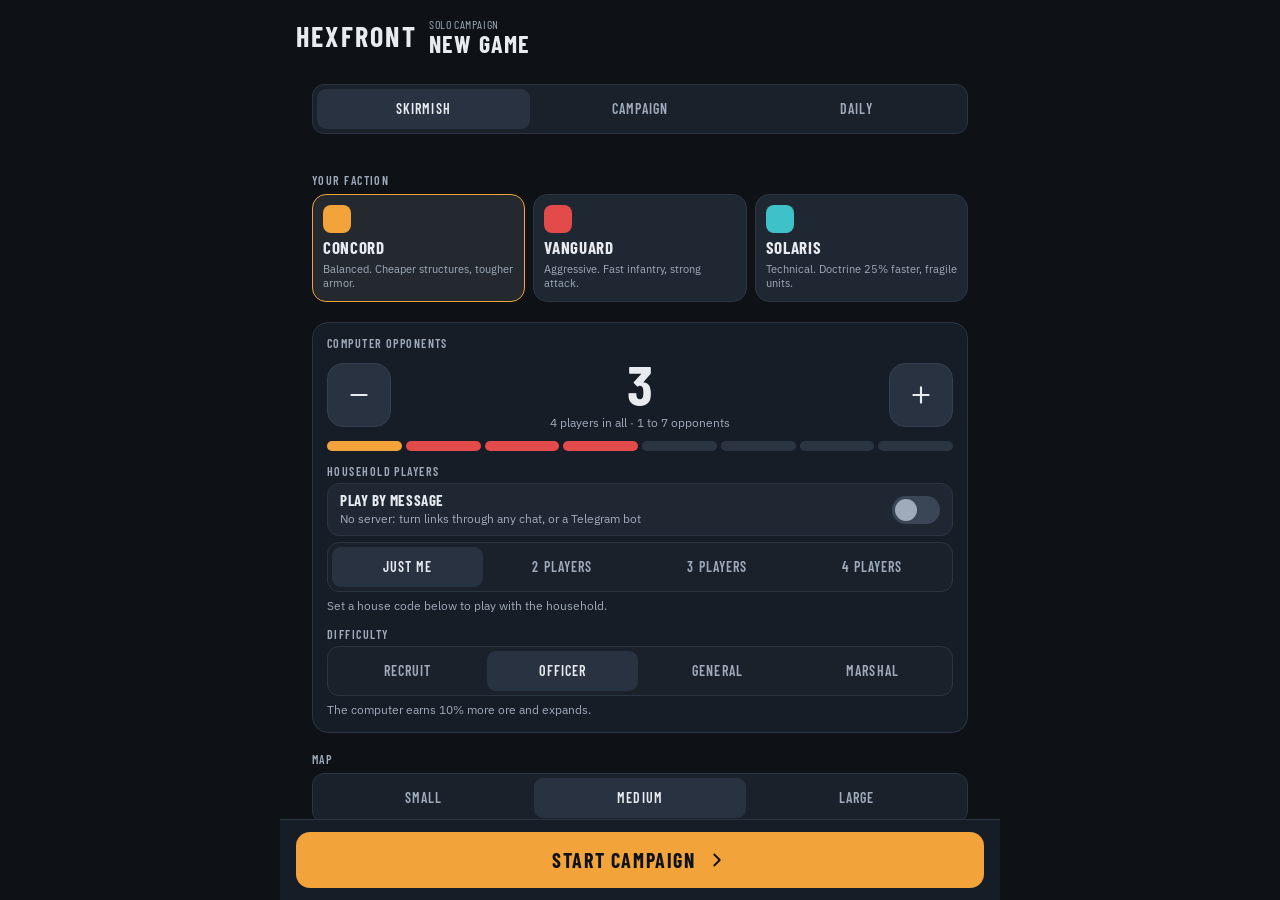
==== commit 11d92357: "Hexfront build 4944a74" ====
--- a/hexfront.html
+++ b/hexfront.html
@@ -14,15 +14,15 @@
 <link rel="preconnect" href="https://fonts.gstatic.com" crossorigin>
 <link rel="stylesheet" href="https://fonts.googleapis.com/css2?family=Barlow+Condensed:wght@500;600;700&family=IBM+Plex+Sans:wght@400;500;600&display=swap">
 <link rel="icon" href="data:image/svg+xml,%3Csvg xmlns=%27http://www.w3.org/2000/svg%27 viewBox=%270 0 64 64%27%3E%3Cpolygon points=%2732,4 56,18 56,46 32,60 8,46 8,18%27 fill=%27%23F2A33A%27/%3E%3C/svg%3E">
-<script type="module" crossorigin>var pp=Object.defineProperty;var mp=(i,e,t)=>e in i?pp(i,e,{enumerable:!0,configurable:!0,writable:!0,value:t}):i[e]=t;var Z=(i,e,t)=>mp(i,typeof e!="symbol"?e+"":e,t);(function(){const e=document.createElement("link").relList;if(e&&e.supports&&e.supports("modulepreload"))return;for(const r of document.querySelectorAll('link[rel="modulepreload"]'))n(r);new MutationObserver(r=>{for(const s of r)if(s.type==="childList")for(const o of s.addedNodes)o.tagName==="LINK"&&o.rel==="modulepreload"&&n(o)}).observe(document,{childList:!0,subtree:!0});function t(r){const s={};return r.integrity&&(s.integrity=r.integrity),r.referrerPolicy&&(s.referrerPolicy=r.referrerPolicy),r.crossOrigin==="use-credentials"?s.credentials="include":r.crossOrigin==="anonymous"?s.credentials="omit":s.credentials="same-origin",s}function n(r){if(r.ep)return;r.ep=!0;const s=t(r);fetch(r.href,s)}})();function d(i,e,...t){const[n,...r]=i.split(/(?=[.#])/),s=document.createElement(n||"div");for(const o of r)o.startsWith(".")?s.classList.add(o.slice(1)):o.startsWith("#")&&(s.id=o.slice(1));if(e)for(const[o,a]of Object.entries(e))a==null||a===!1||(o==="class"?s.className+=(s.className?" ":"")+a:o==="style"&&typeof a=="object"?Object.assign(s.style,a):o.startsWith("on")&&typeof a=="function"?s.addEventListener(o.slice(2).toLowerCase(),a):o==="dataset"?Object.assign(s.dataset,a):o in s&&o!=="list"&&o!=="form"?s[o]=a:s.setAttribute(o,String(a)));return Pd(s,t),s}function Pd(i,e){for(const t of e)t==null||t===!1||(Array.isArray(t)?Pd(i,t):t instanceof Node?i.appendChild(t):i.appendChild(document.createTextNode(String(t))))}function It(i){for(;i.firstChild;)i.removeChild(i.firstChild)}function gp(i,e=20,t=""){const n=document.createElement("div");return n.innerHTML=`<svg viewBox="0 0 24 24" width="${e}" height="${e}" fill="none" stroke="currentColor" stroke-width="2" stroke-linecap="round" stroke-linejoin="round" ${t}>${i}</svg>`,n.firstElementChild}const Hi=i=>Math.round(i).toLocaleString("en-US"),$i=i=>(i>=0?"+":"−")+Math.abs(Math.round(i)),vp={menu:'<path d="M4 7h16M4 12h16M4 17h16"/>',ore:'<path d="M12 3 21 10 12 21 3 10z"/><path d="M3 10h18"/>',power:'<path d="M13 2 4 14h7l-1 8 9-12h-7l1-8z"/>',science:'<path d="M9 3h6M10 3v6L4 20h16L14 9V3"/>',units:'<path d="M12 3 20 6v6c0 5-3.5 8-8 9-4.5-1-8-4-8-9V6z"/>',base:'<path d="M3 21h18M5 21V9l7-5 7 5v12M10 21v-6h4v6"/>',doctrine:'<circle cx="12" cy="12" r="2"/><ellipse cx="12" cy="12" rx="10" ry="4"/><ellipse cx="12" cy="12" rx="10" ry="4" transform="rotate(60 12 12)"/><ellipse cx="12" cy="12" rx="10" ry="4" transform="rotate(120 12 12)"/>',intel:'<path d="M2 12s4-7 10-7 10 7 10 7-4 7-10 7S2 12 2 12z"/><circle cx="12" cy="12" r="3"/>',crosshair:'<circle cx="12" cy="12" r="7"/><path d="M12 2v4M12 18v4M2 12h4M18 12h4"/>',undo:'<path d="M9 14 4 9l5-5M4 9h10a6 6 0 0 1 0 12h-3"/>',move:'<path d="M5 12h14M13 6l6 6-6 6"/>',attack:'<circle cx="12" cy="12" r="8"/><circle cx="12" cy="12" r="3"/><path d="M12 2v3M12 19v3M2 12h3M19 12h3"/>',fortify:'<path d="M3 21V8h18v13M3 13h18M8 8V4h8v4"/>',harvest:'<path d="M12 3 21 10 12 21 3 10z"/><path d="M12 3l-4 7 4 11 4-11-4-7"/>',rally:'<path d="M5 21V4h12l-2 4 2 4H5"/>',close:'<path d="M6 6l12 12M18 6 6 18"/>',back:'<path d="M15 6l-6 6 6 6"/>',chevron:'<path d="M9 6l6 6-6 6"/>',down:'<path d="M6 9l6 6 6-6"/>',play:'<path d="M5 5v14l8-7zM13 5v14l8-7z"/>',pause:'<path d="M8 5v14M16 5v14"/>',resume:'<path d="M6 4v16l14-8z"/>',check:'<path d="M5 12l5 5L20 7"/>',more:'<circle cx="5" cy="12" r="2" fill="currentColor"/><circle cx="12" cy="12" r="2" fill="currentColor"/><circle cx="19" cy="12" r="2" fill="currentColor"/>',plus:'<path d="M12 5v14M5 12h14"/>',minus:'<path d="M5 12h14"/>',warn:'<path d="M12 3 2 21h20zM12 10v5M12 18v.5"/>',globe:'<circle cx="12" cy="12" r="9"/><path d="M3 12h18M12 3c3 3 3 15 0 18M12 3c-3 3-3 15 0 18"/>',lock:'<rect x="5" y="11" width="14" height="10" rx="2"/><path d="M8 11V7a4 4 0 0 1 8 0v4"/>',trash:'<path d="M4 7h16M10 11v6M14 11v6M6 7l1 13h10l1-13M9 7V4h6v3"/>',flag:'<path d="M5 21V4h12l-2 4 2 4H5"/>',save:'<path d="M5 3h11l3 3v15H5zM8 3v6h7V3M8 21v-7h8v7"/>',expand:'<path d="M4 9V4h5M20 9V4h-5M4 15v5h5M20 15v5h-5"/>',collapse:'<path d="M9 4v5H4M15 4v5h5M9 20v-5H4M15 20v-5h5"/>',zoomIn:'<circle cx="11" cy="11" r="7"/><path d="M21 21l-4.5-4.5M11 8v6M8 11h6"/>',zoomOut:'<circle cx="11" cy="11" r="7"/><path d="M21 21l-4.5-4.5M8 11h6"/>',sliders:'<path d="M4 7h10M18 7h2M4 17h2M10 17h10"/><circle cx="16" cy="7" r="2"/><circle cx="8" cy="17" r="2"/>'},O=(i,e=20,t="")=>gp(vp[i],e,t),re={rifles:{id:"rifles",name:"Rifles",abbr:"IN",attack:30,defense:35,moves:2,range:1,cost:150,turns:1,requires:"barracks",tech:null,military:!0,blurb:"Cheap, holds ground well. Better in forest and hills."},armor:{id:"armor",name:"Armor",abbr:"AR",attack:60,defense:50,moves:3,range:1,cost:400,turns:2,requires:"factory",tech:null,military:!0,blurb:"Fast and hard-hitting. Takes cities."},artillery:{id:"artillery",name:"Artillery",abbr:"ART",attack:70,defense:20,moves:2,range:2,cost:500,turns:2,requires:"factory",tech:"rocket_artillery",military:!0,blurb:"Fires two hexes away. Fragile up close."},harvester:{id:"harvester",name:"Harvester",abbr:"HV",attack:0,defense:15,moves:2,range:0,cost:300,turns:2,requires:"refinery",tech:null,military:!1,blurb:"Parks on ore and brings in 30 ore a turn. Build as many as you have ore fields."},mcv:{id:"mcv",name:"Construction vehicle",abbr:"MCV",attack:0,defense:20,moves:2,range:0,cost:700,turns:3,requires:"factory",tech:null,military:!1,blurb:"Drive it to open ground at least three hexes from any base and deploy it into a new base."},commando:{id:"commando",name:"Commando",abbr:"CMD",attack:55,defense:25,moves:3,range:1,cost:600,turns:3,requires:"barracks",tech:"mechanized",military:!0,stealth:!0,hero:!0,blurb:"One per commander. Unseen unless an enemy is adjacent, ignores base defenses, and can sabotage a base: its queue is wiped and its power halved for two turns."},spy:{id:"spy",name:"Spy",abbr:"SPY",attack:0,defense:10,moves:3,range:0,cost:350,turns:2,requires:"barracks",tech:"broadcast",military:!1,stealth:!0,vision:3,faction:"solaris",blurb:"Solaris only. Unseen unless adjacent. Parked next to an enemy base it reveals that base's queue, research and garrison in Intel."},engineer:{id:"engineer",name:"Engineer",abbr:"ENG",attack:0,defense:15,moves:2,range:0,cost:400,turns:2,requires:"barracks",tech:null,military:!1,faction:"concord",blurb:"Concord only. Walks into an enemy base below 50 strength with no garrison and takes it. On your own base it repairs 40 a turn."},skimmer:{id:"skimmer",name:"Skimmer",abbr:"SKM",attack:45,defense:20,moves:4,range:1,cost:550,turns:2,requires:"factory",tech:"rocket_artillery",military:!0,hover:!0,antiAir:!0,blurb:"Hovers: every hex costs one move, water included. Fast, fragile, and its guns track aircraft."},juggernaut:{id:"juggernaut",name:"Juggernaut",abbr:"JUG",attack:75,defense:60,moves:2,range:1,cost:650,turns:3,requires:"factory",tech:"rocket_artillery",military:!0,faction:"vanguard",blurb:"Vanguard only. Slow, heavy, and it takes bases apart."},transport:{id:"transport",name:"Transport",abbr:"TRN",attack:0,defense:20,moves:4,range:0,cost:350,turns:2,requires:"shipyard",tech:null,military:!1,naval:!0,capacity:2,blurb:"Carries two land units. Move a unit onto it to board; move a passenger onto the shore to land."},gunboat:{id:"gunboat",name:"Gunboat",abbr:"GUN",attack:50,defense:30,moves:4,range:2,cost:500,turns:2,requires:"shipyard",tech:null,military:!0,naval:!0,antiAir:!0,blurb:"Shells anything within two hexes of the water, with no return fire from the shore. Also fires on aircraft."},scout:{id:"scout",name:"Recon plane",abbr:"RCN",attack:0,defense:10,moves:6,range:0,cost:300,turns:2,requires:"radar",tech:null,military:!1,air:!0,vision:4,fuel:6,blurb:"Flies over anything and sees four hexes. Six turns of fuel: end a turn on or beside one of your bases to refuel. Out of fuel it loses 34 strength a turn."},bomber:{id:"bomber",name:"Bomber",abbr:"BMB",attack:75,defense:15,moves:5,range:1,cost:700,turns:3,requires:"radar",tech:"rocket_artillery",military:!0,air:!0,fuel:4,blurb:"Flies over anything and hits hard with no return fire, except from anti-air. Cannot take bases. Four turns of fuel: two out, two back, refuelling on or beside a base. SAM sites, Skimmers, Gunboats and the Aegis shoot it down."},aegis:{id:"aegis",name:"Aegis",abbr:"AEG",attack:40,defense:40,moves:3,range:2,cost:500,turns:2,requires:"factory",tech:null,military:!0,antiAir:!0,faction:"concord",blurb:"Concord only. A mobile missile battery: fires two hexes away and shoots at any aircraft that ends a turn within two hexes."},flametank:{id:"flametank",name:"Flame tank",abbr:"FLM",attack:55,defense:40,moves:3,range:1,cost:450,turns:2,requires:"factory",tech:null,military:!0,faction:"vanguard",blurb:"Vanguard only. Half again as strong against infantry and anything in a forest, and sets forests alight."},convoy:{id:"convoy",name:"Convoy",abbr:"CNV",attack:0,defense:20,moves:3,range:0,cost:250,turns:1,requires:"refinery",tech:null,military:!1,blurb:"Runs a trade route between two of your bases and pays ore each time it arrives: the farther apart, the more. Enemies love to raid them."},lancegun:{id:"lancegun",name:"Lance gun",abbr:"LNC",attack:60,defense:15,moves:2,range:3,cost:550,turns:3,requires:"factory",tech:"rocket_artillery",military:!0,faction:"solaris",blurb:"Solaris only. Fires three hexes away, with no return fire. Keep it behind something."}},kt={power:{id:"power",name:"Power plant",cost:300,turns:2,power:50,tech:null,unique:!1,blurb:"+50 power. Fusion doctrine raises this to +120."},refinery:{id:"refinery",name:"Ore refinery",cost:500,turns:3,power:-20,tech:null,unique:!0,blurb:"+20 ore a turn and lets this base train Harvesters, as many as you like."},barracks:{id:"barracks",name:"Barracks",cost:250,turns:2,power:-10,tech:null,unique:!0,blurb:"Trains Rifles."},factory:{id:"factory",name:"War factory",cost:600,turns:3,power:-30,tech:null,unique:!0,blurb:"Trains Armor, Artillery and Construction vehicles for new bases."},radar:{id:"radar",name:"Radar array",cost:400,turns:2,power:-20,tech:"broadcast",unique:!0,blurb:"Sees 5 hexes out from this base."},lab:{id:"lab",name:"Research lab",cost:350,turns:2,power:-15,tech:null,unique:!0,blurb:"+8 science a turn."},wall:{id:"wall",name:"Wall ring",cost:150,turns:1,power:0,tech:null,unique:!0,blurb:"Garrison defends at +40% more."},depot:{id:"depot",name:"Service depot",cost:400,turns:2,power:-15,tech:null,unique:!0,blurb:"Units inside this base's territory repair 25 a turn, even after moving."},campus:{id:"campus",name:"Research campus",cost:600,turns:3,power:-25,tech:"civic_grid",unique:!0,blurb:"+12 science a turn. The road to Orbital launch."},shipyard:{id:"shipyard",name:"Shipyard",cost:450,turns:3,power:-20,tech:null,unique:!0,blurb:"Needs sea within two hexes of the base. Builds Transports and Gunboats."},turret:{id:"turret",name:"Gun turret",cost:250,turns:1,power:-10,tech:null,unique:!0,blurb:"Automated defense. Fires once a turn at an enemy within one hex for 35."},sam:{id:"sam",name:"Missile battery",cost:450,turns:2,power:-20,tech:"rocket_artillery",unique:!0,blurb:"Automated defense. Fires once a turn at an enemy within two hexes for 50."},tesla:{id:"tesla",name:"Tesla coil",cost:500,turns:2,power:-30,tech:"fusion",unique:!0,blurb:"Automated defense. Fires once a turn at an enemy within one hex for 70. Needs power."},super:{id:"super",name:"Superweapon",cost:1200,turns:4,power:-50,tech:"fusion",unique:!0,blurb:"Charges over several turns, then fires your faction's weapon anywhere you have seen: Nuclear strike, Tesla storm or Chrono shift."}},ka={plating:{id:"plating",name:"Reactive plating",cost:800,blurb:"Every military unit defends +10.",requires:"factory"},ordnance:{id:"ordnance",name:"Heavy ordnance",cost:900,blurb:"Every military unit attacks +10.",requires:"factory"},engines:{id:"engines",name:"Turbine engines",cost:700,blurb:"Armor, Artillery, Harvesters and MCVs move +1.",requires:"factory"},optics:{id:"optics",name:"Field optics",cost:500,blurb:"Units see one hex further.",requires:"barracks"}},Kn={concord:{faction:"concord",name:"Chrono shift",charge:6,needsUnit:!0,blurb:"Shifts one of your units and every friendly unit next to it to any explored hex, instantly."},vanguard:{faction:"vanguard",name:"Nuclear strike",charge:8,needsUnit:!1,blurb:"A missile. 90 damage at the center and first ring, 50 at the second, bases take 60, and the ground is scorched."},solaris:{faction:"solaris",name:"Tesla storm",charge:6,needsUnit:!1,blurb:"Lightning chains across up to five enemy units within three hexes of the target, 75 each. A base at the target takes 40."}},_t={ore_processing:{id:"ore_processing",name:"Ore processing",lane:"industry",era:0,cost:60,requires:[],blurb:"Harvesters bring in +25%."},fusion:{id:"fusion",name:"Fusion power",lane:"industry",era:1,cost:140,requires:["ore_processing"],blurb:"Power plants give 120, not 50."},automation:{id:"automation",name:"Automation",lane:"industry",era:2,cost:240,requires:["fusion"],blurb:"Harvesters move 3 and bring in +25% more."},mechanized:{id:"mechanized",name:"Mechanized infantry",lane:"military",era:0,cost:80,requires:[],blurb:"Rifles move 3, Armor moves 4."},rocket_artillery:{id:"rocket_artillery",name:"Rocket artillery",lane:"military",era:1,cost:160,requires:["mechanized"],blurb:"Unlocks Artillery, a range-2 unit."},iron_shield:{id:"iron_shield",name:"Iron shield",lane:"military",era:2,cost:260,requires:["rocket_artillery"],blurb:"Units inside your territory defend at +50%."},broadcast:{id:"broadcast",name:"Broadcast network",lane:"society",era:0,cost:70,requires:[],blurb:"+2 science per base. Unlocks Radar."},civic_grid:{id:"civic_grid",name:"Civic grid",lane:"society",era:1,cost:150,requires:["broadcast"],blurb:"Everything builds one turn faster."},orbital_launch:{id:"orbital_launch",name:"Orbital launch",lane:"society",era:2,cost:320,requires:["civic_grid","fusion"],blurb:"Doctrine victory. Finish it and the war is over."}},yp=["Industrial","Atomic","Information"],Hs={airfield:{name:"Airfield",blurb:"Every four turns a free Skimmer rolls out for whoever holds it."},dam:{name:"Hydro dam",blurb:"+60 power to the holder. The brownout cure."},refinery:{name:"Old refinery",blurb:"The holder's harvesters bring in +40%."}},va={turret:{range:1,dmg:35,powered:!1},sam:{range:2,dmg:50,powered:!1},tesla:{range:1,dmg:70,powered:!0}},an={concord:{id:"concord",name:"Concord",color:"#F2A33A",blurb:"Balanced. Cheaper structures, tougher armor.",structureDiscount:.85,scienceMult:1,unitDefense:5,unitMoves:0},vanguard:{id:"vanguard",name:"Vanguard",color:"#E24B4A",blurb:"Aggressive. Fast infantry, strong attack.",structureDiscount:1,scienceMult:.9,unitDefense:0,unitMoves:1},solaris:{id:"solaris",name:"Solaris",color:"#3FC1C9",blurb:"Technical. Doctrine 25% faster, fragile units.",structureDiscount:1,scienceMult:1.25,unitDefense:-5,unitMoves:0}},xp=["#E24B4A","#3FC1C9","#B88CFF","#6CC47A","#FF7AB6","#F2A33A","#9FABBA"],xi={recruit:{label:"Recruit",income:.85,blurb:"The computer earns 15% less ore and never expands."},officer:{label:"Officer",income:1.1,blurb:"The computer earns 10% more ore and expands."},general:{label:"General",income:1.35,blurb:"The computer earns 35% more ore, uses upgrades and superweapons."},marshal:{label:"Marshal",income:1.6,blurb:"The computer earns 60% more ore and attacks early."}},Bt={small:{label:"Small",cols:22,rows:16,blurb:"Suits 2 or 3 players. Fights start early."},medium:{label:"Medium",cols:30,rows:22,blurb:"Suits 3 to 5 players. Room for one expansion each."},large:{label:"Large",cols:38,rows:28,blurb:"Suits 5 to 8 players. Longer build-up."}},at={sea:{name:"Sea",move:1/0,defense:0,color:1520717,height:.02},plains:{name:"Plains",move:1,defense:0,color:4939582,height:.18},grass:{name:"Grass",move:1,defense:0,color:4156223,height:.18},forest:{name:"Forest",move:2,defense:.25,color:2902574,height:.26},hills:{name:"Hills",move:2,defense:.25,color:6971462,height:.42},mountain:{name:"Mountain",move:1/0,defense:0,color:5591641,height:.9},ore:{name:"Ore field",move:1,defense:0,color:9071136,height:.2},sand:{name:"Sand",move:1,defense:0,color:9075794,height:.14},ruins:{name:"Ruins",move:1,defense:.1,color:7236194,height:.22},burnt:{name:"Burnt ground",move:1,defense:0,color:2762274,height:.16},river:{name:"River",move:1/0,defense:0,color:2776442,height:.06},bridge:{name:"Bridge",move:1,defense:-.1,color:6969924,height:.2}},Ld=["Fort Meridian","Ravenhold","Port Kestrel","Ashgrove","Ironreach","Caldera","Northwatch","Sable Point","Greyhaven","Thornfield","Dunmore","Halcyon","Redoubt","Cinderfall","Lowmarch","Vantage"],bp={rifles:["1st Rifles","2nd Rifles","3rd Rifles","4th Rifles","5th Rifles","6th Rifles","7th Rifles","8th Rifles"],armor:["1st Armor","2nd Armor","3rd Armor Column","4th Armor","5th Armor","6th Armor"],artillery:["Alpha Battery","Bravo Battery","Charlie Battery","Delta Battery"],harvester:["Harvester 1","Harvester 2","Harvester 3","Harvester 4","Harvester 5","Harvester 6"],mcv:["MCV 1","MCV 2","MCV 3","MCV 4"],commando:["Tanya","Volkov","Boris","Nadia"],spy:["Agent Kestrel","Agent Wren","Agent Shrike"],engineer:["Engineer 1","Engineer 2","Engineer 3","Engineer 4"],skimmer:["Skimmer 1","Skimmer 2","Skimmer 3","Skimmer 4"],juggernaut:["Juggernaut 1","Juggernaut 2","Juggernaut 3"],lancegun:["Lance 1","Lance 2","Lance 3"],transport:["Ferry Ada","Ferry Bea","Ferry Cal","Ferry Dee"],gunboat:["Gunboat Kite","Gunboat Tern","Gunboat Gull","Gunboat Skua"],scout:["Recon Swift","Recon Lark","Recon Petrel","Recon Martin"],bomber:["Bomber Anvil","Bomber Hammer","Bomber Maul","Bomber Sledge"],aegis:["Aegis 1","Aegis 2","Aegis 3","Aegis 4"],flametank:["Flame 1","Flame 2","Flame 3","Flame 4"],convoy:["Convoy A","Convoy B","Convoy C","Convoy D","Convoy E"]},_p=30,kl=420,wp=900,Sp=100,Mp=4,Tp=2,Ep=2,Ap=5,Lt=/^[A-Za-z0-9_-]{4,32}$/,Dd="hexfront.settings",Cp=location.protocol.startsWith("http")?"./saves.cgi":"http://utility.vollmars.com/hexfront/saves.cgi",Ud=!!document.querySelector('meta[name="hexfront-standalone"]');function Id(){let i={houseCode:"",commander:"",sound:!0,haptics:!0};try{i={...i,...JSON.parse(localStorage.getItem(Dd)??"null")??{}}}catch{}return(!i.houseCode||!i.commander)&&Rp(i),i}function Fr(i){try{localStorage.setItem(Dd,JSON.stringify(i))}catch{}}function Rp(i){try{const e=[];for(const n of["mahjong.save","kingshoot.save","meowku.save","mazego.save","yarnies.save"]){const r=JSON.parse(localStorage.getItem(n)??"null");r&&r.settings&&e.push(r.settings)}const t=JSON.parse(localStorage.getItem("nonogrammar:settings")??"null");t&&e.push(t);for(const n of e)!i.commander&&n.playerName&&(i.commander=String(n.playerName).slice(0,20)),!i.houseCode&&n.houseCode&&Lt.test(String(n.houseCode))&&(i.houseCode=String(n.houseCode).slice(0,32))}catch{}}function cn(i,e=""){return`${Cp}?house=${encodeURIComponent(i)}${e}`}function En(i){if(!Lt.test(i))throw new Error("House code must be 4 to 32 letters, digits, - or _.")}async function Nd(i){En(i);const e=await fetch(cn(i),{cache:"no-store"});if(!e.ok)throw new Error(`saves ${e.status}`);return(await e.json()).saves??[]}async function ya(i,e){En(i);const t=await fetch(cn(i,`&id=${encodeURIComponent(e)}`),{cache:"no-store"});if(!t.ok)throw new Error(t.status===404?"That campaign is no longer on the server.":`save ${t.status}`);return await t.json()}class Pl extends Error{constructor(e){super("A newer save of this campaign exists on the server."),this.server=e}}async function Rh(i,e,t,n){En(i);const r=await fetch(cn(i),{method:"POST",headers:{"Content-Type":"application/json"},body:JSON.stringify({save:{...e,state:t},rev:n})});if(r.status===409){const s=await r.json().catch(()=>({}));throw s.save?new Pl(s.save):new Error(s.error??"The server refused the save.")}if(!r.ok)throw new Error(`save ${r.status}`);return(await r.json()).save}async function kh(i,e){En(i);const t=await fetch(cn(i,`&id=${encodeURIComponent(e)}&meta=1`),{cache:"no-store"});if(!t.ok)throw new Error(t.status===404?"That campaign is no longer on the server.":`meta ${t.status}`);return(await t.json()).save}async function kp(i,e,t,n){En(i);const r=await fetch(cn(i),{method:"POST",headers:{"Content-Type":"application/json"},body:JSON.stringify({join:{id:e,seat:t,commander:n}})}),s=await r.json().catch(()=>({}));if(!r.ok)throw new Error(s.error??`join ${r.status}`);return s.save}async function Pp(i,e,t,n,r){En(i);const s=await fetch(cn(i),{method:"POST",headers:{"Content-Type":"application/json"},body:JSON.stringify({submit:{id:e,turn:t,seat:n,slice:r}})}),o=await s.json().catch(()=>({}));if(!s.ok)throw new Error(o.error??`submit ${s.status}`);return o.save}async function Lp(i){En(i);const e=await fetch(cn(i,"&board=1"),{cache:"no-store"});if(!e.ok)throw new Error(`board ${e.status}`);return(await e.json()).players??[]}async function Dp(i,e){En(i);const t=await fetch(cn(i),{method:"POST",headers:{"Content-Type":"application/json"},body:JSON.stringify({player:e})});if(!t.ok)throw new Error(`board ${t.status}`);return(await t.json()).players??[]}async function Up(i,e){En(i);const t=await fetch(cn(i,`&day=${encodeURIComponent(e)}`),{cache:"no-store"});if(!t.ok)throw new Error(`daily ${t.status}`);return(await t.json()).solves??[]}async function Ip(i,e){En(i);const t=await fetch(cn(i),{method:"POST",headers:{"Content-Type":"application/json"},body:JSON.stringify({solve:e})});if(!t.ok)throw new Error(`daily ${t.status}`);return(await t.json()).solves??[]}function Fc(){return typeof window<"u"&&window.isSecureContext&&"serviceWorker"in navigator&&"PushManager"in window&&"Notification"in window}async function Np(i){En(i);const e=await fetch(cn(i,"&vapid=1"),{cache:"no-store"});return e.ok?(await e.json()).publicKey??null:null}function Op(i){const e=(i+"=".repeat((4-i.length%4)%4)).replace(/-/g,"+").replace(/_/g,"/"),t=atob(e);return Uint8Array.from(t,n=>n.charCodeAt(0))}async function Fp(i,e){if(!Fc())return{ok:!1,why:"Turn alerts need the HTTPS address and a modern browser."};if(await Notification.requestPermission()!=="granted")return{ok:!1,why:"Notifications were not allowed."};const n=await Np(i);if(!n)return{ok:!1,why:"The server has no push key."};const s=await(await navigator.serviceWorker.ready).pushManager.subscribe({userVisibleOnly:!0,applicationServerKey:Op(n)}),o=await fetch(cn(i),{method:"POST",headers:{"Content-Type":"application/json"},body:JSON.stringify({push:{subscribe:s.toJSON(),commander:e}})});return o.ok?{ok:!0}:{ok:!1,why:`server ${o.status}`}}async function zp(i){if(!Fc())return;const t=await(await navigator.serviceWorker.ready).pushManager.getSubscription();t&&(await fetch(cn(i),{method:"POST",headers:{"Content-Type":"application/json"},body:JSON.stringify({push:{unsubscribe:t.endpoint}})}).catch(()=>{}),await t.unsubscribe())}async function Bp(i,e){await fetch(cn(i),{method:"POST",headers:{"Content-Type":"application/json"},body:JSON.stringify({push:{test:!0,commander:e}})})}async function Hp(i){En(i);const e=await fetch(cn(i,"&dash=1"),{cache:"no-store"});if(!e.ok)throw new Error(`dashboard ${e.status}`);return(await e.json()).campaigns??[]}function Ph(){return{games:0,wins:0,kills:0,bases:0,streak:0,bestStreak:0,doctrines:0,recorded:[]}}async function xa(i,e){En(i);const t=await fetch(cn(i),{method:"POST",headers:{"Content-Type":"application/json"},body:JSON.stringify({delete:e})});if(!t.ok)throw new Error(`delete ${t.status}`);return(await t.json()).saves??[]}function $p(i){const e=Date.now()-Date.parse(i);if(!isFinite(e))return"";const t=Math.round(e/6e4);if(t<1)return"just now";if(t<60)return`${t} min ago`;const n=Math.round(t/60);return n<36?`${n} h ago`:`${Math.round(n/24)} d ago`}function Lh(i,e){const t=i.players[e];return{units:i.units.filter(n=>n.owner===e&&n.hp>0).map(n=>({id:n.id,order:n.order?structuredClone(n.order):null,standing:n.standing?structuredClone(n.standing):null,spare:!!n.spare})),cities:i.cities.filter(n=>n.owner===e).map(n=>({id:n.id,queue:structuredClone(n.queue),rally:n.rally?{...n.rally}:null,focus:n.focus??null})),player:{ore:t.ore,science:t.science,researching:t.researching,upgrades:[...t.upgrades??[]],superTarget:t.superTarget?{...t.superTarget}:null,superCharge:t.superCharge??0,pendingDecisions:structuredClone(i.pendingDecisions??[]),policy:t.policy},offers:(i.offers??[]).filter(n=>n.from===e),roadWorks:(i.roadWorks??[]).filter(n=>n.owner===e).map(n=>structuredClone(n)),relations:Object.fromEntries(Object.entries(i.relations??{}).filter(([n])=>n.split("-").map(Number).includes(e)))}}function $a(i,e,t){const n=i.players[e];if(!n)return;for(const s of t.units??[]){const o=i.units.find(a=>a.id===s.id&&a.owner===e);o&&(o.order=s.order??null,"standing"in s&&(o.standing=s.standing??void 0),"spare"in s&&(s.spare?o.spare=!0:delete o.spare))}for(const s of t.cities??[]){const o=i.cities.find(a=>a.id===s.id&&a.owner===e);o&&Array.isArray(s.queue)&&(o.queue=s.queue),o&&"rally"in s&&(o.rally=s.rally??void 0),o&&s.focus&&(o.focus=s.focus)}const r=t.player??{};if(typeof r.ore=="number"&&(n.ore=r.ore),typeof r.science=="number"&&(n.science=r.science),"researching"in r&&(n.researching=r.researching??null),Array.isArray(r.upgrades)&&(n.upgrades=r.upgrades),"superTarget"in r&&(n.superTarget=r.superTarget??null),typeof r.superCharge=="number"&&(n.superCharge=r.superCharge),r.policy&&(n.policy=r.policy),Array.isArray(r.pendingDecisions)&&(i.pendingDecisions=[...i.pendingDecisions??[],...r.pendingDecisions]),Array.isArray(t.roadWorks)&&(i.roadWorks=[...(i.roadWorks??[]).filter(s=>s.owner!==e),...t.roadWorks.filter(s=>s.owner===e)]),Array.isArray(t.offers)&&(i.offers=[...(i.offers??[]).filter(s=>s.from!==e),...t.offers]),t.relations)for(const[s,o]of Object.entries(t.relations)){const a=(i.relations??{})[s];(!a||o.since>=a.since)&&((i.relations??(i.relations={}))[s]=o)}}const Ll="hexfront.seats";function Gp(i,e){try{const t=JSON.parse(localStorage.getItem(Ll)??"{}");t[i]=e,localStorage.setItem(Ll,JSON.stringify(t))}catch{}}function zc(i){try{const e=JSON.parse(localStorage.getItem(Ll)??"{}");return typeof e[i]=="number"?e[i]:null}catch{return null}}class dr{constructor(e){Z(this,"s");this.s=e>>>0}next(){this.s=this.s+1831565813>>>0;let e=this.s;return e=Math.imul(e^e>>>15,e|1),e^=e+Math.imul(e^e>>>7,e|61),((e^e>>>14)>>>0)/4294967296}int(e){return Math.floor(this.next()*e)}range(e,t){return e+this.next()*(t-e)}pick(e){return e[this.int(e.length)]}shuffle(e){const t=e.slice();for(let n=t.length-1;n>0;n--){const r=this.int(n+1);[t[n],t[r]]=[t[r],t[n]]}return t}get state(){return this.s}}function Vp(i){let e=2166136261;for(let t=0;t<i.length;t++)e^=i.charCodeAt(t),e=Math.imul(e,16777619);return e>>>0}const Od=1,Fd=Math.sqrt(3),qp=(i,e)=>(e+512)*2048+(i+512),ce=i=>qp(i.q,i.r),hr=i=>({q:i%2048-512,r:Math.floor(i/2048)-512}),sr=[{q:1,r:0},{q:1,r:-1},{q:0,r:-1},{q:-1,r:0},{q:-1,r:1},{q:0,r:1}];function Ot(i){return sr.map(e=>({q:i.q+e.q,r:i.r+e.r}))}function F(i,e){const t=i.q-e.q,n=i.r-e.r;return Math.max(Math.abs(t),Math.abs(n),Math.abs(t+n))}function ot(i,e){return i.q===e.q&&i.r===e.r}function Wp(i,e){if(e===0)return[i];const t=[];let n={q:i.q+sr[4].q*e,r:i.r+sr[4].r*e};for(let r=0;r<6;r++)for(let s=0;s<e;s++)t.push(n),n={q:n.q+sr[r].q,r:n.r+sr[r].r};return t}function xn(i,e){const t=[];for(let n=0;n<=e;n++)t.push(...Wp(i,n));return t}function Pa(i,e){return{q:i-(e-(e&1)>>1),r:e}}function zd(i){return{col:i.q+(i.r-(i.r&1)>>1),row:i.r}}function je(i,e=Od){return{x:e*Fd*(i.q+i.r/2),z:e*1.5*i.r}}function Bd(i,e,t=Od){const n=.6666666666666666*e/t,r=(Fd/3*i-e/3)/t;return Dl({q:r,r:n})}function Dl(i){const e=-i.q-i.r;let t=Math.round(i.q),n=Math.round(i.r),r=Math.round(e);const s=Math.abs(t-i.q),o=Math.abs(n-i.r),a=Math.abs(r-e);return s>o&&s>a?t=-n-r:o>a&&(n=-t-r),{q:t,r:n}}function Ul(i,e,t){return{q:i.q+(e.q-i.q)*t,r:i.r+(e.r-i.r)*t}}function le(i,e){const{col:t,row:n}=zd(e);if(!(t<0||n<0||t>=i.cols||n>=i.rows))return i.tiles[n*i.cols+t]}function ft(i){return!!i&&i.terrain!=="sea"&&i.terrain!=="mountain"&&i.terrain!=="river"}function ms(i,e,t){return new Array(e*t).fill(0).map(()=>i.next())}function gs(i,e,t,n,r){const s=Math.floor(n),o=Math.floor(r),a=n-s,l=r-o,c=(h,f)=>i[(f%t+t)%t*e+(h%e+e)%e],u=(h,f,m)=>h+(f-h)*(m*m*(3-2*m));return u(u(c(s,o),c(s+1,o),a),u(c(s,o+1),c(s+1,o+1),a),l)}function Bc(i,e,t,n){const r=[ms(t,6,5),ms(t,12,9),ms(t,24,18)],s=[ms(t,6,5),ms(t,12,9)],o=[];for(let T=0;T<e;T++)for(let y=0;y<i;y++){const S=y/i,C=T/e;let D=.55*gs(r[0],6,5,S*6,C*5)+.3*gs(r[1],12,9,S*12,C*9)+.15*gs(r[2],24,18,S*24,C*18);const R=Math.min(S,1-S)*2,N=Math.min(C,1-C)*2,H=Math.min(1,Math.min(R,N)*2.2);D=D*(.35+.65*H);const z=.6*gs(s[0],6,5,S*6+3,C*5+7)+.4*gs(s[1],12,9,S*12+5,C*9+2);let Q;D<.34?Q="sea":D<.38?Q="sand":D>.78?Q="mountain":D>.66?Q="hills":z>.62?Q="forest":z>.45?Q="grass":Q="plains";const $=Pa(y,T);o.push({q:$.q,r:$.r,terrain:Q,ore:0,owner:null,cityId:null})}const a={cols:i,rows:e,tiles:o},l=o.filter(T=>ft(T)&&T.terrain!=="sand"),c=l.filter(T=>xn(T,2).filter(y=>ft(le(a,y))).length>=15),u=c.length>=n?c:l,h=[],f=T=>{const y=zd(T);return Math.min(y.col,i-1-y.col,y.row,e-1-y.row)};let m=t.pick(u.filter(T=>f(T)>=3))??t.pick(u);for(h.push({q:m.q,r:m.r});h.length<n;){let T=null,y=-1;for(const S of u){if(f(S)<2)continue;const C=Math.min(...h.map(D=>F(D,S)));C>y&&(y=C,T=S)}if(!T)break;h.push({q:T.q,r:T.r})}for(const T of h){const y=le(a,T);y.terrain="plains";for(const D of xn(T,1)){const R=le(a,D);R&&!ft(R)&&(R.terrain="plains")}const S=t.shuffle(xn(T,2).filter(D=>F(D,T)===2));let C=0;for(const D of S){const R=le(a,D);if(R&&ft(R)&&R.terrain!=="ore"&&(R.terrain="ore",R.ore=kl,C++,C>=2))break}}const x=T=>{const y=new Set([ce(T)]),S=[T];for(;S.length;){const C=S.shift();for(const D of Ot(C)){const R=le(a,D);!R||!ft(R)||y.has(ce(D))||(y.add(ce(D)),S.push(D))}}return y};for(let T=1;T<h.length;T++){let y=x(h[0]);if(y.has(ce(h[T])))continue;const S=x(h[T]);let C=null;for(const D of y){const R=hr(D);if(Ot(R).some(N=>{const H=le(a,N);return H&&!ft(H)}))for(const N of S){const H=hr(N),z=F(R,H);(!C||z<C.d)&&(C={a:R,b:H,d:z})}}if(C){for(let D=0;D<=C.d;D++){const R=Dl(Ul(C.a,C.b,C.d?D/C.d:0)),N=le(a,R);N&&!ft(N)&&(N.terrain=N.terrain==="sea"?"sand":"hills")}if(y=x(h[0]),!y.has(ce(h[T])))for(let D=0;D<=C.d;D++)for(const R of xn(Dl(Ul(C.a,C.b,C.d?D/C.d:0)),1)){const N=le(a,R);N&&!ft(N)&&(N.terrain=N.terrain==="sea"?"sand":"hills")}}}const _=Math.floor(l.length*.06);let g=0,b=0;for(;g<_&&b++<4e3;){const T=t.pick(l);if(T.terrain==="ore"||T.terrain==="hills"||h.some(S=>F(S,T)<3))continue;const y=1+t.int(3);for(const S of t.shuffle(xn(T,1)).slice(0,y)){const C=le(a,S);C&&ft(C)&&C.terrain!=="ore"&&!h.some(D=>F(D,C)<3)&&(C.terrain="ore",C.ore=kl,g++)}}const w=o.filter(T=>(T.terrain==="mountain"||T.terrain==="hills")&&!h.some(y=>F(y,T)<4)),p=w.length>=3?i>=30?2:1:0;for(let T=0;T<p;T++){let y=t.pick(w);const S=t.pick(o.filter(D=>D.terrain==="sea"));if(!S)break;const C=[];for(let D=0;D<40;D++){const R=Ot(y).filter(N=>{const H=le(a,N);return H&&ft(H)&&H.terrain!=="ore"&&!h.some(z=>F(z,N)<3)&&!C.some(z=>z.q===N.q&&z.r===N.r)}).sort((N,H)=>F(N,S)-F(H,S)+(t.next()-.5));if(!R.length||(y=R[0],C.push(y),Ot(y).some(N=>le(a,N)?.terrain==="sea")))break}C.length<5||C.forEach((D,R)=>{const N=le(a,D);N.terrain=R%4===2?"bridge":"river"})}for(let T=1;T<h.length;T++)if(!(()=>{const S=new Set([ce(h[0])]),C=[h[0]];for(;C.length;){const D=C.shift();for(const R of Ot(D)){const N=le(a,R);!N||!ft(N)||S.has(ce(R))||(S.add(ce(R)),C.push(R))}}return S})().has(ce(h[T]))){for(const S of o)if(S.terrain==="river"&&(S.terrain="bridge",(()=>{const D=new Set([ce(h[0])]),R=[h[0]];for(;R.length;){const N=R.shift();for(const H of Ot(N)){const z=le(a,H);!z||!ft(z)||D.has(ce(H))||(D.add(ce(H)),R.push(H))}}return D})().has(ce(h[T]))))break}const v=["airfield","dam","refinery"];for(const T of v){const y=o.filter(S=>(S.terrain==="plains"||S.terrain==="grass"||S.terrain==="sand")&&h.every(C=>F(C,S)>=4)&&!S.site);if(!y.length)break;y.sort((S,C)=>{const D=h.map(N=>F(N,S)).sort((N,H)=>N-H),R=h.map(N=>F(N,C)).sort((N,H)=>N-H);return D[1]-D[0]-(R[1]-R[0])+(t.next()-.5)*2}),y[0].site=T}const E=Math.max(2,Math.floor(l.length*.02));let M=0,A=0;for(;M<E&&A++<2e3;){const T=t.pick(l);T.terrain!=="plains"&&T.terrain!=="grass"&&T.terrain!=="sand"||h.some(y=>F(y,T)<4)||(T.terrain="ruins",M++)}return{tiles:o,starts:h}}function Hd(i,e){return i<e?`${i}-${e}`:`${e}-${i}`}function Qn(i,e,t){return e===t?{status:"pact",since:0}:i.relations?.[Hd(e,t)]??{status:"war",since:0}}function bt(i,e,t){return e!==t&&Qn(i,e,t).status==="war"}function Yr(i,e,t,n,r){(i.relations??(i.relations={}))[Hd(e,t)]={status:n,until:r,since:i.turn}}function De(i,e){return i.units.find(t=>t.q===e.q&&t.r===e.r&&t.hp>0&&t.aboard===void 0)}function $d(i,e){return i.units.filter(t=>t.aboard===e&&t.hp>0)}function ba(i,e){return xn(e,2).some(t=>le(i,t)?.terrain==="sea")}function $e(i,e){return i.cities.find(t=>t.q===e.q&&t.r===e.r)}function wt(i,e){return i.units.find(t=>t.id===e)}function Gr(i,e){return i.cities.find(t=>t.id===e)}function ri(i,e){return i.techs.includes(e)}function ra(i,e){const t=i.players[e.owner];if(e.stunned===i.turn)return 0;let n=re[e.type].moves;return e.type==="rifles"&&(n+=an[t.faction].unitMoves),ri(t,"mechanized")&&(e.type==="rifles"||e.type==="armor")&&(n+=1),ri(t,"automation")&&e.type==="harvester"&&(n+=1),t.upgrades?.includes("engines")&&(e.type==="armor"||e.type==="artillery"||e.type==="harvester"||e.type==="mcv")&&(n+=1),La(i)&&!re[e.type].naval&&!re[e.type].hover&&(n=Math.max(1,n-1)),n}function _a(i){return(i.fights??0)>=3}function Hc(i){if(La(i))return"snow";const e=((i.config.seed>>>3)+i.turn*7919)%11;return e<6?"clear":e<9?"rain":"fog"}function La(i){return(i.turn-1)%24>=18}function $s(i,e){const t=i.players[e.owner];return(re[e.type].attack+(t.upgrades?.includes("ordnance")&&re[e.type].military?10:0)+(_a(e)?10:0))*(.5+.5*e.hp/100)}function Gs(i,e,t){const n=i.players[e.owner];let r=re[e.type].defense+an[n.faction].unitDefense+(n.upgrades?.includes("plating")&&re[e.type].military?10:0)+(_a(e)?10:0);const s=le(i,e);let o=s?at[s.terrain].defense:0;e.fortified&&(o+=.25);const a=$e(i,e);return a&&a.owner===e.owner&&t?.type!=="commando"&&(o+=.3,a.structures.includes("wall")&&(o+=.4)),ri(n,"iron_shield")&&s?.owner===e.owner&&(o+=.5),r*(1+o)*(.5+.5*e.hp/100)}function Xp(i,e){let t=30;return e.structures.includes("wall")&&(t*=1.4),e.focus==="fortress"&&(t*=1.3),i.players[e.owner]?.perk==="bulwark"&&(t*=1.3),t*(.5+.5*e.hp/100)}function Vs(i,e,t){const n=30*Math.exp((i-e)/25);return Math.max(5,Math.min(100,Math.round(n*(.85+t*.3))))}function es(i,e){return re[i.type].attack<=0?!1:re[e.type].air?!!re[i.type].antiAir:!0}function Dh(i,e,t){const n=$s(i,e),r=Gs(i,t);return 1/(1+Math.exp(-(n-r)/12))}function ni(i,e){const t=i.players[e];let n=0,r=0;for(const s of i.cities){if(s.owner!==e)continue;let o=0;s.capital&&(o+=Sp);for(const a of s.structures){const l=kt[a];l.power>0?o+=a==="power"&&ri(t,"fusion")?120:l.power:r-=l.power}n+=(s.sabotaged??0)>0?Math.floor(o/2):o}return i.siteHolders?.dam===e&&(n+=60),{capacity:n,draw:r}}function Yp(i,e){const t=i.players[e.owner];let n=_p;return ri(t,"ore_processing")&&(n*=1.25),ri(t,"automation")&&(n*=1.25),i.siteHolders?.refinery===e.owner&&(n*=1.4),t.perk==="prospector"&&(n*=1.2),i.cities.some(r=>r.owner===e.owner&&r.focus==="mining"&&F(r,e)<=2)&&(n*=1.25),La(i)&&(n*=.75),Math.round(n)}function $c(i,e){const t=i.players[e];let n=0;for(const r of i.units){if(r.owner!==e||r.type!=="harvester"||r.hp<=0)continue;const s=le(i,r);s&&s.terrain==="ore"&&s.ore>0&&(n+=Yd(i,r,s.ore))}for(const r of i.cities)r.owner===e&&(n+=15+r.pop*3,r.structures.includes("refinery")&&(n+=30));return t.human||(n*=xi[i.config.difficulty].income),Math.round(n)}function qs(i,e){const t=i.players[e];let n=0;for(const r of i.cities)r.owner===e&&(n+=Mp,ri(t,"broadcast")&&(n+=2),r.structures.includes("lab")&&(n+=8),r.structures.includes("campus")&&(n+=12));return Math.round(n*an[t.faction].scienceMult*(t.perk==="scholar"?1.25:1))}function so(i,e,t){const n=i.players[e];return Math.round(kt[t].cost*an[n.faction].structureDiscount*(n.perk==="quartermaster"?.85:1)/10)*10}function wa(i,e,t,n,r="structure"){const s=i.players[e];let o=t;return ri(s,"civic_grid")&&(o-=1),r==="unit"&&n?.focus==="industry"&&(o-=1),Math.max(1,o)}function Gc(i,e,t){const n=i.players[e],r=ka[t];return n.upgrades?.includes(t)?{ok:!1,why:"Owned"}:i.cities.some(s=>s.owner===e&&s.structures.includes(r.requires))?n.ore<r.cost?{ok:!1,why:"Not enough ore"}:{ok:!0}:{ok:!1,why:`Needs a ${kt[r.requires].name}`}}function Gd(i,e,t){if(!Gc(i,e,t).ok)return!1;const n=i.players[e];return n.ore-=ka[t].cost,(n.upgrades??(n.upgrades=[])).push(t),!0}function Vc(i,e){const t=i.players[e];return oo(i,e)&&(t.superCharge??0)>=Kn[t.faction].charge}function oo(i,e){return i.config.superweapons&&i.cities.some(t=>t.owner===e&&t.structures.includes("super"))}function Ws(i,e,t){const n=kt[t],r=i.players[e.owner];return t==="super"&&!i.config.superweapons?{ok:!1,why:"Off in this game"}:t==="shipyard"&&!ba(i,e)?{ok:!1,why:"Needs sea within 2 hexes"}:t==="super"&&i.cities.some(s=>s.owner===e.owner&&(s.structures.includes("super")||s.queue.some(o=>o.id==="super")))?{ok:!1,why:"One per commander"}:n.tech&&!ri(r,n.tech)?{ok:!1,why:`Needs ${_t[n.tech].name}`}:n.unique&&(e.structures.includes(t)||e.queue.some(s=>s.kind==="structure"&&s.id===t))?{ok:!1,why:"Already built"}:r.ore<so(i,e.owner,t)?{ok:!1,why:"Not enough ore"}:{ok:!0}}function Xs(i,e,t){const n=re[t],r=i.players[e.owner];return n.requires&&!e.structures.includes(n.requires)?{ok:!1,why:`Needs ${kt[n.requires].name}`}:n.tech&&!ri(r,n.tech)?{ok:!1,why:`Needs ${_t[n.tech].name}`}:n.faction&&n.faction!==r.faction?{ok:!1,why:`${an[n.faction].name} only`}:n.hero&&(i.units.some(s=>s.owner===e.owner&&s.type===t&&s.hp>0)||i.cities.some(s=>s.owner===e.owner&&s.queue.some(o=>o.id===t)))?{ok:!1,why:"One at a time"}:r.ore<n.cost?{ok:!1,why:"Not enough ore"}:{ok:!0}}function Ys(i,e,t){const n=i.players[e.owner];if(t.kind==="structure"){const r=t.id;if(!Ws(i,e,r).ok)return!1;n.ore-=so(i,e.owner,r);const s=wa(i,e.owner,kt[r].turns);e.queue.push({kind:"structure",id:r,turnsLeft:s,turnsTotal:s})}else{const r=t.id;if(!Xs(i,e,r).ok)return!1;n.ore-=re[r].cost;const s=wa(i,e.owner,re[r].turns,e,"unit");e.queue.push({kind:"unit",id:r,turnsLeft:s,turnsTotal:s})}return!0}function Vd(i){return Math.max(0,i.turnsLeft-1)*100}function qd(i,e,t){const n=e.queue[t];if(!n||n.turnsLeft<=1)return!1;const r=i.players[e.owner],s=Vd(n);return r.ore<s?!1:(r.ore-=s,n.turnsLeft=1,!0)}function jp(i,e,t){const n=e.queue[t];if(!n)return;const r=i.players[e.owner],s=n.kind==="structure"?so(i,e.owner,n.id):re[n.id].cost;r.ore+=n.turnsLeft===n.turnsTotal?s:Math.floor(s/2),e.queue.splice(t,1)}function ao(i){return Object.keys(_t).filter(e=>!i.techs.includes(e)&&_t[e].requires.every(t=>i.techs.includes(t)))}function Wd(i){for(const e of i.players){e.visible=new Set;const t=(r,s)=>{for(const o of xn(r,s))if(le(i,o)){const a=ce(o);e.visible.add(a),e.explored.add(a)}},n=(e.upgrades?.includes("optics")?1:0)-(Hc(i)==="fog"?1:0);for(const r of i.units)if(r.owner===e.index&&r.hp>0&&r.aboard===void 0){const s=le(i,r);t(r,Math.max(1,(re[r.type].vision??Ep)+n+(s?.terrain==="hills"?1:0)))}for(const r of i.cities)r.owner===e.index&&t(r,r.structures.includes("radar")?Ap:Tp)}for(const e of i.players)for(const t of i.players)if(!(e.index>=t.index||Qn(i,e.index,t.index).status!=="pact")){for(const n of t.visible)e.visible.add(n),e.explored.add(n);for(const n of e.visible)t.visible.add(n),t.explored.add(n)}for(const e of i.players){if(!e.human)continue;const t=e.lastSeen??(e.lastSeen={});for(const n of i.units)n.owner===e.index||n.hp<=0||n.aboard!==void 0||Qn(i,e.index,n.owner).status==="pact"||$t(i,e.index,n)&&(t[n.id]={type:n.type,owner:n.owner,q:n.q,r:n.r,turn:i.turn});for(const[n,r]of Object.entries(t)){const s=i.units.find(a=>a.id===+n);(!(s&&s.hp>0&&$t(i,e.index,s))&&e.visible.has(ce(r))||i.turn-r.turn>15||s&&s.hp<=0&&e.visible.has(ce(r)))&&delete t[+n]}}}function $t(i,e,t){return t.owner===e||Qn(i,e,t.owner).status==="pact"?!0:i.players[e].visible.has(ce(t))?!re[t.type].stealth||t.exposed===i.turn?!0:i.units.some(n=>n.owner===e&&n.hp>0&&F(n,t)<=1)||i.cities.some(n=>n.owner===e&&F(n,t)<=1):!1}function Xn(i,e,t){return i.players[e].visible.has(ce(t))}function Xd(i){const e=i.structures.filter(t=>t!=="wall").length;return i.pop>=10&&e>=6?3:i.pop>=6||e>=4?2:1}function Uh(i,e,t){return e.pop>=t?0:t>10?null:((3-(i.turn-e.founded))%4+4)%4+1+4*(t-e.pop-1)}function Yd(i,e,t){return Math.max(0,Math.min(Yp(i,e),e.spare?t-1:t))}function Ds(i){for(const e of i.tiles)e.owner=null,e.cityId=null;for(const e of i.cities){const t=Xd(e);for(const r of xn(e,t)){const s=le(i,r);if(!(!s||s.terrain==="sea")){if(s.cityId!==null){const o=Gr(i,s.cityId);if(F(o,r)<=F(e,r))continue}s.owner=e.owner,s.cityId=e.id}}const n=le(i,e);n.owner=e.owner,n.cityId=e.id}}function sa(i){return i.fuel??re[i.type].fuel??0}function Jp(i,e){return i.cities.some(t=>t.owner===e.owner&&F(t,e)<=1)}function Un(i,e){return i.units.filter(t=>t.owner===e&&t.hp>0&&!t.order&&!t.standing&&t.aboard===void 0&&!(t.type==="harvester"&&fr(i,t)))}function js(i,e){const t=e.standing;if(!t||e.hp<=0||e.aboard!==void 0)return;const n=re[e.type].military,r=o=>n?i.units.filter(a=>a.hp>0&&a.aboard===void 0&&bt(i,e.owner,a.owner)&&F(a,o)<=2&&$t(i,e.owner,a)).sort((a,l)=>F(a,e)-F(l,e))[0]:void 0,s=o=>{e.order={kind:"attack",target:{q:o.q,r:o.r},targetUnit:o.id}};if(t.kind==="trade"&&t.at&&t.from){const o=$e(i,t.at),a=$e(i,t.from);if(!o||!a||o.owner!==e.owner||a.owner!==e.owner){e.standing=void 0,e.order=null;return}e.order=F(e,t.at)<=1?null:{kind:"move",target:{...t.at}};return}if(t.kind==="patrol"&&t.at&&t.from){const o=r(e);if(o){s(o);return}if(ot(e,t.at)||F(e,t.at)<=1&&De(i,t.at)){const a=t.at;t.at=t.from,t.from=a}e.order={kind:"move",target:{...t.at}}}else if(t.kind==="guard"&&t.at){const o=r(t.at);if(o){s(o);return}e.order=ot(e,t.at)?n?{kind:"fortify"}:null:{kind:"move",target:{...t.at}}}else if(t.kind==="escort"&&t.unit!==void 0){const o=wt(i,t.unit);if(!o||o.hp<=0||o.owner!==e.owner){e.standing=void 0,e.order=null;return}const a=r(o);if(a){s(a);return}const l=o.order?.target&&o.order.kind!=="attack"?o.order.target:{q:o.q,r:o.r};if(F(e,l)<=1&&!ot(e,l)){e.order=n?{kind:"fortify"}:null;return}const c=xn(l,2).filter(u=>!ot(u,l)&&le(i,u)&&ft(le(i,u))&&!De(i,u)&&!($e(i,u)&&$e(i,u).owner!==e.owner)).sort((u,h)=>F(u,l)-F(h,l)||F(u,e)-F(h,e))[0];e.order=c?{kind:"move",target:c}:null}}function fr(i,e){const t=le(i,e);return!!t&&t.terrain==="ore"&&t.ore>0}function qc(i,e){return i.tiles.filter(t=>t.terrain==="ore"&&t.ore>0&&t.owner===e).length}function Wc(i){return Math.max(4,Math.round(i.tiles.filter(e=>e.terrain==="ore"&&e.ore>0).length*.35))}function lo(i,e){const t=i.players[e];if(!t.alive)return 0;const r=(i.history??[]).reduce((s,o)=>s+(o.players[e]?.kills??0),0);return i.cities.filter(s=>s.owner===e).length*12+i.units.filter(s=>s.owner===e&&s.hp>0).length*2+t.techs.length*8+Math.floor(t.ore/100)+r*3}const jd={sea:"s",plains:"p",grass:"g",forest:"f",hills:"h",mountain:"m",ore:"o",sand:"a",ruins:"u",burnt:"b",river:"r",bridge:"x"},Zp=Object.fromEntries(Object.entries(jd).map(([i,e])=>[e,i]));function Js(i){let e="";for(let t=0;t<i.terrain.length;){let n=t;for(;n<i.terrain.length&&i.terrain[n]===i.terrain[t];)n++;e+=(n-t>1?String(n-t):"")+jd[i.terrain[t]],t=n}return`M1${i.size[0]}.${e}.${i.starts.join(",")}`}function Il(i){const e=/^M1([sml])\.([0-9a-z]+)\.([0-9,]*)$/.exec(i.trim());if(!e)return null;const t={s:"small",m:"medium",l:"large"}[e[1]],{cols:n,rows:r}=Bt[t],s=[];for(const a of e[2].match(/\d*[a-z]/g)??[]){const l=Zp[a.slice(-1)];if(!l)return null;const c=a.length>1?Number(a.slice(0,-1)):1;for(let u=0;u<c;u++)s.push(l)}if(s.length!==n*r)return null;const o=e[3]?e[3].split(",").map(Number).filter(a=>Number.isInteger(a)&&a>=0&&a<s.length):[];return{size:t,terrain:s,starts:o}}function Ih(i,e="plains"){const{cols:t,rows:n}=Bt[i];return{size:i,terrain:Array.from({length:t*n},()=>e),starts:[]}}function Jd(i){const{cols:e,rows:t}=Bt[i],n=[];for(let r=0;r<t;r++)for(let s=0;s<e;s++)n.push(Pa(s,r));return n}function Kp(i,e){const n=Jd(i.size).map((o,a)=>({q:o.q,r:o.r,terrain:i.terrain[a],ore:i.terrain[a]==="ore"?kl:0,owner:null,cityId:null})),r=i.starts.filter(o=>n[o]&&!["sea","mountain","river"].includes(n[o].terrain)).slice(0,e).map(o=>({q:n[o].q,r:n[o].r})),s=n.filter(o=>!["sea","mountain","river","ore"].includes(o.terrain));for(;r.length<e&&s.length;){const o=s.reduce((a,l)=>{const c=Math.min(...r.map(u=>F(u,l)),99);return c>a.d?{t:l,d:c}:a},{t:s[0],d:-1}).t;r.push({q:o.q,r:o.r})}for(const o of r){const a=n.find(l=>l.q===o.q&&l.r===o.r);a.terrain!=="plains"&&a.terrain!=="grass"&&(a.terrain="plains")}return{tiles:n,starts:r}}const Nh=["Marshal Vex","General Okafor","Commander Ilse","Director Quill","Warlord Brask","Admiral Sato","Colonel Dray"];function Xc(i){const e=new dr(i.seed),t=i.customMap?Il(i.customMap):null;t&&(i={...i,mapSize:t.size});const n=Bt[i.mapSize],r=Math.max(1,Math.min(4,i.humans??1)),s=r+i.opponents,{tiles:o,starts:a}=t?Kp(t,s):Bc(n.cols,n.rows,e,s),l=["concord","vanguard","solaris"],c=[],u=new Set;for(let m=0;m<s;m++){const x=m<r,_=m===0?i.faction:l[(l.indexOf(i.faction)+m)%3];let g=an[_].color;u.has(g)&&(g=xp.find(b=>!u.has(b))??g),u.add(g),c.push({index:m,name:x?r===1?"You":i.commanders?.[m]||`Commander ${m+1}`:Nh[(m-r)%Nh.length],faction:_,human:x,color:g,ore:wp,science:0,researching:null,techs:[],alive:!0,explored:new Set,visible:new Set,policy:"balanced",unitCounts:{},upgrades:[],superCharge:0,superTarget:null,persona:x?void 0:["rusher","turtle","expander"][(m+i.seed)%3]})}const h={id:Zd(),name:`${an[i.faction].name} · ${n.label} · ${i.opponents} rival${i.opponents===1?"":"s"}`,config:i,turn:1,phase:"command",cols:n.cols,rows:n.rows,tiles:o,players:c,units:[],cities:[],nextId:1,winner:null,winReason:null,log:[],history:[],replay:[],pendingDecisions:[],relations:{},offers:[],events:[],oreHold:{}},f=e.shuffle(Ld);if(a.forEach((m,x)=>{const _={id:h.nextId++,owner:x,name:x===0?"Fort Meridian":f[x%f.length],q:m.q,r:m.r,pop:3,capital:!0,structures:["barracks"],queue:[],founded:1,hp:100};_.name==="Fort Meridian"&&x!==0&&(_.name=f[(x+5)%f.length]),h.cities.push(_),Jr(h,x,"rifles",m);const g=Ot(m).find(b=>ft(le(h,b)));g&&Jr(h,x,"harvester",g)}),i.perk&&(c[0].perk=i.perk,i.perk==="aegis")){const m=h.cities[0],x=Ot(m).filter(_=>ft(le(h,_))&&!h.units.some(g=>g.q===_.q&&g.r===_.r))[0];x&&Jr(h,0,"aegis",x)}if(i.coop&&r>1)for(let m=0;m<r;m++)for(let x=m+1;x<r;x++)(h.relations??(h.relations={}))[`${m}-${x}`]={status:"pact",since:1};return Ds(h),Wd(h),h}function jr(i,e,t){const n=le(i,e);if(!n||!ft(n))return{ok:!1,why:"Needs open ground"};const r=i.cities.find(s=>Qp(s,e)<3);return r?{ok:!1,why:`Too close to ${r.name}`}:n.owner!==null&&n.owner!==t?{ok:!1,why:"Inside rival territory"}:{ok:!0}}function Qp(i,e){const t=i.q-e.q,n=i.r-e.r;return Math.max(Math.abs(t),Math.abs(n),Math.abs(t+n))}function em(i,e,t){const n=new Set(i.cities.map(o=>o.name)),r=Ld.find(o=>!n.has(o))??`Outpost ${i.cities.length+1}`,s={id:i.nextId++,owner:e,name:r,q:t.q,r:t.r,pop:2,capital:!1,structures:[],queue:[],founded:i.turn,hp:60};return i.cities.push(s),s}function Jr(i,e,t,n){const r=i.players[e];r.unitCounts||(r.unitCounts={});const s=r.unitCounts[t]??0;r.unitCounts[t]=s+1;const o=bp[t],a=u=>`${u}${u%10===1&&u%100!==11?"st":u%10===2&&u%100!==12?"nd":u%10===3&&u%100!==13?"rd":"th"}`,l=s<o.length?o[s]:t==="harvester"?`Harvester ${s+1}`:t==="artillery"?`Battery ${s+1}`:t==="armor"||t==="rifles"?`${a(s+1)} ${t==="armor"?"Armor":"Rifles"}`:`${re[t].name} ${s+1}`,c={id:i.nextId++,owner:e,type:t,q:n.q,r:n.r,hp:100,fortified:!1,order:null,name:l,...re[t].fuel?{fuel:re[t].fuel}:{}};return i.units.push(c),c}function tm(i){return structuredClone(i)}function zr(i){return JSON.stringify(i,(e,t)=>t instanceof Set?{__set:Array.from(t)}:t)}function Mi(i){const e=JSON.parse(i,(t,n)=>n&&typeof n=="object"&&"__set"in n?new Set(n.__set):n);e.id||(e.id=Zd()),e.name||(e.name=`${an[e.config.faction].name} · ${Bt[e.config.mapSize].label} · ${e.config.opponents} rival${e.config.opponents===1?"":"s"}`);for(const t of e.players)t.unitCounts||(t.unitCounts={}),t.upgrades||(t.upgrades=[]),t.superCharge===void 0&&(t.superCharge=0),t.superTarget===void 0&&(t.superTarget=null);return e.history||(e.history=[]),e.replay||(e.replay=[]),e.pendingDecisions||(e.pendingDecisions=[]),e.relations||(e.relations={}),e.offers||(e.offers=[]),e.events||(e.events=[]),e.oreHold||(e.oreHold={}),e}function Zd(){const i=new Uint8Array(12);return globalThis.crypto.getRandomValues(i),Array.from(i,e=>e.toString(16).padStart(2,"0")).join("")}function nr(i,e,t,n){const r=le(i,e);return r?n&&re[n.type].air?{passable:!0,move:1}:n&&re[n.type].hover?{passable:r.terrain!=="mountain",move:1}:n&&re[n.type].naval?{passable:r.terrain==="sea"||t!==void 0&&!i.players[t].explored.has(ce(e)),move:1}:t!==void 0&&!i.players[t].explored.has(ce(e))?{passable:!0,move:1}:{passable:ft(r),move:at[r.terrain].move}:{passable:!1,move:1/0}}function Rs(i,e,t=!1){const n=re[i.type];return n.hover||n.air||n.naval?1:t?.5:at[e].move}function or(i,e,t,n,r){const s=re[n.type];if(s.air||s.hover||s.naval)return!1;const o=le(i,e),a=le(i,t);return!o?.road||!a?.road?!1:r===void 0||i.players[r].explored.has(ce(t))}function vn(i,e){return re[i.type].air?!0:re[i.type].naval?e==="sea":(re[i.type].hover||e!=="sea")&&e!=="mountain"}function zi(i,e,t){if(re[e.type].naval||re[e.type].hover||re[e.type].air)return;const n=De(i,t);return!n||n.owner!==e.owner||!re[n.type].capacity?void 0:(re[n.type].capacity??0)-i.units.filter(s=>s.aboard===n.id&&s.hp>0).length>0?n:void 0}function nm(i,e,t,n="plan",r){const s={q:e.q,r:e.r},o=new Map;o.set(ce(s),{cost:0,prev:null});const a=[{k:ce(s),h:s,cost:0}];for(;a.length;){a.sort((c,u)=>c.cost-u.cost);const l=a.shift();if(!(o.get(l.k).cost<l.cost))for(const c of Ot(l.h)){const u=nr(i,c,r,e),h=zi(i,e,c);if(!u.passable&&!h)continue;const f=De(i,c);if(f&&f.owner!==e.owner)continue;const m=$e(i,c);if(m&&m.owner!==e.owner&&!nt(e)||m&&m.owner!==e.owner&&n==="plan")continue;const x=h?1:or(i,l.h,c,e,r)?.5:u.move;if(h){const w=l.cost+x;if(w<=t){const p=ce(c),v=o.get(p);(!v||v.cost>w)&&o.set(p,{cost:w,prev:l.k})}continue}const _=l.cost+x;if(_>t)continue;const g=ce(c),b=o.get(g);(!b||b.cost>_)&&(o.set(g,{cost:_,prev:l.k}),a.push({k:g,h:c,cost:_}))}}return o}function nt(i){return re[i.type].military}function on(i,e,t,n=!0,r,s){const o={q:e.q,r:e.r},a=ce(o),l=ce(t);if(a===l)return[];const c=i.tiles.some(g=>g.road)?.5:1,u=new Map([[a,0]]),h=new Map,f=[{k:a,f:F(o,t)}],m=new Set;for(;f.length;){f.sort((w,p)=>w.f-p.f);const g=f.shift();if(g.k===l)break;if(m.has(g.k))continue;m.add(g.k);const b=hr(g.k);for(const w of Ot(b)){const p=nr(i,w,s,e),v=ce(w),E=v===l;if(!p.passable&&!(E&&zi(i,e,w))||r&&r.has(v)&&!E)continue;const M=De(i,w);if(M&&M.owner!==e.owner&&!(E&&n))continue;const A=$e(i,w);if(A&&A.owner!==e.owner&&!(E&&n&&(nt(e)||e.type==="engineer"))||A&&re[e.type].naval)continue;const T=M&&M.owner===e.owner&&M.id!==e.id&&!E?2:0,y=u.get(g.k)+(or(i,b,w,e,s)?.5:p.move)+T;(!u.has(v)||u.get(v)>y)&&(u.set(v,y),h.set(v,g.k),f.push({k:v,f:y+F(w,t)*c}))}}if(!h.has(l))return null;const x=[];let _=l;for(;_!==a;)x.push(hr(_)),_=h.get(_);return x.reverse()}const co=15,Zs=3;function im(i,e,t,n){const r=ce(t),s=ce(n),o=new Map([[r,0]]),a=new Map,l=[{k:r,f:0}],c=new Set;for(;l.length;){l.sort((m,x)=>m.f-x.f);const f=l.shift();if(f.k===s)break;if(!c.has(f.k)){c.add(f.k);for(const m of Ot(hr(f.k))){const x=le(i,m),_=ce(m);if(!x||!ft(x)||!i.players[e].explored.has(_)||x.owner!==null&&x.owner!==e)continue;const g=x.road?.3:at[x.terrain].move,b=o.get(f.k)+g;(!o.has(_)||o.get(_)>b)&&(o.set(_,b),a.set(_,f.k),l.push({k:_,f:b+F(m,n)*.3}))}}}if(!a.has(s))return null;const u=[];let h=s;for(;h!==r;)u.push(hr(h)),h=a.get(h);return u.push(hr(r)),u.reverse()}function Kd(i,e,t,n){if(t.id===n.id)return{ok:!1,why:"Pick a different base."};if(t.owner!==e||n.owner!==e)return{ok:!1,why:"Both ends must be your bases."};if((i.roadWorks??[]).some(a=>a.owner===e&&a.to===`${t.id}-${n.id}`))return{ok:!1,why:"That road is already being built."};const r=im(i,e,t,n);if(!r)return{ok:!1,why:"No route that stays out of rival territory."};const s=r.filter(a=>!le(i,a).road);if(!s.length)return{ok:!1,why:"Those bases are already joined by road."};const o=s.length*co;return i.players[e].ore<o?{ok:!1,why:`Needs ${o} ore.`,hexes:s,cost:o}:{ok:!0,hexes:s,cost:o}}function Qd(i,e,t,n){const r=Kd(i,e,t,n);return r.ok?(i.players[e].ore-=r.cost,(i.roadWorks??(i.roadWorks=[])).push({owner:e,to:`${t.id}-${n.id}`,hexes:r.hexes}),{ok:!0,cost:r.cost,turns:Math.ceil(r.hexes.length/Zs)}):r}function rm(i,e,t,n){const r=(i.roadWorks??[]).findIndex(o=>o.owner===e&&o.to===`${t.id}-${n.id}`);if(r<0)return 0;const s=i.roadWorks[r].hexes.length*co;return i.players[e].ore+=s,i.roadWorks.splice(r,1),s}function sm(i,e){const t=[];for(const n of i.roadWorks??[]){if(!i.players[n.owner]?.alive)continue;let r=0,s=!1;for(;n.hexes.length&&r<Zs;){const u=n.hexes[0],h=le(i,u);if(!h||!ft(h)||h.owner!==null&&h.owner!==n.owner){s=!0;break}h.road=!0,n.hexes.shift(),r++}const[o,a]=n.to.split("-").map(Number),l=i.cities.find(u=>u.id===o),c=i.cities.find(u=>u.id===a);if(s){const u=n.hexes.length*co;i.players[n.owner].ore+=u,e(n.owner,c??l??{q:0,r:0},`The road to ${c?.name??"the base"} ran into rival territory and stopped. ${u} ore refunded.`);continue}if(!n.hexes.length){e(n.owner,c??{q:0,r:0},`The road from ${l?.name??"the base"} to ${c?.name??"the base"} is finished.`);continue}t.push(n)}i.roadWorks=t}const vo=2.2,In=new Set,gn=1.6,vs=4,om=.35,Oh=new Set(["move","attack","harvest","explore","deploy","sabotage"]);function yo(i){const e=tm(i),t=new dr((e.config.seed^e.turn*2654435761)>>>0),n=[];In.clear();const r={turn:e.turn,orders:e.units.filter(p=>p.hp>0&&p.order).map(p=>({unit:p.id,name:p.name,type:p.type,owner:p.owner,at:{q:p.q,r:p.r},hp:p.hp,order:structuredClone(p.order)})),queues:e.cities.filter(p=>p.queue.length).map(p=>({city:p.id,name:p.name,owner:p.owner,items:p.queue.map(v=>`${v.id}:${v.turnsLeft}/${v.turnsTotal}`)})),research:e.players.map(p=>p.researching),decisions:e.pendingDecisions??[],events:[]};e.pendingDecisions=[];let s=.2;for(const p of e.units)p.standing&&!p.order&&js(e,p);for(const p of e.offers??[]){const v=e.players[p.to],E=e.players[p.from];if(!v?.alive||!E?.alive)continue;const M=v.human?!1:lm(e,p.from,p.to,p.kind);if(!v.human){if(p.kind==="surrender"){M?(ef(e,p.to,p.from),n.push({t:s,kind:"text",owner:null,text:`${v.name} surrendered to ${E.name}. Their bases change hands.`})):n.push({t:s,kind:"text",owner:p.from,text:`${v.name} refuses to surrender.`});continue}M?(Yr(e,p.from,p.to,p.kind,p.kind==="ceasefire"?e.turn+10:void 0),n.push({t:s,kind:"diplomacy",a:p.from,b:p.to,status:p.kind}),n.push({t:s,kind:"text",owner:null,text:`${v.name} accepted ${E.name==="You"?"your":E.name+"'s"} ${p.kind==="pact"?"pact":"ceasefire"}.`})):n.push({t:s,kind:"text",owner:p.from,text:`${v.name} declined the ${p.kind}.`})}}e.offers=(e.offers??[]).filter(p=>e.players[p.to]?.human&&e.turn-p.turn<3);for(const[p,v]of Object.entries(e.relations??{}))if(v.status==="ceasefire"&&v.until!==void 0&&v.until<=e.turn){const[E,M]=p.split("-").map(Number);e.relations[p]={status:"war",since:e.turn},n.push({t:s,kind:"diplomacy",a:E,b:M,status:"war"}),n.push({t:s,kind:"text",owner:null,text:`The ceasefire between ${e.players[E].name} and ${e.players[M].name} has run out.`})}for(const p of e.units)if(!(!p.order||p.hp<=0)&&(p.order.kind==="attack"||p.order.kind==="sabotage")){const v=p.order.targetUnit!==void 0?e.units.find(E=>E.id===p.order.targetUnit):p.order.target?De(e,p.order.target)??$e(e,p.order.target):void 0;v&&!bt(e,p.owner,v.owner)&&(p.order=null,n.push({t:s,kind:"text",owner:p.owner,text:`${p.name} stood down: you are not at war with ${e.players[v.owner].name}.`}))}for(const p of e.cities){if(e.players[p.owner],!p.queue.length)continue;const{capacity:v,draw:E}=ni(e,p.owner);if(E>v&&e.turn%2===1)continue;const A=[p.queue.find(T=>T.kind==="structure"),p.queue.find(T=>T.kind==="unit")].filter(T=>!!T);for(const T of A)if(T.turnsLeft-=1,!(T.turnsLeft>0)){if(p.queue.splice(p.queue.indexOf(T),1),T.kind==="structure")p.structures.push(T.id),n.push({t:s,kind:"built",city:p.id,item:kt[T.id].name,at:{q:p.q,r:p.r}}),n.push({t:s,kind:"text",owner:p.owner,at:{q:p.q,r:p.r},text:`${p.name} completed the ${kt[T.id].name}.`});else{const y=re[T.id]?.naval?cm(e,p):zh(e,p);if(y){const S=Jr(e,p.owner,T.id,y);p.rally&&!re[S.type].naval&&S.type!=="mcv"&&!ot(p.rally,y)&&(S.order=S.type==="harvester"&&le(e,p.rally)?.terrain==="ore"?{kind:"harvest",target:{...p.rally}}:{kind:"move",target:{...p.rally}}),n.push({t:s,kind:"trained",city:p.id,unit:S.id,at:y}),n.push({t:s,kind:"text",owner:p.owner,at:y,text:`${p.name} trained ${S.name}.`})}else p.queue.unshift(T),T.turnsLeft=1}s+=.15}}s=Math.max(s,1);const o=new Set,a=new Set;for(const p of e.players){if(!p.alive||!p.superTarget)continue;if(!Vc(e,p.index)){p.superTarget=null;continue}const v=p.superTarget,E=Kn[p.faction],M={q:v.q,r:v.r};if(p.faction==="concord"){const A=v.unit!==void 0?e.units.find(y=>y.id===v.unit&&y.hp>0&&y.owner===p.index&&y.aboard===void 0):void 0,T=le(e,M);if(A&&T&&vn(A,T.terrain)&&!De(e,M)&&!($e(e,M)&&$e(e,M).owner!==p.index)){const y=[A,...e.units.filter(R=>R.owner===p.index&&R.hp>0&&R.id!==A.id&&R.aboard===void 0&&F(R,A)===1)],S=M.q-A.q,C=M.r-A.r;n.push({t:s,kind:"super",player:p.index,faction:p.faction,at:M,from:{q:A.q,r:A.r},unit:A.id});let D=0;for(const R of y){const N=R.id===A.id?M:{q:R.q+S,r:R.r+C},H=le(e,N);!H||!vn(R,H.terrain)||De(e,N)&&De(e,N).id!==R.id||$e(e,N)&&$e(e,N).owner!==p.index||(n.push({t:s+.6,kind:"move",unit:R.id,from:{q:R.q,r:R.r},to:N,dur:.4}),R.q=N.q,R.r=N.r,R.fortified=!1,o.add(R.id),R.order=null,D++)}n.push({t:s+.8,kind:"text",owner:null,at:M,text:`${p.name==="You"?"Your":p.name+"'s"} Chrono shift moved ${D} unit${D===1?"":"s"} across the map.`}),p.superCharge=0}else n.push({t:s,kind:"text",owner:p.index,at:M,text:"The Chrono shift found nothing to move."})}else if(p.faction==="solaris"){const A=e.units.filter(S=>S.hp>0&&S.owner!==p.index&&bt(e,p.index,S.owner)&&F(S,M)<=3&&S.aboard===void 0).sort((S,C)=>F(S,M)-F(C,M)).slice(0,5),T=A.map(S=>({q:S.q,r:S.r}));n.push({t:s,kind:"super",player:p.index,faction:p.faction,at:M,chain:T}),A.forEach((S,C)=>{const D=s+.5+C*.25;n.push({t:D,kind:"attack",unit:-1,target:S.id,from:C===0?M:T[C-1],to:{q:S.q,r:S.r},dmg:75,dur:.5}),S.hp-=75,In.add(S.id),S.hp<=0&&(S.hp=0,n.push({t:D+.6,kind:"destroyed",unit:S.id,at:{q:S.q,r:S.r},by:p.index}))});const y=$e(e,M);y&&y.owner!==p.index&&bt(e,p.index,y.owner)&&(y.hp=Math.max(10,y.hp-40)),n.push({t:s+1.8,kind:"text",owner:null,at:M,text:`${p.name==="You"?"Your":p.name+"'s"} Tesla storm struck ${A.length} unit${A.length===1?"":"s"}.`}),p.superCharge=0}else{n.push({t:s,kind:"super",player:p.index,faction:p.faction,at:M});const A=2;for(const T of e.units){if(T.hp<=0||F(T,M)>A)continue;const y=F(T,M)<=1?90:50;n.push({t:s+.9,kind:"attack",unit:-1,target:T.id,from:M,to:{q:T.q,r:T.r},dmg:y,dur:.6}),T.hp-=y,In.add(T.id),T.hp<=0&&(T.hp=0,n.push({t:s+1.5,kind:"destroyed",unit:T.id,at:{q:T.q,r:T.r},by:p.index}))}for(const T of Vr(M,2)){const y=le(e,T);!y||y.terrain==="sea"||y.terrain==="mountain"||y.terrain==="river"||$e(e,T)||(y.terrain==="forest"?y.burning=3:F(T,M)<=1&&(y.terrain==="ore"?y.ore=0:y.terrain!=="bridge"&&(y.terrain="sand")))}for(const T of e.cities){if(F(T,M)>A||T.owner===p.index)continue;const y=60;if(T.hp-=y,T.hp<=0){const S=T.owner;T.hp=20,n.push({t:s+1.3,kind:"text",owner:null,at:{q:T.q,r:T.r},text:`${T.name} lies in ruins after the ${E.name}; ${e.players[S].name} barely holds it.`})}}n.push({t:s+1.2,kind:"text",owner:null,at:M,text:`${p.name==="You"?"Your":p.name+"'s"} ${E.name} struck.`}),p.superCharge=0}p.superTarget=null,s+=1.6}const l=()=>e.units.filter(p=>p.hp>0),c=new Map;for(const p of l())c.set(p.id,ra(e,p));const u=Math.ceil(Math.max(...l().map(p=>c.get(p.id)??0),1)*(e.tiles.some(p=>p.road)?2:1)),h=new Set;for(const p of t.shuffle(l())){if(p.order?.kind!=="explore")continue;const v=am(e,p,h);if(v){h.add(ce(v));for(const E of Ot(v))h.add(ce(E))}if(!v){p.order=null,n.push({t:.5,kind:"text",owner:p.owner,at:{q:p.q,r:p.r},text:`${p.name} has nothing left to explore.`});continue}p.order.target=v}for(let p=0;p<u;p++){const v=t.shuffle(l().filter(y=>y.order&&(y.order.kind==="move"||y.order.kind==="attack"||y.order.kind==="harvest"||y.order.kind==="explore"||y.order.kind==="deploy"||y.order.kind==="sabotage")));let E=0,M=0;const A=y=>{if(y.hp<=0||!y.order||!y.order.target)return"skip";if(y.aboard!==void 0){const ee=e.units.find(be=>be.id===y.aboard&&be.hp>0);if(!ee)return y.hp=0,"skip";y.q=ee.q,y.r=ee.r;const ge=y.order.target,q=F(ee,ge)<=1?ge:Ot(ee).filter(be=>{const _e=le(e,be);return _e&&vn(y,_e.terrain)&&!De(e,be)&&!($e(e,be)&&$e(e,be).owner!==y.owner)}).sort((be,_e)=>F(be,ge)-F(_e,ge))[0],ie=q?le(e,q):void 0;if(!q||!ie||!vn(y,ie.terrain)||De(e,q)||$e(e,q)&&$e(e,q).owner!==y.owner||(c.get(y.id)??0)<=0)return"skip";const he=s+p*vo+Math.min(E*.07,.6);return n.push({t:he,kind:"move",unit:y.id,from:{q:ee.q,r:ee.r},to:q,dur:gn}),y.aboard=void 0,y.q=q.q,y.r=q.r,o.add(y.id),c.set(y.id,0),ot(y,ge)&&(y.order=null),"acted"}const S=c.get(y.id)??0;if(S<=0)return"skip";if(y.order.kind==="attack"&&y.order.targetUnit!==void 0){const ee=e.units.find(ge=>ge.id===y.order.targetUnit&&ge.hp>0);if(ee&&($t(e,y.owner,ee)||F(ee,y)<=1))y.order.target={q:ee.q,r:ee.r};else if(!ee){const ge=e.units.find(q=>q.owner!==y.owner&&q.hp>0&&F(q,y)===1);if(ge)y.order.target={q:ge.q,r:ge.r},y.order.targetUnit=ge.id;else return y.order=null,"skip"}}if(y.order.kind==="move"&&!ot(y,y.order.target)){const ee=De(e,y.order.target);if(ee&&ee.owner===y.owner&&ee.id!==y.id&&!(ee.order&&Oh.has(ee.order.kind)&&ee.order.target&&!ot(ee,ee.order.target))&&!zi(e,y,y.order.target)){const ge=y.order.target,q=Vr(ge,2).filter(ie=>!ot(ie,ge)&&le(e,ie)&&vn(y,le(e,ie).terrain)&&(!De(e,ie)||De(e,ie).id===y.id)&&!($e(e,ie)&&$e(e,ie).owner!==y.owner)).sort((ie,Se)=>F(ie,ge)-F(Se,ge)||F(ie,y)-F(Se,y))[0];if(!q||ot(q,y))return y.order=null,"skip";y.order.target=q}}const C=y.order.target,D=s+p*vo+Math.min(E*.07,.6),R=re[y.type];if(y.order.kind==="attack"&&R.range>=2){const ee=De(e,C),ge=$e(e,C);if(F(y,C)<=R.range&&(ee&&ee.owner!==y.owner&&bt(e,y.owner,ee.owner)||ge&&ge.owner!==y.owner&&bt(e,y.owner,ge.owner)&&!ee))return ee?Bh(e,t,n,D,y,ee,!1):ge&&Hh(e,t,n,D,y,ge,!1),c.set(y.id,0),y.fortified=!1,!De(e,C)&&!($e(e,C)&&$e(e,C).owner!==y.owner)&&(y.order=null),"acted"}if(y.order.kind==="sabotage"&&y.type==="commando"&&F(y,C)<=1){const ee=$e(e,C);return ee&&ee.owner!==y.owner?(ee.queue=[],ee.sabotaged=2,y.exposed=e.turn+1,y.order=null,c.set(y.id,0),o.add(y.id),n.push({t:D,kind:"sabotage",unit:y.id,city:ee.id,at:{q:ee.q,r:ee.r}}),n.push({t:D+.3,kind:"text",owner:null,at:{q:ee.q,r:ee.r},text:`${y.name} sabotaged ${ee.name}: its queue is gone and its power is halved for two turns.`})):y.order=null,"acted"}if(ot(y,C))return y.order=y.order.kind==="harvest"||y.order.kind==="explore"||y.order.kind==="deploy"||y.order.kind==="attack"&&y.order.targetUnit!==void 0?y.order:null,"skip";let N=C;if(y.order.kind==="attack"&&R.range>=2&&F(y,C)>R.range){const ge=Vr(C,R.range).filter(q=>F(q,C)>=1&&F(q,C)<=R.range&&le(e,q)&&vn(y,le(e,q).terrain)&&(!De(e,q)||De(e,q).id===y.id)&&!($e(e,q)&&$e(e,q).owner!==y.owner)).sort((q,ie)=>F(q,y)-F(ie,y)).find(q=>on(e,y,q,!1));if(ge)N=ge;else if(re[y.type].naval)return c.set(y.id,0),"skip"}let H=on(e,y,N,!0);if(!H&&y.order.kind==="move"){const ee=Vr(N,5).filter(ge=>!ot(ge,N)&&le(e,ge)&&vn(y,le(e,ge).terrain)&&!De(e,ge)&&!($e(e,ge)&&$e(e,ge).owner!==y.owner)).sort((ge,q)=>F(ge,N)-F(q,N)||F(ge,y)-F(q,y));for(const ge of ee.slice(0,12)){const q=on(e,y,ge,!0);if(q){H=q,N=ge,y.order.target={q:ge.q,r:ge.r},n.push({t:D,kind:"text",owner:y.owner,at:{q:y.q,r:y.r},text:`${y.name} cannot reach that hex; heading as close as the ground allows.`});break}}}if(!H||H.length===0)return y.order=null,"skip";const z=H[0],Q=le(e,z),$=Rs(y,Q.terrain,or(e,y,z,y));if($>S&&o.has(y.id))return c.set(y.id,0),"skip";const j=De(e,z),J=$e(e,z),ue=j&&j.owner===y.owner?zi(e,y,z):void 0;if(ue&&ot(z,C))return n.push({t:D,kind:"move",unit:y.id,from:{q:y.q,r:y.r},to:z,dur:gn}),n.push({t:D+gn,kind:"board",unit:y.id,transport:ue.id,at:z}),y.q=z.q,y.r=z.r,y.aboard=ue.id,y.order=null,y.fortified=!1,o.add(y.id),c.set(y.id,0),n.push({t:D+gn,kind:"text",owner:y.owner,at:z,text:`${y.name} boarded ${ue.name}.`}),"acted";if(j&&j.owner!==y.owner)return!bt(e,y.owner,j.owner)||!nt(y)||y.order.kind==="explore"?(c.set(y.id,0),"skip"):(Bh(e,t,n,D,y,j,!0),c.set(y.id,0),y.fortified=!1,o.add(y.id),j.hp<=0&&(ot(z,C)||y.order.targetUnit===j.id)&&(y.order=null),"acted");if(j){const ee=j.order?.target&&(c.get(j.id)??0)>0&&j.aboard===void 0&&!re[j.type].capacity&&!re[y.type].capacity?on(e,j,j.order.target,!0)?.[0]:void 0,ge=le(e,y);if(ee&&ot(ee,y)&&ge&&vn(j,ge.terrain)&&Rs(j,ge.terrain,or(e,z,y,j))<=(c.get(j.id)??0)){const _e={q:y.q,r:y.r};n.push({t:D,kind:"move",unit:y.id,from:_e,to:z,dur:gn}),n.push({t:D,kind:"move",unit:j.id,from:z,to:_e,dur:gn}),y.q=z.q,y.r=z.r,j.q=_e.q,j.r=_e.r,y.fortified=!1,j.fortified=!1,o.add(y.id),o.add(j.id),c.set(y.id,S-$),c.set(j.id,(c.get(j.id)??0)-Rs(j,ge.terrain,or(e,z,_e,j)));for(const Ue of[y,j])Ue.order?.target&&ot(Ue,Ue.order.target)&&Ue.order.kind==="move"&&(Ue.order=null);return"acted"}const q=_e=>!!_e.order&&Oh.has(_e.order.kind)&&!!_e.order.target&&!ot(_e,_e.order.target)&&(c.get(_e.id)??0)>0;if(q(j)&&M<vs-1)return"blocked";if(ot(z,C)&&y.order.kind==="move"){const _e=Ot(C).filter(Ue=>{const tt=le(e,Ue);return tt&&vn(y,tt.terrain)&&!De(e,Ue)&&!($e(e,Ue)&&$e(e,Ue).owner!==y.owner)}).sort((Ue,tt)=>F(Ue,y)-F(tt,y))[0];return!_e||F(y,C)<=1?(y.order=null,"skip"):(y.order.target=_e,M<vs-1?"blocked":"skip")}const ie=new Set(e.units.filter(_e=>_e.hp>0&&_e.owner===y.owner&&_e.id!==y.id&&_e.aboard===void 0&&F(_e,y)<=4&&!q(_e)).map(_e=>ce(_e)));ie.add(ce(z)),ie.delete(ce(C));const Se=on(e,y,C,!0,ie);if(!Se||Se.length===0||Se.length>H.length+4)return"skip";const he=Se[0];if(De(e,he)||$e(e,he)&&$e(e,he).owner!==y.owner)return"skip";const be=Rs(y,le(e,he).terrain,or(e,y,he,y));return be>S&&o.has(y.id)?(c.set(y.id,0),"skip"):(n.push({t:D,kind:"move",unit:y.id,from:{q:y.q,r:y.r},to:he,dur:gn}),y.q=he.q,y.r=he.r,y.fortified=!1,o.add(y.id),c.set(y.id,S-be),"acted")}if(J&&J.owner!==y.owner){if(!bt(e,y.owner,J.owner))return c.set(y.id,0),"skip";if(y.order.kind==="sabotage"&&y.type==="commando")return J.queue=[],J.sabotaged=2,y.exposed=e.turn+1,y.order=null,c.set(y.id,0),o.add(y.id),n.push({t:D,kind:"sabotage",unit:y.id,city:J.id,at:{q:J.q,r:J.r}}),n.push({t:D+.3,kind:"text",owner:null,at:{q:J.q,r:J.r},text:`${y.name} sabotaged ${J.name}: its queue is gone and its power is halved for two turns.`}),"acted";if(y.type==="engineer"&&y.order.kind==="attack"){if(J.hp<=50&&!De(e,z)){const ee=J.owner;J.owner=y.owner,J.hp=60,J.queue=[],n.push({t:D,kind:"move",unit:y.id,from:{q:y.q,r:y.r},to:z,dur:gn}),n.push({t:D+gn,kind:"captured",city:J.id,by:y.owner,at:{q:J.q,r:J.r}}),n.push({t:D+gn,kind:"destroyed",unit:y.id,at:z}),n.push({t:D+gn,kind:"text",owner:null,at:{q:J.q,r:J.r},text:`${y.name} walked into ${J.name} and took it from ${e.players[ee].name}.`}),y.q=z.q,y.r=z.r,y.hp=0,Ds(e)}else n.push({t:D,kind:"text",owner:y.owner,at:{q:J.q,r:J.r},text:`${y.name} needs ${J.name} below 50 strength with no garrison.`}),c.set(y.id,0);return"acted"}if(!nt(y)||y.order.kind==="explore")return c.set(y.id,0),"skip";if(J.hp>0)return Hh(e,t,n,D,y,J,!0),c.set(y.id,0),y.fortified=!1,o.add(y.id),J.owner===y.owner&&(n.push({t:D+.9,kind:"move",unit:y.id,from:{q:y.q,r:y.r},to:z,dur:gn*.6}),y.q=z.q,y.r=z.r,y.order=null),"acted"}n.push({t:D,kind:"move",unit:y.id,from:{q:y.q,r:y.r},to:z,dur:gn}),y.q=z.q,y.r=z.r,y.fortified=!1,o.add(y.id);for(const ee of $d(e,y.id))ee.q=z.q,ee.r=z.r;return Fh(e,n,D+gn,y,a),c.set(y.id,S-$),ot(y,C)&&y.order.kind!=="harvest"&&y.order.kind!=="explore"&&y.order.kind!=="deploy"&&!(y.order.kind==="attack"&&y.order.targetUnit!==void 0)&&(y.order=null),"acted"};let T=v;for(M=0;M<vs&&T.length;M++){const y=[];let S=!1;for(const C of T){const D=A(C);D==="blocked"?y.push(C):D==="acted"&&(E++,S=!0)}!S&&M<vs-2&&(M=vs-2),T=y}}for(const p of e.cities)for(const v of Object.keys(va)){const E=`${p.id}:${v}`;if(!p.structures.includes(v)||a.has(E))continue;const M=e.units.filter(A=>A.hp>0&&A.aboard===void 0&&A.owner!==p.owner&&bt(e,p.owner,A.owner)&&F(A,p)<=va[v].range).sort((A,T)=>A.hp-T.hp)[0];M&&Fh(e,n,s+u*vo+.3,M,a,p)}s+=u*vo;for(const p of l().filter(v=>re[v.type].antiAir&&v.aboard===void 0)){const v=l().filter(M=>re[M.type].air&&bt(e,p.owner,M.owner)&&F(M,p)<=2).sort((M,A)=>M.hp-A.hp)[0];if(!v)continue;const E=Vs($s(e,p),Gs(e,v),t.next());n.push({t:s,kind:"attack",unit:p.id,target:v.id,from:{q:p.q,r:p.r},to:{q:v.q,r:v.r},dmg:E,dur:.6}),v.hp-=E,In.add(v.id),v.hp<=0?(v.hp=0,n.push({t:s+.6,kind:"destroyed",unit:v.id,at:{q:v.q,r:v.r},by:p.owner}),n.push({t:s+.6,kind:"text",owner:null,at:{q:v.q,r:v.r},text:`${p.name} shot down ${v.name}.`})):n.push({t:s+.6,kind:"text",owner:v.owner,at:{q:v.q,r:v.r},text:`${v.name} took ${E} from ${p.name}'s anti-air fire.`})}for(const p of l().filter(v=>re[v.type].air)){const v=re[p.type].fuel??4;if(Jp(e,p)){(p.fuel??v)<v&&n.push({t:s+.4,kind:"text",owner:p.owner,at:{q:p.q,r:p.r},text:`${p.name} refuelled.`}),p.fuel=v;continue}p.fuel=(p.fuel??v)-1,p.fuel===1&&n.push({t:s+.4,kind:"text",owner:p.owner,at:{q:p.q,r:p.r},text:`${p.name} has one turn of fuel left. Head for a base.`}),!(p.fuel>=0)&&(p.hp-=34,In.add(p.id),p.hp<=0?(p.hp=0,n.push({t:s+.4,kind:"destroyed",unit:p.id,at:{q:p.q,r:p.r},by:p.owner}),n.push({t:s+.4,kind:"text",owner:p.owner,at:{q:p.q,r:p.r},text:`${p.name} ran out of fuel and went down.`})):n.push({t:s+.4,kind:"text",owner:p.owner,at:{q:p.q,r:p.r},text:`${p.name} is out of fuel (−34 a turn until it lands beside a base).`}))}for(const p of l().filter(v=>v.standing?.kind==="trade")){const v=p.standing;if(!v.at||!v.from)continue;const E=$e(e,v.at),M=$e(e,v.from);if(!E||!M||E.owner!==p.owner||M.owner!==p.owner){p.standing=void 0;continue}if(F(p,E)>1)continue;const A=Math.min(150,8*F(M,E));e.players[p.owner].ore+=A,n.push({t:s+.3,kind:"text",owner:p.owner,at:{q:E.q,r:E.r},text:`${p.name} delivered ${A} ore to ${E.name}.`}),n.push({t:s+.3,kind:"harvest",unit:p.id,amount:A,at:{q:p.q,r:p.r}}),v.at={q:M.q,r:M.r},v.from={q:E.q,r:E.r},p.order=null}for(const p of l())p.order?.kind==="attack"&&p.order.targetUnit!==void 0&&!e.units.some(v=>v.id===p.order.targetUnit&&v.hp>0)&&(p.order=null);for(const p of e.units)p.aboard!==void 0&&!e.units.some(v=>v.id===p.aboard&&v.hp>0)&&(p.hp=0);for(const p of l()){if(p.aboard!==void 0)continue;const v=le(e,p);v&&v.terrain==="ruins"&&(v.terrain="plains",e.players[p.owner].ore+=150,n.push({t:s+.1,kind:"cache",unit:p.id,amount:150,at:{q:p.q,r:p.r}}),n.push({t:s+.1,kind:"text",owner:p.owner,at:{q:p.q,r:p.r},text:`${p.name} found 150 ore in the ruins.`}))}for(const p of l()){if(p.type!=="mcv"||p.order?.kind!=="deploy"||!p.order.target||!ot(p,p.order.target))continue;const v=jr(e,p,p.owner);if(!v.ok){p.order=null,n.push({t:s+.1,kind:"text",owner:p.owner,at:{q:p.q,r:p.r},text:`${p.name} could not deploy here: ${v.why}.`});continue}const E=em(e,p.owner,p);p.hp=0,n.push({t:s+.2,kind:"founded",city:E.id,by:p.owner,at:{q:E.q,r:E.r}}),n.push({t:s+.2,kind:"text",owner:null,at:{q:E.q,r:E.r},text:`${e.players[p.owner].name==="You"?"You":e.players[p.owner].name} founded ${E.name}.`}),Ds(e)}for(const p of l()){const v=In.has(p.id),E=le(e,p),M=E&&E.cityId!==null&&E.owner===p.owner&&e.cities.find(A=>A.id===E.cityId)?.structures.includes("depot");if(p.order?.kind==="fortify"?(p.fortified=!0,v||(p.hp=Math.min(100,p.hp+12)),p.order=null):!o.has(p.id)&&!v&&(p.hp=Math.min(100,p.hp+8)),M&&!v&&p.hp<100&&(p.hp=Math.min(100,p.hp+25)),p.type==="engineer"&&p.order?.kind==="repair"){const A=$e(e,p);A&&A.owner===p.owner&&A.hp<100?(A.hp=Math.min(100,A.hp+40),n.push({t:s+.2,kind:"text",owner:p.owner,at:{q:A.q,r:A.r},text:`${p.name} repaired ${A.name} to ${A.hp}.`})):p.order=null}}for(const p of e.cities)(p.sabotaged??0)>0&&(p.sabotaged-=1);for(const p of e.players){if(!p.alive||!oo(e,p.index))continue;const v=ni(e,p.index);v.draw<=v.capacity&&(p.superCharge=Math.min(Kn[p.faction].charge,(p.superCharge??0)+1)),p.superCharge===Kn[p.faction].charge&&n.push({t:s+.4,kind:"text",owner:p.index,text:`${Kn[p.faction].name} is charged.`})}const f=new Map;for(const p of l()){if(p.type!=="harvester")continue;const v=le(e,p);if(!v||v.terrain!=="ore"||v.ore<=0)continue;const E=Yd(e,p,v.ore);E<=0||(v.ore-=E,f.set(p.owner,(f.get(p.owner)??0)+E),n.push({t:s+.1,kind:"harvest",unit:p.id,amount:E,at:{q:p.q,r:p.r}}),v.ore<=0&&n.push({t:s+.2,kind:"text",owner:p.owner,at:{q:p.q,r:p.r},text:`The ore field under ${p.name} is tapped out.`}))}for(const p of e.players){if(!p.alive)continue;const v=p.human?1:xi[e.config.difficulty].income,E=Math.round((f.get(p.index)??0)*v);let M=0;for(const A of e.cities)A.owner===p.index&&(M+=15+A.pop*3,A.structures.includes("refinery")&&(M+=30));M=Math.round(M*v),p.ore+=E+M,E>0&&n.push({t:s+.3,kind:"text",owner:p.index,text:`Harvesters brought in ${E} ore. Bases added ${M}.`})}for(const p of e.players){if(!p.alive)continue;const v=qs(e,p.index);if(!p.researching){const E=ao(p);!p.human&&E.length&&(p.researching=E[0])}if(p.researching){p.science+=v;const E=_t[p.researching].cost;p.science>=E&&(p.science-=E,p.techs.push(p.researching),n.push({t:s+.5,kind:"research",player:p.index,tech:p.researching}),n.push({t:s+.5,kind:"text",owner:p.index,text:`Doctrine complete: ${_t[p.researching].name}.`}),p.researching==="orbital_launch"&&e.config.victories.doctrine&&(e.winner=p.index,e.winReason=`${p.name==="You"?"You":p.name} completed the Orbital launch.`),p.researching=null)}else p.science+=v}for(const p of l()){if(p.type!=="engineer"||!p.order)continue;const v=le(e,p);if(p.order.kind==="demolish"&&v?.terrain==="bridge"){v.terrain="river",p.order=null,n.push({t:s+.3,kind:"bridge",at:{q:p.q,r:p.r},built:!1,by:p.owner}),n.push({t:s+.3,kind:"text",owner:null,at:{q:p.q,r:p.r},text:`${p.name} blew the bridge.`});for(const E of Ot(p)){const M=le(e,E);if(M&&ft(M)&&!De(e,E)){p.q=E.q,p.r=E.r;break}}}if(p.order&&p.order.kind==="build"&&p.order.target){const E=p.order.target,M=le(e,E);M&&M.terrain==="river"&&F(p,E)<=1?(M.terrain="bridge",p.order=null,n.push({t:s+.3,kind:"bridge",at:{q:M.q,r:M.r},built:!0,by:p.owner}),n.push({t:s+.3,kind:"text",owner:null,at:{q:M.q,r:M.r},text:`${p.name} bridged the river.`})):F(p,E)<=1&&(p.order=null)}}sm(e,(p,v,E)=>n.push({t:s+.3,kind:"text",owner:p,at:{q:v.q,r:v.r},text:E}));for(const p of e.tiles){if(p.burning===void 0)continue;const v=De(e,p);v&&v.hp>0&&(v.hp-=20,In.add(v.id),n.push({t:s+.2,kind:"text",owner:v.owner,at:{q:p.q,r:p.r},text:`${v.name} is caught in the fire: −20.`}),v.hp<=0&&(v.hp=0,n.push({t:s+.4,kind:"destroyed",unit:v.id,at:{q:p.q,r:p.r}}))),p.burning-=1,p.burning<=0&&(p.terrain="burnt",delete p.burning)}e.siteHolders??(e.siteHolders={}),e.siteClock??(e.siteClock={});for(const p of e.tiles){if(!p.site)continue;const v=De(e,p);if(v&&v.hp>0&&e.siteHolders[p.site]!==v.owner&&(e.siteHolders[p.site]=v.owner,n.push({t:s+.5,kind:"site",site:p.site,by:v.owner,at:{q:p.q,r:p.r}}),n.push({t:s+.5,kind:"text",owner:null,at:{q:p.q,r:p.r},text:`${e.players[v.owner].name==="You"?"You hold":e.players[v.owner].name+" holds"} the ${Hs[p.site].name}.`})),p.site==="airfield"&&e.siteHolders.airfield!==void 0){const E=e.siteHolders.airfield;if(e.siteClock.airfield=(e.siteClock.airfield??0)+1,e.siteClock.airfield>=4&&e.players[E]?.alive){const M=[p,...Ot(p)].find(A=>{const T=le(e,A);return T&&ft(T)&&!De(e,A)&&!$e(e,A)});if(M){e.siteClock.airfield=0;const A=Jr(e,E,"skimmer",M);n.push({t:s+.6,kind:"trained",city:-1,unit:A.id,at:M}),n.push({t:s+.6,kind:"text",owner:E,at:M,text:`The Airfield delivered ${A.name}.`})}}}}e.turn%24===18&&n.push({t:s+.1,kind:"text",owner:null,text:"Winter sets in: land units move one hex less and harvesters bring in a quarter less, for six turns."}),e.turn%24===0&&n.push({t:s+.1,kind:"text",owner:null,text:"The thaw: movement and harvests are back to normal."});for(const p of e.cities)p.hp=Math.min(100,p.hp+6),(e.turn-p.founded)%4===3&&p.pop<10&&(p.pop+=1),p.pop>=6&&!p.focus&&!e.players[p.owner].human&&(p.focus=e.players[p.owner].persona==="turtle"?"fortress":e.players[p.owner].persona==="expander"?"mining":"industry");const m=new dr((e.config.seed^e.turn*97+13)>>>0);for(const p of e.players){if(!p.alive||e.turn<6||m.next()>.1)continue;const v=e.cities.filter(A=>A.owner===p.index);if(!v.length)continue;const E=m.pick(v),M=m.pick(["orestrike","storm","defector","plague"]);if(M==="orestrike"){const A=e.tiles.filter(y=>y.owner===p.index&&(y.terrain==="plains"||y.terrain==="grass")&&!$e(e,y));if(!A.length)continue;const T=m.pick(A);T.terrain="ore",T.ore=300,n.push({t:s+.6,kind:"text",owner:p.index,at:{q:T.q,r:T.r},text:`Ore strike: surveyors found a new field near ${E.name}.`}),p.human&&(e.events??(e.events=[])).push({id:`ev:${e.turn}:${p.index}`,seat:p.index,title:`Ore strike near ${E.name}`,body:"Surveyors found a fresh field inside your territory. A harvester parked on it brings in 30 a turn.",at:{q:T.q,r:T.r},options:[{id:"ack",label:"Noted",sub:"Send a harvester when you can",recommended:!0}]})}else if(M==="storm"){const A=e.units.filter(T=>T.owner===p.index&&T.hp>0&&F(T,E)<=3);for(const T of A)T.stunned=e.turn+1;n.push({t:s+.6,kind:"text",owner:p.index,at:{q:E.q,r:E.r},text:`A storm over ${E.name}: ${A.length} unit${A.length===1?"":"s"} cannot move next turn.`}),p.human&&(e.events??(e.events=[])).push({id:`ev:${e.turn}:${p.index}`,seat:p.index,title:`Storm over ${E.name}`,body:`${A.length} of your units within three hexes are grounded for the coming turn. Orders still queue; they move the turn after.`,at:{q:E.q,r:E.r},options:[{id:"ack",label:"Understood",sub:"Plan around it",recommended:!0}]})}else if(M==="defector"){const A=zh(e,E);if(!A)continue;const T=Jr(e,p.index,"rifles",A);n.push({t:s+.6,kind:"trained",city:E.id,unit:T.id,at:A}),n.push({t:s+.6,kind:"text",owner:p.index,at:A,text:`A rifle squad defected to ${E.name}.`}),p.human&&(e.events??(e.events=[])).push({id:`ev:${e.turn}:${p.index}`,seat:p.index,title:`Defectors at ${E.name}`,body:`${T.name} crossed over with their rifles. They are yours now.`,at:A,options:[{id:"ack",label:"Welcome them",sub:"They await orders",recommended:!0}]})}else p.human?(e.events??(e.events=[])).push({id:`ev:${e.turn}:${p.index}`,seat:p.index,title:`Sickness in ${E.name}`,body:`A fever is spreading. Left alone it costs ${E.name} two population and 20 strength.`,at:{q:E.q,r:E.r},options:[{id:`quarantine:${E.id}`,label:"Quarantine",sub:"100 ore, nobody is lost",recommended:p.ore>=100},{id:`plague:${E.id}`,label:"Let it run",sub:"Lose 2 population and 20 strength"}]}):(E.pop=Math.max(1,E.pop-2),E.hp=Math.max(10,E.hp-20)),n.push({t:s+.6,kind:"text",owner:p.index,at:{q:E.q,r:E.r},text:`Sickness in ${E.name}.`})}if(e.config.victories.economic){const p=Wc(e);for(const v of e.players){if(!v.alive)continue;const E=qc(e,v.index),M=e.oreHold??(e.oreHold={});M[v.index]=E>=p?(M[v.index]??0)+1:0,M[v.index]===7&&n.push({t:s+.7,kind:"text",owner:null,text:`${v.name} ${v.name==="You"?"have":"has"} held ${E} ore fields for seven turns. Three more and the war is over.`}),M[v.index]>=10&&e.winner===null&&(e.winner=v.index,e.winReason=`${v.name==="You"?"You":v.name} cornered the ore: ${E} fields held for ten turns.`)}}if((e.config.turnLimit??0)>0&&e.turn>=(e.config.turnLimit??0)&&e.winner===null){const p=e.players.filter(v=>v.alive).map(v=>({p:v,score:lo(e,v.index)})).sort((v,E)=>E.score-v.score)[0];p&&(e.winner=p.p.index,e.winReason=`Turn limit reached. ${p.p.name==="You"?"You lead":p.p.name+" leads"} with ${p.score} points.`)}for(const p of e.players)if(p.alive&&!e.cities.some(v=>v.owner===p.index)){p.alive=!1;for(const v of e.units)v.owner===p.index&&(v.hp=0);n.push({t:s+.8,kind:"eliminated",player:p.index}),n.push({t:s+.8,kind:"text",owner:null,text:`${p.name} has been eliminated.`})}e.units=e.units.filter(p=>p.hp>0);const x=e.players.filter(p=>p.alive);if(!!e.config.coop&&(e.config.humans??1)>1){const p=x.filter(E=>E.human),v=x.filter(E=>!E.human);e.winner===null&&e.config.victories.conquest&&p.length&&v.length===0&&(e.winner=p[0].index,e.winReason="Your household holds every base on the map."),e.winner===null&&p.length===0&&(e.winner=v[0]?.index??-1,e.winReason="The household has no bases left.")}else e.winner===null&&e.config.victories.conquest&&x.length===1&&(e.winner=x[0].index,e.winReason=`${x[0].name==="You"?"You hold":x[0].name+" holds"} every base on the map.`),e.winner===null&&!e.players[0].alive&&(e.config.humans??1)===1&&(e.winner=x[0]?.index??-1,e.winReason="Your last base has fallen.");const g=p=>(e.units.find(v=>v.id===p)??i.units.find(v=>v.id===p))?.owner,b={turn:e.turn,events:n.length,duration:0,snap:{c:e.cities.flatMap(p=>[p.owner,p.q,p.r]),u:e.units.filter(p=>p.hp>0&&p.aboard===void 0).flatMap(p=>[p.owner,p.q,p.r])},players:e.players.map(p=>{const v={ore:p.ore,income:$c(e,p.index),science:qs(e,p.index),power:[0,0],units:0,military:0,cities:0,techs:p.techs.length,kills:0,losses:0,dealt:0,taken:0,captured:0,founded:0,harvested:0},E=ni(e,p.index);v.power=[E.draw,E.capacity];for(const M of e.units)M.owner===p.index&&M.hp>0&&(v.units++,re[M.type].military&&v.military++);v.cities=e.cities.filter(M=>M.owner===p.index).length;for(const M of n){if(M.kind==="destroyed"&&(M.by===p.index&&v.kills++,g(M.unit)===p.index&&v.losses++),M.kind==="attack"){const A=M.unit>=0?g(M.unit):M.targetCity!==void 0?e.cities.find(y=>y.id===M.targetCity)?.owner:void 0,T=M.target>=0?g(M.target):M.targetCity!==void 0?i.cities.find(y=>y.id===M.targetCity)?.owner:void 0;A===p.index&&(v.dealt+=M.dmg),T===p.index&&(v.taken+=M.dmg)}M.kind==="captured"&&M.by===p.index&&v.captured++,M.kind==="founded"&&M.by===p.index&&v.founded++,M.kind==="harvest"&&g(M.unit)===p.index&&(v.harvested+=M.amount)}return v})};e.history=[...e.history??[],b],r.events=n.filter(p=>p.kind!=="text").map(p=>structuredClone(p)),e.replay=[...e.replay??[],r].slice(-300),e.turn+=1,e.phase=e.winner!==null?"over":"command",Ds(e),Wd(e);for(const p of e.units)p.standing&&js(e,p);const w=n.reduce((p,v)=>Math.max(p,v.t+("dur"in v?v.dur:0)),0);return b.duration=Math.max(5,w+1.2),{before:i,after:e,events:n.sort((p,v)=>p.t-v.t),duration:b.duration}}function am(i,e,t=new Set){const n=i.players[e.owner],r=i.units.filter(a=>a.owner!==e.owner&&a.hp>0&&n.visible.has(ce(a))),s=[],o=re[e.type].vision??2;for(const a of i.tiles){if(!vn(e,a.terrain)||!n.explored.has(ce(a))||!Ot(a).some(m=>le(i,m)&&!n.explored.has(ce(m)))||r.some(m=>F(m,a)<=2)||t.has(ce(a)))continue;const l=De(i,a);if(l&&l.id!==e.id)continue;const c=$e(i,a);if(c&&c.owner!==e.owner)continue;const u=F(e,a);if(u===0)continue;let h=0;for(const m of Vr(a,o))le(i,m)&&!n.explored.has(ce(m))&&h++;if(h===0)continue;const f=Ot(a).some(m=>!le(i,m))?4:0;s.push({h:{q:a.q,r:a.r},d:u,score:h-u*om-f})}s.sort((a,l)=>l.score-a.score);for(const a of s.slice(0,12))if(on(i,e,a.h,!1))return a.h;return null}function Yc(i,e,t){const n=s=>i.units.filter(o=>o.owner===s&&o.hp>0&&re[o.type].military).length,r=s=>i.cities.filter(o=>o.owner===s).length;return r(e)<=1&&n(e)<=1&&n(t)>=Math.max(4,4*n(e))&&r(t)>=3*r(e)}function ef(i,e,t){for(const n of i.cities)n.owner===e&&(n.owner=t,n.queue=[],n.hp=Math.max(n.hp,50));for(const n of i.units)n.owner===e&&(n.hp=0);i.players[e].alive=!1,Ds(i)}function lm(i,e,t,n){if(n==="surrender")return Yc(i,t,e);const r=(i.history??[]).slice(-5),s=r.reduce((m,x)=>m+(x.players[t]?.losses??0),0),o=r.reduce((m,x)=>m+(x.players[t]?.kills??0),0),a=i.units.filter(m=>m.owner===t&&m.hp>0&&re[m.type].military).length,l=i.units.filter(m=>m.owner===e&&m.hp>0&&re[m.type].military).length,c=s>o||a<l*.7,u=i.players[t].persona??"expander";if(n==="ceasefire")return c||u==="turtle"||new dr(i.config.seed+i.turn*31+t>>>0).next()<.15;const h=i.players.filter(m=>m.alive).map(m=>({i:m.index,sc:lo(i,m.index)})).sort((m,x)=>x.sc-m.sc)[0],f=!!h&&h.i!==e&&h.i!==t;return Qn(i,e,t).status==="ceasefire"&&a<=l||f&&u!=="rusher"}function Fh(i,e,t,n,r,s){for(const o of s?[s]:i.cities)if(!(o.owner===n.owner||!bt(i,o.owner,n.owner)))for(const[a,l]of Object.entries(va)){if(!l||!o.structures.includes(a))continue;const c=`${o.id}:${a}`;if(r.has(c)||F(o,n)>l.range||n.hp<=0)continue;const u=!!re[n.type].air;if(u&&a!=="sam")continue;if(l.powered){const f=ni(i,o.owner);if(f.draw>f.capacity)continue}r.add(c);const h=Math.round((u?80:l.dmg)*(o.focus==="fortress"?1.25:1));if(e.push({t,kind:"attack",unit:-1,target:n.id,targetCity:o.id,from:{q:o.q,r:o.r},to:{q:n.q,r:n.r},dmg:h,dur:.5}),n.hp-=h,In.add(n.id),e.push({t:t+.5,kind:"text",owner:null,at:{q:n.q,r:n.r},text:`${o.name}'s ${kt[a].name} hit ${n.name} for ${h}.`}),n.hp<=0){n.hp=0,e.push({t:t+.6,kind:"destroyed",unit:n.id,at:{q:n.q,r:n.r},by:o.owner});return}}}function Vr(i,e){const t=[];for(let n=-e;n<=e;n++)for(let r=Math.max(-e,-n-e);r<=Math.min(e,-n+e);r++)t.push({q:i.q+n,r:i.r+r});return t}function cm(i,e){return Vr(e,2).filter(n=>{const r=le(i,n);return r&&r.terrain==="sea"&&!De(i,n)}).sort((n,r)=>F(n,e)-F(r,e))[0]??null}function zh(i,e){if(!De(i,e))return{q:e.q,r:e.r};for(const t of Ot(e)){const n=le(i,t);if(ft(n)&&!De(i,t)&&!($e(i,t)&&$e(i,t).owner!==e.owner))return t}return null}const hm=new Set(["rifles","commando","engineer","spy"]);function Bh(i,e,t,n,r,s,o){if(!es(r,s)){r.order=null;return}const a=le(i,s),l=r.type==="flametank"&&(hm.has(s.type)||a?.terrain==="forest"),c=Vs($s(i,r)*(l?1.5:1),Gs(i,s,r),e.next());r.type==="flametank"&&a?.terrain==="forest"&&a.burning===void 0&&(a.burning=3,t.push({t:n+.6,kind:"text",owner:null,at:{q:s.q,r:s.r},text:`${r.name} set the forest alight.`})),re[r.type].stealth&&(r.exposed=i.turn+1),t.push({t:n,kind:"attack",unit:r.id,target:s.id,from:{q:r.q,r:r.r},to:{q:s.q,r:s.r},dmg:c,dur:1}),s.hp-=c,In.add(s.id);const u=r.name,h=s.name;for(const f of[r,s]){const m=_a(f);f.fights=(f.fights??0)+1,!m&&_a(f)&&f.hp>0&&(t.push({t:n+1,kind:"veteran",unit:f.id,at:{q:f.q,r:f.r}}),t.push({t:n+1,kind:"text",owner:f.owner,at:{q:f.q,r:f.r},text:`${f.name} is now a veteran: +10 attack and defense.`}))}if(s.hp<=0){s.hp=0,t.push({t:n+.9,kind:"destroyed",unit:s.id,at:{q:s.q,r:s.r},by:r.owner}),t.push({t:n+.9,kind:"text",owner:r.owner,at:{q:s.q,r:s.r},text:`${u} destroyed ${i.players[s.owner].name==="You"?"your":i.players[s.owner].name+"'s"} ${h}.`}),t.push({t:n+.9,kind:"text",owner:s.owner,at:{q:s.q,r:s.r},text:`${h} was destroyed by ${i.players[r.owner].name==="You"?"your":i.players[r.owner].name+"'s"} ${u}.`});return}if(t.push({t:n+.9,kind:"text",owner:r.owner,at:{q:s.q,r:s.r},text:`${u} hit ${h} for ${c}.`}),o&&re[s.type].attack>0&&es(s,r)){const f=Vs($s(i,s)*.5,Gs(i,r),e.next());t.push({t:n+.5,kind:"attack",unit:s.id,target:r.id,from:{q:s.q,r:s.r},to:{q:r.q,r:r.r},dmg:f,dur:.8}),r.hp-=f,In.add(r.id),r.hp<=0&&(r.hp=0,t.push({t:n+1.2,kind:"destroyed",unit:r.id,at:{q:r.q,r:r.r},by:s.owner}),t.push({t:n+1.2,kind:"text",owner:r.owner,at:{q:r.q,r:r.r},text:`${u} was lost attacking ${h}.`}))}}function Hh(i,e,t,n,r,s,o){const a=Vs($s(i,r),Xp(i,s),e.next());if(t.push({t:n,kind:"attack",unit:r.id,target:-1,targetCity:s.id,from:{q:r.q,r:r.r},to:{q:s.q,r:s.r},dmg:a,dur:1}),s.hp-=a,s.hp<=0&&re[r.type].air){s.hp=1,t.push({t:n+.9,kind:"text",owner:r.owner,at:{q:s.q,r:s.r},text:`${s.name} is in ruins, but aircraft cannot take it. Send ground troops.`});return}if(s.hp<=0){const l=s.owner;s.owner=r.owner,s.hp=40,s.queue=[],s.capital=s.capital,t.push({t:n+.9,kind:"captured",city:s.id,by:r.owner,at:{q:s.q,r:s.r}}),t.push({t:n+.9,kind:"text",owner:null,at:{q:s.q,r:s.r},text:`${i.players[r.owner].name==="You"?"You":i.players[r.owner].name} captured ${s.name} from ${i.players[l].name}.`})}else if(t.push({t:n+.9,kind:"text",owner:r.owner,at:{q:s.q,r:s.r},text:`${r.name} shelled ${s.name} for ${a}.`}),t.push({t:n+.9,kind:"text",owner:s.owner,at:{q:s.q,r:s.r},text:`${s.name} is under attack by ${i.players[r.owner].name}.`}),o&&!re[r.type].air){const l=Vs(20,Gs(i,r),e.next());r.hp-=l,In.add(r.id),t.push({t:n+.5,kind:"attack",unit:-1,target:r.id,targetCity:s.id,from:{q:s.q,r:s.r},to:{q:r.q,r:r.r},dmg:l,dur:.8}),r.hp<=0&&(r.hp=0,t.push({t:n+1.2,kind:"destroyed",unit:r.id,at:{q:r.q,r:r.r},by:s.owner}))}}function um(i,e,t=0){const n=[],r=i.players[t];if(!r.alive)return n;const s=u=>(i.dispatchMuted?.[u]??0)>i.turn;for(const u of(i.offers??[]).filter(h=>h.to===t)){const h=i.players[u.from];if(u.kind==="surrender"){const f=i.cities.filter(m=>m.owner===u.from).length;n.push({id:`offer:${u.from}:surrender`,tag:"Diplomacy",where:h.name,title:`${h.name} offers to surrender`,body:`They have ${f} base${f===1?"":"s"} left and no army to speak of. Accept and ${f===1?"it becomes":"they become"} yours this instant; they leave the war.`,options:[{id:`accept:${u.from}:surrender`,label:"Accept the surrender",sub:"Their bases change hands now",recommended:!0},{id:`decline:${u.from}:surrender`,label:"Finish them yourself",sub:"Stay at war"}]});continue}n.push({id:`offer:${u.from}:${u.kind}`,tag:"Diplomacy",where:h.name,title:`${h.name} offers a ${u.kind==="pact"?"pact":"ceasefire"}`,body:u.kind==="pact"?"A pact shares everything either of you can see and ends the fighting for good, unless one of you declares war.":"Ten turns without fighting between you. Your units will refuse attack orders against theirs, and theirs against yours.",options:[{id:`accept:${u.from}:${u.kind}`,label:"Accept",sub:u.kind==="pact"?"Shared vision, no fighting":"Ten turns of peace",recommended:!0},{id:`decline:${u.from}:${u.kind}`,label:"Decline",sub:"Stay at war"}]})}for(const u of(i.events??[]).filter(h=>h.seat===t))n.push({id:u.id,tag:"Event",where:"Field report",title:u.title,body:u.body,at:u.at,options:u.options});const o=i.cities.filter(u=>u.owner===t);if(!r.researching){const u=ao(r);if(u.length){const h=e?.events.find(f=>f.kind==="research"&&f.player===t);n.push({id:"research",tag:"Doctrine",where:"Research",title:h&&h.kind==="research"?`${_t[h.tech].name} is complete. What next?`:"Your scientists are waiting for a direction",body:`Science is banking at ${r.science} until you pick something. Three lanes: Industry, Military, Society.`,options:u.slice(0,3).map((f,m)=>({id:`tech:${f}`,label:_t[f].name,sub:`${_t[f].blurb} · ${_t[f].cost} science`,recommended:m===0}))})}}const{capacity:a,draw:l}=ni(i,t);if(l>a&&o.length&&!s("power")){const u=o[0],h=Ws(i,u,"power");n.push({id:"power",tag:"Power",where:u.name,at:{q:u.q,r:u.r},title:"Your bases are drawing more power than they make",body:`Draw ${l}, capacity ${a}. Everything builds at half speed until that flips.`,options:[{id:`build:${u.id}:power`,label:"Queue a power plant",sub:h.ok?`${kt.power.cost} ore · 2 turns · +50 power`:h.why??"",recommended:h.ok},{id:"ignore",label:"Live with it for now",sub:"Builds stay slow"}]})}const c=i.units.find(u=>u.owner===t&&u.type==="harvester"&&!u.order&&!fr(i,u)&&!s(`harvest:${u.id}`));if(c&&n.length<3){const u=le(i,c)?.terrain==="ore",f=i.tiles.filter(x=>x.terrain==="ore"&&x.ore>0&&i.players[t].explored.has((x.r+512)*2048+(x.q+512))&&!De(i,x)).sort((x,_)=>F(x,c)-F(_,c)).find(x=>on(i,c,x,!1)),m=i.cities.filter(x=>x.owner===t).sort((x,_)=>F(x,c)-F(_,c))[0];if(f){const x=i.units.some(_=>_.owner!==t&&nt(_)&&$t(i,t,_)&&F(_,f)<=2);n.push({id:`harvest:${c.id}`,tag:"Economy",where:c.name,at:{q:c.q,r:c.r},title:u?`${c.name}'s field is tapped out`:`${c.name} is sitting idle`,body:`The nearest ore field with ore left is ${F(c,f)} hexes away${x?", inside enemy patrol range":""}. ${f.ore} ore left in it.`,options:[{id:`send:${c.id}:${f.q}:${f.r}`,label:"Send it there",sub:x?"Risky without an escort":"Starts digging on arrival",recommended:!x},{id:`scout:${c.id}`,label:"Explore for ore",sub:"Heads into the fog on its own"},{id:"ignore",label:"Leave it",sub:"Not asked again for six turns"}]})}else n.push({id:`harvest:${c.id}`,tag:"Economy",where:c.name,at:{q:c.q,r:c.r},title:u?`${c.name}'s field is tapped out`:`${c.name} has no ore to dig`,body:"No ore field with ore left is in sight. Explore to find one, or park the harvester at a base until a new field turns up.",options:[{id:`scout:${c.id}`,label:"Explore for ore",sub:"Heads into the fog on its own",recommended:!0},...m?[{id:`home:${c.id}:${m.q}:${m.r}`,label:`Park at ${m.name}`,sub:"Out of harm's way"}]:[],{id:"ignore",label:"Leave it",sub:"Not asked again for six turns"}]})}for(const u of o){if(n.length>=3)break;if(u.queue.length||s(`queue:${u.id}`))continue;const h=[],f=(b,w)=>{Ws(i,u,b).ok&&h.length<3&&h.push({id:`build:${u.id}:${b}`,label:kt[b].name,sub:`${w} · ${kt[b].cost} ore · ${kt[b].turns} t`,recommended:h.length===0})},m=(b,w)=>{Xs(i,u,b).ok&&h.length<3&&h.push({id:`train:${u.id}:${b}`,label:re[b].name,sub:`${w} · ${re[b].cost} ore · ${re[b].turns} t`,recommended:h.length===0})},x=i.units.filter(b=>b.owner===t&&b.type==="harvester").length,_=i.units.filter(b=>b.owner===t&&nt(b)).length;i.units.some(b=>b.owner!==t&&nt(b)&&$t(i,t,b)&&F(b,u)<=4)&&(m("armor","Enemy units are close"),m("rifles","Enemy units are close")),u.structures.includes("refinery")||f("refinery","Unlocks harvesters, +20 ore"),x<2&&m("harvester","Ore is the whole economy"),u.structures.includes("factory")||f("factory","Armor wins cities"),o.length<2&&i.turn>10&&m("mcv","Found a second base"),x<o.length*2&&m("harvester","More ore fields than harvesters"),_<2&&m("rifles","Your garrison is thin"),f("power","Headroom for the next buildings"),f("lab","Faster doctrine"),f("depot","Units repair 25 a turn at home"),f("campus","Big science, the road to launch"),f("super","Your faction weapon"),m("armor","Fast and hard-hitting"),h.length&&(h.push({id:"ignore",label:"Leave it idle",sub:"You can queue from the base sheet any time"}),n.push({id:`queue:${u.id}`,tag:"Base",where:u.name,at:{q:u.q,r:u.r},title:`${u.name} has nothing in its queue`,body:`Ore on hand: ${r.ore}. Power ${l} of ${a}.`,options:h.slice(0,4)}))}if(n.length<3)for(const u of o){const h=i.units.filter(_=>_.owner!==t&&nt(_)&&$t(i,t,_)&&F(_,u)<=4);if(!h.length||s(`threat:${u.id}`))continue;const f=De(i,u),m=[];f&&f.owner===t&&!f.fortified&&m.push({id:`fortify:${f.id}`,label:`Fortify ${f.name}`,sub:"+25% defense and heals",recommended:!0}),Xs(i,u,"rifles").ok&&m.push({id:`train:${u.id}:rifles`,label:"Train Rifles",sub:`${re.rifles.cost} ore · ready next turn`,recommended:m.length===0}),m.push({id:"ignore",label:"Hold",sub:"Deal with it on the map"}),n.push({id:`threat:${u.id}`,tag:"Intel",where:u.name,at:{q:h[0].q,r:h[0].r},title:`${i.players[h[0].owner].name} has ${h.length===1?"a unit":h.length+" units"} near ${u.name}`,body:`${h.map(_=>re[_.type].name).join(", ")} within ${Math.max(...h.map(_=>F(_,u)))} hexes.${f?"":" The base has no garrison."}`,options:m});break}if(n.length<3){const u=Un(i,t).filter(h=>nt(h)&&!h.fortified);u.length>=3&&!s("idle")&&n.push({id:"idle",tag:"Units",where:`${u.length} units`,title:`${u.length} units have no orders`,body:u.map(h=>h.name).join(", "),at:{q:u[0].q,r:u[0].r},options:[{id:"fortify-all",label:"Fortify them all",sub:"They dig in where they stand",recommended:!0},{id:"ignore",label:"I will place them",sub:"Back to the map"}]})}return n.slice(0,3)}function dm(i,e,t,n=0){const[r,s,o,a]=t.split(":"),l=i.players[n];switch(r==="ignore"&&((i.dispatchMuted??(i.dispatchMuted={}))[e.id]=i.turn+6,e.id.startsWith("ev:")&&(i.events=(i.events??[]).filter(c=>c.id!==e.id))),r){case"tech":return l.researching=s,null;case"accept":{const c=+s,u=o;return u==="surrender"?(ef(i,c,n),i.offers=(i.offers??[]).filter(h=>!(h.from===c&&h.to===n)),null):(Yr(i,c,n,u,u==="ceasefire"?i.turn+10:void 0),i.offers=(i.offers??[]).filter(h=>!(h.from===c&&h.to===n)),null)}case"decline":{const c=+s;return i.offers=(i.offers??[]).filter(u=>!(u.from===c&&u.to===n)),null}case"ack":return i.events=(i.events??[]).filter(c=>c.id!==e.id),e.at??null;case"quarantine":{const c=Gr(i,+s);return c&&l.ore>=100?l.ore-=100:c&&(c.pop=Math.max(1,c.pop-2),c.hp=Math.max(10,c.hp-20)),i.events=(i.events??[]).filter(u=>u.id!==e.id),c?{q:c.q,r:c.r}:null}case"plague":{const c=Gr(i,+s);return c&&(c.pop=Math.max(1,c.pop-2),c.hp=Math.max(10,c.hp-20)),i.events=(i.events??[]).filter(u=>u.id!==e.id),c?{q:c.q,r:c.r}:null}case"build":{const c=Gr(i,+s);return c&&Ys(i,c,{kind:"structure",id:o}),c?{q:c.q,r:c.r}:null}case"train":{const c=Gr(i,+s);return c&&Ys(i,c,{kind:"unit",id:o}),c?{q:c.q,r:c.r}:null}case"send":{const c=wt(i,+s);return c&&(c.order={kind:"harvest",target:{q:+o,r:+a}}),c?{q:c.q,r:c.r}:null}case"scout":{const c=wt(i,+s);return c&&(c.order={kind:"explore"}),c?{q:c.q,r:c.r}:null}case"home":{const c=wt(i,+s);return c&&(c.order={kind:"move",target:{q:+o,r:+a}}),c?{q:c.q,r:c.r}:null}case"fortify":{const c=wt(i,+s);return c&&(c.order={kind:"fortify"}),c?{q:c.q,r:c.r}:null}case"fortify-all":{for(const c of Un(i,n))nt(c)&&(c.order={kind:"fortify"});return null}default:return e.at??null}}function Br(i,e){if(e.standing){const t=e.order?.kind==="attack"?` · ${$h(i,e)}`:"";return e.standing.kind==="patrol"?`Patrolling${t}`:e.standing.kind==="guard"?`Guarding a post${t}`:e.standing.kind==="trade"?`Trade run to ${(e.standing.at?$e(i,e.standing.at):void 0)?.name??"a base"}`:`Escorting ${(e.standing.unit!==void 0?wt(i,e.standing.unit):void 0)?.name??"a unit"}${t}`}return $h(i,e)}function $h(i,e){if(!e.order){if(e.type==="harvester"){const t=le(i,e);return fr(i,e)?e.spare&&t.ore<=1?"Resting · field spared at 1 ore":`Harvesting · ${t.ore} ore left${e.spare?" · sparing the field":""}`:t?.terrain==="ore"?"Idle · this field is spent":"Idle · not on ore"}return e.fortified?"Fortified":"Awaiting orders"}switch(e.order.kind){case"move":{const t=e.order.target?F(e,e.order.target):0;return t?`Moving · ${t} hex${t===1?"":"es"} to go`:"Moving"}case"attack":{const t=e.order.targetUnit!==void 0?wt(i,e.order.targetUnit):e.order.target?De(i,e.order.target):void 0;return t?`Hunting ${t.name}`:"Attacking"}case"fortify":return"Will fortify";case"explore":return"Exploring";case"sabotage":return"Moving to sabotage";case"repair":return"Repairing the base";case"demolish":return"Blowing the bridge";case"build":return"Building a bridge";case"deploy":return e.order.target&&F(e,e.order.target)>0?`Deploying · ${F(e,e.order.target)} hex${F(e,e.order.target)===1?"":"es"} to go`:"Deploying into a base";case"harvest":{const t=e.order.target?F(e,e.order.target):0;return t>0?`Heading to ore · ${t} hex${t===1?"":"es"}`:fr(i,e)?"Harvesting":"Idle · this field is spent"}}}function Us(i,e,t=0){if(le(i,e)?.terrain==="ruins"&&i.players[t].explored.has((e.r+512)*2048+(e.q+512)))return"Ruins · 150 ore to the first unit here";const n=le(i,e);return n&&!i.players[t].explored.has((e.r+512)*2048+(e.q+512))?"Unexplored":n?(n.terrain==="ore"?n.ore>0?"Ore field":"Spent ore field":n.terrain.charAt(0).toUpperCase()+n.terrain.slice(1))+(n.road?" · road":""):""}function tf(i,e){const t=Xd(e),n=e.structures.filter(r=>r!=="wall").length;if(t===1){const r=Uh(i,e,6);return`Borders grow at population 6 (now ${e.pop}${r?`, about ${r} turns`:""}) or 4 buildings (now ${n}; walls don't count).`}if(t===2){const r=Uh(i,e,10);return`Borders grow again at population 10 (now ${e.pop}${r?`, about ${r} turns`:""}) with 6 buildings (now ${n}).`}return"Borders are at full reach."}function jc(i,e,t){const{cols:n,rows:r}=Bt[i],{tiles:s,starts:o}=Bc(n,r,new dr(e),t),a=new Map(s.map((c,u)=>[ce(c),u]));return{m:{size:i,terrain:s.map(c=>c.terrain==="burnt"?"plains":c.terrain),starts:o.map(c=>a.get(ce(c)))},at:a,starts:o}}function Jc(i){const{cols:e,rows:t}=Bt[i],n=[];for(let r=0;r<t;r++)for(let s=0;s<e;s++)n.push(Pa(s,r));return n}function fm(){const{m:i,starts:e}=jc("small",6060,3),t=Jc("small"),{cols:n}=Bt.small,r=Math.floor(n/2);t.forEach((a,l)=>{const c=a.q+Math.floor(a.r/2);!e.some(h=>F(h,a)<=2)&&Math.abs(c-r)<=1+(a.r%3===0?1:0)&&(i.terrain[l]="sea")});const s=i.starts.filter(a=>t[a].q+Math.floor(t[a].r/2)<r),o=i.starts.filter(a=>!s.includes(a));if(i.starts=[...s,...o],!s.length){const a=t.map((l,c)=>({h:l,i:c})).filter(l=>i.terrain[l.i]==="plains"&&l.h.q+Math.floor(l.h.r/2)<r-4);a.length&&i.starts.unshift(a[Math.floor(a.length/2)].i)}return Js(i)}function pm(){const{m:i}=jc("medium",7070,3),e=Jc("medium"),{cols:t,rows:n}=Bt.medium;return e.forEach((r,s)=>{const o=r.q+Math.floor(r.r/2),a=i.terrain[s];a==="sea"||a==="mountain"||(Math.abs(r.r-n/2)<=2&&(o+r.r)%4===0&&a!=="ore"&&(i.terrain[s]="ore"),Math.abs(o-(t*.6-r.r*.5))<1&&r.r%5!==0&&(i.terrain[s]=r.r%2?"mountain":"hills"))}),Js(i)}function mm(){const{m:i}=jc("large",8080,4),e=Jc("large"),{cols:t,rows:n}=Bt.large,r=Pa(Math.floor(t/2),Math.floor(n/2));return e.forEach((s,o)=>{const a=F(s,r),l=i.terrain[o];l!=="sea"&&(a<=2?i.terrain[o]="mountain":a<=4?i.terrain[o]=(s.q+s.r)%3===0?"mountain":"hills":a===6&&(s.q*3+s.r)%4===0&&l!=="mountain"&&(i.terrain[o]="ore"))}),Js(i)}const Nn=[{id:"m1",title:"First Light",intro:"The war that ended the old world left one fort standing on this coast: Fort Meridian, and you command it. A rival warlord, Marshal Vex, holds the valley to the north. There will be no help.",goal:"Take every base Vex holds. Doctrine will not win this one. Superweapons are off.",config:{faction:"concord",opponents:1,difficulty:"recruit",mapSize:"small",victories:{conquest:!0,doctrine:!1},superweapons:!1,turnLimit:0},seed:1101},{id:"m2",title:"Two Fronts",intro:"Word of Meridian spreads. Two commanders now claim the plains either side of you, and both want your refineries. Your scientists say the old orbital launch pad can be rebuilt if the labs are protected long enough.",goal:"Complete the Orbital launch. Conquest is off; survive and research. Superweapons are off for both sides.",config:{faction:"concord",opponents:2,difficulty:"officer",mapSize:"medium",victories:{conquest:!1,doctrine:!0},superweapons:!1,turnLimit:0},seed:2202},{id:"m3",title:"The Ore Line",intro:"The launch bought you time, not peace. The continent runs on ore, and whoever holds the fields decides who eats. General Okafor has the same idea and twice your harvesters.",goal:"Hold enough ore fields for ten straight turns before turn 120. Superweapons are off.",config:{faction:"vanguard",opponents:2,difficulty:"general",mapSize:"medium",victories:{conquest:!1,doctrine:!1,economic:!0},superweapons:!1,turnLimit:120},seed:3303},{id:"m4",title:"Night Ops",intro:"Solaris command has lent you their best: spies, a lance battery, and a Solar lance that charges slowly and ends arguments. Three commanders sit between you and the capital in the hills. Learn what they are building before they build it.",goal:"Win by any means. Superweapons are live. Use the Spy.",config:{faction:"solaris",opponents:3,difficulty:"general",mapSize:"medium",victories:{conquest:!0,doctrine:!0,economic:!0},superweapons:!0,turnLimit:0},seed:4404},{id:"m5",title:"Marshal's Table",intro:"Every commander who survived the first years now sits at one table, and the table is a continent. Three marshals, a large map, two hundred turns. Whoever leads when the clock runs out writes the history.",goal:"Conquest, launch, or the highest score at turn 200.",config:{faction:"concord",opponents:3,difficulty:"marshal",mapSize:"large",victories:{conquest:!0,doctrine:!0,economic:!1},superweapons:!0,turnLimit:200},seed:5505},{id:"m6",title:"Island Hop",intro:"The war moves to the archipelago. Two warlords hold the eastern islands, and the only roads are water. Fort Meridian has a shipyard's worth of timber and a radar mast; use both.",goal:"Take every rival base. The channel is wide: ships carry the army, planes go ahead of it. Superweapons are off.",config:{faction:"concord",opponents:2,difficulty:"officer",mapSize:"small",victories:{conquest:!0,doctrine:!1},superweapons:!1,turnLimit:0,customMap:fm()},seed:6606},{id:"m7",title:"The Supply Line",intro:"A belt of ore runs across the middle of the continent, and a ridge cuts you off from it. Two generals want it too, and both raid anything that moves alone. Roads shorten the march; convoys pay for it.",goal:"Hold enough ore fields for ten straight turns before turn 100. Lay roads, run convoys between your bases, and escort them.",config:{faction:"vanguard",opponents:2,difficulty:"general",mapSize:"medium",victories:{conquest:!1,doctrine:!1,economic:!0},superweapons:!1,turnLimit:100,customMap:pm()},seed:7707},{id:"m8",title:"The Long Table",intro:"The last three marshals sit around a mountain the size of a country. Every lowland around it is rich, every pass is a chokepoint, and everyone has everything: planes, ships, superweapons. Two hundred turns to settle it.",goal:"Win by any means by turn 200: conquest, launch, ore or score.",config:{faction:"concord",opponents:3,difficulty:"marshal",mapSize:"large",victories:{conquest:!0,doctrine:!0,economic:!0},superweapons:!0,turnLimit:200,customMap:mm()},seed:8808}],nf=[{id:"x1",title:"Exercise: Across the Water",intro:"A small map with sea between you and Vex. Build a Shipyard at your coastal fort, then a Transport. Move two units onto the ship to board, sail it next to the far shore, select a passenger from the ship's card and tap the shore to land. A Gunboat will shell anything within two hexes of the coast while you do.",goal:"Take Vex's base by sea. Ships only cross water; rangers close to firing distance on their own.",config:{faction:"concord",opponents:1,difficulty:"recruit",mapSize:"small",victories:{conquest:!0,doctrine:!1},superweapons:!1,turnLimit:0},seed:7171},{id:"x2",title:"Exercise: Eyes Only",intro:"You command Solaris. Research Broadcast network, train a Spy at the Barracks and walk it next to Okafor's base. Nobody sees a spy unless they stand adjacent. Open Intel: the base's queue, research and garrison are yours to read. Then bring a Commando up the same way and sabotage the base before the army arrives.",goal:"Win by any means. Use the Spy and the Commando; the AI is set to Officer and will build defenses.",config:{faction:"solaris",opponents:1,difficulty:"officer",mapSize:"small",victories:{conquest:!0,doctrine:!0},superweapons:!1,turnLimit:0},seed:7272},{id:"x3",title:"Exercise: The Table",intro:"Three rivals, and one of them is far ahead. Open Intel and offer the two weaker commanders a ceasefire; when it holds, offer a pact so you share their vision. Watch for a Dispatch card: a losing rival will ask you for terms, and a rusher who gets strong enough will tear up a pact. Demand surrender once a rival is down to a base and no army.",goal:"Lead on score at turn 100, by any mix of war and diplomacy.",config:{faction:"concord",opponents:3,difficulty:"officer",mapSize:"medium",victories:{conquest:!0,doctrine:!0,economic:!0},superweapons:!0,turnLimit:100},seed:7373}];function Gh(i,e){return{...i.config,humans:1,seed:i.seed,mission:i.id,...e?{perk:e}:{}}}function rf(){const i=new Date;return`${i.getFullYear()}-${String(i.getMonth()+1).padStart(2,"0")}-${String(i.getDate()).padStart(2,"0")}`}function gm(i=rf()){return{faction:"concord",opponents:3,humans:1,difficulty:"officer",mapSize:"medium",victories:{conquest:!0,doctrine:!0,economic:!1},superweapons:!0,turnLimit:150,seed:Vp(`hexfront-daily-${i}`),daily:i}}const sf="hexfront.campaign";function Zc(){try{return{done:[],...JSON.parse(localStorage.getItem(sf)??"null")??{}}}catch{return{done:[]}}}function Vh(i){const e=Zc();e.done.includes(i)||e.done.push(i);try{localStorage.setItem(sf,JSON.stringify(e))}catch{}}const qh=(i,e,t)=>(i.history??[]).reduce((n,r)=>n+(r.players[e]?.[t]??0),0),Wh=i=>(i.replay??[]).flatMap(e=>e.events),Nl=[{id:"first-win",name:"First command",blurb:"Win a game.",earned:(i,e,t)=>t},{id:"conqueror",name:"Conqueror",blurb:"Win by taking every rival base.",earned:(i,e,t)=>t&&/every base/i.test(i.winReason??"")},{id:"launch",name:"Liftoff",blurb:"Win with the Orbital launch.",earned:(i,e,t)=>t&&/Orbital launch/i.test(i.winReason??"")},{id:"ore-baron",name:"Ore baron",blurb:"Win by cornering the ore.",earned:(i,e,t)=>t&&/cornered the ore/i.test(i.winReason??"")},{id:"blitz",name:"Blitz",blurb:"Win before turn 60.",earned:(i,e,t)=>t&&i.turn-1<60},{id:"iron-wall",name:"Iron wall",blurb:"Win without losing a base.",earned:(i,e,t)=>t&&(i.history??[]).every((n,r,s)=>r===0||(n.players[e]?.cities??0)>=(s[r-1].players[e]?.cities??0))},{id:"centurion",name:"Centurion",blurb:"Destroy 100 enemy units in one game.",earned:(i,e)=>qh(i,e,"kills")>=100},{id:"expander",name:"Empire",blurb:"Hold eight bases at once.",earned:(i,e)=>(i.history??[]).some(t=>(t.players[e]?.cities??0)>=8)},{id:"harvest",name:"Deep pockets",blurb:"Harvest 10,000 ore in one game.",earned:(i,e)=>qh(i,e,"harvested")>=1e4},{id:"air-power",name:"Air power",blurb:"Destroy something with a bomber.",earned:(i,e)=>Wh(i).some(t=>t.kind==="destroyed"&&t.by===e&&ym(i,t.unit))},{id:"flak",name:"Flak",blurb:"Shoot down an enemy aircraft.",earned:(i,e)=>Wh(i).some(t=>t.kind==="destroyed"&&t.by===e&&vm(i,t.unit))},{id:"roads",name:"All roads",blurb:"Lay twenty road hexes inside your borders.",earned:(i,e)=>i.tiles.filter(t=>t.road&&t.owner===e).length>=20},{id:"diplomat",name:"Diplomat",blurb:"Finish a game with a pact in place.",earned:(i,e)=>Object.entries(i.relations??{}).some(([t,n])=>n.status==="pact"&&t.split("-").map(Number).includes(e)&&!t.split("-").map(Number).every(r=>i.players[r]?.human))},{id:"underdog",name:"Underdog",blurb:"Win against a General or Marshal.",earned:(i,e,t)=>t&&(i.config.difficulty==="general"||i.config.difficulty==="marshal")},{id:"cartographer",name:"Cartographer",blurb:"Finish a game on a hand-made map.",earned:i=>!!i.config.customMap},{id:"campaign",name:"Marshal's table",blurb:"Complete all five campaign missions.",earned:(i,e,t,n)=>Nn.every(r=>n.includes(r.id))}];function of(i,e){for(const t of i.replay??[]){const n=t.orders.find(r=>r.unit===e);if(n)return n.type}return i.units.find(t=>t.id===e)?.type}function vm(i,e){const t=of(i,e);return!!t&&!!re[t].air}function ym(i,e){for(const t of i.replay??[]){const n=t.events.findIndex(r=>r.kind==="destroyed"&&r.unit===e);if(!(n<0))for(let r=n-1;r>=0;r--){const s=t.events[r];if(s.kind==="attack"&&s.target===e)return s.unit>=0&&of(i,s.unit)==="bomber"}}return!1}function xm(i,e,t,n,r){return Nl.filter(s=>!n.includes(s.id)&&s.earned(i,e,t,r))}/**
+<script type="module" crossorigin>var wp=Object.defineProperty;var _p=(i,e,t)=>e in i?wp(i,e,{enumerable:!0,configurable:!0,writable:!0,value:t}):i[e]=t;var Z=(i,e,t)=>_p(i,typeof e!="symbol"?e+"":e,t);(function(){const e=document.createElement("link").relList;if(e&&e.supports&&e.supports("modulepreload"))return;for(const s of document.querySelectorAll('link[rel="modulepreload"]'))n(s);new MutationObserver(s=>{for(const r of s)if(r.type==="childList")for(const o of r.addedNodes)o.tagName==="LINK"&&o.rel==="modulepreload"&&n(o)}).observe(document,{childList:!0,subtree:!0});function t(s){const r={};return s.integrity&&(r.integrity=s.integrity),s.referrerPolicy&&(r.referrerPolicy=s.referrerPolicy),s.crossOrigin==="use-credentials"?r.credentials="include":s.crossOrigin==="anonymous"?r.credentials="omit":r.credentials="same-origin",r}function n(s){if(s.ep)return;s.ep=!0;const r=t(s);fetch(s.href,r)}})();function f(i,e,...t){const[n,...s]=i.split(/(?=[.#])/),r=document.createElement(n||"div");for(const o of s)o.startsWith(".")?r.classList.add(o.slice(1)):o.startsWith("#")&&(r.id=o.slice(1));if(e)for(const[o,a]of Object.entries(e))a==null||a===!1||(o==="class"?r.className+=(r.className?" ":"")+a:o==="style"&&typeof a=="object"?Object.assign(r.style,a):o.startsWith("on")&&typeof a=="function"?r.addEventListener(o.slice(2).toLowerCase(),a):o==="dataset"?Object.assign(r.dataset,a):o in r&&o!=="list"&&o!=="form"?r[o]=a:r.setAttribute(o,String(a)));return Nd(r,t),r}function Nd(i,e){for(const t of e)t==null||t===!1||(Array.isArray(t)?Nd(i,t):t instanceof Node?i.appendChild(t):i.appendChild(document.createTextNode(String(t))))}function It(i){for(;i.firstChild;)i.removeChild(i.firstChild)}function Sp(i,e=20,t=""){const n=document.createElement("div");return n.innerHTML=`<svg viewBox="0 0 24 24" width="${e}" height="${e}" fill="none" stroke="currentColor" stroke-width="2" stroke-linecap="round" stroke-linejoin="round" ${t}>${i}</svg>`,n.firstElementChild}const Bi=i=>Math.round(i).toLocaleString("en-US"),Hi=i=>(i>=0?"+":"−")+Math.abs(Math.round(i)),Mp={menu:'<path d="M4 7h16M4 12h16M4 17h16"/>',ore:'<path d="M12 3 21 10 12 21 3 10z"/><path d="M3 10h18"/>',power:'<path d="M13 2 4 14h7l-1 8 9-12h-7l1-8z"/>',science:'<path d="M9 3h6M10 3v6L4 20h16L14 9V3"/>',units:'<path d="M12 3 20 6v6c0 5-3.5 8-8 9-4.5-1-8-4-8-9V6z"/>',base:'<path d="M3 21h18M5 21V9l7-5 7 5v12M10 21v-6h4v6"/>',doctrine:'<circle cx="12" cy="12" r="2"/><ellipse cx="12" cy="12" rx="10" ry="4"/><ellipse cx="12" cy="12" rx="10" ry="4" transform="rotate(60 12 12)"/><ellipse cx="12" cy="12" rx="10" ry="4" transform="rotate(120 12 12)"/>',intel:'<path d="M2 12s4-7 10-7 10 7 10 7-4 7-10 7S2 12 2 12z"/><circle cx="12" cy="12" r="3"/>',crosshair:'<circle cx="12" cy="12" r="7"/><path d="M12 2v4M12 18v4M2 12h4M18 12h4"/>',undo:'<path d="M9 14 4 9l5-5M4 9h10a6 6 0 0 1 0 12h-3"/>',move:'<path d="M5 12h14M13 6l6 6-6 6"/>',attack:'<circle cx="12" cy="12" r="8"/><circle cx="12" cy="12" r="3"/><path d="M12 2v3M12 19v3M2 12h3M19 12h3"/>',fortify:'<path d="M3 21V8h18v13M3 13h18M8 8V4h8v4"/>',harvest:'<path d="M12 3 21 10 12 21 3 10z"/><path d="M12 3l-4 7 4 11 4-11-4-7"/>',rally:'<path d="M5 21V4h12l-2 4 2 4H5"/>',close:'<path d="M6 6l12 12M18 6 6 18"/>',back:'<path d="M15 6l-6 6 6 6"/>',chevron:'<path d="M9 6l6 6-6 6"/>',down:'<path d="M6 9l6 6 6-6"/>',play:'<path d="M5 5v14l8-7zM13 5v14l8-7z"/>',pause:'<path d="M8 5v14M16 5v14"/>',resume:'<path d="M6 4v16l14-8z"/>',check:'<path d="M5 12l5 5L20 7"/>',more:'<circle cx="5" cy="12" r="2" fill="currentColor"/><circle cx="12" cy="12" r="2" fill="currentColor"/><circle cx="19" cy="12" r="2" fill="currentColor"/>',plus:'<path d="M12 5v14M5 12h14"/>',minus:'<path d="M5 12h14"/>',warn:'<path d="M12 3 2 21h20zM12 10v5M12 18v.5"/>',globe:'<circle cx="12" cy="12" r="9"/><path d="M3 12h18M12 3c3 3 3 15 0 18M12 3c-3 3-3 15 0 18"/>',lock:'<rect x="5" y="11" width="14" height="10" rx="2"/><path d="M8 11V7a4 4 0 0 1 8 0v4"/>',trash:'<path d="M4 7h16M10 11v6M14 11v6M6 7l1 13h10l1-13M9 7V4h6v3"/>',flag:'<path d="M5 21V4h12l-2 4 2 4H5"/>',save:'<path d="M5 3h11l3 3v15H5zM8 3v6h7V3M8 21v-7h8v7"/>',expand:'<path d="M4 9V4h5M20 9V4h-5M4 15v5h5M20 15v5h-5"/>',collapse:'<path d="M9 4v5H4M15 4v5h5M9 20v-5H4M15 20v-5h5"/>',zoomIn:'<circle cx="11" cy="11" r="7"/><path d="M21 21l-4.5-4.5M11 8v6M8 11h6"/>',zoomOut:'<circle cx="11" cy="11" r="7"/><path d="M21 21l-4.5-4.5M8 11h6"/>',sliders:'<path d="M4 7h10M18 7h2M4 17h2M10 17h10"/><circle cx="16" cy="7" r="2"/><circle cx="8" cy="17" r="2"/>'},F=(i,e=20,t="")=>Sp(Mp[i],e,t),se={rifles:{id:"rifles",name:"Rifles",abbr:"IN",attack:30,defense:35,moves:2,range:1,cost:150,turns:1,requires:"barracks",tech:null,military:!0,blurb:"Cheap, holds ground well. Better in forest and hills."},armor:{id:"armor",name:"Armor",abbr:"AR",attack:60,defense:50,moves:3,range:1,cost:400,turns:2,requires:"factory",tech:null,military:!0,blurb:"Fast and hard-hitting. Takes cities."},artillery:{id:"artillery",name:"Artillery",abbr:"ART",attack:70,defense:20,moves:2,range:2,cost:500,turns:2,requires:"factory",tech:"rocket_artillery",military:!0,blurb:"Fires two hexes away. Fragile up close."},harvester:{id:"harvester",name:"Harvester",abbr:"HV",attack:0,defense:15,moves:2,range:0,cost:300,turns:2,requires:"refinery",tech:null,military:!1,blurb:"Parks on ore and brings in 30 ore a turn. Build as many as you have ore fields."},mcv:{id:"mcv",name:"Construction vehicle",abbr:"MCV",attack:0,defense:20,moves:2,range:0,cost:700,turns:3,requires:"factory",tech:null,military:!1,blurb:"Drive it to open ground at least three hexes from any base and deploy it into a new base."},commando:{id:"commando",name:"Commando",abbr:"CMD",attack:55,defense:25,moves:3,range:1,cost:600,turns:3,requires:"barracks",tech:"mechanized",military:!0,stealth:!0,hero:!0,blurb:"One per commander. Unseen unless an enemy is adjacent, ignores base defenses, and can sabotage a base: its queue is wiped and its power halved for two turns."},spy:{id:"spy",name:"Spy",abbr:"SPY",attack:0,defense:10,moves:3,range:0,cost:350,turns:2,requires:"barracks",tech:"broadcast",military:!1,stealth:!0,vision:3,faction:"solaris",blurb:"Solaris only. Unseen unless adjacent. Parked next to an enemy base it reveals that base's queue, research and garrison in Intel."},engineer:{id:"engineer",name:"Engineer",abbr:"ENG",attack:0,defense:15,moves:2,range:0,cost:400,turns:2,requires:"barracks",tech:null,military:!1,faction:"concord",blurb:"Concord only. Walks into an enemy base below 50 strength with no garrison and takes it. On your own base it repairs 40 a turn."},skimmer:{id:"skimmer",name:"Skimmer",abbr:"SKM",attack:45,defense:20,moves:4,range:1,cost:550,turns:2,requires:"factory",tech:"rocket_artillery",military:!0,hover:!0,antiAir:!0,blurb:"Hovers: every hex costs one move, water included. Fast, fragile, and its guns track aircraft."},juggernaut:{id:"juggernaut",name:"Juggernaut",abbr:"JUG",attack:75,defense:60,moves:2,range:1,cost:650,turns:3,requires:"factory",tech:"rocket_artillery",military:!0,faction:"vanguard",blurb:"Vanguard only. Slow, heavy, and it takes bases apart."},transport:{id:"transport",name:"Transport",abbr:"TRN",attack:0,defense:20,moves:4,range:0,cost:350,turns:2,requires:"shipyard",tech:null,military:!1,naval:!0,capacity:2,blurb:"Carries two land units. Move a unit onto it to board; move a passenger onto the shore to land."},gunboat:{id:"gunboat",name:"Gunboat",abbr:"GUN",attack:50,defense:30,moves:4,range:2,cost:500,turns:2,requires:"shipyard",tech:null,military:!0,naval:!0,antiAir:!0,blurb:"Shells anything within two hexes of the water, with no return fire from the shore. Also fires on aircraft."},scout:{id:"scout",name:"Recon plane",abbr:"RCN",attack:0,defense:10,moves:6,range:0,cost:300,turns:2,requires:"radar",tech:null,military:!1,air:!0,vision:4,fuel:6,blurb:"Flies over anything and sees four hexes. Six turns of fuel: end a turn on or beside one of your bases to refuel. Out of fuel it loses 34 strength a turn."},bomber:{id:"bomber",name:"Bomber",abbr:"BMB",attack:75,defense:15,moves:5,range:1,cost:700,turns:3,requires:"radar",tech:"rocket_artillery",military:!0,air:!0,fuel:4,blurb:"Flies over anything and hits hard with no return fire, except from anti-air. Cannot take bases. Four turns of fuel: two out, two back, refuelling on or beside a base. SAM sites, Skimmers, Gunboats and the Aegis shoot it down."},aegis:{id:"aegis",name:"Aegis",abbr:"AEG",attack:40,defense:40,moves:3,range:2,cost:500,turns:2,requires:"factory",tech:null,military:!0,antiAir:!0,faction:"concord",blurb:"Concord only. A mobile missile battery: fires two hexes away and shoots at any aircraft that ends a turn within two hexes."},flametank:{id:"flametank",name:"Flame tank",abbr:"FLM",attack:55,defense:40,moves:3,range:1,cost:450,turns:2,requires:"factory",tech:null,military:!0,faction:"vanguard",blurb:"Vanguard only. Half again as strong against infantry and anything in a forest, and sets forests alight."},convoy:{id:"convoy",name:"Convoy",abbr:"CNV",attack:0,defense:20,moves:3,range:0,cost:250,turns:1,requires:"refinery",tech:null,military:!1,blurb:"Runs a trade route between two of your bases and pays ore each time it arrives: the farther apart, the more. Enemies love to raid them."},lancegun:{id:"lancegun",name:"Lance gun",abbr:"LNC",attack:60,defense:15,moves:2,range:3,cost:550,turns:3,requires:"factory",tech:"rocket_artillery",military:!0,faction:"solaris",blurb:"Solaris only. Fires three hexes away, with no return fire. Keep it behind something."}},kt={power:{id:"power",name:"Power plant",cost:300,turns:2,power:50,tech:null,unique:!1,blurb:"+50 power. Fusion doctrine raises this to +120."},refinery:{id:"refinery",name:"Ore refinery",cost:500,turns:3,power:-20,tech:null,unique:!0,blurb:"+20 ore a turn and lets this base train Harvesters, as many as you like."},barracks:{id:"barracks",name:"Barracks",cost:250,turns:2,power:-10,tech:null,unique:!0,blurb:"Trains Rifles."},factory:{id:"factory",name:"War factory",cost:600,turns:3,power:-30,tech:null,unique:!0,blurb:"Trains Armor, Artillery and Construction vehicles for new bases."},radar:{id:"radar",name:"Radar array",cost:400,turns:2,power:-20,tech:"broadcast",unique:!0,blurb:"Sees 5 hexes out from this base."},lab:{id:"lab",name:"Research lab",cost:350,turns:2,power:-15,tech:null,unique:!0,blurb:"+8 science a turn."},wall:{id:"wall",name:"Wall ring",cost:150,turns:1,power:0,tech:null,unique:!0,blurb:"Garrison defends at +40% more."},depot:{id:"depot",name:"Service depot",cost:400,turns:2,power:-15,tech:null,unique:!0,blurb:"Units inside this base's territory repair 25 a turn, even after moving."},campus:{id:"campus",name:"Research campus",cost:600,turns:3,power:-25,tech:"civic_grid",unique:!0,blurb:"+12 science a turn. The road to Orbital launch."},shipyard:{id:"shipyard",name:"Shipyard",cost:450,turns:3,power:-20,tech:null,unique:!0,blurb:"Needs sea within two hexes of the base. Builds Transports and Gunboats."},turret:{id:"turret",name:"Gun turret",cost:250,turns:1,power:-10,tech:null,unique:!0,blurb:"Automated defense. Fires once a turn at an enemy within one hex for 35."},sam:{id:"sam",name:"Missile battery",cost:450,turns:2,power:-20,tech:"rocket_artillery",unique:!0,blurb:"Automated defense. Fires once a turn at an enemy within two hexes for 50."},tesla:{id:"tesla",name:"Tesla coil",cost:500,turns:2,power:-30,tech:"fusion",unique:!0,blurb:"Automated defense. Fires once a turn at an enemy within one hex for 70. Needs power."},super:{id:"super",name:"Superweapon",cost:1200,turns:4,power:-50,tech:"fusion",unique:!0,blurb:"Charges over several turns, then fires your faction's weapon anywhere you have seen: Nuclear strike, Tesla storm or Chrono shift."}},Da={plating:{id:"plating",name:"Reactive plating",cost:800,blurb:"Every military unit defends +10.",requires:"factory"},ordnance:{id:"ordnance",name:"Heavy ordnance",cost:900,blurb:"Every military unit attacks +10.",requires:"factory"},engines:{id:"engines",name:"Turbine engines",cost:700,blurb:"Armor, Artillery, Harvesters and MCVs move +1.",requires:"factory"},optics:{id:"optics",name:"Field optics",cost:500,blurb:"Units see one hex further.",requires:"barracks"}},Zn={concord:{faction:"concord",name:"Chrono shift",charge:6,needsUnit:!0,blurb:"Shifts one of your units and every friendly unit next to it to any explored hex, instantly."},vanguard:{faction:"vanguard",name:"Nuclear strike",charge:8,needsUnit:!1,blurb:"A missile. 90 damage at the center and first ring, 50 at the second, bases take 60, and the ground is scorched."},solaris:{faction:"solaris",name:"Tesla storm",charge:6,needsUnit:!1,blurb:"Lightning chains across up to five enemy units within three hexes of the target, 75 each. A base at the target takes 40."}},wt={ore_processing:{id:"ore_processing",name:"Ore processing",lane:"industry",era:0,cost:60,requires:[],blurb:"Harvesters bring in +25%."},fusion:{id:"fusion",name:"Fusion power",lane:"industry",era:1,cost:140,requires:["ore_processing"],blurb:"Power plants give 120, not 50."},automation:{id:"automation",name:"Automation",lane:"industry",era:2,cost:240,requires:["fusion"],blurb:"Harvesters move 3 and bring in +25% more."},mechanized:{id:"mechanized",name:"Mechanized infantry",lane:"military",era:0,cost:80,requires:[],blurb:"Rifles move 3, Armor moves 4."},rocket_artillery:{id:"rocket_artillery",name:"Rocket artillery",lane:"military",era:1,cost:160,requires:["mechanized"],blurb:"Unlocks Artillery, a range-2 unit."},iron_shield:{id:"iron_shield",name:"Iron shield",lane:"military",era:2,cost:260,requires:["rocket_artillery"],blurb:"Units inside your territory defend at +50%."},broadcast:{id:"broadcast",name:"Broadcast network",lane:"society",era:0,cost:70,requires:[],blurb:"+2 science per base. Unlocks Radar."},civic_grid:{id:"civic_grid",name:"Civic grid",lane:"society",era:1,cost:150,requires:["broadcast"],blurb:"Everything builds one turn faster."},orbital_launch:{id:"orbital_launch",name:"Orbital launch",lane:"society",era:2,cost:320,requires:["civic_grid","fusion"],blurb:"Doctrine victory: lift-off 10 turns after this, if your capital still stands. Finish it and the war is over."}},Tp=["Industrial","Atomic","Information"],Hr={airfield:{name:"Airfield",blurb:"Every four turns a free Skimmer rolls out for whoever holds it."},dam:{name:"Hydro dam",blurb:"+60 power to the holder. The brownout cure."},refinery:{name:"Old refinery",blurb:"The holder's harvesters bring in +40%."}},ba={turret:{range:1,dmg:35,powered:!1},sam:{range:2,dmg:50,powered:!1},tesla:{range:1,dmg:70,powered:!0}},an={concord:{id:"concord",name:"Concord",color:"#F2A33A",blurb:"Balanced. Cheaper structures, tougher armor.",structureDiscount:.85,scienceMult:1,unitDefense:5,unitMoves:0},vanguard:{id:"vanguard",name:"Vanguard",color:"#E24B4A",blurb:"Aggressive. Fast infantry, strong attack.",structureDiscount:1,scienceMult:.9,unitDefense:0,unitMoves:1},solaris:{id:"solaris",name:"Solaris",color:"#3FC1C9",blurb:"Technical. Doctrine 25% faster, fragile units.",structureDiscount:1,scienceMult:1.25,unitDefense:-5,unitMoves:0}},Ep=["#E24B4A","#3FC1C9","#B88CFF","#6CC47A","#FF7AB6","#F2A33A","#9FABBA"],yi={recruit:{label:"Recruit",income:.85,blurb:"The computer earns 15% less ore and never expands."},officer:{label:"Officer",income:1.1,blurb:"The computer earns 10% more ore and expands."},general:{label:"General",income:1.35,blurb:"The computer earns 35% more ore, uses upgrades and superweapons."},marshal:{label:"Marshal",income:1.6,blurb:"The computer earns 60% more ore and attacks early."}},Nt={small:{label:"Small",cols:22,rows:16,blurb:"Suits 2 or 3 players. Fights start early."},medium:{label:"Medium",cols:30,rows:22,blurb:"Suits 3 to 5 players. Room for one expansion each."},large:{label:"Large",cols:38,rows:28,blurb:"Suits 5 to 8 players. Longer build-up."}},at={sea:{name:"Sea",move:1/0,defense:0,color:1520717,height:.02},plains:{name:"Plains",move:1,defense:0,color:4939582,height:.18},grass:{name:"Grass",move:1,defense:0,color:4156223,height:.18},forest:{name:"Forest",move:2,defense:.25,color:2902574,height:.26},hills:{name:"Hills",move:2,defense:.25,color:6971462,height:.42},mountain:{name:"Mountain",move:1/0,defense:0,color:5591641,height:.9},ore:{name:"Ore field",move:1,defense:0,color:9071136,height:.2},sand:{name:"Sand",move:1,defense:0,color:9075794,height:.14},ruins:{name:"Ruins",move:1,defense:.1,color:7236194,height:.22},burnt:{name:"Burnt ground",move:1,defense:0,color:2762274,height:.16},river:{name:"River",move:1/0,defense:0,color:2776442,height:.06},bridge:{name:"Bridge",move:1,defense:-.1,color:6969924,height:.2}},Od=["Fort Meridian","Ravenhold","Port Kestrel","Ashgrove","Ironreach","Caldera","Northwatch","Sable Point","Greyhaven","Thornfield","Dunmore","Halcyon","Redoubt","Cinderfall","Lowmarch","Vantage"],Ap={rifles:["1st Rifles","2nd Rifles","3rd Rifles","4th Rifles","5th Rifles","6th Rifles","7th Rifles","8th Rifles"],armor:["1st Armor","2nd Armor","3rd Armor Column","4th Armor","5th Armor","6th Armor"],artillery:["Alpha Battery","Bravo Battery","Charlie Battery","Delta Battery"],harvester:["Harvester 1","Harvester 2","Harvester 3","Harvester 4","Harvester 5","Harvester 6"],mcv:["MCV 1","MCV 2","MCV 3","MCV 4"],commando:["Tanya","Volkov","Boris","Nadia"],spy:["Agent Kestrel","Agent Wren","Agent Shrike"],engineer:["Engineer 1","Engineer 2","Engineer 3","Engineer 4"],skimmer:["Skimmer 1","Skimmer 2","Skimmer 3","Skimmer 4"],juggernaut:["Juggernaut 1","Juggernaut 2","Juggernaut 3"],lancegun:["Lance 1","Lance 2","Lance 3"],transport:["Ferry Ada","Ferry Bea","Ferry Cal","Ferry Dee"],gunboat:["Gunboat Kite","Gunboat Tern","Gunboat Gull","Gunboat Skua"],scout:["Recon Swift","Recon Lark","Recon Petrel","Recon Martin"],bomber:["Bomber Anvil","Bomber Hammer","Bomber Maul","Bomber Sledge"],aegis:["Aegis 1","Aegis 2","Aegis 3","Aegis 4"],flametank:["Flame 1","Flame 2","Flame 3","Flame 4"],convoy:["Convoy A","Convoy B","Convoy C","Convoy D","Convoy E"]},Cp=30,Rp=4,Lh=10,$r=420,kp=900,Pp=100,Lp=4,Dp=2,Up=2,Ip=5,Lt=/^[A-Za-z0-9_-]{4,32}$/,Fd="hexfront.settings",Np=location.protocol.startsWith("http")?"./saves.cgi":"http://utility.vollmars.com/hexfront/saves.cgi",zd=!!document.querySelector('meta[name="hexfront-standalone"]');function Bd(){let i={houseCode:"",commander:"",sound:!0,haptics:!0};try{i={...i,...JSON.parse(localStorage.getItem(Fd)??"null")??{}}}catch{}return(!i.houseCode||!i.commander)&&Op(i),i}function zs(i){try{localStorage.setItem(Fd,JSON.stringify(i))}catch{}}function Op(i){try{const e=[];for(const n of["mahjong.save","kingshoot.save","meowku.save","mazego.save","yarnies.save"]){const s=JSON.parse(localStorage.getItem(n)??"null");s&&s.settings&&e.push(s.settings)}const t=JSON.parse(localStorage.getItem("nonogrammar:settings")??"null");t&&e.push(t);for(const n of e)!i.commander&&n.playerName&&(i.commander=String(n.playerName).slice(0,20)),!i.houseCode&&n.houseCode&&Lt.test(String(n.houseCode))&&(i.houseCode=String(n.houseCode).slice(0,32))}catch{}}function cn(i,e=""){return`${Np}?house=${encodeURIComponent(i)}${e}`}function En(i){if(!Lt.test(i))throw new Error("House code must be 4 to 32 letters, digits, - or _.")}async function Hd(i){En(i);const e=await fetch(cn(i),{cache:"no-store"});if(!e.ok)throw new Error(`saves ${e.status}`);return(await e.json()).saves??[]}async function wa(i,e){En(i);const t=await fetch(cn(i,`&id=${encodeURIComponent(e)}`),{cache:"no-store"});if(!t.ok)throw new Error(t.status===404?"That campaign is no longer on the server.":`save ${t.status}`);return await t.json()}class Dl extends Error{constructor(e){super("A newer save of this campaign exists on the server."),this.server=e}}async function Dh(i,e,t,n){En(i);const s=await fetch(cn(i),{method:"POST",headers:{"Content-Type":"application/json"},body:JSON.stringify({save:{...e,state:t},rev:n})});if(s.status===409){const r=await s.json().catch(()=>({}));throw r.save?new Dl(r.save):new Error(r.error??"The server refused the save.")}if(!s.ok)throw new Error(`save ${s.status}`);return(await s.json()).save}async function Uh(i,e){En(i);const t=await fetch(cn(i,`&id=${encodeURIComponent(e)}&meta=1`),{cache:"no-store"});if(!t.ok)throw new Error(t.status===404?"That campaign is no longer on the server.":`meta ${t.status}`);return(await t.json()).save}async function Fp(i,e,t,n){En(i);const s=await fetch(cn(i),{method:"POST",headers:{"Content-Type":"application/json"},body:JSON.stringify({join:{id:e,seat:t,commander:n}})}),r=await s.json().catch(()=>({}));if(!s.ok)throw new Error(r.error??`join ${s.status}`);return r.save}async function zp(i,e,t,n,s){En(i);const r=await fetch(cn(i),{method:"POST",headers:{"Content-Type":"application/json"},body:JSON.stringify({submit:{id:e,turn:t,seat:n,slice:s}})}),o=await r.json().catch(()=>({}));if(!r.ok)throw new Error(o.error??`submit ${r.status}`);return o.save}async function Bp(i){En(i);const e=await fetch(cn(i,"&board=1"),{cache:"no-store"});if(!e.ok)throw new Error(`board ${e.status}`);return(await e.json()).players??[]}async function Hp(i,e){En(i);const t=await fetch(cn(i),{method:"POST",headers:{"Content-Type":"application/json"},body:JSON.stringify({player:e})});if(!t.ok)throw new Error(`board ${t.status}`);return(await t.json()).players??[]}async function $p(i,e){En(i);const t=await fetch(cn(i,`&day=${encodeURIComponent(e)}`),{cache:"no-store"});if(!t.ok)throw new Error(`daily ${t.status}`);return(await t.json()).solves??[]}async function Gp(i,e){En(i);const t=await fetch(cn(i),{method:"POST",headers:{"Content-Type":"application/json"},body:JSON.stringify({solve:e})});if(!t.ok)throw new Error(`daily ${t.status}`);return(await t.json()).solves??[]}function $c(){return typeof window<"u"&&window.isSecureContext&&"serviceWorker"in navigator&&"PushManager"in window&&"Notification"in window}async function qp(i){En(i);const e=await fetch(cn(i,"&vapid=1"),{cache:"no-store"});return e.ok?(await e.json()).publicKey??null:null}function Vp(i){const e=(i+"=".repeat((4-i.length%4)%4)).replace(/-/g,"+").replace(/_/g,"/"),t=atob(e);return Uint8Array.from(t,n=>n.charCodeAt(0))}async function Wp(i,e){if(!$c())return{ok:!1,why:"Turn alerts need the HTTPS address and a modern browser."};if(await Notification.requestPermission()!=="granted")return{ok:!1,why:"Notifications were not allowed."};const n=await qp(i);if(!n)return{ok:!1,why:"The server has no push key."};const r=await(await navigator.serviceWorker.ready).pushManager.subscribe({userVisibleOnly:!0,applicationServerKey:Vp(n)}),o=await fetch(cn(i),{method:"POST",headers:{"Content-Type":"application/json"},body:JSON.stringify({push:{subscribe:r.toJSON(),commander:e}})});return o.ok?{ok:!0}:{ok:!1,why:`server ${o.status}`}}async function Xp(i){if(!$c())return;const t=await(await navigator.serviceWorker.ready).pushManager.getSubscription();t&&(await fetch(cn(i),{method:"POST",headers:{"Content-Type":"application/json"},body:JSON.stringify({push:{unsubscribe:t.endpoint}})}).catch(()=>{}),await t.unsubscribe())}async function Yp(i,e){await fetch(cn(i),{method:"POST",headers:{"Content-Type":"application/json"},body:JSON.stringify({push:{test:!0,commander:e}})})}async function jp(i){En(i);const e=await fetch(cn(i,"&dash=1"),{cache:"no-store"});if(!e.ok)throw new Error(`dashboard ${e.status}`);return(await e.json()).campaigns??[]}function Ih(){return{games:0,wins:0,kills:0,bases:0,streak:0,bestStreak:0,doctrines:0,recorded:[]}}async function _a(i,e){En(i);const t=await fetch(cn(i),{method:"POST",headers:{"Content-Type":"application/json"},body:JSON.stringify({delete:e})});if(!t.ok)throw new Error(`delete ${t.status}`);return(await t.json()).saves??[]}function Jp(i){const e=Date.now()-Date.parse(i);if(!isFinite(e))return"";const t=Math.round(e/6e4);if(t<1)return"just now";if(t<60)return`${t} min ago`;const n=Math.round(t/60);return n<36?`${n} h ago`:`${Math.round(n/24)} d ago`}function Nh(i,e){const t=i.players[e];return{units:i.units.filter(n=>n.owner===e&&n.hp>0).map(n=>({id:n.id,order:n.order?structuredClone(n.order):null,standing:n.standing?structuredClone(n.standing):null,spare:!!n.spare})),cities:i.cities.filter(n=>n.owner===e).map(n=>({id:n.id,queue:structuredClone(n.queue),rally:n.rally?{...n.rally}:null,focus:n.focus??null})),player:{ore:t.ore,science:t.science,researching:t.researching,upgrades:[...t.upgrades??[]],superTarget:t.superTarget?{...t.superTarget}:null,superCharge:t.superCharge??0,pendingDecisions:structuredClone(i.pendingDecisions??[]),policy:t.policy},offers:(i.offers??[]).filter(n=>n.from===e),roadWorks:(i.roadWorks??[]).filter(n=>n.owner===e).map(n=>structuredClone(n)),relations:Object.fromEntries(Object.entries(i.relations??{}).filter(([n])=>n.split("-").map(Number).includes(e)))}}function Va(i,e,t){const n=i.players[e];if(!n)return;for(const r of t.units??[]){const o=i.units.find(a=>a.id===r.id&&a.owner===e);o&&(o.order=r.order??null,"standing"in r&&(o.standing=r.standing??void 0),"spare"in r&&(r.spare?o.spare=!0:delete o.spare))}for(const r of t.cities??[]){const o=i.cities.find(a=>a.id===r.id&&a.owner===e);o&&Array.isArray(r.queue)&&(o.queue=r.queue),o&&"rally"in r&&(o.rally=r.rally??void 0),o&&r.focus&&(o.focus=r.focus)}const s=t.player??{};if(typeof s.ore=="number"&&(n.ore=s.ore),typeof s.science=="number"&&(n.science=s.science),"researching"in s&&(n.researching=s.researching??null),Array.isArray(s.upgrades)&&(n.upgrades=s.upgrades),"superTarget"in s&&(n.superTarget=s.superTarget??null),typeof s.superCharge=="number"&&(n.superCharge=s.superCharge),s.policy&&(n.policy=s.policy),Array.isArray(s.pendingDecisions)&&(i.pendingDecisions=[...i.pendingDecisions??[],...s.pendingDecisions]),Array.isArray(t.roadWorks)&&(i.roadWorks=[...(i.roadWorks??[]).filter(r=>r.owner!==e),...t.roadWorks.filter(r=>r.owner===e)]),Array.isArray(t.offers)&&(i.offers=[...(i.offers??[]).filter(r=>r.from!==e),...t.offers]),t.relations)for(const[r,o]of Object.entries(t.relations)){const a=(i.relations??{})[r];(!a||o.since>=a.since)&&((i.relations??(i.relations={}))[r]=o)}}const Ul="hexfront.seats";function Zp(i,e){try{const t=JSON.parse(localStorage.getItem(Ul)??"{}");t[i]=e,localStorage.setItem(Ul,JSON.stringify(t))}catch{}}function Gc(i){try{const e=JSON.parse(localStorage.getItem(Ul)??"{}");return typeof e[i]=="number"?e[i]:null}catch{return null}}class ds{constructor(e){Z(this,"s");this.s=e>>>0}next(){this.s=this.s+1831565813>>>0;let e=this.s;return e=Math.imul(e^e>>>15,e|1),e^=e+Math.imul(e^e>>>7,e|61),((e^e>>>14)>>>0)/4294967296}int(e){return Math.floor(this.next()*e)}range(e,t){return e+this.next()*(t-e)}pick(e){return e[this.int(e.length)]}shuffle(e){const t=e.slice();for(let n=t.length-1;n>0;n--){const s=this.int(n+1);[t[n],t[s]]=[t[s],t[n]]}return t}get state(){return this.s}}function Kp(i){let e=2166136261;for(let t=0;t<i.length;t++)e^=i.charCodeAt(t),e=Math.imul(e,16777619);return e>>>0}const $d=1,Gd=Math.sqrt(3),Qp=(i,e)=>(e+512)*2048+(i+512),le=i=>Qp(i.q,i.r),hs=i=>({q:i%2048-512,r:Math.floor(i/2048)-512}),ss=[{q:1,r:0},{q:1,r:-1},{q:0,r:-1},{q:-1,r:0},{q:-1,r:1},{q:0,r:1}];function Ft(i){return ss.map(e=>({q:i.q+e.q,r:i.r+e.r}))}function z(i,e){const t=i.q-e.q,n=i.r-e.r;return Math.max(Math.abs(t),Math.abs(n),Math.abs(t+n))}function ot(i,e){return i.q===e.q&&i.r===e.r}function em(i,e){if(e===0)return[i];const t=[];let n={q:i.q+ss[4].q*e,r:i.r+ss[4].r*e};for(let s=0;s<6;s++)for(let r=0;r<e;r++)t.push(n),n={q:n.q+ss[s].q,r:n.r+ss[s].r};return t}function pn(i,e){const t=[];for(let n=0;n<=e;n++)t.push(...em(i,n));return t}function Ua(i,e){return{q:i-(e-(e&1)>>1),r:e}}function qd(i){return{col:i.q+(i.r-(i.r&1)>>1),row:i.r}}function Je(i,e=$d){return{x:e*Gd*(i.q+i.r/2),z:e*1.5*i.r}}function Vd(i,e,t=$d){const n=.6666666666666666*e/t,s=(Gd/3*i-e/3)/t;return Il({q:s,r:n})}function Il(i){const e=-i.q-i.r;let t=Math.round(i.q),n=Math.round(i.r),s=Math.round(e);const r=Math.abs(t-i.q),o=Math.abs(n-i.r),a=Math.abs(s-e);return r>o&&r>a?t=-n-s:o>a&&(n=-t-s),{q:t,r:n}}function Nl(i,e,t){return{q:i.q+(e.q-i.q)*t,r:i.r+(e.r-i.r)*t}}function ce(i,e){const{col:t,row:n}=qd(e);if(!(t<0||n<0||t>=i.cols||n>=i.rows))return i.tiles[n*i.cols+t]}function ut(i){return!!i&&i.terrain!=="sea"&&i.terrain!=="mountain"&&i.terrain!=="river"}function mr(i,e,t){return new Array(e*t).fill(0).map(()=>i.next())}function gr(i,e,t,n,s){const r=Math.floor(n),o=Math.floor(s),a=n-r,l=s-o,c=(h,p)=>i[(p%t+t)%t*e+(h%e+e)%e],u=(h,p,m)=>h+(p-h)*(m*m*(3-2*m));return u(u(c(r,o),c(r+1,o),a),u(c(r,o+1),c(r+1,o+1),a),l)}function qc(i,e,t,n){const s=[mr(t,6,5),mr(t,12,9),mr(t,24,18)],r=[mr(t,6,5),mr(t,12,9)],o=[];for(let M=0;M<e;M++)for(let w=0;w<i;w++){const g=w/i,C=M/e;let D=.55*gr(s[0],6,5,g*6,C*5)+.3*gr(s[1],12,9,g*12,C*9)+.15*gr(s[2],24,18,g*24,C*18);const U=Math.min(g,1-g)*2,P=Math.min(C,1-C)*2,O=Math.min(1,Math.min(U,P)*2.2);D=D*(.35+.65*O);const $=.6*gr(r[0],6,5,g*6+3,C*5+7)+.4*gr(r[1],12,9,g*12+5,C*9+2);let W;D<.34?W="sea":D<.38?W="sand":D>.78?W="mountain":D>.66?W="hills":$>.62?W="forest":$>.45?W="grass":W="plains";const B=Ua(w,M);o.push({q:B.q,r:B.r,terrain:W,ore:0,owner:null,cityId:null})}const a={cols:i,rows:e,tiles:o},l=o.filter(M=>ut(M)&&M.terrain!=="sand"),c=l.filter(M=>pn(M,2).filter(w=>ut(ce(a,w))).length>=15),u=c.length>=n?c:l,h=[],p=M=>{const w=qd(M);return Math.min(w.col,i-1-w.col,w.row,e-1-w.row)};let m=t.pick(u.filter(M=>p(M)>=3))??t.pick(u);for(h.push({q:m.q,r:m.r});h.length<n;){let M=null,w=-1;for(const g of u){if(p(g)<2)continue;const C=Math.min(...h.map(D=>z(D,g)));C>w&&(w=C,M=g)}if(!M)break;h.push({q:M.q,r:M.r})}for(const M of h){const w=ce(a,M);w.terrain="plains";for(const D of pn(M,1)){const U=ce(a,D);U&&!ut(U)&&(U.terrain="plains")}const g=t.shuffle(pn(M,2).filter(D=>z(D,M)===2));let C=0;for(const D of g){const U=ce(a,D);if(U&&ut(U)&&U.terrain!=="ore"&&(U.terrain="ore",U.ore=$r,C++,C>=2))break}}const y=M=>{const w=new Set([le(M)]),g=[M];for(;g.length;){const C=g.shift();for(const D of Ft(C)){const U=ce(a,D);!U||!ut(U)||w.has(le(D))||(w.add(le(D)),g.push(D))}}return w};for(let M=1;M<h.length;M++){let w=y(h[0]);if(w.has(le(h[M])))continue;const g=y(h[M]);let C=null;for(const D of w){const U=hs(D);if(Ft(U).some(P=>{const O=ce(a,P);return O&&!ut(O)}))for(const P of g){const O=hs(P),$=z(U,O);(!C||$<C.d)&&(C={a:U,b:O,d:$})}}if(C){for(let D=0;D<=C.d;D++){const U=Il(Nl(C.a,C.b,C.d?D/C.d:0)),P=ce(a,U);P&&!ut(P)&&(P.terrain=P.terrain==="sea"?"sand":"hills")}if(w=y(h[0]),!w.has(le(h[M])))for(let D=0;D<=C.d;D++)for(const U of pn(Il(Nl(C.a,C.b,C.d?D/C.d:0)),1)){const P=ce(a,U);P&&!ut(P)&&(P.terrain=P.terrain==="sea"?"sand":"hills")}}}const b=Math.floor(l.length*.06);let v=0,x=0;for(;v<b&&x++<4e3;){const M=t.pick(l);if(M.terrain==="ore"||M.terrain==="hills"||h.some(g=>z(g,M)<3))continue;const w=1+t.int(3);for(const g of t.shuffle(pn(M,1)).slice(0,w)){const C=ce(a,g);C&&ut(C)&&C.terrain!=="ore"&&!h.some(D=>z(D,C)<3)&&(C.terrain="ore",C.ore=$r,v++)}}const E=o.filter(M=>(M.terrain==="mountain"||M.terrain==="hills")&&!h.some(w=>z(w,M)<4)),A=E.length>=3?i>=30?2:1:0;for(let M=0;M<A;M++){let w=t.pick(E);const g=t.pick(o.filter(D=>D.terrain==="sea"));if(!g)break;const C=[];for(let D=0;D<40;D++){const U=Ft(w).filter(P=>{const O=ce(a,P);return O&&ut(O)&&O.terrain!=="ore"&&!h.some($=>z($,P)<3)&&!C.some($=>$.q===P.q&&$.r===P.r)}).sort((P,O)=>z(P,g)-z(O,g)+(t.next()-.5));if(!U.length||(w=U[0],C.push(w),Ft(w).some(P=>ce(a,P)?.terrain==="sea")))break}C.length<5||C.forEach((D,U)=>{const P=ce(a,D);P.terrain=U%4===2?"bridge":"river"})}for(let M=1;M<h.length;M++)if(!(()=>{const g=new Set([le(h[0])]),C=[h[0]];for(;C.length;){const D=C.shift();for(const U of Ft(D)){const P=ce(a,U);!P||!ut(P)||g.has(le(U))||(g.add(le(U)),C.push(U))}}return g})().has(le(h[M]))){for(const g of o)if(g.terrain==="river"&&(g.terrain="bridge",(()=>{const D=new Set([le(h[0])]),U=[h[0]];for(;U.length;){const P=U.shift();for(const O of Ft(P)){const $=ce(a,O);!$||!ut($)||D.has(le(O))||(D.add(le(O)),U.push(O))}}return D})().has(le(h[M]))))break}const d=["airfield","dam","refinery"];for(const M of d){const w=o.filter(g=>(g.terrain==="plains"||g.terrain==="grass"||g.terrain==="sand")&&h.every(C=>z(C,g)>=4)&&!g.site);if(!w.length)break;w.sort((g,C)=>{const D=h.map(P=>z(P,g)).sort((P,O)=>P-O),U=h.map(P=>z(P,C)).sort((P,O)=>P-O);return D[1]-D[0]-(U[1]-U[0])+(t.next()-.5)*2}),w[0].site=M}const _=Math.max(2,Math.floor(l.length*.02));let T=0,S=0;for(;T<_&&S++<2e3;){const M=t.pick(l);M.terrain!=="plains"&&M.terrain!=="grass"&&M.terrain!=="sand"||h.some(w=>z(w,M)<4)||(M.terrain="ruins",T++)}return{tiles:o,starts:h}}function Wd(i,e){return i<e?`${i}-${e}`:`${e}-${i}`}function Kn(i,e,t){return e===t?{status:"pact",since:0}:i.relations?.[Wd(e,t)]??{status:"war",since:0}}function dt(i,e,t){return e!==t&&Kn(i,e,t).status==="war"}function js(i,e,t,n,s){(i.relations??(i.relations={}))[Wd(e,t)]={status:n,until:s,since:i.turn}}function De(i,e){return i.units.find(t=>t.q===e.q&&t.r===e.r&&t.hp>0&&t.aboard===void 0)}function Xd(i,e){return i.units.filter(t=>t.aboard===e&&t.hp>0)}function Sa(i,e){return pn(e,2).some(t=>ce(i,t)?.terrain==="sea")}function $e(i,e){return i.cities.find(t=>t.q===e.q&&t.r===e.r)}function _t(i,e){return i.units.find(t=>t.id===e)}function qs(i,e){return i.cities.find(t=>t.id===e)}function ii(i,e){return i.techs.includes(e)}function oa(i,e){const t=i.players[e.owner];if(e.stunned===i.turn)return 0;let n=se[e.type].moves;return e.type==="rifles"&&(n+=an[t.faction].unitMoves),ii(t,"mechanized")&&(e.type==="rifles"||e.type==="armor")&&(n+=1),ii(t,"automation")&&e.type==="harvester"&&(n+=1),t.upgrades?.includes("engines")&&(e.type==="armor"||e.type==="artillery"||e.type==="harvester"||e.type==="mcv")&&(n+=1),Ia(i)&&!se[e.type].naval&&!se[e.type].hover&&(n=Math.max(1,n-1)),n}function Ma(i){return(i.fights??0)>=3}function Vc(i){if(Ia(i))return"snow";const e=((i.config.seed>>>3)+i.turn*7919)%11;return e<6?"clear":e<9?"rain":"fog"}function Ia(i){return(i.turn-1)%24>=18}function Gr(i,e){const t=i.players[e.owner];return(se[e.type].attack+(t.upgrades?.includes("ordnance")&&se[e.type].military?10:0)+(Ma(e)?10:0))*(.5+.5*e.hp/100)}function qr(i,e,t){const n=i.players[e.owner];let s=se[e.type].defense+an[n.faction].unitDefense+(n.upgrades?.includes("plating")&&se[e.type].military?10:0)+(Ma(e)?10:0);const r=ce(i,e);let o=r?at[r.terrain].defense:0;e.fortified&&(o+=.25);const a=$e(i,e);return a&&a.owner===e.owner&&t?.type!=="commando"&&(o+=.3,a.structures.includes("wall")&&(o+=.4)),ii(n,"iron_shield")&&r?.owner===e.owner&&(o+=.5),s*(1+o)*(.5+.5*e.hp/100)}function tm(i,e){let t=30;return e.structures.includes("wall")&&(t*=1.4),e.focus==="fortress"&&(t*=1.3),i.players[e.owner]?.perk==="bulwark"&&(t*=1.3),t*(.5+.5*e.hp/100)}function Vr(i,e,t){const n=30*Math.exp((i-e)/25);return Math.max(5,Math.min(100,Math.round(n*(.85+t*.3))))}function er(i,e){return se[i.type].attack<=0?!1:se[e.type].air?!!se[i.type].antiAir:!0}function Oh(i,e,t){const n=Gr(i,e),s=qr(i,t);return 1/(1+Math.exp(-(n-s)/12))}function ti(i,e){const t=i.players[e];let n=0,s=0;for(const r of i.cities){if(r.owner!==e)continue;let o=0;r.capital&&(o+=Pp);for(const a of r.structures){const l=kt[a];l.power>0?o+=a==="power"&&ii(t,"fusion")?120:l.power:s-=l.power}n+=(r.sabotaged??0)>0?Math.floor(o/2):o}return i.siteHolders?.dam===e&&(n+=60),{capacity:n,draw:s}}function nm(i,e){const t=i.players[e.owner];let n=Cp;return ii(t,"ore_processing")&&(n*=1.25),ii(t,"automation")&&(n*=1.25),i.siteHolders?.refinery===e.owner&&(n*=1.4),t.perk==="prospector"&&(n*=1.2),i.cities.some(s=>s.owner===e.owner&&s.focus==="mining"&&z(s,e)<=2)&&(n*=1.25),Ia(i)&&(n*=.75),Math.round(n)}function Wc(i,e){const t=i.players[e];let n=0;for(const s of i.units){if(s.owner!==e||s.type!=="harvester"||s.hp<=0)continue;const r=ce(i,s);r&&r.terrain==="ore"&&r.ore>0&&(n+=Qd(i,s,r.ore))}for(const s of i.cities)s.owner===e&&(n+=15+s.pop*3,s.structures.includes("refinery")&&(n+=30));return t.human||(n*=yi[i.config.difficulty].income),Math.round(n)}function Wr(i,e){const t=i.players[e];let n=0;for(const s of i.cities)s.owner===e&&(n+=Lp,ii(t,"broadcast")&&(n+=2),s.structures.includes("lab")&&(n+=8),s.structures.includes("campus")&&(n+=12));return Math.round(n*an[t.faction].scienceMult*(t.perk==="scholar"?1.25:1))}function ro(i,e,t){const n=i.players[e];return Math.round(kt[t].cost*an[n.faction].structureDiscount*(n.perk==="quartermaster"?.85:1)/10)*10}function Ta(i,e,t,n,s="structure"){const r=i.players[e];let o=t;return ii(r,"civic_grid")&&(o-=1),s==="unit"&&n?.focus==="industry"&&(o-=1),Math.max(1,o)}function Xc(i,e,t){const n=i.players[e],s=Da[t];return n.upgrades?.includes(t)?{ok:!1,why:"Owned"}:i.cities.some(r=>r.owner===e&&r.structures.includes(s.requires))?n.ore<s.cost?{ok:!1,why:"Not enough ore"}:{ok:!0}:{ok:!1,why:`Needs a ${kt[s.requires].name}`}}function Yd(i,e,t){if(!Xc(i,e,t).ok)return!1;const n=i.players[e];return n.ore-=Da[t].cost,(n.upgrades??(n.upgrades=[])).push(t),!0}function Yc(i,e){const t=i.players[e];return oo(i,e)&&(t.superCharge??0)>=Zn[t.faction].charge}function oo(i,e){return i.config.superweapons&&i.cities.some(t=>t.owner===e&&t.structures.includes("super"))}function Xr(i,e,t){const n=kt[t],s=i.players[e.owner];return t==="super"&&!i.config.superweapons?{ok:!1,why:"Off in this game"}:t==="shipyard"&&!Sa(i,e)?{ok:!1,why:"Needs sea within 2 hexes"}:t==="super"&&i.cities.some(r=>r.owner===e.owner&&(r.structures.includes("super")||r.queue.some(o=>o.id==="super")))?{ok:!1,why:"One per commander"}:n.tech&&!ii(s,n.tech)?{ok:!1,why:`Needs ${wt[n.tech].name}`}:n.unique&&(e.structures.includes(t)||e.queue.some(r=>r.kind==="structure"&&r.id===t))?{ok:!1,why:"Already built"}:s.ore<ro(i,e.owner,t)?{ok:!1,why:"Not enough ore"}:{ok:!0}}function Yr(i,e,t){const n=se[t],s=i.players[e.owner];return n.requires&&!e.structures.includes(n.requires)?{ok:!1,why:`Needs ${kt[n.requires].name}`}:n.tech&&!ii(s,n.tech)?{ok:!1,why:`Needs ${wt[n.tech].name}`}:n.faction&&n.faction!==s.faction?{ok:!1,why:`${an[n.faction].name} only`}:n.hero&&(i.units.some(r=>r.owner===e.owner&&r.type===t&&r.hp>0)||i.cities.some(r=>r.owner===e.owner&&r.queue.some(o=>o.id===t)))?{ok:!1,why:"One at a time"}:s.ore<n.cost?{ok:!1,why:"Not enough ore"}:{ok:!0}}function jr(i,e,t){const n=i.players[e.owner];if(t.kind==="structure"){const s=t.id;if(!Xr(i,e,s).ok)return!1;n.ore-=ro(i,e.owner,s);const r=Ta(i,e.owner,kt[s].turns);e.queue.push({kind:"structure",id:s,turnsLeft:r,turnsTotal:r})}else{const s=t.id;if(!Yr(i,e,s).ok)return!1;n.ore-=se[s].cost;const r=Ta(i,e.owner,se[s].turns,e,"unit");e.queue.push({kind:"unit",id:s,turnsLeft:r,turnsTotal:r})}return!0}function jd(i){return Math.max(0,i.turnsLeft-1)*100}function Jd(i,e,t){const n=e.queue[t];if(!n||n.turnsLeft<=1)return!1;const s=i.players[e.owner],r=jd(n);return s.ore<r?!1:(s.ore-=r,n.turnsLeft=1,!0)}function im(i,e,t){const n=e.queue[t];if(!n)return;const s=i.players[e.owner],r=n.kind==="structure"?ro(i,e.owner,n.id):se[n.id].cost;s.ore+=n.turnsLeft===n.turnsTotal?r:Math.floor(r/2),e.queue.splice(t,1)}function ao(i){return Object.keys(wt).filter(e=>!i.techs.includes(e)&&wt[e].requires.every(t=>i.techs.includes(t)))}function Zd(i){for(const e of i.players){e.visible=new Set;const t=(s,r)=>{for(const o of pn(s,r))if(ce(i,o)){const a=le(o);e.visible.add(a),e.explored.add(a)}},n=(e.upgrades?.includes("optics")?1:0)-(Vc(i)==="fog"?1:0);for(const s of i.units)if(s.owner===e.index&&s.hp>0&&s.aboard===void 0){const r=ce(i,s);t(s,Math.max(1,(se[s.type].vision??Up)+n+(r?.terrain==="hills"?1:0)))}for(const s of i.cities)s.owner===e.index&&t(s,s.structures.includes("radar")?Ip:Dp)}for(const e of i.players)for(const t of i.players)if(!(e.index>=t.index||Kn(i,e.index,t.index).status!=="pact")){for(const n of t.visible)e.visible.add(n),e.explored.add(n);for(const n of e.visible)t.visible.add(n),t.explored.add(n)}for(const e of i.players){if(!e.human)continue;const t=e.lastSeen??(e.lastSeen={});for(const n of i.units)n.owner===e.index||n.hp<=0||n.aboard!==void 0||Kn(i,e.index,n.owner).status==="pact"||$t(i,e.index,n)&&(t[n.id]={type:n.type,owner:n.owner,q:n.q,r:n.r,turn:i.turn});for(const[n,s]of Object.entries(t)){const r=i.units.find(a=>a.id===+n);(!(r&&r.hp>0&&$t(i,e.index,r))&&e.visible.has(le(s))||i.turn-s.turn>15||r&&r.hp<=0&&e.visible.has(le(s)))&&delete t[+n]}}}function $t(i,e,t){return t.owner===e||Kn(i,e,t.owner).status==="pact"?!0:i.players[e].visible.has(le(t))?!se[t.type].stealth||t.exposed===i.turn?!0:i.units.some(n=>n.owner===e&&n.hp>0&&z(n,t)<=1)||i.cities.some(n=>n.owner===e&&z(n,t)<=1):!1}function Wn(i,e,t){return i.players[e].visible.has(le(t))}function Kd(i){const e=i.structures.filter(t=>t!=="wall").length;return i.pop>=10&&e>=6?3:i.pop>=6||e>=4?2:1}function Fh(i,e,t){return e.pop>=t?0:t>10?null:((3-(i.turn-e.founded))%4+4)%4+1+4*(t-e.pop-1)}function Qd(i,e,t){return Math.max(0,Math.min(nm(i,e),e.spare?t-1:t))}function Dr(i){for(const e of i.tiles)e.owner=null,e.cityId=null;for(const e of i.cities){const t=Kd(e);for(const s of pn(e,t)){const r=ce(i,s);if(!(!r||r.terrain==="sea")){if(r.cityId!==null){const o=qs(i,r.cityId);if(z(o,s)<=z(e,s))continue}r.owner=e.owner,r.cityId=e.id}}const n=ce(i,e);n.owner=e.owner,n.cityId=e.id}}function aa(i){return i.fuel??se[i.type].fuel??0}function sm(i,e){return i.cities.some(t=>t.owner===e.owner&&z(t,e)<=1)}function Un(i,e){return i.units.filter(t=>t.owner===e&&t.hp>0&&!t.order&&!t.standing&&t.aboard===void 0&&!(t.type==="harvester"&&fs(i,t)))}function Jr(i,e){const t=e.standing;if(!t||e.hp<=0||e.aboard!==void 0)return;const n=se[e.type].military,s=o=>n?i.units.filter(a=>a.hp>0&&a.aboard===void 0&&dt(i,e.owner,a.owner)&&z(a,o)<=2&&$t(i,e.owner,a)).sort((a,l)=>z(a,e)-z(l,e))[0]:void 0,r=o=>{e.order={kind:"attack",target:{q:o.q,r:o.r},targetUnit:o.id}};if(t.kind==="trade"&&t.at&&t.from){const o=$e(i,t.at),a=$e(i,t.from);if(!o||!a||o.owner!==e.owner||a.owner!==e.owner){e.standing=void 0,e.order=null;return}e.order=z(e,t.at)<=1?null:{kind:"move",target:{...t.at}};return}if(t.kind==="patrol"&&t.at&&t.from){const o=s(e);if(o){r(o);return}if(ot(e,t.at)||z(e,t.at)<=1&&De(i,t.at)){const a=t.at;t.at=t.from,t.from=a}e.order={kind:"move",target:{...t.at}}}else if(t.kind==="guard"&&t.at){const o=s(t.at);if(o){r(o);return}e.order=ot(e,t.at)?n?{kind:"fortify"}:null:{kind:"move",target:{...t.at}}}else if(t.kind==="escort"&&t.unit!==void 0){const o=_t(i,t.unit);if(!o||o.hp<=0||o.owner!==e.owner){e.standing=void 0,e.order=null;return}const a=s(o);if(a){r(a);return}const l=o.order?.target&&o.order.kind!=="attack"?o.order.target:{q:o.q,r:o.r};if(z(e,l)<=1&&!ot(e,l)){e.order=n?{kind:"fortify"}:null;return}const c=pn(l,2).filter(u=>!ot(u,l)&&ce(i,u)&&ut(ce(i,u))&&!De(i,u)&&!($e(i,u)&&$e(i,u).owner!==e.owner)).sort((u,h)=>z(u,l)-z(h,l)||z(u,e)-z(h,e))[0];e.order=c?{kind:"move",target:c}:null}}function fs(i,e){const t=ce(i,e);return!!t&&t.terrain==="ore"&&t.ore>0}function jc(i,e){return i.tiles.filter(t=>t.terrain==="ore"&&t.ore>0&&t.owner===e).length}function Jc(i){return Math.max(4,Math.round(i.tiles.filter(e=>e.terrain==="ore"&&e.ore>0).length*.35))}function lo(i,e){const t=i.players[e];if(!t.alive)return 0;const s=(i.history??[]).reduce((r,o)=>r+(o.players[e]?.kills??0),0);return i.cities.filter(r=>r.owner===e).length*12+i.units.filter(r=>r.owner===e&&r.hp>0).length*2+t.techs.length*8+Math.floor(t.ore/100)+s*3}const ef={sea:"s",plains:"p",grass:"g",forest:"f",hills:"h",mountain:"m",ore:"o",sand:"a",ruins:"u",burnt:"b",river:"r",bridge:"x"},rm=Object.fromEntries(Object.entries(ef).map(([i,e])=>[e,i]));function ps(i){let e="";for(let t=0;t<i.terrain.length;){let n=t;for(;n<i.terrain.length&&i.terrain[n]===i.terrain[t];)n++;e+=(n-t>1?String(n-t):"")+ef[i.terrain[t]],t=n}return`M1${i.size[0]}.${e}.${i.starts.join(",")}`}function Ol(i){const e=/^M1([sml])\.([0-9a-z]+)\.([0-9,]*)$/.exec(i.trim());if(!e)return null;const t={s:"small",m:"medium",l:"large"}[e[1]],{cols:n,rows:s}=Nt[t],r=[];for(const a of e[2].match(/\d*[a-z]/g)??[]){const l=rm[a.slice(-1)];if(!l)return null;const c=a.length>1?Number(a.slice(0,-1)):1;for(let u=0;u<c;u++)r.push(l)}if(r.length!==n*s)return null;const o=e[3]?e[3].split(",").map(Number).filter(a=>Number.isInteger(a)&&a>=0&&a<r.length):[];return{size:t,terrain:r,starts:o}}function zh(i,e="plains"){const{cols:t,rows:n}=Nt[i];return{size:i,terrain:Array.from({length:t*n},()=>e),starts:[]}}function tf(i){const{cols:e,rows:t}=Nt[i],n=[];for(let s=0;s<t;s++)for(let r=0;r<e;r++)n.push(Ua(r,s));return n}function om(i,e){const n=tf(i.size).map((o,a)=>({q:o.q,r:o.r,terrain:i.terrain[a],ore:i.terrain[a]==="ore"?$r:0,owner:null,cityId:null})),s=i.starts.filter(o=>n[o]&&!["sea","mountain","river"].includes(n[o].terrain)).slice(0,e).map(o=>({q:n[o].q,r:n[o].r})),r=n.filter(o=>!["sea","mountain","river","ore"].includes(o.terrain));for(;s.length<e&&r.length;){const o=r.reduce((a,l)=>{const c=Math.min(...s.map(u=>z(u,l)),99);return c>a.d?{t:l,d:c}:a},{t:r[0],d:-1}).t;s.push({q:o.q,r:o.r})}for(const o of s){const a=n.find(l=>l.q===o.q&&l.r===o.r);a.terrain!=="plains"&&a.terrain!=="grass"&&(a.terrain="plains")}return{tiles:n,starts:s}}const Bh=["Marshal Vex","General Okafor","Commander Ilse","Director Quill","Warlord Brask","Admiral Sato","Colonel Dray"];function Zc(i){const e=new ds(i.seed),t=i.customMap?Ol(i.customMap):null;t&&(i={...i,mapSize:t.size});const n=Nt[i.mapSize],s=Math.max(1,Math.min(4,i.humans??1)),r=s+i.opponents,{tiles:o,starts:a}=t?om(t,r):qc(n.cols,n.rows,e,r),l=["concord","vanguard","solaris"],c=[],u=new Set;for(let m=0;m<r;m++){const y=m<s,b=m===0?i.faction:l[(l.indexOf(i.faction)+m)%3];let v=an[b].color;u.has(v)&&(v=Ep.find(x=>!u.has(x))??v),u.add(v),c.push({index:m,name:y?s===1?"You":i.commanders?.[m]||`Commander ${m+1}`:Bh[(m-s)%Bh.length],faction:b,human:y,color:v,ore:kp,science:0,researching:null,techs:[],alive:!0,explored:new Set,visible:new Set,policy:"balanced",unitCounts:{},upgrades:[],superCharge:0,superTarget:null,persona:y?void 0:["rusher","turtle","expander"][(m+i.seed)%3]})}const h={id:nf(),name:`${an[i.faction].name} · ${n.label} · ${i.opponents} rival${i.opponents===1?"":"s"}`,config:i,turn:1,phase:"command",cols:n.cols,rows:n.rows,tiles:o,players:c,units:[],cities:[],nextId:1,winner:null,winReason:null,log:[],history:[],replay:[],pendingDecisions:[],relations:{},offers:[],events:[],oreHold:{}},p=e.shuffle(Od);if(a.forEach((m,y)=>{const b={id:h.nextId++,owner:y,name:y===0?"Fort Meridian":p[y%p.length],q:m.q,r:m.r,pop:3,capital:!0,structures:["barracks"],queue:[],founded:1,hp:100};b.name==="Fort Meridian"&&y!==0&&(b.name=p[(y+5)%p.length]),h.cities.push(b),rs(h,y,"rifles",m);const v=Ft(m).find(x=>ut(ce(h,x)));v&&rs(h,y,"harvester",v)}),i.start){const m=i.start;for(const y of c){const b=y.human?{ore:m.ore,units:m.units,techs:m.techs,structures:m.structures}:{ore:m.aiOre,units:m.aiUnits,techs:void 0,structures:m.aiStructures},v=h.cities.find(x=>x.owner===y.index);if(b.ore&&(y.ore+=b.ore),b.techs)for(const x of b.techs)y.techs.includes(x)||y.techs.push(x);if(v&&b.structures)for(const x of b.structures)v.structures.includes(x)||v.structures.push(x);if(v&&b.units)for(const x of b.units){const E=!!se[x].naval,A=pn(v,3).find(d=>{const _=ce(h,d);return _&&(E?_.terrain==="sea":ut(_))&&!h.units.some(T=>T.q===d.q&&T.r===d.r)&&!(h.cities.some(T=>T.q===d.q&&T.r===d.r)&&!E)});A&&rs(h,y.index,x,A)}}}if(i.perk&&(c[0].perk=i.perk,i.perk==="aegis")){const m=h.cities[0],y=Ft(m).filter(b=>ut(ce(h,b))&&!h.units.some(v=>v.q===b.q&&v.r===b.r))[0];y&&rs(h,0,"aegis",y)}if(i.coop&&s>1)for(let m=0;m<s;m++)for(let y=m+1;y<s;y++)(h.relations??(h.relations={}))[`${m}-${y}`]={status:"pact",since:1};return Dr(h),Zd(h),h}function Js(i,e,t){const n=ce(i,e);if(!n||!ut(n))return{ok:!1,why:"Needs open ground"};const s=i.cities.find(r=>am(r,e)<3);return s?{ok:!1,why:`Too close to ${s.name}`}:n.owner!==null&&n.owner!==t?{ok:!1,why:"Inside rival territory"}:{ok:!0}}function am(i,e){const t=i.q-e.q,n=i.r-e.r;return Math.max(Math.abs(t),Math.abs(n),Math.abs(t+n))}function lm(i,e,t){const n=new Set(i.cities.map(o=>o.name)),s=Od.find(o=>!n.has(o))??`Outpost ${i.cities.length+1}`,r={id:i.nextId++,owner:e,name:s,q:t.q,r:t.r,pop:2,capital:!1,structures:[],queue:[],founded:i.turn,hp:60};return i.cities.push(r),r}function rs(i,e,t,n){const s=i.players[e];s.unitCounts||(s.unitCounts={});const r=s.unitCounts[t]??0;s.unitCounts[t]=r+1;const o=Ap[t],a=u=>`${u}${u%10===1&&u%100!==11?"st":u%10===2&&u%100!==12?"nd":u%10===3&&u%100!==13?"rd":"th"}`,l=r<o.length?o[r]:t==="harvester"?`Harvester ${r+1}`:t==="artillery"?`Battery ${r+1}`:t==="armor"||t==="rifles"?`${a(r+1)} ${t==="armor"?"Armor":"Rifles"}`:`${se[t].name} ${r+1}`,c={id:i.nextId++,owner:e,type:t,q:n.q,r:n.r,hp:100,fortified:!1,order:null,name:l,...se[t].fuel?{fuel:se[t].fuel}:{}};return i.units.push(c),c}function cm(i){return structuredClone(i)}function Bs(i){return JSON.stringify(i,(e,t)=>t instanceof Set?{__set:Array.from(t)}:t)}function Si(i){const e=JSON.parse(i,(t,n)=>n&&typeof n=="object"&&"__set"in n?new Set(n.__set):n);e.id||(e.id=nf()),e.name||(e.name=`${an[e.config.faction].name} · ${Nt[e.config.mapSize].label} · ${e.config.opponents} rival${e.config.opponents===1?"":"s"}`);for(const t of e.players)t.unitCounts||(t.unitCounts={}),t.upgrades||(t.upgrades=[]),t.superCharge===void 0&&(t.superCharge=0),t.superTarget===void 0&&(t.superTarget=null);return e.history||(e.history=[]),e.replay||(e.replay=[]),e.pendingDecisions||(e.pendingDecisions=[]),e.relations||(e.relations={}),e.offers||(e.offers=[]),e.events||(e.events=[]),e.oreHold||(e.oreHold={}),e}function nf(){const i=new Uint8Array(12);return globalThis.crypto.getRandomValues(i),Array.from(i,e=>e.toString(16).padStart(2,"0")).join("")}function ts(i,e,t,n){const s=ce(i,e);return s?n&&se[n.type].air?{passable:!0,move:1}:n&&se[n.type].hover?{passable:s.terrain!=="mountain",move:1}:n&&se[n.type].naval?{passable:s.terrain==="sea"||t!==void 0&&!i.players[t].explored.has(le(e)),move:1}:t!==void 0&&!i.players[t].explored.has(le(e))?{passable:!0,move:1}:{passable:ut(s),move:at[s.terrain].move}:{passable:!1,move:1/0}}function Rr(i,e,t=!1){const n=se[i.type];return n.hover||n.air||n.naval?1:t?.5:at[e].move}function os(i,e,t,n,s){const r=se[n.type];if(r.air||r.hover||r.naval)return!1;const o=ce(i,e),a=ce(i,t);return!o?.road||!a?.road?!1:s===void 0||i.players[s].explored.has(le(t))}function yn(i,e){return se[i.type].air?!0:se[i.type].naval?e==="sea":(se[i.type].hover||e!=="sea")&&e!=="mountain"}function Fi(i,e,t){if(se[e.type].naval||se[e.type].hover||se[e.type].air)return;const n=De(i,t);return!n||n.owner!==e.owner||!se[n.type].capacity?void 0:(se[n.type].capacity??0)-i.units.filter(r=>r.aboard===n.id&&r.hp>0).length>0?n:void 0}function hm(i,e,t,n="plan",s){const r={q:e.q,r:e.r},o=new Map;o.set(le(r),{cost:0,prev:null});const a=[{k:le(r),h:r,cost:0}];for(;a.length;){a.sort((c,u)=>c.cost-u.cost);const l=a.shift();if(!(o.get(l.k).cost<l.cost))for(const c of Ft(l.h)){const u=ts(i,c,s,e),h=Fi(i,e,c);if(!u.passable&&!h)continue;const p=De(i,c);if(p&&p.owner!==e.owner)continue;const m=$e(i,c);if(m&&m.owner!==e.owner&&!nt(e)||m&&m.owner!==e.owner&&n==="plan")continue;const y=h?1:os(i,l.h,c,e,s)?.5:u.move;if(h){const E=l.cost+y;if(E<=t){const A=le(c),d=o.get(A);(!d||d.cost>E)&&o.set(A,{cost:E,prev:l.k})}continue}const b=l.cost+y;if(b>t)continue;const v=le(c),x=o.get(v);(!x||x.cost>b)&&(o.set(v,{cost:b,prev:l.k}),a.push({k:v,h:c,cost:b}))}}return o}function nt(i){return se[i.type].military}function on(i,e,t,n=!0,s,r){const o={q:e.q,r:e.r},a=le(o),l=le(t);if(a===l)return[];const c=i.tiles.some(v=>v.road)?.5:1,u=new Map([[a,0]]),h=new Map,p=[{k:a,f:z(o,t)}],m=new Set;for(;p.length;){p.sort((E,A)=>E.f-A.f);const v=p.shift();if(v.k===l)break;if(m.has(v.k))continue;m.add(v.k);const x=hs(v.k);for(const E of Ft(x)){const A=ts(i,E,r,e),d=le(E),_=d===l;if(!A.passable&&!(_&&Fi(i,e,E))||s&&s.has(d)&&!_)continue;const T=De(i,E);if(T&&T.owner!==e.owner&&!(_&&n))continue;const S=$e(i,E);if(S&&S.owner!==e.owner&&!(_&&n&&(nt(e)||e.type==="engineer"))||S&&se[e.type].naval)continue;const M=T&&T.owner===e.owner&&T.id!==e.id&&!_?2:0,w=u.get(v.k)+(os(i,x,E,e,r)?.5:A.move)+M;(!u.has(d)||u.get(d)>w)&&(u.set(d,w),h.set(d,v.k),p.push({k:d,f:w+z(E,t)*c}))}}if(!h.has(l))return null;const y=[];let b=l;for(;b!==a;)y.push(hs(b)),b=h.get(b);return y.reverse()}const co=15,Zr=3;function um(i,e,t,n){const s=le(t),r=le(n),o=new Map([[s,0]]),a=new Map,l=[{k:s,f:0}],c=new Set;for(;l.length;){l.sort((m,y)=>m.f-y.f);const p=l.shift();if(p.k===r)break;if(!c.has(p.k)){c.add(p.k);for(const m of Ft(hs(p.k))){const y=ce(i,m),b=le(m);if(!y||!ut(y)||!i.players[e].explored.has(b)||y.owner!==null&&y.owner!==e)continue;const v=y.road?.3:at[y.terrain].move,x=o.get(p.k)+v;(!o.has(b)||o.get(b)>x)&&(o.set(b,x),a.set(b,p.k),l.push({k:b,f:x+z(m,n)*.3}))}}}if(!a.has(r))return null;const u=[];let h=r;for(;h!==s;)u.push(hs(h)),h=a.get(h);return u.push(hs(s)),u.reverse()}function sf(i,e,t,n){if(t.id===n.id)return{ok:!1,why:"Pick a different base."};if(t.owner!==e||n.owner!==e)return{ok:!1,why:"Both ends must be your bases."};if((i.roadWorks??[]).some(a=>a.owner===e&&a.to===`${t.id}-${n.id}`))return{ok:!1,why:"That road is already being built."};const s=um(i,e,t,n);if(!s)return{ok:!1,why:"No route that stays out of rival territory."};const r=s.filter(a=>!ce(i,a).road);if(!r.length)return{ok:!1,why:"Those bases are already joined by road."};const o=r.length*co;return i.players[e].ore<o?{ok:!1,why:`Needs ${o} ore.`,hexes:r,cost:o}:{ok:!0,hexes:r,cost:o}}function rf(i,e,t,n){const s=sf(i,e,t,n);return s.ok?(i.players[e].ore-=s.cost,(i.roadWorks??(i.roadWorks=[])).push({owner:e,to:`${t.id}-${n.id}`,hexes:s.hexes}),{ok:!0,cost:s.cost,turns:Math.ceil(s.hexes.length/Zr)}):s}function dm(i,e,t,n){const s=(i.roadWorks??[]).findIndex(o=>o.owner===e&&o.to===`${t.id}-${n.id}`);if(s<0)return 0;const r=i.roadWorks[s].hexes.length*co;return i.players[e].ore+=r,i.roadWorks.splice(s,1),r}function fm(i,e){const t=[];for(const n of i.roadWorks??[]){if(!i.players[n.owner]?.alive)continue;let s=0,r=!1;for(;n.hexes.length&&s<Zr;){const u=n.hexes[0],h=ce(i,u);if(!h||!ut(h)||h.owner!==null&&h.owner!==n.owner){r=!0;break}h.road=!0,n.hexes.shift(),s++}const[o,a]=n.to.split("-").map(Number),l=i.cities.find(u=>u.id===o),c=i.cities.find(u=>u.id===a);if(r){const u=n.hexes.length*co;i.players[n.owner].ore+=u,e(n.owner,c??l??{q:0,r:0},`The road to ${c?.name??"the base"} ran into rival territory and stopped. ${u} ore refunded.`);continue}if(!n.hexes.length){e(n.owner,c??{q:0,r:0},`The road from ${l?.name??"the base"} to ${c?.name??"the base"} is finished.`);continue}t.push(n)}i.roadWorks=t}const xo=2.2,In=new Set,vn=1.6,vr=4,pm=.35,Hh=new Set(["move","attack","harvest","explore","deploy","sabotage"]);function bo(i){const e=cm(i),t=new ds((e.config.seed^e.turn*2654435761)>>>0),n=[];In.clear();const s={turn:e.turn,orders:e.units.filter(d=>d.hp>0&&d.order).map(d=>({unit:d.id,name:d.name,type:d.type,owner:d.owner,at:{q:d.q,r:d.r},hp:d.hp,order:structuredClone(d.order)})),queues:e.cities.filter(d=>d.queue.length).map(d=>({city:d.id,name:d.name,owner:d.owner,items:d.queue.map(_=>`${_.id}:${_.turnsLeft}/${_.turnsTotal}`)})),research:e.players.map(d=>d.researching),decisions:e.pendingDecisions??[],events:[]};e.pendingDecisions=[];let r=.2;for(const d of e.units)d.standing&&!d.order&&Jr(e,d);for(const d of e.offers??[]){const _=e.players[d.to],T=e.players[d.from];if(!_?.alive||!T?.alive)continue;const S=_.human?!1:gm(e,d.from,d.to,d.kind);if(!_.human){if(d.kind==="surrender"){S?(of(e,d.to,d.from),n.push({t:r,kind:"text",owner:null,text:`${_.name} surrendered to ${T.name}. Their bases change hands.`})):n.push({t:r,kind:"text",owner:d.from,text:`${_.name} refuses to surrender.`});continue}S?(js(e,d.from,d.to,d.kind,d.kind==="ceasefire"?e.turn+10:void 0),n.push({t:r,kind:"diplomacy",a:d.from,b:d.to,status:d.kind}),n.push({t:r,kind:"text",owner:null,text:`${_.name} accepted ${T.name==="You"?"your":T.name+"'s"} ${d.kind==="pact"?"pact":"ceasefire"}.`})):n.push({t:r,kind:"text",owner:d.from,text:`${_.name} declined the ${d.kind}.`})}}e.offers=(e.offers??[]).filter(d=>e.players[d.to]?.human&&e.turn-d.turn<3);for(const[d,_]of Object.entries(e.relations??{}))if(_.status==="ceasefire"&&_.until!==void 0&&_.until<=e.turn){const[T,S]=d.split("-").map(Number);e.relations[d]={status:"war",since:e.turn},n.push({t:r,kind:"diplomacy",a:T,b:S,status:"war"}),n.push({t:r,kind:"text",owner:null,text:`The ceasefire between ${e.players[T].name} and ${e.players[S].name} has run out.`})}for(const d of e.units)if(!(!d.order||d.hp<=0)&&(d.order.kind==="attack"||d.order.kind==="sabotage")){const _=d.order.targetUnit!==void 0?e.units.find(T=>T.id===d.order.targetUnit):d.order.target?De(e,d.order.target)??$e(e,d.order.target):void 0;_&&!dt(e,d.owner,_.owner)&&(d.order=null,n.push({t:r,kind:"text",owner:d.owner,text:`${d.name} stood down: you are not at war with ${e.players[_.owner].name}.`}))}for(const d of e.cities){if(e.players[d.owner],!d.queue.length)continue;const{capacity:_,draw:T}=ti(e,d.owner);if(T>_&&e.turn%2===1)continue;const M=[d.queue.find(w=>w.kind==="structure"),d.queue.find(w=>w.kind==="unit")].filter(w=>!!w);for(const w of M)if(w.turnsLeft-=1,!(w.turnsLeft>0)){if(d.queue.splice(d.queue.indexOf(w),1),w.kind==="structure")d.structures.push(w.id),n.push({t:r,kind:"built",city:d.id,item:kt[w.id].name,at:{q:d.q,r:d.r}}),n.push({t:r,kind:"text",owner:d.owner,at:{q:d.q,r:d.r},text:`${d.name} completed the ${kt[w.id].name}.`});else{const g=se[w.id]?.naval?vm(e,d):Gh(e,d);if(g){const C=rs(e,d.owner,w.id,g);d.rally&&!se[C.type].naval&&C.type!=="mcv"&&!ot(d.rally,g)&&(C.order=C.type==="harvester"&&ce(e,d.rally)?.terrain==="ore"?{kind:"harvest",target:{...d.rally}}:{kind:"move",target:{...d.rally}}),n.push({t:r,kind:"trained",city:d.id,unit:C.id,at:g}),n.push({t:r,kind:"text",owner:d.owner,at:g,text:`${d.name} trained ${C.name}.`})}else d.queue.unshift(w),w.turnsLeft=1}r+=.15}}r=Math.max(r,1);const o=new Set,a=new Set;for(const d of e.players){if(!d.alive||!d.superTarget)continue;if(!Yc(e,d.index)){d.superTarget=null;continue}const _=d.superTarget,T=Zn[d.faction],S={q:_.q,r:_.r};if(d.faction==="concord"){const M=_.unit!==void 0?e.units.find(g=>g.id===_.unit&&g.hp>0&&g.owner===d.index&&g.aboard===void 0):void 0,w=ce(e,S);if(M&&w&&yn(M,w.terrain)&&!De(e,S)&&!($e(e,S)&&$e(e,S).owner!==d.index)){const g=[M,...e.units.filter(P=>P.owner===d.index&&P.hp>0&&P.id!==M.id&&P.aboard===void 0&&z(P,M)===1)],C=S.q-M.q,D=S.r-M.r;n.push({t:r,kind:"super",player:d.index,faction:d.faction,at:S,from:{q:M.q,r:M.r},unit:M.id});let U=0;for(const P of g){const O=P.id===M.id?S:{q:P.q+C,r:P.r+D},$=ce(e,O);!$||!yn(P,$.terrain)||De(e,O)&&De(e,O).id!==P.id||$e(e,O)&&$e(e,O).owner!==d.index||(n.push({t:r+.6,kind:"move",unit:P.id,from:{q:P.q,r:P.r},to:O,dur:.4}),P.q=O.q,P.r=O.r,P.fortified=!1,o.add(P.id),P.order=null,U++)}n.push({t:r+.8,kind:"text",owner:null,at:S,text:`${d.name==="You"?"Your":d.name+"'s"} Chrono shift moved ${U} unit${U===1?"":"s"} across the map.`}),d.superCharge=0}else n.push({t:r,kind:"text",owner:d.index,at:S,text:"The Chrono shift found nothing to move."})}else if(d.faction==="solaris"){const M=e.units.filter(C=>C.hp>0&&C.owner!==d.index&&dt(e,d.index,C.owner)&&z(C,S)<=3&&C.aboard===void 0).sort((C,D)=>z(C,S)-z(D,S)).slice(0,5),w=M.map(C=>({q:C.q,r:C.r}));n.push({t:r,kind:"super",player:d.index,faction:d.faction,at:S,chain:w}),M.forEach((C,D)=>{const U=r+.5+D*.25;n.push({t:U,kind:"attack",unit:-1,target:C.id,from:D===0?S:w[D-1],to:{q:C.q,r:C.r},dmg:75,dur:.5}),C.hp-=75,In.add(C.id),C.hp<=0&&(C.hp=0,n.push({t:U+.6,kind:"destroyed",unit:C.id,at:{q:C.q,r:C.r},by:d.index}))});const g=$e(e,S);g&&g.owner!==d.index&&dt(e,d.index,g.owner)&&(g.hp=Math.max(10,g.hp-40)),n.push({t:r+1.8,kind:"text",owner:null,at:S,text:`${d.name==="You"?"Your":d.name+"'s"} Tesla storm struck ${M.length} unit${M.length===1?"":"s"}.`}),d.superCharge=0}else{n.push({t:r,kind:"super",player:d.index,faction:d.faction,at:S});const M=2;for(const w of e.units){if(w.hp<=0||z(w,S)>M)continue;const g=z(w,S)<=1?90:50;n.push({t:r+.9,kind:"attack",unit:-1,target:w.id,from:S,to:{q:w.q,r:w.r},dmg:g,dur:.6}),w.hp-=g,In.add(w.id),w.hp<=0&&(w.hp=0,n.push({t:r+1.5,kind:"destroyed",unit:w.id,at:{q:w.q,r:w.r},by:d.index}))}for(const w of Vs(S,2)){const g=ce(e,w);!g||g.terrain==="sea"||g.terrain==="mountain"||g.terrain==="river"||$e(e,w)||(g.terrain==="forest"?g.burning=3:z(w,S)<=1&&(g.terrain==="ore"?g.ore=0:g.terrain!=="bridge"&&(g.terrain="sand")))}for(const w of e.cities){if(z(w,S)>M||w.owner===d.index)continue;const g=60;if(w.hp-=g,w.hp<=0){const C=w.owner;w.hp=20,n.push({t:r+1.3,kind:"text",owner:null,at:{q:w.q,r:w.r},text:`${w.name} lies in ruins after the ${T.name}; ${e.players[C].name} barely holds it.`})}}n.push({t:r+1.2,kind:"text",owner:null,at:S,text:`${d.name==="You"?"Your":d.name+"'s"} ${T.name} struck.`}),d.superCharge=0}d.superTarget=null,r+=1.6}const l=()=>e.units.filter(d=>d.hp>0),c=new Map;for(const d of l())c.set(d.id,oa(e,d));const u=Math.ceil(Math.max(...l().map(d=>c.get(d.id)??0),1)*(e.tiles.some(d=>d.road)?2:1)),h=new Set;for(const d of t.shuffle(l())){if(d.order?.kind!=="explore")continue;const _=mm(e,d,h);if(_){h.add(le(_));for(const T of Ft(_))h.add(le(T))}if(!_){d.order=null,n.push({t:.5,kind:"text",owner:d.owner,at:{q:d.q,r:d.r},text:`${d.name} has nothing left to explore.`});continue}d.order.target=_}for(let d=0;d<u;d++){const _=t.shuffle(l().filter(g=>g.order&&(g.order.kind==="move"||g.order.kind==="attack"||g.order.kind==="harvest"||g.order.kind==="explore"||g.order.kind==="deploy"||g.order.kind==="sabotage")));let T=0,S=0;const M=g=>{if(g.hp<=0||!g.order||!g.order.target)return"skip";if(g.aboard!==void 0){const fe=e.units.find(Fe=>Fe.id===g.aboard&&Fe.hp>0);if(!fe)return g.hp=0,"skip";g.q=fe.q,g.r=fe.r;const V=g.order.target,K=z(fe,V)<=1?V:Ft(fe).filter(Fe=>{const be=ce(e,Fe);return be&&yn(g,be.terrain)&&!De(e,Fe)&&!($e(e,Fe)&&$e(e,Fe).owner!==g.owner)}).sort((Fe,be)=>z(Fe,V)-z(be,V))[0],ge=K?ce(e,K):void 0;if(!K||!ge||!yn(g,ge.terrain)||De(e,K)||$e(e,K)&&$e(e,K).owner!==g.owner||(c.get(g.id)??0)<=0)return"skip";const we=r+d*xo+Math.min(T*.07,.6);return n.push({t:we,kind:"move",unit:g.id,from:{q:fe.q,r:fe.r},to:K,dur:vn}),g.aboard=void 0,g.q=K.q,g.r=K.r,o.add(g.id),c.set(g.id,0),ot(g,V)&&(g.order=null),"acted"}const C=c.get(g.id)??0;if(C<=0)return"skip";if(g.order.kind==="attack"&&g.order.targetUnit!==void 0){const fe=e.units.find(V=>V.id===g.order.targetUnit&&V.hp>0);if(fe&&($t(e,g.owner,fe)||z(fe,g)<=1))g.order.target={q:fe.q,r:fe.r};else if(!fe){const V=e.units.find(K=>K.owner!==g.owner&&K.hp>0&&z(K,g)===1);if(V)g.order.target={q:V.q,r:V.r},g.order.targetUnit=V.id;else return g.order=null,"skip"}}if(g.order.kind==="move"&&!ot(g,g.order.target)){const fe=De(e,g.order.target);if(fe&&fe.owner===g.owner&&fe.id!==g.id&&!(fe.order&&Hh.has(fe.order.kind)&&fe.order.target&&!ot(fe,fe.order.target))&&!Fi(e,g,g.order.target)){const V=g.order.target,K=Vs(V,2).filter(ge=>!ot(ge,V)&&ce(e,ge)&&yn(g,ce(e,ge).terrain)&&(!De(e,ge)||De(e,ge).id===g.id)&&!($e(e,ge)&&$e(e,ge).owner!==g.owner)).sort((ge,he)=>z(ge,V)-z(he,V)||z(ge,g)-z(he,g))[0];if(!K||ot(K,g))return g.order=null,"skip";g.order.target=K}}const D=g.order.target,U=r+d*xo+Math.min(T*.07,.6),P=se[g.type];if(g.order.kind==="attack"&&P.range>=2){const fe=De(e,D),V=$e(e,D);if(z(g,D)<=P.range&&(fe&&fe.owner!==g.owner&&dt(e,g.owner,fe.owner)||V&&V.owner!==g.owner&&dt(e,g.owner,V.owner)&&!fe))return fe?qh(e,t,n,U,g,fe,!1):V&&Vh(e,t,n,U,g,V,!1),c.set(g.id,0),g.fortified=!1,!De(e,D)&&!($e(e,D)&&$e(e,D).owner!==g.owner)&&(g.order=null),"acted"}if(g.order.kind==="sabotage"&&g.type==="commando"&&z(g,D)<=1){const fe=$e(e,D);return fe&&fe.owner!==g.owner?(fe.queue=[],fe.sabotaged=2,g.exposed=e.turn+1,g.order=null,c.set(g.id,0),o.add(g.id),n.push({t:U,kind:"sabotage",unit:g.id,city:fe.id,at:{q:fe.q,r:fe.r}}),n.push({t:U+.3,kind:"text",owner:null,at:{q:fe.q,r:fe.r},text:`${g.name} sabotaged ${fe.name}: its queue is gone and its power is halved for two turns.`})):g.order=null,"acted"}if(ot(g,D))return g.order=g.order.kind==="harvest"||g.order.kind==="explore"||g.order.kind==="deploy"||g.order.kind==="attack"&&g.order.targetUnit!==void 0?g.order:null,"skip";let O=D;if(g.order.kind==="attack"&&P.range>=2&&z(g,D)>P.range){const V=Vs(D,P.range).filter(K=>z(K,D)>=1&&z(K,D)<=P.range&&ce(e,K)&&yn(g,ce(e,K).terrain)&&(!De(e,K)||De(e,K).id===g.id)&&!($e(e,K)&&$e(e,K).owner!==g.owner)).sort((K,ge)=>z(K,g)-z(ge,g)).find(K=>on(e,g,K,!1));if(V)O=V;else if(se[g.type].naval)return c.set(g.id,0),"skip"}let $=on(e,g,O,!0);if(!$&&g.order.kind==="move"){const fe=Vs(O,5).filter(V=>!ot(V,O)&&ce(e,V)&&yn(g,ce(e,V).terrain)&&!De(e,V)&&!($e(e,V)&&$e(e,V).owner!==g.owner)).sort((V,K)=>z(V,O)-z(K,O)||z(V,g)-z(K,g));for(const V of fe.slice(0,12)){const K=on(e,g,V,!0);if(K){$=K,O=V,g.order.target={q:V.q,r:V.r},n.push({t:U,kind:"text",owner:g.owner,at:{q:g.q,r:g.r},text:`${g.name} cannot reach that hex; heading as close as the ground allows.`});break}}}if(!$||$.length===0)return g.order=null,"skip";const W=$[0],B=ce(e,W),te=Rr(g,B.terrain,os(e,g,W,g));if(te>C&&o.has(g.id))return c.set(g.id,0),"skip";const Y=De(e,W),Q=$e(e,W),_e=Y&&Y.owner===g.owner?Fi(e,g,W):void 0;if(_e&&ot(W,D))return n.push({t:U,kind:"move",unit:g.id,from:{q:g.q,r:g.r},to:W,dur:vn}),n.push({t:U+vn,kind:"board",unit:g.id,transport:_e.id,at:W}),g.q=W.q,g.r=W.r,g.aboard=_e.id,g.order=null,g.fortified=!1,o.add(g.id),c.set(g.id,0),n.push({t:U+vn,kind:"text",owner:g.owner,at:W,text:`${g.name} boarded ${_e.name}.`}),"acted";if(Y&&Y.owner!==g.owner)return!dt(e,g.owner,Y.owner)||!nt(g)||g.order.kind==="explore"?(c.set(g.id,0),"skip"):(qh(e,t,n,U,g,Y,!0),c.set(g.id,0),g.fortified=!1,o.add(g.id),Y.hp<=0&&(ot(W,D)||g.order.targetUnit===Y.id)&&(g.order=null),"acted");if(Y){const fe=Y.order?.target&&(c.get(Y.id)??0)>0&&Y.aboard===void 0&&!se[Y.type].capacity&&!se[g.type].capacity?on(e,Y,Y.order.target,!0)?.[0]:void 0,V=ce(e,g);if(fe&&ot(fe,g)&&V&&yn(Y,V.terrain)&&Rr(Y,V.terrain,os(e,W,g,Y))<=(c.get(Y.id)??0)){const be={q:g.q,r:g.r};n.push({t:U,kind:"move",unit:g.id,from:be,to:W,dur:vn}),n.push({t:U,kind:"move",unit:Y.id,from:W,to:be,dur:vn}),g.q=W.q,g.r=W.r,Y.q=be.q,Y.r=be.r,g.fortified=!1,Y.fortified=!1,o.add(g.id),o.add(Y.id),c.set(g.id,C-te),c.set(Y.id,(c.get(Y.id)??0)-Rr(Y,V.terrain,os(e,W,be,Y)));for(const Xe of[g,Y])Xe.order?.target&&ot(Xe,Xe.order.target)&&Xe.order.kind==="move"&&(Xe.order=null);return"acted"}const K=be=>!!be.order&&Hh.has(be.order.kind)&&!!be.order.target&&!ot(be,be.order.target)&&(c.get(be.id)??0)>0;if(K(Y)&&S<vr-1)return"blocked";if(ot(W,D)&&g.order.kind==="move"){const be=Ft(D).filter(Xe=>{const re=ce(e,Xe);return re&&yn(g,re.terrain)&&!De(e,Xe)&&!($e(e,Xe)&&$e(e,Xe).owner!==g.owner)}).sort((Xe,re)=>z(Xe,g)-z(re,g))[0];return!be||z(g,D)<=1?(g.order=null,"skip"):(g.order.target=be,S<vr-1?"blocked":"skip")}const ge=new Set(e.units.filter(be=>be.hp>0&&be.owner===g.owner&&be.id!==g.id&&be.aboard===void 0&&z(be,g)<=4&&!K(be)).map(be=>le(be)));ge.add(le(W)),ge.delete(le(D));const he=on(e,g,D,!0,ge);if(!he||he.length===0||he.length>$.length+4)return"skip";const we=he[0];if(De(e,we)||$e(e,we)&&$e(e,we).owner!==g.owner)return"skip";const Fe=Rr(g,ce(e,we).terrain,os(e,g,we,g));return Fe>C&&o.has(g.id)?(c.set(g.id,0),"skip"):(n.push({t:U,kind:"move",unit:g.id,from:{q:g.q,r:g.r},to:we,dur:vn}),g.q=we.q,g.r=we.r,g.fortified=!1,o.add(g.id),c.set(g.id,C-Fe),"acted")}if(Q&&Q.owner!==g.owner){if(!dt(e,g.owner,Q.owner))return c.set(g.id,0),"skip";if(g.order.kind==="sabotage"&&g.type==="commando")return Q.queue=[],Q.sabotaged=2,g.exposed=e.turn+1,g.order=null,c.set(g.id,0),o.add(g.id),n.push({t:U,kind:"sabotage",unit:g.id,city:Q.id,at:{q:Q.q,r:Q.r}}),n.push({t:U+.3,kind:"text",owner:null,at:{q:Q.q,r:Q.r},text:`${g.name} sabotaged ${Q.name}: its queue is gone and its power is halved for two turns.`}),"acted";if(g.type==="engineer"&&g.order.kind==="attack"){if(Q.hp<=50&&!De(e,W)){const fe=Q.owner;Q.owner=g.owner,Q.hp=60,Q.queue=[],n.push({t:U,kind:"move",unit:g.id,from:{q:g.q,r:g.r},to:W,dur:vn}),n.push({t:U+vn,kind:"captured",city:Q.id,by:g.owner,at:{q:Q.q,r:Q.r}}),n.push({t:U+vn,kind:"destroyed",unit:g.id,at:W}),n.push({t:U+vn,kind:"text",owner:null,at:{q:Q.q,r:Q.r},text:`${g.name} walked into ${Q.name} and took it from ${e.players[fe].name}.`}),g.q=W.q,g.r=W.r,g.hp=0,Dr(e)}else n.push({t:U,kind:"text",owner:g.owner,at:{q:Q.q,r:Q.r},text:`${g.name} needs ${Q.name} below 50 strength with no garrison.`}),c.set(g.id,0);return"acted"}if(!nt(g)||g.order.kind==="explore")return c.set(g.id,0),"skip";if(Q.hp>0)return Vh(e,t,n,U,g,Q,!0),c.set(g.id,0),g.fortified=!1,o.add(g.id),Q.owner===g.owner&&(n.push({t:U+.9,kind:"move",unit:g.id,from:{q:g.q,r:g.r},to:W,dur:vn*.6}),g.q=W.q,g.r=W.r,g.order=null),"acted"}n.push({t:U,kind:"move",unit:g.id,from:{q:g.q,r:g.r},to:W,dur:vn}),g.q=W.q,g.r=W.r,g.fortified=!1,o.add(g.id);for(const fe of Xd(e,g.id))fe.q=W.q,fe.r=W.r;return $h(e,n,U+vn,g,a),c.set(g.id,C-te),ot(g,D)&&g.order.kind!=="harvest"&&g.order.kind!=="explore"&&g.order.kind!=="deploy"&&!(g.order.kind==="attack"&&g.order.targetUnit!==void 0)&&(g.order=null),"acted"};let w=_;for(S=0;S<vr&&w.length;S++){const g=[];let C=!1;for(const D of w){const U=M(D);U==="blocked"?g.push(D):U==="acted"&&(T++,C=!0)}!C&&S<vr-2&&(S=vr-2),w=g}}for(const d of e.cities)for(const _ of Object.keys(ba)){const T=`${d.id}:${_}`;if(!d.structures.includes(_)||a.has(T))continue;const S=e.units.filter(M=>M.hp>0&&M.aboard===void 0&&M.owner!==d.owner&&dt(e,d.owner,M.owner)&&z(M,d)<=ba[_].range).sort((M,w)=>M.hp-w.hp)[0];S&&$h(e,n,r+u*xo+.3,S,a,d)}r+=u*xo;for(const d of l().filter(_=>se[_.type].antiAir&&_.aboard===void 0)){const _=l().filter(S=>se[S.type].air&&dt(e,d.owner,S.owner)&&z(S,d)<=2).sort((S,M)=>S.hp-M.hp)[0];if(!_)continue;const T=Vr(Gr(e,d),qr(e,_),t.next());n.push({t:r,kind:"attack",unit:d.id,target:_.id,from:{q:d.q,r:d.r},to:{q:_.q,r:_.r},dmg:T,dur:.6}),_.hp-=T,In.add(_.id),_.hp<=0?(_.hp=0,n.push({t:r+.6,kind:"destroyed",unit:_.id,at:{q:_.q,r:_.r},by:d.owner}),n.push({t:r+.6,kind:"text",owner:null,at:{q:_.q,r:_.r},text:`${d.name} shot down ${_.name}.`})):n.push({t:r+.6,kind:"text",owner:_.owner,at:{q:_.q,r:_.r},text:`${_.name} took ${T} from ${d.name}'s anti-air fire.`})}for(const d of l().filter(_=>se[_.type].air)){const _=se[d.type].fuel??4;if(sm(e,d)){(d.fuel??_)<_&&n.push({t:r+.4,kind:"text",owner:d.owner,at:{q:d.q,r:d.r},text:`${d.name} refuelled.`}),d.fuel=_;continue}d.fuel=(d.fuel??_)-1,d.fuel===1&&n.push({t:r+.4,kind:"text",owner:d.owner,at:{q:d.q,r:d.r},text:`${d.name} has one turn of fuel left. Head for a base.`}),!(d.fuel>=0)&&(d.hp-=34,In.add(d.id),d.hp<=0?(d.hp=0,n.push({t:r+.4,kind:"destroyed",unit:d.id,at:{q:d.q,r:d.r},by:d.owner}),n.push({t:r+.4,kind:"text",owner:d.owner,at:{q:d.q,r:d.r},text:`${d.name} ran out of fuel and went down.`})):n.push({t:r+.4,kind:"text",owner:d.owner,at:{q:d.q,r:d.r},text:`${d.name} is out of fuel (−34 a turn until it lands beside a base).`}))}for(const d of l().filter(_=>_.standing?.kind==="trade")){const _=d.standing;if(!_.at||!_.from)continue;const T=$e(e,_.at),S=$e(e,_.from);if(!T||!S||T.owner!==d.owner||S.owner!==d.owner){d.standing=void 0;continue}if(z(d,T)>1)continue;const M=Math.min(150,8*z(S,T));e.players[d.owner].ore+=M,n.push({t:r+.3,kind:"text",owner:d.owner,at:{q:T.q,r:T.r},text:`${d.name} delivered ${M} ore to ${T.name}.`}),n.push({t:r+.3,kind:"harvest",unit:d.id,amount:M,at:{q:d.q,r:d.r}}),_.at={q:S.q,r:S.r},_.from={q:T.q,r:T.r},d.order=null}for(const d of l())d.order?.kind==="attack"&&d.order.targetUnit!==void 0&&!e.units.some(_=>_.id===d.order.targetUnit&&_.hp>0)&&(d.order=null);for(const d of e.units)d.aboard!==void 0&&!e.units.some(_=>_.id===d.aboard&&_.hp>0)&&(d.hp=0);for(const d of l()){if(d.aboard!==void 0)continue;const _=ce(e,d);_&&_.terrain==="ruins"&&(_.terrain="plains",e.players[d.owner].ore+=150,n.push({t:r+.1,kind:"cache",unit:d.id,amount:150,at:{q:d.q,r:d.r}}),n.push({t:r+.1,kind:"text",owner:d.owner,at:{q:d.q,r:d.r},text:`${d.name} found 150 ore in the ruins.`}))}for(const d of l()){if(d.type!=="mcv"||d.order?.kind!=="deploy"||!d.order.target||!ot(d,d.order.target))continue;const _=Js(e,d,d.owner);if(!_.ok){d.order=null,n.push({t:r+.1,kind:"text",owner:d.owner,at:{q:d.q,r:d.r},text:`${d.name} could not deploy here: ${_.why}.`});continue}const T=lm(e,d.owner,d);d.hp=0,n.push({t:r+.2,kind:"founded",city:T.id,by:d.owner,at:{q:T.q,r:T.r}}),n.push({t:r+.2,kind:"text",owner:null,at:{q:T.q,r:T.r},text:`${e.players[d.owner].name==="You"?"You":e.players[d.owner].name} founded ${T.name}.`}),Dr(e)}for(const d of l()){const _=In.has(d.id),T=ce(e,d),S=T&&T.cityId!==null&&T.owner===d.owner&&e.cities.find(M=>M.id===T.cityId)?.structures.includes("depot");if(d.order?.kind==="fortify"?(d.fortified=!0,_||(d.hp=Math.min(100,d.hp+12)),d.order=null):!o.has(d.id)&&!_&&(d.hp=Math.min(100,d.hp+8)),S&&!_&&d.hp<100&&(d.hp=Math.min(100,d.hp+25)),d.type==="engineer"&&d.order?.kind==="repair"){const M=$e(e,d);M&&M.owner===d.owner&&M.hp<100?(M.hp=Math.min(100,M.hp+40),n.push({t:r+.2,kind:"text",owner:d.owner,at:{q:M.q,r:M.r},text:`${d.name} repaired ${M.name} to ${M.hp}.`})):d.order=null}}for(const d of e.cities)(d.sabotaged??0)>0&&(d.sabotaged-=1);for(const d of e.players){if(!d.alive||!oo(e,d.index))continue;const _=ti(e,d.index);_.draw<=_.capacity&&(d.superCharge=Math.min(Zn[d.faction].charge,(d.superCharge??0)+1)),d.superCharge===Zn[d.faction].charge&&n.push({t:r+.4,kind:"text",owner:d.index,text:`${Zn[d.faction].name} is charged.`})}const p=new Map,m=new Set;for(const d of l()){if(d.type!=="harvester")continue;const _=ce(e,d);if(!_||_.terrain!=="ore"||_.ore<=0)continue;const T=Qd(e,d,_.ore);T<=0||(_.ore-=T,p.set(d.owner,(p.get(d.owner)??0)+T),m.add(le(_)),n.push({t:r+.1,kind:"harvest",unit:d.id,amount:T,at:{q:d.q,r:d.r}}),_.ore<=0&&n.push({t:r+.2,kind:"text",owner:d.owner,at:{q:d.q,r:d.r},text:`The ore field under ${d.name} is tapped out.`}))}for(const d of e.tiles)d.terrain==="ore"&&d.ore>0&&d.ore<$r&&!m.has(le(d))&&(d.ore=Math.min($r,d.ore+Rp));for(const d of e.players){if(!d.alive)continue;const _=d.human?1:yi[e.config.difficulty].income,T=Math.round((p.get(d.index)??0)*_);let S=0;for(const M of e.cities)M.owner===d.index&&(S+=15+M.pop*3,M.structures.includes("refinery")&&(S+=30));S=Math.round(S*_),d.ore+=T+S,T>0&&n.push({t:r+.3,kind:"text",owner:d.index,text:`Harvesters brought in ${T} ore. Bases added ${S}.`})}for(const d of e.players){if(!d.alive)continue;const _=Wr(e,d.index);if(!d.researching){const T=ao(d);!d.human&&T.length&&(d.researching=T[0])}if(d.researching){d.science+=_;const T=wt[d.researching].cost;if(d.science>=T){if(d.science-=T,d.techs.push(d.researching),n.push({t:r+.5,kind:"research",player:d.index,tech:d.researching}),n.push({t:r+.5,kind:"text",owner:d.index,text:`Doctrine complete: ${wt[d.researching].name}.`}),d.researching==="orbital_launch"&&e.config.victories.doctrine){const S=e.cities.find(M=>M.owner===d.index&&M.capital)??e.cities.find(M=>M.owner===d.index);S&&(d.launch={turn:e.turn+Lh,city:S.id},n.push({t:r+.6,kind:"text",owner:null,text:`${d.name==="You"?"You have":d.name+" has"} begun the Orbital launch from ${S.name}. Lift-off in ${Lh} turns unless ${S.name} falls.`}))}d.researching=null}}else d.science+=_}for(const d of l()){if(d.type!=="engineer"||!d.order)continue;const _=ce(e,d);if(d.order.kind==="demolish"&&_?.terrain==="bridge"){_.terrain="river",d.order=null,n.push({t:r+.3,kind:"bridge",at:{q:d.q,r:d.r},built:!1,by:d.owner}),n.push({t:r+.3,kind:"text",owner:null,at:{q:d.q,r:d.r},text:`${d.name} blew the bridge.`});for(const T of Ft(d)){const S=ce(e,T);if(S&&ut(S)&&!De(e,T)){d.q=T.q,d.r=T.r;break}}}if(d.order&&d.order.kind==="build"&&d.order.target){const T=d.order.target,S=ce(e,T);S&&S.terrain==="river"&&z(d,T)<=1?(S.terrain="bridge",d.order=null,n.push({t:r+.3,kind:"bridge",at:{q:S.q,r:S.r},built:!0,by:d.owner}),n.push({t:r+.3,kind:"text",owner:null,at:{q:S.q,r:S.r},text:`${d.name} bridged the river.`})):z(d,T)<=1&&(d.order=null)}}fm(e,(d,_,T)=>n.push({t:r+.3,kind:"text",owner:d,at:{q:_.q,r:_.r},text:T}));for(const d of e.tiles){if(d.burning===void 0)continue;const _=De(e,d);_&&_.hp>0&&(_.hp-=20,In.add(_.id),n.push({t:r+.2,kind:"text",owner:_.owner,at:{q:d.q,r:d.r},text:`${_.name} is caught in the fire: −20.`}),_.hp<=0&&(_.hp=0,n.push({t:r+.4,kind:"destroyed",unit:_.id,at:{q:d.q,r:d.r}}))),d.burning-=1,d.burning<=0&&(d.terrain="burnt",delete d.burning)}e.siteHolders??(e.siteHolders={}),e.siteClock??(e.siteClock={});for(const d of e.tiles){if(!d.site)continue;const _=De(e,d);if(_&&_.hp>0&&e.siteHolders[d.site]!==_.owner&&(e.siteHolders[d.site]=_.owner,n.push({t:r+.5,kind:"site",site:d.site,by:_.owner,at:{q:d.q,r:d.r}}),n.push({t:r+.5,kind:"text",owner:null,at:{q:d.q,r:d.r},text:`${e.players[_.owner].name==="You"?"You hold":e.players[_.owner].name+" holds"} the ${Hr[d.site].name}.`})),d.site==="airfield"&&e.siteHolders.airfield!==void 0){const T=e.siteHolders.airfield;if(e.siteClock.airfield=(e.siteClock.airfield??0)+1,e.siteClock.airfield>=4&&e.players[T]?.alive){const S=[d,...Ft(d)].find(M=>{const w=ce(e,M);return w&&ut(w)&&!De(e,M)&&!$e(e,M)});if(S){e.siteClock.airfield=0;const M=rs(e,T,"skimmer",S);n.push({t:r+.6,kind:"trained",city:-1,unit:M.id,at:S}),n.push({t:r+.6,kind:"text",owner:T,at:S,text:`The Airfield delivered ${M.name}.`})}}}}e.turn%24===18&&n.push({t:r+.1,kind:"text",owner:null,text:"Winter sets in: land units move one hex less and harvesters bring in a quarter less, for six turns."}),e.turn%24===0&&n.push({t:r+.1,kind:"text",owner:null,text:"The thaw: movement and harvests are back to normal."});for(const d of e.cities)d.hp=Math.min(100,d.hp+6),(e.turn-d.founded)%4===3&&d.pop<10&&(d.pop+=1),d.pop>=6&&!d.focus&&!e.players[d.owner].human&&(d.focus=e.players[d.owner].persona==="turtle"?"fortress":e.players[d.owner].persona==="expander"?"mining":"industry");const y=new ds((e.config.seed^e.turn*97+13)>>>0);for(const d of e.players){if(!d.alive||e.turn<6||y.next()>.1)continue;const _=e.cities.filter(M=>M.owner===d.index);if(!_.length)continue;const T=y.pick(_),S=y.pick(["orestrike","storm","defector","plague"]);if(S==="orestrike"){const M=e.tiles.filter(g=>g.owner===d.index&&(g.terrain==="plains"||g.terrain==="grass")&&!$e(e,g));if(!M.length)continue;const w=y.pick(M);w.terrain="ore",w.ore=300,n.push({t:r+.6,kind:"text",owner:d.index,at:{q:w.q,r:w.r},text:`Ore strike: surveyors found a new field near ${T.name}.`}),d.human&&(e.events??(e.events=[])).push({id:`ev:${e.turn}:${d.index}`,seat:d.index,title:`Ore strike near ${T.name}`,body:"Surveyors found a fresh field inside your territory. A harvester parked on it brings in 30 a turn.",at:{q:w.q,r:w.r},options:[{id:"ack",label:"Noted",sub:"Send a harvester when you can",recommended:!0}]})}else if(S==="storm"){const M=e.units.filter(w=>w.owner===d.index&&w.hp>0&&z(w,T)<=3);for(const w of M)w.stunned=e.turn+1;n.push({t:r+.6,kind:"text",owner:d.index,at:{q:T.q,r:T.r},text:`A storm over ${T.name}: ${M.length} unit${M.length===1?"":"s"} cannot move next turn.`}),d.human&&(e.events??(e.events=[])).push({id:`ev:${e.turn}:${d.index}`,seat:d.index,title:`Storm over ${T.name}`,body:`${M.length} of your units within three hexes are grounded for the coming turn. Orders still queue; they move the turn after.`,at:{q:T.q,r:T.r},options:[{id:"ack",label:"Understood",sub:"Plan around it",recommended:!0}]})}else if(S==="defector"){const M=Gh(e,T);if(!M)continue;const w=rs(e,d.index,"rifles",M);n.push({t:r+.6,kind:"trained",city:T.id,unit:w.id,at:M}),n.push({t:r+.6,kind:"text",owner:d.index,at:M,text:`A rifle squad defected to ${T.name}.`}),d.human&&(e.events??(e.events=[])).push({id:`ev:${e.turn}:${d.index}`,seat:d.index,title:`Defectors at ${T.name}`,body:`${w.name} crossed over with their rifles. They are yours now.`,at:M,options:[{id:"ack",label:"Welcome them",sub:"They await orders",recommended:!0}]})}else d.human?(e.events??(e.events=[])).push({id:`ev:${e.turn}:${d.index}`,seat:d.index,title:`Sickness in ${T.name}`,body:`A fever is spreading. Left alone it costs ${T.name} two population and 20 strength.`,at:{q:T.q,r:T.r},options:[{id:`quarantine:${T.id}`,label:"Quarantine",sub:"100 ore, nobody is lost",recommended:d.ore>=100},{id:`plague:${T.id}`,label:"Let it run",sub:"Lose 2 population and 20 strength"}]}):(T.pop=Math.max(1,T.pop-2),T.hp=Math.max(10,T.hp-20)),n.push({t:r+.6,kind:"text",owner:d.index,at:{q:T.q,r:T.r},text:`Sickness in ${T.name}.`})}for(const d of e.players){if(!d.launch||!d.alive){d.launch&&!d.alive&&(d.launch=void 0);continue}const _=e.cities.find(S=>S.id===d.launch.city);if(!_||_.owner!==d.index){d.launch=void 0,n.push({t:r+.6,kind:"text",owner:null,text:`${d.name==="You"?"Your":d.name+"'s"} Orbital launch is cancelled: the launch pad has fallen.`});continue}const T=d.launch.turn-e.turn;T<=0?e.winner===null&&(e.winner=d.index,e.winReason=`${d.name==="You"?"You":d.name} completed the Orbital launch.`):(T<=3||T===5)&&n.push({t:r+.6,kind:"text",owner:null,at:{q:_.q,r:_.r},text:`${d.name==="You"?"Your":d.name+"'s"} launch from ${_.name}: ${T} turn${T===1?"":"s"} to lift-off.`})}if(e.config.victories.economic){const d=Jc(e);for(const _ of e.players){if(!_.alive)continue;const T=jc(e,_.index),S=e.oreHold??(e.oreHold={});S[_.index]=T>=d?(S[_.index]??0)+1:0,S[_.index]===7&&n.push({t:r+.7,kind:"text",owner:null,text:`${_.name} ${_.name==="You"?"have":"has"} held ${T} ore fields for seven turns. Three more and the war is over.`}),S[_.index]>=10&&e.winner===null&&(e.winner=_.index,e.winReason=`${_.name==="You"?"You":_.name} cornered the ore: ${T} fields held for ten turns.`)}}if((e.config.turnLimit??0)>0&&e.turn>=(e.config.turnLimit??0)&&e.winner===null){const d=e.players.filter(_=>_.alive).map(_=>({p:_,score:lo(e,_.index)})).sort((_,T)=>T.score-_.score)[0];d&&(e.winner=d.p.index,e.winReason=`Turn limit reached. ${d.p.name==="You"?"You lead":d.p.name+" leads"} with ${d.score} points.`)}for(const d of e.players)if(d.alive&&!e.cities.some(_=>_.owner===d.index)){d.alive=!1;for(const _ of e.units)_.owner===d.index&&(_.hp=0);n.push({t:r+.8,kind:"eliminated",player:d.index}),n.push({t:r+.8,kind:"text",owner:null,text:`${d.name} has been eliminated.`})}e.units=e.units.filter(d=>d.hp>0);const b=e.players.filter(d=>d.alive);if(!!e.config.coop&&(e.config.humans??1)>1){const d=b.filter(T=>T.human),_=b.filter(T=>!T.human);e.winner===null&&e.config.victories.conquest&&d.length&&_.length===0&&(e.winner=d[0].index,e.winReason="Your household holds every base on the map."),e.winner===null&&d.length===0&&(e.winner=_[0]?.index??-1,e.winReason="The household has no bases left.")}else e.winner===null&&e.config.victories.conquest&&b.length===1&&(e.winner=b[0].index,e.winReason=`${b[0].name==="You"?"You hold":b[0].name+" holds"} every base on the map.`),e.winner===null&&!e.players[0].alive&&(e.config.humans??1)===1&&(e.winner=b[0]?.index??-1,e.winReason="Your last base has fallen.");const x=d=>(e.units.find(_=>_.id===d)??i.units.find(_=>_.id===d))?.owner,E={turn:e.turn,events:n.length,duration:0,snap:{c:e.cities.flatMap(d=>[d.owner,d.q,d.r]),u:e.units.filter(d=>d.hp>0&&d.aboard===void 0).flatMap(d=>[d.owner,d.q,d.r])},players:e.players.map(d=>{const _={ore:d.ore,income:Wc(e,d.index),science:Wr(e,d.index),power:[0,0],units:0,military:0,cities:0,techs:d.techs.length,kills:0,losses:0,dealt:0,taken:0,captured:0,founded:0,harvested:0},T=ti(e,d.index);_.power=[T.draw,T.capacity];for(const S of e.units)S.owner===d.index&&S.hp>0&&(_.units++,se[S.type].military&&_.military++);_.cities=e.cities.filter(S=>S.owner===d.index).length;for(const S of n){if(S.kind==="destroyed"&&(S.by===d.index&&_.kills++,x(S.unit)===d.index&&_.losses++),S.kind==="attack"){const M=S.unit>=0?x(S.unit):S.targetCity!==void 0?e.cities.find(g=>g.id===S.targetCity)?.owner:void 0,w=S.target>=0?x(S.target):S.targetCity!==void 0?i.cities.find(g=>g.id===S.targetCity)?.owner:void 0;M===d.index&&(_.dealt+=S.dmg),w===d.index&&(_.taken+=S.dmg)}S.kind==="captured"&&S.by===d.index&&_.captured++,S.kind==="founded"&&S.by===d.index&&_.founded++,S.kind==="harvest"&&x(S.unit)===d.index&&(_.harvested+=S.amount)}return _})};e.history=[...e.history??[],E],s.events=n.filter(d=>d.kind!=="text").map(d=>structuredClone(d)),e.replay=[...e.replay??[],s].slice(-300),e.turn+=1,e.phase=e.winner!==null?"over":"command",Dr(e),Zd(e);for(const d of e.units)d.standing&&Jr(e,d);const A=n.reduce((d,_)=>Math.max(d,_.t+("dur"in _?_.dur:0)),0);return E.duration=Math.max(5,A+1.2),{before:i,after:e,events:n.sort((d,_)=>d.t-_.t),duration:E.duration}}function mm(i,e,t=new Set){const n=i.players[e.owner],s=i.units.filter(a=>a.owner!==e.owner&&a.hp>0&&n.visible.has(le(a))),r=[],o=se[e.type].vision??2;for(const a of i.tiles){if(!yn(e,a.terrain)||!n.explored.has(le(a))||!Ft(a).some(m=>ce(i,m)&&!n.explored.has(le(m)))||s.some(m=>z(m,a)<=2)||t.has(le(a)))continue;const l=De(i,a);if(l&&l.id!==e.id)continue;const c=$e(i,a);if(c&&c.owner!==e.owner)continue;const u=z(e,a);if(u===0)continue;let h=0;for(const m of Vs(a,o))ce(i,m)&&!n.explored.has(le(m))&&h++;if(h===0)continue;const p=Ft(a).some(m=>!ce(i,m))?4:0;r.push({h:{q:a.q,r:a.r},d:u,score:h-u*pm-p})}r.sort((a,l)=>l.score-a.score);for(const a of r.slice(0,12))if(on(i,e,a.h,!1))return a.h;return null}function Kc(i,e,t){const n=r=>i.units.filter(o=>o.owner===r&&o.hp>0&&se[o.type].military).length,s=r=>i.cities.filter(o=>o.owner===r).length;return s(e)<=2&&n(e)<=2&&n(t)>=Math.max(4,3*n(e))&&s(t)>=2*s(e)+2}function of(i,e,t){for(const n of i.cities)n.owner===e&&(n.owner=t,n.queue=[],n.hp=Math.max(n.hp,50));for(const n of i.units)n.owner===e&&(n.hp=0);i.players[e].alive=!1,Dr(i)}function gm(i,e,t,n){if(n==="surrender")return Kc(i,t,e);const s=(i.history??[]).slice(-5),r=s.reduce((m,y)=>m+(y.players[t]?.losses??0),0),o=s.reduce((m,y)=>m+(y.players[t]?.kills??0),0),a=i.units.filter(m=>m.owner===t&&m.hp>0&&se[m.type].military).length,l=i.units.filter(m=>m.owner===e&&m.hp>0&&se[m.type].military).length,c=r>o||a<l*.7,u=i.players[t].persona??"expander";if(n==="ceasefire")return c||u==="turtle"||new ds(i.config.seed+i.turn*31+t>>>0).next()<.15;const h=i.players.filter(m=>m.alive).map(m=>({i:m.index,sc:lo(i,m.index)})).sort((m,y)=>y.sc-m.sc)[0],p=!!h&&h.i!==e&&h.i!==t;return Kn(i,e,t).status==="ceasefire"&&a<=l||p&&u!=="rusher"}function $h(i,e,t,n,s,r){for(const o of r?[r]:i.cities)if(!(o.owner===n.owner||!dt(i,o.owner,n.owner)))for(const[a,l]of Object.entries(ba)){if(!l||!o.structures.includes(a))continue;const c=`${o.id}:${a}`;if(s.has(c)||z(o,n)>l.range||n.hp<=0)continue;const u=!!se[n.type].air;if(u&&a!=="sam")continue;if(l.powered){const p=ti(i,o.owner);if(p.draw>p.capacity)continue}s.add(c);const h=Math.round((u?80:l.dmg)*(o.focus==="fortress"?1.25:1));if(e.push({t,kind:"attack",unit:-1,target:n.id,targetCity:o.id,from:{q:o.q,r:o.r},to:{q:n.q,r:n.r},dmg:h,dur:.5}),n.hp-=h,In.add(n.id),e.push({t:t+.5,kind:"text",owner:null,at:{q:n.q,r:n.r},text:`${o.name}'s ${kt[a].name} hit ${n.name} for ${h}.`}),n.hp<=0){n.hp=0,e.push({t:t+.6,kind:"destroyed",unit:n.id,at:{q:n.q,r:n.r},by:o.owner});return}}}function Vs(i,e){const t=[];for(let n=-e;n<=e;n++)for(let s=Math.max(-e,-n-e);s<=Math.min(e,-n+e);s++)t.push({q:i.q+n,r:i.r+s});return t}function vm(i,e){return Vs(e,2).filter(n=>{const s=ce(i,n);return s&&s.terrain==="sea"&&!De(i,n)}).sort((n,s)=>z(n,e)-z(s,e))[0]??null}function Gh(i,e){if(!De(i,e))return{q:e.q,r:e.r};for(const t of Ft(e)){const n=ce(i,t);if(ut(n)&&!De(i,t)&&!($e(i,t)&&$e(i,t).owner!==e.owner))return t}return null}const ym=new Set(["rifles","commando","engineer","spy"]);function qh(i,e,t,n,s,r,o){if(!er(s,r)){s.order=null;return}const a=ce(i,r),l=s.type==="flametank"&&(ym.has(r.type)||a?.terrain==="forest"),c=Vr(Gr(i,s)*(l?1.5:1),qr(i,r,s),e.next());s.type==="flametank"&&a?.terrain==="forest"&&a.burning===void 0&&(a.burning=3,t.push({t:n+.6,kind:"text",owner:null,at:{q:r.q,r:r.r},text:`${s.name} set the forest alight.`})),se[s.type].stealth&&(s.exposed=i.turn+1),t.push({t:n,kind:"attack",unit:s.id,target:r.id,from:{q:s.q,r:s.r},to:{q:r.q,r:r.r},dmg:c,dur:1}),r.hp-=c,In.add(r.id);const u=s.name,h=r.name;for(const p of[s,r]){const m=Ma(p);p.fights=(p.fights??0)+1,!m&&Ma(p)&&p.hp>0&&(t.push({t:n+1,kind:"veteran",unit:p.id,at:{q:p.q,r:p.r}}),t.push({t:n+1,kind:"text",owner:p.owner,at:{q:p.q,r:p.r},text:`${p.name} is now a veteran: +10 attack and defense.`}))}if(r.hp<=0){r.hp=0,t.push({t:n+.9,kind:"destroyed",unit:r.id,at:{q:r.q,r:r.r},by:s.owner}),t.push({t:n+.9,kind:"text",owner:s.owner,at:{q:r.q,r:r.r},text:`${u} destroyed ${i.players[r.owner].name==="You"?"your":i.players[r.owner].name+"'s"} ${h}.`}),t.push({t:n+.9,kind:"text",owner:r.owner,at:{q:r.q,r:r.r},text:`${h} was destroyed by ${i.players[s.owner].name==="You"?"your":i.players[s.owner].name+"'s"} ${u}.`});return}if(t.push({t:n+.9,kind:"text",owner:s.owner,at:{q:r.q,r:r.r},text:`${u} hit ${h} for ${c}.`}),o&&se[r.type].attack>0&&er(r,s)){const p=Vr(Gr(i,r)*.5,qr(i,s),e.next());t.push({t:n+.5,kind:"attack",unit:r.id,target:s.id,from:{q:r.q,r:r.r},to:{q:s.q,r:s.r},dmg:p,dur:.8}),s.hp-=p,In.add(s.id),s.hp<=0&&(s.hp=0,t.push({t:n+1.2,kind:"destroyed",unit:s.id,at:{q:s.q,r:s.r},by:r.owner}),t.push({t:n+1.2,kind:"text",owner:s.owner,at:{q:s.q,r:s.r},text:`${u} was lost attacking ${h}.`}))}}function Vh(i,e,t,n,s,r,o){const a=Vr(Gr(i,s),tm(i,r),e.next());if(t.push({t:n,kind:"attack",unit:s.id,target:-1,targetCity:r.id,from:{q:s.q,r:s.r},to:{q:r.q,r:r.r},dmg:a,dur:1}),r.hp-=a,r.hp<=0&&se[s.type].air){r.hp=1,t.push({t:n+.9,kind:"text",owner:s.owner,at:{q:r.q,r:r.r},text:`${r.name} is in ruins, but aircraft cannot take it. Send ground troops.`});return}if(r.hp<=0){const l=r.owner;r.owner=s.owner,r.hp=40,r.queue=[],r.capital=r.capital,t.push({t:n+.9,kind:"captured",city:r.id,by:s.owner,at:{q:r.q,r:r.r}}),t.push({t:n+.9,kind:"text",owner:null,at:{q:r.q,r:r.r},text:`${i.players[s.owner].name==="You"?"You":i.players[s.owner].name} captured ${r.name} from ${i.players[l].name}.`})}else if(t.push({t:n+.9,kind:"text",owner:s.owner,at:{q:r.q,r:r.r},text:`${s.name} shelled ${r.name} for ${a}.`}),t.push({t:n+.9,kind:"text",owner:r.owner,at:{q:r.q,r:r.r},text:`${r.name} is under attack by ${i.players[s.owner].name}.`}),o&&!se[s.type].air){const l=Vr(20,qr(i,s),e.next());s.hp-=l,In.add(s.id),t.push({t:n+.5,kind:"attack",unit:-1,target:s.id,targetCity:r.id,from:{q:r.q,r:r.r},to:{q:s.q,r:s.r},dmg:l,dur:.8}),s.hp<=0&&(s.hp=0,t.push({t:n+1.2,kind:"destroyed",unit:s.id,at:{q:s.q,r:s.r},by:r.owner}))}}function xm(i,e,t=0){const n=[],s=i.players[t];if(!s.alive)return n;const r=u=>(i.dispatchMuted?.[u]??0)>i.turn;for(const u of(i.offers??[]).filter(h=>h.to===t)){const h=i.players[u.from];if(u.kind==="surrender"){const p=i.cities.filter(m=>m.owner===u.from).length;n.push({id:`offer:${u.from}:surrender`,tag:"Diplomacy",where:h.name,title:`${h.name} offers to surrender`,body:`They have ${p} base${p===1?"":"s"} left and no army to speak of. Accept and ${p===1?"it becomes":"they become"} yours this instant; they leave the war.`,options:[{id:`accept:${u.from}:surrender`,label:"Accept the surrender",sub:"Their bases change hands now",recommended:!0},{id:`decline:${u.from}:surrender`,label:"Finish them yourself",sub:"Stay at war"}]});continue}n.push({id:`offer:${u.from}:${u.kind}`,tag:"Diplomacy",where:h.name,title:`${h.name} offers a ${u.kind==="pact"?"pact":"ceasefire"}`,body:u.kind==="pact"?"A pact shares everything either of you can see and ends the fighting for good, unless one of you declares war.":"Ten turns without fighting between you. Your units will refuse attack orders against theirs, and theirs against yours.",options:[{id:`accept:${u.from}:${u.kind}`,label:"Accept",sub:u.kind==="pact"?"Shared vision, no fighting":"Ten turns of peace",recommended:!0},{id:`decline:${u.from}:${u.kind}`,label:"Decline",sub:"Stay at war"}]})}for(const u of(i.events??[]).filter(h=>h.seat===t))n.push({id:u.id,tag:"Event",where:"Field report",title:u.title,body:u.body,at:u.at,options:u.options});const o=i.cities.filter(u=>u.owner===t);if(!s.researching){const u=ao(s);if(u.length){const h=e?.events.find(p=>p.kind==="research"&&p.player===t);n.push({id:"research",tag:"Doctrine",where:"Research",title:h&&h.kind==="research"?`${wt[h.tech].name} is complete. What next?`:"Your scientists are waiting for a direction",body:`Science is banking at ${s.science} until you pick something. Three lanes: Industry, Military, Society.`,options:u.slice(0,3).map((p,m)=>({id:`tech:${p}`,label:wt[p].name,sub:`${wt[p].blurb} · ${wt[p].cost} science`,recommended:m===0}))})}}const{capacity:a,draw:l}=ti(i,t);if(l>a&&o.length&&!r("power")){const u=o[0],h=Xr(i,u,"power");n.push({id:"power",tag:"Power",where:u.name,at:{q:u.q,r:u.r},title:"Your bases are drawing more power than they make",body:`Draw ${l}, capacity ${a}. Everything builds at half speed until that flips.`,options:[{id:`build:${u.id}:power`,label:"Queue a power plant",sub:h.ok?`${kt.power.cost} ore · 2 turns · +50 power`:h.why??"",recommended:h.ok},{id:"ignore",label:"Live with it for now",sub:"Builds stay slow"}]})}const c=i.units.find(u=>u.owner===t&&u.type==="harvester"&&!u.order&&!fs(i,u)&&!r(`harvest:${u.id}`));if(c&&n.length<3){const u=ce(i,c)?.terrain==="ore",p=i.tiles.filter(y=>y.terrain==="ore"&&y.ore>0&&i.players[t].explored.has((y.r+512)*2048+(y.q+512))&&!De(i,y)).sort((y,b)=>z(y,c)-z(b,c)).find(y=>on(i,c,y,!1)),m=i.cities.filter(y=>y.owner===t).sort((y,b)=>z(y,c)-z(b,c))[0];if(p){const y=i.units.some(b=>b.owner!==t&&nt(b)&&$t(i,t,b)&&z(b,p)<=2);n.push({id:`harvest:${c.id}`,tag:"Economy",where:c.name,at:{q:c.q,r:c.r},title:u?`${c.name}'s field is tapped out`:`${c.name} is sitting idle`,body:`The nearest ore field with ore left is ${z(c,p)} hexes away${y?", inside enemy patrol range":""}. ${p.ore} ore left in it.`,options:[{id:`send:${c.id}:${p.q}:${p.r}`,label:"Send it there",sub:y?"Risky without an escort":"Starts digging on arrival",recommended:!y},{id:`scout:${c.id}`,label:"Explore for ore",sub:"Heads into the fog on its own"},{id:"ignore",label:"Leave it",sub:"Not asked again for six turns"}]})}else n.push({id:`harvest:${c.id}`,tag:"Economy",where:c.name,at:{q:c.q,r:c.r},title:u?`${c.name}'s field is tapped out`:`${c.name} has no ore to dig`,body:"No ore field with ore left is in sight. Explore to find one, or park the harvester at a base until a new field turns up.",options:[{id:`scout:${c.id}`,label:"Explore for ore",sub:"Heads into the fog on its own",recommended:!0},...m?[{id:`home:${c.id}:${m.q}:${m.r}`,label:`Park at ${m.name}`,sub:"Out of harm's way"}]:[],{id:"ignore",label:"Leave it",sub:"Not asked again for six turns"}]})}for(const u of o){if(n.length>=3)break;if(u.queue.length||r(`queue:${u.id}`))continue;const h=[],p=(x,E)=>{Xr(i,u,x).ok&&h.length<3&&h.push({id:`build:${u.id}:${x}`,label:kt[x].name,sub:`${E} · ${kt[x].cost} ore · ${kt[x].turns} t`,recommended:h.length===0})},m=(x,E)=>{Yr(i,u,x).ok&&h.length<3&&h.push({id:`train:${u.id}:${x}`,label:se[x].name,sub:`${E} · ${se[x].cost} ore · ${se[x].turns} t`,recommended:h.length===0})},y=i.units.filter(x=>x.owner===t&&x.type==="harvester").length,b=i.units.filter(x=>x.owner===t&&nt(x)).length;i.units.some(x=>x.owner!==t&&nt(x)&&$t(i,t,x)&&z(x,u)<=4)&&(m("armor","Enemy units are close"),m("rifles","Enemy units are close")),u.structures.includes("refinery")||p("refinery","Unlocks harvesters, +20 ore"),y<2&&m("harvester","Ore is the whole economy"),u.structures.includes("factory")||p("factory","Armor wins cities"),o.length<2&&i.turn>10&&m("mcv","Found a second base"),y<o.length*2&&m("harvester","More ore fields than harvesters"),b<2&&m("rifles","Your garrison is thin"),p("power","Headroom for the next buildings"),p("lab","Faster doctrine"),p("depot","Units repair 25 a turn at home"),p("campus","Big science, the road to launch"),p("super","Your faction weapon"),m("armor","Fast and hard-hitting"),h.length&&(h.push({id:"ignore",label:"Leave it idle",sub:"You can queue from the base sheet any time"}),n.push({id:`queue:${u.id}`,tag:"Base",where:u.name,at:{q:u.q,r:u.r},title:`${u.name} has nothing in its queue`,body:`Ore on hand: ${s.ore}. Power ${l} of ${a}.`,options:h.slice(0,4)}))}if(n.length<3)for(const u of o){const h=i.units.filter(b=>b.owner!==t&&nt(b)&&$t(i,t,b)&&z(b,u)<=4);if(!h.length||r(`threat:${u.id}`))continue;const p=De(i,u),m=[];p&&p.owner===t&&!p.fortified&&m.push({id:`fortify:${p.id}`,label:`Fortify ${p.name}`,sub:"+25% defense and heals",recommended:!0}),Yr(i,u,"rifles").ok&&m.push({id:`train:${u.id}:rifles`,label:"Train Rifles",sub:`${se.rifles.cost} ore · ready next turn`,recommended:m.length===0}),m.push({id:"ignore",label:"Hold",sub:"Deal with it on the map"}),n.push({id:`threat:${u.id}`,tag:"Intel",where:u.name,at:{q:h[0].q,r:h[0].r},title:`${i.players[h[0].owner].name} has ${h.length===1?"a unit":h.length+" units"} near ${u.name}`,body:`${h.map(b=>se[b.type].name).join(", ")} within ${Math.max(...h.map(b=>z(b,u)))} hexes.${p?"":" The base has no garrison."}`,options:m});break}if(n.length<3){const u=Un(i,t).filter(h=>nt(h)&&!h.fortified);u.length>=3&&!r("idle")&&n.push({id:"idle",tag:"Units",where:`${u.length} units`,title:`${u.length} units have no orders`,body:u.map(h=>h.name).join(", "),at:{q:u[0].q,r:u[0].r},options:[{id:"fortify-all",label:"Fortify them all",sub:"They dig in where they stand",recommended:!0},{id:"ignore",label:"I will place them",sub:"Back to the map"}]})}return n.slice(0,3)}function bm(i,e,t,n=0){const[s,r,o,a]=t.split(":"),l=i.players[n];switch(s==="ignore"&&((i.dispatchMuted??(i.dispatchMuted={}))[e.id]=i.turn+6,e.id.startsWith("ev:")&&(i.events=(i.events??[]).filter(c=>c.id!==e.id))),s){case"tech":return l.researching=r,null;case"accept":{const c=+r,u=o;return u==="surrender"?(of(i,c,n),i.offers=(i.offers??[]).filter(h=>!(h.from===c&&h.to===n)),null):(js(i,c,n,u,u==="ceasefire"?i.turn+10:void 0),i.offers=(i.offers??[]).filter(h=>!(h.from===c&&h.to===n)),null)}case"decline":{const c=+r;return i.offers=(i.offers??[]).filter(u=>!(u.from===c&&u.to===n)),null}case"ack":return i.events=(i.events??[]).filter(c=>c.id!==e.id),e.at??null;case"quarantine":{const c=qs(i,+r);return c&&l.ore>=100?l.ore-=100:c&&(c.pop=Math.max(1,c.pop-2),c.hp=Math.max(10,c.hp-20)),i.events=(i.events??[]).filter(u=>u.id!==e.id),c?{q:c.q,r:c.r}:null}case"plague":{const c=qs(i,+r);return c&&(c.pop=Math.max(1,c.pop-2),c.hp=Math.max(10,c.hp-20)),i.events=(i.events??[]).filter(u=>u.id!==e.id),c?{q:c.q,r:c.r}:null}case"build":{const c=qs(i,+r);return c&&jr(i,c,{kind:"structure",id:o}),c?{q:c.q,r:c.r}:null}case"train":{const c=qs(i,+r);return c&&jr(i,c,{kind:"unit",id:o}),c?{q:c.q,r:c.r}:null}case"send":{const c=_t(i,+r);return c&&(c.order={kind:"harvest",target:{q:+o,r:+a}}),c?{q:c.q,r:c.r}:null}case"scout":{const c=_t(i,+r);return c&&(c.order={kind:"explore"}),c?{q:c.q,r:c.r}:null}case"home":{const c=_t(i,+r);return c&&(c.order={kind:"move",target:{q:+o,r:+a}}),c?{q:c.q,r:c.r}:null}case"fortify":{const c=_t(i,+r);return c&&(c.order={kind:"fortify"}),c?{q:c.q,r:c.r}:null}case"fortify-all":{for(const c of Un(i,n))nt(c)&&(c.order={kind:"fortify"});return null}default:return e.at??null}}function Hs(i,e){if(e.standing){const t=e.order?.kind==="attack"?` · ${Wh(i,e)}`:"";return e.standing.kind==="patrol"?`Patrolling${t}`:e.standing.kind==="guard"?`Guarding a post${t}`:e.standing.kind==="trade"?`Trade run to ${(e.standing.at?$e(i,e.standing.at):void 0)?.name??"a base"}`:`Escorting ${(e.standing.unit!==void 0?_t(i,e.standing.unit):void 0)?.name??"a unit"}${t}`}return Wh(i,e)}function Wh(i,e){if(!e.order){if(e.type==="harvester"){const t=ce(i,e);return fs(i,e)?e.spare&&t.ore<=1?"Resting · field spared at 1 ore":`Harvesting · ${t.ore} ore left${e.spare?" · sparing the field":""}`:t?.terrain==="ore"?"Idle · this field is spent":"Idle · not on ore"}return e.fortified?"Fortified":"Awaiting orders"}switch(e.order.kind){case"move":{const t=e.order.target?z(e,e.order.target):0;return t?`Moving · ${t} hex${t===1?"":"es"} to go`:"Moving"}case"attack":{const t=e.order.targetUnit!==void 0?_t(i,e.order.targetUnit):e.order.target?De(i,e.order.target):void 0;return t?`Hunting ${t.name}`:"Attacking"}case"fortify":return"Will fortify";case"explore":return"Exploring";case"sabotage":return"Moving to sabotage";case"repair":return"Repairing the base";case"demolish":return"Blowing the bridge";case"build":return"Building a bridge";case"deploy":return e.order.target&&z(e,e.order.target)>0?`Deploying · ${z(e,e.order.target)} hex${z(e,e.order.target)===1?"":"es"} to go`:"Deploying into a base";case"harvest":{const t=e.order.target?z(e,e.order.target):0;return t>0?`Heading to ore · ${t} hex${t===1?"":"es"}`:fs(i,e)?"Harvesting":"Idle · this field is spent"}}}function Ur(i,e,t=0){if(ce(i,e)?.terrain==="ruins"&&i.players[t].explored.has((e.r+512)*2048+(e.q+512)))return"Ruins · 150 ore to the first unit here";const n=ce(i,e);return n&&!i.players[t].explored.has((e.r+512)*2048+(e.q+512))?"Unexplored":n?(n.terrain==="ore"?n.ore>0?"Ore field":"Spent ore field":n.terrain.charAt(0).toUpperCase()+n.terrain.slice(1))+(n.road?" · road":""):""}function af(i,e){const t=Kd(e),n=e.structures.filter(s=>s!=="wall").length;if(t===1){const s=Fh(i,e,6);return`Borders grow at population 6 (now ${e.pop}${s?`, about ${s} turns`:""}) or 4 buildings (now ${n}; walls don't count).`}if(t===2){const s=Fh(i,e,10);return`Borders grow again at population 10 (now ${e.pop}${s?`, about ${s} turns`:""}) with 6 buildings (now ${n}).`}return"Borders are at full reach."}function ho(i,e,t){const{cols:n,rows:s}=Nt[i],{tiles:r,starts:o}=qc(n,s,new ds(e),t),a=new Map(r.map((c,u)=>[le(c),u]));return{m:{size:i,terrain:r.map(c=>c.terrain==="burnt"?"plains":c.terrain),starts:o.map(c=>a.get(le(c)))},at:a,starts:o}}function uo(i){const{cols:e,rows:t}=Nt[i],n=[];for(let s=0;s<t;s++)for(let r=0;r<e;r++)n.push(Ua(r,s));return n}function la(i=6060,e="small",t=3){const{m:n,starts:s}=ho(e,i,t),r=uo(e),{cols:o}=Nt[e],a=Math.floor(o/2);r.forEach((u,h)=>{const p=u.q+Math.floor(u.r/2);!s.some(y=>z(y,u)<=2)&&Math.abs(p-a)<=1+(u.r%3===0?1:0)&&(n.terrain[h]="sea")});const l=n.starts.filter(u=>r[u].q+Math.floor(r[u].r/2)<a),c=n.starts.filter(u=>!l.includes(u));if(n.starts=[...l,...c],!l.length){const u=r.map((h,p)=>({h,i:p})).filter(h=>n.terrain[h.i]==="plains"&&h.h.q+Math.floor(h.h.r/2)<a-4);u.length&&n.starts.unshift(u[Math.floor(u.length/2)].i)}return ps(n)}function wm(i=7070){const{m:e}=ho("medium",i,3),t=uo("medium"),{cols:n,rows:s}=Nt.medium;return t.forEach((r,o)=>{const a=r.q+Math.floor(r.r/2),l=e.terrain[o];l==="sea"||l==="mountain"||(Math.abs(r.r-s/2)<=2&&(a+r.r)%4===0&&l!=="ore"&&(e.terrain[o]="ore"),Math.abs(a-(n*.6-r.r*.5))<1&&r.r%5!==0&&(e.terrain[o]=r.r%2?"mountain":"hills"))}),ps(e)}function _m(i=8080){const{m:e}=ho("large",i,4),t=uo("large"),{cols:n,rows:s}=Nt.large,r=Ua(Math.floor(n/2),Math.floor(s/2));return t.forEach((o,a)=>{const l=z(o,r),c=e.terrain[a];c!=="sea"&&(l<=2?e.terrain[a]="mountain":l<=4?e.terrain[a]=(o.q+o.r)%3===0?"mountain":"hills":l===6&&(o.q*3+o.r)%4===0&&c!=="mountain"&&(e.terrain[a]="ore"))}),ps(e)}function Sm(i,e="medium",t=3){const{m:n,starts:s}=ho(e,i,t),r=uo(e),{cols:o,rows:a}=Nt[e],l=Math.floor(a/2);return r.forEach((c,u)=>{const h=c.q+Math.floor(c.r/2),p=Math.round(Math.sin(h/3)*1.2);n.terrain[u]==="sea"||s.some(m=>z(m,c)<=2)||c.r===l+p&&(n.terrain[u]=h%Math.floor(o/3)===Math.floor(o/6)?"bridge":"river")}),ps(n)}function lf(i,e="medium",t=3){const{m:n,starts:s}=ho(e,i,t),r=uo(e),{rows:o}=Nt[e];return r.forEach((a,l)=>{const c=a.q+Math.floor(a.r/2);n.terrain[l]==="sea"||s.some(p=>z(p,a)<=2)||!(c%7===3&&a.r>1&&a.r<o-2)||(a.r%6===3?n.terrain[l]="ore":n.terrain[l]=a.r%6===2||a.r%6===4?"hills":"mountain")}),ps(n)}const cf=[{id:"m1",title:"First Light",intro:"The war that ended the old world left one fort standing on this coast: Fort Meridian, and you command it. A rival warlord, Marshal Vex, holds the valley to the north. There will be no help.",goal:"Take every base Vex holds. Doctrine will not win this one. Superweapons are off.",config:{faction:"concord",opponents:1,difficulty:"recruit",mapSize:"small",victories:{conquest:!0,doctrine:!1},superweapons:!1,turnLimit:0},seed:1101},{id:"m2",title:"Two Fronts",intro:"Word of Meridian spreads. Two commanders now claim the plains either side of you, and both want your refineries. Your scientists say the old orbital launch pad can be rebuilt if the labs are protected long enough.",goal:"Complete the Orbital launch. Conquest is off; survive and research. Superweapons are off for both sides.",config:{faction:"concord",opponents:2,difficulty:"officer",mapSize:"medium",victories:{conquest:!1,doctrine:!0},superweapons:!1,turnLimit:0},seed:2202},{id:"m3",title:"The Ore Line",intro:"The launch bought you time, not peace. The continent runs on ore, and whoever holds the fields decides who eats. General Okafor has the same idea and twice your harvesters.",goal:"Hold enough ore fields for ten straight turns before turn 120. Superweapons are off.",config:{faction:"vanguard",opponents:2,difficulty:"general",mapSize:"medium",victories:{conquest:!1,doctrine:!1,economic:!0},superweapons:!1,turnLimit:120},seed:3303},{id:"m4",title:"Night Ops",intro:"Solaris command has lent you their best: spies, a lance battery, and a Solar lance that charges slowly and ends arguments. Three commanders sit between you and the capital in the hills. Learn what they are building before they build it.",goal:"Win by any means. Superweapons are live. Use the Spy.",config:{faction:"solaris",opponents:3,difficulty:"general",mapSize:"medium",victories:{conquest:!0,doctrine:!0,economic:!0},superweapons:!0,turnLimit:0},seed:4404},{id:"m5",title:"Marshal's Table",intro:"Every commander who survived the first years now sits at one table, and the table is a continent. Three marshals, a large map, two hundred turns. Whoever leads when the clock runs out writes the history.",goal:"Conquest, launch, or the highest score at turn 200.",config:{faction:"concord",opponents:3,difficulty:"marshal",mapSize:"large",victories:{conquest:!0,doctrine:!0,economic:!1},superweapons:!0,turnLimit:200},seed:5505},{id:"m6",title:"Island Hop",intro:"The war moves to the archipelago. Two warlords hold the eastern islands, and the only roads are water. Fort Meridian has a shipyard's worth of timber and a radar mast; use both.",goal:"Take every rival base. The channel is wide: ships carry the army, planes go ahead of it. Superweapons are off.",config:{faction:"concord",opponents:2,difficulty:"officer",mapSize:"small",victories:{conquest:!0,doctrine:!1},superweapons:!1,turnLimit:0,customMap:la()},seed:6606},{id:"m7",title:"The Supply Line",intro:"A belt of ore runs across the middle of the continent, and a ridge cuts you off from it. Two generals want it too, and both raid anything that moves alone. Roads shorten the march; convoys pay for it.",goal:"Hold enough ore fields for ten straight turns before turn 100. Lay roads, run convoys between your bases, and escort them.",config:{faction:"vanguard",opponents:2,difficulty:"general",mapSize:"medium",victories:{conquest:!1,doctrine:!1,economic:!0},superweapons:!1,turnLimit:100,customMap:wm()},seed:7707},{id:"m8",title:"The Long Table",intro:"The last three marshals sit around a mountain the size of a country. Every lowland around it is rich, every pass is a chokepoint, and everyone has everything: planes, ships, superweapons. Two hundred turns to settle it.",goal:"Win by any means by turn 200: conquest, launch, ore or score.",config:{faction:"concord",opponents:3,difficulty:"marshal",mapSize:"large",victories:{conquest:!0,doctrine:!0,economic:!0},superweapons:!0,turnLimit:200,customMap:_m()},seed:8808}],Mm=[{id:"r1",title:"Shock Troops",intro:"Vanguard does not besiege; it arrives. Vex has a fort on a small island of plains and a garrison that expects a long war. You have two platoons of rifles, a flame tank, and orders to be done by turn 45.",goal:"Take Vex's base before turn 45. After that the score decides, and a slow win is a loss.",config:{faction:"vanguard",opponents:1,difficulty:"recruit",mapSize:"small",victories:{conquest:!0,doctrine:!1},superweapons:!1,turnLimit:45,start:{units:["rifles","rifles","flametank"],techs:["mechanized"]}},seed:9101},{id:"r2",title:"Burn the Line",intro:"Two officers hold the forest belt and have dug in among the trees, where rifles defend at a premium. Flame tanks do not care what the trees are worth; they set them alight and the garrison with them.",goal:"Take every rival base. Fight in the forests with flame; burning hexes become burnt ground the armor can roll over.",config:{faction:"vanguard",opponents:2,difficulty:"officer",mapSize:"medium",victories:{conquest:!0,doctrine:!1},superweapons:!1,turnLimit:0,start:{units:["flametank","flametank"],aiUnits:["rifles","rifles"]}},seed:9202},{id:"r3",title:"Hammer and Anvil",intro:"The generals have learned. Every base you can see has a turret and a wall, and their armies sit behind both. You get a Juggernaut and a battery of artillery: the anvil holds, the hammer falls.",goal:"Take every rival base. Artillery and the Lance of the Juggernaut strip defenses before the infantry goes in.",config:{faction:"vanguard",opponents:2,difficulty:"general",mapSize:"medium",victories:{conquest:!0,doctrine:!1},superweapons:!1,turnLimit:0,customMap:lf(9303),start:{units:["juggernaut","artillery"],techs:["rocket_artillery"],aiStructures:["turret","wall"]}},seed:9303},{id:"r4",title:"Red Tide",intro:"Three marshals, a continent, and the Nuclear strike you have waited a whole war to use. Vanguard wins the way it always has, by moving first and never stopping.",goal:"Win by any means by turn 150. Superweapons are live; you start with 1500 ore in the bank.",config:{faction:"vanguard",opponents:3,difficulty:"marshal",mapSize:"large",victories:{conquest:!0,doctrine:!0,economic:!0},superweapons:!0,turnLimit:150,start:{ore:1500}},seed:9404}],Tm=[{id:"s1",title:"Eyes in the Dark",intro:"Solaris fights with knowledge first. Two rushers share your island and will come early. You start with the Broadcast network and a Spy already in the field: see what they build, and build the answer.",goal:"Complete the Orbital launch. Conquest is off; you win by outthinking them, not outnumbering them.",config:{faction:"solaris",opponents:2,difficulty:"officer",mapSize:"small",victories:{conquest:!1,doctrine:!0},superweapons:!1,turnLimit:0,start:{units:["spy"],techs:["broadcast"]}},seed:9505},{id:"s2",title:"Lance and Shield",intro:"A river divides the continent and two generals hold the far bank. There are two bridges. Lance guns fire three hexes with no reply; fusion power lets you raise Tesla coils where they cross.",goal:"Complete the Orbital launch while holding the crossings. Lance guns behind the river, coils at the bridges.",config:{faction:"solaris",opponents:2,difficulty:"general",mapSize:"medium",victories:{conquest:!1,doctrine:!0},superweapons:!1,turnLimit:0,customMap:Sm(9606),start:{units:["lancegun","lancegun"],techs:["ore_processing","fusion"]}},seed:9606},{id:"s3",title:"Storm Front",intro:"The Tesla storm is charged and three generals are in range of it. They have superweapons of their own, and their missile batteries are up. Pick your moments.",goal:"Win by any means by turn 120. Superweapons are live on both sides from the start.",config:{faction:"solaris",opponents:3,difficulty:"general",mapSize:"medium",victories:{conquest:!0,doctrine:!0,economic:!0},superweapons:!0,turnLimit:120,start:{techs:["ore_processing","fusion","rocket_artillery"],structures:["power","lab"],aiStructures:["sam"]}},seed:9707},{id:"s4",title:"The Long Watch",intro:"The last Solaris campaign is a siege in reverse. Three marshals, a large map, and no conquest victory for you: hold what you have, out-research them, and keep the ore.",goal:"Orbital launch or the ore for ten turns, before turn 180. You cannot win by conquest here; they can.",config:{faction:"solaris",opponents:3,difficulty:"marshal",mapSize:"large",victories:{conquest:!1,doctrine:!0,economic:!0},superweapons:!0,turnLimit:180,start:{structures:["turret","wall"],aiUnits:["armor"]}},seed:9808}],Em=[{id:"t1",title:"Landfall",intro:"An island each, and the sea between. Your fort has a shipyard and one transport tied up at the quay. Vex has a beach and nothing watching it.",goal:"Take Vex's base. Board two units, cross, land them beside the fort, and let the gunboat you build next shell the shore.",config:{faction:"concord",opponents:1,difficulty:"officer",mapSize:"small",victories:{conquest:!0,doctrine:!1},superweapons:!1,turnLimit:0,customMap:la(9909,"small",2),start:{structures:["shipyard"],units:["transport"]}},seed:9909},{id:"t2",title:"Gunboat Diplomacy",intro:"Two officers share the outer islands and their ore sits on the coasts. A gunboat shells anything within two hexes of the water with nothing coming back. Hold the sea and the ore follows.",goal:"Hold enough ore fields for ten turns, or take every base. The Economic victory is on; the shoreline is where the fields are.",config:{faction:"concord",opponents:2,difficulty:"officer",mapSize:"medium",victories:{conquest:!0,doctrine:!1,economic:!0},superweapons:!1,turnLimit:0,customMap:la(9910,"medium",3),start:{structures:["shipyard"],units:["gunboat"]}},seed:9910},{id:"t3",title:"Air Bridge",intro:"Mountain walls cut the map into corridors, and the gaps are where the ore is. Two generals will fight for the passes on the ground. You have a radar mast and a recon plane: the walls are not walls to you.",goal:"Win by conquest or the launch. Scout over the ridges, bomb the passes, and bring Aegis cover; the generals have missile batteries.",config:{faction:"concord",opponents:2,difficulty:"general",mapSize:"medium",victories:{conquest:!0,doctrine:!0},superweapons:!1,turnLimit:0,customMap:lf(9911),start:{structures:["radar"],units:["scout"],techs:["rocket_artillery"],aiStructures:["sam"]}},seed:9911},{id:"t4",title:"Tidewater",intro:"A great archipelago, three marshals, and every tool in the box. The Chrono shift can put an army on any shore you have seen. Decide which.",goal:"Win by any means by turn 200. Superweapons are live.",config:{faction:"concord",opponents:3,difficulty:"marshal",mapSize:"large",victories:{conquest:!0,doctrine:!0,economic:!0},superweapons:!0,turnLimit:200,customMap:la(9912,"large",4),start:{structures:["shipyard"]}},seed:9912}],Qc=[{id:"main",title:"The Meridian War",blurb:"The story in eight maps, each teaching one way to win.",missions:cf},{id:"red",title:"Red Tide",blurb:"Vanguard, four missions. Speed, flame and the hammer: win before the enemy settles in.",missions:Mm},{id:"watch",title:"The Long Watch",blurb:"Solaris, four missions. Spies, lance guns, Tesla and the launch: win without a conquest.",missions:Tm},{id:"tide",title:"Tidewater",blurb:"Concord, four missions. Ships, gunboats, planes and a Chrono shift across the water.",missions:Em}],Fl=Qc.flatMap(i=>i.missions);function zl(i){return Qc.find(e=>e.missions.some(t=>t.id===i))}function Xh(i){const e=zl(i);if(!e)return null;const t=e.missions.findIndex(n=>n.id===i);return t>=0&&t<e.missions.length-1?e.missions[t+1]:null}const hf=[{id:"x1",title:"Exercise: Across the Water",intro:"A small map with sea between you and Vex. Build a Shipyard at your coastal fort, then a Transport. Move two units onto the ship to board, sail it next to the far shore, select a passenger from the ship's card and tap the shore to land. A Gunboat will shell anything within two hexes of the coast while you do.",goal:"Take Vex's base by sea. Ships only cross water; rangers close to firing distance on their own.",config:{faction:"concord",opponents:1,difficulty:"recruit",mapSize:"small",victories:{conquest:!0,doctrine:!1},superweapons:!1,turnLimit:0},seed:7171},{id:"x2",title:"Exercise: Eyes Only",intro:"You command Solaris. Research Broadcast network, train a Spy at the Barracks and walk it next to Okafor's base. Nobody sees a spy unless they stand adjacent. Open Intel: the base's queue, research and garrison are yours to read. Then bring a Commando up the same way and sabotage the base before the army arrives.",goal:"Win by any means. Use the Spy and the Commando; the AI is set to Officer and will build defenses.",config:{faction:"solaris",opponents:1,difficulty:"officer",mapSize:"small",victories:{conquest:!0,doctrine:!0},superweapons:!1,turnLimit:0},seed:7272},{id:"x3",title:"Exercise: The Table",intro:"Three rivals, and one of them is far ahead. Open Intel and offer the two weaker commanders a ceasefire; when it holds, offer a pact so you share their vision. Watch for a Dispatch card: a losing rival will ask you for terms, and a rusher who gets strong enough will tear up a pact. Demand surrender once a rival is down to a base and no army.",goal:"Lead on score at turn 100, by any mix of war and diplomacy.",config:{faction:"concord",opponents:3,difficulty:"officer",mapSize:"medium",victories:{conquest:!0,doctrine:!0,economic:!0},superweapons:!0,turnLimit:100},seed:7373}];function Yh(i,e){return{...i.config,humans:1,seed:i.seed,mission:i.id,...e?{perk:e}:{}}}function uf(){const i=new Date;return`${i.getFullYear()}-${String(i.getMonth()+1).padStart(2,"0")}-${String(i.getDate()).padStart(2,"0")}`}function Am(i=uf()){return{faction:"concord",opponents:3,humans:1,difficulty:"officer",mapSize:"medium",victories:{conquest:!0,doctrine:!0,economic:!1},superweapons:!0,turnLimit:150,seed:Kp(`hexfront-daily-${i}`),daily:i}}const df="hexfront.campaign";function eh(){try{return{done:[],...JSON.parse(localStorage.getItem(df)??"null")??{}}}catch{return{done:[]}}}function jh(i){const e=eh();e.done.includes(i)||e.done.push(i);try{localStorage.setItem(df,JSON.stringify(e))}catch{}}const Jh=(i,e,t)=>(i.history??[]).reduce((n,s)=>n+(s.players[e]?.[t]??0),0),Zh=i=>(i.replay??[]).flatMap(e=>e.events),Bl=[{id:"first-win",name:"First command",blurb:"Win a game.",earned:(i,e,t)=>t},{id:"conqueror",name:"Conqueror",blurb:"Win by taking every rival base.",earned:(i,e,t)=>t&&/every base/i.test(i.winReason??"")},{id:"launch",name:"Liftoff",blurb:"Win with the Orbital launch.",earned:(i,e,t)=>t&&/Orbital launch/i.test(i.winReason??"")},{id:"ore-baron",name:"Ore baron",blurb:"Win by cornering the ore.",earned:(i,e,t)=>t&&/cornered the ore/i.test(i.winReason??"")},{id:"blitz",name:"Blitz",blurb:"Win before turn 60.",earned:(i,e,t)=>t&&i.turn-1<60},{id:"iron-wall",name:"Iron wall",blurb:"Win without losing a base.",earned:(i,e,t)=>t&&(i.history??[]).every((n,s,r)=>s===0||(n.players[e]?.cities??0)>=(r[s-1].players[e]?.cities??0))},{id:"centurion",name:"Centurion",blurb:"Destroy 100 enemy units in one game.",earned:(i,e)=>Jh(i,e,"kills")>=100},{id:"expander",name:"Empire",blurb:"Hold eight bases at once.",earned:(i,e)=>(i.history??[]).some(t=>(t.players[e]?.cities??0)>=8)},{id:"harvest",name:"Deep pockets",blurb:"Harvest 10,000 ore in one game.",earned:(i,e)=>Jh(i,e,"harvested")>=1e4},{id:"air-power",name:"Air power",blurb:"Destroy something with a bomber.",earned:(i,e)=>Zh(i).some(t=>t.kind==="destroyed"&&t.by===e&&Rm(i,t.unit))},{id:"flak",name:"Flak",blurb:"Shoot down an enemy aircraft.",earned:(i,e)=>Zh(i).some(t=>t.kind==="destroyed"&&t.by===e&&Cm(i,t.unit))},{id:"roads",name:"All roads",blurb:"Lay twenty road hexes inside your borders.",earned:(i,e)=>i.tiles.filter(t=>t.road&&t.owner===e).length>=20},{id:"diplomat",name:"Diplomat",blurb:"Finish a game with a pact in place.",earned:(i,e)=>Object.entries(i.relations??{}).some(([t,n])=>n.status==="pact"&&t.split("-").map(Number).includes(e)&&!t.split("-").map(Number).every(s=>i.players[s]?.human))},{id:"underdog",name:"Underdog",blurb:"Win against a General or Marshal.",earned:(i,e,t)=>t&&(i.config.difficulty==="general"||i.config.difficulty==="marshal")},{id:"cartographer",name:"Cartographer",blurb:"Finish a game on a hand-made map.",earned:i=>!!i.config.customMap},{id:"campaign",name:"Marshal's table",blurb:"Complete all eight missions of The Meridian War.",earned:(i,e,t,n)=>cf.every(s=>n.includes(s.id))}];function ff(i,e){for(const t of i.replay??[]){const n=t.orders.find(s=>s.unit===e);if(n)return n.type}return i.units.find(t=>t.id===e)?.type}function Cm(i,e){const t=ff(i,e);return!!t&&!!se[t].air}function Rm(i,e){for(const t of i.replay??[]){const n=t.events.findIndex(s=>s.kind==="destroyed"&&s.unit===e);if(!(n<0))for(let s=n-1;s>=0;s--){const r=t.events[s];if(r.kind==="attack"&&r.target===e)return r.unit>=0&&ff(i,r.unit)==="bomber"}}return!1}function km(i,e,t,n,s){return Bl.filter(r=>!n.includes(r.id)&&r.earned(i,e,t,s))}/**
  * @license
  * Copyright 2010-2024 Three.js Authors
  * SPDX-License-Identifier: MIT
- */const Kc="170",bm=0,Xh=1,_m=2,af=1,wm=2,vi=3,qi=0,pn=1,Jn=2,Gi=0,Zr=1,Yh=2,jh=3,Jh=4,Sm=5,ir=100,Mm=101,Tm=102,Em=103,Am=104,Cm=200,Rm=201,km=202,Pm=203,Ol=204,Fl=205,Lm=206,Dm=207,Um=208,Im=209,Nm=210,Om=211,Fm=212,zm=213,Bm=214,zl=0,Bl=1,Hl=2,ts=3,$l=4,Gl=5,Vl=6,ql=7,Qc=0,Hm=1,$m=2,Vi=0,Gm=1,Vm=2,qm=3,Wm=4,Xm=5,Ym=6,jm=7,lf=300,ns=301,is=302,Wl=303,Xl=304,Da=306,Yl=1e3,ar=1001,jl=1002,Tn=1003,Jm=1004,xo=1005,ei=1006,Ga=1007,lr=1008,Ti=1009,cf=1010,hf=1011,Ks=1012,eh=1013,pr=1014,ti=1015,ho=1016,th=1017,nh=1018,rs=1020,uf=35902,df=1021,ff=1022,Gn=1023,pf=1024,mf=1025,Kr=1026,ss=1027,ih=1028,rh=1029,gf=1030,sh=1031,oh=1033,oa=33776,aa=33777,la=33778,ca=33779,Jl=35840,Zl=35841,Kl=35842,Ql=35843,ec=36196,tc=37492,nc=37496,ic=37808,rc=37809,sc=37810,oc=37811,ac=37812,lc=37813,cc=37814,hc=37815,uc=37816,dc=37817,fc=37818,pc=37819,mc=37820,gc=37821,ha=36492,vc=36494,yc=36495,vf=36283,xc=36284,bc=36285,_c=36286,Zm=3200,Km=3201,yf=0,Qm=1,Oi="",fn="srgb",cs="srgb-linear",Ua="linear",xt="srgb",br=7680,Zh=519,e0=512,t0=513,n0=514,xf=515,i0=516,r0=517,s0=518,o0=519,wc=35044,a0=35048,Kh="300 es",bi=2e3,Sa=2001;class hs{addEventListener(e,t){this._listeners===void 0&&(this._listeners={});const n=this._listeners;n[e]===void 0&&(n[e]=[]),n[e].indexOf(t)===-1&&n[e].push(t)}hasEventListener(e,t){if(this._listeners===void 0)return!1;const n=this._listeners;return n[e]!==void 0&&n[e].indexOf(t)!==-1}removeEventListener(e,t){if(this._listeners===void 0)return;const r=this._listeners[e];if(r!==void 0){const s=r.indexOf(t);s!==-1&&r.splice(s,1)}}dispatchEvent(e){if(this._listeners===void 0)return;const n=this._listeners[e.type];if(n!==void 0){e.target=this;const r=n.slice(0);for(let s=0,o=r.length;s<o;s++)r[s].call(this,e);e.target=null}}}const nn=["00","01","02","03","04","05","06","07","08","09","0a","0b","0c","0d","0e","0f","10","11","12","13","14","15","16","17","18","19","1a","1b","1c","1d","1e","1f","20","21","22","23","24","25","26","27","28","29","2a","2b","2c","2d","2e","2f","30","31","32","33","34","35","36","37","38","39","3a","3b","3c","3d","3e","3f","40","41","42","43","44","45","46","47","48","49","4a","4b","4c","4d","4e","4f","50","51","52","53","54","55","56","57","58","59","5a","5b","5c","5d","5e","5f","60","61","62","63","64","65","66","67","68","69","6a","6b","6c","6d","6e","6f","70","71","72","73","74","75","76","77","78","79","7a","7b","7c","7d","7e","7f","80","81","82","83","84","85","86","87","88","89","8a","8b","8c","8d","8e","8f","90","91","92","93","94","95","96","97","98","99","9a","9b","9c","9d","9e","9f","a0","a1","a2","a3","a4","a5","a6","a7","a8","a9","aa","ab","ac","ad","ae","af","b0","b1","b2","b3","b4","b5","b6","b7","b8","b9","ba","bb","bc","bd","be","bf","c0","c1","c2","c3","c4","c5","c6","c7","c8","c9","ca","cb","cc","cd","ce","cf","d0","d1","d2","d3","d4","d5","d6","d7","d8","d9","da","db","dc","dd","de","df","e0","e1","e2","e3","e4","e5","e6","e7","e8","e9","ea","eb","ec","ed","ee","ef","f0","f1","f2","f3","f4","f5","f6","f7","f8","f9","fa","fb","fc","fd","fe","ff"];let Qh=1234567;const Is=Math.PI/180,Qs=180/Math.PI;function ii(){const i=Math.random()*4294967295|0,e=Math.random()*4294967295|0,t=Math.random()*4294967295|0,n=Math.random()*4294967295|0;return(nn[i&255]+nn[i>>8&255]+nn[i>>16&255]+nn[i>>24&255]+"-"+nn[e&255]+nn[e>>8&255]+"-"+nn[e>>16&15|64]+nn[e>>24&255]+"-"+nn[t&63|128]+nn[t>>8&255]+"-"+nn[t>>16&255]+nn[t>>24&255]+nn[n&255]+nn[n>>8&255]+nn[n>>16&255]+nn[n>>24&255]).toLowerCase()}function qt(i,e,t){return Math.max(e,Math.min(t,i))}function ah(i,e){return(i%e+e)%e}function l0(i,e,t,n,r){return n+(i-e)*(r-n)/(t-e)}function c0(i,e,t){return i!==e?(t-i)/(e-i):0}function Ns(i,e,t){return(1-t)*i+t*e}function h0(i,e,t,n){return Ns(i,e,1-Math.exp(-t*n))}function u0(i,e=1){return e-Math.abs(ah(i,e*2)-e)}function d0(i,e,t){return i<=e?0:i>=t?1:(i=(i-e)/(t-e),i*i*(3-2*i))}function f0(i,e,t){return i<=e?0:i>=t?1:(i=(i-e)/(t-e),i*i*i*(i*(i*6-15)+10))}function p0(i,e){return i+Math.floor(Math.random()*(e-i+1))}function m0(i,e){return i+Math.random()*(e-i)}function g0(i){return i*(.5-Math.random())}function v0(i){i!==void 0&&(Qh=i);let e=Qh+=1831565813;return e=Math.imul(e^e>>>15,e|1),e^=e+Math.imul(e^e>>>7,e|61),((e^e>>>14)>>>0)/4294967296}function y0(i){return i*Is}function x0(i){return i*Qs}function b0(i){return(i&i-1)===0&&i!==0}function _0(i){return Math.pow(2,Math.ceil(Math.log(i)/Math.LN2))}function w0(i){return Math.pow(2,Math.floor(Math.log(i)/Math.LN2))}function S0(i,e,t,n,r){const s=Math.cos,o=Math.sin,a=s(t/2),l=o(t/2),c=s((e+n)/2),u=o((e+n)/2),h=s((e-n)/2),f=o((e-n)/2),m=s((n-e)/2),x=o((n-e)/2);switch(r){case"XYX":i.set(a*u,l*h,l*f,a*c);break;case"YZY":i.set(l*f,a*u,l*h,a*c);break;case"ZXZ":i.set(l*h,l*f,a*u,a*c);break;case"XZX":i.set(a*u,l*x,l*m,a*c);break;case"YXY":i.set(l*m,a*u,l*x,a*c);break;case"ZYZ":i.set(l*x,l*m,a*u,a*c);break;default:console.warn("THREE.MathUtils: .setQuaternionFromProperEuler() encountered an unknown order: "+r)}}function Bn(i,e){switch(e.constructor){case Float32Array:return i;case Uint32Array:return i/4294967295;case Uint16Array:return i/65535;case Uint8Array:return i/255;case Int32Array:return Math.max(i/2147483647,-1);case Int16Array:return Math.max(i/32767,-1);case Int8Array:return Math.max(i/127,-1);default:throw new Error("Invalid component type.")}}function vt(i,e){switch(e.constructor){case Float32Array:return i;case Uint32Array:return Math.round(i*4294967295);case Uint16Array:return Math.round(i*65535);case Uint8Array:return Math.round(i*255);case Int32Array:return Math.round(i*2147483647);case Int16Array:return Math.round(i*32767);case Int8Array:return Math.round(i*127);default:throw new Error("Invalid component type.")}}const qr={DEG2RAD:Is,RAD2DEG:Qs,generateUUID:ii,clamp:qt,euclideanModulo:ah,mapLinear:l0,inverseLerp:c0,lerp:Ns,damp:h0,pingpong:u0,smoothstep:d0,smootherstep:f0,randInt:p0,randFloat:m0,randFloatSpread:g0,seededRandom:v0,degToRad:y0,radToDeg:x0,isPowerOfTwo:b0,ceilPowerOfTwo:_0,floorPowerOfTwo:w0,setQuaternionFromProperEuler:S0,normalize:vt,denormalize:Bn};class ve{constructor(e=0,t=0){ve.prototype.isVector2=!0,this.x=e,this.y=t}get width(){return this.x}set width(e){this.x=e}get height(){return this.y}set height(e){this.y=e}set(e,t){return this.x=e,this.y=t,this}setScalar(e){return this.x=e,this.y=e,this}setX(e){return this.x=e,this}setY(e){return this.y=e,this}setComponent(e,t){switch(e){case 0:this.x=t;break;case 1:this.y=t;break;default:throw new Error("index is out of range: "+e)}return this}getComponent(e){switch(e){case 0:return this.x;case 1:return this.y;default:throw new Error("index is out of range: "+e)}}clone(){return new this.constructor(this.x,this.y)}copy(e){return this.x=e.x,this.y=e.y,this}add(e){return this.x+=e.x,this.y+=e.y,this}addScalar(e){return this.x+=e,this.y+=e,this}addVectors(e,t){return this.x=e.x+t.x,this.y=e.y+t.y,this}addScaledVector(e,t){return this.x+=e.x*t,this.y+=e.y*t,this}sub(e){return this.x-=e.x,this.y-=e.y,this}subScalar(e){return this.x-=e,this.y-=e,this}subVectors(e,t){return this.x=e.x-t.x,this.y=e.y-t.y,this}multiply(e){return this.x*=e.x,this.y*=e.y,this}multiplyScalar(e){return this.x*=e,this.y*=e,this}divide(e){return this.x/=e.x,this.y/=e.y,this}divideScalar(e){return this.multiplyScalar(1/e)}applyMatrix3(e){const t=this.x,n=this.y,r=e.elements;return this.x=r[0]*t+r[3]*n+r[6],this.y=r[1]*t+r[4]*n+r[7],this}min(e){return this.x=Math.min(this.x,e.x),this.y=Math.min(this.y,e.y),this}max(e){return this.x=Math.max(this.x,e.x),this.y=Math.max(this.y,e.y),this}clamp(e,t){return this.x=Math.max(e.x,Math.min(t.x,this.x)),this.y=Math.max(e.y,Math.min(t.y,this.y)),this}clampScalar(e,t){return this.x=Math.max(e,Math.min(t,this.x)),this.y=Math.max(e,Math.min(t,this.y)),this}clampLength(e,t){const n=this.length();return this.divideScalar(n||1).multiplyScalar(Math.max(e,Math.min(t,n)))}floor(){return this.x=Math.floor(this.x),this.y=Math.floor(this.y),this}ceil(){return this.x=Math.ceil(this.x),this.y=Math.ceil(this.y),this}round(){return this.x=Math.round(this.x),this.y=Math.round(this.y),this}roundToZero(){return this.x=Math.trunc(this.x),this.y=Math.trunc(this.y),this}negate(){return this.x=-this.x,this.y=-this.y,this}dot(e){return this.x*e.x+this.y*e.y}cross(e){return this.x*e.y-this.y*e.x}lengthSq(){return this.x*this.x+this.y*this.y}length(){return Math.sqrt(this.x*this.x+this.y*this.y)}manhattanLength(){return Math.abs(this.x)+Math.abs(this.y)}normalize(){return this.divideScalar(this.length()||1)}angle(){return Math.atan2(-this.y,-this.x)+Math.PI}angleTo(e){const t=Math.sqrt(this.lengthSq()*e.lengthSq());if(t===0)return Math.PI/2;const n=this.dot(e)/t;return Math.acos(qt(n,-1,1))}distanceTo(e){return Math.sqrt(this.distanceToSquared(e))}distanceToSquared(e){const t=this.x-e.x,n=this.y-e.y;return t*t+n*n}manhattanDistanceTo(e){return Math.abs(this.x-e.x)+Math.abs(this.y-e.y)}setLength(e){return this.normalize().multiplyScalar(e)}lerp(e,t){return this.x+=(e.x-this.x)*t,this.y+=(e.y-this.y)*t,this}lerpVectors(e,t,n){return this.x=e.x+(t.x-e.x)*n,this.y=e.y+(t.y-e.y)*n,this}equals(e){return e.x===this.x&&e.y===this.y}fromArray(e,t=0){return this.x=e[t],this.y=e[t+1],this}toArray(e=[],t=0){return e[t]=this.x,e[t+1]=this.y,e}fromBufferAttribute(e,t){return this.x=e.getX(t),this.y=e.getY(t),this}rotateAround(e,t){const n=Math.cos(t),r=Math.sin(t),s=this.x-e.x,o=this.y-e.y;return this.x=s*n-o*r+e.x,this.y=s*r+o*n+e.y,this}random(){return this.x=Math.random(),this.y=Math.random(),this}*[Symbol.iterator](){yield this.x,yield this.y}}class Ke{constructor(e,t,n,r,s,o,a,l,c){Ke.prototype.isMatrix3=!0,this.elements=[1,0,0,0,1,0,0,0,1],e!==void 0&&this.set(e,t,n,r,s,o,a,l,c)}set(e,t,n,r,s,o,a,l,c){const u=this.elements;return u[0]=e,u[1]=r,u[2]=a,u[3]=t,u[4]=s,u[5]=l,u[6]=n,u[7]=o,u[8]=c,this}identity(){return this.set(1,0,0,0,1,0,0,0,1),this}copy(e){const t=this.elements,n=e.elements;return t[0]=n[0],t[1]=n[1],t[2]=n[2],t[3]=n[3],t[4]=n[4],t[5]=n[5],t[6]=n[6],t[7]=n[7],t[8]=n[8],this}extractBasis(e,t,n){return e.setFromMatrix3Column(this,0),t.setFromMatrix3Column(this,1),n.setFromMatrix3Column(this,2),this}setFromMatrix4(e){const t=e.elements;return this.set(t[0],t[4],t[8],t[1],t[5],t[9],t[2],t[6],t[10]),this}multiply(e){return this.multiplyMatrices(this,e)}premultiply(e){return this.multiplyMatrices(e,this)}multiplyMatrices(e,t){const n=e.elements,r=t.elements,s=this.elements,o=n[0],a=n[3],l=n[6],c=n[1],u=n[4],h=n[7],f=n[2],m=n[5],x=n[8],_=r[0],g=r[3],b=r[6],w=r[1],p=r[4],v=r[7],E=r[2],M=r[5],A=r[8];return s[0]=o*_+a*w+l*E,s[3]=o*g+a*p+l*M,s[6]=o*b+a*v+l*A,s[1]=c*_+u*w+h*E,s[4]=c*g+u*p+h*M,s[7]=c*b+u*v+h*A,s[2]=f*_+m*w+x*E,s[5]=f*g+m*p+x*M,s[8]=f*b+m*v+x*A,this}multiplyScalar(e){const t=this.elements;return t[0]*=e,t[3]*=e,t[6]*=e,t[1]*=e,t[4]*=e,t[7]*=e,t[2]*=e,t[5]*=e,t[8]*=e,this}determinant(){const e=this.elements,t=e[0],n=e[1],r=e[2],s=e[3],o=e[4],a=e[5],l=e[6],c=e[7],u=e[8];return t*o*u-t*a*c-n*s*u+n*a*l+r*s*c-r*o*l}invert(){const e=this.elements,t=e[0],n=e[1],r=e[2],s=e[3],o=e[4],a=e[5],l=e[6],c=e[7],u=e[8],h=u*o-a*c,f=a*l-u*s,m=c*s-o*l,x=t*h+n*f+r*m;if(x===0)return this.set(0,0,0,0,0,0,0,0,0);const _=1/x;return e[0]=h*_,e[1]=(r*c-u*n)*_,e[2]=(a*n-r*o)*_,e[3]=f*_,e[4]=(u*t-r*l)*_,e[5]=(r*s-a*t)*_,e[6]=m*_,e[7]=(n*l-c*t)*_,e[8]=(o*t-n*s)*_,this}transpose(){let e;const t=this.elements;return e=t[1],t[1]=t[3],t[3]=e,e=t[2],t[2]=t[6],t[6]=e,e=t[5],t[5]=t[7],t[7]=e,this}getNormalMatrix(e){return this.setFromMatrix4(e).invert().transpose()}transposeIntoArray(e){const t=this.elements;return e[0]=t[0],e[1]=t[3],e[2]=t[6],e[3]=t[1],e[4]=t[4],e[5]=t[7],e[6]=t[2],e[7]=t[5],e[8]=t[8],this}setUvTransform(e,t,n,r,s,o,a){const l=Math.cos(s),c=Math.sin(s);return this.set(n*l,n*c,-n*(l*o+c*a)+o+e,-r*c,r*l,-r*(-c*o+l*a)+a+t,0,0,1),this}scale(e,t){return this.premultiply(Va.makeScale(e,t)),this}rotate(e){return this.premultiply(Va.makeRotation(-e)),this}translate(e,t){return this.premultiply(Va.makeTranslation(e,t)),this}makeTranslation(e,t){return e.isVector2?this.set(1,0,e.x,0,1,e.y,0,0,1):this.set(1,0,e,0,1,t,0,0,1),this}makeRotation(e){const t=Math.cos(e),n=Math.sin(e);return this.set(t,-n,0,n,t,0,0,0,1),this}makeScale(e,t){return this.set(e,0,0,0,t,0,0,0,1),this}equals(e){const t=this.elements,n=e.elements;for(let r=0;r<9;r++)if(t[r]!==n[r])return!1;return!0}fromArray(e,t=0){for(let n=0;n<9;n++)this.elements[n]=e[n+t];return this}toArray(e=[],t=0){const n=this.elements;return e[t]=n[0],e[t+1]=n[1],e[t+2]=n[2],e[t+3]=n[3],e[t+4]=n[4],e[t+5]=n[5],e[t+6]=n[6],e[t+7]=n[7],e[t+8]=n[8],e}clone(){return new this.constructor().fromArray(this.elements)}}const Va=new Ke;function bf(i){for(let e=i.length-1;e>=0;--e)if(i[e]>=65535)return!0;return!1}function Ma(i){return document.createElementNS("http://www.w3.org/1999/xhtml",i)}function M0(){const i=Ma("canvas");return i.style.display="block",i}const eu={};function ks(i){i in eu||(eu[i]=!0,console.warn(i))}function T0(i,e,t){return new Promise(function(n,r){function s(){switch(i.clientWaitSync(e,i.SYNC_FLUSH_COMMANDS_BIT,0)){case i.WAIT_FAILED:r();break;case i.TIMEOUT_EXPIRED:setTimeout(s,t);break;default:n()}}setTimeout(s,t)})}function E0(i){const e=i.elements;e[2]=.5*e[2]+.5*e[3],e[6]=.5*e[6]+.5*e[7],e[10]=.5*e[10]+.5*e[11],e[14]=.5*e[14]+.5*e[15]}function A0(i){const e=i.elements;e[11]===-1?(e[10]=-e[10]-1,e[14]=-e[14]):(e[10]=-e[10],e[14]=-e[14]+1)}const lt={enabled:!0,workingColorSpace:cs,spaces:{},convert:function(i,e,t){return this.enabled===!1||e===t||!e||!t||(this.spaces[e].transfer===xt&&(i.r=wi(i.r),i.g=wi(i.g),i.b=wi(i.b)),this.spaces[e].primaries!==this.spaces[t].primaries&&(i.applyMatrix3(this.spaces[e].toXYZ),i.applyMatrix3(this.spaces[t].fromXYZ)),this.spaces[t].transfer===xt&&(i.r=Qr(i.r),i.g=Qr(i.g),i.b=Qr(i.b))),i},fromWorkingColorSpace:function(i,e){return this.convert(i,this.workingColorSpace,e)},toWorkingColorSpace:function(i,e){return this.convert(i,e,this.workingColorSpace)},getPrimaries:function(i){return this.spaces[i].primaries},getTransfer:function(i){return i===Oi?Ua:this.spaces[i].transfer},getLuminanceCoefficients:function(i,e=this.workingColorSpace){return i.fromArray(this.spaces[e].luminanceCoefficients)},define:function(i){Object.assign(this.spaces,i)},_getMatrix:function(i,e,t){return i.copy(this.spaces[e].toXYZ).multiply(this.spaces[t].fromXYZ)},_getDrawingBufferColorSpace:function(i){return this.spaces[i].outputColorSpaceConfig.drawingBufferColorSpace},_getUnpackColorSpace:function(i=this.workingColorSpace){return this.spaces[i].workingColorSpaceConfig.unpackColorSpace}};function wi(i){return i<.04045?i*.0773993808:Math.pow(i*.9478672986+.0521327014,2.4)}function Qr(i){return i<.0031308?i*12.92:1.055*Math.pow(i,.41666)-.055}const tu=[.64,.33,.3,.6,.15,.06],nu=[.2126,.7152,.0722],iu=[.3127,.329],ru=new Ke().set(.4123908,.3575843,.1804808,.212639,.7151687,.0721923,.0193308,.1191948,.9505322),su=new Ke().set(3.2409699,-1.5373832,-.4986108,-.9692436,1.8759675,.0415551,.0556301,-.203977,1.0569715);lt.define({[cs]:{primaries:tu,whitePoint:iu,transfer:Ua,toXYZ:ru,fromXYZ:su,luminanceCoefficients:nu,workingColorSpaceConfig:{unpackColorSpace:fn},outputColorSpaceConfig:{drawingBufferColorSpace:fn}},[fn]:{primaries:tu,whitePoint:iu,transfer:xt,toXYZ:ru,fromXYZ:su,luminanceCoefficients:nu,outputColorSpaceConfig:{drawingBufferColorSpace:fn}}});let _r;class C0{static getDataURL(e){if(/^data:/i.test(e.src)||typeof HTMLCanvasElement>"u")return e.src;let t;if(e instanceof HTMLCanvasElement)t=e;else{_r===void 0&&(_r=Ma("canvas")),_r.width=e.width,_r.height=e.height;const n=_r.getContext("2d");e instanceof ImageData?n.putImageData(e,0,0):n.drawImage(e,0,0,e.width,e.height),t=_r}return t.width>2048||t.height>2048?(console.warn("THREE.ImageUtils.getDataURL: Image converted to jpg for performance reasons",e),t.toDataURL("image/jpeg",.6)):t.toDataURL("image/png")}static sRGBToLinear(e){if(typeof HTMLImageElement<"u"&&e instanceof HTMLImageElement||typeof HTMLCanvasElement<"u"&&e instanceof HTMLCanvasElement||typeof ImageBitmap<"u"&&e instanceof ImageBitmap){const t=Ma("canvas");t.width=e.width,t.height=e.height;const n=t.getContext("2d");n.drawImage(e,0,0,e.width,e.height);const r=n.getImageData(0,0,e.width,e.height),s=r.data;for(let o=0;o<s.length;o++)s[o]=wi(s[o]/255)*255;return n.putImageData(r,0,0),t}else if(e.data){const t=e.data.slice(0);for(let n=0;n<t.length;n++)t instanceof Uint8Array||t instanceof Uint8ClampedArray?t[n]=Math.floor(wi(t[n]/255)*255):t[n]=wi(t[n]);return{data:t,width:e.width,height:e.height}}else return console.warn("THREE.ImageUtils.sRGBToLinear(): Unsupported image type. No color space conversion applied."),e}}let R0=0;class _f{constructor(e=null){this.isSource=!0,Object.defineProperty(this,"id",{value:R0++}),this.uuid=ii(),this.data=e,this.dataReady=!0,this.version=0}set needsUpdate(e){e===!0&&this.version++}toJSON(e){const t=e===void 0||typeof e=="string";if(!t&&e.images[this.uuid]!==void 0)return e.images[this.uuid];const n={uuid:this.uuid,url:""},r=this.data;if(r!==null){let s;if(Array.isArray(r)){s=[];for(let o=0,a=r.length;o<a;o++)r[o].isDataTexture?s.push(qa(r[o].image)):s.push(qa(r[o]))}else s=qa(r);n.url=s}return t||(e.images[this.uuid]=n),n}}function qa(i){return typeof HTMLImageElement<"u"&&i instanceof HTMLImageElement||typeof HTMLCanvasElement<"u"&&i instanceof HTMLCanvasElement||typeof ImageBitmap<"u"&&i instanceof ImageBitmap?C0.getDataURL(i):i.data?{data:Array.from(i.data),width:i.width,height:i.height,type:i.data.constructor.name}:(console.warn("THREE.Texture: Unable to serialize Texture."),{})}let k0=0;class ln extends hs{constructor(e=ln.DEFAULT_IMAGE,t=ln.DEFAULT_MAPPING,n=ar,r=ar,s=ei,o=lr,a=Gn,l=Ti,c=ln.DEFAULT_ANISOTROPY,u=Oi){super(),this.isTexture=!0,Object.defineProperty(this,"id",{value:k0++}),this.uuid=ii(),this.name="",this.source=new _f(e),this.mipmaps=[],this.mapping=t,this.channel=0,this.wrapS=n,this.wrapT=r,this.magFilter=s,this.minFilter=o,this.anisotropy=c,this.format=a,this.internalFormat=null,this.type=l,this.offset=new ve(0,0),this.repeat=new ve(1,1),this.center=new ve(0,0),this.rotation=0,this.matrixAutoUpdate=!0,this.matrix=new Ke,this.generateMipmaps=!0,this.premultiplyAlpha=!1,this.flipY=!0,this.unpackAlignment=4,this.colorSpace=u,this.userData={},this.version=0,this.onUpdate=null,this.isRenderTargetTexture=!1,this.pmremVersion=0}get image(){return this.source.data}set image(e=null){this.source.data=e}updateMatrix(){this.matrix.setUvTransform(this.offset.x,this.offset.y,this.repeat.x,this.repeat.y,this.rotation,this.center.x,this.center.y)}clone(){return new this.constructor().copy(this)}copy(e){return this.name=e.name,this.source=e.source,this.mipmaps=e.mipmaps.slice(0),this.mapping=e.mapping,this.channel=e.channel,this.wrapS=e.wrapS,this.wrapT=e.wrapT,this.magFilter=e.magFilter,this.minFilter=e.minFilter,this.anisotropy=e.anisotropy,this.format=e.format,this.internalFormat=e.internalFormat,this.type=e.type,this.offset.copy(e.offset),this.repeat.copy(e.repeat),this.center.copy(e.center),this.rotation=e.rotation,this.matrixAutoUpdate=e.matrixAutoUpdate,this.matrix.copy(e.matrix),this.generateMipmaps=e.generateMipmaps,this.premultiplyAlpha=e.premultiplyAlpha,this.flipY=e.flipY,this.unpackAlignment=e.unpackAlignment,this.colorSpace=e.colorSpace,this.userData=JSON.parse(JSON.stringify(e.userData)),this.needsUpdate=!0,this}toJSON(e){const t=e===void 0||typeof e=="string";if(!t&&e.textures[this.uuid]!==void 0)return e.textures[this.uuid];const n={metadata:{version:4.6,type:"Texture",generator:"Texture.toJSON"},uuid:this.uuid,name:this.name,image:this.source.toJSON(e).uuid,mapping:this.mapping,channel:this.channel,repeat:[this.repeat.x,this.repeat.y],offset:[this.offset.x,this.offset.y],center:[this.center.x,this.center.y],rotation:this.rotation,wrap:[this.wrapS,this.wrapT],format:this.format,internalFormat:this.internalFormat,type:this.type,colorSpace:this.colorSpace,minFilter:this.minFilter,magFilter:this.magFilter,anisotropy:this.anisotropy,flipY:this.flipY,generateMipmaps:this.generateMipmaps,premultiplyAlpha:this.premultiplyAlpha,unpackAlignment:this.unpackAlignment};return Object.keys(this.userData).length>0&&(n.userData=this.userData),t||(e.textures[this.uuid]=n),n}dispose(){this.dispatchEvent({type:"dispose"})}transformUv(e){if(this.mapping!==lf)return e;if(e.applyMatrix3(this.matrix),e.x<0||e.x>1)switch(this.wrapS){case Yl:e.x=e.x-Math.floor(e.x);break;case ar:e.x=e.x<0?0:1;break;case jl:Math.abs(Math.floor(e.x)%2)===1?e.x=Math.ceil(e.x)-e.x:e.x=e.x-Math.floor(e.x);break}if(e.y<0||e.y>1)switch(this.wrapT){case Yl:e.y=e.y-Math.floor(e.y);break;case ar:e.y=e.y<0?0:1;break;case jl:Math.abs(Math.floor(e.y)%2)===1?e.y=Math.ceil(e.y)-e.y:e.y=e.y-Math.floor(e.y);break}return this.flipY&&(e.y=1-e.y),e}set needsUpdate(e){e===!0&&(this.version++,this.source.needsUpdate=!0)}set needsPMREMUpdate(e){e===!0&&this.pmremVersion++}}ln.DEFAULT_IMAGE=null;ln.DEFAULT_MAPPING=lf;ln.DEFAULT_ANISOTROPY=1;class St{constructor(e=0,t=0,n=0,r=1){St.prototype.isVector4=!0,this.x=e,this.y=t,this.z=n,this.w=r}get width(){return this.z}set width(e){this.z=e}get height(){return this.w}set height(e){this.w=e}set(e,t,n,r){return this.x=e,this.y=t,this.z=n,this.w=r,this}setScalar(e){return this.x=e,this.y=e,this.z=e,this.w=e,this}setX(e){return this.x=e,this}setY(e){return this.y=e,this}setZ(e){return this.z=e,this}setW(e){return this.w=e,this}setComponent(e,t){switch(e){case 0:this.x=t;break;case 1:this.y=t;break;case 2:this.z=t;break;case 3:this.w=t;break;default:throw new Error("index is out of range: "+e)}return this}getComponent(e){switch(e){case 0:return this.x;case 1:return this.y;case 2:return this.z;case 3:return this.w;default:throw new Error("index is out of range: "+e)}}clone(){return new this.constructor(this.x,this.y,this.z,this.w)}copy(e){return this.x=e.x,this.y=e.y,this.z=e.z,this.w=e.w!==void 0?e.w:1,this}add(e){return this.x+=e.x,this.y+=e.y,this.z+=e.z,this.w+=e.w,this}addScalar(e){return this.x+=e,this.y+=e,this.z+=e,this.w+=e,this}addVectors(e,t){return this.x=e.x+t.x,this.y=e.y+t.y,this.z=e.z+t.z,this.w=e.w+t.w,this}addScaledVector(e,t){return this.x+=e.x*t,this.y+=e.y*t,this.z+=e.z*t,this.w+=e.w*t,this}sub(e){return this.x-=e.x,this.y-=e.y,this.z-=e.z,this.w-=e.w,this}subScalar(e){return this.x-=e,this.y-=e,this.z-=e,this.w-=e,this}subVectors(e,t){return this.x=e.x-t.x,this.y=e.y-t.y,this.z=e.z-t.z,this.w=e.w-t.w,this}multiply(e){return this.x*=e.x,this.y*=e.y,this.z*=e.z,this.w*=e.w,this}multiplyScalar(e){return this.x*=e,this.y*=e,this.z*=e,this.w*=e,this}applyMatrix4(e){const t=this.x,n=this.y,r=this.z,s=this.w,o=e.elements;return this.x=o[0]*t+o[4]*n+o[8]*r+o[12]*s,this.y=o[1]*t+o[5]*n+o[9]*r+o[13]*s,this.z=o[2]*t+o[6]*n+o[10]*r+o[14]*s,this.w=o[3]*t+o[7]*n+o[11]*r+o[15]*s,this}divide(e){return this.x/=e.x,this.y/=e.y,this.z/=e.z,this.w/=e.w,this}divideScalar(e){return this.multiplyScalar(1/e)}setAxisAngleFromQuaternion(e){this.w=2*Math.acos(e.w);const t=Math.sqrt(1-e.w*e.w);return t<1e-4?(this.x=1,this.y=0,this.z=0):(this.x=e.x/t,this.y=e.y/t,this.z=e.z/t),this}setAxisAngleFromRotationMatrix(e){let t,n,r,s;const l=e.elements,c=l[0],u=l[4],h=l[8],f=l[1],m=l[5],x=l[9],_=l[2],g=l[6],b=l[10];if(Math.abs(u-f)<.01&&Math.abs(h-_)<.01&&Math.abs(x-g)<.01){if(Math.abs(u+f)<.1&&Math.abs(h+_)<.1&&Math.abs(x+g)<.1&&Math.abs(c+m+b-3)<.1)return this.set(1,0,0,0),this;t=Math.PI;const p=(c+1)/2,v=(m+1)/2,E=(b+1)/2,M=(u+f)/4,A=(h+_)/4,T=(x+g)/4;return p>v&&p>E?p<.01?(n=0,r=.707106781,s=.707106781):(n=Math.sqrt(p),r=M/n,s=A/n):v>E?v<.01?(n=.707106781,r=0,s=.707106781):(r=Math.sqrt(v),n=M/r,s=T/r):E<.01?(n=.707106781,r=.707106781,s=0):(s=Math.sqrt(E),n=A/s,r=T/s),this.set(n,r,s,t),this}let w=Math.sqrt((g-x)*(g-x)+(h-_)*(h-_)+(f-u)*(f-u));return Math.abs(w)<.001&&(w=1),this.x=(g-x)/w,this.y=(h-_)/w,this.z=(f-u)/w,this.w=Math.acos((c+m+b-1)/2),this}setFromMatrixPosition(e){const t=e.elements;return this.x=t[12],this.y=t[13],this.z=t[14],this.w=t[15],this}min(e){return this.x=Math.min(this.x,e.x),this.y=Math.min(this.y,e.y),this.z=Math.min(this.z,e.z),this.w=Math.min(this.w,e.w),this}max(e){return this.x=Math.max(this.x,e.x),this.y=Math.max(this.y,e.y),this.z=Math.max(this.z,e.z),this.w=Math.max(this.w,e.w),this}clamp(e,t){return this.x=Math.max(e.x,Math.min(t.x,this.x)),this.y=Math.max(e.y,Math.min(t.y,this.y)),this.z=Math.max(e.z,Math.min(t.z,this.z)),this.w=Math.max(e.w,Math.min(t.w,this.w)),this}clampScalar(e,t){return this.x=Math.max(e,Math.min(t,this.x)),this.y=Math.max(e,Math.min(t,this.y)),this.z=Math.max(e,Math.min(t,this.z)),this.w=Math.max(e,Math.min(t,this.w)),this}clampLength(e,t){const n=this.length();return this.divideScalar(n||1).multiplyScalar(Math.max(e,Math.min(t,n)))}floor(){return this.x=Math.floor(this.x),this.y=Math.floor(this.y),this.z=Math.floor(this.z),this.w=Math.floor(this.w),this}ceil(){return this.x=Math.ceil(this.x),this.y=Math.ceil(this.y),this.z=Math.ceil(this.z),this.w=Math.ceil(this.w),this}round(){return this.x=Math.round(this.x),this.y=Math.round(this.y),this.z=Math.round(this.z),this.w=Math.round(this.w),this}roundToZero(){return this.x=Math.trunc(this.x),this.y=Math.trunc(this.y),this.z=Math.trunc(this.z),this.w=Math.trunc(this.w),this}negate(){return this.x=-this.x,this.y=-this.y,this.z=-this.z,this.w=-this.w,this}dot(e){return this.x*e.x+this.y*e.y+this.z*e.z+this.w*e.w}lengthSq(){return this.x*this.x+this.y*this.y+this.z*this.z+this.w*this.w}length(){return Math.sqrt(this.x*this.x+this.y*this.y+this.z*this.z+this.w*this.w)}manhattanLength(){return Math.abs(this.x)+Math.abs(this.y)+Math.abs(this.z)+Math.abs(this.w)}normalize(){return this.divideScalar(this.length()||1)}setLength(e){return this.normalize().multiplyScalar(e)}lerp(e,t){return this.x+=(e.x-this.x)*t,this.y+=(e.y-this.y)*t,this.z+=(e.z-this.z)*t,this.w+=(e.w-this.w)*t,this}lerpVectors(e,t,n){return this.x=e.x+(t.x-e.x)*n,this.y=e.y+(t.y-e.y)*n,this.z=e.z+(t.z-e.z)*n,this.w=e.w+(t.w-e.w)*n,this}equals(e){return e.x===this.x&&e.y===this.y&&e.z===this.z&&e.w===this.w}fromArray(e,t=0){return this.x=e[t],this.y=e[t+1],this.z=e[t+2],this.w=e[t+3],this}toArray(e=[],t=0){return e[t]=this.x,e[t+1]=this.y,e[t+2]=this.z,e[t+3]=this.w,e}fromBufferAttribute(e,t){return this.x=e.getX(t),this.y=e.getY(t),this.z=e.getZ(t),this.w=e.getW(t),this}random(){return this.x=Math.random(),this.y=Math.random(),this.z=Math.random(),this.w=Math.random(),this}*[Symbol.iterator](){yield this.x,yield this.y,yield this.z,yield this.w}}class P0 extends hs{constructor(e=1,t=1,n={}){super(),this.isRenderTarget=!0,this.width=e,this.height=t,this.depth=1,this.scissor=new St(0,0,e,t),this.scissorTest=!1,this.viewport=new St(0,0,e,t);const r={width:e,height:t,depth:1};n=Object.assign({generateMipmaps:!1,internalFormat:null,minFilter:ei,depthBuffer:!0,stencilBuffer:!1,resolveDepthBuffer:!0,resolveStencilBuffer:!0,depthTexture:null,samples:0,count:1},n);const s=new ln(r,n.mapping,n.wrapS,n.wrapT,n.magFilter,n.minFilter,n.format,n.type,n.anisotropy,n.colorSpace);s.flipY=!1,s.generateMipmaps=n.generateMipmaps,s.internalFormat=n.internalFormat,this.textures=[];const o=n.count;for(let a=0;a<o;a++)this.textures[a]=s.clone(),this.textures[a].isRenderTargetTexture=!0;this.depthBuffer=n.depthBuffer,this.stencilBuffer=n.stencilBuffer,this.resolveDepthBuffer=n.resolveDepthBuffer,this.resolveStencilBuffer=n.resolveStencilBuffer,this.depthTexture=n.depthTexture,this.samples=n.samples}get texture(){return this.textures[0]}set texture(e){this.textures[0]=e}setSize(e,t,n=1){if(this.width!==e||this.height!==t||this.depth!==n){this.width=e,this.height=t,this.depth=n;for(let r=0,s=this.textures.length;r<s;r++)this.textures[r].image.width=e,this.textures[r].image.height=t,this.textures[r].image.depth=n;this.dispose()}this.viewport.set(0,0,e,t),this.scissor.set(0,0,e,t)}clone(){return new this.constructor().copy(this)}copy(e){this.width=e.width,this.height=e.height,this.depth=e.depth,this.scissor.copy(e.scissor),this.scissorTest=e.scissorTest,this.viewport.copy(e.viewport),this.textures.length=0;for(let n=0,r=e.textures.length;n<r;n++)this.textures[n]=e.textures[n].clone(),this.textures[n].isRenderTargetTexture=!0;const t=Object.assign({},e.texture.image);return this.texture.source=new _f(t),this.depthBuffer=e.depthBuffer,this.stencilBuffer=e.stencilBuffer,this.resolveDepthBuffer=e.resolveDepthBuffer,this.resolveStencilBuffer=e.resolveStencilBuffer,e.depthTexture!==null&&(this.depthTexture=e.depthTexture.clone()),this.samples=e.samples,this}dispose(){this.dispatchEvent({type:"dispose"})}}class mr extends P0{constructor(e=1,t=1,n={}){super(e,t,n),this.isWebGLRenderTarget=!0}}class wf extends ln{constructor(e=null,t=1,n=1,r=1){super(null),this.isDataArrayTexture=!0,this.image={data:e,width:t,height:n,depth:r},this.magFilter=Tn,this.minFilter=Tn,this.wrapR=ar,this.generateMipmaps=!1,this.flipY=!1,this.unpackAlignment=1,this.layerUpdates=new Set}addLayerUpdate(e){this.layerUpdates.add(e)}clearLayerUpdates(){this.layerUpdates.clear()}}class L0 extends ln{constructor(e=null,t=1,n=1,r=1){super(null),this.isData3DTexture=!0,this.image={data:e,width:t,height:n,depth:r},this.magFilter=Tn,this.minFilter=Tn,this.wrapR=ar,this.generateMipmaps=!1,this.flipY=!1,this.unpackAlignment=1}}class gr{constructor(e=0,t=0,n=0,r=1){this.isQuaternion=!0,this._x=e,this._y=t,this._z=n,this._w=r}static slerpFlat(e,t,n,r,s,o,a){let l=n[r+0],c=n[r+1],u=n[r+2],h=n[r+3];const f=s[o+0],m=s[o+1],x=s[o+2],_=s[o+3];if(a===0){e[t+0]=l,e[t+1]=c,e[t+2]=u,e[t+3]=h;return}if(a===1){e[t+0]=f,e[t+1]=m,e[t+2]=x,e[t+3]=_;return}if(h!==_||l!==f||c!==m||u!==x){let g=1-a;const b=l*f+c*m+u*x+h*_,w=b>=0?1:-1,p=1-b*b;if(p>Number.EPSILON){const E=Math.sqrt(p),M=Math.atan2(E,b*w);g=Math.sin(g*M)/E,a=Math.sin(a*M)/E}const v=a*w;if(l=l*g+f*v,c=c*g+m*v,u=u*g+x*v,h=h*g+_*v,g===1-a){const E=1/Math.sqrt(l*l+c*c+u*u+h*h);l*=E,c*=E,u*=E,h*=E}}e[t]=l,e[t+1]=c,e[t+2]=u,e[t+3]=h}static multiplyQuaternionsFlat(e,t,n,r,s,o){const a=n[r],l=n[r+1],c=n[r+2],u=n[r+3],h=s[o],f=s[o+1],m=s[o+2],x=s[o+3];return e[t]=a*x+u*h+l*m-c*f,e[t+1]=l*x+u*f+c*h-a*m,e[t+2]=c*x+u*m+a*f-l*h,e[t+3]=u*x-a*h-l*f-c*m,e}get x(){return this._x}set x(e){this._x=e,this._onChangeCallback()}get y(){return this._y}set y(e){this._y=e,this._onChangeCallback()}get z(){return this._z}set z(e){this._z=e,this._onChangeCallback()}get w(){return this._w}set w(e){this._w=e,this._onChangeCallback()}set(e,t,n,r){return this._x=e,this._y=t,this._z=n,this._w=r,this._onChangeCallback(),this}clone(){return new this.constructor(this._x,this._y,this._z,this._w)}copy(e){return this._x=e.x,this._y=e.y,this._z=e.z,this._w=e.w,this._onChangeCallback(),this}setFromEuler(e,t=!0){const n=e._x,r=e._y,s=e._z,o=e._order,a=Math.cos,l=Math.sin,c=a(n/2),u=a(r/2),h=a(s/2),f=l(n/2),m=l(r/2),x=l(s/2);switch(o){case"XYZ":this._x=f*u*h+c*m*x,this._y=c*m*h-f*u*x,this._z=c*u*x+f*m*h,this._w=c*u*h-f*m*x;break;case"YXZ":this._x=f*u*h+c*m*x,this._y=c*m*h-f*u*x,this._z=c*u*x-f*m*h,this._w=c*u*h+f*m*x;break;case"ZXY":this._x=f*u*h-c*m*x,this._y=c*m*h+f*u*x,this._z=c*u*x+f*m*h,this._w=c*u*h-f*m*x;break;case"ZYX":this._x=f*u*h-c*m*x,this._y=c*m*h+f*u*x,this._z=c*u*x-f*m*h,this._w=c*u*h+f*m*x;break;case"YZX":this._x=f*u*h+c*m*x,this._y=c*m*h+f*u*x,this._z=c*u*x-f*m*h,this._w=c*u*h-f*m*x;break;case"XZY":this._x=f*u*h-c*m*x,this._y=c*m*h-f*u*x,this._z=c*u*x+f*m*h,this._w=c*u*h+f*m*x;break;default:console.warn("THREE.Quaternion: .setFromEuler() encountered an unknown order: "+o)}return t===!0&&this._onChangeCallback(),this}setFromAxisAngle(e,t){const n=t/2,r=Math.sin(n);return this._x=e.x*r,this._y=e.y*r,this._z=e.z*r,this._w=Math.cos(n),this._onChangeCallback(),this}setFromRotationMatrix(e){const t=e.elements,n=t[0],r=t[4],s=t[8],o=t[1],a=t[5],l=t[9],c=t[2],u=t[6],h=t[10],f=n+a+h;if(f>0){const m=.5/Math.sqrt(f+1);this._w=.25/m,this._x=(u-l)*m,this._y=(s-c)*m,this._z=(o-r)*m}else if(n>a&&n>h){const m=2*Math.sqrt(1+n-a-h);this._w=(u-l)/m,this._x=.25*m,this._y=(r+o)/m,this._z=(s+c)/m}else if(a>h){const m=2*Math.sqrt(1+a-n-h);this._w=(s-c)/m,this._x=(r+o)/m,this._y=.25*m,this._z=(l+u)/m}else{const m=2*Math.sqrt(1+h-n-a);this._w=(o-r)/m,this._x=(s+c)/m,this._y=(l+u)/m,this._z=.25*m}return this._onChangeCallback(),this}setFromUnitVectors(e,t){let n=e.dot(t)+1;return n<Number.EPSILON?(n=0,Math.abs(e.x)>Math.abs(e.z)?(this._x=-e.y,this._y=e.x,this._z=0,this._w=n):(this._x=0,this._y=-e.z,this._z=e.y,this._w=n)):(this._x=e.y*t.z-e.z*t.y,this._y=e.z*t.x-e.x*t.z,this._z=e.x*t.y-e.y*t.x,this._w=n),this.normalize()}angleTo(e){return 2*Math.acos(Math.abs(qt(this.dot(e),-1,1)))}rotateTowards(e,t){const n=this.angleTo(e);if(n===0)return this;const r=Math.min(1,t/n);return this.slerp(e,r),this}identity(){return this.set(0,0,0,1)}invert(){return this.conjugate()}conjugate(){return this._x*=-1,this._y*=-1,this._z*=-1,this._onChangeCallback(),this}dot(e){return this._x*e._x+this._y*e._y+this._z*e._z+this._w*e._w}lengthSq(){return this._x*this._x+this._y*this._y+this._z*this._z+this._w*this._w}length(){return Math.sqrt(this._x*this._x+this._y*this._y+this._z*this._z+this._w*this._w)}normalize(){let e=this.length();return e===0?(this._x=0,this._y=0,this._z=0,this._w=1):(e=1/e,this._x=this._x*e,this._y=this._y*e,this._z=this._z*e,this._w=this._w*e),this._onChangeCallback(),this}multiply(e){return this.multiplyQuaternions(this,e)}premultiply(e){return this.multiplyQuaternions(e,this)}multiplyQuaternions(e,t){const n=e._x,r=e._y,s=e._z,o=e._w,a=t._x,l=t._y,c=t._z,u=t._w;return this._x=n*u+o*a+r*c-s*l,this._y=r*u+o*l+s*a-n*c,this._z=s*u+o*c+n*l-r*a,this._w=o*u-n*a-r*l-s*c,this._onChangeCallback(),this}slerp(e,t){if(t===0)return this;if(t===1)return this.copy(e);const n=this._x,r=this._y,s=this._z,o=this._w;let a=o*e._w+n*e._x+r*e._y+s*e._z;if(a<0?(this._w=-e._w,this._x=-e._x,this._y=-e._y,this._z=-e._z,a=-a):this.copy(e),a>=1)return this._w=o,this._x=n,this._y=r,this._z=s,this;const l=1-a*a;if(l<=Number.EPSILON){const m=1-t;return this._w=m*o+t*this._w,this._x=m*n+t*this._x,this._y=m*r+t*this._y,this._z=m*s+t*this._z,this.normalize(),this}const c=Math.sqrt(l),u=Math.atan2(c,a),h=Math.sin((1-t)*u)/c,f=Math.sin(t*u)/c;return this._w=o*h+this._w*f,this._x=n*h+this._x*f,this._y=r*h+this._y*f,this._z=s*h+this._z*f,this._onChangeCallback(),this}slerpQuaternions(e,t,n){return this.copy(e).slerp(t,n)}random(){const e=2*Math.PI*Math.random(),t=2*Math.PI*Math.random(),n=Math.random(),r=Math.sqrt(1-n),s=Math.sqrt(n);return this.set(r*Math.sin(e),r*Math.cos(e),s*Math.sin(t),s*Math.cos(t))}equals(e){return e._x===this._x&&e._y===this._y&&e._z===this._z&&e._w===this._w}fromArray(e,t=0){return this._x=e[t],this._y=e[t+1],this._z=e[t+2],this._w=e[t+3],this._onChangeCallback(),this}toArray(e=[],t=0){return e[t]=this._x,e[t+1]=this._y,e[t+2]=this._z,e[t+3]=this._w,e}fromBufferAttribute(e,t){return this._x=e.getX(t),this._y=e.getY(t),this._z=e.getZ(t),this._w=e.getW(t),this._onChangeCallback(),this}toJSON(){return this.toArray()}_onChange(e){return this._onChangeCallback=e,this}_onChangeCallback(){}*[Symbol.iterator](){yield this._x,yield this._y,yield this._z,yield this._w}}class I{constructor(e=0,t=0,n=0){I.prototype.isVector3=!0,this.x=e,this.y=t,this.z=n}set(e,t,n){return n===void 0&&(n=this.z),this.x=e,this.y=t,this.z=n,this}setScalar(e){return this.x=e,this.y=e,this.z=e,this}setX(e){return this.x=e,this}setY(e){return this.y=e,this}setZ(e){return this.z=e,this}setComponent(e,t){switch(e){case 0:this.x=t;break;case 1:this.y=t;break;case 2:this.z=t;break;default:throw new Error("index is out of range: "+e)}return this}getComponent(e){switch(e){case 0:return this.x;case 1:return this.y;case 2:return this.z;default:throw new Error("index is out of range: "+e)}}clone(){return new this.constructor(this.x,this.y,this.z)}copy(e){return this.x=e.x,this.y=e.y,this.z=e.z,this}add(e){return this.x+=e.x,this.y+=e.y,this.z+=e.z,this}addScalar(e){return this.x+=e,this.y+=e,this.z+=e,this}addVectors(e,t){return this.x=e.x+t.x,this.y=e.y+t.y,this.z=e.z+t.z,this}addScaledVector(e,t){return this.x+=e.x*t,this.y+=e.y*t,this.z+=e.z*t,this}sub(e){return this.x-=e.x,this.y-=e.y,this.z-=e.z,this}subScalar(e){return this.x-=e,this.y-=e,this.z-=e,this}subVectors(e,t){return this.x=e.x-t.x,this.y=e.y-t.y,this.z=e.z-t.z,this}multiply(e){return this.x*=e.x,this.y*=e.y,this.z*=e.z,this}multiplyScalar(e){return this.x*=e,this.y*=e,this.z*=e,this}multiplyVectors(e,t){return this.x=e.x*t.x,this.y=e.y*t.y,this.z=e.z*t.z,this}applyEuler(e){return this.applyQuaternion(ou.setFromEuler(e))}applyAxisAngle(e,t){return this.applyQuaternion(ou.setFromAxisAngle(e,t))}applyMatrix3(e){const t=this.x,n=this.y,r=this.z,s=e.elements;return this.x=s[0]*t+s[3]*n+s[6]*r,this.y=s[1]*t+s[4]*n+s[7]*r,this.z=s[2]*t+s[5]*n+s[8]*r,this}applyNormalMatrix(e){return this.applyMatrix3(e).normalize()}applyMatrix4(e){const t=this.x,n=this.y,r=this.z,s=e.elements,o=1/(s[3]*t+s[7]*n+s[11]*r+s[15]);return this.x=(s[0]*t+s[4]*n+s[8]*r+s[12])*o,this.y=(s[1]*t+s[5]*n+s[9]*r+s[13])*o,this.z=(s[2]*t+s[6]*n+s[10]*r+s[14])*o,this}applyQuaternion(e){const t=this.x,n=this.y,r=this.z,s=e.x,o=e.y,a=e.z,l=e.w,c=2*(o*r-a*n),u=2*(a*t-s*r),h=2*(s*n-o*t);return this.x=t+l*c+o*h-a*u,this.y=n+l*u+a*c-s*h,this.z=r+l*h+s*u-o*c,this}project(e){return this.applyMatrix4(e.matrixWorldInverse).applyMatrix4(e.projectionMatrix)}unproject(e){return this.applyMatrix4(e.projectionMatrixInverse).applyMatrix4(e.matrixWorld)}transformDirection(e){const t=this.x,n=this.y,r=this.z,s=e.elements;return this.x=s[0]*t+s[4]*n+s[8]*r,this.y=s[1]*t+s[5]*n+s[9]*r,this.z=s[2]*t+s[6]*n+s[10]*r,this.normalize()}divide(e){return this.x/=e.x,this.y/=e.y,this.z/=e.z,this}divideScalar(e){return this.multiplyScalar(1/e)}min(e){return this.x=Math.min(this.x,e.x),this.y=Math.min(this.y,e.y),this.z=Math.min(this.z,e.z),this}max(e){return this.x=Math.max(this.x,e.x),this.y=Math.max(this.y,e.y),this.z=Math.max(this.z,e.z),this}clamp(e,t){return this.x=Math.max(e.x,Math.min(t.x,this.x)),this.y=Math.max(e.y,Math.min(t.y,this.y)),this.z=Math.max(e.z,Math.min(t.z,this.z)),this}clampScalar(e,t){return this.x=Math.max(e,Math.min(t,this.x)),this.y=Math.max(e,Math.min(t,this.y)),this.z=Math.max(e,Math.min(t,this.z)),this}clampLength(e,t){const n=this.length();return this.divideScalar(n||1).multiplyScalar(Math.max(e,Math.min(t,n)))}floor(){return this.x=Math.floor(this.x),this.y=Math.floor(this.y),this.z=Math.floor(this.z),this}ceil(){return this.x=Math.ceil(this.x),this.y=Math.ceil(this.y),this.z=Math.ceil(this.z),this}round(){return this.x=Math.round(this.x),this.y=Math.round(this.y),this.z=Math.round(this.z),this}roundToZero(){return this.x=Math.trunc(this.x),this.y=Math.trunc(this.y),this.z=Math.trunc(this.z),this}negate(){return this.x=-this.x,this.y=-this.y,this.z=-this.z,this}dot(e){return this.x*e.x+this.y*e.y+this.z*e.z}lengthSq(){return this.x*this.x+this.y*this.y+this.z*this.z}length(){return Math.sqrt(this.x*this.x+this.y*this.y+this.z*this.z)}manhattanLength(){return Math.abs(this.x)+Math.abs(this.y)+Math.abs(this.z)}normalize(){return this.divideScalar(this.length()||1)}setLength(e){return this.normalize().multiplyScalar(e)}lerp(e,t){return this.x+=(e.x-this.x)*t,this.y+=(e.y-this.y)*t,this.z+=(e.z-this.z)*t,this}lerpVectors(e,t,n){return this.x=e.x+(t.x-e.x)*n,this.y=e.y+(t.y-e.y)*n,this.z=e.z+(t.z-e.z)*n,this}cross(e){return this.crossVectors(this,e)}crossVectors(e,t){const n=e.x,r=e.y,s=e.z,o=t.x,a=t.y,l=t.z;return this.x=r*l-s*a,this.y=s*o-n*l,this.z=n*a-r*o,this}projectOnVector(e){const t=e.lengthSq();if(t===0)return this.set(0,0,0);const n=e.dot(this)/t;return this.copy(e).multiplyScalar(n)}projectOnPlane(e){return Wa.copy(this).projectOnVector(e),this.sub(Wa)}reflect(e){return this.sub(Wa.copy(e).multiplyScalar(2*this.dot(e)))}angleTo(e){const t=Math.sqrt(this.lengthSq()*e.lengthSq());if(t===0)return Math.PI/2;const n=this.dot(e)/t;return Math.acos(qt(n,-1,1))}distanceTo(e){return Math.sqrt(this.distanceToSquared(e))}distanceToSquared(e){const t=this.x-e.x,n=this.y-e.y,r=this.z-e.z;return t*t+n*n+r*r}manhattanDistanceTo(e){return Math.abs(this.x-e.x)+Math.abs(this.y-e.y)+Math.abs(this.z-e.z)}setFromSpherical(e){return this.setFromSphericalCoords(e.radius,e.phi,e.theta)}setFromSphericalCoords(e,t,n){const r=Math.sin(t)*e;return this.x=r*Math.sin(n),this.y=Math.cos(t)*e,this.z=r*Math.cos(n),this}setFromCylindrical(e){return this.setFromCylindricalCoords(e.radius,e.theta,e.y)}setFromCylindricalCoords(e,t,n){return this.x=e*Math.sin(t),this.y=n,this.z=e*Math.cos(t),this}setFromMatrixPosition(e){const t=e.elements;return this.x=t[12],this.y=t[13],this.z=t[14],this}setFromMatrixScale(e){const t=this.setFromMatrixColumn(e,0).length(),n=this.setFromMatrixColumn(e,1).length(),r=this.setFromMatrixColumn(e,2).length();return this.x=t,this.y=n,this.z=r,this}setFromMatrixColumn(e,t){return this.fromArray(e.elements,t*4)}setFromMatrix3Column(e,t){return this.fromArray(e.elements,t*3)}setFromEuler(e){return this.x=e._x,this.y=e._y,this.z=e._z,this}setFromColor(e){return this.x=e.r,this.y=e.g,this.z=e.b,this}equals(e){return e.x===this.x&&e.y===this.y&&e.z===this.z}fromArray(e,t=0){return this.x=e[t],this.y=e[t+1],this.z=e[t+2],this}toArray(e=[],t=0){return e[t]=this.x,e[t+1]=this.y,e[t+2]=this.z,e}fromBufferAttribute(e,t){return this.x=e.getX(t),this.y=e.getY(t),this.z=e.getZ(t),this}random(){return this.x=Math.random(),this.y=Math.random(),this.z=Math.random(),this}randomDirection(){const e=Math.random()*Math.PI*2,t=Math.random()*2-1,n=Math.sqrt(1-t*t);return this.x=n*Math.cos(e),this.y=t,this.z=n*Math.sin(e),this}*[Symbol.iterator](){yield this.x,yield this.y,yield this.z}}const Wa=new I,ou=new gr;class ai{constructor(e=new I(1/0,1/0,1/0),t=new I(-1/0,-1/0,-1/0)){this.isBox3=!0,this.min=e,this.max=t}set(e,t){return this.min.copy(e),this.max.copy(t),this}setFromArray(e){this.makeEmpty();for(let t=0,n=e.length;t<n;t+=3)this.expandByPoint(Pn.fromArray(e,t));return this}setFromBufferAttribute(e){this.makeEmpty();for(let t=0,n=e.count;t<n;t++)this.expandByPoint(Pn.fromBufferAttribute(e,t));return this}setFromPoints(e){this.makeEmpty();for(let t=0,n=e.length;t<n;t++)this.expandByPoint(e[t]);return this}setFromCenterAndSize(e,t){const n=Pn.copy(t).multiplyScalar(.5);return this.min.copy(e).sub(n),this.max.copy(e).add(n),this}setFromObject(e,t=!1){return this.makeEmpty(),this.expandByObject(e,t)}clone(){return new this.constructor().copy(this)}copy(e){return this.min.copy(e.min),this.max.copy(e.max),this}makeEmpty(){return this.min.x=this.min.y=this.min.z=1/0,this.max.x=this.max.y=this.max.z=-1/0,this}isEmpty(){return this.max.x<this.min.x||this.max.y<this.min.y||this.max.z<this.min.z}getCenter(e){return this.isEmpty()?e.set(0,0,0):e.addVectors(this.min,this.max).multiplyScalar(.5)}getSize(e){return this.isEmpty()?e.set(0,0,0):e.subVectors(this.max,this.min)}expandByPoint(e){return this.min.min(e),this.max.max(e),this}expandByVector(e){return this.min.sub(e),this.max.add(e),this}expandByScalar(e){return this.min.addScalar(-e),this.max.addScalar(e),this}expandByObject(e,t=!1){e.updateWorldMatrix(!1,!1);const n=e.geometry;if(n!==void 0){const s=n.getAttribute("position");if(t===!0&&s!==void 0&&e.isInstancedMesh!==!0)for(let o=0,a=s.count;o<a;o++)e.isMesh===!0?e.getVertexPosition(o,Pn):Pn.fromBufferAttribute(s,o),Pn.applyMatrix4(e.matrixWorld),this.expandByPoint(Pn);else e.boundingBox!==void 0?(e.boundingBox===null&&e.computeBoundingBox(),bo.copy(e.boundingBox)):(n.boundingBox===null&&n.computeBoundingBox(),bo.copy(n.boundingBox)),bo.applyMatrix4(e.matrixWorld),this.union(bo)}const r=e.children;for(let s=0,o=r.length;s<o;s++)this.expandByObject(r[s],t);return this}containsPoint(e){return e.x>=this.min.x&&e.x<=this.max.x&&e.y>=this.min.y&&e.y<=this.max.y&&e.z>=this.min.z&&e.z<=this.max.z}containsBox(e){return this.min.x<=e.min.x&&e.max.x<=this.max.x&&this.min.y<=e.min.y&&e.max.y<=this.max.y&&this.min.z<=e.min.z&&e.max.z<=this.max.z}getParameter(e,t){return t.set((e.x-this.min.x)/(this.max.x-this.min.x),(e.y-this.min.y)/(this.max.y-this.min.y),(e.z-this.min.z)/(this.max.z-this.min.z))}intersectsBox(e){return e.max.x>=this.min.x&&e.min.x<=this.max.x&&e.max.y>=this.min.y&&e.min.y<=this.max.y&&e.max.z>=this.min.z&&e.min.z<=this.max.z}intersectsSphere(e){return this.clampPoint(e.center,Pn),Pn.distanceToSquared(e.center)<=e.radius*e.radius}intersectsPlane(e){let t,n;return e.normal.x>0?(t=e.normal.x*this.min.x,n=e.normal.x*this.max.x):(t=e.normal.x*this.max.x,n=e.normal.x*this.min.x),e.normal.y>0?(t+=e.normal.y*this.min.y,n+=e.normal.y*this.max.y):(t+=e.normal.y*this.max.y,n+=e.normal.y*this.min.y),e.normal.z>0?(t+=e.normal.z*this.min.z,n+=e.normal.z*this.max.z):(t+=e.normal.z*this.max.z,n+=e.normal.z*this.min.z),t<=-e.constant&&n>=-e.constant}intersectsTriangle(e){if(this.isEmpty())return!1;this.getCenter(ys),_o.subVectors(this.max,ys),wr.subVectors(e.a,ys),Sr.subVectors(e.b,ys),Mr.subVectors(e.c,ys),Ri.subVectors(Sr,wr),ki.subVectors(Mr,Sr),Yi.subVectors(wr,Mr);let t=[0,-Ri.z,Ri.y,0,-ki.z,ki.y,0,-Yi.z,Yi.y,Ri.z,0,-Ri.x,ki.z,0,-ki.x,Yi.z,0,-Yi.x,-Ri.y,Ri.x,0,-ki.y,ki.x,0,-Yi.y,Yi.x,0];return!Xa(t,wr,Sr,Mr,_o)||(t=[1,0,0,0,1,0,0,0,1],!Xa(t,wr,Sr,Mr,_o))?!1:(wo.crossVectors(Ri,ki),t=[wo.x,wo.y,wo.z],Xa(t,wr,Sr,Mr,_o))}clampPoint(e,t){return t.copy(e).clamp(this.min,this.max)}distanceToPoint(e){return this.clampPoint(e,Pn).distanceTo(e)}getBoundingSphere(e){return this.isEmpty()?e.makeEmpty():(this.getCenter(e.center),e.radius=this.getSize(Pn).length()*.5),e}intersect(e){return this.min.max(e.min),this.max.min(e.max),this.isEmpty()&&this.makeEmpty(),this}union(e){return this.min.min(e.min),this.max.max(e.max),this}applyMatrix4(e){return this.isEmpty()?this:(ui[0].set(this.min.x,this.min.y,this.min.z).applyMatrix4(e),ui[1].set(this.min.x,this.min.y,this.max.z).applyMatrix4(e),ui[2].set(this.min.x,this.max.y,this.min.z).applyMatrix4(e),ui[3].set(this.min.x,this.max.y,this.max.z).applyMatrix4(e),ui[4].set(this.max.x,this.min.y,this.min.z).applyMatrix4(e),ui[5].set(this.max.x,this.min.y,this.max.z).applyMatrix4(e),ui[6].set(this.max.x,this.max.y,this.min.z).applyMatrix4(e),ui[7].set(this.max.x,this.max.y,this.max.z).applyMatrix4(e),this.setFromPoints(ui),this)}translate(e){return this.min.add(e),this.max.add(e),this}equals(e){return e.min.equals(this.min)&&e.max.equals(this.max)}}const ui=[new I,new I,new I,new I,new I,new I,new I,new I],Pn=new I,bo=new ai,wr=new I,Sr=new I,Mr=new I,Ri=new I,ki=new I,Yi=new I,ys=new I,_o=new I,wo=new I,ji=new I;function Xa(i,e,t,n,r){for(let s=0,o=i.length-3;s<=o;s+=3){ji.fromArray(i,s);const a=r.x*Math.abs(ji.x)+r.y*Math.abs(ji.y)+r.z*Math.abs(ji.z),l=e.dot(ji),c=t.dot(ji),u=n.dot(ji);if(Math.max(-Math.max(l,c,u),Math.min(l,c,u))>a)return!1}return!0}const D0=new ai,xs=new I,Ya=new I;class Wi{constructor(e=new I,t=-1){this.isSphere=!0,this.center=e,this.radius=t}set(e,t){return this.center.copy(e),this.radius=t,this}setFromPoints(e,t){const n=this.center;t!==void 0?n.copy(t):D0.setFromPoints(e).getCenter(n);let r=0;for(let s=0,o=e.length;s<o;s++)r=Math.max(r,n.distanceToSquared(e[s]));return this.radius=Math.sqrt(r),this}copy(e){return this.center.copy(e.center),this.radius=e.radius,this}isEmpty(){return this.radius<0}makeEmpty(){return this.center.set(0,0,0),this.radius=-1,this}containsPoint(e){return e.distanceToSquared(this.center)<=this.radius*this.radius}distanceToPoint(e){return e.distanceTo(this.center)-this.radius}intersectsSphere(e){const t=this.radius+e.radius;return e.center.distanceToSquared(this.center)<=t*t}intersectsBox(e){return e.intersectsSphere(this)}intersectsPlane(e){return Math.abs(e.distanceToPoint(this.center))<=this.radius}clampPoint(e,t){const n=this.center.distanceToSquared(e);return t.copy(e),n>this.radius*this.radius&&(t.sub(this.center).normalize(),t.multiplyScalar(this.radius).add(this.center)),t}getBoundingBox(e){return this.isEmpty()?(e.makeEmpty(),e):(e.set(this.center,this.center),e.expandByScalar(this.radius),e)}applyMatrix4(e){return this.center.applyMatrix4(e),this.radius=this.radius*e.getMaxScaleOnAxis(),this}translate(e){return this.center.add(e),this}expandByPoint(e){if(this.isEmpty())return this.center.copy(e),this.radius=0,this;xs.subVectors(e,this.center);const t=xs.lengthSq();if(t>this.radius*this.radius){const n=Math.sqrt(t),r=(n-this.radius)*.5;this.center.addScaledVector(xs,r/n),this.radius+=r}return this}union(e){return e.isEmpty()?this:this.isEmpty()?(this.copy(e),this):(this.center.equals(e.center)===!0?this.radius=Math.max(this.radius,e.radius):(Ya.subVectors(e.center,this.center).setLength(e.radius),this.expandByPoint(xs.copy(e.center).add(Ya)),this.expandByPoint(xs.copy(e.center).sub(Ya))),this)}equals(e){return e.center.equals(this.center)&&e.radius===this.radius}clone(){return new this.constructor().copy(this)}}const di=new I,ja=new I,So=new I,Pi=new I,Ja=new I,Mo=new I,Za=new I;class lh{constructor(e=new I,t=new I(0,0,-1)){this.origin=e,this.direction=t}set(e,t){return this.origin.copy(e),this.direction.copy(t),this}copy(e){return this.origin.copy(e.origin),this.direction.copy(e.direction),this}at(e,t){return t.copy(this.origin).addScaledVector(this.direction,e)}lookAt(e){return this.direction.copy(e).sub(this.origin).normalize(),this}recast(e){return this.origin.copy(this.at(e,di)),this}closestPointToPoint(e,t){t.subVectors(e,this.origin);const n=t.dot(this.direction);return n<0?t.copy(this.origin):t.copy(this.origin).addScaledVector(this.direction,n)}distanceToPoint(e){return Math.sqrt(this.distanceSqToPoint(e))}distanceSqToPoint(e){const t=di.subVectors(e,this.origin).dot(this.direction);return t<0?this.origin.distanceToSquared(e):(di.copy(this.origin).addScaledVector(this.direction,t),di.distanceToSquared(e))}distanceSqToSegment(e,t,n,r){ja.copy(e).add(t).multiplyScalar(.5),So.copy(t).sub(e).normalize(),Pi.copy(this.origin).sub(ja);const s=e.distanceTo(t)*.5,o=-this.direction.dot(So),a=Pi.dot(this.direction),l=-Pi.dot(So),c=Pi.lengthSq(),u=Math.abs(1-o*o);let h,f,m,x;if(u>0)if(h=o*l-a,f=o*a-l,x=s*u,h>=0)if(f>=-x)if(f<=x){const _=1/u;h*=_,f*=_,m=h*(h+o*f+2*a)+f*(o*h+f+2*l)+c}else f=s,h=Math.max(0,-(o*f+a)),m=-h*h+f*(f+2*l)+c;else f=-s,h=Math.max(0,-(o*f+a)),m=-h*h+f*(f+2*l)+c;else f<=-x?(h=Math.max(0,-(-o*s+a)),f=h>0?-s:Math.min(Math.max(-s,-l),s),m=-h*h+f*(f+2*l)+c):f<=x?(h=0,f=Math.min(Math.max(-s,-l),s),m=f*(f+2*l)+c):(h=Math.max(0,-(o*s+a)),f=h>0?s:Math.min(Math.max(-s,-l),s),m=-h*h+f*(f+2*l)+c);else f=o>0?-s:s,h=Math.max(0,-(o*f+a)),m=-h*h+f*(f+2*l)+c;return n&&n.copy(this.origin).addScaledVector(this.direction,h),r&&r.copy(ja).addScaledVector(So,f),m}intersectSphere(e,t){di.subVectors(e.center,this.origin);const n=di.dot(this.direction),r=di.dot(di)-n*n,s=e.radius*e.radius;if(r>s)return null;const o=Math.